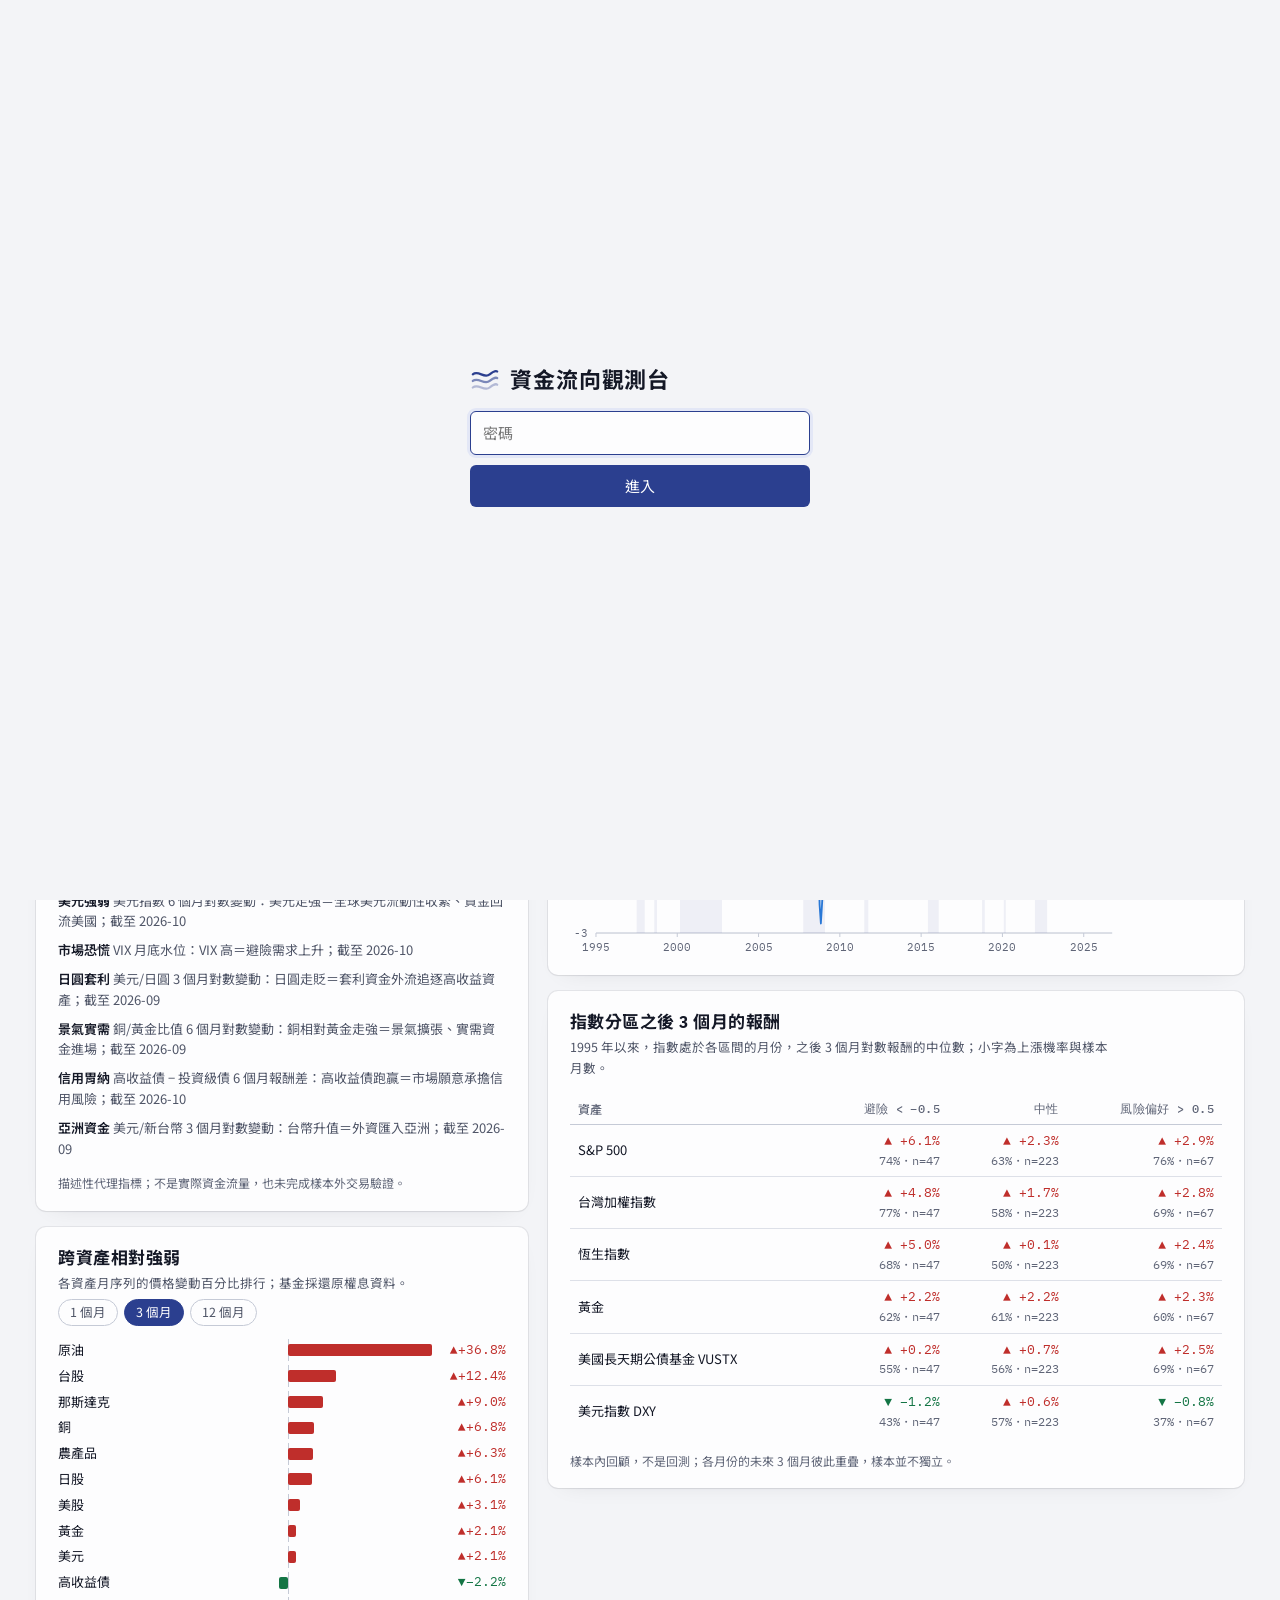
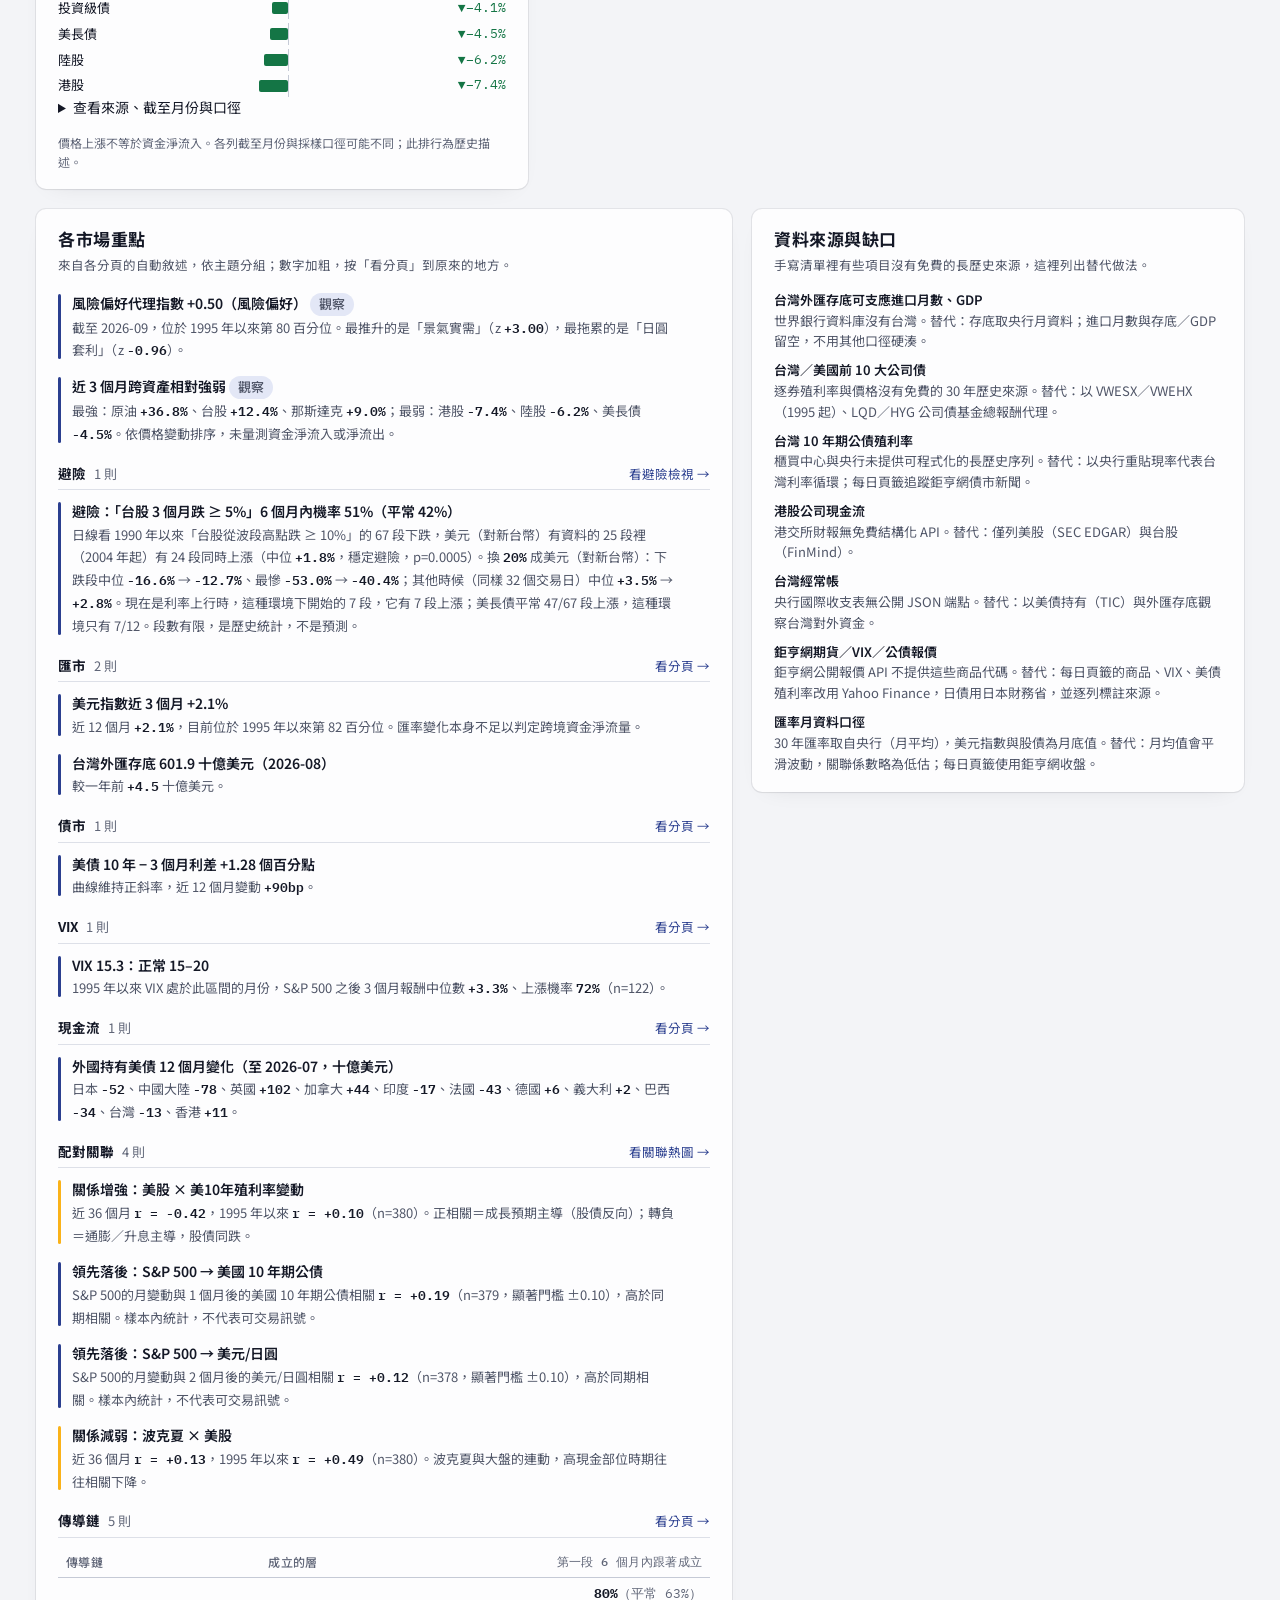
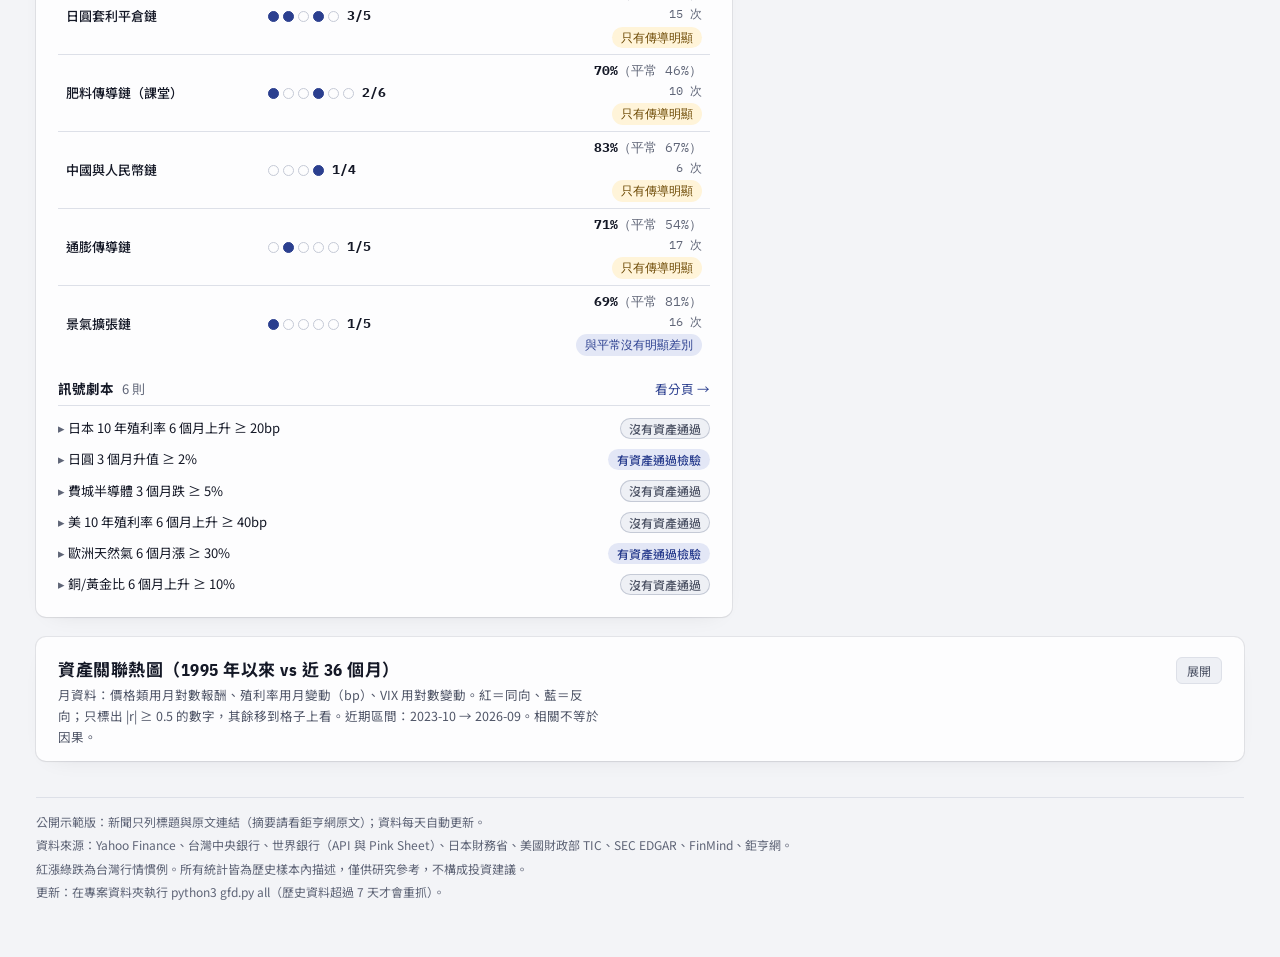
==== index.html @ 3721315a "deploy: 2026-10-03 18:34 資金流向觀測台公開示範版" ====
<!doctype html>
<html lang="zh-Hant">
<head>
<meta charset="utf-8">
<meta name="viewport" content="width=device-width, initial-scale=1">
</head>
<body>
<div id="gfd-login" role="dialog" aria-modal="true" aria-labelledby="gfd-login-title">
<style>
  html.gfd-locked { overflow: hidden; }
  #gfd-login { position: fixed; inset: 0; z-index: 9999; display: grid; place-items: center; padding: 16px;
    background: var(--ground, #f5f6fa); color: var(--ink, #1d2130); }
  html:not(.gfd-locked) #gfd-login { display: none; }
  #gfd-login form { width: min(340px, 100%); display: flex; flex-direction: column; gap: 10px; }
  #gfd-login .gfd-login-brand { display: flex; align-items: center; gap: 10px; margin-bottom: 6px; }
  #gfd-login .gfd-login-brand svg { width: 30px; height: 30px; fill: none; stroke: var(--accent, #2b3f8f); stroke-width: 2.4; stroke-linecap: round; }
  #gfd-login .gfd-login-brand path:nth-child(2) { opacity: .6; } #gfd-login .gfd-login-brand path:nth-child(3) { opacity: .32; }
  #gfd-login h1 { font: 700 22px/1.1 var(--f-disp, sans-serif); letter-spacing: .04em; margin: 0; }
  #gfd-login button { transition: transform 120ms cubic-bezier(0.23, 1, 0.32, 1); }
  #gfd-login button:active { transform: scale(0.97); }
  #gfd-login input:focus { outline: none; box-shadow: 0 0 0 3px var(--accent-soft, #e3e7f6); border-color: var(--accent, #2b3f8f); }
  #gfd-login input { font: inherit; font-size: 15px; padding: 9px 12px; border: 1px solid var(--line-strong, #c5cad6);
    border-radius: 6px; background: var(--surface, #fff); color: inherit; }
  #gfd-login button { font: inherit; font-size: 15px; padding: 9px 12px; border: 0; border-radius: 6px; cursor: pointer;
    background: var(--accent, #2b3f8f); color: var(--on-accent, #fff); }
  /* 台灣慣例 --up 是紅、--down 是綠；錯誤訊息要紅色，所以用 --up */
  #gfd-login .err { color: var(--up, #bf2e2b); font-size: 13px; min-height: 1.4em; }
</style>
<form id="gfd-login-form" autocomplete="off">
  <div class="gfd-login-brand">
    <svg viewBox="0 0 32 32" aria-hidden="true"><path d="M3 10c6-5 12 5 18 0s8-3 8-3" /><path d="M3 17c6-5 12 5 18 0s8-3 8-3" /><path d="M3 24c6-5 12 5 18 0s8-3 8-3" /></svg>
    <h1 id="gfd-login-title">資金流向觀測台</h1>
  </div>
  <input id="gfd-login-pw" type="password" placeholder="密碼" aria-label="密碼" required>
  <button type="submit">進入</button>
  <div class="err" id="gfd-login-err" role="alert"></div>
</form>
<script>
(function () {
  var HASH = "7238631b", KEY = "gfd:login";
  function fnv1a(s) { var h = 0x811c9dc5; for (var i = 0; i < s.length; i++) { h ^= s.charCodeAt(i); h = Math.imul(h, 0x01000193) >>> 0; } return ("0000000" + h.toString(16)).slice(-8); }
  var root = document.documentElement, ok = false;
  try { ok = sessionStorage.getItem(KEY) === HASH; } catch (e) { /* 無痕視窗等：每次都要輸入 */ }
  if (!ok) root.classList.add("gfd-locked");
  var form = document.getElementById("gfd-login-form"), pw = document.getElementById("gfd-login-pw"), err = document.getElementById("gfd-login-err");
  if (!ok) setTimeout(function () { pw.focus(); }, 0);
  form.addEventListener("submit", function (e) {
    e.preventDefault();
    if (fnv1a(pw.value) === HASH) {
      try { sessionStorage.setItem(KEY, HASH); } catch (ex) { /* 略過 */ }
      root.classList.remove("gfd-locked");
      // 圖表在登入頁後面已經畫好；拿掉遮罩後觸發一次 resize，讓依寬度繪製的圖表重算
      window.dispatchEvent(new Event("resize"));
    } else {
      err.textContent = "密碼不對。";
      pw.select();
    }
  });
})();
</script>
</div>
<title>資金流向觀測台</title>
<meta name="description" content="1995 年以來匯市、債市、股市、商品與資金流的關聯研究，搭配鉅亨網每日重點。">
<link rel="preconnect" href="https://fonts.googleapis.com">
<link rel="preconnect" href="https://fonts.gstatic.com" crossorigin>
<!-- 字型樣式表不擋第一次繪製：先用系統字顯示，字型到了再換上（display=swap） -->
<link rel="preload" as="style" href="https://fonts.googleapis.com/css2?family=IBM+Plex+Mono:wght@400;500&family=IBM+Plex+Sans+Condensed:wght@500;600;700&family=Noto+Sans+TC:wght@400;500;700&display=swap" onload="this.onload=null;this.rel='stylesheet'">
<noscript><link rel="stylesheet" href="https://fonts.googleapis.com/css2?family=IBM+Plex+Mono:wght@400;500&family=IBM+Plex+Sans+Condensed:wght@500;600;700&family=Noto+Sans+TC:wght@400;500;700&display=swap"></noscript>
<style>/* 資金流向觀測台 — 以新台幣鈔券的靛藍油墨為基調；台灣行情慣例：紅漲綠跌 */
:root {
  --ground: #f3f4f7;
  --surface: #fdfdfe;
  --surface-2: #eef0f5;
  --ink: #141826;
  --ink-2: #4f5567;
  --muted: #5f6577;   /* 2026-10-02 由 #7d8497 加深：原本對比 3.7:1，低於小字建議的 4.5:1 */
  --line: #dde0e8;
  --line-strong: #c5cad6;
  --grid: #e7e9ef;
  --accent: #2b3f8f;
  --accent-soft: #e3e7f6;
  --on-accent: #ffffff;
  --up: #bf2e2b;     /* 2026-10-02 由 #c8322f 微調：選取列底色上原本 4.3:1 */
  --up-soft: #fbe7e6;
  --down: #147545;   /* 2026-10-02 由 #17804a 微調：淺綠底上原本 4.3:1 */
  --down-soft: #e2f3e9;
  --warn: #fab219;
  --warn-ink: #6b4700;
  --warn-soft: #fff4d9;
  --band: rgba(43, 63, 143, 0.07);
  --s1: #2a78d6; --s2: #eb6834; --s3: #1baf7a; --s4: #eda100;
  --s5: #e87ba4; --s6: #008300; --s7: #4a3aa7; --s8: #e34948;
  --s9: #7a5c00; --s10: #0b8a9c; --s11: #9c4dcc; --s12: #6b7280;
  --div-neg: #2a78d6; --div-mid: #f0efec; --div-pos: #e34948;
  --shadow: 0 6px 24px rgba(20, 24, 38, 0.12);
  /* 卡片用半透明陰影描邊，不用實線：在淺色和深色背景上都一樣乾淨 */
  --card-shadow: 0 0 0 1px rgba(20, 24, 38, 0.07), 0 1px 2px rgba(20, 24, 38, 0.04), 0 8px 24px -16px rgba(20, 24, 38, 0.14);
  --radius: 10px;
  --radius-sm: 6px;
  /* 動效：強 ease-out 給進場與回饋；按壓 120ms、一般 180ms、版面 220ms（Emil Kowalski 的時間尺度） */
  --ease-out: cubic-bezier(0.23, 1, 0.32, 1);
  --ease-in-out: cubic-bezier(0.77, 0, 0.175, 1);
  --dur-press: 120ms;
  --dur-fast: 180ms;
  --dur: 220ms;
  --f-body: "Noto Sans TC", system-ui, -apple-system, "PingFang TC", "Microsoft JhengHei", sans-serif;
  --f-disp: "IBM Plex Sans Condensed", "Noto Sans TC", system-ui, sans-serif;
  --f-mono: "IBM Plex Mono", ui-monospace, "SFMono-Regular", Menlo, Consolas, monospace;
  color-scheme: light;
}
@media (prefers-color-scheme: dark) {
  :root:not([data-theme="light"]) {
    --ground: #0d0f16; --surface: #151823; --surface-2: #1c2030; --ink: #e9ebf2; --ink-2: #a6acbd;
    --muted: #8d93a6; --line: #272b3b; --line-strong: #383d51; --grid: #20242f; --accent: #93a6f2;
    --accent-soft: #232a48; --on-accent: #0d0f16; --up: #f26b66; --up-soft: #3a1b1d; --down: #3cc27a;
    --down-soft: #14301f; --warn: #fab219; --warn-ink: #fcd27a; --warn-soft: #33280f;
    --band: rgba(147, 166, 242, 0.08);
    --s1: #3987e5; --s2: #d95926; --s3: #199e70; --s4: #c98500;
    --s5: #d55181; --s6: #008300; --s7: #9085e9; --s8: #e66767;
    --s9: #c9a227; --s10: #3cc0d3; --s11: #c58cf0; --s12: #9aa3b5;
    --div-neg: #3987e5; --div-mid: #383835; --div-pos: #e66767;
    --shadow: 0 8px 28px rgba(0, 0, 0, 0.5);
    --card-shadow: 0 0 0 1px rgba(255, 255, 255, 0.06), 0 1px 0 rgba(255, 255, 255, 0.03) inset, 0 12px 28px -18px rgba(0, 0, 0, 0.8);
    color-scheme: dark;
  }
}
:root[data-theme="dark"] {
  --ground: #0d0f16; --surface: #151823; --surface-2: #1c2030; --ink: #e9ebf2; --ink-2: #a6acbd;
  --muted: #8d93a6; --line: #272b3b; --line-strong: #383d51; --grid: #20242f; --accent: #93a6f2;
  --accent-soft: #232a48; --on-accent: #0d0f16; --up: #f26b66; --up-soft: #3a1b1d; --down: #3cc27a;
  --down-soft: #14301f; --warn: #fab219; --warn-ink: #fcd27a; --warn-soft: #33280f;
  --band: rgba(147, 166, 242, 0.08);
  --s1: #3987e5; --s2: #d95926; --s3: #199e70; --s4: #c98500;
  --s5: #d55181; --s6: #008300; --s7: #9085e9; --s8: #e66767;
  --s9: #c9a227; --s10: #3cc0d3; --s11: #c58cf0; --s12: #9aa3b5;
  --div-neg: #3987e5; --div-mid: #383835; --div-pos: #e66767;
  --shadow: 0 8px 28px rgba(0, 0, 0, 0.5);
  --card-shadow: 0 0 0 1px rgba(255, 255, 255, 0.06), 0 1px 0 rgba(255, 255, 255, 0.03) inset, 0 12px 28px -18px rgba(0, 0, 0, 0.8);
  color-scheme: dark;
}

* { box-sizing: border-box; }
html, body { background: var(--ground); }
html { -webkit-text-size-adjust: 100%; text-size-adjust: 100%; }
body { margin: 0; color: var(--ink); font: 14px/1.6 var(--f-body); -webkit-font-smoothing: antialiased; font-feature-settings: "palt" 0; }
button, a, summary { -webkit-tap-highlight-color: transparent; touch-action: manipulation; }
a { color: inherit; }
button { font: inherit; color: inherit; }
:focus-visible { outline: 2px solid var(--accent); outline-offset: 2px; border-radius: 3px; }
.mono, .num { font-family: var(--f-mono); font-variant-numeric: tabular-nums; }
.muted { color: var(--muted); }
.ink2 { color: var(--ink-2); }
.up { color: var(--up); }
.down { color: var(--down); }
.flat { color: var(--muted); }

.app { max-width: 1440px; margin: 0 auto; padding-inline: clamp(16px, 3vw, 36px); padding-block: 0 56px; }

/* 報頭 */
.mast { display: flex; flex-wrap: wrap; justify-content: space-between; align-items: end; gap: 14px 32px; padding-block: 28px 18px; }
.brand-row { display: flex; align-items: center; gap: 12px; }
.brand-mark { width: 34px; height: 34px; flex: none; fill: none; stroke: var(--accent); stroke-width: 2.4; stroke-linecap: round; }
.brand-mark path:nth-child(2) { opacity: 0.6; } .brand-mark path:nth-child(3) { opacity: 0.32; }
.brand h1 { margin: 0; font: 700 32px/1.05 var(--f-disp); letter-spacing: 0.04em; text-wrap: balance; }
.brand-sub { margin: 8px 0 0 46px; color: var(--ink-2); font-size: 13px; letter-spacing: 0.06em; }
.mast-side { display: flex; flex-wrap: wrap; align-items: center; gap: 12px 22px; }
.stamps { display: grid; gap: 2px; margin: 0; font-size: 12px; }
.stamps > div { display: grid; grid-template-columns: 4.5em auto; gap: 10px; }
.stamps dt { color: var(--muted); }
.stamps dd { margin: 0; font-family: var(--f-mono); color: var(--ink-2); }

/* 分頁 */
.tabs { position: sticky; top: 0; z-index: 20; display: flex; gap: 2px; overflow-x: auto; scrollbar-width: none;
  background: color-mix(in srgb, var(--ground) 84%, transparent); -webkit-backdrop-filter: saturate(1.6) blur(12px); backdrop-filter: saturate(1.6) blur(12px);
  box-shadow: 0 1px 0 var(--line); }
.tab-ink { position: absolute; left: 0; bottom: 0; width: 100px; height: 2px; border-radius: 2px; background: var(--accent);
  transform-origin: 0 50%; pointer-events: none; transition: transform var(--dur) var(--ease-out); }
.tab-ink.no-anim { transition: none; }
.tabs::-webkit-scrollbar { display: none; }
.tabs button { position: relative; flex: none; border: 0; background: none; cursor: pointer; padding: 11px 14px 10px;
  font: 600 15px/1 var(--f-disp); letter-spacing: 0.03em; color: var(--muted); transition: color var(--dur-fast) ease; }
@media (hover: hover) and (pointer: fine) { .tabs button:hover { color: var(--ink); } }
.tabs button[aria-selected="true"] { color: var(--ink); }
.tab-dot { display: inline-block; width: 6px; height: 6px; margin-left: 6px; border-radius: 50%; background: var(--warn); vertical-align: 2px; }

/* 報價跑馬燈：兩份相同內容接在一起，平移 -50% 形成無縫循環；滑鼠移入或按暫停就停住 */
.tape { display: flex; align-items: center; gap: 14px; padding: 8px 0; border-bottom: 1px solid var(--line);
  font: 12.5px/1.3 var(--f-mono); white-space: nowrap; }
.tape-view { flex: 1; min-width: 0; overflow: hidden;
  -webkit-mask-image: linear-gradient(90deg, transparent, #000 28px, #000 calc(100% - 28px), transparent);
  mask-image: linear-gradient(90deg, transparent, #000 28px, #000 calc(100% - 28px), transparent); }
.tape-track { display: flex; width: max-content; animation: tape-scroll var(--tape-dur, 60s) linear infinite; }
.tape-seq { display: flex; gap: 26px; padding-right: 26px; }
.tape:hover .tape-track, .tape:focus-within .tape-track, .tape.is-paused .tape-track { animation-play-state: paused; }
@keyframes tape-scroll { from { transform: translateX(0); } to { transform: translateX(-50%); } }
.tape-btn { flex: none; border: 1px solid var(--line); background: var(--surface); color: var(--ink-2); border-radius: 4px;
  padding: 1px 8px; font: 11.5px var(--f-body); cursor: pointer; }
.tape-btn:hover { color: var(--ink); border-color: var(--line-strong); }
@media (prefers-reduced-motion: reduce) {
  .tape-view { overflow-x: auto; -webkit-mask-image: none; mask-image: none; }
  .tape-seq[aria-hidden="true"], .tape-btn { display: none; }
}
.tape-item { display: inline-flex; gap: 7px; align-items: baseline; }
.tape-item .t-name { font-family: var(--f-body); color: var(--ink-2); }
.tape-item .t-val { color: var(--ink); }
.tape-item .t-date { color: var(--muted); font-size: 11px; }
.tape-item .t-flag { color: var(--warn-ink); background: var(--warn-soft); border-radius: 3px; padding: 0 4px; font-size: 11px; }
.tape-date { color: var(--muted); font-family: var(--f-body); }

/* 分頁頭 */
.tab { padding-top: 30px; }
/* 換分頁：淡入＋4px 上移，220ms 強 ease-out；鍵盤連續切換時不做（.instant） */
.tab:not([hidden]):not(.instant) { animation: tab-in var(--dur) var(--ease-out); }
@keyframes tab-in { from { opacity: 0; transform: translateY(4px); } }
.tab-head { display: flex; flex-wrap: wrap; justify-content: space-between; align-items: end; gap: 14px 28px; margin-bottom: 22px; }
.tab-head h2 { margin: 0; font: 700 27px/1.2 var(--f-disp); letter-spacing: 0.03em; text-wrap: balance; }
.tab-head p { margin: 8px 0 0; max-width: 66ch; color: var(--ink-2); line-height: 1.75; text-wrap: pretty; }
/* 分頁開頭先講結論（由資料算出來的一句話），方法說明收進可展開的「怎麼算的」 */
.tab-head p.tab-lead { color: var(--ink); font-size: 15px; font-weight: 500; }
.tab-head details.how { margin-top: 6px; max-width: 66ch; }
.tab-head details.how summary { cursor: pointer; color: var(--accent); font-size: 13px; width: fit-content; list-style: none; }
.tab-head details.how summary::-webkit-details-marker { display: none; }
.tab-head details.how summary::before { content: "▸ "; display: inline-block; transition: transform var(--dur-fast) var(--ease-out); }
.tab-head details.how[open] summary::before { transform: rotate(90deg); }
.tab-head details.how p { margin-top: 6px; font-size: 13.5px; }
/* 本頁目錄：卡片多的分頁，標題下列出各卡片 */
.toc { display: flex; flex-wrap: wrap; gap: 6px; align-items: center; margin: -8px 0 18px; }
.toc .lab { font-size: 12px; color: var(--muted); margin-right: 2px; }
.toc-top { position: fixed; right: max(16px, env(safe-area-inset-right)); bottom: max(16px, env(safe-area-inset-bottom)); z-index: 30;
  border: 1px solid var(--line-strong); background: var(--surface); color: var(--ink); border-radius: 999px; padding: 7px 14px;
  font: 500 13px var(--f-body); box-shadow: var(--card-shadow); cursor: pointer;
  transition: opacity var(--dur-fast) var(--ease-out), transform var(--dur-fast) var(--ease-out); }
.toc-top.off { opacity: 0; transform: translateY(8px); pointer-events: none; }
.toc-top:active { transform: scale(0.97); }
/* 觸控裝置：有說明的文字（原本只在滑鼠停留時出現）加虛線底線，點一下顯示說明 */
@media (hover: none) {
  .k-name[title], .k-watch[title], .q-name[title], .zflag[title], .qnote[title], .chain-node[title], .pbar-seg[title], .tape-date[title] {
    text-decoration: underline dotted color-mix(in srgb, var(--muted) 70%, transparent); text-underline-offset: 3px; cursor: help; }
}
.chips { display: flex; flex-wrap: wrap; gap: 6px; align-items: center; }
.chips .lab { font-size: 12px; color: var(--muted); margin-right: 2px; }
.chip { border: 1px solid var(--line-strong); background: var(--surface); border-radius: 999px; padding: 3px 11px;
  font-size: 12.5px; line-height: 1.5; cursor: pointer; color: var(--ink-2);
  transition: transform var(--dur-press) var(--ease-out), background-color var(--dur-fast) ease, border-color var(--dur-fast) ease, color var(--dur-fast) ease; }
@media (hover: hover) and (pointer: fine) { .chip:hover { border-color: var(--accent); color: var(--ink); } }
.chip[aria-pressed="true"] { background: var(--accent); border-color: var(--accent); color: var(--on-accent); }

/* 版面格線 */
.grid { display: grid; grid-template-columns: repeat(12, minmax(0, 1fr)); gap: 20px; align-items: start; }
.span-12 { grid-column: span 12; } .span-8 { grid-column: span 8; } .span-7 { grid-column: span 7; }
.span-6 { grid-column: span 6; } .span-5 { grid-column: span 5; } .span-4 { grid-column: span 4; }
@media (max-width: 1080px) { .span-8, .span-7, .span-6, .span-5, .span-4 { grid-column: span 12; } }
.stack { display: grid; gap: 16px; align-content: start; }

.card { background: var(--surface); border-radius: var(--radius); box-shadow: var(--card-shadow); padding: 20px 22px 18px; min-width: 0; }
.card-h { display: flex; flex-wrap: wrap; justify-content: space-between; align-items: baseline; gap: 6px 14px; margin-bottom: 14px; }
.card-h h3 { margin: 0; font: 700 17px/1.3 var(--f-disp); letter-spacing: 0.03em; }
.card-sub { margin: 4px 0 0; color: var(--ink-2); font-size: 12.5px; line-height: 1.65; max-width: 78ch; text-wrap: pretty; }
.tools { display: flex; gap: 6px; }
.tool { border: 1px solid var(--line); background: var(--surface-2); color: var(--ink-2); border-radius: var(--radius-sm);
  padding: 3px 10px; font-size: 12px; cursor: pointer;
  transition: transform var(--dur-press) var(--ease-out), color var(--dur-fast) ease, border-color var(--dur-fast) ease; }
@media (hover: hover) and (pointer: fine) { .tool:hover { color: var(--ink); border-color: var(--line-strong); } }
.tool[aria-pressed="true"] { color: var(--ink); border-color: var(--accent); }
.note { margin: 14px 0 0; color: var(--muted); font-size: 12px; line-height: 1.6; }
/* 說明文字行長（2026-10-02）：中文一行約 44 字最好讀，電腦上原本一行排到 95～110 字。表格、新聞列表不受限 */
.note, .card p:not(.empty), .card .finds li, .cs-persist { max-width: 44em; }

/* 圖例 */
.legend { display: flex; flex-wrap: wrap; gap: 4px 6px; margin: 0 0 8px; }
.lg { display: inline-flex; align-items: center; gap: 6px; border: 1px solid transparent; border-radius: 4px;
  background: none; padding: 1px 6px; font-size: 12.5px; color: var(--ink-2); cursor: pointer; }
.lg:hover { border-color: var(--line); }
.lg i { width: 10px; height: 10px; border-radius: 2px; flex: none; }
.lg[aria-pressed="false"] { opacity: 0.42; }
.lg[aria-pressed="false"] span { text-decoration: line-through; }

.chart { position: relative; width: 100%; }
.chart svg { display: block; width: 100%; overflow: visible; }
.chart svg text { fill: var(--muted); font: 11px var(--f-mono); }
.chart svg .lbl { fill: var(--ink-2); font: 500 11.5px var(--f-body); }
.chart .hit, .heat .hit { fill: transparent; cursor: crosshair; }
.chart .hit:focus, .heat .hit:focus { outline: none; }
.chart .hit:focus-visible, .heat .hit:focus-visible { stroke: var(--accent); stroke-width: 1; }

/* KPI 列 */
.kpis { display: grid; grid-template-columns: repeat(auto-fit, minmax(150px, 1fr)); background: var(--surface);
  border-radius: var(--radius); box-shadow: var(--card-shadow); overflow: hidden; }
.kpi { position: relative; background: var(--surface); padding: 14px 16px 12px; min-width: 0; box-shadow: 1px 0 0 var(--line), 0 1px 0 var(--line); }
.kpi .k-name { font-size: 12.5px; color: var(--ink-2); white-space: nowrap; overflow: hidden; text-overflow: ellipsis; padding-right: 44px; }
.kpi .k-val { font: 700 25px/1.2 var(--f-disp); margin-top: 4px; letter-spacing: 0.01em; font-variant-numeric: tabular-nums; }
.kpi .k-unit { font: 400 12px var(--f-body); color: var(--muted); margin-left: 4px; }
.kpi .k-d { display: flex; gap: 10px; font: 12px var(--f-mono); font-variant-numeric: tabular-nums; }
.kpi .k-asof { font-size: 11px; color: var(--muted); }
.kpi svg { display: block; width: 100%; height: 26px; margin-top: 6px; }

/* 狀態膠囊 */
.pill { display: inline-flex; align-items: center; gap: 4px; border-radius: 999px; padding: 1px 9px; font-size: 12px; font-weight: 500; white-space: nowrap; }
.pill-up { background: var(--up-soft); color: var(--up); }
.pill-down { background: var(--down-soft); color: var(--down); }
.pill-warn { background: var(--warn-soft); color: var(--warn-ink); }
.pill-neutral { background: var(--accent-soft); color: var(--accent); }

/* 重點清單 */
.finds { list-style: none; margin: 0; padding: 0; display: grid; gap: 10px; }
.finds li { position: relative; padding: 2px 0 2px 14px; }
.finds li::before { content: ""; position: absolute; left: 0; top: 4px; bottom: 4px; width: 3px; border-radius: 2px; background: var(--accent); }
.finds li.t-up::before { background: var(--up); }
.finds li.t-down::before { background: var(--down); }
.finds li.t-alert::before { background: var(--warn); }
.finds b { display: block; font-weight: 600; font-size: 14px; }
.finds span { color: var(--ink-2); font-size: 13px; }

/* 綜合指數大數字 */
.gauge { display: flex; flex-wrap: wrap; align-items: baseline; gap: 6px 14px; margin-bottom: 6px; }
.gauge .g-val { font: 700 44px/1 var(--f-disp); letter-spacing: -0.01em; }
.gauge .g-meta { color: var(--ink-2); font-size: 13px; }

/* 資料表 */
.tbl-wrap { overflow-x: auto; }
table.data { width: 100%; border-collapse: collapse; font-size: 13px; }
table.data th { text-align: left; font-weight: 500; font-size: 12px; color: var(--muted); letter-spacing: 0.03em;
  padding: 6px 8px; border-bottom: 1px solid var(--line-strong); white-space: nowrap; }
table.data td { padding: 6px 8px; border-bottom: 1px solid var(--line); vertical-align: middle; }
table.data td.n, table.data th.n { text-align: right; font-family: var(--f-mono); font-variant-numeric: tabular-nums; white-space: nowrap; }
table.data tr:last-child td { border-bottom: 0; }
table.data td .sub, table.data th .sub { display: block; color: var(--muted); font-size: 11.5px; }
table.data .heatcell { text-align: center; font-family: var(--f-mono); font-size: 12px; border-radius: 3px; }

/* 流向橫條（中心對稱） */
.bars { display: grid; gap: 5px; }
.bar-row { display: grid; grid-template-columns: 76px minmax(0, 1fr) 64px; gap: 10px; align-items: center; font-size: 13px; }
.bar-track { position: relative; height: 16px; }
.bar-track::before { content: ""; position: absolute; left: 50%; top: -3px; bottom: -3px; width: 1px; background: var(--line-strong); }
.bar-fill { position: absolute; top: 2px; height: 12px; border-radius: 2px; }
.bar-fill.pos { background: var(--up); left: 50%; }
.bar-fill.neg { background: var(--down); right: 50%; }
.bar-row .n { text-align: right; font-family: var(--f-mono); font-variant-numeric: tabular-nums; }

/* 熱圖 */
.heat-wrap { overflow-x: auto; }
.heat svg text { font: 11px var(--f-body); fill: var(--ink-2); }

/* 提示框 */
.tip { position: fixed; z-index: 60; pointer-events: none; background: var(--surface); color: var(--ink);
  border: 1px solid var(--line-strong); border-radius: 6px; box-shadow: var(--shadow); padding: 8px 10px;
  font-size: 12.5px; min-width: 150px; max-width: 320px; }
.tip .tip-h { font: 500 12px var(--f-mono); color: var(--ink-2); margin-bottom: 4px; }
.tip .tip-note { max-width: min(280px, calc(100vw - 48px)); white-space: normal; line-height: 1.55; font-size: 13px; }
.tip .tip-r { display: grid; grid-template-columns: 10px minmax(0, 1fr) auto; gap: 7px; align-items: center; }
.tip .tip-r i { width: 10px; height: 10px; border-radius: 2px; }
.tip .tip-r b { font: 500 12px var(--f-mono); font-variant-numeric: tabular-nums; }
.tip .tip-note { color: var(--muted); font-size: 11.5px; margin-top: 4px; }

/* 每日頁 */
.daily-bar { display: flex; flex-wrap: wrap; gap: 10px 18px; align-items: center; }
.daily-bar select { font: 13px var(--f-mono); color: var(--ink); background: var(--surface); border: 1px solid var(--line-strong);
  border-radius: 4px; padding: 4px 8px; }
.sec-tiles { display: grid; grid-template-columns: repeat(auto-fill, minmax(150px, 1fr)); gap: 10px; }
.sec-tile { border: 1px solid var(--line); border-radius: 6px; background: var(--surface); padding: 10px 12px; text-align: left; cursor: pointer; }
.sec-tile:hover { border-color: var(--line-strong); }
.sec-tile[aria-pressed="true"] { border-color: var(--accent); box-shadow: inset 0 0 0 1px var(--accent); }
.sec-tile .st-name { font: 600 15px var(--f-disp); letter-spacing: 0.03em; }
.sec-tile .st-num { font: 12px var(--f-mono); color: var(--ink-2); }
.sec-tile .st-mv { font-size: 12px; color: var(--warn-ink); margin-top: 2px; }

.qgroup { margin-top: 12px; }
.qgroup:first-child { margin-top: 0; }
.qgroup h4 { margin: 0 0 4px; font: 600 13px var(--f-disp); letter-spacing: 0.05em; color: var(--muted); }
.qrow { display: grid; grid-template-columns: minmax(0, 1.4fr) auto 76px 64px; gap: 10px; align-items: center;
  padding: 5px 0; border-bottom: 1px solid var(--line); font-size: 13px; }
.qrow:last-child { border-bottom: 0; }
.qrow .q-name { min-width: 0; overflow: hidden; text-overflow: ellipsis; white-space: nowrap; }
.qrow .q-name small { color: var(--muted); font-size: 11px; margin-left: 5px; }
.qrow .n { text-align: right; font-family: var(--f-mono); font-variant-numeric: tabular-nums; }
.qrow svg { width: 64px; height: 20px; display: block; }
.qrow.flagged { background: linear-gradient(90deg, var(--warn-soft), transparent 70%); }
.qnote { display: inline-block; margin-left: 6px; font: 500 11px var(--f-body); color: var(--accent);
  background: var(--accent-soft); border-radius: 3px; padding: 0 4px; }
.zflag { display: inline-block; margin-left: 6px; font: 500 11px var(--f-mono); color: var(--warn-ink);
  background: var(--warn-soft); border: 1px solid var(--warn); border-radius: 3px; padding: 0 3px; }

.news { list-style: none; margin: 0; padding: 0; }
.news li { display: grid; grid-template-columns: 46px minmax(0, 1fr); gap: 12px; padding: 11px 0; border-bottom: 1px solid var(--line); }
.news li:last-child { border-bottom: 0; }
.news .n-time { font: 12px var(--f-mono); color: var(--muted); padding-top: 2px; }
.news .n-title { font-size: 15px; font-weight: 500; line-height: 1.5; text-decoration: none; }
.news .n-title:hover { text-decoration: underline; text-underline-offset: 3px; }
.news .n-sum { margin: 3px 0 0; color: var(--ink-2); font-size: 13px; }
.news .n-meta { display: flex; flex-wrap: wrap; gap: 4px 6px; margin-top: 6px; }
.tag { font-size: 11.5px; color: var(--ink-2); background: var(--surface-2); border-radius: 3px; padding: 0 6px; }
.tag.sec { color: var(--accent); background: var(--accent-soft); }
.news li.hl { position: relative; }
.news li.hl::before { content: ""; position: absolute; left: -12px; top: 12px; bottom: 12px; width: 3px; border-radius: 2px; background: var(--warn); }
.hl-mark { display: inline-flex; align-items: center; gap: 3px; font-size: 11.5px; font-weight: 500; color: var(--warn-ink);
  background: var(--warn-soft); border-radius: 3px; padding: 0 6px; }
.news-tools { display: flex; flex-wrap: wrap; gap: 8px 14px; align-items: center; margin-bottom: 6px; }
.news-tools input[type="search"] { font: 13px var(--f-body); color: var(--ink); background: var(--surface); border: 1px solid var(--line-strong);
  border-radius: 4px; padding: 4px 9px; min-width: 0; width: 200px; max-width: 100%; }
.news-tools label { font-size: 13px; color: var(--ink-2); display: inline-flex; gap: 5px; align-items: center; }

.gaps { display: grid; gap: 8px; margin: 0; padding: 0; list-style: none; font-size: 13px; }
.gaps b { font-weight: 600; }
.gaps span { color: var(--ink-2); }
.empty { color: var(--muted); padding: 18px 0; }
/* 載入中：多數情況幾百毫秒內就到，前 200ms 不顯示，避免一閃而過 */
.empty.loading { display: flex; align-items: center; gap: 10px; opacity: 0; animation: load-in var(--dur-fast) var(--ease-out) 200ms forwards; }
.spin { width: 14px; height: 14px; flex: none; border-radius: 50%; border: 2px solid var(--line-strong); border-top-color: var(--accent);
  animation: spin 800ms linear infinite; }
.chart > .empty.loading { min-height: 280px; justify-content: center; }   /* 先佔住單一標的線圖的高度，資料到了版面不跳 */
@keyframes load-in { to { opacity: 1; } }
@keyframes spin { to { transform: rotate(360deg); } }
.foot { margin-top: 36px; padding-top: 14px; border-top: 1px solid var(--line); color: var(--muted); font-size: 12px; display: grid; gap: 4px; }

/* hidden 屬性一律生效（否則設了 display 的元素會無視 hidden） */
[hidden] { display: none !important; }

/* 單一標的線圖控制列 */
.viewer-ctl { display: grid; gap: 8px; margin-bottom: 8px; }
.viewer-row { display: flex; flex-wrap: wrap; gap: 6px 12px; align-items: center; }
.seg { display: inline-flex; border: 1px solid var(--line-strong); border-radius: 6px; overflow: hidden; background: var(--surface); }
.seg button { border: 0; background: none; color: var(--ink-2); padding: 3px 12px; font: 500 13px/1.5 var(--f-body); cursor: pointer; }
.seg button + button { border-left: 1px solid var(--line-strong); }
.seg button:hover:not(:disabled) { color: var(--ink); background: var(--surface-2); }
.seg button[aria-pressed="true"] { background: var(--accent); color: var(--on-accent); }
.seg button:disabled { color: var(--muted); opacity: 0.45; cursor: not-allowed; }
.lg.pick[aria-pressed="false"] { opacity: 0.75; }
.lg.pick[aria-pressed="false"] span { text-decoration: none; }
.lg.pick[aria-pressed="true"] { border-color: var(--accent); color: var(--ink); }
.viewer-sum { display: flex; flex-wrap: wrap; gap: 2px 16px; align-items: baseline; font-size: 13px; color: var(--ink-2); }
.viewer-sum .v-name { font-weight: 500; color: var(--ink); }
.viewer-sum .v-last { font: 600 22px/1.2 var(--f-disp); color: var(--ink); }

/* 傳導鏈流程圖 */
.chain-flow { display: flex; flex-wrap: wrap; align-items: stretch; gap: 8px; margin-bottom: 4px; }
.chain-node { flex: 1 1 170px; min-width: 150px; border: 1px solid var(--line); border-radius: 6px; padding: 9px 11px; background: var(--surface-2); }
.chain-node.on { border-color: var(--accent); background: var(--accent-soft); }
.chain-node .cn-step { font: 500 11px var(--f-body); color: var(--muted); letter-spacing: 0.04em; }
.chain-node.on .cn-step { color: var(--accent); }
.chain-node .cn-name { font: 600 14px var(--f-disp); margin-top: 1px; }
.chain-node .cn-cond { font-size: 12px; color: var(--ink-2); margin-top: 3px; }
.chain-node .cn-now { font: 12px var(--f-mono); margin-top: 5px; }
.chain-node .cn-hist { font-size: 11px; margin-top: 2px; }
.chain-arrow { flex: 0 0 96px; border: 1px solid var(--line); border-radius: 6px; background: var(--surface); cursor: pointer;
  padding: 6px 4px; text-align: center; align-self: center; }
.chain-arrow:hover { border-color: var(--line-strong); }
.chain-arrow[aria-pressed="true"] { border-color: var(--accent); box-shadow: inset 0 0 0 1px var(--accent); }
.chain-arrow .ca-prob { font: 600 17px var(--f-disp); }
.chain-arrow .ca-base { font-size: 11px; }
.chain-arrow .ca-verdict { font-size: 11px; margin-top: 2px; }
.chain-arrow .ca-verdict.up { color: var(--down); }
.chain-arrow .ca-verdict.warn { color: var(--warn-ink); }
.chain-arrow .ca-wait { font-size: 11px; }
@media (max-width: 760px) { .chain-arrow { flex: 1 1 100%; } }

/* 可點選的表格列、配對卡 */
.rowbtn { border: 0; background: none; padding: 0; font: inherit; font-weight: 500; color: var(--ink); cursor: pointer; text-align: left; }
.rowbtn:hover { color: var(--accent); text-decoration: underline; text-underline-offset: 3px; }
table.data tr.sel td { background: var(--accent-soft); }
.pair-stats { display: flex; flex-wrap: wrap; gap: 4px 16px; align-items: center; font-size: 13px; color: var(--ink-2); margin-bottom: 4px; }
.sub-h { margin: 12px 0 4px; font: 500 12px var(--f-body); color: var(--muted); letter-spacing: 0.04em; }

@media (max-width: 720px) {
  .brand h1 { font-size: 24px; }
  .gauge .g-val { font-size: 36px; }
  .qrow { grid-template-columns: minmax(0, 1fr) auto 70px; }
  .qrow svg { display: none; }
  .bar-row { grid-template-columns: 64px minmax(0, 1fr) 56px; }
}
@media (prefers-reduced-motion: reduce) {
  /* 少動不是不動：保留淡入與顏色變化，拿掉位移與縮放 */
  .tab:not([hidden]):not(.instant) { animation: tab-fade var(--dur-fast) ease; }
  .tab-ink { transition: none; }
  /* 跑馬燈在少動模式下不動、改成可手動橫捲（原本靠全域 animation:none 擋，拿掉全域規則後要明寫） */
  .tape-track { animation: none; transform: none; }
  .spin { animation: spin-pulse 1s ease-in-out infinite alternate; }   /* 不旋轉，改成明暗呼吸 */
  .chip:active, .tool:active, .seg button:active, .sec-tile:active, .climate-btn:active, .chain-arrow:active, .tape-btn:active { transform: none !important; }
}
@keyframes tab-fade { from { opacity: 0; } }
@keyframes spin-pulse { from { opacity: 1; } to { opacity: 0.35; } }
@media (forced-colors: active) { .bar-fill, .lg i, .tip .tip-r i { forced-color-adjust: none; } }
/* 事件衝擊：視窗重疊警示、代理序列說明、類型比較 */
.cs-warn, .cs-info { margin: 8px 0 0; padding: 7px 10px; border-radius: 6px; font-size: 12.5px; line-height: 1.55; }
.cs-warn { background: var(--warn-soft); color: var(--warn-ink); }
.cs-info { background: var(--surface-2); color: var(--muted); }
.flow-item { white-space: nowrap; }
.cs-sig { color: var(--warn-ink); font-size: 11px; }
/* 名詞解釋 */
.gl-controls { display: flex; flex-wrap: wrap; align-items: center; gap: 10px; margin-bottom: 10px; }
.gl-search { flex: 1 1 260px; max-width: 420px; border: 1px solid var(--line-strong); border-radius: 6px; padding: 7px 10px;
  background: var(--surface); color: var(--ink); font: inherit; font-size: 14px; }
.gl-search:focus { outline: none; border-color: var(--accent); }
.gl-count { font-size: 12px; }
.gl-cat { margin: 22px 0 10px; font-size: 15px; }
.gl-entry { display: flex; flex-direction: column; gap: 6px; scroll-margin-top: 80px; }
.gl-title { display: flex; flex-wrap: wrap; align-items: baseline; gap: 4px 10px; }
.gl-title h3 { margin: 0; font-size: 16px; }
.gl-en { color: var(--muted); font-size: 12px; }
.gl-badge { font-size: 11px; }
.gl-short { margin: 0; font-weight: 600; line-height: 1.6; }
.gl-read { margin: 0; color: var(--ink-2); line-height: 1.7; font-size: 13.5px; }
.gl-row { display: flex; flex-wrap: wrap; align-items: center; gap: 6px; margin-top: 2px; }
.gl-lab { font-size: 11.5px; color: var(--muted); margin-right: 2px; }
.gl-link { font-size: 12px; }
.gl-rel { border: none; background: none; padding: 0 4px; color: var(--accent); font: inherit; font-size: 12.5px;
  cursor: pointer; text-decoration: underline; text-underline-offset: 2px; }
.gl-flash { animation: gl-flash 1.2s ease-out; }
@keyframes gl-flash { 0% { box-shadow: 0 0 0 3px var(--accent); } 100% { box-shadow: 0 0 0 0 transparent; } }
@media (prefers-reduced-motion: reduce) { .gl-flash { animation: none; } }
@media (prefers-reduced-motion: reduce) {
  .toc-top, .toc-top.off, .toc-top:active { transform: none; }
  .tab-head details.how summary::before { transition: none; }
}
.k-watch { position: absolute; top: 13px; right: 12px; padding: 0 6px; border-radius: 999px; font-size: 11px; line-height: 1.6;
  background: var(--warn-soft); color: var(--warn-ink); cursor: help; }
.k-watch.k-managed { background: var(--up-soft); color: var(--up); }
.bar-track.mono::before { display: none; }
.bar-track.mono .bar-fill.pos, .bar-track.mono .bar-fill.neg { left: 0; right: auto; }
.bar-ref { position: absolute; top: -3px; bottom: -3px; width: 2px; background: var(--down); opacity: .85; }
/* 事件持續性 */
.cs-persist { margin: 8px 0 4px; font-size: 13px; line-height: 1.7; display: flex; flex-direction: column; gap: 4px; }
.pbar { display: flex; gap: 2px; max-width: 520px; height: 20px; border-radius: 4px; overflow: hidden; }
.pbar-seg { display: flex; align-items: center; justify-content: center; font-size: 11px; white-space: nowrap; overflow: hidden; color: var(--on-accent); min-width: 0; }
.pb-transient { background: color-mix(in srgb, var(--muted) 24%, var(--surface)); color: var(--ink); }
.pb-persistent { background: color-mix(in srgb, var(--accent) 34%, var(--surface)); color: var(--ink); }
.pb-lasting { background: var(--accent); } .pb-unknown { background: var(--line-strong); color: var(--ink); }
.pb-tag { display: inline-block; padding: 0 6px; border-radius: 3px; font-size: 11.5px; color: var(--ink); }
.pb-tag.pb-lasting, .pbar-seg.pb-lasting { color: var(--on-accent); }   /* 只有實心主色底用反白字；短暫／長期是淺底深字 */
/* FAQ */
.faq-q { display: flex; flex-wrap: wrap; align-items: center; gap: 8px; }
.faq-q h3 { margin: 0; font-size: 15.5px; flex: 1 1 320px; }
.faq-asked { font-size: 12px; }
.faq-a { margin: 6px 0 0; line-height: 1.7; font-size: 13.5px; }
.faq-item.open { border-left: 3px solid var(--warn); }

.bar-track.mono .bar-fill.exempt { left: 0; right: auto; background: var(--line-strong); }
/* 進口月數橫條：各列共用同一組欄寬（橫條要等長才能比），數值欄依最長的字決定、不換行。
   顏色是警戒語意：門檻線＝紅（圖例寫紅線）、達標＝主色、低於門檻＝紅 */
.bars.bars-months { grid-template-columns: max-content minmax(0, 1fr) max-content; column-gap: 10px; row-gap: 5px; align-items: center; }
.bars-months .bar-row { display: contents; }
.bars-months .bar-row .n { white-space: nowrap; }
.bars-months .bar-ref { background: var(--up); }
.bar-track.mono .bar-fill.ok, .bar-track.mono .bar-fill.low { left: 0; right: auto; }
.bars-months .bar-fill.ok { background: color-mix(in srgb, var(--accent) 70%, var(--surface)); }
.bars-months .bar-fill.low { background: var(--up); }
.bars-months .n.low { color: var(--up); font-weight: 600; }
.gl-views { margin: 4px 0 14px; }
/* 收合卡：收起時只剩標題列 */
.card.folded { padding-bottom: 14px; }
.card.folded .card-h { margin-bottom: 0; }

/* ── 沙盤推演（2026-10-02） ── */
/* 分頁上方的檢視切換（推演總結／事件衝擊／傳導鏈／訊號劇本） */
.sc-views { margin: 0 0 20px; }
.sc-views .chip { font-size: 14px; padding: 5px 14px; }
.sc-active { display: grid; grid-template-columns: repeat(auto-fit, minmax(300px, 1fr)); gap: 14px 22px; }
.sc-src-h { font: 600 12px var(--f-body); color: var(--muted); letter-spacing: 0.04em; margin-bottom: 6px; }
.sc-sig { list-style: none; margin: 0; padding: 0; display: grid; gap: 8px; }
.sc-sig li { padding-left: 12px; border-left: 3px solid var(--accent); }
.sc-sig b { font-weight: 600; }
.sc-sig .muted { font-size: 12px; }
.sc-why { font-size: 12.5px; color: var(--ink-2); margin-top: 2px; }
.sc-age { font-size: 12.5px; color: var(--ink-2); margin-top: 4px; line-height: 1.6; }
.sc-path, .sc-ev { padding: 12px 0; border-top: 1px solid var(--line); }
.sc-path:first-of-type, .sc-ev:first-of-type { border-top: 0; padding-top: 0; }
.sc-path-h { margin-bottom: 8px; }
.sc-steps { display: flex; flex-wrap: wrap; align-items: stretch; gap: 6px; }
.sc-arrow { align-self: center; color: var(--muted); }
.sc-node { border: 1px solid var(--line-strong); border-radius: 8px; padding: 6px 10px; min-width: 120px; max-width: 220px; background: var(--surface); }
.sc-node.on { background: var(--accent-soft); border-color: var(--accent); }
.sc-node.likely { border-color: var(--up); box-shadow: inset 0 0 0 1px var(--up); }
.sc-node.unlikely { border-style: dashed; }
.sc-node-l { font-size: 13px; font-weight: 500; line-height: 1.4; }
.sc-node-s { font-size: 12px; color: var(--ink-2); margin-top: 2px; }
.sc-node.on .sc-node-s { color: var(--accent); font-weight: 600; }
.sc-ifs { margin: 8px 0 0; padding-left: 18px; font-size: 13px; color: var(--ink-2); }
.sc-banner { margin: 0 0 12px; padding: 8px 12px; border-radius: 8px; font-size: 13.5px; background: var(--surface-2); border-left: 3px solid var(--accent); }
.sc-banner.t-ok { border-left-color: var(--accent); background: var(--accent-soft); }
.sc-banner.t-meh { border-left-color: var(--warn); background: var(--warn-soft); }
.sc-banner.t-bad { border-left-color: var(--line-strong); border-left-style: dashed; }
/* 可信度色（不用漲跌色）：有效＝主色、時好時壞＝黃、無效＝灰虛框 */
.pill-ok { background: var(--accent-soft); color: var(--accent); }
.pill-meh { background: var(--warn-soft); color: var(--warn-ink); }
.pill-bad { background: var(--surface-2); color: var(--ink-2); box-shadow: inset 0 0 0 1px var(--line-strong); }
@media (max-width: 720px) {
  /* 手機：傳導鏈的層改成直排，箭頭朝下 */
  .sc-steps { flex-direction: column; align-items: stretch; }
  .sc-node { max-width: none; }
  .sc-arrow { align-self: flex-start; margin-left: 18px; transform: rotate(90deg); line-height: 1; }
}
.sc-banner b { margin-right: 4px; }
table.sc-rank tbody tr:focus-visible { outline: 2px solid var(--accent); outline-offset: -2px; }
table.data tr.sc-gap td { text-align: center; color: var(--muted); padding: 2px; }
.sc-sum { font-size: 14px; line-height: 1.7; margin: 0 0 6px; }
.sc-past { display: flex; flex-wrap: wrap; gap: 6px 14px; font-size: 13px; }
.sc-chip { white-space: nowrap; }
.sc-void { opacity: 0.55; }   /* 樣本外無效的期間：排行只是描述，淡化顯示 */
/* 沙盤推演：鏈的狀態、對答案 */
.sc-state { margin: 8px 0 0; font-size: 13px; color: var(--ink-2); }
.sc-ok { color: var(--accent); font-weight: 700; }
.sc-ng { color: var(--muted); font-weight: 700; }
.sc-case { border-top: 1px solid var(--line); padding: 8px 0; }
.sc-case summary { cursor: pointer; font-weight: 600; font-size: 13.5px; }
.sc-case-p { font-size: 13px; line-height: 1.7; margin: 6px 0 0; }
.sc-case-l { font-size: 13px; line-height: 1.7; margin: 6px 0 0; padding-left: 4px; list-style: none; }


/* ── 設計層（2026-10-02）：按壓回饋、提示框進場、市場氣候、手機細節 ── */
/* 可按的東西按下去要有回應：縮到 0.97，120ms 強 ease-out */
.chip:active, .tool:active, .seg button:active, .tape-btn:active, .chain-arrow:active, .climate-btn:active { transform: scale(0.97); }
.sec-tile:active { transform: scale(0.985); }
.seg button, .tape-btn, .chain-arrow, .sec-tile, .lg {
  transition: transform var(--dur-press) var(--ease-out), background-color var(--dur-fast) ease, border-color var(--dur-fast) ease, color var(--dur-fast) ease, opacity var(--dur-fast) ease; }
.sec-tile { border-radius: var(--radius); }
.chain-node, .chain-arrow { border-radius: var(--radius-sm); }
/* 提示框：出現時 120ms 淡入，消失立即（游標移動很頻繁，消失不該拖） */
.tip { border-radius: 8px; transition: opacity 120ms var(--ease-out); }
@starting-style { .tip { opacity: 0; } }

/* 市場氣候：報頭上的風險偏好代理指數 */
.climate-btn { display: inline-flex; align-items: center; gap: 10px; border: 0; cursor: pointer; border-radius: 999px;
  padding: 6px 14px 6px 12px; background: var(--surface); box-shadow: var(--card-shadow); color: var(--accent);
  transition: transform var(--dur-press) var(--ease-out), box-shadow var(--dur-fast) ease; }
.climate-btn.t-up { color: var(--up); } .climate-btn.t-down { color: var(--down); }
.climate-btn .c-lab { font-size: 11.5px; color: var(--muted); letter-spacing: 0.08em; }
.climate-btn .c-state { font: 700 15px/1 var(--f-disp); letter-spacing: 0.06em; }
.climate-btn .c-val { font: 500 12.5px/1 var(--f-mono); color: var(--ink-2); font-variant-numeric: tabular-nums; }
.climate-btn svg { width: 72px; height: 20px; display: block; }
@media (hover: hover) and (pointer: fine) { .climate-btn:hover { box-shadow: var(--card-shadow), 0 0 0 3px var(--accent-soft); } }

/* 表格：列 hover 只在有滑鼠時出現 */
@media (hover: hover) and (pointer: fine) { table.data tbody tr:hover td { background: color-mix(in srgb, var(--accent-soft) 45%, transparent); } }
/* 窄視窗的固定標籤欄：滑過時的底色要不透明，否則捲到下面的數字會透出來 */
@media (hover: hover) and (pointer: fine) and (max-width: 720px) {
  table.data tbody tr:hover > :first-child:not(.rank):not([colspan]), table.data tbody tr:hover > .rank + * {
    background: color-mix(in srgb, var(--accent-soft) 45%, var(--surface)); }
}
table.data td { transition: background-color var(--dur-fast) ease; }

@media (max-width: 720px) {
  .mast { padding-block: 18px 12px; gap: 12px; }
  .brand-mark { width: 28px; height: 28px; }
  .brand-sub { margin-left: 0; font-size: 12px; }
  .mast-side { width: 100%; justify-content: space-between; }
  .stamps { display: flex; flex-wrap: wrap; gap: 2px 14px; font-size: 11px; }
  .stamps > div { grid-template-columns: auto auto; gap: 6px; }
  .climate-btn svg { width: 56px; }
  .tab { padding-top: 22px; }
  .tab-head h2 { font-size: 22px; }
  .tab-head p { font-size: 13.5px; }
  /* 期間切換在手機上排成一列 */
  .tab-head .chips { flex-wrap: nowrap; gap: 4px; }
  .tab-head .chips .chip { padding: 3px 9px; font-size: 12px; }
  .card { padding: 16px 16px 14px; border-radius: 12px; }
  .grid { gap: 14px; }
  /* 分頁列右側漸隱，提示可以橫向捲 */
  .tabs { -webkit-mask-image: linear-gradient(90deg, #000 calc(100% - 28px), transparent); mask-image: linear-gradient(90deg, #000 calc(100% - 28px), transparent);
    padding-right: 28px; }   /* 捲到最右邊時，最後一個分頁不會被漸隱蓋住 */
  /* iOS 小於 16px 的輸入框會在點選時放大整頁 */
  .gl-search, .news-tools input[type="search"], .daily-bar select, #gfd-login input { font-size: 16px; }
}

/* 兩欄堆疊：堆疊裡的卡片佔滿欄寬（span-N 在單欄格線裡會長出隱形欄） */
.stack > .card, .stack > .kpis { grid-column: auto; }
/* KPI 漲跌：「日 ▲ +0.08%」與「12 月 …」各自不斷行，窄的時候整組換行 */
.kpi .k-d { flex-wrap: wrap; gap: 0 12px; }
.kpi .k-d > span { white-space: nowrap; }
.kpi .k-asof { white-space: nowrap; overflow: hidden; text-overflow: ellipsis; }

/* 事件選單：搜尋＋固定高度清單（底部漸隱提示還有更多） */
.chips > .ev-bar, .chips > .ev-list { flex-basis: 100%; }
.ev-bar { display: flex; flex-wrap: wrap; align-items: center; gap: 8px 12px; margin: 6px 0 4px; }
.ev-bar .ev-search { flex: 0 1 300px; padding: 5px 10px; }
.ev-list { position: relative; display: flex; flex-wrap: wrap; gap: 6px; max-height: 204px; overflow-y: auto; padding: 4px 2px 18px;
  scrollbar-width: thin; overscroll-behavior: contain;
  -webkit-mask-image: linear-gradient(transparent, #000 10px, #000 calc(100% - 22px), transparent);
  mask-image: linear-gradient(transparent, #000 10px, #000 calc(100% - 22px), transparent); padding-top: 8px; }
/* 排名欄：靠左、等寬數字、不搶眼 */
table.data td.rank { width: 3.2em; color: var(--muted); font: 12px var(--f-mono); }
/* 資料表的文字欄（2026-10-02）：中文預設任兩字之間都能換行，數字欄又不換行，表格一窄文字欄就被擠成一兩個字寬
   （手機上「美國」「台灣加權」一字一行）。改成整個詞不拆、只在空白與標點換行，標籤欄再給最小寬度；
   表格本來就包在可橫捲的 .tbl-wrap 裡，放不下就橫捲。標籤下方的小字註記照常換行。標籤欄最小寬度只在手機（見 ≤720px）。 */
table.data td:not(.n), table.data th:not(.n) { word-break: keep-all; }
table.data td .sub, table.data th .sub { word-break: normal; }
table.data td .sub.keep { word-break: keep-all; }   /* 短註記：只在標點換行（「準備貨幣國，／門檻不適用」） */
#span-range { white-space: nowrap; }

@media (max-width: 720px) {
  /* 文字標籤欄給最小寬度（數字欄、跨欄分組列不套），整個詞放得下、不被擠成一兩個字寬 */
  table.data td:first-child:not(.rank):not(.heatcell):not(.n):not([colspan]), table.data td.rank + td { min-width: 8.5em; }
  /* 寬表格橫捲時，標籤欄（有排名欄的表是國家欄）固定在左邊；排名欄捲到它下面。背景一定要不透明 */
  table.data tr > :first-child:not(.rank):not([colspan]), table.data tr > .rank + * {
    position: sticky; left: 0; z-index: 1; background: var(--surface); box-shadow: inset -1px 0 0 var(--line); }
  table.data tr.sel > :first-child:not(.rank):not([colspan]), table.data tr.sel > .rank + * { background: var(--accent-soft); }
  /* 跨欄的分組列（事件衝擊的「上游／中游…」）：組名自己固定在左邊，橫捲時不會捲出畫面 */
  table.data td[colspan] > .grp-name { position: sticky; left: 8px; display: inline-block; }
  /* 卡片右上的工具列（模式、分類膠囊）在手機上排成一列、可橫向滑，不堆成十幾行 */
  .card-h .tools { max-width: 100%; overflow-x: auto; scrollbar-width: none; padding-bottom: 2px;
    -webkit-mask-image: linear-gradient(90deg, #000 calc(100% - 24px), transparent); mask-image: linear-gradient(90deg, #000 calc(100% - 24px), transparent); }
  .card-h .tools::-webkit-scrollbar { display: none; }
  .card-h .tools .chips { flex-wrap: nowrap; }
  .card-h .tools .chip { flex: none; }
  /* 本頁目錄在手機上排成一列、可橫向滑，不佔三四行 */
  .toc { flex-wrap: nowrap; overflow-x: auto; scrollbar-width: none; padding-bottom: 2px;
    -webkit-mask-image: linear-gradient(90deg, #000 calc(100% - 24px), transparent); mask-image: linear-gradient(90deg, #000 calc(100% - 24px), transparent); }
  .toc::-webkit-scrollbar { display: none; }
  .toc .chip, .toc .lab { flex: none; }
}

/* ── 避險檢視（2026-10-02）：數字與圖先、說明點開才有 ── */
.hg-tiles { display: grid; grid-template-columns: repeat(auto-fit, minmax(190px, 1fr)); gap: 12px; }
.hg-tile { display: flex; flex-direction: column; align-items: flex-start; gap: 4px; text-align: left; padding: 12px 14px;
  border-radius: var(--radius); border: 1px solid var(--line-strong); background: var(--surface); color: var(--ink); font: inherit; cursor: pointer;
  transition: border-color var(--dur-fast) var(--ease-out), background-color var(--dur-fast) var(--ease-out); }
.hg-tile:hover { border-color: var(--accent); }
.hg-tile:active { transform: scale(0.99); }
.hg-tile[aria-pressed="true"] { border-color: var(--accent); box-shadow: inset 0 0 0 1px var(--accent); background: var(--accent-soft); }
.hg-tile-l { font-size: 12.5px; color: var(--ink-2); line-height: 1.4; }
.hg-tile-big { font: 600 30px/1.1 var(--f-disp); font-variant-numeric: tabular-nums; letter-spacing: -0.01em; }
.hg-tile.likely .hg-tile-big, .hg-tile.now .hg-tile-big { color: var(--warn-ink); }
.hg-gauge { position: relative; width: 100%; height: 6px; border-radius: 3px; background: var(--surface-2); margin: 3px 0; }
.hg-tile[aria-pressed="true"] .hg-gauge { background: var(--surface); }
.hg-gauge .fill { position: absolute; left: 0; top: 0; bottom: 0; border-radius: 3px; background: var(--accent); }
.hg-tile.likely .hg-gauge .fill, .hg-tile.now .hg-gauge .fill { background: var(--warn); }
.hg-gauge .base { position: absolute; top: -4px; bottom: -4px; width: 2px; margin-left: -1px; border-radius: 1px; background: var(--ink); }
.hg-tile-s { font-size: 12px; color: var(--ink-2); line-height: 1.45; }
.hg-why { margin-top: 12px; font-size: 13px; }
.hg-why > summary { cursor: pointer; color: var(--accent); width: fit-content; }
.hg-list { margin: 8px 0 0; padding-left: 18px; display: grid; gap: 6px; color: var(--ink-2); line-height: 1.65; max-width: 52em; }
.hg-sel { font: inherit; font-size: 13px; padding: 3px 8px; border-radius: var(--radius-sm); border: 1px solid var(--line-strong);
  background: var(--surface); color: var(--ink); max-width: 100%; }
.hg-env { margin-bottom: 12px; gap: 8px 12px; }
.hg-env .hg-sel { max-width: min(22em, 100%); }
.hg-axis, .hg-sum { display: grid; grid-template-columns: minmax(6.5em, 9.5em) minmax(0, 1fr) 3.6em 4.4em 5.6em; gap: 10px; align-items: center; }
.hg-axis { font-size: 11.5px; color: var(--muted); padding: 0 6px 5px; }
.hg-axis .a-strip { display: flex; justify-content: space-between; font-family: var(--f-mono); }
.hg-axis .a-cnt, .hg-axis .a-med, .hg-axis .a-pill { text-align: right; }
.hg-row { border-top: 1px solid var(--line); }
.hg-sum { padding: 7px 6px; cursor: pointer; list-style: none; border-radius: var(--radius-sm); }
.hg-sum::-webkit-details-marker { display: none; }
.hg-sum:hover, .hg-row[open] > .hg-sum { background: var(--surface-2); }
.hg-name { font-size: 13.5px; font-weight: 500; line-height: 1.35; }
.hg-name::before { content: "▸"; display: inline-block; width: 1em; color: var(--muted); transition: transform var(--dur-fast) var(--ease-out); }
.hg-row[open] .hg-name::before { transform: rotate(90deg); }
.hg-strip { position: relative; height: 22px; margin: 0 5px; }   /* 左右留半個點：最邊緣的點不要超出格子 */
.hg-zero { position: absolute; left: 50%; top: 0; bottom: 0; width: 1px; background: var(--line-strong); }
.hg-dot { position: absolute; top: 50%; width: 9px; height: 9px; margin: -4.5px 0 0 -4.5px; border-radius: 50%; opacity: 0.8;
  box-shadow: 0 0 0 1px var(--surface); }
.hg-dot.up { background: var(--up); }
.hg-dot.down { background: var(--down); }
.hg-dot.off { opacity: 0.13; }
.hg-dot.clip { border-radius: 2px; }
.hg-med { position: absolute; top: 0; bottom: 0; width: 3px; margin-left: -1.5px; border-radius: 2px; background: var(--ink); }
.hg-cnt { text-align: right; font-family: var(--f-mono); font-variant-numeric: tabular-nums; font-size: 12.5px; color: var(--ink-2); }
.hg-cnt b { color: var(--ink); font-size: 15px; font-weight: 600; }
.hg-medv { text-align: right; font-family: var(--f-mono); font-variant-numeric: tabular-nums; font-size: 13px; }
.hg-sum .pill { justify-self: end; }
.hg-more { padding: 8px 6px 16px 22px; font-size: 13px; }
.hg-more > p { margin: 0 0 4px; line-height: 1.7; color: var(--ink-2); }
.hg-more-btn { margin-top: 10px; }
.hg-ctl { display: flex; flex-wrap: wrap; gap: 10px 24px; align-items: center; font-size: 13.5px; }
.hg-ctl label { display: inline-flex; align-items: center; gap: 8px; }
.hg-range { width: min(240px, 46vw); accent-color: var(--accent); }
.hg-wlab { font-family: var(--f-mono); font-variant-numeric: tabular-nums; min-width: 3em; }
.hg-stats { display: grid; grid-template-columns: repeat(auto-fit, minmax(200px, 1fr)); gap: 12px; margin-top: 14px; }
.hg-stat { padding: 12px 14px; border-radius: var(--radius); background: var(--surface-2); }
.hg-stat-l { font-size: 12.5px; color: var(--ink-2); }
.hg-stat-v { font: 600 24px/1.25 var(--f-disp); font-variant-numeric: tabular-nums; margin-top: 4px; }
.hg-stat-v .was { font-weight: 500; font-size: 16px; }
.hg-stat-d { font-size: 13px; font-weight: 600; margin-top: 2px; }
.hg-stat-n { font-size: 11.5px; margin-top: 2px; }
@media (max-width: 640px) {
  .hg-tiles { grid-template-columns: 1fr 1fr; gap: 8px; }
  .hg-tile { padding: 10px 11px; }
  .hg-tile-big { font-size: 24px; }
  .hg-sum { grid-template-columns: minmax(0, 1fr) auto auto auto; grid-template-areas: "name cnt med pill" "strip strip strip strip"; row-gap: 4px; }
  .hg-sum .hg-name { grid-area: name; }
  .hg-sum .hg-strip { grid-area: strip; }
  .hg-sum .hg-cnt { grid-area: cnt; }
  .hg-sum .hg-medv { grid-area: med; }
  .hg-sum .pill { grid-area: pill; }
  .hg-axis { grid-template-columns: 1fr; }
  .hg-axis .a-name, .hg-axis .a-cnt, .hg-axis .a-med, .hg-axis .a-pill { display: none; }
  .hg-more { padding-left: 6px; }
}
@media (prefers-reduced-motion: reduce) { .hg-name::before, .hg-tile { transition: none; } .hg-tile:active { transform: none; } }

/* ── 易讀性（2026-10-02）：數字先、說明點開才有 ── */
b.num { font-weight: 600; color: var(--ink); font-variant-numeric: tabular-nums; }
/* .finds b 是整行的標題（display:block），敘述裡加粗的數字要留在行內 */
.finds b.num, .fg-compact b.num { display: inline; font-size: inherit; }
.stat-tiles { display: grid; grid-template-columns: repeat(auto-fit, minmax(190px, 1fr)); gap: 10px; }
.stat-tiles.n-2 { grid-template-columns: repeat(2, minmax(0, 1fr)); }
.stat-tiles.n-3, .stat-tiles.n-6 { grid-template-columns: repeat(3, minmax(0, 1fr)); }
.stat-tiles.n-4 { grid-template-columns: repeat(4, minmax(0, 1fr)); }
.stat-tiles.n-5 { grid-template-columns: repeat(5, minmax(0, 1fr)); }
@media (max-width: 1000px) { .stat-tiles.n-4, .stat-tiles.n-5, .stat-tiles.n-6 { grid-template-columns: repeat(2, minmax(0, 1fr)); } }
.stat-tile { padding: 11px 13px; border-radius: var(--radius); background: var(--surface-2); border-top: 3px solid var(--line-strong); min-width: 0; }
.stat-tile.t-ok { border-top-color: var(--accent); }
.stat-tile.t-meh, .stat-tile.t-warn { border-top-color: var(--warn); }
.stat-tile.t-bad { border-top-style: dashed; }
.st-l { font-size: 12px; color: var(--ink-2); line-height: 1.4; }
.st-v { font: 600 22px/1.25 var(--f-disp); font-variant-numeric: tabular-nums; margin-top: 3px; overflow-wrap: anywhere; }
.stat-tile.t-warn .st-v { color: var(--warn-ink); }
.st-s { font-size: 12px; color: var(--ink-2); line-height: 1.5; margin-top: 3px; }
details.more { margin-top: 10px; font-size: 13px; }
details.more > summary { cursor: pointer; color: var(--accent); width: fit-content; }
details.more > .more-b { margin-top: 8px; }
details.more > .more-b > p { margin: 0 0 6px; line-height: 1.7; color: var(--ink-2); max-width: 52em; }
/* 總覽的「各市場重點」分組 */
.fg { margin-top: 16px; }
.fg-h { display: flex; align-items: baseline; gap: 8px; padding-bottom: 5px; margin-bottom: 8px; border-bottom: 1px solid var(--line); font-size: 13px; }
.fg-h b { font-size: 13.5px; }
.fg-go { margin-left: auto; border: 0; background: none; color: var(--accent); font: inherit; font-size: 12.5px; cursor: pointer; padding: 0; }
.fg-go:hover { text-decoration: underline; }
.fg-compact { list-style: none; margin: 0; padding: 0; display: grid; gap: 2px; }
.fg-compact summary { display: flex; align-items: center; justify-content: space-between; gap: 10px; cursor: pointer; padding: 4px 0; font-size: 13px; list-style: none; }
.fg-compact summary::-webkit-details-marker { display: none; }
.fg-compact summary > span:first-child::before { content: "▸ "; color: var(--muted); }
.fg-compact details[open] summary > span:first-child::before { content: "▾ "; }
.fg-compact p { margin: 2px 0 8px 14px; font-size: 13px; color: var(--ink-2); line-height: 1.65; }
/* 傳導鏈狀態表 */
.cs-dots { display: inline-flex; gap: 4px; vertical-align: middle; margin-right: 8px; }
.cs-dots i { width: 11px; height: 11px; border-radius: 50%; border: 1.5px solid var(--line-strong); background: var(--surface); }
.cs-dots i.on { background: var(--accent); border-color: var(--accent); }
.cs-n { font-family: var(--f-mono); font-size: 13px; }
.cs-tbl td:first-child { white-space: nowrap; font-weight: 500; }
.cs-pill { display: inline-flex; margin-top: 3px; }
/* 訊號劇本：成立中的訊號 */
.pb-best { display: flex; flex-wrap: wrap; gap: 4px 14px; }
.pb-chip { white-space: nowrap; }
.pb-none td { color: var(--ink-2); font-size: 13px; line-height: 1.65; }
/* 推演總結：亮著的訊號一列一個 */
.sig-head, .sig-sum { display: grid; grid-template-columns: 1.6em minmax(12em, 1.3fr) minmax(11em, 1fr) minmax(12em, 1.2fr); gap: 12px; align-items: center; }
.sig-head { font-size: 11.5px; color: var(--muted); padding: 0 6px 5px; }
.sig-row { border-top: 1px solid var(--line); }
.sig-sum { padding: 8px 6px; cursor: pointer; list-style: none; border-radius: var(--radius-sm); }
.sig-sum::-webkit-details-marker { display: none; }
.sig-sum:hover, .sig-row[open] > .sig-sum { background: var(--surface-2); }
.sig-no { font-size: 15px; color: var(--accent); text-align: center; }
.sig-name b { display: block; font-weight: 600; font-size: 13.5px; line-height: 1.4; }
.sig-name .sub { display: block; color: var(--muted); font-size: 11.5px; margin-top: 1px; }
.sig-bar { position: relative; display: block; height: 8px; border-radius: 4px; background: var(--surface-2); box-shadow: inset 0 0 0 1px var(--line); }
.sig-row[open] .sig-bar, .sig-sum:hover .sig-bar { background: var(--surface); }
.sig-bar .fill { position: absolute; left: 0; top: 0; bottom: 0; border-radius: 4px; background: var(--accent); opacity: 0.85; }
.sig-bar.over .fill { background: var(--warn); opacity: 1; }
.sig-bar .med, .sig-bar .max { position: absolute; top: -3px; bottom: -3px; margin-left: -1px; border-radius: 1px; }
.sig-bar .med { width: 1px; background: var(--ink-2); }
.sig-bar .max { width: 2.5px; background: var(--ink); }
.sig-age-t { display: block; font-size: 12.5px; margin-top: 4px; }
.sig-picks { display: grid; gap: 2px; font-size: 12.5px; }
.sig-pick { white-space: nowrap; margin-right: 10px; }
.sig-more { padding: 6px 6px 12px 2.4em; font-size: 13px; }
.sig-more p { margin: 0 0 5px; line-height: 1.7; color: var(--ink-2); max-width: 52em; }
table.data.sim-mx { width: auto; }
table.sim-mx td:first-child { text-align: left; }
table.sim-mx th.c, table.sim-mx td.c { text-align: center; padding-left: 4px; padding-right: 4px; }
table.sim-mx th.c { color: var(--accent); font-size: 14px; }
.mx-on { color: var(--accent); font-size: 14px; }
.mx-off { color: var(--line-strong); }
/* 傳導鏈節點的機率長條、關鍵數字小籤 */
.sc-gauge { position: relative; height: 5px; border-radius: 3px; background: var(--surface-2); margin: 5px 0 3px; }
.sc-gauge .fill { position: absolute; left: 0; top: 0; bottom: 0; border-radius: 3px; background: var(--accent); }
.sc-node.likely .sc-gauge .fill { background: var(--up); }
.sc-gauge .base { position: absolute; top: -3px; bottom: -3px; width: 2px; margin-left: -1px; background: var(--ink); border-radius: 1px; }
.sc-node-p { font-family: var(--f-mono); font-size: 14px; color: var(--ink); }
.kchips { display: flex; flex-wrap: wrap; gap: 8px; margin-top: 10px; }
.kchip { display: inline-flex; flex-direction: column; gap: 1px; padding: 6px 10px; border-radius: var(--radius-sm); background: var(--surface-2); min-width: 9em; max-width: 22em; }
.kchip .k-l { font-size: 11.5px; color: var(--ink-2); line-height: 1.35; }
.kchip b { font: 600 16px/1.3 var(--f-disp); font-variant-numeric: tabular-nums; }
.kchip .k-s { font-size: 11.5px; color: var(--muted); line-height: 1.4; }
@media (max-width: 640px) {
  .stat-tiles, .stat-tiles[class*="n-"] { grid-template-columns: 1fr 1fr; gap: 8px; }
  .stat-tiles.n-3 { grid-template-columns: 1fr; }
  .stat-tile { padding: 9px 10px; }
  .st-v { font-size: 18px; }
  .sig-head { display: none; }
  .sig-sum { grid-template-columns: 1.4em minmax(0, 1fr); grid-template-areas: "no name" ". age" ". picks"; row-gap: 6px; }
  .sig-sum .sig-no { grid-area: no; align-self: start; }
  .sig-sum .sig-name { grid-area: name; }
  .sig-sum .sig-age { grid-area: age; }
  .sig-sum .sig-picks { grid-area: picks; }
  .sig-more { padding-left: 6px; }
  .kchip { min-width: 0; flex: 1 1 40%; }
  /* 總覽的窄鏈表：手機上鏈名可換行、圓點縮小、「（平常 x%）」換到下一行，整張表放得進卡片 */
  .cs-tbl.compact th, .cs-tbl.compact td { padding-left: 5px; padding-right: 5px; }
  /* 手機表格的第一欄有 8.5em 最小寬、數字欄不換行（見上面），這張窄表要蓋掉，否則判斷標籤會被切到卡片外 */
  table.data.cs-tbl.compact td:first-child:not(.rank):not(.heatcell):not(.n):not([colspan]) { min-width: 0; white-space: normal; }
  table.data.cs-tbl.compact td.n { white-space: normal; }
  .cs-tbl.compact .cs-pill { white-space: normal; text-align: left; border-radius: 8px; }
  .cs-tbl.compact .cs-dots { gap: 3px; margin-right: 4px; }
  .cs-tbl.compact .cs-dots i { width: 8px; height: 8px; }
  .cs-tbl.compact td.n .muted { display: block; }
  table.data.cs-tbl.compact th, table.data.cs-tbl.compact th.n { white-space: normal; }
}

/* ── 手機（2026-10-03 手機檢查）：數字卡的小字不截斷、觸控的按鈕至少 32px 高 ── */
@media (max-width: 640px) {
  /* 「2026-08 月資料・30 年位階 x%」與指標名稱在窄卡片裡換行，不用刪節號吃掉位階 */
  .kpi .k-asof, .kpi .k-name { white-space: normal; overflow: visible; text-overflow: clip; line-height: 1.35; }
}
@media (pointer: coarse) {
  .chip { min-height: 32px; }
  .tool { min-height: 32px; }
  .tab-head details.how summary, details.more > summary, .hg-why > summary, details.sc-case > summary { padding: 6px 0; }
  .hg-range { height: 32px; }
  .fg-go { padding: 6px 0; }
  .lg { min-height: 32px; }
  .gl-rel { min-height: 32px; padding: 0 6px; }
  details.prov > summary { padding: 6px 0; }
  .fg-compact summary { min-height: 32px; padding: 6px 0; }
  select.hg-sel { min-height: 32px; }
  /* 鉅亨每日：新聞標題整行可點（單行標題原本只有 20px 高）、搜尋框與「只看重點」勾選框放大 */
  .news .n-title { display: block; padding: 4px 0; }
  #news-q { min-height: 36px; }
  #news-hl { width: 22px; height: 22px; }
  .news-tools label[for="news-hl"] { display: inline-flex; align-items: center; gap: 6px; min-height: 36px; }
  .finds b > a { display: block; padding: 5px 0; }
}

/* ── 沙盤推演「可能會發生什麼」（2026-10-03）：一行一件事＋機率對照平常，點開才有原因與判斷過程 ── */
.st-group { display: grid; grid-template-columns: minmax(0, 1fr); margin-bottom: 14px; }   /* 讓寬表格在列裡面捲，不撐開卡片 */
.st-cap { font-size: 12px; color: var(--muted); padding: 0 6px 4px; letter-spacing: 0.04em; }
.st-item { border-top: 1px solid var(--line); }
.st-group .st-item:last-child { border-bottom: 1px solid var(--line); }
.st-sum { display: grid; grid-template-columns: minmax(9em, 1.1fr) minmax(0, 1.5fr) 8.5em; grid-template-areas: "name bar pct" "prep prep prep";
  gap: 4px 14px; align-items: center; padding: 10px 6px; cursor: pointer; list-style: none; border-radius: var(--radius-sm); }
.st-sum::-webkit-details-marker { display: none; }
.st-sum:hover, .st-item[open] > .st-sum { background: var(--surface-2); }
.st-sum .st-name { grid-area: name; font-size: 15px; font-weight: 600; line-height: 1.35; }
.st-sum .st-name::before { content: "▸"; display: inline-block; width: 1.1em; color: var(--muted); font-weight: 400; transition: transform var(--dur-fast) var(--ease-out); }
.st-item[open] > .st-sum .st-name::before { transform: rotate(90deg); }
.st-sum .st-bar { grid-area: bar; }
.st-sum .st-pct { grid-area: pct; }
.st-prep { grid-area: prep; padding-left: 1.1em; font-size: 13px; color: var(--ink-2); }
.st-prep b { color: var(--ink); font-weight: 600; }
.st-sum-rank { grid-template-columns: minmax(9em, 1.1fr) minmax(0, 1.5fr) 8.5em; grid-template-areas: "name ans pill"; }
.st-sum-rank .st-ans { grid-area: ans; font-size: 14px; color: var(--ink-2); }
.st-sum-rank .pill { grid-area: pill; justify-self: end; }
.st-bar { position: relative; height: 10px; border-radius: 5px; background: var(--surface-2); box-shadow: inset 0 0 0 1px var(--line); }
.st-item[open] .st-bar, .st-sum:hover .st-bar { background: var(--surface); }
.st-bar .fill { position: absolute; left: 0; top: 0; bottom: 0; border-radius: 5px; background: var(--line-strong); }
.st-bar .fill.more { background: var(--warn); }
.st-bar .base { position: absolute; top: -4px; bottom: -4px; width: 2px; margin-left: -1px; background: var(--ink); border-radius: 1px; }
.st-pct { text-align: right; font-size: 13px; white-space: nowrap; }
.st-pct b { font: 600 19px var(--f-disp); font-variant-numeric: tabular-nums; }
.st-detail { padding: 4px 6px 16px calc(6px + 1.1em); font-size: 13.5px; line-height: 1.7; color: var(--ink-2); max-width: 60em; }
.st-detail h5 { margin: 12px 0 4px; font: 600 13px var(--f-body); color: var(--ink); letter-spacing: 0.03em; }
.st-detail h5:first-child { margin-top: 4px; }
.st-detail p { margin: 0 0 6px; }
.st-ul { margin: 0 0 6px; padding-left: 1.2em; }
.st-ul li { margin: 2px 0; }
.st-sum .st-name .sub { display: block; font-size: 12px; color: var(--muted); font-weight: 400; margin-left: 1.1em; }
.st-chain { display: flex; flex-wrap: wrap; align-items: center; gap: 6px; margin: 2px 0 8px; }
.st-chain .st-tl { flex-basis: 100%; }
.st-arrow { color: var(--muted); }
.st-step-pill { display: inline-flex; flex-direction: column; padding: 4px 10px; border-radius: 8px; border: 1px dashed var(--line-strong); font-size: 13px; color: var(--ink); line-height: 1.35; }
.st-step-pill small { font-size: 11px; color: var(--muted); }
.st-step-pill.on { border: 1px solid var(--accent); background: var(--accent-soft); }
.st-step-pill.on small { color: var(--accent); }
.st-step-pill.here { border: 2px solid var(--warn); }
.st-step-pill.here small { color: var(--warn-ink); font-weight: 600; }
.st-tl { font-size: 12px; color: var(--muted); min-width: 5.5em; }
.st-mix { display: grid; grid-template-columns: repeat(auto-fit, minmax(200px, 1fr)); gap: 8px 14px; margin: 6px 0 8px; padding: 10px 14px; border-radius: var(--radius); background: var(--surface-2); }
.st-mix > div:first-child { grid-column: 1 / -1; }
.st-mixv { display: grid; gap: 2px; font-size: 12.5px; color: var(--ink-2); }
.st-mixv b { font: 600 18px var(--f-disp); font-variant-numeric: tabular-nums; color: var(--ink); }
.st-note { margin: 4px 0 0; font-size: 12.5px; color: var(--ink-2); line-height: 1.65; max-width: 52em; }
.st-themes { display: grid; gap: 8px; margin-bottom: 8px; }
.st-theme { display: flex; flex-wrap: wrap; align-items: center; gap: 6px 8px; }
.st-chip { display: inline-flex; flex-wrap: wrap; align-items: center; gap: 6px; padding: 4px 11px; border-radius: 999px; background: var(--accent-soft); color: var(--ink); font-size: 14px; font-weight: 500; }
.st-flag { font-size: 11.5px; font-weight: 500; color: var(--warn-ink); background: var(--warn-soft); border-radius: 999px; padding: 0 7px; }
.st-divider { display: flex; flex-wrap: wrap; align-items: baseline; gap: 6px 12px; padding: 14px 4px 0; border-top: 2px solid var(--line-strong); margin-top: 6px; }
.st-divider b { font: 600 17px var(--f-body); }
.st-divider span { font-size: 13px; color: var(--muted); }
@media (max-width: 640px) {
  .st-sum { grid-template-columns: minmax(0, 1fr) auto; grid-template-areas: "name pct" "bar bar" "prep prep"; }
  .st-sum-rank { grid-template-columns: minmax(0, 1fr) auto; grid-template-areas: "name pill" "ans ans"; }
  .st-sum-rank .st-ans { padding-left: 1.1em; }
  .st-detail { padding-left: 6px; }
  .st-tl { min-width: 0; flex-basis: 100%; }
}
@media (prefers-reduced-motion: reduce) { .st-sum .st-name::before { transition: none; } }

/* ── 確切標的（2026-10-03） ── */
.tg-chip { display: inline-flex; flex-wrap: wrap; align-items: center; gap: 4px; padding: 3px 9px; border-radius: 999px; background: var(--surface-2); font-size: 12.5px; }
.tg-chip b { font-family: var(--f-mono); font-weight: 600; }
.tg-chip .pill { font-size: 11px; padding: 0 7px; }
.pill-warn { background: var(--warn-soft); color: var(--warn-ink); }
.tg-list { display: flex; flex-wrap: wrap; align-items: center; gap: 6px; margin: 4px 0 8px; }
.tg-list .st-tl { min-width: 0; margin-right: 4px; }
.tg-note { flex-basis: 100%; font-size: 12px; }
.tg-wait { display: inline-flex; align-items: flex-end; gap: 6px; vertical-align: bottom; margin: 0 6px; }
.tg-wbar { display: inline-flex; flex-direction: column; align-items: center; width: 26px; }
.tg-wbar i { display: block; width: 14px; border-radius: 2px 2px 0 0; background: var(--accent); }
.tg-wbar small { font-size: 10.5px; line-height: 1.2; color: var(--ink-2); }
.tg-item { border-top: 1px solid var(--line); }
.st-group .tg-item:last-child { border-bottom: 1px solid var(--line); }
.tg-sum { display: grid; grid-template-columns: minmax(9em, 1fr) minmax(0, 2fr) minmax(12em, 1.4fr) 7.5em; gap: 6px 14px; align-items: center;
  padding: 9px 6px; cursor: pointer; list-style: none; border-radius: var(--radius-sm); }
.tg-sum::-webkit-details-marker { display: none; }
.tg-sum:hover, .tg-item[open] > .tg-sum { background: var(--surface-2); }
.tg-item[open] .tg-chip, .tg-sum:hover .tg-chip { background: var(--surface); }
.tg-name { font-size: 14.5px; font-weight: 600; line-height: 1.35; }
.tg-name::before { content: "▸"; display: inline-block; width: 1.1em; color: var(--muted); font-weight: 400; transition: transform var(--dur-fast) var(--ease-out); }
.tg-item[open] > .tg-sum .tg-name::before { transform: rotate(90deg); }
.tg-name .sub { display: block; font-size: 11.5px; color: var(--muted); font-weight: 400; margin-left: 1.1em; }
.tg-chips { display: flex; flex-wrap: wrap; gap: 4px; }
.tg-views { display: flex; flex-wrap: wrap; gap: 2px 12px; font-size: 12.5px; font-variant-numeric: tabular-nums; }
.tg-v.weak { opacity: 0.7; }
.tg-sum .pill { justify-self: end; white-space: normal; text-align: center; }
.tg-verdict { display: grid; justify-items: end; gap: 2px; }
.tg-verdict .sub { font-size: 11px; color: var(--muted); text-align: right; }
@media (max-width: 900px) {
  .tg-sum { grid-template-columns: minmax(0, 1fr) auto; grid-template-areas: "name pill" "chips chips" "views views"; }
  .tg-sum .tg-name { grid-area: name; } .tg-sum > .pill, .tg-sum .tg-verdict { grid-area: pill; } .tg-sum .tg-chips { grid-area: chips; padding-left: 1.1em; } .tg-sum .tg-views { grid-area: views; padding-left: 1.1em; }
}
@media (prefers-reduced-motion: reduce) { .tg-name::before { transition: none; } }

/* ── 可信度計分板（2026-10-03）：列表而不是表格，手機上燈號不會被切掉 ── */
.rl-rows { display: grid; }
.rl-row { padding: 9px 4px; border-top: 1px solid var(--line); }
.rl-row:first-child { border-top: 0; }
.rl-q { display: flex; flex-wrap: wrap; align-items: center; gap: 6px 10px; font-size: 14px; }
.rl-q b { font-weight: 600; }
.rl-ev { margin-top: 3px; font-size: 13px; line-height: 1.6; color: var(--ink-2); max-width: 60em; }
</style>

<div class="app">
  <header class="mast">
    <div class="brand">
      <div class="brand-row">
        <svg class="brand-mark" viewBox="0 0 32 32" aria-hidden="true">
          <path d="M3 10c6-5 12 5 18 0s8-3 8-3" /><path d="M3 17c6-5 12 5 18 0s8-3 8-3" /><path d="M3 24c6-5 12 5 18 0s8-3 8-3" />
        </svg>
        <h1>資金流向觀測台</h1>
      </div>
      <p class="brand-sub">匯市・債市・股市・商品・現金流・VIX　<span class="mono" id="span-range">1995 →</span></p>
    </div>
    <div class="mast-side">
      <div class="climate" id="climate"></div>
      <dl class="stamps" id="stamps"></dl>
    </div>
  </header>

  <nav class="tabs" role="tablist" aria-label="分頁">
    <span class="tab-ink" aria-hidden="true"></span>
    <button role="tab" id="t-overview" data-tab="overview" aria-controls="tab-overview">總覽</button>
    <button role="tab" id="t-fx" data-tab="fx" aria-controls="tab-fx">匯市</button>
    <button role="tab" id="t-bond" data-tab="bond" aria-controls="tab-bond">債市</button>
    <button role="tab" id="t-equity" data-tab="equity" aria-controls="tab-equity">股市</button>
    <button role="tab" id="t-commodity" data-tab="commodity" aria-controls="tab-commodity">商品</button>
    <button role="tab" id="t-flow" data-tab="flow" aria-controls="tab-flow">現金流</button>
    <button role="tab" id="t-vol" data-tab="vol" aria-controls="tab-vol">VIX</button>
    <button role="tab" id="t-scenario" data-tab="scenario" aria-controls="tab-scenario">沙盤推演</button>
    <button role="tab" id="t-daily" data-tab="daily" aria-controls="tab-daily">鉅亨每日<span class="tab-dot" id="daily-dot" hidden></span></button>
    <button role="tab" id="t-glossary" data-tab="glossary" aria-controls="tab-glossary">名詞解釋・FAQ</button>
  </nav>

  <div class="tape" id="tape" aria-label="最新收盤"></div>

  <main>
    <section class="tab" id="tab-overview" role="tabpanel" aria-labelledby="t-overview" hidden></section>
    <section class="tab" id="tab-fx" role="tabpanel" aria-labelledby="t-fx" hidden></section>
    <section class="tab" id="tab-bond" role="tabpanel" aria-labelledby="t-bond" hidden></section>
    <section class="tab" id="tab-equity" role="tabpanel" aria-labelledby="t-equity" hidden></section>
    <section class="tab" id="tab-commodity" role="tabpanel" aria-labelledby="t-commodity" hidden></section>
    <section class="tab" id="tab-flow" role="tabpanel" aria-labelledby="t-flow" hidden></section>
    <section class="tab" id="tab-vol" role="tabpanel" aria-labelledby="t-vol" hidden></section>
    <section class="tab" id="tab-scenario" role="tabpanel" aria-labelledby="t-scenario" hidden></section>
    <section class="tab" id="tab-daily" role="tabpanel" aria-labelledby="t-daily" hidden></section>
    <section class="tab" id="tab-glossary" role="tabpanel" aria-labelledby="t-glossary" hidden></section>
  </main>

  <footer class="foot" id="foot"></footer>
</div>

<div class="tip" id="tip" role="status" hidden></div>

<script id="gfd-data" type="application/json">{"built_at":"2026-10-03T18:34:10+08:00","analysis":{"generated_at":"2026-10-03T18:33:36+08:00","fetched_at":"2026-10-03T18:30:44","months":["1995-01","1995-02","1995-03","1995-04","1995-05","1995-06","1995-07","1995-08","1995-09","1995-10","1995-11","1995-12","1996-01","1996-02","1996-03","1996-04","1996-05","1996-06","1996-07","1996-08","1996-09","1996-10","1996-11","1996-12","1997-01","1997-02","1997-03","1997-04","1997-05","1997-06","1997-07","1997-08","1997-09","1997-10","1997-11","1997-12","1998-01","1998-02","1998-03","1998-04","1998-05","1998-06","1998-07","1998-08","1998-09","1998-10","1998-11","1998-12","1999-01","1999-02","1999-03","1999-04","1999-05","1999-06","1999-07","1999-08","1999-09","1999-10","1999-11","1999-12","2000-01","2000-02","2000-03","2000-04","2000-05","2000-06","2000-07","2000-08","2000-09","2000-10","2000-11","2000-12","2001-01","2001-02","2001-03","2001-04","2001-05","2001-06","2001-07","2001-08","2001-09","2001-10","2001-11","2001-12","2002-01","2002-02","2002-03","2002-04","2002-05","2002-06","2002-07","2002-08","2002-09","2002-10","2002-11","2002-12","2003-01","2003-02","2003-03","2003-04","2003-05","2003-06","2003-07","2003-08","2003-09","2003-10","2003-11","2003-12","2004-01","2004-02","2004-03","2004-04","2004-05","2004-06","2004-07","2004-08","2004-09","2004-10","2004-11","2004-12","2005-01","2005-02","2005-03","2005-04","2005-05","2005-06","2005-07","2005-08","2005-09","2005-10","2005-11","2005-12","2006-01","2006-02","2006-03","2006-04","2006-05","2006-06","2006-07","2006-08","2006-09","2006-10","2006-11","2006-12","2007-01","2007-02","2007-03","2007-04","2007-05","2007-06","2007-07","2007-08","2007-09","2007-10","2007-11","2007-12","2008-01","2008-02","2008-03","2008-04","2008-05","2008-06","2008-07","2008-08","2008-09","2008-10","2008-11","2008-12","2009-01","2009-02","2009-03","2009-04","2009-05","2009-06","2009-07","2009-08","2009-09","2009-10","2009-11","2009-12","2010-01","2010-02","2010-03","2010-04","2010-05","2010-06","2010-07","2010-08","2010-09","2010-10","2010-11","2010-12","2011-01","2011-02","2011-03","2011-04","2011-05","2011-06","2011-07","2011-08","2011-09","2011-10","2011-11","2011-12","2012-01","2012-02","2012-03","2012-04","2012-05","2012-06","2012-07","2012-08","2012-09","2012-10","2012-11","2012-12","2013-01","2013-02","2013-03","2013-04","2013-05","2013-06","2013-07","2013-08","2013-09","2013-10","2013-11","2013-12","2014-01","2014-02","2014-03","2014-04","2014-05","2014-06","2014-07","2014-08","2014-09","2014-10","2014-11","2014-12","2015-01","2015-02","2015-03","2015-04","2015-05","2015-06","2015-07","2015-08","2015-09","2015-10","2015-11","2015-12","2016-01","2016-02","2016-03","2016-04","2016-05","2016-06","2016-07","2016-08","2016-09","2016-10","2016-11","2016-12","2017-01","2017-02","2017-03","2017-04","2017-05","2017-06","2017-07","2017-08","2017-09","2017-10","2017-11","2017-12","2018-01","2018-02","2018-03","2018-04","2018-05","2018-06","2018-07","2018-08","2018-09","2018-10","2018-11","2018-12","2019-01","2019-02","2019-03","2019-04","2019-05","2019-06","2019-07","2019-08","2019-09","2019-10","2019-11","2019-12","2020-01","2020-02","2020-03","2020-04","2020-05","2020-06","2020-07","2020-08","2020-09","2020-10","2020-11","2020-12","2021-01","2021-02","2021-03","2021-04","2021-05","2021-06","2021-07","2021-08","2021-09","2021-10","2021-11","2021-12","2022-01","2022-02","2022-03","2022-04","2022-05","2022-06","2022-07","2022-08","2022-09","2022-10","2022-11","2022-12","2023-01","2023-02","2023-03","2023-04","2023-05","2023-06","2023-07","2023-08","2023-09","2023-10","2023-11","2023-12","2024-01","2024-02","2024-03","2024-04","2024-05","2024-06","2024-07","2024-08","2024-09","2024-10","2024-11","2024-12","2025-01","2025-02","2025-03","2025-04","2025-05","2025-06","2025-07","2025-08","2025-09","2025-10","2025-11","2025-12","2026-01","2026-02","2026-03","2026-04","2026-05","2026-06","2026-07","2026-08","2026-09","2026-10"],"complete_end":"2026-09","observe":{"v_vix":{"kind":"mechanical","short":"VIX","text":"VIX 要用期貨或選擇權才能表達，且股市大跌後必先衝高再回落"},"d_curve":{"kind":"mechanical","short":"利差","text":"利差要用債券部位表達，事件後的變動多半是機械性的"},"b_us10y":{"kind":"mechanical","short":"殖利率","text":"殖利率要用債券部位表達，事件後的變動多半是機械性的"},"b_us3m":{"kind":"mechanical","short":"殖利率","text":"短率貼著政策利率走，事件後的變動多半是機械性的"},"b_jp10y":{"kind":"mechanical","short":"殖利率","text":"殖利率要用債券部位表達，事件後的變動多半是機械性的"},"fx_usdcny":{"kind":"managed","short":"人民幣","text":"人民銀行每天設定中間價，境內即期匯率只能在中間價上下 2% 內波動；區間內仍反映供需，但方向與幅度受中間價與政策工具引導。可以拿它判斷中國的政策與內需壓力，但不建議當交易標的（2026-10-01 課堂）。本站序列是月均與即期匯率，不是中間價"}},"curve":{"tenors":[{"sid":"b_us3m","x":0.25,"label":"3 個月"},{"sid":"b_us5y","x":5,"label":"5 年"},{"sid":"b_us10y","x":10,"label":"10 年"},{"sid":"b_us30y","x":30,"label":"30 年"}],"snapshots":[{"key":"y0","label":"今天","values":[3.99,5.05,5.28,5.63],"as_of":"2026-10-02"},{"key":"y1","label":"1 年前","values":[3.86,3.71,4.12,4.71],"as_of":"2025-10-03"},{"key":"y3","label":"3 年前","values":[5.3,4.61,4.57,4.71],"as_of":"2023-09-29"},{"key":"y10","label":"10 年前","values":[0.26,1.16,1.61,2.34],"as_of":"2016-09-30"},{"key":"y20","label":"20 年前","values":[4.76,4.59,4.63,4.77],"as_of":"2006-09-29"}],"episodes":[{"start":"2000-08","end":"2000-12","months":5,"min":-0.62,"noise":false,"min_at":"2000-12","ongoing":false,"spx12":-25.3,"spx24":-39.6,"recession":"2001-04","recession_lag":8},{"start":"2006-08","end":"2007-07","months":12,"min":-0.44,"noise":false,"min_at":"2007-02","ongoing":false,"spx12":13.1,"spx24":-1.6,"recession":"2008-01","recession_lag":17},{"start":"2019-05","end":"2019-09","months":5,"min":-0.43,"noise":false,"min_at":"2019-08","ongoing":false,"spx12":10.6,"spx24":52.8,"recession":"2020-03","recession_lag":10},{"start":"2020-02","end":"2020-02","months":1,"min":-0.1,"noise":true,"min_at":"2020-02","ongoing":false,"spx12":29.0,"spx24":48.1,"recession":"2020-03","recession_lag":1},{"start":"2022-11","end":"2024-11","months":25,"min":-1.61,"noise":false,"min_at":"2023-05","ongoing":false,"spx12":12.0,"spx24":47.8,"recession":null,"recession_lag":null},{"start":"2025-04","end":"2025-04","months":1,"min":-0.01,"noise":true,"min_at":"2025-04","ongoing":false,"spx12":29.4,"spx24":null,"recession":null,"recession_lag":null}],"latest":1.28,"latest_at":"2026-10-02","recessions":["2001-04","2008-01","2020-03"],"note":"短天期（3 個月）貼著政策利率；長天期（10、30 年）反映長期成長與通膨預期加期限溢酬。正常是往上斜；倒掛＝短率高於長率，市場預期未來降息。倒掛期間用月底值判定（10 年 − 3 個月 < 0），「之後」欄是從倒掛起算月的 S&P 500 價格變動與 NBER 認定的下一次衰退起點。資料是月底值。"},"strength":{"rows":[{"code":"USA","name":"美國","rank":1,"gdp":30770.0,"gdp_year":"2025","growth":2.2,"growth_year":"2025","cpi":2.9,"cpi_year":"2024","policy":3.62,"policy_at":"2026-08","policy_src":null,"real":0.7,"ca_gdp":-3.6,"ca_year":"2025","reserves":1385.0},{"code":"CHN","name":"中國","rank":2,"gdp":19498.0,"gdp_year":"2025","growth":5.0,"growth_year":"2025","cpi":0.1,"cpi_year":"2025","policy":3.0,"policy_at":"2026-08","policy_src":null,"real":2.9,"ca_gdp":3.8,"ca_year":"2025","reserves":3749.0},{"code":"DEU","name":"德國","rank":3,"gdp":5051.0,"gdp_year":"2025","growth":0.2,"growth_year":"2025","cpi":2.2,"cpi_year":"2025","policy":2.25,"policy_at":"2026-08","policy_src":"ECB","real":0.1,"ca_gdp":4.5,"ca_year":"2025","reserves":572.0},{"code":"JPN","name":"日本","rank":4,"gdp":4435.0,"gdp_year":"2025","growth":1.2,"growth_year":"2025","cpi":3.2,"cpi_year":"2025","policy":1.0,"policy_at":"2026-08","policy_src":null,"real":-2.2,"ca_gdp":4.9,"ca_year":"2025","reserves":1371.0},{"code":"IND","name":"印度","rank":5,"gdp":3956.0,"gdp_year":"2025","growth":7.6,"growth_year":"2025","cpi":2.4,"cpi_year":"2025","policy":5.25,"policy_at":"2026-06","policy_src":null,"real":2.9,"ca_gdp":-0.4,"ca_year":"2025","reserves":700.0},{"code":"GBR","name":"英國","rank":6,"gdp":4003.0,"gdp_year":"2025","growth":1.4,"growth_year":"2025","cpi":3.9,"cpi_year":"2025","policy":3.75,"policy_at":"2026-08","policy_src":null,"real":-0.1,"ca_gdp":-2.4,"ca_year":"2025","reserves":214.0},{"code":"FRA","name":"法國","rank":7,"gdp":3366.0,"gdp_year":"2025","growth":0.8,"growth_year":"2025","cpi":0.9,"cpi_year":"2025","policy":2.25,"policy_at":"2026-08","policy_src":"ECB","real":1.3,"ca_gdp":-0.3,"ca_year":"2025","reserves":428.0},{"code":"ITA","name":"義大利","rank":8,"gdp":2552.0,"gdp_year":"2025","growth":0.5,"growth_year":"2025","cpi":1.5,"cpi_year":"2025","policy":2.25,"policy_at":"2026-08","policy_src":"ECB","real":0.7,"ca_gdp":1.1,"ca_year":"2025","reserves":434.0},{"code":"CAN","name":"加拿大","rank":9,"gdp":2320.0,"gdp_year":"2025","growth":1.7,"growth_year":"2025","cpi":2.1,"cpi_year":"2025","policy":2.25,"policy_at":"2026-08","policy_src":null,"real":0.2,"ca_gdp":-0.9,"ca_year":"2025","reserves":126.0},{"code":"RUS","name":"俄羅斯","rank":10,"gdp":2561.0,"gdp_year":"2025","growth":1.0,"growth_year":"2025","cpi":8.7,"cpi_year":"2025","policy":14.0,"policy_at":"2026-08","policy_src":null,"real":5.3,"ca_gdp":1.7,"ca_year":"2025","reserves":608.0},{"code":"TWN","name":"台灣","rank":null,"gdp":null,"gdp_year":null,"growth":null,"growth_year":null,"cpi":null,"cpi_year":null,"policy":2.0,"policy_at":"2026-08","policy_src":"央行重貼現率","real":null,"ca_gdp":null,"ca_year":null,"reserves":602.0}],"note":"GDP、成長率、CPI 年增率、經常帳／GDP：世界銀行年資料；政策利率：國際清算銀行月底值（德、法、義為歐洲央行存款機制利率）；台灣：央行重貼現率，其餘欄位世界銀行沒有台灣。實質利率＝政策利率 − 最近一年 CPI 年增率，是費雪方程式的粗略版。"},"series":{"fx_dxy":{"name":"美元指數 DXY","group":"fx","kind":"price","unit":"指數","note":"月底值","source":"Yahoo Finance","values":[87.99,85.93,81.9,81.8,82.57,81.58,81.57,85.57,84.29,83.66,85.26,84.76,87.38,86.29,86.52,88.02,87.78,87.82,85.9,86.36,87.94,87.43,87.92,88.18,93.04,94.89,94.72,97.18,94.85,95.67,99.64,99.0,97.11,95.64,97.79,99.65,100.79,99.82,101.5,99.71,100.45,101.17,101.2,100.2,96.17,93.73,96.2,94.17,96.08,98.68,100.1,101.0,102.51,102.85,99.75,99.95,98.54,99.06,101.99,101.87,105.13,105.92,105.44,110.14,108.74,106.84,109.57,112.6,113.25,116.65,115.24,109.56,110.52,112.01,117.37,115.85,119.07,119.43,117.18,113.42,113.48,114.86,116.13,116.75,120.24,119.16,118.62,115.19,111.81,106.11,107.41,106.98,106.87,106.64,106.41,101.85,99.91,99.71,99.06,97.19,93.27,94.73,96.89,98.1,92.85,92.73,90.21,86.92,87.2,87.31,87.61,90.48,88.95,88.8,89.96,88.94,87.36,84.91,81.82,80.85,83.6,82.51,84.06,84.43,87.76,89.11,89.35,87.58,89.52,90.07,91.57,91.17,88.96,90.11,89.73,86.11,84.72,85.22,85.3,85.05,85.97,85.32,82.92,83.72,84.61,83.57,82.93,81.45,82.3,81.92,80.77,80.79,77.72,76.48,76.15,76.7,75.18,73.71,71.8,72.51,72.88,72.46,73.23,77.38,79.45,85.63,86.52,81.31,86.0,88.01,85.43,84.61,80.43,80.13,78.35,78.17,76.65,76.3,74.88,77.86,79.46,80.36,81.07,81.87,86.59,86.02,81.54,83.2,78.72,77.27,81.2,79.03,77.74,76.89,75.86,72.93,74.64,74.3,73.9,74.13,78.55,76.17,78.39,80.17,79.28,78.73,78.93,78.79,83.04,81.65,82.64,81.25,79.94,79.92,80.15,79.77,79.21,81.98,82.99,81.73,83.38,83.17,81.45,82.09,80.22,80.2,80.68,80.04,81.27,79.78,80.1,79.49,80.37,79.78,81.46,82.75,85.94,86.88,88.36,90.27,94.8,95.25,98.36,94.6,96.91,95.49,97.37,95.95,96.35,96.95,100.17,98.63,99.61,98.21,94.59,93.08,95.89,96.14,95.53,96.02,95.46,98.45,101.5,102.39,99.51,101.12,100.35,99.05,96.92,95.66,92.86,92.67,93.08,94.55,93.01,92.12,89.13,90.61,89.97,91.84,93.99,94.63,94.49,95.14,95.19,97.13,97.27,96.17,95.58,96.16,97.28,97.48,97.75,96.13,98.52,98.92,99.38,97.35,98.27,96.39,97.39,98.13,99.05,99.02,98.34,97.39,93.49,92.14,93.89,94.04,91.87,89.94,90.58,90.93,93.23,91.28,89.84,92.44,92.17,92.63,94.25,94.12,95.99,95.67,96.54,96.71,98.31,102.96,101.75,104.69,105.9,108.7,112.12,111.53,105.95,103.52,102.1,104.87,102.51,101.67,104.32,102.91,101.86,103.62,106.17,106.66,103.5,101.33,103.27,104.16,104.55,106.22,104.67,105.87,104.1,101.7,100.78,103.98,105.74,108.49,108.37,107.61,104.21,99.47,99.33,96.88,100.03,97.77,97.77,99.8,99.46,98.28,96.99,97.61,99.96,98.08,98.91,101.19,99.8,99.43,101.45,101.924],"stats":{"first":"1995-01","last":"2026-10","value":101.924,"c1":0.47,"c3":2.13,"c12":2.13,"c60":8.29,"min":71.8,"min_at":"2008-03","max":120.24,"max_at":"2002-01","pct":82.0,"vol":7.54,"cagr":0.46,"mdd":-40.29,"mdd_at":"2008-03","dd_now":-15.23}},"fx_usdtwd":{"name":"美元/新台幣","group":"fx","kind":"price","unit":"TWD","note":"央行月均匯率；上升＝台幣貶值","source":"台灣中央銀行","values":[26.305,26.333,26.091,25.417,25.536,25.775,26.249,27.229,27.418,26.915,27.252,27.305,27.408,27.478,27.408,27.173,27.326,27.662,27.557,27.49,27.493,27.508,27.496,27.497,27.451,27.541,27.533,27.61,27.768,27.878,27.976,28.705,28.608,29.4,31.627,32.338,33.85,32.798,32.476,32.976,33.466,34.448,34.364,34.688,34.568,33.022,32.518,32.292,32.248,32.555,33.113,32.893,32.756,32.483,32.273,32.0,31.801,31.767,31.735,31.612,30.801,30.722,30.699,30.49,30.739,30.808,30.942,31.08,31.193,31.829,32.424,33.084,32.689,32.32,32.587,32.918,33.251,34.271,34.779,34.615,34.587,34.549,34.496,34.695,35.022,35.066,35.018,34.913,34.459,33.988,33.404,33.979,34.589,34.951,34.71,34.848,34.607,34.787,34.723,34.824,34.716,34.623,34.416,34.335,33.996,33.896,34.05,34.058,33.687,33.227,33.306,33.006,33.504,33.643,33.891,34.119,33.92,33.808,32.774,32.226,31.939,31.516,31.164,31.523,31.303,31.371,31.921,32.111,32.924,33.491,33.58,33.299,32.107,32.371,32.489,32.311,31.762,32.48,32.632,32.79,32.907,33.206,32.824,32.523,32.768,32.969,33.012,33.145,33.26,32.932,32.789,32.952,32.984,32.552,32.332,32.417,32.368,31.614,30.604,30.35,30.602,30.366,30.407,31.191,31.957,32.689,33.116,33.146,33.33,34.277,34.34,33.695,32.907,32.792,32.92,32.883,32.588,32.33,32.337,32.279,31.896,32.094,31.877,31.519,31.962,32.307,32.173,31.948,31.778,30.96,30.706,30.549,29.613,29.394,29.529,29.009,28.814,28.873,28.859,28.998,29.745,30.279,30.242,30.272,30.061,29.563,29.546,29.504,29.523,29.948,30.007,29.988,29.608,29.335,29.185,29.119,29.184,29.665,29.798,29.88,29.888,30.089,30.041,30.029,29.782,29.492,29.589,29.813,30.264,30.377,30.446,30.268,30.177,30.043,30.0,30.037,30.155,30.432,30.793,31.451,31.685,31.566,31.526,31.13,30.717,31.113,31.343,32.387,32.889,32.727,32.802,33.006,33.644,33.552,32.855,32.355,32.573,32.4,32.124,31.577,31.483,31.571,31.758,32.012,31.742,30.898,30.658,30.39,30.156,30.265,30.435,30.263,30.15,30.259,30.11,29.983,29.44,29.308,29.216,29.394,29.878,30.08,30.565,30.729,30.755,30.904,30.857,30.826,30.83,30.816,30.857,30.861,31.246,31.335,31.089,31.413,31.142,30.731,30.479,30.325,30.045,30.191,30.205,30.089,29.957,29.752,29.563,29.521,29.359,28.934,28.844,28.539,28.431,28.35,28.385,28.257,27.921,27.797,28.001,27.878,27.737,27.946,27.818,27.761,27.678,27.881,28.441,29.148,29.597,29.632,29.866,30.089,31.242,31.969,31.462,30.671,30.453,30.179,30.559,30.569,30.734,30.824,31.203,31.829,32.032,32.302,31.925,31.282,31.221,31.437,31.688,32.352,32.325,32.386,32.65,32.266,31.976,32.093,32.364,32.574,32.881,32.806,32.984,32.64,30.208,29.694,29.323,30.179,30.39,30.633,31.17,31.391,31.54,31.51,31.853,31.663,31.508,31.618,32.207,32.036,31.716,null],"stats":{"first":"1995-01","last":"2026-09","value":31.716,"c1":-1.0,"c3":0.31,"c12":4.36,"c60":14.35,"min":25.417,"min_at":"1995-04","max":35.066,"max_at":"2002-02","pct":56.0,"vol":4.55,"cagr":0.59,"mdd":-21.07,"mdd_at":"2022-01","dd_now":-9.55}},"fx_usdjpy":{"name":"美元/日圓","group":"fx","kind":"price","unit":"JPY","note":"月均匯率；上升＝日圓貶值","source":"台灣中央銀行","values":[99.75,98.24,90.79,83.67,85.1,84.53,87.22,94.55,100.49,100.65,101.92,101.81,105.84,105.73,105.82,107.46,106.45,108.86,109.32,107.75,109.75,112.36,112.26,113.76,118.02,123.01,122.64,125.51,118.99,114.2,115.16,117.9,120.75,121.06,125.27,129.38,129.45,126.0,128.69,131.67,135.0,140.57,140.73,144.65,134.59,121.3,120.58,117.62,113.18,116.66,119.78,119.81,122.11,120.9,119.86,113.41,107.57,105.97,104.96,102.68,105.16,109.31,106.71,105.48,108.11,106.23,107.9,108.07,106.75,108.37,108.89,112.21,117.1,116.04,121.12,123.83,121.93,122.15,124.65,121.61,118.98,121.28,122.31,127.36,132.66,133.52,131.2,131.07,126.48,123.6,118.07,119.01,120.37,123.86,122.55,122.27,118.65,119.27,118.54,119.79,117.26,118.26,118.69,118.83,115.19,109.58,109.2,107.94,106.51,106.55,108.62,107.25,112.52,109.47,109.36,110.36,110.01,108.92,104.9,103.84,103.94,104.88,105.31,107.36,106.91,108.63,111.94,110.72,111.06,114.82,118.41,118.64,115.45,117.89,117.31,117.11,111.61,114.53,115.67,115.88,117.01,118.66,117.35,117.13,120.58,120.45,117.28,118.87,120.73,122.62,121.59,116.72,115.02,115.74,111.21,112.25,107.66,107.16,100.79,102.49,104.14,106.9,106.81,109.28,106.75,100.33,96.68,91.32,90.48,92.5,98.16,99.0,96.3,96.52,94.5,94.84,91.49,90.29,89.19,89.56,91.16,90.28,90.52,93.38,91.77,90.92,87.71,85.47,84.39,81.87,82.48,83.43,82.61,82.5,81.79,83.35,81.26,80.51,79.4,77.22,76.84,76.77,77.58,77.86,76.98,78.39,82.43,81.49,79.72,79.32,78.98,78.66,78.17,78.97,80.79,83.58,89.16,93.17,94.79,97.7,101.08,97.33,99.75,97.87,99.28,97.82,99.79,103.41,103.94,102.16,102.27,102.56,101.79,102.05,102.78,102.96,107.24,108.06,116.21,119.31,118.31,118.56,120.39,119.55,120.69,123.75,123.24,123.23,120.29,120.06,122.53,121.92,118.31,115.09,113.07,109.97,109.06,105.49,103.97,101.27,101.94,103.82,107.62,115.9,114.75,113.07,113.01,110.06,112.26,110.91,112.39,109.91,110.72,112.96,112.99,112.95,110.77,107.9,106.0,107.52,109.7,110.03,111.42,111.06,111.95,112.78,113.38,112.57,108.92,110.35,111.21,111.66,109.85,108.06,108.24,106.27,107.48,108.12,108.79,109.15,109.28,109.97,107.29,107.93,107.29,107.56,106.7,106.04,105.69,105.22,104.43,103.89,103.7,105.37,108.65,109.13,109.11,110.11,110.17,109.84,110.22,113.13,114.02,113.62,114.85,115.21,118.51,126.22,128.88,133.8,136.72,135.24,143.29,147.01,142.82,135.42,130.34,132.59,133.85,133.33,137.19,141.16,140.84,144.77,147.75,149.53,149.84,144.69,146.65,149.39,149.63,153.43,156.1,157.82,157.74,146.23,143.22,149.63,154.04,152.52,156.41,151.97,149.18,144.39,144.88,144.46,146.81,147.67,147.97,151.28,155.0,155.89,156.66,155.18,158.64,159.28,158.31,160.69,162.61,158.74,156.28,null],"stats":{"first":"1995-01","last":"2026-09","value":156.28,"c1":-1.55,"c3":-2.74,"c12":5.62,"c60":41.79,"min":76.77,"min_at":"2011-10","max":162.61,"max_at":"2026-07","pct":97.0,"vol":8.64,"cagr":1.43,"mdd":-46.93,"mdd_at":"2011-10","dd_now":-3.89}},"fx_usdcny":{"name":"美元/人民幣","group":"fx","kind":"price","unit":"CNY","note":"月均匯率；上升＝人民幣貶值。中間價由政策引導，本站只當觀察指標","source":"台灣中央銀行","values":[8.4413,8.4354,8.4276,8.4225,8.318,8.3009,8.3007,8.3075,8.3185,8.3155,8.3135,8.3156,8.3186,8.3132,8.3289,8.3315,8.3288,8.3225,8.316,8.3081,8.3043,8.2999,8.2993,8.299,8.2963,8.2929,8.2957,8.2957,8.2929,8.2921,8.2911,8.2894,8.2872,8.2838,8.2811,8.2796,8.2798,8.279,8.2792,8.2792,8.279,8.2797,8.2798,8.2799,8.279,8.2778,8.2778,8.2779,8.279,8.278,8.2791,8.2792,8.2785,8.278,8.2776,8.2773,8.2774,8.2774,8.2782,8.2793,8.2793,8.2781,8.2786,8.2793,8.2781,8.2772,8.2794,8.2796,8.2796,8.2785,8.2774,8.2772,8.2776,8.2771,8.2775,8.2771,8.2773,8.277,8.2769,8.277,8.2768,8.2768,8.2769,8.2769,8.2767,8.2767,8.2771,8.2772,8.277,8.2771,8.2768,8.2767,8.277,8.277,8.2771,8.2772,8.2768,8.2773,8.2772,8.2771,8.2769,8.2771,8.2772,8.277,8.2771,8.2768,8.2769,8.277,8.277,8.2771,8.2771,8.2769,8.2771,8.2767,8.2767,8.2768,8.2767,8.2765,8.2765,8.2765,8.2765,8.2765,8.2765,8.2765,8.2765,8.2765,8.23,8.1017,8.0919,8.0894,8.0841,8.0757,8.0664,8.0495,8.035,8.0156,8.0145,8.0067,7.9908,7.9733,7.9362,7.9032,7.8661,7.824,7.7896,7.7546,7.739,7.7257,7.6734,7.633,7.5796,7.5753,7.5243,7.5006,7.4233,7.372,7.2478,7.165,7.0752,7.0008,6.9741,6.8984,6.8376,6.8515,6.8306,6.8316,6.8286,6.8427,6.8381,6.8358,6.8382,6.8312,6.8246,6.8332,6.832,6.8322,6.8289,6.8275,6.8274,6.8279,6.8273,6.827,6.8264,6.8262,6.8274,6.8165,6.7777,6.7901,6.742,6.6732,6.6558,6.6536,6.6034,6.584,6.5662,6.5292,6.4995,6.4778,6.4612,6.409,6.3828,6.3565,6.3392,6.3286,6.3158,6.3004,6.3081,6.2966,6.3054,6.3178,6.324,6.3404,6.3394,6.3144,6.2958,6.2901,6.2787,6.2842,6.2746,6.2471,6.1978,6.1708,6.1718,6.1708,6.1582,6.1404,6.1376,6.1172,6.1039,6.1133,6.1369,6.1551,6.1629,6.1564,6.1675,6.1606,6.1521,6.144,6.1443,6.1242,6.1274,6.1344,6.1505,6.1298,6.1142,6.1161,6.1167,6.3056,6.3693,6.3491,6.3642,6.4527,6.574,6.5439,6.5071,6.4787,6.5288,6.5958,6.6789,6.6492,6.6726,6.7491,6.8336,6.922,6.898,6.8731,6.8972,6.8916,6.8899,6.808,6.7715,6.671,6.5684,6.6175,6.6254,6.5936,6.429,6.3135,6.3195,6.2996,6.3743,6.4657,6.719,6.8518,6.8565,6.9363,6.9408,6.8855,6.7876,6.7356,6.7116,6.7167,6.8703,6.9014,6.8775,7.0621,7.1159,7.0831,7.0183,7.0205,6.921,6.9997,7.0181,7.0726,7.1111,7.0858,7.008,6.9293,6.809,6.7022,6.6082,6.5442,6.4685,6.4596,6.5094,6.5191,6.4309,6.4245,6.4747,6.4761,6.4562,6.4114,6.3901,6.3672,6.356,6.3414,6.3449,6.4335,6.7175,6.6961,6.7354,6.8022,7.0302,7.2251,7.1808,6.9829,6.7953,6.8355,6.8968,6.8886,6.9945,7.1625,7.1853,7.2529,7.2992,7.3115,7.2363,7.1496,7.1714,7.1932,7.2024,7.2395,7.2329,7.2557,7.2627,7.1526,7.0753,7.1028,7.2047,7.2767,7.3091,7.2789,7.2514,7.3018,7.2091,7.181,7.1728,7.1747,7.1245,7.1196,7.1116,7.0437,6.9679,6.9087,6.895,6.8371,6.7954,6.7764,6.7762,6.7366,6.7088,null],"stats":{"first":"1995-01","last":"2026-09","value":6.7088,"c1":-0.41,"c3":-1.0,"c12":-5.83,"c60":3.91,"min":6.1039,"min_at":"2014-01","max":8.4413,"max_at":"1995-01","pct":27.0,"vol":2.59,"cagr":-0.72,"mdd":-27.69,"mdd_at":"2014-01","dd_now":-20.52}},"fx_eurusd":{"name":"歐元/美元","group":"fx","kind":"price","unit":"USD","note":"月均匯率，1999 年歐元誕生起；上升＝歐元升值","source":"台灣中央銀行","values":[1.242,1.258,1.317,1.341,1.321,1.331,1.345,1.304,1.288,1.322,1.324,1.304,1.287,1.288,1.281,1.264,1.247,1.253,1.271,1.27,1.268,1.259,1.279,1.25,1.215,1.167,1.15,1.145,1.148,1.137,1.104,1.072,1.1,1.12,1.14,1.112,1.088,1.0866,1.0843,1.0861,1.1084,1.1014,1.0975,1.1017,1.154,1.1941,1.1651,1.1712,1.1608,1.1206,1.0882,1.0704,1.0627,1.0377,1.0349,1.0602,1.05,1.0707,1.0343,1.011,1.0134,0.9833,0.9643,0.9466,0.9058,0.9491,0.9395,0.904,0.8719,0.8548,0.8563,0.8969,0.9381,0.9216,0.9091,0.8918,0.874,0.8531,0.8605,0.9002,0.9109,0.9058,0.8882,0.8923,0.8833,0.87,0.8758,0.8858,0.917,0.9554,0.9922,0.9778,0.9808,0.9811,1.0014,1.0183,1.0622,1.0773,1.0807,1.0848,1.1582,1.1663,1.1372,1.1139,1.1222,1.1692,1.1702,1.2286,1.2613,1.2646,1.2262,1.1985,1.2007,1.2138,1.2266,1.2176,1.2218,1.249,1.2991,1.3408,1.3119,1.3014,1.3201,1.2938,1.2694,1.2165,1.2037,1.2292,1.2256,1.2015,1.1786,1.1856,1.2103,1.1938,1.202,1.2271,1.277,1.265,1.2684,1.2811,1.2727,1.2611,1.2881,1.3213,1.2999,1.3074,1.3242,1.3516,1.3511,1.3419,1.3716,1.3622,1.3896,1.4227,1.4684,1.457,1.4718,1.4748,1.5527,1.5751,1.5557,1.5553,1.577,1.4975,1.437,1.3322,1.2732,1.3449,1.3239,1.2785,1.305,1.319,1.365,1.4016,1.4088,1.4268,1.4562,1.4816,1.4914,1.4614,1.4272,1.3686,1.3569,1.3406,1.2565,1.2209,1.277,1.2894,1.3067,1.3898,1.3661,1.322,1.336,1.3649,1.3999,1.4442,1.4349,1.4388,1.4264,1.4343,1.377,1.3706,1.3556,1.3179,1.2905,1.3224,1.3201,1.3162,1.2789,1.2526,1.2288,1.24,1.2856,1.2974,1.2828,1.3119,1.3288,1.3359,1.2964,1.3026,1.2982,1.3189,1.308,1.331,1.3348,1.3635,1.3493,1.3704,1.361,1.3659,1.3823,1.3813,1.3732,1.3592,1.3539,1.3316,1.2901,1.2673,1.2472,1.2331,1.1621,1.135,1.0838,1.0779,1.115,1.1213,1.0996,1.1139,1.1221,1.1235,1.0736,1.0877,1.086,1.1093,1.11,1.1339,1.1311,1.1229,1.1069,1.1212,1.1212,1.1026,1.0799,1.0543,1.0614,1.0643,1.0685,1.0723,1.1058,1.1229,1.1511,1.1807,1.1915,1.1756,1.1738,1.1836,1.22,1.2348,1.2336,1.2276,1.1812,1.1678,1.1686,1.1549,1.1659,1.1484,1.1367,1.1384,1.1416,1.1351,1.1302,1.1238,1.1185,1.1293,1.1218,1.1126,1.1004,1.1053,1.1051,1.1113,1.11,1.0905,1.1063,1.0862,1.0902,1.1255,1.1463,1.1828,1.1792,1.1775,1.1838,1.217,1.2171,1.2098,1.1899,1.1979,1.2146,1.2047,1.1822,1.1772,1.177,1.1601,1.1414,1.1304,1.1314,1.1342,1.1019,1.0819,1.0579,1.0566,1.0179,1.0128,0.9904,0.9826,1.0201,1.0589,1.0769,1.0715,1.0706,1.0968,1.0868,1.084,1.1058,1.0909,1.0684,1.0563,1.0808,1.0903,1.0905,1.0795,1.0872,1.0728,1.0812,1.0759,1.0844,1.1012,1.1106,1.0904,1.063,1.0479,1.0354,1.0413,1.0807,1.1214,1.1278,1.1516,1.1677,1.1631,1.1732,1.163,1.156,1.1709,1.1738,1.1824,1.1558,1.1706,1.1673,1.1518,1.1417,1.1593,1.1527,null],"stats":{"first":"1995-01","last":"2026-09","value":1.1527,"c1":-0.57,"c3":0.08,"c12":-1.75,"c60":-2.06,"min":0.8531,"min_at":"2001-06","max":1.577,"max_at":"2008-07","pct":45.0,"vol":7.36,"cagr":-0.24,"mdd":-37.69,"mdd_at":"2022-10","dd_now":-26.91}},"fx_gbpusd":{"name":"英鎊/美元","group":"fx","kind":"price","unit":"USD","note":"月均匯率；上升＝英鎊升值","source":"台灣中央銀行","values":[1.5749,1.5717,1.6004,1.6085,1.5879,1.5948,1.5947,1.5696,1.5572,1.5572,1.5638,1.5392,1.5303,1.5361,1.5272,1.5153,1.5145,1.5423,1.5536,1.5497,1.5592,1.5852,1.6648,1.6646,1.6603,1.6242,1.6103,1.6289,1.6333,1.6465,1.6714,1.6045,1.5996,1.6312,1.6878,1.6614,1.6353,1.6393,1.6611,1.672,1.6376,1.6498,1.6435,1.6313,1.6803,1.6946,1.6616,1.6704,1.6511,1.6284,1.6203,1.6102,1.6154,1.5957,1.5738,1.607,1.623,1.657,1.6234,1.6136,1.6415,1.6001,1.5798,1.5833,1.5087,1.5081,1.5085,1.4899,1.4345,1.4516,1.4258,1.4616,1.4784,1.4539,1.4452,1.4348,1.4252,1.4012,1.4139,1.437,1.4627,1.4516,1.4367,1.4393,1.4323,1.4225,1.4224,1.4426,1.4593,1.486,1.5534,1.5361,1.5546,1.5572,1.5616,1.5862,1.6162,1.6094,1.5827,1.5741,1.6228,1.6605,1.6247,1.594,1.6101,1.6762,1.6888,1.7502,1.8216,1.8671,1.8276,1.8025,1.7857,1.8275,1.8413,1.8194,1.7927,1.8057,1.8596,1.9293,1.8837,1.8874,1.9055,1.8946,1.857,1.8188,1.7505,1.7932,1.808,1.7636,1.7351,1.7452,1.7662,1.7481,1.7434,1.7663,1.8695,1.8433,1.8443,1.8928,1.8862,1.8749,1.9115,1.9638,1.9592,1.9568,1.9472,1.9899,1.9836,1.9856,2.0332,2.0093,2.0165,2.0432,2.0707,2.0235,1.9696,1.9637,2.0035,1.981,1.9654,1.9639,1.9887,1.9496,1.7964,1.6888,1.5346,1.4871,1.4407,1.4402,1.4112,1.4695,1.5403,1.6356,1.6349,1.6548,1.6336,1.6178,1.6586,1.6241,1.6171,1.5617,1.5047,1.5325,1.4631,1.4625,1.5289,1.5896,1.5572,1.5858,1.5968,1.5603,1.5532,1.6124,1.6167,1.6342,1.6319,1.6369,1.6123,1.6373,1.5782,1.5759,1.5836,1.5605,1.552,1.5799,1.5816,1.5999,1.5917,1.5563,1.5589,1.5713,1.6118,1.6083,1.5966,1.551,1.5965,1.5478,1.5073,1.5296,1.5304,1.5501,1.519,1.5492,1.5868,1.6099,1.6079,1.6375,1.6474,1.6314,1.6623,1.6738,1.685,1.6904,1.6883,1.6702,1.6296,1.6065,1.6001,1.5708,1.5254,1.5325,1.4976,1.4943,1.5473,1.5552,1.5557,1.5604,1.5356,1.5134,1.5212,1.4989,1.4401,1.4292,1.4226,1.431,1.4524,1.4199,1.315,1.3115,1.3139,1.234,1.2432,1.2498,1.2289,1.2485,1.2332,1.2634,1.293,1.2801,1.299,1.2962,1.3328,1.3205,1.3208,1.3404,1.3821,1.3954,1.397,1.4074,1.3484,1.3292,1.3168,1.2879,1.3062,1.3012,1.2902,1.2677,1.2891,1.301,1.317,1.3043,1.2841,1.2677,1.247,1.2146,1.2361,1.2636,1.2883,1.3131,1.3072,1.2961,1.2381,1.2409,1.2304,1.2522,1.2683,1.3121,1.2956,1.297,1.3201,1.3375,1.3643,1.3855,1.3857,1.3841,1.4079,1.403,1.3805,1.3802,1.3725,1.3699,1.3477,1.3273,1.3547,1.3535,1.3176,1.294,1.244,1.2303,1.1984,1.2002,1.1319,1.1295,1.1703,1.2207,1.222,1.2102,1.2137,1.2449,1.2481,1.2617,1.2903,1.2709,1.2388,1.2163,1.2398,1.2641,1.2698,1.2631,1.2715,1.2523,1.2626,1.271,1.2868,1.2919,1.3221,1.306,1.2751,1.2683,1.2353,1.2527,1.2909,1.3133,1.3359,1.356,1.3503,1.3443,1.3504,1.3352,1.3116,1.3378,1.3526,1.358,1.334,1.3461,1.3488,1.3341,1.3375,1.3539,1.3437,null],"stats":{"first":"1995-01","last":"2026-09","value":1.3437,"c1":-0.75,"c3":0.72,"c12":-0.5,"c60":-2.1,"min":1.1295,"min_at":"2022-10","max":2.0707,"max_at":"2007-11","pct":25.0,"vol":7.05,"cagr":-0.5,"mdd":-45.45,"mdd_at":"2022-10","dd_now":-35.11}},"fx_audusd":{"name":"澳幣/美元","group":"fx","kind":"price","unit":"USD","note":"月均匯率；上升＝澳幣升值。礦產出口國，跟著銅、鐵礦砂與中國需求走","source":"台灣中央銀行","values":[0.7658,0.7453,0.7357,0.7361,0.7278,0.7196,0.7268,0.7412,0.7542,0.758,0.7459,0.7416,0.742,0.7555,0.7714,0.7868,0.797,0.7915,0.7893,0.783,0.7929,0.7918,0.7961,0.7979,0.7791,0.767,0.7888,0.779,0.7753,0.7534,0.7425,0.7412,0.7237,0.7212,0.6954,0.6621,0.6544,0.6734,0.6699,0.653,0.6312,0.6031,0.6182,0.5903,0.5889,0.6179,0.6342,0.6184,0.6308,0.6399,0.63,0.6418,0.6621,0.6559,0.6578,0.6453,0.6488,0.6515,0.6395,0.6404,0.6576,0.6291,0.6096,0.5978,0.5784,0.5937,0.5887,0.5817,0.5539,0.5277,0.5223,0.5476,0.5557,0.5351,0.5048,0.501,0.52,0.5181,0.5101,0.5248,0.5063,0.5048,0.5168,0.5141,0.5167,0.513,0.5247,0.5354,0.5497,0.5696,0.5544,0.5421,0.547,0.5497,0.5611,0.5632,0.5823,0.5941,0.6022,0.61,0.647,0.6643,0.662,0.651,0.6614,0.6937,0.7158,0.7384,0.7689,0.7777,0.7498,0.7458,0.7054,0.6942,0.7164,0.7099,0.7014,0.7328,0.7689,0.7678,0.7657,0.7807,0.7848,0.7727,0.7662,0.7666,0.7524,0.7612,0.7653,0.7543,0.7543,0.7419,0.7491,0.7416,0.7277,0.735,0.7633,0.7405,0.7514,0.763,0.7566,0.7536,0.7721,0.7861,0.784,0.7823,0.7917,0.8252,0.8254,0.8419,0.8675,0.8295,0.8452,0.8991,0.8982,0.8727,0.8817,0.9131,0.925,0.9306,0.949,0.9508,0.9625,0.9112,0.8205,0.6934,0.6557,0.6698,0.6778,0.649,0.6646,0.7121,0.7626,0.8023,0.8036,0.8341,0.8611,0.9072,0.9202,0.9009,0.9136,0.8863,0.912,0.9253,0.8714,0.8525,0.8743,0.9,0.9358,0.9805,0.9902,0.9921,0.9952,1.0086,1.01,1.0585,1.0688,1.0603,1.0766,1.0505,1.0239,1.0118,1.0102,1.0121,1.0383,1.0726,1.0543,1.0342,0.9995,0.998,1.0293,1.0468,1.0395,1.03,1.041,1.0462,1.0495,1.0319,1.0333,1.0383,0.992,0.9436,0.9172,0.9042,0.9278,0.9519,0.9331,0.8983,0.8862,0.8966,0.9071,0.9313,0.9309,0.9367,0.9392,0.9303,0.9062,0.8784,0.865,0.8243,0.8061,0.779,0.7731,0.7726,0.7902,0.7722,0.7423,0.7293,0.7059,0.7202,0.7155,0.7249,0.7029,0.7128,0.7484,0.7661,0.7322,0.7397,0.7526,0.7625,0.7595,0.7617,0.7536,0.7347,0.7447,0.7667,0.7624,0.754,0.7434,0.7558,0.7793,0.7918,0.7972,0.7791,0.7625,0.7645,0.7943,0.788,0.7766,0.7698,0.7527,0.7494,0.7406,0.7326,0.7203,0.7103,0.7246,0.7186,0.7144,0.7144,0.7081,0.7115,0.6949,0.6949,0.6987,0.6772,0.6808,0.6796,0.6829,0.6877,0.687,0.6674,0.6229,0.6298,0.651,0.6892,0.7028,0.7199,0.7238,0.7127,0.7265,0.752,0.7726,0.7755,0.7711,0.7703,0.7759,0.7645,0.7425,0.7301,0.7322,0.7403,0.7313,0.7151,0.7179,0.7158,0.7369,0.7397,0.7052,0.703,0.6855,0.696,0.6687,0.6361,0.6594,0.6752,0.6949,0.6915,0.6687,0.6695,0.6651,0.6708,0.6738,0.6488,0.6425,0.635,0.6492,0.6683,0.6652,0.653,0.6559,0.6512,0.6618,0.6648,0.6673,0.6661,0.6769,0.671,0.6536,0.6343,0.6225,0.6298,0.6297,0.6278,0.6441,0.6495,0.6544,0.6492,0.6593,0.6545,0.6507,0.6637,0.6778,0.7055,0.7024,0.709,0.718,0.7026,0.6963,0.7102,0.7134,null],"stats":{"first":"1995-01","last":"2026-09","value":0.7134,"c1":0.45,"c3":1.54,"c12":8.21,"c60":-2.57,"min":0.501,"min_at":"2001-04","max":1.0766,"max_at":"2011-07","pct":41.0,"vol":9.01,"cagr":-0.22,"mdd":-42.18,"mdd_at":"2025-01","dd_now":-33.74}},"b_us3m":{"name":"美國 3 個月國庫券","group":"bond","kind":"yield","unit":"%","note":"殖利率，月底值","source":"Yahoo Finance","values":[5.84,5.75,5.7,5.69,5.63,5.43,5.42,5.27,5.24,5.31,5.32,4.96,4.91,4.88,5.0,5.01,5.04,5.03,5.18,5.14,4.91,5.01,4.99,5.05,5.01,5.07,5.17,5.1,4.82,5.05,5.1,5.09,4.97,5.06,5.06,5.2,5.04,5.18,4.99,4.85,4.89,4.97,4.95,4.76,4.25,4.21,4.42,4.35,4.36,4.55,4.36,4.43,4.51,4.67,4.62,4.85,4.71,4.96,5.15,5.17,5.53,5.64,5.72,5.65,5.49,5.7,6.02,6.11,6.03,6.15,6.01,5.73,4.84,4.72,4.18,3.83,3.54,3.56,3.44,3.28,2.3,2.01,1.73,1.67,1.72,1.72,1.74,1.73,1.705,1.659,1.665,1.645,1.527,1.417,1.202,1.182,1.148,1.175,1.09,1.101,1.085,0.838,0.927,0.96,0.926,0.932,0.908,0.907,0.897,0.927,0.923,0.952,1.052,1.303,1.412,1.568,1.674,1.867,2.182,2.182,2.422,2.69,2.722,2.837,2.882,3.06,3.332,3.43,3.47,3.805,3.857,3.985,4.37,4.507,4.515,4.65,4.715,4.86,4.935,4.905,4.76,4.94,4.89,4.885,4.975,4.995,4.895,4.725,4.59,4.67,4.81,3.99,3.7,3.82,3.07,3.14,1.87,1.785,1.275,1.34,1.85,1.705,1.635,1.69,0.9,0.435,0.02,0.115,0.22,0.25,0.2,0.125,0.13,0.18,0.175,0.13,0.115,0.045,0.05,0.05,0.07,0.115,0.15,0.155,0.15,0.17,0.14,0.135,0.155,0.11,0.16,0.115,0.145,0.135,0.09,0.04,0.04,0.015,0.09,0.015,0.01,0.005,0.015,0.005,0.055,0.075,0.065,0.09,0.06,0.08,0.1,0.085,0.09,0.105,0.075,0.035,0.065,0.1,0.065,0.045,0.03,0.03,0.03,0.02,0.005,0.033,0.055,0.063,0.01,0.043,0.028,0.02,0.03,0.02,0.018,0.018,0.013,0.003,0.005,0.037,0.005,0.008,0.025,0.005,0.003,0.01,0.058,0.003,0.005,0.068,0.17,0.148,0.3,0.308,0.193,0.193,0.283,0.248,0.24,0.32,0.26,0.295,0.468,0.48,0.5,0.523,0.738,0.78,0.95,0.993,1.053,0.978,1.028,1.123,1.238,1.355,1.43,1.618,1.67,1.763,1.87,1.88,1.985,2.055,2.15,2.278,2.308,2.3,2.34,2.383,2.328,2.368,2.293,2.035,2.03,1.933,1.77,1.498,1.54,1.505,1.51,1.23,0.03,0.09,0.128,0.135,0.083,0.095,0.085,0.083,0.075,0.065,0.048,0.035,0.013,0.003,0.008,0.04,0.04,0.04,0.028,0.048,0.048,0.033,0.173,0.288,0.493,0.808,1.03,1.6,2.298,2.86,3.18,3.975,4.253,4.26,4.57,4.71,4.585,4.923,5.248,5.153,5.248,5.298,5.3,5.32,5.238,5.18,5.188,5.223,5.203,5.245,5.245,5.213,5.135,4.968,4.498,4.432,4.373,4.208,4.188,4.193,4.193,4.19,4.232,4.19,4.235,4.043,3.845,3.718,3.697,3.547,3.572,3.578,3.6,3.585,3.588,3.732,3.682,3.732,4.03,3.993],"stats":{"first":"1995-01","last":"2026-10","value":3.993,"c1":-3.7,"c3":31.1,"c12":27.5,"c60":394.5,"min":0.003,"min_at":"2014-10","max":6.15,"max_at":"2000-10","pct":66.0,"vol":68.98}},"b_us5y":{"name":"美國 5 年期公債","group":"bond","kind":"yield","unit":"%","note":"殖利率，月底值","source":"Yahoo Finance","values":[7.529,7.05,7.063,6.862,6.066,5.97,6.154,6.059,5.986,5.794,5.516,5.392,5.236,5.742,6.086,6.383,6.627,6.462,6.558,6.724,6.449,6.081,5.824,6.199,6.25,6.368,6.759,6.565,6.508,6.383,5.89,6.213,5.992,5.706,5.816,5.705,5.377,5.587,5.631,5.634,5.544,5.454,5.499,4.891,4.224,4.229,4.498,4.523,4.55,5.205,5.093,5.218,5.571,5.657,5.793,5.875,5.76,5.937,6.096,6.342,6.692,6.593,6.332,6.552,6.532,6.175,6.144,5.975,5.833,5.813,5.393,4.981,4.838,4.65,4.544,4.888,4.941,4.93,4.506,4.356,3.77,3.506,4.055,4.333,4.369,4.178,4.808,4.413,4.359,4.058,3.458,3.208,2.578,2.743,3.261,2.73,2.957,2.666,2.738,2.768,2.271,2.423,3.291,3.447,2.823,3.247,3.351,3.218,3.15,2.945,2.781,3.612,3.8,3.808,3.69,3.324,3.37,3.29,3.701,3.607,3.694,3.995,4.174,3.896,3.753,3.725,4.125,3.869,4.195,4.447,4.425,4.355,4.463,4.601,4.814,4.92,5.03,5.098,4.905,4.692,4.587,4.568,4.442,4.701,4.819,4.503,4.537,4.516,4.853,4.936,4.602,4.251,4.229,4.167,3.418,3.455,2.826,2.509,2.467,3.033,3.407,3.341,3.266,3.089,2.986,2.821,1.944,1.551,1.873,2.02,1.675,2.017,2.347,2.558,2.533,2.39,2.318,2.322,2.006,2.686,2.348,2.284,2.56,2.42,2.097,1.795,1.598,1.342,1.281,1.179,1.464,2.016,1.952,2.137,2.225,1.975,1.688,1.754,1.373,0.952,0.965,1.011,0.952,0.83,0.711,0.875,1.043,0.811,0.671,0.729,0.599,0.596,0.63,0.715,0.614,0.725,0.881,0.769,0.769,0.678,1.053,1.385,1.391,1.601,1.388,1.315,1.367,1.748,1.51,1.511,1.732,1.681,1.528,1.625,1.763,1.628,1.78,1.613,1.511,1.653,1.187,1.505,1.375,1.442,1.467,1.628,1.548,1.541,1.375,1.528,1.654,1.758,1.335,1.22,1.224,1.279,1.359,1.011,1.033,1.18,1.156,1.313,1.834,1.934,1.908,1.88,1.929,1.816,1.748,1.885,1.832,1.707,1.928,2.01,2.144,2.206,2.524,2.65,2.562,2.789,2.664,2.731,2.848,2.735,2.948,2.987,2.845,2.51,2.44,2.509,2.243,2.282,1.927,1.758,1.844,1.391,1.551,1.523,1.621,1.693,1.326,0.913,0.375,0.345,0.304,0.289,0.215,0.264,0.272,0.381,0.362,0.361,0.443,0.776,0.938,0.857,0.788,0.873,0.703,0.772,0.997,1.188,1.15,1.263,1.614,1.721,2.422,2.912,2.811,3.004,2.695,3.284,4.041,4.248,3.832,4.0,3.638,4.168,3.611,3.536,3.743,4.133,4.179,4.244,4.606,4.816,4.298,3.84,3.882,4.262,4.22,4.723,4.528,4.329,4.0,3.715,3.577,4.155,4.055,4.38,4.364,4.028,3.983,3.752,3.979,3.795,3.96,3.699,3.732,3.717,3.6,3.722,3.797,3.512,3.945,4.023,4.149,4.186,4.46,4.507,5.089,5.055],"stats":{"first":"1995-01","last":"2026-10","value":5.055,"c1":-3.4,"c3":59.5,"c12":133.8,"c60":386.7,"min":0.215,"min_at":"2020-07","max":7.529,"max_at":"1995-01","pct":82.0,"vol":94.05}},"b_us10y":{"name":"美國 10 年期公債","group":"bond","kind":"yield","unit":"%","note":"殖利率，月底值","source":"Yahoo Finance","values":[7.593,7.21,7.189,7.046,6.286,6.203,6.429,6.273,6.157,6.003,5.745,5.575,5.581,6.112,6.334,6.633,6.844,6.711,6.79,6.936,6.699,6.349,6.04,6.407,6.503,6.535,6.907,6.702,6.663,6.502,6.004,6.33,6.107,5.819,5.851,5.739,5.512,5.616,5.662,5.667,5.546,5.434,5.494,5.032,4.41,4.603,4.726,4.638,4.653,5.272,5.234,5.35,5.611,5.81,5.907,5.979,5.885,6.003,6.163,6.435,6.667,6.409,6.023,6.214,6.285,6.018,6.029,5.729,5.778,5.757,5.439,5.11,5.179,4.908,4.915,5.338,5.413,5.39,5.037,4.816,4.575,4.263,4.744,5.032,5.025,4.859,5.406,5.091,5.043,4.824,4.465,4.137,3.607,3.911,4.213,3.818,3.975,3.696,3.823,3.857,3.35,3.528,4.474,4.454,3.937,4.301,4.32,4.257,4.138,3.984,3.837,4.501,4.655,4.617,4.475,4.132,4.119,4.029,4.358,4.216,4.133,4.359,4.496,4.201,4.006,3.945,4.286,4.02,4.328,4.559,4.5,4.395,4.527,4.547,4.853,5.069,5.113,5.138,4.988,4.732,4.633,4.606,4.458,4.71,4.826,4.55,4.648,4.63,4.89,5.033,4.771,4.537,4.579,4.475,3.972,4.035,3.639,3.534,3.432,3.759,4.046,3.979,3.979,3.813,3.827,3.97,2.957,2.244,2.844,3.041,2.685,3.124,3.465,3.523,3.501,3.401,3.307,3.392,3.201,3.843,3.609,3.595,3.833,3.663,3.301,2.951,2.907,2.477,2.517,2.612,2.797,3.305,3.378,3.414,3.454,3.296,3.05,3.158,2.805,2.218,1.924,2.175,2.068,1.871,1.799,1.977,2.216,1.915,1.581,1.659,1.492,1.562,1.637,1.686,1.606,1.756,1.985,1.888,1.852,1.675,2.164,2.478,2.593,2.749,2.615,2.542,2.741,3.026,2.668,2.658,2.723,2.648,2.457,2.516,2.556,2.343,2.508,2.335,2.194,2.17,1.675,2.002,1.934,2.046,2.095,2.335,2.205,2.2,2.06,2.151,2.218,2.269,1.931,1.74,1.786,1.819,1.834,1.488,1.458,1.568,1.608,1.834,2.368,2.446,2.451,2.358,2.396,2.282,2.196,2.302,2.292,2.121,2.326,2.376,2.417,2.405,2.72,2.868,2.741,2.936,2.822,2.849,2.964,2.853,3.056,3.159,3.013,2.686,2.635,2.711,2.414,2.509,2.142,2.0,2.021,1.506,1.675,1.691,1.776,1.919,1.52,1.127,0.698,0.622,0.648,0.653,0.536,0.693,0.677,0.86,0.844,0.917,1.093,1.46,1.746,1.631,1.581,1.443,1.239,1.304,1.529,1.557,1.443,1.512,1.782,1.839,2.327,2.887,2.844,2.972,2.642,3.133,3.804,4.077,3.703,3.879,3.529,3.916,3.494,3.452,3.637,3.819,3.959,4.093,4.573,4.875,4.352,3.866,3.967,4.252,4.206,4.686,4.514,4.343,4.109,3.911,3.802,4.284,4.178,4.573,4.569,4.231,4.246,4.177,4.416,4.23,4.36,4.227,4.148,4.101,4.017,4.163,4.241,3.962,4.311,4.39,4.453,4.418,4.745,4.758,5.293,5.277],"stats":{"first":"1995-01","last":"2026-10","value":5.277,"c1":-1.6,"c3":53.2,"c12":117.6,"c60":372.0,"min":0.536,"min_at":"2020-07","max":7.593,"max_at":"1995-01","pct":82.0,"vol":89.01}},"b_us30y":{"name":"美國 30 年期公債","group":"bond","kind":"yield","unit":"%","note":"殖利率，月底值","source":"Yahoo Finance","values":[7.69,7.445,7.43,7.333,6.644,6.624,6.855,6.645,6.482,6.317,6.132,5.949,6.023,6.492,6.679,6.877,6.991,6.898,6.966,7.107,6.923,6.65,6.352,6.635,6.797,6.787,7.101,6.951,6.913,6.794,6.294,6.601,6.407,6.144,6.036,5.925,5.805,5.918,5.937,5.946,5.8,5.618,5.717,5.291,4.976,5.143,5.07,5.084,5.086,5.553,5.621,5.673,5.823,5.988,6.104,6.066,6.056,6.149,6.281,6.477,6.491,6.133,5.846,5.962,6.017,5.881,5.78,5.674,5.869,5.784,5.586,5.459,5.536,5.337,5.453,5.772,5.779,5.736,5.502,5.368,5.415,4.873,5.265,5.478,5.426,5.409,5.815,5.594,5.612,5.517,5.305,4.937,4.662,5.007,5.048,4.783,4.847,4.676,4.837,4.778,4.362,4.566,5.41,5.224,4.884,5.145,5.126,5.068,4.965,4.857,4.777,5.282,5.348,5.313,5.205,4.938,4.891,4.794,5.012,4.822,4.59,4.706,4.766,4.519,4.347,4.219,4.474,4.261,4.568,4.755,4.703,4.547,4.685,4.503,4.893,5.169,5.207,5.186,5.07,4.878,4.767,4.719,4.561,4.818,4.926,4.669,4.848,4.817,5.011,5.126,4.922,4.831,4.833,4.751,4.403,4.459,4.354,4.421,4.306,4.497,4.707,4.531,4.603,4.412,4.305,4.369,3.487,2.691,3.603,3.722,3.561,4.044,4.338,4.311,4.311,4.181,4.048,4.236,4.194,4.641,4.51,4.529,4.715,4.527,4.214,3.909,3.977,3.533,3.687,4.0,4.102,4.362,4.571,4.49,4.508,4.406,4.216,4.382,4.132,3.592,2.921,3.199,3.062,2.889,2.934,3.086,3.345,3.109,2.672,2.763,2.577,2.684,2.834,2.851,2.794,2.952,3.17,3.094,3.104,2.884,3.308,3.498,3.646,3.676,3.686,3.631,3.808,3.964,3.622,3.592,3.561,3.458,3.314,3.338,3.311,3.08,3.212,3.06,2.91,2.749,2.251,2.6,2.544,2.753,2.847,3.104,2.927,2.931,2.88,2.933,2.99,3.015,2.758,2.615,2.62,2.666,2.629,2.307,2.182,2.231,2.336,2.589,3.017,3.063,3.051,2.968,3.018,2.952,2.857,2.84,2.898,2.725,2.857,2.875,2.832,2.739,2.942,3.127,2.972,3.097,2.986,2.983,3.083,3.01,3.197,3.402,3.311,3.02,3.005,3.083,2.822,2.94,2.583,2.528,2.527,1.97,2.121,2.176,2.202,2.389,2.015,1.671,1.351,1.266,1.407,1.409,1.198,1.452,1.451,1.64,1.573,1.646,1.858,2.182,2.425,2.301,2.263,2.065,1.897,1.927,2.092,1.942,1.787,1.905,2.098,2.182,2.448,2.947,3.057,3.119,2.974,3.255,3.765,4.204,3.822,3.975,3.661,3.931,3.689,3.678,3.856,3.855,4.019,4.204,4.711,5.022,4.513,4.019,4.215,4.375,4.349,4.79,4.652,4.502,4.369,4.196,4.134,4.473,4.366,4.786,4.813,4.516,4.613,4.681,4.929,4.779,4.886,4.917,4.732,4.67,4.665,4.84,4.872,4.633,4.891,4.987,4.993,4.902,5.275,5.249,5.638,5.63],"stats":{"first":"1995-01","last":"2026-10","value":5.63,"c1":-0.8,"c3":35.5,"c12":96.0,"c60":368.8,"min":1.198,"min_at":"2020-07","max":7.69,"max_at":"1995-01","pct":83.0,"vol":79.27}},"b_jp10y":{"name":"日本 10 年期國債","group":"bond","kind":"yield","unit":"%","note":"日本財務省公布，取每月最後一個交易日","source":"日本財務省","values":[4.633,4.425,3.807,3.598,3.032,2.971,3.105,3.308,2.875,2.962,2.93,3.165,3.218,3.448,3.204,3.432,3.244,3.263,3.306,3.009,2.904,2.639,2.594,2.778,2.582,2.602,2.474,2.558,2.759,2.589,2.375,2.256,2.159,1.873,2.017,1.934,2.009,1.919,1.881,1.759,1.507,1.629,1.572,1.338,0.827,0.879,1.134,2.117,2.07,1.993,1.716,1.387,1.448,1.868,1.74,1.911,1.619,1.743,1.808,1.68,1.671,1.827,1.776,1.739,1.648,1.712,1.649,1.863,1.824,1.799,1.61,1.65,1.455,1.323,1.24,1.325,1.216,1.183,1.333,1.328,1.409,1.326,1.355,1.369,1.486,1.511,1.399,1.375,1.371,1.305,1.314,1.144,1.165,0.988,0.973,0.906,0.81,0.786,0.705,0.612,0.538,0.821,0.938,1.432,1.398,1.463,1.315,1.363,1.322,1.243,1.434,1.535,1.535,1.766,1.854,1.568,1.451,1.499,1.463,1.437,1.333,1.469,1.333,1.247,1.262,1.174,1.307,1.347,1.472,1.549,1.445,1.473,1.555,1.586,1.754,1.913,1.831,1.914,1.932,1.644,1.671,1.722,1.67,1.678,1.704,1.644,1.655,1.631,1.751,1.866,1.801,1.616,1.679,1.615,1.499,1.502,1.443,1.373,1.285,1.564,1.758,1.606,1.545,1.421,1.465,1.473,1.419,1.177,1.303,1.295,1.342,1.422,1.496,1.362,1.421,1.33,1.3,1.411,1.29,1.289,1.33,1.318,1.395,1.301,1.284,1.095,1.081,0.992,0.937,0.937,1.19,1.127,1.22,1.266,1.255,1.217,1.169,1.138,1.095,1.056,1.032,1.056,1.082,0.987,0.974,0.977,0.988,0.902,0.848,0.839,0.802,0.817,0.774,0.784,0.73,0.794,0.763,0.681,0.564,0.611,0.865,0.845,0.797,0.735,0.685,0.603,0.611,0.736,0.627,0.594,0.641,0.623,0.589,0.564,0.542,0.508,0.522,0.466,0.431,0.325,0.288,0.349,0.398,0.336,0.406,0.451,0.414,0.392,0.348,0.306,0.317,0.267,0.104,-0.055,-0.049,-0.082,-0.112,-0.237,-0.178,-0.058,-0.084,-0.049,0.021,0.043,0.087,0.059,0.067,0.016,0.05,0.086,0.078,0.008,0.062,0.071,0.04,0.047,0.085,0.054,0.043,0.055,0.039,0.04,0.05,0.11,0.134,0.127,0.097,0.013,0.006,-0.019,-0.082,-0.045,-0.092,-0.156,-0.157,-0.275,-0.206,-0.139,-0.075,-0.015,-0.061,-0.153,0.031,-0.036,0.009,0.042,0.018,0.056,0.027,0.041,0.034,0.035,0.056,0.168,0.104,0.095,0.084,0.07,0.022,0.03,0.081,0.101,0.067,0.089,0.177,0.191,0.218,0.22,0.246,0.242,0.185,0.235,0.277,0.253,0.276,0.454,0.511,0.524,0.389,0.403,0.448,0.426,0.605,0.657,0.774,0.952,0.691,0.647,0.737,0.724,0.75,0.879,1.08,1.062,1.07,0.922,0.894,0.947,1.064,1.111,1.25,1.378,1.497,1.33,1.518,1.462,1.559,1.613,1.662,1.67,1.812,2.066,2.247,2.132,2.366,2.52,2.657,2.69,2.801,2.943,3.057,3.092],"stats":{"first":"1995-01","last":"2026-10","value":3.092,"c1":3.5,"c3":29.1,"c12":142.2,"c60":299.1,"min":-0.275,"min_at":"2019-08","max":4.633,"max_at":"1995-01","pct":96.0,"vol":46.38}},"b_tw_disc":{"name":"台灣央行重貼現率","group":"bond","kind":"yield","unit":"%","note":"台灣 10 年公債無免費長歷史，以政策利率代表台灣利率循環","source":"台灣中央銀行","values":[5.5,5.8,5.8,5.8,5.8,5.8,5.5,5.5,5.5,5.5,5.5,5.5,5.5,5.5,5.5,5.5,5.25,5.25,5.25,5.0,5.0,5.0,5.0,5.0,5.0,5.0,5.0,5.0,5.0,5.0,5.0,5.25,5.25,5.25,5.25,5.25,5.25,5.25,5.25,5.25,5.25,5.25,5.25,5.25,5.125,5.125,5.0,4.75,4.75,4.5,4.5,4.5,4.5,4.5,4.5,4.5,4.5,4.5,4.5,4.5,4.5,4.5,4.625,4.625,4.625,4.75,4.75,4.75,4.75,4.75,4.75,4.625,4.625,4.375,4.125,4.0,3.75,3.5,3.5,3.25,2.75,2.5,2.25,2.125,2.125,2.125,2.125,2.125,2.125,1.875,1.875,1.875,1.875,1.875,1.625,1.625,1.625,1.625,1.625,1.625,1.625,1.375,1.375,1.375,1.375,1.375,1.375,1.375,1.375,1.375,1.375,1.375,1.375,1.375,1.375,1.375,1.375,1.625,1.625,1.75,1.75,1.75,1.875,1.875,1.875,1.875,2.0,2.0,2.125,2.125,2.125,2.25,2.25,2.25,2.375,2.375,2.375,2.5,2.5,2.5,2.625,2.625,2.625,2.75,2.75,2.75,2.875,2.875,2.875,3.125,3.125,3.125,3.25,3.25,3.25,3.375,3.375,3.375,3.5,3.5,3.5,3.625,3.625,3.625,3.5,3.0,2.75,2.0,1.5,1.25,1.25,1.25,1.25,1.25,1.25,1.25,1.25,1.25,1.25,1.25,1.25,1.25,1.25,1.25,1.25,1.375,1.375,1.375,1.375,1.5,1.5,1.625,1.625,1.625,1.625,1.75,1.75,1.75,1.875,1.875,1.875,1.875,1.875,1.875,1.875,1.875,1.875,1.875,1.875,1.875,1.875,1.875,1.875,1.875,1.875,1.875,1.875,1.875,1.875,1.875,1.875,1.875,1.875,1.875,1.875,1.875,1.875,1.875,1.875,1.875,1.875,1.875,1.875,1.875,1.875,1.875,1.875,1.875,1.875,1.875,1.875,1.875,1.875,1.875,1.875,1.875,1.875,1.875,1.75,1.75,1.75,1.625,1.625,1.625,1.5,1.5,1.5,1.5,1.375,1.375,1.375,1.375,1.375,1.375,1.375,1.375,1.375,1.375,1.375,1.375,1.375,1.375,1.375,1.375,1.375,1.375,1.375,1.375,1.375,1.375,1.375,1.375,1.375,1.375,1.375,1.375,1.375,1.375,1.375,1.375,1.375,1.375,1.375,1.375,1.375,1.375,1.375,1.375,1.375,1.375,1.375,1.375,1.125,1.125,1.125,1.125,1.125,1.125,1.125,1.125,1.125,1.125,1.125,1.125,1.125,1.125,1.125,1.125,1.125,1.125,1.125,1.125,1.125,1.125,1.125,1.125,1.375,1.375,1.375,1.5,1.5,1.5,1.625,1.625,1.625,1.75,1.75,1.75,1.875,1.875,1.875,1.875,1.875,1.875,1.875,1.875,1.875,1.875,1.875,1.875,2.0,2.0,2.0,2.0,2.0,2.0,2.0,2.0,2.0,2.0,2.0,2.0,2.0,2.0,2.0,2.0,2.0,2.0,2.0,2.0,2.0,2.0,2.0,2.0,2.0,2.0,2.0,2.0,2.0,2.0,null,null],"stats":{"first":"1995-01","last":"2026-08","value":2.0,"c1":0.0,"c3":0.0,"c12":0.0,"c60":87.5,"min":1.125,"min_at":"2020-03","max":5.8,"max_at":"1995-02","pct":62.0,"vol":32.5}},"b_ust_long":{"name":"美國長天期公債基金 VUSTX","group":"bond","kind":"price","unit":"USD","note":"還原息總報酬，代表美債價格","source":"Yahoo Finance","values":[1.6346,1.6793,1.6915,1.7195,1.849,1.8699,1.8439,1.882,1.9162,1.9732,2.019,2.0741,2.073,1.9708,1.932,1.8976,1.8889,1.9294,1.9286,1.9035,1.9567,2.0327,2.0987,2.0486,2.0354,2.0331,1.9866,2.0334,2.0535,2.0901,2.2016,2.145,2.2015,2.2675,2.2965,2.3346,2.3795,2.3617,2.3651,2.3749,2.4187,2.4757,2.4631,2.5823,2.6675,2.6222,2.6457,2.6416,2.6677,2.541,2.5323,2.5369,2.4944,2.4683,2.454,2.4421,2.4646,2.4677,2.4533,2.414,2.4442,2.5166,2.5957,2.5785,2.567,2.626,2.6652,2.7207,2.6976,2.74,2.8221,2.8913,2.8997,2.952,2.9342,2.859,2.8654,2.8871,2.9915,3.0521,3.0792,3.2372,3.0733,3.0177,3.0539,3.0919,2.9728,3.083,3.0942,3.1485,3.2409,3.3798,3.5157,3.416,3.3685,3.5205,3.5054,3.6119,3.5713,3.6038,3.8082,3.7518,3.4301,3.479,3.6556,3.5614,3.5727,3.6169,3.6801,3.7525,3.8068,3.5969,3.5769,3.6082,3.6632,3.7876,3.8231,3.8791,3.7919,3.8766,3.9774,3.9279,3.8987,4.0244,4.1274,4.1952,4.087,4.2047,4.0881,4.017,4.0403,4.1345,4.0974,4.1306,3.9903,3.9122,3.9111,3.9388,4.0116,4.1213,4.1865,4.2188,4.2996,4.2078,4.1724,4.2947,4.2463,4.2831,4.2005,4.1636,4.263,4.347,4.3565,4.4174,4.6163,4.5985,4.7202,4.737,4.7855,4.6978,4.598,4.6809,4.695,4.7797,4.793,4.6189,5.1766,5.6357,5.1585,5.1065,5.377,5.1089,4.9727,5.0077,5.0479,5.133,5.2349,5.159,5.2576,4.9603,5.0924,5.082,5.0053,5.1438,5.3618,5.6122,5.6027,5.9996,5.8905,5.6969,5.6061,5.4056,5.2771,5.3423,5.3433,5.4524,5.6319,5.5194,5.7505,6.2496,6.8848,6.6559,6.7768,6.99,6.9955,6.8478,6.5888,6.8769,7.4127,7.3057,7.5484,7.4629,7.3116,7.2803,7.3786,7.2326,6.9959,7.0842,7.0864,7.3609,6.9021,6.6775,6.5487,6.4646,6.5213,6.6076,6.4432,6.2901,6.6838,6.7238,6.7604,6.8896,7.0833,7.0665,7.1087,7.4092,7.2618,7.4514,7.6649,7.8799,8.5868,8.101,8.1923,7.9407,7.7696,7.4798,7.7945,7.7388,7.8869,7.8491,7.7857,7.7599,8.1663,8.3998,8.4046,8.3521,8.4158,8.9619,9.1421,9.051,8.9317,8.5541,7.8819,7.8544,7.9054,8.0295,7.9826,8.1093,8.2499,8.302,8.2532,8.5232,8.3297,8.3284,8.3811,8.5314,8.2414,8.0038,8.2243,8.0568,8.2012,8.2554,8.1496,8.246,8.0197,7.7936,7.9331,8.3701,8.4113,8.3013,8.7555,8.5911,9.1628,9.2551,9.2754,10.266,9.9969,9.8868,9.8477,9.5526,10.25,10.925,11.544,11.753,11.557,11.604,12.088,11.518,11.609,11.238,11.41,11.293,10.907,10.295,9.7997,10.032,10.049,10.442,10.818,10.793,10.482,10.692,10.978,10.768,10.372,10.211,9.6707,8.8068,8.63,8.5035,8.7267,8.3441,7.6781,7.2516,7.7533,7.5841,8.1144,7.7261,8.0862,8.1336,7.9015,7.8965,7.7253,7.5097,6.9567,6.6155,7.2155,7.8362,7.662,7.4953,7.5818,7.1277,7.3345,7.4578,7.7198,7.8816,8.0338,7.6171,7.753,7.3344,7.3696,7.7581,7.6816,7.5951,7.3776,7.5671,7.4998,7.5274,7.7551,7.8597,7.8963,7.7406,7.73,8.0485,7.7263,7.6863,7.7169,7.7957,7.4792,7.54,7.13,7.14],"stats":{"first":"1995-01","last":"2026-10","value":7.14,"c1":0.14,"c3":-4.54,"c12":-9.16,"c60":-33.22,"min":1.6346,"min_at":"1995-01","max":12.088,"max_at":"2020-07","pct":60.0,"vol":11.04,"cagr":4.75,"mdd":-45.27,"mdd_at":"2023-10","dd_now":-40.93}},"b_ig":{"name":"投資級公司債基金 VWESX","group":"bond","kind":"price","unit":"USD","note":"還原息總報酬；前十大公司債的代理（無免費逐券歷史）","source":"Yahoo Finance","values":[1.2222,1.2554,1.2709,1.2908,1.3689,1.3798,1.3664,1.3932,1.417,1.4458,1.4777,1.5116,1.5121,1.4543,1.4412,1.4215,1.4186,1.4414,1.4418,1.4306,1.4662,1.5159,1.5623,1.5299,1.5252,1.5284,1.4961,1.5263,1.541,1.5751,1.664,1.6226,1.6628,1.7018,1.7129,1.7415,1.7627,1.7582,1.7647,1.7763,1.8093,1.8343,1.8207,1.8383,1.9013,1.853,1.8966,1.9034,1.9317,1.8606,1.8633,1.8602,1.8302,1.8083,1.7907,1.7837,1.8002,1.8042,1.8012,1.7855,1.7895,1.8042,1.833,1.81,1.7851,1.839,1.8682,1.8956,1.902,1.9155,1.9453,1.9966,2.0506,2.0752,2.0724,2.0427,2.0593,2.0704,2.1504,2.189,2.1683,2.2671,2.2163,2.1884,2.2209,2.2473,2.1757,2.2339,2.2595,2.2691,2.2792,2.3883,2.4503,2.3567,2.3736,2.4792,2.4833,2.5566,2.5282,2.5891,2.7274,2.6926,2.4618,2.5077,2.6342,2.5881,2.6002,2.6356,2.6856,2.7291,2.7651,2.6219,2.6057,2.6268,2.672,2.7704,2.7975,2.8404,2.7966,2.8728,2.9493,2.922,2.893,2.9732,3.042,3.0951,3.019,3.1011,2.9957,2.9345,2.9572,3.0217,2.9881,3.0265,2.9126,2.8557,2.8505,2.8582,2.9151,3.0085,3.0656,3.1069,3.1813,3.1095,3.0912,3.1925,3.1298,3.1617,3.1052,3.0686,3.0874,3.1167,3.1388,3.1928,3.2432,3.2271,3.2287,3.2078,3.2058,3.2104,3.1466,3.1657,3.1123,3.1543,2.9731,2.6985,2.9206,3.3022,3.1183,3.0345,3.0289,3.0418,3.1755,3.2974,3.4754,3.5596,3.6715,3.6455,3.6827,3.593,3.6597,3.644,3.6503,3.7703,3.7685,3.9226,3.9826,4.1886,4.1439,4.0533,4.0125,3.9805,3.9183,3.9998,3.9848,4.0942,4.2008,4.1106,4.2972,4.3518,4.5658,4.6481,4.5022,4.6671,4.7821,4.8003,4.6871,4.812,4.9522,4.9485,5.2063,5.1841,5.1799,5.2706,5.247,5.2121,5.1363,5.1933,5.1808,5.3662,5.1121,4.8616,4.8968,4.823,4.8475,4.953,4.9175,4.9084,5.1171,5.1973,5.22,5.3227,5.4469,5.462,5.4777,5.6499,5.5071,5.6225,5.7116,5.8019,6.1417,5.9604,5.9815,5.8427,5.7095,5.5249,5.6682,5.5947,5.6707,5.7253,5.7181,5.6766,5.7559,5.8395,6.0619,6.1759,6.1801,6.4296,6.61,6.6142,6.5468,6.3851,6.0547,6.1224,6.1445,6.2564,6.205,6.2943,6.4277,6.5113,6.5587,6.6623,6.6343,6.682,6.7098,6.8571,6.7189,6.4942,6.5522,6.4244,6.4539,6.4106,6.4932,6.5098,6.4527,6.2494,6.2522,6.4504,6.6226,6.6105,6.9058,6.895,7.1311,7.3527,7.4313,7.9516,7.7946,7.8039,7.8332,7.7701,8.1698,8.3842,7.9297,8.348,8.393,8.5893,9.1063,8.7076,8.6929,8.5684,8.9793,8.966,8.7059,8.3856,8.1098,8.2938,8.3472,8.6559,8.8562,8.8235,8.6427,8.7662,8.8354,8.7534,8.3029,8.0606,7.8173,7.0799,7.1348,6.8739,7.1916,6.8547,6.2622,6.0724,6.6112,6.5113,6.9707,6.6189,6.8809,6.9496,6.7558,6.8336,6.8005,6.6729,6.295,6.0279,6.6453,7.1171,7.0578,6.8752,7.0007,6.6479,6.828,6.8743,7.1008,7.2557,7.4376,7.1116,7.268,6.921,6.9587,7.2091,7.1093,7.0459,6.9732,7.1819,7.1745,7.2142,7.4348,7.4843,7.5342,7.4207,7.442,7.609,7.3579,7.3796,7.48,7.5015,7.2072,7.27,6.9,6.91],"stats":{"first":"1995-01","last":"2026-10","value":6.91,"c1":0.14,"c3":-4.12,"c12":-7.67,"c60":-21.17,"min":1.2222,"min_at":"1995-01","max":9.1063,"max_at":"2020-07","pct":82.0,"vol":9.65,"cagr":5.61,"mdd":-33.81,"mdd_at":"2023-10","dd_now":-24.12}},"b_hy":{"name":"高收益公司債基金 VWEHX","group":"bond","kind":"price","unit":"USD","note":"還原息總報酬","source":"Yahoo Finance","values":[0.8229,0.8469,0.8546,0.875,0.8969,0.9011,0.915,0.9196,0.9311,0.9442,0.9523,0.968,0.98,0.9806,0.9716,0.97,0.9736,0.9757,0.9859,0.9999,1.0206,1.0284,1.0493,1.0613,1.0693,1.0847,1.0639,1.0758,1.1034,1.1169,1.1436,1.1419,1.1601,1.1644,1.1725,1.1884,1.2105,1.2168,1.2253,1.2293,1.2365,1.2434,1.2536,1.2051,1.2245,1.205,1.2561,1.2562,1.2762,1.268,1.2785,1.2952,1.2745,1.2683,1.269,1.2562,1.2567,1.259,1.28,1.2893,1.2794,1.2812,1.2696,1.2791,1.2637,1.2949,1.3103,1.3313,1.3134,1.29,1.2455,1.2787,1.3405,1.3497,1.3328,1.3312,1.3415,1.3039,1.32,1.332,1.2687,1.289,1.3254,1.3167,1.3267,1.3162,1.3341,1.356,1.352,1.3133,1.2637,1.2888,1.2712,1.2738,1.3212,1.3352,1.3466,1.3557,1.3741,1.4243,1.4289,1.4566,1.4333,1.4453,1.4759,1.4973,1.5139,1.5452,1.5595,1.5638,1.5758,1.5655,1.5405,1.5601,1.5775,1.6076,1.6273,1.6552,1.6596,1.6776,1.6748,1.6942,1.6489,1.6399,1.6712,1.6917,1.7071,1.7115,1.702,1.693,1.7085,1.7244,1.7404,1.7525,1.7517,1.7563,1.7498,1.743,1.7567,1.7821,1.8044,1.8213,1.8499,1.8672,1.8787,1.9071,1.9096,1.9332,1.945,1.9008,1.8381,1.872,1.9244,1.9333,1.8974,1.9065,1.893,1.8654,1.8612,1.9292,1.9249,1.8669,1.8458,1.8584,1.7443,1.4757,1.3843,1.5017,1.5876,1.5415,1.5716,1.6948,1.7688,1.7988,1.9032,1.9089,1.9886,2.0205,2.0337,2.09,2.1077,2.1089,2.1659,2.1892,2.1146,2.1519,2.2255,2.2319,2.2936,2.344,2.3052,2.3358,2.3826,2.4128,2.42,2.4593,2.4741,2.4506,2.4864,2.4071,2.3611,2.4883,2.4376,2.5046,2.5765,2.6257,2.6133,2.6407,2.6147,2.6691,2.7246,2.748,2.7803,2.8085,2.8272,2.865,2.8843,2.8929,2.9166,2.9638,2.9399,2.8531,2.9057,2.8762,2.9045,2.9776,2.9865,2.9959,3.0159,3.0739,3.0785,3.0977,3.1271,3.146,3.1092,3.1596,3.1014,3.1626,3.1455,3.1341,3.1541,3.2148,3.1969,3.2273,3.2371,3.1919,3.2012,3.1731,3.1061,3.1921,3.146,3.0909,3.0603,3.0744,3.1624,3.245,3.2434,3.2692,3.3358,3.3911,3.4121,3.422,3.3911,3.4381,3.4724,3.5222,3.5146,3.5601,3.5944,3.6041,3.6448,3.6491,3.6774,3.6805,3.6707,3.6813,3.6888,3.6477,3.6271,3.6435,3.629,3.6393,3.6821,3.7188,3.7356,3.6768,3.6509,3.5732,3.7497,3.806,3.844,3.9014,3.8592,3.9643,3.982,4.0202,4.0373,4.062,4.0862,4.1388,4.1424,4.1096,3.7002,3.8431,3.9873,3.9966,4.1769,4.2006,4.1662,4.1821,4.3059,4.3583,4.3598,4.3605,4.354,4.4056,4.4138,4.4583,4.4815,4.5047,4.4972,4.4822,4.4445,4.5203,4.398,4.36,4.3295,4.1844,4.2245,3.9553,4.2057,4.0746,3.9204,4.0258,4.132,4.1114,4.2505,4.1816,4.2423,4.2708,4.2351,4.2892,4.3354,4.3405,4.2792,4.2518,4.4415,4.5908,4.5798,4.5859,4.6262,4.5807,4.6397,4.6902,4.7672,4.8358,4.8959,4.8587,4.9106,4.8821,4.9434,4.9771,4.9572,4.9746,5.0474,5.1298,5.1476,5.2122,5.249,5.2671,5.3033,5.3397,5.3484,5.3756,5.3071,5.3744,5.403,5.4218,5.4012,5.46,5.29,5.28],"stats":{"first":"1995-01","last":"2026-10","value":5.28,"c1":-0.19,"c3":-2.24,"c12":0.25,"c60":17.8,"min":0.8229,"min_at":"1995-01","max":5.46,"max_at":"2026-08","pct":97.0,"vol":7.21,"cagr":6.03,"mdd":-28.83,"mdd_at":"2008-11","dd_now":-3.3}},"b_lqd":{"name":"投資級公司債 ETF LQD","group":"bond","kind":"price","unit":"USD","note":"2002 年起","source":"Yahoo Finance","values":[null,null,null,null,null,null,null,null,null,null,null,null,null,null,null,null,null,null,null,null,null,null,null,null,null,null,null,null,null,null,null,null,null,null,null,null,null,null,null,null,null,null,null,null,null,null,null,null,null,null,null,null,null,null,null,null,null,null,null,null,null,null,null,null,null,null,null,null,null,null,null,null,null,null,null,null,null,null,null,null,null,null,null,null,null,null,null,null,null,null,36.445,37.77,38.56,38.325,38.599,40.115,39.79,40.578,40.627,41.584,43.208,43.131,40.626,41.216,43.086,42.542,42.672,43.77,44.304,44.972,45.417,43.651,43.423,43.478,44.157,45.517,45.659,46.199,45.636,46.271,46.839,46.4,45.815,46.558,46.848,47.419,47.027,47.734,46.846,46.105,46.408,46.807,46.603,46.921,46.131,46.038,45.95,45.911,46.581,47.617,48.033,48.514,49.223,48.782,48.827,49.804,49.468,49.909,49.295,48.895,48.492,49.65,50.014,50.496,51.011,50.601,51.9,51.533,51.225,51.863,50.719,50.064,50.259,50.332,44.931,44.059,45.537,51.827,50.894,48.246,48.473,49.819,50.974,52.448,54.877,55.596,56.574,56.293,57.392,56.205,56.907,57.195,57.568,58.666,57.899,59.797,61.059,62.803,63.09,62.924,61.907,61.442,61.464,62.128,61.792,63.34,64.144,63.633,65.179,65.401,65.631,67.278,65.154,67.427,68.873,69.997,69.003,69.749,70.277,70.89,73.359,73.32,74.126,75.124,74.581,74.334,73.37,74.159,74.124,75.735,73.299,70.904,71.688,70.972,71.499,72.791,72.69,72.846,74.218,75.067,75.046,76.043,77.195,77.2,76.953,78.496,77.175,78.128,78.84,78.827,81.784,80.623,80.78,79.821,78.927,77.44,78.085,77.438,78.36,78.809,78.688,77.837,77.933,78.752,81.599,82.867,82.443,84.994,86.092,86.247,85.975,84.66,81.979,82.667,82.787,83.88,83.633,84.627,85.755,86.167,86.827,87.415,87.371,87.54,87.432,88.499,87.414,85.458,85.934,84.589,85.03,84.615,85.752,85.769,85.649,83.894,83.593,85.147,88.015,87.836,90.408,90.803,92.302,95.299,95.541,99.253,98.503,98.942,99.412,99.936,102.38,103.498,96.965,101.664,104.165,106.381,109.679,107.729,107.255,106.707,110.732,110.899,108.868,106.404,104.831,105.924,106.584,108.941,110.487,110.107,108.447,109.023,108.894,108.856,104.946,102.71,99.737,93.056,94.79,91.356,95.416,91.19,85.737,85.098,90.755,89.348,93.958,90.041,93.506,94.071,92.407,93.155,93.205,92.06,88.785,86.643,93.206,97.75,97.317,95.437,96.908,93.765,95.841,96.412,98.956,100.807,102.786,99.518,101.3,98.589,99.161,101.513,101.043,100.77,100.978,103.081,102.988,104.063,106.016,106.175,107.164,106.373,106.74,108.211,105.968,106.267,107.183,107.304,104.897,105.312,101.741,101.83],"stats":{"first":"2002-07","last":"2026-10","value":101.83,"c1":0.09,"c3":-2.92,"c12":-4.09,"c60":-6.6,"min":36.445,"min_at":"2002-07","max":110.899,"max_at":"2020-12","pct":86.0,"vol":7.84,"cagr":4.33,"mdd":-23.26,"mdd_at":"2022-10","dd_now":-8.18}},"b_hyg":{"name":"高收益債 ETF HYG","group":"bond","kind":"price","unit":"USD","note":"2007 年起","source":"Yahoo Finance","values":[null,null,null,null,null,null,null,null,null,null,null,null,null,null,null,null,null,null,null,null,null,null,null,null,null,null,null,null,null,null,null,null,null,null,null,null,null,null,null,null,null,null,null,null,null,null,null,null,null,null,null,null,null,null,null,null,null,null,null,null,null,null,null,null,null,null,null,null,null,null,null,null,null,null,null,null,null,null,null,null,null,null,null,null,null,null,null,null,null,null,null,null,null,null,null,null,null,null,null,null,null,null,null,null,null,null,null,null,null,null,null,null,null,null,null,null,null,null,null,null,null,null,null,null,null,null,null,null,null,null,null,null,null,null,null,null,null,null,null,null,null,null,null,null,null,null,null,31.46,31.578,30.582,29.395,30.922,31.826,31.978,31.619,31.593,31.016,30.436,30.724,31.767,31.606,30.444,30.624,30.349,27.115,24.01,22.307,26.047,25.783,23.278,23.722,27.006,27.778,28.709,30.695,30.174,31.924,31.751,32.285,33.475,32.861,33.477,34.191,34.849,33.22,33.589,35.32,34.971,36.25,36.916,36.445,37.463,38.081,38.628,38.644,39.262,39.314,39.09,39.228,38.158,36.135,39.204,38.252,39.994,40.579,41.432,41.038,41.504,40.167,42.038,42.468,42.996,43.22,43.585,43.801,44.415,44.567,44.983,45.375,46.336,45.14,44.378,45.645,45.064,45.416,46.56,46.78,46.97,47.158,48.246,48.207,48.41,48.994,49.293,48.095,49.239,48.263,48.775,48.248,47.86,48.197,49.272,48.805,49.23,49.405,48.473,48.234,47.5,46.079,47.568,46.381,45.457,44.729,45.399,46.555,48.009,48.09,48.953,49.595,50.571,51.117,50.614,50.624,51.555,52.025,52.822,52.746,53.177,53.725,53.796,54.345,54.38,54.707,54.753,54.552,54.686,54.711,54.236,54.111,54.37,54.398,54.451,55.365,55.757,56.049,54.941,54.722,53.579,56.228,56.911,57.646,58.214,57.089,58.889,58.982,59.389,59.649,59.642,59.981,61.128,60.843,60.058,54.035,56.674,58.344,58.004,60.939,60.925,60.358,60.601,62.632,63.858,63.617,63.461,64.233,64.642,64.668,65.524,65.593,65.992,65.748,65.544,64.777,66.257,64.498,63.944,63.121,60.482,61.468,57.135,60.962,58.335,56.153,58.043,60.035,58.98,61.143,59.99,61.181,61.304,60.549,61.627,62.315,62.429,61.422,60.781,63.752,65.787,65.864,66.064,66.784,65.881,66.958,67.279,68.861,69.927,71.114,70.428,71.587,71.028,71.994,72.693,71.904,71.988,73.25,74.597,74.698,75.524,76.193,76.184,76.753,77.131,77.6,77.599,76.859,78.027,78.368,78.436,78.316,79.023,76.868,76.91],"stats":{"first":"2007-04","last":"2026-10","value":76.91,"c1":0.05,"c3":-1.8,"c12":0.95,"c60":17.34,"min":22.307,"min_at":"2008-11","max":79.023,"max_at":"2026-08","pct":96.0,"vol":10.1,"cagr":4.69,"mdd":-30.24,"mdd_at":"2008-11","dd_now":-2.67}},"b_brk":{"name":"波克夏 BRK-A","group":"bond","kind":"price","unit":"USD","note":"手握大量美國短債與現金，放在債市觀察其與利率的關係","source":"Yahoo Finance","values":[24600.0,22275.0,22650.0,21600.0,22700.0,23450.0,24750.0,25500.0,29400.0,29500.0,31300.0,32100.0,31900.0,35500.0,33850.0,33500.0,30500.0,30700.0,30900.0,31300.0,32150.0,32400.0,33200.0,34100.0,34800.0,35500.0,36200.0,38000.0,43000.0,47200.0,47200.0,41500.0,44800.0,43700.0,45300.0,46000.0,50300.0,55800.0,67200.0,68600.0,70700.0,78305.0,70105.0,60500.0,59600.0,64500.0,67900.0,70000.0,65000.0,71100.0,71400.0,76400.0,72000.0,68900.0,67805.0,64200.0,55000.0,63900.0,57300.0,56100.0,51200.0,44000.0,57200.0,59300.0,58600.0,53800.0,55100.0,57700.0,64400.0,63700.0,65900.0,71000.0,68400.0,70300.0,65450.0,68000.0,68700.0,69400.0,69200.0,69400.0,70000.0,71200.0,70000.0,75600.0,73900.0,73000.0,71100.0,73450.0,74600.0,66800.0,68300.0,73000.0,73900.0,74190.0,72300.0,72750.0,67600.0,61700.0,63800.0,69815.0,71000.0,72500.0,72010.0,75775.0,75000.0,77810.0,83750.0,84250.0,89490.0,94500.0,93300.0,93390.0,89000.0,88950.0,87250.0,87000.0,86650.0,84250.0,83700.0,87900.0,89900.0,90200.0,87000.0,84350.0,84100.0,83500.0,83500.0,83150.0,82000.0,85900.0,89390.0,88620.0,89490.0,86800.0,90350.0,89000.0,92290.0,91659.0,91600.0,96097.0,95800.0,105475.0,107100.0,109990.0,110050.0,106190.0,108990.0,109200.0,109490.0,109475.0,110000.0,118390.0,118510.0,132500.0,140100.0,141600.0,136000.0,140000.0,133400.0,133850.0,134650.0,120750.0,114450.0,116600.0,130600.0,115490.0,104000.0,96600.0,89502.0,78600.0,86700.0,94000.0,91600.0,90000.0,97000.0,100850.0,101000.0,99000.0,100600.0,99200.0,114600.0,119800.0,121800.0,115325.0,105910.0,120000.0,117000.0,118675.0,124500.0,119300.0,120200.0,120450.0,122425.0,131300.0,125300.0,124750.0,118775.0,116105.0,111500.0,109769.0,106800.0,116950.0,118500.0,114755.0,117925.0,117934.0,121900.0,120800.0,118850.0,124945.0,127445.0,126560.0,132700.0,129505.0,131916.0,134060.0,145875.0,152600.0,156280.0,159000.0,171300.0,168600.0,173900.0,167050.0,170410.0,172994.0,174750.0,177900.0,169511.0,173708.0,187350.0,193275.0,192000.0,189900.0,188124.0,205880.0,206900.0,210000.0,223065.0,226000.0,215865.0,221180.0,217500.0,213400.0,214800.0,204850.0,214000.0,202531.0,195240.0,204596.0,201360.0,197800.0,194360.0,202555.0,213450.0,219000.0,211695.0,216975.0,216000.0,225760.0,216220.0,215700.0,237000.0,244121.0,245980.0,257100.0,249850.0,247780.0,248440.0,254700.0,262786.0,271450.0,274740.0,280470.0,291500.0,297600.0,323375.0,310250.0,299100.0,290650.0,287200.0,282040.0,301550.0,315800.0,320000.0,307705.0,326000.0,306000.0,311500.0,302200.0,301215.0,325080.0,297060.0,318350.0,308666.0,303078.0,311832.0,318939.0,330495.0,339590.0,335996.0,309096.0,272000.0,281700.0,278640.0,267300.0,293631.0,327560.0,320001.0,302500.0,343688.0,347815.0,344100.0,364580.0,385702.0,412500.0,436000.0,418601.0,418900.0,429900.0,411379.0,432902.0,416876.0,450662.0,469805.0,476205.0,528921.0,484340.0,474050.0,408950.0,451700.0,421308.0,406470.0,445050.0,480280.0,468711.0,473000.0,463525.0,465600.0,502880.0,488024.0,517810.0,535400.0,546725.0,531477.0,517825.0,545900.0,542625.0,578020.0,616561.0,634440.0,599500.0,627400.0,612241.0,659211.0,715300.0,691180.0,676960.0,724040.0,680920.0,702614.0,775000.0,798442.0,800540.0,757400.0,728800.0,719850.0,755280.0,754200.0,715740.0,770100.0,754800.0,722500.0,757000.0,718140.0,711900.0,710900.0,748850.0,766600.0,756650.0,747005.0,754790.0],"stats":{"first":"1995-01","last":"2026-10","value":754790.0,"c1":1.04,"c3":-1.54,"c12":5.46,"c60":74.36,"min":21600.0,"min_at":"1995-04","max":800540.0,"max_at":"2025-04","pct":97.0,"vol":18.94,"cagr":11.39,"mdd":-44.49,"mdd_at":"2009-02","dd_now":-5.71}},"eq_spx":{"name":"S&P 500","group":"equity","kind":"price","unit":"點","note":"價格指數","source":"Yahoo Finance","values":[470.42,487.39,500.71,514.71,533.4,544.75,562.06,561.88,584.41,581.5,605.37,615.93,636.02,640.43,645.5,654.17,669.12,670.63,639.95,651.99,687.33,705.27,757.02,740.74,786.16,790.82,757.12,801.34,848.28,885.14,954.31,899.47,947.28,914.62,955.4,970.43,980.28,1049.3,1101.8,1111.8,1090.8,1133.8,1120.7,957.28,1017.0,1098.7,1163.6,1229.2,1279.6,1238.3,1286.4,1335.2,1301.8,1372.7,1328.7,1320.4,1282.7,1362.9,1388.9,1469.2,1394.5,1366.4,1498.6,1452.4,1420.6,1454.6,1430.8,1517.7,1436.5,1429.4,1314.9,1320.3,1366.0,1239.9,1160.3,1249.5,1255.8,1224.4,1211.2,1133.6,1040.9,1059.8,1139.4,1148.1,1130.2,1106.7,1147.4,1076.9,1067.1,989.82,911.62,916.07,815.28,885.76,936.31,879.82,855.7,841.15,848.18,916.92,963.59,974.5,990.31,1008.0,995.97,1050.7,1058.2,1111.9,1131.1,1144.9,1126.2,1107.3,1120.7,1140.8,1101.7,1104.2,1114.6,1130.2,1173.8,1211.9,1181.3,1203.6,1180.6,1156.8,1191.5,1191.3,1234.2,1220.3,1228.8,1207.0,1249.5,1248.3,1280.1,1280.7,1294.9,1310.6,1270.1,1270.2,1276.7,1303.8,1335.8,1377.9,1400.6,1418.3,1438.2,1406.8,1420.9,1482.4,1530.6,1503.3,1455.3,1474.0,1526.8,1549.4,1481.1,1468.4,1378.6,1330.6,1322.7,1385.6,1400.4,1280.0,1267.4,1282.8,1166.4,968.75,896.24,903.25,825.88,735.09,797.87,872.81,919.14,919.32,987.48,1020.6,1057.1,1036.2,1095.6,1115.1,1073.9,1104.5,1169.4,1186.7,1089.4,1030.7,1101.6,1049.3,1141.2,1183.3,1180.6,1257.6,1286.1,1327.2,1325.8,1363.6,1345.2,1320.6,1292.3,1218.9,1131.4,1253.3,1247.0,1257.6,1312.4,1365.7,1408.5,1397.9,1310.3,1362.2,1379.3,1406.6,1440.7,1412.2,1416.2,1426.2,1498.1,1514.7,1569.2,1597.6,1630.7,1606.3,1685.7,1633.0,1681.6,1756.5,1805.8,1848.4,1782.6,1859.4,1872.3,1883.9,1923.6,1960.2,1930.7,2003.4,1972.3,2018.1,2067.6,2058.9,1995.0,2104.5,2067.9,2085.5,2107.4,2063.1,2103.8,1972.2,1920.0,2079.4,2080.4,2043.9,1940.2,1932.2,2059.7,2065.3,2096.9,2098.9,2173.6,2170.9,2168.3,2126.1,2198.8,2238.8,2278.9,2363.6,2362.7,2384.2,2411.8,2423.4,2470.3,2471.6,2519.4,2575.3,2647.6,2673.6,2823.8,2713.8,2640.9,2648.1,2705.3,2718.4,2816.3,2901.5,2914.0,2711.7,2760.2,2506.9,2704.1,2784.5,2834.4,2945.8,2752.1,2941.8,2980.4,2926.5,2976.7,3037.6,3141.0,3230.8,3225.5,2954.2,2584.6,2912.4,3044.3,3100.3,3271.1,3500.3,3363.0,3270.0,3621.6,3756.1,3714.2,3811.1,3972.9,4181.2,4204.1,4297.5,4395.3,4522.7,4307.5,4605.4,4567.0,4766.2,4515.5,4373.9,4530.4,4131.9,4132.1,3785.4,4130.3,3955.0,3585.6,3872.0,4080.1,3839.5,4076.6,3970.1,4109.3,4169.5,4179.8,4450.4,4589.0,4507.7,4288.0,4193.8,4567.8,4769.8,4845.6,5096.3,5254.4,5035.7,5277.5,5460.5,5522.3,5648.4,5762.5,5705.5,6032.4,5881.6,6040.5,5954.5,5611.9,5569.1,5911.7,6205.0,6339.4,6460.3,6688.5,6840.2,6849.1,6845.5,6939.0,6878.9,6528.5,7209.0,7580.1,7499.4,7489.7,7686.1,7651.5,7722.7],"stats":{"first":"1995-01","last":"2026-10","value":7722.7,"c1":0.93,"c3":3.11,"c12":12.9,"c60":67.69,"min":470.42,"min_at":"1995-01","max":7722.7,"max_at":"2026-10","pct":100.0,"vol":15.14,"cagr":9.21,"mdd":-52.56,"mdd_at":"2009-02","dd_now":0.0}},"eq_ndx":{"name":"那斯達克 100","group":"equity","kind":"price","unit":"點","note":"價格指數","source":"Yahoo Finance","values":[405.33,432.5,447.15,469.56,488.1,538.03,568.88,576.77,585.08,598.78,593.72,576.23,591.82,622.83,609.69,666.73,692.39,677.3,636.01,663.57,737.57,751.99,834.01,821.36,921.55,850.46,797.06,874.74,958.85,957.3,1107.0,1074.1,1097.2,1019.6,1050.5,990.83,1071.1,1194.1,1220.7,1248.1,1192.1,1337.3,1377.3,1140.3,1345.5,1400.5,1558.0,1836.0,2127.2,1925.3,2106.4,2136.4,2089.7,2296.8,2270.9,2396.9,2407.9,2637.4,2966.7,3707.8,3570.1,4266.9,4397.8,3773.2,3324.1,3763.8,3609.4,4077.6,3570.6,3282.3,2506.5,2341.7,2593.0,1908.3,1573.2,1855.2,1799.9,1830.2,1683.6,1469.7,1168.4,1364.8,1596.1,1577.1,1550.2,1359.2,1452.8,1277.1,1208.3,1051.4,962.1,942.38,832.52,989.54,1116.1,984.37,983.05,1009.7,1018.7,1106.1,1197.9,1201.7,1276.9,1341.2,1303.7,1416.4,1424.2,1467.9,1493.1,1470.4,1438.4,1401.4,1466.2,1516.6,1400.4,1368.7,1412.7,1486.7,1571.5,1621.1,1519.6,1511.0,1482.5,1420.8,1542.6,1493.5,1605.1,1581.7,1601.7,1579.2,1672.6,1645.2,1710.8,1670.6,1703.7,1700.7,1579.6,1575.2,1509.4,1579.7,1654.1,1732.5,1791.2,1756.9,1792.3,1761.6,1772.4,1867.8,1928.2,1934.1,1932.1,1988.7,2091.1,2239.0,2089.1,2084.9,1841.4,1745.3,1781.9,1917.7,2032.6,1837.1,1849.2,1872.5,1594.6,1334.8,1185.8,1211.7,1180.2,1117.0,1237.0,1394.3,1435.6,1477.2,1603.4,1625.2,1719.0,1667.1,1767.4,1860.3,1741.0,1818.7,1958.3,2000.6,1852.4,1739.1,1864.0,1767.4,1998.0,2124.4,2117.3,2217.9,2281.9,2351.0,2339.0,2404.1,2372.5,2325.1,2362.8,2241.0,2139.2,2360.1,2295.2,2277.8,2467.9,2623.1,2755.3,2723.7,2524.9,2615.7,2642.5,2772.2,2799.2,2647.9,2677.9,2660.9,2731.5,2738.6,2818.7,2887.4,2981.8,2909.6,3090.2,3073.8,3218.2,3377.7,3487.8,3592.0,3521.9,3696.1,3595.7,3582.0,3736.8,3849.5,3892.5,4082.6,4049.4,4158.2,4337.8,4236.3,4148.4,4440.7,4333.7,4414.2,4508.2,4396.8,4588.9,4274.6,4181.1,4648.8,4664.5,4593.3,4279.2,4201.1,4483.7,4341.3,4523.9,4417.7,4730.2,4771.0,4875.7,4801.3,4810.8,4863.6,5116.8,5330.3,5436.2,5583.5,5788.8,5646.9,5880.3,5988.6,5979.3,6248.6,6365.6,6396.4,6950.0,6854.4,6581.1,6605.6,6967.7,7040.8,7232.0,7654.5,7627.6,6967.1,6949.0,6330.0,6906.8,7097.5,7378.8,7781.5,7128.0,7671.1,7848.8,7691.0,7749.5,8083.8,8403.7,8733.1,8991.5,8461.8,7813.5,9000.5,9555.5,10156.8,10905.9,12110.7,11418.1,11053.0,12268.3,12888.3,12925.4,12909.4,13091.4,13860.8,13686.5,14554.8,14959.9,15582.5,14689.6,15850.5,16135.9,16320.1,14930.0,14237.8,14838.5,12854.8,12642.1,11503.7,12948.0,12272.0,10971.2,11405.6,12030.1,10939.8,12101.9,12042.1,13181.3,13246.0,14254.1,15179.2,15757.0,15501.1,14715.2,14409.8,15947.9,16825.9,17137.2,18043.8,18254.7,17440.7,18536.7,19682.9,19362.4,19574.6,20060.7,19890.4,20930.4,21012.2,21478.1,20884.4,19278.4,19571.0,21341.0,22679.0,23218.1,23415.4,24680.0,25858.1,25434.9,25249.8,25552.4,24960.0,23740.2,27452.1,30333.2,30276.3,28274.2,29457.0,30408.5,30807.9],"stats":{"first":"1995-01","last":"2026-10","value":30807.9,"c1":1.31,"c3":8.96,"c12":19.14,"c60":94.37,"min":405.33,"min_at":"1995-01","max":30807.9,"max_at":"2026-10","pct":100.0,"vol":23.88,"cagr":14.61,"mdd":-81.07,"mdd_at":"2002-09","dd_now":0.0}},"eq_dji":{"name":"道瓊工業","group":"equity","kind":"price","unit":"點","note":"價格指數","source":"Yahoo Finance","values":[3843.9,4011.1,4157.7,4321.3,4465.1,4556.1,4708.5,4610.6,4789.1,4755.5,5074.5,5117.1,5395.3,5485.6,5587.1,5569.1,5643.2,5654.6,5528.9,5616.2,5882.2,6029.4,6521.7,6448.3,6813.1,6877.7,6583.5,7009.0,7331.0,7672.8,8222.6,7622.4,7945.3,7442.1,7823.1,7908.3,7906.5,8545.7,8799.8,9063.4,8900.0,8952.0,8883.3,7539.1,7842.6,8592.1,9116.5,9181.4,9358.8,9306.6,9786.2,10789.0,10559.7,10970.8,10655.2,10829.3,10337.0,10729.9,10877.8,11497.1,10940.5,10128.3,10921.9,10733.9,10522.3,10447.9,10522.0,11215.1,10650.9,10971.1,10414.5,10788.0,10887.4,10495.3,9878.8,10735.0,10911.9,10502.4,10522.8,9949.8,8847.6,9075.1,9851.6,10021.6,9920.0,10106.1,10403.9,9946.2,9925.2,9243.3,8736.6,8663.5,7591.9,8397.0,8896.1,8341.6,8053.8,7891.1,7992.1,8480.1,8850.3,8985.4,9233.8,9415.8,9275.1,9801.1,9782.5,10453.9,10488.1,10583.9,10357.7,10225.6,10188.5,10435.5,10139.7,10173.9,10080.3,10027.5,10428.0,10783.0,10489.9,10766.2,10503.8,10192.5,10467.5,10275.0,10640.9,10481.6,10568.7,10440.1,10805.9,10717.5,10864.9,10993.4,11109.3,11367.1,11168.3,11150.2,11185.7,11381.2,11679.1,12080.7,12221.9,12463.2,12621.7,12268.6,12354.3,13062.9,13627.6,13408.6,13212.0,13357.7,13895.6,13930.0,13371.7,13264.8,12650.4,12266.4,12262.9,12820.1,12638.3,11350.0,11378.0,11544.0,10850.7,9325.0,8829.0,8776.4,8000.9,7062.9,7608.9,8168.1,8500.3,8447.0,9171.6,9496.3,9712.3,9712.7,10344.8,10428.0,10067.3,10325.3,10856.6,11008.6,10136.6,9774.0,10465.9,10014.7,10788.0,11118.5,11006.0,11577.5,11891.9,12226.3,12319.7,12810.5,12569.8,12414.3,12143.2,11613.5,10913.4,11955.0,12045.7,12217.6,12632.9,12952.1,13212.0,13213.6,12393.5,12880.1,13008.7,13090.8,13437.1,13096.5,13025.6,13104.1,13860.6,14054.5,14578.5,14839.8,15115.6,14909.6,15499.5,14810.3,15129.7,15545.8,16086.4,16576.7,15698.8,16321.7,16457.7,16580.8,16717.2,16826.6,16563.3,17098.4,17042.9,17390.5,17828.2,17823.1,17164.9,18132.7,17776.1,17840.5,18010.7,17619.5,17689.9,16528.0,16284.7,17663.5,17719.9,17425.0,16466.3,16516.5,17685.1,17773.6,17787.2,17930.0,18432.2,18400.9,18308.2,18142.4,19123.6,19762.6,19864.1,20812.2,20663.2,20940.5,21008.7,21349.6,21891.1,21948.1,22405.1,23377.2,24272.3,24719.2,26149.4,25029.2,24103.1,24163.2,24415.8,24271.4,25415.2,25964.8,26458.3,25115.8,25538.5,23327.5,24999.7,25916.0,25928.7,26592.9,24815.0,26600.0,26864.3,26403.3,26916.8,27046.2,28051.4,28538.4,28256.0,25409.4,21917.2,24345.7,25383.1,25812.9,26428.3,28430.1,27781.7,26501.6,29638.6,30606.5,29982.6,30932.4,32981.6,33874.9,34529.4,34502.5,34935.5,35360.7,33843.9,35819.6,34483.7,36338.3,35131.9,33892.6,34678.4,32977.2,32990.1,30775.4,32845.1,31510.4,28725.5,32732.9,34589.8,33147.2,34086.0,32656.7,33274.1,34098.2,32908.3,34407.6,35559.5,34721.9,33507.5,33052.9,35950.9,37689.5,38150.3,38996.4,39807.4,37815.9,38686.3,39118.9,40842.8,41563.1,42330.1,41763.5,44910.6,42544.2,44544.7,43840.9,42001.8,40669.4,42270.1,44094.8,44131.0,45544.9,46397.9,47562.9,47716.4,48063.3,48892.5,48977.9,46341.5,49652.1,51032.5,52319.2,52485.0,53185.9,50906.1,51177.0],"stats":{"first":"1995-01","last":"2026-10","value":51177.0,"c1":0.53,"c3":-2.49,"c12":7.6,"c60":42.87,"min":3843.9,"min_at":"1995-01","max":53185.9,"max_at":"2026-08","pct":99.0,"vol":14.87,"cagr":8.5,"mdd":-49.3,"mdd_at":"2009-02","dd_now":-3.78}},"eq_sox":{"name":"費城半導體","group":"equity","kind":"price","unit":"點","note":"價格指數；台股連動核心","source":"Yahoo Finance","values":[139.515,162.165,174.435,197.25,214.07,244.005,282.15,275.63,275.08,254.6,227.51,200.66,186.73,186.18,175.99,206.09,205.92,174.71,155.94,169.46,187.46,187.1,237.94,240.3,288.73,272.93,268.85,283.26,311.25,305.74,366.24,373.2,381.6,301.9,290.65,263.63,289.13,316.43,298.7,315.89,259.31,245.93,255.15,193.47,212.77,262.62,306.15,350.56,420.45,356.26,370.73,370.27,388.13,484.45,493.97,521.96,499.07,555.83,609.39,704.56,778.06,1170.5,1181.9,1171.6,998.43,1140.5,993.85,1153.0,851.57,741.83,536.99,576.61,732.19,541.23,545.04,662.66,598.71,624.09,605.88,562.72,373.7,448.02,518.95,522.16,558.88,510.83,595.24,525.74,476.26,387.58,330.94,300.19,238.24,295.15,373.53,289.24,271.73,297.63,296.27,332.5,382.31,359.69,389.63,456.06,419.78,496.52,529.28,508.12,514.42,502.26,487.12,443.48,488.86,485.09,416.43,371.02,384.2,412.25,423.87,433.31,403.96,437.23,416.99,385.65,428.95,419.07,474.44,473.75,475.32,432.64,481.64,479.49,539.11,523.19,499.65,516.91,464.74,441.72,412.76,449.22,454.7,458.14,479.02,467.04,458.93,473.55,465.57,492.94,488.26,501.16,499.08,497.44,500.09,463.39,414.58,408.04,359.0,348.05,343.94,385.16,415.2,368.18,340.86,352.82,306.89,239.47,198.24,212.17,208.26,199.0,230.91,258.53,271.31,263.15,301.74,306.18,325.75,296.61,310.05,359.91,316.07,338.86,366.57,376.07,355.66,332.3,348.81,307.49,349.24,372.64,390.12,411.82,440.51,458.62,437.36,449.56,439.6,410.35,386.94,355.79,338.82,386.49,373.32,364.44,408.94,424.17,438.64,413.39,368.37,385.46,383.72,396.18,382.27,367.03,374.35,384.06,412.73,426.63,436.66,444.36,468.63,468.43,477.78,457.7,490.83,507.09,510.25,535.03,529.18,563.83,586.74,575.97,599.59,635.93,607.55,645.25,638.48,640.86,685.74,686.87,653.14,714.65,695.48,686.29,745.41,680.54,646.29,611.04,602.73,662.52,677.14,663.48,613.68,622.11,676.89,645.34,699.36,691.67,766.78,801.48,835.6,823.52,879.47,906.47,944.28,969.38,1011.4,1005.5,1091.4,1034.9,1085.2,1114.3,1171.7,1275.6,1272.6,1253.1,1361.5,1362.0,1328.9,1244.4,1379.0,1313.7,1367.5,1401.2,1366.7,1202.3,1239.6,1155.2,1272.1,1350.2,1395.5,1556.2,1296.2,1459.0,1542.4,1504.9,1558.8,1651.2,1716.8,1849.6,1789.9,1705.5,1510.6,1731.2,1852.5,1996.4,2136.4,2260.4,2244.1,2246.1,2663.5,2795.5,2887.1,3067.6,3124.9,3109.0,3186.6,3345.3,3356.5,3417.7,3258.1,3451.3,3833.2,3946.2,3483.2,3429.5,3429.0,2919.7,3098.7,2556.2,2967.1,2677.4,2306.7,2384.4,2826.9,2532.1,2921.9,2958.4,3230.9,2995.0,3453.2,3673.1,3861.6,3670.9,3434.3,3215.9,3724.6,4175.5,4260.9,4726.9,4905.2,4673.3,5123.4,5472.3,5233.2,5158.8,5173.1,4946.8,4926.6,4979.9,5015.9,4766.8,4270.4,4230.1,4758.1,5546.5,5607.9,5668.9,6369.8,7228.7,7025.1,7083.1,7998.5,8098.4,7588.2,10503.7,12829.4,14247.0,11311.1,11535.0,12628.6,13136.7],"stats":{"first":"1995-01","last":"2026-10","value":13136.7,"c1":4.02,"c3":16.14,"c12":81.73,"c60":280.63,"min":139.515,"min_at":"1995-01","max":14247.0,"max_at":"2026-06","pct":100.0,"vol":34.77,"cagr":15.39,"mdd":-83.23,"mdd_at":"2008-11","dd_now":-7.79}},"eq_hsi":{"name":"恆生指數","group":"equity","kind":"price","unit":"點","note":"價格指數","source":"Yahoo Finance","values":[7342.7,8327.5,8587.7,8361.0,9407.4,9206.5,9453.4,9179.9,9646.3,9782.4,9813.3,10073.4,11359.7,11125.7,10957.2,10964.5,11264.7,11020.9,10681.4,11159.0,11902.4,12477.6,13393.9,13451.5,13321.8,13398.7,12534.3,12903.3,14757.8,15196.8,16365.7,14135.2,15049.3,10623.8,10526.9,10722.8,9252.4,11480.7,11518.7,10383.7,8934.6,8543.1,7936.2,7275.0,7883.5,10154.9,10402.3,10048.6,9506.9,9858.5,10942.2,13333.2,12147.1,13532.1,13186.9,13482.8,12733.2,13257.0,15377.2,16962.1,15532.3,17169.4,17406.5,15519.3,14713.9,16155.8,16841.0,17097.5,15649.0,14895.3,13984.4,15095.5,16102.3,14787.9,12760.6,13386.0,13174.4,13042.5,12316.7,11090.5,9950.7,10074.0,11279.2,11397.2,10725.3,10482.5,11032.9,11497.6,11301.9,10598.5,10267.4,10043.9,9072.2,9441.2,10069.9,9321.3,9259.0,9122.7,8634.5,8717.2,9487.4,9577.1,10134.8,10909.0,11229.9,12190.1,12317.5,12575.9,13289.4,13907.0,12681.7,11943.0,12198.2,12285.8,12238.0,12850.3,13120.0,13054.7,14060.0,14230.1,13721.7,14195.3,13516.9,13909.0,13867.1,14201.1,14881.0,14903.5,15428.5,14386.4,14937.1,14876.4,15753.1,15918.5,15805.0,16661.3,15857.9,16267.6,16971.3,17392.3,17543.1,18324.3,18960.5,19964.7,20106.4,19651.5,19800.9,20319.0,20634.5,21772.7,23184.9,23984.1,27142.5,31352.6,28643.6,27812.7,23455.7,24331.7,22849.2,25755.3,24533.1,22102.0,22731.1,21261.9,18016.2,13968.7,13888.2,14387.5,13278.2,12811.6,13576.0,15521.0,18171.0,18378.7,20573.3,19724.2,20955.2,21752.9,21821.5,21872.5,20122.0,20608.7,21239.3,21108.6,19765.2,20129.0,21029.8,20536.5,22358.2,23096.3,23008.0,23035.4,23447.3,23338.0,23527.5,23720.8,23684.1,22398.1,22440.2,20534.8,17592.4,19864.9,17989.3,18434.4,20390.5,21680.1,20555.6,21094.2,18629.5,19441.5,19796.8,19482.6,20840.4,21641.8,22030.4,22656.9,23729.5,23020.3,22299.6,22737.0,22392.2,20803.3,21883.7,21731.4,22859.9,23206.4,23881.3,23306.4,22035.4,22837.0,22151.1,22134.0,23081.7,23190.7,24756.8,24742.1,22933.0,23998.1,23987.4,23605.0,24507.1,24823.3,24900.9,28133.0,27424.2,26250.0,24636.3,21670.6,20846.3,22640.0,21996.4,21914.4,19683.1,19111.9,20776.7,21067.1,20815.1,20794.4,21891.4,22976.9,23297.2,22934.5,22789.8,22000.6,23360.8,23740.7,24111.6,24615.1,25660.7,25764.6,27324.0,27970.3,27554.3,28245.5,29177.3,29919.2,32887.3,30844.7,30093.4,30808.4,30468.6,28955.1,28583.0,27888.6,27788.5,24979.7,26506.8,25845.7,27942.5,28633.2,29051.4,29699.1,26901.1,28542.6,27777.8,25724.7,26092.3,26906.7,26346.5,28189.8,26312.6,26129.9,23603.5,24643.6,22961.5,24427.2,24595.3,25177.1,23459.1,24107.4,26341.5,27231.1,28283.7,28980.2,28378.3,28724.9,29151.8,28827.9,25961.0,25879.0,24575.6,25377.2,23475.3,23397.7,23802.3,22713.0,21996.8,21089.4,21415.2,21859.8,20156.5,19954.4,17222.8,14687.0,18597.2,19781.4,21842.3,19785.9,20400.1,19894.6,18234.3,18916.4,20078.9,18382.1,17809.7,17112.5,17042.9,17047.4,15485.1,16511.4,16541.4,17763.0,18079.6,17718.6,17344.6,17989.1,21133.7,20317.3,19423.6,20059.9,20225.1,22941.3,23119.6,22119.4,23289.8,24072.3,24773.3,25077.6,26855.6,25906.7,25858.9,25630.5,27387.1,26630.5,24788.1,25776.5,25182.4,22881.0,25884.4,25567.0,24613.3,23972.3],"stats":{"first":"1995-01","last":"2026-10","value":23972.3,"c1":-2.6,"c3":-7.39,"c12":-7.47,"c60":-5.54,"min":7275.0,"min_at":"1998-08","max":32887.3,"max_at":"2018-01","pct":77.0,"vol":23.54,"cagr":3.8,"mdd":-59.14,"mdd_at":"2009-02","dd_now":-27.11}},"eq_twii":{"name":"台灣加權指數","group":"equity","kind":"price","unit":"點","note":"1997-07 前以央行月資料接續（按重疊月比例換算）","source":"Yahoo Finance","values":[6939.9,6898.8,6833.5,6521.6,6016.8,5806.1,5630.1,5052.7,5288.7,5312.9,4954.7,5257.1,5208.6,5047.4,5160.2,6160.1,6307.7,6600.6,6538.4,6570.1,6774.5,6876.7,7050.6,7251.8,7518.4,8052.7,8604.8,8963.1,8584.8,9067.4,10066.3,9827.5,8708.8,7313.4,7797.2,8187.3,8085.5,9202.6,9091.2,8304.2,7903.3,7548.8,7653.5,6550.1,6834.0,7166.0,7177.2,6418.4,5998.3,6318.5,6881.7,7371.2,7316.6,8467.4,7326.8,8157.7,7598.8,7854.9,7720.9,8448.8,9744.9,9435.9,9855.0,8824.4,8939.5,8265.1,8114.9,7617.0,6432.4,5544.2,5256.9,4743.9,5936.2,5674.7,5797.9,5381.7,5048.9,4883.4,4353.0,4509.4,3636.9,3903.5,4441.1,5551.2,5872.1,5696.1,6167.5,6065.7,5675.6,5153.7,4940.4,4764.9,4191.8,4579.1,4646.7,4452.5,5015.2,4432.5,4321.2,4148.1,4555.9,4872.1,5318.3,5650.8,5611.4,6045.1,5771.8,5890.7,6375.4,6750.5,6522.2,6117.8,5977.8,5839.4,5420.6,5765.5,5845.7,5705.9,5844.8,6139.7,5994.2,6207.8,6005.9,5818.1,6011.6,6241.9,6312.0,6033.5,6118.6,5764.3,6203.5,6548.3,6532.2,6561.6,6614.0,7171.8,6847.0,6704.4,6454.6,6611.8,6883.0,7021.3,7567.7,7823.7,7699.6,7902.0,7884.4,7875.4,8145.0,8883.2,9287.2,8982.2,9412.0,9711.4,8586.4,8506.3,7521.1,8412.8,8572.6,8919.9,8619.1,7523.5,7024.1,7046.1,5719.3,4870.7,4460.5,4591.2,4248.0,4557.1,5210.8,5992.6,6890.4,6432.2,7077.7,6826.0,7509.2,7340.1,7582.2,8188.1,7640.4,7436.1,7920.1,8004.2,7374.0,7329.4,7760.6,7616.3,8237.8,8287.1,8372.5,8972.5,9145.3,8599.7,8683.3,9007.9,8988.8,8652.6,8644.2,7741.4,7225.4,7587.7,6904.1,7072.1,7517.1,8121.4,7933.0,7501.7,7301.5,7296.3,7270.5,7397.1,7715.2,7166.0,7580.2,7699.5,7850.0,7898.0,7918.6,8093.7,8254.8,8062.2,8107.9,8021.9,8173.9,8450.1,8406.8,8611.5,8462.6,8639.6,8849.3,8791.4,9075.9,9393.1,9315.8,9436.3,8966.9,8974.8,9187.2,9307.3,9361.9,9622.1,9586.4,9820.0,9701.1,9323.0,8665.3,8174.9,8181.2,8554.3,8320.6,8338.1,8080.6,8411.2,8744.8,8377.9,8535.6,8666.6,8984.4,9068.8,9166.8,9290.1,9240.7,9253.5,9448.0,9750.5,9811.5,9872.0,10040.7,10395.1,10427.3,10585.8,10329.9,10793.8,10560.4,10642.9,11103.8,10815.5,10906.2,10657.9,10875.0,10836.9,11057.5,11063.9,11006.3,9802.1,9888.0,9727.4,9932.3,10389.2,10641.0,10967.7,10498.5,10730.8,10823.8,10618.0,10829.7,11358.7,11489.6,11997.1,11495.1,11292.2,9708.1,10992.1,10942.2,11621.2,12664.8,12591.5,12515.6,12546.3,13722.9,14732.5,15138.3,15953.8,16431.1,17566.7,17068.4,17755.5,17247.4,17490.3,16934.8,16987.4,17427.8,18218.8,17674.4,17652.2,17693.5,16592.2,16807.8,14825.7,15000.1,15095.4,13424.6,12949.8,14879.5,14137.7,15265.2,15503.8,15868.1,15579.2,16579.0,16915.5,17145.4,16634.5,16353.7,16001.3,17433.8,17930.8,17889.6,18966.8,20294.4,20396.6,21174.2,23032.2,22199.3,22268.1,22224.5,22820.4,22262.5,23035.1,23525.4,23053.2,20695.9,20235.0,21347.3,22256.0,23542.5,24233.1,25820.5,28233.3,27626.5,28963.6,32063.8,35414.5,31723.0,38926.6,44732.9,46125.9,43119.8,46128.5,47940.1,48475.7],"stats":{"first":"1995-01","last":"2026-10","value":48475.7,"c1":1.12,"c3":12.42,"c12":71.7,"c60":185.36,"min":3636.9,"min_at":"2001-09","max":48475.7,"max_at":"2026-10","pct":100.0,"vol":22.02,"cagr":6.31,"mdd":-63.87,"mdd_at":"2001-09","dd_now":0.0}},"eq_n225":{"name":"日經 225（參考）","group":"equity","kind":"price","unit":"點","note":"價格指數","source":"Yahoo Finance","values":[18649.8,17053.4,16140.0,16806.8,15436.8,14517.4,16677.5,18117.2,17913.1,17654.6,18744.4,19868.2,20812.7,20125.4,21406.8,22041.3,21956.2,22530.8,20692.8,20166.9,21556.4,20466.9,21020.4,19361.3,18330.0,18557.0,18003.4,19151.1,20068.8,20605.0,20331.4,18229.4,17887.7,16458.9,16636.3,15258.7,16628.5,16831.7,16527.2,15641.3,15670.8,15830.3,16379.0,14107.9,13406.4,13564.5,14883.7,13842.2,14499.2,14367.5,15836.6,16701.5,16111.7,17529.7,17861.9,17436.6,17605.5,17942.1,18558.2,18934.3,19539.7,19959.5,20337.3,17973.7,16332.5,17411.1,15727.5,16861.3,15747.3,14539.6,14648.5,13785.7,13843.5,12883.5,12999.7,13934.3,13262.1,12969.0,11860.8,10713.5,9774.7,10366.3,10697.4,10542.6,9997.8,10587.8,11024.9,11492.5,11763.7,10621.8,9877.9,9619.3,9383.3,8640.5,9215.6,8579.0,8339.9,8363.0,7972.7,7831.4,8424.5,9083.1,9563.2,10343.5,10219.0,10559.6,10100.6,10676.6,10783.6,11041.9,11715.4,11761.8,11236.4,11858.9,11325.8,11081.8,10823.6,10771.4,10899.2,11488.8,11387.6,11740.6,11669.0,11008.9,11276.6,11584.0,11899.6,12413.6,13574.3,13606.5,14872.2,16111.4,16649.8,16205.4,17059.7,16906.2,15467.3,15505.2,15456.8,16140.8,16127.6,16399.4,16274.3,17225.8,17383.4,17604.1,17287.7,17400.4,17875.8,18138.4,17248.9,16569.1,16785.7,16737.6,15680.7,15307.8,13592.5,13603.0,12525.5,13850.0,14338.5,13481.4,13376.8,13072.9,11259.9,8577.0,8512.3,8859.6,7994.0,7568.4,8109.5,8828.3,9522.5,9958.4,10356.8,10492.5,10133.2,10034.7,9345.5,10546.4,10198.0,10126.0,11089.9,11057.4,9768.7,9382.6,9537.3,8824.1,9369.3,9202.5,9937.0,10228.9,10237.9,10624.1,9755.1,9849.7,9693.7,9816.1,9833.0,8955.2,8700.3,8988.4,8434.6,8455.3,8802.5,9723.2,10083.6,9520.9,8542.7,9006.8,8695.1,8839.9,8870.2,8928.3,9446.0,10395.2,11138.7,11559.4,12397.9,13860.9,13774.5,13677.3,13668.3,13388.9,14455.8,14327.9,15661.9,16291.3,14914.5,14841.1,14827.8,14304.1,14632.4,15162.1,15620.8,15424.6,16173.5,16413.8,17459.8,17450.8,17674.4,18797.9,19207.0,19520.0,20563.2,20235.7,20585.2,18890.5,17388.2,19083.1,19747.5,19033.7,17518.3,16026.8,16758.7,16666.1,17235.0,15575.9,16569.3,16887.4,16449.8,17425.0,18308.5,19114.4,19041.3,19119.0,18909.3,19196.7,19650.6,20033.4,19925.2,19646.2,20356.3,22011.6,22725.0,22764.9,23098.3,22068.2,21454.3,22467.9,22201.8,22304.5,22553.7,22865.2,24120.0,21920.5,22351.1,20014.8,20773.5,21385.2,21205.8,22258.7,20601.2,21275.9,21521.5,20704.4,21755.8,22927.0,23293.9,23656.6,23205.2,21143.0,18917.0,20193.7,21877.9,22288.1,21710.0,23139.8,23185.1,22977.1,26433.6,27444.2,27663.4,28966.0,29178.8,28812.6,28860.1,28791.5,27283.6,28089.5,29452.7,28892.7,27821.8,28791.7,27002.0,26526.8,27821.4,26847.9,27279.8,26393.0,27801.6,28091.5,25937.2,27587.5,27969.0,26094.5,27327.1,27445.6,28041.5,28856.4,30887.9,33189.0,33172.2,32619.3,31857.6,30858.8,33486.9,33464.2,36286.7,39166.2,40369.4,38405.7,38487.9,39583.1,39101.8,38647.8,37919.6,39081.2,38208.0,39894.5,39572.5,37155.5,35617.6,36045.4,37965.1,40487.4,41069.8,42718.5,44932.6,52411.3,50253.9,50339.5,53322.9,58850.3,51063.7,59284.9,66329.5,70062.3,64362.0,66311.9,66753.7,68309.5],"stats":{"first":"1995-01","last":"2026-10","value":68309.5,"c1":2.33,"c3":6.13,"c12":30.33,"c60":136.42,"min":7568.4,"min_at":"2009-02","max":70062.3,"max_at":"2026-06","pct":100.0,"vol":19.48,"cagr":4.17,"mdd":-66.41,"mdd_at":"2009-02","dd_now":-2.5}},"eq_sse":{"name":"上證指數（參考）","group":"equity","kind":"price","unit":"點","note":"價格指數","source":"Yahoo Finance","values":[null,null,null,null,null,null,null,null,null,null,null,null,null,null,null,null,null,null,null,null,null,null,null,null,null,null,null,null,null,null,1189.8,1221.1,1097.4,1180.4,1139.6,1194.1,1222.9,1206.5,1243.0,1343.4,1411.2,1339.2,1316.9,1150.2,1242.9,1217.3,1247.4,1146.7,1134.7,1090.1,1158.1,1120.9,1279.3,1689.4,1601.5,1627.1,1570.7,1504.6,1435.0,1366.6,1535.0,1714.6,1800.2,1836.3,1894.6,1928.1,2023.5,2021.2,1910.2,1961.3,2070.6,2073.5,2065.6,1959.2,2112.8,2119.2,2214.3,2218.0,1920.3,1834.1,1764.9,1689.2,1748.0,1646.0,1491.7,1524.7,1603.9,1667.7,1515.7,1732.8,1651.6,1666.6,1581.6,1507.5,1434.2,1357.7,1499.8,1511.9,1510.6,1521.4,1576.3,1486.0,1476.7,1422.0,1367.2,1348.3,1397.2,1497.0,1590.7,1675.1,1741.6,1595.6,1555.9,1399.2,1386.2,1342.1,1396.7,1320.5,1340.8,1266.5,1191.8,1306.0,1181.2,1159.1,1060.7,1080.9,1083.0,1162.8,1155.6,1092.8,1099.3,1161.1,1258.0,1299.0,1298.3,1440.2,1641.3,1672.2,1612.7,1658.6,1752.4,1838.0,2099.3,2675.5,2786.3,2881.1,3184.0,3841.3,4109.7,3820.7,4471.0,5218.8,5552.3,5954.8,4871.8,5261.6,4383.4,4348.5,3472.7,3693.1,3433.4,2736.1,2775.7,2397.4,2293.8,1728.8,1871.2,1820.8,1990.7,2082.9,2373.2,2477.6,2632.9,2959.4,3412.1,2667.7,2779.4,2995.8,3195.3,3277.1,2989.3,3051.9,3109.1,2870.6,2592.1,2398.4,2637.5,2638.8,2655.7,2978.8,2820.2,2808.1,2790.7,2905.1,2928.1,2911.5,2743.5,2762.1,2701.7,2567.3,2359.2,2468.2,2333.4,2199.4,2292.6,2428.5,2262.8,2396.3,2372.2,2225.4,2103.6,2047.5,2086.2,2068.9,1980.1,2269.1,2385.4,2365.6,2236.6,2177.9,2300.6,1979.2,1993.8,2098.4,2174.7,2141.6,2220.5,2116.0,2033.1,2056.3,2033.3,2026.4,2039.2,2048.3,2201.6,2217.2,2363.9,2420.2,2682.9,3234.7,3210.4,3310.3,3747.9,4441.7,4611.7,4277.2,3663.7,3206.0,3052.8,3382.6,3445.4,3539.2,2737.6,2688.0,3003.9,2938.3,2916.6,2929.6,2979.3,3085.5,3004.7,3100.5,3250.0,3103.6,3159.2,3241.7,3222.5,3154.7,3117.2,3192.4,3273.0,3360.8,3348.9,3393.3,3317.2,3307.2,3480.8,3259.4,3168.9,3082.2,3095.5,2847.4,2876.4,2725.2,2821.4,2602.8,2588.2,2493.9,2584.6,2941.0,3090.8,3078.3,2898.7,2978.9,2932.5,2886.2,2905.2,2929.1,2872.0,3050.1,2976.5,2880.3,2750.3,2860.1,2852.4,2984.7,3310.0,3395.7,3218.1,3224.5,3391.8,3473.1,3483.1,3509.1,3441.9,3446.9,3615.5,3591.2,3397.4,3543.9,3568.2,3547.3,3563.9,3639.8,3361.4,3462.3,3252.2,3047.1,3186.4,3398.6,3253.2,3202.1,3024.4,2893.5,3151.3,3089.3,3255.7,3279.6,3272.9,3323.3,3204.6,3202.1,3291.0,3119.9,3110.5,3018.8,3029.7,2974.9,2788.5,3015.2,3041.2,3104.8,3086.8,2967.4,2938.7,2842.2,3336.5,3279.8,3326.5,3351.8,3250.6,3320.9,3335.7,3279.0,3347.5,3444.4,3573.2,3857.9,3882.8,3954.8,3888.6,3968.8,4117.9,4162.9,3891.9,4112.2,4068.6,4094.4,3832.3,3986.3,3842.2,null],"stats":{"first":"1997-07","last":"2026-09","value":3842.2,"c1":-3.61,"c3":-6.16,"c12":-1.05,"c60":7.68,"min":1060.7,"min_at":"2005-05","max":5954.8,"max_at":"2007-10","pct":93.0,"vol":24.22,"cagr":4.1,"mdd":-70.97,"mdd_at":"2008-10","dd_now":-35.48}},"c_gold":{"name":"黃金","group":"commodity","kind":"price","unit":"$/oz","note":"月均價","source":"世界銀行 Pink Sheet","values":[379.0,377.0,382.0,391.0,385.0,388.0,386.0,384.0,383.0,383.0,385.0,387.0,399.0,405.0,396.0,393.0,392.0,385.0,383.0,387.0,383.0,381.0,378.0,369.0,355.0,347.0,352.0,344.0,344.0,341.0,324.0,324.0,323.0,325.0,306.0,289.0,289.0,297.0,296.0,308.0,299.0,292.0,293.0,284.0,289.0,296.0,294.0,292.0,287.0,287.0,286.0,283.0,276.0,261.0,256.0,257.0,265.0,311.0,293.0,283.0,284.0,300.0,286.0,280.0,275.0,286.0,282.0,274.0,274.0,270.0,266.0,271.0,265.0,262.0,263.0,260.0,272.0,270.0,268.0,272.0,283.0,283.0,276.0,276.0,282.0,296.0,294.0,303.0,314.0,321.0,313.0,310.0,319.0,317.0,319.0,332.0,357.0,359.0,341.0,328.0,356.0,356.0,351.0,360.0,379.0,379.0,390.0,407.0,414.0,405.0,407.0,403.0,384.0,392.0,398.0,401.0,405.0,420.0,439.0,442.0,424.0,423.0,434.0,429.0,422.0,431.0,424.0,438.0,456.0,470.0,477.0,510.0,550.0,555.0,557.0,611.0,675.0,596.0,634.0,633.0,598.0,586.0,628.0,630.0,631.0,665.0,655.0,679.0,667.0,656.0,665.0,665.0,713.0,755.0,806.0,803.0,890.0,922.0,968.0,910.0,889.0,889.0,940.0,839.0,830.0,807.0,761.0,816.0,859.0,943.0,924.0,890.0,929.0,946.0,934.0,949.0,997.0,1043.0,1127.0,1135.0,1118.0,1095.0,1113.0,1149.0,1205.0,1233.0,1193.0,1216.0,1271.0,1342.0,1370.0,1391.0,1360.0,1375.0,1423.0,1481.0,1513.0,1529.0,1573.0,1759.0,1772.0,1666.0,1739.0,1640.0,1654.0,1745.0,1676.0,1649.0,1589.0,1599.0,1594.0,1630.0,1745.0,1747.0,1722.0,1685.0,1672.0,1628.0,1593.0,1488.0,1414.0,1343.0,1286.0,1352.0,1349.0,1317.0,1276.0,1222.0,1244.0,1300.0,1336.0,1298.0,1289.0,1279.0,1311.0,1295.0,1237.0,1222.0,1175.0,1201.0,1251.0,1227.0,1179.0,1199.0,1199.0,1182.0,1128.0,1118.0,1125.0,1159.0,1086.0,1076.0,1098.0,1200.0,1245.0,1242.0,1261.0,1276.0,1337.0,1340.0,1327.0,1267.0,1238.0,1157.0,1192.0,1234.0,1231.0,1267.0,1246.0,1260.0,1237.0,1283.0,1314.0,1280.0,1282.0,1264.0,1331.0,1331.0,1325.0,1335.0,1303.0,1282.0,1238.0,1202.0,1198.0,1215.0,1221.0,1250.0,1292.0,1320.0,1301.0,1286.0,1284.0,1359.0,1413.0,1500.0,1511.0,1495.0,1471.0,1479.0,1561.0,1597.0,1592.0,1683.0,1716.0,1732.0,1847.0,1969.0,1922.0,1900.0,1866.0,1858.0,1867.0,1808.0,1718.0,1760.0,1850.0,1835.0,1808.0,1785.0,1775.0,1777.0,1822.0,1790.0,1816.0,1856.0,1948.0,1937.0,1849.0,1837.0,1733.0,1765.0,1681.0,1664.0,1725.0,1798.0,1898.0,1855.0,1913.0,2000.0,1992.0,1943.0,1951.0,1919.0,1916.0,1916.0,1984.0,2026.0,2034.0,2023.0,2158.0,2331.0,2351.0,2326.0,2398.0,2470.0,2571.0,2690.0,2651.0,2648.0,2710.0,2895.0,2983.0,3218.0,3309.0,3353.0,3340.0,3368.0,3668.0,4058.0,4087.0,4309.0,4753.0,5020.0,4856.0,4721.0,4587.0,4228.0,4073.0,4411.0,4319.0,null],"stats":{"first":"1995-01","last":"2026-09","value":4319.0,"c1":-2.09,"c3":2.15,"c12":17.75,"c60":143.32,"min":256.0,"min_at":"1999-07","max":5020.0,"max_at":"2026-02","pct":98.0,"vol":12.65,"cagr":7.99,"mdd":-39.28,"mdd_at":"2015-12","dd_now":-13.96}},"c_silver":{"name":"白銀","group":"commodity","kind":"price","unit":"$/oz","note":"月均價","source":"世界銀行 Pink Sheet","values":[4.8,4.7,4.6,5.5,5.6,5.4,5.2,5.4,5.4,5.4,5.3,5.2,5.5,5.7,5.5,5.4,5.4,5.2,5.1,5.1,5.0,4.9,4.8,4.8,4.8,5.1,5.2,4.8,4.7,4.8,4.4,4.5,4.7,5.0,5.1,5.8,5.9,6.8,6.2,6.3,5.6,5.3,5.5,5.2,5.0,5.0,5.0,4.9,5.1,5.5,5.2,5.1,5.3,5.0,5.2,5.3,5.2,5.4,5.2,5.2,5.2,5.2,5.1,5.1,5.0,5.0,5.0,4.9,4.9,4.8,4.7,4.6,4.7,4.6,4.4,4.4,4.4,4.4,4.3,4.2,4.4,4.4,4.1,4.4,4.5,4.4,4.5,4.6,4.7,4.9,4.9,4.5,4.6,4.4,4.5,4.6,4.8,4.7,4.5,4.5,4.7,4.5,4.8,5.0,5.2,5.0,5.2,5.6,6.3,6.4,7.2,7.1,5.9,5.9,6.3,6.7,6.4,7.1,7.5,7.1,6.6,7.0,7.2,7.1,7.0,7.3,7.0,7.0,7.2,7.7,7.9,8.6,9.1,9.5,10.4,12.6,13.4,10.8,11.2,12.2,11.7,11.6,12.9,13.3,12.8,13.9,13.2,13.7,13.1,13.1,12.9,12.3,12.8,13.7,14.7,14.3,15.9,17.6,19.3,17.5,17.1,17.0,18.0,14.6,12.4,10.4,9.9,10.3,11.3,13.4,13.1,12.5,14.0,14.7,13.4,14.4,16.4,17.2,17.8,17.6,17.7,15.9,17.1,18.1,18.4,18.5,18.0,18.4,20.5,23.4,26.5,29.3,28.5,30.8,35.8,42.7,37.3,35.8,37.9,40.3,38.2,32.0,33.1,30.3,30.7,34.1,33.0,31.5,28.7,28.0,27.4,28.8,33.6,33.2,32.8,31.9,31.1,30.3,28.8,25.4,23.0,21.1,19.7,21.9,22.6,21.9,20.8,19.7,19.9,20.8,20.7,19.7,19.3,19.9,20.9,19.7,18.4,17.2,16.0,16.3,17.2,16.8,16.2,16.3,16.8,16.1,15.1,14.9,14.8,15.8,14.5,14.1,14.1,15.2,15.5,16.4,16.9,17.3,20.0,19.6,19.4,17.7,17.4,16.4,16.9,17.9,17.6,18.0,16.7,16.9,16.2,17.0,17.4,16.9,17.0,16.2,17.1,16.6,16.5,16.6,16.5,16.5,15.7,15.0,14.3,14.6,14.4,14.8,15.6,15.8,15.3,15.1,14.7,15.0,15.8,17.2,18.2,17.6,17.2,17.1,18.0,17.9,14.9,15.1,16.3,17.7,20.6,27.0,25.7,24.2,24.1,25.0,25.9,27.3,25.6,25.7,27.5,27.0,25.7,24.0,23.2,23.4,24.2,22.5,23.2,23.5,25.3,24.5,21.9,21.6,19.1,19.7,18.9,19.4,21.0,23.3,23.7,21.9,22.0,25.0,24.3,23.4,24.3,23.4,23.1,22.4,23.5,23.9,22.9,22.7,24.5,27.5,29.4,29.6,29.8,28.5,30.1,32.4,31.1,30.8,30.4,32.2,33.2,32.2,32.8,36.0,37.7,38.2,42.8,49.4,50.4,62.3,92.1,81.9,77.9,75.9,78.0,66.7,58.8,65.4,64.6,null],"stats":{"first":"1995-01","last":"2026-09","value":64.6,"c1":-1.22,"c3":-3.15,"c12":50.93,"c60":178.45,"min":4.1,"min_at":"2001-11","max":92.1,"max_at":"2026-01","pct":98.0,"vol":23.83,"cagr":8.56,"mdd":-66.98,"mdd_at":"2015-12","dd_now":-29.86}},"c_platinum":{"name":"白金","group":"commodity","kind":"price","unit":"$/oz","note":"月均價","source":"世界銀行 Pink Sheet","values":[414.0,414.0,417.0,448.0,437.0,439.0,434.0,425.0,430.0,413.0,413.0,409.0,415.0,420.0,411.0,404.0,401.0,392.0,394.0,400.0,390.0,384.0,382.0,371.0,360.0,365.0,379.0,371.0,388.0,431.0,416.0,425.0,425.0,423.0,392.0,365.0,374.0,386.0,399.0,414.0,389.0,355.0,378.0,369.0,361.0,343.0,347.0,352.0,355.0,364.0,370.0,357.0,356.0,357.0,349.0,350.0,371.0,421.0,434.0,439.0,441.0,520.0,479.0,498.0,526.0,560.0,560.0,578.0,592.0,580.0,593.0,610.0,620.0,601.0,584.0,595.0,611.0,580.0,531.0,452.0,458.0,431.0,430.0,462.0,472.0,471.0,512.0,539.0,534.0,555.0,526.0,545.0,556.0,580.0,588.0,595.0,628.0,682.0,674.0,625.0,650.0,662.0,682.0,692.0,705.0,732.0,760.0,808.0,850.0,846.0,900.0,881.0,810.0,808.0,810.0,849.0,848.0,841.0,854.0,848.0,859.0,864.0,867.0,865.0,866.0,880.0,874.0,898.0,915.0,931.0,963.0,977.0,1026.0,1042.0,1041.0,1099.0,1261.0,1189.0,1229.0,1234.0,1184.0,1082.0,1183.0,1121.0,1147.0,1205.0,1219.0,1276.0,1301.0,1286.0,1303.0,1264.0,1308.0,1411.0,1449.0,1493.0,1583.0,2000.0,2025.0,1988.0,2052.0,2039.0,1904.0,1486.0,1223.0,913.0,840.0,840.0,947.0,1033.0,1082.0,1165.0,1129.0,1218.0,1162.0,1245.0,1289.0,1333.0,1401.0,1437.0,1558.0,1520.0,1599.0,1711.0,1625.0,1553.0,1526.0,1541.0,1592.0,1689.0,1693.0,1711.0,1785.0,1826.0,1770.0,1798.0,1787.0,1769.0,1760.0,1805.0,1748.0,1535.0,1597.0,1455.0,1499.0,1658.0,1655.0,1586.0,1471.0,1444.0,1426.0,1453.0,1624.0,1636.0,1576.0,1582.0,1639.0,1675.0,1583.0,1493.0,1475.0,1430.0,1401.0,1496.0,1457.0,1413.0,1420.0,1356.0,1421.0,1410.0,1452.0,1430.0,1456.0,1453.0,1492.0,1446.0,1359.0,1260.0,1208.0,1215.0,1242.0,1197.0,1139.0,1151.0,1140.0,1089.0,1009.0,984.0,964.0,977.0,885.0,860.0,855.0,919.0,968.0,994.0,1036.0,984.0,1088.0,1122.0,1047.0,959.0,955.0,918.0,971.0,1008.0,963.0,961.0,930.0,931.0,919.0,973.0,964.0,921.0,934.0,907.0,990.0,987.0,955.0,924.0,905.0,885.0,832.0,805.0,805.0,830.0,846.0,791.0,807.0,818.0,843.0,887.0,834.0,808.0,844.0,859.0,945.0,897.0,902.0,924.0,987.0,961.0,759.0,754.0,790.0,821.0,865.0,940.0,908.0,876.0,912.0,1028.0,1091.0,1207.0,1181.0,1209.0,1214.0,1124.0,1086.0,1009.0,973.0,1017.0,1038.0,945.0,994.0,1049.0,1043.0,965.0,958.0,957.0,869.0,909.0,881.0,915.0,989.0,1011.0,1053.0,959.0,971.0,1051.0,1063.0,971.0,950.0,925.0,921.0,892.0,906.0,935.0,926.0,894.0,909.0,940.0,1015.0,985.0,979.0,945.0,967.0,999.0,966.0,938.0,949.0,978.0,980.0,959.0,980.0,1251.0,1391.0,1343.0,1435.0,1616.0,1565.0,1893.0,2434.0,2137.0,2046.0,2028.0,1998.0,1726.0,1622.0,1780.0,1784.0,null],"stats":{"first":"1995-01","last":"2026-09","value":1784.0,"c1":0.22,"c3":3.36,"c12":24.32,"c60":83.35,"min":343.0,"min_at":"1998-10","max":2434.0,"max_at":"2026-01","pct":95.0,"vol":20.34,"cagr":4.72,"mdd":-63.26,"mdd_at":"2020-04","dd_now":-26.71}},"c_copper":{"name":"銅","group":"commodity","kind":"price","unit":"$/mt","note":"月均價","source":"世界銀行 Pink Sheet","values":[3009.0,2878.0,2924.0,2904.0,2773.0,2995.0,3076.0,3037.0,2916.0,2814.0,2977.0,2926.0,2616.0,2538.0,2561.0,2596.0,2658.0,2173.0,1986.0,2009.0,1941.0,1961.0,2231.0,2268.0,2435.0,2406.0,2421.0,2391.0,2514.0,2613.0,2450.0,2251.0,2107.0,2052.0,1917.0,1762.0,1688.0,1665.0,1748.0,1801.0,1733.0,1661.0,1651.0,1621.0,1648.0,1586.0,1574.0,1474.0,1431.0,1411.0,1378.0,1466.0,1511.0,1422.0,1640.0,1648.0,1750.0,1724.0,1728.0,1765.0,1844.0,1801.0,1739.0,1679.0,1786.0,1753.0,1799.0,1856.0,1960.0,1899.0,1795.0,1851.0,1788.0,1766.0,1739.0,1664.0,1682.0,1608.0,1525.0,1464.0,1426.0,1377.0,1428.0,1472.0,1504.0,1562.0,1605.0,1590.0,1596.0,1648.0,1589.0,1480.0,1479.0,1484.0,1582.0,1596.0,1648.0,1684.0,1659.0,1587.0,1648.0,1687.0,1710.0,1760.0,1790.0,1921.0,2055.0,2201.0,2424.0,2760.0,3009.0,2949.0,2734.0,2687.0,2808.0,2846.0,2895.0,3012.0,3123.0,3145.0,3170.0,3254.0,3379.0,3394.0,3249.0,3524.0,3614.0,3798.0,3858.0,4060.0,4269.0,4577.0,4734.0,4982.0,5103.0,6388.0,8046.0,7198.0,7712.0,7696.0,7602.0,7500.0,7029.0,6675.0,5670.0,5676.0,6452.0,7766.0,7681.0,7474.0,7973.0,7514.0,7649.0,8008.0,6967.0,6588.0,7061.0,7888.0,8439.0,8685.0,8383.0,8261.0,8414.0,7635.0,6991.0,4926.0,3717.0,3072.0,3221.0,3315.0,3750.0,4407.0,4569.0,5014.0,5216.0,6165.0,6196.0,6288.0,6676.0,6982.0,7386.0,6848.0,7463.0,7745.0,6838.0,6499.0,6735.0,7284.0,7709.0,8292.0,8470.0,9147.0,9556.0,9868.0,9503.0,9493.0,8960.0,9067.0,9650.0,9001.0,8300.0,7394.0,7581.0,7565.0,8040.0,8441.0,8471.0,8289.0,7956.0,7423.0,7584.0,7516.0,8088.0,8062.0,7711.0,7966.0,8047.0,8061.0,7646.0,7234.0,7249.0,7000.0,6907.0,7193.0,7159.0,7203.0,7071.0,7215.0,7291.0,7149.0,6650.0,6674.0,6891.0,6821.0,7113.0,7002.0,6872.0,6737.0,6713.0,6446.0,5831.0,5729.0,5940.0,6042.0,6295.0,5833.0,5457.0,5127.0,5217.0,5216.0,4800.0,4639.0,4472.0,4599.0,4954.0,4873.0,4695.0,4642.0,4865.0,4752.0,4722.0,4731.0,5451.0,5660.0,5755.0,5941.0,5825.0,5684.0,5600.0,5720.0,5985.0,6486.0,6577.0,6808.0,6827.0,6834.0,7066.0,7007.0,6799.0,6852.0,6825.0,6966.0,6251.0,6051.0,6051.0,6220.0,6196.0,6075.0,5939.0,6300.0,6439.0,6438.0,6018.0,5882.0,5941.0,5709.0,5759.0,5757.0,5860.0,6077.0,6031.0,5688.0,5183.0,5058.0,5240.0,5755.0,6372.0,6499.0,6705.0,6714.0,7069.0,7772.0,7972.0,8471.0,8988.0,9325.0,10162.0,9632.0,9451.0,9370.0,9325.0,9829.0,9729.0,9551.0,9782.0,9943.0,10231.0,10161.0,9377.0,9024.0,7545.0,7982.0,7746.0,7651.0,8050.0,8375.0,9038.0,8937.0,8856.0,8809.0,8217.0,8397.0,8477.0,8349.0,8277.0,7937.0,8190.0,8400.0,8339.0,8305.0,8689.0,9464.0,10139.0,9648.0,9385.0,8972.0,9237.0,9534.0,9076.0,8916.0,8991.0,9331.0,9740.0,9177.0,9533.0,9835.0,9771.0,9670.0,9984.0,10740.0,10812.0,11785.0,13012.0,12951.0,12529.0,12951.0,13543.0,13552.0,13543.0,14326.0,14474.0,null],"stats":{"first":"1995-01","last":"2026-09","value":14474.0,"c1":1.03,"c3":6.8,"c12":44.97,"c60":55.22,"min":1377.0,"min_at":"2001-10","max":14474.0,"max_at":"2026-09","pct":100.0,"vol":20.87,"cagr":5.09,"mdd":-64.63,"mdd_at":"2008-12","dd_now":0.0}},"c_alu":{"name":"鋁","group":"commodity","kind":"price","unit":"$/mt","note":"月均價","source":"世界銀行 Pink Sheet","values":[2061.0,1916.0,1805.0,1849.0,1763.0,1780.0,1860.0,1888.0,1761.0,1674.0,1654.0,1657.0,1589.0,1592.0,1612.0,1587.0,1589.0,1482.0,1459.0,1463.0,1407.0,1336.0,1450.0,1500.0,1576.0,1580.0,1632.0,1561.0,1625.0,1568.0,1592.0,1711.0,1611.0,1608.0,1599.0,1531.0,1486.0,1466.0,1438.0,1418.0,1365.0,1307.0,1309.0,1311.0,1342.0,1304.0,1295.0,1249.0,1218.0,1187.0,1182.0,1278.0,1323.0,1315.0,1404.0,1431.0,1492.0,1474.0,1473.0,1554.0,1680.0,1670.0,1577.0,1457.0,1467.0,1506.0,1564.0,1528.0,1601.0,1500.0,1474.0,1565.0,1616.0,1604.0,1509.0,1497.0,1539.0,1466.0,1416.0,1377.0,1345.0,1283.0,1327.0,1345.0,1369.0,1369.0,1405.0,1370.0,1343.0,1354.0,1338.0,1292.0,1301.0,1311.0,1372.0,1375.0,1378.0,1422.0,1389.0,1332.0,1398.0,1410.0,1436.0,1456.0,1416.0,1474.0,1508.0,1555.0,1606.0,1686.0,1656.0,1730.0,1623.0,1678.0,1709.0,1692.0,1724.0,1820.0,1814.0,1849.0,1834.0,1883.0,1980.0,1894.0,1744.0,1731.0,1779.0,1868.0,1840.0,1929.0,2051.0,2247.0,2378.0,2455.0,2429.0,2621.0,2861.0,2477.0,2513.0,2460.0,2473.0,2655.0,2703.0,2814.0,2809.0,2832.0,2762.0,2815.0,2793.0,2677.0,2732.0,2516.0,2391.0,2442.0,2507.0,2382.0,2446.0,2777.0,3005.0,2959.0,2903.0,2958.0,3071.0,2764.0,2526.0,2121.0,1852.0,1490.0,1413.0,1330.0,1336.0,1421.0,1460.0,1574.0,1668.0,1934.0,1834.0,1879.0,1949.0,2180.0,2235.0,2049.0,2206.0,2317.0,2041.0,1931.0,1988.0,2118.0,2162.0,2347.0,2333.0,2351.0,2440.0,2508.0,2556.0,2678.0,2596.0,2558.0,2525.0,2379.0,2293.0,2181.0,2080.0,2022.0,2144.0,2208.0,2184.0,2050.0,2008.0,1890.0,1876.0,1845.0,2064.0,1974.0,1949.0,2087.0,2038.0,2054.0,1910.0,1862.0,1832.0,1815.0,1770.0,1818.0,1761.0,1815.0,1748.0,1740.0,1727.0,1695.0,1705.0,1811.0,1751.0,1839.0,1948.0,2030.0,1990.0,1946.0,2056.0,1909.0,1815.0,1818.0,1774.0,1819.0,1804.0,1688.0,1640.0,1548.0,1590.0,1516.0,1468.0,1497.0,1481.0,1531.0,1531.0,1571.0,1551.0,1594.0,1629.0,1639.0,1592.0,1666.0,1737.0,1728.0,1791.0,1861.0,1901.0,1921.0,1913.0,1885.0,1903.0,2030.0,2096.0,2131.0,2097.0,2080.0,2210.0,2182.0,2069.0,2255.0,2300.0,2238.0,2082.0,2052.0,2026.0,2030.0,1939.0,1920.0,1854.0,1863.0,1871.0,1845.0,1781.0,1756.0,1797.0,1741.0,1754.0,1726.0,1775.0,1771.0,1773.0,1688.0,1611.0,1460.0,1466.0,1569.0,1644.0,1737.0,1744.0,1806.0,1935.0,2015.0,2004.0,2079.0,2190.0,2319.0,2434.0,2447.0,2498.0,2603.0,2835.0,2934.0,2636.0,2696.0,3006.0,3246.0,3498.0,3244.0,2830.0,2563.0,2408.0,2431.0,2225.0,2256.0,2351.0,2402.0,2502.0,2416.0,2296.0,2343.0,2269.0,2185.0,2160.0,2137.0,2185.0,2192.0,2202.0,2182.0,2193.0,2179.0,2226.0,2506.0,2565.0,2498.0,2349.0,2344.0,2450.0,2596.0,2582.0,2541.0,2573.0,2658.0,2658.0,2372.0,2449.0,2526.0,2606.0,2597.0,2653.0,2793.0,2819.0,2876.0,3142.0,3065.0,3373.0,3600.0,3666.0,3439.0,3161.0,3251.0,3283.0,null],"stats":{"first":"1995-01","last":"2026-09","value":3283.0,"c1":0.98,"c3":-4.54,"c12":23.75,"c60":15.8,"min":1182.0,"min_at":"1999-03","max":3666.0,"max_at":"2026-05","pct":99.0,"vol":16.57,"cagr":1.48,"mdd":-56.69,"mdd_at":"2009-02","dd_now":-10.45}},"c_iron":{"name":"鐵礦砂","group":"commodity","kind":"price","unit":"$/dmtu","note":"月均價","source":"世界銀行 Pink Sheet","values":[28.4,28.4,28.4,28.4,28.4,28.4,28.4,28.4,28.4,28.4,28.4,28.4,30.0,30.0,30.0,30.0,30.0,30.0,30.0,30.0,30.0,30.0,30.0,30.0,30.2,30.2,30.2,30.2,30.2,30.2,30.2,30.2,30.2,30.2,30.2,30.2,31.0,31.0,31.0,31.0,31.0,31.0,31.0,31.0,31.0,31.0,31.0,31.0,27.6,27.6,27.6,27.6,27.6,27.6,27.6,27.6,27.6,27.6,27.6,27.6,28.8,28.8,28.8,28.8,28.8,28.8,28.8,28.8,28.8,28.8,28.8,28.8,30.0,30.0,30.0,30.0,30.0,30.0,30.0,30.0,30.0,30.0,30.0,30.0,29.3,29.3,29.3,29.3,29.3,29.3,29.3,29.3,29.3,29.3,29.3,29.3,32.0,32.0,32.0,32.0,32.0,32.0,32.0,32.0,32.0,32.0,32.0,32.0,37.9,37.9,37.9,37.9,37.9,37.9,37.9,37.9,37.9,37.9,37.9,37.9,65.0,65.0,65.0,65.0,65.0,65.0,65.0,65.0,65.0,65.0,65.0,65.0,67.2,65.2,66.7,67.3,67.3,69.3,70.5,69.8,70.0,71.7,73.5,73.5,78.2,82.7,88.6,91.3,102.0,103.2,106.1,121.9,148.7,168.1,195.1,190.1,193.4,186.1,197.1,196.0,193.0,183.9,180.5,178.7,139.6,88.7,65.0,70.0,72.5,75.6,64.1,59.8,62.7,71.7,84.0,97.7,80.7,86.8,99.3,105.1,125.7,127.5,139.7,172.5,161.4,143.6,126.4,145.3,140.6,148.5,156.1,163.1,179.2,187.2,169.4,179.3,177.1,170.9,173.0,177.5,177.2,150.4,135.5,136.4,140.3,140.4,144.7,147.6,136.6,134.7,127.9,107.5,99.5,114.0,120.4,128.5,150.5,154.6,139.9,137.4,124.0,114.8,127.2,137.1,134.2,132.6,136.3,135.8,128.1,121.4,111.8,114.6,100.6,92.7,96.1,92.6,82.4,81.1,73.7,68.4,68.2,62.8,58.1,52.3,60.3,62.6,52.4,56.2,57.0,53.1,46.9,40.5,41.9,46.8,56.2,60.9,55.1,52.0,57.3,60.9,57.8,59.1,73.1,80.0,80.4,89.4,87.7,70.2,62.4,57.5,67.7,76.1,71.5,61.7,64.2,72.3,76.3,77.5,70.4,65.8,66.1,65.0,64.6,67.2,68.4,73.4,73.3,69.2,76.2,88.2,86.5,93.7,100.2,108.9,120.2,93.1,93.1,88.5,85.0,92.7,95.8,87.7,89.0,84.7,93.7,103.3,108.5,121.1,123.8,119.8,124.4,155.4,169.6,163.8,168.2,179.8,207.7,214.4,214.1,162.2,124.5,122.9,96.2,117.0,132.5,142.8,152.1,151.3,131.2,130.7,108.6,108.9,99.8,92.6,93.3,111.8,122.2,127.6,128.4,117.4,105.2,113.5,114.4,110.2,121.0,119.0,131.1,137.1,135.8,124.4,109.8,112.8,118.9,107.5,106.9,99.9,92.8,101.4,100.5,102.2,99.6,105.1,100.1,97.2,97.0,92.3,97.3,99.7,103.3,103.5,102.5,104.6,105.5,98.8,104.5,106.1,108.6,100.8,98.2,96.3,97.7,null],"stats":{"first":"1995-01","last":"2026-09","value":97.7,"c1":1.45,"c3":-3.08,"c12":-5.42,"c60":-21.53,"min":27.6,"min_at":"1999-01","max":214.4,"max_at":"2021-06","pct":63.0,"vol":29.05,"cagr":3.98,"mdd":-79.45,"mdd_at":"2015-12","dd_now":-54.43}},"c_brent":{"name":"布蘭特原油","group":"commodity","kind":"price","unit":"$/bbl","note":"月均價","source":"世界銀行 Pink Sheet","values":[16.6,17.1,17.0,18.7,18.4,17.4,15.9,16.1,16.8,16.1,16.9,18.0,17.9,18.0,20.0,21.0,19.1,18.3,19.6,20.6,22.6,24.2,22.6,23.9,23.5,20.8,19.2,17.5,19.1,17.6,18.4,18.7,18.5,19.9,19.0,17.0,15.1,14.1,13.1,13.4,14.4,12.1,12.0,11.9,13.4,12.6,10.9,9.8,11.1,10.2,12.5,15.3,15.1,15.8,19.0,20.2,22.4,22.0,24.6,25.6,25.4,27.7,27.5,22.5,27.3,29.7,28.5,29.4,32.6,30.9,32.5,25.1,25.6,27.4,24.4,25.6,28.5,27.7,24.5,25.7,25.5,20.5,18.9,18.6,19.5,20.3,23.7,25.7,25.4,24.1,25.8,26.6,28.3,27.5,24.2,28.5,31.2,32.6,30.3,25.0,25.8,27.5,28.4,29.8,27.1,29.6,28.8,29.9,31.2,30.9,33.8,33.4,37.9,35.2,38.4,43.0,43.4,49.8,43.1,39.6,44.3,45.6,53.1,51.9,48.7,54.3,57.6,64.1,63.0,58.5,55.5,56.7,63.6,59.9,62.3,70.4,70.2,68.9,73.9,73.6,62.8,58.4,58.5,62.3,54.3,57.8,62.1,67.4,67.5,71.3,77.2,70.8,77.1,82.9,92.5,91.5,91.9,94.8,103.3,110.2,123.9,133.0,133.9,113.8,99.1,72.8,53.2,41.6,44.9,43.2,46.8,50.8,57.9,68.6,64.9,72.5,67.7,73.2,77.0,74.7,76.4,74.3,79.3,85.0,76.3,74.8,74.7,76.7,77.8,82.9,85.7,91.8,96.3,104.0,114.4,123.1,114.5,113.8,116.5,110.1,110.9,109.5,110.5,107.9,111.2,119.7,124.9,120.5,110.5,95.6,103.1,113.3,113.4,112.0,109.7,109.7,113.0,116.5,109.2,102.9,103.0,103.1,107.7,111.0,111.6,109.5,108.1,110.7,107.4,108.8,107.4,107.8,109.7,111.9,107.0,101.9,97.3,87.3,78.4,62.3,48.1,57.9,55.8,59.4,64.6,62.3,55.9,47.0,47.2,48.1,44.4,37.7,30.8,33.2,39.1,42.3,47.1,48.5,45.1,46.1,46.2,49.7,46.4,54.1,54.9,55.5,52.0,53.0,50.9,46.9,48.7,51.4,55.2,57.6,62.6,64.2,69.0,65.4,66.5,71.6,76.7,75.2,74.4,73.1,78.9,80.5,65.2,56.5,59.3,64.1,66.4,71.2,70.5,63.3,64.0,59.3,62.3,59.4,62.7,65.9,63.6,55.0,33.0,23.3,31.0,39.9,42.8,44.3,41.1,40.5,43.2,49.9,54.6,62.0,65.2,64.8,68.0,73.1,74.4,70.0,74.6,83.7,80.8,74.3,85.5,95.8,115.6,105.8,112.4,120.1,108.9,98.6,90.2,93.1,91.1,80.9,83.1,82.7,78.5,84.1,75.7,74.9,80.1,86.2,94.0,91.1,83.2,77.9,80.2,83.8,85.4,90.1,82.0,82.6,85.3,80.9,74.3,75.7,74.4,73.8,79.2,75.2,72.6,67.7,64.2,71.5,71.0,68.2,68.0,64.7,63.6,62.7,66.8,71.1,103.7,120.4,107.5,85.4,83.4,90.9,116.8,null],"stats":{"first":"1995-01","last":"2026-09","value":116.8,"c1":28.49,"c3":36.77,"c12":71.76,"c60":56.57,"min":9.8,"min_at":"1998-12","max":133.9,"max_at":"2008-07","pct":98.0,"vol":33.37,"cagr":6.36,"mdd":-82.6,"mdd_at":"2020-04","dd_now":-12.77}},"c_wti":{"name":"WTI 原油","group":"commodity","kind":"price","unit":"$/bbl","note":"月均價","source":"世界銀行 Pink Sheet","values":[18.0,18.5,18.5,19.9,19.6,18.5,17.4,18.0,18.0,17.3,17.8,18.8,18.9,19.1,21.2,23.2,21.1,20.3,21.4,22.0,23.9,24.9,23.7,25.3,24.9,21.8,20.7,19.4,20.5,18.9,19.3,19.6,19.6,21.2,19.9,18.1,16.5,15.8,14.8,15.3,14.9,13.7,14.1,13.4,15.0,14.4,13.0,11.3,12.5,12.0,14.7,17.3,17.8,17.9,20.1,21.3,23.9,22.6,24.9,26.1,27.3,29.3,29.9,25.8,28.8,31.9,30.0,31.3,33.9,33.0,34.4,28.4,29.6,29.6,27.2,27.4,28.6,27.6,26.4,27.4,26.1,22.2,19.6,19.3,19.7,20.7,24.4,26.2,27.0,25.5,26.9,28.4,29.7,28.9,26.3,29.4,32.9,35.8,33.3,28.2,28.1,30.7,30.7,31.6,28.3,30.3,31.1,32.1,34.2,34.7,36.7,36.7,40.3,38.0,40.8,44.9,45.9,53.2,48.4,43.2,46.8,48.0,54.2,53.0,49.8,56.4,58.7,65.0,65.5,62.4,58.3,59.4,65.5,61.6,62.9,69.4,70.9,70.9,74.4,73.0,63.8,58.9,59.1,62.0,54.2,59.3,60.6,63.9,63.5,67.5,74.1,72.4,79.9,85.9,94.8,91.4,93.0,95.4,105.5,112.6,125.0,133.9,133.4,116.6,103.9,76.6,57.3,41.4,41.7,39.2,47.5,49.8,59.1,69.6,64.1,71.1,69.4,75.8,78.0,74.5,78.4,76.4,81.3,84.5,73.7,75.4,76.4,76.6,75.3,81.9,84.2,89.1,89.4,89.5,102.9,110.0,101.3,96.3,97.3,86.3,85.6,86.4,97.1,98.6,100.3,102.2,106.2,103.3,94.7,82.4,87.9,94.1,94.5,89.5,86.7,88.2,94.7,95.3,92.9,92.0,94.8,95.8,104.7,106.5,106.2,100.5,93.9,97.9,94.9,100.7,100.6,102.1,101.9,105.2,102.9,96.4,93.2,84.4,75.8,59.3,47.3,50.6,47.8,54.4,59.3,59.8,50.9,42.9,45.5,46.2,42.7,37.2,31.5,30.4,37.8,41.0,46.7,48.8,44.7,44.8,45.2,49.9,45.6,52.0,52.5,53.4,49.6,51.1,48.5,45.2,46.7,48.0,49.8,51.6,56.7,57.9,63.7,62.2,62.8,66.3,70.0,67.5,70.8,68.0,70.2,70.8,56.7,49.0,51.5,55.0,58.2,63.9,60.8,54.7,57.5,54.8,57.0,54.0,57.1,59.8,57.5,50.5,29.9,16.5,28.6,38.3,40.8,42.4,39.6,39.5,41.1,47.1,52.1,59.1,62.4,61.7,65.2,71.4,72.5,67.7,71.6,81.3,79.2,71.5,83.1,91.7,108.5,101.8,109.6,114.6,99.9,91.6,83.9,87.3,84.8,76.5,78.1,76.8,73.4,79.4,71.6,70.2,76.4,81.4,89.6,85.6,77.4,72.1,73.9,76.7,80.5,84.6,78.8,78.9,80.5,75.6,69.6,71.6,69.7,69.8,75.1,71.3,67.8,63.1,61.0,67.5,67.4,64.1,63.7,60.2,59.6,57.9,60.3,64.6,91.2,98.6,99.1,81.9,79.4,82.7,96.9,null],"stats":{"first":"1995-01","last":"2026-09","value":96.9,"c1":17.17,"c3":18.32,"c12":52.12,"c60":35.34,"min":11.3,"min_at":"1998-12","max":133.9,"max_at":"2008-06","pct":91.0,"vol":34.04,"cagr":5.46,"mdd":-87.68,"mdd_at":"2020-04","dd_now":-27.63}},"c_natgas":{"name":"美國天然氣","group":"commodity","kind":"price","unit":"$/mmbtu","note":"月均價","source":"世界銀行 Pink Sheet","values":[1.51,1.58,1.54,1.62,1.64,1.62,1.44,1.56,1.64,1.77,2.04,2.71,2.93,4.4,2.95,2.23,2.24,2.49,2.48,2.03,1.84,2.37,3.03,3.82,3.31,2.22,1.89,2.03,2.24,2.2,2.19,2.47,2.84,3.04,3.02,2.33,2.1,2.22,2.23,2.42,2.14,2.17,2.17,1.85,2.01,1.89,2.1,1.74,1.86,1.77,1.79,2.15,2.25,2.3,2.31,2.79,2.54,2.72,2.36,2.36,2.42,2.65,2.79,3.03,3.58,4.28,3.96,4.41,5.06,5.02,5.55,8.95,8.17,5.63,5.16,5.17,4.21,3.71,3.1,2.95,2.15,2.45,2.36,2.41,2.25,2.31,3.03,3.42,3.49,3.22,2.98,3.09,3.57,4.12,4.04,4.74,5.41,7.77,5.95,5.29,5.84,5.77,5.01,4.97,4.61,4.64,4.53,6.13,6.09,5.38,5.4,5.72,6.34,6.27,5.93,5.4,5.14,6.41,6.09,6.58,6.15,6.14,6.97,7.15,6.47,7.19,7.63,9.63,12.88,13.52,10.43,12.83,8.66,7.49,6.9,7.09,6.2,6.19,6.25,7.0,4.86,5.96,7.45,6.58,6.58,7.97,7.12,7.59,7.61,7.3,6.22,6.2,6.1,6.8,7.14,7.15,8.0,8.55,9.4,10.13,11.23,12.68,11.15,8.25,7.69,6.73,6.67,5.79,5.24,4.52,3.95,3.5,3.81,3.8,3.39,3.15,2.96,4.02,3.69,5.37,5.81,5.34,4.29,4.01,4.16,4.79,4.63,4.31,3.9,3.43,3.73,4.24,4.49,4.07,3.97,4.24,4.31,4.55,4.41,4.05,3.9,3.57,3.24,3.16,2.68,2.52,2.17,1.95,2.44,2.46,2.95,2.84,2.84,3.32,3.54,3.34,3.33,3.33,3.81,4.17,4.04,3.83,3.62,3.43,3.62,3.67,3.62,4.24,4.7,5.97,4.88,4.63,4.56,4.57,4.01,3.88,3.92,3.77,4.1,3.43,2.97,2.85,2.8,2.58,2.84,2.77,2.83,2.76,2.65,2.32,2.08,1.92,2.27,1.96,1.7,1.9,1.92,2.57,2.79,2.79,2.97,2.95,2.5,3.58,3.26,2.82,2.89,3.08,3.12,2.94,2.96,2.88,2.96,2.86,2.99,2.76,3.86,2.67,2.7,2.78,2.8,2.95,2.83,2.96,2.98,3.28,4.13,3.98,3.08,2.72,2.94,2.65,2.63,2.4,2.36,2.22,2.58,2.33,2.65,2.24,2.03,1.92,1.79,1.74,1.75,1.61,1.74,2.3,1.92,2.25,2.59,2.54,2.67,5.07,2.56,2.61,2.89,3.23,3.8,4.05,5.11,5.48,5.02,3.73,4.33,4.66,4.88,6.53,8.14,7.67,7.26,8.79,7.76,5.62,5.28,5.5,3.27,2.38,2.3,2.16,2.15,2.18,2.55,2.58,2.64,2.99,2.71,2.53,3.18,1.72,1.5,1.6,2.13,2.51,2.08,1.99,2.25,2.21,2.1,3.02,4.1,4.22,4.13,3.4,3.12,3.02,3.19,2.91,2.97,3.2,3.79,4.25,7.58,3.61,3.06,2.77,2.93,3.15,2.89,2.77,2.95,null],"stats":{"first":"1995-01","last":"2026-09","value":2.95,"c1":6.5,"c3":-6.35,"c12":-0.67,"c60":-42.27,"min":1.44,"min_at":"1995-07","max":13.52,"max_at":"2005-10","pct":41.0,"vol":55.05,"cagr":2.14,"mdd":-88.91,"mdd_at":"2024-03","dd_now":-78.18}},"c_natgas_eu":{"name":"歐洲天然氣","group":"commodity","kind":"price","unit":"$/mmbtu","note":"月均價；氮肥的主要原料，2022 年危機的核心","source":"世界銀行 Pink Sheet","values":[2.66,2.66,2.65,2.71,2.71,2.73,2.8,2.8,2.78,2.75,2.75,2.73,2.75,2.77,2.67,3.1,2.81,2.81,2.78,2.79,2.79,2.94,2.96,2.96,2.89,2.89,2.83,2.77,2.74,2.76,2.67,2.67,2.7,2.63,2.66,2.65,2.65,2.63,2.61,2.54,2.51,2.5,2.4,2.37,2.33,2.17,2.15,2.13,2.02,2.01,1.95,1.87,1.89,1.91,2.0,2.08,2.2,2.47,2.51,2.66,3.36,3.46,3.51,3.68,3.55,3.6,3.96,4.01,4.03,4.31,4.39,4.44,4.65,4.59,4.57,4.48,4.36,4.33,3.75,3.79,3.79,3.52,3.46,3.4,3.06,3.03,2.97,2.81,2.83,2.9,2.95,3.01,3.08,3.28,3.34,3.36,3.61,3.67,3.74,4.03,4.04,4.05,4.04,3.98,3.97,3.88,3.9,3.97,3.87,3.89,3.86,3.92,3.95,4.01,4.28,4.34,4.41,4.83,4.96,5.01,5.46,5.49,5.52,5.86,5.89,5.91,6.42,6.56,6.58,7.28,7.46,7.49,7.96,7.95,7.99,8.24,8.28,8.29,8.58,8.71,8.77,8.97,8.99,8.92,8.59,8.56,8.37,8.0,7.98,8.03,8.13,8.34,8.54,9.16,9.47,9.49,10.7,10.84,11.04,12.19,12.38,12.63,14.37,14.64,14.85,15.93,15.81,15.5,13.89,11.04,10.9,8.51,8.09,7.95,6.67,6.92,7.13,7.6,7.81,8.01,8.8,8.8,8.93,7.52,7.27,7.74,8.04,8.45,8.28,8.29,8.59,8.74,9.61,9.36,9.37,10.36,10.3,10.26,10.99,10.81,10.85,11.42,11.32,11.53,11.45,11.12,11.97,11.42,11.64,11.49,11.13,11.18,11.08,11.58,11.83,11.79,11.87,11.77,11.87,12.88,12.29,11.92,11.6,11.64,11.25,11.37,11.42,11.55,11.59,11.3,10.88,10.73,10.2,9.77,9.27,9.14,9.24,9.77,8.9,9.83,9.25,8.27,8.27,6.77,6.68,6.67,6.69,6.35,6.28,6.03,5.5,5.09,4.4,3.97,3.91,3.97,4.33,4.76,4.67,4.05,4.25,5.34,5.69,5.42,6.14,6.05,5.0,5.01,5.06,4.89,5.0,5.48,5.96,6.18,6.69,7.14,6.66,6.72,6.7,6.93,7.49,7.45,7.6,8.08,9.52,8.79,8.27,7.98,7.26,6.01,5.18,4.92,4.34,3.59,3.62,3.68,4.21,5.06,5.15,4.62,3.63,2.91,2.72,2.12,1.58,1.75,1.8,2.86,3.95,4.89,4.84,5.86,7.27,6.16,6.13,7.15,8.91,10.3,12.51,15.43,22.84,31.05,27.62,38.03,28.26,27.23,42.39,32.2,29.17,33.56,51.33,70.04,59.1,39.02,35.72,36.04,20.18,16.54,13.81,13.52,10.11,10.35,9.55,11.19,11.55,14.57,14.49,11.51,9.56,8.15,8.55,9.09,10.12,10.87,10.35,12.37,11.78,12.92,13.93,13.86,14.66,15.34,13.24,11.59,11.66,12.37,11.62,11.15,11.12,10.89,10.42,9.48,11.76,11.24,17.91,15.41,16.17,15.17,18.06,21.11,25.42,null],"stats":{"first":"1995-01","last":"2026-09","value":25.42,"c1":20.42,"c3":67.57,"c12":128.6,"c60":11.3,"min":1.58,"min_at":"2020-05","max":70.04,"max_at":"2022-08","pct":96.0,"vol":37.78,"cagr":7.39,"mdd":-90.08,"mdd_at":"2020-05","dd_now":-63.71}},"c_urea":{"name":"尿素（氮肥）","group":"commodity","kind":"price","unit":"$/mt","note":"月均價；用天然氣製造","source":"世界銀行 Pink Sheet","values":[159.6,177.5,191.3,205.0,159.0,90.0,90.0,90.0,90.0,90.0,90.0,90.0,90.0,90.0,90.0,160.4,169.5,172.1,184.5,187.0,181.4,172.3,172.6,174.5,173.5,160.4,148.0,135.0,113.1,108.5,112.5,102.5,88.3,87.5,90.6,90.0,86.3,77.5,84.5,100.0,95.0,88.4,86.0,85.5,83.6,75.6,70.7,65.5,64.5,64.0,75.5,64.5,64.9,63.8,62.8,65.7,67.5,65.4,66.0,66.8,77.4,90.1,88.8,83.3,91.0,105.1,121.7,133.4,113.9,111.1,99.4,96.0,121.0,105.3,98.9,95.3,85.0,87.5,87.5,88.8,94.5,96.1,96.5,101.2,104.1,99.6,90.3,84.7,85.5,92.8,94.2,105.0,93.0,92.3,92.3,99.4,112.0,132.1,138.9,118.6,128.1,133.9,142.8,141.5,146.8,150.6,153.5,159.4,160.3,134.5,130.5,128.4,135.9,158.3,185.0,196.2,218.1,242.1,224.5,185.3,184.6,185.8,217.1,242.1,256.0,217.5,221.9,208.5,210.4,215.5,235.0,213.9,202.3,213.9,243.1,247.5,229.5,210.0,205.5,210.5,215.1,209.2,227.4,251.7,265.0,299.4,318.1,291.0,293.1,291.9,269.5,260.6,305.0,323.8,366.3,401.7,376.6,328.1,371.0,462.5,633.8,642.0,733.8,785.0,744.5,575.0,287.5,240.0,273.8,281.3,268.5,245.6,236.3,239.7,243.8,251.5,232.3,234.9,243.5,262.0,266.5,297.5,278.7,253.8,234.0,226.3,259.4,263.5,308.8,332.5,365.4,380.6,378.5,297.5,278.7,253.8,234.0,478.8,483.8,475.5,508.8,493.5,481.3,423.1,368.0,375.0,393.1,494.4,513.1,456.9,307.5,382.5,384.4,349.0,383.5,375.8,380.0,415.6,395.6,365.6,358.1,329.4,312.5,310.6,301.0,296.9,305.0,305.0,330.0,353.1,327.5,260.0,265.0,288.8,305.0,311.3,317.5,317.5,317.5,308.1,305.0,305.0,295.5,260.0,265.0,288.8,283.8,274.6,279.4,250.6,263.6,264.0,233.9,191.9,201.8,196.3,198.4,142.6,181.0,186.3,187.3,187.5,205.0,217.8,233.8,191.9,223.5,207.9,178.8,191.0,181.0,192.6,219.0,252.5,280.0,214.6,219.6,232.5,232.5,230.6,221.9,224.0,252.5,260.0,267.5,270.0,305.6,276.7,260.0,250.6,247.5,247.5,247.5,247.5,263.5,262.5,237.8,237.0,224.5,217.5,215.4,214.4,231.1,235.0,201.9,202.0,214.4,249.5,250.5,245.0,245.0,245.0,265.0,335.0,352.9,328.1,331.6,393.3,441.5,446.9,418.8,695.0,900.5,890.0,846.4,744.2,872.5,925.0,707.5,690.0,601.0,591.3,678.0,636.3,588.8,519.4,443.8,357.5,313.5,313.4,329.3,287.5,334.6,385.6,380.0,411.4,385.5,354.0,335.4,351.3,330.0,320.0,284.8,336.3,342.5,342.5,337.5,374.8,352.3,352.0,380.5,436.5,394.5,386.9,392.0,420.5,496.0,507.7,461.1,394.4,409.3,392.5,415.4,472.0,725.6,856.9,770.5,453.1,400.0,390.0,407.5,null],"stats":{"first":"1995-01","last":"2026-09","value":407.5,"c1":4.49,"c3":-10.06,"c12":-11.62,"c60":-2.7,"min":62.8,"min_at":"1999-07","max":925.0,"max_at":"2022-04","pct":87.0,"vol":42.98,"cagr":3.0,"mdd":-81.83,"mdd_at":"2016-06","dd_now":-55.95}},"c_dap":{"name":"磷酸二銨 DAP（磷肥）","group":"commodity","kind":"price","unit":"$/mt","note":"月均價","source":"世界銀行 Pink Sheet","values":[188.2,198.6,205.6,204.5,197.8,185.6,180.8,185.3,192.0,204.8,224.9,229.2,226.3,225.9,221.0,210.8,186.1,182.1,188.0,189.9,186.7,183.8,188.3,188.5,188.0,187.4,187.4,188.5,188.5,187.0,186.9,186.6,186.6,186.0,185.5,185.5,184.0,183.5,183.5,185.0,186.5,189.2,190.5,190.5,190.5,189.6,186.7,182.8,181.8,181.6,181.8,180.5,180.5,180.5,177.0,172.4,164.4,157.0,148.3,147.5,147.2,144.5,143.0,143.0,143.0,142.0,140.3,148.6,157.5,155.9,153.5,153.5,154.5,159.0,159.1,151.3,142.0,133.1,135.0,135.0,135.0,135.9,140.5,141.7,146.0,150.3,149.8,147.8,143.9,149.5,160.5,162.5,160.9,156.3,151.5,147.5,149.8,155.3,177.2,181.5,178.4,171.3,176.4,175.6,171.3,166.4,169.4,187.5,204.3,211.5,205.3,199.4,191.1,190.6,201.5,208.1,208.5,211.8,213.8,211.1,208.6,207.1,210.6,214.8,217.2,224.3,228.3,231.5,240.8,246.4,246.1,245.9,244.3,238.1,233.6,231.8,232.9,232.4,230.3,228.3,225.1,218.5,219.4,223.8,249.2,317.6,387.0,404.6,392.0,387.9,398.5,401.6,399.6,406.0,447.0,512.5,593.9,692.5,862.2,953.5,997.5,1004.1,1075.8,1065.0,980.0,910.0,710.0,495.0,308.9,313.8,317.8,300.6,267.9,256.1,263.3,276.4,280.6,271.6,273.2,331.5,383.0,413.6,424.5,417.5,410.0,392.5,418.1,459.9,506.0,557.3,554.1,540.6,547.4,413.6,424.5,417.5,410.0,575.9,597.6,597.4,587.9,571.4,563.5,488.8,451.4,435.5,442.9,478.0,490.5,501.6,436.9,504.5,527.4,533.5,487.9,472.8,462.3,464.5,467.6,461.1,421.3,424.1,409.6,400.4,374.8,370.0,334.4,341.6,403.4,450.1,486.5,409.0,413.6,421.4,440.6,446.5,438.1,418.8,408.8,418.4,440.3,444.1,428.8,409.0,413.6,421.4,431.5,434.6,428.0,423.8,383.9,340.6,327.1,326.0,338.1,330.5,313.5,306.6,305.2,318.1,320.0,310.0,298.0,296.6,308.0,326.0,325.6,313.1,309.3,310.3,313.8,320.8,325.9,322.4,344.0,357.3,360.4,370.0,378.0,384.8,384.4,391.6,400.8,409.0,421.6,420.8,410.2,389.7,382.1,357.4,335.0,323.8,313.4,314.9,307.5,292.9,285.8,277.4,248.0,238.2,264.9,279.4,276.2,282.0,263.0,273.0,305.1,341.9,358.4,357.1,359.6,388.5,421.3,528.9,534.1,543.4,574.6,604.8,613.0,603.1,643.8,672.9,726.7,745.0,699.4,747.1,938.1,954.0,842.5,783.8,784.0,749.4,752.0,725.0,665.6,625.0,631.0,612.5,606.0,637.0,510.0,454.6,458.8,528.8,527.9,534.8,535.6,563.8,596.3,583.8,617.5,545.0,522.0,543.0,539.4,546.0,554.8,573.4,574.5,568.3,582.7,603.8,615.1,635.0,669.2,715.4,736.0,795.1,780.6,754.0,708.3,627.5,619.2,626.5,658.3,725.3,769.5,783.8,781.3,793.5,800.6,null],"stats":{"first":"1995-01","last":"2026-09","value":800.6,"c1":0.89,"c3":2.14,"c12":2.56,"c60":24.36,"min":133.1,"min_at":"2001-06","max":1075.8,"max_at":"2008-07","pct":97.0,"vol":24.01,"cagr":4.68,"mdd":-77.86,"mdd_at":"2019-12","dd_now":-25.58}},"c_potash":{"name":"氯化鉀（鉀肥）","group":"commodity","kind":"price","unit":"$/mt","note":"月均價；加拿大、俄羅斯、白俄羅斯是三大出口國","source":"世界銀行 Pink Sheet","values":[112.5,112.5,112.5,112.5,112.5,112.5,112.5,112.5,112.5,112.5,112.5,112.5,112.5,112.5,112.5,112.5,112.5,112.5,112.5,112.5,112.5,112.5,112.5,112.5,112.5,112.5,112.5,112.5,112.5,112.5,112.5,112.5,112.5,112.5,112.5,112.5,112.5,112.5,112.5,112.5,112.5,112.5,112.5,112.5,112.5,112.5,112.5,112.5,112.5,112.5,112.5,112.5,112.5,112.5,112.5,112.5,112.5,112.5,112.5,112.5,112.5,112.5,112.5,112.5,112.5,112.5,112.5,112.5,112.5,112.5,112.5,112.5,112.5,112.5,112.5,112.5,112.5,112.5,112.5,112.5,112.5,112.5,112.5,112.5,112.5,112.5,112.5,112.5,112.5,112.5,112.5,112.5,112.5,112.5,112.5,112.5,112.5,112.5,112.5,112.5,112.5,112.5,112.5,112.5,112.5,112.5,112.5,112.5,112.5,112.5,112.5,112.5,112.5,112.5,112.5,125.9,143.5,146.0,151.2,152.5,152.5,152.5,152.5,152.5,152.5,152.5,152.5,152.5,152.5,152.5,167.5,167.5,167.5,167.5,167.5,167.5,167.5,167.5,172.5,192.5,192.5,192.5,192.5,192.5,192.5,192.5,192.5,192.5,192.5,192.5,192.5,192.5,197.5,202.5,202.5,202.5,230.6,240.0,240.0,393.0,546.0,546.0,546.0,546.0,546.0,546.0,546.0,546.0,546.0,580.1,682.5,682.5,682.5,682.5,615.6,530.0,425.0,425.0,425.0,425.0,389.4,374.4,340.0,340.0,334.5,312.5,312.5,312.5,312.5,312.5,322.5,322.5,322.5,374.4,340.0,340.0,334.5,355.0,442.5,442.5,442.5,435.0,435.0,450.0,495.0,495.0,495.0,477.5,477.5,477.5,279.5,477.5,477.5,477.5,477.5,477.5,395.0,395.0,395.0,395.0,395.0,395.0,395.0,395.0,395.0,395.0,395.0,395.0,395.0,307.6,278.5,299.0,300.9,301.5,279.5,279.5,279.5,279.5,279.5,279.5,279.5,279.5,283.4,299.0,300.9,301.5,301.5,301.5,301.5,301.5,301.5,301.5,301.5,301.5,301.5,301.5,301.5,301.5,282.5,206.5,206.5,206.5,206.5,206.5,206.5,301.5,206.5,206.5,206.5,206.5,207.3,215.5,215.5,215.5,215.5,215.5,215.5,215.5,215.5,215.5,215.5,215.5,215.5,215.5,215.5,215.5,215.5,215.5,215.5,215.5,245.5,265.5,265.5,265.5,265.5,265.5,265.5,265.5,265.5,265.5,268.7,243.4,235.0,220.4,222.2,226.3,237.5,240.4,247.8,255.0,250.0,246.3,255.5,290.6,320.9,345.5,378.1,462.5,633.0,695.0,736.3,782.0,806.9,807.5,785.6,791.9,977.5,1202.0,1170.0,1101.9,1013.0,888.8,731.0,622.5,563.1,513.8,508.8,496.9,453.0,407.5,372.5,328.0,341.3,353.1,352.0,341.9,331.9,311.9,296.3,289.4,300.5,305.0,307.0,310.0,300.6,294.0,286.9,278.1,281.0,292.5,302.0,318.8,336.3,351.9,362.5,363.1,362.5,356.5,352.5,352.0,353.8,358.3,366.0,372.5,380.6,401.3,405.0,402.5,396.5,386.9,367.5,null],"stats":{"first":"1995-01","last":"2026-09","value":367.5,"c1":-5.01,"c3":-8.7,"c12":4.26,"c60":-50.09,"min":112.5,"min_at":"1995-01","max":1202.0,"max_at":"2022-04","pct":77.0,"vol":26.71,"cagr":3.81,"mdd":-76.86,"mdd_at":"2024-10","dd_now":-69.43}},"c_nickel":{"name":"鎳","group":"commodity","kind":"price","unit":"$/mt","note":"月均價；不鏽鋼與電池","source":"世界銀行 Pink Sheet","values":[9593.0,8505.0,7532.0,7398.0,7232.0,7872.0,8597.0,8945.0,8405.0,8062.0,8506.0,8091.0,7862.0,8216.0,8022.0,8043.0,8027.0,7709.0,7204.0,7054.0,7318.0,7031.0,6943.0,6581.0,7072.0,7735.0,7896.0,7316.0,7483.0,7062.0,6836.0,6761.0,6504.0,6380.0,6140.0,5945.0,5492.0,5387.0,5396.0,5394.0,5020.0,4476.0,4325.0,4081.0,4102.0,3872.0,4132.0,3878.0,4269.0,4626.0,5011.0,5103.0,5399.0,5195.0,5700.0,6449.0,7028.0,7321.0,7950.0,8083.0,8310.0,9653.0,10280.0,9728.0,10130.0,8411.0,8164.0,8007.0,8638.0,7678.0,7340.0,7314.0,6995.0,6524.0,6134.0,6330.0,7061.0,6641.0,5937.0,5521.0,5027.0,4825.0,5078.0,5264.0,6043.0,6029.0,6538.0,6958.0,6761.0,7120.0,7143.0,6717.0,6640.0,6804.0,7314.0,7193.0,8026.0,8623.0,8379.0,7910.0,8331.0,8875.0,8797.0,9351.0,9965.0,11047.0,12087.0,14163.0,15327.0,15145.0,13715.0,12848.0,11118.0,13534.0,15023.0,13680.0,13271.0,14404.0,14045.0,13769.0,14505.0,15350.0,16191.0,16142.0,16932.0,16160.0,14581.0,14893.0,14228.0,12403.0,12116.0,13429.0,14555.0,14979.0,14897.0,17942.0,21077.0,20755.0,26586.0,30744.0,30131.0,32703.0,32114.0,34570.0,36811.0,41184.0,46325.0,50267.0,52179.0,41719.0,33426.0,27652.0,29538.0,31055.0,30610.0,25992.0,27690.0,27955.0,31225.0,28763.0,25735.0,22549.0,20160.0,18928.0,17795.0,12140.0,10702.0,9686.0,11307.0,10409.0,9696.0,11166.0,12635.0,14960.0,15985.0,19642.0,17473.0,18525.0,16991.0,17066.0,18439.0,18976.0,22461.0,26031.0,22008.0,19389.0,19518.0,21413.0,22643.0,23807.0,22909.0,24111.0,25646.0,28252.0,26710.0,26408.0,24237.0,22421.0,23848.0,21845.0,20378.0,19039.0,17873.0,18267.0,19855.0,20394.0,18661.0,17940.0,17068.0,16549.0,16128.0,15735.0,17288.0,17169.0,16335.0,17449.0,17473.0,17690.0,16725.0,15673.0,14948.0,14280.0,13750.0,14315.0,13801.0,14118.0,13684.0,13925.0,14101.0,14204.0,15678.0,17374.0,19401.0,18629.0,19118.0,18600.0,18035.0,15812.0,15807.0,15962.0,14849.0,14574.0,13756.0,12831.0,13511.0,12825.0,11413.0,10386.0,9938.0,10317.0,9244.0,8708.0,8507.0,8299.0,8717.0,8879.0,8660.0,8928.0,10263.0,10336.0,10192.0,10260.0,11129.0,10972.0,9971.0,10643.0,10205.0,9609.0,9155.0,8932.0,9491.0,10890.0,11216.0,11336.0,11972.0,11495.0,12865.0,13596.0,13393.0,13938.0,14366.0,15106.0,13794.0,13411.0,12510.0,12315.0,11240.0,10835.0,11523.0,12685.0,13026.0,12773.0,12016.0,11944.0,13546.0,15749.0,17657.0,17046.0,15172.0,13829.0,13507.0,12716.0,11846.0,11804.0,12180.0,12727.0,13402.0,14538.0,14857.0,15239.0,15808.0,16823.0,17863.0,18584.0,16407.0,16521.0,17577.0,17980.0,18819.0,19141.0,19377.0,19362.0,19933.0,20016.0,22355.0,24016.0,33924.0,33133.0,28063.0,25659.0,21482.0,22057.0,22774.0,22033.0,25563.0,28947.0,28195.0,26728.0,23289.0,23895.0,21970.0,21233.0,21091.0,20439.0,19645.0,18281.0,17027.0,16461.0,16104.0,16338.0,17439.0,18164.0,19587.0,17498.0,16335.0,16292.0,16077.0,16766.0,15723.0,15445.0,15394.0,15288.0,16066.0,15113.0,15346.0,15003.0,15034.0,14949.0,15106.0,15092.0,14671.0,14884.0,17769.0,17173.0,17076.0,17962.0,18806.0,17588.0,16651.0,16751.0,16324.0,null],"stats":{"first":"1995-01","last":"2026-09","value":16324.0,"c1":-2.55,"c3":-7.19,"c12":8.06,"c60":-15.76,"min":3872.0,"min_at":"1998-10","max":52179.0,"max_at":"2007-05","pct":65.0,"vol":27.73,"cagr":1.69,"mdd":-84.1,"mdd_at":"2016-02","dd_now":-68.72}},"c_lithium_etf":{"name":"鋰與電池 ETF（LIT）","group":"commodity","kind":"price","unit":"USD","note":"2010 年起；鋰礦與電池供應鏈股票，不是鋰價","source":"Yahoo Finance","values":[null,null,null,null,null,null,null,null,null,null,null,null,null,null,null,null,null,null,null,null,null,null,null,null,null,null,null,null,null,null,null,null,null,null,null,null,null,null,null,null,null,null,null,null,null,null,null,null,null,null,null,null,null,null,null,null,null,null,null,null,null,null,null,null,null,null,null,null,null,null,null,null,null,null,null,null,null,null,null,null,null,null,null,null,null,null,null,null,null,null,null,null,null,null,null,null,null,null,null,null,null,null,null,null,null,null,null,null,null,null,null,null,null,null,null,null,null,null,null,null,null,null,null,null,null,null,null,null,null,null,null,null,null,null,null,null,null,null,null,null,null,null,null,null,null,null,null,null,null,null,null,null,null,null,null,null,null,null,null,null,null,null,null,null,null,null,null,null,null,null,null,null,null,null,null,null,null,null,null,null,null,null,null,null,null,null,27.293,26.376,30.436,32.565,33.171,37.681,36.14,37.366,35.659,37.15,34.4,32.676,32.743,29.694,22.337,26.148,26.032,23.775,27.59,27.74,27.756,26.396,22.713,24.704,22.845,24.156,25.633,23.725,23.824,24.413,25.076,24.668,23.24,21.744,21.37,19.279,19.636,19.432,22.73,22.067,21.608,22.19,21.099,23.76,23.299,22.327,22.736,23.197,23.026,23.401,21.218,20.57,20.382,19.183,18.873,20.528,19.442,21.613,21.544,19.855,17.77,16.201,16.012,17.856,17.468,17.354,15.592,16.309,18.555,19.635,20.957,21.587,21.527,21.164,21.319,20.801,21.259,21.513,23.428,22.925,24.804,25.316,26.304,25.607,27.293,29.755,33.011,34.599,35.199,35.321,34.21,31.184,30.054,30.118,30.291,29.635,29.644,29.252,30.027,27.594,28.605,25.21,26.593,27.966,26.443,25.799,23.005,24.59,24.382,22.026,22.968,23.468,23.958,26.035,27.349,26.692,20.673,24.187,27.177,30.295,34.373,37.637,38.335,41.283,49.984,59.328,62.866,58.245,56.04,60.958,63.69,69.496,79.873,82.069,78.607,88.15,89.186,81.128,75.2,74.96,73.96,62.892,70.722,69.829,71.531,70.935,63.55,64.252,66.781,56.862,68.611,61.858,61.655,58.434,59.026,63.288,64.894,57.681,53.7,46.468,46.4,49.937,40.634,45.153,44.398,42.957,42.604,38.284,38.639,37.396,42.999,42.772,44.094,40.352,40.065,40.313,38.393,36.256,35.781,38.132,40.694,47.129,56.453,61.885,63.017,64.582,69.651,75.077,74.032,87.862,86.777,78.28,69.22,76.37,68.42,69.28],"stats":{"first":"2010-07","last":"2026-10","value":69.28,"c1":1.26,"c3":0.09,"c12":11.95,"c60":-21.41,"min":15.592,"min_at":"2016-01","max":89.186,"max_at":"2021-11","pct":89.0,"vol":28.21,"cagr":5.9,"mdd":-59.88,"mdd_at":"2025-05","dd_now":-22.32}},"c_rareearth_etf":{"name":"稀土與戰略金屬 ETF（REMX）","group":"commodity","kind":"price","unit":"USD","note":"2010 年起；稀土與戰略金屬股票，不是稀土價格","source":"Yahoo Finance","values":[null,null,null,null,null,null,null,null,null,null,null,null,null,null,null,null,null,null,null,null,null,null,null,null,null,null,null,null,null,null,null,null,null,null,null,null,null,null,null,null,null,null,null,null,null,null,null,null,null,null,null,null,null,null,null,null,null,null,null,null,null,null,null,null,null,null,null,null,null,null,null,null,null,null,null,null,null,null,null,null,null,null,null,null,null,null,null,null,null,null,null,null,null,null,null,null,null,null,null,null,null,null,null,null,null,null,null,null,null,null,null,null,null,null,null,null,null,null,null,null,null,null,null,null,null,null,null,null,null,null,null,null,null,null,null,null,null,null,null,null,null,null,null,null,null,null,null,null,null,null,null,null,null,null,null,null,null,null,null,null,null,null,null,null,null,null,null,null,null,null,null,null,null,null,null,null,null,null,null,null,null,null,null,null,null,null,null,null,null,157.93,152.796,183.906,179.002,189.5,201.531,212.105,209.96,197.699,191.646,167.048,117.7,139.999,134.022,121.484,144.12,141.026,139.723,131.825,109.84,111.55,103.978,100.477,105.932,103.652,102.105,109.052,107.229,100.102,91.401,86.926,90.241,78.64,81.416,81.188,86.719,82.866,77.977,74.283,72.642,75.093,73.66,75.695,71.646,73.535,75.861,72.788,62.259,56.569,54.513,53.116,50.143,55.604,52.779,57.987,54.972,46.959,40.928,36.479,31.376,33.864,32.43,29.756,26.139,29.157,32.463,35.77,36.147,36.746,38.321,37.633,35.881,35.614,38.854,38.589,43.172,44.147,40.631,38.725,39.27,39.723,49.456,52.904,58.598,61.525,64.678,70.465,71.472,70.372,65.15,63.932,60.091,54.12,51.614,47.024,47.235,41.638,43.277,35.49,38.239,41.746,41.144,37.506,39.469,39.757,35.988,31.931,33.056,32.48,32.978,35.738,32.864,29.218,24.96,27.817,29.972,30.274,35.534,36.394,33.449,35.738,48.892,58.904,66.394,74.529,67.11,71.424,74.708,76.033,97.314,105.905,92.374,105.753,109.959,105.914,95.907,104.564,111.663,89.969,96.171,81.944,87.325,90.828,78.668,80.688,89.279,72.948,91.243,81.291,78.14,76.157,75.869,79.653,78.226,67.661,63.533,54.816,54.405,58.954,45.401,50.324,49.194,48.82,49.52,40.727,40.095,38.208,44.175,44.625,44.012,38.311,39.882,39.096,38.821,37.132,35.816,39.853,48.338,61.939,64.64,69.236,73.469,73.92,85.63,99.86,88.0,105.43,99.63,88.5,65.97,77.52,64.26,63.21],"stats":{"first":"2010-10","last":"2026-10","value":63.21,"c1":-1.63,"c3":-4.18,"c12":-8.7,"c60":-40.23,"min":24.96,"min_at":"2020-03","max":212.105,"max_at":"2011-04","pct":48.0,"vol":35.92,"cagr":-5.56,"mdd":-88.23,"mdd_at":"2020-03","dd_now":-70.2}},"c_maize":{"name":"玉米","group":"commodity","kind":"price","unit":"$/mt","note":"月均價","source":"世界銀行 Pink Sheet","values":[107.0,106.7,109.7,109.3,112.0,119.9,127.0,126.4,130.5,140.9,144.0,148.7,156.1,164.8,184.9,190.4,204.0,197.6,197.8,185.5,145.4,127.9,117.7,117.7,118.4,121.7,127.6,124.4,118.8,112.1,106.1,112.9,112.2,120.4,117.2,113.5,114.7,113.4,114.2,107.1,106.1,104.2,100.5,87.9,86.3,95.5,98.1,95.8,97.4,94.2,96.2,94.1,92.5,93.7,84.0,85.7,86.5,85.8,85.4,87.2,93.3,95.2,95.1,95.2,96.4,84.3,75.3,75.6,80.4,85.0,89.2,97.6,95.2,92.0,90.3,88.0,84.1,83.3,91.7,93.1,90.1,86.6,89.5,91.9,92.0,90.8,89.6,87.1,90.3,94.1,98.7,108.9,114.1,109.7,108.9,107.0,106.1,105.9,105.6,105.5,107.5,107.3,96.8,100.7,104.1,105.4,108.5,111.2,115.5,123.5,127.8,133.5,128.2,123.3,104.8,104.1,97.9,93.8,93.7,95.4,96.3,94.1,99.9,96.3,95.4,97.1,107.5,101.7,96.4,101.9,95.4,102.1,102.7,107.1,105.3,107.7,110.6,109.4,114.0,116.6,121.7,142.2,164.5,160.4,164.8,177.3,170.5,152.7,160.2,165.2,146.8,151.2,159.4,164.2,171.3,180.3,206.7,220.1,234.4,246.4,243.5,287.1,265.3,235.0,233.8,183.1,163.8,158.3,172.8,163.4,164.6,168.5,179.9,179.5,151.6,152.0,150.4,167.3,171.6,164.6,167.3,161.8,159.0,157.1,163.4,152.7,163.8,175.6,205.9,235.8,238.2,250.4,264.9,292.9,290.5,319.3,307.9,310.6,300.8,310.2,295.3,274.8,274.4,258.6,272.8,279.5,280.7,274.0,269.3,267.3,333.1,332.0,320.8,321.2,321.6,308.6,303.1,302.7,309.0,279.9,295.5,298.4,279.5,238.7,207.4,201.7,199.1,197.4,198.1,209.3,222.3,222.4,217.3,202.4,182.7,176.4,163.1,163.1,178.7,178.7,174.7,173.7,174.2,172.1,166.3,166.7,179.6,162.6,165.6,171.4,166.2,163.9,161.0,159.7,159.1,164.4,169.0,179.9,161.8,150.2,148.4,152.3,151.8,152.4,160.0,162.9,159.0,156.4,158.6,157.9,157.5,148.5,147.3,148.6,148.7,149.0,155.8,163.4,172.0,175.6,179.1,165.1,156.5,162.4,154.8,160.3,160.7,167.4,166.7,169.5,166.2,161.5,171.1,195.1,189.4,163.6,157.3,167.1,166.3,167.0,171.8,168.7,162.4,146.9,143.9,148.0,152.6,149.3,166.1,186.7,190.4,198.8,234.5,245.2,245.2,268.2,305.3,292.6,278.4,256.6,235.6,239.6,248.7,264.5,276.6,292.6,335.5,348.2,344.8,335.7,323.0,289.8,312.7,343.6,320.9,302.2,302.8,298.2,282.5,291.1,268.1,266.9,242.4,207.6,223.8,230.7,211.3,206.5,198.6,189.1,190.6,191.7,197.8,192.5,177.4,170.3,185.0,190.3,201.3,202.6,214.4,220.9,207.4,215.0,203.9,196.1,192.0,185.5,197.4,198.1,202.0,205.7,204.5,209.6,212.7,214.0,216.2,197.1,213.4,224.0,239.6,null],"stats":{"first":"1995-01","last":"2026-09","value":239.6,"c1":6.96,"c3":21.56,"c12":21.38,"c60":1.7,"min":75.3,"min_at":"2000-07","max":348.2,"max_at":"2022-04","pct":83.0,"vol":20.95,"cagr":2.58,"mdd":-63.09,"mdd_at":"2000-07","dd_now":-31.19}},"c_soy":{"name":"大豆","group":"commodity","kind":"price","unit":"$/mt","note":"月均價","source":"世界銀行 Pink Sheet","values":[243.0,238.0,246.0,249.0,250.0,252.0,261.0,257.0,266.0,271.0,282.0,296.0,305.0,299.0,295.0,316.0,322.0,308.0,312.0,317.0,319.0,290.0,286.0,289.0,301.0,308.0,332.0,338.0,298.0,278.0,306.0,265.0,269.0,278.0,288.0,284.0,273.0,273.0,265.0,259.0,247.0,242.0,238.0,219.0,216.0,223.0,234.0,230.0,221.0,205.0,205.0,207.0,199.0,194.0,183.0,199.0,207.0,203.0,198.0,199.0,208.0,214.0,221.0,229.0,229.0,211.0,197.0,198.0,209.0,203.0,206.0,217.0,210.0,200.0,195.0,186.0,184.0,188.0,208.0,212.0,202.0,187.0,189.0,189.0,188.0,187.0,191.0,195.0,197.0,200.0,218.0,227.0,236.0,229.0,243.0,241.0,244.0,243.0,241.0,251.0,250.0,239.0,230.0,237.0,264.0,310.0,327.0,332.0,350.0,368.0,413.0,358.0,316.0,295.0,279.0,265.0,260.0,249.0,260.0,265.0,262.0,261.0,290.0,283.0,283.0,306.0,298.0,274.0,263.0,257.0,256.0,264.0,257.0,257.0,257.0,258.0,266.0,267.0,272.0,262.0,258.0,273.0,300.0,297.0,306.0,325.0,322.0,320.0,334.0,361.0,376.0,385.0,426.0,450.0,489.0,504.0,529.0,574.0,559.0,549.0,566.0,635.0,637.0,557.0,525.0,400.0,372.0,359.0,401.0,374.0,373.0,388.0,426.0,442.0,431.0,498.0,425.0,430.0,447.0,449.0,436.0,412.0,409.0,403.0,403.0,401.0,428.0,450.0,468.0,496.0,514.0,546.0,568.0,566.0,553.0,557.0,557.0,556.0,557.0,553.0,532.0,491.0,478.0,483.0,503.0,523.0,547.0,584.0,577.0,578.0,670.0,684.0,677.0,626.0,585.0,591.0,595.0,611.0,585.0,564.0,498.0,525.0,511.0,512.0,560.0,541.0,551.0,564.0,566.0,491.0,531.0,516.0,519.0,511.0,472.0,459.0,430.0,426.0,450.0,448.0,433.0,424.0,410.0,395.0,388.0,391.0,406.0,379.0,367.0,376.0,368.0,368.0,373.0,374.0,381.0,395.0,423.0,457.0,431.0,412.0,404.0,402.0,398.0,416.0,412.0,395.0,384.0,387.0,390.0,379.0,410.0,393.0,394.0,397.0,394.0,387.0,390.0,416.0,430.0,439.0,430.0,394.0,377.0,377.0,357.0,368.0,374.0,381.0,382.0,380.0,370.0,360.0,340.0,359.0,370.0,361.0,366.0,382.0,376.0,383.0,387.0,376.0,373.0,361.0,359.0,370.0,381.0,385.0,423.0,454.0,500.0,511.0,576.0,578.0,586.0,597.0,647.0,615.0,600.0,586.0,558.0,552.0,551.0,554.0,606.0,662.0,721.0,721.0,724.0,737.0,678.0,671.0,664.0,626.0,649.0,646.0,627.0,651.0,628.0,615.0,595.0,592.0,634.0,584.0,619.0,530.0,553.0,547.0,547.0,520.0,487.0,477.0,490.0,480.0,470.0,400.0,391.0,442.0,436.0,409.0,411.0,412.0,401.0,408.0,414.0,416.0,410.0,407.0,404.0,404.0,446.0,440.0,425.0,459.0,473.0,463.0,473.0,464.0,478.0,482.0,524.0,null],"stats":{"first":"1995-01","last":"2026-09","value":524.0,"c1":8.71,"c3":12.93,"c12":29.7,"c60":-6.09,"min":183.0,"min_at":"1999-07","max":737.0,"max_at":"2022-06","pct":80.0,"vol":18.11,"cagr":2.46,"mdd":-50.29,"mdd_at":"2019-05","dd_now":-28.9}},"c_wheat":{"name":"小麥","group":"commodity","kind":"price","unit":"$/mt","note":"月均價","source":"世界銀行 Pink Sheet","values":[156.2,154.3,150.3,148.8,158.7,170.1,190.7,184.5,193.6,203.7,203.9,208.9,206.9,218.9,215.3,257.6,262.1,227.3,202.6,191.6,178.7,178.0,176.4,175.7,175.7,172.4,176.6,183.5,172.6,148.4,136.2,150.6,151.7,151.6,149.9,144.6,137.1,140.1,138.9,130.2,128.9,120.6,118.9,108.0,107.9,126.5,130.2,126.2,125.3,117.0,117.3,113.9,113.0,111.4,103.0,111.3,113.2,108.1,108.8,102.2,105.8,107.9,105.7,105.1,112.1,113.5,109.0,108.4,117.5,128.2,127.7,128.1,132.8,128.1,130.2,129.7,134.9,127.2,123.8,121.9,122.0,123.3,125.3,122.4,125.3,123.3,122.5,123.7,121.5,132.0,149.3,161.3,187.8,190.3,177.4,162.5,149.6,150.8,141.8,138.6,142.0,131.4,131.6,148.7,145.6,147.5,160.5,165.6,166.3,161.4,166.3,166.6,163.7,154.7,150.6,141.3,151.0,150.1,156.6,153.9,153.6,151.2,151.0,140.9,143.3,141.9,143.9,149.4,159.7,167.8,161.1,164.4,167.2,179.8,174.4,180.3,193.2,195.2,202.4,189.9,196.0,212.1,209.7,204.3,196.1,200.0,199.1,198.3,195.7,223.0,238.4,259.7,326.5,335.1,321.8,368.6,370.7,425.0,439.7,362.2,328.8,348.6,328.2,329.3,295.6,237.4,226.8,220.1,239.1,224.7,231.0,233.5,261.5,256.6,224.9,210.4,191.1,198.8,211.0,206.3,201.2,194.0,191.1,192.9,181.6,157.7,195.8,246.2,271.7,270.2,274.1,306.5,326.6,348.1,316.7,336.1,355.3,326.4,303.9,327.1,315.9,289.0,281.0,269.0,274.9,277.8,283.9,266.3,264.4,276.2,345.7,349.4,353.4,358.2,360.8,348.0,335.5,318.9,309.7,308.3,319.7,313.4,304.6,305.3,307.5,325.7,306.8,291.6,275.6,292.1,323.7,324.8,334.7,306.4,280.4,263.5,243.6,245.4,258.7,269.7,248.4,237.0,230.8,223.4,215.3,209.8,197.3,179.7,172.7,172.7,177.1,189.2,193.3,187.0,191.1,187.4,172.0,173.1,151.8,149.2,150.6,151.8,150.6,141.8,153.2,155.1,154.3,166.1,180.4,189.6,202.5,171.2,178.6,175.6,179.7,184.1,192.2,192.2,192.2,213.8,213.8,219.4,218.3,236.6,212.4,213.5,203.6,211.3,209.8,219.0,205.8,199.5,199.5,206.1,196.2,181.1,189.6,199.5,203.2,210.9,224.5,215.3,209.1,219.0,205.8,198.4,222.1,223.0,247.7,272.4,273.0,268.6,289.3,289.4,273.1,281.0,297.3,285.6,294.3,324.5,337.6,354.7,379.5,376.8,374.2,390.5,486.3,495.3,522.3,459.6,382.5,382.9,419.1,438.0,422.7,386.3,380.4,394.8,369.9,378.2,367.7,345.5,345.5,315.8,314.7,298.1,283.6,291.1,283.9,278.5,274.8,272.3,289.4,265.6,260.3,250.9,269.7,272.9,253.8,252.2,254.1,264.6,255.4,249.6,237.0,240.1,235.0,231.1,233.8,230.8,245.9,242.8,249.9,257.6,276.0,282.0,303.0,286.0,310.0,330.0,347.0,null],"stats":{"first":"1995-01","last":"2026-09","value":347.0,"c1":5.15,"c3":21.33,"c12":48.42,"c60":2.78,"min":102.2,"min_at":"1999-12","max":522.3,"max_at":"2022-05","pct":91.0,"vol":21.93,"cagr":2.55,"mdd":-67.75,"mdd_at":"2016-12","dd_now":-33.56}},"ci_energy":{"name":"能源指數","group":"commodity_index","kind":"price","unit":"2010=100","note":"世界銀行商品指數","source":"世界銀行 Pink Sheet","values":[23.0,23.6,23.5,25.3,25.1,24.1,22.3,22.7,23.6,23.0,24.1,26.1,26.4,28.4,28.5,28.9,26.7,26.2,27.6,28.0,29.9,32.3,31.5,33.9,32.7,28.4,26.3,24.6,26.6,24.8,25.7,26.5,26.7,28.4,27.3,24.2,21.9,21.0,19.9,20.4,21.0,18.6,18.4,17.7,19.5,18.4,16.9,15.2,16.6,15.6,18.0,21.4,21.4,22.2,25.7,27.6,29.7,29.6,31.9,33.1,33.3,36.1,36.1,31.3,37.1,40.5,39.1,40.6,45.0,43.3,45.7,42.5,42.2,40.7,36.9,38.2,39.9,38.5,34.0,35.0,33.8,28.6,26.7,26.2,26.8,27.7,32.2,34.7,34.5,32.8,34.2,35.2,37.7,37.8,34.2,39.7,43.6,48.3,43.4,37.0,38.6,40.4,40.3,41.7,38.4,41.1,40.2,43.8,45.2,44.1,47.6,47.8,53.6,50.8,54.0,58.1,58.1,66.8,59.1,56.1,60.8,62.0,71.1,70.3,66.0,72.9,77.2,86.8,89.7,86.0,78.7,83.2,85.4,80.3,82.1,91.3,89.9,88.5,94.0,94.7,80.3,77.0,79.2,82.2,73.6,79.1,82.7,88.8,88.9,92.8,98.0,91.4,98.1,105.7,117.1,116.3,118.6,124.4,134.0,143.1,159.8,172.7,173.5,147.6,131.0,100.5,78.8,64.4,66.3,61.8,64.1,66.5,74.2,85.8,80.8,88.6,83.2,90.9,95.0,95.0,98.5,95.6,99.6,104.9,95.7,95.1,94.9,96.5,97.2,102.2,106.1,113.9,120.1,127.4,138.4,148.3,139.1,138.7,141.9,134.6,135.4,133.6,134.0,131.1,134.1,142.8,147.9,142.4,132.3,116.0,124.6,135.4,135.2,134.2,132.3,132.4,135.9,139.8,132.5,126.6,126.3,125.7,129.9,133.0,133.8,131.7,130.3,134.2,131.2,134.0,130.7,130.7,132.3,134.3,127.9,122.4,117.4,106.8,97.3,79.8,63.7,73.8,71.1,73.4,79.3,76.7,70.0,60.3,60.3,60.5,55.9,48.3,40.9,42.8,48.7,52.3,57.7,60.2,57.3,58.4,59.1,64.4,60.9,69.6,70.2,70.1,65.9,67.4,64.9,60.6,62.9,66.4,70.7,73.3,79.0,80.8,87.4,82.1,82.8,88.4,94.6,93.7,93.0,92.0,98.7,100.2,84.4,74.9,76.2,80.1,82.2,86.4,85.2,76.3,77.0,71.6,75.6,72.7,76.6,79.1,76.1,66.3,42.6,31.6,39.2,48.5,51.6,54.3,51.2,51.6,55.3,63.7,69.9,80.4,80.8,80.8,86.3,93.9,98.3,96.3,107.2,123.4,115.0,112.4,121.3,133.3,166.7,153.2,163.6,173.5,171.8,172.8,158.2,146.2,139.4,130.9,119.3,110.5,103.5,109.3,96.9,95.2,100.9,108.7,117.7,115.7,106.2,99.6,101.2,102.2,104.2,109.6,102.6,103.8,106.0,102.6,95.4,97.7,96.5,96.5,103.5,99.2,95.1,87.9,84.0,92.2,91.7,88.1,87.6,84.3,84.0,82.9,92.8,92.4,130.6,146.7,133.7,109.9,108.8,118.5,148.9,null],"stats":{"first":"1995-01","last":"2026-09","value":148.9,"c1":25.65,"c3":35.49,"c12":69.98,"c60":38.9,"min":15.2,"min_at":"1998-12","max":173.5,"max_at":"2008-07","pct":97.0,"vol":28.86,"cagr":6.08,"mdd":-81.79,"mdd_at":"2020-04","dd_now":-14.18}},"ci_fert":{"name":"肥料指數","group":"commodity_index","kind":"price","unit":"2010=100","note":"世界銀行商品指數","source":"世界銀行 Pink Sheet","values":[43.1,45.6,47.6,49.6,43.0,33.1,33.4,33.4,33.4,33.6,34.2,34.3,34.3,34.7,34.9,45.0,46.3,46.7,48.5,48.9,48.3,47.0,47.1,47.3,47.2,45.2,43.5,41.4,37.9,37.2,37.7,36.0,33.9,33.9,34.6,34.7,34.2,32.9,33.9,36.2,35.6,34.7,34.4,34.2,33.8,32.6,31.6,30.9,30.7,31.8,33.9,32.3,32.4,32.2,31.6,31.8,31.9,31.5,31.1,31.3,32.8,34.6,34.4,33.6,34.7,36.7,39.2,41.0,38.2,37.8,35.4,34.9,38.5,36.2,35.3,34.8,33.1,33.3,33.4,33.7,34.4,34.7,35.0,35.8,36.2,35.9,34.6,33.5,33.8,34.4,34.6,36.5,34.9,34.6,34.6,35.5,37.2,40.5,41.9,39.1,40.5,41.4,42.9,42.6,43.6,44.7,45.1,45.9,46.5,43.2,42.6,42.3,43.4,46.6,51.2,53.8,58.0,61.6,59.6,54.3,54.2,54.3,58.8,62.4,64.4,58.8,59.5,57.5,57.8,58.5,62.2,59.2,57.6,59.2,63.4,64.0,61.4,58.6,58.4,60.3,61.0,60.1,62.7,66.4,68.4,73.8,78.7,77.4,79.8,80.6,77.4,77.4,87.1,92.9,100.2,106.6,109.9,114.3,128.8,174.1,213.0,214.6,239.6,256.1,245.4,242.2,180.6,162.4,164.2,165.6,168.6,142.7,132.3,119.8,99.3,95.3,86.2,87.8,88.0,90.8,93.0,96.7,95.0,92.5,88.2,85.4,92.3,98.3,107.4,112.3,118.2,120.8,120.7,115.5,111.7,110.5,108.4,146.0,153.4,155.9,160.6,160.8,158.8,149.1,138.6,139.3,136.9,154.3,161.1,152.8,118.6,140.4,140.7,135.0,138.4,136.6,131.8,136.4,129.7,117.3,123.7,114.4,110.3,107.2,102.1,98.3,99.7,101.2,105.7,105.6,102.6,94.9,96.0,99.5,100.5,101.4,102.8,103.5,103.3,101.8,101.4,101.7,100.9,95.2,95.4,100.2,99.8,98.4,99.6,95.5,96.6,96.2,90.3,80.3,82.0,81.4,81.1,72.5,76.7,72.7,73.1,73.0,74.5,75.0,76.8,76.8,76.4,73.7,68.5,70.3,68.9,70.7,74.1,78.1,82.7,74.1,75.5,77.7,78.3,78.6,77.4,78.0,82.6,84.6,86.7,88.2,93.1,89.4,86.8,84.8,84.3,84.7,84.4,83.8,82.7,81.7,77.8,77.7,75.0,72.6,72.3,70.9,72.7,72.2,67.8,68.2,72.0,78.3,79.6,79.8,80.0,81.5,86.2,105.4,111.3,110.2,116.7,135.5,153.0,159.5,160.7,205.5,240.0,243.5,234.7,220.7,257.7,293.7,259.9,253.0,240.4,229.6,232.7,217.9,201.9,186.6,174.7,164.0,158.0,156.0,152.5,138.3,145.6,157.6,157.5,161.8,157.2,119.4,115.9,118.0,115.3,113.8,108.5,118.2,120.3,120.0,118.7,123.5,119.7,119.6,124.3,133.5,128.4,129.2,133.2,143.0,154.5,156.3,149.5,139.6,140.5,132.9,136.1,145.0,183.0,208.7,199.7,156.1,149.3,146.4,147.0,null],"stats":{"first":"1995-01","last":"2026-09","value":147.0,"c1":0.41,"c3":-5.83,"c12":-1.67,"c60":-8.53,"min":30.7,"min_at":"1999-01","max":293.7,"max_at":"2022-04","pct":85.0,"vol":23.18,"cagr":3.95,"mdd":-73.53,"mdd_at":"2020-05","dd_now":-49.95}},"ci_agri":{"name":"農產品指數","group":"commodity_index","kind":"price","unit":"2010=100","note":"世界銀行商品指數","source":"世界銀行 Pink Sheet","values":[66.2,67.0,67.0,66.6,66.6,66.4,67.5,66.6,66.2,67.3,67.8,67.2,67.3,68.6,68.5,71.3,72.3,70.6,69.6,69.0,67.3,65.2,64.9,64.5,66.5,68.0,70.0,69.5,69.7,67.5,65.0,64.1,63.6,62.4,62.4,61.6,60.2,61.3,59.9,60.3,58.8,56.5,55.7,54.4,54.7,55.1,56.0,54.9,55.2,52.7,51.3,50.6,50.3,49.9,48.3,49.3,50.2,50.1,50.0,49.9,50.3,50.4,50.0,50.4,50.0,49.1,47.9,47.7,47.5,47.6,47.4,48.1,48.0,47.4,47.2,46.6,47.0,46.8,48.8,48.7,47.1,44.9,46.1,46.3,46.6,46.6,47.6,47.6,48.2,50.0,51.7,52.4,54.2,54.3,53.6,54.7,54.9,54.9,54.3,53.8,53.4,52.9,52.3,53.1,54.5,57.4,58.9,58.8,60.5,62.0,64.1,63.7,62.4,61.1,59.8,59.0,58.8,57.9,58.3,58.6,59.0,61.0,64.0,62.5,62.3,62.2,62.0,61.1,61.8,62.7,62.0,63.4,65.6,67.6,66.4,66.6,69.0,67.7,68.4,68.3,67.6,69.2,71.6,72.7,73.4,75.4,75.3,75.7,77.3,79.8,81.4,81.7,85.2,87.5,90.0,92.4,97.5,105.5,111.5,113.6,113.7,117.1,115.4,106.7,101.7,87.4,82.7,80.3,85.2,84.5,83.7,86.6,91.5,91.5,88.1,91.3,90.2,91.8,94.4,95.3,96.2,93.7,92.1,93.4,92.6,92.4,95.7,99.8,103.8,108.7,113.0,118.5,123.8,129.9,125.9,127.5,123.9,123.0,122.7,123.4,121.4,115.3,112.0,109.4,111.1,113.4,114.5,114.7,112.9,110.5,118.4,118.1,118.1,114.9,112.6,112.1,111.2,110.0,109.0,106.7,107.1,107.1,104.7,102.6,102.6,102.9,102.1,102.2,101.0,103.2,108.1,107.3,106.9,104.7,102.6,100.9,97.8,97.3,97.2,95.7,93.7,92.0,89.8,89.5,89.3,89.1,89.4,85.6,83.9,84.8,83.7,83.7,82.3,82.5,84.4,86.9,89.6,92.6,90.3,89.1,88.6,87.4,87.9,87.7,89.5,89.3,87.7,86.8,88.1,87.1,87.5,85.6,86.1,85.3,85.6,84.8,87.0,88.7,90.0,91.7,91.8,88.9,86.4,84.8,82.6,83.4,82.2,82.5,83.3,83.5,82.8,82.9,82.0,84.0,83.0,80.6,80.7,82.2,85.2,87.1,88.2,85.6,82.8,81.1,81.1,83.2,84.0,86.7,89.3,91.2,94.7,97.1,102.2,103.8,102.9,105.6,111.2,108.7,108.2,109.4,108.2,110.2,111.2,111.1,115.4,120.8,129.1,130.4,129.8,124.8,115.6,115.2,113.8,113.0,112.4,111.6,112.2,113.3,111.0,114.1,111.5,109.1,109.9,108.7,110.8,109.3,111.0,109.7,109.2,110.5,113.7,118.1,115.5,115.7,113.6,112.0,115.1,116.0,118.1,122.2,122.3,122.7,118.2,117.5,117.8,114.4,112.3,113.5,113.8,111.6,112.5,112.1,111.7,110.1,112.0,113.5,116.2,114.1,117.5,119.4,121.3,null],"stats":{"first":"1995-01","last":"2026-09","value":121.3,"c1":1.59,"c3":6.31,"c12":6.59,"c60":12.11,"min":44.9,"min_at":"2001-10","max":130.4,"max_at":"2022-04","pct":96.0,"vol":8.41,"cagr":1.93,"mdd":-37.95,"mdd_at":"2019-08","dd_now":-6.98}},"ci_metals":{"name":"金屬與礦產指數","group":"commodity_index","kind":"price","unit":"2010=100","note":"世界銀行商品指數","source":"世界銀行 Pink Sheet","values":[51.2,48.0,46.5,47.0,45.2,46.8,48.5,48.8,46.3,44.6,45.5,45.1,42.8,42.6,43.0,42.9,43.2,39.2,37.8,37.9,36.9,36.0,38.8,39.4,41.5,41.8,42.8,41.4,43.0,42.7,42.4,43.1,41.0,40.0,38.8,37.0,35.9,35.4,35.6,35.7,34.5,33.1,33.1,32.9,33.3,32.3,32.3,31.1,30.1,29.9,29.9,31.5,32.5,31.7,34.2,35.0,36.6,36.3,36.6,37.9,40.1,40.0,38.8,36.8,37.7,37.3,38.2,38.0,39.9,37.7,36.6,38.0,38.3,37.9,36.4,35.8,36.6,35.1,33.7,32.7,31.8,30.6,31.6,32.1,32.8,33.0,34.0,33.6,33.2,33.7,33.3,31.8,31.9,32.2,33.7,33.8,34.7,35.7,35.1,33.8,35.1,35.7,36.2,36.9,36.8,38.8,40.4,42.7,45.9,48.7,49.3,49.4,46.5,47.8,49.3,48.8,49.3,51.6,52.1,52.7,56.4,57.9,60.2,59.1,56.6,57.6,57.8,60.1,60.0,61.7,64.4,69.4,73.1,75.6,76.3,87.8,101.3,91.5,97.2,98.0,97.8,101.7,101.1,101.8,96.8,98.7,104.6,114.4,116.4,110.0,111.1,105.5,108.2,114.4,112.1,105.3,109.5,117.7,126.3,125.5,121.3,118.0,118.9,109.9,98.0,72.3,58.7,50.6,51.7,51.0,51.8,56.7,59.4,65.6,69.7,81.6,77.9,80.5,84.7,90.3,96.6,91.1,99.4,108.1,96.0,89.1,89.2,97.6,100.6,108.3,109.4,114.5,120.8,125.8,121.4,124.3,118.5,117.0,121.0,114.8,109.1,98.4,95.8,95.1,100.5,104.0,103.5,101.0,96.6,91.6,91.2,87.7,93.6,94.0,92.4,97.4,100.3,101.3,94.5,90.7,88.3,85.4,85.7,89.6,88.2,89.1,87.8,88.7,88.1,86.2,83.0,85.5,84.8,84.4,88.2,88.0,85.1,82.6,82.9,78.8,73.9,72.4,71.8,72.1,74.6,70.3,65.7,62.7,63.4,62.2,57.8,56.3,55.2,57.7,61.2,62.0,60.0,60.3,63.5,63.8,62.8,64.1,71.5,73.5,74.5,77.9,77.3,74.0,72.2,71.7,75.4,81.6,82.7,83.4,83.5,84.1,88.6,88.6,84.5,86.4,86.8,87.0,79.8,78.1,77.4,79.4,77.5,76.1,75.8,80.1,81.1,81.6,78.6,78.5,81.0,76.0,77.3,76.5,76.2,77.5,77.7,73.0,68.7,65.6,68.0,73.7,79.1,83.5,85.1,85.5,90.3,99.7,102.8,106.4,110.2,115.3,125.8,124.3,124.5,119.0,116.8,121.4,114.0,116.7,125.2,131.2,141.3,138.1,122.5,115.7,100.2,103.8,97.8,96.1,100.9,107.6,114.0,112.0,108.4,107.4,100.5,101.2,101.6,99.6,101.2,98.5,101.2,102.4,102.0,100.1,101.5,110.5,116.6,110.6,106.8,103.5,105.4,110.6,107.2,105.9,106.0,109.6,111.8,104.0,106.8,108.7,110.3,110.0,113.1,119.3,119.9,126.3,138.0,135.7,137.6,143.6,148.8,144.6,140.5,146.2,147.5,null],"stats":{"first":"1995-01","last":"2026-09","value":147.5,"c1":0.89,"c3":2.01,"c12":30.42,"c60":26.28,"min":29.9,"min_at":"1999-02","max":148.8,"max_at":"2026-05","pct":100.0,"vol":16.68,"cagr":3.4,"mdd":-59.94,"mdd_at":"2008-12","dd_now":-0.87}},"ci_precious":{"name":"貴金屬指數","group":"commodity_index","kind":"price","unit":"2010=100","note":"世界銀行商品指數","source":"世界銀行 Pink Sheet","values":[29.4,29.2,29.5,30.9,30.6,30.5,30.3,30.3,30.3,30.2,30.3,30.3,31.3,31.9,31.2,30.9,30.8,30.1,29.9,30.2,29.9,29.6,29.3,28.7,27.8,27.5,28.0,27.1,27.1,27.0,25.5,25.7,25.8,26.2,25.0,24.6,24.7,26.1,25.5,26.4,25.0,24.2,24.5,23.7,23.8,24.2,24.1,23.8,23.8,24.2,23.8,23.4,23.2,22.0,21.8,22.0,22.5,25.7,24.3,23.7,23.8,25.0,23.9,23.5,23.2,24.0,23.7,23.2,23.2,22.9,22.5,22.8,22.5,22.1,22.0,21.9,22.7,22.5,22.1,22.2,23.0,23.0,22.3,22.6,23.1,23.9,24.0,24.6,25.5,26.1,25.6,25.1,25.7,25.4,25.7,26.6,28.5,28.6,27.3,26.3,28.4,28.2,28.2,28.9,30.4,30.3,31.2,32.8,33.9,33.5,34.5,34.1,31.5,32.1,32.9,33.4,33.5,35.1,36.7,36.5,34.9,35.3,36.1,35.7,35.2,36.0,35.3,36.3,37.6,38.9,39.6,42.5,45.6,46.3,47.3,52.9,58.0,50.4,53.3,54.1,51.4,50.3,54.4,54.8,54.5,57.7,56.5,58.6,57.4,56.6,57.0,56.4,60.0,63.6,68.0,67.5,74.7,79.2,83.8,78.3,76.7,76.6,80.5,70.1,66.8,62.9,59.3,63.2,67.1,74.6,73.2,70.6,74.4,76.3,74.3,76.3,81.3,85.2,91.2,91.6,90.9,87.6,90.0,93.4,97.2,98.8,95.8,97.6,103.3,110.7,115.4,119.4,116.8,120.0,127.7,137.8,134.8,134.4,139.1,153.3,152.0,139.0,144.8,135.6,136.9,146.3,140.8,137.6,130.9,130.8,129.9,133.6,145.7,145.4,143.4,140.2,138.7,135.3,131.5,121.4,114.5,108.1,103.0,109.5,109.8,107.1,103.4,98.8,100.6,105.0,107.3,103.9,103.0,102.9,105.9,103.8,98.6,96.3,92.1,94.0,98.2,96.2,92.4,93.9,94.3,92.4,87.9,87.0,87.3,90.5,84.4,83.4,84.7,92.3,95.6,96.3,98.1,99.3,105.9,105.8,104.6,99.0,97.0,90.8,93.6,97.3,96.7,99.4,96.8,97.9,95.6,99.4,101.8,99.1,99.3,97.3,102.7,102.1,101.6,102.3,100.1,98.7,95.1,92.0,91.2,92.6,92.7,94.9,98.4,100.4,98.7,97.6,97.0,102.1,106.3,113.2,114.9,113.4,111.4,111.9,118.0,120.2,116.6,122.6,125.9,128.3,138.4,152.3,148.1,145.2,143.0,143.6,145.1,142.9,135.6,138.4,145.8,144.2,141.2,138.0,136.5,136.9,140.5,136.8,139.1,142.2,149.6,148.1,139.9,138.9,129.8,132.5,126.4,125.8,131.3,138.1,144.9,140.3,144.1,152.7,151.5,147.4,148.6,145.8,145.3,144.6,149.9,153.0,152.6,151.6,162.0,175.8,179.0,177.6,182.3,185.6,193.6,203.4,199.6,199.0,202.6,216.1,222.7,236.6,243.0,249.3,250.4,252.5,276.1,307.5,310.2,336.1,393.3,400.2,385.7,375.3,368.7,334.7,317.2,345.2,338.6,null],"stats":{"first":"1995-01","last":"2026-09","value":338.6,"c1":-1.91,"c3":1.17,"c12":22.64,"c60":148.06,"min":21.8,"min_at":"1999-07","max":400.2,"max_at":"2026-02","pct":98.0,"vol":13.73,"cagr":8.02,"mdd":-45.6,"mdd_at":"2015-12","dd_now":-15.39}},"ci_nonenergy":{"name":"非能源原物料指數","group":"commodity_index","kind":"price","unit":"2010=100","note":"世界銀行商品指數","source":"世界銀行 Pink Sheet","values":[60.6,60.2,59.9,59.8,59.0,59.0,60.3,59.8,58.7,58.9,59.5,59.0,58.4,59.2,59.3,61.4,62.2,59.9,58.8,58.5,57.0,55.3,56.0,55.9,57.9,58.9,60.4,59.6,60.1,58.6,56.9,56.5,55.4,54.3,54.0,52.8,51.6,52.1,51.3,51.7,50.3,48.4,47.8,46.8,47.2,47.1,47.6,46.5,46.4,44.8,43.9,43.9,44.0,43.5,43.3,44.2,45.2,45.0,45.1,45.4,46.4,46.5,45.9,45.5,45.6,45.0,44.5,44.4,44.8,44.1,43.5,44.4,44.6,44.0,43.4,42.8,43.2,42.6,43.5,43.1,41.8,40.0,41.1,41.4,41.9,42.0,42.8,42.7,43.0,44.3,45.2,45.4,46.5,46.6,46.6,47.4,47.9,48.3,47.8,46.9,47.1,47.0,46.9,47.6,48.5,51.1,52.6,53.3,55.4,57.1,58.6,58.4,56.7,56.4,56.2,55.6,55.7,56.1,56.4,56.6,58.0,59.8,62.6,61.4,60.6,60.6,60.5,60.7,61.1,62.2,62.8,65.2,67.7,69.8,69.4,73.2,78.9,74.9,77.1,77.4,76.9,79.2,80.6,81.6,80.6,82.7,84.6,88.0,89.7,89.4,90.6,89.1,92.5,96.2,97.4,97.0,101.8,109.7,116.8,119.5,119.6,120.9,121.0,113.1,105.7,88.2,78.7,73.8,77.5,76.8,76.7,79.2,82.9,84.3,82.7,88.4,86.2,88.1,91.1,93.5,96.2,93.0,94.5,98.0,93.5,91.1,93.5,99.0,102.9,108.7,112.1,117.3,122.8,128.1,124.0,125.8,121.6,121.9,123.2,121.9,118.9,111.6,108.6,106.3,108.8,111.3,111.9,111.8,109.5,106.1,109.8,109.3,111.2,109.0,107.1,108.4,108.5,108.2,105.2,102.1,101.7,100.5,98.9,98.7,98.0,98.3,97.5,97.9,97.1,97.9,99.9,100.0,99.5,98.1,98.0,96.9,94.0,92.9,92.9,90.6,87.7,86.1,84.5,84.2,84.9,83.6,82.3,78.8,78.0,78.0,76.0,75.5,74.0,74.6,77.0,78.8,79.9,81.6,81.4,80.5,79.9,79.5,82.2,82.7,84.3,85.2,84.0,82.3,82.4,81.6,83.0,83.8,84.6,84.4,84.8,84.2,87.1,88.3,87.9,89.5,89.7,87.9,84.1,82.7,81.1,82.3,81.1,80.7,81.1,82.5,82.3,82.6,81.0,82.3,82.4,79.2,79.5,80.2,82.0,83.6,84.3,81.1,78.0,75.9,76.5,79.6,82.0,85.4,87.6,89.0,92.8,97.4,101.8,104.6,105.5,108.9,116.0,114.6,115.0,114.2,112.8,117.2,116.7,117.6,122.8,127.6,137.6,138.7,132.1,126.5,115.2,115.7,113.0,111.4,111.9,113.0,115.0,114.7,111.9,113.5,109.5,107.7,108.6,107.6,109.4,107.8,109.6,107.8,107.2,107.5,109.9,115.6,115.6,114.2,111.7,109.6,112.2,114.6,114.7,117.0,117.2,118.9,116.6,113.6,114.9,113.6,113.2,113.9,114.9,115.0,115.8,117.4,120.9,119.4,122.6,126.4,129.5,125.2,125.9,128.8,130.5,null],"stats":{"first":"1995-01","last":"2026-09","value":130.5,"c1":1.32,"c3":4.23,"c12":13.58,"c60":15.69,"min":40.0,"min_at":"2001-10","max":138.7,"max_at":"2022-04","pct":99.0,"vol":9.26,"cagr":2.45,"mdd":-42.23,"mdd_at":"2016-01","dd_now":-5.91}},"v_vix":{"name":"VIX 恐慌指數","group":"vol","kind":"level","unit":"點","note":"月底值","source":"Yahoo Finance","values":[11.96,11.75,13.37,11.75,12.85,11.38,13.49,11.52,12.74,13.83,11.58,12.52,12.53,17.04,18.88,15.83,16.07,13.68,19.46,17.01,16.95,18.11,17.14,20.92,19.47,21.1,22.14,20.06,19.19,21.53,21.48,24.76,22.91,35.09,27.43,24.01,21.47,18.55,24.22,21.18,21.32,19.71,24.8,44.28,40.95,28.05,26.01,24.42,26.25,27.88,23.26,25.07,25.39,21.09,24.64,24.45,25.41,22.2,24.18,24.64,24.95,23.37,24.11,26.2,23.65,19.54,20.74,16.84,20.57,23.63,29.65,26.85,22.02,28.35,28.64,25.48,22.64,19.06,21.62,24.92,31.93,33.56,23.84,23.8,21.09,21.59,17.4,21.91,19.98,25.4,32.03,32.64,39.69,31.14,27.5,28.62,31.17,29.63,29.15,21.21,19.47,19.52,19.49,18.63,22.72,16.1,16.32,18.31,16.63,14.55,16.74,17.19,15.5,14.34,15.32,15.29,13.34,16.27,13.24,13.29,12.82,12.08,14.02,15.31,13.29,12.04,11.57,12.6,11.92,15.32,12.06,12.07,12.95,12.34,11.39,11.59,16.44,13.08,14.95,12.31,11.98,11.1,10.91,11.56,10.42,15.42,14.64,14.22,13.05,16.23,23.52,23.38,18.0,18.53,22.87,22.5,26.2,26.54,25.61,20.79,17.83,23.95,22.94,20.65,39.39,59.89,55.28,40.0,44.84,46.35,44.14,36.5,28.92,26.35,25.92,26.01,25.61,30.69,24.51,21.68,24.62,19.5,17.59,22.05,32.07,34.54,23.5,26.05,23.7,21.2,23.54,17.75,19.53,18.35,17.74,14.75,15.45,16.52,25.25,31.62,42.96,29.96,27.8,23.4,19.44,18.43,15.5,17.15,24.06,17.08,18.93,17.47,15.73,18.6,15.87,18.02,14.28,15.51,12.7,13.52,16.3,16.86,13.45,17.01,16.6,13.75,13.7,13.72,18.41,14.0,13.88,13.41,11.4,11.57,16.95,12.09,16.31,14.03,13.33,19.2,20.97,13.34,15.29,14.55,13.84,18.23,12.12,28.43,24.5,15.07,16.13,18.21,20.2,20.55,13.95,15.7,14.19,15.63,11.87,13.42,13.29,17.06,13.33,14.04,11.99,12.92,12.37,10.82,10.41,11.18,10.26,10.59,9.51,10.18,11.28,11.04,13.54,19.85,19.97,15.93,15.43,16.09,12.83,12.86,12.12,21.23,18.07,25.42,16.57,14.78,13.71,13.12,18.71,15.08,16.12,18.98,16.24,13.22,12.62,13.78,18.84,40.11,53.54,34.15,27.51,30.43,24.46,26.41,26.37,38.02,20.57,22.75,33.09,27.95,19.4,18.61,16.76,15.83,18.24,16.48,23.14,16.26,27.19,17.22,24.83,30.15,20.56,33.4,26.19,28.71,21.33,25.87,31.62,25.88,20.58,21.67,19.4,20.7,18.7,15.78,17.94,13.59,13.63,13.57,17.52,18.14,12.92,12.45,14.35,13.4,13.01,15.65,12.92,12.44,16.36,15.0,16.73,23.16,13.51,17.35,16.43,19.63,22.28,24.7,18.57,16.73,16.72,15.36,16.28,17.44,16.35,14.95,17.44,19.86,25.25,16.89,15.32,16.45,15.99,14.92,16.34,15.31],"stats":{"first":"1995-01","last":"2026-10","value":15.31,"c1":-6.3,"c3":-4.25,"c12":-12.21,"c60":-5.84,"min":9.51,"min_at":"2017-09","max":59.89,"max_at":"2008-10","pct":29.0,"vol":70.53,"cagr":0.78}},"d_curve":{"name":"美債 10 年 − 3 個月利差","group":"derived","kind":"yield","unit":"%","note":"負值＝殖利率曲線倒掛，歷史上常領先景氣衰退","values":[1.753,1.46,1.489,1.356,0.656,0.773,1.009,1.003,0.917,0.693,0.425,0.615,0.671,1.232,1.334,1.623,1.804,1.681,1.61,1.796,1.789,1.339,1.05,1.357,1.493,1.465,1.737,1.602,1.843,1.452,0.904,1.24,1.137,0.759,0.791,0.539,0.472,0.436,0.672,0.817,0.656,0.464,0.544,0.272,0.16,0.393,0.306,0.288,0.293,0.722,0.874,0.92,1.101,1.14,1.287,1.129,1.175,1.043,1.013,1.265,1.137,0.769,0.303,0.564,0.795,0.318,0.009,-0.381,-0.252,-0.393,-0.571,-0.62,0.339,0.188,0.735,1.508,1.873,1.83,1.597,1.536,2.275,2.253,3.014,3.362,3.305,3.139,3.666,3.361,3.338,3.165,2.8,2.492,2.08,2.494,3.011,2.636,2.827,2.521,2.733,2.756,2.265,2.69,3.547,3.494,3.011,3.369,3.412,3.35,3.241,3.057,2.914,3.549,3.603,3.314,3.063,2.564,2.445,2.162,2.176,2.034,1.711,1.669,1.774,1.364,1.124,0.885,0.954,0.59,0.858,0.754,0.643,0.41,0.157,0.04,0.338,0.419,0.398,0.278,0.053,-0.173,-0.127,-0.334,-0.432,-0.175,-0.149,-0.445,-0.247,-0.095,0.3,0.363,-0.039,0.547,0.879,0.655,0.902,0.895,1.769,1.749,2.157,2.419,2.196,2.274,2.344,2.123,2.927,3.535,2.937,2.129,2.624,2.791,2.485,2.999,3.335,3.343,3.326,3.271,3.192,3.347,3.151,3.793,3.539,3.48,3.683,3.508,3.151,2.781,2.767,2.342,2.362,2.502,2.637,3.19,3.233,3.279,3.364,3.256,3.01,3.143,2.715,2.203,1.914,2.17,2.053,1.866,1.744,1.902,2.151,1.825,1.521,1.579,1.392,1.477,1.547,1.581,1.531,1.721,1.92,1.788,1.787,1.63,2.134,2.448,2.563,2.729,2.61,2.509,2.686,2.963,2.658,2.615,2.695,2.628,2.427,2.496,2.538,2.325,2.495,2.332,2.189,2.133,1.67,1.994,1.909,2.041,2.092,2.325,2.147,2.197,2.055,2.083,2.048,2.121,1.631,1.432,1.593,1.626,1.551,1.24,1.218,1.248,1.348,1.539,1.9,1.966,1.951,1.835,1.658,1.502,1.246,1.309,1.239,1.143,1.298,1.253,1.179,1.05,1.29,1.25,1.071,1.173,0.952,0.969,0.979,0.798,0.906,0.881,0.705,0.386,0.295,0.328,0.086,0.141,-0.151,-0.035,-0.009,-0.427,-0.095,0.193,0.236,0.414,0.01,-0.103,0.668,0.532,0.52,0.518,0.453,0.598,0.592,0.777,0.769,0.852,1.045,1.425,1.733,1.628,1.573,1.403,1.199,1.264,1.501,1.509,1.395,1.479,1.609,1.551,1.834,2.079,1.814,1.372,0.344,0.273,0.624,0.102,-0.55,-0.381,-1.041,-0.794,-1.091,-1.471,-1.611,-1.334,-1.289,-1.205,-0.727,-0.445,-0.886,-1.314,-1.221,-0.971,-0.997,-0.559,-0.731,-0.87,-1.026,-1.057,-0.696,-0.148,-0.195,0.365,0.381,0.038,0.053,-0.013,0.184,0.04,0.125,0.184,0.303,0.383,0.32,0.616,0.669,0.384,0.711,0.805,0.865,0.686,1.063,1.026,1.263,1.284],"stats":{"first":"1995-01","last":"2026-10","value":1.284,"c1":2.1,"c3":22.1,"c12":90.1,"c60":-22.5,"min":-1.611,"min_at":"2023-05","max":3.793,"max_at":"2009-12","pct":49.0,"vol":97.73}},"d_cu_au":{"name":"銅/黃金 比值","group":"derived","kind":"price","unit":"比值","note":"上升＝景氣實需強於避險需求","values":[7.9393,7.634,7.6545,7.4271,7.2026,7.7191,7.9689,7.9089,7.6136,7.3473,7.7325,7.5607,6.5564,6.2667,6.4672,6.6056,6.7806,5.6442,5.1854,5.1912,5.0679,5.147,5.9021,6.1463,6.8592,6.9337,6.8778,6.9506,7.3081,7.6628,7.5617,6.9475,6.5232,6.3138,6.2647,6.0969,5.8408,5.6061,5.9054,5.8474,5.796,5.6884,5.6348,5.7077,5.7024,5.3581,5.3537,5.0479,4.9861,4.9164,4.8182,5.1802,5.4746,5.4483,6.4062,6.4125,6.6038,5.5434,5.8976,6.2367,6.493,6.0033,6.0804,5.9964,6.4945,6.1294,6.3794,6.7737,7.1533,7.0333,6.7481,6.8303,6.7472,6.7405,6.6122,6.4,6.1838,5.9556,5.6903,5.3824,5.0389,4.8657,5.1739,5.3333,5.3333,5.277,5.4592,5.2475,5.0828,5.134,5.0767,4.7742,4.6364,4.6814,4.9592,4.8072,4.6162,4.6908,4.8651,4.8384,4.6292,4.7388,4.8718,4.8889,4.723,5.0686,5.2692,5.4079,5.8551,6.8148,7.3931,7.3176,7.1198,6.8546,7.0553,7.0973,7.1481,7.1714,7.1139,7.1154,7.4764,7.6927,7.7857,7.9114,7.6991,8.1763,8.5236,8.6712,8.4605,8.6383,8.9497,8.9745,8.6073,8.9766,9.1616,10.455,11.92,12.077,12.164,12.158,12.712,12.799,11.193,10.595,8.9857,8.5353,9.8504,11.437,11.516,11.393,11.989,11.299,10.728,10.607,8.6439,8.2042,7.9337,8.5553,8.718,9.544,9.4297,9.2925,8.9511,9.1001,8.4229,6.1041,4.8844,3.7647,3.7497,3.5154,4.0584,4.9517,4.9182,5.3002,5.5846,6.4963,6.2146,6.0288,5.9237,6.1515,6.6064,6.2539,6.7053,6.7406,5.6747,5.2709,5.6454,5.9901,6.0653,6.1788,6.1825,6.5758,7.0265,7.1767,6.6781,6.4099,5.922,5.93,6.1348,5.1171,4.684,4.4382,4.3594,4.6128,4.8609,4.8372,5.0543,5.0267,5.0069,4.6423,4.7578,4.611,4.635,4.6148,4.4779,4.7276,4.8128,4.9515,4.7997,4.8616,5.1266,5.2122,5.3709,5.3203,5.3069,5.4692,5.5415,5.9043,5.8609,5.4992,4.9775,5.1418,5.346,5.3331,5.4256,5.4069,5.5554,5.5131,5.7132,5.3672,4.6611,4.6691,5.0382,5.0392,5.2502,4.9349,4.8378,4.5859,4.6373,4.5004,4.4199,4.3113,4.0729,3.8325,3.9791,3.9235,3.7232,3.6379,3.6387,3.5463,3.5584,3.734,4.4031,4.892,4.828,4.8144,4.7319,4.4862,4.4944,4.5397,4.8383,5.0553,5.0053,5.3188,5.3253,5.4066,5.3088,5.2645,5.1313,5.1326,5.2379,5.4337,5.0493,5.0341,5.0509,5.1193,5.0745,4.86,4.5967,4.7727,4.9493,5.0062,4.6869,4.3282,4.2045,3.806,3.8114,3.8508,3.9837,4.1089,3.8635,3.5617,3.2557,3.0053,3.0536,3.3227,3.4499,3.3007,3.4886,3.5337,3.7883,4.183,4.27,4.6853,5.2317,5.2983,5.493,5.249,5.2273,5.2493,5.2535,5.5312,5.3397,5.3358,5.3866,5.3572,5.2521,5.2457,5.0714,4.9124,4.3537,4.5224,4.608,4.598,4.6667,4.658,4.7619,4.8178,4.6294,4.4045,4.125,4.3217,4.345,4.3507,4.3199,4.1425,4.128,4.1461,4.0998,4.1053,4.0264,4.0601,4.3126,4.1479,3.9137,3.6324,3.5928,3.5442,3.4236,3.3671,3.3177,3.2231,3.2652,2.8518,2.8809,2.9332,2.9254,2.8711,2.7219,2.6466,2.6455,2.735,2.7376,2.5799,2.5801,2.7433,2.9525,3.2053,3.3251,3.2478,3.3512,null],"stats":{"first":"1995-01","last":"2026-09","value":3.3512,"c1":3.19,"c3":4.55,"c12":23.12,"c60":-36.21,"min":2.5799,"min_at":"2026-02","max":12.799,"max_at":"2006-10","pct":7.0,"vol":20.85,"cagr":-2.69,"mdd":-79.84,"mdd_at":"2026-02","dd_now":-73.82}},"d_oil_au":{"name":"原油/黃金 比值","group":"derived","kind":"price","unit":"比值","note":"上升＝通膨與景氣動能強於避險","values":[0.0438,0.0454,0.0445,0.0478,0.0478,0.0448,0.0412,0.0419,0.0439,0.042,0.0439,0.0465,0.0449,0.0444,0.0505,0.0534,0.0487,0.0475,0.0512,0.0532,0.059,0.0635,0.0598,0.0648,0.0662,0.0599,0.0545,0.0509,0.0555,0.0516,0.0568,0.0577,0.0573,0.0612,0.0621,0.0588,0.0522,0.0475,0.0443,0.0435,0.0482,0.0414,0.041,0.0419,0.0464,0.0426,0.0371,0.0336,0.0387,0.0355,0.0437,0.0541,0.0547,0.0605,0.0742,0.0786,0.0845,0.0707,0.084,0.0905,0.0894,0.0923,0.0962,0.0804,0.0993,0.1038,0.1011,0.1073,0.119,0.1144,0.1222,0.0926,0.0966,0.1046,0.0928,0.0985,0.1048,0.1026,0.0914,0.0945,0.0901,0.0724,0.0685,0.0674,0.0691,0.0686,0.0806,0.0848,0.0809,0.0751,0.0824,0.0858,0.0887,0.0868,0.0759,0.0858,0.0874,0.0908,0.0889,0.0762,0.0725,0.0772,0.0809,0.0828,0.0715,0.0781,0.0738,0.0735,0.0754,0.0763,0.083,0.0829,0.0987,0.0898,0.0965,0.1072,0.1072,0.1186,0.0982,0.0896,0.1045,0.1078,0.1224,0.121,0.1154,0.126,0.1358,0.1463,0.1382,0.1245,0.1164,0.1112,0.1156,0.1079,0.1118,0.1152,0.104,0.1156,0.1166,0.1163,0.105,0.0997,0.0932,0.0989,0.0861,0.0869,0.0948,0.0993,0.1012,0.1087,0.1161,0.1065,0.1081,0.1098,0.1148,0.1139,0.1033,0.1028,0.1067,0.1211,0.1394,0.1496,0.1424,0.1356,0.1194,0.0902,0.0699,0.051,0.0523,0.0458,0.0506,0.0571,0.0623,0.0725,0.0695,0.0764,0.0679,0.0702,0.0683,0.0658,0.0683,0.0679,0.0712,0.074,0.0633,0.0607,0.0626,0.0631,0.0612,0.0618,0.0626,0.066,0.0708,0.0756,0.0804,0.0831,0.0757,0.0744,0.0741,0.0626,0.0626,0.0657,0.0635,0.0658,0.0672,0.0686,0.0745,0.0731,0.0695,0.0598,0.0647,0.0695,0.065,0.0641,0.0637,0.0651,0.0676,0.0716,0.0685,0.0692,0.0728,0.0768,0.0837,0.0821,0.0827,0.0831,0.0847,0.0906,0.0863,0.0837,0.0804,0.0831,0.0851,0.0875,0.0816,0.0787,0.0787,0.0714,0.0667,0.0519,0.0384,0.0472,0.0473,0.0495,0.0539,0.0527,0.0496,0.042,0.042,0.0415,0.0409,0.035,0.0281,0.0277,0.0314,0.0341,0.0374,0.038,0.0337,0.0344,0.0348,0.0392,0.0375,0.0468,0.0461,0.045,0.0422,0.0418,0.0409,0.0372,0.0394,0.0401,0.042,0.045,0.0488,0.0508,0.0518,0.0491,0.0502,0.0536,0.0589,0.0587,0.0601,0.0608,0.0659,0.0663,0.0534,0.0452,0.0459,0.0486,0.051,0.0554,0.0549,0.0466,0.0453,0.0395,0.0412,0.0397,0.0426,0.0446,0.0407,0.0344,0.0207,0.0138,0.0181,0.023,0.0232,0.0225,0.0214,0.0213,0.0232,0.0269,0.0292,0.0343,0.038,0.0368,0.0368,0.0398,0.0412,0.0392,0.042,0.0471,0.0443,0.0415,0.0471,0.0516,0.0593,0.0546,0.0608,0.0654,0.0628,0.0559,0.0537,0.0559,0.0528,0.045,0.0438,0.0446,0.041,0.042,0.038,0.0385,0.0411,0.0449,0.0491,0.0475,0.0419,0.0385,0.0394,0.0414,0.0396,0.0387,0.0349,0.0355,0.0356,0.0328,0.0289,0.0281,0.0281,0.0279,0.0292,0.026,0.0243,0.021,0.0194,0.0213,0.0213,0.0202,0.0185,0.0159,0.0156,0.0146,0.0141,0.0142,0.0214,0.0255,0.0234,0.0202,0.0205,0.0206,0.027,null],"stats":{"first":"1995-01","last":"2026-09","value":0.027,"c1":31.23,"c3":33.89,"c12":45.87,"c60":-35.65,"min":0.0138,"min_at":"2020-04","max":0.1496,"max_at":"2008-06","pct":8.0,"vol":34.52,"cagr":-1.51,"mdd":-90.75,"mdd_at":"2020-04","dd_now":-81.92}}},"corr":{"ids":["fx_dxy","fx_usdtwd","fx_usdjpy","fx_usdcny","fx_eurusd","b_us3m","b_us10y","b_jp10y","b_ust_long","b_ig","b_hy","b_brk","eq_spx","eq_sox","eq_hsi","eq_twii","c_gold","c_copper","c_brent","c_maize","c_soy","v_vix"],"full":[[1.0,0.29,0.34,0.18,-0.66,0.08,0.19,0.11,-0.13,-0.3,-0.34,-0.15,-0.27,-0.11,-0.34,-0.14,-0.32,-0.23,-0.14,-0.13,-0.13,0.19],[0.29,1.0,0.41,0.35,-0.39,-0.0,-0.04,-0.02,0.03,-0.08,-0.2,0.01,-0.21,-0.23,-0.35,-0.28,-0.23,-0.32,-0.17,-0.11,-0.2,0.11],[0.34,0.41,1.0,0.22,-0.38,0.18,0.23,0.12,-0.21,-0.18,-0.01,0.07,0.04,0.02,-0.12,0.05,-0.35,-0.0,0.04,0.0,-0.0,-0.02],[0.18,0.35,0.22,1.0,-0.26,0.15,0.08,-0.03,-0.1,-0.12,-0.08,-0.04,-0.08,-0.08,-0.22,-0.08,-0.22,-0.2,-0.12,-0.15,-0.14,0.04],[-0.66,-0.39,-0.38,-0.26,1.0,-0.09,-0.11,-0.06,0.06,0.17,0.24,0.04,0.16,0.09,0.23,0.13,0.39,0.3,0.16,0.1,0.2,-0.06],[0.08,-0.0,0.18,0.15,-0.09,1.0,0.25,0.11,-0.2,-0.06,0.16,0.05,0.16,0.13,0.1,0.16,-0.1,0.09,0.16,-0.01,0.02,-0.1],[0.19,-0.04,0.23,0.08,-0.11,0.25,1.0,0.35,-0.93,-0.79,-0.07,-0.0,0.1,0.14,0.06,0.19,-0.15,0.21,0.21,0.1,0.01,-0.09],[0.11,-0.02,0.12,-0.03,-0.06,0.11,0.35,1.0,-0.32,-0.3,-0.07,0.04,0.04,0.12,0.04,0.02,-0.04,0.05,-0.0,0.06,-0.0,-0.05],[-0.13,0.03,-0.21,-0.1,0.06,-0.2,-0.93,-0.32,1.0,0.85,0.1,-0.01,-0.07,-0.08,-0.04,-0.09,0.16,-0.18,-0.24,-0.11,-0.01,0.06],[-0.3,-0.08,-0.18,-0.12,0.17,-0.06,-0.79,-0.3,0.85,1.0,0.5,0.12,0.25,0.13,0.19,0.13,0.14,-0.04,-0.09,-0.07,0.06,-0.19],[-0.34,-0.2,-0.01,-0.08,0.24,0.16,-0.07,-0.07,0.1,0.5,1.0,0.3,0.67,0.48,0.44,0.42,0.06,0.25,0.16,0.07,0.12,-0.47],[-0.15,0.01,0.07,-0.04,0.04,0.05,-0.0,0.04,-0.01,0.12,0.3,1.0,0.49,0.11,0.22,0.15,-0.07,0.12,-0.0,0.08,0.09,-0.3],[-0.27,-0.21,0.04,-0.08,0.16,0.16,0.1,0.04,-0.07,0.25,0.67,0.49,1.0,0.71,0.57,0.55,-0.07,0.22,0.12,0.03,0.07,-0.69],[-0.11,-0.23,0.02,-0.08,0.09,0.13,0.14,0.12,-0.08,0.13,0.48,0.11,0.71,1.0,0.46,0.56,-0.03,0.18,0.05,-0.03,0.06,-0.49],[-0.34,-0.35,-0.12,-0.22,0.23,0.1,0.06,0.04,-0.04,0.19,0.44,0.22,0.57,0.46,1.0,0.51,0.09,0.24,0.13,-0.01,0.11,-0.4],[-0.14,-0.28,0.05,-0.08,0.13,0.16,0.19,0.02,-0.09,0.13,0.42,0.15,0.55,0.56,0.51,1.0,0.03,0.25,0.1,0.01,0.11,-0.4],[-0.32,-0.23,-0.35,-0.22,0.39,-0.1,-0.15,-0.04,0.16,0.14,0.06,-0.07,-0.07,-0.03,0.09,0.03,1.0,0.3,0.1,0.14,0.12,0.1],[-0.23,-0.32,-0.0,-0.2,0.3,0.09,0.21,0.05,-0.18,-0.04,0.25,0.12,0.22,0.18,0.24,0.25,0.3,1.0,0.4,0.15,0.29,-0.07],[-0.14,-0.17,0.04,-0.12,0.16,0.16,0.21,-0.0,-0.24,-0.09,0.16,-0.0,0.12,0.05,0.13,0.1,0.1,0.4,1.0,0.15,0.21,-0.06],[-0.13,-0.11,0.0,-0.15,0.1,-0.01,0.1,0.06,-0.11,-0.07,0.07,0.08,0.03,-0.03,-0.01,0.01,0.14,0.15,0.15,1.0,0.5,-0.02],[-0.13,-0.2,-0.0,-0.14,0.2,0.02,0.01,-0.0,-0.01,0.06,0.12,0.09,0.07,0.06,0.11,0.11,0.12,0.29,0.21,0.5,1.0,-0.04],[0.19,0.11,-0.02,0.04,-0.06,-0.1,-0.09,-0.05,0.06,-0.19,-0.47,-0.3,-0.69,-0.49,-0.4,-0.4,0.1,-0.07,-0.06,-0.02,-0.04,1.0]],"full_n":[[380,380,380,380,380,380,380,380,380,380,380,380,380,380,380,380,380,380,380,380,380,380],[380,380,380,380,380,380,380,380,380,380,380,380,380,380,380,380,380,380,380,380,380,380],[380,380,380,380,380,380,380,380,380,380,380,380,380,380,380,380,380,380,380,380,380,380],[380,380,380,380,380,380,380,380,380,380,380,380,380,380,380,380,380,380,380,380,380,380],[380,380,380,380,380,380,380,380,380,380,380,380,380,380,380,380,380,380,380,380,380,380],[380,380,380,380,380,380,380,380,380,380,380,380,380,380,380,380,380,380,380,380,380,380],[380,380,380,380,380,380,380,380,380,380,380,380,380,380,380,380,380,380,380,380,380,380],[380,380,380,380,380,380,380,380,380,380,380,380,380,380,380,380,380,380,380,380,380,380],[380,380,380,380,380,380,380,380,380,380,380,380,380,380,380,380,380,380,380,380,380,380],[380,380,380,380,380,380,380,380,380,380,380,380,380,380,380,380,380,380,380,380,380,380],[380,380,380,380,380,380,380,380,380,380,380,380,380,380,380,380,380,380,380,380,380,380],[380,380,380,380,380,380,380,380,380,380,380,380,380,380,380,380,380,380,380,380,380,380],[380,380,380,380,380,380,380,380,380,380,380,380,380,380,380,380,380,380,380,380,380,380],[380,380,380,380,380,380,380,380,380,380,380,380,380,380,380,380,380,380,380,380,380,380],[380,380,380,380,380,380,380,380,380,380,380,380,380,380,380,380,380,380,380,380,380,380],[380,380,380,380,380,380,380,380,380,380,380,380,380,380,380,380,380,380,380,380,380,380],[380,380,380,380,380,380,380,380,380,380,380,380,380,380,380,380,380,380,380,380,380,380],[380,380,380,380,380,380,380,380,380,380,380,380,380,380,380,380,380,380,380,380,380,380],[380,380,380,380,380,380,380,380,380,380,380,380,380,380,380,380,380,380,380,380,380,380],[380,380,380,380,380,380,380,380,380,380,380,380,380,380,380,380,380,380,380,380,380,380],[380,380,380,380,380,380,380,380,380,380,380,380,380,380,380,380,380,380,380,380,380,380],[380,380,380,380,380,380,380,380,380,380,380,380,380,380,380,380,380,380,380,380,380,380]],"recent":[[1.0,0.13,0.53,0.38,-0.74,0.26,0.55,0.32,-0.45,-0.47,-0.54,-0.25,-0.23,-0.04,-0.29,0.08,-0.25,-0.06,0.22,0.14,0.13,0.27],[0.13,1.0,0.34,0.49,-0.38,-0.13,0.12,0.13,-0.16,-0.23,-0.3,0.22,-0.4,-0.39,-0.08,-0.23,-0.02,-0.06,0.11,0.22,-0.04,0.29],[0.53,0.34,1.0,0.51,-0.61,0.17,0.39,0.42,-0.35,-0.32,-0.22,-0.15,0.0,-0.02,-0.23,0.03,-0.2,0.13,0.14,0.06,0.36,-0.04],[0.38,0.49,0.51,1.0,-0.47,0.14,0.33,0.1,-0.4,-0.42,-0.36,0.06,-0.26,-0.35,-0.29,-0.31,-0.17,-0.4,0.06,0.17,0.03,0.13],[-0.74,-0.38,-0.61,-0.47,1.0,-0.12,-0.48,-0.38,0.42,0.45,0.41,0.11,0.18,0.16,0.17,0.1,0.37,0.17,-0.2,-0.24,-0.08,-0.11],[0.26,-0.13,0.17,0.14,-0.12,1.0,0.32,0.27,-0.27,-0.31,-0.41,0.05,-0.14,0.1,-0.43,0.04,-0.29,-0.0,0.3,-0.14,0.23,0.0],[0.55,0.12,0.39,0.33,-0.48,0.32,1.0,0.53,-0.97,-0.94,-0.83,-0.5,-0.42,-0.23,-0.03,-0.13,-0.2,0.05,0.42,0.28,0.04,0.31],[0.32,0.13,0.42,0.1,-0.38,0.27,0.53,1.0,-0.51,-0.49,-0.46,-0.25,-0.23,-0.12,0.02,-0.12,-0.16,0.34,0.29,0.32,0.05,0.0],[-0.45,-0.16,-0.35,-0.4,0.42,-0.27,-0.97,-0.51,1.0,0.98,0.83,0.45,0.5,0.32,0.08,0.22,0.21,0.07,-0.37,-0.25,0.02,-0.32],[-0.47,-0.23,-0.32,-0.42,0.45,-0.31,-0.94,-0.49,0.98,1.0,0.88,0.41,0.58,0.38,0.08,0.26,0.2,0.09,-0.36,-0.28,0.02,-0.4],[-0.54,-0.3,-0.22,-0.36,0.41,-0.41,-0.83,-0.46,0.83,0.88,1.0,0.28,0.67,0.35,0.14,0.28,0.15,0.07,-0.45,-0.37,-0.1,-0.53],[-0.25,0.22,-0.15,0.06,0.11,0.05,-0.5,-0.25,0.45,0.41,0.28,1.0,0.13,-0.18,-0.07,-0.2,-0.17,-0.3,-0.3,-0.21,0.0,-0.2],[-0.23,-0.4,0.0,-0.26,0.18,-0.14,-0.42,-0.23,0.5,0.58,0.67,0.13,1.0,0.72,0.12,0.67,-0.07,0.1,-0.17,-0.14,-0.0,-0.77],[-0.04,-0.39,-0.02,-0.35,0.16,0.1,-0.23,-0.12,0.32,0.38,0.35,-0.18,0.72,1.0,-0.09,0.83,-0.05,0.3,-0.02,-0.25,0.02,-0.45],[-0.29,-0.08,-0.23,-0.29,0.17,-0.43,-0.03,0.02,0.08,0.08,0.14,-0.07,0.12,-0.09,1.0,0.03,0.26,0.32,-0.11,0.27,-0.16,-0.04],[0.08,-0.23,0.03,-0.31,0.1,0.04,-0.13,-0.12,0.22,0.26,0.28,-0.2,0.67,0.83,0.03,1.0,0.11,0.37,-0.07,-0.07,0.04,-0.37],[-0.25,-0.02,-0.2,-0.17,0.37,-0.29,-0.2,-0.16,0.21,0.2,0.15,-0.17,-0.07,-0.05,0.26,0.11,1.0,0.48,-0.03,0.18,-0.01,0.25],[-0.06,-0.06,0.13,-0.4,0.17,-0.0,0.05,0.34,0.07,0.09,0.07,-0.3,0.1,0.3,0.32,0.37,0.48,1.0,-0.06,0.07,0.2,-0.0],[0.22,0.11,0.14,0.06,-0.2,0.3,0.42,0.29,-0.37,-0.36,-0.45,-0.3,-0.17,-0.02,-0.11,-0.07,-0.03,-0.06,1.0,0.25,0.2,0.18],[0.14,0.22,0.06,0.17,-0.24,-0.14,0.28,0.32,-0.25,-0.28,-0.37,-0.21,-0.14,-0.25,0.27,-0.07,0.18,0.07,0.25,1.0,0.22,0.04],[0.13,-0.04,0.36,0.03,-0.08,0.23,0.04,0.05,0.02,0.02,-0.1,0.0,-0.0,0.02,-0.16,0.04,-0.01,0.2,0.2,0.22,1.0,0.07],[0.27,0.29,-0.04,0.13,-0.11,0.0,0.31,0.0,-0.32,-0.4,-0.53,-0.2,-0.77,-0.45,-0.04,-0.37,0.25,-0.0,0.18,0.04,0.07,1.0]],"window":36,"recent_start":"2023-10","recent_end":"2026-09"},"pairs":[{"a":"eq_twii","b":"fx_usdtwd","label":"台股 × 美元/新台幣","why":"負相關代表外資匯入（台幣升值）與台股同步，是台灣熱錢最直接的指紋。","r_full":-0.28,"n_full":380,"r_recent":-0.23,"n_recent":36,"rolling":[null,null,null,null,null,null,null,null,null,null,null,null,null,null,null,null,null,null,null,null,null,null,null,null,null,null,null,null,null,null,null,null,null,null,null,-0.13,-0.14,-0.23,-0.23,-0.29,-0.31,-0.33,-0.32,-0.25,-0.26,-0.28,-0.27,-0.23,-0.22,-0.21,-0.19,-0.17,-0.17,-0.2,-0.16,-0.18,-0.16,-0.16,-0.16,-0.17,-0.22,-0.22,-0.22,-0.19,-0.19,-0.19,-0.2,-0.19,-0.2,-0.18,-0.34,-0.4,-0.47,-0.41,-0.4,-0.39,-0.39,-0.38,-0.4,-0.39,-0.36,-0.36,-0.37,-0.35,-0.34,-0.35,-0.41,-0.39,-0.36,-0.29,-0.3,-0.28,-0.33,-0.3,-0.3,-0.29,-0.23,-0.24,-0.23,-0.26,-0.28,-0.29,-0.31,-0.31,-0.32,-0.27,-0.26,-0.22,-0.17,-0.21,-0.22,-0.18,-0.17,-0.15,-0.11,-0.09,-0.11,-0.1,-0.1,-0.22,-0.24,-0.25,-0.24,-0.25,-0.3,-0.36,-0.38,-0.38,-0.26,-0.36,-0.34,-0.34,-0.27,-0.26,-0.26,-0.26,-0.21,-0.24,-0.24,-0.24,-0.23,-0.22,-0.24,-0.25,-0.23,-0.2,-0.2,-0.24,-0.22,-0.24,-0.22,-0.25,-0.25,-0.27,-0.19,-0.16,-0.15,-0.23,-0.25,-0.24,-0.24,-0.19,-0.2,-0.18,-0.33,-0.38,-0.41,-0.4,-0.44,-0.35,-0.33,-0.38,-0.46,-0.45,-0.43,-0.44,-0.45,-0.45,-0.44,-0.43,-0.4,-0.41,-0.42,-0.42,-0.44,-0.43,-0.43,-0.42,-0.43,-0.41,-0.44,-0.44,-0.44,-0.39,-0.4,-0.41,-0.4,-0.44,-0.44,-0.47,-0.41,-0.29,-0.25,-0.25,-0.24,-0.35,-0.4,-0.35,-0.28,-0.28,-0.32,-0.32,-0.32,-0.29,-0.3,-0.31,-0.35,-0.32,-0.32,-0.31,-0.26,-0.26,-0.26,-0.27,-0.27,-0.3,-0.29,-0.27,-0.27,-0.31,-0.31,-0.28,-0.29,-0.3,-0.3,-0.3,-0.17,-0.28,-0.3,-0.26,-0.22,-0.1,-0.1,-0.17,-0.13,-0.18,-0.22,-0.35,-0.31,-0.47,-0.44,-0.44,-0.46,-0.49,-0.53,-0.42,-0.41,-0.41,-0.43,-0.43,-0.42,-0.4,-0.4,-0.42,-0.41,-0.45,-0.45,-0.46,-0.46,-0.44,-0.44,-0.45,-0.44,-0.42,-0.43,-0.47,-0.5,-0.49,-0.49,-0.49,-0.47,-0.44,-0.41,-0.25,-0.25,-0.25,-0.25,-0.25,-0.19,-0.18,-0.11,-0.2,-0.27,-0.26,-0.24,-0.26,-0.27,-0.32,-0.31,-0.32,-0.26,-0.23,-0.2,-0.21,-0.2,-0.24,-0.26,-0.26,-0.26,-0.27,-0.28,-0.31,-0.29,-0.31,-0.3,-0.3,-0.29,-0.29,-0.35,-0.35,-0.34,-0.28,-0.28,-0.27,-0.27,-0.29,-0.27,-0.36,-0.31,-0.31,-0.3,-0.29,-0.43,-0.43,-0.48,-0.38,-0.42,-0.42,-0.45,-0.45,-0.44,-0.43,-0.41,-0.43,-0.44,-0.46,-0.48,-0.46,-0.45,-0.43,-0.41,-0.39,-0.43,-0.41,-0.41,-0.4,-0.41,-0.41,-0.41,-0.4,-0.42,-0.4,-0.39,-0.33,-0.33,-0.37,-0.38,-0.36,-0.23,-0.17,-0.14,-0.21,-0.18,-0.18,-0.21,-0.21,-0.23,-0.23,-0.26,-0.24,-0.23,null],"leadlag":[{"k":-6,"r":0.02,"n":374},{"k":-5,"r":0.01,"n":375},{"k":-4,"r":0.01,"n":376},{"k":-3,"r":0.03,"n":377},{"k":-2,"r":0.01,"n":378},{"k":-1,"r":0.02,"n":379},{"k":0,"r":-0.28,"n":380},{"k":1,"r":-0.27,"n":379},{"k":2,"r":-0.03,"n":378},{"k":3,"r":-0.09,"n":377},{"k":4,"r":-0.01,"n":376},{"k":5,"r":0.05,"n":375},{"k":6,"r":0.02,"n":374}],"best":{"k":0,"r":-0.28,"n":380},"lead":null,"sig":0.103},{"a":"eq_twii","b":"eq_sox","label":"台股 × 費城半導體","why":"台股權重高度集中半導體，這條線衡量台股是否只是費半的影子。","r_full":0.56,"n_full":380,"r_recent":0.83,"n_recent":36,"rolling":[null,null,null,null,null,null,null,null,null,null,null,null,null,null,null,null,null,null,null,null,null,null,null,null,null,null,null,null,null,null,null,null,null,null,null,0.22,0.22,0.25,0.26,0.26,0.32,0.36,0.39,0.49,0.5,0.5,0.47,0.44,0.38,0.34,0.35,0.3,0.3,0.39,0.37,0.37,0.38,0.38,0.38,0.4,0.41,0.34,0.35,0.36,0.35,0.33,0.31,0.28,0.37,0.34,0.36,0.37,0.42,0.41,0.41,0.39,0.4,0.39,0.39,0.33,0.42,0.43,0.44,0.44,0.46,0.49,0.5,0.5,0.51,0.5,0.51,0.51,0.53,0.55,0.55,0.53,0.5,0.52,0.52,0.52,0.54,0.56,0.57,0.6,0.57,0.57,0.56,0.59,0.54,0.54,0.54,0.6,0.59,0.59,0.61,0.6,0.5,0.47,0.44,0.5,0.5,0.5,0.48,0.48,0.48,0.43,0.41,0.39,0.29,0.26,0.3,0.25,0.31,0.42,0.42,0.47,0.46,0.51,0.5,0.47,0.47,0.42,0.47,0.47,0.48,0.51,0.51,0.46,0.51,0.5,0.41,0.52,0.51,0.53,0.58,0.58,0.63,0.57,0.56,0.55,0.51,0.57,0.61,0.62,0.67,0.71,0.71,0.72,0.73,0.71,0.74,0.76,0.76,0.76,0.76,0.76,0.77,0.76,0.76,0.77,0.77,0.76,0.76,0.76,0.77,0.77,0.77,0.76,0.77,0.78,0.77,0.77,0.76,0.78,0.78,0.78,0.79,0.79,0.78,0.78,0.78,0.73,0.71,0.7,0.71,0.74,0.71,0.7,0.72,0.72,0.69,0.7,0.68,0.68,0.67,0.65,0.62,0.65,0.64,0.64,0.63,0.63,0.63,0.65,0.61,0.62,0.62,0.61,0.61,0.66,0.68,0.68,0.69,0.68,0.69,0.65,0.63,0.61,0.6,0.62,0.56,0.59,0.61,0.55,0.45,0.53,0.57,0.6,0.67,0.68,0.69,0.69,0.7,0.68,0.7,0.71,0.71,0.7,0.72,0.72,0.71,0.71,0.69,0.68,0.68,0.68,0.67,0.67,0.67,0.59,0.59,0.59,0.56,0.58,0.58,0.58,0.61,0.6,0.59,0.62,0.66,0.62,0.6,0.56,0.57,0.66,0.67,0.68,0.66,0.68,0.67,0.66,0.69,0.69,0.68,0.68,0.69,0.69,0.71,0.72,0.72,0.73,0.74,0.76,0.75,0.79,0.79,0.78,0.8,0.79,0.81,0.81,0.8,0.81,0.81,0.78,0.78,0.78,0.78,0.78,0.79,0.75,0.74,0.73,0.74,0.74,0.74,0.76,0.77,0.83,0.8,0.77,0.8,0.79,0.81,0.81,0.82,0.82,0.81,0.8,0.81,0.81,0.81,0.82,0.82,0.82,0.82,0.82,0.82,0.83,0.82,0.84,0.85,0.84,0.85,0.85,0.84,0.84,0.84,0.84,0.84,0.84,0.84,0.84,0.84,0.81,0.82,0.84,0.82,0.85,0.83,0.81,0.81,0.76,0.77,0.83,0.85,0.85,0.85,0.84,0.83,null],"leadlag":[{"k":-6,"r":-0.1,"n":374},{"k":-5,"r":0.02,"n":375},{"k":-4,"r":-0.05,"n":376},{"k":-3,"r":0.03,"n":377},{"k":-2,"r":0.01,"n":378},{"k":-1,"r":0.04,"n":379},{"k":0,"r":0.56,"n":380},{"k":1,"r":0.09,"n":379},{"k":2,"r":0.09,"n":378},{"k":3,"r":0.05,"n":377},{"k":4,"r":0.04,"n":376},{"k":5,"r":0.0,"n":375},{"k":6,"r":-0.12,"n":374}],"best":{"k":0,"r":0.56,"n":380},"lead":null,"sig":0.103},{"a":"eq_spx","b":"b_us10y","label":"美股 × 美10年殖利率變動","why":"正相關＝成長預期主導（股債反向）；轉負＝通膨／升息主導，股債同跌。","r_full":0.1,"n_full":380,"r_recent":-0.42,"n_recent":36,"rolling":[null,null,null,null,null,null,null,null,null,null,null,null,null,null,null,null,null,null,null,null,null,null,null,null,null,null,null,null,null,null,null,null,null,null,null,-0.49,-0.48,-0.43,-0.42,-0.42,-0.41,-0.42,-0.44,-0.13,-0.18,-0.14,-0.12,-0.12,-0.12,-0.18,-0.17,-0.17,-0.19,-0.18,-0.18,-0.18,-0.16,-0.14,-0.11,-0.05,-0.1,-0.07,-0.08,-0.09,-0.09,-0.09,-0.02,0.0,0.01,-0.02,0.05,0.05,0.06,0.1,0.08,0.14,0.14,0.15,0.15,0.04,0.19,0.14,0.19,0.21,0.21,0.29,0.32,0.34,0.36,0.36,0.41,0.39,0.45,0.47,0.49,0.48,0.51,0.5,0.62,0.62,0.55,0.57,0.53,0.58,0.57,0.59,0.58,0.58,0.57,0.56,0.58,0.5,0.5,0.5,0.51,0.49,0.48,0.5,0.47,0.46,0.47,0.47,0.44,0.43,0.41,0.4,0.38,0.39,0.29,0.22,0.18,0.1,0.13,0.1,0.1,0.11,0.22,0.22,0.22,0.2,0.14,0.05,0.04,0.07,0.08,0.14,0.12,0.24,0.27,0.24,0.27,0.26,0.26,0.25,0.33,0.35,0.43,0.43,0.46,0.48,0.51,0.46,0.43,0.42,0.36,0.19,0.31,0.26,0.12,0.06,-0.01,0.07,0.11,0.11,0.11,0.11,0.11,0.11,0.1,0.11,0.11,0.11,0.13,0.12,0.14,0.16,0.15,0.17,0.18,0.18,0.17,0.21,0.18,0.18,0.18,0.16,0.16,0.15,0.16,0.2,0.23,0.35,0.27,0.29,0.44,0.56,0.64,0.62,0.62,0.63,0.64,0.65,0.65,0.66,0.69,0.74,0.75,0.75,0.73,0.73,0.68,0.61,0.63,0.57,0.58,0.56,0.58,0.54,0.56,0.55,0.56,0.57,0.55,0.57,0.55,0.44,0.34,0.27,0.25,0.25,0.34,0.37,0.36,0.34,0.25,0.19,0.18,0.17,0.19,0.21,0.2,0.2,0.24,0.25,0.25,0.26,0.26,0.31,0.28,0.32,0.33,0.31,0.33,0.32,0.27,0.26,0.25,0.25,0.27,0.26,0.27,0.31,0.35,0.37,0.39,0.39,0.37,0.27,0.29,0.28,0.26,0.31,0.33,0.33,0.3,0.22,0.21,0.35,0.23,0.22,0.2,0.21,0.31,0.26,0.27,0.3,0.31,0.34,0.34,0.34,0.34,0.43,0.52,0.47,0.47,0.48,0.46,0.48,0.47,0.44,0.42,0.43,0.39,0.41,0.42,0.42,0.42,0.42,0.41,0.41,0.37,0.42,0.43,0.38,0.32,0.3,0.32,0.15,0.09,0.09,0.02,-0.06,-0.18,-0.14,-0.17,-0.19,-0.23,-0.34,-0.54,-0.54,-0.54,-0.52,-0.51,-0.53,-0.57,-0.57,-0.61,-0.62,-0.62,-0.61,-0.63,-0.64,-0.65,-0.65,-0.64,-0.65,-0.64,-0.65,-0.66,-0.67,-0.67,-0.64,-0.66,-0.62,-0.59,-0.62,-0.6,-0.58,-0.5,-0.57,-0.55,-0.55,-0.53,-0.47,-0.49,-0.44,-0.43,-0.46,-0.47,-0.47,-0.42,null],"leadlag":[{"k":-6,"r":-0.02,"n":374},{"k":-5,"r":-0.07,"n":375},{"k":-4,"r":-0.02,"n":376},{"k":-3,"r":-0.03,"n":377},{"k":-2,"r":0.0,"n":378},{"k":-1,"r":0.01,"n":379},{"k":0,"r":0.1,"n":380},{"k":1,"r":0.19,"n":379},{"k":2,"r":0.07,"n":378},{"k":3,"r":0.01,"n":377},{"k":4,"r":-0.02,"n":376},{"k":5,"r":0.05,"n":375},{"k":6,"r":-0.11,"n":374}],"best":{"k":1,"r":0.19,"n":379},"lead":{"k":1,"r":0.19,"n":379},"sig":0.103},{"a":"eq_hsi","b":"fx_dxy","label":"恆生指數 × 美元指數","why":"美元走強時，資金是否撤出亞洲、港股承壓。","r_full":-0.34,"n_full":380,"r_recent":-0.29,"n_recent":36,"rolling":[null,null,null,null,null,null,null,null,null,null,null,null,null,null,null,null,null,null,null,null,null,null,null,null,null,null,null,null,null,null,null,null,null,null,null,0.08,0.06,0.06,0.09,0.12,0.11,0.1,0.11,0.16,0.1,-0.01,-0.0,0.01,-0.05,-0.04,-0.02,-0.01,-0.02,-0.02,-0.02,-0.02,-0.02,-0.01,0.03,0.02,0.0,0.01,0.0,-0.06,-0.01,-0.03,-0.06,-0.07,-0.06,-0.19,-0.16,-0.2,-0.18,-0.17,-0.24,-0.29,-0.3,-0.3,-0.28,-0.23,-0.19,-0.09,-0.09,-0.11,-0.12,-0.12,-0.15,-0.2,-0.17,-0.11,-0.13,-0.13,-0.14,-0.14,-0.23,-0.18,-0.15,-0.17,-0.17,-0.1,-0.17,-0.14,-0.13,-0.12,-0.14,-0.11,-0.12,-0.07,-0.08,-0.04,0.11,0.06,0.07,0.07,0.06,-0.01,0.01,0.01,-0.09,-0.09,-0.07,-0.08,-0.12,-0.09,-0.11,-0.2,-0.17,-0.17,-0.15,-0.17,-0.16,-0.28,-0.32,-0.32,-0.34,-0.37,-0.27,-0.27,-0.31,-0.35,-0.36,-0.38,-0.4,-0.38,-0.4,-0.38,-0.41,-0.34,-0.34,-0.33,-0.34,-0.33,-0.42,-0.46,-0.38,-0.39,-0.19,-0.19,-0.09,-0.05,-0.05,-0.05,-0.05,-0.16,-0.27,-0.49,-0.5,-0.49,-0.5,-0.51,-0.52,-0.5,-0.56,-0.57,-0.58,-0.58,-0.58,-0.58,-0.58,-0.57,-0.58,-0.58,-0.58,-0.58,-0.58,-0.58,-0.58,-0.58,-0.57,-0.58,-0.57,-0.57,-0.64,-0.64,-0.67,-0.69,-0.69,-0.71,-0.71,-0.7,-0.73,-0.68,-0.69,-0.69,-0.67,-0.66,-0.65,-0.67,-0.67,-0.67,-0.66,-0.66,-0.66,-0.65,-0.66,-0.68,-0.67,-0.68,-0.69,-0.69,-0.68,-0.66,-0.67,-0.66,-0.65,-0.64,-0.68,-0.69,-0.69,-0.7,-0.7,-0.73,-0.73,-0.74,-0.7,-0.72,-0.67,-0.61,-0.58,-0.6,-0.49,-0.48,-0.49,-0.56,-0.48,-0.41,-0.43,-0.32,-0.29,-0.27,-0.28,-0.27,-0.25,-0.22,-0.29,-0.29,-0.28,-0.31,-0.29,-0.29,-0.26,-0.26,-0.26,-0.28,-0.31,-0.29,-0.29,-0.3,-0.33,-0.33,-0.39,-0.39,-0.35,-0.35,-0.36,-0.36,-0.48,-0.49,-0.51,-0.42,-0.41,-0.44,-0.42,-0.55,-0.55,-0.61,-0.59,-0.58,-0.58,-0.61,-0.56,-0.56,-0.52,-0.54,-0.55,-0.55,-0.54,-0.56,-0.58,-0.59,-0.58,-0.6,-0.6,-0.59,-0.54,-0.56,-0.48,-0.49,-0.51,-0.53,-0.56,-0.56,-0.49,-0.47,-0.47,-0.5,-0.51,-0.49,-0.46,-0.46,-0.47,-0.43,-0.47,-0.49,-0.48,-0.48,-0.5,-0.5,-0.52,-0.46,-0.47,-0.47,-0.52,-0.42,-0.57,-0.57,-0.57,-0.59,-0.6,-0.6,-0.63,-0.63,-0.66,-0.66,-0.65,-0.65,-0.62,-0.61,-0.62,-0.61,-0.61,-0.58,-0.58,-0.59,-0.61,-0.61,-0.6,-0.6,-0.59,-0.57,-0.57,-0.57,-0.56,-0.49,-0.49,-0.51,-0.47,-0.47,-0.42,-0.47,-0.35,-0.32,-0.32,-0.27,-0.3,-0.32,-0.28,-0.31,-0.32,-0.29,-0.29,null],"leadlag":[{"k":-6,"r":-0.11,"n":374},{"k":-5,"r":0.01,"n":375},{"k":-4,"r":-0.0,"n":376},{"k":-3,"r":0.0,"n":377},{"k":-2,"r":0.0,"n":378},{"k":-1,"r":-0.07,"n":379},{"k":0,"r":-0.34,"n":380},{"k":1,"r":-0.0,"n":379},{"k":2,"r":0.07,"n":378},{"k":3,"r":-0.02,"n":377},{"k":4,"r":-0.06,"n":376},{"k":5,"r":0.01,"n":375},{"k":6,"r":0.02,"n":374}],"best":{"k":0,"r":-0.34,"n":380},"lead":null,"sig":0.103},{"a":"fx_usdcny","b":"eq_hsi","label":"美元/人民幣 × 恆生指數","why":"人民幣貶值通常伴隨中港資產外流。","r_full":-0.22,"n_full":380,"r_recent":-0.29,"n_recent":36,"rolling":[null,null,null,null,null,null,null,null,null,null,null,null,null,null,null,null,null,null,null,null,null,null,null,null,null,null,null,null,null,null,null,null,null,null,null,-0.2,-0.2,-0.18,-0.18,-0.18,0.05,0.03,0.02,0.03,-0.02,-0.01,-0.01,-0.02,-0.07,-0.07,-0.06,-0.02,-0.03,-0.04,-0.07,-0.04,-0.02,0.02,0.05,0.08,0.07,0.06,0.12,0.08,0.17,0.16,0.18,0.15,0.17,-0.11,-0.11,-0.11,-0.09,-0.02,-0.05,-0.05,-0.06,-0.05,-0.04,-0.04,-0.01,0.12,0.13,0.13,0.17,0.19,0.15,0.15,0.12,0.15,0.15,0.16,0.14,0.14,0.08,-0.01,-0.01,0.09,0.08,0.14,0.1,0.19,0.13,0.11,0.12,0.04,-0.05,-0.02,-0.08,-0.16,-0.04,0.04,0.05,0.04,0.03,0.07,0.01,0.02,-0.01,-0.01,-0.05,-0.05,-0.11,-0.12,-0.14,-0.12,-0.13,-0.01,0.0,-0.01,-0.02,-0.0,-0.0,0.0,0.02,0.01,-0.02,-0.02,-0.03,-0.05,-0.05,-0.1,-0.12,-0.15,-0.17,-0.16,-0.13,-0.09,-0.1,-0.12,-0.16,-0.18,-0.26,-0.23,-0.07,-0.03,0.32,0.28,0.37,0.28,0.28,0.33,0.33,0.27,0.21,0.1,0.09,0.11,0.07,0.05,0.07,0.1,0.15,0.15,0.17,0.15,0.16,0.17,0.17,0.17,0.15,0.15,0.16,0.15,0.14,0.15,0.16,0.15,0.15,0.14,0.1,0.1,-0.09,-0.06,-0.13,-0.04,-0.05,-0.16,-0.15,-0.04,-0.02,0.02,0.03,0.02,0.04,0.05,0.0,-0.02,-0.13,-0.1,-0.13,-0.13,-0.12,-0.14,-0.15,-0.14,-0.11,-0.14,-0.15,-0.15,-0.11,-0.09,-0.05,-0.03,0.03,0.08,0.09,0.1,0.12,0.14,0.1,0.11,0.13,0.11,0.14,0.04,-0.06,0.02,-0.03,-0.01,0.03,0.06,0.09,0.01,0.11,0.07,0.04,-0.4,-0.43,-0.43,-0.43,-0.4,-0.48,-0.47,-0.5,-0.49,-0.51,-0.56,-0.49,-0.51,-0.5,-0.5,-0.48,-0.51,-0.56,-0.56,-0.56,-0.56,-0.56,-0.54,-0.56,-0.55,-0.54,-0.53,-0.53,-0.54,-0.59,-0.48,-0.48,-0.5,-0.51,-0.53,-0.51,-0.43,-0.42,-0.43,-0.42,-0.4,-0.38,-0.4,-0.4,-0.4,-0.46,-0.44,-0.47,-0.51,-0.51,-0.51,-0.49,-0.47,-0.39,-0.39,-0.38,-0.36,-0.37,-0.37,-0.37,-0.36,-0.31,-0.33,-0.37,-0.37,-0.32,-0.39,-0.39,-0.39,-0.39,-0.37,-0.43,-0.43,-0.42,-0.39,-0.39,-0.4,-0.36,-0.35,-0.35,-0.37,-0.18,-0.2,-0.22,-0.14,-0.32,-0.42,-0.39,-0.43,-0.5,-0.51,-0.5,-0.52,-0.53,-0.48,-0.47,-0.48,-0.52,-0.52,-0.49,-0.48,-0.46,-0.45,-0.45,-0.44,-0.44,-0.44,-0.44,-0.45,-0.48,-0.48,-0.5,-0.49,-0.49,-0.51,-0.51,-0.5,-0.6,-0.6,-0.6,-0.6,-0.54,-0.46,-0.48,-0.45,-0.41,-0.37,-0.37,-0.38,-0.31,-0.38,-0.37,-0.32,-0.29,null],"leadlag":[{"k":-6,"r":-0.02,"n":374},{"k":-5,"r":-0.05,"n":375},{"k":-4,"r":0.02,"n":376},{"k":-3,"r":0.01,"n":377},{"k":-2,"r":0.0,"n":378},{"k":-1,"r":-0.18,"n":379},{"k":0,"r":-0.22,"n":380},{"k":1,"r":0.01,"n":379},{"k":2,"r":0.07,"n":378},{"k":3,"r":0.01,"n":377},{"k":4,"r":0.01,"n":376},{"k":5,"r":-0.09,"n":375},{"k":6,"r":0.1,"n":374}],"best":{"k":0,"r":-0.22,"n":380},"lead":null,"sig":0.103},{"a":"c_gold","b":"fx_dxy","label":"黃金 × 美元指數","why":"傳統上負相關；相關轉弱代表央行買金等非美元因素主導。","r_full":-0.32,"n_full":380,"r_recent":-0.25,"n_recent":36,"rolling":[null,null,null,null,null,null,null,null,null,null,null,null,null,null,null,null,null,null,null,null,null,null,null,null,null,null,null,null,null,null,null,null,null,null,null,-0.48,-0.48,-0.49,-0.47,-0.5,-0.5,-0.49,-0.49,-0.5,-0.53,-0.55,-0.56,-0.55,-0.66,-0.62,-0.62,-0.62,-0.62,-0.59,-0.55,-0.56,-0.58,-0.36,-0.39,-0.39,-0.34,-0.31,-0.29,-0.29,-0.28,-0.31,-0.27,-0.28,-0.28,-0.28,-0.25,-0.24,-0.25,-0.24,-0.22,-0.19,-0.14,-0.14,-0.13,-0.16,-0.15,-0.12,-0.13,-0.13,-0.11,-0.13,-0.12,-0.15,-0.17,-0.19,-0.23,-0.22,-0.21,-0.32,-0.27,-0.33,-0.36,-0.4,-0.39,-0.31,-0.4,-0.39,-0.39,-0.34,-0.39,-0.38,-0.4,-0.42,-0.41,-0.4,-0.42,-0.44,-0.47,-0.46,-0.46,-0.47,-0.48,-0.49,-0.49,-0.49,-0.58,-0.59,-0.55,-0.55,-0.55,-0.54,-0.53,-0.54,-0.49,-0.48,-0.47,-0.43,-0.44,-0.44,-0.48,-0.59,-0.54,-0.47,-0.44,-0.45,-0.44,-0.43,-0.46,-0.45,-0.45,-0.46,-0.45,-0.45,-0.51,-0.5,-0.51,-0.51,-0.55,-0.55,-0.55,-0.55,-0.54,-0.56,-0.58,-0.58,-0.59,-0.61,-0.57,-0.66,-0.7,-0.65,-0.66,-0.67,-0.56,-0.5,-0.47,-0.43,-0.43,-0.45,-0.44,-0.44,-0.45,-0.45,-0.44,-0.44,-0.44,-0.44,-0.45,-0.44,-0.38,-0.38,-0.31,-0.31,-0.3,-0.3,-0.28,-0.28,-0.24,-0.23,-0.22,-0.24,-0.23,-0.23,-0.25,-0.1,-0.09,0.05,0.09,0.12,0.08,0.02,-0.01,-0.02,-0.06,-0.06,-0.08,-0.09,-0.09,-0.09,-0.05,-0.04,-0.02,-0.05,-0.06,-0.03,-0.13,-0.12,-0.16,-0.15,-0.09,-0.06,-0.11,-0.08,-0.08,-0.1,-0.08,-0.02,-0.04,-0.04,-0.01,-0.01,-0.11,-0.2,-0.3,-0.23,-0.09,-0.06,-0.1,-0.15,-0.09,-0.07,-0.09,-0.06,0.02,0.02,-0.05,-0.05,-0.05,-0.1,-0.16,-0.22,-0.17,-0.19,-0.26,-0.28,-0.28,-0.32,-0.34,-0.36,-0.4,-0.35,-0.35,-0.38,-0.35,-0.36,-0.35,-0.35,-0.3,-0.31,-0.29,-0.3,-0.46,-0.46,-0.42,-0.41,-0.43,-0.45,-0.41,-0.43,-0.43,-0.43,-0.36,-0.38,-0.4,-0.37,-0.33,-0.34,-0.39,-0.42,-0.34,-0.31,-0.32,-0.22,-0.19,-0.15,-0.07,-0.1,-0.11,-0.09,-0.14,-0.14,-0.34,-0.37,-0.4,-0.38,-0.33,-0.32,-0.26,-0.26,-0.33,-0.35,-0.35,-0.35,-0.36,-0.35,-0.36,-0.38,-0.35,-0.33,-0.32,-0.33,-0.27,-0.28,-0.23,-0.21,-0.27,-0.26,-0.31,-0.33,-0.36,-0.39,-0.44,-0.46,-0.47,-0.49,-0.49,-0.46,-0.4,-0.38,-0.37,-0.37,-0.43,-0.46,-0.46,-0.47,-0.41,-0.34,-0.31,-0.3,-0.33,-0.34,-0.34,-0.29,-0.31,-0.33,-0.33,-0.34,-0.38,-0.44,-0.49,-0.47,-0.48,-0.48,-0.38,-0.28,-0.27,-0.27,-0.27,-0.22,-0.27,-0.21,-0.2,-0.29,-0.26,-0.24,-0.25,null],"leadlag":[{"k":-6,"r":-0.05,"n":374},{"k":-5,"r":0.0,"n":375},{"k":-4,"r":-0.0,"n":376},{"k":-3,"r":0.02,"n":377},{"k":-2,"r":-0.0,"n":378},{"k":-1,"r":-0.25,"n":379},{"k":0,"r":-0.32,"n":380},{"k":1,"r":0.05,"n":379},{"k":2,"r":-0.06,"n":378},{"k":3,"r":-0.06,"n":377},{"k":4,"r":-0.1,"n":376},{"k":5,"r":-0.02,"n":375},{"k":6,"r":0.05,"n":374}],"best":{"k":0,"r":-0.32,"n":380},"lead":null,"sig":0.103},{"a":"c_copper","b":"eq_spx","label":"銅 × 美股","why":"銅是實體景氣溫度計，與風險資產同向時代表景氣循環主導。","r_full":0.22,"n_full":380,"r_recent":0.1,"n_recent":36,"rolling":[null,null,null,null,null,null,null,null,null,null,null,null,null,null,null,null,null,null,null,null,null,null,null,null,null,null,null,null,null,null,null,null,null,null,null,0.3,0.3,0.3,0.32,0.31,0.32,0.32,0.31,0.24,0.26,0.23,0.22,0.2,0.22,0.21,0.22,0.23,0.2,0.18,0.02,0.02,-0.01,-0.01,-0.1,-0.07,-0.15,-0.15,-0.16,-0.14,-0.2,-0.22,-0.2,-0.25,-0.27,-0.28,-0.18,-0.19,-0.2,-0.16,-0.17,-0.21,-0.22,-0.19,-0.18,-0.19,-0.18,-0.16,-0.11,-0.07,-0.05,-0.07,-0.04,-0.06,-0.06,-0.03,0.06,0.04,0.05,0.07,0.13,0.1,0.12,0.12,0.17,0.1,0.15,0.16,0.17,0.15,0.2,0.26,0.21,0.24,0.28,0.26,0.22,0.3,0.26,0.24,0.23,0.19,0.14,0.16,0.16,0.15,0.16,0.17,0.16,0.14,0.1,0.12,0.04,0.03,-0.04,-0.02,-0.05,-0.1,-0.1,-0.11,-0.12,0.04,-0.13,-0.1,-0.09,-0.1,-0.13,-0.19,-0.2,-0.25,-0.27,-0.27,-0.23,-0.13,-0.14,-0.11,-0.12,-0.13,-0.13,-0.13,0.01,0.03,-0.02,-0.07,-0.07,-0.07,-0.05,-0.0,-0.0,-0.01,0.08,0.43,0.48,0.45,0.4,0.36,0.39,0.43,0.49,0.49,0.5,0.51,0.51,0.51,0.53,0.53,0.56,0.54,0.55,0.54,0.56,0.56,0.57,0.56,0.56,0.57,0.56,0.57,0.6,0.62,0.62,0.62,0.63,0.64,0.63,0.65,0.65,0.4,0.33,0.37,0.41,0.46,0.42,0.36,0.39,0.37,0.36,0.36,0.36,0.37,0.35,0.34,0.38,0.41,0.36,0.34,0.23,0.21,0.18,0.23,0.18,0.15,0.16,0.09,0.07,0.04,0.04,0.04,0.02,0.03,0.05,-0.04,-0.19,0.05,0.07,0.09,0.14,0.09,0.04,0.03,-0.05,0.08,0.06,0.16,0.1,0.12,0.13,0.15,0.15,0.13,0.25,0.27,0.26,0.25,0.29,0.35,0.34,0.32,0.36,0.36,0.39,0.42,0.43,0.43,0.43,0.43,0.46,0.45,0.44,0.46,0.46,0.46,0.42,0.46,0.5,0.5,0.49,0.47,0.39,0.3,0.33,0.28,0.27,0.27,0.17,0.19,0.13,0.12,0.23,0.18,0.17,0.18,0.18,0.18,0.15,0.15,0.15,0.24,0.39,0.32,0.34,0.33,0.36,0.39,0.36,0.36,0.39,0.4,0.38,0.38,0.38,0.39,0.37,0.36,0.42,0.43,0.43,0.47,0.48,0.46,0.47,0.46,0.47,0.47,0.41,0.48,0.25,0.21,0.23,0.22,0.23,0.2,0.23,0.19,0.07,0.11,0.11,0.11,0.07,0.07,0.09,0.1,0.08,0.06,0.07,0.05,0.04,-0.02,0.01,0.0,0.0,-0.0,-0.0,-0.04,-0.07,-0.06,-0.04,-0.04,-0.08,-0.08,-0.07,-0.11,0.08,0.13,0.08,0.11,0.08,0.11,0.04,0.03,0.09,0.12,0.13,0.13,0.13,0.12,0.1,null],"leadlag":[{"k":-6,"r":-0.06,"n":374},{"k":-5,"r":0.0,"n":375},{"k":-4,"r":0.02,"n":376},{"k":-3,"r":0.03,"n":377},{"k":-2,"r":0.01,"n":378},{"k":-1,"r":0.27,"n":379},{"k":0,"r":0.22,"n":380},{"k":1,"r":0.14,"n":379},{"k":2,"r":0.08,"n":378},{"k":3,"r":0.08,"n":377},{"k":4,"r":-0.02,"n":376},{"k":5,"r":-0.02,"n":375},{"k":6,"r":-0.03,"n":374}],"best":{"k":-1,"r":0.27,"n":379},"lead":null,"sig":0.103},{"a":"fx_usdjpy","b":"eq_spx","label":"美元/日圓 × 美股","why":"日圓套利交易：日圓貶值（線上升）與美股同漲，平倉時一起跌。","r_full":0.04,"n_full":380,"r_recent":0.0,"n_recent":36,"rolling":[null,null,null,null,null,null,null,null,null,null,null,null,null,null,null,null,null,null,null,null,null,null,null,null,null,null,null,null,null,null,null,null,null,null,null,-0.07,-0.07,-0.1,-0.08,-0.08,-0.1,-0.08,-0.07,-0.1,-0.21,-0.3,-0.31,-0.32,-0.34,-0.36,-0.35,-0.35,-0.36,-0.36,-0.35,-0.31,-0.27,-0.28,-0.28,-0.29,-0.34,-0.36,-0.38,-0.39,-0.38,-0.37,-0.4,-0.38,-0.38,-0.38,-0.41,-0.42,-0.38,-0.34,-0.39,-0.36,-0.35,-0.39,-0.39,-0.32,-0.24,-0.1,-0.08,-0.04,-0.01,0.01,-0.03,-0.03,-0.02,0.04,0.1,0.11,0.07,0.15,0.14,0.19,0.21,0.22,0.31,0.3,0.27,0.29,0.29,0.3,0.28,0.19,0.2,0.18,0.15,0.14,0.22,0.18,0.19,0.18,0.18,0.15,0.11,0.1,0.04,0.03,0.05,0.07,0.08,0.07,0.06,0.01,-0.1,-0.09,-0.04,-0.2,-0.13,-0.15,-0.24,-0.25,-0.25,-0.33,-0.15,-0.16,-0.16,-0.16,-0.19,-0.04,-0.05,-0.01,0.02,0.03,0.04,0.05,0.06,0.05,0.08,0.06,0.03,0.04,0.24,0.26,0.38,0.37,0.37,0.42,0.43,0.27,0.24,0.24,0.28,0.48,0.49,0.44,0.45,0.35,0.43,0.43,0.39,0.39,0.36,0.36,0.32,0.32,0.31,0.31,0.29,0.29,0.3,0.29,0.29,0.29,0.25,0.27,0.27,0.24,0.23,0.25,0.22,0.23,0.24,0.23,0.23,0.3,0.3,0.32,0.29,0.13,0.07,0.08,0.06,0.19,0.1,0.07,0.14,0.14,0.18,0.18,0.21,0.19,0.2,0.19,0.27,0.26,0.28,0.28,0.25,0.26,0.36,0.34,0.41,0.43,0.43,0.44,0.44,0.41,0.41,0.4,0.38,0.37,0.35,0.28,0.21,0.29,0.29,0.27,0.34,0.31,0.28,0.26,0.18,0.18,0.17,0.2,0.26,0.2,0.2,0.22,0.23,0.24,0.17,0.16,0.14,0.12,0.06,0.04,0.03,0.03,0.06,0.06,0.06,0.07,0.07,0.07,0.08,0.08,0.09,0.09,0.13,0.14,0.1,0.12,0.07,0.11,0.15,0.14,0.15,0.19,0.21,0.24,0.21,0.16,0.18,0.17,0.01,0.01,0.05,0.05,0.1,0.05,0.07,0.08,0.08,0.11,0.08,0.08,0.08,0.06,0.19,0.22,0.21,0.21,0.19,0.17,0.17,0.17,0.14,0.13,0.17,0.14,0.14,0.16,0.16,0.16,0.15,0.15,0.14,0.22,0.21,0.19,0.27,0.26,0.27,-0.02,-0.08,-0.14,-0.09,-0.09,-0.22,-0.18,-0.21,-0.09,-0.13,-0.14,-0.26,-0.28,-0.27,-0.23,-0.22,-0.22,-0.25,-0.26,-0.24,-0.26,-0.26,-0.26,-0.28,-0.29,-0.28,-0.28,-0.28,-0.26,-0.27,-0.31,-0.28,-0.26,-0.26,-0.24,-0.21,-0.1,-0.1,-0.03,-0.06,-0.08,0.08,0.05,0.07,-0.07,0.0,0.03,-0.01,-0.02,-0.02,-0.07,-0.07,-0.05,0.0,null],"leadlag":[{"k":-6,"r":-0.06,"n":374},{"k":-5,"r":0.0,"n":375},{"k":-4,"r":0.03,"n":376},{"k":-3,"r":0.03,"n":377},{"k":-2,"r":0.12,"n":378},{"k":-1,"r":0.03,"n":379},{"k":0,"r":0.04,"n":380},{"k":1,"r":0.04,"n":379},{"k":2,"r":-0.07,"n":378},{"k":3,"r":-0.02,"n":377},{"k":4,"r":0.03,"n":376},{"k":5,"r":-0.08,"n":375},{"k":6,"r":-0.03,"n":374}],"best":{"k":-2,"r":0.12,"n":378},"lead":{"k":-2,"r":0.12,"n":378},"sig":0.103},{"a":"c_brent","b":"b_us10y","label":"布蘭特原油 × 美10年殖利率變動","why":"油價推升通膨預期，進而推升長天期殖利率。","r_full":0.21,"n_full":380,"r_recent":0.42,"n_recent":36,"rolling":[null,null,null,null,null,null,null,null,null,null,null,null,null,null,null,null,null,null,null,null,null,null,null,null,null,null,null,null,null,null,null,null,null,null,null,-0.08,-0.04,-0.04,-0.05,-0.03,-0.06,-0.03,-0.0,0.0,-0.1,-0.12,-0.13,-0.1,-0.09,-0.16,-0.19,-0.17,-0.15,-0.14,-0.11,-0.12,-0.1,-0.08,-0.09,-0.1,-0.1,-0.12,-0.07,-0.14,-0.11,-0.15,-0.14,-0.15,-0.15,-0.13,-0.14,-0.05,-0.08,-0.08,-0.08,-0.06,-0.05,-0.07,-0.02,-0.04,0.03,0.12,0.09,0.07,0.07,0.14,0.22,0.18,0.19,0.2,0.16,0.14,0.11,0.1,0.03,-0.04,-0.02,-0.01,-0.03,0.0,-0.04,-0.0,0.03,0.04,0.07,0.1,0.11,0.05,0.04,0.06,0.05,0.02,0.03,0.03,-0.02,-0.04,-0.05,-0.14,-0.14,-0.11,-0.12,-0.11,-0.17,-0.14,-0.13,-0.14,-0.12,-0.13,-0.13,-0.13,-0.09,-0.03,-0.02,-0.02,0.0,0.02,0.03,0.02,0.01,0.02,-0.05,-0.08,-0.07,-0.05,-0.07,-0.1,-0.07,-0.05,-0.09,-0.09,-0.1,0.0,0.01,0.02,0.03,0.0,0.02,0.02,-0.03,-0.02,-0.0,0.0,-0.02,0.07,0.08,0.03,0.33,0.43,0.43,0.42,0.39,0.39,0.41,0.41,0.42,0.41,0.42,0.42,0.42,0.37,0.39,0.4,0.4,0.4,0.42,0.41,0.43,0.41,0.41,0.42,0.47,0.48,0.49,0.5,0.5,0.49,0.48,0.48,0.47,0.47,0.49,0.6,0.46,0.32,0.29,0.34,0.38,0.38,0.36,0.29,0.28,0.31,0.31,0.29,0.31,0.4,0.41,0.41,0.38,0.41,0.33,0.31,0.31,0.35,0.35,0.34,0.32,0.28,0.29,0.29,0.29,0.33,0.29,0.29,0.32,0.28,0.28,0.32,0.35,0.3,0.46,0.5,0.49,0.5,0.48,0.49,0.55,0.54,0.52,0.52,0.52,0.49,0.52,0.49,0.47,0.47,0.48,0.45,0.44,0.44,0.44,0.46,0.38,0.38,0.4,0.39,0.39,0.38,0.4,0.38,0.38,0.36,0.39,0.37,0.36,0.38,0.24,0.14,0.13,0.14,0.12,0.14,0.11,0.11,0.13,0.13,0.2,0.3,0.18,0.22,0.2,0.21,0.22,0.27,0.27,0.32,0.33,0.31,0.45,0.46,0.46,0.52,0.57,0.53,0.51,0.51,0.5,0.51,0.5,0.49,0.49,0.49,0.5,0.53,0.53,0.53,0.53,0.52,0.52,0.51,0.51,0.51,0.51,0.48,0.5,0.5,0.54,0.45,0.46,0.45,0.47,0.39,0.31,0.31,0.3,0.29,0.27,0.22,0.06,0.01,0.01,0.03,0.05,0.05,0.07,0.05,0.14,0.19,0.18,0.16,0.15,0.16,0.19,0.21,0.21,0.22,0.23,0.24,0.24,0.24,0.21,0.23,0.15,0.23,0.23,0.17,0.13,0.21,0.32,0.31,0.31,0.36,0.4,0.36,0.38,0.38,0.4,0.39,0.36,0.35,0.42,null],"leadlag":[{"k":-6,"r":-0.06,"n":374},{"k":-5,"r":-0.02,"n":375},{"k":-4,"r":-0.01,"n":376},{"k":-3,"r":-0.05,"n":377},{"k":-2,"r":0.09,"n":378},{"k":-1,"r":0.16,"n":379},{"k":0,"r":0.21,"n":380},{"k":1,"r":0.13,"n":379},{"k":2,"r":0.02,"n":378},{"k":3,"r":-0.01,"n":377},{"k":4,"r":-0.06,"n":376},{"k":5,"r":-0.05,"n":375},{"k":6,"r":0.07,"n":374}],"best":{"k":0,"r":0.21,"n":380},"lead":null,"sig":0.103},{"a":"v_vix","b":"b_hy","label":"VIX × 高收益債","why":"恐慌上升時信用資產被拋售的程度。","r_full":-0.47,"n_full":380,"r_recent":-0.53,"n_recent":36,"rolling":[null,null,null,null,null,null,null,null,null,null,null,null,null,null,null,null,null,null,null,null,null,null,null,null,null,null,null,null,null,null,null,null,null,null,null,-0.12,-0.13,-0.11,-0.12,-0.06,-0.09,-0.1,-0.12,-0.43,-0.44,-0.29,-0.3,-0.3,-0.29,-0.28,-0.27,-0.29,-0.28,-0.26,-0.29,-0.27,-0.28,-0.27,-0.25,-0.27,-0.26,-0.27,-0.27,-0.26,-0.23,-0.28,-0.28,-0.29,-0.31,-0.37,-0.41,-0.41,-0.44,-0.42,-0.44,-0.44,-0.44,-0.37,-0.38,-0.19,-0.29,-0.39,-0.43,-0.44,-0.46,-0.45,-0.46,-0.42,-0.42,-0.48,-0.52,-0.52,-0.53,-0.52,-0.55,-0.54,-0.54,-0.54,-0.54,-0.58,-0.6,-0.58,-0.58,-0.57,-0.52,-0.5,-0.46,-0.43,-0.4,-0.42,-0.41,-0.42,-0.39,-0.47,-0.48,-0.49,-0.42,-0.39,-0.33,-0.33,-0.32,-0.32,-0.35,-0.41,-0.43,-0.37,-0.26,-0.27,-0.2,-0.28,-0.25,-0.25,-0.25,-0.25,-0.24,-0.11,-0.16,-0.12,-0.12,-0.14,-0.22,-0.18,-0.18,-0.22,-0.22,-0.13,-0.13,-0.13,-0.19,-0.27,-0.42,-0.42,-0.46,-0.51,-0.56,-0.56,-0.57,-0.55,-0.54,-0.57,-0.54,-0.58,-0.56,-0.56,-0.7,-0.63,-0.57,-0.61,-0.58,-0.57,-0.58,-0.6,-0.63,-0.64,-0.64,-0.64,-0.64,-0.63,-0.62,-0.62,-0.62,-0.65,-0.65,-0.64,-0.65,-0.64,-0.63,-0.63,-0.63,-0.63,-0.63,-0.62,-0.61,-0.61,-0.61,-0.61,-0.62,-0.61,-0.57,-0.58,-0.54,-0.47,-0.53,-0.49,-0.55,-0.56,-0.53,-0.53,-0.53,-0.53,-0.55,-0.55,-0.57,-0.58,-0.59,-0.58,-0.57,-0.59,-0.58,-0.59,-0.54,-0.53,-0.5,-0.52,-0.52,-0.53,-0.52,-0.52,-0.52,-0.53,-0.53,-0.52,-0.52,-0.52,-0.61,-0.59,-0.59,-0.54,-0.58,-0.58,-0.57,-0.59,-0.63,-0.64,-0.61,-0.61,-0.61,-0.6,-0.52,-0.58,-0.57,-0.59,-0.59,-0.59,-0.62,-0.59,-0.58,-0.61,-0.62,-0.58,-0.59,-0.57,-0.53,-0.53,-0.55,-0.52,-0.51,-0.52,-0.52,-0.52,-0.49,-0.48,-0.45,-0.44,-0.45,-0.44,-0.45,-0.44,-0.43,-0.43,-0.42,-0.39,-0.43,-0.41,-0.49,-0.49,-0.45,-0.51,-0.59,-0.59,-0.55,-0.61,-0.65,-0.67,-0.65,-0.66,-0.65,-0.66,-0.72,-0.72,-0.71,-0.7,-0.53,-0.57,-0.58,-0.58,-0.6,-0.6,-0.59,-0.58,-0.59,-0.59,-0.58,-0.57,-0.55,-0.55,-0.55,-0.55,-0.55,-0.55,-0.55,-0.51,-0.52,-0.51,-0.5,-0.5,-0.47,-0.5,-0.49,-0.45,-0.48,-0.49,-0.5,-0.51,-0.52,-0.52,-0.53,-0.56,-0.57,-0.55,-0.54,-0.55,-0.54,-0.54,-0.55,-0.57,-0.57,-0.57,-0.58,-0.59,-0.61,-0.61,-0.62,-0.62,-0.59,-0.59,-0.59,-0.62,-0.61,-0.61,-0.59,-0.58,-0.63,-0.59,-0.59,-0.65,-0.63,-0.62,-0.61,-0.6,-0.58,-0.58,-0.58,-0.6,-0.61,-0.61,-0.6,-0.6,-0.59,-0.6,-0.53,null],"leadlag":[{"k":-6,"r":0.05,"n":374},{"k":-5,"r":0.01,"n":375},{"k":-4,"r":-0.02,"n":376},{"k":-3,"r":-0.02,"n":377},{"k":-2,"r":0.11,"n":378},{"k":-1,"r":0.11,"n":379},{"k":0,"r":-0.47,"n":380},{"k":1,"r":-0.19,"n":379},{"k":2,"r":0.01,"n":378},{"k":3,"r":0.13,"n":377},{"k":4,"r":0.0,"n":376},{"k":5,"r":-0.01,"n":375},{"k":6,"r":0.1,"n":374}],"best":{"k":0,"r":-0.47,"n":380},"lead":null,"sig":0.103},{"a":"b_jp10y","b":"b_us10y","label":"日債 × 美債殖利率變動","why":"全球利率是否同步；日銀政策轉向時關係會斷裂。","r_full":0.35,"n_full":380,"r_recent":0.53,"n_recent":36,"rolling":[null,null,null,null,null,null,null,null,null,null,null,null,null,null,null,null,null,null,null,null,null,null,null,null,null,null,null,null,null,null,null,null,null,null,null,0.4,0.38,0.36,0.41,0.4,0.25,0.23,0.21,0.28,0.4,0.42,0.44,0.32,0.32,0.24,0.26,0.21,0.24,0.27,0.26,0.29,0.29,0.28,0.28,0.24,0.25,0.22,0.25,0.25,0.26,0.24,0.21,0.19,0.18,0.15,0.17,0.16,0.16,0.17,0.17,0.19,0.17,0.18,0.15,0.11,-0.05,-0.04,-0.05,-0.0,-0.0,0.02,-0.03,0.01,-0.01,-0.09,-0.09,-0.06,-0.1,-0.18,-0.2,-0.15,-0.17,-0.14,-0.16,-0.17,-0.13,-0.03,0.09,0.12,0.13,0.14,0.11,0.12,0.14,0.12,0.11,0.12,0.13,0.12,0.15,0.19,0.2,0.19,0.18,0.18,0.18,0.2,0.23,0.24,0.24,0.23,0.26,0.23,0.26,0.31,0.32,0.31,0.33,0.32,0.35,0.37,0.34,0.33,0.33,0.46,0.47,0.46,0.48,0.47,0.47,0.47,0.52,0.53,0.55,0.61,0.64,0.61,0.62,0.64,0.69,0.69,0.69,0.67,0.73,0.74,0.77,0.76,0.75,0.78,0.77,0.76,0.64,0.69,0.69,0.68,0.64,0.64,0.66,0.64,0.64,0.65,0.65,0.66,0.66,0.63,0.61,0.61,0.61,0.62,0.6,0.61,0.6,0.61,0.6,0.6,0.58,0.54,0.54,0.54,0.53,0.52,0.51,0.51,0.52,0.51,0.51,0.51,0.53,0.45,0.4,0.4,0.44,0.42,0.4,0.44,0.44,0.44,0.44,0.43,0.43,0.47,0.48,0.48,0.44,0.41,0.53,0.48,0.46,0.42,0.43,0.43,0.44,0.56,0.59,0.59,0.59,0.59,0.58,0.59,0.59,0.63,0.65,0.65,0.67,0.64,0.61,0.63,0.61,0.58,0.57,0.58,0.58,0.58,0.59,0.58,0.58,0.57,0.63,0.63,0.64,0.68,0.59,0.64,0.64,0.67,0.66,0.67,0.68,0.66,0.63,0.63,0.63,0.64,0.62,0.63,0.63,0.64,0.65,0.64,0.64,0.65,0.7,0.67,0.69,0.71,0.72,0.71,0.71,0.66,0.66,0.67,0.67,0.7,0.65,0.64,0.66,0.67,0.68,0.64,0.67,0.77,0.78,0.75,0.73,0.73,0.74,0.76,0.43,0.43,0.43,0.43,0.43,0.43,0.41,0.41,0.42,0.42,0.41,0.49,0.42,0.42,0.42,0.42,0.43,0.45,0.46,0.47,0.46,0.44,0.47,0.48,0.44,0.4,0.37,0.35,0.38,0.3,0.3,0.29,0.27,0.27,0.19,0.11,0.43,0.42,0.43,0.43,0.38,0.38,0.42,0.43,0.54,0.54,0.54,0.51,0.54,0.56,0.48,0.48,0.46,0.48,0.48,0.48,0.45,0.45,0.43,0.38,0.38,0.41,0.42,0.44,0.42,0.42,0.45,0.48,0.47,0.46,0.48,0.52,0.52,0.51,0.52,0.54,0.54,0.54,0.53,null],"leadlag":[{"k":-6,"r":-0.1,"n":374},{"k":-5,"r":-0.04,"n":375},{"k":-4,"r":-0.03,"n":376},{"k":-3,"r":-0.01,"n":377},{"k":-2,"r":-0.02,"n":378},{"k":-1,"r":0.12,"n":379},{"k":0,"r":0.35,"n":380},{"k":1,"r":0.11,"n":379},{"k":2,"r":0.06,"n":378},{"k":3,"r":0.04,"n":377},{"k":4,"r":0.01,"n":376},{"k":5,"r":-0.01,"n":375},{"k":6,"r":0.04,"n":374}],"best":{"k":0,"r":0.35,"n":380},"lead":null,"sig":0.103},{"a":"c_maize","b":"c_soy","label":"玉米 × 大豆","why":"同一塊農地的替代作物，也共同受生質燃料與天候影響。","r_full":0.5,"n_full":380,"r_recent":0.22,"n_recent":36,"rolling":[null,null,null,null,null,null,null,null,null,null,null,null,null,null,null,null,null,null,null,null,null,null,null,null,null,null,null,null,null,null,null,null,null,null,null,0.21,0.2,0.2,0.19,0.2,0.21,0.21,0.19,0.26,0.25,0.26,0.26,0.25,0.23,0.24,0.26,0.24,0.22,0.21,0.23,0.27,0.39,0.32,0.33,0.33,0.36,0.36,0.32,0.33,0.3,0.35,0.48,0.71,0.73,0.68,0.71,0.73,0.74,0.74,0.75,0.75,0.76,0.75,0.78,0.75,0.75,0.76,0.76,0.76,0.77,0.78,0.77,0.76,0.76,0.77,0.76,0.78,0.79,0.79,0.77,0.77,0.76,0.76,0.76,0.76,0.76,0.71,0.68,0.68,0.65,0.61,0.62,0.62,0.62,0.61,0.6,0.44,0.48,0.5,0.47,0.47,0.46,0.45,0.45,0.46,0.46,0.46,0.49,0.5,0.5,0.51,0.43,0.45,0.45,0.42,0.42,0.43,0.43,0.42,0.42,0.42,0.43,0.43,0.42,0.41,0.39,0.45,0.51,0.51,0.5,0.51,0.51,0.6,0.62,0.6,0.48,0.49,0.48,0.46,0.47,0.48,0.48,0.49,0.45,0.42,0.41,0.5,0.55,0.6,0.58,0.74,0.76,0.76,0.77,0.78,0.78,0.78,0.78,0.77,0.76,0.73,0.7,0.7,0.69,0.68,0.68,0.67,0.67,0.69,0.68,0.68,0.72,0.73,0.71,0.71,0.71,0.71,0.72,0.7,0.71,0.71,0.71,0.69,0.7,0.67,0.68,0.54,0.51,0.49,0.46,0.44,0.43,0.41,0.39,0.4,0.52,0.59,0.67,0.66,0.65,0.65,0.65,0.64,0.62,0.63,0.52,0.52,0.52,0.47,0.31,0.28,0.28,0.26,0.24,0.15,0.19,0.18,0.18,0.19,0.23,0.24,0.25,0.23,0.26,0.27,0.25,0.24,0.24,0.25,0.25,0.25,-0.02,0.02,0.02,0.05,0.07,0.07,0.07,0.07,0.09,0.09,0.23,0.27,0.3,0.36,0.59,0.58,0.59,0.59,0.57,0.78,0.77,0.77,0.78,0.79,0.71,0.71,0.69,0.69,0.66,0.66,0.65,0.67,0.69,0.69,0.68,0.72,0.72,0.68,0.71,0.72,0.71,0.71,0.72,0.72,0.73,0.72,0.63,0.64,0.57,0.51,0.49,0.51,0.51,0.52,0.54,0.56,0.56,0.57,0.57,0.58,0.64,0.62,0.67,0.7,0.66,0.67,0.73,0.72,0.72,0.71,0.74,0.73,0.72,0.73,0.74,0.74,0.73,0.73,0.71,0.71,0.73,0.72,0.78,0.78,0.78,0.78,0.76,0.67,0.63,0.63,0.63,0.62,0.63,0.61,0.62,0.62,0.54,0.59,0.58,0.46,0.43,0.43,0.34,0.35,0.33,0.32,0.26,0.26,0.26,0.26,0.23,0.24,0.24,0.23,0.2,0.17,0.06,0.07,0.06,0.06,0.04,0.05,0.05,0.11,0.16,0.16,0.17,0.19,0.19,0.19,0.18,0.19,0.29,0.21,0.22,null],"leadlag":[{"k":-6,"r":-0.0,"n":374},{"k":-5,"r":-0.0,"n":375},{"k":-4,"r":0.11,"n":376},{"k":-3,"r":0.11,"n":377},{"k":-2,"r":0.07,"n":378},{"k":-1,"r":0.18,"n":379},{"k":0,"r":0.5,"n":380},{"k":1,"r":0.21,"n":379},{"k":2,"r":0.08,"n":378},{"k":3,"r":0.01,"n":377},{"k":4,"r":-0.07,"n":376},{"k":5,"r":-0.08,"n":375},{"k":6,"r":-0.1,"n":374}],"best":{"k":0,"r":0.5,"n":380},"lead":null,"sig":0.103},{"a":"b_brk","b":"eq_spx","label":"波克夏 × 美股","why":"波克夏與大盤的連動，高現金部位時期往往相關下降。","r_full":0.49,"n_full":380,"r_recent":0.13,"n_recent":36,"rolling":[null,null,null,null,null,null,null,null,null,null,null,null,null,null,null,null,null,null,null,null,null,null,null,null,null,null,null,null,null,null,null,null,null,null,null,0.39,0.36,0.46,0.47,0.49,0.48,0.48,0.5,0.61,0.59,0.6,0.6,0.6,0.57,0.54,0.54,0.54,0.58,0.55,0.56,0.57,0.58,0.59,0.58,0.57,0.6,0.6,0.65,0.63,0.62,0.6,0.61,0.59,0.52,0.52,0.48,0.47,0.47,0.41,0.41,0.41,0.42,0.4,0.4,0.3,0.3,0.27,0.24,0.23,0.26,0.29,0.28,0.25,0.24,0.31,0.28,0.29,0.27,0.2,0.21,0.23,0.21,0.22,0.0,0.09,0.1,0.14,0.14,0.12,0.19,0.21,0.25,0.24,0.28,0.32,0.27,0.26,0.24,0.24,0.25,0.25,0.26,0.25,0.28,0.3,0.28,0.28,0.31,0.35,0.35,0.25,0.29,0.31,0.4,0.39,0.46,0.51,0.47,0.44,0.44,0.3,0.23,0.23,0.24,0.24,0.22,0.24,0.26,0.28,0.27,0.3,0.29,0.28,0.29,0.3,0.25,0.25,0.24,0.24,0.16,0.14,0.25,0.22,0.2,0.16,0.17,0.39,0.41,0.41,0.15,0.41,0.45,0.43,0.46,0.54,0.57,0.6,0.59,0.59,0.6,0.61,0.6,0.6,0.6,0.59,0.52,0.52,0.52,0.51,0.53,0.47,0.45,0.44,0.45,0.44,0.46,0.45,0.45,0.47,0.46,0.46,0.47,0.43,0.44,0.43,0.55,0.51,0.47,0.48,0.45,0.33,0.28,0.24,0.27,0.28,0.24,0.23,0.24,0.24,0.24,0.24,0.4,0.39,0.4,0.41,0.32,0.53,0.6,0.65,0.63,0.68,0.68,0.71,0.73,0.73,0.71,0.72,0.71,0.69,0.69,0.68,0.67,0.6,0.61,0.62,0.65,0.67,0.67,0.66,0.67,0.69,0.69,0.73,0.74,0.73,0.73,0.73,0.71,0.7,0.71,0.71,0.7,0.69,0.67,0.64,0.63,0.63,0.64,0.64,0.62,0.63,0.65,0.66,0.66,0.67,0.67,0.65,0.66,0.66,0.66,0.67,0.68,0.7,0.71,0.71,0.7,0.69,0.69,0.66,0.64,0.66,0.66,0.7,0.66,0.64,0.62,0.64,0.71,0.73,0.73,0.75,0.76,0.76,0.77,0.78,0.78,0.8,0.85,0.82,0.81,0.8,0.8,0.81,0.81,0.81,0.83,0.83,0.83,0.82,0.82,0.82,0.82,0.8,0.8,0.8,0.81,0.81,0.82,0.81,0.78,0.78,0.78,0.79,0.78,0.8,0.81,0.82,0.81,0.81,0.82,0.82,0.81,0.8,0.76,0.78,0.79,0.81,0.8,0.79,0.79,0.79,0.77,0.76,0.75,0.76,0.75,0.75,0.76,0.77,0.76,0.75,0.73,0.73,0.74,0.74,0.77,0.74,0.71,0.68,0.62,0.51,0.47,0.43,0.39,0.32,0.27,0.25,0.25,0.22,0.28,0.24,0.22,0.17,0.16,0.16,0.13,null],"leadlag":[{"k":-6,"r":-0.05,"n":374},{"k":-5,"r":0.07,"n":375},{"k":-4,"r":0.1,"n":376},{"k":-3,"r":0.03,"n":377},{"k":-2,"r":0.02,"n":378},{"k":-1,"r":0.03,"n":379},{"k":0,"r":0.49,"n":380},{"k":1,"r":-0.04,"n":379},{"k":2,"r":-0.06,"n":378},{"k":3,"r":0.03,"n":377},{"k":4,"r":-0.03,"n":376},{"k":5,"r":-0.06,"n":375},{"k":6,"r":-0.04,"n":374}],"best":{"k":0,"r":0.49,"n":380},"lead":null,"sig":0.103}],"events":{"ids":["fx_dxy","fx_usdtwd","fx_usdjpy","fx_usdcny","fx_eurusd","b_us3m","b_us10y","b_jp10y","b_ust_long","b_ig","b_hy","b_brk","eq_spx","eq_sox","eq_hsi","eq_twii","c_gold","c_copper","c_brent","c_maize","c_soy","v_vix","eq_ndx","eq_n225","eq_sse","ci_agri"],"items":[{"id":"asia97","name":"亞洲金融風暴","start":"1997-07","end":"1998-01","moves":{"fx_dxy":{"v":5.4,"unit":"%"},"fx_usdtwd":{"v":21.4,"unit":"%"},"fx_usdjpy":{"v":13.4,"unit":"%"},"fx_usdcny":{"v":-0.1,"unit":"%"},"fx_eurusd":{"v":-4.3,"unit":"%"},"b_us3m":{"v":-1.0,"unit":"bp"},"b_us10y":{"v":-99.0,"unit":"bp"},"b_jp10y":{"v":-58.0,"unit":"bp"},"b_ust_long":{"v":13.8,"unit":"%"},"b_ig":{"v":11.9,"unit":"%"},"b_hy":{"v":8.4,"unit":"%"},"b_brk":{"v":6.6,"unit":"%"},"eq_spx":{"v":10.7,"unit":"%"},"eq_sox":{"v":-5.4,"unit":"%"},"eq_hsi":{"v":-39.1,"unit":"%"},"eq_twii":{"v":-10.8,"unit":"%"},"c_gold":{"v":-15.2,"unit":"%"},"c_copper":{"v":-35.4,"unit":"%"},"c_brent":{"v":-14.2,"unit":"%"},"c_maize":{"v":2.3,"unit":"%"},"c_soy":{"v":-1.8,"unit":"%"},"v_vix":{"v":-0.1,"unit":"pt"},"eq_ndx":{"v":11.9,"unit":"%"},"eq_n225":{"v":-19.3,"unit":"%"},"ci_agri":{"v":-10.8,"unit":"%"}}},{"id":"ltcm98","name":"俄羅斯違約／LTCM","start":"1998-08","end":"1998-10","moves":{"fx_dxy":{"v":-7.4,"unit":"%"},"fx_usdtwd":{"v":-3.9,"unit":"%"},"fx_usdjpy":{"v":-13.8,"unit":"%"},"fx_usdcny":{"v":-0.0,"unit":"%"},"fx_eurusd":{"v":8.8,"unit":"%"},"b_us3m":{"v":-74.0,"unit":"bp"},"b_us10y":{"v":-89.0,"unit":"bp"},"b_jp10y":{"v":-69.0,"unit":"bp"},"b_ust_long":{"v":6.5,"unit":"%"},"b_ig":{"v":1.8,"unit":"%"},"b_hy":{"v":-3.9,"unit":"%"},"b_brk":{"v":-8.0,"unit":"%"},"eq_spx":{"v":-2.0,"unit":"%"},"eq_sox":{"v":2.9,"unit":"%"},"eq_hsi":{"v":28.0,"unit":"%"},"eq_twii":{"v":-6.4,"unit":"%"},"c_gold":{"v":1.0,"unit":"%"},"c_copper":{"v":-3.9,"unit":"%"},"c_brent":{"v":5.0,"unit":"%"},"c_maize":{"v":-5.0,"unit":"%"},"c_soy":{"v":-6.3,"unit":"%"},"v_vix":{"v":3.2,"unit":"pt"},"eq_ndx":{"v":1.7,"unit":"%"},"eq_n225":{"v":-17.2,"unit":"%"},"eq_sse":{"v":-7.6,"unit":"%"},"ci_agri":{"v":-1.1,"unit":"%"}}},{"id":"dotcom","name":"網路泡沫破裂","start":"2000-03","end":"2002-10","moves":{"fx_dxy":{"v":0.7,"unit":"%"},"fx_usdtwd":{"v":13.8,"unit":"%"},"fx_usdjpy":{"v":13.3,"unit":"%"},"fx_usdcny":{"v":-0.0,"unit":"%"},"fx_eurusd":{"v":-0.2,"unit":"%"},"b_us3m":{"v":-422.0,"unit":"bp"},"b_us10y":{"v":-250.0,"unit":"bp"},"b_jp10y":{"v":-84.0,"unit":"bp"},"b_ust_long":{"v":35.7,"unit":"%"},"b_ig":{"v":30.6,"unit":"%"},"b_hy":{"v":-0.6,"unit":"%"},"b_brk":{"v":68.6,"unit":"%"},"eq_spx":{"v":-35.2,"unit":"%"},"eq_sox":{"v":-74.8,"unit":"%"},"eq_hsi":{"v":-45.0,"unit":"%"},"eq_twii":{"v":-51.5,"unit":"%"},"c_gold":{"v":5.7,"unit":"%"},"c_copper":{"v":-17.6,"unit":"%"},"c_brent":{"v":-0.7,"unit":"%"},"c_maize":{"v":15.2,"unit":"%"},"c_soy":{"v":7.0,"unit":"%"},"v_vix":{"v":7.8,"unit":"pt"},"eq_ndx":{"v":-76.8,"unit":"%"},"eq_n225":{"v":-56.7,"unit":"%"},"eq_sse":{"v":-12.1,"unit":"%"},"ci_agri":{"v":7.7,"unit":"%"}}},{"id":"gfc","name":"全球金融海嘯","start":"2007-10","end":"2009-02","moves":{"fx_dxy":{"v":13.2,"unit":"%"},"fx_usdtwd":{"v":3.9,"unit":"%"},"fx_usdjpy":{"v":-19.6,"unit":"%"},"fx_usdcny":{"v":-9.2,"unit":"%"},"fx_eurusd":{"v":-8.0,"unit":"%"},"b_us3m":{"v":-345.0,"unit":"bp"},"b_us10y":{"v":-154.0,"unit":"bp"},"b_jp10y":{"v":-38.0,"unit":"bp"},"b_ust_long":{"v":17.2,"unit":"%"},"b_ig":{"v":-3.3,"unit":"%"},"b_hy":{"v":-19.9,"unit":"%"},"b_brk":{"v":-33.7,"unit":"%"},"eq_spx":{"v":-51.9,"unit":"%"},"eq_sox":{"v":-60.2,"unit":"%"},"eq_hsi":{"v":-52.8,"unit":"%"},"eq_twii":{"v":-51.6,"unit":"%"},"c_gold":{"v":32.3,"unit":"%"},"c_copper":{"v":-56.7,"unit":"%"},"c_brent":{"v":-44.0,"unit":"%"},"c_maize":{"v":2.5,"unit":"%"},"c_soy":{"v":-12.2,"unit":"%"},"v_vix":{"v":28.3,"unit":"pt"},"eq_ndx":{"v":-46.6,"unit":"%"},"eq_n225":{"v":-54.9,"unit":"%"},"eq_sse":{"v":-62.5,"unit":"%"},"ci_agri":{"v":-0.8,"unit":"%"}}},{"id":"euro11","name":"歐債危機／美債降評","start":"2011-07","end":"2011-10","moves":{"fx_dxy":{"v":2.5,"unit":"%"},"fx_usdtwd":{"v":4.9,"unit":"%"},"fx_usdjpy":{"v":-4.6,"unit":"%"},"fx_usdcny":{"v":-1.9,"unit":"%"},"fx_eurusd":{"v":-4.7,"unit":"%"},"b_us3m":{"v":-1.0,"unit":"bp"},"b_us10y":{"v":-98.0,"unit":"bp"},"b_jp10y":{"v":-8.0,"unit":"bp"},"b_ust_long":{"v":20.6,"unit":"%"},"b_ig":{"v":13.1,"unit":"%"},"b_hy":{"v":1.5,"unit":"%"},"b_brk":{"v":0.7,"unit":"%"},"eq_spx":{"v":-5.1,"unit":"%"},"eq_sox":{"v":-5.8,"unit":"%"},"eq_hsi":{"v":-11.3,"unit":"%"},"eq_twii":{"v":-12.3,"unit":"%"},"c_gold":{"v":9.0,"unit":"%"},"c_copper":{"v":-18.5,"unit":"%"},"c_brent":{"v":-3.8,"unit":"%"},"c_maize":{"v":-11.5,"unit":"%"},"c_soy":{"v":-11.7,"unit":"%"},"v_vix":{"v":13.4,"unit":"pt"},"eq_ndx":{"v":1.5,"unit":"%"},"eq_n225":{"v":-8.4,"unit":"%"},"eq_sse":{"v":-10.6,"unit":"%"},"ci_agri":{"v":-6.3,"unit":"%"}}},{"id":"china15","name":"中國股災／人民幣貶值","start":"2015-06","end":"2016-02","moves":{"fx_dxy":{"v":1.3,"unit":"%"},"fx_usdtwd":{"v":9.2,"unit":"%"},"fx_usdjpy":{"v":-4.6,"unit":"%"},"fx_usdcny":{"v":7.0,"unit":"%"},"fx_eurusd":{"v":-0.5,"unit":"%"},"b_us3m":{"v":30.0,"unit":"bp"},"b_us10y":{"v":-36.0,"unit":"bp"},"b_jp10y":{"v":-46.0,"unit":"bp"},"b_ust_long":{"v":8.1,"unit":"%"},"b_ig":{"v":2.3,"unit":"%"},"b_hy":{"v":-5.0,"unit":"%"},"b_brk":{"v":-5.7,"unit":"%"},"eq_spx":{"v":-8.3,"unit":"%"},"eq_sox":{"v":-16.5,"unit":"%"},"eq_hsi":{"v":-30.3,"unit":"%"},"eq_twii":{"v":-13.3,"unit":"%"},"c_gold":{"v":0.1,"unit":"%"},"c_copper":{"v":-26.9,"unit":"%"},"c_brent":{"v":-48.6,"unit":"%"},"c_maize":{"v":-4.0,"unit":"%"},"c_soy":{"v":-3.6,"unit":"%"},"v_vix":{"v":6.7,"unit":"pt"},"eq_ndx":{"v":-6.8,"unit":"%"},"eq_n225":{"v":-22.1,"unit":"%"},"eq_sse":{"v":-41.7,"unit":"%"},"ci_agri":{"v":-7.6,"unit":"%"}}},{"id":"q4_18","name":"升息＋貿易戰","start":"2018-10","end":"2018-12","moves":{"fx_dxy":{"v":1.0,"unit":"%"},"fx_usdtwd":{"v":0.2,"unit":"%"},"fx_usdjpy":{"v":0.6,"unit":"%"},"fx_usdcny":{"v":0.4,"unit":"%"},"fx_eurusd":{"v":-2.4,"unit":"%"},"b_us3m":{"v":15.0,"unit":"bp"},"b_us10y":{"v":-37.0,"unit":"bp"},"b_jp10y":{"v":-12.0,"unit":"bp"},"b_ust_long":{"v":4.4,"unit":"%"},"b_ig":{"v":-0.0,"unit":"%"},"b_hy":{"v":-4.3,"unit":"%"},"b_brk":{"v":-4.4,"unit":"%"},"eq_spx":{"v":-14.0,"unit":"%"},"eq_sox":{"v":-15.5,"unit":"%"},"eq_hsi":{"v":-7.0,"unit":"%"},"eq_twii":{"v":-11.6,"unit":"%"},"c_gold":{"v":4.3,"unit":"%"},"c_copper":{"v":0.4,"unit":"%"},"c_brent":{"v":-28.4,"unit":"%"},"c_maize":{"v":8.1,"unit":"%"},"c_soy":{"v":6.7,"unit":"%"},"v_vix":{"v":13.3,"unit":"pt"},"eq_ndx":{"v":-17.0,"unit":"%"},"eq_n225":{"v":-17.0,"unit":"%"},"eq_sse":{"v":-11.6,"unit":"%"},"ci_agri":{"v":-0.1,"unit":"%"}}},{"id":"covid","name":"新冠疫情","start":"2020-02","end":"2020-03","moves":{"fx_dxy":{"v":1.7,"unit":"%"},"fx_usdtwd":{"v":0.5,"unit":"%"},"fx_usdjpy":{"v":-1.8,"unit":"%"},"fx_usdcny":{"v":1.4,"unit":"%"},"fx_eurusd":{"v":-0.3,"unit":"%"},"b_us3m":{"v":-148.0,"unit":"bp"},"b_us10y":{"v":-82.0,"unit":"bp"},"b_jp10y":{"v":9.0,"unit":"bp"},"b_ust_long":{"v":12.6,"unit":"%"},"b_ig":{"v":-2.9,"unit":"%"},"b_hy":{"v":-10.7,"unit":"%"},"b_brk":{"v":-19.0,"unit":"%"},"eq_spx":{"v":-19.9,"unit":"%"},"eq_sox":{"v":-15.6,"unit":"%"},"eq_hsi":{"v":-10.3,"unit":"%"},"eq_twii":{"v":-15.5,"unit":"%"},"c_gold":{"v":2.0,"unit":"%"},"c_copper":{"v":-14.1,"unit":"%"},"c_brent":{"v":-48.1,"unit":"%"},"c_maize":{"v":-5.5,"unit":"%"},"c_soy":{"v":-3.6,"unit":"%"},"v_vix":{"v":34.7,"unit":"pt"},"eq_ndx":{"v":-13.1,"unit":"%"},"eq_n225":{"v":-18.5,"unit":"%"},"eq_sse":{"v":-7.6,"unit":"%"},"ci_agri":{"v":-6.1,"unit":"%"}}},{"id":"hike22","name":"通膨與暴力升息","start":"2022-01","end":"2022-10","moves":{"fx_dxy":{"v":16.6,"unit":"%"},"fx_usdtwd":{"v":15.2,"unit":"%"},"fx_usdjpy":{"v":29.4,"unit":"%"},"fx_usdcny":{"v":13.5,"unit":"%"},"fx_eurusd":{"v":-13.1,"unit":"%"},"b_us3m":{"v":394.0,"unit":"bp"},"b_us10y":{"v":257.0,"unit":"bp"},"b_jp10y":{"v":16.0,"unit":"bp"},"b_ust_long":{"v":-32.7,"unit":"%"},"b_ig":{"v":-30.6,"unit":"%"},"b_hy":{"v":-10.9,"unit":"%"},"b_brk":{"v":-1.2,"unit":"%"},"eq_spx":{"v":-18.8,"unit":"%"},"eq_sox":{"v":-39.6,"unit":"%"},"eq_hsi":{"v":-37.2,"unit":"%"},"eq_twii":{"v":-28.9,"unit":"%"},"c_gold":{"v":-7.0,"unit":"%"},"c_copper":{"v":-19.9,"unit":"%"},"c_brent":{"v":25.3,"unit":"%"},"c_maize":{"v":29.9,"unit":"%"},"c_soy":{"v":13.0,"unit":"%"},"v_vix":{"v":8.7,"unit":"pt"},"eq_ndx":{"v":-30.1,"unit":"%"},"eq_n225":{"v":-4.2,"unit":"%"},"eq_sse":{"v":-20.5,"unit":"%"},"ci_agri":{"v":1.7,"unit":"%"}}}]},"composite":{"values":[null,null,null,null,null,null,null,null,null,null,null,null,null,null,null,null,null,null,null,null,null,null,null,null,null,null,null,null,null,null,null,null,null,null,null,null,null,null,null,null,null,-0.09,-0.1,-0.6,-0.62,-0.32,-0.14,0.09,-0.16,-0.0,-0.01,0.07,0.11,0.25,0.55,0.33,0.29,0.03,0.08,0.24,-0.03,0.02,-0.14,-0.24,-0.15,-0.19,-0.14,0.04,-0.02,-0.33,-0.89,-0.5,-0.01,-0.13,-0.25,-0.0,0.03,-0.45,-0.66,-0.6,-0.73,-0.92,-0.15,0.2,0.23,0.12,0.59,0.61,0.45,0.35,-0.05,-0.21,-0.82,-0.34,-0.01,-0.11,-0.05,0.08,0.41,0.64,0.38,0.53,0.73,0.78,0.45,0.61,0.73,0.7,0.8,1.19,1.17,0.98,0.8,0.48,0.29,0.09,0.29,0.3,0.62,0.65,0.62,0.83,0.63,0.33,-0.03,-0.01,0.25,-0.02,-0.11,-0.04,0.35,0.5,0.53,0.45,0.51,0.67,0.61,0.67,0.46,0.51,0.42,0.08,-0.16,-0.11,-0.15,-0.35,-0.24,-0.07,0.16,0.3,0.2,-0.07,-0.27,-0.4,-0.84,-0.72,-1.09,-0.7,-0.78,-0.11,0.22,0.07,-0.08,-0.37,-1.33,-2.52,-2.84,-2.45,-2.21,-1.94,-1.13,0.04,0.87,0.79,0.54,0.62,0.37,0.15,0.1,0.28,0.25,0.22,0.3,0.17,-0.36,-0.64,-0.51,-0.52,-0.24,0.16,0.4,0.78,0.8,0.9,0.57,0.54,0.44,0.34,-0.19,-0.58,-1.17,-0.94,-0.62,-0.43,-0.16,0.21,0.78,0.58,0.08,0.01,-0.14,-0.03,0.16,0.24,0.59,0.66,0.93,0.69,0.53,0.42,0.5,0.3,0.38,0.24,0.56,0.54,0.57,0.51,0.05,0.02,-0.26,-0.11,-0.02,-0.03,-0.12,-0.08,-0.05,-0.14,-0.0,-0.55,-0.97,-0.63,-0.5,-0.08,0.14,0.13,0.46,-0.52,-0.64,-0.48,-0.43,-0.37,-0.71,-0.88,-0.25,0.05,0.11,-0.2,0.08,0.18,0.21,0.04,0.7,1.02,1.16,1.09,0.92,0.86,0.63,0.36,0.49,0.39,0.52,0.55,0.55,0.51,0.39,-0.01,-0.14,-0.01,-0.07,-0.02,-0.17,-0.19,0.02,-0.32,-0.06,-0.64,-0.26,-0.07,-0.14,0.07,-0.56,-0.36,-0.51,-1.01,-0.53,-0.3,0.2,0.32,-0.09,-0.45,-0.97,-1.12,-0.79,-0.75,-0.2,0.11,0.32,0.36,0.69,0.81,0.41,0.61,0.92,0.95,0.95,0.45,0.15,-0.06,-0.32,-0.13,-0.52,-0.03,-0.06,-0.25,-0.07,-0.3,0.0,-0.21,-0.22,-0.44,-0.67,-0.44,-0.16,0.1,0.28,0.37,0.35,0.3,0.03,0.26,0.26,0.14,0.02,0.14,0.46,0.32,0.2,0.2,0.1,-0.03,0.17,0.17,0.09,-0.23,-0.26,-0.29,-0.04,-0.11,-0.14,-0.4,-0.34,-0.41,0.49,0.6,0.64,0.35,-0.06,-0.31,-0.23,-0.07,-0.06,-0.38,-0.37,0.29,0.47,0.36,0.48,0.58,0.5,null],"components":[{"key":"dollar","name":"美元強弱","how":"美元指數 6 個月對數變動","sign":-1,"why":"美元走強＝全球美元流動性收緊、資金回流美國","z":[null,null,null,null,null,null,null,null,null,null,null,null,null,null,null,null,null,null,null,null,null,null,null,null,null,null,null,null,null,null,null,null,null,null,null,null,null,null,null,null,null,0.44,0.74,0.73,2.19,2.22,1.66,2.2,1.66,0.79,-0.49,-1.27,-0.99,-1.51,-0.34,0.23,0.89,0.95,0.61,0.71,-0.76,-0.88,-1.09,-1.92,-0.93,-0.54,-0.36,-0.82,-1.05,-0.69,-0.69,0.1,0.48,0.81,-0.18,0.82,-0.13,-1.38,-0.7,0.41,1.47,0.88,1.24,1.17,0.03,-0.55,-0.45,0.52,1.48,2.7,2.85,2.54,2.31,1.71,1.13,0.94,1.49,1.4,1.44,1.68,2.23,1.18,0.45,0.2,1.02,0.73,0.5,1.38,1.67,1.77,0.8,0.24,0.04,-0.58,-0.74,-0.53,-0.16,0.85,1.15,1.28,0.92,0.91,0.28,-0.32,-1.64,-2.06,-1.51,-1.39,-1.46,-1.48,-1.11,-0.78,-0.32,-0.87,-0.43,0.37,0.9,0.7,0.22,0.49,0.21,-0.39,-0.17,-0.24,-0.42,-0.28,0.04,0.22,-0.5,-0.21,0.28,0.06,0.7,0.67,0.95,0.7,0.82,1.21,0.96,0.46,0.31,0.59,-0.05,-1.55,-2.45,-3.0,-3.0,-2.04,-2.57,-2.0,-1.13,0.13,1.01,0.14,1.25,1.56,1.37,1.27,0.84,0.26,-0.33,-0.5,-0.88,-1.05,-2.03,-1.41,-0.41,-0.54,0.33,0.7,0.76,1.01,0.49,0.89,0.31,0.59,0.95,0.64,0.49,0.3,-0.66,-0.76,-0.82,-1.15,-1.05,-0.89,-0.15,-0.51,-0.81,-0.28,-0.57,-0.42,-0.16,-0.17,0.51,0.36,0.62,-0.05,-0.42,-0.19,-0.41,-0.42,-0.22,0.15,0.62,0.38,0.56,0.62,-0.0,0.42,-0.08,0.05,-0.02,-0.03,-0.1,-0.72,-1.36,-1.69,-1.74,-2.19,-2.54,-2.21,-2.02,-1.16,-1.33,-0.73,-0.21,0.13,0.63,-0.15,-0.28,-0.24,-0.04,-0.01,0.82,1.28,1.38,1.04,1.39,1.0,0.32,-0.66,-0.67,-0.81,-0.36,-0.59,-0.54,0.38,1.43,1.81,1.75,2.0,1.7,1.13,1.03,0.96,1.02,0.66,0.85,0.74,0.02,-0.29,-0.85,-0.66,-0.77,-0.74,-0.33,0.02,0.11,0.14,-0.06,0.28,0.26,0.36,-0.2,-0.17,-0.06,0.34,0.19,0.21,0.47,0.37,0.23,-0.32,0.07,-0.22,1.14,1.66,1.38,1.28,1.64,1.84,0.63,0.16,0.01,0.58,0.41,-0.82,-0.54,-0.55,-0.36,-0.88,-1.77,-0.99,-1.29,-1.22,-1.21,-2.29,-1.46,-2.14,-2.1,-2.55,-2.72,-1.5,-0.59,0.6,1.18,1.15,2.27,2.23,0.59,0.37,0.28,0.46,-0.55,-0.84,0.35,0.51,-0.12,0.06,0.49,0.24,-0.09,-0.77,-0.01,0.66,0.91,0.57,-0.1,-0.39,-0.71,-1.02,-0.52,1.07,1.4,2.29,1.6,1.87,1.25,0.01,0.07,-0.15,0.74,0.17,-0.29,0.49,0.26,-0.42,-0.41,-0.21,-0.13,-0.6],"latest":-0.6,"latest_at":"2026-10"},{"key":"fear","name":"市場恐慌","how":"VIX 月底水位","sign":-1,"why":"VIX 高＝避險需求上升","z":[null,null,null,null,null,null,null,null,null,null,null,null,null,null,null,null,null,null,null,null,null,null,null,null,null,null,null,null,null,null,null,null,null,null,null,-1.23,-0.73,-0.17,-1.23,-0.63,-0.65,-0.33,-1.29,-3.0,-3.0,-1.2,-0.9,-0.66,-0.91,-1.11,-0.45,-0.7,-0.73,-0.12,-0.62,-0.59,-0.72,-0.24,-0.53,-0.59,-0.61,-0.35,-0.44,-0.74,-0.31,0.38,0.2,0.88,0.28,-0.23,-1.26,-0.73,0.19,-0.98,-1.0,-0.38,0.2,0.95,0.44,-0.21,-1.6,-1.85,0.14,0.16,0.73,0.63,1.46,0.55,0.95,-0.16,-1.47,-1.54,-2.71,-1.14,-0.45,-0.64,-1.09,-0.77,-0.66,0.85,1.17,1.16,1.13,1.34,0.48,1.89,1.76,1.29,1.58,1.92,1.42,1.29,1.56,1.72,1.48,1.43,1.71,1.16,1.62,1.55,1.56,1.62,1.26,1.02,1.3,1.45,1.47,1.29,1.35,0.82,1.26,1.21,1.05,1.1,1.2,1.13,0.42,0.88,0.6,0.94,0.97,1.07,1.07,0.94,1.07,0.31,0.42,0.47,0.62,0.13,-1.03,-1.08,-0.3,-0.46,-1.39,-1.39,-2.32,-2.49,-2.37,-1.21,-0.5,-1.92,-1.64,-1.09,-3.0,-3.0,-3.0,-2.32,-2.61,-2.56,-2.21,-1.47,-0.78,-0.54,-0.49,-0.48,-0.43,-0.85,-0.29,-0.03,-0.27,0.19,0.37,-0.02,-0.89,-1.07,-0.07,-0.28,-0.05,0.18,-0.01,0.53,0.38,0.5,0.58,0.87,0.8,0.71,-0.11,-0.7,-1.72,-0.46,-0.22,0.23,0.65,0.76,1.07,0.91,0.22,0.95,0.75,0.88,1.05,0.76,1.02,0.79,1.14,0.99,1.23,1.13,0.85,0.78,1.09,0.74,0.75,1.05,1.09,1.06,0.46,1.05,1.09,1.15,1.42,1.34,0.47,1.2,0.51,0.85,0.93,-0.04,-0.34,0.9,0.57,0.67,0.76,-0.03,1.05,-1.89,-1.18,0.49,0.28,-0.09,-0.45,-0.5,0.67,0.36,0.63,0.37,1.01,0.71,0.83,-0.17,0.85,0.62,1.21,0.89,1.03,1.45,1.56,1.27,1.5,1.35,1.6,1.36,1.01,1.04,0.31,-1.46,-1.44,-0.3,-0.16,-0.35,0.56,0.53,0.72,-1.75,-0.86,-2.63,-0.39,0.07,0.34,0.49,-0.91,0.04,-0.23,-0.94,-0.23,0.54,0.69,0.37,-0.96,-3.0,-3.0,-2.4,-1.44,-1.76,-0.94,-1.21,-1.2,-2.52,-0.36,-0.61,-1.81,-1.17,-0.14,-0.04,0.18,0.29,0.02,0.23,-0.54,0.28,-1.0,0.2,-0.69,-1.28,-0.13,-1.59,-0.72,-0.98,-0.08,-0.61,-1.26,-0.54,0.14,0.02,0.32,0.16,0.41,0.79,0.52,1.06,1.06,1.07,0.59,0.5,1.15,1.17,0.92,1.04,1.08,0.76,1.08,1.13,0.64,0.8,0.59,-0.19,1.02,0.55,0.66,0.22,-0.23,-0.66,0.32,0.6,0.58,0.78,0.6,0.38,0.56,0.8,0.31,-0.21,-1.26,0.41,0.71,0.49,0.57,0.78,0.48,0.68],"latest":0.68,"latest_at":"2026-10"},{"key":"carry","name":"日圓套利","how":"美元/日圓 3 個月對數變動","sign":1,"why":"日圓走貶＝套利資金外流追逐高收益資產","z":[null,null,null,null,null,null,null,null,null,null,null,null,null,null,null,null,null,null,null,null,null,null,null,null,null,null,null,null,null,null,null,null,null,null,null,null,null,null,-0.43,-0.1,0.66,0.92,0.59,0.62,-1.07,-2.44,-2.63,-1.91,-1.05,-0.58,0.08,0.57,0.42,-0.06,-0.17,-1.14,-1.66,-1.68,-1.07,-0.66,-0.15,0.47,0.44,-0.07,-0.31,-0.24,0.17,-0.15,-0.03,-0.0,0.07,0.76,1.2,0.96,1.15,0.8,0.68,0.03,0.0,-0.14,-0.51,-0.51,0.03,1.01,1.33,1.3,0.4,-0.24,-0.91,-1.0,-1.7,-0.99,-0.43,0.75,0.47,0.27,-0.65,-0.39,-0.44,0.22,-0.19,0.07,-0.02,0.38,-0.3,-1.29,-1.5,-1.2,-0.49,-0.42,0.21,0.24,1.21,0.26,0.49,-0.33,0.14,-0.1,-1.21,-1.36,-1.08,0.01,0.36,0.77,0.45,0.71,0.95,0.77,0.47,0.53,1.44,1.4,0.08,-0.12,-0.26,0.37,-1.25,-0.5,-0.21,0.97,0.57,0.65,0.33,0.09,0.5,0.82,0.17,-0.24,0.18,1.29,0.68,-1.01,-1.85,-1.37,-1.3,-0.58,-1.92,-0.91,-2.7,-1.11,-0.56,1.67,1.18,1.33,0.08,-1.48,-2.87,-3.0,-2.07,-0.78,1.66,1.94,0.94,-0.22,-0.8,-0.17,-0.92,-0.74,-1.06,-0.26,0.34,0.39,0.36,0.64,0.48,0.25,-1.08,-1.22,-1.24,-1.09,-0.4,0.13,0.56,0.37,-0.05,0.56,0.04,0.02,-0.65,-0.68,-0.57,-0.27,0.55,0.73,0.51,0.69,1.64,1.58,0.74,-0.38,-0.21,0.16,0.12,0.41,0.95,1.72,2.64,2.79,2.36,1.67,1.44,0.51,0.42,-0.49,0.42,-0.28,0.38,0.76,1.12,0.35,-0.32,-0.34,-0.12,-0.1,-0.02,0.17,0.95,0.93,2.33,1.93,1.54,0.13,-0.09,-0.06,0.09,0.27,0.31,0.08,-0.99,-0.98,-0.54,-0.13,-0.74,-1.74,-1.94,-1.81,-1.38,-1.65,-1.38,-1.7,-0.94,-0.31,0.89,2.09,1.5,0.55,-0.8,-1.06,-0.42,-0.64,0.07,-0.7,-0.35,-0.23,0.19,0.06,-0.65,-1.14,-1.47,-0.75,0.25,0.69,0.65,0.14,0.24,0.12,0.31,-0.01,-0.85,-0.66,-0.34,0.45,-0.19,-0.7,-0.74,-0.76,-0.15,-0.04,0.57,0.44,0.37,0.38,-0.32,-0.19,-0.49,0.22,-0.12,-0.12,-0.27,-0.19,-0.22,-0.25,-0.18,0.41,1.33,1.46,0.98,0.36,0.23,0.11,-0.08,0.69,1.05,1.01,0.58,0.43,1.67,3.0,3.0,3.0,2.06,1.1,1.62,1.66,1.14,-1.8,-3.0,-1.99,-0.53,0.29,0.56,1.02,1.04,0.99,0.78,1.09,0.48,-0.81,-0.79,-0.41,0.44,0.71,0.66,0.85,0.22,-1.96,-2.53,-1.5,0.79,1.0,0.58,-0.65,-0.84,-1.99,-1.3,-0.96,0.03,0.07,0.16,0.27,0.63,0.68,0.31,-0.39,-0.04,-0.05,0.02,-0.12,0.04,-0.34,-0.96,null],"latest":-0.96,"latest_at":"2026-09"},{"key":"growth","name":"景氣實需","how":"銅/黃金比值 6 個月對數變動","sign":1,"why":"銅相對黃金走強＝景氣擴張、實需資金進場","z":[null,null,null,null,null,null,null,null,null,null,null,null,null,null,null,null,null,null,null,null,null,null,null,null,null,null,null,null,null,null,null,null,null,null,null,null,null,null,null,null,null,-0.14,0.05,0.36,0.05,-0.26,-0.21,-0.45,-0.46,-0.62,-0.73,0.12,0.48,0.81,1.85,1.86,2.05,0.57,0.6,0.95,0.22,-0.26,-0.36,0.63,0.73,0.02,0.02,0.87,1.11,1.06,0.32,0.73,0.39,-0.01,-0.48,-0.58,-0.54,-0.89,-1.13,-1.47,-1.76,-1.77,-1.14,-0.68,-0.37,-0.04,0.69,0.72,0.06,-0.06,-0.13,-0.52,-0.99,-0.6,0.07,-0.27,-0.54,0.07,0.59,0.45,-0.4,0.05,0.6,0.5,-0.1,0.52,1.17,1.15,1.52,2.54,3.0,2.37,1.83,1.36,1.05,0.11,-0.36,-0.26,-0.12,0.16,0.3,0.44,0.46,0.55,0.41,0.81,0.74,0.66,0.42,0.46,0.88,0.48,-0.1,0.07,0.37,1.12,1.71,1.71,1.96,1.63,1.75,0.88,-1.07,-1.56,-2.64,-2.77,-2.02,-1.09,-0.22,0.04,1.33,1.24,0.02,-1.0,-2.21,-2.34,-2.65,-1.83,-1.41,-0.86,0.14,0.32,0.3,-0.02,-0.52,-2.49,-3.0,-3.0,-3.0,-3.0,-2.28,-0.55,0.18,1.29,1.44,2.04,1.4,0.67,0.63,0.51,0.56,-0.07,0.28,0.39,-0.08,-0.4,-0.4,-0.04,-0.21,-0.16,0.38,0.79,0.77,0.64,0.38,0.21,-0.02,-0.19,-0.26,-0.87,-0.89,-0.91,-0.69,-0.51,-0.46,0.09,0.49,0.63,0.67,0.25,0.18,0.12,0.0,0.01,-0.09,0.32,0.27,0.45,0.32,0.37,0.64,0.52,0.56,0.43,0.52,0.55,0.39,0.54,0.37,0.09,-0.49,-0.5,-0.35,-0.69,-0.53,-0.13,0.8,0.54,0.54,0.12,-1.01,-0.95,-0.57,-0.49,-0.45,-0.46,0.42,0.01,-0.48,-0.7,-1.11,-0.81,-1.06,-1.09,-0.85,-0.7,-0.95,-0.92,-0.48,-0.25,-0.59,-0.11,1.88,2.91,2.63,2.62,2.31,1.47,0.2,-0.56,0.06,0.42,0.46,1.32,1.27,1.28,0.63,0.23,0.11,-0.35,-0.19,-0.01,-0.42,-0.36,-0.12,0.0,-0.22,-0.83,-0.66,-0.32,-0.06,-0.09,-0.54,-0.83,-0.61,-1.65,-1.84,-1.76,-0.98,-0.14,-0.4,-0.27,-0.95,-1.58,-1.65,-1.24,-0.51,-0.24,0.78,1.38,1.68,1.71,1.53,2.3,2.47,2.32,2.02,1.15,0.97,0.45,-0.19,0.03,-0.37,-0.08,0.02,-0.01,-0.11,-0.42,-0.4,-0.6,-1.38,-1.07,-0.81,-0.79,-0.47,-0.26,0.64,0.47,0.11,-0.19,-0.68,-0.37,-0.47,-0.53,-0.32,-0.26,0.12,-0.15,-0.26,-0.26,-0.33,-0.02,0.37,0.09,-0.21,-0.71,-0.68,-0.85,-1.45,-1.27,-0.98,-0.68,-0.54,-1.33,-1.06,-0.85,-0.77,-0.7,-1.1,-0.38,-0.42,-0.29,-0.24,-0.5,-0.05,0.84,1.79,2.41,2.82,3.0,3.0,null],"latest":3.0,"latest_at":"2026-09"},{"key":"credit","name":"信用胃納","how":"高收益債 − 投資級債 6 個月報酬差","sign":1,"why":"高收益債跑贏＝市場願意承擔信用風險","z":[null,null,null,null,null,null,null,null,null,null,null,null,null,null,null,null,null,null,null,null,null,null,null,null,null,null,null,null,null,null,null,null,null,null,null,null,null,null,null,null,null,-0.38,-0.08,-1.86,-2.33,-1.83,-0.89,-0.74,-1.14,1.19,1.82,1.86,1.32,1.55,1.73,0.73,0.31,-0.09,0.39,0.63,0.07,0.05,-0.4,0.18,-0.29,-0.88,-0.7,-0.48,-0.25,-1.54,-2.81,-2.49,-1.81,-1.88,-1.67,-0.73,0.49,-0.31,-1.4,-1.44,-2.02,-2.76,-1.58,-0.68,-0.27,-0.49,1.36,1.72,0.37,-0.48,-1.23,-1.34,-2.88,-1.79,-0.93,-0.91,0.05,0.14,1.32,0.78,-0.67,0.54,1.73,1.86,0.88,1.2,2.06,1.57,0.17,0.13,0.53,0.8,0.53,0.51,0.6,0.54,0.68,-0.12,0.39,0.04,-0.35,0.34,-0.01,-0.62,-0.99,-0.77,0.33,-0.46,0.36,1.19,1.24,1.08,0.81,1.1,1.22,1.3,1.21,1.27,0.69,0.47,-0.33,-0.86,-1.0,-0.28,0.16,0.15,0.67,0.81,1.38,0.54,-0.46,0.01,-0.06,-0.45,-1.83,-1.37,-0.61,-1.01,-1.48,-0.36,0.84,-0.27,0.07,0.14,0.09,-2.38,-3.0,-3.0,-2.27,-2.09,-1.63,0.5,2.47,2.57,1.08,0.82,0.66,0.02,-0.02,0.92,0.72,1.03,1.19,0.59,0.18,-0.79,-0.41,-1.08,-0.89,-0.04,0.32,0.87,1.07,1.53,1.13,0.45,0.3,0.2,-0.61,-1.04,-1.87,-1.29,-0.91,-1.13,-0.72,-0.01,0.99,0.4,-0.16,0.2,-0.2,-0.22,-0.29,-0.18,0.38,0.35,0.94,0.67,0.63,0.48,0.82,0.8,0.68,0.81,0.73,0.95,0.59,0.38,-0.29,-0.36,-0.51,-0.75,-1.09,-1.12,-0.75,-1.02,-0.83,-0.62,-0.73,-1.07,-1.59,-0.53,-0.77,-0.19,0.6,1.19,1.59,0.83,0.39,0.13,-0.51,-0.96,-0.94,-1.16,-0.69,-0.85,-0.61,-0.96,-0.67,-0.24,0.17,0.54,1.38,1.98,2.14,1.69,1.49,0.93,-0.1,-0.33,-0.38,-0.58,-0.47,-0.57,-0.47,-0.61,-0.25,0.46,-0.02,0.56,0.54,1.09,0.65,0.38,0.94,0.81,0.84,-0.41,0.06,0.25,-0.7,-0.69,-1.43,-0.45,-1.01,-2.4,-1.26,-1.44,-0.56,-0.11,-0.97,-0.49,-1.86,-2.1,-1.5,-2.14,-1.49,0.04,0.81,1.35,0.46,1.04,1.74,1.46,2.01,1.47,1.62,0.94,0.16,-0.32,-0.52,-0.61,-0.78,0.11,0.87,1.11,1.2,2.51,2.6,1.66,1.47,1.35,1.69,1.52,0.63,1.14,0.41,0.67,-0.41,-1.22,-0.12,-0.23,0.47,0.26,1.19,1.68,0.68,0.17,0.04,0.13,-0.59,-0.53,-0.01,0.52,0.19,-0.33,-0.4,-0.49,-0.46,0.11,0.44,0.1,0.41,-0.02,0.55,-0.5,-0.62,0.07,-0.59,-0.88,-1.34,-0.63,-0.72,-1.15,-0.27,0.0,-0.15,-0.56,0.19,0.56,0.53,0.23],"latest":0.23,"latest_at":"2026-10"},{"key":"asia","name":"亞洲資金","how":"美元/新台幣 3 個月對數變動","sign":-1,"why":"台幣升值＝外資匯入亞洲","z":[null,null,null,null,null,null,null,null,null,null,null,null,null,null,null,null,null,null,null,null,null,null,null,null,null,null,null,null,null,null,null,null,null,null,null,null,null,null,0.4,1.18,-0.06,-1.08,-0.59,-0.44,0.45,1.58,2.11,2.07,0.94,0.31,-0.29,-0.16,0.19,0.84,0.82,0.92,0.85,0.7,0.49,0.43,1.08,1.1,1.0,0.5,0.23,0.15,-0.16,-0.09,-0.15,-0.6,-0.97,-1.39,-0.49,0.33,0.65,0.05,-0.53,-1.1,-1.2,-0.78,0.06,0.49,0.4,0.22,-0.05,-0.12,0.08,0.41,0.78,1.08,1.41,0.6,-0.22,-0.95,-0.38,-0.05,0.46,0.01,0.22,-0.12,0.17,0.17,0.48,0.43,0.69,0.6,0.38,0.01,0.39,1.18,1.05,0.93,-0.35,-0.41,-1.1,-0.71,-0.24,0.26,1.9,2.25,2.39,1.65,1.41,0.58,0.32,-0.22,-0.46,-0.97,-1.81,-1.76,-1.63,-0.39,1.67,1.41,0.94,-0.26,0.69,-0.07,-0.53,-1.47,-0.67,-0.83,-0.14,0.38,0.43,-0.32,-0.76,-0.6,-0.47,0.02,0.41,0.35,-0.14,0.22,0.73,0.63,0.1,0.85,2.3,2.42,1.07,0.05,-0.34,-1.01,-2.18,-2.76,-2.17,-1.31,-0.71,-1.18,-1.17,-0.32,1.39,1.5,0.73,-0.03,0.15,0.53,0.5,0.29,0.47,0.28,0.48,0.45,0.18,-0.45,-0.71,0.04,0.59,1.37,1.38,1.32,1.51,1.46,1.09,0.58,0.55,0.63,-0.02,-0.47,-1.32,-1.93,-1.65,-0.76,0.11,0.64,0.67,0.46,-0.16,-0.67,-0.77,-0.7,0.23,0.61,0.76,0.39,-0.0,-0.72,-0.93,-0.92,-0.32,-0.39,-0.23,-0.21,0.31,0.61,0.43,-0.29,-1.38,-1.42,-1.21,-0.27,0.06,0.42,0.22,0.01,-0.39,-0.87,-1.34,-2.04,-1.87,-1.14,-0.13,0.75,1.15,0.51,-0.38,-2.27,-2.23,-1.68,-0.42,-0.01,-1.01,-0.77,0.49,2.03,1.58,0.89,0.58,1.59,1.44,0.92,-0.15,-0.65,-0.13,1.38,2.04,1.98,1.11,0.6,-0.03,-0.13,0.2,0.3,0.28,0.32,1.26,1.2,1.11,0.03,-0.87,-1.27,-1.64,-1.15,-0.87,-0.39,-0.09,-0.01,0.17,0.1,-0.01,-0.01,-0.55,-0.59,-0.24,-0.14,0.35,0.56,1.31,1.13,0.93,0.33,0.07,-0.16,0.28,0.61,0.7,0.54,0.45,0.86,0.92,1.16,0.56,0.52,-0.15,-0.08,0.46,0.78,0.1,-0.32,-0.26,-0.25,-0.25,-0.45,0.17,-0.53,-1.84,-3.0,-3.0,-2.21,-1.3,-0.88,-2.54,-2.96,-1.83,0.88,2.11,1.78,0.23,-0.08,-0.68,-0.3,-0.83,-1.43,-1.55,-1.35,-0.04,1.04,1.41,0.65,-0.48,-1.34,-1.02,-0.78,-0.28,0.14,0.56,0.73,-0.03,-0.62,-0.82,-0.38,-0.33,0.46,3.0,3.0,3.0,0.03,-0.67,-1.23,-0.87,-0.84,-0.72,-0.17,-0.27,0.05,0.17,0.4,-0.31,-0.29,0.11,null],"latest":0.11,"latest_at":"2026-09"}],"latest":0.5,"latest_at":"2026-09","state":"風險偏好","percentile":80.0,"forward":[{"id":"eq_spx","buckets":[{"label":"避險 < −0.5","n":47,"mean":3.33,"median":6.14,"hit":74.0},{"label":"中性","n":223,"mean":1.03,"median":2.29,"hit":63.0},{"label":"風險偏好 > 0.5","n":67,"mean":3.03,"median":2.93,"hit":76.0}]},{"id":"eq_twii","buckets":[{"label":"避險 < −0.5","n":47,"mean":6.93,"median":4.82,"hit":77.0},{"label":"中性","n":223,"mean":0.2,"median":1.72,"hit":58.0},{"label":"風險偏好 > 0.5","n":67,"mean":2.72,"median":2.83,"hit":69.0}]},{"id":"eq_hsi","buckets":[{"label":"避險 < −0.5","n":47,"mean":4.18,"median":5.0,"hit":68.0},{"label":"中性","n":223,"mean":-0.09,"median":0.09,"hit":50.0},{"label":"風險偏好 > 0.5","n":67,"mean":2.59,"median":2.44,"hit":69.0}]},{"id":"c_gold","buckets":[{"label":"避險 < −0.5","n":47,"mean":3.49,"median":2.22,"hit":62.0},{"label":"中性","n":223,"mean":2.3,"median":2.17,"hit":61.0},{"label":"風險偏好 > 0.5","n":67,"mean":1.93,"median":2.3,"hit":60.0}]},{"id":"b_ust_long","buckets":[{"label":"避險 < −0.5","n":47,"mean":0.58,"median":0.19,"hit":55.0},{"label":"中性","n":223,"mean":0.89,"median":0.7,"hit":56.0},{"label":"風險偏好 > 0.5","n":67,"mean":1.45,"median":2.51,"hit":69.0}]},{"id":"fx_dxy","buckets":[{"label":"避險 < −0.5","n":47,"mean":-1.02,"median":-1.19,"hit":43.0},{"label":"中性","n":223,"mean":0.52,"median":0.59,"hit":57.0},{"label":"風險偏好 > 0.5","n":67,"mean":-1.06,"median":-0.85,"hit":37.0}]}],"bucket_labels":["避險 < −0.5","中性","風險偏好 > 0.5"]},"vix":{"bands":["平靜 < 15","正常 15–20","緊張 20–30","恐慌 ≥ 30"],"rows":[{"id":"eq_spx","bands":[{"label":"平靜 < 15","f1":{"n":106,"mean":0.62,"median":1.11,"hit":65.0},"f3":{"n":105,"mean":1.99,"median":2.51,"hit":73.0}},{"label":"正常 15–20","f1":{"n":123,"mean":0.75,"median":1.33,"hit":68.0},"f3":{"n":122,"mean":2.09,"median":3.26,"hit":72.0}},{"label":"緊張 20–30","f1":{"n":119,"mean":0.63,"median":1.01,"hit":56.0},"f3":{"n":119,"mean":1.84,"median":4.07,"hit":64.0}},{"label":"恐慌 ≥ 30","f1":{"n":32,"mean":1.44,"median":4.4,"hit":72.0},"f3":{"n":32,"mean":4.44,"median":6.88,"hit":72.0}}]},{"id":"eq_twii","bands":[{"label":"平靜 < 15","f1":{"n":106,"mean":0.25,"median":0.56,"hit":56.0},"f3":{"n":105,"mean":0.91,"median":2.26,"hit":65.0}},{"label":"正常 15–20","f1":{"n":123,"mean":0.89,"median":1.55,"hit":63.0},"f3":{"n":122,"mean":1.79,"median":2.99,"hit":64.0}},{"label":"緊張 20–30","f1":{"n":119,"mean":-0.02,"median":0.16,"hit":51.0},"f3":{"n":119,"mean":0.12,"median":2.42,"hit":56.0}},{"label":"恐慌 ≥ 30","f1":{"n":32,"mean":1.86,"median":3.74,"hit":66.0},"f3":{"n":32,"mean":7.51,"median":6.72,"hit":66.0}}]},{"id":"eq_hsi","bands":[{"label":"平靜 < 15","f1":{"n":106,"mean":0.47,"median":0.59,"hit":57.0},"f3":{"n":105,"mean":2.3,"median":3.43,"hit":62.0}},{"label":"正常 15–20","f1":{"n":123,"mean":0.44,"median":0.82,"hit":58.0},"f3":{"n":122,"mean":-0.27,"median":0.82,"hit":54.0}},{"label":"緊張 20–30","f1":{"n":119,"mean":-0.09,"median":0.95,"hit":52.0},"f3":{"n":119,"mean":0.08,"median":2.19,"hit":56.0}},{"label":"恐慌 ≥ 30","f1":{"n":32,"mean":0.85,"median":1.38,"hit":59.0},"f3":{"n":32,"mean":3.92,"median":0.9,"hit":53.0}}]},{"id":"c_gold","bands":[{"label":"平靜 < 15","f1":{"n":106,"mean":0.64,"median":0.16,"hit":51.0},"f3":{"n":105,"mean":2.04,"median":2.33,"hit":65.0}},{"label":"正常 15–20","f1":{"n":123,"mean":0.64,"median":0.34,"hit":51.0},"f3":{"n":122,"mean":2.25,"median":0.81,"hit":53.0}},{"label":"緊張 20–30","f1":{"n":119,"mean":0.65,"median":0.0,"hit":50.0},"f3":{"n":119,"mean":1.37,"median":0.84,"hit":55.0}},{"label":"恐慌 ≥ 30","f1":{"n":32,"mean":0.58,"median":0.28,"hit":50.0},"f3":{"n":32,"mean":2.31,"median":2.61,"hit":62.0}}]},{"id":"b_ust_long","bands":[{"label":"平靜 < 15","f1":{"n":106,"mean":0.23,"median":0.61,"hit":52.0},"f3":{"n":105,"mean":1.19,"median":1.76,"hit":64.0}},{"label":"正常 15–20","f1":{"n":123,"mean":0.6,"median":0.66,"hit":61.0},"f3":{"n":122,"mean":2.01,"median":2.06,"hit":63.0}},{"label":"緊張 20–30","f1":{"n":119,"mean":0.26,"median":0.35,"hit":58.0},"f3":{"n":119,"mean":0.46,"median":0.9,"hit":58.0}},{"label":"恐慌 ≥ 30","f1":{"n":32,"mean":0.56,"median":0.55,"hit":50.0},"f3":{"n":32,"mean":0.66,"median":-0.14,"hit":50.0}}]}],"current":"正常 15–20","latest":15.31,"latest_at":"2026-10","share":[{"label":"平靜 < 15","pct":28.0},{"label":"正常 15–20","pct":33.0},{"label":"緊張 20–30","pct":31.0},{"label":"恐慌 ≥ 30","pct":8.0}]},"flowmap":[{"id":"eq_spx","label":"美股","r1":0.93,"r3":3.11,"r12":12.9,"asof":"2026-10","measure":"relative_price_change","source":"Yahoo Finance","basis":"價格指數"},{"id":"eq_ndx","label":"那斯達克","r1":1.31,"r3":8.96,"r12":19.14,"asof":"2026-10","measure":"relative_price_change","source":"Yahoo Finance","basis":"價格指數"},{"id":"eq_twii","label":"台股","r1":1.12,"r3":12.42,"r12":71.7,"asof":"2026-10","measure":"relative_price_change","source":"Yahoo Finance","basis":"1997-07 前以央行月資料接續（按重疊月比例換算）"},{"id":"eq_hsi","label":"港股","r1":-2.6,"r3":-7.39,"r12":-7.47,"asof":"2026-10","measure":"relative_price_change","source":"Yahoo Finance","basis":"價格指數"},{"id":"eq_n225","label":"日股","r1":2.33,"r3":6.13,"r12":30.33,"asof":"2026-10","measure":"relative_price_change","source":"Yahoo Finance","basis":"價格指數"},{"id":"eq_sse","label":"陸股","r1":-3.61,"r3":-6.16,"r12":-1.05,"asof":"2026-09","measure":"relative_price_change","source":"Yahoo Finance","basis":"價格指數"},{"id":"b_ust_long","label":"美長債","r1":0.14,"r3":-4.54,"r12":-9.16,"asof":"2026-10","measure":"relative_price_change","source":"Yahoo Finance","basis":"還原息總報酬，代表美債價格"},{"id":"b_ig","label":"投資級債","r1":0.14,"r3":-4.12,"r12":-7.67,"asof":"2026-10","measure":"relative_price_change","source":"Yahoo Finance","basis":"還原息總報酬；前十大公司債的代理（無免費逐券歷史）"},{"id":"b_hy","label":"高收益債","r1":-0.19,"r3":-2.24,"r12":0.25,"asof":"2026-10","measure":"relative_price_change","source":"Yahoo Finance","basis":"還原息總報酬"},{"id":"c_gold","label":"黃金","r1":-2.09,"r3":2.15,"r12":17.75,"asof":"2026-09","measure":"relative_price_change","source":"世界銀行 Pink Sheet","basis":"月均價"},{"id":"c_copper","label":"銅","r1":1.03,"r3":6.8,"r12":44.97,"asof":"2026-09","measure":"relative_price_change","source":"世界銀行 Pink Sheet","basis":"月均價"},{"id":"c_brent","label":"原油","r1":28.49,"r3":36.77,"r12":71.76,"asof":"2026-09","measure":"relative_price_change","source":"世界銀行 Pink Sheet","basis":"月均價"},{"id":"ci_agri","label":"農產品","r1":1.59,"r3":6.31,"r12":6.59,"asof":"2026-09","measure":"relative_price_change","source":"世界銀行 Pink Sheet","basis":"世界銀行商品指數"},{"id":"fx_dxy","label":"美元","r1":0.47,"r3":2.13,"r12":2.13,"asof":"2026-10","measure":"relative_price_change","source":"Yahoo Finance","basis":"月底值"}],"leaders":{"us":{"title":"美股龍頭","index":"eq_spx","items":[{"id":"lead_us_AAPL","ticker":"AAPL","name":"蘋果","cnyes":"USS:AAPL:STOCK","stats":{"first":"1995-01","last":"2026-10","value":333.69,"c1":0.2,"c3":8.11,"c12":23.88,"c60":128.38,"min":0.0981,"min_at":"1997-12","max":333.69,"max_at":"2026-10","pct":100.0,"vol":40.88,"cagr":24.74,"mdd":-79.18,"mdd_at":"2003-03","dd_now":0.0},"beta":1.07,"corr":0.68,"values":[0.2985,0.2928,0.2613,0.2836,0.309,0.3452,0.3345,0.3205,0.2777,0.2707,0.2851,0.2383,0.2066,0.2056,0.1837,0.1823,0.1953,0.157,0.1645,0.1813,0.1659,0.172,0.1804,0.1561,0.1243,0.1215,0.1365,0.1271,0.1243,0.1066,0.1309,0.1626,0.1622,0.1273,0.1327,0.0981,0.1369,0.1767,0.2056,0.2047,0.1991,0.2145,0.2589,0.2332,0.2851,0.2776,0.2388,0.3061,0.308,0.2603,0.2687,0.344,0.3295,0.3463,0.4164,0.4879,0.4734,0.5991,0.7319,0.7688,0.7758,0.8571,1.0155,0.9277,0.6281,0.7833,0.7599,0.9113,0.3851,0.2926,0.2468,0.2225,0.3234,0.2729,0.3301,0.3812,0.2983,0.3477,0.281,0.2774,0.2319,0.2626,0.3185,0.3275,0.3697,0.3245,0.354,0.363,0.3484,0.265,0.2282,0.2206,0.2168,0.2403,0.2318,0.2143,0.2148,0.2245,0.2115,0.2127,0.2684,0.285,0.3152,0.3381,0.3099,0.3423,0.3127,0.3196,0.3374,0.3577,0.4044,0.3855,0.4196,0.4866,0.4836,0.5158,0.5795,0.7836,1.0027,0.9631,1.15,1.3417,1.2463,1.0785,1.1892,1.101,1.2756,1.4025,1.6035,1.7225,2.0285,2.1502,2.2585,2.0485,1.8759,2.1053,1.7877,1.7129,2.0327,2.0294,2.3024,2.4251,2.7415,2.5375,2.5642,2.5307,2.7789,2.985,3.6247,3.6502,3.9409,4.1419,4.5902,5.6813,5.4501,5.9245,4.0486,3.7393,4.292,5.2028,5.6454,5.0081,4.7541,5.0706,3.3995,3.218,2.7717,2.5528,2.6958,2.6712,3.1441,3.7635,4.062,4.26,4.8869,5.0311,5.5437,5.638,5.9792,6.3029,5.7444,6.1201,7.0288,7.8091,7.6832,7.5232,7.6943,7.271,8.4869,9.0022,9.3064,9.6477,10.149,10.564,10.424,10.472,10.403,10.04,11.679,11.51,11.405,12.107,11.431,12.113,13.653,16.224,17.932,17.467,17.28,17.467,18.268,19.983,20.038,17.882,17.661,16.058,13.745,13.397,13.435,13.439,13.74,12.115,13.826,14.984,14.662,16.075,17.201,17.354,15.485,16.376,16.703,18.363,19.808,20.356,20.941,22.564,22.179,23.775,26.294,24.404,25.903,28.513,27.619,27.779,29.038,27.957,27.037,25.247,24.696,26.756,26.601,23.668,21.888,21.859,24.64,21.192,22.714,21.745,23.703,24.264,25.853,25.965,25.404,26.622,27.893,31.625,33.165,33.163,35.411,33.385,34.477,38.166,35.867,39.339,40.137,39.525,39.104,41.771,39.346,38.755,43.992,43.577,44.797,53.775,53.328,51.703,42.335,37.394,39.457,41.223,45.223,47.775,41.841,47.302,50.916,50.078,53.731,59.679,64.307,70.659,74.476,65.933,61.334,70.863,76.893,88.226,102.795,125.058,112.236,105.5,115.575,128.817,128.108,117.896,118.762,127.813,121.359,133.387,142.055,148.091,138.015,146.111,161.464,173.449,170.724,161.494,170.775,154.188,145.785,133.914,159.175,154.207,135.552,150.402,145.434,127.652,141.76,145.046,162.256,166.959,174.649,191.123,193.567,185.363,168.925,168.491,187.662,190.211,182.179,178.801,169.631,168.493,190.435,208.631,219.983,227.1,231.067,224.036,235.62,248.616,234.3,240.362,220.772,211.201,199.884,204.183,206.572,231.286,253.693,269.375,278.093,271.122,258.776,263.709,253.338,270.867,311.791,289.111,308.644,316.85,333.02,333.69]},{"id":"lead_us_MSFT","ticker":"MSFT","name":"微軟","cnyes":"USS:MSFT:STOCK","stats":{"first":"1995-01","last":"2026-10","value":517.53,"c1":0.9,"c3":11.57,"c12":0.77,"c60":62.61,"min":2.2526,"min_at":"1995-01","max":528.278,"max_at":"2025-07","pct":100.0,"vol":29.21,"cagr":18.68,"mdd":-66.7,"mdd_at":"2009-02","dd_now":-2.03},"beta":1.1,"corr":0.64,"values":[2.2526,2.3901,2.6983,3.1014,3.2129,3.4286,3.4334,3.5092,3.4334,3.7938,3.3053,3.329,3.5092,3.744,3.9123,4.2965,4.5051,4.5573,4.4719,4.6474,5.0031,5.207,5.9515,6.2692,7.7393,7.3979,6.9568,9.2189,9.4086,9.5888,10.727,10.03,10.039,9.8638,10.736,9.8069,11.32,12.861,13.582,13.677,12.87,16.446,16.683,14.559,16.702,16.067,18.514,21.046,26.556,22.782,27.201,24.679,24.489,27.372,26.044,28.093,27.486,28.093,27.633,35.434,29.705,27.126,32.247,21.169,18.988,24.28,21.188,21.188,18.305,20.904,17.413,13.164,18.533,17.907,16.598,20.562,20.996,22.156,20.089,17.315,15.53,17.649,19.488,20.107,19.336,17.706,18.304,15.861,15.451,16.602,14.562,14.896,13.275,16.228,17.506,15.691,14.404,14.432,14.743,15.571,14.986,15.614,16.083,16.15,16.929,16.007,15.744,16.761,16.932,16.246,15.266,16.001,16.063,17.489,17.447,16.767,16.982,17.179,18.352,18.291,17.989,17.276,16.596,17.372,17.772,17.11,17.641,18.916,17.776,17.755,19.179,18.119,19.505,18.681,18.917,16.79,15.808,16.262,16.793,18.003,19.159,20.112,20.637,20.989,21.692,19.87,19.658,21.118,21.717,20.854,20.514,20.402,20.92,26.139,23.939,25.364,23.226,19.454,20.298,20.398,20.33,19.748,18.463,19.669,19.236,16.094,14.672,14.106,12.408,11.799,13.421,14.802,15.359,17.476,17.292,18.225,19.016,20.502,21.841,22.635,20.927,21.391,21.853,22.786,19.336,17.245,19.344,17.684,18.452,20.095,19.149,21.158,21.022,20.269,19.362,19.766,19.197,19.957,21.031,20.546,19.225,20.569,19.907,20.203,22.981,24.864,25.271,25.083,23.016,24.12,23.237,24.462,23.621,22.653,21.302,21.374,21.967,22.431,23.084,26.707,28.357,28.065,25.871,27.33,27.231,28.974,31.436,30.843,31.197,31.822,34.048,33.558,34.246,34.882,36.103,38.239,39.022,39.519,40.497,39.345,34.22,37.407,34.685,41.493,40.234,37.907,40.097,37.613,38.252,45.495,47.289,48.273,47.933,44.588,48.4,43.703,46.771,45.156,50.018,51.023,51.147,53.207,53.87,55.551,57.795,57.543,59.234,61.572,63.173,62.35,65.76,67.993,67.738,75.641,76.925,78.177,86.832,86.102,83.806,85.872,91.15,90.938,97.827,103.989,105.878,98.879,103.1,94.435,97.094,104.605,110.123,121.944,115.91,125.544,127.709,129.629,130.729,134.81,142.826,148.789,160.611,153.273,149.205,169.546,173.851,193.071,194.495,214.479,200.024,192.549,204.114,212.075,221.172,222.082,225.322,241.005,239.167,259.493,272.913,289.722,270.566,318.265,317.857,323.366,299.002,287.876,297.048,267.383,262.549,248.025,271.115,253.042,225.392,224.647,247.611,232.743,240.498,242.666,280.494,298.94,320.197,332.044,327.539,320.259,308.524,330.372,370.99,368.18,389.27,405.743,412.688,381.897,407.939,439.208,411.103,410.653,423.608,400.031,417.709,415.776,409.423,392.384,371.034,390.674,455.854,492.541,528.278,502.555,513.723,513.584,488.908,480.571,427.577,391.155,368.676,406.134,449.394,372.319,463.847,507.29,512.9,517.53]},{"id":"lead_us_NVDA","ticker":"NVDA","name":"輝達","cnyes":"USS:NVDA:STOCK","stats":{"first":"1999-01","last":"2026-10","value":233.95,"c1":2.44,"c3":16.67,"c12":15.81,"c60":819.08,"min":0.0325,"min_at":"1999-05","max":233.95,"max_at":"2026-10","pct":100.0,"vol":57.33,"cagr":37.19,"mdd":-87.2,"mdd_at":"2002-09","dd_now":0.0},"beta":2.25,"corr":0.72,"values":[null,null,null,null,null,null,null,null,null,null,null,null,null,null,null,null,null,null,null,null,null,null,null,null,null,null,null,null,null,null,null,null,null,null,null,null,null,null,null,null,null,null,null,null,null,null,null,null,0.0362,0.0418,0.0403,0.0348,0.0325,0.0364,0.0384,0.0536,0.0367,0.0422,0.066,0.0894,0.0706,0.122,0.161,0.1698,0.2175,0.2423,0.2287,0.3025,0.312,0.2368,0.1544,0.1249,0.1968,0.1703,0.2474,0.3175,0.3263,0.3535,0.3083,0.3228,0.2094,0.3267,0.4165,0.5099,0.5011,0.3888,0.3381,0.2653,0.255,0.131,0.0844,0.077,0.0652,0.0907,0.1306,0.0877,0.0787,0.0962,0.0982,0.1092,0.1995,0.1746,0.1455,0.1385,0.1217,0.1348,0.1618,0.1768,0.1696,0.1696,0.2012,0.1564,0.1787,0.156,0.1175,0.095,0.1107,0.1103,0.1458,0.1796,0.1747,0.221,0.1811,0.1672,0.2066,0.2037,0.2063,0.2339,0.2613,0.2557,0.2756,0.2787,0.3427,0.3592,0.4365,0.4455,0.3503,0.3246,0.3375,0.4438,0.4511,0.5316,0.5639,0.5642,0.4673,0.4726,0.4387,0.5014,0.5281,0.6298,0.6976,0.7799,0.8287,0.809,0.7212,0.7779,0.5623,0.4891,0.4525,0.4699,0.5648,0.4281,0.2616,0.289,0.2449,0.2003,0.1708,0.1845,0.1818,0.1893,0.2255,0.2625,0.2385,0.2582,0.2957,0.332,0.3437,0.2735,0.2986,0.4272,0.3519,0.3705,0.3979,0.3592,0.3005,0.2335,0.2102,0.2134,0.2671,0.2749,0.3112,0.3522,0.547,0.5182,0.4221,0.4573,0.4583,0.3645,0.3163,0.3044,0.2861,0.3384,0.3574,0.3169,0.3378,0.3464,0.3522,0.2973,0.2842,0.316,0.3096,0.3208,0.3051,0.274,0.2755,0.2822,0.2822,0.2932,0.2971,0.3189,0.3368,0.3268,0.3361,0.345,0.364,0.3553,0.3669,0.3768,0.3692,0.4342,0.4231,0.4363,0.4509,0.44,0.4153,0.4636,0.4398,0.4658,0.502,0.48,0.4596,0.5301,0.503,0.5335,0.5343,0.4855,0.4816,0.545,0.5976,0.6878,0.7719,0.8021,0.7128,0.7659,0.8702,0.8678,1.1441,1.1512,1.3982,1.5048,1.681,1.7458,2.2653,2.6226,2.6825,2.4965,2.6797,2.5658,3.5548,3.56,4.002,4.1764,4.4064,5.0975,4.9506,4.7727,6.0627,5.9727,5.7158,5.5507,6.2281,5.8505,6.047,6.9354,6.9438,5.2095,4.0423,3.302,3.5555,3.8194,4.4458,4.4815,3.3578,4.0709,4.1822,4.1563,4.3191,4.9878,5.3818,5.8427,5.8707,6.71,6.5493,7.2619,8.8207,9.4434,10.554,13.298,13.457,12.466,13.329,12.988,12.923,13.644,13.284,14.938,16.167,19.911,19.41,22.287,20.625,25.455,32.533,29.286,24.382,24.281,27.174,18.471,18.596,15.1,18.092,15.035,12.095,13.449,16.867,14.565,19.472,23.139,27.689,27.661,37.714,42.173,46.586,49.204,43.369,40.659,46.631,49.379,61.349,78.883,90.099,86.156,109.321,123.199,116.697,119.04,121.115,132.405,137.88,133.94,119.757,124.594,108.107,108.646,134.79,157.604,177.435,173.754,186.134,202.006,176.577,186.065,190.684,176.776,174.002,199.115,210.658,199.866,200.526,220.533,228.38,233.95]},{"id":"lead_us_AMZN","ticker":"AMZN","name":"亞馬遜","cnyes":"USS:AMZN:STOCK","stats":{"first":"1997-05","last":"2026-10","value":251.52,"c1":0.95,"c3":-7.39,"c12":2.99,"c60":49.16,"min":0.075,"min_at":"1997-05","max":271.58,"max_at":"2026-07","pct":99.0,"vol":50.17,"cagr":31.78,"mdd":-93.07,"mdd_at":"2001-09","dd_now":-7.39},"beta":1.45,"corr":0.68,"values":[null,null,null,null,null,null,null,null,null,null,null,null,null,null,null,null,null,null,null,null,null,null,null,null,null,null,null,null,0.075,0.0771,0.1198,0.1169,0.2169,0.2542,0.2062,0.251,0.2458,0.3208,0.3564,0.3823,0.3672,0.8313,0.924,0.6979,0.9302,1.0536,1.6,2.6771,2.9234,3.2031,4.3047,4.3016,2.9688,3.1281,2.5016,3.1094,3.9969,3.5312,4.2531,3.8063,3.2281,3.4437,3.35,2.7594,2.4156,1.8156,1.5063,2.075,1.9219,1.8312,1.2344,0.7781,0.8656,0.5094,0.5115,0.789,0.8345,0.7075,0.6245,0.447,0.2985,0.349,0.566,0.541,0.7095,0.705,0.715,0.8345,0.9115,0.8125,0.7225,0.747,0.7965,0.968,1.1675,0.9445,1.0925,1.1005,1.3015,1.4345,1.7945,1.816,2.082,2.316,2.4215,2.7215,2.6985,2.631,2.52,2.1505,2.164,2.18,2.425,2.72,1.946,1.907,2.043,1.7065,1.984,2.2145,2.161,1.759,1.7135,1.618,1.7755,1.6545,2.2575,2.135,2.265,1.993,2.423,2.3575,2.241,1.872,1.8265,1.7605,1.7305,1.934,1.3445,1.5415,1.606,1.9045,2.017,1.973,1.8835,1.957,1.9895,3.0665,3.457,3.4205,3.927,3.9955,4.6575,4.4575,4.528,4.632,3.885,3.2235,3.565,3.9315,4.081,3.6665,3.817,4.0405,3.638,2.862,2.135,2.564,2.941,3.2395,3.672,4.026,3.8995,4.183,4.288,4.0595,4.668,5.9405,6.7955,6.726,6.2705,5.92,6.7885,6.855,6.273,5.463,5.8945,6.2415,7.853,8.2615,8.77,9.0,8.482,8.6645,9.0065,9.7905,9.8345,10.224,11.126,10.762,10.811,10.675,9.6145,8.655,9.722,8.9845,10.125,11.595,10.646,11.417,11.665,12.413,12.716,11.644,12.602,12.543,13.275,13.214,13.325,12.691,13.46,13.884,15.061,14.049,15.632,18.201,19.681,19.94,17.934,18.105,16.819,15.207,15.627,16.239,15.649,16.952,16.122,15.273,16.932,15.517,17.726,19.008,18.605,21.089,21.462,21.705,26.808,25.645,25.594,31.295,33.24,33.794,29.35,27.626,29.682,32.979,36.139,35.781,37.94,38.458,41.866,39.491,37.528,37.493,41.174,42.252,44.327,46.25,49.731,48.4,49.389,49.03,48.068,55.264,58.838,58.473,72.545,75.622,72.367,78.307,81.481,84.99,88.872,100.635,100.15,79.9,84.508,75.099,85.937,81.992,89.037,96.326,88.754,94.682,93.339,88.814,86.796,88.833,90.04,92.392,100.436,94.188,97.486,123.7,122.118,137.941,158.234,172.548,157.436,151.807,158.402,162.846,160.31,154.646,154.704,173.371,161.154,172.008,166.38,173.54,164.252,168.622,175.354,166.717,149.574,153.563,162.997,124.282,120.21,106.21,134.95,126.77,113.0,102.44,96.54,84.0,103.13,94.23,103.29,105.45,120.58,130.36,133.68,138.01,127.12,133.09,146.09,151.94,155.2,176.76,180.38,175.0,176.44,193.25,186.98,178.5,186.33,186.4,207.89,219.39,237.68,212.28,190.26,184.42,205.01,219.39,234.11,229.0,219.57,244.22,233.22,230.82,239.3,210.0,208.27,265.06,270.64,238.34,271.58,259.77,249.15,251.52]},{"id":"lead_us_GOOGL","ticker":"GOOGL","name":"Alphabet","cnyes":"USS:GOOGL:STOCK","stats":{"first":"2004-08","last":"2026-10","value":343.5,"c1":-0.17,"c3":-3.48,"c12":22.48,"c60":134.23,"min":2.5377,"min_at":"2004-08","max":384.323,"max_at":"2026-04","pct":98.0,"vol":29.44,"cagr":24.78,"mdd":-58.56,"mdd_at":"2008-11","dd_now":-10.62},"beta":1.21,"corr":0.62,"values":[null,null,null,null,null,null,null,null,null,null,null,null,null,null,null,null,null,null,null,null,null,null,null,null,null,null,null,null,null,null,null,null,null,null,null,null,null,null,null,null,null,null,null,null,null,null,null,null,null,null,null,null,null,null,null,null,null,null,null,null,null,null,null,null,null,null,null,null,null,null,null,null,null,null,null,null,null,null,null,null,null,null,null,null,null,null,null,null,null,null,null,null,null,null,null,null,null,null,null,null,null,null,null,null,null,null,null,null,null,null,null,null,null,null,null,2.5377,3.2127,4.7258,4.5111,4.7791,4.8493,4.6601,4.4747,5.4536,6.8733,7.2917,7.1333,7.0897,7.8448,9.225,10.037,10.284,10.725,8.989,9.6678,10.36,9.2171,10.395,9.5835,9.3834,9.9628,11.809,12.018,11.415,12.432,11.141,11.357,11.685,12.343,12.957,12.642,12.773,14.062,17.526,17.179,17.141,13.989,11.68,10.919,14.236,14.521,13.049,11.744,11.485,9.9285,8.9082,7.2622,7.6264,8.3919,8.3785,8.6281,9.8158,10.343,10.451,10.983,11.444,12.292,13.29,14.452,15.369,13.137,13.059,14.058,13.032,12.038,11.03,12.019,11.156,13.034,15.213,13.776,14.724,14.882,15.206,14.545,13.488,13.114,12.553,14.965,13.41,12.767,14.691,14.858,16.011,14.38,15.326,15.896,14.994,14.399,14.379,15.691,16.983,18.703,16.864,17.312,17.535,18.733,19.861,19.687,20.44,21.597,21.824,22.007,20.994,21.713,25.547,26.266,27.781,29.275,30.135,27.628,26.492,28.313,28.958,28.704,28.844,29.143,28.126,27.195,26.283,26.624,27.866,27.474,27.18,27.009,26.747,32.565,32.086,31.618,36.522,37.783,38.534,37.709,35.523,37.785,35.06,37.09,34.845,39.194,39.12,39.824,40.113,38.428,39.249,40.623,41.848,41.99,45.79,48.889,46.046,46.829,47.312,48.227,51.165,51.32,52.174,58.554,54.676,51.368,50.449,54.482,55.927,60.783,61.009,59.785,54.015,54.96,51.756,55.764,55.797,58.29,59.383,54.804,53.63,60.336,58.965,60.481,62.347,64.59,66.338,70.964,66.331,57.55,66.7,71.0,70.234,73.696,80.709,72.589,80.044,86.893,86.806,90.507,100.143,102.154,116.566,116.732,120.939,133.457,143.334,132.416,146.651,140.56,143.487,134.028,133.784,137.757,113.034,112.69,107.936,115.224,107.2,94.748,93.619,100.038,87.398,97.908,89.211,102.752,106.328,121.712,118.572,131.469,134.886,129.627,122.91,131.281,138.373,138.779,137.155,149.507,161.246,170.874,180.64,170.118,162.026,164.693,169.917,167.772,188.195,202.83,169.286,153.915,158.055,170.935,175.616,191.231,212.168,242.469,280.461,319.349,312.392,337.344,311.155,287.204,384.323,379.869,357.14,355.901,339.132,344.08,343.5]},{"id":"lead_us_META","ticker":"META","name":"Meta","cnyes":"USS:META:STOCK","stats":{"first":"2012-05","last":"2026-10","value":728.08,"c1":0.4,"c3":30.89,"c12":12.68,"c60":127.17,"min":17.889,"min_at":"2012-08","max":770.305,"max_at":"2025-07","pct":97.0,"vol":37.25,"cagr":24.96,"mdd":-75.44,"mdd_at":"2022-10","dd_now":-5.48},"beta":1.19,"corr":0.42,"values":[null,null,null,null,null,null,null,null,null,null,null,null,null,null,null,null,null,null,null,null,null,null,null,null,null,null,null,null,null,null,null,null,null,null,null,null,null,null,null,null,null,null,null,null,null,null,null,null,null,null,null,null,null,null,null,null,null,null,null,null,null,null,null,null,null,null,null,null,null,null,null,null,null,null,null,null,null,null,null,null,null,null,null,null,null,null,null,null,null,null,null,null,null,null,null,null,null,null,null,null,null,null,null,null,null,null,null,null,null,null,null,null,null,null,null,null,null,null,null,null,null,null,null,null,null,null,null,null,null,null,null,null,null,null,null,null,null,null,null,null,null,null,null,null,null,null,null,null,null,null,null,null,null,null,null,null,null,null,null,null,null,null,null,null,null,null,null,null,null,null,null,null,null,null,null,null,null,null,null,null,null,null,null,null,null,null,null,null,null,null,null,null,null,null,null,null,null,null,null,null,null,null,null,null,null,null,null,null,29.319,30.805,21.504,17.889,21.455,20.91,27.734,26.367,30.686,26.991,25.337,27.507,24.119,24.644,36.451,40.898,49.753,49.734,46.564,54.132,61.976,67.811,59.669,59.213,62.699,66.652,71.961,74.11,78.29,74.279,76.963,77.28,75.19,78.221,81.44,78.023,78.439,84.956,93.118,88.582,89.047,101.003,103.251,103.667,111.145,105.906,113.018,116.465,117.683,113.196,122.764,124.924,127.053,129.747,117.297,113.959,129.084,134.254,140.702,148.825,150.023,149.548,167.644,170.339,169.249,178.352,175.499,174.786,185.117,176.628,158.274,170.368,189.961,192.477,170.943,174.063,162.9,150.35,139.276,129.846,165.109,159.918,165.109,191.565,175.786,191.169,192.387,183.909,176.391,189.832,199.727,203.303,199.995,190.644,165.218,202.768,222.955,224.916,251.263,290.419,259.415,260.614,274.342,270.569,255.879,255.176,291.736,321.996,325.611,344.411,352.92,375.781,336.17,320.5,321.382,333.159,310.288,209.028,220.251,198.568,191.803,159.72,157.591,161.384,134.393,92.276,116.98,119.198,147.557,173.28,209.929,238.04,262.209,284.258,315.578,293.083,297.362,298.412,324.046,350.602,386.439,485.995,481.484,426.541,462.892,500.463,471.292,517.425,568.717,563.888,570.584,582.171,685.25,664.389,573.583,546.355,644.37,735.099,770.305,735.706,731.897,646.158,645.76,658.395,714.66,646.516,571.149,610.861,631.426,562.846,556.271,571.889,725.18,728.08]},{"id":"lead_us_AVGO","ticker":"AVGO","name":"博通","cnyes":"USS:AVGO:STOCK","stats":{"first":"2009-08","last":"2026-10","value":355.14,"c1":1.12,"c3":-8.6,"c12":-3.21,"c60":629.71,"min":1.0509,"min_at":"2009-10","max":445.253,"max_at":"2026-05","pct":96.0,"vol":30.75,"cagr":38.81,"mdd":-31.7,"mdd_at":"2022-09","dd_now":-20.24},"beta":1.45,"corr":0.58,"values":[null,null,null,null,null,null,null,null,null,null,null,null,null,null,null,null,null,null,null,null,null,null,null,null,null,null,null,null,null,null,null,null,null,null,null,null,null,null,null,null,null,null,null,null,null,null,null,null,null,null,null,null,null,null,null,null,null,null,null,null,null,null,null,null,null,null,null,null,null,null,null,null,null,null,null,null,null,null,null,null,null,null,null,null,null,null,null,null,null,null,null,null,null,null,null,null,null,null,null,null,null,null,null,null,null,null,null,null,null,null,null,null,null,null,null,null,null,null,null,null,null,null,null,null,null,null,null,null,null,null,null,null,null,null,null,null,null,null,null,null,null,null,null,null,null,null,null,null,null,null,null,null,null,null,null,null,null,null,null,null,null,null,null,null,null,null,null,null,null,null,null,null,null,null,null,1.275,1.1959,1.0509,1.1111,1.2813,1.2176,1.2715,1.4404,1.4369,1.4467,1.4754,1.5244,1.4117,1.577,1.729,1.8292,1.9956,2.0167,2.3876,2.1902,2.3564,2.3797,2.6832,2.3746,2.3379,2.3209,2.3917,2.119,2.0526,2.4138,2.6749,2.7813,2.4609,2.3624,2.5736,2.6452,2.6216,2.5111,2.3786,2.5277,2.2905,2.5887,2.4765,2.6133,2.3252,2.745,2.7355,2.6843,2.8182,3.1712,3.3442,3.2927,3.9109,4.041,4.5632,4.784,4.7164,5.2489,5.3749,5.1743,6.1222,6.5121,6.4559,6.9911,7.5565,7.7285,9.587,9.5671,8.8061,11.156,10.044,9.4551,9.5178,9.4749,9.3324,9.8872,11.035,10.165,10.185,11.785,11.118,11.774,11.891,12.395,13.499,13.241,13.069,13.085,13.645,15.399,16.281,16.978,17.121,18.569,18.147,19.207,19.628,18.963,20.634,21.731,20.219,19.521,19.398,18.819,18.321,20.13,19.637,17.948,17.726,20.118,18.223,19.358,20.952,22.103,22.689,24.999,26.469,20.919,24.16,24.339,23.722,23.384,24.805,26.783,27.039,26.109,23.325,20.631,23.635,25.345,27.745,27.846,30.518,32.319,31.016,35.625,39.173,40.305,42.038,41.807,41.134,42.589,43.332,44.11,45.183,44.39,48.668,50.683,61.3,53.974,54.118,58.401,51.418,53.806,45.431,50.076,46.675,41.87,44.332,51.962,53.166,55.627,56.509,61.441,60.001,77.38,83.518,86.524,88.858,80.405,81.45,89.616,108.557,114.757,126.474,129.447,126.992,129.754,157.303,157.427,159.524,169.564,166.88,159.321,228.504,218.086,196.561,165.52,190.275,239.309,273.148,291.034,294.69,327.475,366.902,399.986,344.203,329.484,317.798,308.459,416.013,445.253,377.063,388.572,369.667,351.19,355.14]},{"id":"lead_us_TSLA","ticker":"TSLA","name":"特斯拉","cnyes":"USS:TSLA:STOCK","stats":{"first":"2010-06","last":"2026-10","value":370.59,"c1":4.45,"c3":19.08,"c12":-18.83,"c60":-0.2,"min":1.2987,"min_at":"2010-08","max":456.56,"max_at":"2025-10","pct":93.0,"vol":56.53,"cagr":39.63,"mdd":-67.72,"mdd_at":"2022-12","dd_now":-18.83},"beta":1.84,"corr":0.48,"values":[null,null,null,null,null,null,null,null,null,null,null,null,null,null,null,null,null,null,null,null,null,null,null,null,null,null,null,null,null,null,null,null,null,null,null,null,null,null,null,null,null,null,null,null,null,null,null,null,null,null,null,null,null,null,null,null,null,null,null,null,null,null,null,null,null,null,null,null,null,null,null,null,null,null,null,null,null,null,null,null,null,null,null,null,null,null,null,null,null,null,null,null,null,null,null,null,null,null,null,null,null,null,null,null,null,null,null,null,null,null,null,null,null,null,null,null,null,null,null,null,null,null,null,null,null,null,null,null,null,null,null,null,null,null,null,null,null,null,null,null,null,null,null,null,null,null,null,null,null,null,null,null,null,null,null,null,null,null,null,null,null,null,null,null,null,null,null,null,null,null,null,null,null,null,null,null,null,null,null,null,null,null,null,null,null,1.5887,1.3293,1.2987,1.3607,1.456,2.3553,1.7753,1.6067,1.5927,1.85,1.84,2.0093,1.942,1.878,1.6493,1.626,1.958,2.1827,1.904,1.938,2.2273,2.4827,2.2087,1.9667,2.086,1.828,1.9013,1.952,1.8753,2.2547,2.258,2.5007,2.322,2.526,3.5993,6.5173,7.1573,8.952,11.267,12.891,10.663,8.4853,10.029,12.094,16.321,13.897,13.859,13.851,16.004,14.887,17.98,16.179,16.113,16.301,14.827,13.573,13.556,12.585,15.07,16.72,17.884,17.743,16.604,16.56,13.795,15.351,16.001,12.747,12.795,15.318,16.051,14.882,14.152,15.653,14.134,13.602,13.182,12.627,14.246,16.795,16.666,18.553,20.938,22.734,24.107,21.565,23.727,22.74,22.102,20.59,20.757,23.621,22.871,17.742,19.593,18.982,22.863,19.876,20.111,17.651,22.488,23.365,22.187,20.468,21.325,18.657,15.913,12.344,14.897,16.107,15.041,16.058,20.995,21.996,27.889,43.371,44.533,34.933,52.125,55.667,71.987,95.384,166.107,143.003,129.347,189.2,235.223,264.51,225.167,222.643,236.48,208.407,226.567,229.067,245.24,258.493,371.333,381.587,352.26,312.24,290.143,359.2,290.253,252.753,224.473,297.15,275.61,265.25,227.54,194.7,123.18,173.22,205.71,207.46,164.31,203.93,261.77,267.43,258.08,250.22,200.84,240.08,248.48,187.29,201.88,175.79,183.28,178.08,197.88,232.07,214.11,261.63,249.85,345.16,403.84,404.6,292.98,259.16,282.16,346.46,317.66,308.27,333.87,444.72,456.56,430.17,449.72,430.41,402.51,371.75,381.63,435.79,420.6,311.21,367.95,354.81,370.59]},{"id":"lead_us_BRK-B","ticker":"BRK-B","name":"波克夏 B","cnyes":"USS:BRK.B:STOCK","stats":{"first":"1996-05","last":"2026-10","value":502.65,"c1":0.94,"c3":-1.74,"c12":5.26,"c60":75.13,"min":20.4,"min_at":"1996-05","max":533.25,"max_at":"2025-04","pct":97.0,"vol":18.59,"cagr":11.11,"mdd":-45.86,"mdd_at":"2009-02","dd_now":-5.74},"beta":0.61,"corr":0.51,"values":[null,null,null,null,null,null,null,null,null,null,null,null,null,null,null,null,20.4,20.66,20.52,20.82,21.46,21.58,22.06,22.24,23.1,23.76,24.2,25.42,28.9,31.6,31.62,27.84,29.9,29.38,30.16,30.78,33.54,37.2,44.9,45.9,46.96,52.26,46.84,40.16,39.86,42.96,45.02,47.0,43.0,47.58,47.02,49.4,46.36,44.8,42.54,40.06,37.12,41.8,37.3,36.6,32.92,28.8,36.4,38.32,37.72,35.2,36.5,38.26,41.4,42.06,43.48,47.08,45.0,46.78,43.52,45.5,45.44,46.0,45.92,46.24,46.6,47.08,46.66,50.5,49.06,48.5,47.38,48.66,49.44,44.68,45.74,48.8,49.3,49.2,48.22,48.46,44.48,41.3,42.74,46.64,47.48,48.6,48.06,50.6,49.92,51.85,56.02,56.3,59.62,62.66,62.22,62.38,59.44,59.1,57.88,57.88,57.42,56.08,55.6,58.72,59.88,60.3,57.12,55.96,56.2,55.67,55.64,55.52,54.62,56.3,59.1,58.71,58.64,57.76,60.24,59.04,61.38,60.86,60.94,64.07,63.48,70.3,71.1,73.32,73.35,70.46,72.8,72.56,72.5,72.1,72.08,77.8,79.04,88.28,93.8,94.72,91.0,93.49,89.46,89.14,89.96,80.24,76.58,78.04,87.9,76.8,69.98,64.28,59.78,51.28,56.4,61.3,59.44,57.92,63.61,65.72,66.46,65.66,67.06,65.72,76.43,80.13,81.27,77.0,70.55,79.69,78.12,78.78,82.68,79.56,79.68,80.11,81.75,87.28,83.63,83.3,79.07,77.39,74.17,73.0,71.04,77.86,78.76,76.3,78.37,78.45,81.15,80.45,79.36,83.33,84.84,84.34,88.2,86.35,88.08,89.7,96.93,102.16,104.2,106.32,114.07,111.92,115.87,111.22,113.51,115.09,116.53,118.56,111.6,115.78,124.97,128.85,128.34,126.56,125.43,137.25,138.14,140.16,148.69,150.15,143.91,147.41,144.32,141.21,143.0,136.11,142.74,134.04,130.4,136.02,134.09,132.04,129.77,134.17,141.88,145.48,140.54,144.79,144.27,150.49,144.47,144.3,157.44,162.98,164.14,171.42,166.68,165.21,165.28,169.37,174.97,181.16,183.32,186.94,193.01,198.22,214.38,207.2,199.48,193.73,191.53,186.65,197.87,208.72,214.11,205.28,218.24,204.18,205.54,201.3,200.89,216.71,197.42,213.17,205.43,203.41,208.02,212.58,220.3,226.5,224.43,206.34,182.83,187.36,185.58,178.51,195.78,218.04,212.94,201.9,228.91,231.87,227.87,240.51,255.47,274.95,289.44,277.92,278.29,285.77,272.94,287.01,276.69,299.0,313.02,321.45,352.91,322.83,315.98,273.02,300.6,280.8,267.02,295.09,318.6,308.9,311.52,305.18,308.77,328.55,321.08,341.0,351.96,360.2,350.3,341.33,360.0,356.66,383.74,409.4,420.52,396.73,414.4,406.8,438.5,475.92,460.26,450.92,483.02,453.28,468.67,513.83,532.58,533.25,503.96,485.77,471.88,502.98,502.74,477.54,513.81,502.65,480.53,504.95,479.2,473.6,474.48,500.39,511.54,504.03,497.95,502.65]},{"id":"lead_us_JPM","ticker":"JPM","name":"摩根大通","cnyes":"USS:JPM:STOCK","stats":{"first":"1995-01","last":"2026-10","value":332.38,"c1":0.47,"c3":-5.52,"c12":8.35,"c60":120.39,"min":5.2427,"min_at":"1995-03","max":356.02,"max_at":"2026-08","pct":99.0,"vol":30.07,"cagr":13.89,"mdd":-64.55,"mdd_at":"2002-09","dd_now":-6.64},"beta":1.02,"corr":0.67,"values":[5.3544,5.5089,5.2427,5.7982,6.4058,6.5621,7.2464,8.1763,8.5447,8.0491,8.4914,8.3145,9.5634,10.224,10.063,9.8742,10.017,10.107,10.024,10.728,11.557,12.454,13.725,12.981,13.519,14.634,13.72,13.552,13.902,14.279,16.813,16.462,17.47,17.18,16.185,16.296,16.043,18.569,20.187,20.849,20.454,22.721,22.868,15.875,13.04,17.332,19.353,21.661,23.592,24.416,24.952,25.425,22.305,26.658,23.863,25.914,23.34,27.168,24.054,24.19,25.266,24.934,27.302,22.703,23.51,21.749,23.684,26.566,21.96,21.783,17.653,21.753,26.519,22.502,21.653,23.329,23.898,21.622,21.211,19.3,16.729,17.491,18.659,17.981,17.002,14.606,17.801,17.697,18.126,17.102,12.722,13.456,9.6795,10.762,13.054,12.448,12.279,11.932,12.474,15.661,17.534,18.238,18.89,18.443,18.502,19.536,19.264,19.988,21.361,22.531,23.042,20.82,20.399,21.468,20.853,22.11,22.194,21.746,21.211,21.977,21.215,20.771,19.663,20.371,20.52,20.274,20.366,19.642,19.665,21.438,22.392,23.235,23.469,24.289,24.585,27.012,25.381,25.0,27.376,27.4,28.18,28.672,27.971,29.192,31.0,30.063,29.448,31.937,31.772,29.7,27.188,27.503,28.306,29.271,28.412,27.185,29.78,25.539,26.984,30.181,27.236,21.731,26.023,24.652,29.91,26.624,20.434,20.35,16.666,14.928,17.365,21.597,24.149,22.323,25.332,28.484,28.72,27.41,27.882,27.344,25.584,27.574,29.401,28.006,26.033,24.08,26.53,23.948,25.068,24.816,24.665,27.975,29.671,30.827,30.437,30.29,28.704,27.177,27.017,25.086,20.117,23.421,20.867,22.403,25.313,26.629,31.203,29.358,22.644,24.406,24.796,25.581,27.881,28.92,28.503,30.509,32.87,34.176,33.156,34.453,38.376,37.111,39.463,35.781,36.602,36.765,40.817,41.716,39.748,40.797,43.59,40.447,40.151,41.632,41.959,43.254,43.829,44.3,44.066,45.838,40.088,45.175,44.659,46.944,48.814,50.284,51.188,47.879,45.541,48.337,50.165,49.676,45.064,42.64,44.852,48.22,49.8,47.412,49.188,51.902,51.202,53.643,62.092,66.832,65.909,70.574,68.409,68.144,64.346,71.591,72.3,71.583,75.222,79.701,82.799,84.716,92.109,91.974,87.57,87.062,85.645,83.396,92.5,92.202,90.802,88.342,90.101,79.105,84.55,85.253,82.696,95.528,87.222,92.03,96.163,91.073,97.564,104.387,110.103,116.487,111.314,97.648,75.715,81.371,82.688,79.926,82.919,85.965,82.601,84.9,102.081,110.04,112.228,128.364,132.777,134.945,144.096,136.463,133.932,141.141,144.441,150.815,140.997,140.571,132.706,126.634,121.74,107.384,118.963,101.311,104.703,103.224,94.847,115.274,126.537,122.801,129.114,132.241,120.212,128.528,126.176,135.222,147.871,136.984,135.758,131.139,147.19,160.411,165.442,176.544,190.056,182.995,193.388,193.035,204.219,215.736,202.358,214.277,241.119,231.454,259.427,256.855,238.075,238.877,257.802,283.104,290.679,295.762,309.509,306.764,308.697,317.709,302.968,297.431,291.35,311.825,297.968,325.862,351.79,356.02,330.83,332.38]}]},"tw":{"title":"台股龍頭","index":"eq_twii","items":[{"id":"lead_tw_2330.TW","ticker":"2330.TW","name":"台積電","cnyes":"TWS:2330:STOCK","stats":{"first":"2000-01","last":"2026-10","value":2500.0,"c1":0.81,"c3":3.4,"c12":68.71,"c60":363.24,"min":15.13,"min_at":"2002-09","max":2500.0,"max_at":"2026-10","pct":100.0,"vol":27.4,"cagr":16.95,"mdd":-60.48,"mdd_at":"2002-09","dd_now":0.0},"beta":1.22,"corr":0.9,"values":[null,null,null,null,null,null,null,null,null,null,null,null,null,null,null,null,null,null,null,null,null,null,null,null,null,null,null,null,null,null,null,null,null,null,null,null,null,null,null,null,null,null,null,null,null,null,null,null,null,null,null,null,null,null,null,null,null,null,null,null,37.911,37.537,38.285,36.79,37.53,34.901,30.359,32.151,24.861,23.426,21.395,19.004,25.219,21.514,21.156,21.753,21.395,21.418,22.088,21.418,15.562,20.414,24.43,29.283,29.116,27.442,32.295,29.283,28.614,25.033,18.591,18.37,15.13,17.118,18.591,15.682,17.56,15.461,15.572,17.597,19.695,20.983,21.719,24.665,24.481,24.665,23.376,23.376,24.297,23.376,22.088,21.167,20.615,20.582,18.243,19.987,18.413,18.626,20.114,21.475,22.113,23.389,21.9,22.07,24.197,25.512,24.632,25.002,25.545,24.922,28.517,29.955,30.434,29.188,30.77,32.639,28.852,30.096,28.24,29.941,30.766,31.435,33.755,34.785,34.734,35.713,34.991,35.404,35.146,38.389,35.194,33.949,34.436,34.544,32.812,32.216,32.433,33.353,34.165,36.115,35.519,35.194,32.278,33.829,30.153,27.568,23.433,25.501,23.089,25.817,29.521,31.704,34.69,31.417,35.93,36.113,39.346,36.601,37.272,39.346,37.516,35.869,37.516,37.699,36.723,36.967,40.02,37.775,39.763,40.276,40.661,45.535,48.934,42.072,45.279,46.946,49.191,48.303,48.17,46.43,46.832,49.24,49.909,50.712,52.518,54.258,56.8,58.071,56.934,54.392,56.193,57.788,62.297,61.534,68.472,67.292,70.414,72.495,69.72,75.964,75.964,77.005,73.101,71.675,71.675,78.093,74.884,75.241,74.884,77.024,84.512,84.512,85.225,90.218,88.234,90.422,87.505,95.162,103.183,102.818,102.818,109.746,106.1,107.194,106.464,105.712,104.96,97.059,97.812,102.702,104.583,107.593,107.593,112.107,121.889,112.86,117.75,127.059,134.878,138.006,143.87,147.389,143.089,141.916,145.043,147.78,147.78,152.08,158.727,168.461,173.309,174.925,174.925,196.336,182.601,185.429,206.032,198.76,199.972,183.409,180.985,181.3,206.004,214.378,219.822,195.955,188.837,188.837,185.069,200.142,205.585,216.891,197.211,206.8,224.538,224.105,237.13,260.233,265.9,290.676,281.016,277.503,242.956,270.0,258.916,279.758,380.309,381.203,389.137,388.238,431.825,478.648,533.738,547.284,532.296,544.084,541.364,541.789,528.131,559.09,530.534,539.682,545.17,565.139,584.437,555.031,551.316,496.831,517.147,441.963,472.603,468.889,394.082,364.199,457.583,421.24,490.272,479.941,503.312,474.039,526.92,546.464,536.028,520.848,498.949,504.673,550.465,568.686,602.251,661.709,747.658,761.147,791.014,934.316,903.365,913.037,929.739,1000.7,967.628,1048.4,1106.9,1014.3,891.611,889.651,947.459,1043.0,1141.4,1141.4,1289.2,1481.8,1422.6,1536.3,1759.3,1977.4,1750.2,2123.1,2341.8,2402.9,2417.9,2397.9,2480.0,2500.0]},{"id":"lead_tw_2317.TW","ticker":"2317.TW","name":"鴻海","cnyes":"TWS:2317:STOCK","stats":{"first":"1995-01","last":"2026-10","value":251.0,"c1":-0.2,"c3":0.2,"c12":0.38,"c60":183.05,"min":1.077,"min_at":"1996-02","max":280.643,"max_at":"2026-05","pct":99.0,"vol":40.02,"cagr":17.04,"mdd":-71.8,"mdd_at":"2009-01","dd_now":-10.56},"beta":0.97,"corr":0.6,"values":[1.698,1.7766,2.209,2.2404,2.2719,2.2798,1.8238,1.36,1.6273,1.7059,1.36,1.5801,1.36,1.077,1.1635,1.3365,1.36,1.6509,1.7452,1.9889,2.2719,2.6334,2.7987,2.6807,2.6493,3.2782,4.4337,5.3377,5.3691,6.7528,12.177,11.572,9.9131,6.0375,8.3014,7.6097,8.6709,10.283,9.0875,8.8516,8.946,8.0263,10.51,10.589,9.8816,11.297,11.359,11.493,10.393,10.33,11.43,11.493,13.301,18.851,15.274,18.71,18.796,20.062,20.424,21.147,11.253,12.924,15.954,13.333,12.743,12.563,18.489,18.181,15.805,12.966,14.424,12.889,16.267,15.42,15.42,14.808,14.578,13.885,15.02,12.374,10.105,11.867,13.444,14.834,16.411,14.834,14.928,14.09,14.369,12.653,14.84,13.98,12.53,13.5,14.038,12.905,12.801,12.045,11.884,11.722,12.478,13.5,16.884,18.349,19.0,19.778,17.175,17.37,20.173,19.258,18.542,17.049,17.37,16.266,15.94,16.961,17.794,18.708,19.771,22.358,21.293,21.977,21.293,22.587,25.019,25.019,27.226,25.708,28.508,26.755,31.275,33.213,39.671,38.01,37.087,39.947,37.826,36.903,35.796,41.656,45.249,48.392,52.883,52.21,50.526,51.648,49.852,49.74,52.434,63.775,61.08,66.729,67.001,67.001,56.107,53.383,46.165,51.204,47.391,48.072,46.846,40.718,40.718,43.578,35.863,25.616,20.621,20.557,18.892,22.318,24.56,30.611,39.385,37.805,42.088,41.343,48.047,48.42,50.654,56.428,50.096,47.302,51.213,55.31,46.371,42.46,48.047,47.858,49.764,49.129,45.952,49.764,52.94,46.164,43.623,45.952,42.564,41.717,38.771,34.531,32.6,39.242,37.546,39.054,44.895,48.287,53.94,43.529,41.221,42.116,39.854,44.68,48.474,46.735,49.106,46.84,44.469,43.047,43.89,40.149,40.412,38.99,40.992,42.783,44.8,43.974,46.04,47.279,50.113,49.581,50.939,51.116,54.54,59.025,61.091,68.532,64.501,64.501,65.173,59.059,58.252,58.521,61.545,61.813,66.584,65.173,60.94,62.149,63.033,63.769,61.854,59.498,57.289,57.436,62.444,56.774,58.983,60.75,64.726,64.8,67.225,72.403,69.602,71.469,71.045,75.968,77.241,83.862,87.427,99.31,103.671,103.671,92.642,98.818,88.231,83.996,81.349,77.731,78.084,73.143,75.614,73.408,75.715,72.733,71.558,56.958,51.97,51.175,50.597,52.548,53.127,62.812,53.416,55.946,59.753,56.408,55.648,61.273,67.279,69.028,63.25,61.045,53.139,58.537,57.624,65.607,62.665,61.466,61.866,61.945,65.782,73.535,89.122,89.521,99.113,92.718,90.72,89.521,91.164,91.993,87.02,88.678,85.777,86.191,84.534,85.363,87.849,84.534,93.65,90.335,94.995,94.995,88.895,89.331,87.588,87.065,86.89,88.023,90.638,91.074,92.817,98.481,99.128,97.301,95.017,88.165,92.733,95.474,93.646,94.103,138.414,142.525,157.143,195.515,185.536,172.886,175.697,198.186,183.193,172.417,168.669,163.047,136.809,132.593,146.18,150.865,172.853,197.615,209.754,250.053,218.979,223.834,214.123,235.973,182.078,213.152,280.643,243.741,250.5,250.0,251.5,251.0]},{"id":"lead_tw_2454.TW","ticker":"2454.TW","name":"聯發科","cnyes":"TWS:2454:STOCK","stats":{"first":"2001-07","last":"2026-10","value":4950.0,"c1":0.61,"c3":39.24,"c12":287.49,"c60":639.24,"min":31.173,"min_at":"2001-09","max":4950.0,"max_at":"2026-10","pct":100.0,"vol":41.03,"cagr":21.81,"mdd":-62.36,"mdd_at":"2008-12","dd_now":0.0},"beta":1.9,"corr":0.79,"values":[null,null,null,null,null,null,null,null,null,null,null,null,null,null,null,null,null,null,null,null,null,null,null,null,null,null,null,null,null,null,null,null,null,null,null,null,null,null,null,null,null,null,null,null,null,null,null,null,null,null,null,null,null,null,null,null,null,null,null,null,null,null,null,null,null,null,null,null,null,null,null,null,null,null,null,null,null,null,33.973,35.751,31.173,36.74,50.101,72.74,81.029,84.245,93.892,80.78,60.617,52.947,49.482,52.127,52.65,56.661,50.906,49.685,48.99,44.629,45.674,49.685,53.696,60.496,71.654,81.584,89.024,83.986,72.467,76.546,89.265,90.704,81.347,76.067,74.388,64.308,57.336,70.211,66.698,65.53,60.555,63.189,54.706,68.161,65.53,69.186,79.279,80.3,98.44,91.387,103.262,95.509,115.633,127.675,91.261,110.685,123.881,122.891,102.972,98.973,98.478,112.332,117.574,121.506,123.94,126.186,134.424,131.945,142.287,156.516,195.832,191.713,238.572,225.296,236.56,254.664,168.972,169.374,126.125,143.224,160.925,158.914,152.879,140.81,139.115,159.33,141.288,128.681,96.511,95.859,104.545,132.159,138.68,149.766,173.893,170.415,212.033,214.956,241.039,209.11,227.998,250.932,233.844,227.098,247.784,240.139,235.193,203.489,209.921,211.374,212.585,186.435,189.099,202.173,191.762,161.739,163.676,153.264,154.959,151.085,133.978,151.081,174.923,164.816,144.862,143.825,146.417,156.005,146.417,131.127,136.828,141.493,137.141,172.098,166.451,174.518,177.745,173.98,173.711,179.358,183.93,193.61,200.064,187.425,198.603,202.465,201.637,221.773,240.53,244.668,220.946,245.495,247.978,260.391,268.666,278.596,266.199,283.51,255.699,245.766,263.929,262.226,274.145,268.469,240.374,224.197,235.265,239.522,199.735,151.005,146.493,153.11,156.72,150.403,128.745,141.981,148.598,138.371,132.355,146.794,153.35,157.443,151.461,151.146,139.495,136.346,134.457,141.069,135.401,136.661,144.848,164.056,172.734,175.657,184.748,222.412,211.697,190.917,194.164,195.463,221.113,220.788,202.281,194.813,170.94,169.257,165.892,153.105,159.835,154.451,163.537,188.437,190.12,198.869,209.3,211.319,217.761,254.459,255.497,282.501,291.848,307.081,268.653,249.266,226.762,287.348,320.583,400.902,494.247,392.013,427.971,478.031,496.362,526.68,616.928,631.734,683.203,835.496,701.535,678.268,667.408,660.808,663.741,669.609,740.75,872.765,788.422,795.756,663.741,608.735,663.741,524.94,550.743,537.841,444.304,475.752,591.061,503.974,578.966,582.997,634.604,536.229,612.026,614.249,616.034,629.426,656.211,751.74,843.699,906.195,885.301,1044.8,1086.0,909.129,1131.8,1283.0,1142.8,1161.5,1100.7,1208.4,1175.6,1325.5,1401.0,1448.8,1329.3,1291.0,1205.0,1195.4,1336.0,1336.0,1282.3,1277.5,1360.3,1394.5,1749.5,1933.4,1481.2,2594.5,4284.4,4219.8,3555.0,3925.0,4920.0,4950.0]},{"id":"lead_tw_2308.TW","ticker":"2308.TW","name":"台達電","cnyes":"TWS:2308:STOCK","stats":{"first":"2000-01","last":"2026-10","value":1885.0,"c1":-0.26,"c3":14.94,"c12":90.44,"c60":744.73,"min":10.523,"min_at":"2001-09","max":2432.3,"max_at":"2026-05","pct":99.0,"vol":32.94,"cagr":17.05,"mdd":-64.16,"mdd_at":"2001-09","dd_now":-22.5},"beta":1.38,"corr":0.72,"values":[null,null,null,null,null,null,null,null,null,null,null,null,null,null,null,null,null,null,null,null,null,null,null,null,null,null,null,null,null,null,null,null,null,null,null,null,null,null,null,null,null,null,null,null,null,null,null,null,null,null,null,null,null,null,null,null,null,null,null,null,27.953,26.019,29.362,26.722,25.847,25.583,27.079,26.52,24.85,22.955,25.185,23.067,27.3,25.74,25.63,22.287,16.714,18.943,19.394,14.236,10.523,10.632,13.033,16.885,17.722,14.931,16.466,16.885,16.745,14.866,16.647,15.625,14.603,15.064,14.932,13.386,13.91,12.001,12.855,12.694,15.163,14.8,17.07,16.205,16.025,15.629,16.169,15.665,15.957,16.205,14.981,14.728,15.989,16.764,16.645,17.32,18.87,20.062,19.863,22.247,20.658,21.651,20.3,19.863,20.221,21.366,24.126,23.087,24.648,24.561,29.342,29.255,28.951,33.82,32.82,43.209,39.558,43.326,41.584,43.091,44.739,44.268,46.811,49.448,48.215,50.39,50.39,49.213,50.861,58.082,66.254,62.928,64.719,66.51,56.789,56.789,41.185,45.687,45.943,46.812,44.408,43.231,43.962,47.528,45.69,41.789,35.939,35.382,29.364,31.036,34.769,40.229,42.012,41.511,50.651,52.438,54.524,54.703,53.868,59.589,57.801,55.716,59.887,62.271,59.887,61.675,68.341,75.144,80.711,78.237,83.803,88.132,83.185,76.381,72.052,79.165,70.506,65.249,66.272,55.227,47.105,46.326,42.232,46.78,49.704,52.498,56.202,56.396,54.057,59.06,68.543,68.88,76.646,67.395,70.231,71.919,72.257,74.62,86.1,95.554,97.243,92.178,101.898,94.895,100.498,106.801,110.653,119.056,116.605,118.006,131.662,129.562,136.565,152.322,148.288,151.167,138.21,131.011,134.611,135.69,139.289,146.128,142.169,133.171,126.332,118.772,116.892,122.53,115.765,124.785,117.995,117.241,105.177,101.407,107.062,113.094,113.094,117.618,130.805,128.858,130.805,129.637,124.576,124.186,135.476,133.14,126.522,132.362,129.247,129.637,128.834,132.847,125.222,116.392,109.569,115.188,117.997,111.576,104.753,86.692,89.1,87.896,89.578,103.457,110.185,109.344,109.344,108.924,127.008,129.11,133.737,136.68,119.858,132.475,131.526,127.185,115.031,116.333,121.542,131.526,124.146,121.542,104.613,121.542,119.805,145.416,178.909,169.069,169.069,169.963,200.825,235.265,252.708,250.919,257.629,270.599,264.785,271.047,261.402,246.373,229.524,223.148,233.167,250.472,244.096,224.514,244.552,227.702,219.96,206.558,240.596,245.258,235.933,240.129,281.627,267.173,269.504,267.173,280.695,279.762,295.149,330.567,350.718,332.007,311.376,278.751,303.7,300.821,268.676,282.589,328.168,307.538,311.856,378.747,405.137,390.476,371.905,394.874,372.394,420.775,427.617,392.919,351.868,325.967,365.552,410.852,564.051,707.302,849.558,989.824,927.152,957.991,1213.7,1422.6,1372.8,2153.7,2432.3,1950.0,1640.0,1840.0,1890.0,1885.0]},{"id":"lead_tw_2382.TW","ticker":"2382.TW","name":"廣達","cnyes":"TWS:2382:STOCK","stats":{"first":"2000-01","last":"2026-10","value":332.0,"c1":-0.45,"c3":13.89,"c12":15.2,"c60":458.32,"min":8.9335,"min_at":"2001-09","max":352.932,"max_at":"2026-06","pct":99.0,"vol":31.43,"cagr":11.04,"mdd":-56.39,"mdd_at":"2001-09","dd_now":-5.93},"beta":0.78,"corr":0.43,"values":[null,null,null,null,null,null,null,null,null,null,null,null,null,null,null,null,null,null,null,null,null,null,null,null,null,null,null,null,null,null,null,null,null,null,null,null,null,null,null,null,null,null,null,null,null,null,null,null,null,null,null,null,null,null,null,null,null,null,null,null,20.178,17.637,20.486,18.33,16.943,16.64,16.64,12.29,11.746,11.963,10.876,9.4616,10.496,11.311,12.833,11.963,12.236,12.725,12.742,10.665,8.9335,10.249,11.08,15.789,19.114,16.759,18.283,16.205,14.266,13.019,15.808,14.302,12.514,13.267,12.985,10.727,12.42,11.291,11.479,11.479,13.079,13.455,17.192,17.934,17.51,19.632,17.086,17.722,17.404,17.934,16.343,14.857,15.706,15.175,13.283,14.008,14.129,13.042,12.68,13.766,12.8,13.404,12.776,12.607,13.863,14.612,14.177,14.483,15.732,13.389,14.864,13.331,13.065,13.802,15.414,16.281,13.371,14.98,13.519,14.664,14.726,15.316,17.522,18.361,17.274,17.209,15.689,14.912,15.534,15.907,16.683,17.842,17.045,17.975,16.114,15.3,12.459,13.755,13.938,16.845,15.948,15.616,16.057,17.543,14.35,12.625,13.213,12.699,11.714,13.102,15.727,18.131,19.085,19.452,24.263,26.646,26.373,24.419,25.396,27.193,24.966,25.591,24.068,23.169,22.739,22.856,24.059,20.16,21.031,23.312,24.847,25.386,25.511,24.1,23.022,23.437,27.004,28.207,29.452,25.65,25.999,26.174,25.781,27.834,27.616,31.767,33.777,33.559,34.083,34.695,34.258,35.592,35.868,30.757,33.612,31.448,31.724,29.146,30.619,28.087,29.837,29.929,32.139,30.82,31.308,34.044,32.188,33.946,36.632,36.388,40.051,40.442,39.416,42.493,41.223,43.167,39.485,39.075,39.382,40.507,39.382,40.61,38.666,39.382,39.843,37.336,33.251,32.597,31.126,30.253,27.8,28.891,28.727,30.635,30.635,28.345,31.616,33.251,35.377,34.161,37.925,37.056,34.393,34.914,36.825,36.883,35.725,36.188,39.836,41.689,43.423,41.664,42.331,43.059,37.298,37.54,38.511,36.145,35.842,32.81,32.143,32.446,34.172,34.107,34.366,31.556,32.266,34.043,36.11,36.949,37.337,38.241,38.048,39.017,39.419,38.733,38.802,40.104,41.338,44.08,42.504,42.504,41.27,44.492,47.988,48.673,56.077,55.287,54.282,51.697,55.287,58.088,57.944,61.032,70.366,70.653,64.406,62.827,58.931,59.769,59.083,59.464,65.487,72.196,70.823,70.823,67.317,63.886,60.684,60.836,64.496,65.571,63.669,56.558,59.204,59.783,61.767,66.232,73.674,76.144,103.269,134.737,211.413,224.709,212.299,167.535,179.945,199.003,218.948,205.651,253.962,238.0,250.816,285.6,249.443,245.323,241.662,277.819,266.377,262.716,246.696,229.304,205.504,218.319,248.527,263.261,269.974,251.752,278.126,288.196,270.454,260.863,268.535,279.565,267.097,299.705,325.12,352.932,291.5,338.5,333.5,332.0]},{"id":"lead_tw_2881.TW","ticker":"2881.TW","name":"富邦金","cnyes":"TWS:2881:STOCK","stats":{"first":"2001-12","last":"2026-10","value":150.5,"c1":-0.33,"c3":15.77,"c12":70.62,"c60":195.12,"min":6.0277,"min_at":"2003-04","max":151.0,"max_at":"2026-09","pct":99.0,"vol":25.73,"cagr":12.67,"mdd":-45.14,"mdd_at":"2009-02","dd_now":-0.33},"beta":0.58,"corr":0.55,"values":[null,null,null,null,null,null,null,null,null,null,null,null,null,null,null,null,null,null,null,null,null,null,null,null,null,null,null,null,null,null,null,null,null,null,null,null,null,null,null,null,null,null,null,null,null,null,null,null,null,null,null,null,null,null,null,null,null,null,null,null,null,null,null,null,null,null,null,null,null,null,null,null,null,null,null,null,null,null,null,null,null,null,null,7.7808,9.1118,8.7022,8.6766,9.0606,8.9326,8.7974,8.6657,8.0072,7.6385,7.6739,6.9648,6.9901,7.6992,6.9141,6.8381,6.0277,6.8635,7.0154,6.8954,7.8767,8.7519,9.4945,8.2214,8.6193,8.7253,9.4149,9.1762,8.4071,8.4867,7.7706,7.8534,8.7509,8.7509,8.835,9.0594,9.1155,8.9192,9.1716,8.3722,7.9515,8.3582,8.6387,9.2427,8.7687,9.0057,8.591,7.9244,8.354,8.2947,8.6206,8.1466,9.1538,8.3836,8.2947,8.0207,7.5871,8.5007,8.3923,9.4297,9.4452,9.3213,9.4142,9.2284,8.9807,8.9342,9.2904,9.734,9.0798,8.8883,10.005,9.016,9.1915,10.213,11.059,11.011,11.585,11.553,9.8936,9.1963,8.9946,7.5824,6.7249,6.7081,8.0363,6.7922,6.3551,6.8762,8.6415,10.609,10.323,11.315,10.34,12.206,12.407,12.273,13.214,12.576,11.937,12.979,12.945,12.34,12.138,13.214,13.859,14.267,13.914,13.803,14.842,19.663,13.933,14.49,15.584,15.528,16.382,17.439,16.479,12.808,14.225,12.13,12.788,13.167,13.806,13.267,12.15,11.831,11.891,12.569,12.865,13.795,12.973,14.27,15.178,16.324,17.297,18.508,18.227,17.168,17.665,18.662,18.175,18.13,19.061,18.751,19.327,18.973,18.773,18.308,17.288,19.128,19.814,21.812,22.409,21.444,23.603,23.281,23.281,23.097,25.715,25.807,30.353,29.021,29.611,27.779,26.959,24.74,25.416,25.078,21.702,17.579,19.025,19.773,18.929,18.567,19.161,20.178,22.748,23.563,22.799,25.166,25.955,25.751,25.318,25.191,24.072,23.334,24.657,24.896,25.745,25.108,25.506,26.037,26.913,28.771,27.709,26.647,27.072,27.656,28.351,28.129,28.24,28.739,26.881,27.075,26.104,24.717,25.244,25.521,25.299,23.996,25.438,25.055,25.316,25.838,25.838,25.983,26.911,26.128,25.78,21.778,24.533,24.591,25.461,25.37,26.008,25.461,24.732,26.919,28.408,27.679,30.322,34.515,39.012,43.934,44.906,47.242,53.54,53.144,50.996,50.649,52.866,52.381,52.035,53.005,51.55,44.413,41.434,41.313,42.27,38.584,39.435,47.013,43.533,46.549,46.394,43.688,45.621,47.013,47.013,51.847,50.343,50.45,49.951,53.525,53.858,53.608,56.517,57.93,57.431,61.005,65.909,75.403,78.566,81.148,81.507,78.994,81.058,83.302,82.854,76.57,75.672,71.453,78.365,77.752,79.167,85.402,88.207,89.561,92.946,87.917,91.108,83.178,87.046,106.39,125.25,130.0,144.0,151.0,150.5]},{"id":"lead_tw_2882.TW","ticker":"2882.TW","name":"國泰金","cnyes":"TWS:2882:STOCK","stats":{"first":"2000-01","last":"2026-10","value":111.5,"c1":0.45,"c3":9.85,"c12":80.44,"c60":141.94,"min":10.712,"min_at":"2002-11","max":111.5,"max_at":"2026-10","pct":100.0,"vol":29.07,"cagr":5.24,"mdd":-64.44,"mdd_at":"2009-02","dd_now":0.0},"beta":0.67,"corr":0.64,"values":[null,null,null,null,null,null,null,null,null,null,null,null,null,null,null,null,null,null,null,null,null,null,null,null,null,null,null,null,null,null,null,null,null,null,null,null,null,null,null,null,null,null,null,null,null,null,null,null,null,null,null,null,null,null,null,null,null,null,null,null,28.466,27.204,25.661,21.174,23.837,20.473,25.757,20.965,15.706,16.491,17.353,18.845,21.909,21.594,21.987,18.689,18.06,16.961,12.642,17.039,15.94,16.02,14.37,16.569,15.15,14.717,14.429,15.006,13.881,14.198,13.517,12.353,11.458,11.19,10.712,11.011,13.815,11.1,11.369,11.607,12.085,12.622,12.469,13.181,13.614,17.327,15.285,15.78,17.018,20.266,18.41,18.255,17.791,18.719,17.95,19.072,20.514,20.514,19.873,20.835,20.033,20.194,19.168,18.11,19.232,20.45,21.303,20.5,21.73,20.712,21.309,20.887,19.898,20.935,20.361,25.1,23.543,24.854,25.105,23.68,24.96,24.283,27.483,27.859,27.483,27.106,25.864,25.525,26.24,29.553,33.078,28.204,29.624,32.119,27.782,25.94,29.01,30.699,29.739,32.809,29.816,25.326,24.992,25.495,18.094,14.781,14.467,15.305,14.155,11.762,12.223,15.536,22.098,20.358,21.134,19.31,22.392,23.985,23.482,25.034,22.727,21.679,22.224,21.176,19.897,20.149,21.356,20.511,21.245,20.845,20.489,23.003,24.026,21.09,21.601,21.268,20.756,20.063,19.889,17.035,16.206,16.643,14.042,15.055,15.538,15.93,15.469,14.226,13.467,13.467,13.906,14.06,15.486,14.429,15.216,15.486,16.174,18.485,20.132,19.517,19.173,20.107,21.847,21.246,21.096,23.702,24.879,25.816,24.424,23.916,23.756,22.793,24.558,25.784,29.25,29.598,28.756,29.017,28.959,27.247,26.406,27.741,29.017,31.165,31.861,31.281,30.738,28.267,27.092,27.966,27.514,27.906,21.758,22.481,23.235,21.848,22.722,22.321,22.864,25.638,25.606,26.116,29.911,30.74,30.293,30.772,31.059,30.867,30.038,31.952,32.682,32.715,32.018,33.081,34.343,35.539,36.269,36.203,34.874,35.539,35.605,37.42,36.655,36.586,36.516,34.082,33.769,32.691,30.326,31.508,31.265,31.091,28.378,29.909,29.404,28.936,29.476,29.176,30.19,30.805,29.43,28.995,25.557,28.887,28.995,30.299,30.109,30.299,29.348,29.196,30.717,32.123,30.337,31.895,36.457,39.765,42.502,40.981,43.071,47.275,45.926,46.085,47.592,49.575,50.21,49.417,51.162,49.575,44.181,40.374,38.825,38.014,34.089,32.255,37.161,34.667,36.877,37.657,36.227,36.79,38.394,38.175,40.475,40.343,39.414,38.839,41.139,40.475,39.06,39.856,42.908,44.678,49.72,52.198,57.143,58.15,60.897,63.095,60.165,62.546,61.172,62.637,56.044,53.571,54.762,60.634,58.8,59.379,63.338,61.793,61.986,73.186,72.8,76.952,67.876,74.538,82.745,98.3,101.5,110.5,111.0,111.5]},{"id":"lead_tw_2891.TW","ticker":"2891.TW","name":"中信金","cnyes":"TWS:2891:STOCK","stats":{"first":"2002-05","last":"2026-10","value":67.3,"c1":-1.61,"c3":3.7,"c12":66.78,"c60":265.06,"min":2.7876,"min_at":"2008-10","max":68.46,"max_at":"2026-06","pct":99.0,"vol":27.78,"cagr":12.47,"mdd":-67.62,"mdd_at":"2008-10","dd_now":-1.7},"beta":0.58,"corr":0.6,"values":[null,null,null,null,null,null,null,null,null,null,null,null,null,null,null,null,null,null,null,null,null,null,null,null,null,null,null,null,null,null,null,null,null,null,null,null,null,null,null,null,null,null,null,null,null,null,null,null,null,null,null,null,null,null,null,null,null,null,null,null,null,null,null,null,null,null,null,null,null,null,null,null,null,null,null,null,null,null,null,null,null,null,null,null,null,null,null,null,3.8154,3.5731,3.5249,3.2345,2.9681,3.3549,3.1005,3.4271,3.7056,3.3789,3.3308,3.2947,3.2345,3.3789,3.4077,4.3381,4.5093,5.5087,5.2117,5.3217,5.9926,6.211,6.1638,5.5716,5.6642,5.8529,5.6025,6.1436,6.2624,6.5191,6.2968,6.4846,6.1091,6.3486,6.0823,6.1168,6.0497,5.9041,5.9696,6.29,6.1147,6.1868,6.4006,6.175,5.4285,5.789,5.4743,6.2225,6.5787,6.3768,6.1736,5.8434,6.6975,6.5484,7.4838,7.3889,7.511,7.1313,7.0093,7.1178,6.7924,6.9415,7.05,6.7246,6.4941,6.3992,6.345,6.2501,6.9415,7.6601,7.9584,8.6091,8.4058,7.9448,6.1085,5.5892,5.0495,2.7876,3.322,4.1046,3.5498,3.1449,3.6616,4.4737,6.3193,5.8468,6.1791,5.4495,6.4061,6.145,5.7148,6.1296,5.3768,5.3461,5.5305,5.469,5.1157,5.4536,6.0492,6.0173,6.604,6.4028,6.1514,7.1739,8.3136,7.7773,8.3807,8.7997,8.5483,8.3807,8.959,8.1665,6.7227,7.3691,6.1132,6.9812,7.0551,7.4603,6.9194,6.9567,6.2107,6.3413,6.8732,6.835,7.3534,6.6887,7.0003,7.1249,7.021,7.3913,7.4755,7.5387,8.0651,7.8124,8.6582,8.8198,9.0303,9.3111,9.0537,9.5216,9.3579,9.1473,8.9134,8.3987,8.9367,9.3111,10.063,10.373,10.114,10.534,10.411,10.164,9.941,10.337,10.287,11.82,11.524,12.018,11.326,10.877,9.406,9.9054,9.4892,9.3782,8.6291,8.9898,9.4337,9.1008,9.4892,9.3505,10.216,10.71,10.594,10.658,10.971,11.065,11.159,11.504,11.755,11.817,12.005,12.507,12.683,12.781,12.421,12.618,13.075,13.402,13.925,13.958,13.86,13.892,14.121,14.35,14.283,14.868,15.832,14.214,14.077,13.904,14.249,14.352,14.077,14.558,14.421,14.696,14.652,14.688,14.868,15.301,15.77,16.167,15.915,16.384,12.919,14.435,14.399,14.688,14.706,14.365,13.948,13.682,14.516,14.933,14.402,15.16,16.752,17.283,17.472,17.207,17.321,18.276,18.197,18.435,19.389,20.62,21.931,21.574,23.362,23.243,21.574,19.945,19.263,19.725,16.661,17.123,19.305,18.55,19.179,19.095,18.34,18.97,20.396,20.858,22.033,20.815,21.382,21.251,23.869,24.742,24.829,25.658,28.451,29.76,30.895,33.033,32.434,29.831,31.429,32.8,34.17,35.724,35.724,37.231,36.043,35.906,37.322,39.926,39.775,39.678,41.366,40.353,41.896,48.404,49.079,53.901,49.465,50.429,58.336,68.46,64.9,64.7,68.4,67.3]},{"id":"lead_tw_2412.TW","ticker":"2412.TW","name":"中華電","cnyes":"TWS:2412:STOCK","stats":{"first":"2000-11","last":"2026-10","value":146.0,"c1":1.74,"c3":4.66,"c12":15.77,"c60":59.76,"min":12.671,"min_at":"2001-09","max":146.0,"max_at":"2026-10","pct":100.0,"vol":14.59,"cagr":7.15,"mdd":-48.01,"mdd_at":"2001-09","dd_now":0.0},"beta":0.07,"corr":0.18,"values":[null,null,null,null,null,null,null,null,null,null,null,null,null,null,null,null,null,null,null,null,null,null,null,null,null,null,null,null,null,null,null,null,null,null,null,null,null,null,null,null,null,null,null,null,null,null,null,null,null,null,null,null,null,null,null,null,null,null,null,null,null,null,null,null,null,null,null,null,null,null,24.369,19.495,19.88,17.187,16.032,16.674,15.648,13.392,12.844,13.075,12.671,13.536,13.306,15.008,14.431,14.373,14.576,14.864,15.441,15.586,14.857,13.676,14.733,15.075,15.354,16.007,17.717,16.318,16.784,16.007,15.479,15.852,16.212,16.62,16.28,18.183,17.163,16.756,18.013,18.523,19.203,18.183,18.353,19.713,19.917,20.103,21.034,21.592,23.826,23.267,23.826,23.826,24.273,22.895,23.007,23.9,24.198,24.802,26.459,25.911,26.003,25.911,22.931,24.11,27.919,27.964,24.395,26.687,27.508,27.036,27.486,28.538,29.439,30.34,31.642,28.265,32.092,31.592,31.041,31.391,32.468,34.282,35.686,36.329,37.675,31.856,36.164,41.217,42.493,41.748,40.1,41.748,41.323,41.855,39.727,37.541,36.23,36.92,38.791,37.196,35.683,36.317,35.741,37.758,37.931,37.974,38.984,38.782,38.782,40.061,35.562,36.603,38.011,37.643,37.888,39.112,41.561,42.649,45.58,46.621,48.184,48.249,46.465,45.892,47.715,47.455,48.757,51.466,54.845,54.791,55.668,55.12,54.626,54.845,52.761,49.58,49.854,50.129,49.471,51.555,52.412,52.703,54.683,53.344,54.683,55.033,54.742,53.693,54.043,54.625,55.615,59.4,55.848,55.091,55.149,55.091,54.043,54.217,53.519,53.577,54.567,54.858,55.906,56.023,55.933,56.789,56.055,56.667,56.85,57.461,58.378,60.029,60.824,60.518,59.295,60.151,63.023,63.538,63.538,64.117,64.181,63.731,66.239,67.203,70.419,70.097,70.741,74.921,76.398,77.071,74.716,72.696,72.36,68.321,68.658,68.658,69.331,68.658,72.36,72.696,71.903,74.017,73.665,72.608,72.96,74.722,76.485,77.19,79.657,79.657,76.837,77.542,78.081,79.922,81.027,80.659,78.817,83.237,78.817,78.817,80.659,81.764,82.869,83.237,82.868,83.635,85.17,85.937,86.705,84.403,82.868,82.868,82.484,84.019,84.786,89.774,87.181,86.385,85.191,85.191,86.385,86.783,85.987,87.181,88.774,90.764,90.366,90.764,91.56,92.625,91.385,91.385,92.625,96.347,97.174,102.963,105.03,108.338,105.03,104.588,104.16,103.731,97.73,95.158,97.301,96.873,96.444,99.016,102.445,108.875,108.017,103.894,103.448,103.448,103.448,103.448,106.569,107.015,106.123,107.461,113.258,110.582,114.149,111.92,112.623,114.94,116.33,113.086,114.013,114.476,115.403,118.648,119.111,120.038,120.038,125.136,124.191,127.561,128.524,126.117,125.635,125.635,128.524,129.005,128.042,130.93,131.893,136.225,139.5,136.0,143.5,146.0]},{"id":"lead_tw_3711.TW","ticker":"3711.TW","name":"日月光投控","cnyes":"TWS:3711:STOCK","stats":{"first":"2000-01","last":"2026-10","value":713.0,"c1":1.42,"c3":28.47,"c12":190.71,"c60":801.0,"min":5.9158,"min_at":"2001-09","max":713.0,"max_at":"2026-10","pct":100.0,"vol":39.5,"cagr":12.51,"mdd":-80.57,"mdd_at":"2001-09","dd_now":0.0},"beta":1.65,"corr":0.86,"values":[null,null,null,null,null,null,null,null,null,null,null,null,null,null,null,null,null,null,null,null,null,null,null,null,null,null,null,null,null,null,null,null,null,null,null,null,null,null,null,null,null,null,null,null,null,null,null,null,null,null,null,null,null,null,null,null,null,null,null,null,30.451,26.451,29.676,25.289,24.257,24.257,18.967,19.512,14.626,12.59,11.063,7.6692,11.809,10.621,10.045,8.6872,8.3139,7.1941,6.5907,7.623,5.9158,6.9481,9.4096,12.904,11.315,11.157,14.055,13.102,10.998,8.8141,7.7421,7.7421,6.7893,7.5436,9.092,8.0995,7.9406,7.4245,7.3451,7.1466,7.3054,8.9968,10.482,11.573,11.573,13.757,13.757,15.242,17.164,16.421,15.329,12.054,10.351,11.617,10.132,11.453,10.437,10.621,11.037,11.083,10.067,11.314,10.737,9.6055,10.552,10.945,11.545,10.367,12.566,11.472,13.548,16.886,15.736,15.147,17.223,21.262,18.541,17.952,16.101,18.962,17.251,17.251,20.869,20.757,21.066,21.907,22.019,21.599,21.318,25.105,24.123,21.842,23.949,26.023,22.11,21.742,18.765,19.534,19.802,20.939,21.34,18.263,17.661,17.02,11.826,10.315,8.51,8.6942,7.9205,8.9889,12.12,13.115,14.81,13.962,17.807,17.694,19.915,19.689,19.237,21.722,19.125,19.2,21.835,23.416,20.329,19.313,21.103,18.502,21.187,22.152,26.431,28.319,30.711,27.942,26.767,27.942,29.704,26.431,26.347,24.855,25.333,25.763,25.333,24.759,29.73,27.531,28.392,28.248,27.006,23.373,22.322,25.036,25.26,24.589,27.216,28.166,26.713,27.495,27.384,28.445,28.837,28.11,28.698,30.856,33.247,33.656,34.297,32.314,32.722,34.997,39.43,40.83,44.33,45.321,41.88,45.064,42.826,43.975,45.427,46.093,48.27,51.174,51.113,52.746,53.23,50.569,44.157,43.117,45.299,48.507,44.08,48.763,45.748,48.699,48.058,38.947,47.352,47.031,48.763,52.121,50.314,49.645,45.831,44.226,45.898,51.205,52.01,50.936,51.675,52.413,54.493,50.612,51.586,50.543,54.019,53.046,57.565,55.27,58.329,55.827,52.837,49.778,54.506,54.074,53.5,44.811,44.811,41.866,43.087,45.17,48.473,51.489,42.943,44.164,50.196,53.203,52.756,59.239,56.333,61.996,55.587,53.128,43.665,49.999,46.05,50.371,56.333,46.944,45.41,48.479,58.757,62.362,70.57,79.391,82.46,90.514,85.528,85.911,93.966,98.568,86.429,79.134,80.879,84.447,78.341,78.738,82.068,75.804,82.861,65.625,74.215,73.356,68.803,69.061,83.492,80.657,85.897,91.05,96.634,86.756,95.775,102.256,105.957,109.196,101.33,105.032,118.45,124.928,125.853,128.629,145.287,136.958,145.287,155.929,143.231,146.573,144.186,149.915,144.663,154.689,169.012,163.283,136.547,129.385,131.772,140.844,151.119,149.632,162.515,245.258,227.421,248.231,294.31,383.99,325.525,473.671,605.466,673.841,555.0,584.0,703.0,713.0]}]},"hk":{"title":"港股龍頭","index":"eq_hsi","items":[{"id":"lead_hk_0700.HK","ticker":"0700.HK","name":"騰訊控股","cnyes":"HKS:00700:STOCK","stats":{"first":"2004-06","last":"2026-10","value":421.2,"c1":-2.27,"c3":-11.36,"c12":-32.26,"c60":-1.04,"min":0.6228,"min_at":"2004-08","max":655.364,"max_at":"2025-09","pct":86.0,"vol":36.53,"cagr":32.94,"mdd":-68.67,"mdd_at":"2022-10","dd_now":-35.73},"beta":1.25,"corr":0.85,"values":[null,null,null,null,null,null,null,null,null,null,null,null,null,null,null,null,null,null,null,null,null,null,null,null,null,null,null,null,null,null,null,null,null,null,null,null,null,null,null,null,null,null,null,null,null,null,null,null,null,null,null,null,null,null,null,null,null,null,null,null,null,null,null,null,null,null,null,null,null,null,null,null,null,null,null,null,null,null,null,null,null,null,null,null,null,null,null,null,null,null,null,null,null,null,null,null,null,null,null,null,null,null,null,null,null,null,null,null,null,null,null,null,null,0.7287,0.6525,0.6228,0.644,0.7796,0.9999,0.7838,0.7711,0.8643,0.9575,0.9151,0.9405,0.9999,1.0338,1.271,1.6015,1.3642,1.3303,1.4066,1.6947,1.7794,2.2116,2.6522,2.8301,2.7793,2.5149,2.881,3.0403,3.1589,3.6436,4.6943,5.1434,4.4994,4.3214,4.5502,5.7111,5.3298,6.1347,6.8634,8.5073,11.185,9.9139,10.168,7.8379,8.4226,7.499,8.7361,11.168,10.25,11.822,11.389,9.4341,9.3491,7.2243,8.4992,8.2272,7.6408,9.7571,11.729,14.763,15.455,17.872,19.701,21.546,23.425,24.485,28.876,24.809,26.005,26.62,27.919,25.748,22.371,25.662,24.394,29.074,30.428,29.605,28.954,34.628,35.314,32.485,37.885,38.469,36.303,34.859,31.799,28.224,31.473,24.958,26.832,32.607,34.722,37.231,41.907,36.814,38.988,39.988,40.886,45.578,47.268,43.68,42.956,46.82,46.268,42.576,45.923,53.297,52.674,60.916,62.959,70.44,73.279,77.643,85.643,94.11,107.789,93.417,83.669,94.857,102.58,111.433,109.784,100.237,107.267,107.614,97.634,114.557,117.941,127.748,139.638,135.453,134.583,125.883,114.661,112.486,127.536,134.235,132.669,126.057,123.447,137.802,138.237,151.255,153.699,162.776,176.129,185.905,179.621,169.06,165.569,178.399,180.668,194.458,212.437,234.146,244.296,274.22,287.87,294.17,306.07,348.244,355.244,405.643,378.168,358.394,342.119,350.107,345.371,311.518,298.187,283.453,234.165,273.631,275.385,303.45,294.504,316.605,340.284,286.76,310.158,323.88,285.704,290.454,282.186,291.862,330.39,328.103,339.538,334.436,366.806,362.095,439.914,471.148,468.06,451.296,521.439,496.734,499.381,601.287,584.523,538.202,549.672,547.758,516.787,423.871,425.818,408.297,425.641,406.527,404.226,429.599,384.013,341.163,344.08,332.041,324.711,281.099,299.79,244.083,188.376,263.141,306.02,368.699,331.462,372.172,332.234,301.759,322.162,344.313,315.749,297.485,280.968,317.693,285.243,262.898,269.31,295.153,337.318,352.578,364.926,354.93,374.333,435.676,396.479,390.012,411.374,393.932,468.994,487.025,467.622,492.462,497.207,543.666,589.63,655.364,621.756,604.458,592.101,599.021,512.034,478.426,462.412,427.2,429.8,475.2,453.0,431.0,421.2]},{"id":"lead_hk_9988.HK","ticker":"9988.HK","name":"阿里巴巴","cnyes":"HKS:09988:STOCK","stats":{"first":"2019-11","last":"2026-10","value":104.4,"c1":-2.06,"c3":-10.77,"c12":-36.69,"c60":-35.46,"min":60.979,"min_at":"2022-10","max":290.953,"max_at":"2020-10","pct":40.0,"vol":45.95,"cagr":-8.76,"mdd":-79.04,"mdd_at":"2022-10","dd_now":-64.12},"beta":1.75,"corr":0.83,"values":[null,null,null,null,null,null,null,null,null,null,null,null,null,null,null,null,null,null,null,null,null,null,null,null,null,null,null,null,null,null,null,null,null,null,null,null,null,null,null,null,null,null,null,null,null,null,null,null,null,null,null,null,null,null,null,null,null,null,null,null,null,null,null,null,null,null,null,null,null,null,null,null,null,null,null,null,null,null,null,null,null,null,null,null,null,null,null,null,null,null,null,null,null,null,null,null,null,null,null,null,null,null,null,null,null,null,null,null,null,null,null,null,null,null,null,null,null,null,null,null,null,null,null,null,null,null,null,null,null,null,null,null,null,null,null,null,null,null,null,null,null,null,null,null,null,null,null,null,null,null,null,null,null,null,null,null,null,null,null,null,null,null,null,null,null,null,null,null,null,null,null,null,null,null,null,null,null,null,null,null,null,null,null,null,null,null,null,null,null,null,null,null,null,null,null,null,null,null,null,null,null,null,null,null,null,null,null,null,null,null,null,null,null,null,null,null,null,null,null,null,null,null,null,null,null,null,null,null,null,null,null,null,null,null,null,null,null,null,null,null,null,null,null,null,null,null,null,null,null,null,null,null,null,null,null,null,null,null,null,null,null,null,null,null,null,null,null,null,null,null,null,null,null,null,null,null,null,null,null,null,null,null,null,null,null,null,null,null,null,null,null,null,null,null,null,null,null,null,196.88,205.612,198.864,198.467,181.995,195.49,192.811,207.994,244.115,280.633,273.488,290.953,259.397,230.421,244.909,230.619,218.314,223.276,209.383,218.314,187.552,164.232,141.11,161.751,126.325,117.989,113.821,103.402,111.241,101.318,95.512,111.043,92.387,93.577,77.353,60.979,79.288,85.589,106.775,85.837,99.631,81.421,77.303,80.578,96.753,89.509,84.944,79.437,72.193,75.152,69.138,72.468,69.834,73.909,74.456,70.273,77.051,81.187,109.645,94.245,83.38,82.583,88.065,127.089,127.587,117.121,113.533,109.677,115.57,115.57,176.802,164.915,151.33,142.64,169.01,142.74,118.867,125.859,120.764,92.85,117.0,114.2,106.6,104.4]},{"id":"lead_hk_1299.HK","ticker":"1299.HK","name":"友邦保險","cnyes":"HKS:01299:STOCK","stats":{"first":"2010-10","last":"2026-10","value":69.2,"c1":-5.98,"c3":-12.07,"c12":-6.04,"c60":-11.29,"min":16.475,"min_at":"2011-01","max":88.191,"max_at":"2026-01","pct":75.0,"vol":24.52,"cagr":8.89,"mdd":-44.64,"mdd_at":"2024-03","dd_now":-21.53},"beta":0.97,"corr":0.8,"values":[null,null,null,null,null,null,null,null,null,null,null,null,null,null,null,null,null,null,null,null,null,null,null,null,null,null,null,null,null,null,null,null,null,null,null,null,null,null,null,null,null,null,null,null,null,null,null,null,null,null,null,null,null,null,null,null,null,null,null,null,null,null,null,null,null,null,null,null,null,null,null,null,null,null,null,null,null,null,null,null,null,null,null,null,null,null,null,null,null,null,null,null,null,null,null,null,null,null,null,null,null,null,null,null,null,null,null,null,null,null,null,null,null,null,null,null,null,null,null,null,null,null,null,null,null,null,null,null,null,null,null,null,null,null,null,null,null,null,null,null,null,null,null,null,null,null,null,null,null,null,null,null,null,null,null,null,null,null,null,null,null,null,null,null,null,null,null,null,null,null,null,null,null,null,null,null,null,null,null,null,null,null,null,null,null,null,null,null,null,17.703,17.243,16.782,16.475,17.435,18.395,20.084,21.083,20.699,22.004,21.098,17.202,18.591,18.166,18.706,19.979,22.679,21.946,21.29,19.676,20.609,21.192,20.821,22.579,23.986,23.556,23.634,24.103,26.251,26.564,26.915,27.183,25.845,28.914,26.896,28.792,31.082,31.043,30.727,28.239,29.977,29.068,29.7,30.919,30.999,33.307,33.792,32.074,34.551,35.789,34.471,36.148,36.468,38.984,41.381,41.053,40.812,40.611,34.59,32.33,36.81,37.375,37.617,34.59,32.047,35.478,37.698,37.114,37.849,39.237,40.231,42.282,40.149,38.796,35.884,39.616,40.231,40.19,44.168,45.841,47.335,51.068,50.042,48.0,48.917,52.75,55.542,55.833,54.625,55.333,58.917,60.608,57.746,57.661,56.988,59.109,50.188,53.993,54.966,59.617,66.382,66.086,67.608,63.055,72.13,69.262,65.281,63.664,67.446,67.404,70.327,66.845,66.114,60.311,61.858,54.035,63.021,61.06,69.559,66.457,63.962,74.382,83.575,82.087,84.976,82.568,86.596,87.726,85.338,82.331,82.199,79.869,78.004,72.854,69.791,71.922,72.144,73.21,69.036,72.832,76.568,71.121,68.375,59.254,53.822,71.068,78.582,80.167,75.369,74.825,76.908,68.968,72.642,71.081,65.387,59.004,62.7,62.284,62.885,56.324,58.773,48.562,53.413,56.962,49.942,49.471,52.251,66.167,58.377,55.242,53.437,51.727,56.429,55.669,55.194,63.645,68.25,71.159,71.159,72.866,73.647,78.674,78.186,88.191,84.726,82.823,83.018,81.676,70.952,78.697,75.718,73.6,69.2]},{"id":"lead_hk_0005.HK","ticker":"0005.HK","name":"匯豐控股","cnyes":"HKS:00005:STOCK","stats":{"first":"2000-01","last":"2026-10","value":149.5,"c1":-5.38,"c3":-10.68,"c12":44.59,"c60":329.33,"min":18.797,"min_at":"2009-03","max":167.383,"max_at":"2026-07","pct":99.0,"vol":24.77,"cagr":5.57,"mdd":-71.49,"mdd_at":"2009-03","dd_now":-10.68},"beta":0.65,"corr":0.63,"values":[null,null,null,null,null,null,null,null,null,null,null,null,null,null,null,null,null,null,null,null,null,null,null,null,null,null,null,null,null,null,null,null,null,null,null,null,null,null,null,null,null,null,null,null,null,null,null,null,null,null,null,null,null,null,null,null,null,null,null,null,35.062,33.922,35.234,33.782,33.298,34.556,39.88,43.037,42.455,42.068,40.517,44.976,47.108,40.711,35.676,38.495,37.523,35.773,34.607,35.554,31.95,32.924,36.82,35.554,33.898,33.703,35.176,36.251,37.032,35.078,34.59,34.669,31.437,33.396,35.845,33.396,32.123,32.711,31.559,33.525,36.672,36.475,37.556,40.011,41.193,46.121,46.956,48.337,47.943,50.508,46.458,45.074,46.513,46.513,45.523,47.951,49.14,49.933,52.559,52.758,51.171,52.956,50.01,50.413,50.451,51.468,51.427,51.043,51.823,49.771,51.529,51.488,53.681,55.296,54.75,55.719,57.821,57.864,59.651,60.636,61.022,63.04,62.651,61.741,61.611,59.228,58.995,62.645,62.891,61.978,62.717,60.877,61.922,65.928,57.596,57.422,50.402,52.626,55.465,59.052,57.686,52.955,56.459,54.174,53.428,40.356,36.799,32.403,26.731,25.038,18.797,24.13,30.225,28.968,34.02,36.305,39.706,38.513,40.092,39.517,36.954,37.948,35.008,35.827,31.546,32.188,35.334,33.617,35.347,35.724,35.048,35.381,37.623,40.131,36.345,37.456,36.496,34.293,34.071,30.238,27.383,31.43,26.145,26.851,29.604,31.857,31.605,32.692,28.612,32.023,30.668,31.663,34.424,36.383,37.502,38.717,42.05,40.884,39.707,40.918,42.053,39.684,42.566,40.421,41.579,42.507,43.079,41.86,40.268,40.915,39.804,39.855,41.819,40.208,42.714,43.191,41.074,41.12,40.181,38.591,37.782,36.4,35.547,41.04,40.009,37.851,37.608,33.496,31.501,33.799,34.242,34.298,30.197,27.51,27.704,29.65,29.783,27.543,29.405,33.928,33.722,34.888,36.503,37.22,39.911,38.325,38.815,39.398,41.99,45.06,48.657,47.607,47.951,48.213,49.352,50.586,53.275,50.369,47.786,50.821,49.543,48.01,48.663,45.41,45.641,42.969,44.637,43.236,44.503,43.897,43.726,46.327,44.348,44.868,43.864,39.515,42.392,42.332,41.335,43.292,40.446,37.814,31.411,28.636,25.506,25.755,24.865,24.047,21.201,22.838,29.525,28.921,29.134,33.652,33.181,35.624,35.952,32.707,31.394,30.612,30.243,34.822,31.72,34.637,40.693,39.954,41.209,36.914,39.613,39.271,37.56,37.461,31.796,31.025,36.42,37.422,44.668,45.709,42.273,44.617,46.461,49.119,52.501,47.976,50.299,45.775,48.916,52.056,50.61,49.784,52.638,57.674,61.2,60.888,62.359,61.899,63.568,65.057,66.128,69.138,72.923,81.406,82.921,81.933,87.749,90.122,91.261,95.409,104.639,103.396,105.3,117.728,131.601,141.91,124.494,138.745,144.395,147.181,167.383,161.0,158.0,149.5]},{"id":"lead_hk_0939.HK","ticker":"0939.HK","name":"建設銀行","cnyes":"HKS:00939:STOCK","stats":{"first":"2005-10","last":"2026-10","value":9.555,"c1":-2.7,"c3":3.75,"c12":31.09,"c60":160.46,"min":0.7814,"min_at":"2005-10","max":9.82,"max_at":"2026-09","pct":99.0,"vol":26.09,"cagr":12.66,"mdd":-57.14,"mdd_at":"2008-10","dd_now":-2.7},"beta":0.5,"corr":0.65,"values":[null,null,null,null,null,null,null,null,null,null,null,null,null,null,null,null,null,null,null,null,null,null,null,null,null,null,null,null,null,null,null,null,null,null,null,null,null,null,null,null,null,null,null,null,null,null,null,null,null,null,null,null,null,null,null,null,null,null,null,null,null,null,null,null,null,null,null,null,null,null,null,null,null,null,null,null,null,null,null,null,null,null,null,null,null,null,null,null,null,null,null,null,null,null,null,null,null,null,null,null,null,null,null,null,null,null,null,null,null,null,null,null,null,null,null,null,null,null,null,null,null,null,null,null,null,null,null,null,null,0.7814,0.8479,0.8894,1.0141,1.2053,1.2053,1.1139,1.1119,1.1853,1.1352,1.1252,1.1252,1.172,1.3489,1.6528,1.5292,1.4624,1.4892,1.596,1.5957,1.8271,2.0108,2.2286,2.4641,3.0221,2.5993,2.2943,1.868,2.0967,1.9997,2.4364,2.4087,2.1984,2.4084,2.2404,1.7643,1.2952,1.4705,1.528,1.3842,1.4201,1.5819,1.625,1.812,2.1929,2.2805,2.1345,2.2586,2.4848,2.5176,2.4337,2.1819,2.1418,2.3206,2.3425,2.2987,2.3863,2.4804,2.4164,2.5595,2.7815,2.7199,2.7044,2.6578,2.6423,2.8285,2.8479,2.8479,2.5815,2.5135,2.3134,1.9171,2.3254,2.1053,2.1693,2.4855,2.6096,2.4014,2.4174,2.1533,2.2379,2.2167,2.1575,2.2759,2.4705,2.5128,2.6313,2.8301,2.7074,2.682,2.7497,2.6651,2.4301,2.5629,2.5142,2.6426,2.6647,2.7798,2.5895,2.3859,2.3593,2.4036,2.3681,2.5186,2.5939,2.8295,2.7254,2.574,2.7348,2.7822,3.014,2.9478,3.0519,3.0471,3.5723,3.6859,3.526,3.1525,2.7142,2.5648,2.8039,2.6545,2.6445,2.3557,2.266,2.4652,2.4852,2.4951,2.6917,2.7338,3.0492,3.0229,2.9861,3.0387,3.1386,3.0492,3.3594,3.2858,3.3226,3.3857,3.3472,3.5962,3.7954,3.5851,3.8507,3.7677,3.9835,4.9904,4.5091,4.4593,4.6031,4.3818,4.0112,4.1332,4.0402,3.9763,3.6158,3.8774,3.7554,4.0751,4.0576,3.9123,4.0286,3.6042,3.9123,3.7216,3.5683,3.6664,3.8688,3.8197,4.1263,3.648,3.8626,3.8872,3.8749,3.7339,3.8442,3.6882,3.5649,3.2597,3.474,3.948,3.8246,3.8181,4.0454,4.2467,3.9934,4.1428,3.9675,3.7587,3.8974,3.8696,3.6685,3.5229,3.7448,4.147,4.0638,4.0846,3.8766,4.0499,3.9504,3.7555,3.6505,3.4032,3.1258,3.5306,3.6655,3.8079,3.5981,3.8154,3.9354,3.7555,3.8004,3.7087,3.4385,3.6186,3.635,3.7005,3.8069,3.7987,3.9952,3.8642,4.1753,4.5355,4.7238,4.8444,4.8887,5.2075,5.3403,5.1809,5.7477,5.8055,6.0345,6.3,6.0394,6.6642,7.4972,7.6203,7.1091,7.0807,7.289,7.7339,7.4474,7.6804,7.7581,8.1465,8.5251,8.2436,7.8357,9.21,9.5,9.82,9.555]},{"id":"lead_hk_1398.HK","ticker":"1398.HK","name":"工商銀行","cnyes":"HKS:01398:STOCK","stats":{"first":"2006-10","last":"2026-10","value":7.455,"c1":-3.31,"c3":-0.73,"c12":30.58,"c60":147.39,"min":1.1609,"min_at":"2009-02","max":7.71,"max_at":"2026-09","pct":99.0,"vol":27.24,"cagr":9.4,"mdd":-55.43,"mdd_at":"2009-02","dd_now":-3.31},"beta":0.46,"corr":0.66,"values":[null,null,null,null,null,null,null,null,null,null,null,null,null,null,null,null,null,null,null,null,null,null,null,null,null,null,null,null,null,null,null,null,null,null,null,null,null,null,null,null,null,null,null,null,null,null,null,null,null,null,null,null,null,null,null,null,null,null,null,null,null,null,null,null,null,null,null,null,null,null,null,null,null,null,null,null,null,null,null,null,null,null,null,null,null,null,null,null,null,null,null,null,null,null,null,null,null,null,null,null,null,null,null,null,null,null,null,null,null,null,null,null,null,null,null,null,null,null,null,null,null,null,null,null,null,null,null,null,null,null,null,null,null,null,null,null,null,null,null,null,null,1.2367,1.3966,1.7236,1.6134,1.5317,1.5566,1.5281,1.4535,1.5449,1.7269,1.8196,1.9374,2.6046,2.205,1.9945,1.6484,1.9766,1.9338,2.2014,2.0801,1.9458,2.1539,1.975,1.672,1.2923,1.3872,1.4895,1.223,1.1609,1.4712,1.6282,1.8449,2.0415,2.1096,1.9999,2.2079,2.378,2.4763,2.4347,2.1549,2.0755,2.2381,2.1814,2.2479,2.2284,2.3141,2.2011,2.2517,2.431,2.3984,2.2991,2.3031,2.3745,2.5651,2.6088,2.589,2.4175,2.4256,2.0943,1.5626,2.0207,1.763,1.8857,2.2211,2.3275,2.0493,2.1189,1.9307,1.8342,1.9026,1.7957,1.9582,2.1933,2.2361,2.3515,2.4969,2.3815,2.3259,2.3344,2.3387,2.1942,2.2884,2.2839,2.4275,2.4365,2.4993,2.3512,2.1583,2.0865,2.1403,2.073,2.2615,2.346,2.5519,2.461,2.3173,2.4562,2.5184,2.7099,2.6716,2.7099,2.7387,3.227,3.2318,3.1016,2.6887,2.3061,2.2456,2.4924,2.3614,2.3564,2.0291,1.9335,2.1852,2.1198,2.0744,2.3038,2.3575,2.6475,2.6045,2.5078,2.5508,2.4971,2.5669,2.7334,2.728,2.728,2.7978,2.8301,3.0946,3.3152,3.2813,3.5019,3.434,3.5585,4.1864,3.8244,3.8074,3.9488,3.6773,3.3209,3.4611,3.4433,3.4075,3.1573,3.3122,3.3301,3.6101,3.5981,3.4254,3.5088,3.336,3.5657,3.3155,3.0965,3.2842,3.5282,3.4906,3.7534,3.2654,3.3342,3.3217,3.2967,3.1278,3.1129,3.0334,2.8744,2.6625,2.8877,3.2586,3.3182,3.2784,3.3513,3.6957,3.3513,3.3778,3.2257,3.0559,3.0701,3.063,3.0135,2.9145,3.1125,3.3389,3.3035,3.4025,3.353,3.3318,3.2964,3.1691,3.0545,2.8102,2.604,2.9858,3.0698,3.1996,2.9934,3.192,3.2225,3.1996,3.192,3.1545,2.9885,3.1296,3.1213,3.1047,3.1711,3.1711,3.3537,3.2707,3.5115,3.6692,3.8518,3.8799,4.014,4.1481,4.166,4.0766,4.6666,4.8742,5.0677,5.1046,4.9018,5.2612,5.7311,5.7093,5.4722,5.4437,5.7093,6.1076,6.0674,6.3105,6.2716,6.6703,6.8356,6.64,6.43,7.51,7.57,7.71,7.455]},{"id":"lead_hk_3690.HK","ticker":"3690.HK","name":"美團","cnyes":"HKS:03690:STOCK","stats":{"first":"2018-09","last":"2026-10","value":70.2,"c1":-2.09,"c3":-24.11,"c12":-31.18,"c60":-73.96,"min":43.9,"min_at":"2018-12","max":355.8,"max_at":"2021-01","pct":14.0,"vol":49.54,"cagr":0.26,"mdd":-82.42,"mdd_at":"2024-01","dd_now":-80.27},"beta":1.46,"corr":0.74,"values":[null,null,null,null,null,null,null,null,null,null,null,null,null,null,null,null,null,null,null,null,null,null,null,null,null,null,null,null,null,null,null,null,null,null,null,null,null,null,null,null,null,null,null,null,null,null,null,null,null,null,null,null,null,null,null,null,null,null,null,null,null,null,null,null,null,null,null,null,null,null,null,null,null,null,null,null,null,null,null,null,null,null,null,null,null,null,null,null,null,null,null,null,null,null,null,null,null,null,null,null,null,null,null,null,null,null,null,null,null,null,null,null,null,null,null,null,null,null,null,null,null,null,null,null,null,null,null,null,null,null,null,null,null,null,null,null,null,null,null,null,null,null,null,null,null,null,null,null,null,null,null,null,null,null,null,null,null,null,null,null,null,null,null,null,null,null,null,null,null,null,null,null,null,null,null,null,null,null,null,null,null,null,null,null,null,null,null,null,null,null,null,null,null,null,null,null,null,null,null,null,null,null,null,null,null,null,null,null,null,null,null,null,null,null,null,null,null,null,null,null,null,null,null,null,null,null,null,null,null,null,null,null,null,null,null,null,null,null,null,null,null,null,null,null,null,null,null,null,null,null,null,null,null,null,null,null,null,null,null,null,null,null,null,null,null,null,null,null,null,null,null,null,null,null,null,null,null,null,null,null,null,null,null,null,68.75,50.7,52.45,43.9,53.3,60.9,52.9,57.0,60.55,68.5,63.95,74.35,80.1,93.65,103.2,101.9,99.3,98.9,93.65,103.8,146.7,171.9,191.9,255.6,241.8,288.2,290.0,294.0,355.8,340.0,298.2,298.0,294.0,320.4,215.0,249.0,246.6,269.6,238.0,225.4,220.2,172.2,155.6,172.0,187.0,194.2,176.3,189.8,165.6,124.8,163.6,174.7,174.6,136.1,143.5,133.0,110.2,122.3,146.3,128.5,114.6,110.6,90.6,81.9,62.55,79.8,96.8,109.5,105.1,111.1,109.3,118.2,172.0,182.5,168.7,152.5,148.6,162.0,155.8,130.3,138.0,125.3,121.6,102.7,104.5,102.0,102.5,102.8,97.2,81.15,82.95,83.25,73.45,68.5,92.5,78.9,71.7,70.2]},{"id":"lead_hk_0941.HK","ticker":"0941.HK","name":"中國移動","cnyes":"HKS:00941:STOCK","stats":{"first":"2000-01","last":"2026-10","value":78.85,"c1":-0.76,"c3":-2.3,"c12":-1.19,"c60":132.81,"min":5.3006,"min_at":"2003-03","max":81.721,"max_at":"2025-11","pct":97.0,"vol":25.86,"cagr":6.03,"mdd":-78.4,"mdd_at":"2003-03","dd_now":-3.51},"beta":0.28,"corr":0.45,"values":[null,null,null,null,null,null,null,null,null,null,null,null,null,null,null,null,null,null,null,null,null,null,null,null,null,null,null,null,null,null,null,null,null,null,null,null,null,null,null,null,null,null,null,null,null,null,null,null,null,null,null,null,null,null,null,null,null,null,null,null,16.449,24.537,23.425,19.065,19.92,23.767,21.203,20.519,17.783,17.099,14.5,14.568,17.03,14.568,11.798,13.132,12.961,14.055,11.832,8.3271,8.139,8.0877,9.4214,9.3872,7.6774,7.6945,8.2245,8.7375,8.4297,7.8825,7.4209,7.3867,6.1556,6.5659,7.0618,6.3608,6.2924,5.7452,5.3006,5.4647,6.2329,6.425,7.0012,7.0576,7.1984,7.7616,7.9376,8.3776,9.0112,9.6448,8.1136,7.2336,7.9024,8.3798,8.0424,8.078,8.4704,8.0764,9.133,9.4374,8.7569,9.1151,9.133,9.6702,10.343,10.543,11.362,12.399,14.042,12.732,13.986,13.525,13.931,14.005,15.038,16.643,15.096,16.591,18.702,19.542,20.909,24.052,24.772,25.511,27.102,27.499,26.931,27.007,27.951,32.223,34.982,40.691,49.164,61.145,54.304,53.299,44.294,46.419,44.757,51.792,44.725,40.865,40.904,34.938,30.516,26.905,28.215,30.873,27.976,26.984,26.786,26.707,30.627,31.395,32.933,30.505,31.11,30.451,29.875,29.978,30.348,31.521,30.739,31.789,30.924,32.812,32.959,33.21,33.946,33.732,33.091,32.985,32.728,31.212,30.613,30.507,31.043,31.458,33.883,34.517,34.358,33.266,33.11,33.823,35.338,36.92,38.079,38.301,35.733,38.578,41.4,37.69,39.913,39.913,41.143,41.91,39.588,39.681,38.171,39.449,38.288,38.284,38.993,39.395,41.612,39.091,40.099,38.611,35.561,35.417,34.097,35.393,37.204,36.885,42.133,47.284,44.699,48.06,47.587,45.072,51.049,52.493,50.401,55.133,50.849,50.091,51.226,47.391,47.116,47.629,45.217,44.909,43.985,42.189,44.37,45.653,45.474,46.109,49.75,49.828,49.585,46.943,44.724,43.43,46.415,45.226,44.935,43.826,45.675,44.408,44.89,47.057,44.874,44.421,44.931,44.931,46.83,41.614,40.792,42.635,40.564,40.39,41.028,43.833,45.823,43.536,46.12,44.754,48.882,49.06,47.516,44.398,41.441,43.076,40.412,40.253,40.191,39.541,36.566,40.594,39.789,37.991,35.729,38.704,34.59,33.44,33.951,35.545,32.46,30.95,30.458,29.112,31.048,35.25,33.444,34.134,32.883,32.985,32.51,33.097,32.957,33.869,32.711,32.852,37.028,37.063,38.011,36.783,37.266,36.052,36.53,38.701,38.338,36.302,39.759,39.759,43.178,45.175,48.863,51.975,48.902,50.921,50.96,53.345,54.195,51.102,52.215,53.453,54.814,54.277,55.185,57.659,61.949,65.596,61.847,64.914,64.782,63.018,63.768,67.472,66.811,69.677,73.911,71.485,77.615,79.027,78.12,81.159,79.1,79.802,81.721,76.479,74.7,74.232,74.092,79.194,79.708,73.468,80.704,79.25,79.45,78.85]},{"id":"lead_hk_1810.HK","ticker":"1810.HK","name":"小米集團","cnyes":"HKS:01810:STOCK","stats":{"first":"2018-07","last":"2026-10","value":24.24,"c1":-3.96,"c3":-15.77,"c12":-43.89,"c60":13.54,"min":8.53,"min_at":"2019-08","max":59.95,"max_at":"2025-06","pct":66.0,"vol":45.92,"cagr":3.96,"mdd":-73.34,"mdd_at":"2022-10","dd_now":-59.57},"beta":1.13,"corr":0.64,"values":[null,null,null,null,null,null,null,null,null,null,null,null,null,null,null,null,null,null,null,null,null,null,null,null,null,null,null,null,null,null,null,null,null,null,null,null,null,null,null,null,null,null,null,null,null,null,null,null,null,null,null,null,null,null,null,null,null,null,null,null,null,null,null,null,null,null,null,null,null,null,null,null,null,null,null,null,null,null,null,null,null,null,null,null,null,null,null,null,null,null,null,null,null,null,null,null,null,null,null,null,null,null,null,null,null,null,null,null,null,null,null,null,null,null,null,null,null,null,null,null,null,null,null,null,null,null,null,null,null,null,null,null,null,null,null,null,null,null,null,null,null,null,null,null,null,null,null,null,null,null,null,null,null,null,null,null,null,null,null,null,null,null,null,null,null,null,null,null,null,null,null,null,null,null,null,null,null,null,null,null,null,null,null,null,null,null,null,null,null,null,null,null,null,null,null,null,null,null,null,null,null,null,null,null,null,null,null,null,null,null,null,null,null,null,null,null,null,null,null,null,null,null,null,null,null,null,null,null,null,null,null,null,null,null,null,null,null,null,null,null,null,null,null,null,null,null,null,null,null,null,null,null,null,null,null,null,null,null,null,null,null,null,null,null,null,null,null,null,null,null,null,null,null,null,null,null,null,null,null,null,null,null,17.6,16.8,15.5,12.18,14.28,12.92,9.84,11.96,11.38,12.02,9.58,10.0,9.05,8.53,8.8,8.9,8.95,10.78,11.52,12.56,10.44,10.2,12.02,12.84,14.82,23.5,20.45,22.0,26.5,33.05,29.2,25.3,25.75,24.6,29.25,27.0,25.35,25.0,21.35,21.35,19.28,18.9,16.38,14.66,13.94,12.2,12.14,13.64,12.34,11.56,8.96,8.81,10.32,10.94,12.92,11.86,12.1,11.06,10.34,10.72,12.28,12.36,12.34,14.02,15.62,15.6,12.32,13.22,14.94,17.32,17.48,16.48,16.84,19.5,22.5,26.7,27.75,34.65,38.15,51.85,49.2,49.95,50.95,59.95,53.15,52.85,54.0,43.2,41.02,39.2,35.5,34.9,31.76,29.02,28.04,21.64,28.78,27.62,25.24,24.24]},{"id":"lead_hk_0388.HK","ticker":"0388.HK","name":"香港交易所","cnyes":"HKS:00388:STOCK","stats":{"first":"2000-06","last":"2026-10","value":375.8,"c1":-3.09,"c3":-6.39,"c12":-8.27,"c60":-7.76,"min":3.6294,"min_at":"2003-03","max":430.42,"max_at":"2025-08","pct":91.0,"vol":36.88,"cagr":18.43,"mdd":-74.98,"mdd_at":"2008-11","dd_now":-12.69},"beta":1.34,"corr":0.9,"values":[null,null,null,null,null,null,null,null,null,null,null,null,null,null,null,null,null,null,null,null,null,null,null,null,null,null,null,null,null,null,null,null,null,null,null,null,null,null,null,null,null,null,null,null,null,null,null,null,null,null,null,null,null,null,null,null,null,null,null,null,null,null,null,null,null,4.3687,6.8209,6.656,6.45,5.6334,6.7932,7.4146,7.8702,6.8139,5.1985,5.9023,5.9444,5.8601,4.8694,4.1527,3.963,4.4614,4.7588,5.035,4.8013,4.6738,5.1412,6.0512,6.138,5.5741,4.9017,4.4896,4.1323,4.5477,4.5696,4.2853,4.0667,3.9792,3.6294,4.1514,4.7248,5.1835,5.8257,6.445,7.6352,7.844,7.3799,7.7976,9.0044,9.5614,8.6222,8.0525,8.3114,8.3114,8.3373,8.8293,9.3935,9.3935,10.428,11.065,10.322,10.561,10.72,10.296,10.351,10.948,13.176,12.959,14.748,14.388,15.58,17.825,20.985,22.122,25.92,31.341,29.294,28.033,28.313,29.715,32.488,35.083,39.077,48.832,48.29,45.922,43.355,43.62,50.422,64.026,75.314,83.013,139.482,150.031,138.076,129.402,94.356,88.788,78.298,95.92,80.443,68.311,69.818,62.773,57.296,46.618,37.541,45.295,41.849,38.495,45.049,56.752,75.02,75.773,91.782,85.83,89.326,88.881,87.864,88.627,84.113,82.587,82.396,83.457,77.196,79.132,82.424,79.889,100.14,111.806,116.59,115.541,117.18,110.43,110.757,117.631,115.706,108.271,106.81,98.223,77.271,90.341,82.391,83.604,90.678,97.415,87.916,84.995,75.064,75.338,71.366,71.754,81.646,89.1,86.244,91.887,102.476,97.181,92.096,91.995,92.136,82.486,84.881,85.077,88.866,89.366,97.302,92.44,87.15,86.078,84.076,101.081,104.409,104.554,125.537,130.156,122.117,125.625,123.433,125.479,130.521,130.814,138.853,216.756,219.664,201.408,154.736,136.482,132.437,152.662,151.314,148.692,127.568,126.519,139.928,147.044,141.396,142.612,145.577,145.891,156.734,157.965,156.888,140.892,145.122,148.198,150.428,148.917,152.881,156.845,173.166,168.068,165.236,170.901,185.064,188.684,233.219,223.462,200.801,204.671,201.965,187.801,184.299,180.705,181.191,168.249,184.426,183.294,197.368,218.885,223.836,222.527,204.038,225.636,217.291,199.35,191.044,203.503,205.33,210.148,214.966,212.474,196.545,211.845,227.145,277.416,311.21,328.864,307.061,314.19,327.09,364.942,422.145,401.606,392.036,402.836,416.378,396.665,425.12,424.734,415.214,407.426,372.118,394.099,380.772,326.771,325.402,295.963,297.19,338.194,314.538,281.463,238.775,185.103,271.013,298.645,312.107,278.629,311.798,290.128,256.637,264.338,291.739,276.404,266.038,250.036,252.036,243.672,215.122,220.759,210.414,232.398,242.743,231.105,214.109,222.053,306.956,292.465,272.704,277.785,285.125,329.352,329.066,325.248,377.738,399.689,407.515,430.42,427.48,409.684,397.498,394.403,418.002,405.235,381.81,405.194,392.814,356.657,401.46,417.77,387.8,375.8]}]}},"reserves":{"years":[1995,1996,1997,1998,1999,2000,2001,2002,2003,2004,2005,2006,2007,2008,2009,2010,2011,2012,2013,2014,2015,2016,2017,2018,2019,2020,2021,2022,2023,2024,2025,2026],"countries":[{"code":"USA","name":"美國","values":[176.0,160.7,134.8,146.0,136.5,128.4,130.1,157.8,184.0,190.5,188.3,221.1,277.5,294.0,404.1,488.9,537.3,574.3,448.5,434.4,383.7,405.9,451.3,449.9,516.7,628.4,716.2,706.6,773.4,910.0,1385.4,null]},{"code":"CHN","name":"中國","values":[80.3,111.7,146.4,152.8,161.4,171.8,220.1,297.7,416.2,622.9,831.4,1080.8,1546.4,1966.0,2452.9,2913.7,3254.7,3387.5,3880.4,3900.0,3405.3,3097.7,3235.7,3168.2,3222.9,3357.2,3427.9,3306.8,3449.5,3456.0,3748.7,null]},{"code":"DEU","name":"德國","values":[121.8,118.3,105.2,108.3,93.4,87.5,82.1,89.1,96.8,97.2,101.7,111.6,135.9,138.6,179.0,216.0,234.1,248.9,198.5,193.5,173.7,184.0,200.0,198.0,224.0,268.4,295.7,293.9,322.7,377.9,572.2,null]},{"code":"JPN","name":"日本","values":[192.6,225.6,226.7,222.4,293.9,361.6,402.0,469.6,673.6,844.7,846.9,895.3,973.3,1030.8,1051.7,1104.6,1295.8,1268.1,1266.9,1260.7,1233.1,1216.5,1264.1,1270.5,1322.4,1390.8,1405.7,1227.6,1294.6,1230.7,1371.4,null]},{"code":"IND","name":"印度","values":[22.9,24.9,28.4,30.6,36.0,41.1,49.1,71.6,103.7,131.6,137.8,178.0,276.6,257.4,284.7,300.5,298.7,300.4,298.1,325.1,353.3,361.7,412.6,399.2,463.5,590.2,638.5,567.3,627.8,643.0,700.1,null]},{"code":"GBR","name":"英國","values":[49.1,46.7,37.7,38.8,46.2,50.9,47.4,55.0,56.3,62.1,59.1,63.8,77.7,64.8,79.5,98.0,109.7,117.2,118.8,124.5,148.1,134.9,150.9,172.7,173.6,180.1,194.2,176.4,177.9,174.6,214.4,null]},{"code":"FRA","name":"法國","values":[58.5,57.0,54.7,73.8,67.9,63.7,58.6,61.7,70.8,77.4,74.4,98.2,115.5,103.3,131.8,165.9,168.5,184.5,145.2,144.0,138.2,145.9,156.3,166.5,189.0,224.2,244.3,242.4,240.8,282.9,428.2,null]},{"code":"ITA","name":"義大利","values":[60.7,70.6,75.1,53.9,45.3,47.2,46.2,55.6,63.3,62.4,66.0,75.8,94.1,105.6,131.5,158.5,169.9,181.7,145.7,142.8,130.6,135.1,151.1,152.4,175.4,210.7,227.5,224.6,247.4,290.5,434.0,null]},{"code":"CAN","name":"加拿大","values":[16.4,21.6,18.7,24.0,28.7,32.4,34.3,37.2,36.3,34.5,33.0,35.1,41.1,43.9,54.4,57.2,65.8,68.5,71.9,74.7,79.8,82.7,86.7,83.9,85.3,90.4,106.6,107.0,117.6,119.8,125.6,null]},{"code":"RUS","name":"俄羅斯","values":[18.0,16.3,17.6,12.0,12.3,27.7,36.3,48.3,78.4,126.3,182.3,303.8,478.8,426.3,439.3,479.2,497.4,537.8,509.7,386.2,368.0,377.1,432.7,468.6,555.2,596.8,632.2,581.7,597.2,608.4,null,null]}],"note":"世界銀行年資料（含黃金），十億美元","tw_monthly":[93.2,95.2,97.9,99.5,100.3,100.4,99.0,93.0,90.6,91.5,90.8,90.3,89.6,90.1,82.5,84.7,84.8,85.2,86.1,86.4,86.7,87.3,87.7,88.0,88.4,88.6,88.8,88.9,90.0,90.0,88.8,87.8,85.8,82.9,83.1,83.5,84.0,84.0,83.6,84.0,84.4,83.3,83.6,83.7,84.2,86.6,88.1,90.3,91.9,92.6,93.0,95.1,95.7,97.7,98.6,100.1,101.7,102.7,103.5,106.2,110.1,113.6,113.0,113.7,113.1,113.8,113.5,113.0,111.7,109.1,108.2,106.7,108.1,110.1,110.6,111.7,110.6,109.1,110.1,113.1,115.2,116.2,121.2,122.2,123.6,125.0,128.0,132.9,139.8,148.2,155.3,156.4,157.0,157.6,159.1,161.7,164.8,166.3,168.6,170.6,175.2,176.7,182.2,185.7,190.6,196.6,202.8,206.6,214.9,224.8,226.5,227.7,229.0,230.1,230.4,231.6,233.0,235.0,239.1,241.7,242.7,246.6,251.1,252.6,253.2,253.6,253.6,254.1,253.7,252.0,251.8,253.3,257.3,257.0,257.1,259.0,260.9,260.4,260.4,261.0,261.6,261.8,265.1,266.1,266.0,268.0,267.5,266.5,265.7,266.1,266.3,261.4,262.9,265.9,270.1,270.3,272.8,277.8,286.9,289.4,290.1,291.4,290.9,282.1,281.1,278.2,280.7,291.7,292.7,294.2,300.1,304.7,312.6,317.6,321.1,325.4,332.2,341.2,347.2,348.2,350.7,352.7,355.0,357.6,360.1,362.4,370.1,372.1,380.5,383.8,379.3,382.0,387.1,390.7,392.6,399.5,398.7,400.3,400.8,400.3,389.2,393.3,388.0,385.5,390.3,394.4,393.9,395.1,389.3,391.2,391.1,394.2,398.0,399.2,401.0,403.2,406.6,404.1,401.9,405.2,406.6,406.6,409.1,409.4,412.6,415.6,415.6,416.8,416.9,418.0,419.2,421.5,421.7,423.5,423.7,423.1,420.7,421.5,421.5,419.0,415.9,417.8,414.7,418.2,419.0,421.4,422.0,424.8,426.3,426.8,424.6,426.0,426.0,428.8,431.6,433.2,433.4,433.6,434.1,435.9,436.7,435.3,434.3,434.2,436.6,437.7,437.5,438.4,440.3,441.9,444.5,446.4,447.2,447.8,450.5,451.5,455.7,456.7,457.2,457.1,457.3,457.1,458.5,459.9,460.4,460.2,461.4,461.8,463.0,463.9,464.1,464.8,464.4,467.0,467.2,468.2,469.5,472.5,474.1,478.1,479.1,479.7,480.4,481.8,484.5,488.7,496.2,498.2,499.6,501.2,513.4,529.9,541.5,543.3,539.0,541.1,543.0,543.3,543.1,543.6,544.9,546.7,547.3,548.4,548.9,550.0,548.8,545.1,548.9,549.0,547.8,545.5,541.1,542.8,552.2,554.9,557.1,558.4,560.3,561.1,562.9,564.8,566.5,565.5,564.0,561.1,567.5,570.6,569.5,569.4,568.1,567.0,572.8,573.3,571.7,579.1,577.9,576.8,578.0,576.7,577.6,577.6,578.0,582.8,592.9,598.4,597.9,597.4,602.9,600.2,599.8,602.6,604.5,605.5,596.9,602.5,605.1,597.2,594.3,601.9,null,null],"tw_annual":[90.3,88.0,83.5,90.3,106.2,106.7,122.2,161.7,206.6,241.7,253.3,266.1,270.3,291.7,348.2,382.0,385.5,403.2,416.8,419.0,426.0,434.2,451.5,461.8,478.1,529.9,548.4,554.9,570.6,576.7,602.6,null],"tw_latest":{"month":"2026-08","value":601.9,"c12":4.5},"table":{"rows":[{"code":"USA","name":"美國","rank":1,"reserves":1385.4,"reserves_year":"2025","c12":475.4,"c12_pct":52.2,"months":2.8,"months_year":"2025","gdp":30770.0,"gdp_year":"2025","res_gdp":4.5,"ust":null,"ust_at":null,"ust_pct":null,"low_cover":true,"reserve_currency":true},{"code":"CHN","name":"中國","rank":2,"reserves":3748.7,"reserves_year":"2025","c12":292.7,"c12_pct":8.5,"months":11.9,"months_year":"2025","gdp":19498.0,"gdp_year":"2025","res_gdp":19.2,"ust":618.0,"ust_at":"2026-07","ust_pct":16.0,"low_cover":false,"reserve_currency":false},{"code":"DEU","name":"德國","rank":3,"reserves":572.2,"reserves_year":"2025","c12":194.3,"c12_pct":51.4,"months":3.1,"months_year":"2025","gdp":5051.0,"gdp_year":"2025","res_gdp":11.3,"ust":103.1,"ust_at":"2025-12","ust_pct":18.0,"low_cover":false,"reserve_currency":false},{"code":"JPN","name":"日本","rank":4,"reserves":1371.4,"reserves_year":"2025","c12":140.7,"c12_pct":11.4,"months":14.0,"months_year":"2025","gdp":4435.0,"gdp_year":"2025","res_gdp":30.9,"ust":1103.9,"ust_at":"2026-07","ust_pct":80.0,"low_cover":false,"reserve_currency":false},{"code":"IND","name":"印度","rank":5,"reserves":700.1,"reserves_year":"2025","c12":57.0,"c12_pct":8.9,"months":7.9,"months_year":"2025","gdp":3956.0,"gdp_year":"2025","res_gdp":17.7,"ust":202.6,"ust_at":"2026-07","ust_pct":29.0,"low_cover":false,"reserve_currency":false},{"code":"GBR","name":"英國","rank":6,"reserves":214.4,"reserves_year":"2025","c12":39.8,"c12_pct":22.8,"months":1.4,"months_year":"2025","gdp":4003.0,"gdp_year":"2025","res_gdp":5.4,"ust":998.3,"ust_at":"2026-07","ust_pct":466.0,"low_cover":true,"reserve_currency":true},{"code":"FRA","name":"法國","rank":7,"reserves":428.2,"reserves_year":"2025","c12":145.4,"c12_pct":51.4,"months":3.5,"months_year":"2025","gdp":3366.0,"gdp_year":"2025","res_gdp":12.7,"ust":348.4,"ust_at":"2026-07","ust_pct":81.0,"low_cover":false,"reserve_currency":false},{"code":"ITA","name":"義大利","rank":8,"reserves":434.0,"reserves_year":"2025","c12":143.5,"c12_pct":49.4,"months":5.7,"months_year":"2025","gdp":2552.0,"gdp_year":"2025","res_gdp":17.0,"ust":62.1,"ust_at":"2025-12","ust_pct":14.0,"low_cover":false,"reserve_currency":false},{"code":"CAN","name":"加拿大","rank":9,"reserves":125.6,"reserves_year":"2025","c12":5.8,"c12_pct":4.9,"months":1.6,"months_year":"2025","gdp":2320.0,"gdp_year":"2025","res_gdp":5.4,"ust":426.3,"ust_at":"2026-07","ust_pct":339.0,"low_cover":true,"reserve_currency":true},{"code":"RUS","name":"俄羅斯","rank":10,"reserves":608.4,"reserves_year":"2024","c12":11.1,"c12_pct":1.9,"months":16.8,"months_year":"2024","gdp":2561.0,"gdp_year":"2025","res_gdp":27.8,"ust":null,"ust_at":null,"ust_pct":null,"low_cover":false,"reserve_currency":false},{"code":"TWN","name":"台灣","rank":null,"reserves":601.9,"reserves_year":"2026-08","c12":4.5,"c12_pct":0.7,"months":null,"months_year":null,"gdp":null,"gdp_year":null,"res_gdp":null,"ust":296.1,"ust_at":"2026-07","ust_pct":49.0,"low_cover":false,"reserve_currency":false}],"months_min":3,"note":"存底與 GDP：世界銀行年資料（存底含黃金），十億美元；台灣存底：央行月資料（不含黃金）。進口月數＝存底可支付幾個月的商品與服務進口（世界銀行）。美債持有：美國財政部 TIC 月底數，含該國官方與民間所有持有者，英國等託管中心的數字含替他國保管的部位，所以「占存底」可能超過 100%。"}},"current_account":{"years":[1995,1996,1997,1998,1999,2000,2001,2002,2003,2004,2005,2006,2007,2008,2009,2010,2011,2012,2013,2014,2015,2016,2017,2018,2019,2020,2021,2022,2023,2024,2025,2026],"countries":[{"code":"USA","name":"美國","values":[-113.6,-124.7,-140.7,-215.0,-286.6,-401.9,-394.1,-456.1,-522.3,-635.9,-749.2,-816.6,-736.6,-696.5,-379.7,-432.0,-455.3,-418.1,-339.5,-370.0,-408.4,-396.2,-367.6,-439.0,-442.0,-593.5,-858.6,-993.1,-928.0,-1185.3,-1116.0,null]},{"code":"CHN","name":"中國","values":[1.6,7.2,37.0,31.5,21.1,20.5,17.4,35.4,43.1,68.9,132.4,231.8,353.2,420.6,243.3,237.8,136.1,215.4,148.2,236.0,293.0,191.3,188.7,24.1,90.3,223.7,297.4,404.1,257.0,462.3,735.0,null]},{"code":"DEU","name":"德國","values":[null,null,null,null,-31.6,-34.7,-8.8,36.0,31.9,121.7,127.3,168.3,227.0,205.9,196.9,193.7,232.9,252.5,249.6,285.2,277.3,314.9,304.2,342.2,311.8,250.2,301.4,172.8,251.1,276.2,227.6,null]},{"code":"JPN","name":"日本","values":[null,69.0,95.5,114.7,114.1,130.7,86.2,108.9,139.4,182.0,170.1,174.7,211.7,142.1,145.7,220.9,129.6,60.1,46.4,36.4,136.5,197.0,203.2,177.3,176.6,150.0,196.5,90.2,158.3,193.7,215.8,null]},{"code":"IND","name":"印度","values":[-5.6,-6.0,-3.0,-6.9,-3.2,-4.6,1.4,7.1,8.8,0.8,-10.3,-9.3,-8.1,-31.0,-26.2,-54.5,-62.5,-91.5,-49.1,-27.3,-22.5,-12.1,-38.2,-65.6,-29.8,32.7,-33.4,-79.1,-32.0,-32.0,-16.5,null]},{"code":"GBR","name":"英國","values":[-13.4,-10.3,-1.4,-5.3,-35.7,-30.1,-29.1,-35.2,-37.6,-55.5,-50.4,-84.6,-115.4,-113.9,-73.3,-68.9,-43.4,-85.2,-129.5,-153.6,-144.8,-147.9,-93.7,-112.6,-76.6,-79.8,-24.0,-65.8,-122.4,-109.4,-97.1,null]},{"code":"FRA","name":"法國","values":[10.8,20.6,37.8,37.7,50.7,16.1,21.0,17.7,16.0,9.2,-0.1,0.5,-8.7,-28.2,-22.1,-22.0,-29.5,-32.9,-16.8,-27.5,-8.2,-13.3,-12.3,-20.5,16.0,-53.0,7.2,-40.0,-31.9,2.7,-9.2,null]},{"code":"ITA","name":"義大利","values":[25.1,40.0,32.3,20.1,10.0,-3.1,1.8,-6.3,-12.1,-9.0,-16.7,-28.3,-30.1,-65.0,-39.2,-69.6,-63.2,-4.5,22.4,37.2,22.8,46.4,48.9,54.0,65.3,75.1,44.4,-38.5,5.8,26.2,29.3,null]},{"code":"CAN","name":"加拿大","values":[-5.1,2.4,-9.0,-9.0,0.8,18.5,15.8,12.5,10.4,23.2,21.9,18.0,11.1,3.2,-40.8,-58.2,-49.7,-64.6,-58.1,-41.9,-54.7,-47.3,-46.2,-41.2,-34.0,-33.3,-0.4,-9.7,-15.2,-11.1,-22.0,null]},{"code":"RUS","name":"俄羅斯","values":[7.4,10.1,-0.8,0.1,22.9,45.4,32.1,27.5,33.1,58.6,84.4,92.3,72.2,103.9,50.4,67.5,97.3,71.3,33.4,57.5,67.8,24.5,32.2,115.7,65.6,35.4,125.0,237.7,49.4,62.5,43.1,null]}],"note":"世界銀行經常帳餘額，十億美元"},"tic":{"months":["2000-03","2000-04","2000-05","2000-06","2000-07","2000-08","2000-09","2000-10","2000-11","2000-12","2001-01","2001-02","2001-03","2001-04","2001-05","2001-06","2001-07","2001-08","2001-09","2001-10","2001-11","2001-12","2002-01","2002-02","2002-03","2002-04","2002-05","2002-06","2002-07","2002-08","2002-09","2002-10","2002-11","2002-12","2003-01","2003-02","2003-03","2003-04","2003-05","2003-06","2003-07","2003-08","2003-09","2003-10","2003-11","2003-12","2004-01","2004-02","2004-03","2004-04","2004-05","2004-06","2004-07","2004-08","2004-09","2004-10","2004-11","2004-12","2005-01","2005-02","2005-03","2005-04","2005-05","2005-06","2005-07","2005-08","2005-09","2005-10","2005-11","2005-12","2006-01","2006-02","2006-03","2006-04","2006-05","2006-06","2006-07","2006-08","2006-09","2006-10","2006-11","2006-12","2007-01","2007-02","2007-03","2007-04","2007-05","2007-06","2007-07","2007-08","2007-09","2007-10","2007-11","2007-12","2008-01","2008-02","2008-03","2008-04","2008-05","2008-06","2008-07","2008-08","2008-09","2008-10","2008-11","2008-12","2009-01","2009-02","2009-03","2009-04","2009-05","2009-06","2009-07","2009-08","2009-09","2009-10","2009-11","2009-12","2010-01","2010-02","2010-03","2010-04","2010-05","2010-06","2010-07","2010-08","2010-09","2010-10","2010-11","2010-12","2011-01","2011-02","2011-03","2011-04","2011-05","2011-06","2011-07","2011-08","2011-09","2011-10","2011-11","2011-12","2012-01","2012-02","2012-03","2012-04","2012-05","2012-06","2012-07","2012-08","2012-09","2012-10","2012-11","2012-12","2013-01","2013-02","2013-03","2013-04","2013-05","2013-06","2013-07","2013-08","2013-09","2013-10","2013-11","2013-12","2014-01","2014-02","2014-03","2014-04","2014-05","2014-06","2014-07","2014-08","2014-09","2014-10","2014-11","2014-12","2015-01","2015-02","2015-03","2015-04","2015-05","2015-06","2015-07","2015-08","2015-09","2015-10","2015-11","2015-12","2016-01","2016-02","2016-03","2016-04","2016-05","2016-06","2016-07","2016-08","2016-09","2016-10","2016-11","2016-12","2017-01","2017-02","2017-03","2017-04","2017-05","2017-06","2017-07","2017-08","2017-09","2017-10","2017-11","2017-12","2018-01","2018-02","2018-03","2018-04","2018-05","2018-06","2018-07","2018-08","2018-09","2018-10","2018-11","2018-12","2019-01","2019-02","2019-03","2019-04","2019-05","2019-06","2019-07","2019-08","2019-09","2019-10","2019-11","2019-12","2020-01","2020-02","2020-03","2020-04","2020-05","2020-06","2020-07","2020-08","2020-09","2020-10","2020-11","2020-12","2021-01","2021-02","2021-03","2021-04","2021-05","2021-06","2021-07","2021-08","2021-09","2021-10","2021-11","2021-12","2022-01","2022-02","2022-03","2022-04","2022-05","2022-06","2022-07","2022-08","2022-09","2022-10","2022-11","2022-12","2023-01","2023-02","2023-03","2023-04","2023-05","2023-06","2023-07","2023-08","2023-09","2023-10","2023-11","2023-12","2024-01","2024-02","2024-03","2024-04","2024-05","2024-06","2024-07","2024-08","2024-09","2024-10","2024-11","2024-12","2025-01","2025-02","2025-03","2025-04","2025-05","2025-06","2025-07","2025-08","2025-09","2025-10","2025-11","2025-12","2026-01","2026-02","2026-03","2026-04","2026-05","2026-06","2026-07"],"holders":[{"key":"japan","name":"日本","values":[325.8,322.4,319.4,318.8,319.6,317.8,317.3,317.7,321.7,317.7,312.3,312.5,307.1,305.9,306.7,300.8,295.3,293.1,292.9,314.5,315.4,317.9,310.6,311.9,312.6,314.6,317.8,335.8,361.8,364.6,373.8,373.1,374.9,378.1,385.0,391.1,399.3,401.8,441.4,453.1,463.1,471.4,491.2,507.7,531.1,550.8,582.6,613.2,645.3,651.8,666.4,688.4,675.4,699.4,698.9,692.3,693.1,689.9,679.5,680.8,681.6,688.2,686.8,681.2,669.4,670.0,672.8,667.6,667.9,670.0,653.4,656.4,639.0,639.4,636.1,635.4,614.9,623.5,618.1,618.1,615.9,622.9,627.2,616.4,611.4,614.6,615.0,612.9,620.6,595.8,591.9,601.8,589.6,579.9,585.6,583.3,597.4,588.8,575.3,580.4,637.6,630.3,617.5,629.6,625.2,626.0,634.8,661.9,686.7,685.9,677.2,711.2,720.9,727.5,747.9,742.9,754.3,765.7,765.2,768.2,783.3,793.8,784.8,801.2,817.2,832.4,860.8,873.6,875.9,882.3,886.0,890.4,908.1,906.7,912.4,911.1,884.9,906.7,984.0,1006.2,1066.2,1058.1,1080.8,1088.6,1080.4,1087.9,1107.2,1108.4,1119.8,1120.9,1128.5,1131.9,1117.7,1111.2,1103.9,1105.5,1114.3,1112.7,1103.7,1083.3,1135.4,1149.1,1178.1,1174.4,1186.4,1182.5,1201.4,1210.8,1200.2,1209.7,1220.1,1219.3,1219.0,1230.1,1221.8,1222.4,1241.5,1230.9,1238.6,1224.4,1224.7,1215.9,1214.9,1197.1,1200.8,1197.0,1177.1,1149.2,1144.9,1122.4,1123.6,1133.2,1137.1,1142.8,1133.2,1147.1,1154.6,1144.0,1136.4,1131.9,1108.6,1090.8,1102.5,1115.7,1120.7,1106.9,1111.5,1090.3,1113.3,1101.7,1096.0,1094.0,1084.1,1061.6,1066.0,1060.1,1044.4,1031.8,1048.9,1032.5,1035.5,1029.9,1028.0,1018.5,1036.6,1039.7,1064.9,1068.8,1078.1,1064.0,1101.0,1122.8,1131.2,1174.6,1146.2,1168.5,1160.6,1155.2,1211.8,1268.6,1272.6,1266.5,1260.4,1261.6,1293.0,1278.4,1276.2,1273.1,1260.8,1251.3,1276.9,1258.0,1240.5,1276.8,1266.2,1279.7,1310.2,1319.7,1299.6,1320.4,1325.5,1300.8,1299.9,1303.0,1229.0,1215.0,1219.9,1232.7,1230.7,1196.0,1116.4,1064.4,1081.8,1075.1,1102.9,1080.7,1086.6,1125.8,1096.1,1104.1,1111.8,1115.5,1086.4,1098.2,1127.5,1115.3,1140.6,1147.6,1167.0,1126.1,1106.0,1091.4,1093.5,1106.0,1095.5,1101.5,1087.1,1061.5,1079.3,1130.3,1135.1,1140.9,1142.8,1154.8,1155.4,1183.9,1189.3,1200.0,1202.7,1185.5,1225.3,1239.3,1191.6,1209.9,1143.1,1116.7,1103.9],"latest":1103.9,"latest_at":"2026-07","c12":-51.5,"share":11.9},{"key":"china","name":"中國大陸","values":[59.4,71.7,72.5,67.5,66.4,62.6,62.1,59.5,58.9,60.3,61.5,63.7,69.8,69.2,69.2,72.7,74.2,73.4,72.0,72.3,77.9,78.6,77.5,76.5,84.5,82.4,81.3,81.0,96.9,102.3,104.7,106.5,112.4,118.4,120.7,121.8,133.2,134.0,135.8,137.2,151.3,148.8,147.1,151.5,154.2,159.0,157.6,155.0,158.7,163.9,165.8,166.6,196.4,201.6,209.4,214.8,220.2,222.9,223.5,224.9,223.7,240.2,243.1,243.3,296.4,302.1,306.3,301.7,303.9,310.0,313.9,318.4,319.2,321.1,324.5,328.0,378.2,386.5,389.7,392.2,393.8,396.9,401.0,416.0,420.0,414.2,407.5,405.2,480.0,471.2,467.7,459.1,458.9,477.6,492.6,486.9,490.6,502.0,506.8,503.8,550.0,573.7,618.2,684.1,713.2,727.4,739.6,744.2,767.9,763.5,801.5,776.4,939.9,936.5,938.3,938.3,929.0,894.8,889.0,877.5,895.2,900.2,867.7,843.7,1115.1,1136.8,1151.9,1175.3,1164.1,1160.1,1154.7,1154.1,1144.9,1152.5,1159.8,1165.5,1314.9,1278.5,1270.2,1256.0,1254.6,1151.9,1166.2,1155.2,1144.0,1164.4,1164.0,1147.0,1160.0,1155.2,1153.6,1169.9,1183.1,1220.4,1214.2,1251.9,1270.3,1290.7,1297.3,1275.8,1279.3,1268.1,1293.8,1304.5,1316.7,1270.1,1275.6,1272.9,1272.1,1263.2,1270.9,1268.4,1264.9,1269.7,1266.3,1252.7,1250.4,1244.3,1239.1,1223.7,1261.0,1263.4,1270.3,1271.2,1268.8,1270.5,1258.0,1254.8,1264.5,1246.1,1238.0,1252.3,1244.6,1242.8,1244.0,1240.8,1218.8,1185.1,1157.0,1115.7,1049.3,1058.4,1051.1,1059.7,1088.1,1092.2,1102.2,1146.5,1166.9,1201.7,1182.3,1189.2,1176.6,1184.9,1168.2,1176.7,1187.7,1181.9,1183.1,1191.2,1171.0,1165.1,1151.4,1138.9,1121.4,1124.3,1126.7,1130.9,1120.5,1113.0,1110.2,1112.5,1110.3,1103.5,1102.4,1101.5,1089.1,1069.9,1078.6,1092.3,1081.6,1072.8,1083.7,1074.4,1073.4,1068.0,1061.7,1054.0,1063.0,1072.3,1095.2,1104.2,1100.4,1096.1,1078.4,1061.8,1068.3,1047.0,1047.5,1065.4,1052.9,1040.3,1033.8,1028.7,1013.2,976.0,951.8,938.8,939.2,938.6,901.7,877.9,870.3,867.1,859.3,849.0,869.3,868.9,846.7,835.8,821.8,805.4,778.1,769.6,782.0,816.3,797.7,775.0,767.4,770.7,768.3,780.2,776.5,774.6,772.0,760.1,768.6,759.0,760.8,784.3,765.4,743.6,732.7,731.4,695.6,699.7,699.2,687.7,683.9,684.4,695.3,694.2,653.3,651.1,659.3,633.4,618.0],"latest":618.0,"latest_at":"2026-07","c12":-77.6,"share":6.7},{"key":"united kingdom","name":"英國","values":[235.7,77.7,77.5,68.1,63.1,66.4,64.3,60.4,54.5,50.2,47.8,48.4,58.4,53.8,55.2,51.6,44.0,40.0,41.5,49.4,42.5,45.0,46.2,53.9,65.6,64.7,75.6,83.6,64.7,69.7,76.6,80.6,82.5,80.8,81.1,75.9,81.6,77.8,79.0,89.5,78.4,83.7,72.3,77.0,77.9,82.2,91.2,94.5,98.3,113.2,113.4,119.3,57.3,61.4,62.0,66.4,84.5,95.8,94.2,104.1,116.0,119.0,126.4,140.8,73.2,87.2,95.8,100.3,135.5,146.0,157.2,162.4,179.2,166.2,174.2,200.9,44.3,54.7,61.6,61.7,76.1,92.6,104.0,121.6,147.5,135.1,169.2,191.9,67.0,99.5,119.9,154.9,174.1,157.9,161.9,180.6,200.5,247.1,271.4,279.3,66.2,82.7,115.7,134.1,133.0,131.1,124.1,129.6,128.3,152.8,163.9,213.6,97.1,104.3,126.8,108.1,155.5,180.3,208.3,233.5,279.0,321.1,350.7,363.6,104.9,178.9,188.6,207.3,240.9,269.0,277.6,296.7,326.2,333.2,344.5,347.0,141.0,181.2,117.5,107.1,125.2,114.3,109.7,113.6,118.6,131.0,131.4,129.6,127.7,129.3,129.8,125.7,124.9,123.0,129.0,131.1,148.6,153.2,149.2,155.0,148.8,148.6,148.4,148.3,150.4,152.2,151.2,164.6,163.5,172.0,166.9,161.7,161.5,162.4,157.7,160.0,163.3,179.7,197.8,183.2,190.2,185.8,190.2,205.3,203.4,213.2,203.9,200.6,204.5,207.1,209.6,230.6,226.5,216.4,217.1,231.4,210.0,204.9,217.6,207.3,215.8,217.2,214.1,217.5,228.3,231.5,236.4,236.0,229.6,225.0,237.4,225.9,237.5,249.9,243.3,250.6,263.6,262.6,265.0,274.2,271.7,272.6,276.3,263.9,258.9,288.0,290.1,302.5,317.1,300.8,323.1,341.1,406.8,434.6,412.7,412.7,400.5,392.1,450.3,477.1,469.7,429.2,445.8,445.7,424.6,419.4,428.5,442.8,420.5,440.6,438.7,459.4,443.1,431.7,467.6,533.6,541.6,568.9,566.4,580.2,621.8,649.3,610.7,627.0,636.5,614.3,636.5,617.3,636.6,646.5,664.8,641.3,575.1,573.7,598.0,576.5,633.1,625.1,606.6,624.4,609.3,627.5,604.7,630.0,650.8,688.6,701.8,711.5,736.4,714.6,728.6,746.5,733.5,749.2,769.3,746.5,766.9,722.8,740.2,750.3,779.2,807.6,809.4,855.6,895.9,901.3,862.5,875.4,879.8,863.1,879.8,897.3,927.1,937.5,948.6,939.9,998.3],"latest":998.3,"latest_at":"2026-07","c12":102.4,"share":10.8},{"key":"canada","name":"加拿大","values":[19.2,17.6,16.7,17.0,16.0,15.4,16.5,16.9,15.8,14.2,12.8,12.5,12.5,13.7,14.8,15.4,13.8,14.4,15.2,12.1,12.4,15.4,12.4,14.2,15.7,13.7,14.5,12.6,9.7,8.1,8.6,6.1,9.0,10.4,8.6,7.3,9.3,11.0,8.4,12.5,20.2,22.6,23.0,18.8,20.3,24.2,26.3,28.6,31.1,33.8,33.8,31.3,25.9,25.7,26.1,26.6,32.3,33.3,35.4,38.1,38.4,42.1,41.1,43.8,21.4,23.0,22.4,26.3,28.5,27.9,29.6,32.1,33.0,34.9,38.6,38.6,21.6,28.3,28.8,28.9,27.2,26.9,28.4,30.1,31.5,29.8,33.6,30.5,23.3,18.8,17.3,15.9,24.0,18.7,null,null,null,null,null,null,null,null,null,null,null,null,8.4,10.3,11.3,12.5,11.0,18.4,24.1,30.2,42.3,44.8,50.7,52.8,54.7,67.1,77.1,81.9,84.8,93.7,41.8,43.9,55.6,65.2,74.8,74.7,85.5,93.2,93.7,90.1,93.1,86.8,46.8,46.6,45.1,46.4,48.7,45.1,47.3,53.5,54.3,64.0,55.9,52.9,61.3,61.3,60.6,58.3,59.8,66.2,61.7,65.5,64.4,66.2,60.7,65.0,65.6,60.4,62.4,58.0,57.0,55.9,55.5,59.4,60.2,60.7,62.8,66.2,66.3,64.9,64.6,62.5,64.1,69.0,69.7,70.5,73.1,72.0,70.9,68.1,69.2,66.8,69.2,66.8,68.3,72.4,70.7,69.4,81.5,81.9,76.6,85.3,81.3,81.9,85.0,81.4,81.2,82.9,80.0,81.9,77.5,80.4,80.1,76.5,75.5,73.6,75.0,78.0,82.4,86.1,86.1,89.1,93.0,89.4,96.7,102.3,96.1,96.2,94.1,101.9,106.3,96.2,99.2,97.6,99.6,102.1,100.5,111.3,148.4,157.8,153.4,157.1,155.2,143.3,157.9,148.3,131.5,136.3,129.9,127.6,133.9,131.1,128.0,131.3,127.4,119.9,126.6,112.7,106.0,116.1,121.1,167.8,167.0,169.2,167.1,200.3,195.1,219.7,217.6,224.1,236.5,234.7,225.5,206.2,227.9,228.2,199.9,218.2,228.8,215.1,254.1,235.3,245.3,247.1,265.9,275.6,293.9,295.1,280.5,281.5,321.2,348.5,351.3,365.3,369.4,341.6,356.3,372.5,375.3,362.9,367.9,363.7,372.4,380.3,350.8,406.4,426.3,368.5,430.1,438.9,381.8,444.0,476.1,419.0,472.4,468.3,395.8,446.4,439.6,397.1,435.8,459.6,426.3],"latest":426.3,"latest_at":"2026-07","c12":44.5,"share":4.6},{"key":"india","name":"印度","values":[null,null,null,null,null,null,null,null,null,null,null,null,null,null,null,null,null,null,null,null,null,null,5.8,5.4,6.3,5.4,6.3,8.8,9.3,9.6,8.1,7.9,9.0,9.2,8.6,9.5,9.7,10.6,10.9,9.2,11.3,13.7,13.5,14.9,16.1,16.7,15.7,13.5,13.8,16.2,16.1,16.1,17.2,16.3,14.9,16.0,15.5,15.0,null,null,null,null,null,null,null,null,null,null,null,null,10.3,10.0,11.2,12.3,12.2,12.5,14.0,13.5,11.2,12.0,13.9,14.6,15.8,19.5,20.1,20.0,15.3,12.8,14.1,12.1,10.8,14.9,14.8,14.9,14.6,14.4,11.8,10.5,10.3,11.7,19.0,20.2,20.3,18.3,22.3,29.2,32.5,34.6,38.2,38.5,38.8,39.3,41.8,41.5,38.8,35.8,34.5,32.5,32.7,31.6,32.0,31.0,29.3,36.4,38.4,37.9,40.0,40.1,39.7,40.5,40.6,40.3,39.8,42.1,41.0,38.9,40.3,40.1,41.2,40.1,38.4,43.5,42.8,44.1,46.7,49.3,50.0,53.8,59.3,60.6,59.7,59.6,58.8,59.5,58.5,56.8,55.0,55.8,59.9,61.2,58.9,57.0,56.8,59.9,63.9,68.5,68.1,67.0,70.2,68.7,70.1,72.9,79.7,80.4,80.0,77.5,80.5,83.0,91.2,101.7,107.7,110.3,114.0,117.0,116.4,115.6,113.5,116.6,115.4,116.8,119.8,118.8,118.9,121.6,118.0,117.2,123.7,122.9,122.7,123.0,118.7,118.2,113.7,112.3,117.1,124.1,127.3,130.3,135.7,138.9,145.1,141.4,140.8,144.7,148.6,152.9,157.0,152.8,148.9,147.3,142.6,140.6,144.0,138.2,138.5,141.3,144.9,144.3,152.0,155.3,156.9,162.7,159.9,162.2,160.7,161.4,159.2,162.0,164.3,177.5,156.5,157.4,169.9,182.7,194.6,196.5,213.5,222.4,220.2,216.2,211.6,204.4,200.0,208.7,215.8,220.2,219.2,217.0,218.4,210.7,205.2,198.9,198.6,199.8,199.8,199.0,203.7,208.8,212.0,221.2,212.6,213.0,219.0,224.1,232.0,231.2,237.9,238.7,238.3,235.4,233.1,232.5,229.1,222.0,224.9,233.7,236.1,234.7,240.6,233.5,237.8,241.9,238.8,245.9,247.2,241.4,234.0,219.1,225.7,228.0,239.9,232.5,235.3,227.4,219.7,219.4,202.7,190.4,186.5,182.9,190.4,190.6,183.0,181.0,181.3,186.4,202.6],"latest":202.6,"latest_at":"2026-07","c12":-17.1,"share":2.2},{"key":"france","name":"法國","values":[28.8,30.0,26.8,28.1,27.6,28.5,27.4,27.6,25.6,25.1,22.0,23.4,24.7,21.8,22.6,26.0,24.4,25.5,24.0,24.3,22.6,20.6,17.7,17.7,14.8,15.5,16.7,17.6,22.7,23.0,23.0,21.0,23.0,22.9,20.2,18.4,17.6,17.2,15.5,17.4,19.5,18.7,19.5,19.9,20.4,17.2,15.9,12.2,16.4,12.2,11.1,11.1,23.8,22.2,22.1,19.8,19.5,20.1,21.3,27.3,25.2,22.4,28.2,19.2,26.4,28.5,28.5,30.0,31.3,30.9,32.0,34.9,34.7,30.1,30.7,29.2,22.3,23.6,17.6,26.7,30.4,26.4,null,null,null,null,null,null,null,null,null,null,null,null,4.3,3.9,1.5,0.0,0.0,0.0,17.1,21.2,19.3,20.5,18.4,16.8,17.9,16.8,27.1,30.6,25.9,26.0,17.5,28.0,25.0,29.1,40.4,30.5,36.3,32.8,39.8,40.6,37.9,36.0,19.8,26.1,23.3,23.5,20.1,15.0,30.0,30.0,21.1,24.8,37.2,40.0,45.6,60.9,43.4,53.7,59.4,44.7,42.5,39.7,45.9,49.8,50.6,49.1,55.2,52.9,59.3,58.7,59.0,51.4,52.2,53.1,56.4,50.6,60.2,51.8,49.8,51.9,54.5,57.7,51.6,53.8,57.5,54.9,57.1,62.3,65.4,63.1,54.8,59.0,72.3,59.7,67.3,79.2,75.5,70.2,80.4,74.9,51.1,53.8,49.3,56.2,49.8,49.7,56.9,59.6,56.7,76.6,67.0,54.5,57.8,51.6,61.6,68.2,69.5,61.4,68.4,61.4,60.8,64.4,69.9,66.9,74.4,72.2,80.0,76.0,78.2,77.9,76.6,80.9,78.4,77.0,80.9,82.6,89.6,93.4,111.0,113.6,97.7,109.4,131.6,110.8,112.5,115.9,109.6,124.7,125.1,131.5,136.4,134.0,132.2,133.4,123.0,127.7,134.0,147.6,156.0,137.7,130.5,144.1,130.0,133.3,135.1,136.9,132.4,111.3,121.5,108.7,114.4,107.2,108.8,226.7,235.9,238.1,242.0,239.7,227.3,223.9,232.9,238.7,246.0,242.9,242.5,236.3,231.8,232.7,206.7,217.4,194.7,180.3,178.4,171.2,173.9,187.3,202.0,207.8,219.3,217.4,215.7,222.5,244.7,236.7,256.4,271.0,271.9,276.7,283.1,305.4,291.2,312.5,329.0,330.2,332.5,332.3,335.4,354.1,363.1,360.6,375.1,373.8,391.0,389.1,375.5,390.2,376.1,368.9,380.5,395.1,393.0,393.3,393.1,389.9,348.4],"latest":348.4,"latest_at":"2026-07","c12":-42.6,"share":3.8},{"key":"germany","name":"德國","values":[96.0,54.2,54.1,54.7,52.6,52.4,50.9,52.1,50.1,49.0,48.0,44.8,46.1,47.9,49.0,47.6,46.6,47.6,46.5,46.2,46.6,47.8,44.0,43.9,45.5,45.9,46.5,46.1,36.6,35.0,34.2,34.4,35.8,37.3,35.9,36.1,35.7,36.9,40.3,41.7,46.7,49.5,49.0,49.2,48.7,47.8,50.6,49.2,49.2,53.6,53.2,51.3,46.0,45.2,48.0,49.2,52.6,50.3,53.8,53.0,56.1,60.9,61.2,61.2,44.8,47.9,46.4,47.3,48.6,49.9,48.0,47.9,46.7,47.0,47.5,49.0,43.2,44.7,46.3,46.1,45.6,46.0,49.8,47.9,47.3,49.4,51.1,47.9,41.3,42.0,41.4,41.5,38.6,41.3,42.3,41.7,42.1,43.6,44.9,40.8,51.7,51.8,51.5,53.6,53.8,56.0,56.2,56.5,54.9,54.4,55.1,53.8,51.2,50.1,48.8,47.9,48.7,47.8,49.0,50.0,53.7,54.8,55.8,54.0,55.3,56.8,57.9,58.2,58.6,60.5,61.0,58.3,60.2,61.7,61.7,62.4,63.0,62.1,66.0,68.0,67.8,60.7,60.9,60.7,64.6,62.8,65.1,64.0,66.5,66.1,65.5,63.9,65.3,63.2,60.5,65.1,64.2,62.2,61.9,58.9,56.3,58.7,61.9,60.7,64.3,67.3,63.9,61.3,63.0,63.0,62.8,68.0,65.0,69.4,75.0,72.5,73.0,72.7,69.6,68.6,72.2,76.3,76.0,74.7,80.0,80.2,83.4,81.6,83.9,74.6,80.4,80.7,90.3,96.9,97.3,99.4,97.0,103.9,103.1,93.8,87.0,82.3,71.6,73.1,77.0,74.7,68.3,68.3,73.3,73.0,74.9,72.9,71.6,72.3,71.0,78.4,76.5,86.0,78.3,70.7,71.0,73.3,68.3,77.5,77.7,66.6,73.6,76.2,78.1,72.8,77.8,79.0,85.8,86.4,84.9,84.0,79.9,78.3,83.7,86.0,77.3,77.7,80.6,79.4,78.2,78.7,74.7,74.2,73.0,75.4,74.8,73.5,77.6,77.8,77.1,83.3,80.5,82.4,83.6,83.8,82.3,83.4,84.3,90.5,93.8,92.8,91.6,95.4,87.5,88.8,83.9,85.9,79.8,80.1,77.8,79.6,77.7,79.5,84.2,87.8,88.5,88.5,84.8,87.9,86.3,91.6,94.5,95.5,94.3,92.0,91.5,91.0,105.1,99.3,104.0,102.6,100.1,97.2,105.7,103.3,109.6,108.6,100.7,100.1,107.0,100.6,109.5,114.5,109.1,103.1,null,null,null,null,null,null,null],"latest":103.1,"latest_at":"2025-12","c12":5.9,"share":1.1},{"key":"italy","name":"義大利","values":[18.0,19.5,19.8,19.4,21.0,20.9,20.8,20.8,20.8,20.8,20.8,21.3,19.9,20.0,20.4,20.4,20.7,20.4,19.5,18.6,18.9,18.9,20.4,20.6,20.5,19.9,20.6,20.3,17.9,18.0,18.2,17.0,16.6,16.3,17.3,16.9,16.4,16.6,16.2,16.2,16.6,17.1,16.9,15.7,17.3,13.2,14.7,14.8,14.7,15.5,15.8,15.6,13.3,12.4,12.5,12.3,12.9,12.9,13.1,13.9,14.7,14.8,14.5,14.4,14.4,14.9,14.2,15.1,16.5,15.4,15.0,14.3,13.7,13.9,14.2,15.4,14.0,14.2,13.6,13.8,16.0,13.2,13.6,13.4,13.9,13.3,13.4,13.5,13.9,13.2,13.4,14.1,15.5,14.6,12.6,11.1,11.1,10.3,11.3,10.2,11.0,12.9,11.6,15.2,15.9,16.0,15.6,16.4,16.6,16.1,16.7,16.7,19.8,19.3,20.0,21.6,21.6,21.1,21.3,20.9,20.5,20.3,20.8,20.1,23.2,23.6,24.1,23.7,23.6,23.7,24.6,24.3,24.2,24.8,25.4,23.7,21.3,20.7,21.7,21.5,21.2,22.8,22.7,23.3,24.1,26.5,27.1,27.5,27.7,27.5,27.6,28.0,28.3,27.5,28.4,28.8,28.5,28.1,27.2,28.5,27.5,28.8,28.8,29.4,30.2,30.3,30.4,30.8,31.0,32.0,31.2,31.3,30.8,30.8,29.5,30.6,31.6,31.9,32.5,31.7,32.5,32.7,32.9,32.9,32.0,32.0,33.9,34.6,34.1,34.6,36.3,36.8,37.5,39.2,42.3,38.9,41.3,40.6,42.0,40.8,37.8,39.9,38.2,37.5,35.2,35.0,35.6,36.1,36.2,35.4,35.3,34.5,35.6,35.2,35.4,36.6,37.2,36.4,39.6,40.6,38.4,37.3,39.6,39.6,40.4,40.2,41.1,42.1,44.0,43.6,42.5,45.4,45.6,46.7,47.2,47.1,45.7,45.3,44.6,46.8,44.8,41.5,41.4,42.4,42.6,43.5,44.0,44.2,41.3,39.1,38.3,36.8,36.5,37.7,38.2,39.9,41.8,41.0,41.8,43.6,44.0,42.3,42.1,45.4,44.2,42.6,41.9,40.4,40.2,37.9,36.8,36.8,38.1,39.2,40.1,40.0,39.4,43.0,49.0,46.7,46.0,45.3,45.1,44.1,44.4,44.7,45.3,44.9,43.7,49.3,53.7,54.8,54.8,56.4,58.7,58.1,59.3,59.8,58.7,58.7,59.6,60.8,60.8,60.7,62.5,62.9,62.7,65.2,65.5,62.1,null,null,null,null,null,null,null],"latest":62.1,"latest_at":"2025-12","c12":2.3,"share":0.7},{"key":"brazil","name":"巴西","values":[null,null,null,null,null,null,null,null,null,null,null,null,null,null,null,null,null,null,null,null,null,null,10.9,10.1,10.8,10.4,10.8,11.0,11.2,10.9,12.1,12.4,13.0,12.7,13.0,13.5,14.4,14.2,15.7,15.9,11.7,12.6,11.3,11.7,11.2,11.8,10.7,11.3,13.1,12.2,12.1,12.1,16.9,16.9,16.4,15.7,15.5,15.2,14.0,13.7,14.8,16.4,17.0,20.9,24.5,25.0,27.5,27.1,28.8,28.7,30.1,33.3,31.4,30.8,32.9,33.4,31.7,43.1,44.9,46.4,51.0,52.1,53.7,60.7,69.7,79.7,81.6,93.7,105.7,107.7,110.5,113.9,121.7,129.9,141.7,146.6,149.1,149.5,151.4,151.6,154.8,152.6,148.3,141.0,136.1,127.0,133.5,130.9,126.6,126.0,127.1,139.8,146.8,146.0,153.6,164.9,165.8,169.2,169.0,170.9,164.5,164.4,161.5,158.5,167.7,170.5,181.0,183.0,189.8,179.7,191.2,194.3,193.5,206.9,211.4,207.1,219.1,219.2,226.4,229.4,226.6,226.9,228.2,228.4,238.1,245.9,245.8,244.3,256.5,259.8,251.2,254.1,255.9,253.3,254.1,256.5,257.9,253.1,255.2,253.7,256.4,252.9,249.2,246.7,246.9,245.4,246.0,243.9,245.3,245.8,250.1,253.7,258.6,261.7,262.3,261.7,264.2,255.8,256.5,259.9,261.5,262.7,258.5,256.3,257.9,255.3,251.6,255.0,255.0,254.8,255.7,247.3,246.4,249.1,249.5,251.6,254.1,256.1,258.1,254.7,258.3,259.2,257.7,257.7,259.5,267.7,269.7,269.7,271.9,273.6,272.8,270.0,265.3,256.8,265.7,272.9,286.0,294.1,299.2,300.1,299.7,317.8,317.0,313.9,311.4,303.1,305.1,307.7,311.6,306.7,305.7,311.7,309.9,313.4,303.0,298.5,293.3,281.8,283.3,285.9,264.4,259.5,264.4,264.1,265.7,265.0,265.1,262.9,262.2,258.3,260.4,259.0,255.5,255.3,251.8,249.1,248.5,248.9,249.0,247.7,244.9,240.6,236.1,237.4,233.3,229.2,228.4,226.1,232.9,227.3,221.8,220.1,225.9,217.4,214.0,215.2,224.4,229.8,230.0,227.5,224.7,223.2,223.0,219.4,224.9,230.3,226.8,225.6,227.1,223.6,223.2,227.0,229.1,233.3,234.6,228.8,229.0,201.6,199.4,207.3,208.4,212.1,212.0,215.4,201.8,184.6,172.8,167.8,168.2,168.7,168.0,170.6,168.0,168.6,168.9,168.4,168.0],"latest":168.0,"latest_at":"2026-07","c12":-33.8,"share":1.8},{"key":"taiwan","name":"台灣","values":[29.4,44.0,42.1,41.9,41.1,39.8,38.1,34.4,33.2,33.4,34.5,35.4,35.5,35.3,34.9,34.9,33.9,35.0,35.8,35.1,34.7,35.3,33.8,32.9,33.3,31.9,32.9,33.9,38.9,38.7,37.2,37.2,37.5,37.4,37.4,36.9,37.3,35.8,36.0,37.8,45.0,46.3,47.9,48.0,50.5,50.9,52.6,55.3,54.4,56.3,56.8,57.5,66.8,65.5,66.5,66.6,67.1,67.9,68.4,68.7,71.5,70.7,71.0,71.3,68.8,68.4,68.9,68.9,68.3,68.1,68.7,68.9,68.9,68.9,67.5,67.1,63.0,61.9,61.3,60.8,59.5,59.4,59.3,57.5,58.1,59.2,57.4,57.5,44.6,39.5,39.9,40.7,37.1,38.2,38.9,38.4,40.8,42.2,38.9,39.6,67.9,66.2,63.0,65.9,70.2,71.8,73.3,72.6,74.8,78.3,75.7,77.0,114.4,112.9,115.1,115.6,115.4,116.5,119.6,121.4,124.8,126.9,126.2,128.6,153.8,153.4,153.3,154.5,154.4,155.2,157.3,156.0,156.1,154.6,153.5,153.4,147.6,143.5,166.6,167.4,166.9,177.3,178.5,183.6,190.1,187.4,190.0,196.4,194.4,199.5,201.7,197.2,199.1,195.4,192.7,190.0,188.9,185.7,188.8,186.1,185.8,183.6,185.9,184.5,183.7,182.2,179.1,180.0,176.4,175.7,174.4,179.4,175.4,172.9,173.4,172.9,170.6,174.4,170.6,165.9,168.2,170.3,174.2,175.6,172.4,172.5,178.1,178.1,177.5,178.7,183.3,182.7,182.3,185.2,181.5,187.9,192.1,190.0,189.3,188.6,183.1,189.3,183.6,183.6,183.8,185.6,181.2,185.9,184.1,182.0,183.9,181.7,179.9,180.9,175.4,170.7,170.1,168.1,164.8,162.6,164.2,163.2,166.5,162.4,155.4,157.3,168.3,164.9,168.8,171.1,172.0,175.1,178.7,185.9,189.0,191.2,188.6,193.1,199.2,201.9,205.0,201.7,199.2,204.6,209.7,212.0,213.5,218.2,222.3,235.4,239.6,234.5,231.5,234.0,236.3,239.3,242.2,237.2,239.4,242.4,247.2,249.5,247.1,247.0,236.9,226.9,229.1,232.3,238.2,231.5,215.3,214.6,224.1,225.4,234.6,231.6,239.5,244.5,239.8,241.3,243.0,241.0,236.3,231.4,238.0,254.0,257.6,257.5,261.0,259.3,265.4,267.9,277.3,287.1,291.1,287.9,286.0,292.3,298.6,306.2,308.2,311.5,304.8,307.2,308.8,313.4,312.5,309.4,312.9,310.6,307.8,313.5,300.8,300.9,306.0,302.5,296.1],"latest":296.1,"latest_at":"2026-07","c12":-12.7,"share":3.2},{"key":"hong kong","name":"香港","values":[45.3,38.3,38.6,38.6,38.3,38.0,37.4,38.7,37.9,38.6,39.1,39.5,41.0,38.5,39.7,41.9,43.3,42.1,45.6,39.3,42.9,47.7,46.2,47.3,47.1,43.5,43.6,43.5,44.1,48.0,45.3,46.8,49.0,47.5,50.1,48.8,48.9,51.4,48.7,50.5,42.3,44.0,42.5,43.9,47.5,50.0,55.0,54.0,52.0,53.6,53.7,53.7,43.9,42.8,43.0,43.3,42.4,45.1,45.3,45.4,45.5,47.6,48.0,48.7,44.7,43.6,44.4,44.0,42.8,40.3,44.6,44.9,46.6,49.5,48.5,48.8,48.9,50.7,49.7,50.6,51.1,54.0,54.6,57.3,58.5,56.3,58.6,60.5,55.9,53.2,52.6,51.3,51.7,51.1,54.4,57.5,60.5,63.1,61.4,61.2,65.2,65.8,65.5,69.8,70.6,77.2,71.7,76.3,78.9,80.9,93.2,99.8,111.1,120.5,128.0,137.8,142.1,148.7,146.6,152.4,150.9,151.8,145.7,141.0,130.2,133.0,131.0,133.8,133.4,133.1,127.6,123.9,121.6,121.9,121.6,118.4,105.9,102.0,111.6,113.3,107.9,121.7,134.2,141.5,140.5,145.2,144.1,136.0,137.1,141.7,137.1,138.5,141.2,141.9,142.9,144.7,146.6,141.2,136.4,124.2,120.0,126.5,126.5,137.3,141.7,158.8,160.3,160.4,155.1,154.5,155.2,157.6,158.7,160.5,159.0,161.0,165.6,172.6,170.8,175.4,180.7,183.1,186.3,181.3,182.8,193.2,198.6,197.0,196.5,200.1,201.5,201.5,199.7,194.5,191.9,184.7,189.6,191.5,189.8,186.3,185.5,191.4,189.4,197.1,195.1,196.8,196.6,201.1,196.7,194.5,194.4,192.3,194.9,194.7,194.3,196.6,196.3,194.1,191.9,196.4,194.4,193.2,192.3,185.0,189.2,196.3,200.9,203.1,209.0,207.2,205.3,217.3,235.8,252.2,242.5,243.6,249.7,249.7,253.0,268.4,256.0,259.4,269.0,262.2,262.7,246.7,241.7,226.6,223.8,224.1,223.9,225.0,227.0,215.9,224.1,219.2,227.1,219.5,229.5,233.4,234.4,225.2,225.6,205.4,207.7,195.0,185.6,187.3,192.8,189.8,178.7,185.0,201.2,214.5,221.0,212.5,223.1,222.2,216.1,198.9,205.9,202.6,197.0,199.1,211.1,238.0,232.7,216.7,208.2,226.6,224.2,226.6,238.6,243.7,243.7,261.8,265.8,255.0,256.0,273.4,262.4,246.6,252.1,241.8,247.5,251.9,238.9,252.0,256.6,268.4,259.9,269.2,278.3,269.1,271.9,255.8,258.3],"latest":258.3,"latest_at":"2026-07","c12":10.8,"share":2.8},{"key":"grand total","name":"外國合計","values":[1252.1,1088.9,1072.2,1060.7,1055.9,1053.9,1038.8,1035.2,1021.0,1015.2,1010.8,1015.4,1012.5,987.8,986.2,983.3,975.9,994.0,992.2,1016.0,1036.3,1040.1,1029.6,1035.8,1057.2,1042.8,1061.2,1097.5,1161.7,1168.9,1188.6,1194.2,1220.0,1235.6,1237.7,1236.4,1275.2,1278.0,1328.1,1369.9,1419.0,1444.9,1443.3,1451.9,1498.3,1523.1,1568.5,1609.2,1670.0,1711.2,1743.8,1820.4,1751.9,1770.1,1794.5,1812.7,1846.6,1849.3,1874.5,1914.4,1952.2,1980.9,1981.9,1971.3,1899.2,1925.9,1929.6,1964.9,2034.0,2033.9,2045.4,2071.3,2082.1,2059.5,2071.4,2095.3,1992.9,2038.0,2025.3,2054.4,2097.0,2103.1,2120.6,2143.3,2194.3,2166.2,2184.6,2191.2,2200.5,2217.8,2235.4,2299.1,2335.0,2351.1,2399.4,2426.2,2506.3,2586.7,2597.7,2633.8,2624.2,2688.7,2802.4,2980.6,3036.6,3077.2,3071.7,3161.9,3265.7,3262.1,3292.6,3383.9,3505.8,3531.1,3570.6,3571.6,3669.0,3685.1,3702.2,3745.5,3877.9,3951.2,3958.2,4002.9,4111.7,4262.1,4316.0,4356.0,4394.4,4415.8,4435.4,4466.9,4481.4,4496.5,4536.6,4533.6,4667.9,4763.3,4912.1,4921.7,5008.8,5004.4,5054.3,5102.7,5145.1,5214.5,5265.3,5310.9,5378.7,5447.4,5476.1,5526.7,5538.2,5573.8,5622.1,5691.1,5725.0,5709.7,5658.1,5595.0,5592.8,5595.8,5652.8,5655.1,5716.8,5792.6,5841.3,5890.1,5948.3,5959.4,5974.5,6018.7,6002.6,6069.2,6069.2,6062.0,6114.8,6158.0,6218.7,6163.4,6172.6,6137.9,6134.8,6161.0,6117.4,6099.6,6104.0,6045.3,6123.4,6144.2,6182.4,6241.5,6284.4,6236.7,6208.3,6279.1,6248.1,6197.1,6155.9,6043.6,5953.0,6002.8,5949.2,6012.5,6075.3,6060.5,6108.4,6151.9,6230.2,6249.4,6301.9,6324.1,6306.2,6211.3,6194.6,6221.7,6223.4,6180.0,6215.1,6225.0,6254.4,6278.6,6225.9,6200.3,6199.9,6270.1,6324.6,6374.5,6474.0,6433.9,6539.4,6625.9,6800.2,7036.4,6923.5,6946.4,6902.1,6844.2,7027.3,7226.0,6949.5,6903.1,6978.1,7052.1,7096.2,7082.0,7069.2,7070.4,7051.2,7070.7,7128.0,7108.8,7038.3,7078.6,7144.7,7518.9,7567.3,7578.8,7570.9,7660.7,7687.9,7740.4,7655.7,7703.5,7604.2,7443.1,7410.8,7416.9,7485.5,7492.7,7251.5,7133.2,7184.7,7194.7,7305.1,7254.9,7468.6,7506.0,7458.6,7563.2,7595.1,7620.5,7509.1,7476.7,7716.3,7940.0,7953.8,7999.3,8107.9,8036.2,8130.7,8299.3,8428.2,8611.4,8766.3,8693.5,8723.3,8620.8,8617.8,8899.3,9052.0,8998.7,9021.7,9093.6,9109.5,9248.2,9237.5,9230.5,9349.6,9269.5,9289.1,9487.3,9352.4,9350.1,9368.5,9298.5,9248.1],"latest":9248.1,"latest_at":"2026-07","c12":138.6,"share":null}],"note":"十億美元，月底持有量"},"company_cf":{"us":{"unit":"十億美元","items":[{"ticker":"AAPL","name":"蘋果","entity":"Apple Inc.","years":[{"end":"2007-09-29","ocf":5.47,"capex":0.73,"fcf":4.74},{"end":"2008-09-27","ocf":9.6,"capex":1.09,"fcf":8.51},{"end":"2009-09-26","ocf":10.16,"capex":1.14,"fcf":9.02},{"end":"2010-09-25","ocf":18.59,"capex":2.0,"fcf":16.59},{"end":"2011-09-24","ocf":37.53,"capex":4.26,"fcf":33.27},{"end":"2012-09-29","ocf":50.86,"capex":8.29,"fcf":42.56},{"end":"2013-09-28","ocf":53.67,"capex":8.16,"fcf":45.5},{"end":"2014-09-27","ocf":59.71,"capex":9.57,"fcf":50.14},{"end":"2015-09-26","ocf":81.27,"capex":11.25,"fcf":70.02},{"end":"2016-09-24","ocf":66.23,"capex":12.73,"fcf":53.5},{"end":"2017-09-30","ocf":64.22,"capex":12.45,"fcf":51.77},{"end":"2018-09-29","ocf":77.43,"capex":13.31,"fcf":64.12},{"end":"2019-09-28","ocf":69.39,"capex":10.49,"fcf":58.9},{"end":"2020-09-26","ocf":80.67,"capex":7.31,"fcf":73.36},{"end":"2021-09-25","ocf":104.04,"capex":11.09,"fcf":92.95},{"end":"2022-09-24","ocf":122.15,"capex":10.71,"fcf":111.44},{"end":"2023-09-30","ocf":110.54,"capex":10.96,"fcf":99.58},{"end":"2024-09-28","ocf":118.25,"capex":9.45,"fcf":108.81},{"end":"2025-09-27","ocf":111.48,"capex":12.71,"fcf":98.77}],"latest":{"end":"2025-09-27","ocf":111.48,"capex":12.71,"fcf":98.77},"ocf_cagr5":6.7},{"ticker":"MSFT","name":"微軟","entity":"MICROSOFT CORPORATION","years":[{"end":"2008-06-30","ocf":21.61,"capex":3.18,"fcf":18.43},{"end":"2009-06-30","ocf":19.04,"capex":3.12,"fcf":15.92},{"end":"2010-06-30","ocf":24.07,"capex":1.98,"fcf":22.1},{"end":"2011-06-30","ocf":26.99,"capex":2.35,"fcf":24.64},{"end":"2012-06-30","ocf":31.63,"capex":2.31,"fcf":29.32},{"end":"2013-06-30","ocf":28.83,"capex":4.26,"fcf":24.58},{"end":"2014-06-30","ocf":32.5,"capex":5.49,"fcf":27.02},{"end":"2015-06-30","ocf":29.67,"capex":5.94,"fcf":23.72},{"end":"2016-06-30","ocf":33.33,"capex":8.34,"fcf":24.98},{"end":"2017-06-30","ocf":39.51,"capex":8.13,"fcf":31.38},{"end":"2018-06-30","ocf":43.88,"capex":11.63,"fcf":32.25},{"end":"2019-06-30","ocf":52.19,"capex":13.93,"fcf":38.26},{"end":"2020-06-30","ocf":60.67,"capex":15.44,"fcf":45.23},{"end":"2021-06-30","ocf":76.74,"capex":20.62,"fcf":56.12},{"end":"2022-06-30","ocf":89.03,"capex":23.89,"fcf":65.15},{"end":"2023-06-30","ocf":87.58,"capex":28.11,"fcf":59.48},{"end":"2024-06-30","ocf":118.55,"capex":44.48,"fcf":74.07},{"end":"2025-06-30","ocf":136.16,"capex":64.55,"fcf":71.61},{"end":"2026-06-30","ocf":182.94,"capex":115.95,"fcf":66.99}],"latest":{"end":"2026-06-30","ocf":182.94,"capex":115.95,"fcf":66.99},"ocf_cagr5":19.0},{"ticker":"NVDA","name":"輝達","entity":"NVIDIA CORP","years":[{"end":"2008-01-27","ocf":1.27,"capex":null,"fcf":null},{"end":"2009-01-25","ocf":0.25,"capex":null,"fcf":null},{"end":"2010-01-31","ocf":0.49,"capex":0.08,"fcf":0.41},{"end":"2011-01-30","ocf":0.68,"capex":0.1,"fcf":0.58},{"end":"2012-01-29","ocf":0.91,"capex":0.14,"fcf":0.77},{"end":"2013-01-27","ocf":0.82,"capex":null,"fcf":null},{"end":"2014-01-26","ocf":0.83,"capex":null,"fcf":null},{"end":"2015-01-25","ocf":0.91,"capex":null,"fcf":null},{"end":"2016-01-31","ocf":1.18,"capex":null,"fcf":null},{"end":"2017-01-29","ocf":1.67,"capex":null,"fcf":null},{"end":"2018-01-28","ocf":3.5,"capex":null,"fcf":null},{"end":"2019-01-27","ocf":3.74,"capex":null,"fcf":null},{"end":"2020-01-26","ocf":4.76,"capex":null,"fcf":null},{"end":"2021-01-31","ocf":5.82,"capex":null,"fcf":null},{"end":"2022-01-30","ocf":9.11,"capex":0.98,"fcf":8.13},{"end":"2023-01-29","ocf":5.64,"capex":1.83,"fcf":3.81},{"end":"2024-01-28","ocf":28.09,"capex":1.07,"fcf":27.02},{"end":"2025-01-26","ocf":64.09,"capex":3.24,"fcf":60.85},{"end":"2026-01-25","ocf":102.72,"capex":6.04,"fcf":96.68}],"latest":{"end":"2026-01-25","ocf":102.72,"capex":6.04,"fcf":96.68},"ocf_cagr5":77.6},{"ticker":"AMZN","name":"亞馬遜","entity":"AMAZON COM INC","years":[{"end":"2007-12-31","ocf":1.41,"capex":0.22,"fcf":1.18},{"end":"2008-12-31","ocf":1.7,"capex":0.33,"fcf":1.36},{"end":"2009-12-31","ocf":3.29,"capex":0.37,"fcf":2.92},{"end":"2010-12-31","ocf":3.5,"capex":0.98,"fcf":2.52},{"end":"2011-12-31","ocf":3.9,"capex":1.81,"fcf":2.09},{"end":"2012-12-31","ocf":4.18,"capex":3.79,"fcf":0.4},{"end":"2013-12-31","ocf":5.47,"capex":3.44,"fcf":2.03},{"end":"2014-12-31","ocf":6.84,"capex":4.89,"fcf":1.95},{"end":"2015-12-31","ocf":12.04,"capex":4.59,"fcf":7.45},{"end":"2016-12-31","ocf":17.2,"capex":6.74,"fcf":10.47},{"end":"2017-12-31","ocf":18.36,"capex":11.96,"fcf":6.41},{"end":"2018-12-31","ocf":30.72,"capex":13.43,"fcf":17.3},{"end":"2019-12-31","ocf":38.51,"capex":16.86,"fcf":21.65},{"end":"2020-12-31","ocf":66.06,"capex":40.14,"fcf":25.92},{"end":"2021-12-31","ocf":46.33,"capex":61.05,"fcf":-14.73},{"end":"2022-12-31","ocf":46.75,"capex":63.65,"fcf":-16.89},{"end":"2023-12-31","ocf":84.95,"capex":52.73,"fcf":32.22},{"end":"2024-12-31","ocf":115.88,"capex":83.0,"fcf":32.88},{"end":"2025-12-31","ocf":139.51,"capex":131.82,"fcf":7.7}],"latest":{"end":"2025-12-31","ocf":139.51,"capex":131.82,"fcf":7.7},"ocf_cagr5":16.1},{"ticker":"GOOGL","name":"Alphabet","entity":"Alphabet Inc.","years":[{"end":"2013-12-31","ocf":18.66,"capex":7.36,"fcf":11.3},{"end":"2014-12-31","ocf":23.02,"capex":11.01,"fcf":12.01},{"end":"2015-12-31","ocf":26.57,"capex":9.95,"fcf":16.62},{"end":"2016-12-31","ocf":36.04,"capex":10.21,"fcf":25.82},{"end":"2017-12-31","ocf":37.09,"capex":13.18,"fcf":23.91},{"end":"2018-12-31","ocf":47.97,"capex":25.14,"fcf":22.83},{"end":"2019-12-31","ocf":54.52,"capex":23.55,"fcf":30.97},{"end":"2020-12-31","ocf":65.12,"capex":22.28,"fcf":42.84},{"end":"2021-12-31","ocf":91.65,"capex":24.64,"fcf":67.01},{"end":"2022-12-31","ocf":91.5,"capex":31.48,"fcf":60.01},{"end":"2023-12-31","ocf":101.75,"capex":32.25,"fcf":69.5},{"end":"2024-12-31","ocf":125.3,"capex":52.53,"fcf":72.76},{"end":"2025-12-31","ocf":164.71,"capex":91.45,"fcf":73.27}],"latest":{"end":"2025-12-31","ocf":164.71,"capex":91.45,"fcf":73.27},"ocf_cagr5":20.4},{"ticker":"META","name":"Meta","entity":"Meta Platforms, Inc.","years":[{"end":"2010-12-31","ocf":0.7,"capex":0.29,"fcf":0.41},{"end":"2011-12-31","ocf":1.55,"capex":0.61,"fcf":0.94},{"end":"2012-12-31","ocf":1.61,"capex":1.24,"fcf":0.38},{"end":"2013-12-31","ocf":4.22,"capex":1.36,"fcf":2.86},{"end":"2014-12-31","ocf":7.33,"capex":1.83,"fcf":5.5},{"end":"2015-12-31","ocf":10.32,"capex":2.52,"fcf":7.8},{"end":"2016-12-31","ocf":16.11,"capex":4.49,"fcf":11.62},{"end":"2017-12-31","ocf":24.22,"capex":6.73,"fcf":17.48},{"end":"2018-12-31","ocf":29.27,"capex":13.91,"fcf":15.36},{"end":"2019-12-31","ocf":36.31,"capex":15.1,"fcf":21.21},{"end":"2020-12-31","ocf":38.75,"capex":15.16,"fcf":23.58},{"end":"2021-12-31","ocf":57.68,"capex":18.69,"fcf":38.99},{"end":"2022-12-31","ocf":50.48,"capex":31.19,"fcf":19.29},{"end":"2023-12-31","ocf":71.11,"capex":27.05,"fcf":44.07},{"end":"2024-12-31","ocf":91.33,"capex":37.26,"fcf":54.07},{"end":"2025-12-31","ocf":115.8,"capex":69.69,"fcf":46.11}],"latest":{"end":"2025-12-31","ocf":115.8,"capex":69.69,"fcf":46.11},"ocf_cagr5":24.5},{"ticker":"AVGO","name":"博通","entity":"Broadcom Inc.","years":[{"end":"2016-10-30","ocf":3.41,"capex":0.72,"fcf":2.69},{"end":"2017-10-29","ocf":6.55,"capex":1.07,"fcf":5.48},{"end":"2018-11-04","ocf":8.88,"capex":0.64,"fcf":8.24},{"end":"2019-11-03","ocf":9.7,"capex":0.43,"fcf":9.27},{"end":"2020-11-01","ocf":12.06,"capex":0.46,"fcf":11.6},{"end":"2021-10-31","ocf":13.76,"capex":0.44,"fcf":13.32},{"end":"2022-10-30","ocf":16.74,"capex":0.42,"fcf":16.31},{"end":"2023-10-29","ocf":18.09,"capex":0.45,"fcf":17.63},{"end":"2024-11-03","ocf":19.96,"capex":0.55,"fcf":19.41},{"end":"2025-11-02","ocf":27.54,"capex":0.62,"fcf":26.91}],"latest":{"end":"2025-11-02","ocf":27.54,"capex":0.62,"fcf":26.91},"ocf_cagr5":18.0},{"ticker":"TSLA","name":"特斯拉","entity":"Tesla, Inc.","years":[{"end":"2009-12-31","ocf":-0.08,"capex":0.01,"fcf":-0.09},{"end":"2010-12-31","ocf":-0.13,"capex":0.04,"fcf":-0.17},{"end":"2011-12-31","ocf":-0.13,"capex":0.18,"fcf":-0.31},{"end":"2012-12-31","ocf":-0.27,"capex":0.24,"fcf":-0.51},{"end":"2013-12-31","ocf":0.26,"capex":0.26,"fcf":-0.01},{"end":"2014-12-31","ocf":-0.06,"capex":0.97,"fcf":-1.03},{"end":"2015-12-31","ocf":-0.52,"capex":1.63,"fcf":-2.16},{"end":"2016-12-31","ocf":-0.12,"capex":1.28,"fcf":-1.4},{"end":"2017-12-31","ocf":-0.06,"capex":3.42,"fcf":-3.48},{"end":"2018-12-31","ocf":2.1,"capex":2.1,"fcf":-0.0},{"end":"2019-12-31","ocf":2.4,"capex":1.33,"fcf":1.08},{"end":"2020-12-31","ocf":5.94,"capex":3.16,"fcf":2.79},{"end":"2021-12-31","ocf":11.5,"capex":6.48,"fcf":5.01},{"end":"2022-12-31","ocf":14.72,"capex":7.16,"fcf":7.57},{"end":"2023-12-31","ocf":13.26,"capex":8.9,"fcf":4.36},{"end":"2024-12-31","ocf":14.92,"capex":11.34,"fcf":3.58},{"end":"2025-12-31","ocf":14.75,"capex":8.53,"fcf":6.22}],"latest":{"end":"2025-12-31","ocf":14.75,"capex":8.53,"fcf":6.22},"ocf_cagr5":20.0},{"ticker":"BRK-B","name":"波克夏 B","entity":"BERKSHIRE HATHAWAY INC","years":[{"end":"2007-12-31","ocf":12.55,"capex":5.37,"fcf":7.18},{"end":"2008-12-31","ocf":11.25,"capex":6.14,"fcf":5.11},{"end":"2009-12-31","ocf":15.85,"capex":4.94,"fcf":10.91},{"end":"2010-12-31","ocf":17.89,"capex":5.98,"fcf":11.91},{"end":"2011-12-31","ocf":20.48,"capex":8.19,"fcf":12.29},{"end":"2012-12-31","ocf":20.95,"capex":9.78,"fcf":11.18},{"end":"2013-12-31","ocf":27.7,"capex":11.09,"fcf":16.62},{"end":"2014-12-31","ocf":32.01,"capex":15.19,"fcf":16.82},{"end":"2015-12-31","ocf":31.49,"capex":16.08,"fcf":15.41},{"end":"2016-12-31","ocf":32.65,"capex":12.95,"fcf":19.69},{"end":"2017-12-31","ocf":45.73,"capex":11.71,"fcf":34.02},{"end":"2018-12-31","ocf":37.4,"capex":14.54,"fcf":22.86},{"end":"2019-12-31","ocf":38.69,"capex":15.98,"fcf":22.71},{"end":"2020-12-31","ocf":39.77,"capex":13.01,"fcf":26.76},{"end":"2021-12-31","ocf":39.43,"capex":13.28,"fcf":26.15},{"end":"2022-12-31","ocf":37.35,"capex":15.46,"fcf":21.89},{"end":"2023-12-31","ocf":49.2,"capex":19.41,"fcf":29.79},{"end":"2024-12-31","ocf":30.59,"capex":18.98,"fcf":11.62},{"end":"2025-12-31","ocf":45.97,"capex":20.93,"fcf":25.04}],"latest":{"end":"2025-12-31","ocf":45.97,"capex":20.93,"fcf":25.04},"ocf_cagr5":2.9},{"ticker":"JPM","name":"摩根大通","entity":"JPMORGAN CHASE & CO","years":[{"end":"2007-12-31","ocf":-110.56,"capex":null,"fcf":null},{"end":"2008-12-31","ocf":23.93,"capex":null,"fcf":null},{"end":"2009-12-31","ocf":122.8,"capex":null,"fcf":null},{"end":"2010-12-31","ocf":-3.75,"capex":null,"fcf":null},{"end":"2011-12-31","ocf":95.93,"capex":null,"fcf":null},{"end":"2012-12-31","ocf":25.08,"capex":null,"fcf":null},{"end":"2013-12-31","ocf":107.95,"capex":null,"fcf":null},{"end":"2014-12-31","ocf":36.59,"capex":null,"fcf":null},{"end":"2015-12-31","ocf":73.47,"capex":null,"fcf":null},{"end":"2016-12-31","ocf":21.88,"capex":null,"fcf":null},{"end":"2017-12-31","ocf":-10.83,"capex":null,"fcf":null},{"end":"2018-12-31","ocf":15.61,"capex":null,"fcf":null},{"end":"2019-12-31","ocf":4.09,"capex":null,"fcf":null},{"end":"2020-12-31","ocf":-79.91,"capex":null,"fcf":null},{"end":"2021-12-31","ocf":78.08,"capex":null,"fcf":null},{"end":"2022-12-31","ocf":107.12,"capex":null,"fcf":null},{"end":"2023-12-31","ocf":12.97,"capex":null,"fcf":null},{"end":"2024-12-31","ocf":-42.01,"capex":null,"fcf":null},{"end":"2025-12-31","ocf":-147.78,"capex":null,"fcf":null}],"latest":{"end":"2025-12-31","ocf":-147.78,"capex":null,"fcf":null},"ocf_cagr5":null}]},"tw":{"unit":"億元","items":[{"ticker":"2330.TW","name":"台積電","entity":null,"years":[{"end":"2012-12-31","ocf":2849.63,"capex":2461.37,"fcf":388.26},{"end":"2013-12-31","ocf":3473.84,"capex":2875.95,"fcf":597.89},{"end":"2014-12-31","ocf":4215.24,"capex":2885.4,"fcf":1329.84},{"end":"2015-12-31","ocf":5298.79,"capex":2575.17,"fcf":2723.63},{"end":"2016-12-31","ocf":5398.35,"capex":3280.45,"fcf":2117.89},{"end":"2017-12-31","ocf":5853.18,"capex":3305.88,"fcf":2547.3},{"end":"2018-12-31","ocf":5739.54,"capex":3155.82,"fcf":2583.72},{"end":"2019-12-31","ocf":6151.39,"capex":4604.22,"fcf":1547.17},{"end":"2020-12-31","ocf":8226.66,"capex":5072.39,"fcf":3154.27},{"end":"2021-12-31","ocf":11121.61,"capex":8391.96,"fcf":2729.65},{"end":"2022-12-31","ocf":16105.99,"capex":10826.72,"fcf":5279.27},{"end":"2023-12-31","ocf":12419.67,"capex":9498.17,"fcf":2921.51},{"end":"2024-12-31","ocf":18261.77,"capex":9560.07,"fcf":8701.71},{"end":"2025-12-31","ocf":22749.76,"capex":12724.11,"fcf":10025.65}],"latest":{"end":"2025-12-31","ocf":22749.76,"capex":12724.11,"fcf":10025.65},"ocf_cagr5":22.6},{"ticker":"2317.TW","name":"鴻海","entity":null,"years":[{"end":"2012-12-31","ocf":1734.92,"capex":804.67,"fcf":930.25},{"end":"2013-12-31","ocf":1727.52,"capex":443.95,"fcf":1283.56},{"end":"2014-12-31","ocf":1906.76,"capex":275.65,"fcf":1631.11},{"end":"2015-12-31","ocf":2423.23,"capex":709.6,"fcf":1713.63},{"end":"2016-12-31","ocf":1740.21,"capex":532.04,"fcf":1208.16},{"end":"2017-12-31","ocf":-393.41,"capex":603.85,"fcf":-997.26},{"end":"2018-12-31","ocf":-401.56,"capex":655.33,"fcf":-1056.89},{"end":"2019-12-31","ocf":2480.18,"capex":775.21,"fcf":1704.96},{"end":"2020-12-31","ocf":3776.24,"capex":655.0,"fcf":3121.24},{"end":"2021-12-31","ocf":-982.12,"capex":922.96,"fcf":-1905.08},{"end":"2022-12-31","ocf":1097.08,"capex":979.35,"fcf":117.73},{"end":"2023-12-31","ocf":4455.53,"capex":1117.45,"fcf":3338.08},{"end":"2024-12-31","ocf":1660.29,"capex":1363.39,"fcf":296.9},{"end":"2025-12-31","ocf":2268.52,"capex":1737.63,"fcf":530.89}],"latest":{"end":"2025-12-31","ocf":2268.52,"capex":1737.63,"fcf":530.89},"ocf_cagr5":-9.7},{"ticker":"2454.TW","name":"聯發科","entity":null,"years":[{"end":"2012-12-31","ocf":114.03,"capex":22.46,"fcf":91.57},{"end":"2013-12-31","ocf":395.73,"capex":16.29,"fcf":379.44},{"end":"2014-12-31","ocf":443.3,"capex":98.28,"fcf":345.02},{"end":"2015-12-31","ocf":233.76,"capex":93.68,"fcf":140.08},{"end":"2016-12-31","ocf":325.48,"capex":66.71,"fcf":258.76},{"end":"2017-12-31","ocf":213.48,"capex":40.53,"fcf":172.95},{"end":"2018-12-31","ocf":203.43,"capex":46.53,"fcf":156.9},{"end":"2019-12-31","ocf":426.06,"capex":56.16,"fcf":369.9},{"end":"2020-12-31","ocf":795.58,"capex":50.0,"fcf":745.58},{"end":"2021-12-31","ocf":470.95,"capex":169.85,"fcf":301.09},{"end":"2022-12-31","ocf":1445.83,"capex":136.22,"fcf":1309.61},{"end":"2023-12-31","ocf":1660.91,"capex":93.25,"fcf":1567.67},{"end":"2024-12-31","ocf":1560.55,"capex":137.87,"fcf":1422.68},{"end":"2025-12-31","ocf":1627.93,"capex":150.59,"fcf":1477.34}],"latest":{"end":"2025-12-31","ocf":1627.93,"capex":150.59,"fcf":1477.34},"ocf_cagr5":15.4},{"ticker":"2308.TW","name":"台達電","entity":null,"years":[{"end":"2012-12-31","ocf":229.96,"capex":140.47,"fcf":89.49},{"end":"2013-12-31","ocf":254.22,"capex":88.24,"fcf":165.99},{"end":"2014-12-31","ocf":278.35,"capex":55.32,"fcf":223.03},{"end":"2015-12-31","ocf":310.59,"capex":79.74,"fcf":230.85},{"end":"2016-12-31","ocf":309.0,"capex":80.78,"fcf":228.22},{"end":"2017-12-31","ocf":269.69,"capex":128.79,"fcf":140.91},{"end":"2018-12-31","ocf":236.72,"capex":113.41,"fcf":123.31},{"end":"2019-12-31","ocf":419.11,"capex":168.66,"fcf":250.45},{"end":"2020-12-31","ocf":468.5,"capex":178.38,"fcf":290.12},{"end":"2021-12-31","ocf":283.19,"capex":230.27,"fcf":52.92},{"end":"2022-12-31","ocf":465.29,"capex":218.24,"fcf":247.05},{"end":"2023-12-31","ocf":710.86,"capex":278.3,"fcf":432.57},{"end":"2024-12-31","ocf":728.95,"capex":334.3,"fcf":394.65},{"end":"2025-12-31","ocf":984.74,"capex":457.22,"fcf":527.52}],"latest":{"end":"2025-12-31","ocf":984.74,"capex":457.22,"fcf":527.52},"ocf_cagr5":16.0},{"ticker":"2382.TW","name":"廣達","entity":null,"years":[{"end":"2012-12-31","ocf":355.92,"capex":56.85,"fcf":299.07},{"end":"2013-12-31","ocf":483.34,"capex":22.04,"fcf":461.3},{"end":"2014-12-31","ocf":54.37,"capex":73.1,"fcf":-18.73},{"end":"2015-12-31","ocf":-0.36,"capex":49.63,"fcf":-49.99},{"end":"2016-12-31","ocf":469.94,"capex":47.92,"fcf":422.01},{"end":"2017-12-31","ocf":-86.34,"capex":56.19,"fcf":-142.53},{"end":"2018-12-31","ocf":170.13,"capex":128.73,"fcf":41.4},{"end":"2019-12-31","ocf":377.35,"capex":69.61,"fcf":307.73},{"end":"2020-12-31","ocf":780.05,"capex":104.74,"fcf":675.31},{"end":"2021-12-31","ocf":-237.93,"capex":115.38,"fcf":-353.31},{"end":"2022-12-31","ocf":114.15,"capex":168.92,"fcf":-54.77},{"end":"2023-12-31","ocf":1250.03,"capex":88.32,"fcf":1161.71},{"end":"2024-12-31","ocf":-395.16,"capex":131.32,"fcf":-526.48},{"end":"2025-12-31","ocf":-103.65,"capex":147.57,"fcf":-251.22}],"latest":{"end":"2025-12-31","ocf":-103.65,"capex":147.57,"fcf":-251.22},"ocf_cagr5":null},{"ticker":"2881.TW","name":"富邦金","entity":null,"years":[{"end":"2012-12-31","ocf":-140.1,"capex":null,"fcf":null},{"end":"2013-12-31","ocf":357.71,"capex":null,"fcf":null},{"end":"2014-12-31","ocf":-531.21,"capex":null,"fcf":null},{"end":"2015-12-31","ocf":2122.6,"capex":null,"fcf":null},{"end":"2016-12-31","ocf":-234.38,"capex":null,"fcf":null},{"end":"2017-12-31","ocf":27.2,"capex":null,"fcf":null},{"end":"2018-12-31","ocf":-31.67,"capex":null,"fcf":null},{"end":"2019-12-31","ocf":1344.85,"capex":null,"fcf":null},{"end":"2020-12-31","ocf":508.68,"capex":null,"fcf":null},{"end":"2021-12-31","ocf":324.46,"capex":null,"fcf":null},{"end":"2022-12-31","ocf":1452.28,"capex":null,"fcf":null},{"end":"2023-12-31","ocf":-848.91,"capex":null,"fcf":null},{"end":"2024-12-31","ocf":774.14,"capex":null,"fcf":null},{"end":"2025-12-31","ocf":144.08,"capex":null,"fcf":null}],"latest":{"end":"2025-12-31","ocf":144.08,"capex":null,"fcf":null},"ocf_cagr5":-22.3},{"ticker":"2882.TW","name":"國泰金","entity":null,"years":[{"end":"2012-12-31","ocf":2148.14,"capex":null,"fcf":null},{"end":"2013-12-31","ocf":2853.11,"capex":null,"fcf":null},{"end":"2014-12-31","ocf":1545.56,"capex":null,"fcf":null},{"end":"2015-12-31","ocf":-2089.76,"capex":null,"fcf":null},{"end":"2016-12-31","ocf":-320.67,"capex":null,"fcf":null},{"end":"2017-12-31","ocf":1216.39,"capex":null,"fcf":null},{"end":"2018-12-31","ocf":-865.26,"capex":null,"fcf":null},{"end":"2019-12-31","ocf":1708.46,"capex":null,"fcf":null},{"end":"2020-12-31","ocf":1957.56,"capex":null,"fcf":null},{"end":"2021-12-31","ocf":725.16,"capex":null,"fcf":null},{"end":"2022-12-31","ocf":-262.55,"capex":null,"fcf":null},{"end":"2023-12-31","ocf":-592.5,"capex":null,"fcf":null},{"end":"2024-12-31","ocf":-921.42,"capex":null,"fcf":null},{"end":"2025-12-31","ocf":1882.57,"capex":null,"fcf":null}],"latest":{"end":"2025-12-31","ocf":1882.57,"capex":null,"fcf":null},"ocf_cagr5":-0.8},{"ticker":"2891.TW","name":"中信金","entity":null,"years":[{"end":"2012-12-31","ocf":582.19,"capex":null,"fcf":null},{"end":"2013-12-31","ocf":611.05,"capex":null,"fcf":null},{"end":"2014-12-31","ocf":160.88,"capex":null,"fcf":null},{"end":"2015-12-31","ocf":1347.81,"capex":null,"fcf":null},{"end":"2016-12-31","ocf":-520.6,"capex":null,"fcf":null},{"end":"2017-12-31","ocf":-18.92,"capex":null,"fcf":null},{"end":"2018-12-31","ocf":254.67,"capex":null,"fcf":null},{"end":"2019-12-31","ocf":-507.29,"capex":null,"fcf":null},{"end":"2020-12-31","ocf":1907.52,"capex":null,"fcf":null},{"end":"2021-12-31","ocf":-341.9,"capex":null,"fcf":null},{"end":"2022-12-31","ocf":945.97,"capex":null,"fcf":null},{"end":"2023-12-31","ocf":-165.07,"capex":null,"fcf":null},{"end":"2024-12-31","ocf":-653.56,"capex":null,"fcf":null},{"end":"2025-12-31","ocf":67.09,"capex":null,"fcf":null}],"latest":{"end":"2025-12-31","ocf":67.09,"capex":null,"fcf":null},"ocf_cagr5":-48.8},{"ticker":"2412.TW","name":"中華電","entity":null,"years":[{"end":"2012-12-31","ocf":656.57,"capex":332.8,"fcf":323.77},{"end":"2013-12-31","ocf":752.88,"capex":363.82,"fcf":389.07},{"end":"2014-12-31","ocf":713.8,"capex":325.59,"fcf":388.21},{"end":"2015-12-31","ocf":763.25,"capex":250.84,"fcf":512.41},{"end":"2016-12-31","ocf":649.52,"capex":235.17,"fcf":414.35},{"end":"2017-12-31","ocf":709.32,"capex":268.75,"fcf":440.57},{"end":"2018-12-31","ocf":663.66,"capex":285.5,"fcf":378.16},{"end":"2019-12-31","ocf":724.27,"capex":241.66,"fcf":482.61},{"end":"2020-12-31","ocf":744.56,"capex":235.11,"fcf":509.45},{"end":"2021-12-31","ocf":748.58,"capex":353.33,"fcf":395.25},{"end":"2022-12-31","ocf":759.51,"capex":315.35,"fcf":444.16},{"end":"2023-12-31","ocf":745.6,"capex":307.41,"fcf":438.18},{"end":"2024-12-31","ocf":792.44,"capex":287.56,"fcf":504.89},{"end":"2025-12-31","ocf":774.46,"capex":276.98,"fcf":497.48}],"latest":{"end":"2025-12-31","ocf":774.46,"capex":276.98,"fcf":497.48},"ocf_cagr5":0.8},{"ticker":"3711.TW","name":"日月光投控","entity":null,"years":[{"end":"2017-12-31","ocf":474.31,"capex":246.99,"fcf":227.32},{"end":"2018-12-31","ocf":510.75,"capex":413.86,"fcf":96.88},{"end":"2019-12-31","ocf":723.03,"capex":568.1,"fcf":154.93},{"end":"2020-12-31","ocf":750.61,"capex":620.77,"fcf":129.83},{"end":"2021-12-31","ocf":817.34,"capex":709.06,"fcf":108.28},{"end":"2022-12-31","ocf":1110.01,"capex":726.4,"fcf":383.61},{"end":"2023-12-31","ocf":1144.22,"capex":541.58,"fcf":602.64},{"end":"2024-12-31","ocf":907.88,"capex":795.22,"fcf":112.66},{"end":"2025-12-31","ocf":1422.49,"capex":1646.43,"fcf":-223.93}],"latest":{"end":"2025-12-31","ocf":1422.49,"capex":1646.43,"fcf":-223.93},"ocf_cagr5":13.6}]},"note":"美股：SEC EDGAR 10-K 年度營業現金流與資本支出；台股：FinMind 年度現金流量表。自由現金流＝營業現金流－資本支出；金融股的自由現金流不具比較意義。"},"chains":{"items":[{"id":"dollar","name":"美元緊縮鏈","thesis":"美元是全球融資貨幣。美元走強＝離岸美元變貴，先壓非美股市，再壓以美元計價的原物料，最後透過需求走弱回到債市。","nodes":[{"id":"dxy","sid":"fx_dxy","name":"美元指數 DXY","label":"美元指數 6 個月升值 ≥ 3%","why":"美元走強代表全球美元流動性收緊","op":"chg6","cmp":">=","thr":3.0,"kind":"price","current":1.48,"current_at":"2026-09","triggered":false,"months_triggered":118,"episodes":21},{"id":"hsi","sid":"eq_hsi","name":"恆生指數","label":"恆生指數 3 個月跌 ≥ 3%","why":"港股是離岸美元最敏感的亞洲市場","op":"chg3","cmp":"<=","thr":-3.0,"kind":"price","current":7.3,"current_at":"2026-09","triggered":false,"months_triggered":135,"episodes":29},{"id":"copper","sid":"c_copper","name":"銅","label":"銅價 3 個月跌 ≥ 3%","why":"以美元計價的工業金屬跟著變貴、需求轉弱","op":"chg3","cmp":"<=","thr":-3.0,"kind":"price","current":6.58,"current_at":"2026-09","triggered":false,"months_triggered":124,"episodes":29},{"id":"agri","sid":"ci_agri","name":"農產品指數","label":"農產品指數 6 個月下跌","why":"傳導到民生物價，通常最慢","op":"chg6","cmp":"<=","thr":-3.0,"kind":"price","current":7.98,"current_at":"2026-09","triggered":false,"months_triggered":117,"episodes":20},{"id":"ust","sid":"b_ust_long","name":"美國長天期公債基金 VUSTX","label":"美國長債 6 個月上漲 ≥ 3%","why":"需求轉弱、通膨預期下滑後，長債受惠","op":"chg6","cmp":">=","thr":3.0,"kind":"price","current":-8.03,"current_at":"2026-09","triggered":false,"months_triggered":187,"episodes":23}],"links":[{"from_":"dxy","to":"hsi","within":6,"unit":"%","prob_lift":13.0,"verdict":"只有傳導明顯","prob":90.0,"prob_n":21,"prob_base":77.0,"wait_median":2.0,"wait_n":19,"horizons":{"1":{"event":{"n":21,"mean":1.29,"median":0.58,"hit":52.0,"p10":-7.68,"p90":12.15,"worst":-16.56,"best":19.76},"base":{"n":380,"mean":0.32,"median":0.82,"hit":56.0,"p10":-8.36,"p90":7.44,"worst":-34.82,"best":25.32},"mae":{"n":21,"mean":1.29,"median":0.58,"hit":52.0,"p10":-7.68,"p90":12.15,"worst":-16.56,"best":19.76},"lift":-0.24,"p":0.203},"3":{"event":{"n":21,"mean":-0.6,"median":-0.08,"hit":48.0,"p10":-13.47,"p90":12.55,"worst":-42.59,"best":21.24},"base":{"n":378,"mean":0.91,"median":1.53,"hit":57.0,"p10":-13.25,"p90":13.62,"worst":-48.69,"best":39.69},"mae":{"n":21,"mean":-4.08,"median":-4.16,"hit":38.0,"p10":-13.47,"p90":5.12,"worst":-42.59,"best":10.45},"lift":-1.61,"p":0.311},"6":{"event":{"n":21,"mean":0.99,"median":5.13,"hit":62.0,"p10":-18.51,"p90":15.57,"worst":-50.66,"best":20.58},"base":{"n":375,"mean":1.72,"median":3.4,"hit":57.0,"p10":-18.33,"p90":18.84,"worst":-61.18,"best":43.79},"mae":{"n":21,"mean":-7.41,"median":-6.09,"hit":29.0,"p10":-18.51,"p90":4.88,"worst":-50.66,"best":10.45},"lift":1.73,"p":0.599},"12":{"event":{"n":21,"mean":4.18,"median":3.6,"hit":57.0,"p10":-14.55,"p90":30.64,"worst":-54.69,"best":46.42},"base":{"n":369,"mean":3.36,"median":6.05,"hit":59.0,"p10":-24.53,"p90":30.66,"worst":-80.85,"best":61.7},"mae":{"n":21,"mean":-12.11,"median":-10.5,"hit":29.0,"p10":-36.45,"p90":4.88,"worst":-54.69,"best":10.45},"lift":-2.45,"p":0.479}},"profile":[{"m":1,"mean":-1.99,"n":21},{"m":2,"mean":0.11,"n":21},{"m":3,"mean":1.18,"n":21},{"m":4,"mean":0.15,"n":21},{"m":5,"mean":0.26,"n":21},{"m":6,"mean":0.6,"n":21},{"m":7,"mean":2.9,"n":21},{"m":8,"mean":0.25,"n":21},{"m":9,"mean":-2.41,"n":21},{"m":10,"mean":1.79,"n":21},{"m":11,"mean":0.04,"n":21},{"m":12,"mean":1.15,"n":21}],"timing":{"not_yet":{"n":9,"mean":4.37,"median":1.84,"hit":56.0,"p10":-5.36,"p90":18.35,"worst":-14.06,"best":21.24},"already":{"n":12,"mean":-4.32,"median":-3.78,"hit":42.0,"p10":-12.82,"p90":7.49,"worst":-42.59,"best":8.95},"direction":"down"}},{"from_":"hsi","to":"copper","within":6,"unit":"%","prob_lift":11.0,"verdict":"只有傳導明顯","prob":83.0,"prob_n":29,"prob_base":72.0,"wait_median":1.5,"wait_n":24,"horizons":{"1":{"event":{"n":29,"mean":-0.18,"median":0.23,"hit":52.0,"p10":-4.94,"p90":5.47,"worst":-20.15,"best":8.6},"base":{"n":379,"mean":0.43,"median":0.5,"hit":54.0,"p10":-6.1,"p90":6.89,"worst":-35.01,"best":23.08},"mae":{"n":29,"mean":-0.18,"median":0.23,"hit":52.0,"p10":-4.94,"p90":5.47,"worst":-20.15,"best":8.6},"lift":-0.27,"p":0.311},"3":{"event":{"n":29,"mean":0.12,"median":1.67,"hit":55.0,"p10":-16.26,"p90":12.02,"worst":-27.99,"best":23.09},"base":{"n":377,"mean":1.26,"median":1.66,"hit":56.0,"p10":-12.36,"p90":16.61,"worst":-82.23,"best":47.93},"mae":{"n":29,"mean":-3.9,"median":-1.73,"hit":34.0,"p10":-16.26,"p90":3.86,"worst":-29.15,"best":6.97},"lift":0.01,"p":0.295},"6":{"event":{"n":29,"mean":3.29,"median":3.26,"hit":52.0,"p10":-15.73,"p90":20.0,"worst":-18.68,"best":63.38},"base":{"n":374,"mean":2.48,"median":2.44,"hit":55.0,"p10":-16.62,"p90":26.39,"worst":-98.92,"best":63.38},"mae":{"n":29,"mean":-6.44,"median":-3.78,"hit":21.0,"p10":-17.39,"p90":2.6,"worst":-31.44,"best":6.97},"lift":0.82,"p":0.565},"12":{"event":{"n":28,"mean":5.11,"median":-3.62,"hit":46.0,"p10":-25.7,"p90":52.77,"worst":-86.69,"best":63.24},"base":{"n":368,"mean":4.84,"median":3.32,"hit":54.0,"p10":-25.11,"p90":37.85,"worst":-86.69,"best":90.68},"mae":{"n":28,"mean":-14.07,"median":-8.4,"hit":14.0,"p10":-32.07,"p90":2.49,"worst":-94.3,"best":6.97},"lift":-6.94,"p":0.969}},"profile":[{"m":1,"mean":0.47,"n":29},{"m":2,"mean":-0.17,"n":29},{"m":3,"mean":-0.64,"n":29},{"m":4,"mean":1.44,"n":29},{"m":5,"mean":2.37,"n":29},{"m":6,"mean":1.29,"n":29},{"m":7,"mean":-0.68,"n":29},{"m":8,"mean":-1.55,"n":28},{"m":9,"mean":0.04,"n":28},{"m":10,"mean":1.36,"n":28},{"m":11,"mean":1.61,"n":28},{"m":12,"mean":0.95,"n":28}],"timing":{"not_yet":{"n":14,"mean":3.85,"median":2.54,"hit":64.0,"p10":-1.1,"p90":12.83,"worst":-3.68,"best":17.17},"already":{"n":15,"mean":-3.36,"median":-0.78,"hit":47.0,"p10":-23.13,"p90":10.13,"worst":-27.99,"best":23.09},"direction":"down"}},{"from_":"copper","to":"agri","within":6,"unit":"%","prob_lift":1.0,"verdict":"與平常沒有明顯差別","prob":62.0,"prob_n":29,"prob_base":61.0,"wait_median":2.5,"wait_n":18,"horizons":{"1":{"event":{"n":29,"mean":-0.34,"median":-0.37,"hit":34.0,"p10":-2.53,"p90":2.71,"worst":-7.66,"best":6.91},"base":{"n":379,"mean":0.16,"median":0.0,"hit":47.0,"p10":-2.39,"p90":3.33,"worst":-15.15,"best":7.89},"mae":{"n":29,"mean":-0.34,"median":-0.37,"hit":34.0,"p10":-2.53,"p90":2.71,"worst":-7.66,"best":6.91},"lift":-0.37,"p":0.056},"3":{"event":{"n":29,"mean":-0.75,"median":-1.31,"hit":34.0,"p10":-5.98,"p90":6.78,"worst":-25.48,"best":18.79},"base":{"n":377,"mean":0.46,"median":-0.09,"hit":49.0,"p10":-5.24,"p90":7.36,"worst":-27.79,"best":18.79},"mae":{"n":29,"mean":-2.34,"median":-1.89,"hit":21.0,"p10":-5.98,"p90":2.71,"worst":-25.48,"best":6.65},"lift":-1.22,"p":0.257},"6":{"event":{"n":29,"mean":0.34,"median":-0.9,"hit":45.0,"p10":-11.07,"p90":12.92,"worst":-23.33,"best":25.74},"base":{"n":374,"mean":0.9,"median":0.08,"hit":50.0,"p10":-8.64,"p90":11.53,"worst":-37.73,"best":26.9},"mae":{"n":29,"mean":-3.84,"median":-3.17,"hit":21.0,"p10":-11.07,"p90":1.93,"worst":-28.43,"best":5.37},"lift":-0.98,"p":0.536},"12":{"event":{"n":29,"mean":-0.96,"median":-1.14,"hit":45.0,"p10":-14.98,"p90":17.09,"worst":-18.14,"best":26.4},"base":{"n":368,"mean":1.74,"median":-0.17,"hit":49.0,"p10":-13.37,"p90":17.21,"worst":-28.68,"best":40.59},"mae":{"n":29,"mean":-6.6,"median":-3.95,"hit":10.0,"p10":-15.09,"p90":0.37,"worst":-28.43,"best":4.19},"lift":-0.97,"p":0.598}},"profile":[{"m":1,"mean":-0.4,"n":29},{"m":2,"mean":-0.01,"n":29},{"m":3,"mean":-0.12,"n":29},{"m":4,"mean":0.96,"n":29},{"m":5,"mean":0.24,"n":29},{"m":6,"mean":0.48,"n":29},{"m":7,"mean":0.06,"n":29},{"m":8,"mean":-0.32,"n":29},{"m":9,"mean":-0.8,"n":29},{"m":10,"mean":-0.51,"n":29},{"m":11,"mean":-0.21,"n":29},{"m":12,"mean":0.33,"n":29}],"timing":{"not_yet":{"n":10,"mean":-2.26,"median":-3.87,"hit":30.0,"p10":-10.85,"p90":13.34,"worst":-25.48,"best":18.79},"already":{"n":19,"mean":0.05,"median":-1.15,"hit":37.0,"p10":-3.38,"p90":6.12,"worst":-5.5,"best":7.27},"direction":"down"}},{"from_":"agri","to":"ust","within":6,"unit":"%","prob_lift":-6.0,"verdict":"與平常沒有明顯差別","prob":75.0,"prob_n":20,"prob_base":81.0,"wait_median":1.0,"wait_n":15,"horizons":{"1":{"event":{"n":20,"mean":-1.05,"median":-0.53,"hit":45.0,"p10":-7.72,"p90":2.66,"worst":-8.97,"best":9.68},"base":{"n":380,"mean":0.39,"median":0.56,"hit":57.0,"p10":-3.39,"p90":4.1,"worst":-9.36,"best":11.4},"mae":{"n":20,"mean":-1.05,"median":-0.53,"hit":45.0,"p10":-7.72,"p90":2.66,"worst":-8.97,"best":9.68},"lift":-1.09,"p":0.799},"3":{"event":{"n":20,"mean":1.38,"median":0.63,"hit":60.0,"p10":-4.32,"p90":8.11,"worst":-7.34,"best":16.2},"base":{"n":378,"mean":1.18,"median":1.4,"hit":61.0,"p10":-5.21,"p90":7.56,"worst":-18.52,"best":22.11},"mae":{"n":20,"mean":-2.34,"median":-0.61,"hit":40.0,"p10":-9.34,"p90":2.58,"worst":-14.03,"best":6.3},"lift":-0.77,"p":0.722},"6":{"event":{"n":20,"mean":1.62,"median":0.35,"hit":55.0,"p10":-6.32,"p90":9.81,"worst":-7.69,"best":12.06},"base":{"n":375,"mean":2.35,"median":2.98,"hit":63.0,"p10":-7.08,"p90":11.13,"worst":-24.06,"best":25.35},"mae":{"n":20,"mean":-3.62,"median":-3.25,"hit":30.0,"p10":-9.34,"p90":2.58,"worst":-14.03,"best":6.3},"lift":-2.63,"p":0.771},"12":{"event":{"n":20,"mean":5.28,"median":6.82,"hit":70.0,"p10":-5.16,"p90":17.82,"worst":-13.98,"best":21.91},"base":{"n":369,"mean":4.65,"median":5.39,"hit":71.0,"p10":-7.92,"p90":16.96,"worst":-38.83,"best":31.34},"mae":{"n":20,"mean":-4.77,"median":-5.04,"hit":30.0,"p10":-12.81,"p90":2.58,"worst":-16.49,"best":5.29},"lift":1.43,"p":0.6}},"profile":[{"m":1,"mean":0.52,"n":20},{"m":2,"mean":1.92,"n":20},{"m":3,"mean":0.57,"n":20},{"m":4,"mean":-0.12,"n":20},{"m":5,"mean":-0.21,"n":20},{"m":6,"mean":0.2,"n":20},{"m":7,"mean":0.3,"n":20},{"m":8,"mean":0.6,"n":20},{"m":9,"mean":0.16,"n":20},{"m":10,"mean":0.95,"n":20},{"m":11,"mean":1.46,"n":20},{"m":12,"mean":-0.44,"n":20}],"timing":{"not_yet":{"n":6,"mean":-0.18,"median":1.37,"hit":67.0,"p10":-5.67,"p90":3.77,"worst":-7.34,"best":5.09},"already":{"n":14,"mean":2.05,"median":0.12,"hit":57.0,"p10":-4.07,"p90":8.15,"worst":-5.83,"best":16.2},"direction":"up"}}],"full":{"months":14,"episodes":6,"dates":["1997-08","2000-11","2008-11","2010-06","2011-09","2014-10"],"horizons":{"1":{"event":{"n":6,"mean":2.13,"median":2.51,"hit":67.0,"p10":-1.78,"p90":5.66,"worst":-3.38,"best":8.5},"base":{"n":380,"mean":0.39,"median":0.56,"hit":57.0,"p10":-3.39,"p90":4.1,"worst":-9.36,"best":11.4}},"3":{"event":{"n":6,"mean":5.08,"median":4.67,"hit":83.0,"p10":0.08,"p90":10.5,"worst":-1.36,"best":14.18},"base":{"n":378,"mean":1.18,"median":1.4,"hit":61.0,"p10":-5.21,"p90":7.56,"worst":-18.52,"best":22.11}},"6":{"event":{"n":6,"mean":0.89,"median":-1.11,"hit":50.0,"p10":-4.21,"p90":7.99,"worst":-4.39,"best":9.62},"base":{"n":375,"mean":2.35,"median":2.98,"hit":63.0,"p10":-7.08,"p90":11.13,"worst":-24.06,"best":25.35}},"12":{"event":{"n":6,"mean":6.36,"median":5.61,"hit":83.0,"p10":-0.06,"p90":13.54,"worst":-1.67,"best":18.56},"base":{"n":369,"mean":4.65,"median":5.39,"hit":71.0,"p10":-7.92,"p90":16.96,"worst":-38.83,"best":31.34}}}},"recent":[{"at":"2018-07","outcome":3.16},{"at":"2019-07","outcome":9.99},{"at":"2021-10","outcome":-19.4},{"at":"2023-09","outcome":8.6},{"at":"2024-06","outcome":-1.67},{"at":"2025-01","outcome":1.75}],"terminal":"b_ust_long","summary":{"links":4,"transmit":2,"significant":0,"timing":[{"link":"dxy→hsi","better":"尚未反應時進場","not_yet":1.84,"already":-3.78,"n_not_yet":9,"n_already":12},{"link":"hsi→copper","better":"尚未反應時進場","not_yet":2.54,"already":-0.78,"n_not_yet":14,"n_already":15},{"link":"copper→agri","better":"已反應後進場","not_yet":-3.87,"already":-1.15,"n_not_yet":10,"n_already":19},{"link":"agri→ust","better":"尚未反應時進場","not_yet":1.37,"already":0.12,"n_not_yet":6,"n_already":14}]},"active":{"count":0,"of":5,"ids":[]}},{"id":"carry","name":"日圓套利平倉鏈","thesis":"日圓是低利融資貨幣。日債殖利率上行使借日圓成本升高，套利部位被迫平倉，先賣掉流動性最好的美股，再擴散到半導體與台股。","nodes":[{"id":"jgb","sid":"b_jp10y","name":"日本 10 年期國債","label":"日本 10 年殖利率 6 個月上升 ≥ 20bp","why":"日圓融資成本上升是套利交易的壓力來源","op":"chg6","cmp":">=","thr":20.0,"kind":"yield","current":69.1,"current_at":"2026-09","triggered":true,"months_triggered":67,"episodes":15},{"id":"jpy","sid":"fx_usdjpy","name":"美元/日圓","label":"日圓 3 個月升值 ≥ 2%","why":"平倉要買回日圓，日圓走升本身就是平倉的痕跡","op":"chg3","cmp":"<=","thr":-2.0,"kind":"price","current":-2.78,"current_at":"2026-09","triggered":true,"months_triggered":104,"episodes":30},{"id":"spx","sid":"eq_spx","name":"S&P 500","label":"S&P 500 3 個月跌 ≥ 3%","why":"先賣流動性最好的資產","op":"chg3","cmp":"<=","thr":-3.0,"kind":"price","current":2.01,"current_at":"2026-09","triggered":false,"months_triggered":71,"episodes":20},{"id":"sox","sid":"eq_sox","name":"費城半導體","label":"費城半導體 3 個月跌 ≥ 5%","why":"高 beta 的科技股跌得更深","op":"chg3","cmp":"<=","thr":-5.0,"kind":"price","current":-12.06,"current_at":"2026-09","triggered":true,"months_triggered":98,"episodes":26},{"id":"twii","sid":"eq_twii","name":"台灣加權指數","label":"台股 3 個月跌 ≥ 5%","why":"台股權重集中半導體，是這條鏈的末端","op":"chg3","cmp":"<=","thr":-5.0,"kind":"price","current":3.86,"current_at":"2026-09","triggered":false,"months_triggered":83,"episodes":23}],"links":[{"from_":"jgb","to":"jpy","within":6,"unit":"%","prob_lift":17.0,"verdict":"只有傳導明顯","prob":80.0,"prob_n":15,"prob_base":63.0,"wait_median":2.5,"wait_n":12,"horizons":{"1":{"event":{"n":15,"mean":-0.47,"median":-0.1,"hit":33.0,"p10":-2.84,"p90":1.82,"worst":-4.99,"best":3.03},"base":{"n":379,"mean":0.12,"median":0.18,"hit":55.0,"p10":-2.78,"p90":2.92,"worst":-10.4,"best":8.07},"mae":{"n":15,"mean":-0.47,"median":-0.1,"hit":33.0,"p10":-2.84,"p90":1.82,"worst":-4.99,"best":3.03},"lift":-0.28,"p":0.552},"3":{"event":{"n":15,"mean":-1.09,"median":-1.15,"hit":33.0,"p10":-5.57,"p90":3.34,"worst":-9.71,"best":5.69},"base":{"n":377,"mean":0.45,"median":0.78,"hit":58.0,"p10":-6.19,"p90":6.46,"worst":-18.2,"best":17.3},"mae":{"n":15,"mean":-2.17,"median":-1.72,"hit":13.0,"p10":-5.57,"p90":0.99,"worst":-9.71,"best":3.03},"lift":-1.93,"p":0.665},"6":{"event":{"n":15,"mean":-1.45,"median":-2.08,"hit":40.0,"p10":-6.11,"p90":5.22,"worst":-15.75,"best":7.75},"base":{"n":374,"mean":0.95,"median":1.1,"hit":55.0,"p10":-8.22,"p90":10.2,"worst":-21.79,"best":22.41},"mae":{"n":15,"mean":-4.29,"median":-3.29,"hit":13.0,"p10":-8.96,"p90":0.65,"worst":-15.75,"best":3.03},"lift":-3.18,"p":0.658},"12":{"event":{"n":15,"mean":0.47,"median":0.07,"hit":53.0,"p10":-8.25,"p90":9.53,"worst":-10.21,"best":15.53},"base":{"n":368,"mean":1.67,"median":0.99,"hit":55.0,"p10":-11.41,"p90":14.96,"worst":-24.33,"best":26.24},"mae":{"n":15,"mean":-5.38,"median":-4.31,"hit":7.0,"p10":-9.72,"p90":-1.33,"worst":-16.68,"best":1.71},"lift":-0.92,"p":0.927}},"profile":[{"m":1,"mean":-0.37,"n":15},{"m":2,"mean":-0.25,"n":15},{"m":3,"mean":-0.03,"n":15},{"m":4,"mean":-0.28,"n":15},{"m":5,"mean":-0.05,"n":15},{"m":6,"mean":-0.02,"n":15},{"m":7,"mean":0.7,"n":15},{"m":8,"mean":0.61,"n":15},{"m":9,"mean":-0.27,"n":15},{"m":10,"mean":-0.23,"n":15},{"m":11,"mean":1.14,"n":15},{"m":12,"mean":0.46,"n":15}],"timing":{"not_yet":{"n":8,"mean":-2.77,"median":-1.76,"hit":25.0,"p10":-7.46,"p90":0.86,"worst":-9.71,"best":1.72},"already":{"n":7,"mean":0.83,"median":-0.14,"hit":43.0,"p10":-2.32,"p90":4.71,"worst":-3.22,"best":5.69},"direction":"down"}},{"from_":"jpy","to":"spx","within":6,"unit":"%","prob_lift":-5.0,"verdict":"與平常沒有明顯差別","prob":41.0,"prob_n":29,"prob_base":46.0,"wait_median":1.0,"wait_n":12,"horizons":{"1":{"event":{"n":29,"mean":1.23,"median":1.82,"hit":72.0,"p10":-5.06,"p90":6.07,"worst":-7.78,"best":7.97},"base":{"n":380,"mean":0.73,"median":1.25,"hit":64.0,"p10":-5.22,"p90":5.68,"worst":-18.56,"best":11.94},"mae":{"n":29,"mean":1.23,"median":1.82,"hit":72.0,"p10":-5.06,"p90":6.07,"worst":-7.78,"best":7.97},"lift":0.57,"p":0.523},"3":{"event":{"n":29,"mean":5.02,"median":6.58,"hit":86.0,"p10":-0.87,"p90":10.25,"worst":-15.96,"best":18.95},"base":{"n":378,"mean":2.18,"median":3.23,"hit":70.0,"p10":-7.25,"p90":10.01,"worst":-35.86,"best":22.34},"mae":{"n":29,"mean":-0.04,"median":1.25,"hit":69.0,"p10":-6.55,"p90":5.53,"worst":-15.96,"best":7.72},"lift":3.35,"p":0.206},"6":{"event":{"n":29,"mean":8.17,"median":9.73,"hit":90.0,"p10":-0.85,"p90":15.86,"worst":-13.08,"best":23.5},"base":{"n":375,"mean":4.31,"median":5.75,"hit":74.0,"p10":-8.53,"p90":15.48,"worst":-55.68,"best":32.82},"mae":{"n":29,"mean":-1.5,"median":1.0,"hit":62.0,"p10":-10.84,"p90":4.47,"worst":-27.6,"best":7.72},"lift":3.98,"p":0.487},"12":{"event":{"n":29,"mean":12.66,"median":15.13,"hit":90.0,"p10":0.01,"p90":24.21,"worst":-24.43,"best":32.28},"base":{"n":369,"mean":8.37,"median":11.93,"hit":78.0,"p10":-14.43,"p90":24.88,"worst":-59.34,"best":42.99},"mae":{"n":29,"mean":-3.26,"median":0.63,"hit":55.0,"p10":-16.97,"p90":4.47,"worst":-27.6,"best":7.72},"lift":3.2,"p":0.873}},"profile":[{"m":1,"mean":1.71,"n":29},{"m":2,"mean":2.09,"n":29},{"m":3,"mean":-0.42,"n":29},{"m":4,"mean":1.31,"n":29},{"m":5,"mean":2.27,"n":29},{"m":6,"mean":1.02,"n":29},{"m":7,"mean":0.02,"n":29},{"m":8,"mean":0.95,"n":29},{"m":9,"mean":0.06,"n":29},{"m":10,"mean":1.77,"n":29},{"m":11,"mean":0.67,"n":29},{"m":12,"mean":0.84,"n":29}],"timing":{"not_yet":{"n":15,"mean":6.36,"median":6.58,"hit":93.0,"p10":1.71,"p90":10.63,"worst":-0.32,"best":13.96},"already":{"n":14,"mean":3.59,"median":6.58,"hit":79.0,"p10":-11.6,"p90":9.97,"worst":-15.96,"best":18.95},"direction":"down"}},{"from_":"spx","to":"sox","within":6,"unit":"%","prob_lift":35.0,"verdict":"只有傳導明顯","prob":95.0,"prob_n":20,"prob_base":60.0,"wait_median":1.0,"wait_n":19,"horizons":{"1":{"event":{"n":20,"mean":1.89,"median":0.95,"hit":55.0,"p10":-10.11,"p90":10.32,"worst":-12.8,"best":32.51},"base":{"n":380,"mean":1.19,"median":1.78,"hit":57.0,"p10":-11.14,"p90":13.18,"worst":-40.93,"best":40.83},"mae":{"n":20,"mean":1.89,"median":0.95,"hit":55.0,"p10":-10.11,"p90":10.32,"worst":-12.8,"best":32.51},"lift":-0.83,"p":0.618},"3":{"event":{"n":20,"mean":8.24,"median":6.46,"hit":70.0,"p10":-17.2,"p90":35.62,"worst":-46.29,"best":62.99},"base":{"n":378,"mean":3.42,"median":5.38,"hit":65.0,"p10":-18.56,"p90":22.13,"worst":-76.41,"best":65.27},"mae":{"n":20,"mean":-4.21,"median":-2.68,"hit":40.0,"p10":-17.2,"p90":9.64,"worst":-46.29,"best":32.51},"lift":1.08,"p":0.639},"6":{"event":{"n":20,"mean":15.0,"median":16.17,"hit":75.0,"p10":-25.85,"p90":51.95,"worst":-57.73,"best":86.21},"base":{"n":375,"mean":6.69,"median":8.19,"hit":65.0,"p10":-24.07,"p90":35.89,"worst":-91.57,"best":86.21},"mae":{"n":20,"mean":-8.06,"median":-3.72,"hit":30.0,"p10":-30.02,"p90":9.64,"worst":-79.15,"best":32.51},"lift":7.98,"p":0.53},"12":{"event":{"n":19,"mean":19.19,"median":24.07,"hit":63.0,"p10":-36.64,"p90":59.73,"worst":-65.4,"best":99.25},"base":{"n":369,"mean":12.32,"median":14.5,"hit":66.0,"p10":-34.85,"p90":52.43,"worst":-82.36,"best":118.95},"mae":{"n":19,"mean":-17.53,"median":-7.44,"hit":21.0,"p10":-50.04,"p90":8.82,"worst":-79.15,"best":10.77},"lift":9.57,"p":0.809}},"profile":[{"m":1,"mean":2.23,"n":20},{"m":2,"mean":4.12,"n":20},{"m":3,"mean":1.46,"n":20},{"m":4,"mean":3.17,"n":20},{"m":5,"mean":2.13,"n":20},{"m":6,"mean":1.09,"n":19},{"m":7,"mean":-0.79,"n":19},{"m":8,"mean":3.91,"n":19},{"m":9,"mean":-4.08,"n":19},{"m":10,"mean":2.89,"n":19},{"m":11,"mean":3.06,"n":19},{"m":12,"mean":1.15,"n":19}],"timing":{"not_yet":{"n":3,"mean":26.42,"median":34.48,"hit":67.0,"p10":-7.68,"p90":57.29,"worst":-18.22,"best":62.99},"already":{"n":17,"mean":5.03,"median":5.64,"hit":71.0,"p10":-12.92,"p90":22.57,"worst":-46.29,"best":45.9},"direction":"down"}},{"from_":"sox","to":"twii","within":6,"unit":"%","prob_lift":21.0,"verdict":"只有傳導明顯","prob":72.0,"prob_n":25,"prob_base":51.0,"wait_median":1.5,"wait_n":18,"horizons":{"1":{"event":{"n":26,"mean":-0.28,"median":0.08,"hit":50.0,"p10":-6.81,"p90":6.06,"worst":-12.31,"best":12.42},"base":{"n":380,"mean":0.51,"median":0.9,"hit":58.0,"p10":-7.12,"p90":7.69,"worst":-21.5,"best":22.42},"mae":{"n":26,"mean":-0.28,"median":0.08,"hit":50.0,"p10":-6.81,"p90":6.06,"worst":-12.31,"best":12.42},"lift":-0.82,"p":0.031},"3":{"event":{"n":25,"mean":-2.74,"median":1.3,"hit":52.0,"p10":-19.82,"p90":11.02,"worst":-36.61,"best":17.99},"base":{"n":378,"mean":1.5,"median":2.7,"hit":62.0,"p10":-13.68,"p90":14.86,"worst":-45.72,"best":42.29},"mae":{"n":25,"mean":-5.68,"median":-2.18,"hit":36.0,"p10":-19.82,"p90":5.38,"worst":-36.61,"best":11.97},"lift":-1.4,"p":0.222},"6":{"event":{"n":25,"mean":-0.82,"median":6.36,"hit":56.0,"p10":-24.94,"p90":21.74,"worst":-53.09,"best":25.4},"base":{"n":375,"mean":3.08,"median":3.96,"hit":66.0,"p10":-18.12,"p90":24.05,"worst":-65.87,"best":52.81},"mae":{"n":25,"mean":-10.18,"median":-5.9,"hit":28.0,"p10":-32.39,"p90":5.38,"worst":-53.09,"best":11.97},"lift":2.4,"p":0.86},"12":{"event":{"n":25,"mean":5.18,"median":12.27,"hit":68.0,"p10":-29.62,"p90":37.9,"worst":-69.01,"best":52.62},"base":{"n":369,"mean":5.99,"median":8.88,"hit":67.0,"p10":-24.25,"p90":31.84,"worst":-69.01,"best":73.98},"mae":{"n":25,"mean":-14.09,"median":-6.98,"hit":24.0,"p10":-45.37,"p90":3.75,"worst":-69.01,"best":11.97},"lift":3.39,"p":0.8}},"profile":[{"m":1,"mean":-0.52,"n":25},{"m":2,"mean":-1.78,"n":25},{"m":3,"mean":1.14,"n":25},{"m":4,"mean":-1.15,"n":25},{"m":5,"mean":1.94,"n":25},{"m":6,"mean":-0.38,"n":25},{"m":7,"mean":1.7,"n":25},{"m":8,"mean":3.05,"n":25},{"m":9,"mean":0.44,"n":25},{"m":10,"mean":0.9,"n":25},{"m":11,"mean":0.3,"n":25},{"m":12,"mean":2.57,"n":25}],"timing":{"not_yet":{"n":8,"mean":-7.26,"median":-4.2,"hit":25.0,"p10":-22.03,"p90":4.39,"worst":-25.56,"best":5.04},"already":{"n":17,"mean":-0.62,"median":3.58,"hit":65.0,"p10":-18.33,"p90":12.01,"worst":-36.61,"best":17.99},"direction":"down"}}],"full":{"months":2,"episodes":1,"dates":["2025-03"],"horizons":{"1":{"event":{"n":1,"mean":-2.25,"median":-2.25,"hit":0.0,"p10":-2.25,"p90":-2.25,"worst":-2.25,"best":-2.25},"base":{"n":380,"mean":0.51,"median":0.9,"hit":58.0,"p10":-7.12,"p90":7.69,"worst":-21.5,"best":22.42}},"3":{"event":{"n":1,"mean":7.27,"median":7.27,"hit":100.0,"p10":7.27,"p90":7.27,"worst":7.27,"best":7.27},"base":{"n":378,"mean":1.5,"median":2.7,"hit":62.0,"p10":-13.68,"p90":14.86,"worst":-45.72,"best":42.29}},"6":{"event":{"n":1,"mean":22.12,"median":22.12,"hit":100.0,"p10":22.12,"p90":22.12,"worst":22.12,"best":22.12},"base":{"n":375,"mean":3.08,"median":3.96,"hit":66.0,"p10":-18.12,"p90":24.05,"worst":-65.87,"best":52.81}},"12":{"event":{"n":1,"mean":42.71,"median":42.71,"hit":100.0,"p10":42.71,"p90":42.71,"worst":42.71,"best":42.71},"base":{"n":369,"mean":5.99,"median":8.88,"hit":67.0,"p10":-24.25,"p90":31.84,"worst":-69.01,"best":73.98}}}},"recent":[{"at":"2020-03","outcome":25.4},{"at":"2020-08","outcome":23.67},{"at":"2022-12","outcome":17.94},{"at":"2023-09","outcome":21.59},{"at":"2024-05","outcome":5.01},{"at":"2025-02","outcome":4.99}],"terminal":"eq_twii","summary":{"links":4,"transmit":3,"significant":0,"timing":[{"link":"jgb→jpy","better":"已反應後進場","not_yet":-1.76,"already":-0.14,"n_not_yet":8,"n_already":7},{"link":"jpy→spx","better":"已反應後進場","not_yet":6.58,"already":6.58,"n_not_yet":15,"n_already":14},{"link":"spx→sox","better":"尚未反應時進場","not_yet":34.48,"already":5.64,"n_not_yet":3,"n_already":17},{"link":"sox→twii","better":"已反應後進場","not_yet":-4.2,"already":3.58,"n_not_yet":8,"n_already":17}]},"active":{"count":3,"of":5,"ids":["jgb","jpy","sox"]}},{"id":"inflation","name":"通膨傳導鏈","thesis":"油價是通膨預期最直接的輸入。油價急漲推升長天期殖利率，折現率上升先壓縮成長股評價，曲線趨平，避險需求轉向黃金。","nodes":[{"id":"oil","sid":"c_brent","name":"布蘭特原油","label":"布蘭特原油 6 個月漲 ≥ 20%","why":"能源是通膨預期的主要輸入","op":"chg6","cmp":">=","thr":20.0,"kind":"price","current":11.9,"current_at":"2026-09","triggered":false,"months_triggered":90,"episodes":17},{"id":"ust10","sid":"b_us10y","name":"美國 10 年期公債","label":"美 10 年殖利率 6 個月上升 ≥ 40bp","why":"通膨預期推升長率","op":"chg6","cmp":">=","thr":40.0,"kind":"yield","current":98.2,"current_at":"2026-09","triggered":true,"months_triggered":96,"episodes":21},{"id":"ndx","sid":"eq_ndx","name":"那斯達克 100","label":"那斯達克 100 3 個月下跌 ≥ 3%","why":"折現率上升對長天期現金流的成長股傷害最大","op":"chg3","cmp":"<=","thr":-3.0,"kind":"price","current":0.44,"current_at":"2026-09","triggered":false,"months_triggered":84,"episodes":26},{"id":"curve","sid":"d_curve","name":"美債 10 年 − 3 個月利差","label":"美債 10 年−3 個月利差 ≤ 0.5 個百分點","why":"升息壓過成長預期時曲線趨平甚至倒掛","op":"level","cmp":"<=","thr":0.5,"kind":"yield","current":1.26,"current_at":"2026-09","triggered":false,"months_triggered":97,"episodes":8},{"id":"gold","sid":"c_gold","name":"黃金","label":"黃金 6 個月漲 ≥ 5%","why":"實質利率見頂後避險與抗通膨需求轉向黃金","op":"chg6","cmp":">=","thr":5.0,"kind":"price","current":-11.72,"current_at":"2026-09","triggered":false,"months_triggered":170,"episodes":16}],"links":[{"from_":"oil","to":"ust10","within":6,"unit":"bp","prob_lift":17.0,"verdict":"只有傳導明顯","prob":71.0,"prob_n":17,"prob_base":54.0,"wait_median":1.5,"wait_n":12,"horizons":{"1":{"event":{"n":17,"mean":6.98,"median":7.3,"hit":59.0,"p10":-25.84,"p90":32.18,"worst":-31.8,"best":66.4},"base":{"n":380,"mean":-0.61,"median":0.25,"hit":50.0,"p10":-33.8,"p90":30.62,"worst":-101.3,"best":94.6},"mae":{"n":17,"mean":6.98,"median":7.3,"hit":59.0,"p10":-25.84,"p90":32.18,"worst":-31.8,"best":66.4},"lift":7.05,"p":0.265},"3":{"event":{"n":17,"mean":5.19,"median":12.0,"hit":59.0,"p10":-56.18,"p90":61.2,"worst":-62.6,"best":100.5},"base":{"n":378,"mean":-1.9,"median":-0.85,"hit":49.0,"p10":-56.62,"p90":55.21,"worst":-158.3,"best":143.5},"mae":{"n":17,"mean":-7.42,"median":-1.2,"hit":47.0,"p10":-58.1,"p90":31.46,"worst":-64.7,"best":66.4},"lift":12.85,"p":0.369},"6":{"event":{"n":17,"mean":16.06,"median":28.2,"hit":59.0,"p10":-84.58,"p90":101.68,"worst":-118.0,"best":129.4},"base":{"n":375,"mean":-3.59,"median":-5.5,"hit":47.0,"p10":-87.7,"p90":76.94,"worst":-179.9,"best":147.7},"mae":{"n":17,"mean":-27.12,"median":-25.5,"hit":35.0,"p10":-96.22,"p90":23.22,"worst":-148.4,"best":48.8},"lift":33.7,"p":0.634},"12":{"event":{"n":16,"mean":-0.19,"median":17.85,"hit":56.0,"p10":-133.4,"p90":83.3,"worst":-149.4,"best":207.7},"base":{"n":369,"mean":-6.74,"median":-11.3,"hit":45.0,"p10":-113.26,"p90":93.58,"worst":-201.2,"best":252.0},"mae":{"n":16,"mean":-50.83,"median":-56.15,"hit":25.0,"p10":-145.9,"p90":19.55,"worst":-149.4,"best":48.8},"lift":29.15,"p":0.691}},"profile":[{"m":1,"mean":1.77,"n":17},{"m":2,"mean":-3.55,"n":17},{"m":3,"mean":-1.88,"n":17},{"m":4,"mean":0.2,"n":17},{"m":5,"mean":12.55,"n":17},{"m":6,"mean":-2.41,"n":16},{"m":7,"mean":4.99,"n":16},{"m":8,"mean":-8.74,"n":16},{"m":9,"mean":-3.93,"n":16},{"m":10,"mean":-1.34,"n":16},{"m":11,"mean":0.31,"n":16},{"m":12,"mean":-10.34,"n":16}],"timing":{"not_yet":{"n":5,"mean":9.52,"median":12.0,"hit":60.0,"p10":-48.52,"p90":66.8,"worst":-57.8,"best":78.0},"already":{"n":12,"mean":3.39,"median":12.8,"hit":58.0,"p10":-53.4,"p90":44.27,"worst":-62.6,"best":100.5},"direction":"up"}},{"from_":"ust10","to":"ndx","within":6,"unit":"%","prob_lift":-6.0,"verdict":"與平常沒有明顯差別","prob":50.0,"prob_n":20,"prob_base":56.0,"wait_median":2.5,"wait_n":10,"horizons":{"1":{"event":{"n":21,"mean":-0.81,"median":-0.16,"hit":43.0,"p10":-4.75,"p90":2.98,"worst":-12.89,"best":4.91},"base":{"n":380,"mean":1.14,"median":1.83,"hit":61.0,"p10":-7.34,"p90":9.11,"worst":-30.66,"best":22.3},"mae":{"n":21,"mean":-0.81,"median":-0.16,"hit":43.0,"p10":-4.75,"p90":2.98,"worst":-12.89,"best":4.91},"lift":-1.99,"p":0.674},"3":{"event":{"n":21,"mean":-0.48,"median":1.9,"hit":57.0,"p10":-11.87,"p90":10.36,"worst":-32.34,"best":12.41},"base":{"n":378,"mean":3.36,"median":4.57,"hit":70.0,"p10":-9.8,"p90":16.57,"worst":-48.66,"best":43.17},"mae":{"n":21,"mean":-4.92,"median":-1.65,"hit":29.0,"p10":-11.87,"p90":2.07,"worst":-32.34,"best":2.86},"lift":-2.67,"p":0.44},"6":{"event":{"n":20,"mean":4.48,"median":8.21,"hit":80.0,"p10":-7.71,"p90":15.96,"worst":-55.68,"best":20.8},"base":{"n":375,"mean":6.64,"median":9.43,"hit":75.0,"p10":-12.32,"p90":24.69,"worst":-81.96,"best":60.24},"mae":{"n":20,"mean":-6.77,"median":-2.05,"hit":30.0,"p10":-13.29,"p90":1.89,"worst":-55.68,"best":2.86},"lift":-1.22,"p":0.227},"12":{"event":{"n":20,"mean":14.17,"median":15.89,"hit":85.0,"p10":-2.66,"p90":27.24,"worst":-35.5,"best":73.61},"base":{"n":369,"mean":12.87,"median":17.92,"hit":82.0,"p10":-29.44,"p90":39.92,"worst":-111.71,"best":79.58},"mae":{"n":20,"mean":-8.39,"median":-5.59,"hit":20.0,"p10":-13.79,"p90":1.19,"worst":-55.68,"best":2.86},"lift":-2.03,"p":0.675}},"profile":[{"m":1,"mean":-0.01,"n":21},{"m":2,"mean":0.34,"n":21},{"m":3,"mean":2.32,"n":21},{"m":4,"mean":1.18,"n":20},{"m":5,"mean":1.38,"n":20},{"m":6,"mean":2.28,"n":20},{"m":7,"mean":-0.05,"n":20},{"m":8,"mean":2.52,"n":20},{"m":9,"mean":1.31,"n":20},{"m":10,"mean":1.84,"n":20},{"m":11,"mean":1.8,"n":20},{"m":12,"mean":0.48,"n":20}],"timing":{"not_yet":{"n":19,"mean":1.96,"median":3.04,"hit":63.0,"p10":-9.01,"p90":10.56,"worst":-11.87,"best":12.41},"already":{"n":2,"mean":-23.65,"median":-23.65,"hit":0.0,"p10":-30.6,"p90":-16.7,"worst":-32.34,"best":-14.97},"direction":"down"}},{"from_":"ndx","to":"curve","within":6,"unit":"bp","prob_lift":-2.0,"verdict":"與平常沒有明顯差別","prob":35.0,"prob_n":26,"prob_base":37.0,"wait_median":1.0,"wait_n":9,"horizons":{"1":{"event":{"n":26,"mean":-2.94,"median":-6.2,"hit":38.0,"p10":-22.1,"p90":20.1,"worst":-47.7,"best":52.7},"base":{"n":380,"mean":-0.13,"median":-1.6,"hit":47.0,"p10":-32.77,"p90":33.6,"worst":-102.8,"best":95.9},"mae":{"n":26,"mean":-2.94,"median":-6.2,"hit":38.0,"p10":-22.1,"p90":20.1,"worst":-47.7,"best":52.7},"lift":-4.6,"p":0.368},"3":{"event":{"n":26,"mean":-14.56,"median":-17.2,"hit":23.0,"p10":-57.85,"p90":36.35,"worst":-117.6,"best":119.1},"base":{"n":378,"mean":-0.36,"median":-2.35,"hit":47.0,"p10":-57.45,"p90":64.44,"worst":-173.5,"best":168.5},"mae":{"n":26,"mean":-27.47,"median":-23.85,"hit":8.0,"p10":-57.85,"p90":-2.25,"worst":-117.6,"best":19.9},"lift":-14.85,"p":0.253},"6":{"event":{"n":26,"mean":-26.47,"median":-28.1,"hit":38.0,"p10":-117.2,"p90":56.35,"worst":-138.7,"best":97.3},"base":{"n":375,"mean":-0.47,"median":-6.7,"hit":49.0,"p10":-91.48,"p90":90.96,"worst":-236.4,"best":245.0},"mae":{"n":26,"mean":-53.7,"median":-44.9,"hit":4.0,"p10":-117.2,"p90":-4.55,"worst":-138.7,"best":9.9},"lift":-21.4,"p":0.816},"12":{"event":{"n":25,"mean":-24.7,"median":-9.8,"hit":48.0,"p10":-183.6,"p90":103.18,"worst":-265.0,"best":115.5},"base":{"n":369,"mean":-0.91,"median":-12.8,"hit":46.0,"p10":-132.32,"p90":115.82,"worst":-355.0,"best":398.2},"mae":{"n":25,"mean":-83.62,"median":-70.6,"hit":4.0,"p10":-183.6,"p90":-8.44,"worst":-265.0,"best":9.9},"lift":3.0,"p":0.483}},"profile":[{"m":1,"mean":-2.13,"n":26},{"m":2,"mean":-9.49,"n":26},{"m":3,"mean":-7.95,"n":26},{"m":4,"mean":-4.4,"n":26},{"m":5,"mean":0.45,"n":26},{"m":6,"mean":1.53,"n":25},{"m":7,"mean":7.32,"n":25},{"m":8,"mean":0.08,"n":25},{"m":9,"mean":-6.38,"n":25},{"m":10,"mean":-2.35,"n":25},{"m":11,"mean":4.85,"n":25},{"m":12,"mean":6.88,"n":25}],"timing":{"not_yet":{"n":12,"mean":-15.44,"median":-14.95,"hit":33.0,"p10":-58.54,"p90":44.87,"worst":-117.6,"best":65.0},"already":{"n":14,"mean":-13.81,"median":-22.5,"hit":14.0,"p10":-50.72,"p90":2.23,"worst":-58.6,"best":119.1},"direction":"down"}},{"from_":"curve","to":"gold","within":6,"unit":"%","prob_lift":-9.0,"verdict":"與平常沒有明顯差別","prob":62.0,"prob_n":8,"prob_base":71.0,"wait_median":2.0,"wait_n":5,"horizons":{"1":{"event":{"n":8,"mean":-0.81,"median":-1.07,"hit":38.0,"p10":-3.65,"p90":2.42,"worst":-4.88,"best":3.05},"base":{"n":379,"mean":0.64,"median":0.16,"hit":51.0,"p10":-3.71,"p90":5.36,"worst":-12.45,"best":16.01},"mae":{"n":8,"mean":-0.81,"median":-1.07,"hit":38.0,"p10":-3.65,"p90":2.42,"worst":-4.88,"best":3.05},"lift":-1.23,"p":0.17},"3":{"event":{"n":8,"mean":0.89,"median":0.69,"hit":62.0,"p10":-3.22,"p90":4.76,"worst":-5.37,"best":10.52},"base":{"n":377,"mean":1.92,"median":1.52,"hit":58.0,"p10":-6.1,"p90":11.57,"worst":-17.07,"best":21.44},"mae":{"n":8,"mean":-1.72,"median":-1.13,"hit":25.0,"p10":-5.53,"p90":1.32,"worst":-5.89,"best":2.3},"lift":-0.83,"p":0.094},"6":{"event":{"n":8,"mean":1.11,"median":-1.29,"hit":38.0,"p10":-5.69,"p90":10.53,"worst":-8.53,"best":14.21},"base":{"n":374,"mean":3.9,"median":3.78,"hit":61.0,"p10":-9.29,"p90":16.83,"worst":-26.25,"best":39.91},"mae":{"n":8,"mean":-3.24,"median":-3.38,"hit":12.0,"p10":-6.68,"p90":-0.09,"worst":-8.53,"best":0.9},"lift":-5.07,"p":0.112},"12":{"event":{"n":8,"mean":0.26,"median":-4.09,"hit":38.0,"p10":-10.92,"p90":15.29,"worst":-13.5,"best":18.91},"base":{"n":368,"mean":7.97,"median":6.65,"hit":65.0,"p10":-11.36,"p90":27.96,"worst":-32.13,"best":56.18},"mae":{"n":8,"mean":-6.17,"median":-5.33,"hit":12.0,"p10":-13.54,"p90":-0.16,"worst":-13.64,"best":0.9},"lift":-10.74,"p":0.068}},"profile":[{"m":1,"mean":0.98,"n":8},{"m":2,"mean":0.71,"n":8},{"m":3,"mean":0.85,"n":8},{"m":4,"mean":-0.18,"n":8},{"m":5,"mean":-0.44,"n":8},{"m":6,"mean":0.44,"n":8},{"m":7,"mean":0.86,"n":8},{"m":8,"mean":-0.44,"n":8},{"m":9,"mean":-0.36,"n":8},{"m":10,"mean":-0.99,"n":8},{"m":11,"mean":-0.36,"n":8},{"m":12,"mean":0.94,"n":8}],"timing":{"not_yet":{"n":3,"mean":-0.2,"median":0.67,"hit":67.0,"p10":-1.7,"p90":0.95,"worst":-2.29,"best":1.02},"already":{"n":5,"mean":1.54,"median":0.71,"hit":60.0,"p10":-3.41,"p90":7.23,"worst":-5.37,"best":10.52},"direction":"up"}}],"full":{"months":1,"episodes":1,"dates":["2006-05"],"horizons":{"1":{"event":{"n":1,"mean":6.18,"median":6.18,"hit":100.0,"p10":6.18,"p90":6.18,"worst":6.18,"best":6.18},"base":{"n":379,"mean":0.64,"median":0.16,"hit":51.0,"p10":-3.71,"p90":5.36,"worst":-12.45,"best":16.01}},"3":{"event":{"n":1,"mean":0.34,"median":0.34,"hit":100.0,"p10":0.34,"p90":0.34,"worst":0.34,"best":0.34},"base":{"n":377,"mean":1.92,"median":1.52,"hit":58.0,"p10":-6.1,"p90":11.57,"worst":-17.07,"best":21.44}},"6":{"event":{"n":1,"mean":5.55,"median":5.55,"hit":100.0,"p10":5.55,"p90":5.55,"worst":5.55,"best":5.55},"base":{"n":374,"mean":3.9,"median":3.78,"hit":61.0,"p10":-9.29,"p90":16.83,"worst":-26.25,"best":39.91}},"12":{"event":{"n":1,"mean":9.59,"median":9.59,"hit":100.0,"p10":9.59,"p90":9.59,"worst":9.59,"best":9.59},"base":{"n":368,"mean":7.97,"median":6.65,"hit":65.0,"p10":-11.36,"p90":27.96,"worst":-32.13,"best":56.18}}}},"recent":[{"at":"2010-12","outcome":14.55},{"at":"2016-06","outcome":-11.48},{"at":"2017-11","outcome":1.41},{"at":"2020-09","outcome":-7.65},{"at":"2022-02","outcome":-14.74},{"at":"2026-03","outcome":null}],"terminal":"c_gold","summary":{"links":4,"transmit":1,"significant":0,"timing":[{"link":"oil→ust10","better":"已反應後進場","not_yet":12.0,"already":12.8,"n_not_yet":5,"n_already":12},{"link":"ndx→curve","better":"尚未反應時進場","not_yet":-14.95,"already":-22.5,"n_not_yet":12,"n_already":14},{"link":"curve→gold","better":"已反應後進場","not_yet":0.67,"already":0.71,"n_not_yet":3,"n_already":5}]},"active":{"count":1,"of":5,"ids":["ust10"]}},{"id":"fertilizer","name":"肥料傳導鏈（課堂）","thesis":"2026-10-01 課堂：油漲 → 肥料漲 → 農產品漲 → 通膨 → 經濟下降 → 可能升息。更精確的起點是天然氣：氮肥用天然氣製造。這裡逐段檢驗它在 1995 年以來的月資料裡成不成立。","nodes":[{"id":"gas","sid":"c_natgas_eu","name":"歐洲天然氣","label":"歐洲天然氣 6 個月漲 ≥ 30%","why":"氮肥（尿素、氨）的主要原料","op":"chg6","cmp":">=","thr":30.0,"kind":"price","current":35.02,"current_at":"2026-09","triggered":true,"months_triggered":46,"episodes":10},{"id":"urea","sid":"c_urea","name":"尿素（氮肥）","label":"尿素 6 個月漲 ≥ 20%","why":"肥料廠成本轉嫁","op":"chg6","cmp":">=","thr":20.0,"kind":"price","current":-57.7,"current_at":"2026-09","triggered":false,"months_triggered":82,"episodes":17},{"id":"agri","sid":"ci_agri","name":"農產品指數","label":"農產品指數 6 個月漲 ≥ 8%","why":"肥料貴 → 減量施肥或成本轉嫁到糧價","op":"chg6","cmp":">=","thr":8.0,"kind":"price","current":7.98,"current_at":"2026-09","triggered":false,"months_triggered":62,"episodes":13},{"id":"ust10","sid":"b_us10y","name":"美國 10 年期公債","label":"美 10 年殖利率 6 個月上升 ≥ 40bp","why":"糧價推高通膨預期（本站沒有 CPI 月資料，用長率代表）","op":"chg6","cmp":">=","thr":40.0,"kind":"yield","current":98.2,"current_at":"2026-09","triggered":true,"months_triggered":96,"episodes":21},{"id":"ust3m","sid":"b_us3m","name":"美國 3 個月國庫券","label":"美 3 個月利率 6 個月上升 ≥ 50bp","why":"央行升息壓通膨（費雪方程式：名目利率跟著預期通膨走）","op":"chg6","cmp":">=","thr":50.0,"kind":"yield","current":43.0,"current_at":"2026-09","triggered":false,"months_triggered":62,"episodes":6},{"id":"spx","sid":"eq_spx","name":"S&P 500","label":"S&P 500 3 個月跌 ≥ 3%","why":"升息對經濟與評價的衝擊","op":"chg3","cmp":"<=","thr":-3.0,"kind":"price","current":2.01,"current_at":"2026-09","triggered":false,"months_triggered":71,"episodes":20}],"links":[{"from_":"gas","to":"urea","within":6,"unit":"%","prob_lift":24.0,"verdict":"只有傳導明顯","prob":70.0,"prob_n":10,"prob_base":46.0,"wait_median":1.0,"wait_n":7,"horizons":{"1":{"event":{"n":10,"mean":0.84,"median":2.85,"hit":50.0,"p10":-12.15,"p90":13.83,"worst":-25.83,"best":15.19},"base":{"n":379,"mean":0.22,"median":0.0,"hit":49.0,"p10":-12.2,"p90":13.21,"worst":-69.31,"best":71.6},"mae":{"n":10,"mean":0.84,"median":2.85,"hit":50.0,"p10":-12.15,"p90":13.83,"worst":-25.83,"best":15.19},"lift":2.85,"p":0.433},"3":{"event":{"n":10,"mean":-19.2,"median":-2.1,"hit":40.0,"p10":-79.89,"p90":7.4,"worst":-113.21,"best":7.85},"base":{"n":377,"mean":0.59,"median":0.18,"hit":50.0,"p10":-23.14,"p90":27.52,"worst":-113.21,"best":75.38},"mae":{"n":10,"mean":-20.65,"median":-2.1,"hit":30.0,"p10":-79.89,"p90":5.13,"worst":-113.21,"best":7.35},"lift":-2.28,"p":0.806},"6":{"event":{"n":9,"mean":-7.13,"median":-2.03,"hit":44.0,"p10":-60.65,"p90":32.42,"worst":-101.99,"best":45.26},"base":{"n":374,"mean":2.05,"median":0.09,"hit":50.0,"p10":-28.66,"p90":38.72,"worst":-102.63,"best":99.9},"mae":{"n":9,"mean":-22.63,"median":-8.7,"hit":33.0,"p10":-62.9,"p90":4.83,"worst":-113.21,"best":7.35},"lift":-2.12,"p":0.276},"12":{"event":{"n":9,"mean":3.13,"median":3.95,"hit":56.0,"p10":-57.5,"p90":56.6,"worst":-116.47,"best":104.27},"base":{"n":368,"mean":4.73,"median":3.3,"hit":54.0,"p10":-42.39,"p90":57.53,"worst":-116.47,"best":130.17},"mae":{"n":9,"mean":-25.9,"median":-13.04,"hit":33.0,"p10":-80.98,"p90":4.83,"worst":-116.47,"best":7.35},"lift":0.65,"p":0.705}},"profile":[{"m":1,"mean":-15.68,"n":10},{"m":2,"mean":-4.36,"n":10},{"m":3,"mean":2.22,"n":10},{"m":4,"mean":1.9,"n":10},{"m":5,"mean":1.38,"n":9},{"m":6,"mean":0.58,"n":9},{"m":7,"mean":1.32,"n":9},{"m":8,"mean":0.18,"n":9},{"m":9,"mean":2.17,"n":9},{"m":10,"mean":-1.07,"n":9},{"m":11,"mean":7.09,"n":9},{"m":12,"mean":-0.68,"n":9}],"timing":{"not_yet":{"n":5,"mean":-2.18,"median":-0.42,"hit":40.0,"p10":-12.24,"p90":6.36,"worst":-15.71,"best":7.35},"already":{"n":5,"mean":-36.22,"median":-3.77,"hit":40.0,"p10":-98.4,"p90":6.39,"worst":-113.21,"best":7.85},"direction":"up"}},{"from_":"urea","to":"agri","within":6,"unit":"%","prob_lift":1.0,"verdict":"與平常沒有明顯差別","prob":35.0,"prob_n":17,"prob_base":34.0,"wait_median":1.0,"wait_n":6,"horizons":{"1":{"event":{"n":17,"mean":0.47,"median":-0.13,"hit":47.0,"p10":-1.32,"p90":3.44,"worst":-2.38,"best":5.37},"base":{"n":379,"mean":0.16,"median":0.0,"hit":47.0,"p10":-2.39,"p90":3.33,"worst":-15.15,"best":7.89},"mae":{"n":17,"mean":0.47,"median":-0.13,"hit":47.0,"p10":-1.32,"p90":3.44,"worst":-2.38,"best":5.37},"lift":-0.13,"p":0.623},"3":{"event":{"n":17,"mean":1.58,"median":-0.45,"hit":41.0,"p10":-3.87,"p90":9.71,"worst":-6.22,"best":18.79},"base":{"n":377,"mean":0.46,"median":-0.09,"hit":49.0,"p10":-5.24,"p90":7.36,"worst":-27.79,"best":18.79},"mae":{"n":17,"mean":-0.94,"median":-1.54,"hit":29.0,"p10":-3.87,"p90":3.44,"worst":-6.22,"best":5.37},"lift":-0.36,"p":0.752},"6":{"event":{"n":16,"mean":1.28,"median":1.08,"hit":56.0,"p10":-8.45,"p90":8.84,"worst":-10.8,"best":23.69},"base":{"n":374,"mean":0.9,"median":0.08,"hit":50.0,"p10":-8.64,"p90":11.53,"worst":-37.73,"best":26.9},"mae":{"n":16,"mean":-2.71,"median":-2.34,"hit":19.0,"p10":-8.88,"p90":3.66,"worst":-11.47,"best":5.37},"lift":1.0,"p":0.732},"12":{"event":{"n":16,"mean":2.38,"median":-1.82,"hit":44.0,"p10":-7.5,"p90":15.88,"worst":-14.04,"best":33.59},"base":{"n":368,"mean":1.74,"median":-0.17,"hit":49.0,"p10":-13.37,"p90":17.21,"worst":-28.68,"best":40.59},"mae":{"n":16,"mean":-5.21,"median":-3.43,"hit":0.0,"p10":-11.44,"p90":-0.88,"worst":-14.04,"best":-0.13},"lift":-1.65,"p":0.961}},"profile":[{"m":1,"mean":0.43,"n":17},{"m":2,"mean":0.68,"n":17},{"m":3,"mean":-0.06,"n":17},{"m":4,"mean":0.04,"n":17},{"m":5,"mean":0.04,"n":16},{"m":6,"mean":-0.09,"n":16},{"m":7,"mean":-0.03,"n":16},{"m":8,"mean":-0.12,"n":16},{"m":9,"mean":-0.42,"n":16},{"m":10,"mean":0.06,"n":16},{"m":11,"mean":1.71,"n":16},{"m":12,"mean":1.63,"n":16}],"timing":{"not_yet":{"n":8,"mean":-1.23,"median":-0.67,"hit":25.0,"p10":-4.01,"p90":1.29,"worst":-6.22,"best":3.46},"already":{"n":9,"mean":4.07,"median":2.49,"hit":56.0,"p10":-3.6,"p90":14.91,"worst":-4.67,"best":18.79},"direction":"up"}},{"from_":"agri","to":"ust10","within":6,"unit":"bp","prob_lift":29.0,"verdict":"只有傳導明顯","prob":83.0,"prob_n":12,"prob_base":54.0,"wait_median":1.0,"wait_n":11,"horizons":{"1":{"event":{"n":13,"mean":6.53,"median":1.5,"hit":54.0,"p10":-24.86,"p90":45.16,"worst":-32.8,"best":53.5},"base":{"n":380,"mean":-0.61,"median":0.25,"hit":50.0,"p10":-33.8,"p90":30.62,"worst":-101.3,"best":94.6},"mae":{"n":13,"mean":6.53,"median":1.5,"hit":54.0,"p10":-24.86,"p90":45.16,"worst":-32.8,"best":53.5},"lift":1.25,"p":0.358},"3":{"event":{"n":12,"mean":14.88,"median":15.25,"hit":67.0,"p10":-52.95,"p90":76.58,"worst":-55.4,"best":100.5},"base":{"n":378,"mean":-1.9,"median":-0.85,"hit":49.0,"p10":-56.62,"p90":55.21,"worst":-158.3,"best":143.5},"mae":{"n":12,"mean":-7.95,"median":-2.3,"hit":33.0,"p10":-52.95,"p90":28.49,"worst":-85.8,"best":48.8},"lift":16.1,"p":0.479},"6":{"event":{"n":12,"mean":23.66,"median":9.05,"hit":50.0,"p10":-46.74,"p90":95.59,"worst":-70.2,"best":129.4},"base":{"n":375,"mean":-3.59,"median":-5.5,"hit":47.0,"p10":-87.7,"p90":76.94,"worst":-179.9,"best":147.7},"mae":{"n":12,"mean":-18.36,"median":-4.2,"hit":25.0,"p10":-68.69,"p90":17.6,"worst":-85.8,"best":48.8},"lift":14.55,"p":0.923},"12":{"event":{"n":12,"mean":14.35,"median":0.6,"hit":58.0,"p10":-56.06,"p90":80.23,"worst":-101.6,"best":207.7},"base":{"n":369,"mean":-6.74,"median":-11.3,"hit":45.0,"p10":-113.26,"p90":93.58,"worst":-201.2,"best":252.0},"mae":{"n":12,"mean":-42.25,"median":-37.6,"hit":8.0,"p10":-110.51,"p90":-1.74,"worst":-113.2,"best":48.8},"lift":11.9,"p":0.746}},"profile":[{"m":1,"mean":3.58,"n":12},{"m":2,"mean":8.69,"n":12},{"m":3,"mean":6.8,"n":12},{"m":4,"mean":-0.15,"n":12},{"m":5,"mean":2.13,"n":12},{"m":6,"mean":3.82,"n":12},{"m":7,"mean":-5.42,"n":12},{"m":8,"mean":-12.5,"n":12},{"m":9,"mean":2.25,"n":12},{"m":10,"mean":-4.62,"n":12},{"m":11,"mean":7.16,"n":12},{"m":12,"mean":-1.75,"n":12}],"timing":{"not_yet":{"n":4,"mean":0.45,"median":-10.8,"hit":50.0,"p10":-48.86,"p90":58.76,"worst":-55.4,"best":78.8},"already":{"n":8,"mean":22.1,"median":20.9,"hit":75.0,"p10":-21.01,"p90":69.77,"worst":-55.1,"best":100.5},"direction":"up"}},{"from_":"ust10","to":"ust3m","within":6,"unit":"bp","prob_lift":-5.0,"verdict":"報酬顯著但傳導普通","prob":20.0,"prob_n":20,"prob_base":25.0,"wait_median":1.0,"wait_n":4,"horizons":{"1":{"event":{"n":21,"mean":4.8,"median":3.3,"hit":71.0,"p10":-1.3,"p90":14.4,"worst":-7.8,"best":23.0},"base":{"n":380,"mean":-0.48,"median":0.3,"hit":51.0,"p10":-16.0,"p90":15.64,"worst":-127.0,"best":79.5},"mae":{"n":21,"mean":4.8,"median":3.3,"hit":71.0,"p10":-1.3,"p90":14.4,"worst":-7.8,"best":23.0},"lift":3.0,"p":0.001},"3":{"event":{"n":21,"mean":5.24,"median":1.0,"hit":62.0,"p10":-10.5,"p90":33.3,"worst":-71.5,"best":65.0},"base":{"n":378,"mean":-1.55,"median":0.5,"hit":52.0,"p10":-39.09,"p90":41.15,"worst":-195.0,"best":183.0},"mae":{"n":21,"mean":-3.44,"median":0.0,"hit":48.0,"p10":-10.5,"p90":12.8,"worst":-71.5,"best":23.0},"lift":0.5,"p":0.015},"6":{"event":{"n":20,"mean":9.62,"median":0.25,"hit":50.0,"p10":-29.22,"p90":58.53,"worst":-152.0,"best":212.5},"base":{"n":375,"mean":-3.12,"median":-0.7,"hit":48.0,"p10":-89.18,"p90":74.48,"worst":-294.0,"best":322.3},"mae":{"n":20,"mean":-13.31,"median":-3.25,"hit":35.0,"p10":-29.22,"p90":13.02,"worst":-152.0,"best":18.8},"lift":0.95,"p":0.028},"12":{"event":{"n":20,"mean":20.47,"median":4.5,"hit":55.0,"p10":-68.73,"p90":106.57,"worst":-274.0,"best":439.7},"base":{"n":369,"mean":-5.83,"median":-2.7,"hit":45.0,"p10":-169.2,"p90":136.8,"worst":-428.0,"best":442.2},"mae":{"n":20,"mean":-29.01,"median":-5.75,"hit":30.0,"p10":-68.75,"p90":11.63,"worst":-331.5,"best":18.8},"lift":7.2,"p":0.045}},"profile":[{"m":1,"mean":2.56,"n":21},{"m":2,"mean":-2.13,"n":21},{"m":3,"mean":1.23,"n":21},{"m":4,"mean":3.63,"n":20},{"m":5,"mean":1.41,"n":20},{"m":6,"mean":4.44,"n":20},{"m":7,"mean":-5.96,"n":20},{"m":8,"mean":4.26,"n":20},{"m":9,"mean":0.74,"n":20},{"m":10,"mean":2.41,"n":20},{"m":11,"mean":4.97,"n":20},{"m":12,"mean":0.7,"n":20}],"timing":{"not_yet":{"n":8,"mean":-4.98,"median":-0.5,"hit":38.0,"p10":-21.15,"p90":8.45,"worst":-60.0,"best":27.0},"already":{"n":13,"mean":11.52,"median":7.2,"hit":77.0,"p10":-10.02,"p90":57.46,"worst":-71.5,"best":65.0},"direction":"up"}},{"from_":"ust3m","to":"spx","within":6,"unit":"%","prob_lift":4.0,"verdict":"與平常沒有明顯差別","prob":50.0,"prob_n":6,"prob_base":46.0,"wait_median":1.0,"wait_n":3,"horizons":{"1":{"event":{"n":6,"mean":-1.17,"median":0.12,"hit":67.0,"p10":-5.54,"p90":1.9,"worst":-8.35,"best":1.92},"base":{"n":380,"mean":0.73,"median":1.25,"hit":64.0,"p10":-5.22,"p90":5.68,"worst":-18.56,"best":11.94},"mae":{"n":6,"mean":-1.17,"median":0.12,"hit":67.0,"p10":-5.54,"p90":1.9,"worst":-8.35,"best":1.92},"lift":-1.13,"p":0.541},"3":{"event":{"n":6,"mean":0.64,"median":1.12,"hit":50.0,"p10":-2.43,"p90":3.22,"worst":-4.54,"best":3.88},"base":{"n":378,"mean":2.18,"median":3.23,"hit":70.0,"p10":-7.25,"p90":10.01,"worst":-35.86,"best":22.34},"mae":{"n":6,"mean":-2.63,"median":-1.25,"hit":50.0,"p10":-8.55,"p90":1.9,"worst":-8.76,"best":1.92},"lift":-2.11,"p":0.806},"6":{"event":{"n":6,"mean":1.65,"median":6.52,"hit":67.0,"p10":-9.98,"p90":8.4,"worst":-13.45,"best":9.83},"base":{"n":375,"mean":4.31,"median":5.75,"hit":74.0,"p10":-8.53,"p90":15.48,"worst":-55.68,"best":32.82},"mae":{"n":6,"mean":-5.89,"median":-1.25,"hit":50.0,"p10":-17.52,"p90":1.09,"worst":-20.86,"best":1.92},"lift":0.77,"p":0.941},"12":{"event":{"n":6,"mean":0.19,"median":3.67,"hit":83.0,"p10":-14.51,"p90":11.42,"worst":-29.92,"best":11.49},"base":{"n":369,"mean":8.37,"median":11.93,"hit":78.0,"p10":-14.43,"p90":24.88,"worst":-59.34,"best":42.99},"mae":{"n":6,"mean":-8.57,"median":-3.85,"hit":50.0,"p10":-22.95,"p90":1.09,"worst":-31.71,"best":1.92},"lift":-8.26,"p":0.954}},"profile":[{"m":1,"mean":-0.25,"n":6},{"m":2,"mean":2.06,"n":6},{"m":3,"mean":-1.6,"n":6},{"m":4,"mean":0.38,"n":6},{"m":5,"mean":2.23,"n":6},{"m":6,"mean":1.88,"n":6},{"m":7,"mean":-3.22,"n":6},{"m":8,"mean":0.05,"n":6},{"m":9,"mean":-1.63,"n":6},{"m":10,"mean":-0.15,"n":6},{"m":11,"mean":1.62,"n":6},{"m":12,"mean":0.56,"n":6}],"timing":{"not_yet":{"n":3,"mean":1.95,"median":2.29,"hit":67.0,"p10":0.2,"p90":3.56,"worst":-0.32,"best":3.88},"already":{"n":3,"mean":-0.67,"median":-0.04,"hit":33.0,"p10":-3.64,"p90":2.03,"worst":-4.54,"best":2.55},"direction":"down"}}],"full":{"months":0,"episodes":0,"dates":[],"horizons":{"1":{"event":{"n":0},"base":{"n":380,"mean":0.73,"median":1.25,"hit":64.0,"p10":-5.22,"p90":5.68,"worst":-18.56,"best":11.94}},"3":{"event":{"n":0},"base":{"n":378,"mean":2.18,"median":3.23,"hit":70.0,"p10":-7.25,"p90":10.01,"worst":-35.86,"best":22.34}},"6":{"event":{"n":0},"base":{"n":375,"mean":4.31,"median":5.75,"hit":74.0,"p10":-8.53,"p90":15.48,"worst":-55.68,"best":32.82}},"12":{"event":{"n":0},"base":{"n":369,"mean":8.37,"median":11.93,"hit":78.0,"p10":-14.43,"p90":24.88,"worst":-59.34,"best":42.99}}}},"recent":[{"at":"2018-09","outcome":-2.77},{"at":"2020-09","outcome":16.67},{"at":"2022-07","outcome":-1.31},{"at":"2023-11","outcome":14.44},{"at":"2024-08","outcome":5.28},{"at":"2026-03","outcome":15.87}],"terminal":"eq_spx","summary":{"links":5,"transmit":2,"significant":1,"timing":[{"link":"gas→urea","better":"尚未反應時進場","not_yet":-0.42,"already":-3.77,"n_not_yet":5,"n_already":5},{"link":"urea→agri","better":"已反應後進場","not_yet":-0.67,"already":2.49,"n_not_yet":8,"n_already":9},{"link":"agri→ust10","better":"已反應後進場","not_yet":-10.8,"already":20.9,"n_not_yet":4,"n_already":8},{"link":"ust10→ust3m","better":"已反應後進場","not_yet":-0.5,"already":7.2,"n_not_yet":8,"n_already":13},{"link":"ust3m→spx","better":"尚未反應時進場","not_yet":2.29,"already":-0.04,"n_not_yet":3,"n_already":3}]},"active":{"count":2,"of":6,"ids":["gas","ust10"]}},{"id":"cycle","name":"景氣擴張鏈","thesis":"銅相對黃金走強代表實體需求回來。半導體是製造業景氣的前緣，接著是台股，外資匯入推升台幣，最後風險偏好擴散到信用債。","nodes":[{"id":"cuau","sid":"d_cu_au","name":"銅/黃金 比值","label":"銅/黃金比 6 個月上升 ≥ 10%","why":"實體需求相對避險需求轉強","op":"chg6","cmp":">=","thr":10.0,"kind":"price","current":26.15,"current_at":"2026-09","triggered":true,"months_triggered":83,"episodes":17},{"id":"sox","sid":"eq_sox","name":"費城半導體","label":"費城半導體 3 個月漲 ≥ 8%","why":"半導體是製造業循環的前緣","op":"chg3","cmp":">=","thr":8.0,"kind":"price","current":-12.06,"current_at":"2026-09","triggered":false,"months_triggered":150,"episodes":31},{"id":"twii","sid":"eq_twii","name":"台灣加權指數","label":"台股 3 個月漲 ≥ 5%","why":"台股跟著半導體循環走","op":"chg3","cmp":">=","thr":5.0,"kind":"price","current":3.86,"current_at":"2026-09","triggered":false,"months_triggered":136,"episodes":31},{"id":"twd","sid":"fx_usdtwd","name":"美元/新台幣","label":"新台幣 3 個月升值 ≥ 1%","why":"外資買超需要先換成台幣","op":"chg3","cmp":"<=","thr":-1.0,"kind":"price","current":0.31,"current_at":"2026-09","triggered":false,"months_triggered":120,"episodes":29},{"id":"hy","sid":"b_hy","name":"高收益公司債基金 VWEHX","label":"高收益債 6 個月漲 ≥ 2%","why":"風險偏好擴散到信用市場是循環的後段","op":"chg6","cmp":">=","thr":2.0,"kind":"price","current":-0.32,"current_at":"2026-09","triggered":false,"months_triggered":227,"episodes":20}],"links":[{"from_":"cuau","to":"sox","within":6,"unit":"%","prob_lift":-12.0,"verdict":"與平常沒有明顯差別","prob":69.0,"prob_n":16,"prob_base":81.0,"wait_median":1.0,"wait_n":12,"horizons":{"1":{"event":{"n":17,"mean":-0.07,"median":-0.04,"hit":47.0,"p10":-11.0,"p90":12.92,"worst":-30.3,"best":17.04},"base":{"n":380,"mean":1.19,"median":1.78,"hit":57.0,"p10":-11.14,"p90":13.18,"worst":-40.93,"best":40.83},"mae":{"n":17,"mean":-0.07,"median":-0.04,"hit":47.0,"p10":-11.0,"p90":12.92,"worst":-30.3,"best":17.04},"lift":-1.82,"p":0.506},"3":{"event":{"n":17,"mean":-3.04,"median":-1.91,"hit":47.0,"p10":-19.93,"p90":16.09,"worst":-76.41,"best":25.1},"base":{"n":378,"mean":3.42,"median":5.38,"hit":65.0,"p10":-18.56,"p90":22.13,"worst":-76.41,"best":65.27},"mae":{"n":17,"mean":-6.57,"median":-2.36,"hit":41.0,"p10":-19.93,"p90":12.83,"worst":-76.41,"best":17.04},"lift":-7.29,"p":0.612},"6":{"event":{"n":16,"mean":-0.83,"median":4.08,"hit":50.0,"p10":-44.03,"p90":31.91,"worst":-75.63,"best":45.43},"base":{"n":375,"mean":6.69,"median":8.19,"hit":65.0,"p10":-24.07,"p90":35.89,"worst":-91.57,"best":86.21},"mae":{"n":16,"mean":-12.44,"median":-2.42,"hit":38.0,"p10":-47.43,"p90":7.58,"worst":-76.41,"best":17.04},"lift":-4.11,"p":0.658},"12":{"event":{"n":16,"mean":1.01,"median":-2.3,"hit":50.0,"p10":-35.86,"p90":39.95,"worst":-71.73,"best":69.91},"base":{"n":369,"mean":12.32,"median":14.5,"hit":66.0,"p10":-34.85,"p90":52.43,"worst":-82.36,"best":118.95},"mae":{"n":16,"mean":-15.8,"median":-7.51,"hit":31.0,"p10":-50.02,"p90":7.58,"worst":-76.41,"best":17.04},"lift":-16.8,"p":0.21}},"profile":[{"m":1,"mean":-0.98,"n":17},{"m":2,"mean":-1.99,"n":17},{"m":3,"mean":0.22,"n":17},{"m":4,"mean":1.77,"n":16},{"m":5,"mean":0.3,"n":16},{"m":6,"mean":2.99,"n":16},{"m":7,"mean":0.58,"n":16},{"m":8,"mean":-0.73,"n":16},{"m":9,"mean":2.52,"n":16},{"m":10,"mean":-1.55,"n":16},{"m":11,"mean":-1.96,"n":16},{"m":12,"mean":2.72,"n":16}],"timing":{"not_yet":{"n":1,"mean":-22.5,"median":-22.5,"hit":0.0,"p10":-22.5,"p90":-22.5,"worst":-22.5,"best":-22.5},"already":{"n":16,"mean":-1.83,"median":2.05,"hit":50.0,"p10":-14.42,"p90":16.97,"worst":-76.41,"best":25.1},"direction":"up"}},{"from_":"sox","to":"twii","within":6,"unit":"%","prob_lift":-1.0,"verdict":"與平常沒有明顯差別","prob":77.0,"prob_n":31,"prob_base":78.0,"wait_median":1.0,"wait_n":24,"horizons":{"1":{"event":{"n":31,"mean":0.82,"median":1.97,"hit":68.0,"p10":-8.06,"p90":7.49,"worst":-16.9,"best":13.98},"base":{"n":380,"mean":0.51,"median":0.9,"hit":58.0,"p10":-7.12,"p90":7.69,"worst":-21.5,"best":22.42},"mae":{"n":31,"mean":0.82,"median":1.97,"hit":68.0,"p10":-8.06,"p90":7.49,"worst":-16.9,"best":13.98},"lift":1.07,"p":0.158},"3":{"event":{"n":31,"mean":0.96,"median":2.98,"hit":68.0,"p10":-14.7,"p90":14.04,"worst":-37.08,"best":24.85},"base":{"n":378,"mean":1.5,"median":2.7,"hit":62.0,"p10":-13.68,"p90":14.86,"worst":-45.72,"best":42.29},"mae":{"n":31,"mean":-2.82,"median":1.05,"hit":61.0,"p10":-15.22,"p90":7.49,"worst":-37.08,"best":13.98},"lift":0.28,"p":0.129},"6":{"event":{"n":31,"mean":2.21,"median":3.23,"hit":65.0,"p10":-20.5,"p90":26.34,"worst":-65.87,"best":37.66},"base":{"n":375,"mean":3.08,"median":3.96,"hit":66.0,"p10":-18.12,"p90":24.05,"worst":-65.87,"best":52.81},"mae":{"n":31,"mean":-7.07,"median":-0.23,"hit":48.0,"p10":-32.8,"p90":7.49,"worst":-65.87,"best":13.98},"lift":-0.73,"p":0.156},"12":{"event":{"n":31,"mean":9.13,"median":8.33,"hit":71.0,"p10":-22.06,"p90":38.86,"worst":-52.42,"best":72.88},"base":{"n":369,"mean":5.99,"median":8.88,"hit":67.0,"p10":-24.25,"p90":31.84,"worst":-69.01,"best":73.98},"mae":{"n":31,"mean":-10.46,"median":-1.39,"hit":42.0,"p10":-32.8,"p90":7.49,"worst":-70.75,"best":13.98},"lift":-0.55,"p":0.605}},"profile":[{"m":1,"mean":0.12,"n":31},{"m":2,"mean":0.03,"n":31},{"m":3,"mean":-0.31,"n":31},{"m":4,"mean":0.39,"n":31},{"m":5,"mean":1.17,"n":31},{"m":6,"mean":1.25,"n":31},{"m":7,"mean":1.67,"n":31},{"m":8,"mean":1.29,"n":31},{"m":9,"mean":0.64,"n":31},{"m":10,"mean":1.22,"n":31},{"m":11,"mean":0.84,"n":31},{"m":12,"mean":-1.0,"n":31}],"timing":{"not_yet":{"n":8,"mean":-3.08,"median":-1.72,"hit":50.0,"p10":-21.41,"p90":17.28,"worst":-37.08,"best":24.85},"already":{"n":23,"mean":2.37,"median":5.96,"hit":74.0,"p10":-12.6,"p90":12.22,"worst":-20.15,"best":21.06},"direction":"up"}},{"from_":"twii","to":"twd","within":6,"unit":"%","prob_lift":11.0,"verdict":"只有傳導明顯","prob":81.0,"prob_n":31,"prob_base":70.0,"wait_median":1.0,"wait_n":25,"horizons":{"1":{"event":{"n":31,"mean":0.06,"median":-0.14,"hit":48.0,"p10":-0.93,"p90":1.22,"worst":-2.37,"best":2.88},"base":{"n":379,"mean":0.05,"median":0.0,"hit":50.0,"p10":-1.27,"p90":1.63,"worst":-7.74,"best":7.3},"mae":{"n":31,"mean":0.06,"median":-0.14,"hit":48.0,"p10":-0.93,"p90":1.22,"worst":-2.37,"best":2.88},"lift":-0.14,"p":0.687},"3":{"event":{"n":31,"mean":0.5,"median":0.6,"hit":65.0,"p10":-2.15,"p90":3.56,"worst":-4.45,"best":5.17},"base":{"n":377,"mean":0.17,"median":0.06,"hit":51.0,"p10":-2.94,"p90":3.61,"worst":-10.72,"best":14.09},"mae":{"n":31,"mean":-0.46,"median":-0.3,"hit":42.0,"p10":-2.15,"p90":0.74,"worst":-4.45,"best":2.88},"lift":0.54,"p":0.314},"6":{"event":{"n":31,"mean":0.74,"median":0.59,"hit":55.0,"p10":-4.14,"p90":6.86,"worst":-6.51,"best":7.9},"base":{"n":374,"mean":0.33,"median":0.08,"hit":52.0,"p10":-4.25,"p90":5.59,"worst":-11.45,"best":19.06},"mae":{"n":31,"mean":-1.22,"median":-0.88,"hit":26.0,"p10":-4.14,"p90":0.69,"worst":-6.51,"best":2.88},"lift":0.51,"p":0.595},"12":{"event":{"n":31,"mean":0.33,"median":0.53,"hit":52.0,"p10":-6.07,"p90":7.26,"worst":-7.59,"best":9.55},"base":{"n":368,"mean":0.56,"median":0.43,"hit":54.0,"p10":-6.31,"p90":7.22,"worst":-11.24,"best":21.16},"mae":{"n":31,"mean":-2.48,"median":-1.51,"hit":23.0,"p10":-6.68,"p90":0.69,"worst":-7.73,"best":2.88},"lift":0.1,"p":0.253}},"profile":[{"m":1,"mean":0.22,"n":31},{"m":2,"mean":0.22,"n":31},{"m":3,"mean":0.36,"n":31},{"m":4,"mean":0.03,"n":31},{"m":5,"mean":-0.15,"n":31},{"m":6,"mean":-0.16,"n":31},{"m":7,"mean":-0.14,"n":31},{"m":8,"mean":-0.17,"n":31},{"m":9,"mean":-0.08,"n":31},{"m":10,"mean":0.1,"n":31},{"m":11,"mean":0.02,"n":31},{"m":12,"mean":0.16,"n":31}],"timing":{"not_yet":{"n":12,"mean":1.03,"median":0.63,"hit":75.0,"p10":-1.74,"p90":4.31,"worst":-2.33,"best":5.17},"already":{"n":19,"mean":0.16,"median":0.57,"hit":58.0,"p10":-2.5,"p90":2.72,"worst":-4.45,"best":4.37},"direction":"down"}},{"from_":"twd","to":"hy","within":6,"unit":"%","prob_lift":3.0,"verdict":"與平常沒有明顯差別","prob":90.0,"prob_n":29,"prob_base":87.0,"wait_median":1.0,"wait_n":26,"horizons":{"1":{"event":{"n":29,"mean":0.83,"median":0.61,"hit":69.0,"p10":-0.83,"p90":2.65,"worst":-2.9,"best":4.41},"base":{"n":380,"mean":0.49,"median":0.68,"hit":71.0,"p10":-1.61,"p90":2.49,"worst":-16.72,"best":8.14},"mae":{"n":29,"mean":0.83,"median":0.61,"hit":69.0,"p10":-0.83,"p90":2.65,"worst":-2.9,"best":4.41},"lift":-0.07,"p":1.0},"3":{"event":{"n":29,"mean":1.55,"median":1.96,"hit":66.0,"p10":-1.54,"p90":4.59,"worst":-4.79,"best":7.62},"base":{"n":378,"mean":1.47,"median":1.77,"hit":74.0,"p10":-2.1,"p90":4.93,"worst":-29.46,"best":13.75},"mae":{"n":29,"mean":0.23,"median":0.58,"hit":55.0,"p10":-1.69,"p90":2.47,"worst":-6.75,"best":4.16},"lift":0.19,"p":0.678},"6":{"event":{"n":29,"mean":2.88,"median":2.77,"hit":76.0,"p10":-2.06,"p90":7.78,"worst":-5.54,"best":13.96},"base":{"n":375,"mean":2.93,"median":3.14,"hit":79.0,"p10":-2.15,"p90":7.81,"worst":-32.97,"best":24.51},"mae":{"n":29,"mean":-0.48,"median":-0.22,"hit":45.0,"p10":-4.05,"p90":2.47,"worst":-9.33,"best":4.16},"lift":-0.37,"p":0.466},"12":{"event":{"n":29,"mean":4.46,"median":5.22,"hit":97.0,"p10":0.52,"p90":10.44,"worst":-31.53,"best":17.85},"base":{"n":369,"mean":5.8,"median":6.17,"hit":86.0,"p10":-1.2,"p90":13.29,"worst":-31.53,"best":38.47},"mae":{"n":29,"mean":-1.73,"median":-0.24,"hit":41.0,"p10":-5.6,"p90":2.47,"worst":-31.53,"best":4.16},"lift":-0.95,"p":0.288}},"profile":[{"m":1,"mean":0.39,"n":29},{"m":2,"mean":0.34,"n":29},{"m":3,"mean":0.26,"n":29},{"m":4,"mean":0.47,"n":29},{"m":5,"mean":0.59,"n":29},{"m":6,"mean":0.58,"n":29},{"m":7,"mean":0.62,"n":29},{"m":8,"mean":0.38,"n":29},{"m":9,"mean":0.12,"n":29},{"m":10,"mean":-0.39,"n":29},{"m":11,"mean":0.27,"n":29},{"m":12,"mean":1.19,"n":29}],"timing":{"not_yet":{"n":3,"mean":3.29,"median":5.05,"hit":67.0,"p10":0.27,"p90":5.61,"worst":-0.92,"best":5.74},"already":{"n":26,"mean":1.35,"median":1.96,"hit":65.0,"p10":-1.6,"p90":4.26,"worst":-4.79,"best":7.62},"direction":"up"}}],"full":{"months":10,"episodes":4,"dates":["2009-06","2010-12","2017-02","2020-11"],"horizons":{"1":{"event":{"n":4,"mean":2.15,"median":1.6,"hit":75.0,"p10":0.21,"p90":4.54,"worst":-0.22,"best":5.64},"base":{"n":380,"mean":0.49,"median":0.68,"hit":71.0,"p10":-1.61,"p90":2.49,"worst":-16.72,"best":8.14}},"3":{"event":{"n":4,"mean":4.21,"median":2.78,"hit":100.0,"p10":1.49,"p90":8.08,"worst":1.26,"best":10.03},"base":{"n":378,"mean":1.47,"median":1.77,"hit":74.0,"p10":-2.1,"p90":4.93,"worst":-29.46,"best":13.75}},"6":{"event":{"n":4,"mean":6.45,"median":4.17,"hit":100.0,"p10":2.79,"p90":11.94,"worst":2.47,"best":15.0},"base":{"n":375,"mean":2.93,"median":3.14,"hit":79.0,"p10":-2.15,"p90":7.81,"worst":-32.97,"best":24.51}},"12":{"event":{"n":4,"mean":7.89,"median":5.24,"hit":100.0,"p10":3.27,"p90":14.64,"worst":3.17,"best":17.92},"base":{"n":369,"mean":5.8,"median":6.17,"hit":86.0,"p10":-1.2,"p90":13.29,"worst":-31.53,"best":38.47}}}},"recent":[{"at":"2013-05","outcome":1.57},{"at":"2014-09","outcome":3.03},{"at":"2016-11","outcome":5.82},{"at":"2017-10","outcome":-1.01},{"at":"2020-10","outcome":5.21},{"at":"2026-05","outcome":null}],"terminal":"b_hy","summary":{"links":4,"transmit":1,"significant":0,"timing":[{"link":"sox→twii","better":"已反應後進場","not_yet":-1.72,"already":5.96,"n_not_yet":8,"n_already":23},{"link":"twii→twd","better":"尚未反應時進場","not_yet":0.63,"already":0.57,"n_not_yet":12,"n_already":19},{"link":"twd→hy","better":"尚未反應時進場","not_yet":5.05,"already":1.96,"n_not_yet":3,"n_already":26}]},"active":{"count":1,"of":5,"ids":["cuau"]}},{"id":"panic","name":"恐慌反轉鏈","thesis":"恐慌指數衝高時信用市場先失血，股市補跌；這條鏈要檢驗的是「相對低點買入」這個說法在歷史上值多少、又要承受多深的逆行。","nodes":[{"id":"vix","sid":"v_vix","name":"VIX 恐慌指數","label":"VIX 月底 ≥ 30","why":"恐慌指數站上 30 是壓力事件的客觀門檻","op":"level","cmp":">=","thr":30.0,"kind":"level","current":16.34,"current_at":"2026-09","triggered":false,"months_triggered":32,"episodes":12},{"id":"hy","sid":"b_hy","name":"高收益公司債基金 VWEHX","label":"高收益債 3 個月跌 ≥ 3%","why":"信用市場先反映流動性壓力","op":"chg3","cmp":"<=","thr":-3.0,"kind":"price","current":-2.46,"current_at":"2026-09","triggered":false,"months_triggered":25,"episodes":10},{"id":"spx","sid":"eq_spx","name":"S&P 500","label":"S&P 500 3 個月跌 ≥ 8%","why":"股市補跌，常是事件的中後段","op":"chg3","cmp":"<=","thr":-8.0,"kind":"price","current":2.01,"current_at":"2026-09","triggered":false,"months_triggered":36,"episodes":14},{"id":"twii","sid":"eq_twii","name":"台灣加權指數","label":"台股 3 個月跌 ≥ 10%","why":"台股在全球恐慌中的跌幅通常更大","op":"chg3","cmp":"<=","thr":-10.0,"kind":"price","current":3.86,"current_at":"2026-09","triggered":false,"months_triggered":61,"episodes":20}],"links":[{"from_":"vix","to":"hy","within":6,"unit":"%","prob_lift":37.0,"verdict":"傳導與報酬都顯著","prob":58.0,"prob_n":12,"prob_base":21.0,"wait_median":1.0,"wait_n":7,"horizons":{"1":{"event":{"n":12,"mean":-1.34,"median":1.14,"hit":67.0,"p10":-9.64,"p90":2.59,"worst":-16.72,"best":2.92},"base":{"n":380,"mean":0.49,"median":0.68,"hit":71.0,"p10":-1.61,"p90":2.49,"worst":-16.72,"best":8.14},"mae":{"n":12,"mean":-1.34,"median":1.14,"hit":67.0,"p10":-9.64,"p90":2.59,"worst":-16.72,"best":2.92},"lift":0.46,"p":0.229},"3":{"event":{"n":12,"mean":0.93,"median":3.8,"hit":75.0,"p10":-3.14,"p90":4.71,"worst":-14.98,"best":5.4},"base":{"n":378,"mean":1.47,"median":1.77,"hit":74.0,"p10":-2.1,"p90":4.93,"worst":-29.46,"best":13.75},"mae":{"n":12,"mean":-2.4,"median":0.62,"hit":58.0,"p10":-9.85,"p90":2.56,"worst":-23.12,"best":2.92},"lift":2.03,"p":0.011},"6":{"event":{"n":12,"mean":3.78,"median":5.32,"hit":83.0,"p10":-5.87,"p90":8.57,"worst":-10.43,"best":8.69},"base":{"n":375,"mean":2.93,"median":3.14,"hit":79.0,"p10":-2.15,"p90":7.81,"worst":-32.97,"best":24.51},"mae":{"n":12,"mean":-2.87,"median":0.62,"hit":58.0,"p10":-10.42,"p90":2.56,"worst":-23.12,"best":2.92},"lift":2.18,"p":0.011},"12":{"event":{"n":12,"mean":7.89,"median":7.84,"hit":92.0,"p10":0.52,"p90":14.69,"worst":-4.18,"best":15.7},"base":{"n":369,"mean":5.8,"median":6.17,"hit":86.0,"p10":-1.2,"p90":13.29,"worst":-31.53,"best":38.47},"mae":{"n":12,"mean":-3.11,"median":0.29,"hit":50.0,"p10":-10.61,"p90":2.56,"worst":-23.12,"best":2.92},"lift":1.67,"p":0.001}},"profile":[{"m":1,"mean":0.86,"n":12},{"m":2,"mean":1.41,"n":12},{"m":3,"mean":1.08,"n":12},{"m":4,"mean":1.34,"n":12},{"m":5,"mean":0.43,"n":12},{"m":6,"mean":0.4,"n":12},{"m":7,"mean":1.26,"n":12},{"m":8,"mean":1.04,"n":12},{"m":9,"mean":0.22,"n":12},{"m":10,"mean":1.29,"n":12},{"m":11,"mean":-0.1,"n":12},{"m":12,"mean":0.43,"n":12}],"timing":{"not_yet":{"n":5,"mean":2.93,"median":4.16,"hit":80.0,"p10":-0.26,"p90":4.93,"worst":-3.02,"best":5.4},"already":{"n":7,"mean":-0.49,"median":1.26,"hit":71.0,"p10":-7.88,"p90":4.39,"worst":-14.98,"best":4.76},"direction":"down"}},{"from_":"hy","to":"spx","within":6,"unit":"%","prob_lift":32.0,"verdict":"傳導與報酬都顯著","prob":60.0,"prob_n":10,"prob_base":28.0,"wait_median":1.0,"wait_n":6,"horizons":{"1":{"event":{"n":10,"mean":2.93,"median":1.24,"hit":80.0,"p10":-1.29,"p90":10.4,"worst":-9.21,"best":11.94},"base":{"n":380,"mean":0.73,"median":1.25,"hit":64.0,"p10":-5.22,"p90":5.68,"worst":-18.56,"best":11.94},"mae":{"n":10,"mean":2.93,"median":1.24,"hit":80.0,"p10":-1.29,"p90":10.4,"worst":-9.21,"best":11.94},"lift":-0.01,"p":0.129},"3":{"event":{"n":10,"mean":1.52,"median":6.26,"hit":60.0,"p10":-18.86,"p90":15.54,"worst":-26.87,"best":18.19},"base":{"n":378,"mean":2.18,"median":3.23,"hit":70.0,"p10":-7.25,"p90":10.01,"worst":-35.86,"best":22.34},"mae":{"n":10,"mean":-2.6,"median":0.43,"hit":50.0,"p10":-18.86,"p90":9.95,"worst":-26.87,"best":11.94},"lift":3.03,"p":0.038},"6":{"event":{"n":10,"mean":1.25,"median":3.38,"hit":50.0,"p10":-25.33,"p90":22.35,"worst":-42.83,"best":26.33},"base":{"n":375,"mean":4.31,"median":5.75,"hit":74.0,"p10":-8.53,"p90":15.48,"worst":-55.68,"best":32.82},"mae":{"n":10,"mean":-6.07,"median":-2.91,"hit":40.0,"p10":-25.33,"p90":9.95,"worst":-42.83,"best":11.94},"lift":-2.37,"p":0.057},"12":{"event":{"n":10,"mean":7.56,"median":12.18,"hit":60.0,"p10":-15.39,"p90":27.13,"worst":-24.96,"best":42.99},"base":{"n":369,"mean":8.37,"median":11.93,"hit":78.0,"p10":-14.43,"p90":24.88,"worst":-59.34,"best":42.99},"mae":{"n":10,"mean":-9.16,"median":-5.79,"hit":40.0,"p10":-26.5,"p90":9.95,"worst":-54.47,"best":11.94},"lift":0.25,"p":0.802}},"profile":[{"m":1,"mean":0.45,"n":10},{"m":2,"mean":-1.85,"n":10},{"m":3,"mean":0.71,"n":10},{"m":4,"mean":0.46,"n":10},{"m":5,"mean":-1.44,"n":10},{"m":6,"mean":-1.67,"n":10},{"m":7,"mean":1.97,"n":10},{"m":8,"mean":1.27,"n":10},{"m":9,"mean":1.36,"n":10},{"m":10,"mean":-0.19,"n":10},{"m":11,"mean":3.57,"n":10},{"m":12,"mean":1.7,"n":10}],"timing":{"not_yet":{"n":0},"already":{"n":10,"mean":1.52,"median":6.26,"hit":60.0,"p10":-18.86,"p90":15.54,"worst":-26.87,"best":18.19},"direction":"down"}},{"from_":"spx","to":"twii","within":6,"unit":"%","prob_lift":22.0,"verdict":"只有傳導明顯","prob":64.0,"prob_n":14,"prob_base":42.0,"wait_median":1.0,"wait_n":9,"horizons":{"1":{"event":{"n":14,"mean":0.41,"median":1.69,"hit":64.0,"p10":-9.26,"p90":10.41,"worst":-21.5,"best":12.42},"base":{"n":380,"mean":0.51,"median":0.9,"hit":58.0,"p10":-7.12,"p90":7.69,"worst":-21.5,"best":22.42},"mae":{"n":14,"mean":0.41,"median":1.69,"hit":64.0,"p10":-9.26,"p90":10.41,"worst":-21.5,"best":12.42},"lift":0.79,"p":0.93},"3":{"event":{"n":14,"mean":1.51,"median":8.31,"hit":64.0,"p10":-17.89,"p90":16.48,"worst":-36.61,"best":17.99},"base":{"n":378,"mean":1.5,"median":2.7,"hit":62.0,"p10":-13.68,"p90":14.86,"worst":-45.72,"best":42.29},"mae":{"n":14,"mean":-5.08,"median":-2.27,"hit":50.0,"p10":-21.25,"p90":10.41,"worst":-36.61,"best":11.97},"lift":5.61,"p":0.688},"6":{"event":{"n":14,"mean":4.38,"median":7.31,"hit":57.0,"p10":-21.74,"p90":25.07,"worst":-50.29,"best":33.31},"base":{"n":375,"mean":3.08,"median":3.96,"hit":66.0,"p10":-18.12,"p90":24.05,"worst":-65.87,"best":52.81},"mae":{"n":14,"mean":-9.24,"median":-7.82,"hit":36.0,"p10":-23.8,"p90":7.61,"worst":-50.29,"best":11.97},"lift":3.35,"p":0.479},"12":{"event":{"n":14,"mean":12.21,"median":11.05,"hit":64.0,"p10":-13.69,"p90":49.46,"worst":-57.13,"best":65.43},"base":{"n":369,"mean":5.99,"median":8.88,"hit":67.0,"p10":-24.25,"p90":31.84,"worst":-69.01,"best":73.98},"mae":{"n":14,"mean":-14.81,"median":-10.12,"hit":36.0,"p10":-46.26,"p90":7.61,"worst":-57.13,"best":11.97},"lift":2.17,"p":0.117}},"profile":[{"m":1,"mean":0.65,"n":14},{"m":2,"mean":0.46,"n":14},{"m":3,"mean":2.9,"n":14},{"m":4,"mean":-0.39,"n":14},{"m":5,"mean":0.36,"n":14},{"m":6,"mean":3.42,"n":14},{"m":7,"mean":-1.1,"n":14},{"m":8,"mean":0.6,"n":14},{"m":9,"mean":0.68,"n":14},{"m":10,"mean":-0.1,"n":14},{"m":11,"mean":4.34,"n":14},{"m":12,"mean":2.52,"n":14}],"timing":{"not_yet":{"n":0},"already":{"n":14,"mean":1.51,"median":8.31,"hit":64.0,"p10":-17.89,"p90":16.48,"worst":-36.61,"best":17.99},"direction":"down"}}],"full":{"months":9,"episodes":4,"dates":["2002-07","2008-09","2011-09","2020-03"],"horizons":{"1":{"event":{"n":4,"mean":-0.59,"median":0.64,"hit":50.0,"p10":-12.33,"p90":10.16,"worst":-16.06,"best":12.42},"base":{"n":380,"mean":0.51,"median":0.9,"hit":58.0,"p10":-7.12,"p90":7.69,"worst":-21.5,"best":22.42}},"3":{"event":{"n":4,"mean":-3.43,"median":-4.87,"hit":25.0,"p10":-17.66,"p90":11.95,"worst":-21.97,"best":17.99},"base":{"n":378,"mean":1.5,"median":2.7,"hit":62.0,"p10":-13.68,"p90":14.86,"worst":-45.72,"best":42.29}},"6":{"event":{"n":4,"mean":6.73,"median":5.42,"hit":75.0,"p10":-6.07,"p90":20.58,"worst":-9.31,"best":25.4},"base":{"n":375,"mean":3.08,"median":3.96,"hit":66.0,"p10":-18.12,"p90":24.05,"worst":-65.87,"best":52.81}},"12":{"event":{"n":4,"mean":23.45,"median":17.3,"hit":100.0,"p10":6.8,"p90":45.0,"worst":6.56,"best":52.62},"base":{"n":369,"mean":5.99,"median":8.88,"hit":67.0,"p10":-24.25,"p90":31.84,"worst":-69.01,"best":73.98}}}},"recent":[{"at":"2010-05","outcome":12.7},{"at":"2011-08","outcome":4.79},{"at":"2020-02","outcome":10.89},{"at":"2020-10","outcome":33.66},{"at":"2022-02","outcome":-15.65},{"at":"2022-09","outcome":16.72}],"terminal":"eq_twii","summary":{"links":3,"transmit":3,"significant":2,"timing":[{"link":"vix→hy","better":"尚未反應時進場","not_yet":4.16,"already":1.26,"n_not_yet":5,"n_already":7}]},"active":{"count":0,"of":4,"ids":[]}},{"id":"china","name":"中國與人民幣鏈","thesis":"人民幣走貶通常伴隨中國內需與信用轉弱，先反映在港股，再到工業金屬，最後透過供應鏈影響台韓電子。","nodes":[{"id":"cny","sid":"fx_usdcny","name":"美元/人民幣","label":"人民幣 6 個月貶值 ≥ 2%","why":"匯率是中國政策與內需壓力的出口","op":"chg6","cmp":">=","thr":2.0,"kind":"price","current":-2.74,"current_at":"2026-09","triggered":false,"months_triggered":45,"episodes":6},{"id":"hsi","sid":"eq_hsi","name":"恆生指數","label":"恆生指數 3 個月跌 ≥ 5%","why":"港股是中國資產的離岸定價","op":"chg3","cmp":"<=","thr":-5.0,"kind":"price","current":7.3,"current_at":"2026-09","triggered":false,"months_triggered":104,"episodes":30},{"id":"metals","sid":"ci_metals","name":"金屬與礦產指數","label":"金屬與礦產指數 3 個月下跌","why":"中國是工業金屬的最大需求方","op":"chg3","cmp":"<=","thr":-3.0,"kind":"price","current":1.99,"current_at":"2026-09","triggered":false,"months_triggered":122,"episodes":31},{"id":"sox","sid":"eq_sox","name":"費城半導體","label":"費城半導體 3 個月跌 ≥ 5%","why":"透過供應鏈與終端需求傳導到電子","op":"chg3","cmp":"<=","thr":-5.0,"kind":"price","current":-12.06,"current_at":"2026-09","triggered":true,"months_triggered":98,"episodes":26}],"links":[{"from_":"cny","to":"hsi","within":6,"unit":"%","prob_lift":16.0,"verdict":"只有傳導明顯","prob":83.0,"prob_n":6,"prob_base":67.0,"wait_median":1.0,"wait_n":5,"horizons":{"1":{"event":{"n":6,"mean":-0.22,"median":-0.52,"hit":50.0,"p10":-4.15,"p90":4.01,"worst":-4.42,"best":5.96},"base":{"n":380,"mean":0.32,"median":0.82,"hit":56.0,"p10":-8.36,"p90":7.44,"worst":-34.82,"best":25.32},"mae":{"n":6,"mean":-0.22,"median":-0.52,"hit":50.0,"p10":-4.15,"p90":4.01,"worst":-4.42,"best":5.96},"lift":-1.34,"p":0.872},"3":{"event":{"n":6,"mean":-3.11,"median":-2.27,"hit":50.0,"p10":-10.27,"p90":3.21,"worst":-13.47,"best":4.04},"base":{"n":378,"mean":0.91,"median":1.53,"hit":57.0,"p10":-13.25,"p90":13.62,"worst":-48.69,"best":39.69},"mae":{"n":6,"mean":-5.58,"median":-5.23,"hit":17.0,"p10":-10.27,"p90":-1.23,"worst":-13.47,"best":1.42},"lift":-3.8,"p":0.915},"6":{"event":{"n":6,"mean":-3.8,"median":-6.33,"hit":33.0,"p10":-13.34,"p90":8.27,"worst":-14.11,"best":14.98},"base":{"n":375,"mean":1.72,"median":3.4,"hit":57.0,"p10":-18.33,"p90":18.84,"worst":-61.18,"best":43.79},"mae":{"n":6,"mean":-12.86,"median":-11.5,"hit":17.0,"p10":-25.59,"p90":-1.5,"worst":-37.71,"best":1.42},"lift":-9.73,"p":0.73},"12":{"event":{"n":6,"mean":-2.47,"median":-2.5,"hit":33.0,"p10":-11.31,"p90":6.41,"worst":-16.08,"best":6.97},"base":{"n":369,"mean":3.36,"median":6.05,"hit":59.0,"p10":-24.53,"p90":30.66,"worst":-80.85,"best":61.7},"mae":{"n":6,"mean":-16.59,"median":-13.02,"hit":0.0,"p10":-28.86,"p90":-7.89,"worst":-37.71,"best":-4.42},"lift":-8.55,"p":0.644}},"profile":[{"m":1,"mean":-0.14,"n":6},{"m":2,"mean":-2.75,"n":6},{"m":3,"mean":-0.59,"n":6},{"m":4,"mean":-5.88,"n":6},{"m":5,"mean":5.77,"n":6},{"m":6,"mean":-1.07,"n":6},{"m":7,"mean":3.88,"n":6},{"m":8,"mean":-2.78,"n":6},{"m":9,"mean":2.17,"n":6},{"m":10,"mean":1.37,"n":6},{"m":11,"mean":-2.24,"n":6},{"m":12,"mean":-1.32,"n":6}],"timing":{"not_yet":{"n":1,"mean":4.04,"median":4.04,"hit":100.0,"p10":4.04,"p90":4.04,"worst":4.04,"best":4.04},"already":{"n":5,"mean":-4.54,"median":-6.03,"hit":40.0,"p10":-10.91,"p90":2.03,"worst":-13.47,"best":2.39},"direction":"down"}},{"from_":"hsi","to":"metals","within":6,"unit":"%","prob_lift":21.0,"verdict":"只有傳導明顯","prob":93.0,"prob_n":29,"prob_base":72.0,"wait_median":1.0,"wait_n":27,"horizons":{"1":{"event":{"n":30,"mean":0.74,"median":0.76,"hit":60.0,"p10":-4.36,"p90":4.72,"worst":-11.46,"best":9.0},"base":{"n":379,"mean":0.3,"median":0.47,"hit":55.0,"p10":-5.11,"p90":5.59,"worst":-30.41,"best":15.76},"mae":{"n":30,"mean":0.74,"median":0.76,"hit":60.0,"p10":-4.36,"p90":4.72,"worst":-11.46,"best":9.0},"lift":0.29,"p":0.412},"3":{"event":{"n":30,"mean":-1.14,"median":-0.04,"hit":50.0,"p10":-9.31,"p90":8.5,"worst":-62.71,"best":19.4},"base":{"n":377,"mean":0.89,"median":1.18,"hit":54.0,"p10":-9.95,"p90":14.12,"worst":-66.1,"best":31.75},"mae":{"n":30,"mean":-3.84,"median":-1.4,"hit":37.0,"p10":-9.31,"p90":3.5,"worst":-62.71,"best":9.0},"lift":-1.22,"p":0.304},"6":{"event":{"n":29,"mean":-0.57,"median":1.37,"hit":59.0,"p10":-11.42,"p90":12.4,"worst":-76.77,"best":30.33},"base":{"n":374,"mean":1.81,"median":1.58,"hit":58.0,"p10":-13.89,"p90":21.28,"worst":-84.67,"best":47.0},"mae":{"n":29,"mean":-6.56,"median":-3.77,"hit":21.0,"p10":-13.33,"p90":2.49,"worst":-77.56,"best":9.0},"lift":-0.21,"p":0.727},"12":{"event":{"n":29,"mean":2.32,"median":1.74,"hit":52.0,"p10":-20.05,"p90":32.61,"worst":-83.63,"best":56.4},"base":{"n":368,"mean":3.54,"median":3.1,"hit":54.0,"p10":-21.51,"p90":29.76,"worst":-89.13,"best":65.18},"mae":{"n":29,"mean":-12.76,"median":-6.69,"hit":17.0,"p10":-20.05,"p90":1.21,"worst":-84.42,"best":9.0},"lift":-1.36,"p":0.877}},"profile":[{"m":1,"mean":-1.0,"n":30},{"m":2,"mean":-0.89,"n":30},{"m":3,"mean":-1.04,"n":30},{"m":4,"mean":0.73,"n":29},{"m":5,"mean":0.93,"n":29},{"m":6,"mean":0.91,"n":29},{"m":7,"mean":-0.4,"n":29},{"m":8,"mean":-0.59,"n":29},{"m":9,"mean":-0.02,"n":29},{"m":10,"mean":1.27,"n":29},{"m":11,"mean":1.73,"n":29},{"m":12,"mean":-0.07,"n":29}],"timing":{"not_yet":{"n":11,"mean":1.12,"median":-0.67,"hit":45.0,"p10":-2.22,"p90":5.24,"worst":-4.29,"best":9.96},"already":{"n":19,"mean":-2.46,"median":0.6,"hit":53.0,"p10":-12.07,"p90":10.41,"worst":-62.71,"best":19.4},"direction":"down"}},{"from_":"metals","to":"sox","within":6,"unit":"%","prob_lift":14.0,"verdict":"只有傳導明顯","prob":74.0,"prob_n":31,"prob_base":60.0,"wait_median":1.0,"wait_n":23,"horizons":{"1":{"event":{"n":31,"mean":-1.64,"median":-0.77,"hit":48.0,"p10":-16.0,"p90":8.18,"worst":-23.43,"best":18.18},"base":{"n":380,"mean":1.19,"median":1.78,"hit":57.0,"p10":-11.14,"p90":13.18,"worst":-40.93,"best":40.83},"mae":{"n":31,"mean":-1.64,"median":-0.77,"hit":48.0,"p10":-16.0,"p90":8.18,"worst":-23.43,"best":18.18},"lift":-2.55,"p":0.225},"3":{"event":{"n":31,"mean":-0.54,"median":4.97,"hit":65.0,"p10":-21.15,"p90":20.16,"worst":-36.98,"best":35.8},"base":{"n":378,"mean":3.42,"median":5.38,"hit":65.0,"p10":-18.56,"p90":22.13,"worst":-76.41,"best":65.27},"mae":{"n":31,"mean":-7.55,"median":-5.32,"hit":39.0,"p10":-23.11,"p90":5.96,"worst":-36.98,"best":14.24},"lift":-0.41,"p":0.263},"6":{"event":{"n":31,"mean":0.21,"median":5.27,"hit":58.0,"p10":-24.49,"p90":23.73,"worst":-55.12,"best":32.35},"base":{"n":375,"mean":6.69,"median":8.19,"hit":65.0,"p10":-24.07,"p90":35.89,"worst":-91.57,"best":86.21},"mae":{"n":31,"mean":-12.12,"median":-5.32,"hit":35.0,"p10":-36.93,"p90":3.1,"worst":-61.91,"best":8.18},"lift":-2.92,"p":0.283},"12":{"event":{"n":31,"mean":5.17,"median":10.2,"hit":65.0,"p10":-34.35,"p90":44.49,"worst":-58.42,"best":69.8},"base":{"n":369,"mean":12.32,"median":14.5,"hit":66.0,"p10":-34.85,"p90":52.43,"worst":-82.36,"best":118.95},"mae":{"n":31,"mean":-20.56,"median":-16.87,"hit":23.0,"p10":-59.38,"p90":1.88,"worst":-78.02,"best":7.12},"lift":-4.3,"p":0.381}},"profile":[{"m":1,"mean":1.26,"n":31},{"m":2,"mean":-0.16,"n":31},{"m":3,"mean":-0.9,"n":31},{"m":4,"mean":0.03,"n":31},{"m":5,"mean":1.62,"n":31},{"m":6,"mean":-0.08,"n":31},{"m":7,"mean":0.38,"n":31},{"m":8,"mean":1.1,"n":31},{"m":9,"mean":-2.23,"n":31},{"m":10,"mean":1.7,"n":31},{"m":11,"mean":4.1,"n":31},{"m":12,"mean":0.71,"n":31}],"timing":{"not_yet":{"n":19,"mean":0.97,"median":5.59,"hit":63.0,"p10":-18.21,"p90":21.21,"worst":-36.98,"best":35.8},"already":{"n":12,"mean":-2.94,"median":3.73,"hit":67.0,"p10":-26.94,"p90":8.17,"worst":-31.0,"best":21.86},"direction":"down"}}],"full":{"months":8,"episodes":4,"dates":["2015-08","2016-01","2022-05","2023-10"],"horizons":{"1":{"event":{"n":4,"mean":-1.14,"median":-0.0,"hit":50.0,"p10":-13.88,"p90":10.69,"worst":-19.24,"best":14.69},"base":{"n":380,"mean":1.19,"median":1.78,"hit":57.0,"p10":-11.14,"p90":13.18,"worst":-40.93,"best":40.83}},"3":{"event":{"n":4,"mean":7.21,"median":7.65,"hit":75.0,"p10":-8.72,"p90":22.78,"worst":-14.61,"best":28.14},"base":{"n":378,"mean":3.42,"median":5.38,"hit":65.0,"p10":-18.56,"p90":22.13,"worst":-76.41,"best":65.27}},"6":{"event":{"n":4,"mean":13.07,"median":12.03,"hit":75.0,"p10":-5.89,"p90":32.85,"worst":-9.18,"best":37.38},"base":{"n":375,"mean":6.69,"median":8.19,"hit":65.0,"p10":-24.07,"p90":35.89,"worst":-91.57,"best":86.21}},"12":{"event":{"n":4,"mean":31.03,"median":35.1,"hit":100.0,"p10":15.72,"p90":43.09,"worst":10.83,"best":43.09},"base":{"n":369,"mean":12.32,"median":14.5,"hit":66.0,"p10":-34.85,"p90":52.43,"worst":-82.36,"best":118.95}}}},"recent":[{"at":"2015-08","outcome":1.8},{"at":"2018-07","outcome":-7.23},{"at":"2019-08","outcome":12.51},{"at":"2022-05","outcome":-9.18},{"at":"2023-06","outcome":12.82},{"at":"2025-03","outcome":39.99}],"terminal":"eq_sox","summary":{"links":3,"transmit":3,"significant":0,"timing":[{"link":"hsi→metals","better":"已反應後進場","not_yet":-0.67,"already":0.6,"n_not_yet":11,"n_already":19},{"link":"metals→sox","better":"尚未反應時進場","not_yet":5.59,"already":3.73,"n_not_yet":19,"n_already":12}]},"active":{"count":1,"of":4,"ids":["sox"]}}],"within":6,"horizons":[1,3,6,12],"gap":3,"note":"事件數為合併後的獨立事件；報酬為樣本內歷史分布，未做樣本外交易驗證。"},"findings":[{"tab":"overview","tone":"neutral","title":"風險偏好代理指數 +0.50（風險偏好）","text":"截至 2026-09，位於 1995 年以來第 80 百分位。最推升的是「景氣實需」（z +3.00），最拖累的是「日圓套利」（z -0.96）。"},{"tab":"overview","tone":"neutral","title":"近 3 個月跨資產相對強弱","text":"最強：原油 +36.8%、台股 +12.4%、那斯達克 +9.0%；最弱：港股 -7.4%、陸股 -6.2%、美長債 -4.5%。依價格變動排序，未量測資金淨流入或淨流出。"},{"tab":"research","tone":"alert","title":"關係增強：美股 × 美10年殖利率變動","text":"近 36 個月 r = -0.42，1995 年以來 r = +0.10（n=380）。正相關＝成長預期主導（股債反向）；轉負＝通膨／升息主導，股債同跌。"},{"tab":"research","tone":"neutral","title":"領先落後：S&P 500 → 美國 10 年期公債","text":"S&P 500的月變動與 1 個月後的美國 10 年期公債相關 r = +0.19（n=379，顯著門檻 ±0.10），高於同期相關。樣本內統計，不代表可交易訊號。"},{"tab":"research","tone":"neutral","title":"領先落後：S&P 500 → 美元/日圓","text":"S&P 500的月變動與 2 個月後的美元/日圓相關 r = +0.12（n=378，顯著門檻 ±0.10），高於同期相關。樣本內統計，不代表可交易訊號。"},{"tab":"research","tone":"alert","title":"關係減弱：波克夏 × 美股","text":"近 36 個月 r = +0.13，1995 年以來 r = +0.49（n=380）。波克夏與大盤的連動，高現金部位時期往往相關下降。"},{"tab":"vol","tone":"neutral","title":"VIX 15.3：正常 15–20","text":"1995 年以來 VIX 處於此區間的月份，S&P 500 之後 3 個月報酬中位數 +3.3%、上漲機率 72%（n=122）。"},{"tab":"bond","tone":"neutral","title":"美債 10 年 − 3 個月利差 +1.28 個百分點","text":"曲線維持正斜率，近 12 個月變動 +90bp。"},{"tab":"fx","tone":"neutral","title":"美元指數近 3 個月 +2.1%","text":"近 12 個月 +2.1%，目前位於 1995 年以來第 82 百分位。匯率變化本身不足以判定跨境資金淨流量。"},{"tab":"flow","tone":"neutral","title":"外國持有美債 12 個月變化（至 2026-07，十億美元）","text":"日本 -52、中國大陸 -78、英國 +102、加拿大 +44、印度 -17、法國 -43、德國 +6、義大利 +2、巴西 -34、台灣 -13、香港 +11。"},{"tab":"fx","tone":"neutral","title":"台灣外匯存底 601.9 十億美元（2026-08）","text":"較一年前 +4.5 十億美元。"},{"tab":"hedge","tone":"neutral","title":"避險：「台股 3 個月跌 ≥ 5%」6 個月內機率 51%（平常 42%）","text":"日線看 1990 年以來「台股從波段高點跌 ≥ 10%」的 67 段下跌，美元（對新台幣）有資料的 25 段裡（2004 年起）有 24 段同時上漲（中位 +1.8%，穩定避險，p=0.0005）。換 20% 成美元（對新台幣）：下跌段中位 -16.6% → -12.7%、最慘 -53.0% → -40.4%；其他時候（同樣 32 個交易日）中位 +3.5% → +2.8%。現在是利率上行時，這種環境下開始的 7 段，它有 7 段上漲；美長債平常 47/67 段上漲，這種環境只有 7/12。段數有限，是歷史統計，不是預測。"},{"tab":"chains","tone":"alert","title":"日圓套利平倉鏈：目前 3/5 層成立","text":"3/5 個節點目前成立（日本 10 年殖利率 6 個月上升 ≥ 20bp、日圓 3 個月升值 ≥ 2%、費城半導體 3 個月跌 ≥ 5%）。 歷史上第一層成立後 6 個月內第二層跟著成立的比例 80%（平常 63%，15 次事件）；只有傳導明顯。"},{"tab":"chains","tone":"neutral","title":"通膨傳導鏈：目前 1/5 層成立","text":"1/5 個節點目前成立（美 10 年殖利率 6 個月上升 ≥ 40bp）。 歷史上第一層成立後 6 個月內第二層跟著成立的比例 71%（平常 54%，17 次事件）；只有傳導明顯。"},{"tab":"chains","tone":"neutral","title":"肥料傳導鏈（課堂）：目前 2/6 層成立","text":"2/6 個節點目前成立（歐洲天然氣 6 個月漲 ≥ 30%、美 10 年殖利率 6 個月上升 ≥ 40bp）。 歷史上第一層成立後 6 個月內第二層跟著成立的比例 70%（平常 46%，10 次事件）；只有傳導明顯。"},{"tab":"chains","tone":"neutral","title":"景氣擴張鏈：目前 1/5 層成立","text":"1/5 個節點目前成立（銅/黃金比 6 個月上升 ≥ 10%）。 歷史上第一層成立後 6 個月內第二層跟著成立的比例 69%（平常 81%，16 次事件）；與平常沒有明顯差別。"},{"tab":"chains","tone":"neutral","title":"中國與人民幣鏈：目前 1/4 層成立","text":"1/4 個節點目前成立（費城半導體 3 個月跌 ≥ 5%）。 歷史上第一層成立後 6 個月內第二層跟著成立的比例 83%（平常 67%，6 次事件）；只有傳導明顯。"},{"tab":"playbook","tone":"neutral","title":"訊號成立中：日本 10 年殖利率 6 個月上升 ≥ 20bp","text":"歷史上出現過 15 次。事件後沒有任何資產通過穩健檢驗（事件數、前後半期一致、位移檢定）。"},{"tab":"playbook","tone":"alert","title":"訊號成立中：日圓 3 個月升值 ≥ 2%","text":"歷史上出現過 30 次。通過三道檢驗的資產：費城半導體（超額 +11.1%）、白銀（超額 +6.5%）、費城半導體（超額 +5.5%）。"},{"tab":"playbook","tone":"neutral","title":"訊號成立中：費城半導體 3 個月跌 ≥ 5%","text":"歷史上出現過 26 次。事件後沒有任何資產通過穩健檢驗（事件數、前後半期一致、位移檢定）。"},{"tab":"playbook","tone":"neutral","title":"訊號成立中：美 10 年殖利率 6 個月上升 ≥ 40bp","text":"歷史上出現過 21 次。事件後沒有任何資產通過穩健檢驗（事件數、前後半期一致、位移檢定）。"},{"tab":"playbook","tone":"alert","title":"訊號成立中：歐洲天然氣 6 個月漲 ≥ 30%","text":"歷史上出現過 10 次。通過三道檢驗的資產：能源指數（超額 -9.8%）、布蘭特原油（超額 -12.0%）。"},{"tab":"playbook","tone":"neutral","title":"訊號成立中：銅/黃金比 6 個月上升 ≥ 10%","text":"歷史上出現過 17 次。事件後沒有任何資產通過穩健檢驗（事件數、前後半期一致、位移檢定）。"}],"coverage":[{"id":"reserves","name":"世界銀行 FI.RES.TOTL.CD","source":"世界銀行 FI.RES.TOTL.CD","status":"ok"},{"id":"current_account","name":"世界銀行 BN.CAB.XOKA.CD","source":"世界銀行 BN.CAB.XOKA.CD","status":"ok"},{"id":"reserves_months","name":"世界銀行 FI.RES.TOTL.MO","source":"世界銀行 FI.RES.TOTL.MO","status":"ok"},{"id":"gdp","name":"世界銀行 NY.GDP.MKTP.CD","source":"世界銀行 NY.GDP.MKTP.CD","status":"ok"},{"id":"gdp_growth","name":"世界銀行 NY.GDP.MKTP.KD.ZG","source":"世界銀行 NY.GDP.MKTP.KD.ZG","status":"ok"},{"id":"cpi","name":"世界銀行 FP.CPI.TOTL.ZG","source":"世界銀行 FP.CPI.TOTL.ZG","status":"ok"},{"id":"ca_gdp","name":"世界銀行 BN.CAB.XOKA.GD.ZS","source":"世界銀行 BN.CAB.XOKA.GD.ZS","status":"ok"},{"id":"policy","name":"國際清算銀行 WS_CBPOL","source":"國際清算銀行 WS_CBPOL","status":"ok"},{"id":"tw_reserves","name":"台灣央行 EF07M01","source":"台灣央行 EF07M01","status":"ok"},{"id":"tic","name":"美國財政部 TIC","source":"美國財政部 TIC","status":"ok"},{"id":"cf_AAPL","name":"蘋果","source":"SEC EDGAR","status":"ok","start":"2007-09-29","end":"2025-09-27","n":19},{"id":"cf_MSFT","name":"微軟","source":"SEC EDGAR","status":"ok","start":"2008-06-30","end":"2026-06-30","n":19},{"id":"cf_NVDA","name":"輝達","source":"SEC EDGAR","status":"ok","start":"2008-01-27","end":"2026-01-25","n":19},{"id":"cf_AMZN","name":"亞馬遜","source":"SEC EDGAR","status":"ok","start":"2007-12-31","end":"2025-12-31","n":19},{"id":"cf_GOOGL","name":"Alphabet","source":"SEC EDGAR","status":"ok","start":"2013-12-31","end":"2025-12-31","n":13},{"id":"cf_META","name":"Meta","source":"SEC EDGAR","status":"ok","start":"2010-12-31","end":"2025-12-31","n":16},{"id":"cf_AVGO","name":"博通","source":"SEC EDGAR","status":"ok","start":"2016-10-30","end":"2025-11-02","n":10},{"id":"cf_TSLA","name":"特斯拉","source":"SEC EDGAR","status":"ok","start":"2009-12-31","end":"2025-12-31","n":17},{"id":"cf_BRK-B","name":"波克夏 B","source":"SEC EDGAR","status":"ok","start":"2007-12-31","end":"2025-12-31","n":19},{"id":"cf_JPM","name":"摩根大通","source":"SEC EDGAR","status":"ok","start":"2007-12-31","end":"2025-12-31","n":19},{"id":"cf_2330.TW","name":"台積電","source":"FinMind","status":"ok","start":"2012-12-31","end":"2025-12-31","n":14},{"id":"cf_2317.TW","name":"鴻海","source":"FinMind","status":"ok","start":"2012-12-31","end":"2025-12-31","n":14},{"id":"cf_2454.TW","name":"聯發科","source":"FinMind","status":"ok","start":"2012-12-31","end":"2025-12-31","n":14},{"id":"cf_2308.TW","name":"台達電","source":"FinMind","status":"ok","start":"2012-12-31","end":"2025-12-31","n":14},{"id":"cf_2382.TW","name":"廣達","source":"FinMind","status":"ok","start":"2012-12-31","end":"2025-12-31","n":14},{"id":"cf_2881.TW","name":"富邦金","source":"FinMind","status":"ok","start":"2012-12-31","end":"2025-12-31","n":14},{"id":"cf_2882.TW","name":"國泰金","source":"FinMind","status":"ok","start":"2012-12-31","end":"2025-12-31","n":14},{"id":"cf_2891.TW","name":"中信金","source":"FinMind","status":"ok","start":"2012-12-31","end":"2025-12-31","n":14},{"id":"cf_2412.TW","name":"中華電","source":"FinMind","status":"ok","start":"2012-12-31","end":"2025-12-31","n":14},{"id":"cf_3711.TW","name":"日月光投控","source":"FinMind","status":"ok","start":"2017-12-31","end":"2025-12-31","n":9},{"id":"fx_dxy","name":"美元指數 DXY","source":"Yahoo Finance DX-Y.NYB","status":"ok","start":"1995-01","end":"2026-10","n":382,"spliced_at":null},{"id":"fx_usdtwd","name":"美元/新台幣","source":"台灣央行 BP01M01","status":"ok","start":"1995-01","end":"2026-09","n":381,"spliced_at":null},{"id":"fx_usdjpy","name":"美元/日圓","source":"台灣央行 BP01M01","status":"ok","start":"1995-01","end":"2026-09","n":381,"spliced_at":null},{"id":"fx_usdcny","name":"美元/人民幣","source":"台灣央行 BP01M01","status":"ok","start":"1995-01","end":"2026-09","n":381,"spliced_at":null},{"id":"fx_eurusd","name":"歐元/美元","source":"台灣央行 BP01M01","status":"ok","start":"1995-01","end":"2026-09","n":381,"spliced_at":null},{"id":"fx_gbpusd","name":"英鎊/美元","source":"台灣央行 BP01M01","status":"ok","start":"1995-01","end":"2026-09","n":381,"spliced_at":null},{"id":"fx_audusd","name":"澳幣/美元","source":"台灣央行 BP01M01","status":"ok","start":"1995-01","end":"2026-09","n":381,"spliced_at":null},{"id":"b_us3m","name":"美國 3 個月國庫券","source":"Yahoo Finance ^IRX","status":"ok","start":"1995-01","end":"2026-10","n":382,"spliced_at":null},{"id":"b_us5y","name":"美國 5 年期公債","source":"Yahoo Finance ^FVX","status":"ok","start":"1995-01","end":"2026-10","n":382,"spliced_at":null},{"id":"b_us10y","name":"美國 10 年期公債","source":"Yahoo Finance ^TNX","status":"ok","start":"1995-01","end":"2026-10","n":382,"spliced_at":null},{"id":"b_us30y","name":"美國 30 年期公債","source":"Yahoo Finance ^TYX","status":"ok","start":"1995-01","end":"2026-10","n":382,"spliced_at":null},{"id":"b_jp10y","name":"日本 10 年期國債","source":"日本財務省 JGB","status":"ok","start":"1995-01","end":"2026-10","n":382,"spliced_at":null},{"id":"b_tw_disc","name":"台灣央行重貼現率","source":"台灣央行 EG2AM01","status":"ok","start":"1995-01","end":"2026-08","n":380,"spliced_at":null},{"id":"b_ust_long","name":"美國長天期公債基金 VUSTX","source":"Yahoo Finance VUSTX","status":"ok","start":"1995-01","end":"2026-10","n":382,"spliced_at":null},{"id":"b_ig","name":"投資級公司債基金 VWESX","source":"Yahoo Finance VWESX","status":"ok","start":"1995-01","end":"2026-10","n":382,"spliced_at":null},{"id":"b_hy","name":"高收益公司債基金 VWEHX","source":"Yahoo Finance VWEHX","status":"ok","start":"1995-01","end":"2026-10","n":382,"spliced_at":null},{"id":"b_lqd","name":"投資級公司債 ETF LQD","source":"Yahoo Finance LQD","status":"ok","start":"2002-07","end":"2026-10","n":292,"spliced_at":null},{"id":"b_hyg","name":"高收益債 ETF HYG","source":"Yahoo Finance HYG","status":"ok","start":"2007-04","end":"2026-10","n":235,"spliced_at":null},{"id":"b_brk","name":"波克夏 BRK-A","source":"Yahoo Finance BRK-A","status":"ok","start":"1995-01","end":"2026-10","n":382,"spliced_at":null},{"id":"eq_spx","name":"S&P 500","source":"Yahoo Finance ^GSPC","status":"ok","start":"1995-01","end":"2026-10","n":382,"spliced_at":null},{"id":"eq_ndx","name":"那斯達克 100","source":"Yahoo Finance ^NDX","status":"ok","start":"1995-01","end":"2026-10","n":382,"spliced_at":null},{"id":"eq_dji","name":"道瓊工業","source":"Yahoo Finance ^DJI","status":"ok","start":"1995-01","end":"2026-10","n":382,"spliced_at":null},{"id":"eq_sox","name":"費城半導體","source":"Yahoo Finance ^SOX","status":"ok","start":"1995-01","end":"2026-10","n":382,"spliced_at":null},{"id":"eq_hsi","name":"恆生指數","source":"Yahoo Finance ^HSI","status":"ok","start":"1995-01","end":"2026-10","n":382,"spliced_at":null},{"id":"eq_twii","name":"台灣加權指數","source":"Yahoo Finance ^TWII","status":"ok","start":"1995-01","end":"2026-10","n":382,"spliced_at":"1997-07"},{"id":"eq_n225","name":"日經 225（參考）","source":"Yahoo Finance ^N225","status":"ok","start":"1995-01","end":"2026-10","n":382,"spliced_at":null},{"id":"eq_sse","name":"上證指數（參考）","source":"Yahoo Finance 000001.SS","status":"ok","start":"1997-07","end":"2026-09","n":351,"spliced_at":null},{"id":"c_gold","name":"黃金","source":"世界銀行 Pink Sheet","status":"ok","start":"1995-01","end":"2026-09","n":381,"spliced_at":null},{"id":"c_silver","name":"白銀","source":"世界銀行 Pink Sheet","status":"ok","start":"1995-01","end":"2026-09","n":381,"spliced_at":null},{"id":"c_platinum","name":"白金","source":"世界銀行 Pink Sheet","status":"ok","start":"1995-01","end":"2026-09","n":381,"spliced_at":null},{"id":"c_copper","name":"銅","source":"世界銀行 Pink Sheet","status":"ok","start":"1995-01","end":"2026-09","n":381,"spliced_at":null},{"id":"c_alu","name":"鋁","source":"世界銀行 Pink Sheet","status":"ok","start":"1995-01","end":"2026-09","n":381,"spliced_at":null},{"id":"c_iron","name":"鐵礦砂","source":"世界銀行 Pink Sheet","status":"ok","start":"1995-01","end":"2026-09","n":381,"spliced_at":null},{"id":"c_brent","name":"布蘭特原油","source":"世界銀行 Pink Sheet","status":"ok","start":"1995-01","end":"2026-09","n":381,"spliced_at":null},{"id":"c_wti","name":"WTI 原油","source":"世界銀行 Pink Sheet","status":"ok","start":"1995-01","end":"2026-09","n":381,"spliced_at":null},{"id":"c_natgas","name":"美國天然氣","source":"世界銀行 Pink Sheet","status":"ok","start":"1995-01","end":"2026-09","n":381,"spliced_at":null},{"id":"c_natgas_eu","name":"歐洲天然氣","source":"世界銀行 Pink Sheet","status":"ok","start":"1995-01","end":"2026-09","n":381,"spliced_at":null},{"id":"c_urea","name":"尿素（氮肥）","source":"世界銀行 Pink Sheet","status":"ok","start":"1995-01","end":"2026-09","n":381,"spliced_at":null},{"id":"c_dap","name":"磷酸二銨 DAP（磷肥）","source":"世界銀行 Pink Sheet","status":"ok","start":"1995-01","end":"2026-09","n":381,"spliced_at":null},{"id":"c_potash","name":"氯化鉀（鉀肥）","source":"世界銀行 Pink Sheet","status":"ok","start":"1995-01","end":"2026-09","n":381,"spliced_at":null},{"id":"c_nickel","name":"鎳","source":"世界銀行 Pink Sheet","status":"ok","start":"1995-01","end":"2026-09","n":381,"spliced_at":null},{"id":"c_lithium_etf","name":"鋰與電池 ETF（LIT）","source":"Yahoo Finance LIT","status":"ok","start":"2010-07","end":"2026-10","n":196,"spliced_at":null},{"id":"c_rareearth_etf","name":"稀土與戰略金屬 ETF（REMX）","source":"Yahoo Finance REMX","status":"ok","start":"2010-10","end":"2026-10","n":193,"spliced_at":null},{"id":"c_maize","name":"玉米","source":"世界銀行 Pink Sheet","status":"ok","start":"1995-01","end":"2026-09","n":381,"spliced_at":null},{"id":"c_soy","name":"大豆","source":"世界銀行 Pink Sheet","status":"ok","start":"1995-01","end":"2026-09","n":381,"spliced_at":null},{"id":"c_wheat","name":"小麥","source":"世界銀行 Pink Sheet","status":"ok","start":"1995-01","end":"2026-09","n":381,"spliced_at":null},{"id":"ci_energy","name":"能源指數","source":"世界銀行 Pink Sheet","status":"ok","start":"1995-01","end":"2026-09","n":381,"spliced_at":null},{"id":"ci_fert","name":"肥料指數","source":"世界銀行 Pink Sheet","status":"ok","start":"1995-01","end":"2026-09","n":381,"spliced_at":null},{"id":"ci_agri","name":"農產品指數","source":"世界銀行 Pink Sheet","status":"ok","start":"1995-01","end":"2026-09","n":381,"spliced_at":null},{"id":"ci_metals","name":"金屬與礦產指數","source":"世界銀行 Pink Sheet","status":"ok","start":"1995-01","end":"2026-09","n":381,"spliced_at":null},{"id":"ci_precious","name":"貴金屬指數","source":"世界銀行 Pink Sheet","status":"ok","start":"1995-01","end":"2026-09","n":381,"spliced_at":null},{"id":"ci_nonenergy","name":"非能源原物料指數","source":"世界銀行 Pink Sheet","status":"ok","start":"1995-01","end":"2026-09","n":381,"spliced_at":null},{"id":"v_vix","name":"VIX 恐慌指數","source":"Yahoo Finance ^VIX","status":"ok","start":"1995-01","end":"2026-10","n":382,"spliced_at":null},{"id":"lead_us_AAPL","name":"蘋果","source":"Yahoo Finance AAPL","status":"ok","start":"1995-01","end":"2026-10","n":382},{"id":"lead_us_MSFT","name":"微軟","source":"Yahoo Finance MSFT","status":"ok","start":"1995-01","end":"2026-10","n":382},{"id":"lead_us_NVDA","name":"輝達","source":"Yahoo Finance NVDA","status":"ok","start":"1999-01","end":"2026-10","n":334},{"id":"lead_us_AMZN","name":"亞馬遜","source":"Yahoo Finance AMZN","status":"ok","start":"1997-05","end":"2026-10","n":354},{"id":"lead_us_GOOGL","name":"Alphabet","source":"Yahoo Finance GOOGL","status":"ok","start":"2004-08","end":"2026-10","n":267},{"id":"lead_us_META","name":"Meta","source":"Yahoo Finance META","status":"ok","start":"2012-05","end":"2026-10","n":174},{"id":"lead_us_AVGO","name":"博通","source":"Yahoo Finance AVGO","status":"ok","start":"2009-08","end":"2026-10","n":207},{"id":"lead_us_TSLA","name":"特斯拉","source":"Yahoo Finance TSLA","status":"ok","start":"2010-06","end":"2026-10","n":197},{"id":"lead_us_BRK-B","name":"波克夏 B","source":"Yahoo Finance BRK-B","status":"ok","start":"1996-05","end":"2026-10","n":366},{"id":"lead_us_JPM","name":"摩根大通","source":"Yahoo Finance JPM","status":"ok","start":"1995-01","end":"2026-10","n":382},{"id":"lead_tw_2330.TW","name":"台積電","source":"Yahoo Finance 2330.TW","status":"ok","start":"2000-01","end":"2026-10","n":322},{"id":"lead_tw_2317.TW","name":"鴻海","source":"Yahoo Finance 2317.TW","status":"ok","start":"1995-01","end":"2026-10","n":382},{"id":"lead_tw_2454.TW","name":"聯發科","source":"Yahoo Finance 2454.TW","status":"ok","start":"2001-07","end":"2026-10","n":304},{"id":"lead_tw_2308.TW","name":"台達電","source":"Yahoo Finance 2308.TW","status":"ok","start":"2000-01","end":"2026-10","n":322},{"id":"lead_tw_2382.TW","name":"廣達","source":"Yahoo Finance 2382.TW","status":"ok","start":"2000-01","end":"2026-10","n":322},{"id":"lead_tw_2881.TW","name":"富邦金","source":"Yahoo Finance 2881.TW","status":"ok","start":"2001-12","end":"2026-10","n":299},{"id":"lead_tw_2882.TW","name":"國泰金","source":"Yahoo Finance 2882.TW","status":"ok","start":"2000-01","end":"2026-10","n":322},{"id":"lead_tw_2891.TW","name":"中信金","source":"Yahoo Finance 2891.TW","status":"ok","start":"2002-05","end":"2026-10","n":294},{"id":"lead_tw_2412.TW","name":"中華電","source":"Yahoo Finance 2412.TW","status":"ok","start":"2000-11","end":"2026-10","n":312},{"id":"lead_tw_3711.TW","name":"日月光投控","source":"Yahoo Finance 3711.TW","status":"ok","start":"2000-01","end":"2026-10","n":322},{"id":"lead_hk_0700.HK","name":"騰訊控股","source":"Yahoo Finance 0700.HK","status":"ok","start":"2004-06","end":"2026-10","n":269},{"id":"lead_hk_9988.HK","name":"阿里巴巴","source":"Yahoo Finance 9988.HK","status":"ok","start":"2019-11","end":"2026-10","n":84},{"id":"lead_hk_1299.HK","name":"友邦保險","source":"Yahoo Finance 1299.HK","status":"ok","start":"2010-10","end":"2026-10","n":193},{"id":"lead_hk_0005.HK","name":"匯豐控股","source":"Yahoo Finance 0005.HK","status":"ok","start":"2000-01","end":"2026-10","n":322},{"id":"lead_hk_0939.HK","name":"建設銀行","source":"Yahoo Finance 0939.HK","status":"ok","start":"2005-10","end":"2026-10","n":253},{"id":"lead_hk_1398.HK","name":"工商銀行","source":"Yahoo Finance 1398.HK","status":"ok","start":"2006-10","end":"2026-10","n":241},{"id":"lead_hk_3690.HK","name":"美團","source":"Yahoo Finance 3690.HK","status":"ok","start":"2018-09","end":"2026-10","n":98},{"id":"lead_hk_0941.HK","name":"中國移動","source":"Yahoo Finance 0941.HK","status":"ok","start":"2000-01","end":"2026-10","n":322},{"id":"lead_hk_1810.HK","name":"小米集團","source":"Yahoo Finance 1810.HK","status":"ok","start":"2018-07","end":"2026-10","n":100},{"id":"lead_hk_0388.HK","name":"香港交易所","source":"Yahoo Finance 0388.HK","status":"ok","start":"2000-06","end":"2026-10","n":317}],"gaps":[{"item":"台灣外匯存底可支應進口月數、GDP","reason":"世界銀行資料庫沒有台灣","proxy":"存底取央行月資料；進口月數與存底／GDP 留空，不用其他口徑硬湊"},{"item":"台灣／美國前 10 大公司債","reason":"逐券殖利率與價格沒有免費的 30 年歷史來源","proxy":"以 VWESX／VWEHX（1995 起）、LQD／HYG 公司債基金總報酬代理"},{"item":"台灣 10 年期公債殖利率","reason":"櫃買中心與央行未提供可程式化的長歷史序列","proxy":"以央行重貼現率代表台灣利率循環；每日頁籤追蹤鉅亨網債市新聞"},{"item":"港股公司現金流","reason":"港交所財報無免費結構化 API","proxy":"僅列美股（SEC EDGAR）與台股（FinMind）"},{"item":"台灣經常帳","reason":"央行國際收支表無公開 JSON 端點","proxy":"以美債持有（TIC）與外匯存底觀察台灣對外資金"},{"item":"鉅亨網期貨／VIX／公債報價","reason":"鉅亨網公開報價 API 不提供這些商品代碼","proxy":"每日頁籤的商品、VIX、美債殖利率改用 Yahoo Finance，日債用日本財務省，並逐列標註來源"},{"item":"匯率月資料口徑","reason":"30 年匯率取自央行（月平均），美元指數與股債為月底值","proxy":"月均值會平滑波動，關聯係數略為低估；每日頁籤使用鉅亨網收盤"}],"events_cfg":[{"id":"asia97","name":"亞洲金融風暴","start":"1997-07","end":"1998-01"},{"id":"ltcm98","name":"俄羅斯違約／LTCM","start":"1998-08","end":"1998-10"},{"id":"dotcom","name":"網路泡沫破裂","start":"2000-03","end":"2002-10"},{"id":"gfc","name":"全球金融海嘯","start":"2007-10","end":"2009-02"},{"id":"euro11","name":"歐債危機／美債降評","start":"2011-07","end":"2011-10"},{"id":"china15","name":"中國股災／人民幣貶值","start":"2015-06","end":"2016-02"},{"id":"q4_18","name":"升息＋貿易戰","start":"2018-10","end":"2018-12"},{"id":"covid","name":"新冠疫情","start":"2020-02","end":"2020-03"},{"id":"hike22","name":"通膨與暴力升息","start":"2022-01","end":"2022-10"}]},"latest":{"date":"2026-10-03","quotes":[{"section":"fx","group":"匯率","source":"鉅亨網","symbol":"GI:DXY:INDEX","name":"美元指數","unit":"pct","asof":"2026-10-02","close":101.932,"chg":-0.089,"z":-0.29,"flag":false,"note":null,"stale":false},{"section":"fx","group":"匯率","source":"鉅亨網","symbol":"FX:USDTWD:FOREX","name":"美元/新台幣","unit":"pct","asof":"2026-10-02","close":31.83,"chg":-0.038,"z":-0.15,"flag":false,"note":null,"stale":false},{"section":"fx","group":"匯率","source":"鉅亨網","symbol":"FX:USDJPY:FOREX","name":"美元/日圓","unit":"pct","asof":"2026-10-02","close":157.83,"chg":-0.152,"z":-0.26,"flag":false,"note":null,"stale":false},{"section":"fx","group":"匯率","source":"鉅亨網","symbol":"FX:USDCNY:FOREX","name":"美元/人民幣","unit":"pct","asof":"2026-09-30","close":6.7045,"chg":0.022,"z":0.29,"flag":false,"note":null,"stale":false},{"section":"fx","group":"匯率","source":"鉅亨網","symbol":"FX:GBPUSD:FOREX","name":"英鎊/美元","unit":"pct","asof":"2026-10-02","close":1.3241,"chg":0.364,"z":1.11,"flag":false,"note":null,"stale":false},{"section":"fx","group":"匯率","source":"鉅亨網","symbol":"FX:AUDUSD:FOREX","name":"澳幣/美元","unit":"pct","asof":"2026-10-02","close":0.6953,"chg":0.361,"z":0.92,"flag":false,"note":null,"stale":false},{"section":"fx","group":"匯率","source":"鉅亨網","symbol":"FX:USDCNH:FOREX","name":"美元/離岸人民幣","unit":"pct","asof":"2026-10-02","close":6.7061,"chg":-0.161,"z":-1.66,"flag":false,"note":null,"stale":false},{"section":"fx","group":"匯率","source":"鉅亨網","symbol":"FX:EURUSD:FOREX","name":"歐元/美元","unit":"pct","asof":"2026-10-02","close":1.1253,"chg":0.107,"z":0.37,"flag":false,"note":null,"stale":false},{"section":"bond","group":"殖利率","source":"Yahoo","symbol":"^IRX","name":"美 3 個月","unit":"bp","asof":"2026-10-02","close":3.993,"chg":1.1,"z":0.41,"flag":false,"note":null,"stale":false},{"section":"bond","group":"殖利率","source":"Yahoo","symbol":"^FVX","name":"美 5 年","unit":"bp","asof":"2026-10-02","close":5.055,"chg":5.0,"z":1.06,"flag":false,"note":null,"stale":false},{"section":"bond","group":"殖利率","source":"Yahoo","symbol":"^TNX","name":"美 10 年","unit":"bp","asof":"2026-10-02","close":5.277,"chg":4.0,"z":0.93,"flag":false,"note":null,"stale":false},{"section":"bond","group":"殖利率","source":"Yahoo","symbol":"^TYX","name":"美 30 年","unit":"bp","asof":"2026-10-02","close":5.63,"chg":2.7,"z":0.72,"flag":false,"note":null,"stale":false},{"section":"bond","group":"殖利率","source":"日本財務省","symbol":"JGB10Y","name":"日 10 年","unit":"bp","asof":"2026-10-01","close":3.092,"chg":3.5,"z":1.01,"flag":false,"note":null,"stale":false},{"section":"bond","group":"公司債與波克夏","source":"Yahoo","symbol":"LQD","name":"投資級債 LQD","unit":"pct","asof":"2026-10-02","close":101.83,"chg":-0.196,"z":-0.52,"flag":false,"note":null,"stale":false},{"section":"bond","group":"公司債與波克夏","source":"Yahoo","symbol":"HYG","name":"高收益債 HYG","unit":"pct","asof":"2026-10-02","close":76.91,"chg":0.013,"z":0.06,"flag":false,"note":null,"stale":false},{"section":"bond","group":"公司債與波克夏","source":"鉅亨網","symbol":"USS:BRK.B:STOCK","name":"波克夏 B","unit":"pct","asof":"2026-10-02","close":500.88,"chg":0.545,"z":0.56,"flag":false,"note":null,"stale":false},{"section":"equity","group":"指數","source":"鉅亨網","symbol":"TWS:TSE01:INDEX","name":"台灣加權","unit":"pct","asof":"2026-10-02","close":48475.74,"chg":0.253,"z":0.13,"flag":false,"note":null,"stale":false},{"section":"equity","group":"指數","source":"鉅亨網","symbol":"GI:INX:INDEX","name":"S&P 500","unit":"pct","asof":"2026-10-02","close":7722.72,"chg":0.734,"z":1.05,"flag":false,"note":null,"stale":false},{"section":"equity","group":"指數","source":"鉅亨網","symbol":"GI:IXIC:INDEX","name":"那斯達克","unit":"pct","asof":"2026-10-02","close":27190.864,"chg":1.188,"z":1.12,"flag":false,"note":null,"stale":false},{"section":"equity","group":"指數","source":"鉅亨網","symbol":"GI:DJI:INDEX","name":"道瓊","unit":"pct","asof":"2026-10-02","close":51176.96,"chg":0.492,"z":0.67,"flag":false,"note":null,"stale":false},{"section":"equity","group":"指數","source":"鉅亨網","symbol":"GI:SOX:INDEX","name":"費城半導體","unit":"pct","asof":"2026-10-02","close":13136.675,"chg":2.398,"z":0.85,"flag":false,"note":null,"stale":false},{"section":"equity","group":"指數","source":"鉅亨網","symbol":"GI:HSI:INDEX","name":"恆生指數","unit":"pct","asof":"2026-10-02","close":23972.29,"chg":-2.604,"z":-2.63,"flag":true,"note":null,"stale":false},{"section":"equity","group":"指數","source":"鉅亨網","symbol":"GI:SSEC:INDEX","name":"上證指數","unit":"pct","asof":"2026-09-30","close":3842.1946,"chg":0.307,"z":0.31,"flag":false,"note":null,"stale":false},{"section":"commodity","group":"貴金屬","source":"Yahoo","symbol":"GC=F","name":"黃金期貨","unit":"pct","asof":"2026-10-02","close":4162.2998,"chg":-0.952,"z":-0.69,"flag":false,"note":null,"stale":false},{"section":"commodity","group":"貴金屬","source":"Yahoo","symbol":"SI=F","name":"白銀期貨","unit":"pct","asof":"2026-10-02","close":59.977,"chg":-1.232,"z":-0.55,"flag":false,"note":null,"stale":false},{"section":"commodity","group":"工業金屬","source":"Yahoo","symbol":"HG=F","name":"銅期貨","unit":"pct","asof":"2026-10-02","close":6.492,"chg":0.154,"z":0.11,"flag":false,"note":null,"stale":false},{"section":"commodity","group":"能源","source":"Yahoo","symbol":"CL=F","name":"WTI 原油","unit":"pct","asof":"2026-10-02","close":91.11,"chg":-1.895,"z":-0.59,"flag":false,"note":null,"stale":false},{"section":"commodity","group":"能源","source":"Yahoo","symbol":"BZ=F","name":"布蘭特原油","unit":"pct","asof":"2026-10-02","close":102.25,"chg":-0.059,"z":-0.02,"flag":false,"note":null,"stale":false},{"section":"commodity","group":"能源","source":"Yahoo","symbol":"NG=F","name":"天然氣","unit":"pct","asof":"2026-10-02","close":3.035,"chg":2.292,"z":0.9,"flag":false,"note":null,"stale":false},{"section":"commodity","group":"農產品","source":"Yahoo","symbol":"ZC=F","name":"玉米期貨","unit":"pct","asof":"2026-10-02","close":497.75,"chg":-0.896,"z":-0.55,"flag":false,"note":null,"stale":false},{"section":"commodity","group":"農產品","source":"Yahoo","symbol":"ZS=F","name":"大豆期貨","unit":"pct","asof":"2026-10-02","close":1278.25,"chg":-0.448,"z":-0.37,"flag":false,"note":null,"stale":false},{"section":"vol","group":"波動","source":"Yahoo","symbol":"^VIX","name":"VIX","unit":"pct","asof":"2026-10-02","close":15.31,"chg":-6.589,"z":-1.04,"flag":false,"note":null,"stale":false},{"section":"equity","group":"美股龍頭","source":"鉅亨網","symbol":"USS:AAPL:STOCK","name":"蘋果","unit":"pct","asof":"2026-10-02","close":333.69,"chg":1.02,"z":0.6,"flag":false,"note":null,"stale":false},{"section":"equity","group":"美股龍頭","source":"鉅亨網","symbol":"USS:MSFT:STOCK","name":"微軟","unit":"pct","asof":"2026-10-02","close":517.53,"chg":0.922,"z":0.37,"flag":false,"note":null,"stale":false},{"section":"equity","group":"美股龍頭","source":"鉅亨網","symbol":"USS:NVDA:STOCK","name":"輝達","unit":"pct","asof":"2026-10-02","close":233.95,"chg":1.338,"z":0.55,"flag":false,"note":null,"stale":false},{"section":"equity","group":"美股龍頭","source":"鉅亨網","symbol":"USS:AMZN:STOCK","name":"亞馬遜","unit":"pct","asof":"2026-10-02","close":251.52,"chg":1.325,"z":0.5,"flag":false,"note":null,"stale":false},{"section":"equity","group":"美股龍頭","source":"鉅亨網","symbol":"USS:GOOGL:STOCK","name":"Alphabet","unit":"pct","asof":"2026-10-02","close":343.5,"chg":1.555,"z":0.72,"flag":false,"note":null,"stale":false},{"section":"equity","group":"美股龍頭","source":"鉅亨網","symbol":"USS:META:STOCK","name":"Meta","unit":"pct","asof":"2026-10-02","close":728.08,"chg":0.296,"z":0.1,"flag":false,"note":null,"stale":false},{"section":"equity","group":"美股龍頭","source":"鉅亨網","symbol":"USS:AVGO:STOCK","name":"博通","unit":"pct","asof":"2026-10-02","close":355.14,"chg":3.347,"z":1.41,"flag":false,"note":null,"stale":false},{"section":"equity","group":"美股龍頭","source":"鉅亨網","symbol":"USS:TSLA:STOCK","name":"特斯拉","unit":"pct","asof":"2026-10-02","close":370.59,"chg":4.654,"z":1.52,"flag":false,"note":null,"stale":false},{"section":"equity","group":"美股龍頭","source":"鉅亨網","symbol":"USS:BRK.B:STOCK","name":"波克夏 B","unit":"pct","asof":"2026-10-02","close":500.88,"chg":0.545,"z":0.56,"flag":false,"note":null,"stale":false},{"section":"equity","group":"美股龍頭","source":"鉅亨網","symbol":"USS:JPM:STOCK","name":"摩根大通","unit":"pct","asof":"2026-10-02","close":331.42,"chg":-0.376,"z":-0.33,"flag":false,"note":null,"stale":false},{"section":"equity","group":"台股龍頭","source":"鉅亨網","symbol":"TWS:2330:STOCK","name":"台積電","unit":"pct","asof":"2026-10-02","close":2500.0,"chg":-0.398,"z":-0.19,"flag":false,"note":null,"stale":false},{"section":"equity","group":"台股龍頭","source":"鉅亨網","symbol":"TWS:2317:STOCK","name":"鴻海","unit":"pct","asof":"2026-10-02","close":251.0,"chg":-1.181,"z":-0.54,"flag":false,"note":null,"stale":false},{"section":"equity","group":"台股龍頭","source":"鉅亨網","symbol":"TWS:2454:STOCK","name":"聯發科","unit":"pct","asof":"2026-10-02","close":4950.0,"chg":-0.602,"z":-0.14,"flag":false,"note":null,"stale":false},{"section":"equity","group":"台股龍頭","source":"鉅亨網","symbol":"TWS:2308:STOCK","name":"台達電","unit":"pct","asof":"2026-10-02","close":1885.0,"chg":-1.05,"z":-0.28,"flag":false,"note":null,"stale":false},{"section":"equity","group":"台股龍頭","source":"鉅亨網","symbol":"TWS:2382:STOCK","name":"廣達","unit":"pct","asof":"2026-10-02","close":332.0,"chg":-0.599,"z":-0.24,"flag":false,"note":null,"stale":false},{"section":"equity","group":"台股龍頭","source":"鉅亨網","symbol":"TWS:2881:STOCK","name":"富邦金","unit":"pct","asof":"2026-10-02","close":150.5,"chg":0.0,"z":0.0,"flag":false,"note":null,"stale":false},{"section":"equity","group":"台股龍頭","source":"鉅亨網","symbol":"TWS:2882:STOCK","name":"國泰金","unit":"pct","asof":"2026-10-02","close":111.5,"chg":0.905,"z":0.45,"flag":false,"note":null,"stale":false},{"section":"equity","group":"台股龍頭","source":"鉅亨網","symbol":"TWS:2891:STOCK","name":"中信金","unit":"pct","asof":"2026-10-02","close":67.3,"chg":-0.884,"z":-0.55,"flag":false,"note":null,"stale":false},{"section":"equity","group":"台股龍頭","source":"鉅亨網","symbol":"TWS:2412:STOCK","name":"中華電","unit":"pct","asof":"2026-10-02","close":146.0,"chg":0.344,"z":0.5,"flag":false,"note":null,"stale":false},{"section":"equity","group":"台股龍頭","source":"鉅亨網","symbol":"TWS:3711:STOCK","name":"日月光投控","unit":"pct","asof":"2026-10-02","close":713.0,"chg":0.423,"z":0.1,"flag":false,"note":null,"stale":false},{"section":"equity","group":"港股龍頭","source":"鉅亨網","symbol":"HKS:00700:STOCK","name":"騰訊控股","unit":"pct","asof":"2026-10-02","close":421.2,"chg":-2.274,"z":-1.04,"flag":false,"note":null,"stale":false},{"section":"equity","group":"港股龍頭","source":"鉅亨網","symbol":"HKS:09988:STOCK","name":"阿里巴巴","unit":"pct","asof":"2026-10-02","close":104.4,"chg":-2.064,"z":-0.82,"flag":false,"note":null,"stale":false},{"section":"equity","group":"港股龍頭","source":"鉅亨網","symbol":"HKS:01299:STOCK","name":"友邦保險","unit":"pct","asof":"2026-10-02","close":69.2,"chg":-5.978,"z":-3.91,"flag":true,"note":null,"stale":false},{"section":"equity","group":"港股龍頭","source":"鉅亨網","symbol":"HKS:00005:STOCK","name":"匯豐控股","unit":"pct","asof":"2026-10-02","close":149.5,"chg":-5.38,"z":-4.86,"flag":true,"note":null,"stale":false},{"section":"equity","group":"港股龍頭","source":"鉅亨網","symbol":"HKS:00939:STOCK","name":"建設銀行","unit":"pct","asof":"2026-10-02","close":9.555,"chg":-2.699,"z":-1.89,"flag":false,"note":null,"stale":false},{"section":"equity","group":"港股龍頭","source":"鉅亨網","symbol":"HKS:01398:STOCK","name":"工商銀行","unit":"pct","asof":"2026-10-02","close":7.455,"chg":-3.307,"z":-2.54,"flag":true,"note":null,"stale":false},{"section":"equity","group":"港股龍頭","source":"鉅亨網","symbol":"HKS:03690:STOCK","name":"美團","unit":"pct","asof":"2026-10-02","close":70.2,"chg":-2.092,"z":-0.91,"flag":false,"note":null,"stale":false},{"section":"equity","group":"港股龍頭","source":"鉅亨網","symbol":"HKS:00941:STOCK","name":"中國移動","unit":"pct","asof":"2026-10-02","close":78.85,"chg":-0.755,"z":-1.17,"flag":false,"note":null,"stale":false},{"section":"equity","group":"港股龍頭","source":"鉅亨網","symbol":"HKS:01810:STOCK","name":"小米集團","unit":"pct","asof":"2026-10-02","close":24.24,"chg":-3.962,"z":-1.34,"flag":false,"note":null,"stale":false},{"section":"equity","group":"港股龍頭","source":"鉅亨網","symbol":"HKS:00388:STOCK","name":"香港交易所","unit":"pct","asof":"2026-10-02","close":375.8,"chg":-3.094,"z":-2.75,"flag":true,"note":null,"stale":false}],"highlights":15},"day_index":[{"date":"2026-10-03","highlights":15},{"date":"2026-10-02","highlights":22},{"date":"2026-10-01","highlights":24},{"date":"2026-09-30","highlights":35},{"date":"2026-09-29","highlights":32},{"date":"2026-09-28","highlights":11},{"date":"2026-09-27","highlights":5},{"date":"2026-09-26","highlights":14},{"date":"2026-09-25","highlights":11},{"date":"2026-09-24","highlights":29},{"date":"2026-09-23","highlights":25},{"date":"2026-09-22","highlights":22},{"date":"2026-09-21","highlights":22},{"date":"2026-09-20","highlights":6},{"date":"2026-09-19","highlights":9},{"date":"2026-09-18","highlights":30},{"date":"2026-09-17","highlights":39},{"date":"2026-09-16","highlights":41},{"date":"2026-09-15","highlights":44}],"sections":[{"id":"fx","label":"匯市"},{"id":"bond","label":"債市"},{"id":"equity","label":"股市"},{"id":"commodity","label":"商品"},{"id":"flow","label":"資金流"},{"id":"vol","label":"VIX"}],"detail":{"fx_dxy":{"unit":"指數","src":"Yahoo Finance DX-Y.NYB","first":"1995-01-02","last":"2026-10-02","d":[[20542,20543,20544,20545,20549,20550,20551,20552,20553,20556,20557,20558,20559,20560,20563,20564,20565,20566,20567,20570,20571,20572,20573,20574,20577,20578,20579,20580,20581,20584,20585,20586,20587,20588,20591,20592,20593,20594,20595,20599,20600,20601,20602,20605,20606,20607,20608,20609,20612,20613,20614,20615,20616,20619,20620,20621,20622,20626,20627,20628,20629,20630,20633,20634,20635,20636,20640,20641,20642,20643,20644,20647,20648,20649,20650,20651,20654,20655,20656,20657,20658,20661,20662,20663,20664,20665,20668,20669,20670,20671,20672,20675,20676,20677,20678,20679,20682,20683,20684,20685,20686,20689,20690,20691,20692,20693,20696,20697,20698,20699,20700,20704,20705,20706,20707,20710,20711,20712,20713,20714,20717,20718,20719,20720,20721,20724,20725,20726,20727,20728],[100.51,99.96,99.65,100.03,99.98,99.64,99.13,98.82,98.65,98.37,98.12,98.06,98.22,98.1,98.05,98.41,98.59,98.8,98.51,98.48,98.62,98.92,98.08,98.21,98.47,98.48,98.02,98.25,97.84,97.94,98.29,98.48,98.88,99.27,98.97,99.3,99.11,99.19,99.32,99.17,99.21,99.02,98.91,99.2,99.22,99.53,99.41,100.07,100.05,99.91,99.95,99.86,99.75,99.63,99.54,100.09,100.85,101.02,101.41,101.61,101.43,101.36,101.11,101.19,101.39,100.86,100.85,101.14,101.05,100.94,100.97,101.28,100.94,100.5,100.73,100.75,100.99,101.18,101.14,101.43,101.47,101.51,101.38,100.8,100.01,99.8,99.96,99.89,99.69,99.97,99.6,99.81,99.82,100.01,99.96,99.67,99.64,99.65,98.83,98.9,98.8,99.0,98.92,99.17,99.16,99.7,99.43,99.67,99.56,99.0,99.16,98.84,98.77,99.09,99.12,99.46,99.65,100.31,100.22,100.22,100.43,100.6,101.1,101.29,100.97,101.2,101.37,101.45,102.1,101.93]],"w":[[20272,20280,20287,20294,20301,20308,20315,20322,20329,20336,20343,20350,20357,20364,20371,20378,20385,20392,20399,20406,20413,20420,20427,20434,20441,20448,20455,20462,20469,20476,20483,20490,20497,20504,20511,20518,20525,20532,20539,20545,20553,20560,20567,20574,20581,20588,20595,20602,20609,20616,20622,20630,20636,20644,20651,20658,20665,20672,20679,20686,20693,20700,20707,20714,20721,20728],[97.18,97.85,98.48,97.65,98.69,98.18,97.85,97.72,97.77,97.77,97.55,97.64,98.15,97.72,98.98,98.43,98.95,99.8,99.6,99.27,100.18,99.46,98.99,98.4,98.6,98.02,98.42,99.13,99.39,97.6,96.99,97.63,96.88,97.8,97.61,98.99,100.36,99.65,100.15,100.03,98.65,98.1,98.51,98.21,97.84,99.27,99.32,98.91,100.07,99.75,100.85,101.36,100.86,100.97,100.75,101.47,99.8,99.6,99.67,98.8,99.7,99.16,99.12,100.22,100.97,101.93]]},"fx_usdtwd":{"unit":"TWD","src":"Yahoo Finance TWD=X","first":"2004-03-24","last":"2026-10-02","d":[[20549,20550,20551,20552,20553,20556,20557,20558,20559,20560,20563,20564,20565,20566,20567,20570,20571,20572,20573,20574,20577,20578,20579,20580,20581,20584,20585,20586,20587,20588,20591,20592,20593,20594,20595,20598,20599,20600,20601,20602,20605,20606,20607,20608,20609,20612,20613,20614,20615,20616,20619,20620,20621,20622,20623,20626,20627,20628,20629,20630,20633,20634,20635,20636,20637,20640,20641,20642,20643,20644,20647,20648,20649,20650,20651,20654,20655,20656,20657,20658,20661,20662,20663,20664,20665,20668,20669,20670,20671,20672,20675,20676,20677,20678,20679,20682,20683,20684,20685,20686,20689,20690,20691,20692,20693,20696,20697,20698,20699,20700,20703,20704,20705,20706,20707,20710,20711,20712,20713,20714,20717,20718,20719,20720,20721,20724,20725,20726,20727,20728],[31.963,31.914,31.894,31.72,31.726,31.767,31.641,31.517,31.587,31.558,31.468,31.419,31.482,31.467,31.53,31.44,31.456,31.513,31.626,31.569,31.554,31.598,31.545,31.399,31.392,31.301,31.352,31.501,31.559,31.564,31.587,31.554,31.729,31.591,31.551,31.439,31.448,31.446,31.466,31.424,31.413,31.33,31.478,31.506,31.503,31.588,31.582,31.541,31.65,31.579,31.613,31.519,31.564,31.638,31.636,31.702,31.687,31.702,31.808,31.86,31.847,31.866,31.834,31.895,31.931,31.928,32.055,32.136,32.109,32.097,32.099,32.162,32.134,32.211,32.264,32.313,32.276,32.325,32.379,32.299,32.322,32.302,32.364,32.349,32.395,32.293,32.396,32.395,32.265,32.207,32.235,32.227,32.209,32.202,32.124,31.99,31.85,31.882,31.815,31.838,31.822,31.812,31.842,31.806,31.661,31.626,31.688,31.675,31.726,31.695,31.621,31.505,31.499,31.464,31.635,31.676,31.718,31.773,31.86,31.851,31.809,31.738,31.68,31.789,31.806,31.779,31.782,31.85,31.868,31.796]],"w":[[20273,20280,20287,20294,20301,20308,20315,20322,20329,20336,20343,20350,20357,20364,20371,20378,20385,20392,20399,20406,20413,20420,20427,20434,20441,20448,20455,20462,20469,20476,20483,20490,20497,20504,20511,20518,20525,20532,20539,20546,20553,20560,20567,20574,20581,20588,20595,20602,20609,20616,20623,20630,20637,20644,20651,20658,20665,20672,20679,20686,20693,20700,20707,20714,20721,20728],[28.917,29.243,29.403,29.391,29.906,29.808,30.079,30.516,30.493,30.694,30.29,30.111,30.562,30.464,30.583,30.612,30.775,30.731,30.979,31.125,31.352,31.315,31.365,31.18,31.514,31.57,31.303,31.545,31.564,31.584,31.362,31.649,31.417,31.579,31.247,31.906,31.896,31.802,31.93,31.938,31.726,31.558,31.53,31.569,31.392,31.564,31.551,31.424,31.503,31.579,31.636,31.86,31.931,32.097,32.264,32.299,32.395,32.207,32.124,31.838,31.661,31.695,31.635,31.851,31.806,31.796]]},"fx_gbpusd":{"unit":"USD","src":"Yahoo Finance GBPUSD=X","first":"2003-12-01","last":"2026-10-02","d":[[20549,20550,20551,20552,20553,20556,20557,20558,20559,20560,20563,20564,20565,20566,20567,20570,20571,20572,20573,20574,20577,20578,20579,20580,20581,20584,20585,20586,20587,20588,20591,20592,20593,20594,20595,20598,20599,20600,20601,20602,20605,20606,20607,20608,20609,20612,20613,20614,20615,20616,20619,20620,20621,20622,20623,20626,20627,20628,20629,20630,20633,20634,20635,20636,20637,20640,20641,20642,20643,20644,20647,20648,20649,20650,20651,20654,20655,20656,20657,20658,20661,20662,20663,20664,20665,20668,20669,20670,20671,20672,20675,20676,20677,20678,20679,20682,20683,20684,20685,20686,20689,20690,20691,20692,20693,20696,20697,20698,20699,20700,20703,20704,20705,20706,20707,20710,20711,20712,20713,20714,20717,20718,20719,20720,20721,20724,20725,20726,20727,20728],[1.3186,1.3234,1.3402,1.3394,1.343,1.3394,1.3515,1.3575,1.3574,1.3526,1.3484,1.3531,1.351,1.35,1.3466,1.3515,1.3538,1.3524,1.3489,1.3603,1.3581,1.3531,1.3569,1.3592,1.3556,1.3595,1.3605,1.3537,1.3526,1.3391,1.3308,1.3432,1.3396,1.3434,1.3433,1.3482,1.3496,1.3455,1.3417,1.3444,1.3452,1.346,1.3454,1.3427,1.3427,1.3336,1.3333,1.3372,1.3362,1.3414,1.345,1.3416,1.3426,1.3301,1.3202,1.3208,1.3247,1.32,1.3167,1.3188,1.3197,1.3254,1.3251,1.3279,1.3339,1.3353,1.3398,1.3349,1.3396,1.3416,1.3387,1.3348,1.3397,1.3541,1.3479,1.3446,1.3432,1.3379,1.3375,1.3313,1.3351,1.329,1.3287,1.3367,1.3461,1.3492,1.3427,1.3451,1.347,1.3455,1.3491,1.3511,1.351,1.3498,1.3491,1.3547,1.355,1.3537,1.36,1.3643,1.3654,1.3638,1.3647,1.3597,1.3597,1.354,1.355,1.3515,1.3484,1.3532,1.3517,1.3547,1.3545,1.3552,1.3509,1.3526,1.3501,1.3473,1.3383,1.3358,1.3389,1.3371,1.3343,1.3242,1.3211,1.3229,1.3254,1.3233,1.3264,1.324]],"w":[[20273,20280,20287,20294,20301,20308,20315,20322,20329,20336,20343,20350,20357,20364,20371,20378,20385,20392,20399,20406,20413,20420,20427,20434,20441,20448,20455,20462,20469,20476,20483,20490,20497,20504,20511,20518,20525,20532,20539,20546,20553,20560,20567,20574,20581,20588,20595,20602,20609,20616,20623,20630,20637,20644,20651,20658,20665,20672,20679,20686,20693,20700,20707,20714,20721,20728],[1.3668,1.358,1.3433,1.351,1.321,1.3452,1.3531,1.3419,1.3511,1.3444,1.3577,1.3556,1.3337,1.3447,1.3305,1.3446,1.3327,1.3159,1.3141,1.3152,1.3085,1.3241,1.3322,1.339,1.3385,1.3509,1.3474,1.3438,1.3381,1.3501,1.3806,1.3521,1.362,1.3461,1.3491,1.3357,1.3353,1.3426,1.3336,1.323,1.343,1.3526,1.3466,1.3603,1.3556,1.3391,1.3433,1.3444,1.3427,1.3414,1.3202,1.3188,1.3339,1.3416,1.3479,1.3313,1.3461,1.3455,1.3491,1.3643,1.3597,1.3532,1.3509,1.3358,1.3211,1.324]]},"fx_audusd":{"unit":"USD","src":"Yahoo Finance AUDUSD=X","first":"2006-05-16","last":"2026-10-03","d":[[20550,20551,20552,20553,20556,20557,20558,20559,20560,20563,20564,20565,20566,20567,20570,20571,20572,20573,20574,20577,20578,20579,20580,20581,20584,20585,20586,20587,20588,20591,20592,20593,20594,20595,20598,20599,20600,20601,20602,20605,20606,20607,20608,20609,20612,20613,20614,20615,20616,20619,20620,20621,20622,20623,20626,20627,20628,20629,20630,20633,20634,20635,20636,20637,20640,20641,20642,20643,20644,20647,20648,20649,20650,20651,20654,20655,20656,20657,20658,20661,20662,20663,20664,20665,20668,20669,20670,20671,20672,20675,20676,20677,20678,20679,20682,20683,20684,20685,20686,20689,20690,20691,20692,20693,20696,20697,20698,20699,20700,20703,20704,20705,20706,20707,20710,20711,20712,20713,20714,20717,20718,20719,20720,20721,20724,20725,20726,20727,20728,20729],[0.6917,0.7077,0.7039,0.7076,0.702,0.7099,0.7129,0.7176,0.7159,0.7135,0.7174,0.7156,0.7158,0.713,0.7144,0.7191,0.7187,0.7131,0.7201,0.7213,0.7167,0.7204,0.7235,0.7209,0.7237,0.7246,0.7238,0.7255,0.7214,0.713,0.7173,0.7107,0.715,0.7148,0.7157,0.717,0.7171,0.7133,0.7164,0.718,0.7164,0.7174,0.7134,0.7132,0.7043,0.704,0.7023,0.6994,0.7048,0.7075,0.7073,0.7066,0.7018,0.7013,0.7003,0.6995,0.6916,0.69,0.6901,0.6896,0.6882,0.6913,0.6892,0.6916,0.6937,0.6955,0.6923,0.6936,0.6944,0.6942,0.6918,0.6976,0.7008,0.6999,0.6979,0.7001,0.7001,0.699,0.6967,0.6994,0.6987,0.6975,0.6959,0.7025,0.7046,0.6998,0.7047,0.7057,0.7033,0.7063,0.7055,0.7064,0.7064,0.7064,0.7085,0.7108,0.7082,0.7125,0.7119,0.7171,0.7155,0.7165,0.7181,0.7195,0.7163,0.7173,0.7147,0.7164,0.7201,0.7206,0.7221,0.722,0.7221,0.7156,0.7152,0.7138,0.7126,0.7088,0.7115,0.7122,0.7119,0.7112,0.7034,0.7008,0.7009,0.7016,0.6989,0.6946,0.6929,0.6957]],"w":[[20273,20280,20287,20294,20301,20308,20315,20322,20329,20336,20343,20350,20357,20364,20371,20378,20385,20392,20399,20406,20413,20420,20427,20434,20441,20448,20455,20462,20469,20476,20483,20490,20497,20504,20511,20518,20525,20532,20539,20546,20553,20560,20567,20574,20581,20588,20595,20602,20609,20616,20623,20630,20637,20644,20651,20658,20665,20672,20679,20686,20693,20700,20707,20714,20721,20729],[0.6577,0.6594,0.6498,0.6597,0.6429,0.6526,0.6498,0.6425,0.6532,0.6522,0.6668,0.6618,0.6537,0.6598,0.6561,0.6482,0.6515,0.6559,0.6484,0.6529,0.6449,0.6536,0.6606,0.6665,0.6614,0.6706,0.6678,0.6701,0.6704,0.6841,0.7047,0.6916,0.7087,0.7056,0.7102,0.7011,0.7075,0.7081,0.6887,0.6911,0.7076,0.7159,0.713,0.7201,0.7209,0.7214,0.7148,0.7164,0.7132,0.7048,0.7013,0.6901,0.6916,0.6944,0.6999,0.6967,0.7025,0.7033,0.7064,0.7119,0.7195,0.7201,0.7156,0.7115,0.7008,0.6957]]},"fx_usdjpy":{"unit":"JPY","src":"Yahoo Finance JPY=X","first":"1996-10-30","last":"2026-10-03","d":[[20550,20551,20552,20553,20556,20557,20558,20559,20560,20563,20564,20565,20566,20567,20570,20571,20572,20573,20574,20577,20578,20579,20580,20581,20584,20585,20586,20587,20588,20591,20592,20593,20594,20595,20598,20599,20600,20601,20602,20605,20606,20607,20608,20609,20612,20613,20614,20615,20616,20619,20620,20621,20622,20623,20626,20627,20628,20629,20630,20633,20634,20635,20636,20637,20640,20641,20642,20643,20644,20647,20648,20649,20650,20651,20654,20655,20656,20657,20658,20661,20662,20663,20664,20665,20668,20669,20670,20671,20672,20675,20676,20677,20678,20679,20682,20683,20684,20685,20686,20689,20690,20691,20692,20693,20696,20697,20698,20699,20700,20703,20704,20705,20706,20707,20710,20711,20712,20713,20714,20717,20718,20719,20720,20721,20724,20725,20726,20727,20728,20729],[159.683,158.716,158.642,159.112,159.68,159.214,158.792,158.809,159.195,159.161,158.844,159.373,159.488,159.747,159.576,159.357,159.552,160.184,156.978,156.846,157.194,157.677,156.508,156.829,156.858,157.231,157.671,157.851,158.382,158.844,158.861,159.035,158.888,159.018,158.946,158.954,159.243,159.568,159.27,159.353,159.636,159.968,159.94,159.99,160.327,160.174,160.384,160.527,160.13,159.955,160.229,160.419,160.6,161.289,161.433,161.57,161.599,161.763,161.805,161.787,161.923,162.628,162.539,161.449,161.452,162.088,162.363,162.539,162.363,161.878,162.429,162.187,162.072,162.376,162.512,162.487,163.186,163.081,163.832,163.611,163.771,163.864,163.3,160.183,157.582,157.529,157.692,157.6,158.409,157.891,159.156,159.265,159.328,159.426,159.223,159.34,159.55,158.276,158.883,158.904,159.139,159.223,159.255,159.321,160.122,159.747,160.196,158.923,155.66,156.197,153.855,153.478,153.573,154.482,153.424,154.385,155.266,156.014,156.129,157.046,157.369,157.464,158.265,158.811,157.463,157.361,157.404,157.558,157.927,157.83]],"w":[[20273,20280,20287,20294,20301,20308,20315,20322,20329,20336,20343,20350,20357,20364,20371,20378,20385,20392,20399,20406,20413,20420,20427,20434,20441,20448,20455,20462,20469,20476,20483,20490,20497,20504,20511,20518,20525,20532,20539,20546,20553,20560,20567,20574,20581,20588,20595,20602,20609,20616,20623,20630,20637,20644,20651,20658,20665,20672,20679,20686,20693,20700,20707,20714,20721,20729],[144.682,146.288,148.442,147.005,150.772,146.837,147.691,148.386,146.79,148.375,147.224,147.947,149.861,147.15,152.965,150.12,152.602,153.9,152.948,154.633,157.369,156.284,155.142,155.567,155.586,156.09,156.731,156.88,158.596,158.501,153.162,156.784,152.821,155.16,155.859,157.534,159.206,157.924,159.704,159.491,159.112,159.195,159.747,156.978,156.829,158.382,159.018,159.27,159.99,160.13,161.289,161.805,161.449,162.363,162.376,163.832,160.183,158.409,159.426,158.883,159.321,155.66,154.482,156.129,158.811,157.83]]},"fx_usdcny":{"unit":"CNY","src":"Yahoo Finance CNY=X","first":"2001-06-25","last":"2026-10-03","d":[[20550,20551,20552,20553,20556,20557,20558,20559,20560,20563,20564,20565,20566,20567,20570,20571,20572,20573,20574,20577,20578,20579,20580,20581,20584,20585,20586,20587,20588,20591,20592,20593,20594,20595,20598,20599,20600,20601,20602,20605,20606,20607,20608,20609,20612,20613,20614,20615,20616,20619,20620,20621,20622,20623,20626,20627,20628,20629,20630,20633,20634,20635,20636,20637,20640,20641,20642,20643,20644,20647,20648,20649,20650,20651,20654,20655,20656,20657,20658,20661,20662,20663,20664,20665,20668,20669,20670,20671,20672,20675,20676,20677,20678,20679,20682,20683,20684,20685,20686,20689,20690,20691,20692,20693,20696,20697,20698,20699,20700,20703,20704,20705,20706,20707,20710,20711,20712,20713,20714,20717,20718,20719,20720,20721,20724,20725,20726,20727,20728,20729],[6.8823,6.8567,6.8287,6.8314,6.8278,6.8303,6.8157,6.818,6.8211,6.817,6.8174,6.8208,6.8242,6.826,6.8359,6.8228,6.8374,6.8375,6.8273,6.8275,6.83,6.8301,6.811,6.8014,6.8005,6.7948,6.792,6.7908,6.7851,6.8092,6.8,6.8145,6.8005,6.8025,6.7945,6.7945,6.786,6.7788,6.7795,6.7662,6.765,6.7622,6.7692,6.7735,6.7655,6.7655,6.7725,6.7725,6.7755,6.766,6.757,6.7572,6.7572,6.7686,6.7686,6.7745,6.79,6.79,6.79,6.798,6.7936,6.7936,6.7942,6.7886,6.7886,6.7958,6.7934,6.8025,6.7921,6.7766,6.7795,6.77,6.7682,6.7725,6.7725,6.7725,6.7656,6.7725,6.7725,6.7718,6.7657,6.771,6.7661,6.755,6.7509,6.7523,6.7532,6.7497,6.7488,6.7474,6.7474,6.745,6.7433,6.7428,6.7428,6.7399,6.7426,6.7295,6.7225,6.721,6.7219,6.7203,6.7225,6.7225,6.726,6.726,6.7202,6.719,6.719,6.7108,6.7108,6.7105,6.7105,6.7061,6.708,6.7082,6.7112,6.706,6.7074,6.6975,6.6953,6.6996,6.7111,6.7111,6.7128,6.7103,6.703,6.7045,6.7045,6.7048]],"w":[[20273,20280,20287,20294,20301,20308,20315,20322,20329,20336,20343,20350,20357,20364,20371,20378,20385,20392,20399,20406,20413,20420,20427,20434,20441,20448,20455,20462,20469,20476,20483,20490,20497,20504,20511,20518,20525,20532,20539,20546,20553,20560,20567,20574,20581,20588,20595,20602,20609,20616,20623,20630,20637,20644,20651,20658,20665,20672,20679,20686,20693,20700,20707,20714,20721,20729],[7.1649,7.1748,7.1832,7.1535,7.2002,7.181,7.1795,7.1799,7.153,7.1414,7.1184,7.1129,7.1338,7.119,7.1275,7.123,7.1257,7.1098,7.1186,7.112,7.1075,7.0758,7.0714,7.0579,7.0405,7.028,6.9961,6.9835,6.966,6.9726,6.948,6.9378,6.9001,6.9081,6.8409,6.897,6.8689,6.8998,6.9107,6.8851,6.8314,6.8211,6.826,6.8273,6.8014,6.7851,6.8025,6.7795,6.7735,6.7755,6.7686,6.79,6.7886,6.7921,6.7725,6.7725,6.755,6.7488,6.7428,6.7225,6.7225,6.719,6.7061,6.7074,6.7111,6.7048]]},"fx_eurusd":{"unit":"USD","src":"Yahoo Finance EURUSD=X","first":"2003-12-01","last":"2026-10-02","d":[[20549,20550,20551,20552,20553,20556,20557,20558,20559,20560,20563,20564,20565,20566,20567,20570,20571,20572,20573,20574,20577,20578,20579,20580,20581,20584,20585,20586,20587,20588,20591,20592,20593,20594,20595,20598,20599,20600,20601,20602,20605,20606,20607,20608,20609,20612,20613,20614,20615,20616,20619,20620,20621,20622,20623,20626,20627,20628,20629,20630,20633,20634,20635,20636,20637,20640,20641,20642,20643,20644,20647,20648,20649,20650,20651,20654,20655,20656,20657,20658,20661,20662,20663,20664,20665,20668,20669,20670,20671,20672,20675,20676,20677,20678,20679,20682,20683,20684,20685,20686,20689,20690,20691,20692,20693,20696,20697,20698,20699,20700,20703,20704,20705,20706,20707,20710,20711,20712,20713,20714,20717,20718,20719,20720,20721,20724,20725,20726,20727,20728],[1.151,1.1541,1.1687,1.1659,1.1691,1.1675,1.1769,1.1799,1.1809,1.1783,1.1741,1.1784,1.1744,1.1706,1.1684,1.1706,1.1723,1.1718,1.1685,1.1729,1.1727,1.1692,1.1716,1.1747,1.1732,1.1769,1.178,1.1735,1.1716,1.1662,1.1614,1.1655,1.1607,1.1625,1.1621,1.1642,1.1637,1.1637,1.1618,1.1653,1.1649,1.1635,1.1622,1.1609,1.1613,1.1523,1.1528,1.1535,1.1536,1.1576,1.1603,1.1594,1.161,1.1507,1.1459,1.1463,1.1427,1.138,1.1354,1.1362,1.1386,1.1422,1.1413,1.1378,1.1423,1.1438,1.1442,1.1404,1.1422,1.1433,1.1404,1.1384,1.1425,1.147,1.1445,1.1428,1.1418,1.1404,1.1412,1.1377,1.1395,1.1369,1.1387,1.1467,1.1524,1.1544,1.1507,1.1532,1.1557,1.1525,1.1556,1.1546,1.1544,1.153,1.1535,1.1574,1.1583,1.1579,1.1674,1.1688,1.1682,1.1668,1.1675,1.1655,1.1656,1.1589,1.1618,1.1596,1.1585,1.1628,1.1614,1.1628,1.1627,1.1634,1.161,1.1594,1.1549,1.1538,1.147,1.1476,1.148,1.1465,1.1448,1.1382,1.1375,1.1378,1.1373,1.1341,1.1327,1.1257]],"w":[[20273,20280,20287,20294,20301,20308,20315,20322,20329,20336,20343,20350,20357,20364,20371,20378,20385,20392,20399,20406,20413,20420,20427,20434,20441,20448,20455,20462,20469,20476,20483,20490,20497,20504,20511,20518,20525,20532,20539,20546,20553,20560,20567,20574,20581,20588,20595,20602,20609,20616,20623,20630,20637,20644,20651,20658,20665,20672,20679,20686,20693,20700,20707,20714,20721,20728],[1.1771,1.1703,1.1615,1.1756,1.1424,1.1677,1.1651,1.1613,1.1682,1.1657,1.1735,1.1791,1.1663,1.1725,1.1566,1.17,1.1618,1.1572,1.1549,1.1632,1.1535,1.16,1.1643,1.1739,1.1726,1.1785,1.175,1.1658,1.1609,1.1755,1.1966,1.1778,1.1868,1.1769,1.1803,1.1608,1.1522,1.1578,1.1535,1.1542,1.1691,1.1783,1.1684,1.1729,1.1732,1.1662,1.1621,1.1653,1.1613,1.1576,1.1459,1.1362,1.1423,1.1433,1.1445,1.1377,1.1524,1.1525,1.1535,1.1688,1.1656,1.1628,1.161,1.1476,1.1375,1.1257]]},"b_us3m":{"unit":"%","src":"Yahoo Finance ^IRX","first":"1995-01-03","last":"2026-10-02","d":[[20542,20543,20544,20545,20549,20550,20551,20552,20553,20556,20557,20558,20559,20560,20563,20564,20565,20566,20567,20570,20571,20572,20573,20574,20577,20578,20579,20580,20581,20584,20585,20586,20587,20588,20591,20592,20593,20594,20595,20599,20600,20601,20602,20605,20606,20607,20608,20609,20612,20613,20614,20615,20616,20619,20620,20621,20622,20626,20627,20628,20629,20630,20633,20634,20635,20636,20640,20641,20642,20643,20644,20647,20648,20649,20650,20651,20654,20655,20656,20657,20658,20661,20662,20663,20664,20665,20668,20669,20670,20671,20672,20675,20676,20677,20678,20679,20682,20683,20684,20685,20686,20689,20690,20691,20692,20693,20696,20697,20698,20699,20700,20704,20705,20706,20707,20710,20711,20712,20713,20714,20717,20718,20719,20720,20721,20724,20725,20726,20727,20728],[3.598,3.6,3.605,3.607,3.623,3.615,3.6,3.588,3.593,3.603,3.612,3.612,3.61,3.6,3.598,3.598,3.595,3.595,3.593,3.59,3.59,3.59,3.585,3.575,3.59,3.6,3.6,3.598,3.595,3.6,3.603,3.6,3.588,3.588,3.568,3.575,3.557,3.582,3.585,3.582,3.585,3.59,3.588,3.62,3.618,3.623,3.62,3.625,3.628,3.635,3.635,3.623,3.618,3.618,3.63,3.647,3.658,3.68,3.69,3.69,3.68,3.663,3.68,3.732,3.7,3.668,3.69,3.725,3.723,3.682,3.695,3.728,3.7,3.688,3.697,3.707,3.705,3.73,3.745,3.8,3.805,3.797,3.76,3.658,3.675,3.682,3.7,3.73,3.725,3.732,3.71,3.718,3.73,3.707,3.705,3.697,3.703,3.705,3.7,3.703,3.71,3.703,3.705,3.69,3.678,3.73,3.732,3.772,3.772,3.74,3.757,3.775,3.805,3.845,3.913,3.935,3.96,3.97,3.965,3.978,3.982,4.005,4.028,4.068,4.07,4.057,4.065,4.03,3.982,3.993]],"w":[[20272,20280,20287,20294,20301,20308,20315,20322,20329,20336,20343,20350,20357,20364,20371,20378,20385,20392,20399,20406,20413,20420,20427,20434,20441,20448,20455,20462,20469,20476,20483,20490,20497,20504,20511,20518,20525,20532,20539,20545,20553,20560,20567,20574,20581,20588,20595,20602,20609,20616,20622,20630,20636,20644,20651,20658,20665,20672,20679,20686,20693,20700,20707,20714,20721,20728],[4.24,4.237,4.23,4.245,4.182,4.133,4.112,4.088,4.043,3.91,3.928,3.878,3.86,3.858,3.853,3.832,3.763,3.718,3.757,3.788,3.74,3.697,3.603,3.525,3.522,3.543,3.533,3.513,3.557,3.582,3.572,3.59,3.593,3.595,3.578,3.57,3.603,3.618,3.607,3.607,3.593,3.6,3.593,3.575,3.595,3.588,3.585,3.588,3.625,3.618,3.658,3.663,3.668,3.695,3.707,3.805,3.682,3.71,3.697,3.71,3.73,3.757,3.913,3.978,4.07,3.993]]},"b_us5y":{"unit":"%","src":"Yahoo Finance ^FVX","first":"1995-01-03","last":"2026-10-02","d":[[20542,20543,20544,20545,20549,20550,20551,20552,20553,20556,20557,20558,20559,20560,20563,20564,20565,20566,20567,20570,20571,20572,20573,20574,20577,20578,20579,20580,20581,20584,20585,20586,20587,20588,20591,20592,20593,20594,20595,20599,20600,20601,20602,20605,20606,20607,20608,20609,20612,20613,20614,20615,20616,20619,20620,20621,20622,20626,20627,20628,20629,20630,20633,20634,20635,20636,20640,20641,20642,20643,20644,20647,20648,20649,20650,20651,20654,20655,20656,20657,20658,20661,20662,20663,20664,20665,20668,20669,20670,20671,20672,20675,20676,20677,20678,20679,20682,20683,20684,20685,20686,20689,20690,20691,20692,20693,20696,20697,20698,20699,20700,20704,20705,20706,20707,20710,20711,20712,20713,20714,20717,20718,20719,20720,20721,20724,20725,20726,20727,20728],[3.979,3.945,3.955,3.948,3.981,3.976,3.92,3.915,3.939,3.917,3.871,3.896,3.913,3.838,3.85,3.908,3.915,3.952,3.92,3.947,3.983,4.065,4.023,4.021,4.093,4.072,4.002,4.044,4.013,4.068,4.124,4.13,4.121,4.258,4.28,4.33,4.225,4.257,4.256,4.183,4.177,4.16,4.149,4.186,4.177,4.214,4.188,4.28,4.281,4.253,4.264,4.19,4.213,4.188,4.151,4.229,4.225,4.287,4.261,4.176,4.163,4.13,4.144,4.186,4.232,4.23,4.211,4.257,4.308,4.269,4.308,4.363,4.321,4.255,4.282,4.273,4.328,4.37,4.407,4.461,4.426,4.397,4.361,4.352,4.375,4.46,4.4,4.333,4.324,4.389,4.362,4.405,4.385,4.375,4.313,4.362,4.376,4.367,4.353,4.387,4.424,4.408,4.351,4.381,4.396,4.481,4.507,4.557,4.552,4.509,4.55,4.573,4.614,4.733,4.791,4.79,4.826,4.859,4.801,4.856,4.834,4.842,4.997,5.025,5.007,5.068,5.063,5.089,5.005,5.055]],"w":[[20272,20280,20287,20294,20301,20308,20315,20322,20329,20336,20343,20350,20357,20364,20371,20378,20385,20392,20399,20406,20413,20420,20427,20434,20441,20448,20455,20462,20469,20476,20483,20490,20497,20504,20511,20518,20525,20532,20539,20545,20553,20560,20567,20574,20581,20588,20595,20602,20609,20616,20622,20630,20636,20644,20651,20658,20665,20672,20679,20686,20693,20700,20707,20714,20721,20728],[3.939,3.992,3.962,3.952,3.771,3.83,3.845,3.759,3.699,3.583,3.625,3.691,3.77,3.708,3.646,3.592,3.602,3.717,3.68,3.735,3.618,3.6,3.715,3.751,3.693,3.697,3.739,3.757,3.828,3.839,3.797,3.755,3.609,3.65,3.512,3.715,3.874,4.012,4.07,3.948,3.939,3.838,3.92,4.021,4.013,4.258,4.256,4.149,4.28,4.213,4.225,4.13,4.23,4.308,4.273,4.426,4.46,4.362,4.362,4.424,4.481,4.55,4.791,4.856,5.007,5.055]]},"b_us10y":{"unit":"%","src":"Yahoo Finance ^TNX","first":"1995-01-03","last":"2026-10-02","d":[[20542,20543,20544,20545,20549,20550,20551,20552,20553,20556,20557,20558,20559,20560,20563,20564,20565,20566,20567,20570,20571,20572,20573,20574,20577,20578,20579,20580,20581,20584,20585,20586,20587,20588,20591,20592,20593,20594,20595,20599,20600,20601,20602,20605,20606,20607,20608,20609,20612,20613,20614,20615,20616,20619,20620,20621,20622,20626,20627,20628,20629,20630,20633,20634,20635,20636,20640,20641,20642,20643,20644,20647,20648,20649,20650,20651,20654,20655,20656,20657,20658,20661,20662,20663,20664,20665,20668,20669,20670,20671,20672,20675,20676,20677,20678,20679,20682,20683,20684,20685,20686,20689,20690,20691,20692,20693,20696,20697,20698,20699,20700,20704,20705,20706,20707,20710,20711,20712,20713,20714,20717,20718,20719,20720,20721,20724,20725,20726,20727,20728],[4.342,4.311,4.319,4.313,4.335,4.343,4.291,4.293,4.317,4.297,4.256,4.282,4.309,4.246,4.25,4.292,4.294,4.323,4.31,4.336,4.354,4.418,4.39,4.378,4.446,4.416,4.356,4.392,4.364,4.41,4.463,4.481,4.461,4.595,4.623,4.667,4.572,4.586,4.558,4.493,4.481,4.455,4.453,4.475,4.455,4.491,4.477,4.536,4.552,4.528,4.542,4.463,4.487,4.469,4.428,4.463,4.451,4.509,4.493,4.402,4.392,4.372,4.374,4.418,4.475,4.485,4.479,4.529,4.569,4.539,4.569,4.609,4.585,4.545,4.569,4.541,4.598,4.628,4.657,4.703,4.679,4.641,4.604,4.622,4.663,4.745,4.686,4.627,4.617,4.67,4.66,4.699,4.684,4.682,4.641,4.696,4.724,4.706,4.653,4.696,4.738,4.704,4.639,4.664,4.672,4.72,4.758,4.796,4.796,4.762,4.784,4.806,4.837,4.944,4.975,4.961,4.996,5.006,4.947,4.998,4.963,4.968,5.114,5.162,5.184,5.24,5.255,5.293,5.237,5.277]],"w":[[20272,20280,20287,20294,20301,20308,20315,20322,20329,20336,20343,20350,20357,20364,20371,20378,20385,20392,20399,20406,20413,20420,20427,20434,20441,20448,20455,20462,20469,20476,20483,20490,20497,20504,20511,20518,20525,20532,20539,20545,20553,20560,20567,20574,20581,20588,20595,20602,20609,20616,20622,20630,20636,20644,20651,20658,20665,20672,20679,20686,20693,20700,20707,20714,20721,20728],[4.348,4.423,4.432,4.386,4.22,4.285,4.328,4.26,4.227,4.086,4.061,4.139,4.187,4.119,4.051,4.007,3.997,4.101,4.093,4.148,4.063,4.017,4.139,4.194,4.151,4.136,4.187,4.171,4.231,4.239,4.241,4.206,4.056,4.086,3.962,4.133,4.285,4.391,4.44,4.313,4.317,4.246,4.31,4.378,4.364,4.595,4.558,4.453,4.536,4.487,4.451,4.372,4.485,4.569,4.541,4.679,4.745,4.66,4.696,4.738,4.72,4.784,4.975,4.998,5.184,5.277]]},"b_us30y":{"unit":"%","src":"Yahoo Finance ^TYX","first":"1995-01-03","last":"2026-10-02","d":[[20542,20543,20544,20545,20549,20550,20551,20552,20553,20556,20557,20558,20559,20560,20563,20564,20565,20566,20567,20570,20571,20572,20573,20574,20577,20578,20579,20580,20581,20584,20585,20586,20587,20588,20591,20592,20593,20594,20595,20599,20600,20601,20602,20605,20606,20607,20608,20609,20612,20613,20614,20615,20616,20619,20620,20621,20622,20626,20627,20628,20629,20630,20633,20634,20635,20636,20640,20641,20642,20643,20644,20647,20648,20649,20650,20651,20654,20655,20656,20657,20658,20661,20662,20663,20664,20665,20668,20669,20670,20671,20672,20675,20676,20677,20678,20679,20682,20683,20684,20685,20686,20689,20690,20691,20692,20693,20696,20697,20698,20699,20700,20704,20705,20706,20707,20710,20711,20712,20713,20714,20717,20718,20719,20720,20721,20724,20725,20726,20727,20728],[4.905,4.891,4.9,4.89,4.891,4.921,4.887,4.897,4.914,4.9,4.868,4.891,4.929,4.885,4.881,4.898,4.902,4.918,4.916,4.942,4.944,4.987,4.987,4.966,5.025,4.984,4.943,4.969,4.947,4.986,5.031,5.047,5.012,5.128,5.147,5.181,5.116,5.112,5.064,5.026,5.011,4.985,4.993,4.991,4.967,4.99,4.978,4.999,5.024,5.011,5.025,4.951,4.975,4.971,4.928,4.926,4.901,4.947,4.94,4.856,4.858,4.864,4.86,4.902,4.966,4.985,4.993,5.043,5.065,5.053,5.071,5.098,5.094,5.083,5.098,5.064,5.118,5.13,5.147,5.171,5.162,5.125,5.096,5.143,5.208,5.275,5.231,5.19,5.174,5.213,5.211,5.243,5.236,5.247,5.213,5.265,5.309,5.285,5.194,5.237,5.276,5.231,5.174,5.186,5.191,5.206,5.249,5.268,5.267,5.243,5.246,5.264,5.286,5.361,5.354,5.329,5.364,5.349,5.296,5.331,5.296,5.303,5.401,5.461,5.504,5.561,5.594,5.638,5.603,5.63]],"w":[[20272,20280,20287,20294,20301,20308,20315,20322,20329,20336,20343,20350,20357,20364,20371,20378,20385,20392,20399,20406,20413,20420,20427,20434,20441,20448,20455,20462,20469,20476,20483,20490,20497,20504,20511,20518,20525,20532,20539,20545,20553,20560,20567,20574,20581,20588,20595,20602,20609,20616,20622,20630,20636,20644,20651,20658,20665,20672,20679,20686,20693,20700,20707,20714,20721,20728],[4.862,4.957,5.001,4.929,4.807,4.855,4.926,4.884,4.917,4.775,4.679,4.756,4.766,4.714,4.634,4.603,4.585,4.67,4.7,4.747,4.715,4.665,4.792,4.858,4.828,4.82,4.864,4.819,4.84,4.833,4.872,4.855,4.698,4.725,4.633,4.755,4.908,4.96,4.982,4.89,4.914,4.885,4.916,4.966,4.947,5.128,5.064,4.993,4.999,4.975,4.901,4.864,4.985,5.071,5.064,5.162,5.275,5.211,5.265,5.276,5.206,5.246,5.354,5.331,5.504,5.63]]},"b_jp10y":{"unit":"%","src":"日本財務省 10Y","first":"1995-01-04","last":"2026-10-01","d":[[20535,20536,20537,20538,20539,20542,20543,20544,20545,20546,20549,20550,20551,20552,20553,20556,20557,20558,20559,20560,20563,20564,20565,20566,20567,20570,20571,20573,20574,20580,20581,20584,20585,20586,20587,20588,20591,20592,20593,20594,20595,20598,20599,20600,20601,20602,20605,20606,20607,20608,20609,20612,20613,20614,20615,20616,20619,20620,20621,20622,20623,20626,20627,20628,20629,20630,20633,20634,20635,20636,20637,20640,20641,20642,20643,20644,20647,20648,20649,20650,20651,20655,20656,20657,20658,20661,20662,20663,20664,20665,20668,20669,20670,20671,20672,20675,20677,20678,20679,20682,20683,20684,20685,20686,20689,20690,20691,20692,20693,20696,20697,20698,20699,20700,20703,20704,20705,20706,20707,20710,20711,20712,20713,20714,20720,20721,20724,20725,20726,20727],[2.322,2.282,2.267,2.286,2.38,2.368,2.366,2.315,2.395,2.386,2.429,2.411,2.374,2.397,2.439,2.467,2.423,2.414,2.409,2.428,2.405,2.392,2.406,2.429,2.443,2.477,2.468,2.52,2.507,2.485,2.485,2.527,2.546,2.587,2.628,2.691,2.729,2.783,2.77,2.748,2.749,2.686,2.713,2.687,2.692,2.657,2.682,2.577,2.645,2.671,2.669,2.715,2.669,2.681,2.682,2.643,2.589,2.655,2.613,2.628,2.656,2.677,2.683,2.674,2.637,2.611,2.644,2.69,2.711,2.778,2.768,2.823,2.834,2.856,2.866,2.761,2.786,2.713,2.697,2.719,2.715,2.731,2.745,2.776,2.815,2.778,2.783,2.757,2.801,2.801,2.824,2.848,2.813,2.773,2.804,2.815,2.856,2.873,2.878,2.919,2.934,2.894,2.854,2.882,2.887,2.897,2.892,2.897,2.93,2.943,2.987,3.006,2.966,2.91,2.935,2.896,2.891,2.92,2.987,2.988,3.028,2.998,2.993,2.981,3.073,3.071,3.082,3.082,3.057,3.092]],"w":[[20273,20280,20287,20294,20301,20308,20315,20322,20329,20336,20343,20350,20357,20364,20371,20378,20385,20392,20399,20406,20413,20420,20427,20434,20441,20448,20452,20462,20469,20476,20483,20490,20497,20504,20511,20518,20525,20531,20539,20546,20553,20560,20567,20574,20581,20588,20595,20602,20609,20616,20623,20630,20637,20644,20651,20658,20665,20672,20679,20686,20693,20700,20707,20714,20721,20727],[1.444,1.507,1.528,1.605,1.56,1.502,1.574,1.626,1.613,1.59,1.613,1.655,1.669,1.667,1.697,1.638,1.667,1.67,1.688,1.714,1.792,1.812,1.951,1.956,2.021,2.039,2.066,2.096,2.182,2.253,2.247,2.236,2.218,2.125,2.132,2.18,2.255,2.273,2.38,2.386,2.439,2.428,2.443,2.507,2.485,2.691,2.749,2.657,2.669,2.643,2.656,2.611,2.768,2.761,2.715,2.815,2.801,2.804,2.878,2.882,2.93,2.91,2.987,2.981,3.071,3.092]]},"b_ust_long":{"unit":"USD","src":"Yahoo Finance VUSTX","first":"1995-01-03","last":"2026-10-02","d":[[20542,20543,20544,20545,20549,20550,20551,20552,20553,20556,20557,20558,20559,20560,20563,20564,20565,20566,20567,20570,20571,20572,20573,20574,20577,20578,20579,20580,20581,20584,20585,20586,20587,20588,20591,20592,20593,20594,20595,20599,20600,20601,20602,20605,20606,20607,20608,20609,20612,20613,20614,20615,20616,20619,20620,20621,20622,20626,20627,20628,20629,20630,20633,20634,20635,20636,20640,20641,20642,20643,20644,20647,20648,20649,20650,20651,20654,20655,20656,20657,20658,20661,20662,20663,20664,20665,20668,20669,20670,20671,20672,20675,20676,20677,20678,20679,20682,20683,20684,20685,20686,20689,20690,20691,20692,20693,20696,20697,20698,20699,20700,20704,20705,20706,20707,20710,20711,20712,20713,20714,20717,20718,20719,20720,20721,20724,20725,20726,20727,20728],[7.88,7.88,7.87,7.91,7.9,7.9,7.93,7.91,7.89,7.91,7.95,7.92,7.88,7.94,7.94,7.89,7.91,7.89,7.9,7.87,7.87,7.8,7.81,7.83,7.77,7.81,7.87,7.83,7.86,7.82,7.77,7.75,7.76,7.65,7.64,7.59,7.66,7.69,7.71,7.76,7.77,7.81,7.81,7.81,7.83,7.8,7.81,7.76,7.73,7.77,7.75,7.84,7.82,7.82,7.86,7.85,7.89,7.83,7.85,7.94,7.94,7.94,7.95,7.86,7.82,7.8,7.81,7.73,7.71,7.72,7.72,7.67,7.68,7.7,7.7,7.71,7.66,7.64,7.62,7.59,7.6,7.64,7.68,7.57,7.56,7.51,7.54,7.6,7.61,7.56,7.58,7.52,7.53,7.53,7.57,7.52,7.47,7.49,7.6,7.55,7.51,7.56,7.63,7.61,7.6,7.57,7.54,7.51,7.51,7.53,7.53,7.53,7.49,7.4,7.4,7.4,7.38,7.39,7.47,7.41,7.46,7.46,7.34,7.26,7.25,7.19,7.16,7.13,7.14,7.12]],"w":[[20272,20280,20287,20294,20301,20308,20315,20322,20329,20336,20343,20350,20357,20364,20371,20378,20385,20392,20399,20406,20413,20420,20427,20434,20441,20448,20455,20462,20469,20476,20483,20490,20497,20504,20511,20518,20525,20532,20539,20545,20553,20560,20567,20574,20581,20588,20595,20602,20609,20616,20622,20630,20636,20644,20651,20658,20665,20672,20679,20686,20693,20700,20707,20714,20721,20728],[7.89,7.78,7.74,7.83,7.98,7.93,7.85,7.9,7.87,8.05,8.14,8.07,8.04,8.1,8.2,8.24,8.26,8.16,8.12,8.07,8.12,8.17,8.02,7.95,7.98,8.0,7.95,8.01,7.99,7.99,7.94,7.98,8.16,8.13,8.24,8.06,7.89,7.8,7.78,7.91,7.89,7.94,7.9,7.83,7.86,7.65,7.71,7.81,7.76,7.82,7.89,7.94,7.8,7.72,7.71,7.6,7.51,7.58,7.52,7.51,7.57,7.53,7.4,7.41,7.25,7.12]]},"b_ig":{"unit":"USD","src":"Yahoo Finance VWESX","first":"1995-01-03","last":"2026-10-02","d":[[20542,20543,20544,20545,20549,20550,20551,20552,20553,20556,20557,20558,20559,20560,20563,20564,20565,20566,20567,20570,20571,20572,20573,20574,20577,20578,20579,20580,20581,20584,20585,20586,20587,20588,20591,20592,20593,20594,20595,20599,20600,20601,20602,20605,20606,20607,20608,20609,20612,20613,20614,20615,20616,20619,20620,20621,20622,20626,20627,20628,20629,20630,20633,20634,20635,20636,20640,20641,20642,20643,20644,20647,20648,20649,20650,20651,20654,20655,20656,20657,20658,20661,20662,20663,20664,20665,20668,20669,20670,20671,20672,20675,20676,20677,20678,20679,20682,20683,20684,20685,20686,20689,20690,20691,20692,20693,20696,20697,20698,20699,20700,20704,20705,20706,20707,20710,20711,20712,20713,20714,20717,20718,20719,20720,20721,20724,20725,20726,20727,20728],[7.49,7.52,7.54,7.57,7.58,7.57,7.61,7.6,7.58,7.61,7.65,7.63,7.59,7.64,7.63,7.6,7.62,7.59,7.6,7.56,7.56,7.51,7.51,7.53,7.48,7.53,7.58,7.54,7.57,7.54,7.5,7.5,7.51,7.42,7.41,7.36,7.44,7.46,7.49,7.52,7.53,7.57,7.58,7.58,7.58,7.55,7.57,7.52,7.49,7.52,7.5,7.58,7.57,7.57,7.59,7.58,7.61,7.56,7.58,7.64,7.63,7.63,7.64,7.57,7.54,7.54,7.54,7.46,7.44,7.45,7.43,7.39,7.39,7.41,7.42,7.42,7.38,7.35,7.33,7.3,7.29,7.32,7.35,7.27,7.27,7.24,7.28,7.33,7.34,7.3,7.31,7.25,7.25,7.26,7.3,7.25,7.2,7.21,7.31,7.25,7.23,7.26,7.33,7.32,7.32,7.29,7.27,7.23,7.23,7.24,7.24,7.23,7.21,7.14,7.14,7.14,7.12,7.15,7.21,7.17,7.21,7.21,7.1,7.02,7.01,6.94,6.92,6.9,6.91,6.89]],"w":[[20272,20280,20287,20294,20301,20308,20315,20322,20329,20336,20343,20350,20357,20364,20371,20378,20385,20392,20399,20406,20413,20420,20427,20434,20441,20448,20455,20462,20469,20476,20483,20490,20497,20504,20511,20518,20525,20532,20539,20545,20553,20560,20567,20574,20581,20588,20595,20602,20609,20616,20622,20630,20636,20644,20651,20658,20665,20672,20679,20686,20693,20700,20707,20714,20721,20728],[7.59,7.48,7.47,7.55,7.64,7.62,7.61,7.64,7.59,7.77,7.86,7.81,7.76,7.83,7.85,7.91,7.94,7.81,7.76,7.71,7.74,7.83,7.73,7.67,7.69,7.72,7.66,7.71,7.71,7.73,7.67,7.69,7.8,7.79,7.81,7.67,7.48,7.45,7.41,7.57,7.58,7.64,7.6,7.53,7.57,7.42,7.49,7.58,7.52,7.57,7.61,7.63,7.54,7.43,7.42,7.29,7.24,7.31,7.25,7.23,7.29,7.24,7.14,7.17,7.01,6.89]]},"b_hy":{"unit":"USD","src":"Yahoo Finance VWEHX","first":"1995-01-03","last":"2026-10-02","d":[[20542,20543,20544,20545,20549,20550,20551,20552,20553,20556,20557,20558,20559,20560,20563,20564,20565,20566,20567,20570,20571,20572,20573,20574,20577,20578,20579,20580,20581,20584,20585,20586,20587,20588,20591,20592,20593,20594,20595,20599,20600,20601,20602,20605,20606,20607,20608,20609,20612,20613,20614,20615,20616,20619,20620,20621,20622,20626,20627,20628,20629,20630,20633,20634,20635,20636,20640,20641,20642,20643,20644,20647,20648,20649,20650,20651,20654,20655,20656,20657,20658,20661,20662,20663,20664,20665,20668,20669,20670,20671,20672,20675,20676,20677,20678,20679,20682,20683,20684,20685,20686,20689,20690,20691,20692,20693,20696,20697,20698,20699,20700,20704,20705,20706,20707,20710,20711,20712,20713,20714,20717,20718,20719,20720,20721,20724,20725,20726,20727,20728],[5.42,5.45,5.47,5.47,5.47,5.47,5.51,5.51,5.5,5.5,5.52,5.52,5.51,5.53,5.52,5.51,5.51,5.51,5.51,5.51,5.5,5.49,5.49,5.5,5.49,5.49,5.5,5.5,5.5,5.49,5.48,5.48,5.49,5.46,5.46,5.45,5.46,5.47,5.47,5.48,5.48,5.49,5.49,5.49,5.49,5.48,5.48,5.47,5.46,5.47,5.46,5.48,5.48,5.49,5.49,5.48,5.48,5.48,5.47,5.47,5.48,5.47,5.48,5.48,5.48,5.48,5.49,5.48,5.47,5.47,5.47,5.46,5.46,5.47,5.47,5.47,5.47,5.46,5.45,5.43,5.43,5.43,5.44,5.43,5.44,5.43,5.45,5.46,5.46,5.46,5.46,5.46,5.46,5.46,5.47,5.47,5.46,5.46,5.46,5.46,5.45,5.46,5.47,5.47,5.47,5.46,5.46,5.45,5.45,5.45,5.45,5.44,5.43,5.41,5.41,5.4,5.39,5.39,5.4,5.39,5.39,5.39,5.36,5.34,5.33,5.3,5.3,5.29,5.28,5.29]],"w":[[20272,20280,20287,20294,20301,20308,20315,20322,20329,20336,20343,20350,20357,20364,20371,20378,20385,20392,20399,20406,20413,20420,20427,20434,20441,20448,20455,20462,20469,20476,20483,20490,20497,20504,20511,20518,20525,20532,20539,20545,20553,20560,20567,20574,20581,20588,20595,20602,20609,20616,20622,20630,20636,20644,20651,20658,20665,20672,20679,20686,20693,20700,20707,20714,20721,20728],[5.53,5.51,5.5,5.52,5.51,5.52,5.53,5.54,5.55,5.56,5.57,5.57,5.55,5.56,5.52,5.54,5.56,5.55,5.53,5.53,5.52,5.56,5.56,5.55,5.56,5.56,5.56,5.57,5.57,5.57,5.55,5.56,5.56,5.57,5.55,5.51,5.47,5.44,5.41,5.47,5.5,5.53,5.51,5.5,5.5,5.46,5.47,5.49,5.47,5.48,5.48,5.47,5.48,5.47,5.47,5.43,5.43,5.46,5.47,5.45,5.46,5.45,5.41,5.39,5.33,5.29]]},"b_lqd":{"unit":"USD","src":"Yahoo Finance LQD","first":"2002-07-30","last":"2026-10-02","d":[[20542,20543,20544,20545,20549,20550,20551,20552,20553,20556,20557,20558,20559,20560,20563,20564,20565,20566,20567,20570,20571,20572,20573,20574,20577,20578,20579,20580,20581,20584,20585,20586,20587,20588,20591,20592,20593,20594,20595,20599,20600,20601,20602,20605,20606,20607,20608,20609,20612,20613,20614,20615,20616,20619,20620,20621,20622,20626,20627,20628,20629,20630,20633,20634,20635,20636,20640,20641,20642,20643,20644,20647,20648,20649,20650,20651,20654,20655,20656,20657,20658,20661,20662,20663,20664,20665,20668,20669,20670,20671,20672,20675,20676,20677,20678,20679,20682,20683,20684,20685,20686,20689,20690,20691,20692,20693,20696,20697,20698,20699,20700,20704,20705,20706,20707,20710,20711,20712,20713,20714,20717,20718,20719,20720,20721,20724,20725,20726,20727,20728],[108.31,108.99,108.66,109.12,108.95,109.07,109.49,109.49,109.2,109.62,109.98,109.94,109.43,110.04,110.03,109.61,109.82,109.52,109.6,109.29,109.34,108.73,108.85,108.6,108.25,108.65,109.19,108.74,109.2,108.93,108.56,108.62,108.55,107.86,107.66,107.12,107.95,108.17,108.37,108.78,108.93,109.26,109.36,108.93,108.92,108.62,108.85,108.17,108.06,108.41,108.16,109.08,109.01,108.99,109.12,108.77,109.07,108.78,108.91,109.41,109.5,109.5,109.7,109.07,108.46,108.64,108.67,107.88,107.67,107.71,107.46,106.96,107.21,107.58,107.5,107.56,107.15,106.85,106.67,106.26,106.23,106.51,106.83,106.22,106.41,106.25,106.11,106.76,106.74,106.36,106.55,105.96,105.99,106.12,106.55,106.12,105.7,105.84,106.57,106.06,105.92,106.18,106.86,106.78,106.73,106.35,106.21,105.22,105.35,105.5,105.48,105.48,105.31,104.36,104.32,104.3,104.28,104.45,105.16,104.7,105.09,105.09,103.89,103.15,103.21,102.47,102.41,102.18,102.03,101.83]],"w":[[20272,20280,20287,20294,20301,20308,20315,20322,20329,20336,20343,20350,20357,20364,20371,20378,20385,20392,20399,20406,20413,20420,20427,20434,20441,20448,20455,20462,20469,20476,20483,20490,20497,20504,20511,20518,20525,20532,20539,20545,20553,20560,20567,20574,20581,20588,20595,20602,20609,20616,20622,20630,20636,20644,20651,20658,20665,20672,20679,20686,20693,20700,20707,20714,20721,20728],[109.06,108.08,108.29,108.99,109.63,109.41,109.74,110.2,109.8,111.17,112.01,111.74,111.21,111.55,111.35,112.2,112.72,111.23,110.71,110.25,110.92,111.86,110.86,110.17,110.13,110.64,110.16,110.64,110.57,110.84,110.57,110.56,111.59,111.59,111.68,110.16,108.17,107.85,107.62,109.12,109.2,110.04,109.6,108.6,109.2,107.86,108.37,109.36,108.17,109.01,109.07,109.5,108.64,107.46,107.56,106.23,106.25,106.55,106.12,105.92,106.35,105.48,104.32,104.7,103.21,101.83]]},"b_hyg":{"unit":"USD","src":"Yahoo Finance HYG","first":"2007-04-11","last":"2026-10-02","d":[[20542,20543,20544,20545,20549,20550,20551,20552,20553,20556,20557,20558,20559,20560,20563,20564,20565,20566,20567,20570,20571,20572,20573,20574,20577,20578,20579,20580,20581,20584,20585,20586,20587,20588,20591,20592,20593,20594,20595,20599,20600,20601,20602,20605,20606,20607,20608,20609,20612,20613,20614,20615,20616,20619,20620,20621,20622,20626,20627,20628,20629,20630,20633,20634,20635,20636,20640,20641,20642,20643,20644,20647,20648,20649,20650,20651,20654,20655,20656,20657,20658,20661,20662,20663,20664,20665,20668,20669,20670,20671,20672,20675,20676,20677,20678,20679,20682,20683,20684,20685,20686,20689,20690,20691,20692,20693,20696,20697,20698,20699,20700,20704,20705,20706,20707,20710,20711,20712,20713,20714,20717,20718,20719,20720,20721,20724,20725,20726,20727,20728],[78.81,79.56,79.37,79.56,79.7,79.72,80.19,80.28,79.96,80.26,80.5,80.46,80.35,80.65,80.58,80.37,80.5,80.37,80.48,80.51,80.4,80.13,80.38,80.06,79.8,79.92,80.16,79.86,80.14,79.98,79.87,79.91,79.85,79.46,79.54,79.35,79.86,79.9,79.91,80.18,80.13,80.23,80.31,79.84,79.9,79.68,79.83,79.43,79.54,79.62,79.47,79.94,79.94,80.04,80.03,79.73,80.01,79.94,79.87,79.85,79.88,79.83,80.01,79.97,79.59,79.71,79.87,79.76,79.66,79.75,79.71,79.52,79.68,79.81,79.8,79.65,79.68,79.65,79.52,79.23,79.23,79.27,79.42,79.24,79.47,79.48,79.31,79.55,79.52,79.46,79.61,79.48,79.51,79.61,79.79,79.71,79.61,79.53,79.71,79.56,79.61,79.7,79.92,79.9,79.87,79.74,79.81,79.1,79.11,79.21,79.16,79.12,78.98,78.62,78.6,78.53,78.38,78.42,78.72,78.53,78.68,78.67,78.1,77.89,77.86,77.54,77.36,77.21,76.9,76.91]],"w":[[20272,20280,20287,20294,20301,20308,20315,20322,20329,20336,20343,20350,20357,20364,20371,20378,20385,20392,20399,20406,20413,20420,20427,20434,20441,20448,20455,20462,20469,20476,20483,20490,20497,20504,20511,20518,20525,20532,20539,20545,20553,20560,20567,20574,20581,20588,20595,20602,20609,20616,20622,20630,20636,20644,20651,20658,20665,20672,20679,20686,20693,20700,20707,20714,20721,20728],[80.37,80.03,80.25,80.49,79.98,80.22,80.46,80.85,80.86,80.87,80.96,81.26,81.08,80.84,79.95,80.72,81.08,80.8,80.33,80.22,80.37,80.99,80.75,80.57,80.36,80.6,80.67,81.0,81.09,81.14,81.12,80.81,80.85,81.0,80.72,79.69,79.2,78.92,78.72,79.56,79.96,80.65,80.48,80.06,80.14,79.46,79.91,80.31,79.43,79.94,80.01,79.83,79.71,79.71,79.65,79.23,79.48,79.61,79.71,79.61,79.74,79.16,78.6,78.53,77.86,76.91]]},"b_brk":{"unit":"USD","src":"Yahoo Finance BRK-A","first":"1995-01-03","last":"2026-10-02","d":[[20542,20543,20544,20545,20549,20550,20551,20552,20553,20556,20557,20558,20559,20560,20563,20564,20565,20566,20567,20570,20571,20572,20573,20574,20577,20578,20579,20580,20581,20584,20585,20586,20587,20588,20591,20592,20593,20594,20595,20599,20600,20601,20602,20605,20606,20607,20608,20609,20612,20613,20614,20615,20616,20619,20620,20621,20622,20626,20627,20628,20629,20630,20633,20634,20635,20636,20640,20641,20642,20643,20644,20647,20648,20649,20650,20651,20654,20655,20656,20657,20658,20661,20662,20663,20664,20665,20668,20669,20670,20671,20672,20675,20676,20677,20678,20679,20682,20683,20684,20685,20686,20689,20690,20691,20692,20693,20696,20697,20698,20699,20700,20704,20705,20706,20707,20710,20711,20712,20713,20714,20717,20718,20719,20720,20721,20724,20725,20726,20727,20728],[712700.0,718140.0,716258.0,716300.0,716500.0,716880.0,720512.0,727881.0,720003.0,720750.0,716783.0,711235.0,712700.0,711559.0,706750.0,703700.0,702980.0,706165.0,704760.0,708600.0,717550.0,713000.0,711900.0,710300.0,702790.0,699965.0,705940.0,716250.0,717387.0,721000.0,728500.0,727500.0,727180.0,723821.0,730000.0,720600.0,720840.0,718387.0,728641.0,724500.0,719000.0,715660.0,710900.0,705161.0,707210.0,713692.0,718420.0,733550.0,726685.0,729862.0,727000.0,726581.0,732100.0,742046.0,742386.0,737300.0,733610.0,734400.0,737800.0,742900.0,733400.0,745140.0,743510.0,748850.0,751000.0,761580.0,757000.0,756000.0,748250.0,741030.0,739750.0,744850.0,737000.0,733180.0,738500.0,736000.0,736200.0,733526.0,732750.0,736632.0,745000.0,745840.0,768010.0,763167.0,764990.0,766600.0,768250.0,774300.0,777696.0,786000.0,780086.0,793815.0,775000.0,764000.0,762000.0,755570.0,747400.0,753600.0,750170.0,744600.0,743500.0,755631.0,755365.0,756928.0,755943.0,757985.0,756650.0,752091.0,758500.0,763022.0,759350.0,757791.0,759141.0,761245.0,766000.0,771770.0,773825.0,780297.0,763936.0,763600.0,752180.0,755649.0,765020.0,759200.0,758506.0,753875.0,753368.0,747005.0,751745.0,754790.0]],"w":[[20272,20280,20287,20294,20301,20308,20315,20322,20329,20336,20343,20350,20357,20364,20371,20378,20385,20392,20399,20406,20413,20420,20427,20434,20441,20448,20455,20462,20469,20476,20483,20490,20497,20504,20511,20518,20525,20532,20539,20545,20553,20560,20567,20574,20581,20588,20595,20602,20609,20616,20622,20630,20636,20644,20651,20658,20665,20672,20679,20686,20693,20700,20707,20714,20721,20728],[727455.0,712842.0,710979.0,726220.0,711480.0,698040.0,717250.0,734405.0,755280.0,750104.0,740317.0,740400.0,749700.0,750583.0,734180.0,738200.0,738500.0,715740.0,748320.0,763867.0,755320.0,770100.0,755800.0,748887.0,745600.0,747000.0,744120.0,748060.0,740750.0,720932.0,722500.0,762570.0,751425.0,746500.0,757000.0,747800.0,734839.0,720702.0,703700.0,716300.0,720003.0,711559.0,704760.0,710300.0,717387.0,723821.0,728641.0,710900.0,733550.0,732100.0,733610.0,745140.0,761580.0,739750.0,736000.0,745000.0,766600.0,780086.0,755570.0,743500.0,757985.0,759350.0,766000.0,763600.0,758506.0,754790.0]]},"eq_spx":{"unit":"點","src":"Yahoo Finance ^GSPC","first":"1995-01-03","last":"2026-10-02","d":[[20542,20543,20544,20545,20549,20550,20551,20552,20553,20556,20557,20558,20559,20560,20563,20564,20565,20566,20567,20570,20571,20572,20573,20574,20577,20578,20579,20580,20581,20584,20585,20586,20587,20588,20591,20592,20593,20594,20595,20599,20600,20601,20602,20605,20606,20607,20608,20609,20612,20613,20614,20615,20616,20619,20620,20621,20622,20626,20627,20628,20629,20630,20633,20634,20635,20636,20640,20641,20642,20643,20644,20647,20648,20649,20650,20651,20654,20655,20656,20657,20658,20661,20662,20663,20664,20665,20668,20669,20670,20671,20672,20675,20676,20677,20678,20679,20682,20683,20684,20685,20686,20689,20690,20691,20692,20693,20696,20697,20698,20699,20700,20704,20705,20706,20707,20710,20711,20712,20713,20714,20717,20718,20719,20720,20721,20724,20725,20726,20727,20728],[6343.7,6528.5,6575.3,6582.7,6611.8,6616.9,6782.8,6824.7,6816.9,6886.2,6967.4,7023.0,7041.3,7126.1,7109.1,7064.0,7137.9,7108.4,7165.1,7173.9,7138.8,7136.0,7209.0,7230.1,7200.8,7259.2,7365.1,7337.1,7398.9,7412.8,7401.0,7444.2,7501.2,7408.5,7403.0,7353.6,7433.0,7445.7,7473.5,7519.1,7520.4,7563.6,7580.1,7600.0,7609.8,7553.7,7584.3,7383.7,7405.7,7386.6,7267.0,7394.3,7431.5,7554.3,7511.4,7420.1,7500.6,7472.8,7365.5,7358.2,7357.5,7354.0,7440.4,7499.4,7483.2,7483.2,7537.4,7503.9,7482.7,7543.6,7575.4,7515.3,7543.6,7572.4,7533.8,7457.7,7443.3,7509.2,7499.0,7408.3,7412.0,7413.2,7428.8,7316.1,7437.6,7489.7,7600.5,7736.5,7723.5,7710.0,7757.6,7753.1,7728.2,7748.5,7799.0,7785.8,7745.1,7691.8,7708.0,7641.2,7674.4,7652.9,7677.3,7675.7,7731.0,7711.8,7686.1,7631.5,7666.6,7747.7,7718.6,7673.5,7636.4,7591.7,7657.0,7620.0,7585.7,7551.8,7637.8,7650.5,7764.7,7764.6,7706.0,7704.1,7743.4,7683.7,7670.8,7651.5,7666.5,7722.7]],"w":[[20272,20280,20287,20294,20301,20308,20315,20322,20329,20336,20343,20350,20357,20364,20371,20378,20385,20392,20399,20406,20413,20420,20427,20434,20441,20448,20455,20462,20469,20476,20483,20490,20497,20504,20511,20518,20525,20532,20539,20545,20553,20560,20567,20574,20581,20588,20595,20602,20609,20616,20622,20630,20636,20644,20651,20658,20665,20672,20679,20686,20693,20700,20707,20714,20721,20728],[6279.4,6259.8,6296.8,6388.6,6238.0,6389.5,6449.8,6466.9,6460.3,6481.5,6584.3,6664.4,6643.7,6715.8,6552.5,6664.0,6791.7,6840.2,6728.8,6734.1,6603.0,6849.1,6870.4,6827.4,6834.5,6929.9,6858.5,6966.3,6940.0,6915.6,6939.0,6932.3,6836.2,6909.5,6878.9,6740.0,6632.2,6506.5,6368.9,6582.7,6816.9,7126.1,7165.1,7230.1,7398.9,7408.5,7473.5,7580.1,7383.7,7431.5,7500.6,7354.0,7483.2,7575.4,7457.7,7412.0,7489.7,7757.6,7785.8,7674.4,7711.8,7718.6,7657.0,7650.5,7743.4,7722.7]]},"eq_ndx":{"unit":"點","src":"Yahoo Finance ^NDX","first":"1995-01-03","last":"2026-10-02","d":[[20542,20543,20544,20545,20549,20550,20551,20552,20553,20556,20557,20558,20559,20560,20563,20564,20565,20566,20567,20570,20571,20572,20573,20574,20577,20578,20579,20580,20581,20584,20585,20586,20587,20588,20591,20592,20593,20594,20595,20599,20600,20601,20602,20605,20606,20607,20608,20609,20612,20613,20614,20615,20616,20619,20620,20621,20622,20626,20627,20628,20629,20630,20633,20634,20635,20636,20640,20641,20642,20643,20644,20647,20648,20649,20650,20651,20654,20655,20656,20657,20658,20661,20662,20663,20664,20665,20668,20669,20670,20671,20672,20675,20676,20677,20678,20679,20682,20683,20684,20685,20686,20689,20690,20691,20692,20693,20696,20697,20698,20699,20700,20704,20705,20706,20707,20710,20711,20712,20713,20714,20717,20718,20719,20720,20721,20724,20725,20726,20727,20728],[22953.4,23740.2,24020.0,24045.5,24192.2,24202.4,24903.2,25082.1,25116.3,25383.7,25842.0,26204.6,26333.0,26672.4,26590.3,26479.5,26937.3,26782.6,27303.7,27305.7,27029.0,27187.0,27452.1,27710.4,27651.8,28015.1,28599.2,28563.9,29235.0,29320.7,29064.8,29366.9,29580.3,29125.2,28994.4,28818.8,29297.7,29357.3,29481.6,30001.3,29973.6,30223.9,30333.2,30513.9,30660.6,30571.2,30407.8,28957.6,29414.3,29084.5,28508.0,29446.2,29635.9,30543.9,29968.1,29670.9,30406.2,30347.1,29347.3,29220.1,29440.3,29118.2,29774.8,30276.3,29809.1,29329.2,29697.9,29173.0,29252.6,29727.1,29825.1,29264.1,29586.3,29502.6,29025.8,28592.7,28604.2,29155.2,28998.1,28454.8,28128.3,28039.2,27763.1,27192.3,28106.3,28274.2,28776.8,29733.2,29487.8,29373.3,29722.3,29621.8,29525.5,29742.6,30084.5,30046.1,29995.4,29491.0,29426.0,29213.2,29308.9,29023.2,29209.2,29224.5,29641.6,29433.4,29457.0,29077.2,29143.3,29482.3,29544.2,29507.7,29421.6,29103.5,29368.4,29127.2,28937.8,28945.1,29447.0,29644.2,30482.3,30732.4,30470.3,30478.9,30608.1,30276.8,30339.3,30408.5,30501.6,30807.9]],"w":[[20272,20280,20287,20294,20301,20308,20315,20322,20329,20336,20343,20350,20357,20364,20371,20378,20385,20392,20399,20406,20413,20420,20427,20434,20441,20448,20455,20462,20469,20476,20483,20490,20497,20504,20511,20518,20525,20532,20539,20545,20553,20560,20567,20574,20581,20588,20595,20602,20609,20616,20622,20630,20636,20644,20651,20658,20665,20672,20679,20686,20693,20700,20707,20714,20721,20728],[22867.0,22780.6,23065.5,23272.2,22763.3,23611.3,23712.1,23498.1,23415.4,23652.4,24092.2,24626.2,24503.8,24785.5,24221.7,24817.9,25358.2,25858.1,25059.8,25008.2,24239.6,25434.9,25692.1,25196.7,25346.2,25644.4,25206.2,25766.3,25529.3,25605.5,25552.4,25075.8,24732.7,25012.6,24960.0,24643.0,24380.7,23898.2,23132.8,24045.5,25116.3,26672.4,27303.7,27710.4,29235.0,29125.2,29481.6,30333.2,28957.6,29635.9,30406.2,29118.2,29329.2,29825.1,28592.7,28128.3,28274.2,29722.3,30046.1,29308.9,29433.4,29544.2,29368.4,29644.2,30608.1,30807.9]]},"eq_dji":{"unit":"點","src":"Yahoo Finance ^DJI","first":"1995-01-03","last":"2026-10-02","d":[[20542,20543,20544,20545,20549,20550,20551,20552,20553,20556,20557,20558,20559,20560,20563,20564,20565,20566,20567,20570,20571,20572,20573,20574,20577,20578,20579,20580,20581,20584,20585,20586,20587,20588,20591,20592,20593,20594,20595,20599,20600,20601,20602,20605,20606,20607,20608,20609,20612,20613,20614,20615,20616,20619,20620,20621,20622,20626,20627,20628,20629,20630,20633,20634,20635,20636,20640,20641,20642,20643,20644,20647,20648,20649,20650,20651,20654,20655,20656,20657,20658,20661,20662,20663,20664,20665,20668,20669,20670,20671,20672,20675,20676,20677,20678,20679,20682,20683,20684,20685,20686,20689,20690,20691,20692,20693,20696,20697,20698,20699,20700,20704,20705,20706,20707,20710,20711,20712,20713,20714,20717,20718,20719,20720,20721,20724,20725,20726,20727,20728],[45216.1,46341.5,46565.7,46504.7,46669.9,46584.5,47909.9,48185.8,47916.6,48218.2,48536.0,48463.7,48578.7,49447.4,49442.6,49149.4,49490.0,49310.3,49230.7,49167.8,49141.9,48861.8,49652.1,49499.3,48941.9,49298.2,49910.6,49597.0,49609.2,49704.5,49760.6,49693.2,50063.5,49526.2,49686.1,49363.9,50009.4,50285.7,50579.7,50461.7,50644.3,50669.0,51032.5,51078.9,51307.8,50687.1,51561.9,50866.8,50786.0,50872.1,49918.8,50848.8,51202.3,51671.0,51999.7,51492.6,51564.7,51712.7,51666.8,51848.9,51920.6,51876.1,52182.7,52319.2,52305.2,52900.1,53055.9,52925.1,52348.4,52487.4,52637.0,52498.6,52508.3,52658.6,52553.0,52146.4,51839.3,52224.6,52218.6,51711.6,51947.2,52210.1,52747.3,51594.1,52208.1,52485.0,53178.4,54085.9,54349.1,53885.1,54036.9,53976.0,53791.9,53770.3,53840.0,53732.4,53459.8,53343.4,53463.1,52759.2,53277.0,53417.2,53577.4,53463.9,53569.4,53560.0,53185.9,52766.9,53061.9,53686.1,53414.2,52786.1,52380.7,52064.1,52573.3,52421.2,52093.1,51461.9,51778.0,51682.6,52048.8,51863.7,51511.6,51350.0,51828.6,51481.5,51349.9,50906.1,50926.6,51177.0]],"w":[[20272,20280,20287,20294,20301,20308,20315,20322,20329,20336,20343,20350,20357,20364,20371,20378,20385,20392,20399,20406,20413,20420,20427,20434,20441,20448,20455,20462,20469,20476,20483,20490,20497,20504,20511,20518,20525,20532,20539,20545,20553,20560,20567,20574,20581,20588,20595,20602,20609,20616,20622,20630,20636,20644,20651,20658,20665,20672,20679,20686,20693,20700,20707,20714,20721,20728],[44828.5,44371.5,44342.2,44901.9,43588.6,44175.6,44946.1,45631.7,45544.9,45400.9,45834.2,46315.3,46247.3,46758.3,45479.6,46190.6,47207.1,47562.9,46987.1,47147.5,46245.4,47716.4,47955.0,48458.1,48134.9,48711.0,48382.4,49504.1,49359.3,49098.7,48892.5,50115.7,49500.9,49626.0,48977.9,47501.6,46558.5,45577.5,45166.6,46504.7,47916.6,49447.4,49230.7,49499.3,49609.2,49526.2,50579.7,51032.5,50866.8,51202.3,51564.7,51876.1,52900.1,52637.0,52146.4,51947.2,52485.0,54036.9,53732.4,53277.0,53560.0,53414.2,52573.3,51682.6,51828.6,51177.0]]},"eq_sox":{"unit":"點","src":"Yahoo Finance ^SOX","first":"1995-01-03","last":"2026-10-02","d":[[20542,20543,20544,20545,20549,20550,20551,20552,20553,20556,20557,20558,20559,20560,20563,20564,20565,20566,20567,20570,20571,20572,20573,20574,20577,20578,20579,20580,20581,20584,20585,20586,20587,20588,20591,20592,20593,20594,20595,20599,20600,20601,20602,20605,20606,20607,20608,20609,20612,20613,20614,20615,20616,20619,20620,20621,20622,20626,20627,20628,20629,20630,20633,20634,20635,20636,20640,20641,20642,20643,20644,20647,20648,20649,20650,20651,20654,20655,20656,20657,20658,20661,20662,20663,20664,20665,20668,20669,20670,20671,20672,20675,20676,20677,20678,20679,20682,20683,20684,20685,20686,20689,20690,20691,20692,20693,20696,20697,20698,20699,20700,20704,20705,20706,20707,20710,20711,20712,20713,20714,20717,20718,20719,20720,20721,20724,20725,20726,20727,20728],[7142.3,7588.2,7802.3,7833.4,7916.1,8003.9,8510.9,8689.5,8889.8,9039.5,9224.1,9239.3,9329.3,9555.9,9599.2,9647.2,9909.3,10078.6,10513.7,10408.0,10035.6,10271.3,10503.7,10595.3,10534.7,10980.6,11472.8,11161.0,11775.5,12081.0,11717.3,12018.0,12073.8,11588.5,11302.5,11305.5,11813.3,11964.1,12202.5,12876.9,12702.2,12829.1,12829.4,12965.7,13726.3,13917.0,13617.5,12220.8,12906.7,12657.8,12206.5,13171.4,13371.5,14099.6,13294.2,13477.1,14341.8,14634.7,13482.5,13458.2,13940.9,13203.6,13709.7,14247.0,13353.3,12626.2,12900.1,12300.5,12575.0,12960.0,12967.2,12347.8,12661.9,12398.9,11867.5,11673.9,11743.8,12356.2,12410.7,12343.8,11818.9,11554.9,11035.7,10447.5,11303.0,11311.1,11430.3,12179.3,12008.9,12048.7,12356.8,11993.9,12098.5,12399.4,12456.0,12417.0,12621.0,11992.5,11738.2,11800.0,11740.4,11423.2,11588.0,11611.2,11882.2,11469.7,11535.0,11288.6,11339.2,11352.1,11735.3,11887.9,11931.3,11614.2,11824.0,11131.3,11175.5,11246.1,11599.5,11921.7,12433.2,12689.8,12534.3,12492.5,12668.9,12465.2,12629.2,12628.6,12829.0,13136.7]],"w":[[20272,20280,20287,20294,20301,20308,20315,20322,20329,20336,20343,20350,20357,20364,20371,20378,20385,20392,20399,20406,20413,20420,20427,20434,20441,20448,20455,20462,20469,20476,20483,20490,20497,20504,20511,20518,20525,20532,20539,20545,20553,20560,20567,20574,20581,20588,20595,20602,20609,20616,20622,20630,20636,20644,20651,20658,20665,20672,20679,20686,20693,20700,20707,20714,20721,20728],[5647.1,5696.3,5732.6,5645.9,5527.6,5678.0,5752.7,5754.5,5668.9,5761.4,6001.7,6232.2,6305.0,6583.7,6407.6,6778.0,6976.9,7228.7,6947.4,6811.2,6406.4,7025.1,7294.8,7033.6,7067.9,7207.6,7367.5,7638.8,7927.4,7957.9,7998.5,8048.6,8137.9,8260.4,8098.4,7514.7,7646.6,7670.6,7457.7,7833.4,8889.8,9555.9,10513.7,10595.3,11775.5,11588.5,12202.5,12829.4,12220.8,13371.5,14341.8,13203.6,12626.2,12967.2,11673.9,11818.9,11311.1,12356.8,12417.0,11740.4,11469.7,11735.3,11824.0,11921.7,12668.9,13136.7]]},"eq_hsi":{"unit":"點","src":"Yahoo Finance ^HSI","first":"1995-01-03","last":"2026-10-02","d":[[20537,20538,20539,20542,20543,20544,20545,20551,20552,20553,20556,20557,20558,20559,20560,20563,20564,20565,20566,20567,20570,20571,20572,20573,20577,20578,20579,20580,20581,20584,20585,20586,20587,20588,20591,20592,20593,20594,20595,20599,20600,20601,20602,20605,20606,20607,20608,20609,20612,20613,20614,20615,20616,20619,20620,20621,20622,20626,20627,20628,20629,20630,20633,20634,20636,20637,20640,20641,20642,20643,20644,20647,20648,20649,20650,20651,20654,20655,20656,20657,20658,20661,20662,20663,20664,20665,20668,20669,20670,20671,20672,20675,20676,20677,20678,20679,20682,20683,20684,20685,20686,20689,20690,20691,20692,20693,20696,20697,20698,20699,20700,20703,20704,20705,20706,20707,20710,20711,20712,20713,20714,20717,20718,20719,20720,20721,20724,20725,20726,20728],[25335.9,24856.4,24951.9,24750.8,24788.1,25294.0,25116.5,25893.0,25752.4,25893.5,25660.8,25872.3,25947.3,26394.3,26160.3,26361.1,26487.5,26163.2,25915.2,25978.1,25925.7,25679.8,26111.8,25776.5,26095.9,25898.6,26213.8,26626.3,26393.7,26406.8,26347.9,26388.4,26389.0,25962.7,25675.2,25797.8,25651.1,25386.5,25606.0,25599.4,25328.2,25006.2,25182.4,25398.2,26038.3,25633.2,25253.4,24961.9,24657.1,24565.9,24408.0,24249.3,24718.1,24842.7,24493.9,24312.2,23924.8,23768.5,23336.3,23412.2,23076.9,22671.9,23026.7,22881.0,23055.0,23350.0,23616.3,23496.9,24199.5,24030.2,24175.1,24213.7,24340.7,24681.1,25008.6,24562.2,25143.1,25132.3,24892.7,25210.8,24963.2,25207.2,25310.8,25807.9,25858.9,25884.4,26009.4,25852.9,25915.8,25530.3,25668.0,25937.5,25652.8,25440.2,25396.5,25116.8,25453.2,25471.2,25495.1,25698.5,26009.5,25517.3,25511.1,25653.0,25565.7,25584.8,25567.0,25329.7,25311.2,25213.3,25650.9,25413.1,25317.2,25275.0,24954.5,24805.6,24917.6,24667.2,24713.8,24604.3,24750.8,25042.7,25087.8,24834.1,24761.1,24510.1,24642.5,24523.6,24613.3,23972.3]],"w":[[20273,20280,20287,20294,20301,20308,20315,20322,20329,20336,20343,20350,20357,20364,20371,20378,20385,20392,20399,20406,20413,20420,20427,20434,20441,20446,20455,20462,20469,20476,20483,20490,20497,20504,20511,20518,20525,20532,20539,20545,20553,20560,20567,20573,20581,20588,20595,20602,20609,20616,20622,20630,20637,20644,20651,20658,20665,20672,20679,20686,20693,20700,20707,20714,20721,20728],[23916.1,24139.6,24825.7,25388.3,24507.8,24858.8,25270.1,25339.1,25077.6,25418.0,26388.2,26545.1,26128.2,27140.9,26290.3,25247.1,26160.2,25906.7,26241.8,26572.5,25220.0,25858.9,26085.1,25976.8,25690.5,25818.9,26338.5,26231.8,26845.0,26749.5,27387.1,26559.9,26567.1,26413.3,26630.5,25757.3,25465.6,25277.3,24951.9,25116.5,25893.5,26160.3,25978.1,25776.5,26393.7,25962.7,25606.0,25182.4,24961.9,24718.1,23924.8,22671.9,23350.0,24175.1,24562.2,24963.2,25884.4,25668.0,25116.8,26009.5,25584.8,25650.9,24805.6,24750.8,24510.1,23972.3]]},"eq_twii":{"unit":"點","src":"Yahoo Finance ^TWII","first":"1997-07-02","last":"2026-10-02","d":[[20538,20539,20542,20543,20544,20545,20550,20551,20552,20553,20556,20557,20558,20559,20560,20563,20564,20565,20566,20567,20570,20571,20572,20573,20577,20578,20579,20580,20581,20584,20585,20586,20587,20588,20591,20592,20593,20594,20595,20598,20599,20600,20601,20602,20605,20606,20607,20608,20609,20612,20613,20614,20615,20616,20619,20620,20621,20622,20626,20627,20628,20629,20630,20633,20634,20635,20636,20637,20640,20641,20642,20643,20647,20648,20649,20650,20651,20654,20655,20656,20657,20658,20661,20662,20663,20664,20665,20668,20669,20670,20671,20672,20675,20676,20677,20678,20679,20682,20683,20684,20685,20686,20689,20690,20691,20692,20693,20696,20697,20698,20699,20700,20703,20704,20705,20706,20707,20710,20711,20712,20713,20714,20717,20718,20719,20720,20725,20726,20727,20728],[33337.6,33112.6,32518.2,31723.0,33174.8,32572.4,33229.8,34761.4,34861.2,35417.8,35457.3,36296.1,36722.1,37132.0,36804.3,36958.8,37605.1,37878.5,37714.1,38932.4,39616.6,39521.7,39303.5,38926.6,40705.1,40769.3,41138.9,41933.8,41603.9,41790.1,41898.3,41374.5,41751.8,41172.4,40891.8,40175.6,40020.8,41368.2,42268.0,43644.4,43525.4,44256.8,43636.4,44732.9,45337.9,45557.3,46459.2,45677.5,45070.9,43502.8,44704.4,43225.5,43149.5,44169.0,45397.0,45809.2,45877.4,46465.2,47741.5,47100.6,46043.6,46255.3,44571.8,44999.9,46125.9,47019.0,46744.2,46780.6,46556.4,45479.1,45734.4,45354.6,45380.5,44737.9,45631.6,45625.0,42671.3,42449.7,44232.9,44825.8,44850.8,43654.8,43634.2,41603.4,40039.2,39933.3,43119.8,43386.4,43360.7,44611.6,44396.7,44225.9,44928.8,45120.7,45518.1,46021.5,45811.0,45857.3,45308.7,44719.4,44933.7,45224.3,44762.3,45169.5,45832.6,45975.2,46331.4,46128.5,46948.7,46164.7,45857.7,46551.1,47326.3,47105.8,47183.4,46940.5,46184.9,45862.5,45511.5,45848.9,46288.0,47180.8,47718.8,47800.2,48157.3,48024.6,47632.0,47940.1,48353.5,48475.7]],"w":[[20273,20280,20287,20294,20301,20308,20315,20322,20329,20336,20343,20350,20357,20364,20370,20378,20384,20392,20399,20406,20413,20420,20427,20434,20441,20448,20455,20462,20469,20476,20483,20490,20495,20510,20518,20525,20532,20539,20545,20553,20560,20567,20573,20581,20588,20595,20602,20609,20616,20622,20630,20637,20643,20651,20658,20665,20672,20679,20686,20693,20700,20707,20714,20720,20728],[22547.5,22751.0,23383.1,23364.4,23434.4,24021.3,24334.5,23764.5,24233.1,24494.6,25474.6,25578.4,25580.3,26761.1,27301.9,27302.4,27532.3,28233.3,27651.4,27397.5,26434.9,27626.5,27980.9,28198.0,27696.3,28556.0,29349.8,30289.0,31408.7,31961.5,32063.8,31782.9,33605.7,35414.5,33599.5,33400.3,33543.9,33112.6,32572.4,35417.8,36804.3,38932.4,38926.6,41603.9,41172.4,42268.0,44732.9,45070.9,44169.0,46465.2,44571.8,46780.6,45354.6,42671.3,43654.8,43119.8,44225.9,45811.0,45224.3,46331.4,46551.1,46184.9,47180.8,48024.6,48475.7]]},"eq_n225":{"unit":"點","src":"Yahoo Finance ^N225","first":"1995-01-04","last":"2026-10-02","d":[[20536,20537,20538,20539,20542,20543,20544,20545,20546,20549,20550,20551,20552,20553,20556,20557,20558,20559,20560,20563,20564,20565,20566,20567,20570,20571,20573,20574,20580,20581,20584,20585,20586,20587,20588,20591,20592,20593,20594,20595,20598,20599,20600,20601,20602,20605,20606,20607,20608,20609,20612,20613,20614,20615,20616,20619,20620,20621,20622,20623,20626,20627,20628,20629,20630,20633,20634,20635,20636,20637,20640,20641,20642,20643,20644,20647,20648,20649,20650,20651,20655,20656,20657,20658,20661,20662,20663,20664,20665,20668,20669,20670,20671,20672,20675,20677,20678,20679,20682,20683,20684,20685,20686,20689,20690,20691,20692,20693,20696,20697,20698,20699,20700,20703,20704,20705,20706,20707,20710,20711,20712,20713,20714,20720,20721,20724,20725,20726,20727,20728],[52252.3,53749.6,53603.6,53373.1,51885.9,51063.7,53739.7,52463.3,53123.5,53413.7,53429.6,56308.4,55895.3,56924.1,56502.8,57877.4,58134.2,59518.3,58475.9,58824.9,59349.2,59585.9,59140.2,59716.2,60537.4,59917.5,59284.9,59513.1,62833.8,62713.6,62417.9,62742.6,63272.1,62654.1,61409.3,60815.9,60550.6,59804.4,61684.1,63339.1,65158.2,64996.1,64999.4,64693.1,66329.5,66934.3,66734.2,68402.1,67470.7,66588.1,64024.6,65416.6,64179.3,64217.3,66020.0,69317.5,69404.5,69902.2,71053.5,71250.1,72354.0,69788.4,69175.0,72366.3,69360.9,69468.1,70062.3,70475.0,68733.1,69744.1,69737.7,68257.0,66819.0,67743.9,68557.7,67242.7,67743.5,68751.5,66835.5,64141.1,66232.2,66115.6,66422.6,64611.1,64931.2,62364.9,61434.2,61867.4,64362.0,63754.9,63957.5,66300.4,65683.3,65606.7,66970.2,67524.1,68308.6,68713.8,69220.2,67460.7,65326.4,66216.8,66016.4,65528.1,65856.4,66262.2,66132.0,66405.6,66311.9,66215.3,64325.6,64214.5,65020.9,66399.8,65269.3,65142.8,65270.9,64011.3,63493.0,63484.1,63923.0,64136.2,65018.9,65514.0,66364.2,65877.6,65481.3,66753.7,68956.7,68309.5]],"w":[[20273,20280,20287,20294,20301,20308,20315,20322,20329,20336,20343,20350,20357,20364,20371,20378,20385,20392,20399,20406,20413,20420,20427,20434,20441,20448,20452,20462,20469,20476,20483,20490,20497,20504,20511,20518,20525,20531,20539,20546,20553,20560,20567,20574,20581,20588,20595,20602,20609,20616,20623,20630,20637,20644,20651,20658,20665,20672,20679,20686,20693,20700,20707,20714,20721,20728],[39810.9,39569.7,39819.1,41456.2,40799.6,41820.5,43378.3,42633.3,42718.5,43018.8,44768.1,45045.8,45355.0,45769.5,48088.8,47582.1,49299.6,52411.3,50276.4,50376.5,48625.9,50253.9,50491.9,50836.6,49507.2,50750.4,50339.5,51939.9,53936.2,53846.9,53322.9,54253.7,56942.0,56825.7,58850.3,55620.8,53819.6,53372.5,53373.1,53123.5,56924.1,58475.9,59716.2,59513.1,62713.6,61409.3,63339.1,66329.5,66588.1,66020.0,71250.1,69360.9,69744.1,68557.7,64141.1,64611.1,64362.0,65606.7,68713.8,66016.4,66405.6,65020.9,64011.3,65018.9,66364.2,68309.5]]},"eq_sse":{"unit":"點","src":"Yahoo Finance 000001.SS","first":"1997-07-02","last":"2026-09-30","d":[[20537,20538,20539,20542,20543,20544,20545,20546,20550,20551,20552,20553,20556,20557,20558,20559,20560,20563,20564,20565,20566,20567,20570,20571,20572,20573,20579,20580,20581,20584,20585,20586,20587,20588,20591,20592,20593,20594,20595,20598,20599,20600,20601,20602,20605,20606,20607,20608,20609,20612,20613,20614,20615,20616,20619,20620,20621,20622,20626,20627,20628,20629,20630,20633,20634,20635,20636,20637,20640,20641,20642,20643,20644,20647,20648,20649,20650,20651,20654,20655,20656,20657,20658,20661,20662,20663,20664,20665,20668,20669,20670,20671,20672,20675,20676,20677,20678,20679,20682,20683,20684,20685,20686,20689,20690,20691,20692,20693,20696,20697,20698,20699,20700,20703,20704,20705,20706,20707,20710,20711,20712,20713,20714,20717,20718,20719,20720,20724,20725,20726],[3931.8,3889.1,3913.7,3923.3,3891.9,3948.6,3919.3,3880.1,3890.2,3995.0,3966.2,3986.2,3988.6,4026.6,4027.2,4055.5,4051.4,4082.1,4085.1,4106.3,4093.2,4079.9,4086.3,4078.6,4107.5,4112.2,4160.2,4180.1,4180.0,4225.0,4214.5,4242.6,4177.9,4135.4,4131.5,4169.5,4162.2,4077.3,4112.9,4152.6,4145.4,4093.7,4098.6,4068.6,4057.7,4075.1,4084.0,4057.8,4027.7,3959.3,4010.0,3993.2,3987.0,4031.5,4096.5,4091.9,4108.1,4090.5,4163.1,4106.3,4110.8,4120.3,4027.3,4073.9,4094.4,4112.4,4028.9,4043.6,4041.2,3990.2,3970.9,4036.6,3996.2,3913.8,3967.1,3955.6,3882.4,3764.2,3796.3,3864.4,3867.0,3876.8,3814.2,3858.2,3813.3,3828.5,3804.7,3832.3,3809.7,3822.3,3878.4,3900.4,3940.0,3966.6,3934.1,3946.7,3927.0,3927.2,3982.7,3990.3,3894.4,3903.7,3905.2,3882.0,3889.4,3912.5,3956.6,3952.2,3986.3,3979.9,3941.4,3942.1,3930.1,3932.7,3940.6,3951.5,3934.4,3888.1,3885.3,3864.3,3891.6,3875.6,3911.9,3949.9,3952.1,3936.5,3888.4,3823.6,3830.5,3842.2]],"w":[[20273,20280,20287,20294,20301,20308,20315,20322,20329,20336,20343,20350,20357,20361,20371,20378,20385,20392,20399,20406,20413,20420,20427,20434,20441,20448,20453,20462,20469,20476,20483,20490,20497,20511,20518,20525,20532,20539,20546,20553,20560,20567,20573,20581,20588,20595,20602,20609,20616,20622,20630,20637,20644,20651,20658,20665,20672,20679,20686,20693,20700,20707,20714,20720,20726],[3472.3,3510.2,3534.5,3593.7,3560.0,3635.1,3696.8,3825.8,3857.9,3812.5,3870.6,3820.1,3828.1,3882.8,3897.0,3839.8,3950.3,3954.8,3997.6,3990.5,3834.9,3888.6,3902.8,3889.3,3890.4,3963.7,3968.8,4120.4,4101.9,4136.2,4117.9,4065.6,4082.1,4162.9,4124.2,4095.4,3957.1,3913.7,3880.1,3986.2,4051.4,4079.9,4112.2,4180.0,4135.4,4112.9,4068.6,4027.7,4031.5,4090.5,4027.3,4043.6,3996.2,3764.2,3814.2,3832.3,3940.0,3927.2,3905.2,3952.2,3930.1,3888.1,3911.9,3888.4,3842.2]]},"c_gold":{"unit":"$/oz","src":"Yahoo Finance GC=F","first":"2000-08-30","last":"2026-10-02","d":[[20542,20543,20544,20545,20549,20550,20551,20552,20553,20556,20557,20558,20559,20560,20563,20564,20565,20566,20567,20570,20571,20572,20573,20574,20577,20578,20579,20580,20581,20584,20585,20586,20587,20588,20591,20592,20593,20594,20595,20599,20600,20601,20602,20605,20606,20607,20608,20609,20612,20613,20614,20615,20616,20619,20620,20621,20622,20626,20627,20628,20629,20630,20633,20634,20635,20636,20640,20641,20642,20643,20644,20647,20648,20649,20650,20651,20654,20655,20656,20657,20658,20661,20662,20663,20664,20665,20668,20669,20670,20671,20672,20675,20676,20677,20678,20679,20682,20683,20684,20685,20686,20689,20690,20691,20692,20693,20696,20697,20698,20699,20700,20704,20705,20706,20707,20710,20711,20712,20713,20714,20717,20718,20719,20720,20721,20724,20725,20726,20727,20728],[4526.0,4647.6,4813.1,4679.7,4684.7,4684.7,4777.2,4818.0,4787.4,4767.4,4850.1,4823.6,4808.3,4879.6,4828.8,4719.6,4753.0,4724.0,4740.9,4693.7,4608.4,4561.5,4629.6,4644.5,4533.3,4568.5,4694.3,4710.9,4730.7,4728.7,4686.7,4706.7,4685.3,4561.9,4558.0,4511.2,4535.3,4542.5,4523.2,4502.3,4448.4,4499.3,4593.0,4506.3,4519.9,4466.9,4505.0,4365.3,4363.4,4286.4,4133.3,4114.0,4238.8,4351.6,4354.4,4381.4,4245.9,4202.7,4149.4,4008.8,4047.6,4096.3,4038.9,4038.5,4082.4,4125.7,4167.5,4157.4,4082.4,4140.8,4113.7,4005.7,4069.7,4051.8,3992.1,4018.8,4015.9,4076.4,4151.9,4050.2,4070.8,4077.0,4038.7,4036.3,4100.1,4107.0,4090.5,4152.6,4305.2,4299.6,4399.7,4419.7,4441.1,4467.5,4420.4,4437.3,4473.7,4420.6,4545.3,4571.4,4680.6,4697.8,4694.5,4653.3,4664.0,4529.9,4481.5,4396.4,4414.6,4539.9,4476.6,4439.0,4460.7,4407.3,4408.9,4351.9,4332.8,4387.5,4399.7,4424.9,4383.9,4376.4,4318.4,4298.0,4321.2,4168.4,4179.7,4186.7,4202.3,4162.3]],"w":[[20273,20280,20287,20294,20301,20308,20315,20322,20329,20336,20343,20350,20357,20364,20371,20378,20385,20392,20399,20406,20413,20420,20427,20434,20441,20448,20455,20462,20469,20476,20483,20490,20497,20504,20511,20518,20525,20532,20539,20545,20553,20560,20567,20574,20581,20588,20595,20602,20609,20616,20622,20630,20636,20644,20651,20658,20665,20672,20679,20686,20693,20700,20707,20714,20721,20728],[3346.5,3364.0,3358.3,3335.6,3399.8,3491.3,3382.6,3418.5,3516.1,3653.3,3686.4,3705.8,3809.0,3908.9,4000.4,4213.3,4137.8,3996.5,4009.8,4094.2,4079.5,4254.9,4243.0,4328.3,4387.3,4552.7,4329.6,4500.9,4595.4,4979.7,4745.1,4979.8,5046.3,5080.9,5247.9,5158.7,5061.7,4574.9,4492.5,4679.7,4787.4,4879.6,4740.9,4644.5,4730.7,4561.9,4523.2,4593.0,4365.3,4238.8,4245.9,4096.3,4125.7,4113.7,4018.8,4070.8,4107.0,4399.7,4437.3,4680.6,4529.9,4476.6,4408.9,4424.9,4321.2,4162.3]]},"c_silver":{"unit":"$/oz","src":"Yahoo Finance SI=F","first":"2000-08-30","last":"2026-10-02","d":[[20542,20543,20544,20545,20549,20550,20551,20552,20553,20556,20557,20558,20559,20560,20563,20564,20565,20566,20567,20570,20571,20572,20573,20574,20577,20578,20579,20580,20581,20584,20585,20586,20587,20588,20591,20592,20593,20594,20595,20599,20600,20601,20602,20605,20606,20607,20608,20609,20612,20613,20614,20615,20616,20619,20620,20621,20622,20626,20627,20628,20629,20630,20633,20634,20635,20636,20640,20641,20642,20643,20644,20647,20648,20649,20650,20651,20654,20655,20656,20657,20658,20661,20662,20663,20664,20665,20668,20669,20670,20671,20672,20675,20676,20677,20678,20679,20682,20683,20684,20685,20686,20689,20690,20691,20692,20693,20696,20697,20698,20699,20700,20704,20705,20706,20707,20710,20711,20712,20713,20714,20717,20718,20719,20720,20721,20724,20725,20726,20727,20728],[70.324,74.69,75.867,72.735,72.661,71.826,75.224,76.277,76.324,75.523,79.391,79.491,78.606,81.738,79.951,76.411,77.893,75.465,76.383,75.003,73.205,71.569,73.534,75.951,73.072,73.108,76.811,79.701,80.395,85.485,85.13,88.888,84.912,77.161,77.073,74.828,75.851,76.414,75.893,76.305,74.599,75.645,75.616,75.007,75.311,73.476,73.779,68.943,68.425,65.094,64.599,63.885,67.859,70.066,69.899,70.696,66.255,65.527,62.02,58.052,58.348,59.217,58.175,59.477,60.085,60.643,61.92,60.931,58.164,60.378,59.809,57.634,58.772,57.11,55.898,56.038,56.802,58.835,60.019,57.798,58.656,58.472,57.296,57.863,58.815,57.591,57.667,60.056,62.099,61.439,63.332,65.106,64.769,65.555,64.873,64.988,66.121,63.941,65.734,68.026,69.466,68.541,68.636,67.99,69.429,66.995,66.221,64.618,64.723,66.973,66.047,66.297,67.942,64.284,64.554,63.513,63.236,64.288,65.47,66.556,65.825,65.932,64.382,63.457,64.245,61.22,60.668,60.098,60.725,59.977]],"w":[[20273,20280,20287,20294,20301,20308,20315,20322,20329,20336,20343,20350,20357,20364,20371,20378,20385,20392,20399,20406,20413,20420,20427,20434,20441,20448,20455,20462,20469,20476,20483,20490,20497,20504,20511,20518,20525,20532,20539,20545,20553,20560,20567,20574,20581,20588,20595,20602,20609,20616,20622,20630,20636,20644,20651,20658,20665,20672,20679,20686,20693,20700,20707,20714,20721,20728],[36.775,38.676,38.223,38.167,36.787,38.417,37.894,39.003,40.2,41.074,42.387,42.536,46.221,47.597,46.938,49.864,48.377,47.994,48.017,50.59,49.873,56.446,58.422,61.362,66.845,76.486,70.556,78.884,88.091,100.925,78.29,76.735,77.851,82.283,92.682,83.816,80.914,69.36,69.545,72.735,76.324,81.738,76.383,75.951,80.395,77.161,75.893,75.616,68.943,67.859,66.255,59.217,60.643,59.809,56.038,58.656,57.591,63.332,64.988,69.466,66.995,66.047,64.554,66.556,64.245,59.977]]},"c_platinum":{"unit":"$/oz","src":"Yahoo Finance PL=F","first":"1997-10-29","last":"2026-10-02","d":[[20542,20543,20544,20545,20549,20550,20551,20552,20553,20556,20557,20558,20559,20560,20563,20564,20565,20566,20567,20570,20571,20572,20573,20574,20577,20578,20579,20580,20581,20584,20585,20586,20587,20588,20591,20592,20593,20594,20595,20599,20600,20601,20602,20605,20606,20607,20608,20609,20612,20613,20614,20615,20616,20619,20620,20621,20622,20626,20627,20628,20629,20630,20633,20634,20635,20636,20640,20641,20642,20643,20644,20647,20648,20649,20650,20651,20654,20655,20656,20657,20658,20661,20662,20663,20664,20665,20668,20669,20670,20671,20672,20675,20676,20677,20678,20679,20682,20683,20684,20685,20686,20689,20690,20691,20692,20693,20696,20697,20698,20699,20700,20704,20705,20706,20707,20710,20711,20712,20713,20714,20717,20718,20719,20720,20721,20724,20725,20726,20727,20728],[1885.6,1950.0,1969.3,1963.8,1958.2,1929.1,2050.6,2096.6,2049.1,2061.8,2084.6,2112.9,2094.1,2124.5,2070.7,2024.3,2072.6,2022.6,2015.0,1981.1,1942.3,1885.3,1979.0,1996.6,1946.9,1960.7,2048.7,2048.1,2047.2,2115.5,2110.0,2187.1,2083.5,1981.3,1968.1,1933.8,1949.8,1955.1,1931.6,1942.2,1918.7,1921.6,1922.2,1922.4,1937.4,1868.7,1894.0,1792.0,1749.4,1708.6,1688.0,1662.6,1709.2,1770.0,1812.1,1790.7,1705.2,1670.3,1660.9,1580.6,1601.7,1630.9,1574.5,1550.2,1588.9,1616.6,1631.7,1651.2,1576.4,1618.8,1618.1,1602.2,1631.5,1631.5,1635.7,1605.8,1592.2,1626.1,1643.2,1599.1,1593.4,1620.6,1612.2,1590.1,1651.9,1650.3,1618.0,1747.3,1737.4,1729.0,1750.1,1744.5,1745.8,1761.1,1725.2,1750.0,1781.5,1726.4,1802.6,1831.0,1887.3,1880.1,1852.6,1835.7,1845.3,1847.6,1788.4,1761.5,1759.8,1828.4,1821.0,1848.2,1914.4,1797.1,1793.5,1775.9,1773.2,1783.2,1791.4,1803.5,1798.5,1822.6,1745.7,1749.1,1774.7,1721.2,1680.1,1702.3,1705.5,1683.2]],"w":[[20273,20280,20287,20294,20301,20308,20315,20322,20329,20336,20343,20350,20357,20364,20371,20378,20385,20392,20399,20406,20413,20420,20427,20434,20441,20448,20455,20462,20469,20476,20483,20490,20497,20504,20511,20518,20525,20532,20539,20545,20553,20560,20567,20574,20581,20588,20595,20602,20609,20616,20622,20630,20636,20644,20651,20658,20665,20672,20679,20686,20693,20700,20707,20714,20721,20728],[1382.5,1452.0,1438.5,1407.4,1304.0,1325.6,1334.3,1355.4,1365.7,1381.7,1407.3,1414.3,1582.7,1619.3,1600.7,1602.3,1593.9,1569.8,1539.3,1555.2,1513.8,1677.7,1655.0,1757.1,2013.2,2467.7,2125.7,2278.3,2303.8,2722.1,2102.8,2093.3,2071.2,2169.7,2365.6,2142.4,2036.6,1970.6,1870.6,1963.8,2049.1,2124.5,2015.0,1996.6,2047.2,1981.3,1931.6,1922.2,1792.0,1709.2,1705.2,1630.9,1616.6,1618.1,1605.8,1593.4,1650.3,1750.1,1750.0,1887.3,1847.6,1821.0,1793.5,1803.5,1774.7,1683.2]]},"c_copper":{"unit":"$/lb","src":"Yahoo Finance HG=F","first":"2000-08-30","last":"2026-10-02","d":[[20542,20543,20544,20545,20549,20550,20551,20552,20553,20556,20557,20558,20559,20560,20563,20564,20565,20566,20567,20570,20571,20572,20573,20574,20577,20578,20579,20580,20581,20584,20585,20586,20587,20588,20591,20592,20593,20594,20595,20599,20600,20601,20602,20605,20606,20607,20608,20609,20612,20613,20614,20615,20616,20619,20620,20621,20622,20626,20627,20628,20629,20630,20633,20634,20635,20636,20640,20641,20642,20643,20644,20647,20648,20649,20650,20651,20654,20655,20656,20657,20658,20661,20662,20663,20664,20665,20668,20669,20670,20671,20672,20675,20676,20677,20678,20679,20682,20683,20684,20685,20686,20689,20690,20691,20692,20693,20696,20697,20698,20699,20700,20704,20705,20706,20707,20710,20711,20712,20713,20714,20717,20718,20719,20720,20721,20724,20725,20726,20727,20728],[5.476,5.5875,5.624,5.563,5.5835,5.5445,5.7595,5.748,5.8705,5.976,6.0705,6.072,6.0665,6.1035,6.036,6.0015,6.12,6.0755,6.0235,6.018,5.9145,5.8785,5.926,5.932,5.795,5.943,6.1365,6.1275,6.249,6.4135,6.485,6.6355,6.5675,6.2515,6.272,6.165,6.2905,6.257,6.342,6.361,6.305,6.396,6.3595,6.524,6.6495,6.481,6.511,6.2635,6.3295,6.3025,6.249,6.259,6.4305,6.4825,6.489,6.4815,6.3745,6.3565,6.141,5.943,6.0705,6.1415,6.0975,6.1925,6.1235,6.1145,6.178,6.1715,6.0545,6.215,6.2335,6.233,6.33,6.2935,6.296,6.22,6.299,6.511,6.451,6.305,6.32,6.339,6.322,6.2735,6.4445,6.436,6.514,6.6185,6.703,6.687,6.5705,6.5945,6.612,6.597,6.5925,6.5995,6.604,6.4825,6.4875,6.46,6.5795,6.599,6.7095,6.5945,6.587,6.562,6.5935,6.5065,6.501,6.577,6.597,6.739,6.8035,6.467,6.4695,6.33,6.3685,6.4315,6.5865,6.615,6.6865,6.7595,6.678,6.7185,6.6955,6.566,6.5435,6.559,6.482,6.492]],"w":[[20273,20280,20287,20294,20301,20308,20315,20322,20329,20336,20343,20350,20357,20364,20371,20378,20385,20392,20399,20406,20413,20420,20427,20434,20441,20448,20455,20462,20469,20476,20483,20490,20497,20504,20511,20518,20525,20532,20539,20545,20553,20560,20567,20574,20581,20588,20595,20602,20609,20616,20622,20630,20636,20644,20651,20658,20665,20672,20679,20686,20693,20700,20707,20714,20721,20728],[5.0185,5.562,5.578,5.7635,4.4125,4.4555,4.478,4.4475,4.5185,4.4825,4.5885,4.569,4.7155,5.058,4.8485,4.9315,5.0935,5.0655,4.938,5.0495,5.0085,5.1855,5.382,5.2835,5.4395,5.7665,5.64,5.8555,5.7885,5.911,5.897,5.8635,5.7925,5.831,6.0045,5.757,5.7145,5.3425,5.467,5.563,5.8705,6.1035,6.0235,5.932,6.249,6.2515,6.342,6.3595,6.2635,6.4305,6.3745,6.1415,6.1145,6.2335,6.22,6.32,6.436,6.5705,6.5995,6.5795,6.562,6.597,6.4695,6.615,6.6955,6.492]]},"c_alu":{"unit":"$/mt","src":"Yahoo Finance ALI=F","first":"2014-05-06","last":"2026-10-02","d":[[20542,20543,20544,20545,20549,20550,20551,20552,20553,20556,20557,20558,20559,20560,20563,20564,20565,20566,20567,20570,20571,20572,20573,20574,20577,20578,20579,20580,20581,20584,20585,20586,20587,20588,20591,20592,20593,20594,20595,20599,20600,20601,20602,20605,20606,20607,20608,20609,20612,20613,20614,20615,20616,20619,20620,20621,20622,20626,20627,20628,20629,20630,20633,20634,20635,20636,20640,20641,20642,20643,20644,20647,20648,20649,20650,20651,20654,20655,20656,20657,20658,20661,20662,20663,20664,20665,20668,20669,20670,20671,20672,20675,20676,20677,20678,20679,20682,20683,20684,20685,20686,20689,20690,20691,20692,20693,20696,20697,20698,20699,20700,20704,20705,20706,20707,20710,20711,20712,20713,20714,20717,20718,20719,20720,20721,20724,20725,20726,20727,20728],[3336.2,3405.5,3452.2,3411.0,3422.0,3396.8,3374.2,3373.8,3429.8,3582.0,3572.8,3613.8,3647.8,3596.8,3546.0,3555.2,3599.0,3616.8,3607.8,3579.8,3557.5,3466.8,3450.5,3496.2,3489.5,3565.2,3498.0,3480.0,3507.0,3592.5,3652.5,3837.8,3892.0,3791.5,3850.0,3874.0,3910.8,3941.0,3963.5,4046.0,4195.0,3911.2,3917.8,3980.8,4054.2,4026.2,3996.8,3950.2,3953.5,3881.5,3779.8,3794.5,3858.8,3696.0,3691.0,3719.0,3693.8,3860.8,3738.8,3585.8,3649.8,3697.5,3393.0,3435.2,3384.0,3415.8,3478.2,3503.8,3435.2,3489.0,3409.8,3428.0,3448.0,3455.5,3485.5,3529.0,3532.8,3579.2,3559.5,3564.5,3528.0,3542.0,3491.0,3455.0,3365.8,3334.8,3405.2,3382.8,3366.0,3365.0,3359.0,3420.5,3470.0,3423.0,3391.0,3355.5,3427.2,3329.5,3350.5,3324.2,3482.5,3406.0,3419.2,3343.5,3357.5,3378.2,3376.5,3413.5,3419.2,3463.0,3439.2,3482.5,3511.2,3451.2,3383.0,3382.0,3374.2,3421.5,3432.2,3446.8,3425.5,3474.8,3434.8,3426.8,3435.0,3385.8,3320.5,3285.0,3198.0,3191.8]],"w":[[20272,20280,20287,20294,20301,20308,20315,20322,20329,20336,20343,20350,20357,20364,20371,20378,20385,20392,20399,20406,20413,20420,20427,20434,20441,20448,20455,20462,20469,20476,20483,20490,20497,20504,20511,20518,20525,20532,20539,20545,20553,20560,20567,20574,20581,20588,20595,20602,20609,20616,20622,20630,20636,20644,20651,20658,20665,20672,20679,20686,20693,20700,20707,20714,20721,20728],[2524.8,2491.2,2507.2,2546.5,2432.0,2501.8,2480.8,2505.2,2514.8,2495.2,2583.8,2559.8,2544.8,2612.8,2603.5,2683.0,2776.8,2824.8,2775.0,2786.5,2695.2,2808.0,2861.0,2788.0,2868.0,2924.8,2938.0,3037.0,3034.8,3097.5,3034.5,3004.0,3015.8,3021.8,3044.2,3327.5,3383.2,3102.0,3187.5,3411.0,3429.8,3596.8,3607.8,3496.2,3507.0,3791.5,3963.5,3917.8,3950.2,3858.8,3693.8,3697.5,3415.8,3409.8,3529.0,3528.0,3334.8,3359.0,3355.5,3482.5,3378.2,3439.2,3383.0,3446.8,3435.0,3191.8]]},"c_brent":{"unit":"$/bbl","src":"Yahoo Finance BZ=F","first":"2007-07-30","last":"2026-10-02","d":[[20542,20543,20544,20545,20549,20550,20551,20552,20553,20556,20557,20558,20559,20560,20563,20564,20565,20566,20567,20570,20571,20572,20573,20574,20577,20578,20579,20580,20581,20584,20585,20586,20587,20588,20591,20592,20593,20594,20595,20599,20600,20601,20602,20605,20606,20607,20608,20609,20612,20613,20614,20615,20616,20619,20620,20621,20622,20626,20627,20628,20629,20630,20633,20634,20635,20636,20640,20641,20642,20643,20644,20647,20648,20649,20650,20651,20654,20655,20656,20657,20658,20661,20662,20663,20664,20665,20668,20669,20670,20671,20672,20675,20676,20677,20678,20679,20682,20683,20684,20685,20686,20689,20690,20691,20692,20693,20696,20697,20698,20699,20700,20704,20705,20706,20707,20710,20711,20712,20713,20714,20717,20718,20719,20720,20721,20724,20725,20726,20727,20728],[112.78,118.35,101.16,109.03,109.77,109.27,94.75,95.92,95.2,99.36,94.79,94.93,99.39,90.38,95.48,98.48,101.91,105.07,105.33,108.23,111.26,118.03,114.01,108.17,114.44,109.87,101.27,100.06,101.29,104.21,107.77,105.63,105.72,109.26,112.1,111.28,105.02,102.58,103.54,99.58,94.29,93.71,92.05,94.98,96.0,97.81,95.03,93.09,94.25,91.45,93.1,90.38,87.33,83.17,78.96,79.55,79.85,77.9,77.08,73.74,75.26,71.99,73.15,72.92,71.57,71.8,71.99,74.16,78.02,76.3,76.01,83.3,84.73,84.95,84.23,88.1,89.22,91.01,94.07,100.69,96.78,88.36,84.09,90.74,89.03,90.12,83.77,79.36,79.45,82.49,83.55,87.72,88.91,88.98,87.07,88.52,90.87,91.02,91.62,93.78,94.39,92.17,88.58,87.84,89.7,89.31,90.49,94.65,95.63,95.52,96.28,97.92,101.21,107.63,104.61,105.68,108.75,105.83,104.82,103.87,100.34,99.25,103.08,106.6,104.32,105.28,102.59,103.53,102.31,102.25]],"w":[[20273,20280,20287,20294,20301,20308,20315,20322,20329,20336,20343,20350,20357,20364,20371,20378,20385,20392,20399,20406,20413,20420,20427,20434,20441,20448,20455,20462,20469,20476,20483,20490,20497,20504,20511,20518,20525,20532,20539,20545,20553,20560,20567,20574,20581,20588,20595,20602,20609,20616,20622,20630,20636,20644,20651,20658,20665,20672,20679,20686,20693,20700,20707,20714,20721,20728],[68.29,70.36,69.28,68.44,69.67,66.59,65.85,67.73,68.12,65.5,66.99,66.68,70.13,64.53,62.73,61.29,65.94,65.07,63.63,64.39,62.56,63.2,63.75,61.12,60.47,60.64,60.75,63.34,64.13,65.88,70.69,68.05,67.75,71.76,72.48,92.69,103.14,112.19,112.57,109.03,95.2,90.38,105.33,108.17,101.29,109.26,103.54,92.05,93.09,87.33,79.85,71.99,71.8,76.01,88.1,96.78,90.12,83.55,88.52,94.39,89.31,96.28,104.61,103.87,104.32,102.25]]},"c_wti":{"unit":"$/bbl","src":"Yahoo Finance CL=F","first":"2000-08-23","last":"2026-10-02","d":[[20542,20543,20544,20545,20549,20550,20551,20552,20553,20556,20557,20558,20559,20560,20563,20564,20565,20566,20567,20570,20571,20572,20573,20574,20577,20578,20579,20580,20581,20584,20585,20586,20587,20588,20591,20592,20593,20594,20595,20599,20600,20601,20602,20605,20606,20607,20608,20609,20612,20613,20614,20615,20616,20619,20620,20621,20622,20626,20627,20628,20629,20630,20633,20634,20635,20636,20640,20641,20642,20643,20644,20647,20648,20649,20650,20651,20654,20655,20656,20657,20658,20661,20662,20663,20664,20665,20668,20669,20670,20671,20672,20675,20676,20677,20678,20679,20682,20683,20684,20685,20686,20689,20690,20691,20692,20693,20696,20697,20698,20699,20700,20704,20705,20706,20707,20710,20711,20712,20713,20714,20717,20718,20719,20720,20721,20724,20725,20726,20727,20728],[102.88,101.38,100.12,111.54,112.41,112.95,94.41,97.87,96.57,99.08,91.28,91.29,94.69,83.85,89.61,92.13,92.96,95.85,94.4,96.37,99.93,106.88,105.07,101.94,106.42,102.27,95.08,94.81,95.42,98.07,102.18,101.02,101.17,105.42,108.66,107.77,98.26,96.35,96.6,93.89,88.68,88.9,87.36,92.16,93.76,96.02,93.04,90.54,91.3,88.2,90.03,87.71,84.88,80.75,76.05,76.79,76.6,74.82,73.21,70.34,71.92,69.23,70.75,69.5,68.58,68.69,68.55,70.44,73.52,72.08,71.41,78.14,79.34,79.6,78.95,82.49,83.23,84.91,86.83,92.19,89.31,82.61,79.26,84.46,83.59,84.67,80.34,75.77,75.22,77.29,78.18,82.13,83.2,83.27,81.25,82.4,84.5,84.94,85.83,87.83,87.06,85.01,82.36,82.23,83.53,83.4,85.76,90.22,91.01,91.3,91.48,93.03,96.05,102.48,100.05,101.39,105.83,102.43,101.91,100.3,95.78,94.59,92.16,94.61,92.41,92.6,89.38,90.42,92.87,91.11]],"w":[[20273,20280,20287,20294,20301,20308,20315,20322,20329,20336,20343,20350,20357,20364,20371,20378,20385,20392,20399,20406,20413,20420,20427,20434,20441,20448,20455,20462,20469,20476,20483,20490,20497,20504,20511,20518,20525,20532,20539,20545,20553,20560,20567,20574,20581,20588,20595,20602,20609,20616,20622,20630,20636,20644,20651,20658,20665,20672,20679,20686,20693,20700,20707,20714,20721,20728],[66.5,68.45,67.34,65.16,67.33,63.88,62.8,63.66,64.01,61.87,62.69,62.68,65.72,60.88,58.9,57.54,61.5,60.98,59.75,60.09,58.06,58.55,60.08,57.44,56.66,56.74,57.32,59.12,59.44,61.07,65.21,63.55,62.89,66.39,67.02,90.9,98.71,98.32,99.64,111.54,96.57,83.85,94.4,101.94,95.42,105.42,96.6,87.36,90.54,84.88,76.6,69.23,68.69,71.41,82.49,89.31,84.67,78.18,82.4,87.06,83.4,91.48,100.05,100.3,92.41,91.11]]},"c_natgas":{"unit":"$/mmbtu","src":"Yahoo Finance NG=F","first":"2000-08-30","last":"2026-10-02","d":[[20542,20543,20544,20545,20549,20550,20551,20552,20553,20556,20557,20558,20559,20560,20563,20564,20565,20566,20567,20570,20571,20572,20573,20574,20577,20578,20579,20580,20581,20584,20585,20586,20587,20588,20591,20592,20593,20594,20595,20599,20600,20601,20602,20605,20606,20607,20608,20609,20612,20613,20614,20615,20616,20619,20620,20621,20622,20626,20627,20628,20629,20630,20633,20634,20635,20636,20640,20641,20642,20643,20644,20647,20648,20649,20650,20651,20654,20655,20656,20657,20658,20661,20662,20663,20664,20665,20668,20669,20670,20671,20672,20675,20676,20677,20678,20679,20682,20683,20684,20685,20686,20689,20690,20691,20692,20693,20696,20697,20698,20699,20700,20704,20705,20706,20707,20710,20711,20712,20713,20714,20717,20718,20719,20720,20721,20724,20725,20726,20727,20728],[2.887,2.884,2.819,2.8,2.811,2.87,2.724,2.67,2.648,2.627,2.599,2.61,2.647,2.674,2.689,2.697,2.722,2.614,2.523,2.55,2.559,2.647,2.767,2.78,2.867,2.788,2.73,2.769,2.757,2.91,2.843,2.864,2.894,2.96,3.024,3.114,3.004,3.018,2.907,2.894,3.04,3.285,3.29,3.179,3.167,3.214,3.336,3.229,3.147,3.14,3.185,3.087,3.12,3.147,3.239,3.145,3.233,3.253,3.147,3.221,3.343,3.231,3.181,3.275,3.22,3.196,3.245,3.265,3.212,3.012,2.94,2.897,2.904,2.924,2.858,2.911,2.86,2.865,2.925,2.916,2.871,2.767,2.662,2.725,2.758,2.747,2.781,2.682,2.688,2.64,2.662,2.794,2.767,2.804,2.727,2.733,2.69,2.776,2.814,2.733,2.773,2.782,2.77,2.842,2.907,2.888,2.935,2.904,2.956,2.913,2.975,2.916,2.822,2.834,2.831,2.896,2.919,2.891,2.901,2.912,2.836,2.965,3.023,3.297,3.196,3.0,3.011,3.026,2.967,3.035]],"w":[[20273,20280,20287,20294,20301,20308,20315,20322,20329,20336,20343,20350,20357,20364,20371,20378,20385,20392,20399,20406,20413,20420,20427,20434,20441,20448,20455,20462,20469,20476,20483,20490,20497,20504,20511,20518,20525,20532,20539,20545,20553,20560,20567,20574,20581,20588,20595,20602,20609,20616,20622,20630,20636,20644,20651,20658,20665,20672,20679,20686,20693,20700,20707,20714,20721,20728],[3.387,3.314,3.565,3.11,3.083,2.99,2.916,2.698,2.997,3.048,2.941,2.888,2.835,3.324,3.106,3.008,3.304,4.124,4.315,4.566,4.58,4.85,5.289,4.113,3.984,4.366,3.618,3.169,3.103,5.275,4.354,3.422,3.243,3.047,2.859,3.186,3.131,3.095,3.095,2.8,2.648,2.674,2.523,2.78,2.757,2.96,2.907,3.29,3.229,3.12,3.233,3.231,3.196,2.94,2.911,2.871,2.747,2.662,2.733,2.773,2.888,2.975,2.831,2.912,3.196,3.035]]},"c_maize":{"unit":"美分/蒲式耳","src":"Yahoo Finance ZC=F","first":"2000-07-17","last":"2026-10-02","d":[[20542,20543,20544,20545,20549,20550,20551,20552,20553,20556,20557,20558,20559,20560,20563,20564,20565,20566,20567,20570,20571,20572,20573,20574,20577,20578,20579,20580,20581,20584,20585,20586,20587,20588,20591,20592,20593,20594,20595,20599,20600,20601,20602,20605,20606,20607,20608,20609,20612,20613,20614,20615,20616,20619,20620,20621,20622,20626,20627,20628,20629,20630,20633,20634,20635,20636,20640,20641,20642,20643,20644,20647,20648,20649,20650,20651,20654,20655,20656,20657,20658,20661,20662,20663,20664,20665,20668,20669,20670,20671,20672,20675,20676,20677,20678,20679,20682,20683,20684,20685,20686,20689,20690,20691,20692,20693,20696,20697,20698,20699,20700,20704,20705,20706,20707,20710,20711,20712,20713,20714,20717,20718,20719,20720,20721,20724,20725,20726,20727,20728],[455.75,457.75,454.25,452.25,454.0,449.0,447.25,444.0,441.0,440.25,443.0,451.25,448.5,448.75,452.0,453.75,454.25,455.5,455.0,460.75,465.25,466.5,464.75,468.25,473.75,465.5,452.75,452.75,456.25,460.75,467.25,466.5,451.5,455.75,477.0,475.25,465.75,462.25,463.25,457.5,452.5,455.75,446.75,444.0,440.5,431.5,424.5,417.5,418.75,419.5,419.0,411.75,412.75,415.5,413.75,421.0,417.5,411.5,409.75,407.0,414.75,412.75,402.0,412.75,421.0,425.0,440.75,442.5,434.75,427.75,438.0,437.75,433.75,447.5,441.5,444.75,449.5,452.75,462.0,464.0,464.25,451.75,458.5,449.0,445.75,440.75,449.25,442.25,436.75,439.0,439.0,438.25,436.75,457.0,448.0,459.0,465.0,463.25,473.0,478.75,483.75,491.5,500.5,514.0,510.25,512.0,515.0,521.5,518.75,515.25,512.0,511.0,507.75,514.0,510.25,512.0,535.75,534.25,530.5,527.5,543.0,536.75,529.0,527.5,528.25,523.0,522.0,500.75,502.25,497.75]],"w":[[20272,20280,20287,20294,20301,20308,20315,20322,20329,20336,20343,20350,20357,20364,20371,20378,20385,20392,20399,20406,20413,20420,20427,20434,20441,20448,20455,20462,20469,20476,20483,20490,20497,20504,20511,20518,20525,20532,20539,20545,20553,20560,20567,20574,20581,20588,20595,20602,20609,20616,20622,20630,20636,20644,20651,20658,20665,20672,20679,20686,20693,20700,20707,20714,20721,20728],[431.5,403.0,408.5,399.5,389.5,382.75,383.75,388.25,398.0,399.0,399.0,424.0,422.0,419.0,413.0,422.5,423.25,431.5,427.25,430.25,425.5,435.5,436.75,431.5,443.75,450.0,437.5,445.75,424.75,430.5,428.25,430.25,431.75,427.5,438.75,447.0,452.5,465.5,462.0,452.25,441.0,448.75,455.0,468.25,456.25,455.75,463.25,446.75,417.5,412.75,417.5,412.75,425.0,438.0,444.75,464.25,440.75,439.0,459.0,483.75,512.0,512.0,510.25,527.5,528.25,497.75]]},"c_soy":{"unit":"美分/蒲式耳","src":"Yahoo Finance ZS=F","first":"2000-09-15","last":"2026-10-02","d":[[20542,20543,20544,20545,20549,20550,20551,20552,20553,20556,20557,20558,20559,20560,20563,20564,20565,20566,20567,20570,20571,20572,20573,20574,20577,20578,20579,20580,20581,20584,20585,20586,20587,20588,20591,20592,20593,20594,20595,20599,20600,20601,20602,20605,20606,20607,20608,20609,20612,20613,20614,20615,20616,20619,20620,20621,20622,20626,20627,20628,20629,20630,20633,20634,20635,20636,20640,20641,20642,20643,20644,20647,20648,20649,20650,20651,20654,20655,20656,20657,20658,20661,20662,20663,20664,20665,20668,20669,20670,20671,20672,20675,20676,20677,20678,20679,20682,20683,20684,20685,20686,20689,20690,20691,20692,20693,20696,20697,20698,20699,20700,20704,20705,20706,20707,20710,20711,20712,20713,20714,20717,20718,20719,20720,20721,20724,20725,20726,20727,20728],[1159.8,1171.0,1168.5,1163.5,1166.8,1158.2,1162.0,1165.2,1175.8,1162.2,1158.0,1167.0,1163.8,1167.2,1165.8,1174.5,1164.5,1159.8,1163.8,1177.2,1173.0,1182.2,1182.0,1187.8,1207.5,1195.8,1179.0,1177.0,1194.2,1199.8,1213.5,1215.2,1174.5,1177.0,1213.0,1209.5,1199.8,1194.2,1196.5,1186.0,1185.2,1194.5,1186.8,1180.8,1165.2,1154.0,1129.5,1121.5,1115.8,1113.8,1123.0,1115.0,1113.5,1119.2,1130.0,1132.0,1122.8,1115.8,1117.0,1108.8,1127.5,1126.2,1108.8,1116.8,1126.2,1131.8,1182.2,1196.8,1195.0,1179.8,1196.5,1202.0,1207.2,1202.2,1195.0,1204.5,1226.0,1219.5,1233.0,1237.5,1248.0,1208.5,1212.0,1178.0,1177.2,1172.0,1168.8,1155.0,1151.5,1157.2,1156.5,1157.8,1147.5,1164.8,1168.2,1173.8,1201.0,1200.8,1222.2,1220.8,1225.0,1216.0,1228.0,1254.2,1256.5,1276.2,1275.2,1306.8,1301.8,1306.2,1293.8,1302.5,1295.2,1316.0,1280.2,1285.2,1318.8,1320.5,1319.8,1303.5,1328.0,1325.5,1318.0,1317.5,1319.0,1288.2,1297.8,1293.0,1284.0,1278.2]],"w":[[20272,20280,20287,20294,20301,20308,20315,20322,20329,20336,20343,20350,20357,20364,20371,20378,20385,20392,20399,20406,20413,20420,20427,20434,20441,20448,20455,20462,20469,20476,20483,20490,20497,20504,20511,20518,20525,20532,20539,20545,20553,20560,20567,20574,20581,20588,20595,20602,20609,20616,20622,20630,20636,20644,20651,20658,20665,20672,20679,20686,20693,20700,20707,20714,20721,20728],[1056.2,1004.0,1027.8,998.75,961.75,966.75,1022.2,1036.5,1036.8,1006.5,1025.8,1025.5,1013.8,1018.0,1006.8,1019.5,1041.8,1099.8,1101.8,1112.8,1125.0,1137.8,1105.2,1076.8,1049.2,1058.8,1029.5,1048.5,1057.8,1067.8,1064.2,1115.2,1133.0,1137.5,1157.2,1185.0,1211.0,1161.2,1159.2,1163.5,1175.8,1167.2,1163.8,1187.8,1194.2,1177.0,1196.5,1186.8,1121.5,1113.5,1122.8,1126.2,1131.8,1196.5,1204.5,1248.0,1172.0,1156.5,1173.8,1225.0,1276.2,1293.8,1280.2,1303.5,1319.0,1278.2]]},"c_wheat":{"unit":"美分/蒲式耳","src":"Yahoo Finance KE=F","first":"2000-09-21","last":"2026-10-02","d":[[20542,20543,20544,20545,20549,20550,20551,20552,20553,20556,20557,20558,20559,20560,20563,20564,20565,20566,20567,20570,20571,20572,20573,20574,20577,20578,20579,20580,20581,20584,20585,20586,20587,20588,20591,20592,20593,20594,20595,20599,20600,20601,20602,20605,20606,20607,20608,20609,20612,20613,20614,20615,20616,20619,20620,20621,20622,20626,20627,20628,20629,20630,20633,20634,20635,20636,20640,20641,20642,20643,20644,20647,20648,20649,20650,20651,20654,20655,20656,20657,20658,20661,20662,20663,20664,20665,20668,20669,20670,20671,20672,20675,20676,20677,20678,20679,20682,20683,20684,20685,20686,20689,20690,20691,20692,20693,20696,20697,20698,20699,20700,20704,20705,20706,20707,20710,20711,20712,20713,20714,20717,20718,20719,20720,20721,20724,20725,20726,20727,20728],[626.25,635.5,613.75,615.75,608.25,607.5,595.25,590.5,590.75,603.25,622.75,625.5,642.75,636.75,635.0,643.5,637.75,666.75,659.0,667.25,696.75,690.25,678.0,682.5,682.5,677.25,675.75,654.75,672.5,673.5,720.5,714.0,702.75,688.0,703.75,703.75,698.75,687.0,682.0,676.25,669.75,665.25,649.75,647.0,634.75,624.0,620.25,620.75,629.75,630.75,630.5,634.75,634.5,640.0,633.75,652.5,644.0,633.5,618.25,617.25,620.5,611.0,600.0,611.0,623.25,627.0,638.5,639.75,634.25,642.25,662.5,655.25,664.25,720.0,716.5,732.25,723.75,733.0,763.5,759.75,745.25,729.0,726.25,725.5,730.75,707.5,717.25,707.0,713.5,699.75,714.0,713.5,699.25,720.75,720.5,754.25,758.75,743.75,762.0,762.25,756.25,750.5,754.5,792.0,803.5,827.75,820.25,825.75,814.75,798.5,786.75,804.75,791.75,804.25,784.0,778.0,796.25,799.5,794.5,783.75,794.5,781.25,771.75,767.0,762.0,745.75,743.0,733.0,737.5,735.25]],"w":[[20272,20280,20287,20294,20301,20308,20315,20322,20329,20336,20343,20350,20357,20364,20371,20378,20385,20392,20399,20406,20413,20420,20427,20434,20441,20448,20455,20462,20469,20476,20483,20490,20497,20504,20511,20518,20525,20532,20539,20545,20553,20560,20567,20574,20581,20588,20595,20602,20609,20616,20622,20630,20636,20644,20651,20658,20665,20672,20679,20686,20693,20700,20707,20714,20721,20728],[518.0,504.25,529.0,526.5,518.75,518.25,507.0,498.0,492.75,481.75,487.0,507.25,505.5,497.0,483.0,491.5,501.5,524.5,519.25,515.25,511.0,517.75,523.25,498.75,515.25,533.5,515.0,530.25,527.25,540.75,544.75,531.25,542.5,572.25,572.75,611.5,618.75,606.25,632.75,615.75,590.75,636.75,659.0,682.5,672.5,688.0,682.0,649.75,620.75,634.5,644.0,611.0,627.0,662.5,732.25,745.25,707.5,714.0,754.25,756.25,827.75,786.75,784.0,783.75,762.0,735.25]]},"v_vix":{"unit":"點","src":"Yahoo Finance ^VIX","first":"1995-01-03","last":"2026-10-02","d":[[20544,20545,20549,20550,20551,20552,20553,20556,20557,20558,20559,20560,20563,20564,20565,20566,20567,20570,20571,20572,20573,20574,20577,20578,20579,20580,20581,20584,20585,20586,20587,20588,20591,20592,20593,20594,20595,20598,20599,20600,20601,20602,20605,20606,20607,20608,20609,20612,20613,20614,20615,20616,20619,20620,20621,20622,20626,20627,20628,20629,20630,20633,20634,20635,20636,20640,20641,20642,20643,20644,20647,20648,20649,20650,20651,20654,20655,20656,20657,20658,20661,20662,20663,20664,20665,20668,20669,20670,20671,20672,20675,20676,20677,20678,20679,20682,20683,20684,20685,20686,20689,20690,20691,20692,20693,20696,20697,20698,20699,20700,20703,20704,20705,20706,20707,20710,20711,20712,20713,20714,20717,20718,20719,20720,20721,20724,20725,20726,20727,20728],[24.54,23.87,24.17,25.78,21.04,19.49,19.23,19.12,18.36,18.17,17.94,17.48,18.87,19.5,18.92,19.31,18.71,18.02,17.83,18.81,16.89,16.99,18.29,17.38,17.39,17.08,17.19,18.38,17.99,17.87,17.26,18.43,17.82,18.06,17.44,16.76,16.7,16.59,17.01,16.29,15.74,15.32,16.05,15.77,16.06,15.4,21.51,18.92,19.87,22.22,19.44,17.68,16.2,16.41,18.44,16.4,17.28,19.49,18.63,18.89,18.41,17.65,16.45,16.59,16.15,15.57,16.13,16.9,15.84,15.03,17.16,16.5,15.67,16.73,18.77,18.65,17.05,16.64,18.7,18.58,18.67,18.21,20.66,17.09,15.99,15.86,16.5,15.81,15.15,14.9,15.46,15.28,14.55,14.63,14.25,15.19,15.84,14.89,16.01,15.13,15.85,15.45,15.21,14.51,14.43,14.92,16.34,15.2,14.32,14.53,15.3,15.72,16.46,17.84,15.84,17.1,17.2,17.71,15.44,14.81,14.87,14.21,15.18,15.67,14.87,16.07,16.04,16.34,16.39,15.31]],"w":[[20272,20280,20287,20294,20301,20308,20315,20322,20329,20336,20343,20350,20357,20364,20371,20378,20385,20392,20399,20406,20413,20420,20427,20434,20441,20448,20455,20462,20469,20476,20483,20490,20497,20504,20511,20518,20525,20532,20539,20545,20553,20560,20567,20574,20581,20588,20595,20602,20609,20616,20622,20630,20636,20644,20651,20658,20665,20672,20679,20686,20693,20700,20707,20714,20721,20728],[16.38,16.4,16.41,14.93,20.38,15.15,15.09,14.22,15.36,15.18,14.76,15.45,15.29,16.65,21.66,20.78,16.37,17.44,19.08,19.83,23.43,16.35,15.41,15.74,14.91,13.6,14.51,14.49,15.86,16.09,17.44,20.37,20.6,19.09,19.86,29.49,27.19,26.78,31.05,23.87,19.23,17.48,18.71,16.99,17.19,18.43,16.7,15.32,21.51,17.68,16.4,18.41,16.15,15.03,18.77,18.58,15.99,14.9,14.25,15.13,14.43,14.53,15.84,14.81,14.87,15.31]]},"lead_us_AAPL":{"unit":"USD","src":"Yahoo Finance AAPL","first":"1995-01-03","last":"2026-10-02","d":[[20542,20543,20544,20545,20549,20550,20551,20552,20553,20556,20557,20558,20559,20560,20563,20564,20565,20566,20567,20570,20571,20572,20573,20574,20577,20578,20579,20580,20581,20584,20585,20586,20587,20588,20591,20592,20593,20594,20595,20599,20600,20601,20602,20605,20606,20607,20608,20609,20612,20613,20614,20615,20616,20619,20620,20621,20622,20626,20627,20628,20629,20630,20633,20634,20635,20636,20640,20641,20642,20643,20644,20647,20648,20649,20650,20651,20654,20655,20656,20657,20658,20661,20662,20663,20664,20665,20668,20669,20670,20671,20672,20675,20676,20677,20678,20679,20682,20683,20684,20685,20686,20689,20690,20691,20692,20693,20696,20697,20698,20699,20700,20704,20705,20706,20707,20710,20711,20712,20713,20714,20717,20718,20719,20720,20721,20724,20725,20726,20727,20728],[246.63,253.79,255.63,255.92,258.86,253.5,258.9,260.49,260.48,259.2,258.83,266.43,263.4,270.23,273.05,266.17,273.17,273.43,271.06,267.61,270.71,270.17,271.35,280.14,276.83,284.18,287.51,287.44,293.32,292.68,294.8,298.87,298.21,300.23,297.84,298.97,302.25,304.99,308.82,308.33,310.85,312.51,312.06,306.31,315.2,310.26,311.23,307.34,301.54,290.55,291.58,295.63,291.13,296.42,299.24,295.95,298.01,297.01,294.3,293.08,275.15,283.78,281.74,289.36,294.38,308.63,312.66,310.66,313.39,316.22,315.32,317.31,314.86,327.5,333.26,333.74,326.59,327.74,325.89,321.66,333.02,336.91,340.08,338.19,333.43,308.91,303.42,309.38,311.0,312.41,313.33,308.26,304.91,302.25,305.26,305.93,305.59,310.03,316.83,311.3,309.35,310.34,309.9,313.45,314.58,319.7,316.85,325.13,324.96,328.21,319.97,316.22,315.34,326.57,332.27,333.08,331.34,332.41,337.0,336.13,338.98,339.75,337.02,335.92,341.07,338.4,329.4,333.02,330.32,333.69]],"w":[[20272,20280,20287,20294,20301,20308,20315,20322,20329,20336,20343,20350,20357,20364,20371,20378,20385,20392,20399,20406,20413,20420,20427,20434,20441,20448,20455,20462,20469,20476,20483,20490,20497,20504,20511,20518,20525,20532,20539,20545,20553,20560,20567,20574,20581,20588,20595,20602,20609,20616,20622,20630,20636,20644,20651,20658,20665,20672,20679,20686,20693,20700,20707,20714,20721,20728],[213.55,211.16,211.18,213.88,202.38,229.35,231.59,227.76,232.14,239.69,234.07,245.5,255.46,258.02,245.27,252.29,262.82,270.37,268.47,272.41,271.49,278.85,278.78,278.28,273.67,273.4,271.01,259.37,255.53,248.04,259.48,278.12,255.78,264.58,264.18,257.46,250.12,247.99,248.8,255.92,260.48,270.23,271.06,280.14,293.32,300.23,308.82,312.06,307.34,291.13,298.01,283.78,308.63,315.32,333.74,333.02,308.91,313.33,305.93,309.35,319.7,319.97,332.27,336.13,341.07,333.69]]},"lead_us_MSFT":{"unit":"USD","src":"Yahoo Finance MSFT","first":"1995-01-03","last":"2026-10-02","d":[[20542,20543,20544,20545,20549,20550,20551,20552,20553,20556,20557,20558,20559,20560,20563,20564,20565,20566,20567,20570,20571,20572,20573,20574,20577,20578,20579,20580,20581,20584,20585,20586,20587,20588,20591,20592,20593,20594,20595,20599,20600,20601,20602,20605,20606,20607,20608,20609,20612,20613,20614,20615,20616,20619,20620,20621,20622,20626,20627,20628,20629,20630,20633,20634,20635,20636,20640,20641,20642,20643,20644,20647,20648,20649,20650,20651,20654,20655,20656,20657,20658,20661,20662,20663,20664,20665,20668,20669,20670,20671,20672,20675,20676,20677,20678,20679,20682,20683,20684,20685,20686,20689,20690,20691,20692,20693,20696,20697,20698,20699,20700,20704,20705,20706,20707,20710,20711,20712,20713,20714,20717,20718,20719,20720,20721,20724,20725,20726,20727,20728],[358.96,370.17,369.37,373.46,372.88,372.29,374.33,373.07,370.87,384.37,393.11,411.22,420.26,422.79,418.07,424.16,432.92,415.75,424.62,424.82,429.25,424.46,407.78,414.44,413.62,411.38,413.96,420.77,415.12,412.66,407.77,405.21,409.43,421.92,423.54,417.42,421.06,419.09,418.57,416.03,412.67,426.99,450.24,460.52,441.31,427.34,428.05,416.67,411.74,403.41,397.36,390.34,390.74,399.76,393.83,378.91,379.4,367.34,373.94,365.46,352.83,372.97,368.57,373.02,384.28,390.49,386.74,388.84,383.34,384.36,385.1,390.99,384.93,395.63,401.1,393.82,402.29,397.75,390.34,381.58,381.7,389.1,393.35,390.54,451.1,464.72,487.65,492.81,487.46,499.86,499.99,506.06,503.81,492.43,496.88,495.4,480.35,481.63,484.31,481.15,483.24,487.31,491.71,496.37,505.06,513.53,507.29,501.02,496.82,510.12,499.7,493.95,491.65,492.44,495.63,505.41,497.12,490.3,497.75,493.78,501.61,498.0,500.59,497.93,516.17,509.22,508.96,512.9,512.8,517.53]],"w":[[20272,20280,20287,20294,20301,20308,20315,20322,20329,20336,20343,20350,20357,20364,20371,20378,20385,20392,20399,20406,20413,20420,20427,20434,20441,20448,20455,20462,20469,20476,20483,20490,20497,20504,20511,20518,20525,20532,20539,20545,20553,20560,20567,20574,20581,20588,20595,20602,20609,20616,20622,20630,20636,20644,20651,20658,20665,20672,20679,20686,20693,20700,20707,20714,20721,20728],[498.84,503.32,510.05,513.71,524.11,522.04,520.17,507.23,506.69,495.0,509.9,517.93,511.46,517.35,510.96,513.58,523.61,517.81,496.82,510.18,472.12,492.01,483.16,478.53,485.92,487.71,472.94,479.28,459.86,465.95,430.29,401.14,401.32,397.23,392.74,408.96,395.55,381.87,356.77,373.46,370.87,422.79,424.62,414.44,415.12,421.92,418.57,450.24,416.67,390.74,379.4,372.97,390.49,385.1,393.82,381.7,464.72,499.99,495.4,483.24,513.53,499.7,495.63,493.78,516.17,517.53]]},"lead_us_NVDA":{"unit":"USD","src":"Yahoo Finance NVDA","first":"1999-01-22","last":"2026-10-02","d":[[20542,20543,20544,20545,20549,20550,20551,20552,20553,20556,20557,20558,20559,20560,20563,20564,20565,20566,20567,20570,20571,20572,20573,20574,20577,20578,20579,20580,20581,20584,20585,20586,20587,20588,20591,20592,20593,20594,20595,20599,20600,20601,20602,20605,20606,20607,20608,20609,20612,20613,20614,20615,20616,20619,20620,20621,20622,20626,20627,20628,20629,20630,20633,20634,20635,20636,20640,20641,20642,20643,20644,20647,20648,20649,20650,20651,20654,20655,20656,20657,20658,20661,20662,20663,20664,20665,20668,20669,20670,20671,20672,20675,20676,20677,20678,20679,20682,20683,20684,20685,20686,20689,20690,20691,20692,20693,20696,20697,20698,20699,20700,20704,20705,20706,20707,20710,20711,20712,20713,20714,20717,20718,20719,20720,20721,20724,20725,20726,20727,20728],[165.17,174.4,175.75,177.39,177.64,178.1,182.08,183.91,188.63,189.31,196.51,198.87,198.35,201.68,202.06,199.88,202.5,199.64,208.27,216.61,213.17,209.25,199.57,198.45,198.48,196.5,207.83,211.5,215.2,219.44,220.78,225.83,235.74,225.32,222.32,220.61,223.47,219.51,215.33,214.86,212.6,214.25,211.14,224.36,222.82,214.75,218.66,205.1,208.64,208.19,200.42,204.87,205.19,212.45,207.41,204.65,210.69,208.65,200.04,199.0,195.74,192.53,194.97,200.09,197.58,194.83,195.55,196.93,204.12,202.78,210.96,203.53,211.8,212.5,207.4,202.81,203.28,207.29,212.06,208.76,206.84,196.51,197.01,190.01,195.04,200.75,206.64,211.94,219.22,218.99,223.96,217.55,217.5,224.09,225.3,225.16,225.01,219.74,217.56,216.85,214.72,208.48,213.05,209.66,227.98,217.55,220.78,217.44,224.41,228.45,230.36,225.73,223.67,218.36,218.29,210.96,212.17,213.9,219.34,222.27,227.38,228.87,225.51,224.58,225.07,228.86,227.21,228.38,230.86,233.95]],"w":[[20272,20280,20287,20294,20301,20308,20315,20322,20329,20336,20343,20350,20357,20364,20371,20378,20385,20392,20399,20406,20413,20420,20427,20434,20441,20448,20455,20462,20469,20476,20483,20490,20497,20504,20511,20518,20525,20532,20539,20545,20553,20560,20567,20574,20581,20588,20595,20602,20609,20616,20622,20630,20636,20644,20651,20658,20665,20672,20679,20686,20693,20700,20707,20714,20721,20728],[159.34,164.92,172.41,173.5,173.72,182.7,180.45,177.99,174.18,167.02,177.82,176.67,178.19,187.62,183.16,183.22,186.26,202.49,188.15,190.17,178.88,177.0,182.41,175.02,180.99,190.53,188.85,184.86,186.23,187.67,191.13,185.41,182.81,189.82,177.19,177.82,180.25,172.7,167.52,177.39,188.63,201.68,208.27,198.45,215.2,225.32,215.33,211.14,205.1,205.19,210.69,192.53,194.83,210.96,202.81,206.84,200.75,223.96,225.16,214.72,217.55,230.36,218.29,222.27,225.07,233.95]]},"lead_us_AMZN":{"unit":"USD","src":"Yahoo Finance AMZN","first":"1997-05-15","last":"2026-10-02","d":[[20542,20543,20544,20545,20549,20550,20551,20552,20553,20556,20557,20558,20559,20560,20563,20564,20565,20566,20567,20570,20571,20572,20573,20574,20577,20578,20579,20580,20581,20584,20585,20586,20587,20588,20591,20592,20593,20594,20595,20599,20600,20601,20602,20605,20606,20607,20608,20609,20612,20613,20614,20615,20616,20619,20620,20621,20622,20626,20627,20628,20629,20630,20633,20634,20635,20636,20640,20641,20642,20643,20644,20647,20648,20649,20650,20651,20654,20655,20656,20657,20658,20661,20662,20663,20664,20665,20668,20669,20670,20671,20672,20675,20676,20677,20678,20679,20682,20683,20684,20685,20686,20689,20690,20691,20692,20693,20696,20697,20698,20699,20700,20704,20705,20706,20707,20710,20711,20712,20713,20714,20717,20718,20719,20720,20721,20724,20725,20726,20727,20728],[200.95,208.27,210.57,209.77,212.79,213.77,221.25,233.65,238.38,239.89,249.02,248.5,249.7,250.56,248.28,249.91,255.36,255.08,263.99,261.12,259.7,263.04,265.06,268.26,272.05,273.55,274.99,271.17,272.68,268.99,265.82,270.13,267.22,264.14,264.86,259.34,265.01,268.46,266.32,265.29,271.85,274.0,270.64,261.26,256.52,250.02,253.79,246.03,245.22,244.19,238.0,241.51,238.55,246.02,246.0,237.5,244.39,232.79,234.11,234.27,227.01,232.69,240.14,238.34,241.7,242.67,244.16,245.98,243.62,247.04,245.34,247.31,247.49,254.96,249.89,247.23,249.99,247.55,244.85,233.66,232.11,231.39,230.86,226.65,235.5,271.58,284.02,277.42,272.65,272.26,274.48,278.09,272.27,267.28,265.13,262.65,261.31,259.45,265.84,260.11,258.63,262.07,261.06,260.28,256.26,266.43,259.77,254.92,254.98,258.9,258.51,256.97,252.4,251.89,256.78,253.54,248.42,245.96,251.19,253.71,258.45,254.98,249.27,249.38,249.67,246.15,246.67,249.15,248.23,251.52]],"w":[[20272,20280,20287,20294,20301,20308,20315,20322,20329,20336,20343,20350,20357,20364,20371,20378,20385,20392,20399,20406,20413,20420,20427,20434,20441,20448,20455,20462,20469,20476,20483,20490,20497,20504,20511,20518,20525,20532,20539,20545,20553,20560,20567,20574,20581,20588,20595,20602,20609,20616,20622,20630,20636,20644,20651,20658,20665,20672,20679,20686,20693,20700,20707,20714,20721,20728],[223.41,225.02,226.13,231.44,214.75,222.69,231.03,228.84,229.0,232.33,228.15,231.48,219.78,219.51,216.37,213.04,224.21,244.22,244.41,234.69,220.69,233.22,229.53,226.19,227.35,232.52,226.5,247.38,239.12,239.16,239.3,210.32,198.79,210.11,210.0,213.21,207.67,205.37,199.34,209.77,238.38,250.56,263.99,268.26,272.68,264.14,266.32,270.64,246.03,238.55,244.39,232.69,242.67,245.34,247.23,232.11,271.58,274.48,262.65,258.63,266.43,258.51,256.78,253.71,249.67,251.52]]},"lead_us_GOOGL":{"unit":"USD","src":"Yahoo Finance GOOGL","first":"2004-08-19","last":"2026-10-02","d":[[20542,20543,20544,20545,20549,20550,20551,20552,20553,20556,20557,20558,20559,20560,20563,20564,20565,20566,20567,20570,20571,20572,20573,20574,20577,20578,20579,20580,20581,20584,20585,20586,20587,20588,20591,20592,20593,20594,20595,20599,20600,20601,20602,20605,20606,20607,20608,20609,20612,20613,20614,20615,20616,20619,20620,20621,20622,20626,20627,20628,20629,20630,20633,20634,20635,20636,20640,20641,20642,20643,20644,20647,20648,20649,20650,20651,20654,20655,20656,20657,20658,20661,20662,20663,20664,20665,20668,20669,20670,20671,20672,20675,20676,20677,20678,20679,20682,20683,20684,20685,20686,20689,20690,20691,20692,20693,20696,20697,20698,20699,20700,20704,20705,20706,20707,20710,20711,20712,20713,20714,20717,20718,20719,20720,20721,20724,20725,20726,20727,20728],[273.5,287.56,297.39,295.77,299.99,305.46,317.32,318.49,317.24,321.31,332.91,337.12,336.02,341.68,337.42,332.29,339.32,338.89,344.4,350.34,349.78,349.94,384.8,385.69,383.25,388.43,398.04,397.99,400.8,388.64,387.35,402.62,401.07,396.78,396.94,387.66,388.91,387.66,382.97,388.88,388.83,390.13,380.34,376.37,361.85,358.99,372.19,368.53,363.31,364.26,356.38,357.77,359.68,369.35,373.25,363.79,368.03,349.68,346.13,345.29,343.71,337.39,353.65,357.37,361.21,359.91,366.46,367.03,361.92,358.89,357.18,352.51,359.51,370.92,354.46,346.77,351.99,347.15,342.09,317.69,319.74,326.56,333.71,336.71,333.66,356.13,373.51,377.65,362.43,357.75,354.3,357.52,343.8,343.54,346.36,345.9,344.0,344.2,344.72,340.67,344.82,348.06,346.96,342.0,340.65,346.59,339.35,335.02,337.12,342.48,338.46,338.36,330.65,332.6,338.5,349.39,344.98,342.87,347.33,349.54,354.97,351.16,337.83,342.36,343.92,342.75,340.92,344.08,338.24,343.5]],"w":[[20272,20280,20287,20294,20301,20308,20315,20322,20329,20336,20343,20350,20357,20364,20371,20378,20385,20392,20399,20406,20413,20420,20427,20434,20441,20448,20455,20462,20469,20476,20483,20490,20497,20504,20511,20518,20525,20532,20539,20545,20553,20560,20567,20574,20581,20588,20595,20602,20609,20616,20622,20630,20636,20644,20651,20658,20665,20672,20679,20686,20693,20700,20707,20714,20721,20728],[179.53,180.19,185.06,193.18,189.13,201.42,203.9,206.09,212.91,235.0,240.8,254.72,246.54,245.35,236.57,253.3,259.92,281.19,278.83,276.41,299.66,320.18,321.27,309.29,307.16,313.51,315.15,328.57,330.0,327.93,338.0,322.86,305.72,314.98,311.76,298.52,302.28,301.0,274.34,295.77,317.24,341.68,344.4,385.69,400.8,396.78,382.97,380.34,368.53,359.68,368.03,337.39,359.91,357.18,346.77,319.74,356.13,354.3,345.9,344.82,346.59,338.46,338.5,349.54,343.92,343.5]]},"lead_us_META":{"unit":"USD","src":"Yahoo Finance META","first":"2012-05-18","last":"2026-10-02","d":[[20542,20543,20544,20545,20549,20550,20551,20552,20553,20556,20557,20558,20559,20560,20563,20564,20565,20566,20567,20570,20571,20572,20573,20574,20577,20578,20579,20580,20581,20584,20585,20586,20587,20588,20591,20592,20593,20594,20595,20599,20600,20601,20602,20605,20606,20607,20608,20609,20612,20613,20614,20615,20616,20619,20620,20621,20622,20626,20627,20628,20629,20630,20633,20634,20635,20636,20640,20641,20642,20643,20644,20647,20648,20649,20650,20651,20654,20655,20656,20657,20658,20661,20662,20663,20664,20665,20668,20669,20670,20671,20672,20675,20676,20677,20678,20679,20682,20683,20684,20685,20686,20689,20690,20691,20692,20693,20696,20697,20698,20699,20700,20704,20705,20706,20707,20710,20711,20712,20713,20714,20717,20718,20719,20720,20721,20724,20725,20726,20727,20728],[536.38,572.13,579.23,574.46,573.02,575.05,612.42,628.39,629.86,634.53,662.49,671.58,676.87,688.55,670.91,668.84,674.72,659.15,675.03,678.62,671.34,669.12,611.91,608.75,610.41,604.96,612.88,616.81,609.63,598.86,603.0,616.63,618.43,614.23,611.21,602.61,605.06,607.38,610.26,612.34,635.26,635.29,632.51,600.47,597.63,622.98,627.57,593.0,585.39,584.59,570.98,568.43,566.98,593.48,600.21,567.58,577.22,563.85,562.2,557.67,542.87,550.25,562.6,563.29,612.91,582.9,600.29,615.58,603.12,631.48,669.21,656.73,661.04,681.31,664.54,646.01,645.85,643.81,627.17,606.1,595.19,593.87,593.41,585.61,539.03,556.71,590.24,587.94,588.77,589.9,592.1,594.92,599.12,578.85,594.97,589.85,568.97,543.67,546.03,545.83,549.9,559.02,570.05,576.14,571.1,578.02,572.34,578.54,592.85,610.68,616.77,613.48,653.69,644.38,648.03,665.6,670.24,673.31,682.31,665.75,741.25,736.6,744.1,777.59,751.66,715.62,738.79,725.18,725.93,728.08]],"w":[[20272,20280,20287,20294,20301,20308,20315,20322,20329,20336,20343,20350,20357,20364,20371,20378,20385,20392,20399,20406,20413,20420,20427,20434,20441,20448,20455,20462,20469,20476,20483,20490,20497,20504,20511,20518,20525,20532,20539,20545,20553,20560,20567,20574,20581,20588,20595,20602,20609,20616,20622,20630,20636,20644,20651,20658,20665,20672,20679,20686,20693,20700,20707,20714,20721,20728],[719.01,717.51,704.28,712.68,750.01,769.3,785.23,754.79,738.7,752.45,755.59,778.38,743.75,710.56,705.3,716.92,738.36,648.35,621.71,609.46,594.25,647.95,673.42,644.23,658.77,663.29,650.41,653.06,620.25,658.76,716.5,661.46,639.77,655.66,648.18,644.86,613.71,593.66,525.72,574.46,629.86,688.55,675.03,608.75,609.63,614.23,610.26,632.51,593.0,566.98,577.22,550.25,582.9,669.21,646.01,595.19,556.71,592.1,589.85,549.9,578.02,616.77,648.03,665.75,751.66,728.08]]},"lead_us_AVGO":{"unit":"USD","src":"Yahoo Finance AVGO","first":"2009-08-06","last":"2026-10-02","d":[[20542,20543,20544,20545,20549,20550,20551,20552,20553,20556,20557,20558,20559,20560,20563,20564,20565,20566,20567,20570,20571,20572,20573,20574,20577,20578,20579,20580,20581,20584,20585,20586,20587,20588,20591,20592,20593,20594,20595,20599,20600,20601,20602,20605,20606,20607,20608,20609,20612,20613,20614,20615,20616,20619,20620,20621,20622,20626,20627,20628,20629,20630,20633,20634,20635,20636,20640,20641,20642,20643,20644,20647,20648,20649,20650,20651,20654,20655,20656,20657,20658,20661,20662,20663,20664,20665,20668,20669,20670,20671,20672,20675,20676,20677,20678,20679,20682,20683,20684,20685,20686,20689,20690,20691,20692,20693,20696,20697,20698,20699,20700,20704,20705,20706,20707,20710,20711,20712,20713,20714,20717,20718,20719,20720,20721,20724,20725,20726,20727,20728],[293.41,309.51,313.49,314.55,314.43,333.97,350.63,354.91,371.55,379.75,380.78,396.72,398.47,406.54,399.63,402.17,422.65,419.94,422.76,418.2,399.83,405.45,417.43,421.28,416.5,427.36,425.44,412.56,430.0,428.43,419.3,416.79,439.79,425.19,420.71,411.07,417.76,414.57,414.14,422.01,421.86,426.58,446.77,459.97,481.57,479.23,418.91,385.73,396.6,392.16,372.1,385.57,382.07,393.94,376.71,392.9,411.35,392.13,380.15,382.07,378.91,365.02,372.45,377.75,369.34,360.45,373.9,370.78,388.69,401.11,399.97,384.05,389.11,394.28,374.45,370.83,378.16,386.5,396.81,392.47,381.92,383.22,380.91,370.32,387.84,389.28,392.23,418.16,418.28,420.57,427.76,422.4,416.08,416.05,417.82,392.99,392.43,380.0,362.48,364.03,368.45,358.76,356.74,355.59,371.54,368.79,370.34,369.68,367.24,357.16,357.9,368.56,364.38,360.83,361.99,344.72,339.27,339.51,347.3,357.61,362.66,364.54,354.99,350.36,352.81,349.57,355.1,351.19,343.64,355.14]],"w":[[20272,20280,20287,20294,20301,20308,20315,20322,20329,20336,20343,20350,20357,20364,20371,20378,20385,20392,20399,20406,20413,20420,20427,20434,20441,20448,20455,20462,20469,20476,20483,20490,20497,20504,20511,20518,20525,20532,20539,20545,20553,20560,20567,20574,20581,20588,20595,20602,20609,20616,20622,20630,20636,20644,20651,20658,20665,20672,20679,20686,20693,20700,20707,20714,20721,20728],[275.18,274.38,283.34,290.18,288.64,304.97,306.34,294.0,297.39,334.89,359.87,344.94,334.53,338.37,324.63,349.33,354.13,369.63,349.43,342.46,340.2,402.96,390.24,359.93,340.36,352.13,347.62,344.97,351.71,320.05,331.3,332.92,325.17,332.65,319.55,330.48,322.16,310.51,300.68,314.55,371.55,406.54,422.76,421.28,430.0,425.19,414.14,446.77,385.73,382.07,411.35,365.02,360.45,399.97,370.83,381.92,389.28,427.76,392.99,368.45,368.79,357.9,361.99,357.61,352.81,355.14]]},"lead_us_TSLA":{"unit":"USD","src":"Yahoo Finance TSLA","first":"2010-06-29","last":"2026-10-02","d":[[20542,20543,20544,20545,20549,20550,20551,20552,20553,20556,20557,20558,20559,20560,20563,20564,20565,20566,20567,20570,20571,20572,20573,20574,20577,20578,20579,20580,20581,20584,20585,20586,20587,20588,20591,20592,20593,20594,20595,20599,20600,20601,20602,20605,20606,20607,20608,20609,20612,20613,20614,20615,20616,20619,20620,20621,20622,20626,20627,20628,20629,20630,20633,20634,20635,20636,20640,20641,20642,20643,20644,20647,20648,20649,20650,20651,20654,20655,20656,20657,20658,20661,20662,20663,20664,20665,20668,20669,20670,20671,20672,20675,20676,20677,20678,20679,20682,20683,20684,20685,20686,20689,20690,20691,20692,20693,20696,20697,20698,20699,20700,20704,20705,20706,20707,20710,20711,20712,20713,20714,20717,20718,20719,20720,20721,20724,20725,20726,20727,20728],[355.28,371.75,381.26,360.59,352.82,346.65,343.25,345.62,348.95,352.42,364.2,391.95,388.9,400.62,392.5,386.42,387.51,373.72,376.3,378.67,376.02,372.8,381.63,390.82,392.51,389.37,398.73,411.79,428.35,445.0,433.45,445.27,443.3,422.24,409.99,404.11,417.26,417.85,426.01,433.59,440.36,442.1,435.79,415.88,423.74,423.7,418.45,391.0,408.95,396.68,381.59,399.15,406.43,411.15,404.66,396.38,400.49,405.05,381.61,375.53,375.12,379.71,411.84,420.6,425.3,393.45,419.77,402.9,394.06,406.55,407.76,394.76,396.18,394.46,391.06,380.84,369.57,378.93,374.01,319.69,313.03,309.22,307.44,298.32,308.85,311.21,322.08,327.35,321.55,319.53,328.58,330.88,332.81,327.51,339.96,342.27,339.3,336.87,351.12,345.13,362.86,348.95,350.25,345.82,354.81,348.75,367.95,356.09,357.01,376.37,354.08,368.16,367.81,363.56,365.44,358.97,356.58,358.08,366.2,364.27,375.3,378.9,380.12,377.94,372.11,357.45,352.84,354.81,354.11,370.59]],"w":[[20272,20280,20287,20294,20301,20308,20315,20322,20329,20336,20343,20350,20357,20364,20371,20378,20385,20392,20399,20406,20413,20420,20427,20434,20441,20448,20455,20462,20469,20476,20483,20490,20497,20504,20511,20518,20525,20532,20539,20545,20553,20560,20567,20574,20581,20588,20595,20602,20609,20616,20622,20630,20636,20644,20651,20658,20665,20672,20679,20686,20693,20700,20707,20714,20721,20728],[315.35,313.51,329.65,316.06,302.63,329.65,330.56,340.01,333.87,350.84,395.94,426.07,440.4,429.83,413.49,439.31,433.72,456.56,429.52,404.35,391.09,430.17,455.0,458.96,481.2,475.19,438.07,445.01,437.5,449.06,430.41,411.11,417.44,411.82,402.51,396.73,391.2,367.96,361.83,360.59,348.95,400.62,376.3,390.82,428.35,422.24,426.01,435.79,391.0,406.43,400.49,379.71,393.45,407.76,380.84,313.03,311.21,328.58,342.27,362.86,348.75,354.08,365.44,364.27,372.11,370.59]]},"lead_us_BRK-B":{"unit":"USD","src":"Yahoo Finance BRK-B","first":"1996-05-09","last":"2026-10-02","d":[[20542,20543,20544,20545,20549,20550,20551,20552,20553,20556,20557,20558,20559,20560,20563,20564,20565,20566,20567,20570,20571,20572,20573,20574,20577,20578,20579,20580,20581,20584,20585,20586,20587,20588,20591,20592,20593,20594,20595,20599,20600,20601,20602,20605,20606,20607,20608,20609,20612,20613,20614,20615,20616,20619,20620,20621,20622,20626,20627,20628,20629,20630,20633,20634,20635,20636,20640,20641,20642,20643,20644,20647,20648,20649,20650,20651,20654,20655,20656,20657,20658,20661,20662,20663,20664,20665,20668,20669,20670,20671,20672,20675,20676,20677,20678,20679,20682,20683,20684,20685,20686,20689,20690,20691,20692,20693,20696,20697,20698,20699,20700,20704,20705,20706,20707,20710,20711,20712,20713,20714,20717,20718,20719,20720,20721,20724,20725,20726,20727,20728],[474.66,479.2,478.5,477.35,476.38,478.08,479.75,485.2,479.9,480.19,477.54,474.09,475.12,474.58,472.08,468.5,465.4,470.55,469.32,472.81,478.16,475.38,473.6,473.01,468.52,465.52,469.83,475.08,475.94,479.55,484.96,485.52,484.06,482.7,488.38,480.46,480.9,479.98,486.38,483.62,479.92,477.42,474.48,470.29,471.51,475.37,478.63,488.13,487.0,487.77,483.68,485.79,489.25,495.52,494.95,491.28,489.46,488.69,492.81,494.81,487.81,498.66,496.0,500.39,499.74,507.78,506.58,504.0,494.79,495.45,493.71,496.85,491.09,488.35,493.12,490.91,491.25,489.65,489.39,490.85,494.93,497.18,512.37,509.16,509.68,511.54,513.14,517.22,518.85,524.61,521.8,529.42,516.38,510.0,506.93,504.03,498.23,502.96,499.62,496.86,495.82,504.32,504.32,504.91,503.7,505.0,504.03,502.33,505.24,508.13,506.03,505.83,506.72,507.0,510.37,514.95,516.76,519.8,509.2,509.77,502.01,503.49,507.17,505.18,505.48,503.09,502.35,497.95,500.5,502.65]],"w":[[20272,20280,20287,20294,20301,20308,20315,20322,20329,20336,20343,20350,20357,20364,20371,20378,20385,20392,20399,20406,20413,20420,20427,20434,20441,20448,20455,20462,20469,20476,20483,20490,20497,20504,20511,20518,20525,20532,20539,20545,20553,20560,20567,20574,20581,20588,20595,20602,20609,20616,20622,20630,20636,20644,20651,20658,20665,20672,20679,20686,20693,20700,20707,20714,20721,20728],[485.0,475.86,473.8,484.07,472.84,465.4,477.2,489.0,502.98,499.77,493.74,492.85,500.03,498.75,489.13,492.42,492.1,477.54,499.06,508.94,504.04,513.81,504.34,499.52,494.53,498.3,496.85,499.1,493.29,478.97,480.53,508.09,497.55,498.2,504.95,498.98,490.03,480.94,468.49,477.35,479.9,474.58,469.32,473.01,475.94,482.7,486.38,474.48,488.13,489.25,489.46,498.66,507.78,493.71,490.91,494.93,511.54,521.8,504.03,495.82,505.0,506.03,510.37,509.77,505.48,502.65]]},"lead_us_JPM":{"unit":"USD","src":"Yahoo Finance JPM","first":"1995-01-03","last":"2026-10-02","d":[[20542,20543,20544,20545,20549,20550,20551,20552,20553,20556,20557,20558,20559,20560,20563,20564,20565,20566,20567,20570,20571,20572,20573,20574,20577,20578,20579,20580,20581,20584,20585,20586,20587,20588,20591,20592,20593,20594,20595,20599,20600,20601,20602,20605,20606,20607,20608,20609,20612,20613,20614,20615,20616,20619,20620,20621,20622,20626,20627,20628,20629,20630,20633,20634,20635,20636,20640,20641,20642,20643,20644,20647,20648,20649,20650,20651,20654,20655,20656,20657,20658,20661,20662,20663,20664,20665,20668,20669,20670,20671,20672,20675,20676,20677,20678,20679,20682,20683,20684,20685,20686,20689,20690,20691,20692,20693,20696,20697,20698,20699,20700,20704,20705,20706,20707,20710,20711,20712,20713,20714,20717,20718,20719,20720,20721,20724,20725,20726,20727,20728],[283.77,294.16,295.38,294.6,295.45,297.4,307.97,310.33,309.87,313.68,311.12,305.93,309.95,310.29,316.99,313.0,313.02,311.69,308.28,311.63,311.45,309.25,313.23,312.47,307.65,309.4,314.9,306.27,302.1,300.0,304.88,300.25,299.91,297.81,300.73,295.7,301.98,303.0,306.38,306.74,299.28,296.73,299.31,296.58,300.96,300.85,310.89,312.37,311.11,312.7,309.14,313.49,320.72,319.4,331.14,333.46,325.22,331.48,334.14,333.45,335.12,329.05,329.39,327.33,334.07,334.47,337.72,339.22,330.62,335.47,336.47,334.53,342.89,346.91,343.15,341.1,338.87,345.23,348.21,349.9,353.21,356.2,357.31,344.71,350.85,351.79,352.64,357.52,359.24,356.3,357.52,359.79,362.04,365.18,363.11,362.84,360.96,363.25,357.26,351.55,351.58,356.39,356.69,356.5,354.22,357.62,356.02,354.95,356.22,362.06,358.64,353.51,354.71,353.56,356.23,350.13,352.49,348.92,349.31,349.67,352.04,340.0,337.53,338.56,343.06,336.59,334.98,330.83,333.18,332.38]],"w":[[20272,20280,20287,20294,20301,20308,20315,20322,20329,20336,20343,20350,20357,20364,20371,20378,20385,20392,20399,20406,20413,20420,20427,20434,20441,20448,20455,20462,20469,20476,20483,20490,20497,20504,20511,20518,20525,20532,20539,20545,20553,20560,20567,20574,20581,20588,20595,20602,20609,20616,20622,20630,20636,20644,20651,20658,20665,20672,20679,20686,20693,20700,20707,20714,20721,20728],[296.0,286.86,291.27,298.62,289.37,288.76,290.49,296.24,301.42,294.38,306.91,314.78,316.06,310.03,300.89,297.56,300.44,311.12,314.21,303.61,298.02,313.08,315.04,318.52,317.21,327.91,325.48,329.19,312.47,297.72,305.89,322.4,302.55,310.79,300.3,289.48,283.44,286.56,282.84,294.6,309.87,310.29,308.28,312.47,302.1,297.81,306.38,299.31,312.37,320.72,325.22,329.05,334.47,336.47,341.1,353.21,351.79,357.52,362.84,351.58,357.62,358.64,356.23,349.67,343.06,332.38]]},"lead_tw_2330.TW":{"unit":"TWD","src":"Yahoo Finance 2330.TW","first":"2000-01-04","last":"2026-10-02","d":[[20539,20542,20543,20544,20545,20550,20551,20552,20553,20556,20557,20558,20559,20560,20563,20564,20565,20566,20567,20570,20571,20572,20573,20577,20578,20579,20580,20581,20584,20585,20586,20587,20588,20591,20592,20593,20594,20595,20598,20599,20600,20601,20602,20605,20606,20607,20608,20609,20612,20613,20614,20615,20616,20619,20620,20621,20622,20626,20627,20628,20629,20630,20633,20634,20635,20636,20637,20640,20641,20642,20643,20644,20647,20648,20649,20650,20651,20654,20655,20656,20657,20658,20661,20662,20663,20664,20665,20668,20669,20670,20671,20672,20675,20676,20677,20678,20679,20682,20683,20684,20685,20686,20689,20690,20691,20692,20693,20696,20697,20698,20699,20700,20703,20704,20705,20706,20707,20710,20711,20712,20713,20714,20717,20718,20719,20720,20725,20726,20727,20728],[1820.0,1780.0,1760.0,1855.0,1810.0,1860.0,1950.0,1955.0,2000.0,1990.0,2055.0,2080.0,2085.0,2030.0,2025.0,2050.0,2050.0,2080.0,2185.0,2265.0,2215.0,2180.0,2135.0,2275.0,2250.0,2250.0,2310.0,2290.0,2235.0,2255.0,2220.0,2270.0,2265.0,2240.0,2205.0,2185.0,2230.0,2255.0,2310.0,2270.0,2300.0,2295.0,2355.0,2355.0,2380.0,2425.0,2385.0,2365.0,2295.0,2305.0,2255.0,2250.0,2310.0,2375.0,2400.0,2385.0,2410.0,2510.0,2490.0,2390.0,2390.0,2340.0,2370.0,2410.0,2505.0,2465.0,2445.0,2460.0,2440.0,2465.0,2415.0,2415.0,2440.0,2420.0,2440.0,2470.0,2290.0,2320.0,2410.0,2400.0,2405.0,2350.0,2350.0,2280.0,2200.0,2205.0,2425.0,2370.0,2320.0,2405.0,2365.0,2370.0,2380.0,2395.0,2415.0,2435.0,2395.0,2400.0,2380.0,2350.0,2375.0,2410.0,2375.0,2400.0,2415.0,2410.0,2420.0,2405.0,2440.0,2385.0,2390.0,2410.0,2460.0,2470.0,2465.0,2450.0,2410.0,2380.0,2385.0,2380.0,2425.0,2460.0,2480.0,2460.0,2500.0,2475.0,2475.0,2480.0,2510.0,2500.0]],"w":[[20273,20280,20287,20294,20300,20308,20315,20322,20329,20336,20343,20350,20357,20364,20370,20378,20384,20392,20399,20406,20413,20420,20427,20434,20441,20448,20455,20462,20469,20476,20483,20490,20495,20510,20518,20525,20532,20539,20545,20553,20560,20567,20573,20581,20588,20595,20602,20609,20616,20622,20630,20637,20644,20651,20658,20665,20672,20679,20686,20693,20700,20707,20714,20720,20728],[1085.0,1100.0,1155.0,1145.0,1160.0,1175.0,1180.0,1135.0,1160.0,1180.0,1260.0,1265.0,1300.0,1400.0,1440.0,1450.0,1450.0,1500.0,1460.0,1430.0,1385.0,1440.0,1460.0,1480.0,1430.0,1510.0,1585.0,1680.0,1740.0,1770.0,1775.0,1780.0,1915.0,1995.0,1890.0,1865.0,1840.0,1820.0,1810.0,2000.0,2030.0,2185.0,2135.0,2290.0,2265.0,2255.0,2355.0,2365.0,2310.0,2410.0,2340.0,2445.0,2415.0,2290.0,2350.0,2425.0,2370.0,2395.0,2410.0,2420.0,2410.0,2410.0,2460.0,2475.0,2500.0]]},"lead_tw_2317.TW":{"unit":"TWD","src":"Yahoo Finance 2317.TW","first":"1995-01-02","last":"2026-10-02","d":[[20539,20542,20543,20544,20545,20550,20551,20552,20553,20556,20557,20558,20559,20560,20563,20564,20565,20566,20567,20570,20571,20572,20573,20577,20578,20579,20580,20581,20584,20585,20586,20587,20588,20591,20592,20593,20594,20595,20598,20599,20600,20601,20602,20605,20606,20607,20608,20609,20612,20613,20614,20615,20616,20619,20620,20621,20622,20626,20627,20628,20629,20630,20633,20634,20635,20636,20637,20640,20641,20642,20643,20644,20647,20648,20649,20650,20651,20654,20655,20656,20657,20658,20661,20662,20663,20664,20665,20668,20669,20670,20671,20672,20675,20676,20677,20678,20679,20682,20683,20684,20685,20686,20689,20690,20691,20692,20693,20696,20697,20698,20699,20700,20703,20704,20705,20706,20707,20710,20711,20712,20713,20714,20717,20718,20719,20720,20725,20726,20727,20728],[199.5,194.0,187.5,197.0,193.0,192.0,201.5,200.0,200.5,200.0,207.5,207.5,207.0,206.0,207.5,211.0,221.0,225.0,221.5,228.0,225.5,225.0,219.5,227.5,239.5,252.0,253.5,250.0,252.0,250.0,251.0,244.5,248.5,248.5,245.0,240.0,247.5,250.0,261.0,259.0,264.0,263.0,289.0,293.5,301.5,309.0,293.0,284.5,269.5,277.5,263.0,258.5,260.5,267.5,269.0,272.0,268.5,268.5,259.5,256.0,257.5,248.5,246.5,251.0,248.0,239.0,240.5,242.0,237.0,237.5,237.5,237.5,236.5,235.5,239.0,242.5,234.0,234.5,246.0,251.5,257.5,252.5,253.0,238.0,237.0,229.5,250.5,253.0,250.0,258.5,264.5,260.0,264.5,263.0,270.0,262.0,259.5,255.0,249.0,245.0,246.5,245.5,243.5,243.0,246.5,252.0,253.0,250.0,256.0,251.0,247.5,256.0,256.0,251.5,252.0,251.0,248.0,248.5,246.5,248.0,250.5,250.5,250.0,253.0,256.0,250.5,250.5,251.5,254.0,251.0]],"w":[[20273,20280,20287,20294,20300,20308,20315,20322,20329,20336,20343,20350,20357,20364,20370,20378,20384,20392,20399,20406,20413,20420,20427,20434,20441,20448,20455,20462,20469,20476,20483,20490,20495,20510,20518,20525,20532,20539,20545,20553,20560,20567,20573,20581,20588,20595,20602,20609,20616,20622,20630,20637,20644,20651,20658,20665,20672,20679,20686,20693,20700,20707,20714,20720,20728],[161.0,161.5,165.5,174.5,178.0,194.5,207.0,202.5,203.5,205.0,217.5,214.0,219.5,226.5,221.5,226.5,239.0,257.5,244.0,241.0,225.0,225.5,231.0,227.0,221.5,225.5,232.0,230.5,234.5,221.5,220.5,215.0,227.0,243.0,223.0,214.5,203.0,199.5,193.0,200.5,206.0,221.5,219.5,250.0,248.5,250.0,289.0,284.5,260.5,268.5,248.5,240.5,237.5,234.0,252.5,250.5,260.0,259.5,245.5,253.0,256.0,248.0,250.5,250.5,251.0]]},"lead_tw_2454.TW":{"unit":"TWD","src":"Yahoo Finance 2454.TW","first":"2001-07-23","last":"2026-10-02","d":[[20539,20542,20543,20544,20545,20550,20551,20552,20553,20556,20557,20558,20559,20560,20563,20564,20565,20566,20567,20570,20571,20572,20573,20577,20578,20579,20580,20581,20584,20585,20586,20587,20588,20591,20592,20593,20594,20595,20598,20599,20600,20601,20602,20605,20606,20607,20608,20609,20612,20613,20614,20615,20616,20619,20620,20621,20622,20626,20627,20628,20629,20630,20633,20634,20635,20636,20637,20640,20641,20642,20643,20644,20647,20648,20649,20650,20651,20654,20655,20656,20657,20658,20661,20662,20663,20664,20665,20668,20669,20670,20671,20672,20675,20676,20677,20678,20679,20682,20683,20684,20685,20686,20689,20690,20691,20692,20693,20696,20697,20698,20699,20700,20703,20704,20705,20706,20707,20710,20711,20712,20713,20714,20717,20718,20719,20720,20725,20726,20727,20728],[1585.0,1510.0,1490.0,1465.0,1465.0,1470.0,1580.0,1575.0,1575.0,1620.0,1720.0,1790.0,1895.0,1925.0,1900.0,2090.0,2295.0,2215.0,2435.0,2435.0,2615.0,2575.0,2610.0,2870.0,3155.0,3430.0,3420.0,3630.0,3880.0,3700.0,3495.0,3405.0,3260.0,3400.0,3155.0,3230.0,3550.0,3860.0,4245.0,4265.0,4640.0,4410.0,4310.0,4555.0,4525.0,4545.0,4430.0,4300.0,4070.0,4475.0,4155.0,4085.0,4180.0,4470.0,4560.0,4460.0,4390.0,4465.0,4535.0,4285.0,4310.0,3880.0,3910.0,4245.0,4335.0,4345.0,4195.0,4125.0,4030.0,3995.0,3925.0,3925.0,3825.0,3660.0,3740.0,3700.0,3370.0,3340.0,3670.0,3850.0,3875.0,3750.0,3680.0,3315.0,3150.0,3235.0,3555.0,3910.0,3865.0,4000.0,3920.0,3900.0,3960.0,4020.0,4015.0,4225.0,4210.0,4050.0,3885.0,3845.0,3700.0,3790.0,3765.0,3735.0,3945.0,3865.0,3985.0,3925.0,4315.0,4275.0,4340.0,4415.0,4760.0,4710.0,4625.0,4720.0,4585.0,4560.0,4430.0,4530.0,4500.0,4710.0,5010.0,5180.0,5185.0,5285.0,4910.0,4920.0,4980.0,4950.0]],"w":[[20273,20280,20287,20294,20300,20308,20315,20322,20329,20336,20343,20350,20357,20364,20370,20378,20384,20392,20399,20406,20413,20420,20427,20434,20441,20448,20455,20462,20469,20476,20483,20490,20495,20510,20518,20525,20532,20539,20545,20553,20560,20567,20573,20581,20588,20595,20602,20609,20616,20622,20630,20637,20644,20651,20658,20665,20672,20679,20686,20693,20700,20707,20714,20720,20728],[1290.0,1420.0,1410.0,1430.0,1370.0,1350.0,1370.0,1365.0,1370.0,1435.0,1485.0,1440.0,1310.0,1320.0,1345.0,1330.0,1295.0,1310.0,1260.0,1230.0,1145.0,1395.0,1425.0,1405.0,1410.0,1385.0,1470.0,1420.0,1505.0,1630.0,1760.0,1710.0,1855.0,1945.0,1765.0,1720.0,1700.0,1585.0,1465.0,1575.0,1925.0,2435.0,2610.0,3630.0,3260.0,3860.0,4310.0,4300.0,4180.0,4390.0,3880.0,4195.0,3925.0,3370.0,3750.0,3555.0,3900.0,4210.0,3790.0,3985.0,4415.0,4585.0,4710.0,5285.0,4950.0]]},"lead_tw_2308.TW":{"unit":"TWD","src":"Yahoo Finance 2308.TW","first":"2000-01-04","last":"2026-10-02","d":[[20539,20542,20543,20544,20545,20550,20551,20552,20553,20556,20557,20558,20559,20560,20563,20564,20565,20566,20567,20570,20571,20572,20573,20577,20578,20579,20580,20581,20584,20585,20586,20587,20588,20591,20592,20593,20594,20595,20598,20599,20600,20601,20602,20605,20606,20607,20608,20609,20612,20613,20614,20615,20616,20619,20620,20621,20622,20626,20627,20628,20629,20630,20633,20634,20635,20636,20637,20640,20641,20642,20643,20644,20647,20648,20649,20650,20651,20654,20655,20656,20657,20658,20661,20662,20663,20664,20665,20668,20669,20670,20671,20672,20675,20676,20677,20678,20679,20682,20683,20684,20685,20686,20689,20690,20691,20692,20693,20696,20697,20698,20699,20700,20703,20704,20705,20706,20707,20710,20711,20712,20713,20714,20717,20718,20719,20720,20725,20726,20727,20728],[1510.0,1485.0,1380.0,1475.0,1430.0,1515.0,1665.0,1645.0,1735.0,1740.0,1750.0,1785.0,1845.0,1840.0,1900.0,2015.0,2015.0,1980.0,2075.0,2020.0,2125.0,2165.0,2165.0,2220.0,2165.0,2210.0,2280.0,2200.0,2245.0,2195.0,2165.0,2155.0,2075.0,2020.0,1915.0,1915.0,2030.0,2095.0,2290.0,2350.0,2520.0,2390.0,2445.0,2420.0,2360.0,2455.0,2425.0,2300.0,2255.0,2415.0,2200.0,2160.0,2215.0,2210.0,2230.0,2155.0,2150.0,2150.0,2080.0,2000.0,1980.0,1810.0,1905.0,1950.0,1990.0,1970.0,2075.0,1995.0,1890.0,1885.0,1880.0,1880.0,1890.0,1855.0,1890.0,1905.0,1740.0,1705.0,1835.0,1880.0,1880.0,1785.0,1755.0,1580.0,1495.0,1530.0,1640.0,1580.0,1620.0,1650.0,1680.0,1650.0,1815.0,1805.0,1790.0,1885.0,1885.0,1885.0,1820.0,1765.0,1745.0,1750.0,1735.0,1710.0,1750.0,1770.0,1830.0,1840.0,1865.0,1730.0,1760.0,1825.0,1850.0,1805.0,1795.0,1675.0,1620.0,1620.0,1670.0,1710.0,1685.0,1735.0,1875.0,1900.0,1900.0,1910.0,1835.0,1890.0,1905.0,1885.0]],"w":[[20273,20280,20287,20294,20300,20308,20315,20322,20329,20336,20343,20350,20357,20364,20370,20378,20384,20392,20399,20406,20413,20420,20427,20434,20441,20448,20455,20462,20469,20476,20483,20490,20495,20510,20518,20525,20532,20539,20545,20553,20560,20567,20573,20581,20588,20595,20602,20609,20616,20622,20630,20637,20644,20651,20658,20665,20672,20679,20686,20693,20700,20707,20714,20720,20728],[457.0,483.0,509.0,517.0,567.0,637.0,686.0,664.0,711.0,726.0,837.0,888.0,848.0,942.0,999.0,999.0,1010.0,995.0,965.0,922.0,895.0,932.0,979.0,938.0,911.0,956.0,995.0,1015.0,1125.0,1260.0,1220.0,1160.0,1260.0,1430.0,1320.0,1385.0,1475.0,1510.0,1430.0,1735.0,1840.0,2075.0,2165.0,2200.0,2075.0,2095.0,2445.0,2300.0,2215.0,2150.0,1810.0,2075.0,1880.0,1740.0,1785.0,1640.0,1650.0,1885.0,1750.0,1830.0,1825.0,1620.0,1735.0,1910.0,1885.0]]},"lead_tw_2382.TW":{"unit":"TWD","src":"Yahoo Finance 2382.TW","first":"2000-01-04","last":"2026-10-02","d":[[20539,20542,20543,20544,20545,20550,20551,20552,20553,20556,20557,20558,20559,20560,20563,20564,20565,20566,20567,20570,20571,20572,20573,20577,20578,20579,20580,20581,20584,20585,20586,20587,20588,20591,20592,20593,20594,20595,20598,20599,20600,20601,20602,20605,20606,20607,20608,20609,20612,20613,20614,20615,20616,20619,20620,20621,20622,20626,20627,20628,20629,20630,20633,20634,20635,20636,20637,20640,20641,20642,20643,20644,20647,20648,20649,20650,20651,20654,20655,20656,20657,20658,20661,20662,20663,20664,20665,20668,20669,20670,20671,20672,20675,20676,20677,20678,20679,20682,20683,20684,20685,20686,20689,20690,20691,20692,20693,20696,20697,20698,20699,20700,20703,20704,20705,20706,20707,20710,20711,20712,20713,20714,20717,20718,20719,20720,20725,20726,20727,20728],[289.0,281.0,278.5,290.5,284.5,289.0,307.5,313.0,321.5,319.0,323.0,308.5,318.5,323.0,329.0,340.0,335.0,322.0,323.0,325.5,321.0,322.0,312.5,318.0,321.0,346.5,344.0,340.5,343.5,340.0,340.5,334.5,306.0,300.0,290.0,290.0,308.0,316.0,316.5,316.5,312.0,308.5,339.0,372.5,400.5,417.0,404.0,390.5,376.5,375.0,380.5,370.0,372.0,370.0,362.5,374.0,376.0,380.0,372.5,372.0,366.5,362.0,367.0,368.0,372.0,369.0,377.0,378.0,373.0,377.0,373.5,373.5,378.0,380.0,381.0,352.0,325.5,316.0,324.0,329.0,336.0,328.0,322.0,313.5,309.5,279.0,291.5,296.5,300.5,304.0,302.0,298.0,313.5,315.5,325.5,325.0,327.5,333.5,327.0,331.0,327.0,321.5,325.0,328.5,332.5,333.5,332.5,338.5,342.0,337.0,335.0,345.0,347.5,328.0,342.0,336.0,336.5,332.5,333.0,340.5,344.0,343.0,344.5,342.0,341.5,338.5,336.5,333.5,334.0,332.0]],"w":[[20273,20280,20287,20294,20300,20308,20315,20322,20329,20336,20343,20350,20357,20364,20370,20378,20384,20392,20399,20406,20413,20420,20427,20434,20441,20448,20455,20462,20469,20476,20483,20490,20495,20510,20518,20525,20532,20539,20545,20553,20560,20567,20573,20581,20588,20595,20602,20609,20616,20622,20630,20637,20644,20651,20658,20665,20672,20679,20686,20693,20700,20707,20714,20720,20728],[278.0,273.0,273.5,268.5,281.5,290.5,270.5,258.5,262.5,258.5,274.0,281.0,285.0,300.0,298.0,288.5,293.5,300.5,287.0,279.5,270.0,282.0,297.5,286.5,265.0,263.0,277.0,283.0,289.5,280.0,280.0,279.5,286.0,291.5,289.0,289.0,283.5,289.0,284.5,321.5,323.0,323.0,312.5,340.5,306.0,316.0,339.0,390.5,372.0,376.0,362.0,377.0,373.5,325.5,328.0,291.5,298.0,327.5,321.5,332.5,345.0,336.5,343.0,338.5,332.0]]},"lead_tw_2881.TW":{"unit":"TWD","src":"Yahoo Finance 2881.TW","first":"2001-12-20","last":"2026-10-02","d":[[20539,20542,20543,20544,20545,20550,20551,20552,20553,20556,20557,20558,20559,20560,20563,20564,20565,20566,20567,20570,20571,20572,20573,20577,20578,20579,20580,20581,20584,20585,20586,20587,20588,20591,20592,20593,20594,20595,20598,20599,20600,20601,20602,20605,20606,20607,20608,20609,20612,20613,20614,20615,20616,20619,20620,20621,20622,20626,20627,20628,20629,20630,20633,20634,20635,20636,20637,20640,20641,20642,20643,20644,20647,20648,20649,20650,20651,20654,20655,20656,20657,20658,20661,20662,20663,20664,20665,20668,20669,20670,20671,20672,20675,20676,20677,20678,20679,20682,20683,20684,20685,20686,20689,20690,20691,20692,20693,20696,20697,20698,20699,20700,20703,20704,20705,20706,20707,20710,20711,20712,20713,20714,20717,20718,20719,20720,20725,20726,20727,20728],[87.7,86.4,86.0,87.8,87.8,87.7,89.2,88.5,87.6,86.7,87.6,87.5,87.9,88.0,87.2,87.7,88.3,88.3,87.8,87.9,88.6,91.3,90.0,91.0,92.2,92.8,94.5,96.7,95.5,93.7,94.7,94.6,96.1,95.2,97.2,95.8,96.1,95.1,97.7,103.5,110.0,110.0,110.0,110.5,113.5,113.0,114.0,118.0,116.0,125.0,122.5,125.5,122.0,127.5,132.0,135.5,138.0,138.5,137.5,134.5,136.0,134.0,128.5,129.5,122.5,119.5,121.0,121.5,123.0,126.0,124.5,124.5,127.0,125.0,128.5,125.0,124.5,123.5,123.5,127.0,128.5,127.5,130.0,125.5,123.0,124.0,130.0,129.5,128.5,129.5,126.0,127.0,128.5,128.0,127.0,128.5,129.5,125.5,129.5,128.5,128.0,134.0,132.0,141.5,138.5,141.5,144.0,144.0,145.0,143.5,147.0,150.5,149.5,149.0,147.0,148.5,148.5,154.0,151.0,153.0,151.5,150.5,154.5,154.5,153.0,150.0,151.5,151.0,150.5,150.5]],"w":[[20273,20280,20287,20294,20300,20308,20315,20322,20329,20336,20343,20350,20357,20364,20370,20378,20384,20392,20399,20406,20413,20420,20427,20434,20441,20448,20455,20462,20469,20476,20483,20490,20495,20510,20518,20525,20532,20539,20545,20553,20560,20567,20573,20581,20588,20595,20602,20609,20616,20622,20630,20637,20644,20651,20658,20665,20672,20679,20686,20693,20700,20707,20714,20720,20728],[79.024,80.585,81.659,81.366,80.39,83.122,86.634,85.756,81.854,84.878,86.341,85.659,86.5,86.5,89.8,89.5,91.9,91.2,90.5,93.3,88.7,92.6,94.9,96.8,97.3,97.0,95.6,95.5,95.0,93.5,90.9,92.4,95.2,94.2,88.8,88.1,88.6,87.7,87.8,87.6,88.0,87.8,90.0,96.7,96.1,95.1,110.0,118.0,122.0,138.0,134.0,121.0,124.5,124.5,127.5,130.0,127.0,129.5,134.0,144.0,150.5,148.5,150.5,150.0,150.5]]},"lead_tw_2882.TW":{"unit":"TWD","src":"Yahoo Finance 2882.TW","first":"2000-01-04","last":"2026-10-02","d":[[20539,20542,20543,20544,20545,20550,20551,20552,20553,20556,20557,20558,20559,20560,20563,20564,20565,20566,20567,20570,20571,20572,20573,20577,20578,20579,20580,20581,20584,20585,20586,20587,20588,20591,20592,20593,20594,20595,20598,20599,20600,20601,20602,20605,20606,20607,20608,20609,20612,20613,20614,20615,20616,20619,20620,20621,20622,20626,20627,20628,20629,20630,20633,20634,20635,20636,20637,20640,20641,20642,20643,20644,20647,20648,20649,20650,20651,20654,20655,20656,20657,20658,20661,20662,20663,20664,20665,20668,20669,20670,20671,20672,20675,20676,20677,20678,20679,20682,20683,20684,20685,20686,20689,20690,20691,20692,20693,20696,20697,20698,20699,20700,20703,20704,20705,20706,20707,20710,20711,20712,20713,20714,20717,20718,20719,20720,20725,20726,20727,20728],[70.6,70.4,70.3,71.9,71.8,71.9,73.8,73.6,72.9,72.0,72.7,72.9,74.2,75.0,74.6,75.5,75.9,74.8,74.9,74.5,74.7,78.6,77.2,76.2,77.2,78.7,79.0,80.0,78.4,76.4,77.3,76.7,77.9,76.8,77.8,77.9,78.7,79.7,81.5,83.1,85.4,84.8,85.7,88.2,89.2,91.8,94.4,100.0,95.0,104.0,99.9,100.5,100.5,104.0,109.5,113.5,115.5,113.0,113.5,110.0,111.5,106.0,101.5,98.3,95.0,93.5,93.6,93.4,97.0,98.0,96.3,96.3,96.7,96.1,96.6,97.3,94.3,94.0,95.8,96.8,97.3,97.0,98.5,95.4,94.1,95.2,101.5,100.5,99.2,100.5,97.5,99.4,101.0,99.6,99.7,99.5,101.5,98.1,99.2,98.3,97.7,100.5,98.9,103.0,102.5,102.5,105.5,110.5,111.0,109.0,112.5,115.0,114.5,113.5,110.5,110.5,110.5,112.5,110.0,112.5,112.0,110.5,113.0,112.0,111.5,110.5,111.5,111.0,110.5,111.5]],"w":[[20273,20280,20287,20294,20300,20308,20315,20322,20329,20336,20343,20350,20357,20364,20370,20378,20384,20392,20399,20406,20413,20420,20427,20434,20441,20448,20455,20462,20469,20476,20483,20490,20495,20510,20518,20525,20532,20539,20545,20553,20560,20567,20573,20581,20588,20595,20602,20609,20616,20622,20630,20637,20644,20651,20658,20665,20672,20679,20686,20693,20700,20707,20714,20720,20728],[61.5,62.5,62.6,62.6,60.9,63.2,64.7,63.8,61.5,64.6,65.5,65.5,65.1,65.0,66.4,65.2,65.7,64.0,63.5,66.0,63.6,64.2,68.7,70.1,75.5,74.8,75.2,75.9,76.2,76.6,75.4,75.7,78.8,79.7,73.0,71.7,72.0,70.6,71.8,72.9,75.0,74.9,77.2,80.0,77.9,79.7,85.7,100.0,100.5,115.5,106.0,93.6,96.3,94.3,97.0,101.5,99.4,101.5,100.5,105.5,115.0,110.5,110.5,110.5,111.5]]},"lead_tw_2891.TW":{"unit":"TWD","src":"Yahoo Finance 2891.TW","first":"2002-05-17","last":"2026-10-02","d":[[20539,20542,20543,20544,20545,20550,20551,20552,20553,20556,20557,20558,20559,20560,20563,20564,20565,20566,20567,20570,20571,20572,20573,20577,20578,20579,20580,20581,20584,20585,20586,20587,20588,20591,20592,20593,20594,20595,20598,20599,20600,20601,20602,20605,20606,20607,20608,20609,20612,20613,20614,20615,20616,20619,20620,20621,20622,20626,20627,20628,20629,20630,20633,20634,20635,20636,20637,20640,20641,20642,20643,20644,20647,20648,20649,20650,20651,20654,20655,20656,20657,20658,20661,20662,20663,20664,20665,20668,20669,20670,20671,20672,20675,20676,20677,20678,20679,20682,20683,20684,20685,20686,20689,20690,20691,20692,20693,20696,20697,20698,20699,20700,20703,20704,20705,20706,20707,20710,20711,20712,20713,20714,20717,20718,20719,20720,20725,20726,20727,20728],[53.0,51.9,51.3,53.7,54.5,55.8,56.5,54.8,54.0,53.3,53.1,52.8,53.4,53.1,53.1,53.0,53.5,52.7,52.9,52.7,53.3,53.1,52.3,52.9,53.5,54.7,56.2,56.4,55.3,53.5,54.9,54.8,54.8,54.8,55.4,57.8,57.5,57.6,57.3,57.6,59.2,59.3,60.5,62.1,64.1,70.5,68.0,66.6,65.4,69.2,68.2,67.5,67.6,70.1,70.8,71.0,71.9,70.5,72.4,69.9,70.6,70.3,70.3,71.0,70.6,69.9,70.6,71.4,70.2,71.3,69.9,69.9,66.5,65.0,63.5,63.0,62.1,61.5,62.7,64.0,63.5,63.6,63.0,62.4,62.0,63.1,64.9,64.8,64.8,66.0,64.6,65.6,66.5,66.8,66.6,66.5,65.8,65.6,66.5,64.9,63.4,65.0,63.6,64.5,64.6,63.8,64.4,64.7,66.5,66.6,67.5,68.4,67.4,68.2,66.6,67.3,67.1,68.1,69.7,70.8,71.2,69.5,70.4,69.6,68.9,68.5,68.7,68.4,67.9,67.3]],"w":[[20273,20280,20287,20294,20300,20308,20315,20322,20329,20336,20343,20350,20357,20364,20370,20378,20384,20392,20399,20406,20413,20420,20427,20434,20441,20448,20455,20462,20469,20476,20483,20490,20495,20510,20518,20525,20532,20539,20545,20553,20560,20567,20573,20581,20588,20595,20602,20609,20616,20622,20630,20637,20644,20651,20658,20665,20672,20679,20686,20693,20700,20707,20714,20720,20728],[44.5,43.85,42.7,42.5,41.25,43.0,42.85,42.7,41.15,41.85,42.8,43.65,42.6,42.35,42.6,42.5,42.0,41.85,41.9,42.7,43.4,43.45,44.55,46.5,49.5,49.8,50.8,49.7,50.5,50.5,50.9,51.6,52.2,55.9,51.4,51.3,52.1,53.0,54.5,54.0,53.1,52.9,52.3,56.4,54.8,57.6,60.5,66.6,67.6,71.9,70.3,70.6,69.9,62.1,63.6,64.9,65.6,65.8,65.0,64.4,68.4,67.1,69.5,68.5,67.3]]},"lead_tw_2412.TW":{"unit":"TWD","src":"Yahoo Finance 2412.TW","first":"2000-11-15","last":"2026-10-02","d":[[20539,20542,20543,20544,20545,20550,20551,20552,20553,20556,20557,20558,20559,20560,20563,20564,20565,20566,20567,20570,20571,20572,20573,20577,20578,20579,20580,20581,20584,20585,20586,20587,20588,20591,20592,20593,20594,20595,20598,20599,20600,20601,20602,20605,20606,20607,20608,20609,20612,20613,20614,20615,20616,20619,20620,20621,20622,20626,20627,20628,20629,20630,20633,20634,20635,20636,20637,20640,20641,20642,20643,20644,20647,20648,20649,20650,20651,20654,20655,20656,20657,20658,20661,20662,20663,20664,20665,20668,20669,20670,20671,20672,20675,20676,20677,20678,20679,20682,20683,20684,20685,20686,20689,20690,20691,20692,20693,20696,20697,20698,20699,20700,20703,20704,20705,20706,20707,20710,20711,20712,20713,20714,20717,20718,20719,20720,20725,20726,20727,20728],[134.0,134.0,133.0,134.0,134.0,134.0,134.0,135.0,135.5,134.5,135.0,135.5,136.5,137.5,137.0,137.0,136.5,136.0,135.5,137.0,137.0,136.5,136.0,135.5,136.0,136.0,135.5,136.5,135.5,135.5,137.5,137.5,138.0,137.0,142.5,139.0,137.5,137.0,136.5,136.0,137.0,136.5,137.0,140.5,142.0,141.0,141.5,141.0,138.5,142.0,144.0,145.0,145.0,145.5,146.5,145.5,144.0,144.5,144.0,143.5,144.0,143.0,142.0,141.5,141.5,141.0,141.0,141.5,141.0,139.5,133.5,133.5,133.5,133.0,133.0,136.0,138.0,139.0,139.0,138.5,138.0,139.0,140.5,141.0,140.5,140.5,139.5,139.0,136.5,137.0,137.0,137.5,136.5,136.0,136.0,136.0,135.0,136.0,137.0,136.0,136.5,136.5,136.5,136.5,136.0,135.5,135.5,136.0,136.0,137.5,138.0,137.5,138.0,139.0,139.5,139.5,140.5,142.5,143.5,143.5,145.0,145.5,144.5,145.0,145.5,145.0,144.0,143.5,145.5,146.0]],"w":[[20273,20280,20287,20294,20300,20308,20315,20322,20329,20336,20343,20350,20357,20364,20370,20378,20384,20392,20399,20406,20413,20420,20427,20434,20441,20448,20455,20462,20469,20476,20483,20490,20495,20510,20518,20525,20532,20539,20545,20553,20560,20567,20573,20581,20588,20595,20602,20609,20616,20622,20630,20637,20644,20651,20658,20665,20672,20679,20686,20693,20700,20707,20714,20720,20728],[130.5,130.5,129.0,129.0,129.0,134.0,135.0,136.0,132.5,134.5,135.5,134.0,134.5,133.0,133.0,133.0,134.0,131.0,132.5,131.5,131.5,130.5,130.0,130.5,131.0,131.5,132.0,133.5,133.0,134.0,133.5,133.0,133.0,134.0,136.5,136.0,134.0,134.0,134.0,135.5,137.5,135.5,136.0,136.5,138.0,137.0,137.0,141.0,145.0,144.0,143.0,141.0,133.5,138.0,139.0,139.5,137.5,135.0,136.5,135.5,137.5,140.5,145.5,145.0,146.0]]},"lead_tw_3711.TW":{"unit":"TWD","src":"Yahoo Finance 3711.TW","first":"2000-01-04","last":"2026-10-02","d":[[20539,20542,20543,20544,20545,20550,20551,20552,20553,20556,20557,20558,20559,20560,20563,20564,20565,20566,20567,20570,20571,20572,20573,20577,20578,20579,20580,20581,20584,20585,20586,20587,20588,20591,20592,20593,20594,20595,20598,20599,20600,20601,20602,20605,20606,20607,20608,20609,20612,20613,20614,20615,20616,20619,20620,20621,20622,20626,20627,20628,20629,20630,20633,20634,20635,20636,20637,20640,20641,20642,20643,20644,20647,20648,20649,20650,20651,20654,20655,20656,20657,20658,20661,20662,20663,20664,20665,20668,20669,20670,20671,20672,20675,20676,20677,20678,20679,20682,20683,20684,20685,20686,20689,20690,20691,20692,20693,20696,20697,20698,20699,20700,20703,20704,20705,20706,20707,20710,20711,20712,20713,20714,20717,20718,20719,20720,20725,20726,20727,20728],[353.5,353.5,328.5,361.0,361.0,352.0,383.0,392.0,393.0,417.5,424.0,446.5,450.5,442.0,461.5,472.0,465.0,464.5,496.0,495.5,495.5,488.5,478.0,525.0,520.0,524.0,540.0,516.0,537.0,555.0,548.0,548.0,547.0,510.0,472.0,476.0,510.0,561.0,617.0,611.0,642.0,627.0,611.0,601.0,590.0,618.0,593.0,577.0,540.0,569.0,539.0,544.0,590.0,590.0,592.0,595.0,613.0,674.0,662.0,653.0,641.0,632.0,627.0,680.0,703.0,727.0,682.0,679.0,651.0,625.0,677.0,677.0,670.0,641.0,683.0,682.0,614.0,597.0,633.0,656.0,649.0,613.0,608.0,554.0,499.0,505.0,555.0,610.0,585.0,593.0,595.0,585.0,630.0,629.0,621.0,626.0,616.0,615.0,599.0,588.0,590.0,587.0,592.0,591.0,592.0,605.0,621.0,584.0,610.0,589.0,589.0,588.0,621.0,618.0,640.0,650.0,618.0,612.0,592.0,605.0,614.0,638.0,663.0,693.0,693.0,699.0,687.0,703.0,710.0,713.0]],"w":[[20273,20280,20287,20294,20300,20308,20315,20322,20329,20336,20343,20350,20357,20364,20370,20378,20384,20392,20399,20406,20413,20420,20427,20434,20441,20448,20455,20462,20469,20476,20483,20490,20495,20510,20518,20525,20532,20539,20545,20553,20560,20567,20573,20581,20588,20595,20602,20609,20616,20622,20630,20637,20644,20651,20658,20665,20672,20679,20686,20693,20700,20707,20714,20720,20728],[147.0,150.0,154.0,153.5,152.5,149.0,148.0,143.5,151.0,156.0,167.0,170.0,165.5,165.5,179.0,196.0,196.0,247.5,228.5,222.5,209.0,229.5,231.0,243.5,229.5,240.5,258.0,272.0,303.5,307.5,297.0,304.5,354.5,387.5,342.0,341.5,344.0,353.5,361.0,393.0,442.0,496.0,478.0,516.0,547.0,561.0,611.0,577.0,590.0,613.0,632.0,682.0,677.0,614.0,613.0,555.0,585.0,616.0,587.0,621.0,588.0,618.0,638.0,699.0,713.0]]},"lead_hk_0700.HK":{"unit":"HKD","src":"Yahoo Finance 0700.HK","first":"2004-06-16","last":"2026-10-02","d":[[20537,20538,20539,20542,20543,20544,20545,20551,20552,20553,20556,20557,20558,20559,20560,20563,20564,20565,20566,20567,20570,20571,20572,20573,20577,20578,20579,20580,20581,20584,20585,20586,20587,20588,20591,20592,20593,20594,20595,20599,20600,20601,20602,20605,20606,20607,20608,20609,20612,20613,20614,20615,20616,20619,20620,20621,20622,20626,20627,20628,20629,20630,20633,20634,20636,20637,20640,20641,20642,20643,20644,20647,20648,20649,20650,20651,20654,20655,20656,20657,20658,20661,20662,20663,20664,20665,20668,20669,20670,20671,20672,20675,20676,20677,20678,20679,20682,20683,20684,20685,20686,20689,20690,20691,20692,20693,20696,20697,20698,20699,20700,20703,20704,20705,20706,20707,20710,20711,20712,20713,20714,20717,20718,20719,20720,20721,20724,20725,20726,20728],[505.5,495.6,493.4,481.6,484.0,496.6,489.2,508.0,508.5,504.5,490.0,493.2,499.0,517.0,510.5,522.5,519.0,504.0,495.2,493.4,478.6,473.8,479.2,467.8,473.0,472.2,463.0,477.4,471.4,464.4,457.2,462.6,460.2,456.4,449.2,460.0,455.2,439.0,441.4,439.0,434.4,425.0,427.2,436.0,481.6,466.4,459.0,453.2,446.4,453.2,465.6,457.2,463.6,459.6,447.4,445.4,440.2,433.0,414.8,428.8,421.4,411.8,420.2,429.8,430.2,431.2,452.0,461.2,478.8,469.6,460.2,457.6,456.2,474.0,484.0,461.6,477.8,474.0,440.6,445.2,434.6,443.0,447.2,466.4,471.8,475.2,490.4,487.6,492.2,479.2,478.8,481.4,470.8,461.6,441.0,440.0,446.4,442.4,447.2,451.4,457.0,440.0,442.0,445.4,447.8,455.2,453.0,441.4,438.2,433.0,442.8,438.4,435.4,434.0,425.6,428.4,430.6,438.8,433.4,426.0,419.0,430.0,451.6,441.0,438.4,436.6,439.8,432.0,431.0,421.2]],"w":[[20273,20280,20287,20294,20301,20308,20315,20322,20329,20336,20343,20350,20357,20364,20371,20378,20385,20392,20399,20406,20413,20420,20427,20434,20441,20446,20455,20462,20469,20476,20483,20490,20497,20504,20511,20518,20525,20532,20539,20545,20553,20560,20567,20573,20581,20588,20595,20602,20609,20616,20622,20630,20637,20644,20651,20658,20665,20672,20679,20686,20693,20700,20707,20714,20721,20728],[496.8,496.6,519.0,550.5,535.0,561.0,592.0,600.0,596.5,605.5,643.5,642.5,644.0,673.5,651.5,608.0,637.5,629.0,634.0,641.0,610.0,611.5,610.0,616.0,614.0,602.5,623.0,611.0,617.5,595.0,606.0,547.5,532.0,522.0,518.0,519.0,547.5,508.0,493.4,489.2,504.5,510.5,493.4,467.8,471.4,456.4,441.4,427.2,453.2,463.6,440.2,411.8,431.2,460.2,461.6,434.6,475.2,478.8,440.0,457.0,455.2,442.8,428.4,419.0,436.6,421.2]]},"lead_hk_9988.HK":{"unit":"HKD","src":"Yahoo Finance 9988.HK","first":"2019-11-26","last":"2026-10-02","d":[[20537,20538,20539,20542,20543,20544,20545,20551,20552,20553,20556,20557,20558,20559,20560,20563,20564,20565,20566,20567,20570,20571,20572,20573,20577,20578,20579,20580,20581,20584,20585,20586,20587,20588,20591,20592,20593,20594,20595,20599,20600,20601,20602,20605,20606,20607,20608,20609,20612,20613,20614,20615,20616,20619,20620,20621,20622,20626,20627,20628,20629,20630,20633,20634,20636,20637,20640,20641,20642,20643,20644,20647,20648,20649,20650,20651,20654,20655,20656,20657,20658,20661,20662,20663,20664,20665,20668,20669,20670,20671,20672,20675,20676,20677,20678,20679,20682,20683,20684,20685,20686,20689,20690,20691,20692,20693,20696,20697,20698,20699,20700,20703,20704,20705,20706,20707,20710,20711,20712,20713,20714,20717,20718,20719,20720,20721,20724,20725,20726,20728],[128.9,123.0,122.6,120.5,119.0,122.7,118.5,126.5,122.9,125.5,123.2,124.5,128.6,135.8,136.4,137.0,136.3,131.5,130.4,131.8,130.2,126.5,130.6,126.0,131.7,131.2,134.2,140.9,139.0,133.9,133.3,132.8,137.9,132.3,131.7,133.3,131.9,126.0,127.0,127.6,124.3,121.8,120.9,122.8,130.9,126.6,123.5,122.4,118.8,117.1,113.5,107.4,110.2,109.3,107.0,106.9,104.9,102.9,98.95,99.4,95.0,89.5,93.0,92.85,94.5,94.1,95.95,95.8,107.5,108.0,110.2,110.7,110.8,113.4,116.9,112.6,116.8,117.0,113.6,114.9,110.0,111.0,112.0,113.6,111.8,117.0,125.2,125.8,128.1,124.4,123.8,126.7,126.4,122.6,121.9,119.9,122.2,126.7,124.2,126.2,123.0,112.5,114.2,116.6,115.5,113.9,114.2,110.4,109.9,107.5,110.1,109.6,109.5,109.8,106.9,107.5,105.9,107.2,106.2,105.1,109.3,112.6,114.8,109.8,110.0,108.4,107.7,106.2,106.6,104.4]],"w":[[20273,20280,20287,20294,20301,20308,20315,20322,20329,20336,20343,20350,20357,20364,20371,20378,20385,20392,20399,20406,20413,20420,20427,20434,20441,20446,20455,20462,20469,20476,20483,20490,20497,20504,20511,20518,20525,20532,20539,20545,20553,20560,20567,20573,20581,20588,20595,20602,20609,20616,20622,20630,20637,20644,20651,20658,20665,20672,20679,20686,20693,20700,20707,20714,20721,20728],[105.1,105.1,115.8,118.0,116.9,116.3,118.1,118.0,115.7,131.8,151.1,159.1,166.5,185.1,165.4,154.4,168.3,165.1,160.1,154.9,147.6,151.5,155.0,154.1,145.3,146.1,149.0,146.5,166.2,168.5,169.2,155.0,155.4,147.1,142.9,130.7,132.5,123.7,122.6,118.5,125.5,136.4,131.8,126.0,139.0,132.3,127.0,120.9,122.4,110.2,104.9,89.5,94.1,110.2,112.6,110.0,117.0,123.8,119.9,123.0,113.9,110.1,107.5,109.3,108.4,104.4]]},"lead_hk_1299.HK":{"unit":"HKD","src":"Yahoo Finance 1299.HK","first":"2010-10-29","last":"2026-10-02","d":[[20537,20538,20539,20542,20543,20544,20545,20551,20552,20553,20556,20557,20558,20559,20560,20563,20564,20565,20566,20567,20570,20571,20572,20573,20577,20578,20579,20580,20581,20584,20585,20586,20587,20588,20591,20592,20593,20594,20595,20599,20600,20601,20602,20605,20606,20607,20608,20609,20612,20613,20614,20615,20616,20619,20620,20621,20622,20626,20627,20628,20629,20630,20633,20634,20636,20637,20640,20641,20642,20643,20644,20647,20648,20649,20650,20651,20654,20655,20656,20657,20658,20661,20662,20663,20664,20665,20668,20669,20670,20671,20672,20675,20676,20677,20678,20679,20682,20683,20684,20685,20686,20689,20690,20691,20692,20693,20696,20697,20698,20699,20700,20703,20704,20705,20706,20707,20710,20711,20712,20713,20714,20717,20718,20719,20720,20721,20724,20725,20726,20728],[86.8,87.0,85.65,84.95,84.85,87.5,86.15,88.65,88.5,88.95,87.4,87.0,83.85,84.25,81.6,83.5,82.8,83.2,81.75,81.65,83.2,83.15,84.95,85.05,86.0,85.9,87.45,89.15,86.6,86.6,86.45,86.95,87.7,87.6,86.65,85.95,84.25,85.0,86.05,84.3,84.55,82.15,82.25,82.0,82.1,82.25,76.7,74.0,72.65,71.0,70.25,73.75,74.55,76.5,75.2,75.05,73.7,74.25,72.95,73.65,72.2,70.8,72.2,71.45,72.8,73.25,74.0,72.6,73.7,72.3,72.65,72.4,74.1,76.2,76.1,75.55,75.75,76.95,76.9,78.6,78.1,77.95,77.9,78.15,79.65,79.25,78.55,78.05,77.75,73.15,74.15,74.5,72.85,72.65,72.55,70.4,73.4,72.55,73.0,72.75,75.15,74.6,74.35,74.2,74.65,75.5,76.25,75.95,76.0,77.3,77.5,77.1,76.9,76.95,75.3,75.05,75.45,76.05,77.0,77.35,76.75,77.35,76.25,75.35,75.8,73.75,74.05,73.9,73.6,69.2]],"w":[[20273,20280,20287,20294,20301,20308,20315,20322,20329,20336,20343,20350,20357,20364,20371,20378,20385,20392,20399,20406,20413,20420,20427,20434,20441,20446,20455,20462,20469,20476,20483,20490,20497,20504,20511,20518,20525,20532,20539,20545,20553,20560,20567,20573,20581,20588,20595,20602,20609,20616,20622,20630,20637,20644,20651,20658,20665,20672,20679,20686,20693,20700,20707,20714,20721,20728],[69.15,69.65,68.8,70.55,71.35,73.6,74.95,72.85,73.4,71.65,75.8,71.8,71.7,74.25,73.9,69.05,71.05,75.45,81.5,82.35,76.8,80.6,78.3,79.0,82.5,83.35,83.3,84.3,83.55,83.05,90.35,83.5,80.3,82.3,86.8,85.6,81.8,86.05,85.65,86.15,88.95,81.6,81.65,85.05,86.6,87.6,86.05,82.25,74.0,74.55,73.7,70.8,73.25,72.65,75.55,78.1,79.25,74.15,70.4,75.15,75.5,77.5,75.05,76.75,73.75,69.2]]},"lead_hk_0005.HK":{"unit":"HKD","src":"Yahoo Finance 0005.HK","first":"2000-01-03","last":"2026-10-02","d":[[20537,20538,20539,20542,20543,20544,20545,20551,20552,20553,20556,20557,20558,20559,20560,20563,20564,20565,20566,20567,20570,20571,20572,20573,20577,20578,20579,20580,20581,20584,20585,20586,20587,20588,20591,20592,20593,20594,20595,20599,20600,20601,20602,20605,20606,20607,20608,20609,20612,20613,20614,20615,20616,20619,20620,20621,20622,20626,20627,20628,20629,20630,20633,20634,20636,20637,20640,20641,20642,20643,20644,20647,20648,20649,20650,20651,20654,20655,20656,20657,20658,20661,20662,20663,20664,20665,20668,20669,20670,20671,20672,20675,20676,20677,20678,20679,20682,20683,20684,20685,20686,20689,20690,20691,20692,20693,20696,20697,20698,20699,20700,20703,20704,20705,20706,20707,20710,20711,20712,20713,20714,20717,20718,20719,20720,20721,20724,20725,20726,20728],[125.0,124.8,124.8,123.6,125.8,130.3,130.0,138.6,138.9,139.7,138.8,141.0,141.4,142.3,141.5,142.2,143.7,144.0,141.1,140.0,140.2,140.6,141.0,140.2,143.4,136.0,140.5,143.1,138.7,141.2,138.6,141.1,140.5,139.4,138.1,140.3,138.7,141.7,143.9,145.5,146.6,145.3,145.1,146.3,147.2,146.9,146.4,141.8,142.3,142.1,135.3,138.5,142.8,145.8,146.0,148.0,149.0,147.9,148.7,148.2,148.3,147.7,147.6,147.9,149.5,152.0,152.0,153.3,151.9,152.3,153.5,153.8,152.6,155.3,156.9,156.9,157.8,156.5,158.9,161.5,161.4,162.8,162.0,164.7,164.5,168.2,168.2,166.5,162.1,160.1,161.2,162.5,161.7,161.4,163.0,160.8,163.5,162.1,161.2,160.3,162.9,161.5,163.2,161.7,161.8,161.4,161.0,160.6,162.6,163.5,166.7,167.6,164.9,166.0,164.7,163.3,164.9,159.6,160.9,159.8,161.6,161.5,159.3,159.5,156.9,157.6,158.9,159.0,158.0,149.5]],"w":[[20273,20280,20287,20294,20301,20308,20315,20322,20329,20336,20343,20350,20357,20364,20371,20378,20385,20392,20399,20406,20413,20420,20427,20434,20441,20446,20455,20462,20469,20476,20483,20490,20497,20504,20511,20518,20525,20532,20539,20545,20553,20560,20567,20573,20581,20588,20595,20602,20609,20616,20622,20630,20637,20644,20651,20658,20665,20672,20679,20686,20693,20700,20707,20714,20721,20728],[94.8,97.05,98.15,101.0,95.25,98.2,100.3,101.3,99.75,102.1,106.3,106.8,106.7,109.9,103.5,100.9,103.1,108.1,110.0,112.9,105.1,109.3,111.0,117.3,119.3,123.9,124.3,124.8,128.5,130.0,136.6,134.8,135.7,134.3,147.3,135.2,122.5,124.5,124.8,130.0,139.7,141.5,140.0,140.2,138.7,139.4,143.9,145.1,141.8,142.8,149.0,147.7,152.0,153.5,156.9,161.4,168.2,161.2,160.8,162.9,161.4,166.7,163.3,161.6,157.6,149.5]]},"lead_hk_0939.HK":{"unit":"HKD","src":"Yahoo Finance 0939.HK","first":"2005-10-27","last":"2026-10-02","d":[[20537,20538,20539,20542,20543,20544,20545,20551,20552,20553,20556,20557,20558,20559,20560,20563,20564,20565,20566,20567,20570,20571,20572,20573,20577,20578,20579,20580,20581,20584,20585,20586,20587,20588,20591,20592,20593,20594,20595,20599,20600,20601,20602,20605,20606,20607,20608,20609,20612,20613,20614,20615,20616,20619,20620,20621,20622,20626,20627,20628,20629,20630,20633,20634,20636,20637,20640,20641,20642,20643,20644,20647,20648,20649,20650,20651,20654,20655,20656,20657,20658,20661,20662,20663,20664,20665,20668,20669,20670,20671,20672,20675,20676,20677,20678,20679,20682,20683,20684,20685,20686,20689,20690,20691,20692,20693,20696,20697,20698,20699,20700,20703,20704,20705,20706,20707,20710,20711,20712,20713,20714,20717,20718,20719,20720,20721,20724,20725,20726,20728],[8.08,8.01,8.09,8.24,8.39,8.41,8.45,8.51,8.45,8.45,8.42,8.48,8.48,8.55,8.68,8.88,8.96,8.77,8.83,8.95,8.9,8.89,8.99,8.78,8.84,8.78,8.93,8.88,8.76,8.84,8.9,8.87,8.87,8.78,8.76,8.85,8.73,8.69,8.77,8.73,8.58,8.48,8.49,8.53,8.66,8.57,8.55,8.72,8.76,8.69,8.75,8.69,8.98,8.91,8.89,8.71,8.62,8.59,8.63,8.49,8.3,8.26,8.24,8.07,7.84,7.78,7.85,7.83,8.28,8.07,8.13,8.22,8.18,8.17,8.19,8.29,8.65,8.54,8.55,8.74,8.78,8.99,9.13,9.21,9.36,9.21,9.2,8.89,8.8,8.86,8.79,8.855,8.825,8.75,8.825,8.74,8.9,8.96,9.05,9.2,9.245,9.175,9.18,9.215,9.135,9.14,9.5,9.6,9.67,9.565,9.76,9.535,9.56,9.61,9.765,9.75,9.89,9.61,9.635,9.675,9.59,9.755,9.745,9.66,9.68,9.535,9.675,9.69,9.82,9.555]],"w":[[20273,20280,20287,20294,20301,20308,20315,20322,20329,20336,20343,20350,20357,20364,20371,20378,20385,20392,20399,20406,20413,20420,20427,20434,20441,20446,20455,20462,20469,20476,20483,20490,20497,20504,20511,20518,20525,20532,20539,20545,20553,20560,20567,20573,20581,20588,20595,20602,20609,20616,20622,20630,20637,20644,20651,20658,20665,20672,20679,20686,20693,20700,20707,20714,20721,20728],[8.21,8.35,8.47,8.3,7.89,7.94,7.8,7.75,7.51,7.67,7.88,7.61,7.38,7.37,7.34,7.62,7.89,7.7,8.13,8.35,8.09,8.17,7.98,7.64,7.49,7.55,7.8,7.59,7.83,7.61,7.91,7.97,7.96,8.04,7.99,7.91,7.91,8.08,8.09,8.45,8.45,8.68,8.95,8.78,8.76,8.78,8.77,8.49,8.72,8.98,8.62,8.26,7.78,8.13,8.29,8.78,9.21,8.79,8.74,9.245,9.14,9.76,9.75,9.59,9.535,9.555]]},"lead_hk_1398.HK":{"unit":"HKD","src":"Yahoo Finance 1398.HK","first":"2006-10-27","last":"2026-10-02","d":[[20537,20538,20539,20542,20543,20544,20545,20551,20552,20553,20556,20557,20558,20559,20560,20563,20564,20565,20566,20567,20570,20571,20572,20573,20577,20578,20579,20580,20581,20584,20585,20586,20587,20588,20591,20592,20593,20594,20595,20599,20600,20601,20602,20605,20606,20607,20608,20609,20612,20613,20614,20615,20616,20619,20620,20621,20622,20626,20627,20628,20629,20630,20633,20634,20636,20637,20640,20641,20642,20643,20644,20647,20648,20649,20650,20651,20654,20655,20656,20657,20658,20661,20662,20663,20664,20665,20668,20669,20670,20671,20672,20675,20676,20677,20678,20679,20682,20683,20684,20685,20686,20689,20690,20691,20692,20693,20696,20697,20698,20699,20700,20703,20704,20705,20706,20707,20710,20711,20712,20713,20714,20717,20718,20719,20720,20721,20724,20725,20726,20728],[6.57,6.56,6.62,6.74,6.86,6.88,6.96,6.85,6.93,6.97,6.98,7.03,6.99,6.99,7.03,7.19,7.26,7.13,7.18,7.26,7.22,7.18,7.22,7.03,6.92,6.9,6.95,6.99,6.92,6.98,7.05,7.0,7.04,6.89,6.85,6.93,6.88,6.8,6.85,6.78,6.72,6.59,6.64,6.65,6.8,6.72,6.72,6.83,6.93,6.93,7.0,6.98,7.22,7.16,7.19,7.04,6.85,6.88,6.96,6.77,6.63,6.62,6.62,6.43,6.42,6.43,6.43,6.49,6.82,6.65,6.66,6.83,6.82,6.79,6.88,6.91,7.11,7.02,7.0,7.17,7.19,7.29,7.36,7.48,7.64,7.51,7.495,7.26,7.205,7.2,7.14,7.215,7.19,7.16,7.21,7.165,7.22,7.275,7.385,7.475,7.475,7.46,7.475,7.545,7.455,7.445,7.57,7.685,7.69,7.545,7.695,7.505,7.51,7.545,7.61,7.61,7.65,7.49,7.535,7.52,7.5,7.58,7.54,7.54,7.66,7.515,7.705,7.65,7.71,7.455]],"w":[[20273,20280,20287,20294,20301,20308,20315,20322,20329,20336,20343,20350,20357,20364,20371,20378,20385,20392,20399,20406,20413,20420,20427,20434,20441,20446,20455,20462,20469,20476,20483,20490,20497,20504,20511,20518,20525,20532,20539,20545,20553,20560,20567,20573,20581,20588,20595,20602,20609,20616,20622,20630,20637,20644,20651,20658,20665,20672,20679,20686,20693,20700,20707,20714,20721,20728],[6.13,6.21,6.19,6.09,5.98,6.16,5.96,5.96,5.77,5.77,6.0,5.88,5.7,5.7,5.66,5.81,6.07,6.02,6.33,6.57,6.4,6.44,6.33,6.14,6.12,6.14,6.34,6.13,6.35,6.15,6.49,6.49,6.41,6.41,6.45,6.41,6.33,6.6,6.62,6.96,6.97,7.03,7.26,7.03,6.92,6.89,6.85,6.64,6.83,7.22,6.85,6.62,6.43,6.66,6.91,7.19,7.51,7.14,7.165,7.475,7.445,7.695,7.61,7.5,7.515,7.455]]},"lead_hk_3690.HK":{"unit":"HKD","src":"Yahoo Finance 3690.HK","first":"2018-09-20","last":"2026-10-02","d":[[20537,20538,20539,20542,20543,20544,20545,20551,20552,20553,20556,20557,20558,20559,20560,20563,20564,20565,20566,20567,20570,20571,20572,20573,20577,20578,20579,20580,20581,20584,20585,20586,20587,20588,20591,20592,20593,20594,20595,20599,20600,20601,20602,20605,20606,20607,20608,20609,20612,20613,20614,20615,20616,20619,20620,20621,20622,20626,20627,20628,20629,20630,20633,20634,20636,20637,20640,20641,20642,20643,20644,20647,20648,20649,20650,20651,20654,20655,20656,20657,20658,20661,20662,20663,20664,20665,20668,20669,20670,20671,20672,20675,20676,20677,20678,20679,20682,20683,20684,20685,20686,20689,20690,20691,20692,20693,20696,20697,20698,20699,20700,20703,20704,20705,20706,20707,20710,20711,20712,20713,20714,20717,20718,20719,20720,20721,20724,20725,20726,20728],[90.0,86.7,85.9,84.2,82.95,81.95,80.25,88.5,88.0,87.6,86.45,85.1,86.3,88.75,86.5,85.15,86.45,84.25,83.1,82.45,81.85,80.3,83.15,83.25,84.45,83.55,82.5,84.25,84.05,84.35,84.15,87.6,85.7,82.7,82.15,83.05,82.85,82.1,81.35,78.8,77.7,73.3,73.45,78.25,85.5,80.4,78.6,79.95,76.25,77.2,79.0,78.1,77.9,78.25,75.3,74.4,71.8,72.0,69.6,67.75,66.1,64.25,67.65,68.5,70.85,71.6,74.95,78.35,80.9,78.5,78.7,77.95,79.2,83.4,87.2,83.65,86.3,85.2,83.65,87.3,86.7,89.3,90.3,92.3,92.65,92.5,93.45,92.7,93.05,92.2,92.2,93.9,93.05,91.65,91.25,87.2,87.65,85.55,87.05,85.85,85.0,82.7,77.2,78.05,77.5,77.5,78.9,76.65,78.75,77.65,81.75,80.05,80.6,77.8,74.75,75.1,75.05,74.75,74.45,72.9,73.2,74.0,73.2,72.85,72.25,71.65,71.9,70.45,71.7,70.2]],"w":[[20273,20280,20287,20294,20301,20308,20315,20322,20329,20336,20343,20350,20357,20364,20371,20378,20385,20392,20399,20406,20413,20420,20427,20434,20441,20446,20455,20462,20469,20476,20483,20490,20497,20504,20511,20518,20525,20532,20539,20545,20553,20560,20567,20573,20581,20588,20595,20602,20609,20616,20622,20630,20637,20644,20651,20658,20665,20672,20679,20686,20693,20700,20707,20714,20721,20728],[120.8,120.0,127.3,130.1,122.2,120.8,121.7,118.4,102.7,103.0,96.55,106.3,100.6,106.1,101.7,94.5,100.6,102.0,102.0,100.0,95.55,102.5,99.05,102.4,102.7,103.1,104.6,98.5,100.0,97.55,97.2,91.4,82.15,80.75,81.15,76.85,75.95,79.15,85.9,80.25,87.6,86.5,82.45,83.25,84.05,82.7,81.35,73.45,79.95,77.9,71.8,64.25,71.6,78.7,83.65,86.7,92.5,92.2,87.2,85.0,77.5,81.75,75.1,73.2,71.65,70.2]]},"lead_hk_0941.HK":{"unit":"HKD","src":"Yahoo Finance 0941.HK","first":"2000-01-04","last":"2026-10-02","d":[[20537,20538,20539,20542,20543,20544,20545,20551,20552,20553,20556,20557,20558,20559,20560,20563,20564,20565,20566,20567,20570,20571,20572,20573,20577,20578,20579,20580,20581,20584,20585,20586,20587,20588,20591,20592,20593,20594,20595,20599,20600,20601,20602,20605,20606,20607,20608,20609,20612,20613,20614,20615,20616,20619,20620,20621,20622,20626,20627,20628,20629,20630,20633,20634,20636,20637,20640,20641,20642,20643,20644,20647,20648,20649,20650,20651,20654,20655,20656,20657,20658,20661,20662,20663,20664,20665,20668,20669,20670,20671,20672,20675,20676,20677,20678,20679,20682,20683,20684,20685,20686,20689,20690,20691,20692,20693,20696,20697,20698,20699,20700,20703,20704,20705,20706,20707,20710,20711,20712,20713,20714,20717,20718,20719,20720,20721,20724,20725,20726,20728],[77.5,77.5,78.05,78.35,79.15,79.8,80.05,80.95,80.7,81.1,81.1,81.5,81.35,81.6,81.45,81.8,83.7,83.4,84.0,83.9,84.4,84.65,85.45,84.6,83.95,83.85,84.7,85.3,85.45,86.2,86.5,86.55,86.7,86.2,86.4,86.8,86.55,86.05,85.5,85.6,85.2,84.85,85.15,85.15,85.9,85.55,84.75,82.4,82.4,82.3,82.45,81.85,81.8,81.85,81.3,80.8,80.1,79.45,78.3,78.05,77.65,77.4,77.25,76.15,76.5,76.7,77.15,77.15,78.5,78.45,78.75,79.25,79.1,79.0,79.6,79.95,80.8,80.7,80.55,81.4,81.75,82.5,83.25,84.1,84.8,83.65,83.6,82.5,82.7,82.4,81.85,82.05,81.7,81.7,81.2,82.05,82.4,82.1,82.1,82.4,82.8,82.35,80.15,80.1,79.45,79.4,79.25,79.5,79.5,79.25,79.65,79.1,78.9,78.95,78.85,78.9,79.2,79.05,79.35,79.2,79.05,79.2,78.95,78.8,78.9,78.45,79.25,79.35,79.45,78.85]],"w":[[20273,20280,20287,20294,20301,20308,20315,20322,20329,20336,20343,20350,20357,20364,20371,20378,20385,20392,20399,20406,20413,20420,20427,20434,20441,20446,20455,20462,20469,20476,20483,20490,20497,20504,20511,20518,20525,20532,20539,20545,20553,20560,20567,20573,20581,20588,20595,20602,20609,20616,20622,20630,20637,20644,20651,20658,20665,20672,20679,20686,20693,20700,20707,20714,20721,20728],[85.9,87.0,87.35,86.55,85.9,86.9,88.25,89.8,89.45,85.85,87.85,85.95,85.0,84.55,84.8,85.3,85.4,85.25,87.15,87.5,86.0,87.3,87.15,86.5,83.9,82.8,83.45,80.95,80.1,79.5,79.8,80.2,78.2,78.5,79.3,78.95,79.95,78.8,78.05,80.05,81.1,81.45,83.9,84.6,85.45,86.2,85.5,85.15,82.4,81.8,80.1,77.4,76.7,78.75,79.95,81.75,83.65,81.85,82.05,82.8,79.4,79.65,78.9,79.05,78.45,78.85]]},"lead_hk_1810.HK":{"unit":"HKD","src":"Yahoo Finance 1810.HK","first":"2018-07-09","last":"2026-10-02","d":[[20537,20538,20539,20542,20543,20544,20545,20551,20552,20553,20556,20557,20558,20559,20560,20563,20564,20565,20566,20567,20570,20571,20572,20573,20577,20578,20579,20580,20581,20584,20585,20586,20587,20588,20591,20592,20593,20594,20595,20599,20600,20601,20602,20605,20606,20607,20608,20609,20612,20613,20614,20615,20616,20619,20620,20621,20622,20626,20627,20628,20629,20630,20633,20634,20636,20637,20640,20641,20642,20643,20644,20647,20648,20649,20650,20651,20654,20655,20656,20657,20658,20661,20662,20663,20664,20665,20668,20669,20670,20671,20672,20675,20676,20677,20678,20679,20682,20683,20684,20685,20686,20689,20690,20691,20692,20693,20696,20697,20698,20699,20700,20703,20704,20705,20706,20707,20710,20711,20712,20713,20714,20717,20718,20719,20720,20721,20724,20725,20726,20728],[32.52,32.44,33.0,32.38,31.76,32.02,30.88,32.76,31.36,30.9,30.66,30.88,30.9,32.06,32.0,32.32,32.4,31.8,31.18,31.2,31.1,29.92,30.14,29.02,30.98,30.46,30.82,31.12,31.68,31.7,31.46,31.8,31.72,30.7,30.66,30.64,30.14,29.66,30.0,29.76,28.4,28.56,28.04,28.72,29.62,28.58,28.38,27.8,27.38,27.2,26.32,25.84,26.2,26.26,25.66,25.42,24.58,23.72,22.62,22.96,22.3,21.42,21.86,21.64,22.6,22.96,23.28,23.1,25.3,25.0,25.84,25.84,26.04,25.86,27.5,26.88,27.74,27.42,26.68,27.14,26.72,28.68,29.26,31.88,31.04,28.78,27.96,27.96,27.64,26.86,27.06,27.62,26.66,26.36,25.88,25.62,25.88,26.18,27.44,27.76,29.02,27.82,27.76,28.46,27.48,27.82,27.62,27.56,28.06,27.44,28.44,27.5,26.92,26.38,25.92,26.36,27.16,26.5,26.18,26.14,26.4,27.58,27.2,26.18,26.58,25.9,25.86,25.2,25.24,24.24]],"w":[[20273,20280,20287,20294,20301,20308,20315,20322,20329,20336,20343,20350,20357,20364,20371,20378,20385,20392,20399,20406,20413,20420,20427,20434,20441,20446,20455,20462,20469,20476,20483,20490,20497,20504,20511,20518,20525,20532,20539,20545,20553,20560,20567,20573,20581,20588,20595,20602,20609,20616,20622,20630,20637,20644,20651,20658,20665,20672,20679,20686,20693,20700,20707,20714,20721,20728],[57.5,57.35,57.0,57.4,53.4,51.25,52.85,52.55,52.85,53.65,55.15,56.7,54.65,55.0,52.05,45.96,45.92,43.2,42.24,42.36,38.08,41.02,42.78,42.96,40.54,39.2,40.28,37.82,37.1,36.24,35.5,35.18,36.84,35.36,34.9,33.42,33.32,33.2,33.0,30.88,30.9,32.0,31.2,29.02,31.68,30.7,30.0,28.04,27.8,26.2,24.58,21.42,22.96,25.84,26.88,26.72,28.78,27.06,25.62,29.02,27.82,28.44,26.36,26.4,25.9,24.24]]},"lead_hk_0388.HK":{"unit":"HKD","src":"Yahoo Finance 0388.HK","first":"2000-06-27","last":"2026-10-02","d":[[20537,20538,20539,20542,20543,20544,20545,20551,20552,20553,20556,20557,20558,20559,20560,20563,20564,20565,20566,20567,20570,20571,20572,20573,20577,20578,20579,20580,20581,20584,20585,20586,20587,20588,20591,20592,20593,20594,20595,20599,20600,20601,20602,20605,20606,20607,20608,20609,20612,20613,20614,20615,20616,20619,20620,20621,20622,20626,20627,20628,20629,20630,20633,20634,20636,20637,20640,20641,20642,20643,20644,20647,20648,20649,20650,20651,20654,20655,20656,20657,20658,20661,20662,20663,20664,20665,20668,20669,20670,20671,20672,20675,20676,20677,20678,20679,20682,20683,20684,20685,20686,20689,20690,20691,20692,20693,20696,20697,20698,20699,20700,20703,20704,20705,20706,20707,20710,20711,20712,20713,20714,20717,20718,20719,20720,20721,20724,20725,20726,20728],[398.0,390.6,390.4,382.4,388.6,400.4,396.0,412.4,408.2,408.4,405.8,407.2,414.0,411.2,408.6,411.6,417.2,416.6,412.2,411.6,412.0,407.6,419.8,412.4,415.0,418.2,421.2,427.0,424.2,425.4,423.8,423.8,423.6,416.4,410.0,410.0,411.2,407.4,409.2,405.6,402.2,396.2,399.8,400.2,410.4,409.4,400.8,396.4,386.8,384.0,383.0,374.0,380.6,386.8,386.0,383.4,374.8,377.6,371.0,371.2,366.6,362.2,367.0,363.0,367.6,375.0,376.4,375.8,380.8,380.4,385.0,387.6,389.0,393.4,396.2,391.0,397.4,399.6,400.6,406.2,399.0,400.4,404.0,407.8,407.2,408.6,409.0,408.0,414.6,410.0,411.6,416.8,405.4,406.6,408.2,406.4,406.2,405.0,414.6,417.8,421.0,417.8,417.8,420.8,422.2,424.0,425.2,405.6,404.4,403.4,408.8,404.0,402.0,400.4,397.0,392.6,397.4,393.8,395.6,388.6,388.0,391.2,397.4,395.8,393.4,388.4,388.6,386.8,387.8,375.8]],"w":[[20273,20280,20287,20294,20301,20308,20315,20322,20329,20336,20343,20350,20357,20364,20371,20378,20385,20392,20399,20406,20413,20420,20427,20434,20441,20446,20455,20462,20469,20476,20483,20490,20497,20504,20511,20518,20525,20532,20539,20545,20553,20560,20567,20573,20581,20588,20595,20602,20609,20616,20622,20630,20637,20644,20651,20658,20665,20672,20679,20686,20693,20700,20707,20714,20721,20728],[413.8,425.6,430.0,435.8,417.0,427.4,439.4,448.0,451.0,435.6,448.4,445.0,430.2,450.2,444.6,414.0,425.0,423.6,428.6,425.2,409.2,411.0,407.4,401.8,407.0,410.8,415.8,426.8,438.4,422.0,432.2,407.6,405.2,407.8,419.0,415.0,401.4,396.0,390.4,396.0,408.4,408.6,411.6,412.4,424.2,416.4,409.2,399.8,396.4,380.6,374.8,362.2,375.0,385.0,391.0,399.0,408.6,411.6,406.4,421.0,424.0,408.8,392.6,388.0,388.4,375.8]]},"d_curve":{"unit":"個百分點","src":"Yahoo Finance ^TNX − ^IRX","first":"1995-01-03","last":"2026-10-02","d":[[20542,20543,20544,20545,20549,20550,20551,20552,20553,20556,20557,20558,20559,20560,20563,20564,20565,20566,20567,20570,20571,20572,20573,20574,20577,20578,20579,20580,20581,20584,20585,20586,20587,20588,20591,20592,20593,20594,20595,20599,20600,20601,20602,20605,20606,20607,20608,20609,20612,20613,20614,20615,20616,20619,20620,20621,20622,20626,20627,20628,20629,20630,20633,20634,20635,20636,20640,20641,20642,20643,20644,20647,20648,20649,20650,20651,20654,20655,20656,20657,20658,20661,20662,20663,20664,20665,20668,20669,20670,20671,20672,20675,20676,20677,20678,20679,20682,20683,20684,20685,20686,20689,20690,20691,20692,20693,20696,20697,20698,20699,20700,20704,20705,20706,20707,20710,20711,20712,20713,20714,20717,20718,20719,20720,20721,20724,20725,20726,20727,20728],[0.744,0.711,0.714,0.706,0.712,0.728,0.691,0.705,0.724,0.694,0.644,0.67,0.699,0.646,0.652,0.694,0.699,0.728,0.717,0.746,0.764,0.828,0.805,0.803,0.856,0.816,0.756,0.794,0.769,0.81,0.86,0.881,0.873,1.007,1.055,1.092,1.015,1.004,0.973,0.911,0.896,0.865,0.865,0.855,0.837,0.868,0.857,0.911,0.924,0.893,0.907,0.84,0.869,0.851,0.798,0.816,0.793,0.829,0.803,0.712,0.712,0.709,0.694,0.686,0.775,0.817,0.789,0.804,0.846,0.857,0.874,0.881,0.885,0.857,0.872,0.834,0.893,0.898,0.912,0.903,0.874,0.844,0.844,0.964,0.988,1.063,0.986,0.897,0.892,0.938,0.95,0.981,0.954,0.975,0.936,0.999,1.021,1.001,0.953,0.993,1.028,1.001,0.934,0.974,0.994,0.99,1.026,1.024,1.024,1.022,1.027,1.031,1.032,1.099,1.062,1.026,1.036,1.036,0.982,1.02,0.981,0.963,1.086,1.094,1.114,1.183,1.19,1.263,1.255,1.284]],"w":[[20272,20280,20287,20294,20301,20308,20315,20322,20329,20336,20343,20350,20357,20364,20371,20378,20385,20392,20399,20406,20413,20420,20427,20434,20441,20448,20455,20462,20469,20476,20483,20490,20497,20504,20511,20518,20525,20532,20539,20545,20553,20560,20567,20574,20581,20588,20595,20602,20609,20616,20622,20630,20636,20644,20651,20658,20665,20672,20679,20686,20693,20700,20707,20714,20721,20728],[0.108,0.186,0.202,0.141,0.038,0.152,0.216,0.172,0.184,0.176,0.133,0.261,0.327,0.261,0.198,0.175,0.234,0.383,0.336,0.36,0.323,0.32,0.536,0.669,0.629,0.593,0.654,0.658,0.674,0.657,0.669,0.616,0.463,0.491,0.384,0.563,0.682,0.773,0.833,0.706,0.724,0.646,0.717,0.803,0.769,1.007,0.973,0.865,0.911,0.869,0.793,0.709,0.817,0.874,0.834,0.874,1.063,0.95,0.999,1.028,0.99,1.027,1.062,1.02,1.114,1.284]]}},"detail_fetched_at":"2026-10-03T18:32:12","public":true,"glossary":{"cats":[{"id":"macro","name":"總體經濟與利率"},{"id":"fx","name":"匯市"},{"id":"bond","name":"債市"},{"id":"equity","name":"股市與財務報表"},{"id":"commodity","name":"商品"},{"id":"history","name":"歷史事件"},{"id":"theory","name":"經濟理論"},{"id":"method","name":"本站用語（統計）"}],"entries":[{"id":"fisher","term":"費雪方程式","en":"Fisher equation","cat":"macro","short":"名目利率 ≈ 實質利率 ＋ 預期通膨率。","read":"名目利率 4%、預期通膨 3%，實質利率約 1%。央行常用實質利率判斷政策鬆緊：通膨下降而名目利率不動，實質利率等於自動上升、政策變緊；反過來，通膨上升而不升息，實質利率下降、政策變鬆。它說明的是三者的關係，不是央行的決策規則——升降息還要看就業、金融穩定等。","links":["bond"],"related":["nominal_real","expected_inflation","policy_rate","cpi"],"class_note":true},{"id":"nominal_real","term":"名目利率／實質利率","en":"Nominal vs. real interest rate","cat":"macro","short":"名目利率是看得到的利率；實質利率是扣掉通膨後，錢真正的購買力報酬。","read":"存款利率 2%、通膨 3%，實質利率 −1%：錢放著其實在變薄。實質利率高時，不生利息的資產（黃金）相對吃虧；實質利率低或為負時，資金傾向流向股票、商品等資產。","links":["bond","commodity"],"related":["fisher","gold_dollar"],"class_note":false},{"id":"expected_inflation","term":"預期通膨","en":"Inflation expectations","cat":"macro","short":"市場或民眾預期未來的通膨率；會影響工資、定價與長天期利率。","read":"常見量法：名目公債殖利率減去同天期抗通膨公債（TIPS）殖利率，叫「損益兩平通膨率」；或用消費者調查。預期一旦失控（大家都相信會一直漲），央行要用更高的利率才壓得住。","links":[],"related":["fisher","cpi"],"class_note":false},{"id":"policy_rate","term":"政策利率（貨幣利率）","en":"Policy rate","cat":"macro","short":"央行直接設定的短期利率：美國是聯邦資金利率，台灣是重貼現率。","read":"短天期公債殖利率（例如美國 3 個月國庫券）幾乎貼著政策利率走；長天期殖利率則加上對未來成長與通膨的預期。課堂說的「貨幣利率」指的就是這一端。","links":["bond"],"related":["fed","curve","yield"],"class_note":true},{"id":"fed","term":"聯準會","en":"Federal Reserve / FOMC","cat":"macro","short":"美國的中央銀行；聯邦公開市場委員會（FOMC）一年開 8 次會決定利率。","read":"法定雙重目標是充分就業與物價穩定（通膨目標 2%，以 PCE 物價衡量）。會後聲明、點陣圖與主席談話常比利率決定本身更能移動市場（本站事件衝擊收錄了 1994 年五年來首次升息、2013 縮減恐慌、2022 傑克森洞等）。","links":["cascade:taper13","cascade:jackson22","cascade:fed94"],"related":["policy_rate","qe"],"class_note":false},{"id":"gdp","term":"國內生產毛額 GDP","en":"Gross domestic product","cat":"macro","short":"一個國家一段期間內生產的最終商品與服務總值。","read":"看國力與償債能力的基礎：GDP 大、成長穩，借錢的能力（與可承受的債務）就高。比較國家時要分清楚名目或實質、市場匯率或購買力平價。統計品質各國不同，資料可信度本身也是判斷的一部分。","links":[],"related":["cpi","reserves","sovereign"],"class_note":true},{"id":"cpi","term":"消費者物價指數 CPI","en":"Consumer price index","cat":"macro","short":"一籃子消費品價格的變化，最常用的通膨指標。","read":"「核心 CPI」扣掉波動大的食物與能源，較能看出趨勢。油價、肥料、農產品漲價會一層層推高 CPI（見傳導鏈的通膨鏈）。","links":["chains"],"related":["fisher","fertilizer","ripple"],"class_note":true},{"id":"qe","term":"量化寬鬆 QE","en":"Quantitative easing","cat":"macro","short":"政策利率已近零時，央行改成大量買進公債等資產，壓低長天期利率、增加市場資金。","read":"反向操作叫縮表（QT）。2013 年柏南奇只是暗示要「縮減購債」，就引發美債殖利率急升與新興市場資金外流。","links":["cascade:taper13"],"related":["liquidity_trap","fed"],"class_note":false},{"id":"potential_output","term":"潛在產出／產能","en":"Potential output / capacity","cat":"macro","short":"總體經濟：不引發通膨加速時，經濟能持續生產的最大量。產業：一個產業目前能生產的上限。","read":"實際產出高於潛在產出（產出缺口為正）通常伴隨通膨壓力。課堂在能源談的「潛在產能」是後一個意思：已探明儲量、可動用的鑽機與產能，決定價格上漲時供給能多快跟上。","links":[],"related":["shale"],"class_note":true},{"id":"infrastructure","term":"基礎建設週期","en":"Infrastructure cycle","cat":"macro","short":"大規模興建電網、交通、資料中心時，銅、鋁、鋼鐵等原物料需求大增，相關出口國的貨幣跟著走強。","read":"例：AI 資料中心與電網 → 銅需求 → 礦產出口國（智利、澳洲）受惠。課堂提到可觀察「人口多、仍落後、政治正在開放」的國家，一旦啟動基礎建設就是長期的原物料需求來源。","links":["commodity","chains"],"related":["copper","aluminum","nickel"],"class_note":true},{"id":"ripple","term":"傳導鏈／漣漪效應","en":"Transmission chain / ripple effect","cat":"macro","short":"一件事發生後，影響一層層往下傳：上游原物料 → 中游產業 → 下游需求 → 資金面。","read":"課堂例子：油價漲 → 肥料漲 → 農產品漲 → 通膨 → 經濟走弱 → 可能升息 → 經濟再受衝擊。能算到第幾層，就能提早避開風險。本站「傳導鏈」逐段量測這類假說，「事件衝擊」看真實事件後各層多快反應。","links":["chains","cascade"],"related":["shock_duration","fertilizer","cpi"],"class_note":true},{"id":"shock_duration","term":"短暫／長期／永久衝擊","en":"Temporary vs. persistent shocks","cat":"macro","short":"依事件影響持續多久分類：幾週內回到原位是短暫；持續數月到數年是長期；從此改變結構是永久。","read":"例：2019 年沙烏地油設施遇襲，油價幾天就回落（短暫）；1985 年廣場協議改變日圓水位與日本經濟路徑（長期到永久）。本站「事件衝擊」用兩個月內的最大反應當尺：半年後還保有一半以上算長期，一年後還保有一半以上算「一年以上」（只量到一年，不用「永久」這個詞）；隨機日期也有約四成標的會被判成一年以上，所以要和這個基準比。課堂另提到中國事件常被政策壓住、約半年後才浮現——「類型比較」頁用「兩個月後還在擴大的標的比例」檢驗了這個說法。","links":["cascade:abqaiq","cascade:plaza85"],"related":["ripple"],"class_note":true},{"id":"dxy","term":"美元指數 DXY","en":"U.S. Dollar Index","cat":"fx","short":"美元對六種貨幣的加權平均：歐元約 57.6%、日圓 13.6%、英鎊 11.9%、加幣 9.1%、瑞典克朗 4.2%、瑞郎 3.6%。","read":"歐元佔一半以上，所以 DXY 大致是歐元/美元的鏡像；人民幣、新台幣都不在裡面。DXY 上升＝美元走強，通常對新興市場與原物料價格不利。","links":["fx"],"related":["quote_convention","gold_dollar"],"class_note":false},{"id":"quote_convention","term":"匯率報價方式","en":"Quote convention","cat":"fx","short":"大多數貨幣報「1 美元換多少外幣」（美元/日圓 158＝1 美元換 158 日圓）；歐元、英鎊、澳幣、紐幣反過來，報「1 單位外幣換多少美元」（歐元/美元 1.08）。","read":"讀圖時方向相反：美元/日圓數字上升＝日圓變弱；歐元/美元數字上升＝歐元變強。課堂說「只有歐元相反」，其實英鎊、澳幣、紐幣也是這種報法。本站的「歐元/美元」上升代表歐元走強。","links":["fx"],"related":["dxy"],"class_note":true},{"id":"carry","term":"套利交易","en":"Carry trade","cat":"fx","short":"借低利率貨幣（如日圓），換成高利率貨幣或資產賺利差。","read":"平時穩定賺利差，一旦低利率貨幣升值或風險升高，大家同時平倉、買回日圓，會造成日圓急升與股市急跌（2024-08-05 日經單日 −12.4%）。這也是課堂說「利率高但國力弱，錢不會留」的機制。","links":["chains","cascade:carry24"],"related":["hot_money"],"class_note":true},{"id":"hot_money","term":"熱錢","en":"Hot money","cat":"fx","short":"追逐利差或匯差、隨時可能撤走的短期資金。","read":"熱錢流入讓貨幣短期走強，但不代表國力；利差縮小或風險升高就快速流出。長期資金（直接投資、產業移入）才反映國力。","links":[],"related":["carry","speculative_attack"],"class_note":true},{"id":"reserves","term":"外匯存底","en":"Foreign exchange reserves","cat":"fx","short":"央行持有的外國資產：外幣、外國公債（以美債為主）、黃金等。","read":"用途是穩定匯率、支付進口、應付外債。夠不夠的兩把常用尺：可支付幾個月進口（三個月是常見下限），以及是否大於一年內到期的外債。存底不足的國家容易被投機客攻擊（1997 泰國、韓國）。存底增減主要來自貿易順逆差與資金進出。本站匯市分頁的「外匯存底總表」列出 GDP 前十大國家的存底、進口月數與美債占比。","links":["fx","flow","cascade:baht97"],"related":["current_account","tic","speculative_attack"],"class_note":true},{"id":"current_account","term":"經常帳","en":"Current account","cat":"fx","short":"貿易收支 ＋ 海外投資收益 ＋ 移轉收支；順差代表一國對外淨賺錢。","read":"長期順差的國家（台灣、日本、中國）累積外匯存底與海外資產；長期逆差的國家要靠外資流入補足，外資一撤就有貨幣壓力。","links":["flow"],"related":["reserves"],"class_note":false},{"id":"tic","term":"美債持有（TIC 報告）","en":"Treasury International Capital","cat":"fx","short":"美國財政部每月公布各國持有的美國公債金額。","read":"日本與中國長期是前兩大持有國：2008-09 到 2019-06 大多是中國居首（中間日本短暫領先過兩次），之後日本回到第一；近年中國持續減持，已被英國超越（本站 2026-07：日本約 1.10 兆、英國約 1.00 兆、中國約 0.62 兆美元）。英國的數字包含其他國家託管在倫敦的部位，不全是英國自己的。一國減持美債可能是為了護匯（賣美債換本幣）或分散風險；增持則常伴隨貿易順差。","links":["flow"],"related":["reserves"],"class_note":true},{"id":"speculative_attack","term":"投機性攻擊","en":"Speculative attack","cat":"fx","short":"釘住匯率的貨幣若外匯存底不夠，投機客大量放空它，央行賣存底護盤，存底見底就只能放手貶值。","read":"經典案例：1992 年英鎊退出歐洲匯率機制、1997 年泰銖。關鍵指標是存底相對短期外債與進口的比例。","links":["cascade:erm92","cascade:baht97"],"related":["reserves","asia97"],"class_note":true},{"id":"managed_float","term":"管理浮動匯率（人民幣中間價）","en":"Managed float / CNY fixing","cat":"fx","short":"中國人民銀行每天公布人民幣中間價，境內人民幣只能在中間價上下 2% 內波動；境外人民幣（CNH）較自由。","read":"這就是課堂說「他想升就升、想貶就貶」：價格由政策引導，不完全由供需決定，所以不建議當交易標的。2015 年 811 匯改是中間價機制的一次大改。","links":["cascade:cny815","chains"],"related":["hot_money"],"class_note":true},{"id":"brexit","term":"英國脫歐與英鎊","en":"Brexit and the pound","cat":"fx","short":"2016-06-23 英國公投決定脫離歐盟，英鎊隔天對美元重挫，之後長期停在較低的水準。","read":"課堂建議看歐元時把英鎊一起放進來比較。本站目前還沒有英鎊序列。","links":["cascade:brexit","cascade:ukbudget22"],"related":["quote_convention"],"class_note":true},{"id":"yield","term":"殖利率","en":"Yield (to maturity)","cat":"bond","short":"以現在的價格買進、持有到到期，每年可得的報酬率。","read":"債券價格和殖利率反向：價格跌，殖利率就升。新聞說「殖利率飆升」，意思是債券在被賣、價格在跌。","links":["bond"],"related":["price_yield","curve","policy_rate"],"class_note":true},{"id":"price_yield","term":"債券價格與殖利率反向","en":"Price–yield relationship","cat":"bond","short":"市場利率上升時，舊債券的固定票息變得不吸引人，價格必須下跌才賣得掉，於是殖利率上升。","read":"大約：價格變動 ≈ −存續期間 × 殖利率變動。10 年期公債存續期間約 8 年，殖利率升 1 個百分點，價格約跌 8%。恐慌時資金搶買公債避險，價格上漲、殖利率下跌；若市場擔心的是通膨或財政，反而是賣公債，殖利率上升——這就是同樣是「怕」，殖利率方向卻可能相反的原因。","links":["bond"],"related":["duration","yield"],"class_note":true},{"id":"duration","term":"存續期間","en":"Duration","cat":"bond","short":"債券價格對利率變動的敏感度，單位是年。","read":"期限越長、票息越低，存續期間越長、價格波動越大。長天期公債 ETF（如 TLT）利率一動，價格就大動。","links":["bond"],"related":["price_yield"],"class_note":false},{"id":"curve","term":"殖利率曲線（短天期／長天期）","en":"Yield curve","cat":"bond","short":"同一發行人不同到期日的殖利率連成的曲線。","read":"正常是向上斜：借越久要求越高的補償。短天期（3 個月、2 年）貼著政策利率與對升降息的預期；長天期（10 年、30 年）反映長期成長、通膨預期與期限溢酬。本站債市分頁的「殖利率曲線形狀」把今天和 1／3／10／20 年前的曲線畫在一起。","links":["bond"],"related":["inversion","policy_rate","yield"],"class_note":true},{"id":"inversion","term":"殖利率曲線倒掛","en":"Yield-curve inversion","cat":"bond","short":"短天期殖利率高於長天期（例如 3 個月 > 10 年）。","read":"代表市場預期未來會降息、經濟會轉弱。美國歷次衰退前多出現過倒掛，但時間差從半年到兩年不等，也有倒掛後沒有衰退的時候。本站的「殖利率曲線（10 年減 3 個月）」小於 0 就是倒掛。","links":["bond","cascade"],"related":["curve"],"class_note":false},{"id":"credit_spread","term":"信用利差","en":"Credit spread","cat":"bond","short":"公司債殖利率減去同天期公債殖利率，是投資人要求的違約風險補償。","read":"景氣好時收窄、危機時急速擴大；高收益債的利差對壞消息最敏感。","links":["bond"],"related":["ig_hy"],"class_note":false},{"id":"ig_hy","term":"投資級債／高收益債","en":"Investment grade vs. high yield","cat":"bond","short":"信用評等 BBB−（含）以上是投資級；以下是高收益債（俗稱垃圾債）。","read":"課堂建議買穩定大型公司的債券、避開題材股型的公司。本站用投資級基金 VWESX／LQD 與高收益 VWEHX／HYG 代表兩類。","links":["bond"],"related":["credit_spread","corporate_bond"],"class_note":true},{"id":"corporate_bond","term":"公司債","en":"Corporate bond","cat":"bond","short":"公司發行的債券；能不能還錢取決於公司穩定的現金流，而不是股價題材。","read":"看發行公司的營業現金流、負債比與評等。台灣與美國個別公司債缺免費長歷史資料，本站以公司債基金代理。","links":["bond","flow"],"related":["ig_hy","cf"],"class_note":true},{"id":"sovereign","term":"國家償債能力","en":"Sovereign creditworthiness","cat":"bond","short":"國家借錢靠稅收還，稅收來自經濟規模，所以國債的根本是 GDP 與財政紀律。","read":"人口年輕、資源多的國家不一定還得起錢，政治制度與財政紀律才是關鍵（阿根廷多次違約）。","links":[],"related":["gdp"],"class_note":true},{"id":"bs","term":"資產負債表","en":"Balance sheet","cat":"equity","short":"某一天公司擁有什麼（資產）、欠什麼（負債）、股東剩多少（權益）：資產 ＝ 負債 ＋ 股東權益。","read":"看負債比、流動比率：短期要還的錢，手上的流動資產夠不夠。","links":[],"related":["is","cf","se"],"class_note":true},{"id":"is","term":"損益表","en":"Income statement","cat":"equity","short":"一段期間的營收、成本、費用與淨利。","read":"淨利是會計數字，含很多估計（折舊、應收帳款）；要和現金流量表對照，看賺的是不是真的錢。","links":[],"related":["bs","cf","se"],"class_note":true},{"id":"cf","term":"現金流量表","en":"Cash-flow statement","cat":"equity","short":"一段期間現金真正的進出，分營業、投資、融資三部分。","read":"營業現金流 − 資本支出 ＝ 自由現金流，是發股利、買回、還債的來源。本站「現金流」分頁列出美股與台股龍頭的這三項。","links":["flow"],"related":["bs","is","se"],"class_note":true},{"id":"se","term":"股東權益變動表","en":"Statement of changes in equity","cat":"equity","short":"股東權益這一年怎麼變：加淨利，減股利、庫藏股買回，加減增資等。","read":"持續大量買回庫藏股的公司，每股盈餘會被墊高；要分辨盈餘成長是本業還是股數變少。","links":[],"related":["bs","is","cf"],"class_note":true},{"id":"rotation","term":"類股輪動","en":"Sector rotation","cat":"equity","short":"資金在不同產業或題材之間輪流進出。","read":"課堂說題材股「一波一波的，一下就沒了」：輪動快的標的，進出時點比基本面更決定報酬，風險也更高。","links":["equity"],"related":["pe"],"class_note":true},{"id":"pe","term":"本益比","en":"Price-to-earnings ratio","cat":"equity","short":"股價 ÷ 每股盈餘；投資人願意為每 1 元盈餘付幾元。","read":"本益比高代表市場對未來成長期待高；整體市場本益比偏高時，壞消息造成的下跌通常較大。","links":["equity"],"related":["is"],"class_note":false},{"id":"wti_brent","term":"WTI 與布蘭特原油","en":"WTI and Brent crude","cat":"commodity","short":"兩大原油基準價：WTI 在美國奧克拉荷馬州庫欣交割（紐約商業交易所），布蘭特代表北海原油（洲際交易所）。","read":"布蘭特代表海運的國際原油，通常略高於 WTI。2020-04-20 WTI 期貨曾因儲油空間耗盡跌到負值。","links":["commodity","cascade:negoil20"],"related":["shale","conventional_oil","exchanges"],"class_note":false},{"id":"conventional_oil","term":"傳統石油","en":"Conventional oil","cat":"commodity","short":"存在孔隙多、容易流動的岩層中，直井就能開採，例如沙烏地的大油田。","read":"開採成本最低，是 OPEC 能調節供給、打價格戰的底氣。","links":[],"related":["shale","offshore_oil","heavy_oil"],"class_note":true},{"id":"shale","term":"頁岩油","en":"Shale (tight) oil","cat":"commodity","short":"封存在緻密頁岩中的原油，要用水平鑽井加水力壓裂才能開採；2010 年後讓美國成為最大產油國。","read":"單井產量衰退快，必須一直鑽新井；但從決定開鑽到出油只要數月，油價一漲就能較快增產，所以頁岩油限制了油價長期飆漲的空間。成本高於中東傳統油田，油價太低時會減產。","links":["commodity"],"related":["conventional_oil","potential_output"],"class_note":true},{"id":"heavy_oil","term":"重油／油砂","en":"Heavy oil / oil sands","cat":"commodity","short":"密度高、黏稠的原油，例如加拿大油砂、委內瑞拉奧利諾科帶。","read":"儲量很大，但開採與煉製成本高、需要特殊煉油設備，油價低時最先失去競爭力。","links":[],"related":["conventional_oil","shale"],"class_note":true},{"id":"offshore_oil","term":"海上石油","en":"Offshore oil","cat":"commodity","short":"在海床下開採的石油，如墨西哥灣、巴西鹽下層、北海。","read":"深水專案從投資到出油常要五到十年，資本支出大；颶風與事故會中斷供給（2005 卡崔娜、2010 深水地平線）。","links":["cascade:katrina","cascade:macondo"],"related":["conventional_oil"],"class_note":true},{"id":"natgas","term":"天然氣","en":"Natural gas","cat":"commodity","short":"常和石油一起被開採出來，但它是獨立的燃料市場，價格由地區供需決定。","read":"三大基準：美國亨利港、歐洲 TTF、亞洲液化天然氣（LNG）。運輸要靠管線或液化船，所以各地價差可以很大（2022 年歐洲天然氣危機）。天然氣也是氮肥的主要原料。","links":["commodity","cascade:nordstream"],"related":["fertilizer"],"class_note":true},{"id":"fertilizer","term":"肥料（氮、磷、鉀）","en":"Fertilizers","cat":"commodity","short":"農作物三大養分：氮肥（尿素、氨）、磷肥、鉀肥。","read":"氮肥主要用天然氣製造，所以能源漲價會推高肥料成本，再推高農產品成本——課堂的「油漲 → 肥料漲 → 農產品漲」更精確的路徑是天然氣。鉀肥的三大出口國是加拿大、俄羅斯與白俄羅斯，2022 年戰爭同時衝擊能源與肥料。本站「傳導鏈」的肥料鏈實測：天然氣→尿素成立，尿素→農產品指數不成立（農產品有自己的供需）。","links":["chains","cascade:ukraine22"],"related":["natgas","corn","ripple"],"class_note":true},{"id":"corn","term":"玉米","en":"Corn (maize)","cat":"commodity","short":"以產量計全球最大的穀物，約 12 億噸；美國最大產國（約三分之一），其次中國、巴西。","read":"多數用作飼料與生質乙醇，直接當主食的比例不高；所以玉米價格同時連動肉類成本與油價。主要在芝加哥期貨交易所（CBOT）交易。","links":["commodity"],"related":["soybean","wheat","exchanges","fertilizer"],"class_note":true},{"id":"soybean","term":"大豆","en":"Soybeans","cat":"commodity","short":"巴西最大產國，其次美國、阿根廷；中國是最大進口國，約佔全球大豆貿易六成。","read":"壓榨成豆粕（飼料）與豆油；美中貿易戰時是中國反制美國的主要商品。主要在 CBOT 交易。","links":["commodity","cascade:tariff18"],"related":["corn","exchanges"],"class_note":true},{"id":"wheat","term":"小麥","en":"Wheat","cat":"commodity","short":"全球產量約 8 億噸；中國、印度、歐盟產量大，俄羅斯是最大出口國，烏克蘭、美國、加拿大、澳洲也是主要出口國。","read":"直接當主食的比例比玉米高；2022 年俄烏戰爭後一週內大漲。美國期貨有芝加哥軟紅冬麥與堪薩斯硬紅冬麥。","links":["commodity","cascade:ukraine22"],"related":["corn","exchanges"],"class_note":true},{"id":"exchanges","term":"主要商品交易所","en":"Commodity exchanges","cat":"commodity","short":"芝加哥商業交易所集團（CME：CBOT 穀物、NYMEX 能源、COMEX 金屬）、洲際交易所（ICE：布蘭特、軟性商品）、倫敦金屬交易所（LME：銅、鋁、鎳）、上海期貨交易所與大連、鄭州商品交易所。","read":"同一商品在不同交易所的價格差，反映運費、品質與地區供需。","links":[],"related":["corn","wti_brent","copper"],"class_note":true},{"id":"gold_standard","term":"金本位與布列敦森林體系","en":"Gold standard / Bretton Woods","cat":"commodity","short":"金本位：貨幣可按固定比例兌換黃金。1944 年布列敦森林體系：各國貨幣釘住美元，美元可按每盎司 35 美元向美國兌換黃金。","read":"1971-08-15 尼克森宣布停止美元兌換黃金，之後進入浮動匯率與法定貨幣時代。美元從此靠美國的經濟、軍事與金融市場深度維持準備貨幣地位，而不是靠黃金。","links":["commodity"],"related":["gold_dollar","dxy"],"class_note":true},{"id":"gold_dollar","term":"黃金與美元","en":"Gold and the dollar","cat":"commodity","short":"黃金以美元計價，美元走強時其他國家買黃金變貴，金價常與美元反向。","read":"黃金不生利息，所以實質利率上升時持有黃金的機會成本變高、金價承壓；危機時則是避險資產（本站量到：金融危機後一個月黃金 10 次漲 9 次）。","links":["commodity","cascade"],"related":["gold_standard","nominal_real","dxy"],"class_note":true},{"id":"copper","term":"銅","en":"Copper","cat":"commodity","short":"導電性好，用於電線、電網、電動車、資料中心；常被叫做「銅博士」，因為需求反映景氣。","read":"智利產量最大（約四分之一），其次是剛果民主共和國與秘魯；中國是最大消費國。AI 與電網建設是近年的新需求。","links":["commodity"],"related":["infrastructure","exchanges"],"class_note":true},{"id":"aluminum","term":"鋁","en":"Aluminum","cat":"commodity","short":"用於建築、交通工具與包裝；中國生產全球約六成的原鋁。","read":"冶煉非常耗電，電價與能源政策影響供給；基礎建設與汽車輕量化帶動需求。","links":["commodity"],"related":["infrastructure"],"class_note":true},{"id":"nickel","term":"鎳","en":"Nickel","cat":"commodity","short":"約三分之二用於不鏽鋼，其餘為合金、電鍍與電池（電池占比還小，但成長最快）；印尼供應全球過半。","read":"2022-03 倫敦金屬交易所鎳價兩天內暴漲並暫停交易，是空頭被軋的極端案例。","links":[],"related":["lithium","infrastructure"],"class_note":true},{"id":"lithium","term":"鋰","en":"Lithium","cat":"commodity","short":"電池的關鍵原料；澳洲（硬岩礦）產量最大，智利、阿根廷從鹽湖提取，精煉產能集中在中國。","read":"價格隨電動車需求劇烈循環；本站目前沒有鋰的價格序列。","links":[],"related":["nickel","rare_earth"],"class_note":true},{"id":"rare_earth","term":"稀土","en":"Rare earth elements","cat":"commodity","short":"17 種元素（15 種鑭系元素加鈧、釔），用於永磁馬達（電動車、風機）、國防與電子。","read":"中國約佔七成開採、九成精煉。難處不在礦，而在分離精煉：化學流程複雜、污染重、要長年累積技術，所以美國即使有礦（加州 Mountain Pass），重建完整供應鏈的成本與時間都很高。","links":[],"related":["lithium"],"class_note":true},{"id":"plaza","term":"廣場協議","en":"Plaza Accord (1985)","cat":"history","short":"1985-09-22 美、日、西德、法、英在紐約廣場飯店協議聯手讓美元貶值。","read":"日圓兩年多內升值約一倍，日本出口受壓；日本央行長期寬鬆應對，資金推升股市與房地產泡沫，1989 年底升息後泡沫破裂（見「失落的三十年」）。","links":["cascade:plaza85","cascade:boj89"],"related":["lost_decades","dxy"],"class_note":true},{"id":"lost_decades","term":"失落的三十年","en":"Japan's lost decades","cat":"history","short":"1990 年泡沫破裂後，日本長期低成長、通貨緊縮、銀行壞帳拖累。","read":"日經指數 1989-12-29 的高點 38,915 點，直到 2024-02 才被突破。常被用來說明資產泡沫、流動性陷阱與通貨緊縮怎麼互相強化。","links":["cascade:boj89"],"related":["deflation","liquidity_trap","plaza"],"class_note":true},{"id":"asia97","term":"1997 亞洲金融風暴","en":"1997 Asian financial crisis","cat":"history","short":"1997-07-02 泰國外匯存底耗盡、放棄泰銖釘住美元，危機擴散到印尼、韓國、馬來西亞、菲律賓；韓國 11 月向國際貨幣基金求援。","read":"共同條件：匯率釘住美元、大量短期外幣借款、經常帳逆差、房地產泡沫與銀行監理鬆散；1995 年後美元走強、日圓走弱又削弱了出口競爭力。不只是「被攻擊」，而是結構先有破口。","links":["cascade:baht97","cascade:hk97"],"related":["speculative_attack","reserves"],"class_note":true},{"id":"china_property","term":"中國房地產危機","en":"China property crisis","cat":"history","short":"2020 年起監管「三道紅線」限制建商負債，資金鏈斷裂，恆大等大型建商違約，房價與土地出讓收入下滑。","read":"地方政府高度依賴賣地收入，房市下滑同時打擊地方財政與家庭財富。政策會先壓住表面數字，影響常延後才浮現——呼應課堂說中國事件「不會不發生，只是晚一點發生」。","links":["cascade:evergrande21"],"related":["managed_float"],"class_note":true},{"id":"islm","term":"IS-LM 模型（希克斯—漢森模型）","en":"IS-LM model (Hicks–Hansen)","cat":"theory","short":"用兩條線找出利率與產出的均衡：IS 是商品市場（利率越低、投資越多、產出越高），LM 是貨幣市場（產出越高、貨幣需求越大、利率越高）。","read":"財政政策移動 IS 線，貨幣政策移動 LM 線。陷入流動性陷阱時 LM 線在低利率處變平，央行再印錢也壓不低利率，這時財政政策比貨幣政策有效——日本 1990 年代就是例子。","links":[],"related":["liquidity_trap","deflation"],"class_note":true},{"id":"liquidity_trap","term":"流動性陷阱","en":"Liquidity trap","cat":"theory","short":"利率已降到接近零，民眾與銀行寧可持有現金，央行增加貨幣供給也刺激不了借貸與消費。","read":"日本 1990 年代後、美國與歐洲 2008 年後都出現過；央行因此改用量化寬鬆、前瞻指引，或需要財政支出接手。","links":[],"related":["islm","qe","deflation","lost_decades"],"class_note":true},{"id":"deflation","term":"通貨緊縮","en":"Deflation","cat":"theory","short":"物價全面、持續下跌。","read":"看似東西變便宜，但大家延後消費、企業延後投資；債務的實質負擔變重，形成惡性循環。成因常是需求不足、資產泡沫破裂後去槓桿。日本是最長的案例。","links":[],"related":["lost_decades","liquidity_trap","fisher"],"class_note":true},{"id":"vix","term":"VIX 恐慌指數","en":"CBOE Volatility Index","cat":"method","short":"用 S&P 500 選擇權價格推算的未來 30 天預期波動率（年化 %）。","read":"平常約 12–20，超過 30 代表市場緊張；2020-03-16 收盤 82.69 是歷史最高收盤。VIX 是跟著股市下跌一起飆高的，比較像同步到落後的溫度計，而不是預告；股市大跌後 VIX 通常先飆後回落（但 2008、2022 都曾在高檔停留數月），這種回落是機械性的，所以本站訊號劇本把它列為觀察指標、不列入可投資標的。","links":["vol","playbook"],"related":["leading_lagging"],"class_note":true},{"id":"leading_lagging","term":"領先／同步／落後指標","en":"Leading / coincident / lagging indicators","cat":"method","short":"領先指標在景氣轉折前先動（新訂單、殖利率曲線）；同步指標同時動（工業生產）；落後指標事後才確認（失業率、企業倒閉數）。","read":"判斷「現在該做什麼」要靠領先指標；落後指標用來確認、不適合用來進出場。本站各市場分頁的配對卡片有該組的領先落後月數；總覽最下面的關聯熱圖看整體關係。","links":["research"],"related":["vix","inversion"],"class_note":true},{"id":"log_return","term":"對數報酬","en":"Log return","cat":"method","short":"ln(今天價格 ÷ 起點價格) × 100。小幅變動時幾乎等於百分比報酬。","read":"好處是可以直接相加：兩週 +3% 再兩週 −1%，合計就是 +2%。大跌時會比百分比數字大一些（−20.5% 的單日跌幅是 −22.9 對數報酬）。","links":["cascade"],"related":["bp"],"class_note":false},{"id":"bp","term":"基點 bp","en":"Basis point","cat":"method","short":"0.01 個百分點。殖利率從 4.00% 升到 4.25% ＝ 上升 25bp。","read":"利率與殖利率的變動一律用 bp 表示，避免「上升 25%」這種誤讀。","links":["bond"],"related":["yield"],"class_note":false},{"id":"sigma","term":"標準差 σ","en":"Standard deviation","cat":"method","short":"一個標的「平常一天波動多大」的尺度。","read":"本站判斷事件有沒有「實質反應」：累積變動超過事件前 60 天的 2σ×√天數才算，所以波動大的標的要動更多才算數。","links":["cascade"],"related":["baseline"],"class_note":false},{"id":"baseline","term":"無條件基準（平常）","en":"Unconditional baseline","cat":"method","short":"不管有沒有事件，這個標的任意一天起算同樣天數的中位數與上漲機率。","read":"S&P 500 平常一個月就有約 64% 的機率上漲。事件後的數字一定要跟「平常」比，否則長期上漲的資產在任何事件後都像有「錢流入」。","links":["cascade","playbook"],"related":["excess","pvalue"],"class_note":false},{"id":"excess","term":"超額","en":"Excess over baseline","cat":"method","short":"事件後的中位數 − 平常的中位數。","read":"本站訊號劇本與事件衝擊的排名都用超額，不用原始報酬。","links":["playbook","cascade"],"related":["baseline"],"class_note":false},{"id":"pvalue","term":"p 值","en":"p-value","cat":"method","short":"假設事件其實沒有效果，純靠運氣也能看到這麼極端結果的機率。","read":"p 越小越不像巧合；但檢定做得越多，p 小的格子本來就會越多，所以還要看偽發現率。","links":["playbook","cascade"],"related":["fdr"],"class_note":false},{"id":"fdr","term":"偽發現率／多重檢定","en":"False discovery rate","cat":"method","short":"所有「通過」的結果裡，估計有多少比例其實是運氣。","read":"本站做法是虛無校準：把事件日期隨機移位、整套重跑，看假事件也有幾格通過，當作運氣預期。視窗越多（加了半年、一年）檢定越多，運氣的比例也越高。目前事件衝擊的分類比較約四分之三、訊號劇本約六成是運氣（數字隨資料更新，以各分頁顯示為準）——這是用來提醒不要過度解讀單一格子。","links":["playbook","cascade"],"related":["pvalue"],"class_note":false},{"id":"walkforward","term":"走步樣本外回測","en":"Walk-forward out-of-sample test","cat":"method","short":"回到過去的每一個月，只用「當時已經知道結果」的資料重估模型，照模型做決定，再看之後實際發生什麼。","read":"和「用全部資料找規律、再拿同一批資料驗證」不同，走步回測不會偷看未來，是檢查一套方法到底有沒有用的基本功。但它只排除了估計上的偷看：如果訊號和門檻本身是事後回頭設計的（本站就是），設計上的後見之明還在，實際效果通常比回測差。還有一個容易漏掉的偷看：月均價（世界銀行商品、央行匯率）在月底時已經包含過去半個月，之後的報酬要從下個月的均價算起，否則回測會好看很多（本站修正前 3 個月的差距從 +0.35 被灌成 +1.4 個百分點）。沙盤推演的排名就是用這個方法檢查的。","links":["scenario"],"related":["calibration","fdr"],"class_note":false},{"id":"calibration","term":"校準斜率","en":"Calibration slope","cat":"method","short":"樣本外實際發生的超額，大約是模型預測值的幾倍。","read":"模型排名可能有用，但給的數字通常太大：例如斜率 0.3 代表模型說 +10%，過去實際平均只有約 +3%。沙盤推演的「校準後期望超額」就是模型值乘上這個斜率；斜率不是正的期間，代表模型的數字沒有參考價值。","links":["scenario"],"related":["walkforward","excess"],"class_note":false},{"id":"hedge_rate","term":"保護率","en":"Hedge hit rate","cat":"method","short":"目標指數下跌的那幾段裡，這項資產同時上漲的比例。","read":"例：20 段下跌裡有 15 段上漲，保護率 75%。一段只算一次（取那一段最深的 3 個月），所以樣本只有一、二十段。保護率高但中位數很小的資產，只能抵銷一小部分跌幅；保護率高、但平常就一直在漲的資產，也不代表它「跌的時候特別會漲」——避險檢視的「穩定避險」另外要求跌段中的表現明顯好於隨便挑的 3 個月，才不會把平常的漲勢誤認成避險效果。","links":["hedge"],"related":["stock_bond","pvalue"],"class_note":false},{"id":"stock_bond","term":"股債同跌","en":"Positive stock–bond correlation","cat":"macro","short":"利率上行、通膨升溫時，股票和長天期債券常一起跌，長債就不避險。","read":"債券價格和殖利率反向。景氣變差時央行降息、殖利率下跌，長債上漲，正好抵銷股票的跌幅——這是長債平常能避險的原因。但如果股票是因為利率上升（通膨、升息）而跌，殖利率上升本身就讓長債下跌，兩邊同時虧損，2022 年就是這樣。避險檢視把「跌段開始時美 10 年殖利率 6 個月已上升 ≥ 40bp」的段另外分組，就是在看這件事；這種段只有個位數，只能當對照。","links":["hedge","bond"],"related":["hedge_rate","fisher"],"class_note":false},{"id":"drawdown_leg","term":"波段下跌段","en":"Drawdown leg (zigzag)","cat":"method","short":"從一個波段高點跌超過門檻（例：10%）算一段下跌，之後從低點反彈超過同一門檻才確認見底。","read":"避險檢視的日線版用它切下跌：一段只算一次，月中的急跌（例：2020 年 2 月底到 3 月）也完整算進去，不像月資料的 3 個月窗會被月底收盤糊掉。長空頭市場裡只要中間反彈超過門檻，就會被切成好幾段。高點和低點都是事後才知道的，所以這是描述「跌的那段期間什麼會漲」，不是進出場訊號。","links":["hedge"],"related":["hedge_rate"],"class_note":false},{"id":"lowbase","term":"低基期／高檔回落／高基期","en":"Low base / pullback / high base","cat":"method","short":"一檔標的現在的價格在它自己過去 10 年裡排在哪裡（位階），以及離 3 年高點多遠。","read":"低基期＝10 年位階 25% 以下；高檔回落＝位階不低、但離 3 年高點 20% 以上（漲過又跌下來，不是真的便宜）；高基期＝位階 80% 以上且貼近高點。位階低不代表會漲：確切標的卡片用「它過去在同樣位階之後 6／12 個月怎樣」來檢查，台股、美股這種長期上漲的資產，低位階多半只出現在大跌之後，段數很少。位階用當時往前 10 年算，不偷看之後的資料。","links":["scenario"],"related":["hedge_rate","drawdown_leg"],"class_note":false},{"id":"tracking","term":"追蹤程度","en":"Tracking (return correlation)","cat":"method","short":"一檔 ETF／股票和它想代表的資產，月報酬的相關係數；低於 0.5 標「追蹤不佳」。","read":"例：肥料股（CF、MOS、台肥）和尿素價格的月報酬相關只有 0.0～0.2——它們是「題材相近」，不是同一件事；台灣掛牌的美元資產是台幣計價，多了匯率變動，相關會比美國原版低一些。殖利率不是價格，不比追蹤。","links":["scenario"],"related":["lowbase"],"class_note":false},{"id":"shrinkage","term":"校準後機率（往平常收縮）","en":"Shrinkage toward the base rate","cat":"method","short":"小樣本算出來的機率，照段數往「平常」拉：校準後 ＝（段數 × 原始機率 ＋ 20 × 平常）÷（段數 ＋ 20）。","read":"例：台股下跌的原始機率 61%、平常 42%、只有 20 段 → 收縮後 51%。2005 年起每個月回頭對答案（八百多次）：原始數字的誤差比直接用平常還差，收縮後和平常持平；各箱大致只分得出低（40% 以下）和高兩檔，最大偏差約 16 個百分點，不是精確的機率。所以頁面上的機率都是收縮後的，原始值放在提示裡；「比平常更可能」的門檻也改用收縮後的差距 ≥ 5 個百分點。收縮的 K 是在幾個候選值裡用全樣本挑的，12 個月的收縮沒有另外走步驗證。","links":["scenario"],"related":["calibration","walkforward"],"class_note":false},{"id":"proxy","term":"代理序列","en":"Proxy series","cat":"method","short":"原標的還沒有資料的年代，用性質相近的序列代替（例：1999 年以前用 Fidelity 能源基金代替能源股 ETF）。","read":"只取代理在接點之前的報酬、以接點價位對齊；代理與原標的不是同一個資產，明細中逐筆標註。","links":["cascade"],"related":[],"class_note":false}],"events":{"kuwait90":"伊拉克入侵科威特","storm91":"沙漠風暴空襲開始","ussr91":"蘇聯八一九政變","taiwan95":"第一次台海飛彈試射","taiwan96":"台海飛彈危機（首次總統直選前）","sep11":"美國 911 恐怖攻擊","iraq03":"美軍入侵伊拉克","libya11":"利比亞內戰爆發","crimea14":"俄羅斯出兵克里米亞","ukraine22":"俄羅斯全面入侵烏克蘭","pelosi22":"裴洛西訪台","israel23":"哈瑪斯攻擊以色列","redsea24":"紅海航運危機升溫","iran25":"以色列空襲伊朗","katrina":"卡崔娜颶風登陸","macondo":"深水地平線漏油","fukushima":"東日本大地震與福島事故","opec14":"OPEC 拒絕減產","abqaiq":"沙烏地 Abqaiq 油設施遇襲","opec20":"OPEC+ 維也納會談破局","negoil20":"WTI 期貨跌成負值","suez21":"長賜輪卡住蘇伊士運河","colonial":"Colonial 油管遭勒索軟體攻擊","eugas21":"歐洲天然氣危機升溫","nordstream":"北溪管線遭破壞","conti84":"伊利諾大陸銀行擠兌","barings95":"霸菱銀行倒閉","ltcm98":"長期資本管理公司紓困","bnp07":"法國巴黎銀行凍結次貸基金","bear08":"貝爾斯登獲緊急融資","lehman":"雷曼兄弟破產","greece10":"希臘主權債遭降為垃圾級","usdowngrade":"標普調降美國主權評等","evergrande21":"恆大違約疑慮","svb":"矽谷銀行倒閉","silver80":"白銀星期四","crash87":"黑色星期一","hk97":"國際炒家狙擊港幣","china07":"上證單日重挫 8.8%","flash10":"美股閃電崩盤","china15":"中國黑色星期一","volmag18":"波動率崩盤（Volmageddon）","carry24":"日圓套利交易平倉","boj89":"日銀三重野升息","fed94":"聯準會五年來首次升息","fedcut01":"聯準會會議間緊急降息 50bp","draghi12":"德拉吉「不惜一切代價」","taper13":"柏南奇暗示縮減購債","liftoff15":"聯準會海嘯後首次升息","bojnirp16":"日銀宣布負利率","pivot19":"鮑爾轉向「耐心」","jackson22":"鮑爾傑克森洞「會帶來痛苦」","boj_ycc":"日本央行放寬 YCC 區間","pivot23":"聯準會點陣圖轉向降息","cut24":"聯準會首次降息 50bp","mexico82":"墨西哥宣布無力償債","plaza85":"廣場協議","erm92":"英鎊退出歐洲匯率機制","peso94":"墨西哥披索貶值","baht97":"泰銖放棄釘住美元","russia98":"俄羅斯違約與盧布貶值","snb15":"瑞士央行取消歐元兌瑞郎下限","cny815":"人民幣 811 匯改","lira18":"土耳其里拉崩跌","ukbudget22":"英國迷你預算","brexit":"英國脫歐公投","s301_18":"川普簽署對中 301 關稅備忘錄","tariff18":"美國對中首波關稅生效","trade19":"川普宣布對中關稅調高至 25%","liberation25":"「解放日」對等關稅","tw04":"三一九槍擊與總統大選","us16":"川普首次當選","us20":"拜登當選（開票日）","us24":"川普再度當選","huawei19":"華為列入實體清單","chips22":"美國對中先進晶片出口管制","chatgpt22":"ChatGPT 上線","nvda23":"輝達財測大幅上修","deepseek25":"DeepSeek 衝擊","sars03":"WHO 發布 SARS 全球警訊","h1n1_09":"H1N1 新型流感爆發","covid_early20":"中國證實新冠人傳人","covid":"WHO 宣布新冠為全球大流行","chernobyl86":"車諾比核災曝光","kobe95":"阪神大地震","quake921":"九二一大地震","texas21":"德州寒流大停電","hualien24":"花蓮強震"}},"faq":{"cats":[{"id":"macro","name":"總體與利率"},{"id":"bond","name":"債市"},{"id":"equity","name":"股市與財報"},{"id":"commodity","name":"商品"},{"id":"fx","name":"匯市與外匯存底"},{"id":"history","name":"歷史事件"},{"id":"site","name":"網站"}],"items":[{"id":"fisher","q":"費雪方程式是什麼？它和聯準會的利率決策有什麼關係？","cat":"macro","asked":"2026-10-01","status":"open","answer":"","links":["glossary:fisher","bond"]},{"id":"yield_relations","q":"殖利率、債券利率、貨幣利率三者之間怎麼互相影響？","cat":"bond","asked":"2026-10-01","status":"open","answer":"","links":["glossary:yield","glossary:price_yield","glossary:policy_rate","bond"]},{"id":"yield_panic","q":"為什麼市場一怕，殖利率有時反而上升？大家搶著出場時發生了什麼？","cat":"bond","asked":"2026-10-01","status":"open","answer":"","links":["glossary:price_yield","cascade"]},{"id":"curve","q":"短天期與長天期殖利率的差異是什麼？曲線倒掛代表什麼？","cat":"bond","asked":"2026-10-01","status":"open","answer":"","links":["glossary:curve","glossary:inversion","bond"]},{"id":"statements","q":"四大財務報表各看什麼？怎麼分辨賺的是不是真的錢？","cat":"equity","asked":"2026-10-01","status":"open","answer":"","links":["glossary:bs","glossary:is","glossary:cf","glossary:se","flow"]},{"id":"exam","q":"高級業務員考試的重點範圍是什麼？","cat":"equity","asked":"2026-10-01","status":"open","answer":"","links":[]},{"id":"oil_types","q":"頁岩油、傳統石油、重油、海上石油有什麼差別？儲量與成本差多少？","cat":"commodity","asked":"2026-10-01","status":"open","answer":"","links":["glossary:shale","glossary:conventional_oil","glossary:heavy_oil","glossary:offshore_oil","commodity"]},{"id":"energy_capacity","q":"能源目前的市場產值與潛在產能是多少？","cat":"commodity","asked":"2026-10-01","status":"open","answer":"","links":["glossary:potential_output","commodity"]},{"id":"grains","q":"玉米、大豆、小麥的全球總產值與總需求是多少？主要產國在哪裡？在哪個交易所交易？","cat":"commodity","asked":"2026-10-01","status":"open","answer":"","links":["glossary:corn","glossary:soybean","glossary:wheat","glossary:exchanges","commodity"]},{"id":"gold_standard","q":"金本位是什麼？美元的準備貨幣地位是怎麼來的？","cat":"commodity","asked":"2026-10-01","status":"open","answer":"","links":["glossary:gold_standard","glossary:gold_dollar","commodity"]},{"id":"copper","q":"銅的主要產國在哪裡？需求來自哪些產業？","cat":"commodity","asked":"2026-10-01","status":"open","answer":"","links":["glossary:copper","commodity"]},{"id":"rare_earth","q":"為什麼稀土由中國主導？美國為什麼很難把產能拿回來？","cat":"commodity","asked":"2026-10-01","status":"open","answer":"","links":["glossary:rare_earth"]},{"id":"fertilizer_chain","q":"油價 → 肥料 → 農產品 → 通膨 → 升息，這條鏈在資料裡成立嗎？","cat":"commodity","asked":"2026-10-01","status":"open","answer":"","links":["glossary:fertilizer","glossary:ripple","chains","commodity"]},{"id":"reserves_top10","q":"GDP 前十大國家的外匯存底有多少？各國持有多少美債？存底夠不夠？","cat":"fx","asked":"2026-10-01","status":"open","answer":"","links":["glossary:reserves","glossary:tic","fx"]},{"id":"asia97","q":"1997 年亞洲金融風暴為什麼發生？泰國與韓國各自的問題是什麼？","cat":"history","asked":"2026-10-01","status":"open","answer":"","links":["glossary:asia97","glossary:speculative_attack","cascade:baht97","cascade:hk97"]},{"id":"plaza","q":"廣場協議是什麼？日本為什麼陷入失落的三十年？","cat":"history","asked":"2026-10-01","status":"open","answer":"","links":["glossary:plaza","glossary:lost_decades","cascade:plaza85","cascade:boj89"]},{"id":"islm","q":"IS-LM（希克斯—漢森）模型說什麼？流動性陷阱是什麼？","cat":"history","asked":"2026-10-01","status":"open","answer":"","links":["glossary:islm","glossary:liquidity_trap"]},{"id":"deflation","q":"通貨緊縮的原因與影響是什麼？","cat":"history","asked":"2026-10-01","status":"open","answer":"","links":["glossary:deflation","glossary:lost_decades"]},{"id":"china_property","q":"中國房地產風暴是怎麼造成的？政府做了什麼？","cat":"history","asked":"2026-10-01","status":"open","answer":"","links":["glossary:china_property","cascade:evergrande21"]},{"id":"shock_types","q":"怎麼把歷史事件分成短暫、長期、永久衝擊？中國的事件是不是真的半年後才浮現？","cat":"history","asked":"2026-10-01","status":"open","answer":"","links":["glossary:shock_duration","cascade"]},{"id":"site_login","q":"網站要加一層簡單的登入。","cat":"site","asked":"2026-10-01","status":"answered","answer":"已做：打開網站先看到登入頁，輸入密碼才進得去。這是形式上的一道門（2026-10-02 決定不加密），擋的是路過的人；會看原始碼的人還是看得到內容。密碼設在本機的 data/public_password.txt。","links":[]},{"id":"site_faq","q":"把老師的提問做成 FAQ 放在網站上，學員回答後更新。","cat":"site","asked":"2026-10-01","status":"answered","answer":"已做：和名詞解釋放在同一個分頁（「名詞解釋・FAQ」，上方切換）。回答寫在 gfd/faq.py 的 answer 欄，重新產生頁面就會更新。","links":[]},{"id":"site_embed","q":"網站是公開的，注意不要直接嵌入他人平台，自己收集資料整理即可。","cat":"site","asked":"2026-10-01","status":"answered","answer":"目前「鉅亨每日」只列新聞標題與連結（公開版不含摘要），行情數字是自己抓來計算的；沒有嵌入任何外部頁面。","links":["daily"]}],"events":{"kuwait90":"伊拉克入侵科威特","storm91":"沙漠風暴空襲開始","ussr91":"蘇聯八一九政變","taiwan95":"第一次台海飛彈試射","taiwan96":"台海飛彈危機（首次總統直選前）","sep11":"美國 911 恐怖攻擊","iraq03":"美軍入侵伊拉克","libya11":"利比亞內戰爆發","crimea14":"俄羅斯出兵克里米亞","ukraine22":"俄羅斯全面入侵烏克蘭","pelosi22":"裴洛西訪台","israel23":"哈瑪斯攻擊以色列","redsea24":"紅海航運危機升溫","iran25":"以色列空襲伊朗","katrina":"卡崔娜颶風登陸","macondo":"深水地平線漏油","fukushima":"東日本大地震與福島事故","opec14":"OPEC 拒絕減產","abqaiq":"沙烏地 Abqaiq 油設施遇襲","opec20":"OPEC+ 維也納會談破局","negoil20":"WTI 期貨跌成負值","suez21":"長賜輪卡住蘇伊士運河","colonial":"Colonial 油管遭勒索軟體攻擊","eugas21":"歐洲天然氣危機升溫","nordstream":"北溪管線遭破壞","conti84":"伊利諾大陸銀行擠兌","barings95":"霸菱銀行倒閉","ltcm98":"長期資本管理公司紓困","bnp07":"法國巴黎銀行凍結次貸基金","bear08":"貝爾斯登獲緊急融資","lehman":"雷曼兄弟破產","greece10":"希臘主權債遭降為垃圾級","usdowngrade":"標普調降美國主權評等","evergrande21":"恆大違約疑慮","svb":"矽谷銀行倒閉","silver80":"白銀星期四","crash87":"黑色星期一","hk97":"國際炒家狙擊港幣","china07":"上證單日重挫 8.8%","flash10":"美股閃電崩盤","china15":"中國黑色星期一","volmag18":"波動率崩盤（Volmageddon）","carry24":"日圓套利交易平倉","boj89":"日銀三重野升息","fed94":"聯準會五年來首次升息","fedcut01":"聯準會會議間緊急降息 50bp","draghi12":"德拉吉「不惜一切代價」","taper13":"柏南奇暗示縮減購債","liftoff15":"聯準會海嘯後首次升息","bojnirp16":"日銀宣布負利率","pivot19":"鮑爾轉向「耐心」","jackson22":"鮑爾傑克森洞「會帶來痛苦」","boj_ycc":"日本央行放寬 YCC 區間","pivot23":"聯準會點陣圖轉向降息","cut24":"聯準會首次降息 50bp","mexico82":"墨西哥宣布無力償債","plaza85":"廣場協議","erm92":"英鎊退出歐洲匯率機制","peso94":"墨西哥披索貶值","baht97":"泰銖放棄釘住美元","russia98":"俄羅斯違約與盧布貶值","snb15":"瑞士央行取消歐元兌瑞郎下限","cny815":"人民幣 811 匯改","lira18":"土耳其里拉崩跌","ukbudget22":"英國迷你預算","brexit":"英國脫歐公投","s301_18":"川普簽署對中 301 關稅備忘錄","tariff18":"美國對中首波關稅生效","trade19":"川普宣布對中關稅調高至 25%","liberation25":"「解放日」對等關稅","tw04":"三一九槍擊與總統大選","us16":"川普首次當選","us20":"拜登當選（開票日）","us24":"川普再度當選","huawei19":"華為列入實體清單","chips22":"美國對中先進晶片出口管制","chatgpt22":"ChatGPT 上線","nvda23":"輝達財測大幅上修","deepseek25":"DeepSeek 衝擊","sars03":"WHO 發布 SARS 全球警訊","h1n1_09":"H1N1 新型流感爆發","covid_early20":"中國證實新冠人傳人","covid":"WHO 宣布新冠為全球大流行","chernobyl86":"車諾比核災曝光","kobe95":"阪神大地震","quake921":"九二一大地震","texas21":"德州寒流大停電","hualien24":"花蓮強震"},"terms":{"fisher":"費雪方程式","nominal_real":"名目利率／實質利率","expected_inflation":"預期通膨","policy_rate":"政策利率（貨幣利率）","fed":"聯準會","gdp":"國內生產毛額 GDP","cpi":"消費者物價指數 CPI","qe":"量化寬鬆 QE","potential_output":"潛在產出／產能","infrastructure":"基礎建設週期","ripple":"傳導鏈／漣漪效應","shock_duration":"短暫／長期／永久衝擊","dxy":"美元指數 DXY","quote_convention":"匯率報價方式","carry":"套利交易","hot_money":"熱錢","reserves":"外匯存底","current_account":"經常帳","tic":"美債持有（TIC 報告）","speculative_attack":"投機性攻擊","managed_float":"管理浮動匯率（人民幣中間價）","brexit":"英國脫歐與英鎊","yield":"殖利率","price_yield":"債券價格與殖利率反向","duration":"存續期間","curve":"殖利率曲線（短天期／長天期）","inversion":"殖利率曲線倒掛","credit_spread":"信用利差","ig_hy":"投資級債／高收益債","corporate_bond":"公司債","sovereign":"國家償債能力","bs":"資產負債表","is":"損益表","cf":"現金流量表","se":"股東權益變動表","rotation":"類股輪動","pe":"本益比","wti_brent":"WTI 與布蘭特原油","conventional_oil":"傳統石油","shale":"頁岩油","heavy_oil":"重油／油砂","offshore_oil":"海上石油","natgas":"天然氣","fertilizer":"肥料（氮、磷、鉀）","corn":"玉米","soybean":"大豆","wheat":"小麥","exchanges":"主要商品交易所","gold_standard":"金本位與布列敦森林體系","gold_dollar":"黃金與美元","copper":"銅","aluminum":"鋁","nickel":"鎳","lithium":"鋰","rare_earth":"稀土","plaza":"廣場協議","lost_decades":"失落的三十年","asia97":"1997 亞洲金融風暴","china_property":"中國房地產危機","islm":"IS-LM 模型（希克斯—漢森模型）","liquidity_trap":"流動性陷阱","deflation":"通貨緊縮","vix":"VIX 恐慌指數","leading_lagging":"領先／同步／落後指標","log_return":"對數報酬","bp":"基點 bp","sigma":"標準差 σ","baseline":"無條件基準（平常）","excess":"超額","pvalue":"p 值","fdr":"偽發現率／多重檢定","walkforward":"走步樣本外回測","calibration":"校準斜率","hedge_rate":"保護率","stock_bond":"股債同跌","drawdown_leg":"波段下跌段","lowbase":"低基期／高檔回落／高基期","tracking":"追蹤程度","shrinkage":"校準後機率（往平常收縮）","proxy":"代理序列"}},"lazy":{"cascade":"data/cascade.json?v=7544050a31","playbook":"data/playbook.json?v=2228e645c7","scenario":"data/scenario.json?v=f28eb8950c","detail":"data/detail.json?v=f6eb7ed3a3","daily_latest":"data/daily_latest.json?v=32edf6dadc","daily":"data/daily.json?v=39c278cc6e"}}</script>
<script>"use strict";
/* 資金流向觀測台：共用工具與圖表（純 SVG，無外部函式庫） */

const GFD = JSON.parse(document.getElementById("gfd-data").textContent);
const A = GFD.analysis;

/* 用到才載入的大塊資料（build.py LAZY_KEYS）：事件衝擊、訊號劇本、沙盤推演、完整日線、鉅亨每日（最新一天／全部）。
   GFD.lazy[鍵] 是網址（公開版，docs/data/*.json）或 "#元素 id"（本機單檔版，同頁另一個 JSON 區塊）。
   沒有 GFD.lazy 的舊頁面＝資料都已內嵌，一律視為已就緒。 */
const LAZY = GFD.lazy || {};
const LAZY_DONE = {}, LAZY_PENDING = {};
const dataReady = (key) => !LAZY[key] || !!LAZY_DONE[key];
function needData(key) {
  if (dataReady(key)) return Promise.resolve();
  if (!LAZY_PENDING[key]) {
    const src = LAZY[key];
    const get = src[0] === "#"
      ? new Promise((ok) => setTimeout(ok, 0)).then(() => JSON.parse(document.getElementById(src.slice(1)).textContent))
      : fetch(src).then((r) => { if (!r.ok) throw new Error(`HTTP ${r.status}`); return r.json(); });
    LAZY_PENDING[key] = get.then((v) => { applyLazy(key, v); LAZY_DONE[key] = true; },
      (err) => { delete LAZY_PENDING[key]; throw err; });   // 失敗不記住，下次再試
  }
  return LAZY_PENDING[key];
}
function applyLazy(key, v) {
  if (key === "cascade" || key === "playbook" || key === "scenario") A[key] = v;
  else if (key === "daily") GFD.daily = v;
  else if (key === "daily_latest") GFD.daily_latest = v;
  else if (key === "detail") {
    Object.assign(DETAIL, v);                        // DETAIL 和 GFD.detail 是同一個物件：尾巴換成完整日線
    for (const k of Object.keys(INSTR_CACHE)) delete INSTR_CACHE[k];
  }
}
// 預先下載只對公開版的網址有意義；本機版的資料就在頁面裡，預先解析只會讓滑過按鈕時卡一下
const prefetch = (keys) => { for (const k of keys) if (LAZY[k] && LAZY[k][0] !== "#") needData(k).catch(() => {}); };
/* 分頁需要的大塊資料：還沒到就先顯示載入中，到了再畫；滑過分頁鈕就先開始下載 */
const TAB_NEEDS = { cascade: ["cascade"], playbook: ["playbook"], scenario: ["scenario"], daily: ["daily_latest"] };
function loadingNote(text) { return h("p", { class: "empty loading", role: "status" }, h("span", { class: "spin", "aria-hidden": "true" }), text); }
function loadFailed(err, retry) {
  return h("div", { class: "empty" }, `資料載入失敗（${err.message}）。`,
    h("button", { class: "tool", type: "button", onclick: retry }, "再試一次"));
}
function lazyTab(id, draw) {
  return (root, redo) => {
    const keys = TAB_NEEDS[id] || [];
    if (keys.every(dataReady)) { root._lazyTicket = null; return draw(root, redo); }
    root.replaceChildren(loadingNote("載入資料中…"));
    const ticket = root._lazyTicket = {};          // 等待期間又被要求重畫（例如換了期間）：只讓最後一次生效
    Promise.all(keys.map(needData)).then(() => {
      if (root._lazyTicket !== ticket) return;
      root.dataset.range = state.range;            // 和啟動程式的重畫判斷對齊（失敗後按「再試一次」成功時也要補回）
      const outer = root.closest(".tab");
      if (outer && outer !== root) outer.dataset.range = state.range;
      try { draw(root, redo); addToc(root); } catch (err) {
        root.replaceChildren(h("p", { class: "empty" }, `這個分頁繪製失敗：${err.message}`));
        console.error(err);
      }
    }, (err) => {
      if (root._lazyTicket !== ticket) return;
      root.replaceChildren(loadFailed(err, () => lazyTab(id, draw)(root, redo)));
      delete root.dataset.range;                   // 啟動程式看到範圍標記不符就會重畫：切走再切回來會自動再試一次
      const tab = root.closest(".tab");            // 沙盤推演的檢視容器在分頁裡面：啟動程式看的是外層分頁的標記
      if (tab && tab !== root) delete tab.dataset.range;
    });
  };
}
const MONTHS = A.months;
const XS = MONTHS.map((m) => { const [y, mo] = m.split("-").map(Number); return y + (mo - 1) / 12; });
const SVGNS = "http://www.w3.org/2000/svg";
const EVENT_BANDS = (A.events_cfg || []).map((e) => ({ start: e.start, end: e.end, name: e.name }));
const RANGES = [["all", "全期"], ["20", "20 年"], ["10", "10 年"], ["5", "5 年"], ["3", "3 年"], ["1", "1 年"]];

const store = {
  get(k, d) { try { const v = localStorage.getItem("gfd:" + k); return v == null ? d : JSON.parse(v); } catch (e) { return d; } },
  set(k, v) { try { localStorage.setItem("gfd:" + k, JSON.stringify(v)); } catch (e) { /* 無痕視窗等情況直接略過 */ } },
};
const state = { range: store.get("range", "all"), hidden: store.get("hidden", {}) };

/* ── DOM ── */
function h(tag, attrs, ...kids) {
  const el = document.createElement(tag);
  for (const [k, v] of Object.entries(attrs || {})) {
    if (v == null || v === false) continue;
    if (k === "class") el.className = v;
    else if (k === "html") el.innerHTML = v;
    else if (k.startsWith("on") && typeof v === "function") el.addEventListener(k.slice(2), v);
    else el.setAttribute(k, v === true ? "" : v);
  }
  for (const kid of kids.flat()) {
    if (kid == null || kid === false) continue;
    el.append(kid.nodeType ? kid : document.createTextNode(String(kid)));
  }
  return el;
}
function sv(tag, attrs, text) {
  const el = document.createElementNS(SVGNS, tag);
  for (const [k, v] of Object.entries(attrs || {})) if (v != null) el.setAttribute(k, v);
  if (text != null) el.textContent = text;
  return el;
}
const esc = (t) => String(t ?? "").replace(/[&<>"']/g, (c) => ({ "&": "&amp;", "<": "&lt;", ">": "&gt;", '"': "&quot;", "'": "&#39;" }[c]));
const fin = (v) => typeof v === "number" && isFinite(v);

/* ── 格式 ── */
function fmtNum(v, d) {
  if (!fin(v)) return "—";
  const a = Math.abs(v);
  if (d == null) d = a >= 1000 ? 0 : a >= 100 ? 1 : a >= 10 ? 2 : a >= 1 ? 3 : 4;
  return v.toLocaleString("en-US", { minimumFractionDigits: d, maximumFractionDigits: d });
}
function fmtSigned(v, d = 1, suf = "") {
  if (!fin(v)) return "—";
  const t = Math.abs(v).toFixed(d);
  return (Number(t) === 0 ? "±" : v > 0 ? "+" : "−") + t + suf;
}
const dirClass = (v) => (!fin(v) || v === 0 ? "flat" : v > 0 ? "up" : "down");
const arrow = (v) => (!fin(v) || v === 0 ? "" : v > 0 ? "▲" : "▼");
function chg(v, d = 1, suf = "%") { return h("span", { class: dirClass(v) }, `${arrow(v)} ${fmtSigned(v, d, suf)}`.trim()); }
function chgHTML(v, d = 1, suf = "%") { return `<span class="${dirClass(v)}">${arrow(v)} ${fmtSigned(v, d, suf)}</span>`; }
function fmtAxis(v) {
  const a = Math.abs(v);
  if (a >= 1e6) return (v / 1e6).toFixed(a >= 1e7 ? 0 : 1) + "M";
  if (a >= 1e4) return (v / 1e3).toFixed(0) + "k";
  if (a >= 100) return v.toFixed(0);
  if (a >= 10) return v.toFixed(a % 1 ? 1 : 0);
  return String(+v.toFixed(2));
}
function seriesFmt(sid) {
  const s = A.series[sid];
  if (!s) return (v) => fmtNum(v);
  if (s.kind === "yield") return (v) => (fin(v) ? v.toFixed(2) + "%" : "—");
  const unit = s.unit && !["點", "指數", "比值"].includes(s.unit) ? " " + s.unit : "";
  return (v) => (fin(v) ? fmtNum(v) + unit : "—");
}
function ser(sid, slot, extra) {
  const s = A.series[sid];
  return Object.assign({ key: sid, name: s ? s.name : sid, color: `var(--s${slot})`, values: s ? s.values : [], fmt: seriesFmt(sid) }, extra || {});
}
const has = (sid) => !!(A.series[sid] && A.series[sid].stats);

/* ── 期間 ── */
function rangeStart() {
  if (state.range === "all") return 0;
  return Math.max(0, MONTHS.length - 1 - Number(state.range) * 12);
}
function rangeChips(onChange) {
  const wrap = h("div", { class: "chips", role: "group", "aria-label": "期間" }, h("span", { class: "lab" }, "期間"));
  for (const [k, label] of RANGES) {
    wrap.append(h("button", {
      class: "chip", type: "button", "aria-pressed": String(state.range === k),
      onclick: () => { state.range = k; store.set("range", k); onChange(); },
    }, label));
  }
  return wrap;
}

/* ── 尺寸變化重繪 ── */
const mounted = new Set();
const ro = new ResizeObserver((entries) => {
  for (const e of entries) {
    const host = e.target;
    const w = Math.round(e.contentRect.width);
    if (w && host._w !== w && host._render) { host._w = w; requestAnimationFrame(() => host.isConnected && host._render()); }
  }
});
function mount(host, render) {
  host._render = render;
  mounted.add(host);
  ro.observe(host);
  if (host.clientWidth) { host._w = host.clientWidth; render(); } else requestAnimationFrame(() => { host._w = host.clientWidth; render(); });
}
function redrawVisible() {
  for (const host of mounted) {
    if (!host.isConnected) { mounted.delete(host); ro.unobserve(host); continue; }
    if (host.offsetParent !== null && host._render) host._render();
  }
}

/* ── 提示框 ── */
const tipEl = document.getElementById("tip");
function showTip(html, x, y) {
  tipEl.innerHTML = html;
  tipEl.hidden = false;
  const r = tipEl.getBoundingClientRect();
  let left = x + 14, top = y + 14;
  if (left + r.width > innerWidth - 8) left = x - r.width - 14;
  if (top + r.height > innerHeight - 8) top = y - r.height - 14;
  tipEl.style.left = Math.max(8, left) + "px";
  tipEl.style.top = Math.max(8, top) + "px";
}
function hideTip() { tipEl.hidden = true; }
const tipRow = (color, name, val) => `<div class="tip-r"><i style="background:${color}"></i><span>${esc(name)}</span><b>${val}</b></div>`;

/* ── 刻度 ── */
function linTicks(lo, hi, count) {
  if (lo === hi) { lo -= 1; hi += 1; }
  const raw = (hi - lo) / count;
  const mag = 10 ** Math.floor(Math.log10(raw));
  const err = raw / mag;
  const step = (err >= 7.5 ? 10 : err >= 3.5 ? 5 : err >= 1.5 ? 2 : 1) * mag;
  const min = Math.floor(lo / step) * step, max = Math.ceil(hi / step) * step;
  const ticks = [];
  for (let v = min; v <= max + step * 1e-6; v += step) ticks.push(+v.toFixed(10));
  return { min, max, ticks };
}
function logTicks(lo, hi) {
  const out = [];
  for (let e = Math.floor(Math.log10(lo)); e <= Math.ceil(Math.log10(hi)); e++) {
    for (const m of [1, 2, 5]) { const v = m * 10 ** e; if (v >= lo && v <= hi) out.push(v); }
  }
  if (out.length < 3) return linTicks(lo, hi, 4).ticks.filter((v) => v > 0 && v >= lo && v <= hi);
  if (out.length > 9) return out.filter((v) => /^1/.test(String(v)) || /^5/.test(String(v)));
  return out;
}
function bandsAt(label) { return EVENT_BANDS.filter((b) => label >= b.start && label <= b.end).map((b) => b.name); }

/* ── 折線圖（單一 Y 軸；指數化或原始值） ── */
function lineChart(host, o) {
  const xs = o.xs || XS, labels = o.labels || MONTHS;
  const i0 = Math.min(o.start ?? 0, xs.length - 1), i1 = xs.length - 1;
  const hidden = o.hidden || new Set();
  const data = o.series.filter((s) => !hidden.has(s.key)).map((s) => {
    let base = null;
    const plot = s.values.map((v, i) => {
      if (i < i0 || !fin(v)) return null;
      if (o.mode !== "index") return v;
      if (base == null) base = v;
      return base > 0 ? (v / base) * 100 : null;
    });
    return Object.assign({}, s, { plot });
  });
  let lo = Infinity, hi = -Infinity;
  for (const d of data) for (let i = i0; i <= i1; i++) { const v = d.plot[i]; if (v != null) { lo = Math.min(lo, v); hi = Math.max(hi, v); } }
  if (!isFinite(lo)) { host.replaceChildren(h("p", { class: "empty" }, "這個期間沒有資料（或所有序列都被隱藏）")); return; }
  for (const r of o.refs || []) { lo = Math.min(lo, r.y); hi = Math.max(hi, r.y); }
  const W = Math.max(260, host.clientWidth || 600), H = o.height || 260;
  const useLog = !!o.log && lo > 0;
  let y0, y1, ticks;
  if (o.yDomain) { [y0, y1] = o.yDomain; ticks = linTicks(y0, y1, 4).ticks.filter((t) => t >= y0 - 1e-9 && t <= y1 + 1e-9); }
  else if (useLog) { y0 = lo / 1.06; y1 = hi * 1.06; ticks = logTicks(y0, y1); }
  else { const t = linTicks(lo, hi, H < 200 ? 3 : 5); y0 = t.min; y1 = t.max; ticks = t.ticks; }
  const yFmt = o.yFmt || fmtAxis;
  const ml = Math.max(...ticks.map((t) => yFmt(t).length)) * 6.9 + 12;
  const direct = o.direct !== false && data.length <= 4 && W > 560;
  const mr = direct ? Math.min(170, Math.max(...data.map((d) => d.name.length)) * 11.5 + 18) : 12;
  const mt = 10, mb = 24, pw = W - ml - mr, ph = H - mt - mb;
  const X = (x) => ml + ((x - xs[i0]) / ((xs[i1] - xs[i0]) || 1)) * pw;
  const Y = (v) => (useLog
    ? mt + (1 - (Math.log(v) - Math.log(y0)) / (Math.log(y1) - Math.log(y0))) * ph
    : mt + (1 - (v - y0) / (y1 - y0 || 1)) * ph);
  const svg = sv("svg", { viewBox: `0 0 ${W} ${H}`, height: H, role: "img", "aria-label": o.label || "折線圖" });

  for (const t of ticks) {
    const y = Y(t);
    if (y < mt - 1 || y > mt + ph + 1) continue;
    svg.append(sv("line", { x1: ml, x2: ml + pw, y1: y, y2: y, style: "stroke:var(--grid);stroke-width:1" }));
    svg.append(sv("text", { x: ml - 8, y: y + 3.5, "text-anchor": "end" }, yFmt(t)));
  }
  // X 軸：年份或月份
  const span = xs[i1] - xs[i0];
  const byDay = String(labels[i1] || "").length >= 10;  // 日期精度到日（日線、週線）
  const maxTicks = Math.max(2, Math.floor(pw / 72));
  if (byDay && span < 0.3) {
    const step = Math.max(1, Math.ceil((i1 - i0) / maxTicks));
    for (let i = i0; i <= i1; i += step) svg.append(sv("text", { x: X(xs[i]), y: H - 6, "text-anchor": "middle" }, labels[i].slice(5)));
  } else if (span < 2.5 && String(labels[i1] || "").length >= 7) {
    const every = [1, 2, 3, 6].find((e) => (span * 12) / e <= maxTicks) || 6;
    let prev = null;
    for (let i = i0; i <= i1; i++) {
      const ym = labels[i].slice(0, 7);
      if (ym === prev) continue;
      const isFirst = prev === null;
      prev = ym;
      if (isFirst && byDay) continue;  // 區間第一個月通常不是從月初開始
      if ((Number(ym.slice(5, 7)) - 1) % every) continue;
      svg.append(sv("text", { x: X(xs[i]), y: H - 6, "text-anchor": "middle" }, ym));
    }
  } else {
    const maxT = Math.max(2, Math.floor(pw / 62));
    const step = [1, 2, 5, 10].find((s) => span / s <= maxT) || 10;
    for (let y = Math.ceil(xs[i0]); y <= xs[i1]; y++) {
      if (y % step) continue;
      const x = X(y);
      svg.append(sv("line", { x1: x, x2: x, y1: mt + ph, y2: mt + ph + 4, style: "stroke:var(--line-strong)" }));
      svg.append(sv("text", { x, y: H - 6, "text-anchor": "middle" }, String(y)));
    }
  }
  svg.append(sv("line", { x1: ml, x2: ml + pw, y1: mt + ph, y2: mt + ph, style: "stroke:var(--line-strong);stroke-width:1" }));

  for (const b of o.bands || []) {
    const a = MONTHS.indexOf(b.start), z = MONTHS.indexOf(b.end);
    if (a < 0 || z < i0) continue;
    const xa = X(xs[Math.max(a, i0)]), xz = X(xs[Math.min(z, i1)]);
    svg.append(sv("rect", { x: xa, y: mt, width: Math.max(2, xz - xa), height: ph, style: "fill:var(--band)" }));
    if (xz - xa > 44) svg.append(sv("text", { x: xa + 4, y: mt + 12, style: "font-size:11px" }, b.name.length > 6 ? b.name.slice(0, 6) + "…" : b.name));
  }
  for (const r of o.refs || []) {
    const y = Y(r.y);
    svg.append(sv("line", { x1: ml, x2: ml + pw, y1: y, y2: y, style: "stroke:var(--line-strong);stroke-width:1" }));
    if (r.label) svg.append(sv("text", { x: ml + 6, y: y - 4 }, r.label));
  }

  for (const d of data) {
    let path = "", pen = false, segs = 0, firstX = null, lastX = null;
    for (let i = i0; i <= i1; i++) {
      const v = d.plot[i];
      if (v == null || (useLog && v <= 0)) { pen = false; continue; }
      const x = X(xs[i]).toFixed(1), y = Y(v).toFixed(1);
      if (!pen) segs++;
      path += `${pen ? "L" : "M"}${x},${y}`;
      pen = true;
      if (firstX == null) firstX = x;
      lastX = x;
    }
    if (o.area && data.length === 1 && segs === 1) {
      const base = !useLog && y0 < 0 && y1 > 0 ? Y(0) : mt + ph;
      svg.append(sv("path", { d: `${path}L${lastX},${base}L${firstX},${base}Z`, style: `fill:color-mix(in srgb, ${d.color} 12%, transparent);stroke:none` }));
    }
    svg.append(sv("path", { d: path, style: `fill:none;stroke:${d.color};stroke-width:${d.width || 1.8};stroke-linejoin:round;stroke-linecap:round` }));
  }

  if (direct) {
    const ends = data.map((d) => {
      for (let i = i1; i >= i0; i--) if (d.plot[i] != null && !(useLog && d.plot[i] <= 0)) return { d, x: X(xs[i]), y: Y(d.plot[i]), y0: Y(d.plot[i]) };
      return null;
    }).filter(Boolean).sort((a, b) => a.y - b.y);
    for (let k = 1; k < ends.length; k++) if (ends[k].y - ends[k - 1].y < 14) ends[k].y = ends[k - 1].y + 14;
    const over = ends.length ? ends[ends.length - 1].y - (mt + ph) : 0;
    if (over > 0) ends.forEach((e) => { e.y -= over; });
    for (const e of ends) {
      svg.append(sv("circle", { cx: e.x, cy: e.y0, r: 3, style: `fill:${e.d.color};stroke:var(--surface);stroke-width:2` }));
      svg.append(sv("text", { x: ml + pw + 8, y: e.y + 4, class: "lbl" }, e.d.name));
    }
  }

  // 十字準線與提示
  const cross = sv("line", { y1: mt, y2: mt + ph, style: "stroke:var(--ink-2);stroke-width:1;opacity:.45", visibility: "hidden" });
  const dots = data.map((d) => sv("circle", { r: 4, style: `fill:${d.color};stroke:var(--surface);stroke-width:2`, visibility: "hidden" }));
  const hit = sv("rect", { x: ml, y: mt, width: Math.max(1, pw), height: ph, class: "hit", tabindex: 0, "aria-label": `${o.label || "圖表"}：用左右方向鍵查看各月數值` });
  svg.append(cross, ...dots, hit);
  let cur = null;
  const tipFmt = o.tipFmt || ((r) => (r.d.fmt ? r.d.fmt(r.raw) : fmtNum(r.raw)) + (o.mode === "index" ? ` <span class="muted">· ${fmtNum(r.v, 0)}</span>` : ""));
  function at(i) {
    i = Math.max(i0, Math.min(i1, i));
    cur = i;
    const x = X(xs[i]);
    cross.setAttribute("x1", x); cross.setAttribute("x2", x); cross.setAttribute("visibility", "visible");
    const rows = [];
    data.forEach((d, k) => {
      const v = d.plot[i];
      if (v == null || (useLog && v <= 0)) { dots[k].setAttribute("visibility", "hidden"); return; }
      dots[k].setAttribute("cx", x); dots[k].setAttribute("cy", Y(v)); dots[k].setAttribute("visibility", "visible");
      rows.push({ d, v, raw: d.values[i] });
    });
    rows.sort((a, b) => b.v - a.v);
    const ev = o.bands ? bandsAt(labels[i]) : [];
    const extra = o.tipNote ? o.tipNote(i) : "";
    const html = `<div class="tip-h">${esc(labels[i])}${o.mode === "index" ? "　指數化" : ""}</div>`
      + (rows.length ? rows.map((r) => tipRow(r.d.color, r.d.name, tipFmt(r))).join("") : '<div class="muted">無資料</div>')
      + (ev.length ? `<div class="tip-note">危機區間：${esc(ev.join("、"))}</div>` : "")
      + (extra ? `<div class="tip-note">${extra}</div>` : "");
    return { x, html };
  }
  function nearest(clientX) {
    const r = svg.getBoundingClientRect();
    const px = (clientX - r.left) * (W / r.width);
    const xv = xs[i0] + ((px - ml) / pw) * (xs[i1] - xs[i0]);
    let a = i0, b = i1;
    while (b - a > 1) { const m = (a + b) >> 1; if (xs[m] < xv) a = m; else b = m; }
    return xv - xs[a] < xs[b] - xv ? a : b;
  }
  function clear() { cross.setAttribute("visibility", "hidden"); dots.forEach((d) => d.setAttribute("visibility", "hidden")); hideTip(); }
  hit.addEventListener("pointermove", (e) => { const r = at(nearest(e.clientX)); showTip(r.html, e.clientX, e.clientY); });
  hit.addEventListener("pointerleave", clear);
  hit.addEventListener("blur", clear);
  hit.addEventListener("keydown", (e) => {
    const keys = { ArrowLeft: -1, ArrowRight: 1, Home: -1e9, End: 1e9 };
    if (!(e.key in keys)) return;
    e.preventDefault();
    const r = at((cur ?? i1) + keys[e.key]);
    const b = svg.getBoundingClientRect();
    showTip(r.html, b.left + r.x * (b.width / W), b.top + mt + 24);
  });
  host.replaceChildren(svg);
}

/* ── 表格替代視圖 ── */
function seriesTable(series, i0, mode) {
  const idx = [];
  for (let i = MONTHS.length - 1; i >= i0; i--) if (i === MONTHS.length - 1 || MONTHS[i].endsWith("-12")) idx.push(i);
  const head = h("tr", {}, h("th", {}, "月份"), series.map((s) => h("th", { class: "n" }, s.name)));
  const rows = idx.map((i) => h("tr", {}, h("td", { class: "n" }, MONTHS[i]), series.map((s) => h("td", { class: "n" }, s.fmt ? s.fmt(s.values[i]) : fmtNum(s.values[i])))));
  return h("table", { class: "data" }, h("thead", {}, head), h("tbody", {}, rows));
}

/* ── 卡片、圖例 ── */
function card({ title, sub, span = 12, note }) {
  const tools = h("div", { class: "tools" });
  const body = h("div");
  const el = h("article", { class: `card span-${span}` },
    h("div", { class: "card-h" }, h("div", {}, h("h3", {}, title), sub ? h("p", { class: "card-sub" }, sub) : null), tools),
    body, note ? h("p", { class: "note" }, note) : null);
  return { el, body, tools };
}
/* 收合卡（2026-10-02）：預設只有標題與說明，按「展開」才畫內容。總覽要輕，熱圖、危機表這種大東西用到才算；記住開合狀態 */
function foldCard({ title, sub, span = 12, note, key, render }) {
  const c = card({ title, sub, span, note });
  const noteEl = c.el.querySelector(":scope > .note");
  let open = !!store.get("fold:" + key, false), drawn = false;
  const btn = h("button", { class: "tool", type: "button" }, "展開");
  const set = (v, remember = true) => {
    if (v && !drawn) {
      // 先畫成功才算展開：畫圖出錯只影響這張卡，不記住「展開」，否則之後每次進來都會把整個分頁弄壞
      // 每次都從空白卡片重畫；失敗時連同畫到一半加進標題列的按鈕一起拿掉，重試才不會疊兩份
      const keep = new Set(c.tools.children);
      c.body.replaceChildren();
      try {
        render(c.body, c.tools);
        drawn = true;
      } catch (err) {
        console.error(err);
        [...c.tools.children].forEach((el) => { if (!keep.has(el)) el.remove(); });
        c.body.replaceChildren(h("p", { class: "empty" }, `這張圖繪製失敗：${err.message}　`,
          h("button", { class: "tool", type: "button", onclick: () => set(true) }, "再試一次")));
        c.body.hidden = false;
        c.el.classList.remove("folded");
        btn.textContent = "收合";
        btn.setAttribute("aria-expanded", "true");
        open = true;
        store.set("fold:" + key, false);
        return;
      }
    }
    open = v;
    if (remember) store.set("fold:" + key, v);
    btn.textContent = v ? "收合" : "展開";
    btn.setAttribute("aria-expanded", String(v));
    c.body.hidden = !v;
    if (noteEl) noteEl.hidden = !v;
    c.el.classList.toggle("folded", !v);
  };
  btn.addEventListener("click", () => set(!open));
  c.tools.append(btn);
  set(open, false);
  return Object.assign(c, { open: () => set(true) });
}
// 滑鼠移到／手指按到會打開單一標的檢視的按鈕上，就先在背景下載完整日線
function warmDetail(btn) {
  if (dataReady("detail")) return btn;
  const go = () => prefetch(["detail"]);
  btn.addEventListener("pointerenter", go, { once: true });
  btn.addEventListener("pointerdown", go, { once: true });
  btn.addEventListener("focus", go, { once: true });
  return btn;
}
function toolButton(label, pressed, onclick) {
  const b = h("button", { class: "tool", type: "button", "aria-pressed": String(pressed) }, label);
  b.addEventListener("click", () => { const now = b.getAttribute("aria-pressed") !== "true"; b.setAttribute("aria-pressed", String(now)); onclick(now); });
  return b;
}
function legend(series, key, onToggle) {
  const hid = new Set(state.hidden[key] || []);
  const el = h("div", { class: "legend" });
  for (const s of series) {
    const b = h("button", { class: "lg", type: "button", "aria-pressed": String(!hid.has(s.key)), title: "點一下顯示／隱藏" },
      h("i", { style: `background:${s.color}` }), h("span", {}, s.name));
    b.addEventListener("click", () => {
      if (hid.has(s.key)) hid.delete(s.key); else hid.add(s.key);
      state.hidden[key] = [...hid];
      store.set("hidden", state.hidden);
      b.setAttribute("aria-pressed", String(!hid.has(s.key)));
      onToggle();
    });
    el.append(b);
  }
  return { el, hid };
}

/* ── 單一標的線圖（日／週／月／年） ── */
const DETAIL = GFD.detail || {};
const DAY_MS = 86400000;
const RES_LABEL = { d: "日", w: "週", m: "月", y: "年" };
// [鍵, 標籤, 年數]
const RES_RANGES = {
  d: [["1m", "1 個月", 1 / 12], ["3m", "3 個月", 0.25], ["6m", "6 個月", 0.5], ["1y", "1 年", 1], ["3y", "3 年", 3]],
  w: [["1y", "1 年", 1], ["3y", "3 年", 3], ["5y", "5 年", 5], ["10y", "10 年", 10], ["15y", "15 年", 15]],
  m: [["5y", "5 年", 5], ["10y", "10 年", 10], ["20y", "20 年", 20], ["all", "全期", 99]],
  y: [["all", "全期", 99]],
};
const RES_DEFAULT = { d: "6m", w: "3y", m: "all", y: "all" };
const isoDay = (n) => new Date(n * DAY_MS).toISOString().slice(0, 10);
function dayToX(n) {
  const d = new Date(n * DAY_MS), y = d.getUTCFullYear(), a = Date.UTC(y, 0, 1);
  return y + (d - a) / (Date.UTC(y + 1, 0, 1) - a);
}
const LEADER_BY_ID = {};
for (const L of Object.values(A.leaders || {})) for (const it of L.items) LEADER_BY_ID[it.id] = it;
const isRate = (unit) => unit === "%" || unit === "個百分點";
function fmtUnit(v, unit) {
  if (!fin(v)) return "—";
  if (unit === "%") return v.toFixed(3) + "%";
  if (unit === "個百分點") return fmtSigned(v, 2) + " 個百分點";
  if (!unit || ["點", "指數", "比值", "2010=100"].includes(unit)) return fmtNum(v);
  return `${fmtNum(v)} ${unit}`;
}

/* 有日線來源的用日線彙整出週／月／年；只有月資料的（央行、世界銀行、比值）只提供月／年 */
const INSTR_CACHE = {};
function instrument(sid) {
  if (sid in INSTR_CACHE) return INSTR_CACHE[sid];
  const meta = A.series[sid] || LEADER_BY_ID[sid];
  let out = null;
  const D = DETAIL[sid];
  if (meta && D) {
    const note = { d: "日收盤", w: "週收盤（該週最後交易日）", m: "月收盤（該月最後交易日）", y: "年收盤" };
    const res = {};
    for (const r of ["d", "w", "m", "y"]) {
      const blk = D[r];
      if (!blk || blk[0].length < 2) continue;
      res[r] = { xs: blk[0].map(dayToX), labels: blk[0].map((n) => (r === "y" ? isoDay(n).slice(0, 4) : r === "m" ? isoDay(n).slice(0, 7) : isoDay(n))),
        values: blk[1], unit: D.unit, src: `${D.src}・${note[r]}${D.stale ? "・本次抓取失敗，沿用上次資料" : ""}` };
    }
    out = { name: meta.name, res };
  } else if (meta) {
    const unit = A.series[sid] ? A.series[sid].unit : "";
    const note = A.series[sid] ? A.series[sid].note : "還原權息月報酬";
    const xs = [], labels = [], values = [];
    meta.values.forEach((v, i) => { if (fin(v)) { xs.push(XS[i]); labels.push(MONTHS[i]); values.push(v); } });
    if (values.length >= 2) {
      const yx = [], yl = [], yv = [];
      labels.forEach((l, i) => {
        if (i === labels.length - 1 || labels[i + 1].slice(0, 4) !== l.slice(0, 4)) { yx.push(xs[i]); yl.push(l.slice(0, 4)); yv.push(values[i]); }
      });
      out = { name: meta.name, res: {
        m: { xs, labels, values, unit, src: `${note}・月資料（這個標的沒有日線來源）` },
        y: { xs: yx, labels: yl, values: yv, unit, src: `${note}・年底值` } } };
    }
  }
  INSTR_CACHE[sid] = out;
  return out;
}

function singleEngine(key, getSeries, redraw) {
  const ctl = h("div", { class: "viewer-ctl" });
  ctl.hidden = true;
  let pick = store.get("pick:" + key, null);
  let res = store.get("res:" + key, "d");
  let rng = store.get("rng:" + key, null);
  // 等完整日線時只掛一次 then；不論成功或失敗都交給 redraw()，由當下的模式決定畫什麼
  // （等待中可能已切成表格或關掉單一標的）。waitErr＝上一次下載失敗，下一次單一標的繪製時顯示一次
  let waiting = false, waitBox = null, waitErr = null;
  const save = () => { store.set("pick:" + key, pick); store.set("res:" + key, res); store.set("rng:" + key, rng); };
  const seg = (label, items, current, onPick) => h("div", { class: "seg", role: "group", "aria-label": label }, items.map(([k, text, disabled]) => {
    const b = h("button", { type: "button", "aria-pressed": String(k === current), disabled: disabled || null,
      title: disabled ? "這個標的沒有這個週期的資料" : null }, text);
    b.addEventListener("click", () => onPick(k));
    return b;
  }));

  function render(host, tbl, table, useLog) {
    if (!dataReady("detail")) {             // 頁面只內嵌日線尾巴；完整日／週／月／年線第一次打開才載入
      waitBox = table ? tbl : host;            // 當下看得見的那一格（線圖或表格）
      ctl.replaceChildren();
      if (waitErr) {                           // 顯示一次就清掉：按「再試一次」或下次打開會重新下載
        waitBox.replaceChildren(loadFailed(waitErr, redraw));
        waitErr = null;
        return;
      }
      waitBox.replaceChildren(loadingNote("載入日線資料中…"));
      if (!waiting) {
        waiting = true;
        needData("detail").then(() => { waiting = false; if (waitBox.isConnected) redraw(); },
          (err) => { waiting = false; waitErr = err; if (waitBox.isConnected) redraw(); });
      }
      return;
    }
    const series = getSeries();
    if (!series.length) { ctl.replaceChildren(); host.replaceChildren(h("p", { class: "empty" }, "沒有可單獨檢視的標的")); return; }
    if (!series.some((s) => s.key === pick)) pick = series[0].key;
    const ins = instrument(pick);
    const avail = ["d", "w", "m", "y"].filter((r) => ins.res[r]);
    if (!avail.includes(res)) res = avail[0];
    const ranges = RES_RANGES[res];
    if (!ranges.some((x) => x[0] === rng)) rng = RES_DEFAULT[res];
    const R = ins.res[res];
    const i1 = R.xs.length - 1;
    const years = ranges.find((x) => x[0] === rng)[2];
    let i0 = R.xs.findIndex((x) => x >= R.xs[i1] - years - 1e-9);
    if (i0 < 0 || i0 >= i1) i0 = Math.max(0, i1 - 1);
    const color = (series.find((s) => s.key === pick) || {}).color || "var(--s1)";
    const first = R.values[i0], last = R.values[i1];
    let hiI = i0, loI = i0;
    for (let i = i0; i <= i1; i++) {
      if (R.values[i] > R.values[hiI]) hiI = i;
      if (R.values[i] < R.values[loI]) loI = i;
    }
    const rate = isRate(R.unit);
    const change = rate ? chg((last - first) * 100, 0, "bp") : chg((last / first - 1) * 100, 2, "%");

    const rows = [];
    if (series.length > 1) {
      rows.push(h("div", { class: "viewer-row", role: "group", "aria-label": "選擇標的" }, series.map((s) => {
        const b = h("button", { class: "lg pick", type: "button", "aria-pressed": String(s.key === pick) }, h("i", { style: `background:${s.color}` }), h("span", {}, s.name));
        b.addEventListener("click", () => { pick = s.key; save(); redraw(); });
        return b;
      })));
    }
    rows.push(h("div", { class: "viewer-row" },
      seg("週期", ["d", "w", "m", "y"].map((r) => [r, RES_LABEL[r] + "線", !ins.res[r]]), res, (k) => { res = k; rng = null; save(); redraw(); }),
      ranges.length > 1 ? seg("期間", ranges.map(([k, t]) => [k, t, false]), rng, (k) => { rng = k; save(); redraw(); }) : null));
    rows.push(h("div", { class: "viewer-sum" },
      h("span", { class: "v-name" }, ins.name),
      h("span", { class: "v-last" }, fmtUnit(last, R.unit)),
      h("span", { class: "muted" }, R.labels[i1]),
      h("span", {}, "區間 ", change),
      h("span", {}, "高 ", h("b", { class: "mono" }, fmtUnit(R.values[hiI], R.unit)), h("span", { class: "muted" }, ` ${R.labels[hiI]}`)),
      h("span", {}, "低 ", h("b", { class: "mono" }, fmtUnit(R.values[loI], R.unit)), h("span", { class: "muted" }, ` ${R.labels[loI]}`))));
    rows.push(h("p", { class: "note", style: "margin:0" }, `資料：${R.src}`));
    ctl.replaceChildren(...rows);

    if (table) {
      const tr = [];
      for (let i = i1; i >= i0 && tr.length < 400; i--) {
        const prev = i > 0 ? R.values[i - 1] : null;
        const d = prev == null ? null : rate ? (R.values[i] - prev) * 100 : (R.values[i] / prev - 1) * 100;
        tr.push(h("tr", {}, h("td", { class: "n" }, R.labels[i]), h("td", { class: "n" }, fmtUnit(R.values[i], R.unit)),
          h("td", { class: "n" }, d == null ? "—" : chg(d, rate ? 1 : 2, rate ? "bp" : "%"))));
      }
      tbl.replaceChildren(h("table", { class: "data" },
        h("thead", {}, h("tr", {}, h("th", {}, RES_LABEL[res] + "期"), h("th", { class: "n" }, "收盤"), h("th", { class: "n" }, `較前一${RES_LABEL[res]}`))),
        h("tbody", {}, tr)));
      return;
    }
    lineChart(host, {
      series: [{ key: pick, name: ins.name, color, values: R.values, fmt: (v) => fmtUnit(v, R.unit) }],
      xs: R.xs, labels: R.labels, start: i0, log: useLog, area: true, height: 280, direct: false,
      label: `${ins.name} ${RES_LABEL[res]}線`, tipFmt: (r) => fmtUnit(r.raw, R.unit),
    });
  }
  return { ctl, render, setPick(k) { pick = k; save(); } };
}

/* 標準圖表卡：比較模式（圖例＋折線）與單一標的模式（日／週／月／年線） */
function chartCard(o) {
  const series = o.series.filter((s) => s.values && s.values.some(fin));
  const c = card({ title: o.title, sub: o.sub, span: o.span, note: o.note });
  const host = h("div", { class: "chart" });
  const tbl = h("div", { class: "tbl-wrap" });
  tbl.hidden = true;
  let useLog = store.get("log:" + o.key, o.log ?? false);
  let table = false;
  const lg = series.length > 1 ? legend(series, o.key, () => draw()) : null;
  const viewable = () => series.filter((s) => instrument(s.key));
  const eng = o.single !== false && viewable().length ? singleEngine(o.key, viewable, () => draw()) : null;
  let single = !!eng && store.get("single:" + o.key, false);
  if (eng) c.tools.append(warmDetail(toolButton(series.length > 1 ? "單一標的" : "日／週／月／年", single, (v) => { single = v; store.set("single:" + o.key, v); draw(); })));
  if (o.logToggle) c.tools.append(toolButton("對數刻度", useLog, (v) => { useLog = v; store.set("log:" + o.key, v); draw(); }));
  c.tools.append(toolButton("表格", false, (v) => { table = v; host.hidden = v; tbl.hidden = !v; draw(); }));
  function draw() {
    if (lg) lg.el.hidden = single;
    if (eng) eng.ctl.hidden = !single;
    if (single) { eng.render(host, tbl, table, useLog); return; }
    const start = o.fixedStart ?? rangeStart();
    if (table) {
      const vis = series.filter((s) => !(lg && lg.hid.has(s.key)));
      tbl.replaceChildren(seriesTable(vis, start, o.mode));
      return;
    }
    lineChart(host, Object.assign({}, o, { series, start, log: useLog, hidden: lg ? lg.hid : null, label: o.title }));
  }
  if (lg) c.body.append(lg.el);
  if (eng) c.body.append(eng.ctl);
  c.body.append(host, tbl);
  mount(host, draw);
  return c.el;
}

/* ── 走勢小圖 ── */
function sparkline(values, { w = 160, h: hh = 26, color = "var(--accent)" } = {}) {
  const pts = values.map((v, i) => [i, v]).filter((p) => fin(p[1]));
  const svg = sv("svg", { viewBox: `0 0 ${w} ${hh}`, preserveAspectRatio: "none", "aria-hidden": "true" });
  if (pts.length < 2) return svg;
  const lo = Math.min(...pts.map((p) => p[1])), hi = Math.max(...pts.map((p) => p[1]));
  const n = values.length - 1 || 1;
  const X = (i) => 1 + (i / n) * (w - 4), Y = (v) => 2 + (1 - (v - lo) / (hi - lo || 1)) * (hh - 4);
  const d = pts.map((p, k) => `${k ? "L" : "M"}${X(p[0]).toFixed(1)},${Y(p[1]).toFixed(1)}`).join("");
  svg.append(sv("path", { d: `${d}L${X(pts[pts.length - 1][0])},${hh}L${X(pts[0][0])},${hh}Z`, style: `fill:color-mix(in srgb, ${color} 13%, transparent)` }));
  svg.append(sv("path", { d, style: `fill:none;stroke:${color};stroke-width:1.5;vector-effect:non-scaling-stroke` }));
  return svg;
}

/* ── KPI 磚 ── */
/* 大數字一律是「最新已收盤價＋日漲跌」，和鉅亨每日頁同一份數字；研究用月資料只用來算 30 年位階。
   研究序列 → 每日報價代碼（沒列到的改用單一標的日線，再沒有才退回月資料並明講是月資料）。 */
const KPI_QUOTE = {
  fx_dxy: "GI:DXY:INDEX", fx_usdtwd: "FX:USDTWD:FOREX", fx_usdjpy: "FX:USDJPY:FOREX", fx_usdcny: "FX:USDCNY:FOREX",
  fx_eurusd: "FX:EURUSD:FOREX", b_us3m: "^IRX", b_us5y: "^FVX", b_us10y: "^TNX", b_us30y: "^TYX", b_jp10y: "JGB10Y",
  b_lqd: "LQD", b_hyg: "HYG", eq_spx: "GI:INX:INDEX", eq_dji: "GI:DJI:INDEX", eq_sox: "GI:SOX:INDEX", eq_hsi: "GI:HSI:INDEX",
  eq_twii: "TWS:TSE01:INDEX", eq_sse: "GI:SSEC:INDEX", c_gold: "GC=F", c_silver: "SI=F", c_copper: "HG=F", c_brent: "BZ=F",
  c_wti: "CL=F", c_natgas: "NG=F", c_maize: "ZC=F", c_soy: "ZS=F", v_vix: "^VIX",
};
const LATEST_QUOTES = Object.fromEntries((GFD.latest || { quotes: [] }).quotes.map((q) => [q.symbol, q]));

function latestClose(sid) {
  const D = (GFD.detail || {})[sid];
  const q = LATEST_QUOTES[KPI_QUOTE[sid]];
  const unit = D ? D.unit : (A.series[sid] || {}).unit;
  if (q) return { value: q.close, date: q.asof, dayChg: q.chg, rate: q.unit === "bp", unit, note: q.note, src: q.source };
  if (D && D.d && D.d[1].length >= 2) {
    const [t, v] = D.d;
    const n = v.length - 1;
    const rate = unit === "%" || unit === "個百分點";
    return { value: v[n], date: new Date(t[n] * 86400000).toISOString().slice(0, 10),
      dayChg: rate ? (v[n] - v[n - 1]) * 100 : (v[n] / v[n - 1] - 1) * 100, rate, unit, src: D.src };
  }
  return null;
}
function yearChange(sid, L) {
  const D = (GFD.detail || {})[sid];
  if (!D || !D.w) return null;
  const [t, v] = D.w;
  const target = Math.round(Date.parse(L.date) / 86400000) - 365;
  let j = -1;
  for (let i = 0; i < t.length; i++) if (t[i] <= target) j = i;
  if (j < 0 || !fin(v[j]) || v[j] === 0) return null;
  return L.rate ? (L.value - v[j]) * 100 : (L.value / v[j] - 1) * 100;
}

/* 只當觀察指標的序列（config OBSERVE_REASONS）：KPI 卡片上標出來，滑過看原因 */
function watchBadge(sid) {
  const w = (A.observe || {})[sid];
  if (!w) return null;
  return h("span", { class: `k-watch${w.kind === "managed" ? " k-managed" : ""}`, title: w.text }, w.kind === "managed" ? "勿操作" : "觀察用");
}
function kpi(sid, name) {
  const s = A.series[sid];
  if (!s || !s.stats) return h("div", { class: "kpi" }, h("div", { class: "k-name" }, name || sid), h("div", { class: "k-val muted" }, "—"));
  const st = s.stats;
  const pct = `30 年位階 ${fin(st.pct) ? st.pct.toFixed(0) : "—"}%`;
  const L = latestClose(sid);
  if (!L) {  // 沒有日資料來源（例：央行重貼現率）：明講是月資料
    const isY = s.kind === "yield";
    const unit = isY ? "%" : ["點", "指數", "比值"].includes(s.unit) ? "" : s.unit;
    const d = (v) => (isY ? chg(v, 0, "bp") : chg(v, 1, "%"));
    return h("div", { class: "kpi" },
      h("div", { class: `k-name${(A.observe || {})[sid] ? " has-watch" : ""}`, title: s.note }, name || s.name, watchBadge(sid)),
      h("div", { class: "k-val" }, isY ? fmtNum(st.value, 2) : fmtNum(st.value), unit ? h("span", { class: "k-unit" }, unit) : null),
      h("div", { class: "k-d" }, h("span", {}, h("span", { class: "muted" }, "1月 "), d(st.c1)), h("span", {}, h("span", { class: "muted" }, "12月 "), d(st.c12))),
      sparkline(s.values.slice(-37), { color: "var(--accent)" }),
      h("div", { class: "k-asof" }, `${st.last} 月資料・${pct}`));
  }
  const D = (GFD.detail || {})[sid];
  const rate = L.rate || L.unit === "%" || L.unit === "個百分點";
  const valText = L.unit === "%" ? fmtNum(L.value, 3) : L.unit === "個百分點" ? fmtSigned(L.value, 2) : fmtNum(L.value);
  const unitText = ["點", "指數", "比值", "2010=100"].includes(L.unit) ? "" : L.unit;
  const yc = yearChange(sid, L);
  return h("div", { class: "kpi" },
    h("div", { class: `k-name${(A.observe || {})[sid] ? " has-watch" : ""}`, title: `${s.note}；最新收盤來源：${L.src}` }, name || s.name, watchBadge(sid)),
    h("div", { class: "k-val" }, valText, unitText ? h("span", { class: "k-unit" }, unitText) : null),
    h("div", { class: "k-d" },
      h("span", {}, h("span", { class: "muted" }, "日 "), rate ? chg(L.dayChg, 1, "bp") : chg(L.dayChg, 2, "%")),
      h("span", {}, h("span", { class: "muted" }, "12月 "), fin(yc) ? (rate ? chg(yc, 0, "bp") : chg(yc, 1, "%")) : (rate ? chg(st.c12, 0, "bp") : chg(st.c12, 1, "%")))),
    sparkline(D && D.d ? D.d[1].slice(-120) : s.values.slice(-37), { color: "var(--accent)" }),
    h("div", { class: "k-asof" }, `${L.date.slice(5)} 收盤${L.note ? "・" + L.note : ""}・${pct}`));
}
function kpiRow(items) { return h("div", { class: "kpis span-12" }, items.filter(([sid]) => A.series[sid]).map(([sid, name]) => kpi(sid, name))); }

/* ── 中心對稱橫條 ── */
function divBars(rows, { suffix = "%", digits = 1 } = {}) {
  const max = Math.max(1, ...rows.map((r) => Math.abs(r.v || 0)));
  return h("div", { class: "bars" }, rows.map((r) => {
    const pct = fin(r.v) ? (Math.abs(r.v) / max) * 50 : 0;
    return h("div", { class: "bar-row" },
      h("span", {}, r.label),
      h("div", { class: "bar-track", role: "img", "aria-label": `${r.label} ${fmtSigned(r.v, digits, suffix)}` },
        fin(r.v) ? h("div", { class: `bar-fill ${r.v >= 0 ? "pos" : "neg"}`, style: `width:${pct}%` }) : null),
      h("span", { class: `n ${dirClass(r.v)}` }, fin(r.v) ? `${arrow(r.v)}${fmtSigned(r.v, digits, suffix)}` : "—"));
  }));
}

/* ── 關聯熱圖 ── */
function corrFill(r) {
  if (!fin(r)) return "var(--surface-2)";
  const p = Math.round(Math.min(1, Math.abs(r)) ** 0.8 * 100);
  return `color-mix(in oklab, ${r >= 0 ? "var(--div-pos)" : "var(--div-neg)"} ${p}%, var(--div-mid))`;
}
function heatmap(host, o) {
  const n = o.ids.length;
  const W = host.clientWidth || 800;
  const labW = 128;
  const cell = Math.max(20, Math.min(38, Math.floor((W - labW - 8) / n)));
  const topH = 104;
  const Wt = labW + n * cell + 6, Ht = topH + n * cell + 4;
  const svg = sv("svg", { viewBox: `0 0 ${Wt} ${Ht}`, width: Wt, height: Ht, role: "img", "aria-label": o.label || "關聯熱圖" });
  svg.style.width = Wt + "px";
  o.names.forEach((name, i) => {
    svg.append(sv("text", { x: labW - 8, y: topH + i * cell + cell / 2 + 4, "text-anchor": "end" }, name));
    const cx = labW + i * cell + cell / 2;
    svg.append(sv("text", { x: 0, y: 0, transform: `translate(${cx + 4},${topH - 8}) rotate(-55)` }, name));
  });
  for (let i = 0; i < n; i++) for (let j = 0; j < n; j++) {
    const r = o.matrix[i][j];
    svg.append(sv("rect", { x: labW + j * cell + 1, y: topH + i * cell + 1, width: cell - 2, height: cell - 2, rx: 2, style: `fill:${corrFill(r)}` }));
    if (i !== j && fin(r) && Math.abs(r) >= 0.5 && cell >= 28) {
      const txt = (r < 0 ? "−" : "") + (cell >= 36 ? Math.abs(r).toFixed(2) : Math.abs(r).toFixed(2).slice(1));
      svg.append(sv("text", { x: labW + j * cell + cell / 2, y: topH + i * cell + cell / 2 + 4, "text-anchor": "middle",
        style: `font:500 11px var(--f-mono);fill:${Math.abs(r) >= 0.65 ? "#fff" : "var(--ink)"}` }, txt));
    }
  }
  const mark = sv("rect", { width: cell, height: cell, rx: 3, style: "fill:none;stroke:var(--ink);stroke-width:1.5", visibility: "hidden" });
  const hit = sv("rect", { x: labW, y: topH, width: n * cell, height: n * cell, class: "hit", tabindex: 0, "aria-label": "關聯熱圖：用方向鍵移動格子" });
  svg.append(mark, hit);
  let ci = 0, cj = 1;
  function tipFor(i, j) {
    mark.setAttribute("x", labW + j * cell); mark.setAttribute("y", topH + i * cell); mark.setAttribute("visibility", "visible");
    return o.tip(i, j);
  }
  hit.addEventListener("pointermove", (e) => {
    const b = svg.getBoundingClientRect();
    const j = Math.floor(((e.clientX - b.left) * (Wt / b.width) - labW) / cell), i = Math.floor(((e.clientY - b.top) * (Ht / b.height) - topH) / cell);
    if (i < 0 || j < 0 || i >= n || j >= n) return;
    ci = i; cj = j;
    showTip(tipFor(i, j), e.clientX, e.clientY);
  });
  const clear = () => { mark.setAttribute("visibility", "hidden"); hideTip(); };
  hit.addEventListener("pointerleave", clear);
  hit.addEventListener("blur", clear);
  hit.addEventListener("keydown", (e) => {
    const mv = { ArrowLeft: [0, -1], ArrowRight: [0, 1], ArrowUp: [-1, 0], ArrowDown: [1, 0] }[e.key];
    if (!mv) return;
    e.preventDefault();
    ci = Math.max(0, Math.min(n - 1, ci + mv[0])); cj = Math.max(0, Math.min(n - 1, cj + mv[1]));
    const b = svg.getBoundingClientRect();
    showTip(tipFor(ci, cj), b.left + (labW + cj * cell + cell) * (b.width / Wt), b.top + (topH + ci * cell + cell) * (b.height / Ht));
  });
  host.replaceChildren(svg);
}

/* ── 領先落後柱狀圖 ── */
function lagChart(host, p) {
  const W = Math.max(260, host.clientWidth || 400), H = 170;
  const ml = 34, mr = 8, mt = 8, mb = 38, pw = W - ml - mr, ph = H - mt - mb;
  const vals = p.leadlag;
  const m = Math.max(0.3, p.sig || 0, ...vals.map((v) => Math.abs(v.r || 0))) * 1.15;
  const X = (k) => ml + ((k + 6.5) / 13) * pw, Y = (r) => mt + (1 - (r + m) / (2 * m)) * ph;
  const svg = sv("svg", { viewBox: `0 0 ${W} ${H}`, height: H, role: "img", "aria-label": `${p.label} 領先落後相關` });
  for (const t of [-m, 0, m].map((x) => +x.toFixed(2))) {
    svg.append(sv("line", { x1: ml, x2: ml + pw, y1: Y(t), y2: Y(t), style: `stroke:${t === 0 ? "var(--line-strong)" : "var(--grid)"}` }));
    svg.append(sv("text", { x: ml - 6, y: Y(t) + 3.5, "text-anchor": "end" }, t.toFixed(2)));
  }
  if (p.sig) for (const s of [p.sig, -p.sig]) svg.append(sv("line", { x1: ml, x2: ml + pw, y1: Y(s), y2: Y(s), style: "stroke:var(--warn);stroke-width:1;opacity:.8" }));
  const bw = Math.max(6, (pw / 13) * 0.56);
  for (const v of vals) {
    if (!fin(v.r)) continue;
    const y = Y(Math.max(0, v.r)), hgt = Math.abs(Y(v.r) - Y(0));
    const rect = sv("rect", { x: X(v.k) - bw / 2, y, width: bw, height: Math.max(1, hgt), rx: 2, style: `fill:${v.r >= 0 ? "var(--div-pos)" : "var(--div-neg)"}` });
    svg.append(rect);
    svg.append(sv("text", { x: X(v.k), y: H - mb + 14, "text-anchor": "middle" }, String(v.k)));
    const hitR = sv("rect", { x: X(v.k) - pw / 26, y: mt, width: pw / 13, height: ph, class: "hit" });
    hitR.addEventListener("pointermove", (e) => showTip(`<div class="tip-h">k = ${v.k}</div>`
      + `<div>r = <b class="mono">${fmtSigned(v.r, 2)}</b>　n = ${v.n}</div>`
      + `<div class="tip-note">${v.k === 0 ? "同月" : v.k > 0 ? `${esc(A.series[p.a].name)} 領先 ${v.k} 個月` : `${esc(A.series[p.b].name)} 領先 ${-v.k} 個月`}</div>`, e.clientX, e.clientY));
    hitR.addEventListener("pointerleave", hideTip);
    svg.append(hitR);
  }
  svg.append(sv("text", { x: ml, y: H - 4, class: "lbl", style: "font-size:11px" }, `← ${A.series[p.b].name} 領先`));
  svg.append(sv("text", { x: ml + pw, y: H - 4, class: "lbl", "text-anchor": "end", style: "font-size:11px" }, `${A.series[p.a].name} 領先 →`));
  host.replaceChildren(svg);
}

/* ── 分頁頭 ── */
// lead＝由資料算出來的一句結論（先看這句）；有 lead 時，方法說明 desc 收進可展開的「怎麼算的」
function tabHead(title, desc, withRange, onRange, lead) {
  const text = lead
    ? [h("p", { class: "tab-lead" }, lead), desc ? h("details", { class: "how" }, h("summary", {}, "怎麼算的"), h("p", {}, desc)) : null]
    : [desc ? h("p", {}, desc) : null];
  return h("div", { class: "tab-head" },
    h("div", {}, h("h2", {}, title), ...text),
    withRange ? rangeChips(onRange) : null);
}

/* 本頁目錄（2026-10-02）：卡片多的分頁在標題下列出各卡片，點一下捲過去；手機上分頁動輒上萬像素 */
const tocCards = (root) => [...root.querySelectorAll(".card")]
  .filter((c) => !c.hidden && !c.parentElement.closest(".card") && c.querySelector(":scope > .card-h h3"));
function cardLabel(c) {
  const t = c.querySelector(":scope > .card-h h3").textContent.trim();
  const short = t.split(/[：（(]/)[0].trim();
  return (short || t).length > 14 ? (short || t).slice(0, 13) + "…" : (short || t);
}
function jumpTo(el, flash = true) {
  const bar = document.querySelector(".tabs");
  const off = (bar ? bar.getBoundingClientRect().height : 0) + 12;   // 分頁列固定在頂端，別讓卡片標題被它蓋住
  const calm = window.matchMedia && matchMedia("(prefers-reduced-motion: reduce)").matches;
  window.scrollTo({ top: Math.max(0, el.getBoundingClientRect().top + window.scrollY - off), behavior: calm ? "auto" : "smooth" });
  if (flash) { el.classList.remove("gl-flash"); void el.offsetWidth; el.classList.add("gl-flash"); }
}
function addToc(root) {
  const view = root.querySelector(":scope > .view-root");   // 有檢視切換的分頁（沙盤推演）：目錄放在目前的檢視裡
  if (view) return addToc(view);
  const old = root.querySelector(":scope > .toc");
  if (old) old.remove();
  if (root.id === "tab-glossary") return;          // 名詞解釋有自己的分類篩選
  const cards = tocCards(root);
  if (cards.length < 4) return;
  // 卡片可能被分頁內的重畫換掉：點的時候才依序號找當下的卡片
  const nav = h("nav", { class: "toc", "aria-label": "本頁目錄" }, h("span", { class: "lab" }, "本頁"),
    ...cards.map((c, i) => h("button", { class: "chip", type: "button",
      onclick: () => { const list = tocCards(root); const t = list[i] || list[list.length - 1]; if (t) jumpTo(t); } }, cardLabel(c))));
  const head = root.querySelector(":scope > .tab-head");
  if (head) head.after(nav); else root.prepend(nav);
}
function findingsList(tab) {
  const items = (A.findings || []).filter((f) => !tab || f.tab === tab);
  if (!items.length) return null;
  const toneLabel = { up: "偏多", down: "偏空", alert: "注意", neutral: "觀察" };
  return h("ul", { class: "finds" }, items.map((f) => h("li", { class: `t-${f.tone}` },
    h("b", {}, f.title, " ", h("span", { class: `pill pill-${f.tone === "alert" ? "warn" : f.tone === "up" ? "up" : f.tone === "down" ? "down" : "neutral"}` }, toneLabel[f.tone] || "")),
    h("span", {}, ...emNums(f.text)))));
}

/* ── 易讀性元件（2026-10-02）：數字先、說明點開才有 ── */
// 自動敘述裡的數字加粗（+3.3%、−0.42、72%、+96bp、r = +0.10）：掃讀時眼睛先抓到數字。
// 前面是英數字的不算（日期 2025-02、代碼），後面接「個月／年」的不算（「10 年−3 個月」是名稱），
// 條件名稱裡的門檻（≥ 20%、≤ 5%）與 ± 門檻也不算——加粗的只留結果數字
const EM_NUM = /(?<![0-9A-Za-z.±])(?<![≥≤]\s?)(?:r = )?(?:[+\-−]\d[\d,]*(?:\.\d+)?(?:%|bp| 個百分點)?|\d[\d,]*(?:\.\d+)?%)(?!\s?(?:個月|年|[0-9]))/g;
function emNums(text) {
  const t = String(text ?? "");
  const out = [];
  let last = 0;
  for (const m of t.matchAll(EM_NUM)) {
    if (m.index > last) out.push(t.slice(last, m.index));
    out.push(h("b", { class: "num" }, m[0]));
    last = m.index + m[0].length;
  }
  if (last < t.length) out.push(t.slice(last));
  return out;
}
// 統計小卡：標籤、大數字、一句判讀。tone：ok／meh／bad／warn（不用漲跌色，紅綠在這裡會被讀成好壞）
function statTiles(items) {
  const list = items.filter(Boolean);
  // 欄數跟著格數走（6 格排 3×2、4 格排一列），不要排成 5＋1
  return h("div", { class: `stat-tiles n-${Math.min(list.length, 6)}` }, list.map((x) => h("div", { class: `stat-tile${x.tone ? " t-" + x.tone : ""}`, title: x.title || null },
    h("div", { class: "st-l" }, x.label),
    h("div", { class: "st-v" }, x.value),
    x.sub ? h("div", { class: "st-s" }, x.sub) : null)));
}
// 點開才有的細節（同一個樣式：箭頭＋強調色文字）
function moreBox(label, ...kids) {
  return h("details", { class: "more" }, h("summary", {}, label), h("div", { class: "more-b" }, ...kids));
}

;
/* 分頁：總覽、匯市、債市、股市、商品 */
const TABS = {};

function statsTable(ids, title, sub) {
  const c = card({ title: title || "統計摘要", sub: sub || "截至各序列最新月份；殖利率的變動以 bp 表示，位階＝目前水準在 1995 年以來的百分位。", span: 12 });
  const rows = ids.filter(has).map((sid) => {
    const s = A.series[sid], st = s.stats, y = s.kind === "yield";
    const pc = (v) => (y ? chg(v, 0, "bp") : chg(v, 1, "%"));
    return h("tr", {},
      h("td", {}, s.name, h("span", { class: "sub" }, s.note)),
      h("td", { class: "n" }, y ? fmtNum(st.value, 2) + "%" : fmtNum(st.value), h("span", { class: "sub" }, st.last)),
      h("td", { class: "n" }, pc(st.c1)), h("td", { class: "n" }, pc(st.c3)), h("td", { class: "n" }, pc(st.c12)), h("td", { class: "n" }, pc(st.c60)),
      h("td", { class: "n" }, s.kind === "price" && fin(st.cagr) ? fmtSigned(st.cagr, 1, "%") : "—"),
      h("td", { class: "n" }, fin(st.mdd) ? `${st.mdd.toFixed(1)}%` : "—", st.mdd_at ? h("span", { class: "sub" }, st.mdd_at) : null),
      h("td", { class: "n" }, fin(st.pct) ? st.pct.toFixed(0) + "%" : "—"),
      h("td", { class: "n" }, `${fmtNum(st.min, y ? 2 : undefined)} – ${fmtNum(st.max, y ? 2 : undefined)}`, h("span", { class: "sub" }, `${st.min_at}／${st.max_at}`)));
  });
  const head = ["標的", "最新", "1 個月", "3 個月", "12 個月", "5 年", "年化報酬", "最大回撤", "30 年位階", "區間低 – 高"];
  c.body.append(h("div", { class: "tbl-wrap" }, h("table", { class: "data" },
    h("thead", {}, h("tr", {}, head.map((t, i) => h("th", { class: i ? "n" : null }, t)))), h("tbody", {}, rows))));
  return c.el;
}

/* 非月份 X 軸（年度、TIC 月份）的圖表卡 */
function xCard(o) {
  const c = card({ title: o.title, sub: o.sub, span: o.span, note: o.note });
  const host = h("div", { class: "chart" });
  const tbl = h("div", { class: "tbl-wrap" });
  tbl.hidden = true;
  let table = false;
  const series = o.series.filter((s) => s.values.some(fin));
  const lg = series.length > 1 ? legend(series, o.key, () => draw()) : null;
  c.tools.append(toolButton("表格", false, (v) => { table = v; host.hidden = v; tbl.hidden = !v; draw(); }));
  function startIdx() {
    if (!o.rangeAware || state.range === "all") return 0;
    const yr = new Date().getFullYear() - Number(state.range);
    const i = o.xs.findIndex((x) => x >= yr);
    return i < 0 ? 0 : i;
  }
  function draw() {
    const vis = series.filter((s) => !(lg && lg.hid.has(s.key)));
    const i0 = startIdx();
    if (table) {
      const rows = [];
      for (let i = o.labels.length - 1; i >= i0; i--) {
        rows.push(h("tr", {}, h("td", { class: "n" }, o.labels[i]), vis.map((s) => h("td", { class: "n" }, s.fmt ? s.fmt(s.values[i]) : fmtNum(s.values[i])))));
      }
      tbl.replaceChildren(h("table", { class: "data" },
        h("thead", {}, h("tr", {}, h("th", {}, o.xName || "期間"), vis.map((s) => h("th", { class: "n" }, s.name)))), h("tbody", {}, rows)));
      return;
    }
    lineChart(host, { series, hidden: lg ? lg.hid : null, xs: o.xs, labels: o.labels, start: i0, height: o.height || 240,
      yFmt: o.yFmt, label: o.title, refs: o.refs, direct: o.direct });
  }
  if (lg) c.body.append(lg.el);
  c.body.append(host, tbl);
  mount(host, draw);
  return c.el;
}

function findingsCard(tab, title) {
  const list = findingsList(tab);
  if (!list) return null;
  const c = card({ title: title || "本頁重點", span: 12, sub: "由資料自動產生的敘述，每次重算分析時更新。" });
  c.body.append(list);
  return c.el;
}

/* ── 總覽 ── */
TABS.overview = (root, redo) => {
  root.replaceChildren(tabHead("跨資產相對強弱與風險偏好",
    "六個市場訊號合成風險偏好代理指數，搭配近期價格變動排行。持有量、經常帳與公司現金流在「現金流」分頁各依原始口徑呈現。", true, redo));
  const g = h("div", { class: "grid" });
  root.append(g);
  const C = A.composite;
  // 最新收盤放最上面：打開網站第一眼要看的是今天的數字
  g.append(kpiRow([["fx_dxy", "美元指數"], ["fx_usdtwd", "美元/新台幣"], ["b_us10y", "美 10 年殖利率"], ["v_vix", "VIX"],
    ["eq_spx", "S&P 500"], ["eq_twii", "台灣加權"], ["c_gold", "黃金期貨"], ["c_brent", "布蘭特原油"]]));
  // 左右兩欄各自往下堆，避免一列裡高矮差很多時留下大片空白
  const colL = h("div", { class: "stack span-5" }), colR = h("div", { class: "stack span-7" });
  g.append(colL, colR);

  if (C) {
    const tone = C.latest > 0.5 ? "up" : C.latest < -0.5 ? "down" : "neutral";
    const gc = card({ title: "風險偏好代理指數", span: 5, sub: "六個市場訊號對過去 60 個月做 z 分數後，取當月可用訊號平均（至少四項）；正值表示風險偏好代理訊號偏強。", note: "描述性代理指標；不是實際資金流量，也未完成樣本外交易驗證。" });
    gc.body.append(
      h("div", { class: "gauge" },
        h("span", { class: `g-val ${tone === "neutral" ? "" : tone}` }, fmtSigned(C.latest, 2)),
        h("span", { class: `pill pill-${tone}` }, C.state),
        h("span", { class: "g-meta" }, `截至 ${C.latest_at}・1995 年以來第 ${fmtNum(C.percentile, 0)} 百分位`)),
      h("h4", { class: "sub-h" }, "組成訊號（z 分數，已調整方向）"),
      divBars(C.components.map((x) => ({ label: x.name, v: x.latest })), { suffix: "", digits: 2 }),
      h("ul", { class: "gaps", style: "margin-top:12px" }, C.components.map((x) => h("li", {}, h("b", {}, x.name), " ", h("span", {}, `${x.how}：${x.why}；截至 ${x.latest_at || "未提供"}`)))));
    colL.append(gc.el);
    colR.append(chartCard({
      key: "ov-composite", title: "指數走勢與歷史危機", span: 7, height: 330, area: true,
      sub: "陰影為歷史危機區間；±0.5 為狀態分界。",
      series: [{ key: "composite", name: "風險偏好代理指數", color: "var(--s1)", values: C.values, fmt: (v) => (fin(v) ? fmtSigned(v, 2) : "—") }],
      refs: [{ y: 0.5, label: "風險偏好 +0.5" }, { y: -0.5, label: "避險 −0.5" }], bands: EVENT_BANDS,
    }));
  }

  const fc = card({ title: "跨資產相對強弱", span: 6, sub: "各資產月序列的價格變動百分比排行；基金採還原權息資料。", note: "價格上漲不等於資金淨流入。各列截至月份與採樣口徑可能不同；此排行為歷史描述。" });
  let period = store.get("flowPeriod", "r3");
  const fchips = h("div", { class: "chips" });
  const fbody = h("div");
  const drawFlow = () => {
    fchips.replaceChildren(...[["r1", "1 個月"], ["r3", "3 個月"], ["r12", "12 個月"]].map(([k, l]) =>
      h("button", { class: "chip", type: "button", "aria-pressed": String(k === period), onclick: () => { period = k; store.set("flowPeriod", k); drawFlow(); } }, l)));
    const ranked = (A.flowmap || []).filter((r) => fin(r[period])).sort((a, b) => b[period] - a[period]);
    const rows = ranked.map((r) => ({ label: r.label, v: r[period] }));
    const provenanceRows = ranked.map((r) => h("tr", {},
      h("td", {}, r.label), h("td", {}, r.asof || "未提供"),
      h("td", {}, r.source || (A.series[r.id] || {}).source || "請參閱資料來源",
        h("span", { class: "sub" }, r.basis || (A.series[r.id] || {}).note || "未標示"))));
    const provenanceTable = h("table", { class: "data" },
      h("thead", {}, h("tr", {}, ["資產", "截至月份", "來源／口徑"].map((label) => h("th", {}, label)))),
      h("tbody", {}, provenanceRows));
    const provenance = h("details", { class: "prov" }, h("summary", {}, "查看來源、截至月份與口徑"),
      h("div", { class: "tbl-wrap" }, provenanceTable));
    fbody.replaceChildren(divBars(rows), provenance);
  };
  drawFlow();
  fc.tools.append(fchips);
  fc.body.append(fbody);
  colL.append(fc.el);

  if (C) {
    const tc = card({ title: "指數分區之後 3 個月的報酬", span: 6,
      sub: "1995 年以來，指數處於各區間的月份，之後 3 個月對數報酬的中位數；小字為上漲機率與樣本月數。",
      note: "樣本內回顧，不是回測；各月份的未來 3 個月彼此重疊，樣本並不獨立。" });
    const head = h("tr", {}, h("th", {}, "資產"), C.bucket_labels.map((l) => h("th", { class: "n" }, l)));
    const rows = C.forward.map((r) => h("tr", {}, h("td", {}, A.series[r.id] ? A.series[r.id].name : r.id),
      r.buckets.map((b) => h("td", { class: "n" }, b.n ? chg(b.median, 1) : "—", b.n ? h("span", { class: "sub" }, `${fmtNum(b.hit, 0)}%・n=${b.n}`) : null))));
    tc.body.append(h("div", { class: "tbl-wrap" }, h("table", { class: "data" }, h("thead", {}, head), h("tbody", {}, rows))));
    colR.append(tc.el);
  }

  // 各市場重點（2026-10-02 起依主題分組）：市場分頁的短敘述照列；傳導鏈改用狀態表、訊號劇本每個訊號一行（說明點開才有），
  // 這兩組在沙盤推演裡有完整版，總覽只放一眼看得完的摘要
  const others = (A.findings || []).filter((f) => f.tab !== "overview");
  const oc = card({ title: "各市場重點", span: 7, sub: "來自各分頁的自動敘述，依主題分組；數字加粗，按「看分頁」到原來的地方。" });
  const own = findingsList("overview");
  if (own) oc.body.append(own);
  const GROUPS = [["hedge", "避險"], ["fx", "匯市"], ["bond", "債市"], ["equity", "股市"], ["commodity", "商品"], ["vol", "VIX"], ["flow", "現金流"],
    ["research", "配對關聯"], ["chains", "傳導鏈"], ["playbook", "訊號劇本"], ["cascade", "事件衝擊"], ["scenario", "沙盤推演"]];
  const known = new Set(GROUPS.map(([t]) => t));
  const extra = [...new Set(others.map((f) => f.tab))].filter((t) => !known.has(t)).map((t) => [t, t]);
  for (const [tab, label] of [...GROUPS, ...extra]) {
    const items = others.filter((f) => f.tab === tab);
    if (!items.length) continue;
    const head = h("div", { class: "fg-h" }, h("b", {}, label), h("span", { class: "muted" }, `${items.length} 則`),
      h("button", { class: "fg-go", type: "button", onclick: () => window.gotoTab(tab) },
        tab === "research" ? "看關聯熱圖 →" : tab === "hedge" ? "看避險檢視 →" : "看分頁 →"));
    let body;
    if (tab === "chains" && A.chains && A.chains.items) body = chainStatus(A.chains, { compact: true });
    else if (tab === "playbook") {
      body = h("ul", { class: "fg-compact" }, items.map((f) => {
        const passed = /通過三道檢驗的資產：/.test(f.text);
        return h("li", {}, h("details", {},
          h("summary", {}, h("span", {}, f.title.replace(/^訊號成立中：/, "")),
            h("span", { class: `pill ${passed ? "pill-ok" : "pill-bad"}` }, passed ? "有資產通過檢驗" : "沒有資產通過")),
          h("p", {}, ...emNums(f.text))));
      }));
    } else {
      body = h("ul", { class: "finds" }, items.map((f) => h("li", { class: `t-${f.tone}` }, h("b", {}, f.title), h("span", {}, ...emNums(f.text)))));
    }
    oc.body.append(h("section", { class: "fg" }, head, body));
  }
  g.append(oc.el);

  const gap = card({ title: "資料來源與缺口", span: 5, sub: "手寫清單裡有些項目沒有免費的長歷史來源，這裡列出替代做法。" });
  gap.body.append(h("ul", { class: "gaps" }, (A.gaps || []).map((x) => h("li", {}, h("b", {}, x.item), h("br"), h("span", {}, `${x.reason}。替代：${x.proxy}。`)))));
  const bad = (A.coverage || []).filter((c) => c.status !== "ok");
  if (bad.length) gap.body.append(h("p", { class: "note" }, `本次更新有 ${bad.length} 項抓取失敗或沿用舊資料：${bad.map((b) => b.name).join("、")}`));
  g.append(gap.el);
  const hc = heatmapCard();                 // 原「30 年關聯」分頁的熱圖，收合卡，展開才畫
  if (hc) {
    g.append(hc.el);
    if (window.ovOpen === "heat") {         // 舊網址 #research 或名詞解釋的連結：展開並捲過去
      window.ovOpen = null;
      hc.open();
      setTimeout(() => jumpTo(hc.el), 0);
    }
  }
};

// 有排名欄的表：第 0 欄排名、第 1 欄國家（靠左）、其餘數字（靠右）
const rankHeadClass = (i) => (i === 0 ? "rank" : i === 1 ? null : "n");

/* 國力面板：GDP、成長、CPI、政策利率、實質利率、經常帳、存底（2026-10-01 課堂：貨幣反映國力） */
function strengthCard(S) {
  const c = card({ title: "國力面板：GDP 前十大國家＋台灣", span: 12,
    sub: "課堂：貨幣長期反映國力（GDP、利率、CPI），利率高但國力弱只會吸到短期套利的錢。實質利率＝政策利率 − CPI，是費雪方程式的粗略版：為負代表錢放著在變薄。"
      + "排名固定用 2024 年名目 GDP，表中的 GDP 是各國最新年度，所以名次和數字可能對不上。",
    note: S.note });
  const head = ["GDP 排名", "國家", "GDP（十億美元）", "實質成長", "CPI 年增率", "政策利率", "實質利率", "經常帳／GDP", "外匯存底"];
  const yr = (y) => (y ? h("span", { class: "sub" }, y) : null);
  const rows = S.rows.map((r) => h("tr", {},
    h("td", { class: "rank" }, r.rank ? `#${r.rank}` : "—"),
    h("td", {}, r.name),
    h("td", { class: "n" }, fin(r.gdp) ? fmtNum(r.gdp, 0) : "—", yr(r.gdp_year)),
    h("td", { class: "n" }, fin(r.growth) ? h("span", { class: dirClass(r.growth) }, fmtSigned(r.growth, 1, "%")) : "—", yr(r.growth_year)),
    h("td", { class: "n" }, fin(r.cpi) ? `${r.cpi.toFixed(1)}%` : "—", yr(r.cpi_year)),
    h("td", { class: "n" }, fin(r.policy) ? `${r.policy.toFixed(2)}%` : "—", r.policy_at ? h("span", { class: "sub" }, `${r.policy_at}${r.policy_src ? "・" + r.policy_src : ""}`) : null),
    h("td", { class: "n" }, fin(r.real) ? h("span", { class: dirClass(r.real) }, fmtSigned(r.real, 1, "%")) : "—"),
    h("td", { class: "n" }, fin(r.ca_gdp) ? h("span", { class: dirClass(r.ca_gdp) }, fmtSigned(r.ca_gdp, 1, "%")) : "—", yr(r.ca_year)),
    h("td", { class: "n" }, fin(r.reserves) ? fmtNum(r.reserves, 0) : "—")));
  c.body.append(h("div", { class: "tbl-wrap" }, h("table", { class: "data" },
    h("thead", {}, h("tr", {}, head.map((t, i) => h("th", { class: rankHeadClass(i) }, t)))), h("tbody", {}, rows))));
  return c.el;
}

/* 外匯存底總表：GDP 前十大＋台灣（2026-10-01 課堂的作業：存底、進口月數、持有美債比例） */
function reservesTableCard(T) {
  const c = card({ title: "外匯存底總表：GDP 前十大國家＋台灣", span: 12,
    sub: `依世界銀行 2024 年名目 GDP 排序。「進口月數」低於 ${T.months_min} 個月是 1997 年亞洲金融風暴後常用的警戒線——`
      + "但它是給釘住匯率、靠外債的國家用的；美、英、加是浮動匯率的準備貨幣國，存底本來就少，對它們不適用。",
    note: T.note });
  const head = ["GDP 排名", "國家", "外匯存底", "一年變化", "可支應進口", "存底／GDP", "持有美債", "美債／存底"];
  const rows = T.rows.map((r) => h("tr", {},
    h("td", { class: "rank" }, r.rank ? `#${r.rank}` : "—"),
    h("td", {}, r.name, r.reserve_currency ? h("span", { class: "sub keep" }, "準備貨幣國，門檻不適用") : null),
    h("td", { class: "n" }, fin(r.reserves) ? fmtNum(r.reserves, 0) : "—", h("span", { class: "sub" }, r.reserves_year || "")),
    h("td", { class: "n" }, fin(r.c12) ? h("span", { class: dirClass(r.c12) }, fmtSigned(r.c12, 0)) : "—",
      fin(r.c12_pct) ? h("span", { class: "sub" }, fmtSigned(r.c12_pct, 1, "%")) : null),
    h("td", { class: "n" }, fin(r.months) ? `${r.months.toFixed(1)} 個月` : "—",
      r.low_cover && !r.reserve_currency ? h("span", { class: "pill pill-warn", style: "margin-left:6px" }, `不到 ${T.months_min} 個月`) : null,
      r.months_year ? h("span", { class: "sub" }, r.months_year) : null),
    h("td", { class: "n" }, fin(r.res_gdp) ? `${r.res_gdp.toFixed(1)}%` : "—"),
    h("td", { class: "n" }, fin(r.ust) ? fmtNum(r.ust, 0) : "—", r.ust_at ? h("span", { class: "sub" }, r.ust_at) : null),
    h("td", { class: "n" }, fin(r.ust_pct) ? `${r.ust_pct}%` : "—",
      fin(r.ust_pct) && r.ust_pct > 100 ? h("span", { class: "sub" }, "含民間與託管部位") : null)));
  c.body.append(h("div", { class: "tbl-wrap" }, h("table", { class: "data" },
    h("thead", {}, h("tr", {}, head.map((t, i) => h("th", { class: rankHeadClass(i) }, t)))), h("tbody", {}, rows))));
  const bars = T.rows.filter((r) => fin(r.months)).map((r) => ({ label: r.name, v: r.months, exempt: r.reserve_currency }));
  c.body.append(h("h4", { class: "sub-h" }, `可支應進口月數（紅線＝${T.months_min} 個月，低於紅線的標紅；灰色＝準備貨幣國，門檻不適用）`), monthsBars(bars, T.months_min));
  return c.el;
}
/* 單向橫條（進口月數），帶一條門檻線。顏色是「警戒」語意，不是漲跌：達標＝主色、低於門檻＝紅、準備貨幣國＝灰 */
function monthsBars(rows, min) {
  const max = Math.max(min * 1.2, ...rows.map((r) => r.v));
  return h("div", { class: "bars bars-months" }, rows.map((r) => h("div", { class: "bar-row" },
    h("span", {}, r.label),
    h("div", { class: "bar-track mono", role: "img", "aria-label": `${r.label} ${r.v.toFixed(1)} 個月${r.exempt ? "（準備貨幣國，門檻不適用）" : ""}` },
      h("div", { class: `bar-fill ${r.exempt ? "exempt" : r.v < min ? "low" : "ok"}`, style: `width:${(r.v / max) * 100}%` }),
      h("i", { class: "bar-ref", style: `left:${(min / max) * 100}%` })),
    h("span", { class: `n${r.v < min && !r.exempt ? " low" : ""}` }, `${r.v.toFixed(1)} 個月${r.exempt ? "・不適用" : ""}`))));
}

/* ── 匯市 ── */
TABS.fx = (root, redo) => {
  root.replaceChildren(tabHead("匯市：美元、日圓、新台幣、歐元、英鎊、澳幣、人民幣",
    "以「美元/該貨幣」報價時，線往上代表該貨幣貶值；歐元/美元相反。匯率不是資金流量。30 年匯率取自台灣央行月均值，美元指數為月底值。"
    + "人民幣中間價由政策引導，本站只當觀察指標、不列入可投資標的。", true, redo));
  const g = h("div", { class: "grid" });
  root.append(g);
  const f = findingsCard("fx");
  if (f) g.append(f);
  g.append(kpiRow([["fx_dxy", "美元指數"], ["fx_usdtwd", "美元/新台幣"], ["fx_usdjpy", "美元/日圓"], ["fx_eurusd", "歐元/美元"], ["fx_gbpusd", "英鎊/美元"], ["fx_audusd", "澳幣/美元"], ["fx_usdcny", "美元/人民幣"]]));
  if (A.strength) g.append(strengthCard(A.strength));
  g.append(chartCard({
    key: "fx-index", title: "主要匯率（期間起點＝100）", span: 12, mode: "index", height: 300, bands: EVENT_BANDS,
    series: [ser("fx_dxy", 1), ser("fx_usdtwd", 2), ser("fx_usdjpy", 3), ser("fx_eurusd", 4), ser("fx_gbpusd", 5), ser("fx_audusd", 6), ser("fx_usdcny", 7)],
    note: "歐元 1999 年才誕生，全期檢視時以它自己的第一筆為 100。英鎊、澳幣、歐元是「1 單位外幣換多少美元」，線往上＝該貨幣升值；其餘相反。",
  }));
  const R = A.reserves;
  if (R) {
    const fmtB = (v) => (fin(v) ? fmtNum(v, 0) + " B" : "—");
    if (R.table) g.append(reservesTableCard(R.table));
    // 線圖只畫存底最大的六國＋台灣，十國全畫會糊成一團；全部數字都在上面的表
    const latestOf = (c) => { for (let i = c.values.length - 1; i >= 0; i--) if (fin(c.values[i])) return c.values[i]; return -1; };
    const top = R.countries.slice().sort((a, b) => latestOf(b) - latestOf(a)).slice(0, 6);
    const series = top.map((c, i) => ({ key: c.code, name: c.name, color: `var(--s${i + 1})`, values: c.values, fmt: fmtB }));
    series.push({ key: "TWN", name: "台灣", color: "var(--s7)", values: R.tw_annual, fmt: fmtB });
    g.append(xCard({ key: "fx-reserves", title: "外匯存底走勢：存底最大的六國＋台灣（十億美元）", span: 7, xs: R.years, labels: R.years.map(String), rangeAware: true, series, xName: "年度",
      sub: "年底值。", note: "世界銀行（含黃金）；台灣：中央銀行（不含黃金）。口徑不同，請比較趨勢而非絕對值。" }));
    const tw = R.tw_latest;
    g.append(chartCard({
      key: "fx-tw-reserves", title: "台灣外匯存底（月資料）", span: 5, height: 240, area: true,
      sub: tw ? `${tw.month}：${fmtNum(tw.value, 1)} 十億美元，較一年前 ${fmtSigned(tw.c12, 1)}` : "",
      series: [{ key: "twres", name: "台灣外匯存底", color: "var(--s6)", values: R.tw_monthly, fmt: (v) => (fin(v) ? fmtNum(v, 1) + " B" : "—") }],
    }));
  }
  for (const p of (A.pairs || []).filter((x) => [x.a, x.b].some((s) => s.startsWith("fx_")))) g.append(pairCard(p, 6));
  g.append(statsTable(["fx_dxy", "fx_usdtwd", "fx_usdjpy", "fx_eurusd", "fx_gbpusd", "fx_audusd", "fx_usdcny"]));
};

/* 殖利率曲線形狀：今天 vs 1／3／10／20 年前（2026-10-01 課堂作業：短天期 vs 長天期） */
function curveShapeCard(CV) {
  const series = CV.snapshots.map((s, i) => ({ key: s.key, name: `${s.label}${s.as_of ? "（" + s.as_of + "）" : ""}`,
    color: i === 0 ? "var(--accent)" : `var(--s${i + 1})`, values: s.values, fmt: (v) => (fin(v) ? `${v.toFixed(2)}%` : "—") }));
  const inverted = fin(CV.latest) && CV.latest < 0;
  return xCard({ key: "bond-shape", title: "殖利率曲線形狀：短天期到長天期", span: 6, height: 240,
    xs: CV.tenors.map((t) => t.x), labels: CV.tenors.map((t) => t.label), xName: "天期", series, direct: true,
    yFmt: (v) => `${+v.toFixed(1)}%`,
    sub: `今天 10 年 − 3 個月 ＝ ${fin(CV.latest) ? fmtSigned(CV.latest, 2) + " 個百分點" : "—"}${inverted ? "（倒掛中）" : "（正常，往上斜）"}。`
      + "往上斜＝借越久要求越高；平或倒掛＝市場預期降息、景氣轉弱。",
    note: CV.note });
}
/* 1995 年以來的倒掛期間，以及之後股市與衰退怎麼走 */
function curveEpisodesCard(CV) {
  const c = card({ title: "倒掛期間與之後發生的事", span: 6,
    sub: `10 年 − 3 個月 的月底值 < 0 的期間（中間回正不超過 3 個月仍算同一段）；衰退起點取 NBER 認定的景氣高峰次月（${CV.recessions.join("、")}）。`
      + "只倒掛 1 個月且最深不到 −0.25 的列為雜訊、不歸因衰退。",
    note: "倒掛領先衰退的時間從幾個月到兩年都有，也有倒掛後沒衰退的（2022–2024 那次至今沒有）。它是警訊，不是時機訊號。" });
  const head = ["倒掛期間", "月數", "最深", "S&P 500 之後 12 個月", "之後 24 個月", "下一次衰退"];
  const rows = CV.episodes.map((e) => h("tr", { class: e.noise ? "muted" : null },
    h("td", {}, `${e.start} → ${e.end}`, e.ongoing ? h("span", { class: "sub" }, "進行中") : null,
      e.noise ? h("span", { class: "sub" }, "雜訊：只 1 個月、幅度很小") : null),
    h("td", { class: "n" }, e.months),
    h("td", { class: "n down" }, `${e.min.toFixed(2)}`, h("span", { class: "sub" }, e.min_at)),
    h("td", { class: "n" }, fin(e.spx12) ? h("span", { class: dirClass(e.spx12) }, fmtSigned(e.spx12, 1, "%")) : "—"),
    h("td", { class: "n" }, fin(e.spx24) ? h("span", { class: dirClass(e.spx24) }, fmtSigned(e.spx24, 1, "%")) : "—"),
    h("td", { class: "n" }, e.noise ? h("span", { class: "muted" }, "不歸因") : e.recession ? `${e.recession}` : h("span", { class: "muted" }, "24 個月內沒有"),
      e.recession && !e.noise ? h("span", { class: "sub" }, `倒掛後 ${e.recession_lag} 個月`) : null)));
  c.body.append(rows.length
    ? h("div", { class: "tbl-wrap" }, h("table", { class: "data" }, h("thead", {}, h("tr", {}, head.map((t, i) => h("th", { class: i ? "n" : null }, t)))), h("tbody", {}, rows)))
    : h("p", { class: "empty" }, "1995 年以來沒有倒掛期間"));
  return c.el;
}

/* ── 債市 ── */
TABS.bond = (root, redo) => {
  root.replaceChildren(tabHead("債市：美國、日本、台灣利率與公司債",
    "殖利率畫原始水準；公司債與長債基金以還原息總報酬指數化。前 10 大公司債與台灣 10 年公債沒有免費長歷史，改用基金與政策利率代理（見總覽的資料缺口）。", true, redo));
  const g = h("div", { class: "grid" });
  root.append(g);
  const f = findingsCard("bond");
  if (f) g.append(f);
  g.append(kpiRow([["b_us3m", "美 3 個月"], ["b_us10y", "美 10 年"], ["b_us30y", "美 30 年"], ["b_jp10y", "日 10 年"], ["b_tw_disc", "台灣重貼現率"], ["d_curve", "美 10Y−3M 利差"]]));
  g.append(chartCard({
    key: "bond-yields", title: "殖利率與政策利率（%）", span: 12, height: 300, bands: EVENT_BANDS,
    series: [ser("b_us3m", 1), ser("b_us10y", 2), ser("b_us30y", 3), ser("b_jp10y", 4), ser("b_tw_disc", 5)],
    yFmt: (v) => `${+v.toFixed(2)}%`,
  }));
  g.append(chartCard({
    key: "bond-curve", title: "美債殖利率曲線：10 年 − 3 個月", span: 6, height: 240, area: true, bands: EVENT_BANDS,
    series: [ser("d_curve", 1, { fmt: (v) => (fin(v) ? fmtSigned(v, 2) + " 個百分點" : "—") })],
    refs: [{ y: 0, label: "倒掛線" }], yFmt: (v) => `${+v.toFixed(1)}`,
    note: "跌破 0＝曲線倒掛；1995 年以來數次都領先美國衰退，但領先時間長短不一。",
  }));
  if (A.curve) { g.append(curveShapeCard(A.curve)); g.append(curveEpisodesCard(A.curve)); }
  g.append(chartCard({
    key: "bond-credit", title: "公債與公司債（總報酬，期間起點＝100）", span: 6, height: 240, mode: "index", logToggle: true,
    series: [ser("b_ust_long", 1), ser("b_ig", 2), ser("b_hy", 3), ser("b_lqd", 4), ser("b_hyg", 5)],
    note: "LQD 2002 年、HYG 2007 年才上市，以各自第一筆為 100。",
  }));
  g.append(chartCard({
    key: "bond-brk", title: "波克夏 vs S&P 500（期間起點＝100）", span: 6, height: 260, mode: "index", log: true, logToggle: true, bands: EVENT_BANDS,
    series: [ser("b_brk", 1), ser("eq_spx", 2)],
    sub: "波克夏握有大量美國短期國庫券；利率高時現金部位收益高，但與大盤的連動會下降。",
  }));
  const brk = (A.pairs || []).find((p) => p.a === "b_brk");
  if (brk) g.append(pairCard(brk, 6));
  for (const p of (A.pairs || []).filter((x) => (x.a.startsWith("b_") || x.b.startsWith("b_")) && x.a !== "b_brk" && x.a !== "v_vix")) g.append(pairCard(p, 6));
  g.append(statsTable(["b_us3m", "b_us5y", "b_us10y", "b_us30y", "b_jp10y", "b_tw_disc", "d_curve", "b_ust_long", "b_ig", "b_hy", "b_lqd", "b_hyg", "b_brk"]));
};

/* ── 股市 ── */
function leadersCard() {
  const c = card({ title: "龍頭股觀察", span: 12,
    sub: "最新收盤與日漲跌取自鉅亨每日（台股除權息日以證交所基準價計算）；1 個月以後的報酬為還原權息月資料；β 與相關係數以近 60 個月對所屬指數計算。點公司名稱就能在上方圖表比較個股與指數。",
    note: "名單為大型權值股，不是即時市值排名；要換股請改 gfd/config.py 的 LEADERS。" });
  let mkt = store.get("leadersMkt", "tw");
  let sel = null;
  const chips = h("div", { class: "chips" });
  const host = h("div", { class: "chart" });
  const tblWrap = h("div", { class: "tbl-wrap", style: "margin-top:12px" });
  const valid = (L, id) => L.items.some((x) => x.id === id && !x.missing);
  function build() {
    const L = A.leaders[mkt];
    if (!valid(L, sel)) sel = store.get("leadersSel:" + mkt, null);
    if (!valid(L, sel)) sel = (L.items.find((x) => !x.missing) || {}).id;
    chips.replaceChildren(...["tw", "us", "hk"].map((k) => h("button", { class: "chip", type: "button", "aria-pressed": String(k === mkt),
      onclick: () => { mkt = k; store.set("leadersMkt", k); sel = null; build(); draw(); } }, A.leaders[k].title)));
    const head = ["公司", "最新收盤", "日漲跌", "1 個月", "12 個月", "5 年", "年化報酬", "最大回撤", "β", "相關", "近 3 年走勢"];
    const rows = L.items.map((it) => {
      if (it.missing) return h("tr", {}, h("td", {}, it.name, h("span", { class: "sub" }, it.ticker)), h("td", { class: "n muted", colspan: 10 }, "無資料"));
      const st = it.stats;
      const q = LATEST_QUOTES[it.cnyes];
      const btn = h("button", { class: "rowbtn", type: "button", "aria-pressed": String(it.id === sel) }, it.name);
      btn.addEventListener("click", () => { sel = it.id; store.set("leadersSel:" + mkt, sel); build(); draw(); });
      return h("tr", { class: it.id === sel ? "sel" : null },
        h("td", {}, btn, h("span", { class: "sub" }, `${it.ticker}・${st.first} 起`)),
        q ? h("td", { class: "n" }, fmtNum(q.close), h("span", { class: "sub" }, `${q.asof.slice(5)}${q.note ? "・" + q.note : ""}`))
          : h("td", { class: "n" }, fmtNum(st.value), h("span", { class: "sub" }, `${st.last} 月資料`)),
        h("td", { class: "n" }, q ? chg(q.chg, 2) : "—"),
        h("td", { class: "n" }, chg(st.c1)), h("td", { class: "n" }, chg(st.c12)), h("td", { class: "n" }, chg(st.c60)),
        h("td", { class: "n" }, fin(st.cagr) ? fmtSigned(st.cagr, 1, "%") : "—"),
        h("td", { class: "n" }, fin(st.mdd) ? `${st.mdd.toFixed(0)}%` : "—"),
        h("td", { class: "n" }, fmtNum(it.beta, 2)), h("td", { class: "n" }, fmtNum(it.corr, 2)),
        h("td", {}, sparkline(it.values.slice(-37), { w: 110, h: 24, color: "var(--s1)" })));
    });
    tblWrap.replaceChildren(h("table", { class: "data" }, h("thead", {}, h("tr", {}, head.map((t, i) => h("th", { class: i ? "n" : null }, t)))), h("tbody", {}, rows)));
  }
  const pairSeries = () => {
    const L = A.leaders[mkt];
    const it = L.items.find((x) => x.id === sel);
    return it ? [{ key: it.id, name: it.name, color: "var(--s1)", values: it.values, fmt: (v) => fmtNum(v) }, ser(L.index, 2)] : [];
  };
  const eng = singleEngine("leaders", () => pairSeries().filter((s) => instrument(s.key)), () => draw());
  let single = store.get("single:leaders", false);
  let pickedFor = null;
  function draw() {
    eng.ctl.hidden = !single;
    const L = A.leaders[mkt];
    const it = L.items.find((x) => x.id === sel);
    if (!it) { host.replaceChildren(h("p", { class: "empty" }, "沒有可比較的個股")); return; }
    if (single) {
      if (pickedFor !== sel) { eng.setPick(sel); pickedFor = sel; }  // 點了新的一列 → 線圖跟著換成那檔
      eng.render(host, h("div"), false, false);
      return;
    }
    const first = it.values.findIndex(fin);
    lineChart(host, { series: pairSeries(), mode: "index", log: true, start: Math.max(rangeStart(), first), height: 260, bands: EVENT_BANDS, label: `${it.name} 與指數` });
  }
  build();
  c.tools.append(chips, warmDetail(toolButton("單一標的", single, (v) => { single = v; store.set("single:leaders", v); draw(); })));
  c.body.append(eng.ctl, host, tblWrap);
  mount(host, draw);
  return c.el;
}

TABS.equity = (root, redo) => {
  root.replaceChildren(tabHead("股市：美國、香港、台灣",
    "指數為價格指數（不含息）；台灣加權 1997-07 以前以中央銀行月資料接續。日經與上證列為參考，用來觀察亞洲資金輪動。", true, redo));
  const g = h("div", { class: "grid" });
  root.append(g);
  const f = findingsCard("equity");
  if (f) g.append(f);
  g.append(kpiRow([["eq_spx", "S&P 500"], ["eq_ndx", "那斯達克 100"], ["eq_sox", "費城半導體"], ["eq_hsi", "恆生指數"], ["eq_twii", "台灣加權"], ["eq_n225", "日經 225"]]));
  g.append(chartCard({
    key: "eq-index", title: "主要股價指數（期間起點＝100）", span: 12, height: 320, mode: "index", log: true, logToggle: true, bands: EVENT_BANDS,
    series: [ser("eq_spx", 1), ser("eq_ndx", 2), ser("eq_sox", 3), ser("eq_hsi", 4), ser("eq_twii", 5), ser("eq_n225", 6), ser("eq_sse", 7), ser("eq_dji", 8)],
  }));
  g.append(leadersCard());
  for (const p of (A.pairs || []).filter((x) => x.a.startsWith("eq_") && !x.b.startsWith("fx_"))) g.append(pairCard(p, 6));
  g.append(statsTable(["eq_spx", "eq_ndx", "eq_dji", "eq_sox", "eq_hsi", "eq_twii", "eq_n225", "eq_sse"]));
};

/* ── 商品 ── */
TABS.commodity = (root, redo) => {
  root.replaceChildren(tabHead("商品：農產品、金屬、能源",
    "30 年商品價格取自世界銀行 Pink Sheet 月均價（每月初更新上月）；每日變動請看「鉅亨每日」分頁的期貨報價。", true, redo));
  const g = h("div", { class: "grid" });
  root.append(g);
  const f = findingsCard("commodity");
  if (f) g.append(f);
  g.append(kpiRow([["c_gold", "黃金"], ["c_copper", "銅"], ["c_brent", "布蘭特原油"], ["c_natgas_eu", "歐洲天然氣"], ["c_urea", "尿素"], ["c_maize", "玉米"]]));
  const idx = (key, title, ids, extra) => chartCard(Object.assign({ key, title, span: 6, height: 260, mode: "index", log: true, logToggle: true, bands: EVENT_BANDS,
    series: ids.map((id, i) => ser(id, i + 1)) }, extra || {}));
  // 金屬依 2026-10-01 課堂的分類：保值／電子與基礎建設／戰略與電池
  g.append(idx("cm-metal-store", "保值金屬（起點＝100）", ["c_gold", "c_silver", "c_platinum"],
    { sub: "黃金看美元與實質利率；白銀、白金有工業用途，課堂認為次要。" }));
  g.append(idx("cm-metal-ind", "電子與基礎建設金屬（起點＝100）", ["c_copper", "c_alu", "c_iron", "c_nickel"],
    { sub: "銅：電網、AI 資料中心、電動車；鋁、鐵：基礎建設；鎳：不鏽鋼與電池。" }));
  g.append(idx("cm-metal-strat", "戰略與電池金屬 ETF（起點＝100）", ["c_lithium_etf", "c_rareearth_etf"],
    { sub: "鋰與稀土沒有免費的長期現貨價，用 2010 年起的 ETF 代替——那是股票籃子，不是商品價格。" }));
  g.append(idx("cm-energy", "能源（起點＝100）", ["c_brent", "c_wti", "c_natgas", "c_natgas_eu"],
    { sub: "天然氣是獨立的地區市場，不是石油的副產品：美國與歐洲價格可以差好幾倍。" }));
  g.append(idx("cm-fert", "肥料（起點＝100）", ["c_urea", "c_dap", "c_potash", "ci_fert"],
    { sub: "課堂的「油漲 → 肥料漲 → 農產品漲」：氮肥用天然氣製造；鉀肥的三大出口國是加拿大、俄羅斯、白俄羅斯。檢驗結果見「傳導鏈」的肥料鏈。" }));
  g.append(idx("cm-agri", "農產品（起點＝100）", ["c_maize", "c_soy", "c_wheat"]));
  g.append(idx("cm-wbidx", "世界銀行商品指數（起點＝100）", ["ci_energy", "ci_nonenergy", "ci_agri", "ci_metals", "ci_precious", "ci_fert"]));
  g.append(chartCard({ key: "cm-cuau", title: "銅/黃金 比值", span: 6, height: 230, area: true, bands: EVENT_BANDS, series: [ser("d_cu_au", 1, { fmt: (v) => fmtNum(v, 3) })],
    sub: "銅代表景氣實需、黃金代表避險，比值上升＝資金偏向景氣循環。" }));
  g.append(chartCard({ key: "cm-oilau", title: "原油/黃金 比值", span: 6, height: 230, area: true, bands: EVENT_BANDS, series: [ser("d_oil_au", 1, { fmt: (v) => fmtNum(v, 4) })],
    sub: "比值上升＝通膨與景氣動能強於避險需求。" }));
  for (const p of (A.pairs || []).filter((x) => x.a.startsWith("c_"))) g.append(pairCard(p, 6));
  g.append(statsTable(["c_gold", "c_silver", "c_platinum", "c_copper", "c_alu", "c_iron", "c_nickel", "c_lithium_etf", "c_rareearth_etf",
    "c_brent", "c_wti", "c_natgas", "c_natgas_eu", "c_urea", "c_dap", "c_potash", "c_maize", "c_soy", "c_wheat",
    "ci_energy", "ci_nonenergy", "ci_agri", "ci_metals", "ci_precious", "ci_fert"]));
};

;
/* 分頁：現金流、VIX；關聯熱圖與歷史危機表（收合卡，給總覽與事件衝擊用） */

const SHORT = {
  fx_dxy: "美元指數", fx_usdtwd: "美元/台幣", fx_usdjpy: "美元/日圓", fx_usdcny: "美元/人民幣", fx_eurusd: "歐元/美元", fx_gbpusd: "英鎊/美元", fx_audusd: "澳幣/美元",
  b_us3m: "美 3 月殖利率", b_us10y: "美 10 年殖利率", b_jp10y: "日 10 年殖利率", b_ust_long: "美長債基金", b_ig: "投資級債",
  b_hy: "高收益債", b_brk: "波克夏", eq_spx: "S&P 500", eq_ndx: "那斯達克 100", eq_sox: "費城半導體", eq_hsi: "恆生指數",
  eq_twii: "台灣加權", eq_n225: "日經 225", eq_sse: "上證", c_gold: "黃金", c_copper: "銅", c_brent: "布蘭特原油",
  c_maize: "玉米", c_soy: "大豆", ci_agri: "農產品指數", v_vix: "VIX",
};
const shortName = (sid) => SHORT[sid] || (A.series[sid] ? A.series[sid].name : sid);

function pairCard(p, span) {
  const c = card({ title: p.label, sub: p.why, span: span || 6 });
  const strong = (v) => h("b", { class: `mono ${fin(v) ? (v >= 0 ? "up" : "down") : ""}` }, fin(v) ? fmtSigned(v, 2) : "—");
  c.body.append(h("div", { class: "pair-stats" },
    h("span", {}, "1995 年以來 r ", strong(p.r_full)),
    h("span", {}, `近 ${A.corr ? A.corr.window : 36} 個月 r `, strong(p.r_recent)),
    h("span", { class: "muted" }, `n = ${p.n_full}`),
    p.lead ? h("span", { class: "pill pill-warn" }, `領先 ${Math.abs(p.lead.k)} 個月`) : null));
  const host = h("div", { class: "chart" });
  const lagHost = h("div", { class: "chart" });
  c.body.append(h("h4", { class: "sub-h" }, "36 個月滾動相關"), host,
    h("h4", { class: "sub-h" }, "領先落後相關（k 個月；橘線為 95% 顯著門檻）"), lagHost);
  mount(host, () => lineChart(host, {
    series: [{ key: "r", name: "滾動相關", color: "var(--s1)", values: p.rolling, fmt: (v) => (fin(v) ? fmtSigned(v, 2) : "—") }],
    start: rangeStart(), yDomain: [-1, 1], refs: [{ y: 0 }], bands: EVENT_BANDS, height: 170, direct: false, label: p.label,
  }));
  mount(lagHost, () => lagChart(lagHost, p));
  return c.el;
}

/* ── 現金流 ── */
function cfCard(CF) {
  const c = card({ title: "龍頭企業現金流", span: 12, note: CF.note,
    sub: "點公司名稱就能在上方畫出該公司的營業現金流、資本支出與自由現金流。" });
  let mkt = store.get("cfMkt", "tw");
  let sel = null;
  const chips = h("div", { class: "chips" });
  const host = h("div", { class: "chart" });
  const tblWrap = h("div", { class: "tbl-wrap", style: "margin-top:12px" });
  const dig = () => (mkt === "us" ? 1 : 0);
  function build() {
    const M = CF[mkt];
    if (!sel || !M.items.some((x) => x.ticker === sel)) sel = (M.items[0] || {}).ticker;
    chips.replaceChildren(...[["tw", "台股"], ["us", "美股"]].map(([k, l]) => h("button", { class: "chip", type: "button", "aria-pressed": String(k === mkt),
      onclick: () => { mkt = k; store.set("cfMkt", k); sel = null; build(); draw(); } }, l)));
    const head = ["公司", "最近年度", `營業現金流（${M.unit}）`, "資本支出", "自由現金流", "營業現金流 5 年年化", "營業現金流走勢"];
    const rows = M.items.map((it) => {
      const L = it.latest || {};
      const btn = h("button", { class: "rowbtn", type: "button", "aria-pressed": String(it.ticker === sel) }, it.name);
      btn.addEventListener("click", () => { sel = it.ticker; build(); draw(); });
      return h("tr", { class: it.ticker === sel ? "sel" : null },
        h("td", {}, btn, h("span", { class: "sub" }, it.ticker)),
        h("td", { class: "n" }, L.end || "—"),
        h("td", { class: "n" }, fmtNum(L.ocf, dig())),
        h("td", { class: "n" }, fmtNum(L.capex, dig())),
        h("td", { class: `n ${dirClass(L.fcf)}` }, fmtNum(L.fcf, dig())),
        h("td", { class: "n" }, fin(it.ocf_cagr5) ? fmtSigned(it.ocf_cagr5, 1, "%") : "—"),
        h("td", {}, sparkline(it.years.map((y) => y.ocf), { w: 110, h: 24, color: "var(--s1)" })));
    });
    tblWrap.replaceChildren(h("table", { class: "data" }, h("thead", {}, h("tr", {}, head.map((t, i) => h("th", { class: i ? "n" : null }, t)))), h("tbody", {}, rows)));
  }
  function draw() {
    const M = CF[mkt];
    const it = M.items.find((x) => x.ticker === sel);
    if (!it || !it.years.length) { host.replaceChildren(h("p", { class: "empty" }, "沒有現金流資料")); return; }
    const xs = it.years.map((y) => Number(y.end.slice(0, 4)) + (Number(y.end.slice(5, 7)) - 1) / 12);
    const f = (v) => (fin(v) ? `${fmtNum(v, dig())} ${M.unit}` : "—");
    lineChart(host, { xs, labels: it.years.map((y) => `${y.end.slice(0, 7)} 年度`), start: 0, height: 240, label: `${it.name} 現金流`,
      series: [
        { key: "ocf", name: "營業現金流", color: "var(--s1)", values: it.years.map((y) => y.ocf), fmt: f },
        { key: "capex", name: "資本支出", color: "var(--s2)", values: it.years.map((y) => y.capex), fmt: f },
        { key: "fcf", name: "自由現金流", color: "var(--s3)", values: it.years.map((y) => y.fcf), fmt: f },
      ], refs: [{ y: 0 }] });
  }
  build();
  c.tools.append(chips);
  c.body.append(host, tblWrap);
  mount(host, draw);
  return c.el;
}

TABS.flow = (root, redo) => {
  root.replaceChildren(tabHead("現金流：國家與公司",
    "分開閱讀三種口徑：TIC 是月底美債持有量存量、經常帳是期間收支餘額、公司現金流是財報期間現金收支。它們與價格相對強弱不可互換。", true, redo));
  const g = h("div", { class: "grid" });
  root.append(g);
  const f = findingsCard("flow");
  if (f) g.append(f);
  const T = A.tic;
  if (T) {
    const xs = T.months.map((m) => { const [y, mo] = m.split("-").map(Number); return y + (mo - 1) / 12; });
    const holders = T.holders.filter((x) => x.key !== "grand total");
    g.append(xCard({ key: "flow-tic", title: "主要外國持有美債（十億美元）", span: 7, xs, labels: T.months, rangeAware: true, xName: "月份", height: 280,
      sub: "月底持有量存量及其變化；存量變動可能包含估值等影響，不能直接視為跨境淨買賣流量。", note: `資料：美國財政部 TIC，2000 年起，月底持有量（含官方與民間）；資料期間至 ${T.months[T.months.length - 1] || "未提供"}。`,
      series: holders.slice().sort((a, b) => (b.latest || 0) - (a.latest || 0)).slice(0, 8)
        .map((x, i) => ({ key: x.key, name: x.name, color: `var(--s${i + 1})`, values: x.values, fmt: (v) => (fin(v) ? fmtNum(v, 1) + " B" : "—") })) }));
    const tc = card({ title: "持有量與 12 個月變化", span: 5, sub: `截至 ${T.holders[0].latest_at}（十億美元）` });
    tc.body.append(h("div", { class: "tbl-wrap" }, h("table", { class: "data" },
      h("thead", {}, h("tr", {}, h("th", {}, "國家/地區"), h("th", { class: "n" }, "持有"), h("th", { class: "n" }, "12 個月"), h("th", { class: "n" }, "占外國合計"))),
      h("tbody", {}, T.holders.map((x) => h("tr", {}, h("td", {}, x.name), h("td", { class: "n" }, fmtNum(x.latest, 1)),
        h("td", { class: "n" }, chg(x.c12, 1, "")), h("td", { class: "n" }, fin(x.share) ? x.share.toFixed(1) + "%" : "—")))))));
    const bars = holders.filter((x) => fin(x.c12)).map((x) => ({ label: x.name, v: x.c12 })).sort((a, b) => b.v - a.v);
    tc.body.append(h("h4", { class: "sub-h" }, "12 個月增減"), divBars(bars, { suffix: "", digits: 0 }));
    g.append(tc.el);
  }
  const CA = A.current_account;
  if (CA) {
    g.append(xCard({ key: "flow-ca", title: "經常帳餘額（十億美元）", span: 12, xs: CA.years, labels: CA.years.map(String), rangeAware: true, xName: "年度", height: 260,
      sub: "期間內商品、服務、初次所得與二次所得的收支餘額；不是金融帳或證券投資淨流量。", note: "世界銀行年資料；各國最新非空年份見圖表，缺值不等於零。台灣不在世界銀行資料庫中，見總覽的資料缺口。",
      refs: [{ y: 0 }], series: CA.countries.map((c, i) => ({ key: c.code, name: c.name, color: `var(--s${i + 1})`, values: c.values, fmt: (v) => (fin(v) ? fmtNum(v, 0) + " B" : "—") })) }));
    // 十國經常帳：線圖的圖例可以點掉，顏色到 --s12
  }
  if (A.company_cf) g.append(cfCard(A.company_cf));
};

/* ── VIX ── */
TABS.vol = (root, redo) => {
  root.replaceChildren(tabHead("VIX：恐慌指數與之後的報酬",
    "VIX 是 S&P 500 選擇權隱含的 30 天波動。這裡把 1995 年以來的月底 VIX 分成四個區間，統計各資產之後 1 個月、3 個月的表現。", true, redo));
  const g = h("div", { class: "grid" });
  root.append(g);
  const V = A.vix;
  const f = findingsCard("vol");
  if (f) g.append(f);
  if (!V) return;
  const tone = V.latest >= 30 ? "warn" : V.latest >= 20 ? "down" : "neutral";
  const gc = card({ title: "目前位置", span: 4, sub: `月底值，截至 ${V.latest_at}` });
  gc.body.append(h("div", { class: "gauge" }, h("span", { class: "g-val" }, fmtNum(V.latest, 1)), h("span", { class: `pill pill-${tone}` }, V.current)),
    h("h4", { class: "sub-h" }, "1995 年以來各區間占比"),
    h("div", { class: "bars" }, V.share.map((s) => h("div", { class: "bar-row" }, h("span", {}, s.label.split(" ")[0]),
      h("div", { class: "bar-track", role: "img", "aria-label": `${s.label} ${s.pct}%` },
        h("div", { class: "bar-fill", style: `left:0;width:${s.pct}%;background:${s.label === V.current ? "var(--accent)" : "var(--line-strong)"}` })),
      h("span", { class: "n" }, `${s.pct}%`)))));
  g.append(gc.el);
  g.append(chartCard({ key: "vol-vix", title: "VIX 月底值", span: 8, height: 280, bands: EVENT_BANDS, area: true,
    series: [ser("v_vix", 1, { fmt: (v) => fmtNum(v, 1) })], refs: [{ y: 15, label: "15" }, { y: 20, label: "20" }, { y: 30, label: "30 恐慌" }] }));
  const tc = card({ title: "VIX 區間 × 之後的報酬", span: 12, sub: "各格為對數報酬中位數；小字為上漲機率與樣本月數。", note: "樣本內統計；月份重疊、恐慌區間樣本少，不能當成交易規則。" });
  let horizon = store.get("vixH", "f3");
  const chips = h("div", { class: "chips" });
  const body = h("div", { class: "tbl-wrap" });
  const draw = () => {
    chips.replaceChildren(...[["f1", "之後 1 個月"], ["f3", "之後 3 個月"]].map(([k, l]) => h("button", { class: "chip", type: "button", "aria-pressed": String(k === horizon),
      onclick: () => { horizon = k; store.set("vixH", k); draw(); } }, l)));
    body.replaceChildren(h("table", { class: "data" },
      h("thead", {}, h("tr", {}, h("th", {}, "資產"), V.bands.map((b) => h("th", { class: "n" }, b)))),
      h("tbody", {}, V.rows.map((r) => h("tr", {}, h("td", {}, shortName(r.id)), r.bands.map((b) => {
        const s = b[horizon];
        return h("td", { class: "n" }, s.n ? chg(s.median, 1) : "—", s.n ? h("span", { class: "sub" }, `${fmtNum(s.hit, 0)}%・n=${s.n}`) : null);
      }))))));
  };
  draw();
  tc.tools.append(chips);
  tc.body.append(body);
  g.append(tc.el);
  for (const p of (A.pairs || []).filter((x) => x.a === "v_vix" || x.b === "v_vix")) g.append(pairCard(p, 12));
};

/* ── 30 年關聯 ── */
/* 關聯熱圖（總覽用）與歷史危機表（事件衝擊檢視用）。2026-10-02 前是獨立的「30 年關聯」分頁；
   13 組配對卡各市場分頁已經有，重點敘述在總覽的「各市場重點」，所以只剩這兩張，做成收合卡用到才畫。 */
function heatmapCard() {
  const C = A.corr;
  if (!C) return null;
  return foldCard({ title: "資產關聯熱圖（1995 年以來 vs 近 36 個月）", span: 12, key: "heat",
    sub: `月資料：價格類用月對數報酬、殖利率用月變動（bp）、VIX 用對數變動。紅＝同向、藍＝反向；只標出 |r| ≥ 0.5 的數字，其餘移到格子上看。近期區間：${C.recent_start} → ${C.recent_end}。相關不等於因果。`,
    render(body, tools) {
      let mode = store.get("heatMode", "full");
      const chips = h("div", { class: "chips" });
      const host = h("div", { class: "heat-wrap heat" });
      const names = C.ids.map(shortName);
      const draw = () => {
        chips.replaceChildren(...[["full", "1995 年以來"], ["recent", "近 36 個月"]].map(([k, l]) => h("button", { class: "chip", type: "button", "aria-pressed": String(k === mode),
          onclick: () => { mode = k; store.set("heatMode", k); draw(); } }, l)));
        heatmap(host, { ids: C.ids, names, matrix: mode === "full" ? C.full : C.recent, label: "資產關聯熱圖",
          tip: (i, j) => `<div class="tip-h">${esc(names[i])} × ${esc(names[j])}</div>`
            + `<div>1995 年以來 r = <b class="mono">${fin(C.full[i][j]) ? fmtSigned(C.full[i][j], 2) : "—"}</b>（n=${C.full_n[i][j]}）</div>`
            + `<div>近 36 個月 r = <b class="mono">${fin(C.recent[i][j]) ? fmtSigned(C.recent[i][j], 2) : "—"}</b></div>` });
      };
      tools.prepend(chips);
      body.append(host);
      mount(host, draw);
    } });
}

function crisisCard() {
  const E = A.events;
  if (!E || !E.items.length) return null;
  return foldCard({ title: "歷史危機期間各資產表現（月資料）", span: 12, key: "crisis",
    sub: "區間起點前一個月底到終點月底的變化；價格類為 %、殖利率為 bp、VIX 為點數。紅＝上升、綠＝下跌（台灣行情慣例）。和上面的事件研究不同：這裡是整段危機、月資料，不是事件日起算的日線。",
    note: "商品與匯率為月均值，短區間（如新冠 2020-02→03）的跌幅會比日線看到的小。",
    render(body) {
      const scale = { "%": 45, bp: 250, pt: 30 };
      const head = h("tr", {}, h("th", {}, "資產"), E.items.map((e) => h("th", { class: "n" }, e.name, h("span", { class: "sub" }, `${e.start}→${e.end}`))));
      const rows = E.ids.map((sid) => h("tr", {}, h("td", {}, shortName(sid)), E.items.map((e) => {
        const m = e.moves[sid];
        if (!m) return h("td", { class: "n muted" }, "—");
        const p = Math.round(Math.min(1, Math.abs(m.v) / scale[m.unit]) * 42);
        const col = m.v >= 0 ? "var(--up)" : "var(--down)";
        return h("td", { class: "n heatcell", style: `background:color-mix(in srgb, ${col} ${p}%, transparent)` },
          `${fmtSigned(m.v, m.unit === "%" ? 1 : 0)}${m.unit === "%" ? "%" : m.unit === "bp" ? "bp" : ""}`);
      })));
      body.append(h("div", { class: "tbl-wrap" }, h("table", { class: "data" }, h("thead", {}, head), h("tbody", {}, rows))));
    } });
}

;
/* 分頁：鉅亨每日 */

TABS.daily = lazyTab("daily", (root) => {
  // 日期清單在頁面裡（day_index）；內容先只有最新一天，選了別的日期才下載全部
  const days = GFD.day_index || [];
  const dayData = (i) => (GFD.daily ? GFD.daily[i] : i === 0 ? GFD.daily_latest : null);
  root.replaceChildren(tabHead("鉅亨每日：各市場重點",
    "每天從鉅亨網匯入頭條與各市場新聞，以及指數、匯率、龍頭股收盤；鉅亨沒有提供的期貨、VIX、公債殖利率改用 Yahoo Finance 與日本財務省，逐列標註來源。「重點」由規則自動標註，不是人工編輯。", false));
  if (!days.length) {
    root.append(h("p", { class: "empty" }, "還沒有每日資料。在專案資料夾執行：python3 gfd.py daily"));
    return;
  }
  const secLabel = Object.fromEntries(GFD.sections.map((s) => [s.id, s.label]));
  let dayIdx = 0;
  let sec = store.get("dailySec", "all");
  let onlyHl = store.get("dailyHl", true);
  let query = "";

  const bar = h("div", { class: "daily-bar" });
  const tiles = h("div", { class: "sec-tiles", style: "margin:14px 0 16px" });
  const g = h("div", { class: "grid" });
  root.append(bar, tiles, g);

  const select = h("select", { id: "daily-date", "aria-label": "選擇日期" },
    days.map((d, i) => h("option", { value: String(i) }, `${d.date}（重點 ${d.highlights} 則）`)));
  select.addEventListener("change", () => { dayIdx = Number(select.value); renderDay(); });
  if (days.length > 1 && !dataReady("daily")) {   // 碰到日期選單就先在背景下載其他日期
    const go = () => prefetch(["daily"]);
    select.addEventListener("pointerdown", go, { once: true });
    select.addEventListener("focus", go, { once: true });
  }
  const meta = h("span", { class: "muted", style: "font-size:12.5px" });
  bar.append(h("label", { for: "daily-date", class: "muted", style: "font-size:12.5px" }, "日期"), select, meta);

  function quoteRow(q) {
    const isBp = q.unit === "bp";
    return h("div", { class: `qrow${q.flag ? " flagged" : ""}` },
      h("div", { class: "q-name", title: `${q.symbol}・${q.source}・${q.asof}` }, q.name,
        q.flag ? h("span", { class: "zflag", title: "當日變動相對近 60 個交易日的標準差" }, `${Math.abs(q.z).toFixed(1)}σ`) : null,
        q.note ? h("span", { class: "qnote", title: "漲跌以證交所除權息後的開盤競價基準計算" }, q.note) : null,
        h("small", {}, `${q.source === "鉅亨網" ? "" : q.source + " "}${q.asof.slice(5)}${q.stale ? " 休市" : ""}`)),
      h("span", { class: "n" }, isBp ? q.close.toFixed(3) + "%" : fmtNum(q.close)),
      h("span", { class: `n ${dirClass(q.chg)}` }, `${arrow(q.chg)}${fmtSigned(q.chg, isBp ? 1 : 2, isBp ? "bp" : "%")}`),
      sparkline(q.spark, { w: 64, h: 20, color: q.chg >= 0 ? "var(--up)" : "var(--down)" }));
  }

  function newsItem(n) {
    return h("li", { class: n.highlight ? "hl" : null },
      h("span", { class: "n-time" }, n.time),
      h("div", {},
        h("a", { class: "n-title", href: n.url, target: "_blank", rel: "noopener" }, n.title),
        n.highlight ? h("div", { class: "n-meta" }, h("span", { class: "hl-mark" }, "★ 重點"), n.reasons.map((r) => h("span", { class: "tag" }, r))) : null,
        n.summary ? h("p", { class: "n-sum" }, n.summary) : null,
        h("div", { class: "n-meta" },
          Object.keys(n.sections).map((s) => h("span", { class: "tag sec" }, secLabel[s] || s)),
          n.cats.map((c) => h("span", { class: "tag" }, c)),
          n.stocks.slice(0, 4).map((s) => h("span", { class: "tag" }, s)))));
  }

  function renderDay() {
    const D = dayData(dayIdx);
    if (!D) {
      const want = dayIdx;
      meta.textContent = "";
      tiles.replaceChildren();
      g.replaceChildren(h("div", { class: "span-12" }, loadingNote("載入這一天的資料中…")));
      needData("daily").then(() => { if (dayIdx === want && g.isConnected) renderDay(); },
        (err) => { if (dayIdx === want && g.isConnected) g.replaceChildren(h("div", { class: "span-12" }, loadFailed(err, renderDay))); });
      return;
    }
    meta.textContent = `匯入時間 ${D.generated_at.replace("T", " ").slice(0, 16)}・重點門檻 分數 ≥ ${D.rules.highlight_score}・異常波動 |z| ≥ ${D.rules.mover_z}`;

    tiles.replaceChildren(
      h("button", { class: "sec-tile", type: "button", "aria-pressed": String(sec === "all"), onclick: () => { sec = "all"; store.set("dailySec", sec); renderDay(); } },
        h("div", { class: "st-name" }, "全部"),
        h("div", { class: "st-num" }, `新聞 ${D.news.length}・重點 ${D.news.filter((n) => n.highlight).length}`),
        h("div", { class: "st-mv" }, `異常波動 ${D.quotes.filter((q) => q.flag).length} 檔`)),
      ...GFD.sections.map((s) => {
        const S = D.sections[s.id] || { news: 0, highlights: 0, movers: [] };
        return h("button", { class: "sec-tile", type: "button", "aria-pressed": String(sec === s.id), onclick: () => { sec = s.id; store.set("dailySec", sec); renderDay(); } },
          h("div", { class: "st-name" }, s.label),
          h("div", { class: "st-num" }, `新聞 ${S.news}・重點 ${S.highlights}`),
          S.movers.length ? h("div", { class: "st-mv" }, `⚑ ${S.movers.slice(0, 2).join("、")}${S.movers.length > 2 ? "…" : ""}`) : h("div", { class: "st-mv muted" }, "無異常波動"));
      }));

    const inSec = (n) => sec === "all" || n.sections[sec];
    const quotes = D.quotes.filter((q) => sec === "all" || q.section === sec || (sec === "flow" && q.section === "fx"));
    const hlNews = D.news.filter((n) => n.highlight && inSec(n));
    const movers = quotes.filter((q) => q.flag);
    g.replaceChildren();

    const sc = card({ title: `${D.date} ${sec === "all" ? "" : secLabel[sec] + " "}重點摘要`, span: 12,
      sub: "依規則分數排序：標題命中觀察關鍵字、鉅亨頭條、提及龍頭股、對應當日異常波動的標的會加分。" });
    sc.body.append(
      movers.length
        ? h("div", { class: "chips", style: "margin-bottom:10px" }, h("span", { class: "lab" }, "異常波動"),
          movers.map((q) => h("span", { class: `pill ${q.chg >= 0 ? "pill-up" : "pill-down"}` }, `${q.name} ${fmtSigned(q.chg, q.unit === "bp" ? 1 : 2, q.unit === "bp" ? "bp" : "%")}・${Math.abs(q.z).toFixed(1)}σ`)))
        : h("p", { class: "muted", style: "margin:0 0 8px" }, "今天這個分類沒有超過 2 倍標準差的價格變動。"),
      hlNews.length
        ? h("ol", { class: "finds" }, hlNews.slice(0, 8).map((n) => h("li", { class: "t-alert" },
          h("b", {}, h("a", { href: n.url, target: "_blank", rel: "noopener", style: "text-decoration:none" }, n.title)),
          h("span", {}, `${n.time}・${Object.keys(n.sections).map((s) => secLabel[s]).join("、")}・${n.reasons.join("；")}`))))
        : h("p", { class: "empty" }, "這個分類今天沒有達到門檻的新聞。"));
    g.append(sc.el);

    const qc = card({ title: "收盤與異常波動", span: 5, sub: "數值為當地最後收盤；σ＝當日變動相對近 60 個交易日標準差的倍數。" });
    const groups = new Map();
    for (const q of quotes) {
      const key = `${secLabel[q.section]}・${q.group}`;
      if (!groups.has(key)) groups.set(key, []);
      groups.get(key).push(q);
    }
    if (!quotes.length) qc.body.append(h("p", { class: "empty" }, "這個分類沒有對應的報價。"));
    for (const [name, rows] of groups) qc.body.append(h("div", { class: "qgroup" }, h("h4", {}, name), rows.map(quoteRow)));
    if (D.errors && D.errors.length) qc.body.append(h("p", { class: "note" }, `匯入時有 ${D.errors.length} 個錯誤：${D.errors.slice(0, 3).join("；")}`));
    g.append(qc.el);

    const nc = card({ title: "新聞", span: 7, sub: "來源：鉅亨網；點標題開啟原文。" });
    const search = h("input", { type: "search", id: "news-q", placeholder: "搜尋標題、摘要、關鍵字", value: query, "aria-label": "搜尋新聞" });
    const hlBox = h("input", { type: "checkbox", id: "news-hl" });
    hlBox.checked = onlyHl;
    const list = h("ul", { class: "news" });
    const count = h("span", { class: "muted", style: "font-size:12.5px" });
    const drawList = () => {
      const ql = query.trim().toLowerCase();
      const items = D.news.filter((n) => inSec(n) && (!onlyHl || n.highlight)
        && (!ql || `${n.title} ${n.summary} ${n.keywords.join(" ")} ${n.stocks.join(" ")}`.toLowerCase().includes(ql)));
      count.textContent = `${items.length} 則`;
      list.replaceChildren(...(items.length ? items.slice(0, 150).map(newsItem) : [h("li", {}, h("span"), h("p", { class: "empty" }, "沒有符合條件的新聞"))]));
    };
    search.addEventListener("input", () => { query = search.value; drawList(); });
    hlBox.addEventListener("change", () => { onlyHl = hlBox.checked; store.set("dailyHl", onlyHl); drawList(); });
    nc.body.append(h("div", { class: "news-tools" }, search, h("label", { for: "news-hl" }, hlBox, "只看重點"), count), list);
    drawList();
    g.append(nc.el);
  }

  renderDay();
});

;
/* 沙盤推演的「傳導鏈」檢視（事件 → 第二層 → 第三層…）；2026-10-02 前是獨立分頁 */

const CH_HORIZON_LABEL = { 1: "1 個月", 3: "3 個月", 6: "6 個月", 12: "12 個月" };

function chUnit(v, unit, digits) {
  if (!fin(v)) return "—";
  return fmtSigned(v, digits ?? (unit === "bp" ? 0 : 1), unit === "bp" ? "bp" : "%");
}
function chChg(v, unit) {
  return h("span", { class: dirClass(v) }, `${arrow(v)} ${chUnit(v, unit)}`.trim());
}
const chVerdictTone = (v) => (v.includes("都顯著") ? "up" : v.includes("報酬顯著") ? "up" : v.includes("只有傳導") ? "warn" : "neutral");

/* 事件後第 1～12 個月的平均月變動 */
function profileChart(host, profile, unit) {
  const W = Math.max(260, host.clientWidth || 400), H = 150;
  const ml = 38, mr = 8, mt = 10, mb = 26, pw = W - ml - mr, ph = H - mt - mb;
  const vals = profile.map((p) => p.mean).filter(fin);
  if (!vals.length) { host.replaceChildren(h("p", { class: "empty" }, "樣本不足")); return; }
  const m = Math.max(...vals.map(Math.abs)) * 1.2 || 1;
  const X = (i) => ml + ((i + 0.5) / profile.length) * pw;
  const Y = (v) => mt + (1 - (v + m) / (2 * m)) * ph;
  const svg = sv("svg", { viewBox: `0 0 ${W} ${H}`, height: H, role: "img", "aria-label": "事件後各月平均變動" });
  for (const t of [-m, 0, m]) {
    svg.append(sv("line", { x1: ml, x2: ml + pw, y1: Y(t), y2: Y(t), style: `stroke:${t === 0 ? "var(--line-strong)" : "var(--grid)"}` }));
    svg.append(sv("text", { x: ml - 6, y: Y(t) + 3.5, "text-anchor": "end" }, chUnit(t, unit, unit === "bp" ? 0 : 1)));
  }
  const bw = Math.max(6, (pw / profile.length) * 0.6);
  profile.forEach((p, i) => {
    if (!fin(p.mean)) return;
    const y = Y(Math.max(0, p.mean));
    svg.append(sv("rect", { x: X(i) - bw / 2, y, width: bw, height: Math.max(1, Math.abs(Y(p.mean) - Y(0))), rx: 2,
      style: `fill:${p.mean >= 0 ? "var(--up)" : "var(--down)"}` }));
    // 右下角留給軸標題「事件後第 N 個月」（約 84px），太靠近的刻度數字不畫，免得兩者疊在一起（手機上會撞到）
    if (i % 2 === 0 && X(i) < ml + pw - 96) svg.append(sv("text", { x: X(i), y: H - 8, "text-anchor": "middle" }, String(p.m)));
    const hit = sv("rect", { x: X(i) - pw / (profile.length * 2), y: mt, width: pw / profile.length, height: ph, class: "hit" });
    hit.addEventListener("pointermove", (e) => showTip(
      `<div class="tip-h">事件後第 ${p.m} 個月</div><div>平均 <b class="mono">${chUnit(p.mean, unit)}</b>　n = ${p.n}</div>`, e.clientX, e.clientY));
    hit.addEventListener("pointerleave", hideTip);
    svg.append(hit);
  });
  svg.append(sv("text", { x: ml + pw, y: H - 8, "text-anchor": "end", class: "lbl" }, "事件後第 N 個月"));
  host.replaceChildren(svg);
}

function chainLinkDetail(chain, link) {
  const up = chain.nodes.find((n) => n.id === link.from_);
  const dn = chain.nodes.find((n) => n.id === link.to);
  const c = card({ title: `${up.name} → ${dn.name}`, span: 12,
    sub: `上游：${up.label}；下游：${dn.label}。下面的統計以「上游成立的那個月」為起點。`,
    note: `事件數為合併後的獨立事件（間隔 ≤ ${A.chains.gap} 個月視為同一次）；p 值為觸發序列循環位移 2000 次的雙尾比例，只說明隨機挑同樣多時點有多容易得到同樣結果。` });

  c.body.append(h("div", { class: "viewer-sum", style: "margin-bottom:10px" },
    h("span", {}, "傳導機率 ", h("b", { class: "mono" }, fin(link.prob) ? `${link.prob.toFixed(0)}%` : "—"),
      h("span", { class: "muted" }, `（平常 ${fin(link.prob_base) ? link.prob_base.toFixed(0) + "%" : "—"}、${link.prob_n} 次事件）`)),
    h("span", {}, "等待中位數 ", h("b", { class: "mono" }, fin(link.wait_median) ? `${link.wait_median} 個月` : "—")),
    h("span", { class: `pill pill-${chVerdictTone(link.verdict)}` }, link.verdict)));

  const head = ["期間", "事件後中位數", "平常（無條件）", "差", "上漲比例", "最糟一次", "期間內最大逆行", "p", "n"];
  const rows = A.chains.horizons.map((hh) => {
    const x = link.horizons[String(hh)];
    if (!x) return null;
    const e = x.event, b = x.base;
    return h("tr", {},
      h("td", {}, CH_HORIZON_LABEL[hh] || `${hh} 個月`),
      h("td", { class: "n" }, chChg(e.median, link.unit)),
      h("td", { class: "n muted" }, chUnit(b.median, link.unit)),
      h("td", { class: "n" }, chChg(x.lift, link.unit)),
      h("td", { class: "n" }, fin(e.hit) ? `${e.hit.toFixed(0)}%` : "—"),
      h("td", { class: "n down" }, chUnit(e.worst, link.unit)),
      h("td", { class: "n" }, chUnit(x.mae && x.mae.median, link.unit)),
      h("td", { class: "n" }, fin(x.p) ? (x.p <= 0.05 ? h("b", {}, x.p.toFixed(3)) : x.p.toFixed(3)) : "—"),
      h("td", { class: "n muted" }, e.n || 0));
  }).filter(Boolean);
  c.body.append(h("div", { class: "tbl-wrap" }, h("table", { class: "data" },
    h("thead", {}, h("tr", {}, head.map((t, i) => h("th", { class: i ? "n" : null }, t)))), h("tbody", {}, rows))));

  const t = link.timing;
  const dirWord = t.direction === "down" ? "下跌" : "上漲";
  const tile = (title, d, note) => h("div", { class: "kpi" },
    h("div", { class: "k-name" }, title),
    h("div", { class: "k-val" }, fin(d.median) ? chUnit(d.median, link.unit) : "—"),
    h("div", { class: "k-d" }, h("span", {}, h("span", { class: "muted" }, "上漲比例 "), fin(d.hit) ? `${d.hit.toFixed(0)}%` : "—"),
      h("span", {}, h("span", { class: "muted" }, "n "), d.n || 0)),
    h("div", { class: "k-asof" }, note));
  c.body.append(h("h4", { class: "sub-h" }, `先行 vs 追價：事件當下，下游自己前 3 個月${dirWord}了沒（比較之後 3 個月）`),
    h("div", { class: "kpis" },
      tile("下游還沒反應時進場", t.not_yet, `前 3 個月還沒${dirWord}`),
      tile("下游已經反應後進場", t.already, `前 3 個月已經${dirWord}`)));

  const host = h("div", { class: "chart" });
  c.body.append(h("h4", { class: "sub-h" }, "反應時程：事件後每個月的平均變動"), host);
  mount(host, () => profileChart(host, link.profile, link.unit));
  return c.el;
}

function chainCard(chain, selLink, onPick) {
  const c = card({ title: chain.name, span: 12, sub: chain.thesis,
    note: `目前 ${chain.active.count}/${chain.active.of} 層成立。點箭頭看該段的完整統計。` });
  const flow = h("div", { class: "chain-flow" });
  chain.nodes.forEach((n, i) => {
    flow.append(h("div", { class: `chain-node${n.triggered ? " on" : ""}`, title: n.why },
      h("div", { class: "cn-step" }, `第 ${i + 1} 層${n.triggered ? "・成立中" : ""}`),
      h("div", { class: "cn-name" }, n.name),
      h("div", { class: "cn-cond" }, n.label),
      h("div", { class: "cn-now" }, `目前 ${fin(n.current) ? fmtNum(n.current, 2) : "—"}${n.kind === "yield" && n.op !== "level" ? " bp" : n.op === "level" ? "" : "%"}`,
        h("span", { class: "muted" }, `・${n.current_at || "—"}`)),
      h("div", { class: "cn-hist muted" }, `歷史 ${n.episodes} 次事件`)));
    const link = chain.links[i];
    if (link) {
      const b = h("button", { class: `chain-arrow${selLink === i ? " sel" : ""}`, type: "button", "aria-pressed": String(selLink === i),
        title: `${link.verdict}：機率 ${link.prob}% vs 平常 ${link.prob_base}%` },
        h("div", { class: "ca-prob" }, fin(link.prob) ? `${link.prob.toFixed(0)}%` : "—"),
        h("div", { class: "ca-base muted" }, `平常 ${fin(link.prob_base) ? link.prob_base.toFixed(0) + "%" : "—"}`),
        h("div", { class: `ca-verdict ${chVerdictTone(link.verdict)}` }, link.verdict.replace("與平常沒有明顯差別", "無差別").replace("傳導與報酬都顯著", "傳導＋報酬")),
        h("div", { class: "ca-wait muted" }, fin(link.wait_median) ? `約 ${link.wait_median} 個月` : ""));
      b.addEventListener("click", () => onPick(i));
      flow.append(b);
    }
  });
  c.body.append(flow);

  const f = chain.full;
  const fh = f.horizons[String(A.chains.horizons[2] || 6)];
  c.body.append(h("h4", { class: "sub-h" }, "全鏈同時成立"),
    h("p", { class: "note", style: "margin:0" },
      f.episodes
        ? `1995 年以來只有 ${f.months} 個月、合併為 ${f.episodes} 次（${f.dates.join("、")}）。末端標的其後 6 個月中位數 ${chUnit(fh.event.median, "%")}，平常 ${chUnit(fh.base.median, "%")}。${f.episodes < 5 ? "樣本太少，只能當歷史紀錄看，不足以推論。" : ""}`
        : "1995 年以來沒有出現過所有層同時成立。"));
  if (chain.recent.length) {
    c.body.append(h("h4", { class: "sub-h" }, "第一層最近幾次事件與末端標的其後 6 個月"),
      h("div", { class: "chips" }, chain.recent.map((r) => h("span", { class: `pill pill-${r.outcome >= 0 ? "up" : "down"}` },
        `${r.at}　${chUnit(r.outcome, "%")}`))));
  }
  return c.el;
}

/* 目前成立中的層（2026-10-02 由一段段敘述改成表；總覽的「各市場重點」也用這張）：每條鏈一列，點＝各層、實心＝成立中 */
// compact：總覽的窄卡片用，成立條件與第一段的名稱只放在提示裡
function chainStatus(CHD, { compact = false } = {}) {
  const items = CHD.items.filter((c) => c.active.count).sort((a, b) => b.active.count / b.active.of - a.active.count / a.active.of);
  if (!items.length) return h("p", { class: "empty" }, "目前沒有任何一條鏈有成立的層");
  const nodeName = (c, id) => (c.nodes.find((n) => n.id === id) || {}).name || id;
  return h("div", { class: "tbl-wrap" }, h("table", { class: `data cs-tbl${compact ? " compact" : ""}` },
    h("thead", {}, h("tr", {}, h("th", {}, "傳導鏈"), h("th", {}, "成立的層"), h("th", { class: "n" }, `第一段 ${CHD.within} 個月內跟著成立`), compact ? null : h("th", {}, "判斷"))),
    h("tbody", {}, items.map((c) => {
      const l = c.links[0];
      const on = c.nodes.filter((n) => n.triggered);
      return h("tr", {},
        h("td", {}, c.name),
        h("td", {},
          h("span", { class: "cs-dots", role: "img", "aria-label": `${on.length}/${c.nodes.length} 層成立` },
            ...c.nodes.map((n) => h("i", { class: n.triggered ? "on" : null, title: `${n.label}${n.triggered ? "（成立中）" : "（未成立）"}` }))),
          h("b", { class: "cs-n" }, `${on.length}/${c.nodes.length}`),
          compact ? null : h("span", { class: "sub" }, on.map((n) => n.label).join("、"))),
        h("td", { class: "n", title: l ? `${nodeName(c, l.from_)} → ${nodeName(c, l.to)}・${l.prob_n} 次` : null },
          l && fin(l.prob) ? [h("b", {}, `${fmtNum(l.prob, 0)}%`), h("span", { class: "muted" }, `（平常 ${fmtNum(l.prob_base, 0)}%）`),
            h("span", { class: "sub" }, compact ? `${l.prob_n} 次` : `${nodeName(c, l.from_)} → ${nodeName(c, l.to)}・${l.prob_n} 次`),
            compact ? h("span", { class: `pill pill-${chVerdictTone(l.verdict)} cs-pill` }, l.verdict) : null] : "—"),
        compact ? null : h("td", {}, l ? h("span", { class: `pill pill-${chVerdictTone(l.verdict)}` }, l.verdict) : "—"));
    }))));
}

TABS.chains = (root) => {
  const CH = A.chains;
  // 開頭結論：現在哪些鏈成立了幾層（資料每次重算都會變，不寫死）
  let lead = null;
  if (CH && CH.items.length) {
    const lit = CH.items.slice().sort((a, b) => b.active.count - a.active.count).filter((c) => c.active.count >= 2);
    const none = CH.items.filter((c) => !c.active.count);
    const allLinks = CH.items.flatMap((c) => c.links);
    const sigN = allLinks.filter((l) => l.verdict.includes("報酬") && l.verdict.includes("顯著")).length;
    lead = (lit.length ? `現在成立最多層的是${lit.map((c) => `${c.name.replace(/（[^）]*）/g, "")}（${c.active.count}/${c.active.of} 層）`).join("、")}` : "現在沒有任何一條鏈成立兩層以上")
      + (none.length ? `；${none.map((c) => c.name.replace(/（[^）]*）/g, "")).join("、")}一層都還沒成立` : "")
      + `。歷史上 ${allLinks.length} 段裡有 ${allLinks.filter((l) => (l.prob_lift || 0) >= 10).length} 段，下游跟著發生的機率比平常高 10 個百分點以上；`
      + `但事件後報酬在統計上站得住的只有 ${sigN} 段。`;
  }
  root.replaceChildren(tabHead("傳導鏈：一個事件推到第三、四層",
    "先寫下經濟學上的假說（例如「日債殖利率上行 → 日圓升值 → 美股下跌 → 費半 → 台股」），再用 1995 年以來的月資料逐段檢定：下游條件多久跟著成立、機率比平常高多少、下游標的之後的報酬分布與最大逆行。這些是歷史統計，不是預測，也沒有做樣本外交易驗證。", false, null, lead));
  if (!CH || !CH.items.length) { root.append(h("p", { class: "empty" }, "尚未產生傳導鏈分析，請執行 python3 gfd.py analyze")); return; }
  const g = h("div", { class: "grid" });
  root.append(g);

  const cs = card({ title: "目前成立中的層", span: 12,
    sub: `每條鏈一列；點＝鏈的各層，實心＝成立中（滑到點上看條件）。右邊是鏈的第一段：歷史上第一層成立後 ${CH.within} 個月內，第二層也跟著成立的比例。` });
  cs.body.append(chainStatus(CH));
  g.append(cs.el);

  // 整體結論：由資料統計出來，不是寫死的
  const links = CH.items.flatMap((c) => c.links.map((l) => ({ chain: c, l })));
  const transmit = links.filter((x) => (x.l.prob_lift || 0) >= 10);
  const sig = links.filter((x) => x.l.verdict.includes("報酬") && x.l.verdict.includes("顯著"));
  const timing = CH.items.flatMap((c) => c.summary.timing.map((t) => ({ chain: c.name, ...t })));
  const early = timing.filter((t) => t.better === "尚未反應時進場");
  const sc = card({ title: "整段研究的結論", span: 12, sub: "以下數字每次重算分析時更新。" });
  const lk = (x) => `${x.chain.nodes.find((n) => n.id === x.l.from_).name}→${x.chain.nodes.find((n) => n.id === x.l.to).name}`;
  sc.body.append(statTiles([
    { label: "傳導本身大多成立", value: `${transmit.length}/${links.length} 段`, tone: "ok",
      sub: "下游條件跟著出現的機率比平常高 10 個百分點以上" },
    { label: "但「跟著發生」不等於「能賺錢」", value: `${sig.length}/${links.length} 段`, tone: sig.length ? "meh" : "bad",
      sub: "事件後報酬在統計上站得住（p ≤ 0.05 且事件數 ≥ 10）" },
    { label: "「見報就是出場點」不是普世規則", value: `${early.length}/${timing.length} 段`, tone: "meh",
      sub: "「下游還沒反應時進場」比較好；其餘是等下游確認再進場較好" },
  ]), moreBox("看是哪幾段",
    h("ul", { class: "finds" },
      h("li", { class: "t-neutral" }, h("b", {}, "傳導最強的幾段"),
        h("span", {}, ...emNums(transmit.slice().sort((a, b) => b.l.prob_lift - a.l.prob_lift).slice(0, 4)
          .map((x) => `${lk(x)} ${x.l.prob}%（平常 ${x.l.prob_base}%）`).join("；") + "。"))),
      h("li", { class: sig.length ? "t-up" : "t-alert" }, h("b", {}, "報酬站得住的幾段"),
        h("span", {}, sig.length ? sig.map((x) => `${x.chain.name}：${lk(x)}`).join("；") + "。其餘各段的事件後報酬與平常沒有明顯差別。" : "沒有；各段都與平常沒有明顯差別。")),
      h("li", { class: "t-alert" }, h("b", {}, "進場時機"),
        h("span", {}, "方向大致是：恐慌與下跌鏈偏反轉（要趁下游還沒跌時進場），景氣與上漲鏈偏動能（等下游確認了再進場反而較好）。兩邊的事件數都不多，請看各段的 n。")))));
  g.append(sc.el);

  let sel = store.get("chainSel", CH.items[0].id);
  let selLink = 0;
  const chips = h("div", { class: "chips" });
  const body = h("div", { class: "grid", style: "margin-top:16px" });
  const draw = () => {
    if (!CH.items.some((c) => c.id === sel)) sel = CH.items[0].id;
    chips.replaceChildren(h("span", { class: "lab" }, "選鏈"), ...CH.items.map((c) => h("button", {
      class: "chip", type: "button", "aria-pressed": String(c.id === sel),
      onclick: () => { sel = c.id; selLink = 0; store.set("chainSel", sel); draw(); },
    }, `${c.name}（${c.active.count}/${c.active.of}）`)));
    const chain = CH.items.find((c) => c.id === sel);
    selLink = Math.min(selLink, Math.max(0, chain.links.length - 1));
    body.replaceChildren(chainCard(chain, selLink, (i) => { selLink = i; draw(); }),
      chain.links[selLink] ? chainLinkDetail(chain, chain.links[selLink]) : null);
    addToc(root);              // 換了鏈，卡片標題跟著變：本頁目錄重建
  };
  const holder = card({ title: "逐鏈檢視", span: 12, sub: "每條鏈是一個假說；箭頭上的數字是下游條件在 " + CH.within + " 個月內跟著成立的機率。" });
  holder.tools.append(chips);
  g.append(holder.el);
  root.append(body);
  draw();
};

;
/* 沙盤推演的「訊號劇本」檢視（事件前兆 × 事件後全資產期望值）；2026-10-02 前是獨立分頁 */

function pbNum(v, unit, d) {
  return fin(v) ? fmtSigned(v, d ?? (unit === "bp" ? 0 : 1), unit === "bp" ? "bp" : "%") : "—";
}
let PB_CONFLICT = {};
const pbConflictOf = (r) => r.conflict || PB_CONFLICT[`${r.trigger || ""}|${r.sid}|${r.horizon}`];
function pbConflictBadge(r) {
  const c = pbConflictOf(r);
  return c ? h("span", { class: "qnote", style: "background:var(--warn-soft);color:var(--warn-ink)", title: c }, "⚠ 與假說相反") : null;
}
function pbWatchText(sid) {
  const w = (A.observe || {})[sid];
  return w && w.kind === "managed" ? "人為管理的價格，不建議操作" : "觀察指標，不能直接買";
}
function pbRows(rows, showFlag) {
  const head = ["資產", "期間", "事件後中位數", "平常", "超額", "上漲比例", "最糟一次", "前半／後半", "p", "n"];
  return h("div", { class: "tbl-wrap" }, h("table", { class: "data" },
    h("thead", {}, h("tr", {}, head.map((t, i) => h("th", { class: i ? "n" : null }, t)))),
    h("tbody", {}, rows.map((r) => h("tr", { class: r.robust ? "sel" : null },
      h("td", {}, r.name, r.robust && showFlag ? h("span", { class: "qnote" }, "通過檢驗") : null, pbConflictBadge(r),
        !r.investable ? h("span", { class: "sub", title: ((A.observe || {})[r.sid] || {}).text }, pbWatchText(r.sid)) : null),
      h("td", { class: "n" }, `${r.horizon} 個月`),
      h("td", { class: "n" }, h("span", { class: dirClass(r.median) }, pbNum(r.median, r.unit))),
      h("td", { class: "n muted" }, pbNum(r.base, r.unit)),
      h("td", { class: "n" }, h("b", { class: dirClass(r.lift) }, pbNum(r.lift, r.unit))),
      h("td", { class: "n" }, fin(r.hit) ? `${r.hit.toFixed(0)}%` : "—"),
      h("td", { class: "n down" }, pbNum(r.worst, r.unit)),
      h("td", { class: "n muted" }, `${pbNum(r.early, r.unit, 0)}／${pbNum(r.late, r.unit, 0)}`),
      h("td", { class: "n" }, fin(r.p) ? r.p.toFixed(3) : "—"),
      h("td", { class: "n muted" }, r.n))))));
}

function pbTriggerCard(t, P) {
  const c = card({ title: t.label, span: 12,
    sub: `${t.why}　｜　來自：${t.source}　｜　歷史 ${t.episodes} 次事件${t.active ? "　｜　目前成立中" : ""}`,
    note: `最近幾次：${t.dates.join("、")}。目前值 ${fin(t.current) ? fmtNum(t.current, 2) : "—"}（${t.current_at || "—"}）。` });

  if (t.precursors.length) {
    c.body.append(h("h4", { class: "sub-h" }, "前兆：這個事件發生前，通常先看到什麼"));
    c.body.append(h("div", { class: "tbl-wrap" }, h("table", { class: "data" },
      h("thead", {}, h("tr", {}, ["前兆訊號", "出現後 6 個月內本事件發生率", "平常發生率", "多出", "涵蓋本事件比例", "領先月數", "n"]
        .map((x, i) => h("th", { class: i ? "n" : null }, x)))),
      h("tbody", {}, t.precursors.map((p) => h("tr", {},
        h("td", {}, p.label, h("span", { class: "sub" }, p.source)),
        h("td", { class: "n" }, `${p.precision}%`),
        h("td", { class: "n muted" }, `${p.base}%`),
        h("td", { class: "n" }, h("b", {}, `+${p.lift}pp`)),
        h("td", { class: "n" }, `${p.recall}%`),
        h("td", { class: "n" }, fin(p.lead) ? `${p.lead} 個月` : "—"),
        h("td", { class: "n muted" }, p.n)))))));
    c.body.append(h("p", { class: "note", style: "margin-top:4px" },
      "「發生率」是前兆出現後事件跟著來的比例（精確率），「涵蓋」是本事件有多少次事前看得到這個前兆（召回率）。兩個都要看：只有精確率高但涵蓋低，代表大多數事件沒有預警。"));
  }
  if (t.pre.length) {
    c.body.append(h("h4", { class: "sub-h" }, "事件當下，各資產自己前 3 個月已經走了多少"),
      h("div", { class: "tbl-wrap" }, h("table", { class: "data" },
        h("thead", {}, h("tr", {}, ["資產", "事件前 3 個月中位數", "平常", "差"].map((x, i) => h("th", { class: i ? "n" : null }, x)))),
        h("tbody", {}, t.pre.map((x) => h("tr", {}, h("td", {}, x.name),
          h("td", { class: "n" }, h("span", { class: dirClass(x.event) }, pbNum(x.event, x.unit))),
          h("td", { class: "n muted" }, pbNum(x.base, x.unit)),
          h("td", { class: "n" }, h("b", { class: dirClass(x.diff) }, pbNum(x.diff, x.unit)))))))));
  }

  let horizon = store.get("pbHorizon", P.horizons[1]);
  let onlyInv = store.get("pbInvestable", true);
  const chips = h("div", { class: "chips", style: "margin-top:12px" });
  const tbl = h("div");
  const drawRows = () => {
    chips.replaceChildren(h("span", { class: "lab" }, "期間"),
      ...P.horizons.map((hh) => h("button", { class: "chip", type: "button", "aria-pressed": String(hh === horizon),
        onclick: () => { horizon = hh; store.set("pbHorizon", hh); drawRows(); } }, `${hh} 個月`)),
      h("span", { class: "lab", style: "margin-left:8px" }, "範圍"),
      h("button", { class: "chip", type: "button", "aria-pressed": String(onlyInv),
        onclick: () => { onlyInv = !onlyInv; store.set("pbInvestable", onlyInv); drawRows(); } }, onlyInv ? "只看可投資標的" : "含觀察指標"));
    const blk = t.assets[String(horizon)];
    const pick = (arr) => arr.filter((r) => !onlyInv || r.investable).map((r) => Object.assign({ trigger: t.id }, r));
    const top = pick(blk.top), bottom = pick(blk.bottom);
    tbl.replaceChildren(
      h("h4", { class: "sub-h" }, `事件後 ${horizon} 個月：超額最高的標的（超額＝事件後中位數 − 該資產自己的平常水準）`),
      top.length ? pbRows(top, true) : h("p", { class: "empty" }, "沒有資料"),
      h("h4", { class: "sub-h" }, "同期最差的標的"),
      bottom.length ? pbRows(bottom, true) : h("p", { class: "empty" }, "沒有資料"));
  };
  drawRows();
  c.body.append(chips, tbl);
  return c.el;
}

/* 開頭結論：現在哪些訊號亮燈、有沒有通過檢驗的資產組合，以及這些數字的可信度 */
function playbookLead(P) {
  const act = P.triggers.filter((t) => t.active);
  const withRobust = act.map((t) => ({ t, n: P.robust.filter((r) => r.trigger === t.id).length })).filter((x) => x.n).sort((a, b) => b.n - a.n || a.t.label.localeCompare(b.t.label, "zh-Hant"));   // 同數時依名稱，順序固定
  let text = act.length
    ? `現在有 ${act.length} 個訊號亮燈` + (withRobust.length
      ? `，其中 ${withRobust.length} 個有通過檢驗的資產組合：${withRobust.slice(0, 3).map((x) => `「${x.t.label}」${x.n} 組`).join("、")}${withRobust.length > 3 ? " 等" : ""}。`
      : "，但都沒有通過檢驗的資產組合。")
    : "現在沒有訊號亮燈。";
  const strict = (P.stats.buckets || []).find((b) => Number(b.p) === Number(P.max_p_strict_label));
  if (strict && fin(strict.fdr)) text += `即使在檢驗門檻內，估計仍約 ${Math.round(strict.fdr)}% 是運氣，只能當研究線索、不是買賣建議。`;
  return text;
}

TABS.playbook = lazyTab("playbook", (root) => {
  const P = A.playbook;
  root.replaceChildren(tabHead("訊號劇本：事件的前兆與之後該看哪些資產",
    "每個事件先找前兆（哪些訊號常在它之前出現，含誤報率），再把 37 個資產在事件後 3／6／12 個月的表現全部排名。排名看的是「超額」＝事件後表現減掉該資產自己的平常水準，否則長期上漲的資產會一路排在前面。這些是歷史統計，不是建議，也沒有計入交易成本。", false, null, P && P.triggers.length ? playbookLead(P) : null));
  if (!P || !P.triggers.length) { root.append(h("p", { class: "empty" }, "尚未產生訊號劇本，請執行 python3 gfd.py analyze")); return; }
  const g = h("div", { class: "grid" });
  root.append(g);

  // 可信度：多重檢定的誠實交代
  const s = P.stats;
  const mc = card({ title: "先看這個：這些數字有多可信", span: 12,
    sub: "一次檢定這麼多組合，光靠運氣就會撈到一批「有效」的結果。下面是實際通過數與運氣預期值的對照。",
    note: `位移檢定的 p 值下限約 ${s.p_floor}（只有 ${A.months.length} 種位移），所以不用 Benjamini-Hochberg（會因精度不足把全部判成無效），改用運氣預期值估偽發現率。資產彼此相關，實際偽發現率可能更高。` });
  mc.body.append(h("div", { class: "tbl-wrap" }, h("table", { class: "data" },
    h("thead", {}, h("tr", {}, ["p 值門檻", "實際通過", "純靠運氣預期", "估計偽發現率", "再加前後半期一致＋幅度門檻"]
      .map((x, i) => h("th", { class: i ? "n" : null }, x)))),
    h("tbody", {}, s.buckets.map((b) => h("tr", { class: b.p === s.strict_p ? "sel" : null },
      h("td", {}, `p ≤ ${b.p}${b.p === s.strict_p ? "（採用）" : ""}`),
      h("td", { class: "n" }, b.observed), h("td", { class: "n muted" }, b.expected),
      h("td", { class: "n" }, `${b.fdr}%`),
      h("td", { class: "n" }, b.with_filters)))))));
  mc.body.append(h("h4", { class: "sub-h" }, "虛無校準：把事件時點整體隨機位移後，用同一套門檻重跑"),
    h("p", { class: "note", style: "margin:0" },
      `在「確定沒有訊號」的資料上重跑 ${s.null_runs.length} 次，通過全部門檻的組數分別是 ${s.null_runs.join("、")}（平均 ${s.null_mean}）。`
      + `實際資料留下 ${s.robust} 組（可投資 ${s.robust_investable} 組），所以估計約 ${s.fdr_estimate}% 是運氣。`
      + "這個比例是直接量出來的，不是假設出來的。這張清單是「候選」，不是「結論」。"));
  if (s.conflicts) {
    mc.body.append(h("p", { class: "note" },
      `另有 ${s.conflicts} 組的方向與當初的假說相反（清單中以 ⚠ 標示）。這種結果要嘛是統計假象，要嘛代表該訊號反映的其實是別的機制，不要直接照用。`));
  }
  g.append(mc.el);

  // 目前成立中的訊號（2026-10-02 由一段段敘述改成表）：有資產通過三道檢驗的排前面，沒有的併成一列
  const act = P.triggers.filter((t) => t.active).map((t) => ({ t, best: P.horizons.flatMap((x) => (t.assets[String(x)] || {}).robust || [])
    .slice().sort((a, b) => Math.abs(b.lift) - Math.abs(a.lift)) }));      // 依幅度排：大幅為負的也要看得到
  if (act.length) {
    const fc = card({ title: "目前成立中的訊號", span: 12,
      sub: "每個成立中的訊號，事件後有哪些資產通過三道檢驗（事件數、前後半期一致、位移檢定）；數字是事件後中位數比平常多多少。" });
    const withB = act.filter((x) => x.best.length).sort((a, b) => b.best.length - a.best.length);
    const none = act.filter((x) => !x.best.length);
    fc.body.append(h("div", { class: "tbl-wrap" }, h("table", { class: "data" },
      h("thead", {}, h("tr", {}, h("th", {}, "訊號"), h("th", { class: "n" }, "歷史次數"), h("th", {}, "通過三道檢驗的資產（期間・超額，依幅度取前 3）"))),
      h("tbody", {}, ...withB.map(({ t, best }) => h("tr", {},
        h("td", {}, t.label, h("span", { class: "sub" }, t.source)),
        h("td", { class: "n" }, String(t.episodes)),
        h("td", {}, h("span", { class: "pb-best" }, ...best.slice(0, 3).map((r) => h("span", { class: "pb-chip" }, `${r.name} ${r.horizon} 個月 `, chg(r.lift, 1, r.unit === "bp" ? "bp" : "%"))),
          best.length > 3 ? h("span", { class: "muted" }, `等 ${best.length} 組`) : null)))),
        none.length ? h("tr", { class: "pb-none" }, h("td", { colspan: 3 },
          h("b", {}, `沒有任何資產通過的 ${none.length} 個：`), none.map((x) => `${x.t.label}（${x.t.episodes} 次）`).join("、"))) : null))));
    g.append(fc.el);
  }

  // 全域通過檢驗清單
  const up = P.robust.filter((r) => r.lift > 0).slice(0, 15);
  const down = P.robust.filter((r) => r.lift < 0).slice(0, 10);
  PB_CONFLICT = {};
  for (const r of P.robust.concat(P.robust_observe || [])) {
    if (r.conflict) PB_CONFLICT[`${r.trigger}|${r.sid}|${r.horizon}`] = r.conflict;
  }
  const rc = card({ title: "通過檢驗的組合（可投資標的）", span: 12,
    sub: "事件數 ≥ 8、2012 年前後兩段同方向、超額幅度夠大、位移檢定 p ≤ " + P.max_p_strict_label,
    note: "「前半／後半」是 2012 年前後各自的事件後中位數；兩邊同號才列入。最糟一次是該事件後最差的一次結果，決定停損要放多寬。" });
  const mkList = (rows) => h("div", { class: "tbl-wrap" }, h("table", { class: "data" },
    h("thead", {}, h("tr", {}, ["訊號", "資產", "期間", "超額", "事件後", "上漲比例", "最糟", "前半／後半", "p", "n"]
      .map((x, i) => h("th", { class: i ? "n" : null }, x)))),
    h("tbody", {}, rows.map((r) => h("tr", {},
      h("td", {}, r.trigger_label),
      h("td", {}, r.name, pbConflictBadge(r)),
      h("td", { class: "n" }, `${r.horizon} 個月`),
      h("td", { class: "n" }, h("b", { class: dirClass(r.lift) }, pbNum(r.lift, r.unit))),
      h("td", { class: "n" }, pbNum(r.median, r.unit)),
      h("td", { class: "n" }, fin(r.hit) ? `${r.hit.toFixed(0)}%` : "—"),
      h("td", { class: "n down" }, pbNum(r.worst, r.unit)),
      h("td", { class: "n muted" }, `${pbNum(r.early, r.unit, 0)}／${pbNum(r.late, r.unit, 0)}`),
      h("td", { class: "n" }, fin(r.p) ? r.p.toFixed(3) : "—"),
      h("td", { class: "n muted" }, r.n))))));
  rc.body.append(h("h4", { class: "sub-h" }, "事件後表現優於自己平常（超額為正）"), mkList(up),
    h("h4", { class: "sub-h" }, "事件後表現劣於自己平常（超額為負，通常是該避開或反手的方向）"), mkList(down));
  if (P.robust_observe && P.robust_observe.length) {
    // 只列這份清單裡真的出現的觀察指標種類
    const present = P.robust_observe.map((r) => (A.observe || {})[r.sid]).filter(Boolean);
    const kinds = [...new Set(present.map((w) => w.short))].join("、");
    const managed = present.some((w) => w.kind === "managed");
    rc.body.append(h("details", { style: "margin-top:10px" }, h("summary", {}, `另有 ${P.robust_observe.length} 組落在觀察指標（${kinds}）——VIX、殖利率、利差的反應多半是機械性的${managed ? "，人民幣的方向受政策引導" : ""}；都不能直接當部位`),
      mkList(P.robust_observe.slice(0, 10))));
  }
  g.append(rc.el);

  // 逐訊號檢視
  const actives = P.triggers.filter((t) => t.active);
  let sel = store.get("pbSel", (actives[0] || P.triggers[0]).id);
  const chips = h("div", { class: "chips" });
  const body = h("div", { class: "grid", style: "margin-top:16px" });
  const draw = () => {
    if (!P.triggers.some((t) => t.id === sel)) sel = P.triggers[0].id;
    chips.replaceChildren(h("span", { class: "lab" }, "選訊號"),
      ...P.triggers.slice().sort((a, b) => (b.active - a.active) || (b.robust_count - a.robust_count)).map((t) =>
        h("button", { class: "chip", type: "button", "aria-pressed": String(t.id === sel),
          onclick: () => { sel = t.id; store.set("pbSel", sel); draw(); } },
        `${t.active ? "● " : ""}${t.label.length > 18 ? t.label.slice(0, 18) + "…" : t.label}`)));
    body.replaceChildren(pbTriggerCard(P.triggers.find((t) => t.id === sel), P));
    addToc(root);              // 換了訊號，卡片標題跟著變：本頁目錄重建
  };
  const holder = card({ title: "逐訊號檢視", span: 12, sub: "「●」代表目前成立中。清單依成立中、通過檢驗的組合數排序。" });
  holder.tools.append(chips);
  g.append(holder.el);
  root.append(body);
  draw();
});

;
/* 沙盤推演的「一頁看懂」（2026-10-03）：使用者說推演總結「看不懂」——原本照研究步驟排（訊號、鏈、模型、回測），
   名稱是門檻（「日本 10 年殖利率 6 個月上升 ≥ 20bp」），標題講期望值、內文又說期望值不能用。
   同日使用者再要求「先寫可能會發生什麼，點開再寫原因跟判斷過程」：卡片只列「可能會發生的事」（一行一件、機率對照平常），
   點開才有為什麼（哪條鏈、走到哪一步）、怎麼判斷的（過去幾次、12 個月對照）、可信度、真的發生怎麼準備；
   現在的局面收在最後的「根據什麼」。原本的卡片原封不動放在下面的「研究細節」。全部由資料組出來。 */

// 訊號的白話名稱與主題（門檻原文放在小字）
const SC_PLAIN = {
  dollar_dxy: ["美元走強", "匯率"], dollar_hsi: ["港股下跌", "股市"], dollar_copper: ["銅價下跌", "原物料"],
  dollar_agri: ["農產品下跌", "原物料"], dollar_ust: ["美國長債上漲（利率下降）", "利率"],
  carry_jgb: ["日本利率上升", "利率"], carry_jpy: ["日圓轉強", "匯率"], carry_spx: ["美股下跌", "股市"],
  carry_sox: ["半導體股下跌", "股市"], carry_twii: ["台股下跌", "股市"],
  inflation_oil: ["油價大漲", "原物料"], inflation_ust10: ["美國長期利率上升", "利率"], inflation_ndx: ["科技股下跌", "股市"],
  inflation_curve: ["美國長短期利率差距很小（0.5 個百分點以下）", "利率"], inflation_gold: ["黃金上漲", "原物料"],
  fertilizer_gas: ["歐洲天然氣大漲", "原物料"], fertilizer_urea: ["肥料（尿素）大漲", "原物料"],
  fertilizer_agri: ["農產品上漲", "原物料"], fertilizer_ust3m: ["美國短期利率上升（升息）", "利率"],
  cycle_cuau: ["銅比黃金強（實體需求回溫）", "原物料"], cycle_sox: ["半導體股大漲", "股市"], cycle_twii: ["台股上漲", "股市"],
  cycle_twd: ["新台幣轉強", "匯率"], cycle_hy: ["高收益債上漲（市場敢冒險）", "信用與恐慌"],
  panic_vix: ["市場恐慌（VIX 30 以上）", "信用與恐慌"], panic_hy: ["高收益債下跌（信用緊張）", "信用與恐慌"],
  panic_spx: ["美股大跌", "股市"], panic_twii: ["台股大跌", "股市"],
  china_cny: ["人民幣走弱", "匯率"], china_hsi: ["港股下跌", "股市"], china_metals: ["金屬價格下跌", "原物料"],
  curve_inv: ["美國殖利率曲線倒掛", "利率"], vix_25: ["市場緊張（VIX 25 以上）", "信用與恐慌"],
  dxy_down: ["美元走弱", "匯率"], twd_weak: ["新台幣轉弱", "匯率"], spx_dd: ["美股一年跌 1 成以上", "股市"],
  gold_run: ["黃金大漲", "原物料"], rates_up: ["美國長期利率急升", "利率"], rates_down: ["美國長期利率急降", "利率"],
};
// 同一件事的強弱兩個門檻都亮時，只講強的那個
const SC_SUPERSEDE = { rates_up: "inflation_ust10", panic_spx: "carry_spx", panic_twii: "carry_twii", china_hsi: "dollar_hsi",
  gold_run: "inflation_gold", panic_vix: "vix_25" };
const SC_THEMES = ["利率", "匯率", "股市", "原物料", "信用與恐慌"];
const SC_CHAIN_PLAIN = { carry: "日圓套利平倉", inflation: "通膨", fertilizer: "肥料到糧價", cycle: "景氣擴張", china: "中國轉弱",
  dollar: "美元緊縮", panic: "恐慌" };
// 每條鏈為什麼會這樣傳（白話一句；改寫自 config.CHAINS 的 thesis，意思不變）
const SC_CHAIN_WHY = {
  carry: "日圓是低利借錢的貨幣：日本利率上升讓借日圓變貴，借日圓去投資別的資產的人（套利交易）被迫賣掉資產還錢，先賣美股，再擴散到半導體和台股。",
  inflation: "油價是通膨最直接的來源：油價急漲推高長期利率，利率高會壓低成長股的股價，資金轉向黃金避險。",
  fertilizer: "氮肥是用天然氣做的：天然氣漲 → 肥料漲 → 糧價漲 → 通膨 → 可能升息（課堂上提到的連鎖反應）。",
  cycle: "銅比黃金強代表工廠真的在用料：半導體先漲，接著台股，外資匯進來讓台幣變強，最後連高收益債也漲。",
  china: "人民幣走弱通常代表中國內需轉弱：先反映在港股，再到金屬，最後透過供應鏈影響台灣、韓國的電子股。",
  dollar: "美元是全世界借錢用的貨幣：美元變貴先壓美國以外的股市，再壓用美元計價的原物料，最後美債反而上漲。",
  panic: "恐慌時高收益債先跌、股市補跌；這條鏈在看「恐慌時買進」過去值多少、要先忍受多深的下跌。",
};
const scPlain = (id, label) => (SC_PLAIN[id] ? SC_PLAIN[id][0] : label);

// 現在亮著、去掉被更強門檻蓋過的
function storyLit(S) {
  const ids = new Set(S.active.map((a) => a.id));
  const hidden = new Set(Object.entries(SC_SUPERSEDE).filter(([strong]) => ids.has(strong)).map(([, weak]) => weak));
  return S.active.filter((a) => !hidden.has(a.id));
}
// 還沒成立、比平常更可能（或更不可能）的下一層；同一個訊號出現在幾條鏈就取差距最大的那條
function storyNext(S) {
  const by = new Map();
  for (const p of S.paths) for (const n of p.nodes) {
    if (n.triggered || !fin(n.prob) || !fin(n.base)) continue;
    const key = n.trigger || n.label;
    const lift = stPA(n) - n.base;                      // 2026-10-03 起用校準後（往平常收縮）的機率
    if (!by.has(key) || Math.abs(lift) > Math.abs(by.get(key).lift)) by.set(key, { p, n, lift });
  }
  return [...by.values()];
}
// 校準後的機率（往平常收縮；沒有就用原始）
const stPA = (n) => (fin(n.prob_adj) ? n.prob_adj : n.prob);
const stPA12 = (n) => (fin(n.prob12_adj) ? n.prob12_adj : n.prob12);
const ST_GAP = 5;            // 校準後和平常差 ≥ 5 個百分點才算「更可能」（和 config.SCENARIO_LIFT_GAP 一致）
// 「比平常更可能」這類提示回頭對答案的結果：2005 年起每個月走步對答案（幾百次），不是只看 12 個案例。卡片上要常駐。
// 傳導鏈可信度的三個等級（和 gfd/scenario.py 的 word 對應）：有參考價值＝兩半都 ≥3pp 且 95% 區間下界 > 0；有一點跡象＝方向對但區間跨 0
const ST_WORD = { "有參考價值": ["方向有參考價值", "ok"], "有一點跡象": ["有一點跡象，統計上還分不出和運氣的差別", "meh"], "沒有參考價值": ["參考價值低", "bad"] };
function storyReliab(S) {
  const rc = S.reliability && S.reliability.chain;
  if (rc && rc.more && rc.more.n >= 30) {
    const m = rc.more, l = rc.less;
    const [word, tone] = ST_WORD[m.word] || ST_WORD["沒有參考價值"];
    const ci = m.ci95 ? `${fmtSigned(m.ci95[0], 0)}～${fmtSigned(m.ci95[1], 0)}` : "—";
    return { word, tone, level: m.word,
      text: `2005 年起每個月回頭對答案（${rc.n} 次）：「比平常更可能」的提示有 ${m.n} 次，實際發生 ${fmtNum(m.realized, 0)}%、平常 ${fmtNum(m.base, 0)}%（差 ${fmtSigned(m.lift, 0)} 個百分點，95% 區間 ${ci}${m.consistent ? "；前後半都偏正，但差距小" : "；前後半不一致"}）。`
        + `機率數字已照段數往平常收縮：原始數字會高估，收縮後${rc.cal_word}${fin(rc.bins_maxdev) ? `（各箱最大偏差 ${fmtNum(rc.bins_maxdev, 0)} 個百分點）` : ""}。`,
      lessOk: !!(l && l.word === "有參考價值"), lessText: l ? `「更不可能」的提示過去${l.word === "有參考價值" ? "也成立" : "沒有參考價值"}。` : "" };
  }
  const ly = (S.case_summary || {}).layers || {};
  if (!ly.n) return null;
  return ly.skill > 0 ? { word: "有一點參考價值", tone: "meh", level: "有一點跡象", text: `拿過去 ${ly.n} 次類似時點回頭對答案，這類比例比直接用「平常」準一點。`, lessOk: false, lessText: "" }
    : { word: "參考價值低", tone: "bad", level: "沒有參考價值", text: `拿過去 ${ly.n} 次類似時點回頭對答案，這類比例沒有比直接用「平常」準。`, lessOk: false, lessText: "" };
}
const storyDiff = (x) => (x >= 0 ? `多 ${fmtNum(x, 2)}` : `少 ${fmtNum(-x, 2)}`);

/* 開頭一句：先講可能發生什麼（附可信度），再講下跌時什麼擋得住，最後講排行 */
function storyLead(S, hz) {
  if (!S.active.length) return "目前沒有任何訊號亮著，沒有可以推演的方向。";
  const ups = storyNext(S).filter((x) => x.lift >= ST_GAP).sort((a, b) => b.lift - a.lift).slice(0, 3);
  const R = storyReliab(S);
  const H = S.hedge && S.hedge.targets && S.hedge.targets.length ? S.hedge : null;
  const prep = (() => {
    if (!H) return "";
    const tgt = storyHedgeTarget(H);
    const T = tgt && hgPrefer(H, tgt.id), b = T && hgBest(T);
    if (!b) return "";
    const st = hgStats(b, hgSubset(T, "all")), since = st.n < T.n ? hgSince(T, b) : null;
    return `過去${scPlain(tgt.id, tgt.label)}時，最常一起漲的是${hgName(b)}（${since ? `${since} 年起、` : ""}回頭看）。`;
  })();
  const v = scRank(S.backtest[String(hz)]).verdict;
  return (ups.length ? `接下來 ${S.within} 個月比平常更可能：${ups.map((u) => `${scPlain(u.n.trigger, u.n.label)}（${fmtNum(stPA(u.n), 0)}%，平常 ${fmtNum(u.n.base, 0)}%）`).join("、")}。`
    + (R ? (R.level === "有參考價值" ? `這類「更可能」的提示過去實際發生率比平常高，方向有參考價值；機率是收縮後的。`
      : R.level === "有一點跡象" ? `這類「更可能」的提示過去實際發生率比平常高一點，但統計上還分不出和運氣的差別；機率是收縮後的。`
      : `不過這類比例回頭對答案參考價值低。`) : "")
    : `接下來 ${S.within} 個月沒有哪件事明顯比平常更可能。`)
    + prep + (v === "樣本外有效" ? "" : "「哪個標的會漲最多」沒有可靠的答案。");
}

// 要準備的下跌情境：機率比平常高最多的那個（正在發生的跳過，因為已經發生了）
function storyHedgeTarget(H) {
  const c = H.targets.filter((T) => T.odds && !T.odds.ongoing && fin(T.odds.prob) && fin(T.odds.base));
  return c.sort((a, b) => (b.odds.prob - b.odds.base) - (a.odds.prob - a.odds.base))[0] || H.targets[0];
}

// 下跌情境：過去這種下跌時什麼一起漲、換 20% 的回頭試算、利率上行時美長債的提醒（描述，不是建議）
function storyHedge(S, tid) {
  const HG = S.hedge && S.hedge.targets && S.hedge.targets.length ? S.hedge : null;
  const M = HG && HG.targets.find((T) => T.id === tid);
  if (!M) return null;
  const T = hgPrefer(HG, tid), b = hgBest(T);
  if (!b) return null;
  const st = hgStats(b, hgSubset(T, "all"));
  const since = st.n < T.n ? hgSince(T, b) : null;
  const what = T.L ? `${scPlain(tid, M.label).replace(/下跌$/, "")}從高點跌 ${T.thr}% 以上` : scPlain(tid, M.label);
  const pairs = T.episodes.map((e, i) => [e.ret, b.rets[i]]).filter(([a, r]) => fin(a) && fin(r));
  const k = HG.mix_w.indexOf(20);
  const r1 = (v) => Math.round(v * 10) / 10;            // 和畫面上的一位小數一致，差距才不會差 0.1
  const m0 = r1(hgMedian(pairs.map(([a]) => a))), m1 = r1(hgMedian(pairs.map(([a, r]) => 0.8 * a + 0.2 * r)));
  const c0 = b.calm_mix && fin(b.calm_mix[0]) ? r1(b.calm_mix[0]) : null, c1 = b.calm_mix && k >= 0 && fin(b.calm_mix[k]) ? r1(b.calm_mix[k]) : null;
  const out = { b, st, short: `過去${what}時，${hgName(b)} ${st.n} 次裡 ${st.up} 次一起漲${since ? `（${since} 年起）` : ""}`, nodes: [] };
  out.nodes.push(h("p", {}, `用每天的價格，看過去每一次${what}（從高點到低點）：`, h("b", {}, hgName(b)),
    `${since ? ` ${since} 年以來` : ""}的 ${st.n} 次裡，有 ${st.up} 次同時上漲。`));
  if (fin(m0) && fin(m1)) {
    out.nodes.push(h("div", { class: "st-mix" },
      h("div", {}, h("span", { class: "st-tl" }, `回頭試算：如果原本把 20% 放在${hgName(b)}（不是建議）`)),
      h("div", { class: "st-mixv" }, h("span", {}, "跌的時候，典型的一次"), h("b", {}, chg(m0, 1, "%"), " → ", chg(m1, 1, "%")),
        h("span", { class: "muted" }, `少跌約 ${fmtNum(Math.abs(m1 - m0), 1)} 個百分點`)),
      fin(c0) && fin(c1) ? h("div", { class: "st-mixv" }, h("span", {}, `沒在跌的時候，典型的一段（${T.L ? `${T.L} 個交易日` : "3 個月"}）`),
        h("b", {}, chg(c0, 1, "%"), " → ", chg(c1, 1, "%")), h("span", { class: "muted" }, `少賺約 ${fmtNum(Math.abs(c0 - c1), 1)} 個百分點（這是代價）`)) : null));
  }
  const bond = T.hedges.find((x) => x.key === "VUSTX" || x.key === "b_ust_long");
  const R = HG.regime;
  if (bond && bond !== b && R && R.lit) {
    const a1 = hgStats(bond, hgSubset(T, "all")), a2 = hgStats(bond, hgSubset(T, "regime"));
    if (a2.n && a2.up / a2.n < a1.up / a1.n - 0.1) {
      out.nodes.push(h("p", {}, `很多人會想到美國長債：在這 ${a1.n} 次下跌裡它有 ${a1.up} 次上漲；但像現在這樣「${R.short}」開始的 ${a2.n} 次，只有 ${a2.up} 次上漲、${a2.n - a2.up} 次跟著跌——利率上升時，長債比較擋不住。`));
    }
  }
  out.nodes.push(h("p", { class: "muted" }, `${T.L ? "高點和低點是事後才知道的，這是回頭描述，不是進出場訊號。" : ""}完整的比較在「避險」檢視。`));
  return out;
}

function storyCard(S, hz) {
  const R = storyReliab(S);
  const c = card({ title: "可能會發生什麼", span: 12,
    sub: `接下來 ${S.within} 個月，和「平常」比起來比較可能、或比較不可能發生的事。「平常」＝不看任何訊號、隨便挑一個月，之後 ${S.within} 個月內發生的比例（長條裡的細線）。點一行看原因和判斷過程。` });
  if (R) c.body.append(h("p", { class: `sc-banner t-${R.tone}` }, h("b", {}, `可信度：${R.word}。`), `${R.text}${R.lessText}這些是過去類似情況的比例，不是預測。`));
  const nameOf = (p, label) => scPlain((p.nodes.find((m) => m.label === label) || {}).trigger, label);

  const item = (x) => {
    const { p, n } = x;
    const more = x.lift > 0;
    const hedge = more ? storyHedge(S, n.trigger) : null;
    const after = nameOf(p, n.after);
    const sum = h("summary", { class: "st-sum" },
      h("span", { class: "st-name" }, scPlain(n.trigger, n.label),
        h("span", { class: "sub" }, `接在「${after}」之後${fin(n.prob12) ? `・12 個月內 ${fmtNum(stPA12(n), 0)}%（平常 ${fmtNum(n.base12, 0)}%）` : ""}`)),
      h("span", { class: "st-bar", role: "img", "aria-label": `${S.within} 個月內 ${stPA(n)}%（校準後），平常 ${n.base}%` },
        h("i", { class: `fill${more ? " more" : ""}`, style: `width:${stPA(n)}%` }), h("i", { class: "base", style: `left:${n.base}%` })),
      h("span", { class: "st-pct", title: fin(n.prob_adj) ? `校準後；原始 ${fmtNum(n.prob, 0)}%（${n.n_episodes} 段，往平常收縮）` : "" }, h("b", {}, `${fmtNum(stPA(n), 0)}%`), h("span", { class: "muted" }, ` 平常 ${fmtNum(n.base, 0)}%`)),
      hedge ? h("span", { class: "st-prep" }, `${hedge.short}・回頭看`) : null);
    const det = h("details", { class: "st-item" }, sum);
    det.addEventListener("toggle", () => {
      if (!det.open || det.childElementCount > 1) return;
      const idx = p.nodes.indexOf(n);
      const steps = p.nodes.slice(0, idx + 1).map((m, i) => h("span", { class: `st-step-pill${m.triggered ? " on" : i === idx ? " here" : ""}` },
        scPlain(m.trigger, m.label), h("small", {}, m.triggered ? "已發生" : i === idx ? "這一步" : "還沒")));
      const others = S.paths.filter((q) => q !== p && q.nodes.some((m) => m.trigger === n.trigger && !m.triggered && fin(m.prob)));
      const me = scPlain(n.trigger, n.label);
      const near12 = fin(n.prob12) && fin(n.base12) && Math.abs(stPA12(n) - n.base12) < 5;
      const read12 = !near12 ? "。" : more ? "——時間拉長就和平常差不多，比較像「比較早發生」，不是「比較會發生」。"
        : "——時間拉長就和平常差不多，比較像「比較晚發生」，不是「比較不會發生」。";
      det.append(h("div", { class: "st-detail" },
        h("h5", {}, "為什麼"),
        h("div", { class: "st-chain" }, h("span", { class: "st-tl" }, `「${SC_CHAIN_PLAIN[p.id] || p.name}」這條連鎖反應`),
          ...steps.flatMap((el, i) => (i ? [h("span", { class: "st-arrow", "aria-hidden": "true" }, "→"), el] : [el]))),
        h("p", {}, SC_CHAIN_WHY[p.id] || p.thesis),
        others.length ? h("p", { class: "muted" }, `它也出現在${others.map((q) => { const m = q.nodes.find((y) => y.trigger === n.trigger);
          return `「${SC_CHAIN_PLAIN[q.id] || q.name}」（${fmtNum(m.prob, 0)}%，平常 ${fmtNum(m.base, 0)}%）`; }).join("、")}；上面的數字取和平常差最多的那條。`) : null,
        h("h5", {}, "怎麼判斷的"),
        h("ul", { class: "st-ul" },
          h("li", {}, `過去有 ${n.n_episodes} 段（${n.n_months} 個月），「${after}」已經發生、「${me}」還沒發生。`),
          h("li", {}, `這些月份裡，${S.within} 個月內「${me}」真的發生的有 ${fmtNum(n.prob, 0)}%。`),
          fin(n.prob_adj) ? h("li", {}, `只有 ${n.n_episodes} 段，把它往平常拉一點（校準）：${fmtNum(n.prob_adj, 0)}%——頁面上用這個數字。原始數字過去會高估；收縮後${S.reliability && S.reliability.chain ? S.reliability.chain.cal_word : "比較接近實際"}。`) : null,
          h("li", {}, `隨便挑一個月來看是 ${fmtNum(n.base, 0)}%——這就是「平常」。`),
          fin(n.wait) ? h("li", {}, `真的發生的話，通常在第 ${fmtNum(n.wait, 0)} 個月。`) : null,
          fin(n.prob12) ? h("li", {}, `拉長到 12 個月：${fmtNum(stPA12(n), 0)}%（校準後），平常 ${fmtNum(n.base12, 0)}%${read12}`) : null),
        h("h5", {}, "可信度"),
        h("p", {}, `${n.n_episodes} 次不算多（通常要幾十次以上才比較穩）。${R ? `回頭對答案：${R.word}。${R.text}` : ""}`),
        hedge ? [h("h5", {}, "如果真的發生，過去什麼擋得住"), ...hedge.nodes] : null,
        ...tgOutcomeExtra(S, n, hedge)));
    });
    return det;
  };

  const nx = storyNext(S);
  const more = nx.filter((x) => x.lift >= ST_GAP).sort((a, b) => b.lift - a.lift).slice(0, 4);
  const less = nx.filter((x) => x.lift <= -ST_GAP).sort((a, b) => a.lift - b.lift).slice(0, 2);
  const B = scRank(S.backtest[String(hz)]), v = B.verdict;
  const rank = h("details", { class: "st-item" },
    h("summary", { class: "st-sum st-sum-rank" }, h("span", { class: "st-name" }, `哪個標的接下來 ${hz} 個月漲最多？`),
      h("span", { class: "st-ans" }, v === "樣本外有效" ? "有一點參考價值" : "沒有可靠的答案"),
      h("span", { class: `pill pill-${SC_VERDICT_TONE[v] || "bad"}` }, v === "樣本外有效" ? "可以參考" : v === "時好時壞" ? "時好時壞" : "無效")),
    h("div", { class: "st-detail" },
      h("h5", {}, "怎麼判斷的"),
      h("ul", { class: "st-ul" },
        h("li", {}, `從 ${S.backtest[String(hz)].start} 起，每個月只用當時已經知道的資料，重算一次「接下來 ${hz} 個月誰漲最多」的排行（模型和相似時點的平均）。`),
        h("li", {}, `每次買排行前 ${S.model.topk} 名，${hz} 個月後和全部標的的平均比。`),
        h("li", {}, `結果平均每次只${storyDiff(B.mean)} 個百分點，而且換不同的起始月份，從 ${scRange(B.offsets)} 都有。`)),
      h("p", {}, v === "樣本外有效" ? "回測裡有效，但訊號和門檻是事後設計的，實際效果可能比較差。" : "所以排行只能當研究線索，不要照著買。"),
      h("p", { class: "muted" }, "完整的排行和每個標的的原因在下面「研究細節」的期望值排行。")));

  // 根據什麼：現在正在發生的事
  const lit = storyLit(S);
  const groups = SC_THEMES.map((t) => [t, lit.filter((a) => (SC_PLAIN[a.id] || [, "其他"])[1] === t)]).filter(([, xs]) => xs.length);
  const other = lit.filter((a) => !SC_PLAIN[a.id]);
  if (other.length) groups.push(["其他", other]);
  const basis = moreBox(`根據什麼：現在正在發生的 ${lit.length} 件事`,
    h("div", { class: "st-themes" }, groups.map(([t, xs]) => h("div", { class: "st-theme" }, h("span", { class: "st-tl" }, t),
      ...xs.map((a) => h("span", { class: "st-chip", title: `${a.label}（${a.current_at}）` }, scPlain(a.id, a.label),
        a.age && a.age.n_done && a.age.age > a.age.longest ? h("span", { class: "st-flag" }, `已 ${a.age.age} 個月，比過去都久`) : null))))),
    S.similar && S.similar.length ? h("p", {}, `過去最像現在的是 ${S.similar[0].m}，但正在發生的事只有約 ${fmtNum(S.similar[0].jaccard * 100, 0)}% 相同——沒有一模一樣的前例，上面的比例是把每件事各自的歷史拼起來的。`) : null);

  c.body.append(
    more.length ? h("div", { class: "st-group" }, h("div", { class: "st-cap" }, "比平常更可能"), ...more.map(item)) : h("p", { class: "st-note" }, "沒有哪件事明顯比平常更可能。"),
    less.length ? h("div", { class: "st-group" }, h("div", { class: "st-cap" }, R && !R.lessOk ? "比平常更不可能（這個方向回頭對答案沒有參考價值，只是列出來）" : "比平常更不可能"), ...less.map(item)) : null,
    h("div", { class: "st-group" }, h("div", { class: "st-cap" }, "其他問題"), rank),
    h("p", { class: "st-note" }, "全部是歷史統計，不是投資建議。"),
    basis);
  return c;
}

;
/* 沙盤推演的「推演總結」檢視（資料在 gfd/scenario.py 算好；公開版用到才下載）。分頁本身與檢視切換在 75-sandbox.js */

// 判定用中性的「可信度」色，不用漲跌色（本站紅漲綠跌，紅綠在這裡會被讀成好壞）
const SC_VERDICT_TONE = { "樣本外有效": "ok", "時好時壞": "meh", "樣本外無效": "bad", "樣本不足": "bad" };
// 排行採用的方法：集成（模型＋相似時點）；舊資料沒有集成時退回模型
const scRank = (B) => (B.ensemble || B.ridge);
const scVal = (r) => (fin(r.ens_cal) ? r.ens_cal : fin(r.ens) ? r.ens : fin(r.cal) ? r.cal : r.ev);
const scPct = (v, d = 1) => (fin(v) ? fmtSigned(v, d, "%") : "—");
const scP = (p) => (fin(p) ? (p < 0.001 ? "p<0.001" : `p=${p.toFixed(3)}`) : "");
// p 值白話：≤ 0.05 顯著、≤ 0.10 邊際、其餘分不出和亂挑（或運氣）的差別
const scPWord = (p, vsWhat = "亂挑") => (!fin(p) ? "" : p <= 0.05 ? "統計上顯著" : p <= 0.10 ? "邊際，未達 0.05" : `分不出和${vsWhat}的差別`);
// 「下一波」命中率對照平常比例的說法：依 p 與命中率決定，不寫死
const scSig = (p) => fin(p) && p <= 0.05;      // null 不能當成顯著（JS 會把 null <= 0.05 判成 true）
const scWaveWord = (w) => (!w || !w.n ? "" : scSig(w.p) ? "明顯高於平常"
  : 100 * w.hits / w.n > w.base ? "略高於平常，但還在運氣範圍內" : "沒有比平常好");
const scRange = (rows, key = "mean") => {
  const v = rows.map((r) => r[key]).filter(fin);
  if (!v.length) return "—";
  return key === "hit" ? `${Math.min(...v).toFixed(0)}～${Math.max(...v).toFixed(0)}%` : `${fmtSigned(Math.min(...v), 2)}～${fmtSigned(Math.max(...v), 2)}`;
};
// 樣本內穩定度：重抽後和現在「同方向」的比例（期望值為負的標的要看「為負」的比例）
const scStable = (r) => (fin(r.prob_pos) && fin(r.ev) && r.ev !== 0 ? (r.ev > 0 ? r.prob_pos : 100 - r.prob_pos) : null);   // 沒有方向（0）就不給
// 訊號劇本通過三道檢驗的組合：和模型同方向＝支持，反方向＝相反（不能只標「通過檢驗」，會被讀成支持）
const scRefs = (r) => {
  const refs = r.robust || [];
  return { agree: refs.filter((x) => Math.sign(x.lift) === Math.sign(r.ev)), oppose: refs.filter((x) => Math.sign(x.lift) === -Math.sign(r.ev)) };
};

// 訊號的年齡：這一段亮了多久，和歷史上各段比（間隔 ≤ 3 個月的中斷算同一段）
function scAgeText(g) {
  const base = `這一段從 ${g.since} 起已 ${g.age} 個月（短暫中斷算同一段）；歷史上 ${g.n_done} 段中位數 ${fmtNum(g.median, 0)} 個月、最長 ${g.longest} 個月`;
  if (g.age <= 1) return base + "。";
  if (g.share_longer === 0) return base + "——沒有一段撐到這麼久，現在是最久的一次。";
  return base + `，撐到這麼久的有 ${fmtNum(g.share_longer, 0)}%。`;
}

const SCENARIO_SUMMARY = lazyTab("scenario", (root) => {
  const S = A.scenario;
  let hz = store.get("scH", 3);
  if (S && !S.horizons.includes(hz)) hz = S.horizons[0];
  root.replaceChildren(tabHead("沙盤推演：現在的局面、接下來可能怎麼走、該怎麼準備",
    "把事件衝擊、傳導鏈、訊號劇本三個檢視接起來：訊號劇本告訴我們現在哪些訊號亮著；傳導鏈從亮著的層往下推，看下一層有多可能跟著成立；"
    + "期望值把所有亮著的訊號一起放進模型（每個標的之後 3／6／12 個月的報酬減掉它平常的平均，對全部訊號做收縮迴歸），"
    + "同時亮著、彼此重疊的訊號會分攤效果、不重複計算。模型值再乘上「樣本外校準斜率」（過去樣本外實際超額大約是模型值的幾倍），"
    + "得到比較實際的數字。最後附上事件衝擊（日線）裡相關事件類型的短期反應。全部是歷史統計，不是投資建議，也沒有計入交易成本。",
    false, null, S ? storyLead(S, hz) : null));
  if (!S || !S.active) { root.append(h_empty("尚未產生沙盤推演，請執行 python3 gfd.py analyze")); return; }
  const g = h("div", { class: "grid" });
  root.append(g);
  let pick = store.get("scPick", null);

  // ── 0. 一頁看懂（64-story.js；隨期間切換重畫，在 draw() 裡）＋「研究細節」分隔 ──
  const storyHost = h("div", { class: "span-12" });
  const targetsHost = h("div", { class: "span-12" });     // 確切標的（67-targets.js），同樣隨期間切換
  const relHost = h("div", { class: "span-12" });         // 可信度計分板（68-reliability.js）
  g.append(storyHost, relHost, targetsHost, h("div", { class: "st-divider span-12" }, h("b", {}, "研究細節"),
    h("span", {}, "上面每一步是怎麼算出來的：亮著的訊號、傳導鏈、避險、期望值模型、對答案、回測。用詞比較專門，名詞解釋分頁有說明。")));

  // ── 1. 現在亮著的訊號：每個訊號一列，原因點開才有 ──
  const circ = (i) => (i < 20 ? String.fromCharCode(0x2460 + i) : `(${i + 1})`);
  const c1 = card({ title: "現在亮著的訊號", span: 12,
    sub: `資料截至 ${S.asof}，和「訊號劇本」檢視同一套判定。長條＝這一段已經亮了幾個月（細線＝歷史各段的中位數、粗線＝最長的一段）；右邊是單獨看這個訊號，之後 6 個月最好與最差的標的（p ≤ 0.10）。點一列看原因。` });
  const sigRow = (a, i) => {
    const ag = a.age || {};
    const scale = Math.max(ag.age || 0, ag.longest || 0, 1);
    const pos = (v) => `${Math.min(100, (100 * v) / scale)}%`;
    const over = ag.n_done && ag.age > ag.longest;
    const pick = (list) => list.map((b) => h("span", { class: "sig-pick" }, `${b.name} `, chg(b.lift, 1, "%")));
    const det = h("details", { class: "sig-row" },
      h("summary", { class: "sig-sum" },
        h("span", { class: "sig-no" }, circ(i)),
        h("span", { class: "sig-name" }, h("b", {}, a.label), h("span", { class: "sub" }, `${a.source}・${a.current_at} 數值 ${fin(a.current) ? fmtNum(a.current, 2) : "—"}`)),
        h("span", { class: "sig-age", title: ag.n_done ? scAgeText(ag) : "" },
          h("span", { class: `sig-bar${over ? " over" : ""}` }, h("i", { class: "fill", style: `width:${pos(ag.age || 0)}` }),
            ag.n_done ? h("i", { class: "med", style: `left:${pos(ag.median)}` }) : null,
            ag.n_done ? h("i", { class: "max", style: `left:${pos(ag.longest)}` }) : null),
          h("span", { class: "sig-age-t" }, h("b", {}, `${ag.age ?? a.run} 個月`),
            ag.n_done ? h("span", { class: "muted" }, `　中位 ${fmtNum(ag.median, 0)}・最長 ${ag.longest}${over ? "・最久的一次" : ""}`) : null)),
        h("span", { class: "sig-picks" },
          a.best6.length ? h("span", {}, h("span", { class: "muted" }, "最好 "), ...pick(a.best6.slice(0, 2))) : null,
          a.worst6.length ? h("span", {}, h("span", { class: "muted" }, "最差 "), ...pick(a.worst6.slice(0, 2))) : null,
          !a.best6.length && !a.worst6.length ? h("span", { class: "muted" }, "沒有 p ≤ 0.10 的標的") : null)));
    det.addEventListener("toggle", () => {
      if (!det.open || det.childElementCount > 1) return;
      det.append(h("div", { class: "sig-more" },
        h("p", {}, h("b", {}, "為什麼看它："), a.why),
        ag.n_done ? h("p", {}, ...emNums(scAgeText(ag))) : null,
        h("p", {}, `歷史上出現過 ${a.episodes} 次；目前已連續 ${a.run} 個月。`),
        a.best6.length || a.worst6.length ? h("p", {}, "單獨看這個訊號，之後 6 個月（訊號劇本口徑，p ≤ 0.10）：",
          ...[...a.best6.map((b) => ["最好", b]), ...a.worst6.map((b) => ["最差", b])].map(([k, b], j) =>
            h("span", {}, j ? "；" : "", `${k} ${b.name} `, chg(b.lift, 1, "%"), h("span", { class: "muted" }, `（${b.n} 次、${scP(b.p)}）`)))) : null));
    });
    return det;
  };
  c1.body.append(h("div", { class: "sig-head", "aria-hidden": "true" }, h("span", {}), h("span", {}, "訊號"), h("span", {}, "這一段已亮"), h("span", {}, "單獨看之後 6 個月")),
    ...S.active.map(sigRow));
  if (S.similar && S.similar.length) {
    c1.body.append(h("h4", { class: "sub-h" }, "最像現在的歷史時點：當時也亮著的訊號打 ●（編號對照上面各列）"),
      h("div", { class: "tbl-wrap" }, h("table", { class: "data sim-mx" },
        h("thead", {}, h("tr", {}, h("th", {}, "時點"), h("th", { class: "n" }, "相似度"),
          ...S.active.map((a, i) => h("th", { class: "c", title: a.label }, circ(i))))),
        h("tbody", {}, S.similar.map((sm) => h("tr", {}, h("td", { class: "n" }, sm.m), h("td", { class: "n" }, fmtNum(sm.jaccard, 2)),
          ...S.active.map((a) => h("td", { class: "c", title: a.label }, sm.shared.includes(a.label) ? h("span", { class: "mx-on" }, "●") : h("span", { class: "mx-off" }, "·")))))))),
      h("p", { class: "note" }, `相似度 1＝亮著的訊號完全相同。現在這組最多只和歷史上 ${fmtNum(S.similar[0].jaccard, 2)} 的程度重疊——完全相同的組合沒有出現過，`
        + "期望值是把各訊號的歷史效果組合起來推估的，不是「上次一模一樣時發生了什麼」。"));
  }
  g.append(c1.el);

  // ── 2. 傳導鏈推演 ──
  const c2 = card({ title: "推演：傳導鏈的下一層", span: 12,
    sub: `從每條鏈目前成立的層往下看：還沒成立的層，歷史上在上游成立後 ${S.within} 個月內跟著成立的比例，和「隨便哪個月」的平常比例對照。` });
  if (!S.paths.length) c2.body.append(h("p", { class: "empty" }, "目前沒有任何一條鏈有成立的層"));
  for (const p of S.paths) {
    const steps = [];
    p.nodes.forEach((n, i) => {
      if (i) steps.push(h("span", { class: "sc-arrow", "aria-hidden": "true" }, "→"));
      let state = null, tone = "";
      if (n.triggered) { state = "已成立"; tone = "on"; }
      else if (fin(n.prob)) {
        const pa = fin(n.prob_adj) ? n.prob_adj : n.prob;
        const lift = pa - (n.base ?? pa);
        tone = lift >= 5 ? "likely" : lift <= -5 ? "unlikely" : "";
        state = `${S.within} 個月內 ${fmtNum(pa, 0)}%（平常 ${fmtNum(n.base, 0)}%）`;
      } else state = "上游未成立";
      const tip = n.triggered ? `${n.current_at} 數值 ${fmtNum(n.current, 2)}`
        : (n.after ? `接在「${n.after}」之後；歷史 ${n.n_episodes} 段` : "") + (fin(n.prob_adj) ? `；原始 ${fmtNum(n.prob, 0)}%，往平常收縮後 ${fmtNum(n.prob_adj, 0)}%` : "") + (fin(n.wait) ? `；成立的話中位數第 ${fmtNum(n.wait, 0)} 個月` : "");
      steps.push(h("div", { class: `sc-node ${tone}`, title: tip },
        h("div", { class: "sc-node-l" }, n.label),
        n.triggered || !fin(n.prob) ? h("div", { class: "sc-node-s" }, state) : [
          h("div", { class: "sc-gauge", "aria-hidden": "true" }, h("i", { class: "fill", style: `width:${fin(n.prob_adj) ? n.prob_adj : n.prob}%` }),
            fin(n.base) ? h("i", { class: "base", style: `left:${n.base}%` }) : null),
          h("div", { class: "sc-node-s" }, h("b", { class: "sc-node-p" }, `${fmtNum(fin(n.prob_adj) ? n.prob_adj : n.prob, 0)}%`), `　${S.within} 個月內・平常 ${fmtNum(n.base, 0)}%`),
          fin(n.prob12) ? h("div", { class: "sc-node-s muted" }, `12 個月 ${fmtNum(fin(n.prob12_adj) ? n.prob12_adj : n.prob12, 0)}%（平常 ${fmtNum(n.base12, 0)}%）${fin(n.wait) ? `・中位第 ${fmtNum(n.wait, 0)} 個月` : ""}`) : null]));
    });
    const ifs = p.nodes.filter((n) => !n.triggered && fin(n.prob) && n.if_then && n.if_then.length);
    const st = p.state;
    const stTxt = !st ? null : st.n_episodes === 0 ? "照這條鏈現在的狀態（亮著的層都亮、其餘都沒亮），歷史上沒有出現過，推不到更下層。"
      : `照這條鏈現在的狀態（亮著的層都亮、其餘都沒亮），歷史上有 ${st.n_episodes} 段、${st.n_months} 個月：剩下的層在 12 個月內全部走完的比例 ${fmtNum(st.all, 0)}%`
        + `${st.n_episodes < 3 ? "——樣本太少，只是紀錄" : ""}。`;
    const fr = p.frontier;
    let frTxt = null;
    if (fr && fr.n_months) {
      const depth = Object.entries(fr.depth).map(([d, pct]) => `再亮 ${d} 層 ${fmtNum(pct, 0)}%`).join("、");
      frTxt = h("p", { class: "sc-state" },
        `從目前最深的「${fr.deepest_label}」往下看（它下面的層：${fr.below.join("、")}）：歷史上這一層亮著、下面的層都還沒亮的有 ${fr.n_episodes} 段（${fr.n_months} 個月），12 個月內${depth}；`
        + `緊接的下一層「${fr.next_label}」6 個月內亮起 ${fmtNum(fr.prop, 0)}%；這一層熄掉（連續熄超過 3 個月）又沒傳到下一層（斷鏈）${fmtNum(fr.broke, 0)}%。`,
        fr.circular ? h("span", { class: "muted" }, `　下一層就是末端「${fr.term_name}」，末端的報酬不另外分組（分了會變成同義反覆）。`)
          : fr.term_if.n && fr.term_else.n ? h("span", {}, `末端「${fr.term_name}」6 個月：下一層 6 個月內有亮時中位 `, chg(fr.term_if.median, 1, "%"), `（${fr.term_if.n} 次），沒有時 `, chg(fr.term_else.median, 1, "%"), `（${fr.term_else.n} 次）。`) : null,
        fr.n_episodes < 5 ? h("span", { class: "muted" }, "　樣本很少，只是紀錄。") : null);
    }
    // 關鍵數字（2026-10-02）：從最深一層往下的傳導、斷鏈、照現在狀態全部走完；完整句子在「推演細節」
    const kchip = (label, value, sub) => h("span", { class: "kchip" }, h("span", { class: "k-l" }, label), h("b", {}, value), sub ? h("span", { class: "k-s" }, sub) : null);
    const kc = [];
    if (fr && fr.n_months) {
      kc.push(kchip("12 個月內再往下亮 ≥ 1 層", `${fmtNum(100 - (fr.depth["0"] || 0), 0)}%`, `從「${fr.deepest_label}」往下・${fr.n_episodes} 段${fr.n_episodes < 5 ? "・樣本很少" : ""}`),
        kchip("斷鏈", `${fmtNum(fr.broke, 0)}%`, "這層熄掉、沒傳到下一層"));
      if (!fr.circular && fr.term_if.n && fr.term_else.n) {
        kc.push(kchip(`末端「${fr.term_name}」6 個月`, h("span", {}, chg(fr.term_if.median, 1, "%"), h("span", { class: "muted" }, " vs "), chg(fr.term_else.median, 1, "%")),
          `下一層有亮（${fr.term_if.n} 次）vs 沒亮（${fr.term_else.n} 次）`));
      }
    }
    if (st && st.n_episodes) kc.push(kchip("照現在狀態，剩下的層 12 個月內全部走完", `${fmtNum(st.all, 0)}%`, `${st.n_episodes} 段${st.n_episodes < 3 ? "・樣本太少" : ""}`));
    else if (st) kc.push(kchip("照現在狀態", "沒出現過", "歷史上沒有一模一樣的狀態"));
    const more = stTxt || frTxt || ifs.length ? moreBox("推演細節",
      stTxt ? h("p", { class: "sc-state" }, ...emNums(stTxt)) : null,
      frTxt,
      ifs.length ? h("ul", { class: "sc-ifs" }, ifs.map((n) => h("li", {}, `如果「${n.label}」也成立：訊號劇本裡通過三道檢驗的是 `,
        n.if_then.map((r, k) => h("span", {}, k ? "、" : "", `${r.name} ${r.horizon} 個月超額 `, chg(r.lift, 1, "%"))), "。"))) : null) : null;
    c2.body.append(h("div", { class: "sc-path" },
      h("div", { class: "sc-path-h" }, h("b", {}, p.name), h("span", { class: "muted" }, `　${p.active}/${p.of} 層成立`)),
      h("div", { class: "sc-steps" }, steps),
      kc.length ? h("div", { class: "kchips" }, kc) : null,
      more));
  }
  c2.body.append(h("p", { class: "note" }, "機率是校準後的（照段數往平常收縮；滑到方塊上看原始值）。「比平常更可能」（紅框）＝高出平常 5 個百分點以上；「比平常更不可能」（虛線）＝低於平常 5 個百分點以上。"
    + "傳導鏈的層是事後挑的假說，歷史上多數段落「跟著發生」，但事件後報酬站得住的很少，請搭配下面的期望值與樣本外檢查一起看。"));
  g.append(c2.el);

  // ── 2b. 下一波可能亮起的訊號（跨鏈） ──
  const CS = S.case_summary || {};
  const cW = card({ title: "下一波可能亮起的訊號（跨鏈）", span: 12,
    sub: `不限同一條鏈：歷史上和現在狀態相似的月份（亮著的訊號重疊 ≥ ${fmtNum((CS.threshold || 0.25) * 100, 0)}%），之後 ${S.within} 個月哪些「現在沒亮」的訊號比平常更常亮起。` });
  if (!S.wave || !S.wave.length) cW.body.append(h("p", { class: "empty" }, "沒有比平常明顯更常亮起的訊號"));
  else cW.body.append(h("div", { class: "tbl-wrap" }, h("table", { class: "data" },
    h("thead", {}, h("tr", {}, ["訊號", `${S.within} 個月內亮起`, "平常", "相似月份（段）", "如果亮起：訊號劇本通過檢驗的組合"].map((t, i) => h("th", { class: i && i < 4 ? "n" : null }, t)))),
    h("tbody", {}, S.wave.map((w) => h("tr", {},
      h("td", {}, w.label, h("span", { class: "sub" }, `${w.source}：${w.why}`)),
      h("td", { class: "n" }, `${fmtNum(w.prob, 0)}%`), h("td", { class: "n" }, `${fmtNum(w.base, 0)}%`),
      h("td", { class: "n" }, `${w.n_months}（${w.n_episodes}）`),
      h("td", {}, w.if_then && w.if_then.length ? w.if_then.map((r, k) => h("span", {}, k ? "、" : "", `${r.name} ${r.horizon} 個月 `, chg(r.lift, 1, "%"))) : h("span", { class: "muted" }, "—"))))))));
  if (CS.wave && CS.wave.n) {
    cW.body.append(h("p", { class: "note" }, `對答案：在過去 ${CS.n} 個類似時點用同樣方法（只用當時的資料）挑出的「下一波」訊號，${CS.wave.n} 個裡實際亮起 ${CS.wave.hits} 個`
      + `（${fmtNum(100 * CS.wave.hits / CS.wave.n, 0)}%），平常比例約 ${fmtNum(CS.wave.base, 0)}%：${scWaveWord(CS.wave)}（${scP(CS.wave.p)}）。`));
  }
  g.append(cW.el);

  // ── 2c. 避險摘要（細節在「避險」檢視，66-hedge.js）：日線版（高點到低點）為主，月資料版（最深的 3 個月）對照 ──
  const HG2 = S.hedge;
  if (HG2 && HG2.targets && HG2.targets.length) {
    const R = HG2.regime;
    const DL = hgDaily(HG2);
    const cH = card({ title: "避險：如果真的跌了", span: 12,
      sub: `每個下跌情境：${HG2.W} 個月內發生的機率（月資料事件），以及跌的時候最穩的避險資產（上漲次數／段數）`
        + (DL ? "——日線看「波段高點到低點」、月資料看「那一段最深的 3 個月」，兩種切法" : "")
        + (R && R.lit ? `；最後一欄是同一項在和現在一樣「${R.short}」開始的跌段裡的表現（段數少，只能參考）。` : "。") });
    const btn = h("button", { class: "tool", type: "button", onclick: () => window.gotoTab("scenario", () => { window.scView = "hedge"; }) }, "看避險檢視 →");
    cH.tools.append(btn);
    // p 值只屬於全部跌段：環境子集那一欄不附（附了會被讀成子集也做過檢定）
    const cell = (x, s, withP = true) => (x && s && s.n ? h("span", {}, `${hgName(x)} `, h("b", { class: "mono" }, `${s.up}/${s.n}`),
      h("span", { class: "muted" }, `　中位 ${hgPct(s.med)}${withP && fin(x.p) ? `・${scP(x.p)}` : ""}`)) : h("span", { class: "muted" }, "—"));
    cH.body.append(h("div", { class: "tbl-wrap" }, h("table", { class: "data" },
      h("thead", {}, h("tr", {}, h("th", {}, "下跌情境"), h("th", { class: "n" }, `${HG2.W} 個月內`),
        DL ? h("th", {}, "日線・高點到低點最穩") : null, h("th", {}, "月資料・3 個月窗最穩"),
        R && R.lit ? h("th", {}, `${R.short}開始的跌段${DL ? "（日線）" : ""}`) : null)),
      h("tbody", {}, HG2.targets.map((M) => {
        const o = M.odds || {};
        const D = DL && DL.targets.find((x) => x.id === M.id);
        const bm = hgBest(M), bd = D ? hgBest(D) : null;
        const T = D || M, b = bd || bm;
        const idx = R ? hgSubset(T, "regime") : [];
        return h("tr", {},
          h("td", {}, M.label, h("span", { class: "sub" }, D ? `日線 ${D.n} 段・中位 ${hgPct(D.med)}` : `過去 ${M.n} 段・中位 ${hgPct(M.med)}`)),
          h("td", { class: "n" }, o.ongoing ? h("b", {}, "進行中") : fin(o.prob) ? h("span", {}, h("b", {}, `${fmtNum(o.prob, 0)}%`), h("span", { class: "muted" }, `（平常 ${fmtNum(o.base, 0)}%）`)) : h("span", { class: "muted" }, `—（平常 ${fmtNum(o.base, 0)}%）`)),
          DL ? h("td", {}, cell(bd, bd && hgStats(bd, hgSubset(D, "all")))) : null,
          h("td", {}, cell(bm, bm && hgStats(bm, hgSubset(M, "all")))),
          R && R.lit ? h("td", {}, idx.length ? cell(b, b && hgStats(b, idx), false) : h("span", { class: "muted" }, "沒有這樣的跌段")) : null);
      })))),
      h("p", { class: "note" }, "日線的段數比月資料多（月中的急跌也算進去），兩種切法的結論不一樣時以段數多、p 小的為準；"
        + "每一段的報酬、配置試算（換多少比例能少跌多少、平常少賺多少）在避險檢視。"));
    g.append(cH.el);
  }

  // ── 3. 期望值排行 ──
  const c3 = card({ title: "期望值排行", span: 12 });
  const hChips = h("div", { class: "chips" });
  c3.tools.append(hChips);
  const c3body = h("div");
  c3.body.append(c3body);
  g.append(c3.el);

  // ── 4. 為什麼 ──
  const c4 = card({ title: "為什麼", span: 12 });
  g.append(c4.el);

  // ── 4b. 對答案：過去類似的時點 ──
  const cA = card({ title: "對答案：過去類似的時點，推演說了什麼、後來實際怎樣", span: 12,
    sub: `挑出亮著的訊號和現在重疊最多的歷史時點（重疊 ≥ ${fmtNum((CS.threshold || 0.25) * 100, 0)}%、彼此至少隔一年、之後一年的結果已經知道），`
      + "在每個時點只用「當時已經知道」的資料重跑整套推演，再對照之後實際發生的事。案例只有十來個，運氣成分很大；"
      + "而且這只排除了估計上的偷看——訊號、門檻與傳導鏈本身是事後設計的，真實情況通常更差。" });
  if (!S.cases || !S.cases.length) cA.body.append(h("p", { class: "empty" }, "沒有夠相似的歷史時點"));
  else {
    const mm = CS.model || {}, td = CS.today || {}, ly = CS.layers || {}, wv = CS.wave || {};
    const fair = (x) => (mm[x] && mm[x].n ? `${x} 個月前 ${S.model.topk} 名跑贏全體 ${mm[x].hit}/${mm[x].n} 次、平均每次 ${fmtSigned(mm[x].spread_mean, 2)} 個百分點（${scP(mm[x].p)}，${scPWord(mm[x].p)}）` : null);
    const mt = (x) => (mm[x] && mm[x].n ? { label: `公平的考試：當時的模型・${x} 個月`, value: `${mm[x].hit}/${mm[x].n}`, tone: scSig(mm[x].p) ? "ok" : "meh",
      sub: `前 ${S.model.topk} 名跑贏全體的次數；平均每次 ${fmtSigned(mm[x].spread_mean, 2)} 個百分點（${scP(mm[x].p)}，${scPWord(mm[x].p)}）` } : null);
    cA.body.append(statTiles([mt("3"), mt("6"),
      ly.n ? { label: "傳導鏈的下一層（Brier，越小越準）", value: fmtNum(ly.brier, 3), tone: ly.skill > 0 ? "ok" : "bad",
        sub: `直接用平常比例是 ${fmtNum(ly.brier_base, 3)}——${ly.skill > 0 ? "比平常比例準" : "比平常比例還不準"}（${ly.n} 次預測）` } : null,
      wv.n ? { label: "下一波訊號", value: `${wv.hits}/${wv.n}`, tone: scSig(wv.p) ? "ok" : "meh",
        sub: `實際亮起 ${fmtNum(100 * wv.hits / wv.n, 0)}%，平常約 ${fmtNum(wv.base, 0)}%：${scWaveWord(wv)}（${scP(wv.p)}）` } : null,
      td["3"] && td["3"].n ? { label: "今天的前 5 名放回這些時點・3 個月", value: `${td["3"].hit}/${td["3"].n}`,
        sub: "樣本內（今天的模型就是從這些歷史學來的），不是公平的考試" } : null]));
    cA.body.append(moreBox("這些數字怎麼讀", h("ul", { class: "finds" },
      h("li", { class: (mm["3"] && scSig(mm["3"].p)) || (mm["6"] && scSig(mm["6"].p)) ? "t-up" : "t-alert" },
        h("b", {}, "公平的考試：當時的模型"),
        h("span", {}, [fair("3"), fair("6")].filter(Boolean).join("；") + "。p 值是和「每次隨機挑 5 個」比。"
          + "這裡只排除了估計上的偷看；訊號、門檻與傳導鏈本身是事後設計的，真實情況通常更差。")),
      ly.n ? h("li", { class: ly.skill > 0 ? "t-up" : "t-alert" },
        h("b", {}, "傳導鏈的下一層"),
        h("span", {}, `${ly.n} 次預測中實際發生 ${ly.happened} 次。預測機率的準確度（Brier，越小越好）${fmtNum(ly.brier, 3)}，`
          + `直接用「平常比例」是 ${fmtNum(ly.brier_base, 3)}——${ly.skill > 0 ? `比平常比例準 ${fmtNum(ly.skill * 100, 0)}%。` : `比直接用平常比例還不準（${fmtNum(ly.skill * 100, 0)}%）。`}`
          + (ly.skill > 0 ? "在類似時點，「上游亮了，下一層比平常更可能」有一點參考價值，但案例不多。" : "也就是說，「上游亮了，下一層比平常更可能」這件事在類似時點沒有幫上忙。"))) : null,
      wv.n ? h("li", { class: scSig(wv.p) ? "t-up" : "t-neutral" },
        h("b", {}, "下一波訊號"),
        h("span", {}, `挑出的 ${wv.n} 個「可能亮起」的訊號實際亮起 ${wv.hits} 個（${fmtNum(100 * wv.hits / wv.n, 0)}%），平常比例約 ${fmtNum(wv.base, 0)}%：${scWaveWord(wv)}（${scP(wv.p)}）。`)) : null,
      h("li", { class: "t-neutral" },
        h("b", {}, "今天的答案放回這些時點（不是公平的考試）"),
        h("span", {}, ["3", "6"].filter((x) => td[x] && td[x].n).map((x) => `今天 ${x} 個月的前 ${S.model.topk} 名在這些時點之後 ${x} 個月跑贏全體 ${td[x].hit}/${td[x].n} 次、平均 ${fmtSigned(td[x].mean, 2)} 個百分點`).join("；")
          + "。今天的模型就是從這些歷史學來的，對得上是應該的，只能看出「在哪幾次會錯、錯多少」。")))));
    const ok = (v) => (v ? h("span", { class: "sc-ok" }, "✓") : h("span", { class: "sc-ng" }, "✗"));
    const modelCell = (m) => (!m || !m.ok ? h("td", { class: "n muted" }, m && m.reason ? "資料不足" : "—")
      : h("td", { class: "n" }, chg(m.spread, 1, ""), " ", ok(m.hit), h("span", { class: "sub" }, m.top.slice(0, 3).map((x) => x.name).join("、"))));
    cA.body.append(h("div", { class: "tbl-wrap" }, h("table", { class: "data" },
      h("thead", {}, h("tr", {}, ["時點", "相似度", "當時模型 3 個月：前 5 名比全體", "6 個月", "今天的前 5 名放在當時（樣本內，3 個月）", "鏈的下一層猜對", "下一波亮起"]
        .map((t, i) => h("th", { class: i ? "n" : null }, t)))),
      h("tbody", {}, S.cases.map((c) => {
        const lr = c.layers || [];
        const right = lr.filter((l) => (l.prob >= 50) === l.actual).length;
        const wvc = c.wave || [];
        return h("tr", {},
          h("td", {}, c.m, h("span", { class: "sub" }, `${c.shared.length} 個訊號和現在相同`)),
          h("td", { class: "n" }, fmtNum(c.jaccard, 2)),
          modelCell(c.model["3"]), modelCell(c.model["6"]),
          h("td", { class: "n" }, c.today["3"] ? chg(c.today["3"].top, 1, "") : "—"),
          h("td", { class: "n" }, lr.length ? `${right}/${lr.length}` : "—"),
          h("td", { class: "n" }, wvc.length ? `${wvc.filter((w) => w.actual).length}/${wvc.length}` : "—"));
      })))));
    cA.body.append(h("p", { class: "note" }, "數字是之後 h 個月的報酬比當時全體標的平均多幾個百分點（對數報酬；月均價標的從下個月起算）。"
      + "「鏈的下一層猜對」＝預測機率 ≥ 50% 而且真的發生、或 < 50% 而且沒發生。點下面各時點看細節。"));
    for (const c of S.cases) {
      const m3 = c.model["3"];
      cA.body.append(h("details", { class: "sc-case" },
        h("summary", {}, `${c.m}　相似度 ${fmtNum(c.jaccard, 2)}　當時亮著 ${c.active.length} 個訊號`),
        h("p", { class: "sc-case-p" }, h("b", {}, "當時亮著："), c.active.join("、"), "。", h("br"), h("b", {}, "和現在相同："), c.shared.join("、") || "—", "。"),
        m3 && m3.ok ? h("p", { class: "sc-case-p" }, h("b", {}, "當時模型 3 個月看好："),
          ...m3.top.map((x, k) => h("span", {}, k ? "、" : "", `${x.name} `, chg(x.real, 1, ""))),
          h("br"), h("b", {}, "當時模型 3 個月看壞："),
          ...m3.bottom.map((x, k) => h("span", {}, k ? "、" : "", `${x.name} `, chg(x.real, 1, ""))),
          h("span", { class: "muted" }, "（數字是實際比全體多幾個百分點）")) : null,
        c.layers && c.layers.length ? h("ul", { class: "sc-case-l" }, c.layers.map((l) => h("li", {}, ok(l.actual), ` ${l.chain}：${l.label}　當時推估 ${fmtNum(l.prob, 0)}%（平常 ${fmtNum(l.base, 0)}%）`))) : null,
        c.wave && c.wave.length ? h("p", { class: "sc-case-p" }, h("b", {}, "當時挑的下一波："),
          ...c.wave.map((w, k) => h("span", {}, k ? "、" : "", ok(w.actual), ` ${w.label}（${fmtNum(w.prob, 0)}% vs 平常 ${fmtNum(w.base, 0)}%）`))) : null,
        h("p", { class: "sc-case-p" }, h("b", {}, "後來實際發生（事後資料，只做對照）："),
          Array.isArray(c.events_after) ? (c.events_after.length ? `之後一年內的事件：${c.events_after.map((e) => `${e.date.slice(0, 7)} ${e.name}`).join("、")}。` : "之後一年內沒有收錄的重大事件。") : null,
          c.chains_after && c.chains_after.length ? h("span", {}, h("br"), "各鏈走到：", c.chains_after.map((x, k) => h("span", {}, k ? "；" : "", `${x.chain} ${x.on}/${x.of} 層亮著`,
            x.rest ? `，之後一年再亮 ${x.lit.length}/${x.rest} 層${x.lit.length ? `（${x.lit.join("、")}）` : ""}` : "，已是最末層")), "。") : null,
          c.actual6 ? h("span", {}, h("br"), "6 個月實際比全體多最多：", ...c.actual6.best.map((x, k) => h("span", {}, k ? "、" : "", `${x.name} `, chg(x.v, 1, ""))),
            "；最少：", ...c.actual6.worst.map((x, k) => h("span", {}, k ? "、" : "", `${x.name} `, chg(x.v, 1, "")))) : null)));
    }
  }
  g.append(cA.el);

  // ── 5. 事件衝擊 ──
  const c5 = card({ title: "相關事件類型的短期反應（事件衝擊・日線）", span: 12,
    sub: "亮著的訊號對應到事件衝擊檢視裡的事件類型，看這類事件發生後一個月、兩個月，各標的比平常多或少多少。這是「事件一爆發」的短期反應，月資料的訊號比較像慢慢累積的狀態，只能當參考。" });
  if (!S.events.length) c5.body.append(h("p", { class: "empty" }, "亮著的訊號沒有對應到明確的事件類型"));
  for (const e of S.events) {
    c5.body.append(h("div", { class: "sc-ev" },
      h("div", { class: "sc-path-h" }, h("b", {}, e.name), h("span", { class: "muted" }, `　${e.n} 個事件・因為亮著：${e.from_.join("、")}`)),
      e.rows.length ? h("div", { class: "tbl-wrap" }, h("table", { class: "data" },
        h("thead", {}, h("tr", {}, ["標的", "一個月比平常", "兩個月比平常", "走完一半", "有反應的比例"].map((t, i) => h("th", { class: i ? "n" : null }, t)))),
        h("tbody", {}, e.rows.map((r) => h("tr", {},
          h("td", {}, r.name),
          h("td", { class: "n" }, chg(r.excess21, 1, "%"), h("span", { class: "sub" }, scP(r.p21))),
          h("td", { class: "n" }, chg(r.excess42, 1, "%"), h("span", { class: "sub" }, scP(r.p42))),
          h("td", { class: "n" }, fin(r.half_day) ? `第 ${fmtNum(r.half_day, 0)} 天` : "—"),
          h("td", { class: "n" }, fin(r.resp_rate) ? `${fmtNum(r.resp_rate, 0)}%` : "—")))))) : h("p", { class: "empty" }, "這類事件後沒有 p ≤ 0.10 的標的"),
      e.recent.length ? h("p", { class: "note" }, `最近的同類事件：${e.recent.map((x) => `${x.date.slice(0, 7)} ${x.name}`).join("、")}`) : null));
  }
  if (fin(S.event_luck)) c5.body.append(h("p", { class: "note" }, `事件衝擊整體估計約 ${fmtNum(S.event_luck, 0)}% 的顯著結果是運氣（見事件衝擊檢視），單一類型的數字請保守看待。`));
  g.append(c5.el);

  // ── 6. 這套推演可信嗎 ──
  const c6 = card({ title: "這套推演可信嗎：走步樣本外回測", span: 12,
    sub: `從 ${S.model.eval_start} 起每個月只用「當時已經知道結果」的資料重估模型，買期望值最高的 ${S.model.topk} 個標的，和全體平均比。` });
  c6.body.append(moreBox("方法細節",
    h("p", {}, `全體＝當期有資料的標的（${(S.backtest[String(S.horizons[0])].n_assets || []).join("～")} 個）。`
      + "世界銀行商品價格與央行匯率是月均價，月底時已經包含過去半個月，所以這些標的的報酬一律從下個月的均價算起，估計時也多退一個月（不這樣做回測會偷看未來，3 個月的差距會被灌大好幾倍）。"
      + "期間互相重疊不能當獨立樣本，所以每隔 h 個月取一期、每個起點各算一次，列出範圍。")));
  const methods = [["ensemble", "集成：模型＋相似時點（排行採用）"], ["ridge", "模型（收縮迴歸）"], ["knn", "相似時點"], ["avg", "對照：單一訊號平均"], ["momentum", "對照：過去 6 個月漲最多"]];
  c6.body.append(h("div", { class: "tbl-wrap" }, h("table", { class: "data" },
    h("thead", {}, h("tr", {}, ["方法", "期間", "前 5 名平均每期多", "各起點範圍", "各起點勝率", "置換檢定 p", "判定"].map((t, i) => h("th", { class: i > 1 ? "n" : null }, t)))),
    h("tbody", {}, methods.flatMap(([k, name]) => S.horizons.map((x) => {
      const b = S.backtest[String(x)][k];
      if (!b) return null;
      const ps = b.offsets.map((o) => o.p).filter(fin);
      return h("tr", { class: k === "ensemble" && x === hz ? "sel" : null },
        h("td", {}, name), h("td", {}, `${x} 個月`),
        h("td", { class: "n" }, chg(b.mean, 2, "")),
        h("td", { class: "n" }, scRange(b.offsets)),
        h("td", { class: "n" }, scRange(b.offsets, "hit")),
        h("td", { class: "n" }, ps.length ? `${Math.min(...ps).toFixed(3)}～${Math.max(...ps).toFixed(3)}` : "—"),
        h("td", { class: "n" }, h("span", { class: `pill pill-${SC_VERDICT_TONE[b.verdict] || "neutral"}` }, b.verdict)));
    }))))));
  const cal = S.horizons.map((x) => `${x} 個月 ${fmtNum(S.backtest[String(x)].calibration.slope, 2)}`).join("、");
  c6.body.append(h("p", { class: "note" }, `校準斜率（樣本外實際超額 ÷ 模型值）：${cal}。模型值通常高估好幾倍，所以排行榜上的「校準後」才是比較實際的數字；`
    + "斜率不是正的或回測判定無效的期間，不給校準後數字。"));
  const chartHost = h("div", { class: "chart" });
  c6.body.append(h("h4", { class: "sub-h" }, "累積差距：每 h 個月換一次前 5 名，比全體平均多（對數報酬加總，示意；每條線是不同的起始月，最多畫 6 條）"), chartHost);
  c6.body.append(h("ul", { class: "finds", style: "margin-top:12px" },
    h("li", { class: "t-alert" }, h("b", {}, "後見之明"), h("span", {}, "訊號和門檻是 2026 年回頭設計的，回測只排除了「估計」上的偷看，排除不了「設計」上的後見之明。")),
    h("li", { class: "t-alert" }, h("b", {}, "比較過不只一種方法"), h("span", {}, "上表的兩種對照也是挑選過程的一部分；挑選本身就是一種偷看，實際效果可能比表上差。")),
    h("li", { class: "t-neutral" }, h("b", {}, "沒有成本"), h("span", {}, "報酬是對數報酬，沒有交易成本、滑價、稅與期貨轉倉成本；指數與商品要用 ETF 或期貨才能實際持有。"))));
  g.append(c6.el);

  function drawChart() {
    const B = S.backtest[String(hz)];
    const ms = B.series.map((p) => p.m);
    const xs = ms.map((m) => { const [y, mo] = m.split("-").map(Number); return y + (mo - 1) / 12; });
    const colors = ["var(--s1)", "var(--s2)", "var(--s3)", "var(--s4)", "var(--s5)", "var(--s6)"];
    const series = [];
    for (let off = 0; off < Math.min(hz, 6); off++) {
      let acc = 0, last = null;
      const values = B.series.map((p, i) => {
        if ((i - off) % hz === 0 && i >= off && fin(p.v)) { acc += p.v; last = acc; }
        return i >= off ? last ?? 0 : null;
      });
      series.push({ key: `o${off}`, name: `起點 ${ms[off]}`, color: colors[off], values, fmt: (v) => fmtSigned(v, 1) });
    }
    lineChart(chartHost, { series, xs, labels: ms, height: 220, direct: false, refs: [{ y: 0 }], label: "樣本外累積差距",
      yFmt: (v) => fmtSigned(v, 0), tipFmt: (r) => fmtSigned(r.raw, 1) });
  }

  function why(r) {
    const B = S.backtest[String(hz)];
    const valid = scRank(B).verdict !== "樣本外無效";
    c4.el.querySelector("h3").textContent = `為什麼：${r.name}（未來 ${hz} 個月）`;
    const ev = r.evidence || [];
    const up = ev.filter((e) => (e.lift || 0) > 0).length, dn = ev.filter((e) => (e.lift || 0) < 0).length;
    const dir = Math.sign(r.ev);
    const agreeN = ev.filter((e) => Math.sign(e.lift || 0) === dir).length;
    const past = (r.past || []).filter((p) => fin(p.own));
    const pastWin = past.filter((p) => Math.sign(p.own) === dir).length;
    const parts = [];
    parts.push(statTiles([
      { label: "集成（校準後）", value: fin(r.ens_cal) ? chg(r.ens_cal, 1, "%") : "—", sub: fin(r.ens_cal) ? "模型與相似時點的平均，乘上樣本外校準斜率" : `這個期間回測無效或校準斜率太小，不給校準值（未校準 ${scPct(r.ens)}）` },
      { label: "模型值", value: chg(r.ev, 1, "%"), sub: `80% 區間 ${scPct(r.lo)}～${scPct(r.hi)}；相似時點 ${scPct(r.knn)}` },
      { label: "樣本內重抽同方向", value: fin(scStable(r)) ? `${fmtNum(scStable(r), 0)}%` : "—", sub: "重抽 200 次和現在同方向的比例；只代表模型穩不穩，不是賺錢的機率" },
      { label: `它平常 ${hz} 個月`, value: scPct(r.base), sub: "超額＝之後報酬減掉這個平常值" },
    ]));
    if (!valid) parts.push(h("p", { class: "sc-banner t-bad" }, h("b", {}, "注意："), `${hz} 個月的排名在樣本外沒有比亂選好，下面的原因只是描述，不能當依據。`));
    // 最像的歷史時點
    if (past.length) {
      parts.push(h("h4", { class: "sub-h" }, `最像現在的歷史時點，之後 ${hz} 個月比它平常多或少（${past.length} 次中 ${pastWin} 次和模型同方向）`),
        h("div", { class: "sc-past" }, past.map((p) => h("span", { class: "sc-chip" }, h("span", { class: "muted" }, `${p.m}（相似 ${fmtNum(p.jaccard, 2)}）`), " ", chg(p.own, 1, "%")))));
    }
    // 各訊號單獨的歷史
    if (ev.length) {
      parts.push(h("h4", { class: "sub-h" }, `各訊號單獨的歷史（訊號劇本口徑：每次事件後 ${hz} 個月中位數比平常多多少）：偏多 ${up}、偏空 ${dn}；和模型同方向的 ${agreeN} 個`),
        h("div", { class: "tbl-wrap" }, h("table", { class: "data" },
          h("thead", {}, h("tr", {}, ["訊號", "單獨看", "事件數", "跑贏平常", "p", "模型分攤"].map((t, i) => h("th", { class: i ? "n" : null }, t)))),
          h("tbody", {}, ev.map((e) => h("tr", {},
            h("td", {}, e.label, h("span", { class: "sub" }, `${e.source}：${e.why}`)),
            h("td", { class: "n" }, chg(e.lift, 1, "%")),
            h("td", { class: "n" }, String(e.n)),
            h("td", { class: "n" }, fin(e.hit) ? `${fmtNum(e.hit, 0)}%` : "—"),
            h("td", { class: "n" }, fin(e.p) ? e.p.toFixed(3) : "—"),
            h("td", { class: "n" }, chg(e.beta, 1, "%"))))))));
      if (agreeN * 2 < ev.length) {
        parts.push(h("p", { class: "note" }, "單獨看，多數訊號的方向和模型相反：模型的結論主要來自「這幾個訊號同時亮著」的組合（例如殖利率上升＋商品上漲＋銅比金強的再通膨組合），"
          + "不是任何一個訊號自己的效果。組合效果的樣本比單一訊號更少，請多看上面「最像的歷史時點」那幾次的實際結果。"));
      }
    }
    // 傳導鏈裡的位置
    const inChains = S.paths.flatMap((p) => p.nodes.filter((n) => n.sid === r.sid).map((n) => ({ p, n })));
    if (inChains.length) {
      parts.push(h("h4", { class: "sub-h" }, "它在傳導鏈裡的位置"),
        h("ul", { class: "finds" }, inChains.map(({ p, n }) => h("li", { class: n.triggered ? "t-alert" : fin(n.prob) && n.prob - (n.base ?? n.prob) >= 10 ? "t-up" : "t-neutral" },
          h("b", {}, `${p.name}：${n.label}`),
          h("span", {}, n.triggered ? "這一層已經成立。"
            : fin(n.prob) ? `接在「${n.after}」之後，歷史上 ${S.within} 個月內成立的比例 ${fmtNum(n.prob, 0)}%（平常 ${fmtNum(n.base, 0)}%），成立的話中位數第 ${fmtNum(n.wait, 0)} 個月。`
            : "上游還沒成立，暫時推不到這一層。")))));
    }
    // 事件衝擊
    if (r.events && r.events.length) {
      parts.push(h("h4", { class: "sub-h" }, "相關事件類型發生後（事件衝擊・日線）：比平常多或少"),
        h("div", { class: "tbl-wrap" }, h("table", { class: "data" },
          h("thead", {}, h("tr", {}, ["事件類型", "一個月", "兩個月", "走完一半", "事件數"].map((t, i) => h("th", { class: i ? "n" : null }, t)))),
          h("tbody", {}, r.events.map((e) => h("tr", {},
            h("td", {}, e.cat_name),
            h("td", { class: "n" }, chg(e.excess21, 1, "%"), h("span", { class: "sub" }, scP(e.p21))),
            h("td", { class: "n" }, chg(e.excess42, 1, "%"), h("span", { class: "sub" }, scP(e.p42))),
            h("td", { class: "n" }, fin(e.half_day) ? `第 ${fmtNum(e.half_day, 0)} 天` : "—"),
            h("td", { class: "n" }, String(e.n))))))));
    }
    // 訊號劇本的穩健組合
    if (r.robust && r.robust.length) {
      parts.push(h("h4", { class: "sub-h" }, "訊號劇本裡通過三道檢驗的組合"),
        h("ul", { class: "finds" }, r.robust.map((x) => {
          const same = Math.sign(x.lift) === Math.sign(r.ev);
          return h("li", { class: same && !x.conflict ? "t-up" : "t-alert" },
            h("b", {}, `${x.label}：${hz} 個月超額 ${scPct(x.lift)}${same ? "（和模型同方向）" : "（和模型方向相反）"}`),
            h("span", {}, `${x.n} 次事件、${scP(x.p)}${x.conflict ? "；方向和傳導鏈當初的假說相反，別直接照用" : ""}`
              + `${same ? "" : "；單看這個訊號，歷史上是反方向——模型的結論來自其他訊號的組合"}。`));
        })));
    }
    c4.body.replaceChildren(...parts);
  }

  function draw() {
    store.set("scH", hz);
    const lead = root.querySelector(":scope > .tab-head .tab-lead");
    if (lead) lead.textContent = storyLead(S, hz);
    storyHost.replaceChildren(storyCard(S, hz).el);
    relHost.replaceChildren(reliabilityCard(S, hz).el);
    const tc = targetsCard(S, hz);
    targetsHost.replaceChildren(tc ? tc.el : h("p", { class: "empty" }, "尚未產生確切標的（python3 gfd.py history 會抓標的日線）"));
    hChips.replaceChildren(...S.horizons.map((x) => h("button", { class: "chip", type: "button", "aria-pressed": String(x === hz),
      onclick: () => { hz = x; draw(); } }, `${x} 個月`)));
    const B = S.backtest[String(hz)];
    const rows = S.assets[String(hz)];
    const RK = scRank(B);
    const valid = RK.verdict;
    const hv = B.halves && B.halves.ensemble ? B.halves.ensemble : null;
    c3.el.querySelector("h3").textContent = `期望值排行：未來 ${hz} 個月`;
    const banner = h("p", { class: `sc-banner t-${SC_VERDICT_TONE[valid] || "neutral"}` },
      h("b", {}, `${hz} 個月：${valid}。`),
      valid === "樣本外有效" ? `樣本外每期前 ${S.model.topk} 名比全體多 ${fmtSigned(RK.mean, 2)} 個百分點（各起點 ${scRange(RK.offsets)}）。`
        : valid === "時好時壞" ? `樣本外平均有正的差距（${fmtSigned(RK.mean, 2)}），但不同起始月差很多（${scRange(RK.offsets)}），參考就好。`
        : `樣本外沒有比亂選好（平均 ${fmtSigned(RK.mean, 2)}），這個期間的排名不要當依據。`,
      hv ? `　前半（${hv[0].n} 期）${fmtSigned(hv[0].mean, 2)}、後半（${hv[1].n} 期）${fmtSigned(hv[1].mean, 2)}${hv[0].mean > 0 && hv[1].mean > 0 ? "，兩半都正" : "，有一半是負的，僅供參考"}。` : "",
      B.ensemble ? "排行＝模型與相似時點的平均（2026-10-03 起）。" : "");
    const showAll = store.get("scAll", false);
    const list = showAll ? rows : [...rows.slice(0, 8), null, ...rows.slice(-5)];
    if (!pick || !rows.some((r) => r.sid === pick)) pick = rows[0].sid;
    const tr = (r, i) => {
      if (!r) return h("tr", { class: "sc-gap" }, h("td", { colspan: 8 }, "⋯"));
      const ev = r.evidence || [];
      const up = ev.filter((e) => (e.lift || 0) > 0).length, dn = ev.filter((e) => (e.lift || 0) < 0).length;
      const past = (r.past || []).filter((p) => fin(p.own));
      const win = past.filter((p) => Math.sign(p.own) === Math.sign(r.ev)).length;
      const rank = rows.indexOf(r) + 1;
      return h("tr", { class: r.sid === pick ? "sel" : null, tabindex: 0, style: "cursor:pointer", "aria-label": `${r.name}，看原因`,
        onclick: () => { pick = r.sid; store.set("scPick", pick); draw(); jumpTo(c4.el); },
        onkeydown: (e) => { if (e.key === "Enter" || e.key === " ") { e.preventDefault(); pick = r.sid; store.set("scPick", pick); draw(); jumpTo(c4.el);
          const t = c4.el.querySelector("h3"); t.tabIndex = -1; t.focus({ preventScroll: true }); } } },
        h("td", { class: "rank" }, `#${rank}`),
        h("td", {}, r.name, ...(() => { const { agree, oppose } = scRefs(r); return [
          agree.length ? h("span", { class: "pill pill-ok", style: "margin-left:6px", title: agree.map((x) => x.label).join("、") }, "檢驗支持") : null,
          oppose.length ? h("span", { class: "pill pill-meh", style: "margin-left:6px", title: oppose.map((x) => x.label).join("、") }, "檢驗相反") : null]; })()),
        h("td", { class: "n" }, fin(r.ens_cal) ? chg(r.ens_cal, 1, "%") : fin(r.ens) ? [h("span", { class: "muted" }, "—"), h("span", { class: "sub" }, `未校準 ${scPct(r.ens)}`)] : h("span", { class: "muted" }, "—"), fin(r.knn) ? h("span", { class: "sub" }, `相似時點 ${scPct(r.knn)}`) : null),
        h("td", { class: "n" }, chg(r.ev, 1, "%"), h("span", { class: "sub" }, `${scPct(r.lo)}～${scPct(r.hi)}`)),
        h("td", { class: "n" }, fin(scStable(r)) ? `${fmtNum(scStable(r), 0)}%` : "—"),
        h("td", { class: "n" }, past.length ? `${win}/${past.length}` : "—"),
        h("td", { class: "n" }, `${up} 多／${dn} 空`),
        h("td", { class: "n" }, scPct(r.base)));
    };
    c3body.replaceChildren(banner,
      h("div", { class: `tbl-wrap${valid === "樣本外無效" ? " sc-void" : ""}` }, h("table", { class: "data sc-rank" },
        h("thead", {}, h("tr", {}, ["排名", "標的", "集成期望超額（校準後）", "模型值（80% 區間）", "樣本內穩定度", "最像時點同方向", "單一訊號", `平常 ${hz} 個月`]
          .map((t, i) => h("th", { class: i === 0 ? "rank" : i > 1 ? "n" : null,
            title: i === 4 ? "樣本內重抽 200 次（12 個月一塊），模型值和現在同方向的比例；只代表模型在樣本內穩不穩，不是賺錢的機率" : null }, t)))),
        h("tbody", {}, list.map(tr)))),
      h("div", { class: "chips", style: "margin-top:10px" },
        h("button", { class: "chip", type: "button", "aria-pressed": String(showAll), onclick: () => { store.set("scAll", !showAll); draw(); } },
          showAll ? "只看前 8 與後 5" : `顯示全部 ${rows.length} 個`),
        h("span", { class: "muted", style: "font-size:12.5px" }, "點一列看原因。超額＝之後報酬減掉該標的平常的平均（對數報酬）；可投資標的才排名，殖利率、VIX 等觀察指標不列入。")));
    why(rows.find((r) => r.sid === pick));
    drawChart();
  }
  mount(chartHost, drawChart);
  draw();
});

function h_empty(text) { return h("p", { class: "empty" }, text); }

;
/* 沙盤推演的「避險」檢視（2026-10-02）：如果真的跌了，手上什麼會漲、能補回多少、平常要付出多少。
   資料在 gfd/hedge.py 算好，和沙盤推演同一包延後下載。先給數字與圖（風險、每次跌段一點、配置試算），
   文字說明收在點開才看到的地方。2026-10-03 加日線版（波段高點 → 低點），和月資料版（最深的 3 個月）切換；預設日線。 */

// 判定用中性的可信度色，不用漲跌色（本站紅漲綠跌，紅綠在這裡會被讀成好壞）
const HG_TONE = { "穩定避險": "ok", "有點幫助": "meh", "沒幫助": "bad", "跟著跌": "bad", "樣本不足": "bad" };
const HG_RANK = { "穩定避險": 0, "有點幫助": 1, "沒幫助": 2, "樣本不足": 3, "跟著跌": 4 };
const HG_ROWS = 8;            // 預設列出幾項，其餘按「顯示全部」
const hgName = (x) => (x.custom ? x.name : shortName(x.sid));
const hgPct = (v, d = 1) => (fin(v) ? fmtSigned(v, d, "%") : "—");
const hgPP = (v) => `${Math.abs(v).toFixed(1)} 個百分點`;
// 英文或數字結尾的名稱（S&P 500、DXY）後面接中文時空一格
const hgSp = (t) => (/[A-Za-z0-9]$/.test(t) ? t + " " : t);
function hgMedian(vals) {
  const s = vals.filter(fin).sort((a, b) => a - b);
  const n = s.length;
  return n ? (n % 2 ? s[(n - 1) / 2] : (s[n / 2 - 1] + s[n / 2]) / 2) : null;
}
// 環境：all＝全部跌段；regime＝設定的環境訊號；其他＝現在亮著的某個訊號，跌段開始時也亮著
function hgSubset(T, env) {
  const keep = (e) => env === "all" || (env === "regime" ? e.regime : e.lit.includes(env));
  return T.episodes.map((e, i) => (keep(e) ? i : -1)).filter((i) => i >= 0);
}
function hgStats(x, idx) {
  const v = idx.map((i) => x.rets[i]).filter(fin);
  return { n: v.length, up: v.filter((r) => r > 0).length, med: hgMedian(v), worst: v.length ? Math.min(...v) : null };
}
function hgEnvName(H, env) {
  if (env === "all") return "全部跌段";
  if (env === "regime") return H.regime.short;
  const s = H.lit.find((l) => l.id === env);
  return s ? `「${s.label}」時` : env;
}
// 全部跌段裡最可靠的一項：先看判定，再看中位數
const hgBest = (T) => [...T.hedges].sort((a, b) => HG_RANK[a.verdict] - HG_RANK[b.verdict] || b.med - a.med)[0];
const hgDaily = (H) => (H && H.daily && H.daily.targets && H.daily.targets.length ? H.daily : null);
// 日線版的目標（同一個觸發 id）；沒有就用月資料版
const hgPrefer = (H, id) => { const D = hgDaily(H); return (D && D.targets.find((x) => x.id === id)) || H.targets.find((x) => x.id === id); };
// 「同樣長度的對照視窗」的說法：日線是同樣交易日數、月資料是 3 個月
const hgWin = (T) => (T.L ? `同樣 ${T.L} 個交易日` : "3 個月");
// 資產的資料比目標短（例：美元／新台幣日線 2004 年起）：寫出從哪一年起，不然「24/25」看起來像涵蓋全部年份
const hgSince = (T, x) => { const i = x.rets.findIndex((r) => r != null); return i > 0 ? T.episodes[i].m0.slice(0, 4) : null; };

/* 開頭結論（全部由資料組出來；換目標時重寫） */
function hedgeLead(H, T) {
  const M = H.targets.find((x) => x.id === T.id) || T;      // 機率是月資料版的事件（傳導鏈推算）
  const o = M.odds || {};
  const risk = o.ongoing ? `「${M.label}」現在就成立（${o.current_at} 近 3 個月 ${hgPct(o.current)}）。`
    : fin(o.prob) ? `「${M.label}」接下來 ${H.W} 個月內發生的機率 ${fmtNum(o.prob, 0)}%（平常 ${fmtNum(o.base, 0)}%）。`
    : `「${M.label}」：傳導鏈的上游還沒成立，平常 ${H.W} 個月內發生的比例是 ${fmtNum(o.base, 0)}%。`;
  const b = hgBest(T);
  if (!b) return risk;
  const sAll = hgStats(b, hgSubset(T, "all"));
  const nm = hgSp(hgName(b));
  const head = T.L ? `日線看 ${T.first.slice(0, 4)} 年以來「${T.label}」的 ${T.n} 段下跌` : `過去「${T.label}」的 ${T.n} 段下跌`;
  const since = sAll.n < T.n ? hgSince(T, b) : null;
  let txt = `${head}，${nm}${sAll.n < T.n ? `有資料的 ${sAll.n} 段裡（${since ? since + " 年起" : "資料較短"}）` : ""}有 ${sAll.up} 段同時上漲（中位 ${hgPct(sAll.med)}，${b.verdict}${fin(b.p) ? `，${scP(b.p)}` : ""}）`;
  const R = H.regime;
  const idx = R ? hgSubset(T, "regime") : [];
  if (R && R.lit && idx.length >= 3) {
    // 環境分組只有個位數段：只講「同一項」在這幾段怎麼樣，不在這麼少的段裡另外挑贏家（挑出來的多半是運氣）
    const s = hgStats(b, idx);
    const worse = s.n && s.up / s.n < sAll.up / sAll.n - 0.1;
    txt += `；${worse ? "但" : ""}現在是${R.short}，這種環境下開始的只有 ${s.n} 段，它${worse ? "只有" : "有"} ${s.up} 段上漲（中位 ${hgPct(s.med)}）`
      + `——段數太少只能參考，其他資產在這幾段的表現按下方「${R.short}」看`;
  }
  return `${risk}${txt}。下面每個點就是一段。`;
}

// 多重檢定：這一版做了幾次檢定、p 夠小的有幾個、純運氣期望幾個
function hgMulti(targets, R, label) {
  const ps = targets.flatMap((T) => T.hedges).map((x) => x.p).filter(fin);
  const k = ps.filter((p) => p <= R.stable_p).length, k2 = ps.filter((p) => p <= 0.01).length;
  return `${label}做了 ${ps.length} 次檢定，p ≤ ${R.stable_p} 的有 ${k} 個（全是運氣也會有約 ${Math.round(ps.length * R.stable_p)} 個）、`
    + `p ≤ 0.01 的有 ${k2} 個（運氣約 ${Math.round(ps.length * 0.01)} 個）`;
}

const HEDGE_VIEW = lazyTab("scenario", (root) => {
  const H = A.scenario && A.scenario.hedge;
  const R = H && H.rules;
  const DL = hgDaily(H);
  root.replaceChildren(tabHead("避險：如果真的跌了，什麼會漲、能補回多少",
    R ? (DL ? `日線版（預設）：從波段高點跌超過門檻（${DL.targets.map((T) => `${T.label.replace(/從波段高點跌.*/, "")} ${T.thr}%`).join("、")}）算一段下跌，`
      + "之後從低點反彈超過同一門檻才確認見底（zigzag，一段只算一次）；每個資產看同一段高點到低點的報酬（當天或之前最近一天的收盤，台股比美國早收半天，對幾週以上的下跌影響很小）。"
      + "高點與低點都是事後才知道的：這描述「跌的那段期間什麼會漲」，不是進出場訊號。"
      + "債券基金用含配息的日線；黃金、匯率、公用事業、必需消費股只有價格（不含股息）。p 值把每一段換成同樣長度、隨機起點的視窗比；"
      + "下跌段在時間上會群聚（同一個空頭被切成好幾段），檢定把每段當成獨立的，所以 p 值可能偏樂觀。"
      + "上漲次數對收盤的對齊很敏感：差一個交易日，上漲次數會變動幾段（結論方向不變，見 README）。資料比較短的資產（例：美元／新台幣日線 2004 年起）只算有資料的段。日線每週更新。" : "")
      + `月資料版：跌段用傳導鏈同一個條件（例：台股 3 個月跌 ≥ 5%），亮燈的月份間隔 ≤ 3 個月算同一段，每段取最深的那 3 個月——一段只算一次，`
      + "2008 年這種長跌段不會重複算十幾次。每個資產看同一個 3 個月（月底收盤到月底收盤）的報酬：上漲次數就是「保護率」，另看中位數與最差一次。"
      + `判定只看全部跌段：穩定避險＝中位數 > 0、上漲 ≥ ${R.stable_up}%，而且跌段中的中位數明顯高於隨機挑同樣多個 3 個月（p ≤ ${R.stable_p}，跌的時候特別會漲，不只是平常就在漲）；`
      + `有點幫助＝中位數 > 0、上漲 ≥ ${R.help_up}%；跟著跌＝中位數 ≤ ${R.fall_med}%、上漲 ≤ ${R.fall_up}%；跌段少於 ${R.min_n} 段不判定。`
      + `${[DL ? hgMulti(DL.targets, R, "日線版四個情境") : null, hgMulti(H.targets, R, "月資料版四個情境")].filter(Boolean).join("；")}。`
      + "沒有做多重檢定校正，所以只有 p 很小的那幾個比較可信，單一個「穩定避險」要和段數、其他情境一起看。"
      + "環境分組（例：利率上行時開始的跌段）通常只有個位數段，只畫出來對照、不下判定。"
      + "報酬是各資產的原幣報酬，沒有換算成新台幣、沒有交易成本；黃金、原油、匯率用月線收盤（不是月均價），才不會和指數錯開時間。全部是歷史統計，不是投資建議。" : "",
    false, null, H && H.targets.length ? " " : null));
  if (!H || !H.targets || !H.targets.length) { root.append(h_empty("尚未產生避險資料，請執行 python3 gfd.py analyze")); return; }
  const leadEl = root.querySelector(".tab-lead");
  const g = h("div", { class: "grid" });
  root.append(g);

  const st = { t: store.get("hgT", null), env: store.get("hgEnv", "all"), pick: store.get("hgPick", null), w: store.get("hgW", 20), all: false,
    mode: store.get("hgMode", "daily") };
  if (!H.targets.some((T) => T.id === st.t)) st.t = H.targets[0].id;
  if (st.mode !== "daily" || !DL) st.mode = DL && st.mode === "daily" ? "daily" : "monthly";
  const envOk = (env) => env === "all" || (env === "regime" && H.regime) || H.lit.some((l) => l.id === env);
  if (!envOk(st.env)) st.env = "all";
  const tset = () => (st.mode === "daily" && DL ? DL.targets : H.targets);       // 目前看的版本
  const cur = () => tset().find((T) => T.id === st.t) || tset()[0];

  // ── 1. 下跌風險：四個情境，點一個就換下面的目標 ──
  const c1 = card({ title: "下跌風險", span: 12,
    sub: `大字＝接下來 ${H.W} 個月內發生的機率（傳導鏈推算），細線標記＝平常的比例。點一格，下面兩張卡就換成那個情境。` });
  const tiles = h("div", { class: "hg-tiles", role: "group", "aria-label": "選擇要避險的下跌情境" });
  const why = h("details", { class: "hg-why" }, h("summary", {}, "這些機率怎麼來的"));
  c1.body.append(tiles, why);
  g.append(c1.el);

  // ── 2. 跌的時候，誰會漲 ──
  const c2 = card({ title: "跌的時候，誰會漲", span: 12,
    sub: "每一列一項資產，每個點是一次跌段裡它的 3 個月報酬（紅＝漲、綠＝跌，台灣慣例）；直線是中位數；右邊是上漲次數。點一列看每一段的細節。" });
  const envBar = h("div", { class: "chips", role: "group", "aria-label": "跌段的環境" });
  const envSel = h("select", { class: "hg-sel", "aria-label": "依其他現在亮著的訊號分組" });
  const axis = h("div", { class: "hg-axis", "aria-hidden": "true" });
  const rows = h("div", { class: "hg-rows" });
  const more = h("button", { class: "tool hg-more-btn", type: "button" });
  const modeBar = h("div", { class: "chips", role: "group", "aria-label": "下跌段的算法" });
  c2.body.append(DL ? h("div", { class: "hg-ctl hg-env hg-moderow" }, h("span", { class: "muted" }, "下跌段："), modeBar) : null,
    h("div", { class: "hg-ctl hg-env hg-envrow" }, h("span", { class: "muted" }, "開始時："), envBar, envSel), axis, rows, more);
  c2.el.append(h("p", { class: "note" }, "判定（右邊標籤）與排列順序一律看全部跌段；換成某種環境時，只有亮著的點、上漲次數與中位數改算那幾段。"
    + "持有美元資產的台灣投資人，還要再加上「美元（對新台幣）」那一列的變化。"));
  g.append(c2.el);

  // ── 3. 配置試算 ──
  const c3 = card({ title: "配置試算：拿一部分換成避險資產", span: 12,
    sub: "假設原本全部放在目標指數，把其中一部分換成選的資產，看跌的時候少跌多少、其他時候少賺多少（原幣計、沒有交易成本）。" });
  const pickSel = h("select", { class: "hg-sel", "aria-label": "避險資產" });
  const range = h("input", { type: "range", min: "0", max: String(Math.max(...H.mix_w)), step: "5", value: String(st.w), "aria-label": "避險部位比例", class: "hg-range" });
  const wLab = h("b", { class: "hg-wlab" });
  const stats = h("div", { class: "hg-stats" });
  const perEp = h("details", { class: "hg-why" }, h("summary", {}, "每一段的結果"));
  c3.body.append(h("div", { class: "hg-ctl" }, h("label", {}, "換成 ", pickSel), h("label", { class: "hg-wrap" }, "比例 ", range, wLab)), stats, perEp);
  g.append(c3.el);

  function set(patch) {
    Object.assign(st, patch);
    if ("t" in patch) { store.set("hgT", st.t); st.all = false; }
    if ("env" in patch) store.set("hgEnv", st.env);
    if ("pick" in patch) store.set("hgPick", st.pick);
    if ("mode" in patch) { store.set("hgMode", st.mode); st.all = false; }
    draw();
  }

  function drawTiles() {
    tiles.replaceChildren(...H.targets.map((T) => {
      const o = T.odds || {};
      const lift = fin(o.prob) && fin(o.base) ? o.prob - o.base : null;
      const big = o.ongoing ? "進行中" : fin(o.prob) ? `${fmtNum(o.prob, 0)}%` : "—";
      const cap = o.ongoing ? `${o.current_at} 近 3 個月 ${hgPct(o.current)}`
        : fin(o.prob) ? `${H.W} 個月內（校準後）・平常 ${fmtNum(o.base, 0)}%` : `上游未成立・平常 ${fmtNum(o.base, 0)}%`;
      return h("button", { class: `hg-tile${o.ongoing ? " now" : lift >= 10 ? " likely" : ""}`, type: "button",
        "aria-pressed": String(T.id === st.t), onclick: () => { if (T.id !== st.t) set({ t: T.id }); } },
        h("span", { class: "hg-tile-l" }, T.label),
        h("span", { class: "hg-tile-big" }, big),
        h("span", { class: "hg-gauge", "aria-hidden": "true" },
          o.ongoing ? h("i", { class: "fill", style: "width:100%" }) : fin(o.prob) ? h("i", { class: "fill", style: `width:${o.prob}%` }) : null,
          !o.ongoing && fin(o.base) ? h("i", { class: "base", style: `left:${o.base}%` }) : null),
        h("span", { class: "hg-tile-s" }, cap),
        (() => { const V = st.mode === "daily" && DL ? (DL.targets.find((x) => x.id === T.id) || T) : T;
          return h("span", { class: "hg-tile-s muted" }, `${V.L ? "日線" : "過去"} ${V.n} 段・中位 ${hgPct(V.med)}・最深 ${hgPct(V.worst)}`); })());
    }));
    why.replaceChildren(h("summary", {}, "這些機率怎麼來的"), h("ul", { class: "hg-list" }, H.targets.map((T) => {
      const o = T.odds || {};
      if (o.ongoing) return h("li", {}, h("b", {}, T.label), `：${o.current_at} 已成立（${o.chain}的一層），所以沒有「會不會發生」的機率；下面看的是它跌的時候什麼會漲。`);
      if (!o.chains || !o.chains.length) return h("li", {}, h("b", {}, T.label), `：所在的傳導鏈上游都還沒成立，只有平常比例（任何一個月之後 ${H.W} 個月內發生的比例 ${fmtNum(o.base, 0)}%）。`);
      return h("li", {}, h("b", {}, T.label), "：", o.chains.map((c, k) => h("span", {}, k ? "；" : "",
        `${c.chain}——上游「${c.after}」亮著時，歷史 ${c.n_episodes} 段裡 ${H.W} 個月內跟著發生 ${fmtNum(c.prob, 0)}%（平常 ${fmtNum(c.base, 0)}%），`
        + `12 個月內 ${fmtNum(c.prob12, 0)}%（平常 ${fmtNum(c.base12, 0)}%）`)),
        o.chains.length > 1 ? "。大字取最高的那條（避險照較壞的情況準備）。" : "。");
    })));
  }

  function drawEnv(T) {
    const opts = [["all", `全部 ${T.episodes.length} 段`]];
    if (H.regime) opts.push(["regime", `${H.regime.short} ${hgSubset(T, "regime").length} 段${H.regime.lit ? "・現在就是" : ""}`]);
    envBar.replaceChildren(...opts.map(([k, label]) => h("button", { class: "chip", type: "button", "aria-pressed": String(st.env === k),
      onclick: () => set({ env: k }) }, label)));
    const others = H.lit.filter((l) => l.id !== (H.regime && H.regime.id) && l.id !== T.id);
    envSel.replaceChildren(h("option", { value: "" }, "其他現在亮著的訊號…"),
      ...others.map((l) => h("option", { value: l.id }, `${l.label}（${hgSubset(T, l.id).length} 段）`)));
    envSel.value = others.some((l) => l.id === st.env) ? st.env : "";
    envSel.onchange = () => set({ env: envSel.value || "all" });
    envSel.hidden = !others.length;
  }

  function hedgeRow(T, x, idx, D) {
    const s = hgStats(x, idx);
    const inSet = new Set(idx);
    const pos = (v) => 50 + 50 * Math.max(-1, Math.min(1, v / D));
    const nm = hgName(x), tn = shortName(T.sid);
    const dots = x.rets.map((v, i) => {
      if (!fin(v)) return null;
      const e = T.episodes[i];
      return h("span", { class: `hg-dot ${v > 0 ? "up" : "down"}${inSet.has(i) ? "" : " off"}${Math.abs(v) > D ? " clip" : ""}`, style: `left:${pos(v)}%`,
        title: `${e.m0}→${e.m1}：${tn} ${hgPct(e.ret)}，${nm} ${hgPct(v)}${e.regime && H.regime ? `（${H.regime.short}）` : ""}` });
    });
    const sum = h("summary", { class: "hg-sum" },
      h("span", { class: "hg-name" }, nm),
      h("span", { class: "hg-strip", role: "img", "aria-label": `${nm}：${s.n} 段中 ${s.up} 段上漲，中位 ${hgPct(s.med)}` },
        h("i", { class: "hg-zero" }), ...dots, fin(s.med) ? h("i", { class: "hg-med", style: `left:${pos(s.med)}%` }) : null),
      h("span", { class: "hg-cnt", title: "上漲次數／有資料的段數" }, h("b", {}, String(s.up)), `/${s.n}`),
      h("span", { class: `hg-medv ${dirClass(s.med)}` }, hgPct(s.med)),
      h("span", { class: `pill pill-${HG_TONE[x.verdict]}`, title: "全部跌段的判定" }, x.verdict));
    const det = h("details", { class: "hg-row" }, sum);
    // 細節用到才畫（展開時）
    det.addEventListener("toggle", () => { if (det.open && det.childElementCount === 1) det.append(hedgeMore(T, x)); });
    return det;
  }

  function hedgeMore(T, x) {
    const nm = hgName(x), tn = shortName(T.sid);
    const k = hgStats(x, hgSubset(T, "all")).up;
    const worstI = x.rets.indexOf(x.worst);
    const rnd = T.L ? "同樣長度、隨機起點的視窗" : "隨便挑的 3 個月";
    const pTxt = !fin(x.p) ? "" : x.p <= 0.05 ? `跌段中的表現明顯好於${rnd}（${scP(x.p)}）——跌的時候特別會漲，不只是平常就在漲。`
      : x.p <= 0.10 ? `跌段中的表現略好於${rnd}（${scP(x.p)}，邊際）。`
      : `和${rnd}分不太出來（${scP(x.p)}）——${x.med > 0 ? "上漲多半是它平常就在漲，不是因為跌段。" : "跌段沒有讓它特別會漲。"}`;
    const envs = [["all", "全部跌段"]];
    if (H.regime) envs.push(["regime", `${H.regime.short}（${H.regime.label}）`]);
    for (const l of H.lit) if (l.id !== (H.regime && H.regime.id) && l.id !== T.id) envs.push([l.id, l.label]);
    const envRows = envs.map(([env, label]) => [label, hgStats(x, hgSubset(T, env))]).filter(([, s]) => s.n);
    return h("div", { class: "hg-more" },
      h("p", {}, `${hgSp(tn)}的 ${x.n} 段下跌裡，${hgSp(nm)}有 ${k} 段上漲（${fmtNum(x.up, 0)}%），中位數 ${hgPct(x.med)}，`
        + `最好 ${hgPct(x.best)}、最差 ${hgPct(x.worst)}${worstI >= 0 ? `（${T.episodes[worstI].m0}→${T.episodes[worstI].m1}）` : ""}。${pTxt}`
        + `其他時候（不在跌段、${hgWin(T)}）中位 ${hgPct(x.calm)}。`),
      h("h4", { class: "sub-h" }, "依跌段開始時的環境"),
      h("div", { class: "tbl-wrap" }, h("table", { class: "data" },
        h("thead", {}, h("tr", {}, h("th", {}, "跌段開始時"), h("th", { class: "n" }, "段數"), h("th", { class: "n" }, "上漲"), h("th", { class: "n" }, "中位"), h("th", { class: "n" }, "最差"))),
        h("tbody", {}, envRows.map(([label, s]) => h("tr", {}, h("td", {}, label), h("td", { class: "n" }, String(s.n)),
          h("td", { class: "n" }, `${s.up}/${s.n}`), h("td", { class: "n" }, chg(s.med, 1, "%")), h("td", { class: "n" }, chg(s.worst, 1, "%"))))))),
      h("h4", { class: "sub-h" }, "每一段"),
      h("div", { class: "tbl-wrap" }, h("table", { class: "data" },
        h("thead", {}, h("tr", {}, h("th", {}, "期間"), h("th", { class: "n" }, tn), h("th", { class: "n" }, nm), h("th", {}, "環境"))),
        h("tbody", {}, T.episodes.map((e, i) => h("tr", {}, h("td", { class: "n" }, `${e.m0}→${e.m1}`, T.L ? h("span", { class: "sub" }, `${e.days} 個交易日`) : null),
          h("td", { class: "n" }, chg(e.ret, 1, "%")),
          h("td", { class: "n" }, fin(x.rets[i]) ? chg(x.rets[i], 1, "%") : "—"),
          h("td", { class: "muted" }, [e.regime && H.regime ? H.regime.short : "", e.recent ? "最近一段（可能還沒結束）" : ""].filter(Boolean).join("・"))))))));
  }

  function drawRows(T) {
    const idx = hgSubset(T, st.env);
    const all = T.hedges.flatMap((x) => x.rets.filter(fin).map(Math.abs)).sort((a, b) => a - b);
    const p95 = all.length ? all[Math.floor(all.length * 0.95)] : 20;
    const D = Math.min(40, Math.max(10, Math.ceil(p95 / 5) * 5));     // 同一張卡共用刻度，才能上下比
    axis.replaceChildren(h("span", { class: "a-name" }, "資產"),
      h("span", { class: "a-strip" }, h("span", {}, `−${D}%`), h("span", {}, "0"), h("span", {}, `+${D}%`)),
      h("span", { class: "a-cnt" }, "上漲"), h("span", { class: "a-med" }, "中位"), h("span", { class: "a-pill" }, "判定"));
    // 順序固定用全部跌段的中位數（後端排好的）：換環境時列不跳動，直接看同一列的點怎麼變
    const list = T.hedges.map((x) => ({ x, s: hgStats(x, idx) }));
    const shown = st.all ? list : list.slice(0, HG_ROWS);
    rows.replaceChildren(...shown.map(({ x }) => hedgeRow(T, x, idx, D)));
    more.hidden = list.length <= HG_ROWS;
    more.textContent = st.all ? `只看前 ${HG_ROWS} 項` : `顯示全部 ${list.length} 項（含跟著跌的）`;
    more.onclick = () => { st.all = !st.all; drawRows(T); };
    if (st.env !== "all" && idx.length < 5) rows.prepend(h("p", { class: "sc-banner" }, `${hgEnvName(H, st.env)}開始的跌段只有 ${idx.length} 段——只能當紀錄看，不能當規律。`));
    return list;
  }

  function drawSim(T, list) {
    const usable = list.filter(({ x }) => x.calm_mix);
    if (!usable.some(({ x }) => x.key === st.pick)) st.pick = (usable.find(({ x }) => HG_RANK[x.verdict] <= 1) || usable[0] || {}).x?.key;
    pickSel.replaceChildren(...usable.map(({ x }) => h("option", { value: x.key }, `${hgName(x)}（${x.verdict}）`)));
    pickSel.value = st.pick || "";
    pickSel.onchange = () => set({ pick: pickSel.value });
    const x = T.hedges.find((r) => r.key === st.pick);
    const upd = () => {
      const w = Number(range.value) / 100;
      st.w = Number(range.value);
      store.set("hgW", st.w);
      wLab.textContent = `${range.value}%`;
      if (!x) { stats.replaceChildren(h_empty("沒有可以試算的資產")); return; }
      const idx = hgSubset(T, st.env).filter((i) => fin(x.rets[i]) && fin(T.episodes[i].ret));
      const before = idx.map((i) => T.episodes[i].ret), after = idx.map((i) => (1 - w) * T.episodes[i].ret + w * x.rets[i]);
      const tn = shortName(T.sid);
      const stat = (label, a, b, good, note) => h("div", { class: "hg-stat" },
        h("div", { class: "hg-stat-l" }, label),
        h("div", { class: "hg-stat-v" }, h("span", { class: `was ${dirClass(a)}` }, hgPct(a)), h("span", { class: "muted" }, " → "), h("b", { class: dirClass(b) }, hgPct(b))),
        h("div", { class: "hg-stat-d" }, !fin(a) || !fin(b) || Math.abs(b - a) < 0.05 ? "沒有差別" : good(b - a)),
        note ? h("div", { class: "hg-stat-n muted" }, note) : null);
      const mi = H.mix_w.indexOf(st.w);
      stats.replaceChildren(
        stat(`${hgSp(tn)}跌的時候（中位）`, hgMedian(before), hgMedian(after), (d) => (d > 0 ? `少跌 ${hgPP(d)}` : `多跌 ${hgPP(d)}`),
          `${hgEnvName(H, st.env)}・${idx.length} 段`),
        stat("最慘的一次", before.length ? Math.min(...before) : null, after.length ? Math.min(...after) : null, (d) => (d > 0 ? `少跌 ${hgPP(d)}` : `多跌 ${hgPP(d)}`)),
        stat(`其他時候 ${hgWin(T)}（中位）`, x.calm_mix[0], mi >= 0 ? x.calm_mix[mi] : null, (d) => (d < 0 ? `少賺 ${hgPP(d)}` : `多賺 ${hgPP(d)}`),
          T.L ? "不在下跌段的視窗" : `${x.calm_n} 個月`));
      perEp.replaceChildren(h("summary", {}, "每一段的結果"), h("div", { class: "tbl-wrap" }, h("table", { class: "data" },
        h("thead", {}, h("tr", {}, h("th", {}, "期間"), h("th", { class: "n" }, tn), h("th", { class: "n" }, `換 ${range.value}%：${hgName(x)}`))),
        h("tbody", {}, idx.map((i, k) => h("tr", {}, h("td", { class: "n" }, `${T.episodes[i].m0}→${T.episodes[i].m1}`),
          h("td", { class: "n" }, chg(before[k], 1, "%")), h("td", { class: "n" }, chg(after[k], 1, "%"))))))));
    };
    range.oninput = upd;
    upd();
  }

  function drawMode(T) {
    if (!DL) return;
    const n = (set) => { const x = set.find((y) => y.id === T.id); return x ? x.n : 0; };
    modeBar.replaceChildren(...[["daily", `日線・高點到低點 ${n(DL.targets)} 段`], ["monthly", `月資料・最深的 3 個月 ${n(H.targets)} 段`]]
      .map(([k, label]) => h("button", { class: "chip", type: "button", "aria-pressed": String(st.mode === k), onclick: () => { if (st.mode !== k) set({ mode: k }); } }, label)));
  }

  function draw() {
    const T = cur();
    if (leadEl) leadEl.textContent = hedgeLead(H, T);
    drawMode(T);
    c2.el.querySelector(".card-sub").textContent = `每一列一項資產，每個點是一段下跌裡它的報酬（${T.L ? "日線：從波段高點到低點" : "月資料：那一段最深的 3 個月"}；紅＝漲、綠＝跌，台灣慣例）；`
      + "直線是中位數；右邊是上漲次數。點一列看每一段的細節。";
    drawTiles();
    drawEnv(T);
    const list = drawRows(T);
    c2.el.querySelector("h3").textContent = `跌的時候，誰會漲：${T.label}`;
    drawSim(T, list);
  }
  draw();
});

;
/* 確切標的、低基期、更詳細的推演（2026-10-03）。資料在 gfd/targets.py（scenario.targets）。
   1. 每個「可能會發生的事」點開後多兩段：通常多深、多久（幅度與等待的分布）；確切標的（會跟著動的、過去擋得住的）。
   2. 「確切標的」卡片：每個資產對應的 ETF／股票現在在哪裡（10 年位階、離高點、低基期標籤），
      三個角度各自看 3／6／12 個月（模型、相似時點、低基期的歷史），一致才算方向明確。
   全部是歷史統計，不是投資建議。 */

const TG_BASE_TONE = { "低基期": "ok", "高檔回落": "meh", "高基期": "warn", "中間": null };
const TG_VERDICT_TONE = { "三個角度都偏多": "ok", "三個角度都偏空": "ok", "偏多": "meh", "偏空": "meh", "方向不一致": "bad", "沒有足夠的角度": "bad" };
const TG_MARKET = { us: "美國", tw: "台灣", cash: "現金" };
const tgData = (S) => (S && S.targets && S.targets.assets ? S.targets : null);
const tgKey = (x) => (x.inverse ? `${x.sid}~inv` : x.sid);        // 避險資料列 → 資產鍵
const tgPct = (v, d = 1) => (fin(v) ? fmtSigned(v, d, "%") : "—");
const tgArrow = (d) => (d > 0 ? "↑" : d < 0 ? "↓" : "→");
const TG_GAP = 2;                 // 相似時點／位階：典型值要比平常差 2 個百分點以上才算有方向（和 gfd/targets.py 一致）
const tgGloss = (id, label) => h("button", { class: "gl-rel", type: "button", onclick: () => window.gotoTab("glossary", () => { window.glPending = id; }) }, label);

// 標的的小籤：代碼＋位置標籤
function tgChip(t) {
  const tone = TG_BASE_TONE[t.base];
  return h("span", { class: "tg-chip", title: `${t.name}${t.note ? "：" + t.note : ""}（${t.base_why}）` },
    h("b", {}, t.sym), h("span", { class: "muted" }, ` ${t.name}`),
    tone ? h("span", { class: `pill pill-${tone}` }, t.base) : null,
    t.track_ok === false ? h("span", { class: "pill pill-bad", title: `和底層資產的月報酬相關只有 ${t.track}，不是同一件事` }, "追蹤不佳") : null);
}

// 一個資產在某個期間，三個角度各一句（白話）
function tgViews(A, hz) {
  const out = [];
  const m = A.model && A.model[String(hz)];
  if (m && (m.cal != null || m.ev != null)) {
    const v = m.cal != null ? m.cal : m.ev;
    const invalid = m.verdict === "樣本外無效";
    const clear = fin(m.lo) && fin(m.hi) && (m.lo > 0 || m.hi < 0);
    out.push({ name: "模型", dir: !invalid && clear && Math.abs(v) >= 0.5 ? Math.sign(v) : 0, value: invalid ? "無效" : tgPct(v), base: null,
      text: invalid ? `這個期間的模型在回測裡沒有比亂選好，不給數字`
        : `模型估計之後 ${hz} 個月比它平常${v < 0 ? "少" : "多"} ${fmtNum(Math.abs(v), 1)} 個百分點${m.cal != null ? `（已依過去的實際表現打折；打折前 ${tgPct(m.ev)}）` : ""}。打折前的可能範圍 ${tgPct(m.lo)}～${tgPct(m.hi)}${clear ? "" : "，跨過 0，算不出方向"}。這個模型在回測裡${m.verdict}`,
      weak: m.verdict !== "樣本外有效" });
  }
  const s = A.similar && A.similar[String(hz)];
  if (s && s.n_episodes) {
    const d = s.all ? s.median - s.all.median : null;
    out.push({ name: "相似時點", dir: fin(d) && Math.abs(d) >= TG_GAP ? Math.sign(d) : 0, value: tgPct(s.median), base: tgPct(s.all && s.all.median),
      text: `過去和現在最像的 ${s.n_episodes} 段（${s.n} 個月），之後 ${hz} 個月典型 ${tgPct(s.median)}（10～90%：${tgPct(s.p10)}～${tgPct(s.p90)}），${fmtNum(s.hit, 0)}% 的時候上漲；平常典型 ${tgPct(s.all && s.all.median)}、${fmtNum(s.all && s.all.hit, 0)}% 上漲`,
      weak: s.n_episodes < 5 });
  }
  const L = A.lowbase, hh = hz === 3 ? "6" : String(hz);
  if (L && L.hist[hh]) {
    const row = L.hist[hh].buckets.find((b) => b.bucket === L.bucket), all = L.hist[hh].all;
    if (row && row.n) {
      const d = all ? row.median - all.median : null;
      out.push({ name: hz === 3 ? "位階（6 個月）" : "位階", dir: fin(d) && Math.abs(d) >= TG_GAP ? Math.sign(d) : 0, value: tgPct(row.median), base: tgPct(all && all.median),
        text: `現在的 10 年位階 ${fmtNum(L.pct, 0)}%（${L.bucket}）；過去在這一段的 ${row.n_episodes} 段，之後 ${hh} 個月典型 ${tgPct(row.median)}、${fmtNum(row.hit, 0)}% 上漲；平常 ${tgPct(all && all.median)}${hz === 3 ? "（位階只看 6 與 12 個月）" : ""}`,
        weak: row.n_episodes < 5 });
    }
  }
  return out;
}

/* 可能會發生的事 → 點開多兩段：通常多深、多久；確切標的 */
function tgOutcomeExtra(S, n, hedge) {
  const T = tgData(S);
  if (!T) return [];
  const out = [];
  const o = T.outcomes[n.trigger];
  const me = scPlain(n.trigger, n.label);
  if (o && o.size) {
    const u = o.unit === "bp" ? "bp" : "%";
    const f = (v) => (fin(v) ? fmtSigned(v, u === "bp" ? 0 : 1, u) : "—");
    const W = o.wait.length, tot = o.wait.reduce((a, b) => a + b, 0);
    const soon = tot ? Math.round(100 * (o.wait[0] + (o.wait[1] || 0)) / tot) : null;
    const ext = o.cmp === ">=" ? "最高" : "最深";
    out.push(h("h5", {}, "真的發生的話，通常多深、多久"),
      h("ul", { class: "st-ul" },
        h("li", {}, `上面 ${o.n_episodes} 段裡真的發生的 ${o.n} 段：剛跨過門檻那個月的變動典型是 ${f(o.size.median)}（10～90%：${f(o.size.p10)}～${f(o.size.p90)}）。`),
        o.deep ? h("li", {}, `之後 3 個月內${ext}典型 ${f(o.deep.median)}（${f(o.deep.p10)}～${f(o.deep.p90)}）。`) : null,
        tot ? h("li", {}, `什麼時候發生（只算真的發生的那 ${o.n} 段）：`, h("span", { class: "tg-wait", role: "img", "aria-label": o.wait.map((c, i) => `第 ${i + 1} 個月 ${c} 段`).join("，") },
          ...o.wait.map((c, i) => h("span", { class: "tg-wbar" }, h("i", { style: `height:${Math.max(2, Math.round(28 * c / Math.max(...o.wait)))}px` }), h("small", {}, `${i + 1}月`), h("small", { class: "muted" }, String(c))))),
          soon != null ? ` 前兩個月就發生的佔 ${soon}%。` : "") : null));
  }
  const D = S.hedge && S.hedge.daily && S.hedge.daily.targets && S.hedge.daily.targets.find((x) => x.id === n.trigger);
  if (D && D.episodes && D.episodes.length >= 5) {
    const rets = D.episodes.map((e) => e.ret).filter(fin).sort((a, b) => a - b), days = D.episodes.map((e) => e.days).filter(fin).sort((a, b) => a - b);
    const q = (v, p) => v[Math.min(v.length - 1, Math.floor(v.length * p))];
    const li = h("li", {}, `用每天的價格看，${D.first.slice(0, 4)} 年以來從高點跌超過 ${D.thr}% 的有 ${D.n} 次：從高點到低點典型 ${tgPct(q(rets, 0.5))}（10～90%：${tgPct(q(rets, 0.1))}～${tgPct(q(rets, 0.9))}），`
      + `走 ${q(days, 0.5)} 個交易日（${q(days, 0.1)}～${q(days, 0.9)} 天）。`);
    const ul = out.length ? out[out.length - 1] : null;
    if (ul && ul.tagName === "UL") ul.append(li); else out.push(h("h5", {}, "真的發生的話，通常多深、多久"), h("ul", { class: "st-ul" }, li));
  }
  const A = T.assets[n.sid];
  const list = (title, a, note) => (a && a.tickers.length ? h("div", { class: "tg-list" }, h("span", { class: "st-tl" }, title), ...a.tickers.map(tgChip), note ? h("span", { class: "muted tg-note" }, note) : null) : null);
  const bad = A && A.tickers.some((t) => t.track_ok === false);
  const allBad = A && A.tickers.length && A.tickers.every((t) => t.track_ok === false);
  const lists = [];
  const isDown = /跌|貶|走弱|轉弱|下降/.test(me);
  if (A) lists.push(list(allBad ? "題材相近的（不是同一件事）" : isDown ? "會跟著跌的" : "會跟著動的", A, bad ? "標著「追蹤不佳」的和這件事不是同一個東西，只是題材相近；位置標籤是它自己的位置，不是這件事的訊號。" : null));
  if (hedge && hedge.b) {
    const HA = T.assets[tgKey(hedge.b)];
    if (HA) lists.push(list("過去擋得住的", HA, null));
  }
  if (lists.some(Boolean)) out.push(h("h5", {}, "確切標的"), ...lists.filter(Boolean),
    h("p", { class: "muted" }, "位置標籤：低基期＝10 年位階 25% 以下；高檔回落＝漲過又跌下來（離 3 年高點 20% 以上）；高基期＝位階 80% 以上且貼近高點。每檔的細節在下面「確切標的」卡片。"));
  return out;
}

/* 確切標的卡片 */
function targetsCard(S, hz) {
  const T = tgData(S);
  if (!T) return null;
  const c = card({ title: "確切標的：現在在哪裡、三個角度怎麼看", span: 12,
    sub: "每個資產對應到可以買的 ETF／股票／現金部位（美國與台灣）。位置＝它自己的 10 年位階與離 3 年高點多遠。"
      + "三個角度＝模型（沙盤推演的期望值，乘上樣本外的校準斜率）、相似時點（過去和現在最像的月份之後實際怎樣）、位階（它過去在同樣位階之後怎樣）；三個角度一致才算方向明確。期間跟上面的 3／6／12 個月切換。" });
  const bt = S.backtest[String(hz)].ridge.verdict;
  c.body.append(h("p", { class: "sc-banner t-bad" }, h("b", {}, "可信度："),
    `模型的排行在回測裡${bt}；相似時點只有十來段；位階每一段也只有幾段到十幾段。三個角度一致，也只是「過去類似情況多半這樣」，不是預測。標著「追蹤不佳」的標的，三個角度說的是原料或指數本身，不是那檔標的。`));
  const keys = Object.keys(T.assets);
  const pct = (k) => (T.assets[k].lowbase && fin(T.assets[k].lowbase.pct) ? T.assets[k].lowbase.pct : 999);
  keys.sort((a, b) => pct(a) - pct(b) || a.localeCompare(b));      // 只照位階排，不照判定排（不是排行榜）
  const lowKeys = keys.filter((k) => T.assets[k].tickers.some((t) => t.base === "低基期"));
  const pullKeys = keys.filter((k) => !lowKeys.includes(k) && T.assets[k].tickers.some((t) => t.base === "高檔回落"));
  const restKeys = keys.filter((k) => !lowKeys.includes(k) && !pullKeys.includes(k));
  const row = (k) => {
    const A = T.assets[k];
    const V = A.verdict && A.verdict[String(hz)];
    const views = A.kind === "price" ? tgViews(A, hz) : [];
    const sum = h("summary", { class: "tg-sum" },
      h("span", { class: "tg-name" }, A.inverse ? `日圓（對美元）` : A.name, h("span", { class: "sub" }, `10 年位階 ${A.lowbase && fin(A.lowbase.pct) ? fmtNum(A.lowbase.pct, 0) + "%" : "—"}（30 年 ${fin(A.pct30) ? fmtNum(A.pct30, 0) + "%" : "—"}）`
        + (() => { const t = A.tickers.find((t) => fin(t.status && t.status.pct10) && A.lowbase && fin(A.lowbase.pct) && Math.abs(t.status.pct10 - A.lowbase.pct) >= 20);
          return t ? `・${t.sym} 本身 ${fmtNum(t.status.pct10, 0)}%` : ""; })())),
      h("span", { class: "tg-chips" }, ...A.tickers.map(tgChip)),
      h("span", { class: "tg-views" }, views.map((v) => h("span", { class: `tg-v${v.weak ? " weak" : ""}`, title: v.text }, h("span", { class: "muted" }, v.name), ` ${tgArrow(v.dir)} ${v.value}`,
        v.base != null ? h("span", { class: "muted" }, `（平常 ${v.base}）`) : null))),
      V ? h("span", { class: "tg-verdict" }, h("span", { class: `pill pill-${TG_VERDICT_TONE[V.word] || "bad"}` }, V.word),
        A.tickers.length && A.tickers.every((t) => t.track_ok === false) ? h("span", { class: "sub" }, `只對${A.name}本身；標的不追蹤`) : null)
        : h("span", { class: "pill pill-bad" }, "殖利率，不排名"));
    const det = h("details", { class: "tg-item" }, sum);
    det.addEventListener("toggle", () => {
      if (!det.open || det.childElementCount > 1) return;
      const L = A.lowbase, hh = hz === 3 ? "6" : String(hz);
      det.append(h("div", { class: "st-detail" },
        h("h5", {}, "現在在哪裡"),
        h("div", { class: "tbl-wrap" }, h("table", { class: "data" },
          h("thead", {}, h("tr", {}, ["代碼", "名稱", "市場", "最新", "1 年", "離 3 年高點", "離歷史高點", "10 年位階", "離 200 日線", "位置", "追蹤"].map((t, i) => h("th", { class: i >= 3 && i <= 8 ? "n" : null }, t)))),
          h("tbody", {}, A.tickers.map((t) => { const s = t.status; return h("tr", {},
            h("td", {}, h("b", {}, t.sym), t.stale ? h("span", { class: "sub" }, "資料沿用上次") : null),
            h("td", {}, t.name, t.note ? h("span", { class: "sub" }, t.note) : null),
            h("td", {}, TG_MARKET[t.market] || t.market),
            h("td", { class: "n" }, fin(s.last) ? `${fmtNum(s.last, s.last < 100 ? 2 : 1)}${t.currency ? " " + t.currency : ""}` : "—", h("span", { class: "sub" }, s.date)),
            h("td", { class: "n" }, chg(s.c1y, 1, "%")), h("td", { class: "n" }, chg(s.dd_3y, 1, "%")),
            h("td", { class: "n" }, fin(s.dd_ath) ? [chg(s.dd_ath, 1, "%"), h("span", { class: "sub" }, s.ath_at)] : "—"),
            h("td", { class: "n" }, fin(s.pct10) ? `${fmtNum(s.pct10, 0)}%` : "—"), h("td", { class: "n" }, chg(s.ma200, 1, "%")),
            h("td", {}, TG_BASE_TONE[t.base] ? h("span", { class: `pill pill-${TG_BASE_TONE[t.base]}` }, t.base) : t.base),
            h("td", {}, t.track == null ? h("span", { class: "muted" }, t.market === "cash" ? "就是匯率本身" : "—")
              : h("span", { class: t.track_ok ? null : "down", title: `和「${A.name}」的月報酬相關（最近 ${t.track_n} 個月）` }, fmtNum(t.track, 2)))); })))),
        views.length ? [h("h5", {}, `三個角度（${hz} 個月）`), h("ul", { class: "st-ul" }, views.map((v) => h("li", {}, h("b", {}, `${v.name} ${tgArrow(v.dir)}`), `　${v.text}。`))),
          A.tickers.length && A.tickers.every((t) => t.track_ok === false) ? h("p", { class: "sc-banner t-bad" }, `上面三個角度看的是「${A.name}」本身；這裡的標的和它的月報酬相關都不到 0.5，只是題材相近，不能直接套用。`) : null] : null,
        L ? [h("h5", {}, "位階有沒有用：它過去在各個位階之後怎樣"),
          h("div", { class: "tbl-wrap" }, h("table", { class: "data" },
            h("thead", {}, h("tr", {}, ["10 年位階（當時）", "段數", `${hh} 個月典型`, "10～90%", "上漲比例"].map((t, i) => h("th", { class: i ? "n" : null }, t)))),
            h("tbody", {}, L.hist[hh].buckets.map((b) => h("tr", { class: b.bucket === L.bucket ? "sel" : null },
              h("td", {}, b.bucket, b.bucket === L.bucket ? h("span", { class: "sub" }, "現在在這裡") : null),
              h("td", { class: "n" }, String(b.n_episodes)), h("td", { class: "n" }, b.n ? chg(b.median, 1, "%") : "—"),
              h("td", { class: "n" }, b.n ? `${tgPct(b.p10)}～${tgPct(b.p90)}` : "—"), h("td", { class: "n" }, b.n ? `${fmtNum(b.hit, 0)}%` : "—"))),
              L.hist[hh].all ? h("tr", {}, h("td", {}, "平常（全部月份）"), h("td", { class: "n" }, "—"), h("td", { class: "n" }, chg(L.hist[hh].all.median, 1, "%")),
                h("td", { class: "n" }, `${tgPct(L.hist[hh].all.p10)}～${tgPct(L.hist[hh].all.p90)}`), h("td", { class: "n" }, `${fmtNum(L.hist[hh].all.hit, 0)}%`)) : null))),
          h("p", { class: "muted" }, "位階用當時往前 10 年算，不偷看之後的資料；台股、美股這類長期上漲的資產，低位階多半是大跌之後，段數很少。")] : null,
        A.kind !== "price" ? h("p", {}, "這是殖利率，不是價格：短期利率上升時，這些標的的配息會跟著升，但價格本身幾乎不動；不列三個角度。") : null));
    });
    return det;
  };
  c.body.append(...[
    lowKeys.length ? h("div", { class: "st-group" }, h("div", { class: "st-cap" }, "有標的在低基期的（位置低不代表會漲，看「位階」那個角度）"), ...lowKeys.map(row)) : null,
    pullKeys.length ? h("div", { class: "st-group" }, h("div", { class: "st-cap" }, "有標的漲過又跌下來的（高檔回落，位階還是高）"), ...pullKeys.map(row)) : null,
    restKeys.length ? h("div", { class: "st-group" }, h("div", { class: "st-cap" }, lowKeys.length || pullKeys.length ? "其他" : "全部"), ...restKeys.map(row)) : null,
    h("p", { class: "st-note" }, `標的的價格每天更新（${(T.fetched || "").slice(0, 10)}），含配息；台灣掛牌的美元資產是台幣計價，多了匯率變動。期貨型 ETF（石油、天然氣、銅、農產品）有轉倉成本，長期持有會和原物料價格脫節。全部是歷史統計，不是投資建議。　`,
      tgGloss("lowbase", "低基期是什麼？"), " ", tgGloss("tracking", "追蹤程度是什麼？")),
  ].filter(Boolean));
  return c;
}

;
/* 可信度計分板（2026-10-03）：這個分頁每一種「推論」過去回頭對答案的結果，一題一列。
   傳導鏈的部分來自 2005 年起每個月的走步對答案（scenario.reliability.chain，幾百次），不是只看 12 個案例；
   排行來自走步回測（backtest），避險來自日線的置換檢定（hedge.daily）。全部由資料組出來，沒有寫死。 */

function reliabilityCard(S, hz) {
  const rc = S.reliability && S.reliability.chain;
  const rows = [];
  const pill = (word, tone) => h("span", { class: `pill pill-${tone}` }, word);
  const WORD = { "有參考價值": ["有參考價值", "ok"], "有一點跡象": ["有一點跡象", "meh"], "沒有參考價值": ["沒有參考價值", "bad"] };
  if (rc && rc.more) {
    const m = rc.more, l = rc.less;
    const ci = (g) => (g.ci95 ? `95% 區間 ${fmtSigned(g.ci95[0], 0)}～${fmtSigned(g.ci95[1], 0)}` : "");
    const hv = (g) => `前半 ${g.halves[0].realized ?? "—"}% 對 ${g.halves[0].base ?? "—"}%、後半 ${g.halves[1].realized ?? "—"}% 對 ${g.halves[1].base ?? "—"}%`;
    rows.push(["哪件事比平常更可能（傳導鏈下一步）",
      `${m.n} 次提示，實際發生 ${fmtNum(m.realized, 0)}%、平常 ${fmtNum(m.base, 0)}%（差 ${fmtSigned(m.lift, 0)} 個百分點，${ci(m)}）；${hv(m)}${m.word === "有一點跡象" ? "——方向偏正，但區間跨 0，統計上分不出和運氣的差別" : ""}`,
      pill(...(WORD[m.word] || WORD["沒有參考價值"]))]);
    if (l && l.n >= 20) rows.push(["哪件事比平常更不可能",
      `${l.n} 次提示，實際發生 ${fmtNum(l.realized, 0)}%、平常 ${fmtNum(l.base, 0)}%；${hv(l)}${l.consistent ? "" : "——前後半方向相反"}`,
      pill(...(WORD[l.word] || WORD["沒有參考價值"]))]);
    if (rc.bins && rc.bins.length) {
      rows.push(["機率數字本身（收縮後）",
        `${rc.n} 次預測分箱：` + rc.bins.map((b) => `寫 ${fmtNum(b.lo, 0)}～${fmtNum(b.hi, 0)}% 的實際 ${fmtNum(b.realized, 0)}%`).join("、")
          + `（最大偏差 ${fmtNum(rc.bins_maxdev, 0)} 個百分點）。誤差（Brier）：原始 ${rc.brier_raw}、直接用平常 ${rc.brier_base}、收縮後 ${rc.brier_adj}——收縮後和平常持平，原始數字比平常還差`,
        pill(rc.cal_word, rc.cal_word === "大致對得上" ? "meh" : "bad")]);
    }
  }
  for (const x of S.horizons) {
    const B = S.backtest[String(x)]; const E = B.ensemble || B.ridge; const hv = B.halves && B.halves.ensemble;
    rows.push([`哪個標的接下來 ${x} 個月漲最多（排行）`,
      `${B.periods} 期走步回測，前 ${S.model.topk} 名平均多 ${fmtSigned(E.mean, 2)} 個百分點（各起點 ${scRange(E.offsets)}）${hv ? `；前半 ${fmtSigned(hv[0].mean, 2)}、後半 ${fmtSigned(hv[1].mean, 2)}` : ""}`,
      pill(E.verdict === "樣本外有效" ? "可以參考" : E.verdict === "時好時壞" ? "時好時壞" : "無效", SC_VERDICT_TONE[E.verdict] || "bad")]);
  }
  const E3 = S.backtest[String(hz)].ensemble;
  if (E3 && fin(E3.dir_hit)) rows.push([`單一標的會漲還是跌（${hz} 個月）`,
    `排行說會比平常多漲（或少漲）的 ${E3.dir_n} 次裡，方向對的只有 ${fmtNum(E3.dir_hit, 0)}%——接近擲銅板（量的是相對自己平常的超額，不是漲跌本身）`,
    pill(E3.dir_hit >= 58 ? "有一點參考價值" : "沒有參考價值", E3.dir_hit >= 58 ? "meh" : "bad")]);
  const HG = S.hedge, D = HG && HG.daily && HG.daily.targets;
  if (D && D.length) {
    const tests = D.flatMap((T) => T.hedges.map((x) => ({ T, x }))).filter(({ x }) => fin(x.p));
    const sig = tests.filter(({ x }) => x.p <= 0.01);
    const names = sig.slice(0, 3).map(({ T, x }) => `${scPlain(T.id, T.label).replace(/下跌$/, "")}跌時的${hgName(x)}`);
    rows.push(["如果跌了，什麼擋得住（避險）",
      `日線 ${tests.length} 次檢定裡 p ≤ 0.01 的有 ${sig.length} 個（純運氣約 ${fmtNum(tests.length * 0.01, 1)} 個）${names.length ? `：${names.join("、")}` : ""}；對台股下跌，美元（對新台幣）2004 年起 24/25 次一起漲`,
      pill(sig.length >= 3 ? "有參考價值" : "沒有參考價值", sig.length >= 3 ? "ok" : "bad")]);
  }
  const wv = (S.case_summary || {}).wave;
  if (wv && wv.n) rows.push(["下一波可能亮起的訊號", `${wv.n} 個提示亮起 ${wv.hits} 個（${fmtNum(100 * wv.hits / wv.n, 0)}%），平常約 ${fmtNum(wv.base, 0)}%（${scP(wv.p)}）`,
    pill(scSig(wv.p) ? "有參考價值" : "沒有參考價值", scSig(wv.p) ? "ok" : "bad")]);
  const c = card({ title: "可信度計分板：這一頁的每種推論，過去對答案的結果", span: 12,
    sub: `每一列是一種推論，右邊是它回頭對答案的成績：傳導鏈的「更可能／更不可能」是 2005 年起每個月都重推一次再對答案（${rc ? rc.n : "—"} 次）；排行是走步回測；避險是日線的置換檢定。大多數推論只有一點跡象或沒有參考價值，照實標示。` });
  c.body.append(h("div", { class: "rl-rows" }, rows.map(([q, ev, p]) => h("div", { class: "rl-row" },
      h("div", { class: "rl-q" }, h("b", {}, q), p), h("div", { class: "rl-ev" }, ev)))),
    h("p", { class: "note" }, `「收縮」＝小樣本的機率照段數往平常拉；收縮後${rc ? rc.cal_word : "比較接近實際"}。「有參考價值」要兩半都 ≥ 3 個百分點而且 95% 區間下界 > 0；「有一點跡象」＝方向對但區間跨 0。前後半＝2005～2015 與 2016 起各算一次。全部是歷史統計，不是投資建議。`));
  return c;
}

;
/* 沙盤推演的「事件衝擊」檢視（真實事件 → 兩週／一個月／兩個月的逐層傳導）；2026-10-02 前是獨立分頁 */

function csUnit(v, unit, d) {
  if (!fin(v)) return "—";
  return fmtSigned(v, d ?? (unit === "bp" ? 0 : unit === "pt" ? 1 : 1), unit === "%" ? "%" : unit === "bp" ? "bp" : " pt");
}
const csLayerName = (id) => (A.cascade.layers.find((l) => l.id === id) || {}).name || id;
const CS_WIN = { 10: "兩週", 21: "一個月", 42: "兩個月", 126: "半年", 252: "一年" };
const csWin = (w) => CS_WIN[w] || `${w} 日`;
const csPersist = (k) => (A.cascade.persist_labels || {})[k] || k;
/* 隨機日期的持續性分布：沒有事件也會有不少標的被判成「一年以上」（長期漂移＋長視窗波動較大） */
function persistBaseNote() {
  const B = A.cascade.persist_base;
  if (!B || !B.pct) return null;
  return h("span", { class: "muted" }, `對照：隨機挑 ${B.n_dates} 個日期當假事件，有反應的標的中 短暫 ${B.pct.transient}%、長期 ${B.pct.persistent}%、一年以上 ${B.pct.lasting}%。`
    + "真實事件要比這個高才算特別持久。");
}
/* 持續性分布：短暫／長期／一年以上 的小橫條（有反應的標的數） */
function persistBar(dist, n) {
  const keys = ["transient", "persistent", "lasting", "unknown"];
  const total = keys.reduce((s, k) => s + (dist[k] || 0), 0);
  if (!total) return h("span", { class: "muted" }, "沒有標的出現實質反應");
  return h("div", { class: "pbar" }, keys.filter((k) => dist[k]).map((k) =>
    h("div", { class: `pbar-seg pb-${k}`, style: `flex:${dist[k]}`, title: `${csPersist(k)} ${dist[k]}` },
      `${csPersist(k)} ${dist[k]}`)));
}

/* 傳導時間軸：每個有反應的標的，點在「走完一半」的那一天 */
function cascadeTimeline(host, rows, maxDays) {
  const items = rows.filter((r) => fin(r.half_day));
  if (!items.length) { host.replaceChildren(h("p", { class: "empty" }, "這次事件沒有標的出現實質反應")); return; }
  const W = Math.max(320, host.clientWidth || 600);
  const ml = 132, mr = 56, mt = 26, rowH = 20;
  const layers = A.cascade.layers.filter((l) => items.some((r) => r.layer === l.id));
  const H = mt + layers.reduce((n, l) => n + items.filter((r) => r.layer === l.id).length, 0) * rowH + layers.length * 16 + 14;
  const pw = W - ml - mr;
  const X = (d) => ml + ((d - 1) / Math.max(1, maxDays - 1)) * pw;
  const svg = sv("svg", { viewBox: `0 0 ${W} ${H}`, height: H, role: "img", "aria-label": "事件後傳導時間軸" });
  // 刻度彼此至少隔 44px，窄螢幕上自動略過擠在一起的（例：手機上「第 5 天」和「2 週」會疊在一起）
  let lastX = -Infinity;
  for (const d of [1, 5, 10, 21, 42].filter((d) => d <= maxDays)) {
    if (X(d) - lastX < 44 && d !== maxDays) continue;
    lastX = X(d);
    svg.append(sv("line", { x1: X(d), x2: X(d), y1: mt - 8, y2: H - 12, style: "stroke:var(--grid)" }));
    svg.append(sv("text", { x: X(d), y: mt - 12, "text-anchor": "middle" },
      d === 10 ? "2 週" : d === 21 ? "1 個月" : d === 42 ? "2 個月" : `第 ${d} 天`));
  }
  let y = mt + 8;
  for (const l of layers) {
    svg.append(sv("text", { x: 0, y: y + 4, class: "lbl", style: "font-weight:600" }, l.name));
    y += 16;
    for (const r of items.filter((x) => x.layer === l.id).sort((a, b) => a.half_day - b.half_day)) {
      const v = fin(r.peak_move) ? r.peak_move : (r.w21 || 0);
      const color = v >= 0 ? "var(--up)" : "var(--down)";
      svg.append(sv("text", { x: ml - 10, y: y + 4, "text-anchor": "end", class: "lbl" }, r.name));
      svg.append(sv("line", { x1: ml, x2: ml + pw, y1: y, y2: y, style: "stroke:var(--grid)" }));
      const cx = X(r.half_day);
      svg.append(sv("circle", { cx, cy: y, r: Math.min(9, 3.5 + Math.abs(v) / 6), style: `fill:${color};opacity:.85` }));
      const t = sv("text", { x: ml + pw + 6, y: y + 4, class: "lbl", style: `fill:${color}` }, csUnit(v, r.unit));
      svg.append(t);
      const hit = sv("rect", { x: ml, y: y - rowH / 2, width: pw, height: rowH, class: "hit" });
      hit.addEventListener("pointermove", (e) => showTip(
        `<div class="tip-h">${esc(r.name)}　${esc(csLayerName(r.layer))}</div>`
        + `<div>走完一半：第 <b>${r.half_day}</b> 天${fin(r.peak_day) ? `，最大反應第 ${r.peak_day} 天 <b>${csUnit(r.peak_move, r.unit)}</b>` : ""}</div>`
        + `<div>兩週 <b>${csUnit(r.w10, r.unit)}</b>　一個月 <b>${csUnit(r.w21, r.unit)}</b>　兩個月 <b>${csUnit(r.w42, r.unit)}</b></div>`
        + (fin(r.pre) ? `<div class="tip-note">事件前 10 天已經走了 ${csUnit(r.pre, r.unit)}</div>` : ""), e.clientX, e.clientY));
      hit.addEventListener("pointerleave", hideTip);
      svg.append(hit);
      y += rowH;
    }
  }
  host.replaceChildren(svg);
}

function cascadeTable(rows, isCat) {
  const head = (isCat
    ? ["標的", "傳導速度（半程）", "有反應次數", "事件前 10 天"]
    : ["標的", "傳導速度（半程）", "最大反應", "事件前 10 天"]).concat(A.cascade.windows.map(csWin), isCat ? [] : ["持續性"]);
  const body = [];
  for (const l of A.cascade.layers) {
    const inLayer = rows.filter((r) => r.layer === l.id);
    if (!inLayer.length) continue;
    body.push(h("tr", {}, h("td", { colspan: head.length, style: "background:var(--surface-2);font-weight:600" }, h("span", { class: "grp-name" }, l.name))));
    for (const r of inLayer) {
      body.push(h("tr", {},
        h("td", {}, r.name, !fin(r.half_day) ? h("span", { class: "sub" }, "無實質反應") : null,
          r.proxy ? h("span", { class: "sub" }, `代理：${r.proxy}`) : null),
        h("td", { class: "n" }, fin(r.half_day) ? `第 ${r.half_day} 天` : "—"),
        isCat
          ? h("td", { class: "n" }, `${r.half_n}/${r.n}`, h("span", { class: "sub" }, fin(r.resp_rate) ? `${r.resp_rate}%` : ""))
          : h("td", { class: "n" }, fin(r.peak_move) ? h("span", { class: dirClass(r.peak_move) }, csUnit(r.peak_move, r.unit)) : "—",
            fin(r.peak_day) ? h("span", { class: "sub" }, `第 ${r.peak_day} 天`) : null),
        h("td", { class: "n muted" }, csUnit(r.pre, r.unit)),
        ...A.cascade.windows.map((w) => h("td", { class: "n" },
          h("span", { class: dirClass(r[`w${w}`]) }, csUnit(r[`w${w}`], r.unit)),
          isCat && fin(r[`p${w}`]) && r[`p${w}`] <= 0.05 ? h("b", { class: "cs-sig", "aria-label": "p≤0.05" }, " ●") : null,
          isCat && fin(r[`agree${w}`]) ? h("span", { class: "sub" }, `同向 ${r[`agree${w}`]}%｜平常 ${csUnit(r[`base${w}`], r.unit)}`) : null)),
        isCat ? null : h("td", { class: "n" }, r.responded ? h("span", { class: `pb-tag pb-${r.persist}` }, csPersist(r.persist)) : h("span", { class: "muted" }, "—"),
          r.still_growing ? h("span", { class: "sub" }, "半年後比兩個月的峰值更大") : null)));
    }
  }
  return h("div", { class: "tbl-wrap" }, h("table", { class: "data" },
    h("thead", {}, h("tr", {}, head.map((t, i) => h("th", { class: i ? "n" : null }, t)))), h("tbody", {}, body)));
}

/* 累積路徑：反應最大的幾個標的，事件後 42 個交易日怎麼走 */
function cascadePaths(host, assets) {
  const pick = assets.filter((a) => a.responded && a.unit === "%")
    .sort((a, b) => Math.abs(b.peak_move) - Math.abs(a.peak_move)).slice(0, 4);  // 最多 4 條，名稱才標得進去
  if (!pick.length) { host.replaceChildren(h("p", { class: "empty" }, "沒有足夠的反應可畫路徑")); return; }
  const days = A.cascade.max_days;
  lineChart(host, {
    xs: Array.from({ length: days }, (_, i) => i + 1),
    labels: Array.from({ length: days }, (_, i) => `第 ${i + 1} 個交易日`),
    series: pick.map((a, i) => ({ key: a.id, name: a.name, color: `var(--s${i + 1})`, values: a.path,
      fmt: (v) => csUnit(v, a.unit) })),
    start: 0, height: 260, refs: [{ y: 0 }], label: "事件後累積變動", direct: true,
  });
}

/* 類型比較：不同類型的事件，錢往哪裡流。列＝事件類型，欄＝各層代表標的。
   顏色看「超額」＝事件後中位數減該標的平常同樣天數的中位數；只有二項檢定 p≤0.10 的格子上色 */
const csP = (p) => (fin(p) ? (p < 0.001 ? "p<0.001" : `p=${p.toFixed(3)}`) : "");
function cascadeCompare(win) {
  const CA = A.cascade;
  const cols = CA.compare.map((id) => CA.universe.find((u) => u.id === id)).filter(Boolean);
  const cell = (cat, id) => cat.assets.find((x) => x.id === id);
  // 每欄各自縮放顏色：% / bp / 點數不能放在同一把尺上
  const scale = {};
  for (const c of cols) {
    const vs = CA.categories.map((cat) => (cell(cat, c.id) || {})[`excess${win}`]).filter(fin).map(Math.abs);
    scale[c.id] = Math.max(1e-9, ...vs);
  }
  const rows = CA.categories.map((cat) => h("tr", {},
    h("th", { scope: "row", style: "text-align:left;white-space:nowrap" }, cat.name,
      h("span", { class: "sub" }, `${cat.n} 次｜${cat.first.slice(0, 4)}–${cat.last.slice(0, 4)}`)),
    ...cols.map((c) => {
      const x = cell(cat, c.id);
      const v = x ? x[`w${win}`] : null;
      if (!fin(v)) return h("td", { class: "n muted" }, "—");
      const ex = x[`excess${win}`], p = x[`p${win}`];
      const k = fin(p) && p <= 0.10 ? Math.round(18 + Math.min(1, Math.abs(ex) / scale[c.id]) * (p <= 0.05 ? 45 : 22)) : 0;
      const tone = ex >= 0 ? "var(--up)" : "var(--down)";
      return h("td", { class: "n", style: k ? `background:color-mix(in srgb, ${tone} ${k}%, transparent)` : null,
        title: `${cat.name} → ${c.name}：事件後中位數 ${csUnit(v, x.unit)}（平常 ${csUnit(x[`base${win}`], x.unit)}），`
          + `${x.n} 次中上漲 ${x[`up${win}`]}%（平常 ${x[`base_up${win}`]}%），${csP(p)}` },
        csUnit(v, x.unit), fin(p) && p <= 0.05 ? h("b", { class: "cs-sig", "aria-label": "p≤0.05" }, " ●") : null,
        h("span", { class: "sub" }, `平常 ${csUnit(x[`base${win}`], x.unit)}｜${x.n} 次`));
    })));
  const table = h("div", { class: "tbl-wrap" }, h("table", { class: "data" },
    h("thead", {}, h("tr", {}, h("th", {}, "事件類型"), ...cols.map((c) => h("th", { class: "n" }, c.name)))),
    h("tbody", {}, rows)));

  // 錢往哪流：超額方向與事件後中位數同向、且上漲比例和平常的差異 p≤0.10，依超額大小各取三個
  const flows = CA.categories.map((cat) => {
    const ok = cat.assets.filter((x) => x.n >= 3 && fin(x[`excess${win}`]) && fin(x[`p${win}`]) && x[`p${win}`] <= 0.10
      && Math.sign(x[`excess${win}`]) === Math.sign(x[`w${win}`]));
    const up = ok.filter((x) => x[`excess${win}`] > 0).sort((a, b) => b[`excess${win}`] / scaleOf(b) - a[`excess${win}`] / scaleOf(a)).slice(0, 3);
    const dn = ok.filter((x) => x[`excess${win}`] < 0).sort((a, b) => a[`excess${win}`] / scaleOf(a) - b[`excess${win}`] / scaleOf(b)).slice(0, 3);
    const fmt = (x) => h("span", { class: "flow-item" }, x.name, " ",
      h("b", { class: dirClass(x[`w${win}`]) }, csUnit(x[`w${win}`], x.unit)),
      h("span", { class: "muted" }, `（平常 ${csUnit(x[`base${win}`], x.unit)}；${x.n} 次、${csP(x[`p${win}`])}）`),
      x[`p${win}`] <= 0.05 ? h("b", { class: "cs-sig" }, " ●") : null);
    const list = (xs) => xs.length ? xs.flatMap((x, i) => (i ? ["、", fmt(x)] : [fmt(x)])) : [h("span", { class: "muted" }, "沒有和平常明顯不同的標的")];
    return h("tr", {}, h("th", { scope: "row", style: "text-align:left;white-space:nowrap" }, cat.name),
      h("td", {}, ...list(up)), h("td", {}, ...list(dn)));
  });
  const flowTable = h("div", { class: "tbl-wrap" }, h("table", { class: "data" },
    h("thead", {}, h("tr", {}, h("th", {}, "事件類型"), h("th", {}, "錢流入（比平常漲得多）"), h("th", {}, "錢流出（比平常跌得多）"))),
    h("tbody", {}, flows)));
  const st = CA.stats;
  const warn = h("p", { class: "cs-warn" },
    `多重檢定：${st.tests.toLocaleString()} 格比較中有 ${st.p05} 格 p≤0.05（標 ●）；但把每個事件日隨機移到前後三年內重跑 ${st.null05.length} 次，`
    + `假事件平均也有 ${st.null05_mean} 格過關——估計約 ${st.fdr05}% 的 ● 是運氣。次數多（≥ 8 次）且 p 很小的格子比較可信；`
    + "只有 4～5 次的類型，即使全部同方向也可能是巧合。");
  return [warn, table, h("h4", { class: "sub-h" }, "錢往哪流：比平常漲得多／跌得多的標的（至少 3 次、p≤0.10，依超額相對該欄的大小排序）"), flowTable];
}
// 不同單位的超額要排在一起比較時，以該標的「平常」變動幅度的尺度做粗略標準化（至少 1）
function scaleOf(x) { return x.unit === "%" ? 1 : x.unit === "bp" ? 10 : 2; }

/* 現在像哪次：今天的市場狀態 vs 88 個事件發生時的狀態，最像的 5 次，見報之後錢往哪流 */
const csFmtFeat = (v, unit) => (!fin(v) ? "—" : unit === "σ" ? fmtSigned(v, 1, "σ") : unit === "pp" ? `${v.toFixed(2)}`
  : unit === "bp" ? fmtSigned(v, 0, "bp") : fmtSigned(v, 1, "%"));
function cascadeNow(win) {
  const AN = A.cascade.analogs;
  if (!AN) return [h("p", { class: "empty" }, "尚未產生相似事件分析")];
  const bt = AN.backtest, wl = csWin;
  const cells = (m) => AN.windows.map((w) => `${wl(w)} ${bt[m][w].hit}%`).join("、");
  const verdict = h("div", { class: "cs-warn" },
    h("b", {}, "先講結論：相似的歷史不能拿來預測接下來。"),
    ` 回測方法：對每個歷史事件假裝不知道結果，用「狀態最像的 ${AN.k} 次其他事件」預測它事後比平常漲多還跌多。`
    + `命中率 ${cells("analog")}；隨機挑 ${AN.k} 次事件 ${cells("random")}`
    + `（隨機 300 輪的 90% 區間 ${AN.windows.map((w) => `${bt.random[w].p5}–${bt.random[w].p95}%`).join("、")}）；`
    + `用同類型事件預測 ${cells("category")}。`
    + `隨機 300 輪中，命中率不輸相似事件法的輪次占 ${AN.windows.map((w) => `${wl(w)} ${Math.round(100 * bt.analog[w].p_vs_random)}%`).join("、")}`
    + "（要低於 5% 才能說相似事件法比運氣好）。"
    + "所以下面只是「歷史上狀態像現在的時候，事後發生過什麼」的對照，不是買賣訊號。");

  // 狀態比較
  const an = AN.analogs;
  const fhead = h("tr", {}, h("th", {}, "狀態"), h("th", { class: "n" }, `現在（${AN.today}）`),
    ...an.map((a) => h("th", { class: "n" }, `${a.date.slice(0, 7)}`, h("span", { class: "sub" }, a.name))));
  const frows = AN.features.map((f) => {
    const v = AN.now[f.id], p = AN.pct[f.id];
    const extreme = fin(p) && (p <= 10 || p >= 90);
    return h("tr", {}, h("th", { scope: "row", style: "text-align:left;white-space:nowrap" }, f.label),
      h("td", { class: "n", style: extreme ? "background:var(--warn-soft)" : null },
        csFmtFeat(v, f.unit), fin(p) ? h("span", { class: "sub" }, `歷史第 ${p} 百分位`) : h("span", { class: "sub" }, "今天無資料")),
      ...an.map((a) => h("td", { class: "n" }, csFmtFeat(a.state[f.id], f.unit))));
  });
  const ftable = h("div", { class: "tbl-wrap" }, h("table", { class: "data" }, h("thead", {}, fhead), h("tbody", {}, frows)));

  // 見報之後的結果
  const ohead = h("tr", {}, h("th", {}, "標的"),
    ...an.map((a) => h("th", { class: "n" }, a.date.slice(0, 7), h("span", { class: "sub" }, `距離 ${a.dist}`))),
    h("th", { class: "n" }, "中位數"), h("th", { class: "n" }, "平常"));
  const orows = AN.assets.map((r) => h("tr", {}, h("th", { scope: "row", style: "text-align:left;white-space:nowrap" }, r.name),
    ...r[`w${win}`].map((v) => h("td", { class: "n" }, h("span", { class: dirClass(v) }, csUnit(v, r.unit)))),
    h("td", { class: "n" }, h("b", { class: dirClass(r[`med${win}`]) }, csUnit(r[`med${win}`], r.unit)),
      fin(r[`up${win}`]) ? h("span", { class: "sub" }, `${r[`n${win}`]} 次中上漲 ${r[`up${win}`]}%`) : null),
    h("td", { class: "n muted" }, csUnit(r[`base${win}`], r.unit))));
  const otable = h("div", { class: "tbl-wrap" }, h("table", { class: "data" }, h("thead", {}, ohead), h("tbody", {}, orows)));

  return [verdict,
    h("h4", { class: "sub-h" }, `狀態比較：把最新一個收盤（${AN.today}）當成「事件第一天」。黃底＝現在處於歷史前後 10% 的極端`), ftable,
    h("h4", { class: "sub-h" }, `這 ${an.length} 次事件「見報之後」${wl(win)}的變動（從事件第一天收盤起算，看到新聞才進場也做得到）`), otable,
    h("p", { class: "note" }, `最不像現在的事件：${AN.farthest.map((a) => `${a.date.slice(0, 7)} ${a.name}`).join("、")}。`
      + "距離＝各項狀態換成標準分數後的均方根差，越小越像；兩個狀態至少要有六成項目都有資料才比。"
      + `今天的資料：${Object.entries(AN.last_dates).map(([k, d]) => `${k} ${d}`).join("、")}（期貨與美元在台北早上還沒收盤，會停在前一個交易日）。`)];
}

/* 開頭結論：全部事件合起來的傳導節奏、持續性與可信度（由資料算，不寫死） */
function cascadeLead(CA) {
  const byLayer = {}, pc = { transient: 0, persistent: 0, lasting: 0 };
  for (const e of CA.events) for (const r of e.assets) {
    if (!r.responded) continue;
    if (fin(r.half_day)) (byLayer[r.layer] = byLayer[r.layer] || []).push(r.half_day);
    if (r.persist in pc) pc[r.persist]++;
  }
  const med = (a) => { const s = a.slice().sort((x, y) => x - y), m = s.length >> 1; return s.length % 2 ? s[m] : (s[m - 1] + s[m]) / 2; };
  const layers = CA.layers.filter((l) => byLayer[l.id]).map((l) => ({ name: l.name.split("：")[0], short: (l.name.split("：")[1] || l.name), d: Math.round(med(byLayer[l.id])) }));
  if (!layers.length) return null;
  const lo = Math.min(...layers.map((l) => l.d)), hi = Math.max(...layers.map((l) => l.d));
  let text = hi - lo <= 3
    ? `${CA.events.length} 個事件合起來看，各層「走完一半反應」的中位數都在第 ${lo}～${hi} 天，差距不大，誰先誰後要看個別事件。`
    : `${CA.events.length} 個事件合起來看，「走完一半反應」的中位數：${layers.map((l) => `${l.short}第 ${l.d} 天`).join("、")}。`;
  const tot = pc.transient + pc.persistent + pc.lasting;
  const B = CA.persist_base && CA.persist_base.pct;
  if (tot) text += `有反應的標的中 ${Math.round((pc.transient * 100) / tot)}% 半年後已退掉一半以上${B && fin(B.transient) ? `（隨機日期是 ${Math.round(B.transient)}%）` : ""}。`;
  if (CA.stats && fin(CA.stats.fdr05)) text += `統計上顯著的結果估計約 ${Math.round(CA.stats.fdr05)}% 是運氣，單一類型的結論只能當參考。`;
  return text;
}

TABS.cascade = lazyTab("cascade", (root) => {
  const CA = A.cascade;
  root.replaceChildren(tabHead("事件衝擊鏈：一個事件，兩週到兩個月內怎麼一層一層傳下去",
    "用日線做事件研究。事件是真的發生過的事（戰爭、央行轉向、匯率危機、崩盤、疫情、天災…），不是價格門檻。"
    + "傳導順序不是假設的，是量出來的：每個標的先判斷有沒有實質反應（期間內最大累積變動超過自身 2σ×√天數），"
    + "有反應的再算「走完一半」是第幾天。", false, null, CA && CA.events.length ? cascadeLead(CA) : null));
  if (!CA || !CA.events.length) { root.append(h("p", { class: "empty" }, "尚未產生事件衝擊分析，請執行 python3 gfd.py history 後再 analyze")); return; }
  const g = h("div", { class: "grid" });
  root.append(g);

  const catName = (id) => (CA.categories.find((c) => c.id === id) || {}).name || id;
  // 從其他分頁指定要打開的事件（名詞解釋的連結）：記憶體優先，用過即清
  const pending = window.csPending;
  window.csPending = null;
  let mode = pending ? pending.mode : store.get("csMode", "event");
  let sel = pending ? pending.sel : store.get("csSel", "ukraine22");
  let fcat = pending ? pending.cat : store.get("csCat", "all");
  let win = store.get("csWin", 21);
  const chips = h("div", { class: "chips" });
  const chips2 = h("div", { class: "chips", style: "margin-top:8px" });
  let evQ = "";       // 事件搜尋字（不記住：每次打開都從完整清單開始）
  const body = h("div", { class: "grid", style: "margin-top:16px" });
  const btn = (label, on, fn) => h("button", { class: "chip", type: "button", "aria-pressed": String(on), onclick: fn }, label);

  const draw = () => {
    const modeChips = [["event", "單一事件"], ["cat", "分類彙總"], ["compare", "類型比較"], ["now", "現在像哪次"]].map(([k, l]) =>
      btn(l, k === mode, () => { mode = k; store.set("csMode", k); draw(); }));
    chips2.replaceChildren();
    if (mode === "event") {
      if (fcat !== "all" && !CA.categories.some((c) => c.id === fcat)) fcat = "all";   // 存的分類已不存在
      const evs = CA.events.filter((e) => fcat === "all" || e.cat === fcat).slice().sort((a, b) => a.date.localeCompare(b.date));
      if (!evs.some((e) => e.id === sel)) sel = evs[0].id;
      chips.replaceChildren(...modeChips, h("span", { class: "lab", style: "margin-left:10px" }, "類型"),
        btn(`全部（${CA.events.length}）`, fcat === "all", () => { fcat = "all"; store.set("csCat", fcat); draw(); }),
        ...CA.categories.map((c) => btn(`${c.name}（${CA.events.filter((e) => e.cat === c.id).length}）`, fcat === c.id,
          () => { fcat = c.id; store.set("csCat", fcat); draw(); })));
      // 88 個事件的按鈕牆改成：搜尋框＋固定高度可捲動的清單，選中的捲到看得見的位置
      const list = h("div", { class: "ev-list" });
      const count = h("span", { class: "muted gl-count" });
      const fill = () => {
        const needle = evQ.trim().toLowerCase();
        const shown = evs.filter((e) => !needle || `${e.date} ${e.name} ${e.note || ""}`.toLowerCase().includes(needle));
        count.textContent = `${shown.length} / ${evs.length}`;
        list.replaceChildren(...(shown.length ? shown.map((e) => btn(`${e.date.slice(0, 7)}　${e.name}`, e.id === sel,
          () => { sel = e.id; store.set("csSel", sel); draw(); })) : [h("span", { class: "muted" }, "沒有符合的事件")]));
        // 清單換了內容（第一次畫、清掉搜尋字）就把選中的事件捲回看得見的位置
        requestAnimationFrame(() => {
          const on = list.querySelector('[aria-pressed="true"]');
          if (on) list.scrollTop = Math.max(0, on.offsetTop - list.clientHeight / 2 + on.offsetHeight / 2);
        });
      };
      const input = h("input", { class: "gl-search ev-search", type: "search", placeholder: "搜尋事件，例：雷曼、1997、關稅", "aria-label": "搜尋事件" });
      input.value = evQ;
      input.addEventListener("input", () => { evQ = input.value; fill(); });
      chips2.replaceChildren(h("div", { class: "ev-bar" }, h("span", { class: "lab" }, "選事件"), input, count), list);
      fill();
    } else if (mode === "cat") {
      if (!CA.categories.some((c) => c.id === fcat)) fcat = CA.categories[0].id;
      chips.replaceChildren(...modeChips, h("span", { class: "lab", style: "margin-left:10px" }, "選分類"),
        ...CA.categories.map((c) => btn(`${c.name}（${c.n} 次）`, c.id === fcat, () => { fcat = c.id; store.set("csCat", fcat); draw(); })));
    } else {   // compare 與 now 都用期間切換
      chips.replaceChildren(...modeChips, h("span", { class: "lab", style: "margin-left:10px" }, "期間"),
        ...CA.windows.map((w) => btn(csWin(w), w === win,
          () => { win = w; store.set("csWin", w); draw(); })));
    }

    body.replaceChildren();
    if (mode === "event") {
      const ev = CA.events.find((e) => e.id === sel);
      const responded = ev.assets.filter((a) => a.responded).length;
      const c = card({ title: `${ev.name}（${ev.date}${ev.approx ? " 概略日" : ""}）`, span: 12,
        sub: `${catName(ev.cat)}　｜　${ev.note}　｜　${responded}/${ev.assets.length} 個標的出現實質反應`
          + (ev.coverage < CA.universe.length ? `（${CA.universe.length} 個標的中只有 ${ev.coverage} 個在當時有資料）` : ""),
        note: CA.note });
      if (ev.overlaps.length) {
        c.body.append(h("p", { class: "cs-warn" }, "⚠ 兩個月視窗內還有其他事件，下面的變動混有它們的效果：",
          ev.overlaps.map((o) => `${o.name}（${o.days > 0 ? "後" : "前"} ${Math.abs(o.days)} 天）`).join("、")));
      }
      if (ev.proxies.length) {
        c.body.append(h("p", { class: "cs-info" }, "當時 ETF／期貨尚未上市，部分標的改用代理序列：", ev.proxies.join("、"),
          "。代理與原標的並非完全相同的資產，明細中逐筆標註。"));
      }
      const P = ev.persist;
      c.body.append(h("div", { class: "cs-persist" },
        h("b", {}, "持續性："), P.verdict ? `多數有反應的標的屬於「${csPersist(P.verdict)}」衝擊` : "無法判定",
        h("span", { class: "muted" }, "　尺＝兩個月內的最大反應：半年後還保有一半以上才算長期，一年後還保有一半以上才算一年以上"),
        persistBar(P.dist, P.n), persistBaseNote(),
        fin(ev.growing_share) ? h("span", { class: "muted" }, `有反應的標的中 ${ev.growing_share}% 在半年後比兩個月的峰值更大（事件過了兩個月還在擴大）${ev.region === "cn" ? "；這是中國事件" : ""}`) : null));
      const host = h("div", { class: "chart" });
      c.body.append(h("h4", { class: "sub-h" }, "傳導時間軸：點的位置＝走完一半反應的那一天，大小＝反應幅度"), host);
      mount(host, () => cascadeTimeline(host, ev.assets.filter((a) => a.responded), CA.max_days));
      const pathHost = h("div", { class: "chart" });
      c.body.append(h("h4", { class: "sub-h" }, "反應最大的四個標的：事件後累積變動"), pathHost);
      mount(pathHost, () => cascadePaths(pathHost, ev.assets));
      c.body.append(h("h4", { class: "sub-h" }, "逐層明細"), cascadeTable(
        ev.assets.slice().sort((a, b) => (a.half_day === null) - (b.half_day === null) || (a.half_day || 99) - (b.half_day || 99)), false));
      body.append(c.el);
    } else if (mode === "cat") {
      const cat = CA.categories.find((c) => c.id === fcat);
      const evNames = cat.events.map((id) => CA.events.find((e) => e.id === id)).filter(Boolean)
        .map((e) => `${e.date.slice(0, 4)} ${e.name}`);
      const c = card({ title: `${cat.name}：${cat.n} 次事件的共同模式`, span: 12,
        sub: `包含：${evNames.join("、")}`,
        note: "中位數與同向比例；「平常」＝該標的全部歷史中任意一天起算同樣天數的中位數，事件後的數字要跟它比；"
          + "● ＝事件後上漲比例和平常的差異通過二項檢定 p≤0.05（但約三分之二這種格子是運氣，見類型比較頁）。"
          + "每類事件次數不多，只能當參考。「有反應次數」代表這個標的在幾次事件中真的動了；"
          + "早期事件很多標的還沒有資料，所以每一列的次數不同。" + CA.note });
      if (cat.skipped.length) {
        c.body.append(h("p", { class: "cs-warn" }, "以下事件與同類前一個事件相隔太近，彙總時不重複計算：",
          cat.skipped.map((s) => `${s.name}（${s.after}後 ${s.days} 天）`).join("、")));
      }
      c.body.append(h("div", { class: "cs-persist" }, h("b", {}, "這類事件的持續性（所有事件、有反應的標的合計）："), persistBar(cat.persist, 0), persistBaseNote()));
      const host = h("div", { class: "chart" });
      c.body.append(h("h4", { class: "sub-h" }, "傳導時間軸（各標的的中位數）"), host);
      mount(host, () => cascadeTimeline(host, cat.assets.filter((r) => fin(r.half_day) && r.half_n >= 2)
        .map((r) => Object.assign({}, r, { peak_move: r.w21 })), CA.max_days));
      c.body.append(h("h4", { class: "sub-h" }, "逐層明細"), cascadeTable(cat.assets, true));
      body.append(c.el);
    } else if (mode === "now") {
      const AN = CA.analogs;
      const c = card({ title: AN ? `現在最像哪幾次事件：${AN.analogs.map((a) => a.name).join("、")}` : "現在最像哪幾次事件", span: 12,
        sub: "今天的市場環境（股市、回檔、波動、利率、殖利率曲線、美元、黃金、原油、高收益債）加上最新一天的反應幅度，"
          + "和 88 個歷史事件發生時比對。",
        note: "回測是留一法：預測某個事件時，把它前後 60 天內的事件排除，避免視窗重疊洩漏答案。"
          + "命中＝預測「比平常漲多／跌多」的方向對了；平常＝該標的全部歷史中任意一天起算同樣天數的中位數。" });
      c.body.append(...cascadeNow(win));
      body.append(c.el);
    } else {
      const c = card({ title: `不同類型的事件，錢往哪裡流（事件後${csWin(win)}）`, span: 12,
        sub: "每格是該類事件後的中位數變動，下方小字是該標的「平常」同樣天數的中位數。"
          + "只有上漲比例和平常明顯不同（二項檢定 p≤0.10）的格子才上色：紅＝比平常漲得多、綠＝比平常跌得多；● ＝p≤0.05。",
        note: "每類事件只有 4～14 次，且早期事件很多標的沒有資料（格內標示次數）。這是歷史上的中位數，不是預測；"
          + "同一類事件的起因不同（例：1990 年伊拉克入侵科威特與 2023 年哈瑪斯攻擊以色列都是地緣衝突，對油價的衝擊差很多），"
          + "看同向比例比看中位數重要。" + CA.note });
      c.body.append(...cascadeCompare(win));
      const L = CA.cn_lag;
      if (L && L.cn_n) {
        const sig = fin(L.p) && L.p <= 0.05;
        const B = CA.persist_base;
        c.body.append(h("h4", { class: "sub-h" }, "課堂假說檢驗：中國事件是不是「半年後才浮現」"),
          h("p", { class: "cs-info" },
            `量法：事件後兩個月內有實質反應的標的中，半年後的變動比兩個月的峰值更大（＝事件過了兩個月還在擴大）的比例。`
            + `中國事件（${L.cn_n} 次）中位數 ${L.cn_median}%、平均 ${L.cn_mean}%；其他事件（${L.other_n} 次）中位數 ${L.other_median}%、平均 ${L.other_mean}%`
            + (B && fin(B.growing_median) ? `；隨機日期 ${B.growing_median}%` : "") + "。"
            + (sig ? `中國事件明顯較高（重排檢定 p=${L.p}），但次數少，仍只能當參考。`
                   : `差異在隨機範圍內（重排檢定 p≈${fin(L.p) ? L.p : "—"}），資料不能證明中國事件比較晚浮現，也不能否定——次數太少。`)
            + `　逐一：${L.cn_events.map((e) => `${e.name} ${fin(e.share) ? e.share + "%" : "—"}`).join("、")}`));
      }
      body.append(c.el);
    }
  };

  const holder = card({ title: "選擇事件", span: 12,
    sub: `收錄 1980 年以來 ${CA.events.length} 個真實事件，分 ${CA.categories.length} 類。事件清單可在 gfd/config.py 的 SHOCK_EVENTS 增刪。` });
  holder.tools.append(chips);
  holder.body.append(chips2);
  g.append(holder.el);
  root.append(body);
  draw();
  const cc = crisisCard();                  // 原「30 年關聯」分頁的歷史危機表（月資料），收合卡
  if (cc) root.append(h("div", { class: "grid", style: "margin-top:16px" }, cc.el));
});

;
/* 分頁：沙盤推演（2026-10-02 起事件衝擊、傳導鏈、訊號劇本併進這個分頁，上方切換四個檢視）
   推演總結＝原本的沙盤推演（65-scenario.js）；避險（66-hedge.js，2026-10-02 加）；另外三個檢視的畫法不變（TABS.cascade／chains／playbook 仍是各檢視的繪製函式，
   只是不再是獨立分頁）。舊網址 #cascade、#chains、#playbook 由 90-boot.js 轉到這裡的對應檢視，網址也跟著檢視走。 */
const SC_VIEWS = [["summary", "推演總結"], ["hedge", "避險"], ["cascade", "事件衝擊"], ["chains", "傳導鏈"], ["playbook", "訊號劇本"]];
const SC_VIEW_LABEL = Object.fromEntries(SC_VIEWS);
// 只認自己定義的檢視（#toString 之類的網址會查到 Object.prototype，不能當成檢視）
const isScView = (v) => typeof v === "string" && Object.prototype.hasOwnProperty.call(SC_VIEW_LABEL, v);
const SC_VIEW_NEEDS = { summary: "scenario", hedge: "scenario", cascade: "cascade", playbook: "playbook" };   // 公開版要另外下載的資料
const scViewHash = (v) => (v === "summary" ? "scenario" : v);

TABS.scenario = (root, redo) => {
  // localStorage 被封（沙箱 iframe）時，沿用這次瀏覽裡最後的檢視，不要每次重畫都跳回推演總結
  let view = window.scView || store.get("scView", window.scCurrentView || "summary");
  window.scView = null;
  if (!isScView(view)) view = "summary";
  const bar = h("div", { class: "chips sc-views", role: "group", "aria-label": "沙盤推演的檢視" });
  const draw = (v, scroll) => {
    // 每次換檢視都用新的容器：前一個檢視若還在等資料，資料到了只會畫進已經拿掉的舊容器，不會蓋掉現在的檢視
    const host = h("div", { class: "view-root" });
    root.replaceChildren(bar, host);
    view = v;
    window.scCurrentView = v;
    store.set("scView", v);
    bar.replaceChildren(...SC_VIEWS.map(([k, label]) => h("button", {
      class: "chip", type: "button", "aria-pressed": String(k === v),
      onpointerenter: () => { if (SC_VIEW_NEEDS[k]) prefetch([SC_VIEW_NEEDS[k]]); },   // 滑過就先下載
      onclick: () => { if (k !== view) draw(k, true); },
    }, label)));
    const render = v === "summary" ? SCENARIO_SUMMARY : v === "hedge" ? HEDGE_VIEW : TABS[v];
    try {
      render(host, redo);
      addToc(host);
    } catch (err) {
      host.replaceChildren(h("p", { class: "empty" }, `這個檢視繪製失敗：${err.message}`));
      console.error(err);
    }
    // 網址跟著檢視走：舊連結與分享出去的 #cascade 等都能直接打開對應檢視
    const hash = scViewHash(v);
    if (location.hash.slice(1) !== hash) {
      try { history.replaceState(null, "", "#" + hash); } catch (e) { /* 沙箱 iframe 可能不允許改網址 */ }
    }
    if (scroll && root.getBoundingClientRect().top < 0) jumpTo(root, false);
  };
  draw(view, false);
};

;
/* 分頁：名詞解釋（內容在 gfd/glossary.py，build 時內嵌） */

function glossaryGo(link) {
  const [tab, event] = link.split(":");
  if (event) {
    window.gotoTab("cascade", () => {
      // 記憶體直接交給事件衝擊檢視；localStorage 在沙箱 iframe 可能被封鎖，只當作「下次打開」的記憶
      window.csPending = { mode: "event", cat: "all", sel: event };
      store.set("csMode", "event");
      store.set("csCat", "all");
      store.set("csSel", event);
    });
  } else {
    // 連到沙盤推演本身（例：走步回測、校準斜率）要打開推演總結，不是上次停留的檢視
    window.gotoTab(tab, tab === "scenario" ? () => { window.scView = "summary"; } : null);
  }
}

function glossaryLinkLabel(link, events) {
  const [tab, event] = link.split(":");
  if (event) return `事件衝擊：${events[event] || event}`;
  const btn = document.getElementById("t-" + tab);
  if (btn) return btn.textContent.trim();
  if (tab === "research") return "總覽・關聯熱圖";
  return isScView(tab) ? `沙盤推演・${SC_VIEW_LABEL[tab]}` : tab;
}

TABS.glossary = (outer) => {
  const G = GFD.glossary, F = GFD.faq;
  const pendingTerm = window.glPending; window.glPending = null;
  // 從舊的 #faq 連結或其他地方指定要看哪個檢視（記憶體優先，用過即清）
  let view = pendingTerm ? "terms" : (window.glView || store.get("glView", "terms"));
  window.glView = null;
  if (view !== "faq") view = "terms";
  outer.replaceChildren(tabHead("名詞解釋與 FAQ",
    "本站與課堂用到的專有名詞（一句話定義、怎麼看、在本站哪裡看），以及老師的提問與交辦。標「10/1 課堂」的是 2026-10-01 討論提到的。"
    + "標「約」的數字是量級，不是精確統計。", false));
  if (!G || !G.entries.length) { outer.append(h("p", { class: "empty" }, "沒有名詞資料")); return; }
  const faqOpen = F ? F.items.filter((i) => i.status === "open").length : 0;
  const viewChips = h("div", { class: "chips gl-views" });
  const root = h("div", {});              // 名詞檢視
  const faqRoot = h("div", {});           // FAQ 檢視
  outer.append(viewChips, root, faqRoot);
  let faqDrawn = false;
  const setView = (v) => {
    view = v; store.set("glView", v);
    viewChips.replaceChildren(
      h("button", { class: "chip", type: "button", "aria-pressed": String(v === "terms"), onclick: () => setView("terms") }, `名詞解釋（${G.entries.length}）`),
      F ? h("button", { class: "chip", type: "button", "aria-pressed": String(v === "faq"), onclick: () => setView("faq") },
        `老師的提問 FAQ（${F.items.length}，未答 ${faqOpen}）`) : null);
    root.hidden = v !== "terms";
    faqRoot.hidden = v !== "faq";
    if (v === "faq" && !faqDrawn) { faqDrawn = true; faqView(faqRoot, (id) => { setView("terms"); jump(id); }); }
  };

  const byId = Object.fromEntries(G.entries.map((e) => [e.id, e]));
  let q = "";
  let cat = store.get("glCat", "all");
  let onlyClass = store.get("glClass", false);
  if (cat !== "all" && !G.cats.some((c) => c.id === cat)) cat = "all";

  const input = h("input", { class: "gl-search", type: "search", placeholder: "搜尋名詞、英文或內容，例：殖利率、Fisher、稀土",
    "aria-label": "搜尋名詞" });
  const chips = h("div", { class: "chips" });
  const count = h("span", { class: "muted gl-count" });
  const body = h("div", {});

  const matches = (e) => {
    if (cat !== "all" && e.cat !== cat) return false;
    if (onlyClass && !e.class_note) return false;
    if (!q) return true;
    const needle = q.toLowerCase();
    return [e.term, e.en, e.short, e.read].some((s) => (s || "").toLowerCase().includes(needle));
  };

  // 點「相關名詞」：清掉會把它濾掉的條件，再捲到那一條
  const jump = (id) => {
    const target = byId[id];
    if (!target) return;
    if (!matches(target)) {
      q = ""; input.value = ""; cat = "all"; onlyClass = false;
      store.set("glCat", cat); store.set("glClass", onlyClass);
      draw();
    }
    const el = document.getElementById("gl-" + id);
    if (el) {
      el.scrollIntoView({ behavior: "smooth", block: "center" });
      el.classList.remove("gl-flash"); void el.offsetWidth; el.classList.add("gl-flash");
    }
  };

  const entryCard = (e) => h("article", { class: "card span-6 gl-entry", id: "gl-" + e.id },
    h("div", { class: "gl-title" },
      h("h3", {}, e.term), h("span", { class: "gl-en" }, e.en),
      e.class_note ? h("span", { class: "pill pill-warn gl-badge" }, "10/1 課堂") : null),
    h("p", { class: "gl-short" }, e.short),
    h("p", { class: "gl-read" }, e.read),
    e.links.length ? h("div", { class: "gl-row" }, h("span", { class: "gl-lab" }, "本站哪裡看"),
      ...e.links.map((l) => h("button", { class: "chip gl-link", type: "button", onclick: () => glossaryGo(l) }, glossaryLinkLabel(l, G.events) + " →"))) : null,
    e.related.length ? h("div", { class: "gl-row" }, h("span", { class: "gl-lab" }, "相關"),
      ...e.related.filter((r) => byId[r]).map((r) => h("button", { class: "gl-rel", type: "button", onclick: () => jump(r) }, byId[r].term))) : null);

  function draw() {
    chips.replaceChildren(
      h("button", { class: "chip", type: "button", "aria-pressed": String(cat === "all"),
        onclick: () => { cat = "all"; store.set("glCat", cat); draw(); } }, `全部（${G.entries.length}）`),
      ...G.cats.map((c) => h("button", { class: "chip", type: "button", "aria-pressed": String(cat === c.id),
        onclick: () => { cat = c.id; store.set("glCat", cat); draw(); } },
        `${c.name}（${G.entries.filter((e) => e.cat === c.id).length}）`)),
      h("button", { class: "chip", type: "button", "aria-pressed": String(onlyClass), style: "margin-left:8px",
        onclick: () => { onlyClass = !onlyClass; store.set("glClass", onlyClass); draw(); } }, "只看 10/1 課堂提到的"));
    const shown = G.entries.filter(matches);
    count.textContent = `顯示 ${shown.length} / ${G.entries.length} 條`;
    body.replaceChildren();
    if (!shown.length) { body.append(h("p", { class: "empty" }, "沒有符合的名詞")); return; }
    for (const c of G.cats) {
      const items = shown.filter((e) => e.cat === c.id);
      if (!items.length) continue;
      body.append(h("h3", { class: "gl-cat" }, `${c.name}`, h("span", { class: "muted" }, `　${items.length} 條`)),
        h("div", { class: "grid" }, items.map(entryCard)));
    }
  }

  let timer = null;
  input.addEventListener("input", () => {
    clearTimeout(timer);
    timer = setTimeout(() => { q = input.value.trim(); draw(); }, 120);
  });

  const controls = card({ title: "查詢", span: 12 });
  controls.body.append(h("div", { class: "gl-controls" }, input, count), chips);
  root.append(h("div", { class: "grid" }, controls.el), body);
  draw();
  setView(view);
  if (pendingTerm) setTimeout(() => jump(pendingTerm), 0);
};

;
/* 名詞解釋分頁裡的「老師的提問（FAQ）」檢視（內容在 gfd/faq.py）。
   名詞連結在同一個分頁內切回名詞檢視並捲到那一條（jumpTerm），其他連結照常換分頁。 */

function faqGo(link, jumpTerm) {
  const [kind, target] = link.split(":");
  if (kind === "cascade") return glossaryGo(link);
  if (kind === "glossary") return jumpTerm(target);
  window.gotoTab(kind, kind === "scenario" ? () => { window.scView = "summary"; } : null);   // 連到沙盤推演本身開推演總結
}

function faqView(root, jumpTerm) {
  const F = GFD.faq;
  if (!F || !F.items.length) { root.append(h("p", { class: "empty" }, "沒有 FAQ 資料")); return; }
  let cat = store.get("faqCat", "all");
  let only = store.get("faqOpen", false);
  if (cat !== "all" && !F.cats.some((c) => c.id === cat)) cat = "all";
  const open = F.items.filter((i) => i.status === "open").length;
  const chips = h("div", { class: "chips" });
  const body = h("div", {});
  const label = (link) => {
    const [kind, target] = link.split(":");
    if (kind === "cascade" && target) return `事件衝擊：${F.events[target] || target}`;
    if (kind === "glossary" && target) return `名詞：${F.terms[target] || target}`;
    const btn = document.getElementById("t-" + kind);
    if (btn) return btn.textContent.trim();
    if (kind === "research") return "總覽・關聯熱圖";
    return isScView(kind) ? `沙盤推演・${SC_VIEW_LABEL[kind]}` : kind;
  };
  const item = (i) => h("article", { class: `card span-12 faq-item ${i.status}` },
    h("div", { class: "faq-q" },
      h("span", { class: `pill ${i.status === "open" ? "pill-warn" : "pill-up"}` }, i.status === "open" ? "未答" : "已答"),
      h("h3", {}, i.q), h("span", { class: "muted faq-asked" }, `${i.asked} 課堂`)),
    i.answer ? h("p", { class: "faq-a" }, i.answer) : h("p", { class: "faq-a muted" }, "尚未回答。回答寫在 gfd/faq.py 的 answer 欄。"),
    i.links.length ? h("div", { class: "gl-row" }, h("span", { class: "gl-lab" }, "本站哪裡看"),
      ...i.links.map((l) => h("button", { class: "chip gl-link", type: "button", onclick: () => faqGo(l, jumpTerm) }, label(l) + " →"))) : null);
  const draw = () => {
    chips.replaceChildren(
      h("button", { class: "chip", type: "button", "aria-pressed": String(cat === "all"), onclick: () => { cat = "all"; store.set("faqCat", cat); draw(); } }, `全部（${F.items.length}）`),
      ...F.cats.map((c) => h("button", { class: "chip", type: "button", "aria-pressed": String(cat === c.id), onclick: () => { cat = c.id; store.set("faqCat", cat); draw(); } },
        `${c.name}（${F.items.filter((i) => i.cat === c.id).length}）`)),
      h("button", { class: "chip", type: "button", "aria-pressed": String(only), style: "margin-left:8px", onclick: () => { only = !only; store.set("faqOpen", only); draw(); } }, `只看未答（${open}）`));
    const shown = F.items.filter((i) => (cat === "all" || i.cat === cat) && (!only || i.status === "open"));
    body.replaceChildren();
    if (!shown.length) { body.append(h("p", { class: "empty" }, "沒有符合的題目")); return; }
    for (const c of F.cats) {
      const items = shown.filter((i) => i.cat === c.id);
      if (!items.length) continue;
      body.append(h("h3", { class: "gl-cat" }, c.name, h("span", { class: "muted" }, `　${items.length} 題`)), h("div", { class: "grid" }, items.map(item)));
    }
  };
  const holder = card({ title: "老師的提問與交辦", span: 12,
    sub: `${F.items.length} 題，未答 ${open} 題。每一題是課堂上老師要求搞懂或做到的事，回答後在 gfd/faq.py 更新；每題附本站可以查的地方。` });
  holder.tools.append(chips);
  root.append(h("div", { class: "grid" }, holder.el), body);
  draw();
}

;
/* 啟動：分頁切換、報價帶、資料時間戳 */

(function boot() {
  const tabBtns = [...document.querySelectorAll('.tabs [role="tab"]')];
  const ids = tabBtns.map((b) => b.dataset.tab);
  const tabBar = document.querySelector(".tabs"), ink = document.querySelector(".tab-ink");
  let current = null, viaKeyboard = false;

  // 選中分頁下方的指示條：只用 transform 移動與伸縮（不觸發版面重排）
  function placeInk(animate) {
    const b = tabBtns.find((x) => x.dataset.tab === current);
    if (!b || !ink) return;
    ink.classList.toggle("no-anim", !animate);
    ink.style.transform = `translateX(${b.offsetLeft + 12}px) scaleX(${Math.max(0.01, (b.offsetWidth - 24) / 100)})`;
  }

  function render(id) {
    const root = document.getElementById("tab-" + id);
    hideTip();
    const redo = () => { const y = window.scrollY; render(id); window.scrollTo(0, y); };
    try {
      TABS[id](root, redo);
      addToc(root);                 // 要等資料的分頁會在資料到了、畫完之後再補（lazyTab）
    } catch (err) {
      root.replaceChildren(h("p", { class: "empty" }, `這個分頁繪製失敗：${err.message}`));
      console.error(err);
    }
    root.dataset.range = state.range;
  }

  function show(id) {
    let hashKeep = null;
    if (isScView(id) && id !== "summary") {   // 2026-10-02 事件衝擊、傳導鏈、訊號劇本併進沙盤推演：舊連結打開對應檢視
      window.scView = id;
      hashKeep = id;
      id = "scenario";
      const g = document.getElementById("tab-scenario");
      if (g) g.replaceChildren();
    }
    if (id === "research") {        // 「30 年關聯」併進總覽（2026-10-02）：舊連結打開總覽並展開關聯熱圖
      window.ovOpen = "heat";
      id = "overview";
      const o = document.getElementById("tab-overview");
      if (o) o.replaceChildren();
    }
    if (id === "faq") {             // FAQ 併進名詞解釋分頁（2026-10-01）：舊連結照樣打得開
      window.glView = "faq";
      id = "glossary";
      const g = document.getElementById("tab-glossary");
      if (g) g.replaceChildren();
    }
    if (!ids.includes(id)) id = "overview";
    current = id;
    for (const b of tabBtns) {
      const on = b.dataset.tab === id;
      b.setAttribute("aria-selected", String(on));
      b.tabIndex = on ? 0 : -1;
    }
    const first = ink && !ink.style.transform;
    for (const sec of document.querySelectorAll(".tab")) {
      sec.hidden = sec.id !== "tab-" + id;
      // 鍵盤切換一秒可能按好幾次：不做進場動畫（動畫會讓連續操作變慢）
      sec.classList.toggle("instant", viaKeyboard);
    }
    viaKeyboard = false;
    placeInk(!first);
    const btn = tabBtns.find((x) => x.dataset.tab === id);
    if (btn && tabBar && tabBar.scrollWidth > tabBar.clientWidth) {
      const left = btn.offsetLeft - (tabBar.clientWidth - btn.offsetWidth) / 2;
      const calm = window.matchMedia && matchMedia("(prefers-reduced-motion: reduce)").matches;
      tabBar.scrollTo({ left: Math.max(0, left), behavior: first || calm ? "auto" : "smooth" });
    }
    const root = document.getElementById("tab-" + id);
    if (root.dataset.range !== state.range || !root.childElementCount) render(id);
    store.set("tab", id);
    // 沙盤推演的網址用目前檢視（#cascade 等），其他分頁用分頁 id
    const want = hashKeep || (id === "scenario" && window.scCurrentView ? scViewHash(window.scCurrentView) : id);
    if (location.hash.slice(1) !== want) {
      try { history.replaceState(null, "", "#" + want); } catch (e) { /* 沙箱 iframe 可能不允許改網址 */ }
    }
  }

  tabBtns.forEach((b, i) => {
    b.addEventListener("click", () => show(b.dataset.tab));
    // 要另外下載資料的分頁（沙盤推演、鉅亨每日）：滑過或按下就先開始下載，點下去時多半已經到了
    // 沙盤推演：先下載會打開的那個檢視的資料（記住的檢視，沒有就是推演總結）
    const needsOf = (tab) => (tab === "scenario"
      ? [SC_VIEW_NEEDS[window.scCurrentView || store.get("scView", "summary")] || "scenario"].filter((k) => TAB_NEEDS[k] || k === "scenario")
      : TAB_NEEDS[tab]);
    const needs = needsOf(b.dataset.tab);
    if (needs && !needs.every(dataReady)) {
      const go = () => prefetch(needsOf(b.dataset.tab) || []);
      b.addEventListener("pointerenter", go, { once: true });
      b.addEventListener("pointerdown", go, { once: true });
      b.addEventListener("focus", go, { once: true });
    }
    b.addEventListener("keydown", (e) => {
      const d = { ArrowRight: 1, ArrowLeft: -1 }[e.key];
      if (!d) return;
      e.preventDefault();
      const next = tabBtns[(i + d + tabBtns.length) % tabBtns.length];
      next.focus();
      viaKeyboard = true;
      show(next.dataset.tab);
    });
  });
  window.addEventListener("hashchange", () => {
    const id = location.hash.slice(1);
    if (!id) return;
    // 網址上的 #scenario＝推演總結（分享出去的連結要打開同一個畫面）；已經在沙盤推演的其他檢視時也要切回來
    if (id === "scenario" && (current !== "scenario" || window.scCurrentView !== "summary")) {
      window.scView = "summary";
      const g = document.getElementById("tab-scenario");
      if (g) g.replaceChildren();
      show(id);
    } else if (id !== current) show(id);
  });
  // 從別的分頁跳過來（例：名詞解釋 → 事件衝擊的某個事件）：先讓 prep 寫好選擇，再強制重畫目標分頁
  window.gotoTab = (id, prep) => {
    if (prep) prep();
    const root = document.getElementById("tab-" + id);
    if (root) root.replaceChildren();
    show(id);
    window.scrollTo(0, 0);
  };

  window.addEventListener("resize", () => placeInk(false));
  if (document.fonts && document.fonts.ready) document.fonts.ready.then(() => placeInk(false));
  // 字型樣式表改成不擋繪製，字型可能在 fonts.ready 之後才到：每批字型載完都重新對齊分頁指示條
  if (document.fonts && document.fonts.addEventListener) document.fonts.addEventListener("loadingdone", () => placeInk(false));

  // 市場氣候：報頭上的風險偏好代理指數（點一下回總覽）
  const CM = A.composite, climate = document.getElementById("climate");
  if (CM && climate) {
    const tone = CM.latest > 0.5 ? "up" : CM.latest < -0.5 ? "down" : "neutral";
    climate.append(h("button", { class: `climate-btn t-${tone}`, type: "button",
      title: `風險偏好代理指數 ${fmtSigned(CM.latest, 2)}（截至 ${CM.latest_at}，1995 年以來第 ${fmtNum(CM.percentile, 0)} 百分位）。點一下看總覽`,
      onclick: () => show("overview") },
      h("span", { class: "c-lab" }, "市場氣候"),
      h("span", { class: "c-state" }, CM.state),
      h("span", { class: "c-val" }, fmtSigned(CM.latest, 2)),
      sparkline(CM.values.slice(-36), { w: 72, h: 20, color: "currentColor" })));
  }

  // 報頭時間戳
  const latest = GFD.latest;      // 最新一天的收盤與重點則數（完整每日資料在鉅亨每日分頁才載入）
  // 每組時間戳包一個 <div>（dl 允許），手機上才能整組換行；年份省略（就是今年）
  const stamp = (dt, dd) => [h("div", {}, h("dt", {}, dt), h("dd", {}, dd))];
  document.getElementById("span-range").textContent = `${MONTHS[0]} → ${A.complete_end}`;
  document.getElementById("stamps").append(
    ...stamp("歷史資料", (A.fetched_at || "—").replace("T", " ").slice(5, 16)),
    ...stamp("鉅亨每日", latest ? latest.date.slice(5) : "尚未匯入"),
    ...stamp("頁面產出", GFD.built_at.replace("T", " ").slice(5, 16)));

  // 報價跑馬燈：最新一天的全部非個股報價＋台積電；內容複製一份接在後面做無縫循環
  const tape = document.getElementById("tape");
  if (latest) {
    const quotes = latest.quotes.filter((q) => !/^(美股|台股|港股)龍頭$/.test(q.group) || q.symbol === "TWS:2330:STOCK");
    const item = (q) => {
      const isBp = q.unit === "bp";
      return h("span", { class: "tape-item" },
        h("span", { class: "t-name" }, q.name),
        h("span", { class: "t-val" }, isBp ? q.close.toFixed(3) + "%" : fmtNum(q.close)),
        h("span", { class: dirClass(q.chg) }, `${arrow(q.chg)}${fmtSigned(q.chg, isBp ? 1 : 2, isBp ? "bp" : "%")}`),
        q.flag ? h("span", { class: "t-flag" }, `${Math.abs(q.z).toFixed(1)}σ`) : null,
        q.asof !== latest.date ? h("span", { class: "t-date", title: "這個市場最後一次收盤的日期" }, q.asof.slice(5)) : null);
    };
    const seq = () => h("div", { class: "tape-seq" }, quotes.map(item));
    const clone = seq();
    clone.setAttribute("aria-hidden", "true");
    const track = h("div", { class: "tape-track" }, seq(), clone);
    let paused = store.get("tapePaused", false);
    const btn = h("button", { class: "tape-btn", type: "button" });
    const setPaused = (p) => {
      paused = p;
      tape.classList.toggle("is-paused", p);
      btn.textContent = p ? "▶ 播放" : "❚❚ 暫停";
      btn.setAttribute("aria-label", p ? "播放報價跑馬燈" : "暫停報價跑馬燈");
      store.set("tapePaused", p);
    };
    btn.addEventListener("click", () => setPaused(!paused));
    tape.append(h("span", { class: "tape-date", title: "各市場最近一次已收盤的價格；日期不同的標在數字後面" }, `最新收盤・${latest.date.slice(5)}`), h("div", { class: "tape-view" }, track), btn);
    setPaused(paused);
    requestAnimationFrame(() => {
      const w = track.firstChild.getBoundingClientRect().width;
      tape.style.setProperty("--tape-dur", `${Math.max(30, Math.round(w / 55))}s`);  // 約每秒 55px
    });
    if (latest.highlights) document.getElementById("daily-dot").hidden = false;
  } else {
    tape.hidden = true;
  }

  const foot = document.getElementById("foot");
  if (GFD.public) foot.append(h("span", {}, "公開示範版：新聞只列標題與原文連結（摘要請看鉅亨網原文）；資料每天自動更新。"));
  foot.append(
    h("span", {}, "資料來源：Yahoo Finance、台灣中央銀行、世界銀行（API 與 Pink Sheet）、日本財務省、美國財政部 TIC、SEC EDGAR、FinMind、鉅亨網。"),
    h("span", {}, "紅漲綠跌為台灣行情慣例。所有統計皆為歷史樣本內描述，僅供研究參考，不構成投資建議。"),
    h("span", {}, "更新：在專案資料夾執行 python3 gfd.py all（歷史資料超過 7 天才會重抓）。"));

  if (location.hash.slice(1) === "scenario") window.scView = "summary";   // 網址指定 #scenario＝推演總結
  show(location.hash.slice(1) || store.get("tab", "overview"));

  // 「回到本頁目錄」浮動鈕：捲過目錄很遠才出現（長分頁在手機上動輒上萬像素）
  const tocTop = h("button", { class: "toc-top off", type: "button", "aria-label": "回到本頁目錄", tabindex: -1 }, "↑ 本頁目錄");
  document.body.append(tocTop);
  // 有檢視切換的分頁（沙盤推演），目錄在目前的檢視容器裡
  const currentToc = () => { const r = document.getElementById("tab-" + current); return r && r.querySelector(":scope > .toc, :scope > .view-root > .toc"); };
  tocTop.addEventListener("click", () => { const t = currentToc(); if (t) jumpTo(t, false); });
  let tocTick = false;
  const syncTocTop = () => {
    tocTick = false;
    const t = currentToc();
    const on = !!t && t.getBoundingClientRect().bottom < -innerHeight * 0.8;
    tocTop.classList.toggle("off", !on);
    tocTop.tabIndex = on ? 0 : -1;
  };
  window.addEventListener("scroll", () => { if (!tocTick) { tocTick = true; requestAnimationFrame(syncTocTop); } }, { passive: true });

  // 觸控裝置沒有「滑鼠停留」：有 title 說明的文字（不是按鈕）點一下就用提示框顯示，再點一次或捲動就收起
  let tipFor = null;
  document.addEventListener("click", (e) => {
    if (!(window.matchMedia && matchMedia("(hover: none)").matches)) return;
    const el = e.target.closest("[title]");
    const usable = el && el.title && !el.closest("button, a, input, select, label, [role=button], .tape-track, svg");
    if (!usable || tipFor === el) { if (tipFor) { hideTip(); tipFor = null; } return; }
    const r = el.getBoundingClientRect();
    showTip(`<div class="tip-note">${esc(el.title)}</div>`, r.left, r.bottom - 6);
    // 上方放得下就放在文字上方，不要蓋住下面的數字（例如 KPI 名稱下面就是收盤價）
    const tb = tipEl.getBoundingClientRect();
    if (r.top - tb.height - 6 >= 8) tipEl.style.top = `${r.top - tb.height - 6}px`;
    tipFor = el;
  });
  window.addEventListener("scroll", () => { if (tipFor) { hideTip(); tipFor = null; } }, { passive: true });

  // 公開版：頁面畫好、瀏覽器閒下來之後，在背景先下載幾個分頁的資料（事件衝擊、訊號劇本、沙盤推演、最新一天每日，gzip 後約 450 KB），之後切過去就不用等。
  // 完整日線與全部每日（較大、較少用）不預先下載；省流量模式或 2G／3G 連線也不預先下載。
  const conn = navigator.connection;
  const frugal = conn && (conn.saveData || /(^|-)(2g|3g)$/.test(conn.effectiveType || ""));
  const remote = Object.values(TAB_NEEDS).flat().filter((k) => LAZY[k] && LAZY[k][0] !== "#");
  if (remote.length && !frugal) {
    const idle = window.requestIdleCallback || ((fn) => setTimeout(fn, 1500));
    const warm = () => idle(() => prefetch(remote), { timeout: 4000 });
    if (document.readyState === "complete") warm(); else window.addEventListener("load", warm, { once: true });
  }
})();
</script>

</body>
</html>
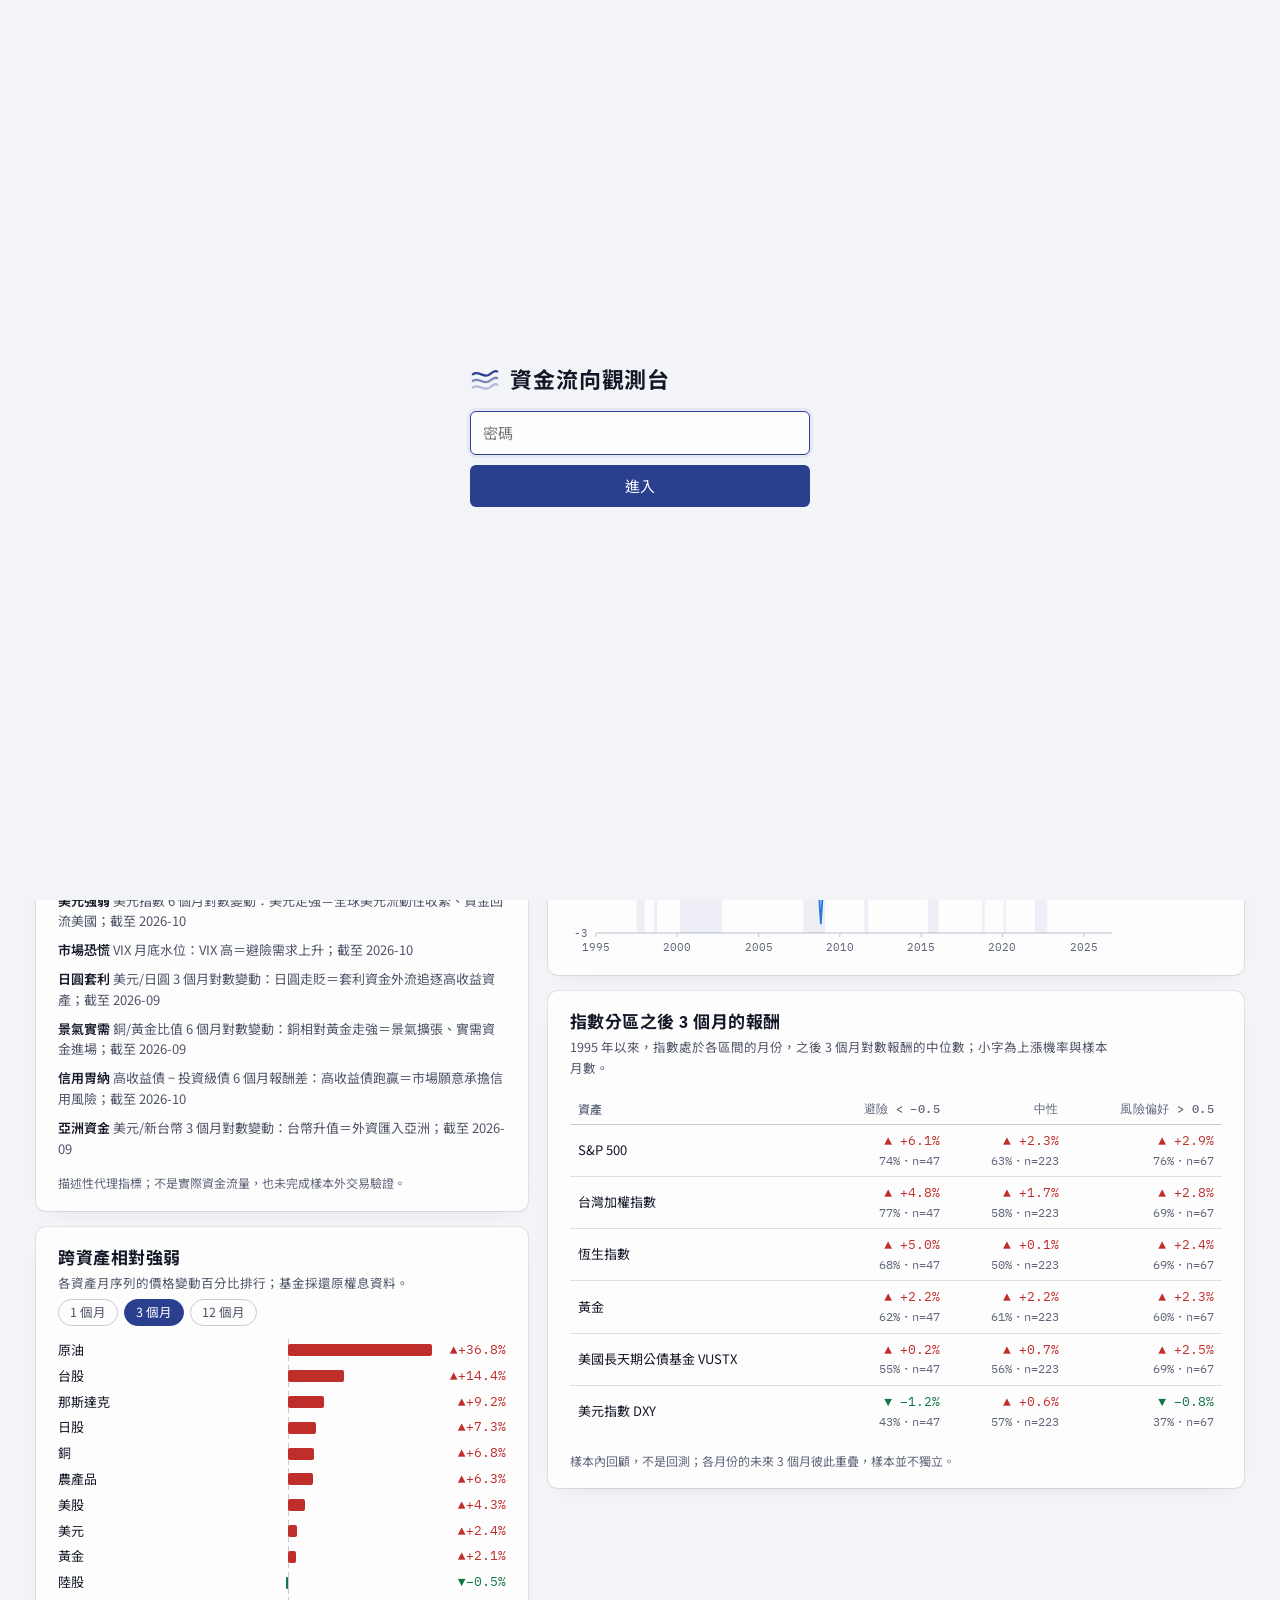
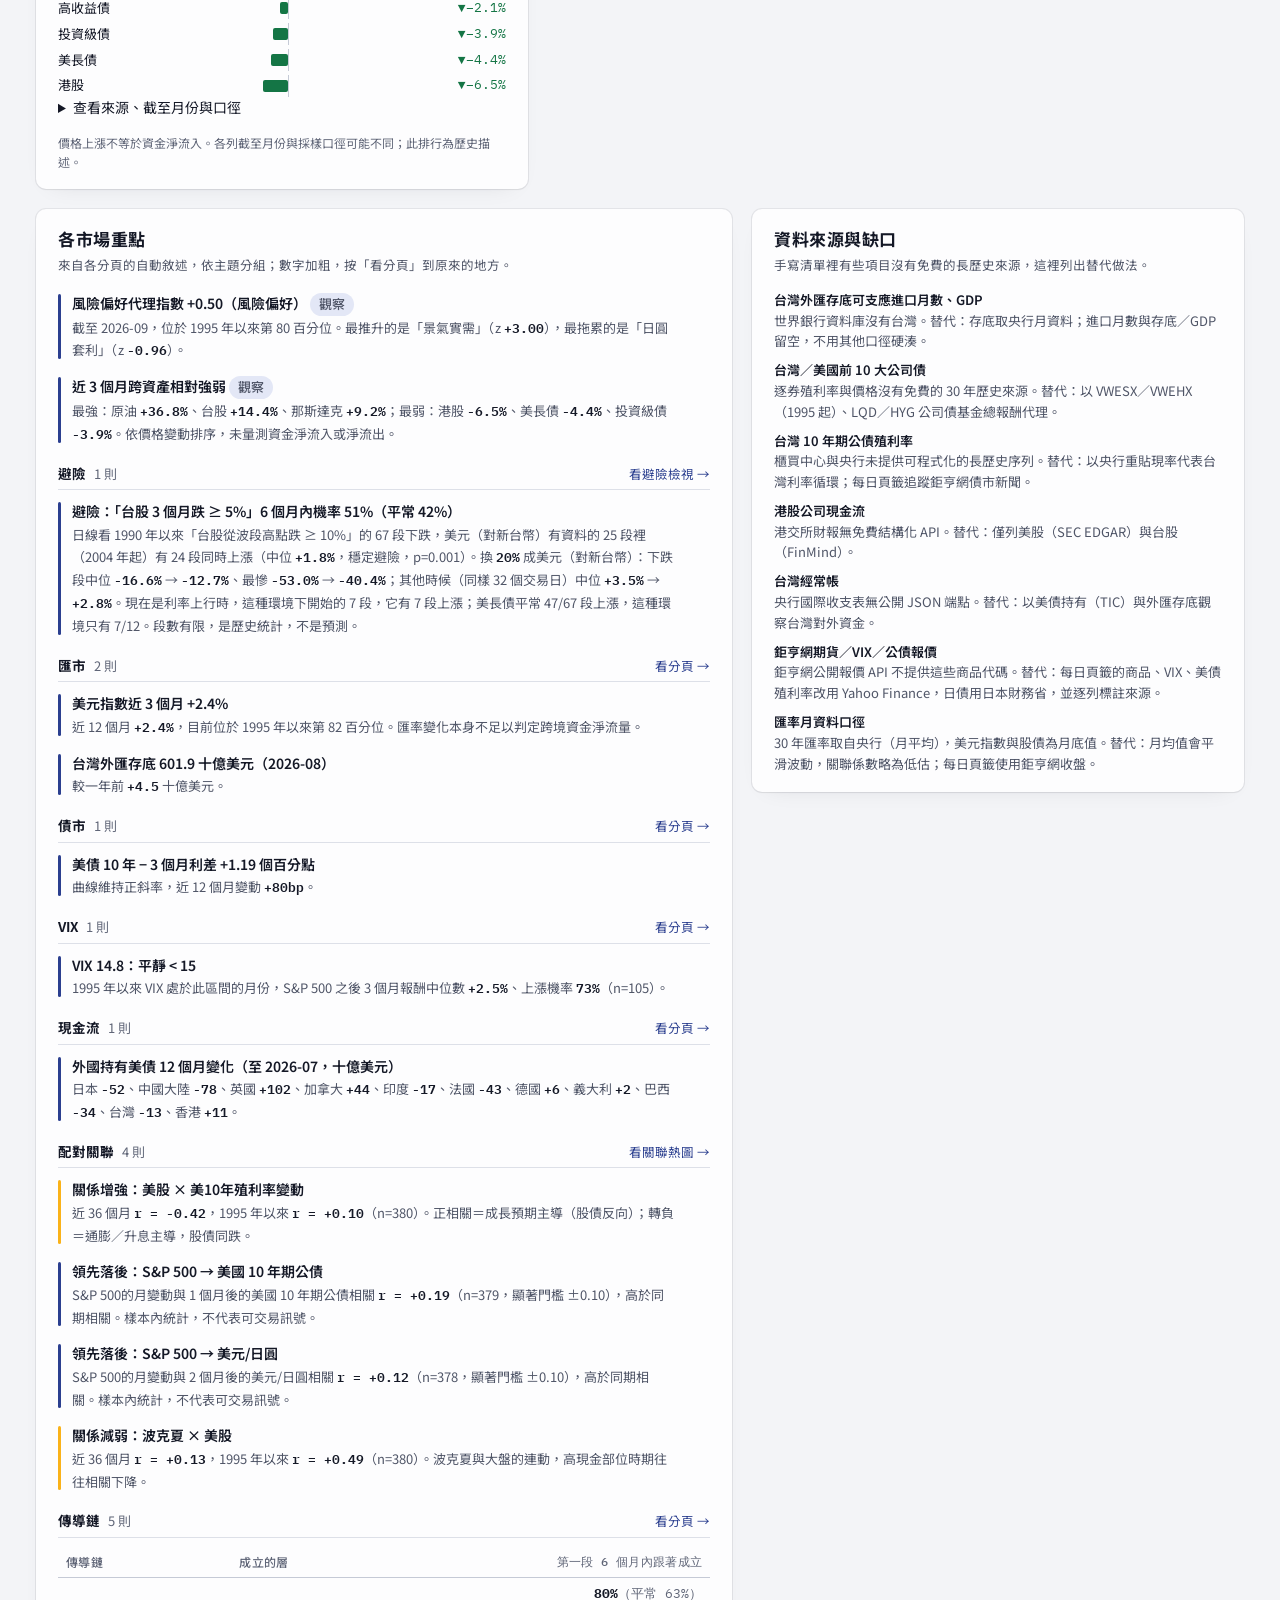
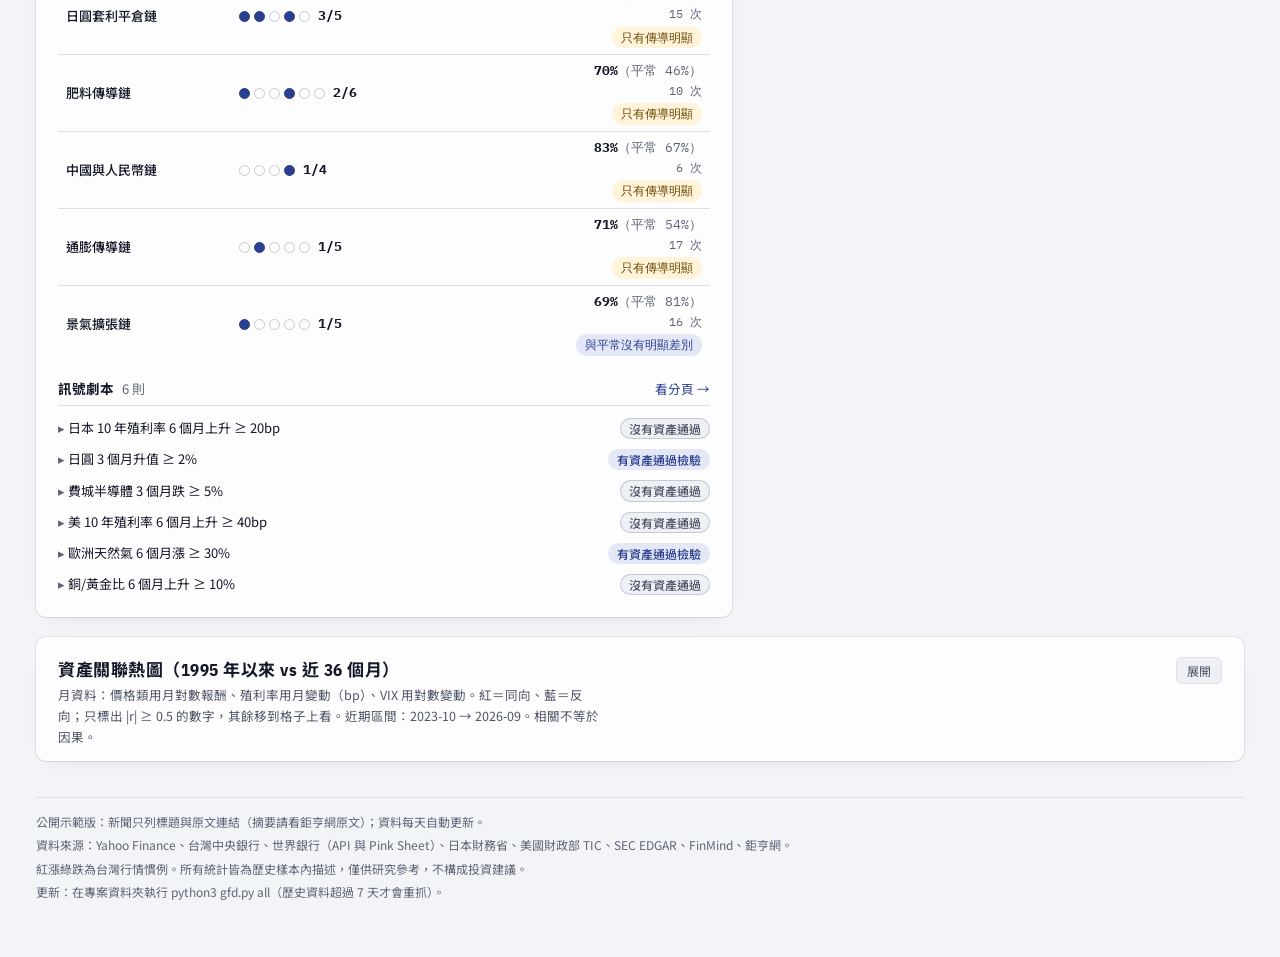
==== commit 7aa2479d: "deploy: 2026-10-11 07:33 資金流向觀測台公開示範版" ====
--- a/index.html
+++ b/index.html
@@ -486,12 +486,10 @@
 .flow-item { white-space: nowrap; }
 .cs-sig { color: var(--warn-ink); font-size: 11px; }
 /* 名詞解釋 */
-.gl-controls { display: flex; flex-wrap: wrap; align-items: center; gap: 10px; margin-bottom: 10px; }
 .gl-search { flex: 1 1 260px; max-width: 420px; border: 1px solid var(--line-strong); border-radius: 6px; padding: 7px 10px;
   background: var(--surface); color: var(--ink); font: inherit; font-size: 14px; }
 .gl-search:focus { outline: none; border-color: var(--accent); }
 .gl-count { font-size: 12px; }
-.gl-cat { margin: 22px 0 10px; font-size: 15px; }
 .gl-entry { display: flex; flex-direction: column; gap: 6px; scroll-margin-top: 80px; }
 .gl-title { display: flex; flex-wrap: wrap; align-items: baseline; gap: 4px 10px; }
 .gl-title h3 { margin: 0; font-size: 16px; }
@@ -529,9 +527,11 @@
 /* FAQ */
 .faq-q { display: flex; flex-wrap: wrap; align-items: center; gap: 8px; }
 .faq-q h3 { margin: 0; font-size: 15.5px; flex: 1 1 320px; }
-.faq-asked { font-size: 12px; }
-.faq-a { margin: 6px 0 0; line-height: 1.7; font-size: 13.5px; }
-.faq-item.open { border-left: 3px solid var(--warn); }
+.faq-a { margin: 6px 0 0; line-height: 1.7; font-size: 13.5px; white-space: pre-line; }   /* 答案裡的換行照顯示 */
+/* FAQ 分頁的兩塊：問題加答案＝主色淡底＋左側主色條；原有的名詞解釋＝青綠淡底＋左側青綠條。只靠顏色區分，不加標題 */
+.gl-class { background: color-mix(in srgb, var(--accent-soft) 60%, var(--surface)); box-shadow: inset 4px 0 0 var(--accent), var(--card-shadow); }
+.gl-term { background: color-mix(in srgb, var(--s10) 9%, var(--surface)); box-shadow: inset 4px 0 0 var(--s10), var(--card-shadow); }
+.gl-block + .gl-block { margin-top: 28px; }
 
 .bar-track.mono .bar-fill.exempt { left: 0; right: auto; background: var(--line-strong); }
 /* 進口月數橫條：各列共用同一組欄寬（橫條要等長才能比），數值欄依最長的字決定、不換行。
@@ -544,7 +544,6 @@
 .bars-months .bar-fill.ok { background: color-mix(in srgb, var(--accent) 70%, var(--surface)); }
 .bars-months .bar-fill.low { background: var(--up); }
 .bars-months .n.low { color: var(--up); font-weight: 600; }
-.gl-views { margin: 4px 0 14px; }
 /* 收合卡：收起時只剩標題列 */
 .card.folded { padding-bottom: 14px; }
 .card.folded .card-h { margin-bottom: 0; }
@@ -1024,6 +1023,177 @@
 .rl-q { display: flex; flex-wrap: wrap; align-items: center; gap: 6px 10px; font-size: 14px; }
 .rl-q b { font-weight: 600; }
 .rl-ev { margin-top: 3px; font-size: 13px; line-height: 1.6; color: var(--ink-2); max-width: 60em; }
+
+/* ── 預測帳本 v2（2026-10-10）：沙盤推演的「預測帳本」檢視，web/js/69-ledger.js ──
+   漲跌色用站上的 --up／--down（紅漲綠跌）；可信度與「只記錄」用 accent／warn／灰，不用紅綠（紅綠會被讀成好壞） */
+.fc-banner { margin: 0 0 12px; max-width: 64em; }
+.fc-wait { margin-bottom: 10px; }
+.fc-asset { font-weight: 600; }
+.fc-src { display: inline-block; margin-left: 6px; padding: 0 7px; border-radius: 999px; font-size: 11px; font-weight: 500; vertical-align: 1px; }
+.fc-src.live { background: var(--accent-soft); color: var(--accent); }
+.fc-src.bf { background: var(--surface-2); color: var(--ink-2); box-shadow: inset 0 0 0 1px var(--line-strong); }
+.pill.fc-flat { background: var(--surface-2); color: var(--ink-2); box-shadow: inset 0 0 0 1px var(--line-strong); }
+table.fc-recent td .sub { word-break: keep-all; }
+
+/* 可信度表、成績表 */
+.fc-flag { display: block; margin-top: 2px; font-size: 11.5px; font-weight: 500; color: var(--warn-ink); }
+.fc-flag::before { content: ""; display: inline-block; width: 6px; height: 6px; margin-right: 5px; border-radius: 50%; background: var(--warn); vertical-align: 1px; }
+.fc-flag.soft { color: var(--ink-2); }
+.fc-flag.soft::before { background: var(--line-strong); }
+.fc-cred-tbl { max-width: 54em; }
+.fc-cred-tbl td:first-child { min-width: 11em; }
+.fc-cred-tbl td.n .sub, .fc-score-tbl td.n .sub { text-align: right; }
+.fc-first { white-space: normal; }
+
+/* 本週預測列：一列一個 details，摘要用格線對齊成表格；每個期間先有一條標題列 */
+.fc-list { display: grid; grid-template-columns: minmax(0, 1fr); }
+.fc-count { margin: 0 0 8px; font-size: 12.5px; color: var(--muted); }
+.fc-chips { gap: 6px 6px; align-items: center; }
+.fc-chips .lab { margin-left: 8px; }
+.fc-chips .lab:first-of-type { margin-left: 4px; }
+.fc-grp { display: flex; flex-wrap: wrap; align-items: baseline; gap: 2px 12px; margin-top: 14px; padding: 7px 10px; border-radius: var(--radius-sm); background: var(--surface-2); border-left: 3px solid var(--accent); }
+.fc-grp:first-of-type { margin-top: 6px; }
+.fc-grp b { font-size: 14px; }
+.fc-grp .sub { font-size: 12px; color: var(--ink-2); }
+.fc-cols, .fc-sum {
+  display: grid; align-items: center; gap: 2px 14px; padding: 9px 6px;
+  grid-template-columns: minmax(12em, 2fr) 6.4em 6.6em minmax(10.5em, 1.5fr) 5.2em 5.6em 7.6em;
+  grid-template-areas: "name hz pred band pup verdict due" "code code code code code code code";
+}
+.fc-cols { grid-template-areas: "name hz pred band pup verdict due"; }
+.fc-cols, .fc-sum { font-size: 13px; }      /* 表頭與列的欄寬用 em，兩邊字級要一樣才會對齊 */
+.fc-cols { padding-block: 8px 6px; color: var(--muted); letter-spacing: 0.03em; }
+.fc-cols .fc-c { font-size: 12px; }
+.fc-c-name { grid-area: name; min-width: 0; } .fc-c-hz { grid-area: hz; } .fc-c-pred { grid-area: pred; } .fc-c-band { grid-area: band; }
+.fc-c-pup { grid-area: pup; } .fc-c-verdict { grid-area: verdict; } .fc-c-due { grid-area: due; } .fc-c-code { grid-area: code; }
+.fc-n { font-family: var(--f-mono); font-variant-numeric: tabular-nums; white-space: nowrap; text-align: right; font-size: 13px; }
+.fc-cols .fc-n { font-family: inherit; }
+.fc-c-due .sub { display: block; font: 11px var(--f-body); color: var(--muted); }
+.fc-c-code { font: 11px/1.5 var(--f-mono); color: var(--muted); overflow-wrap: anywhere; margin-left: 1.1em; }
+.fc-c-verdict { text-align: center; justify-self: center; }
+.fc-br { display: none; }
+.fc-c::before { content: none; }
+.fc-item { border-top: 1px solid var(--line); }
+.fc-list > .fc-item:last-child { border-bottom: 1px solid var(--line); }
+.fc-grp + .fc-item { border-top: 0; }
+.fc-sum { cursor: pointer; list-style: none; border-radius: var(--radius-sm); }
+.fc-sum::-webkit-details-marker { display: none; }
+.fc-sum:hover, .fc-item[open] > .fc-sum { background: var(--surface-2); }
+.fc-c-name .fc-asset { font-size: 14.5px; line-height: 1.35; }
+.fc-c-name .fc-asset::before { content: "▸"; display: inline-block; width: 1.1em; color: var(--muted); font-weight: 400; transition: transform var(--dur-fast) var(--ease-out); }
+.fc-item[open] > .fc-sum .fc-asset::before { transform: rotate(90deg); }
+.fc-c-name .sub { display: block; margin-left: 1.1em; font-size: 11.5px; color: var(--muted); font-weight: 400; overflow-wrap: anywhere; }
+.fc-detail { padding: 4px 6px 18px calc(6px + 1.1em); font-size: 13.5px; line-height: 1.7; color: var(--ink-2); }
+.fc-detail h5 { margin: 14px 0 4px; font: 600 13px var(--f-body); color: var(--ink); letter-spacing: 0.03em; }
+.fc-detail h5:first-child { margin-top: 4px; }
+.fc-detail p { margin: 0 0 6px; max-width: 60em; }
+.fc-meta { font-size: 12px; margin-top: 10px; overflow-wrap: anywhere; }
+.fc-flowline { font-size: 12.5px; overflow-wrap: anywhere; }
+.fc-legend { font-size: 12.5px; margin-bottom: 6px; }
+.fc-legend .fc-part { margin-right: 2px; }
+
+/* 判斷條件表：一步一列。實線左邊框＋淡底＝參與預測，虛線左邊框＋灰字＝只記錄 */
+.fc-cond-wrap { margin: 2px 0 8px; }
+table.data.fc-cond, table.data.fc-rules { font-size: 12.5px; }
+table.fc-cond th, table.fc-rules th { white-space: nowrap; }
+table.fc-cond td, table.fc-rules td { vertical-align: top; white-space: normal; overflow-wrap: anywhere; line-height: 1.55; }
+table.fc-cond td:first-child { border-left: 3px solid var(--accent); font: 600 12.5px var(--f-mono); color: var(--ink); }
+table.fc-cond td.fc-nm { font-weight: 600; white-space: nowrap; }
+table.fc-cond td.fc-val { min-width: 15em; }
+table.fc-cond td.fc-thr { min-width: 11em; }
+table.fc-cond tr.use td { background: color-mix(in srgb, var(--accent-soft) 55%, transparent); color: var(--ink); }
+table.fc-cond tr.rec td { color: var(--muted); }
+table.fc-cond tr.rec td:first-child { border-left: 3px dashed var(--line-strong); color: var(--muted); }
+table.fc-cond tr.rec td.fc-nm { font-weight: 500; }
+.fc-part { display: inline-block; padding: 0 8px; border-radius: 999px; font-size: 11.5px; font-weight: 500; line-height: 1.7; white-space: nowrap; }
+.fc-part.use { background: var(--accent-soft); color: var(--accent); box-shadow: inset 0 0 0 1px var(--accent); }
+.fc-part.rec { background: transparent; color: var(--muted); box-shadow: none; border: 1px dashed var(--line-strong); }
+.fc-kvs { display: flex; flex-wrap: wrap; gap: 6px 22px; margin: 2px 0 6px; }
+.fc-kv { display: flex; flex-direction: column; min-width: 5.5em; }
+.fc-kv .fc-kl { font-size: 11.5px; color: var(--muted); }
+.fc-kv b { font: 600 14px var(--f-mono); color: var(--ink); font-variant-numeric: tabular-nums; overflow-wrap: anywhere; }
+.fc-kv .sub { font-size: 11px; color: var(--muted); }
+p.fc-verify .fc-urlrow { display: block; margin-top: 2px; font-size: 12.5px; overflow-wrap: anywhere; }
+a.fc-url { color: var(--accent); }
+
+/* 判斷條件（規則表） */
+table.fc-rules td.fc-rc { font: 600 12.5px var(--f-mono); white-space: nowrap; }
+table.fc-rules td.fc-rd { min-width: 18em; }
+table.fc-rules td.fc-rb, table.fc-rules td.fc-rt { min-width: 11em; }
+table.fc-rules td.fc-rn { font-weight: 600; min-width: 7em; }
+table.fc-rules tr.rec td { color: var(--ink-2); }
+table.fc-rules td.fc-ro { font-family: var(--f-mono); font-size: 12px; }
+.fc-method { margin: 0; padding-left: 1.4em; max-width: 60em; font-size: 13.5px; line-height: 1.7; color: var(--ink-2); }
+.fc-method li { margin: 4px 0; }
+
+/* 下載與試算表 */
+.fc-links { display: flex; flex-wrap: wrap; align-items: center; gap: 8px 12px; }
+.fc-links a.tool { display: inline-block; padding: 6px 14px; font-size: 13px; text-decoration: none; color: var(--accent); border-color: var(--accent); }
+.fc-sheet-note { flex: 1 1 18em; font-size: 12.5px; color: var(--ink-2); line-height: 1.6; }
+.fc-localcsv { font-size: 13px; color: var(--ink-2); overflow-wrap: anywhere; display: flex; flex-wrap: wrap; gap: 4px 10px; align-items: center; }
+.fc-localcsv code { font-family: var(--f-mono); font-size: 12.5px; padding: 1px 6px; border-radius: 4px; background: var(--surface-2); color: var(--ink); }
+
+/* 推演總結裡的入口 */
+.fc-entry-row { margin: 2px 0 14px; }
+button.fc-entry { display: flex; flex-direction: column; align-items: flex-start; gap: 2px; width: 100%; min-height: 44px; padding: 10px 14px; text-align: left;
+  border: 1px solid var(--line-strong); border-radius: var(--radius-sm); background: var(--surface-2); color: var(--ink); cursor: pointer;
+  transition: transform var(--dur-press) var(--ease-out), border-color var(--dur-fast) ease; }
+button.fc-entry:active { transform: scale(0.99); }
+@media (hover: hover) and (pointer: fine) { button.fc-entry:hover { border-color: var(--accent); } }
+.fc-entry-t { font-size: 14.5px; font-weight: 600; color: var(--accent); }
+button.fc-entry .sub { font-size: 12.5px; color: var(--ink-2); }
+
+/* 窄螢幕：預測列改成兩三行（資產＋判定／期間、預測、上漲機率／區間、到期、狀態代碼）；判斷條件表與規則表改成一步一張小卡，不出現整頁橫向捲動 */
+@media (max-width: 900px) {
+  .fc-cols { display: none; }
+  .fc-sum { display: flex; flex-wrap: wrap; align-items: baseline; gap: 4px 14px; }
+  .fc-c-name { order: 0; flex: 1 1 0; min-width: 9em; }
+  .fc-c-verdict { order: 1; margin-left: auto; }
+  .fc-br { display: block; order: 2; flex-basis: 100%; height: 0; }
+  .fc-c-hz, .fc-c-pred, .fc-c-pup { order: 3; }
+  .fc-c-band, .fc-c-due { order: 4; }
+  .fc-c-due .sub { display: inline; margin-left: 4px; }
+  .fc-c-code { order: 5; flex: 1 1 100%; margin-left: 0; }
+  .fc-n { text-align: left; font-size: 12.5px; white-space: normal; }
+  .fc-c[data-l]::before { content: attr(data-l) " "; font: 11.5px var(--f-body); color: var(--muted); }
+}
+@media (max-width: 820px) {
+  table.fc-stack { display: block; }
+  table.fc-stack thead { position: absolute; width: 1px; height: 1px; overflow: hidden; clip: rect(0 0 0 0); }
+  table.fc-stack tbody { display: block; }
+  table.fc-stack tr { display: flex; flex-wrap: wrap; align-items: baseline; gap: 2px 8px; margin: 0 0 8px; padding: 7px 10px; border: 1px solid var(--line); border-left: 3px solid var(--accent); border-radius: 8px; }
+  table.fc-stack tr.rec { border-left: 3px dashed var(--line-strong); }
+  table.fc-stack td, table.fc-stack tr.use td, table.fc-stack td:first-child { display: block; padding: 0; border: 0 !important; background: transparent; min-width: 0 !important; flex: 1 1 100%; }
+  table.fc-stack td[data-l]::before { content: attr(data-l); display: block; font: 500 11px var(--f-body); color: var(--muted); letter-spacing: 0.03em; }
+  table.fc-stack.fc-cond tr td:nth-child(-n+2), table.fc-stack.fc-rules tr td:nth-child(-n+3) { flex: 0 0 auto; }
+  table.fc-stack.fc-cond tr td:nth-child(-n+2)::before, table.fc-stack.fc-rules tr td:nth-child(-n+3)::before { content: none; }
+  table.fc-stack.fc-cond tr td.fc-nm { font-size: 13.5px; white-space: normal; flex: 1 1 0; }
+  table.fc-stack.fc-cond tr td.fc-use { order: 2; flex: 0 0 auto; margin-left: auto; }
+  table.fc-stack.fc-cond tr td.fc-use::before { content: none; }
+  table.fc-stack.fc-cond tr td:nth-child(n+3):not(.fc-use) { order: 3; }
+  table.fc-rules td.fc-rn { font-size: 13.5px; }
+}
+@media (max-width: 640px) {
+  /* 成績表、可信度表在手機上讓欄位標題與數字換行，一屏放得下，不用在卡片裡橫捲 */
+  table.data.fc-score-tbl td:first-child:not(.n) { min-width: 0 !important; }      /* 蓋掉手機表格第一欄 8.5em 的最小寬（見上面的通用規則） */
+  table.data.fc-cred-tbl td:first-child { min-width: 9.2em !important; font-size: 12px; }
+  .fc-flag { font-size: 11px; white-space: nowrap; }
+  .fc-flag::before { margin-right: 3px; }
+  table.data.fc-score-tbl th, table.data.fc-score-tbl th.n, table.data.fc-cred-tbl th, table.data.fc-cred-tbl th.n { white-space: normal; }
+  table.data.fc-score-tbl td.n .sub, table.data.fc-cred-tbl td.n .sub { white-space: normal; }
+  table.data.fc-score-tbl th, table.data.fc-score-tbl td, table.data.fc-cred-tbl th, table.data.fc-cred-tbl td { padding-inline: 3px; }
+  table.data.fc-score-tbl, table.data.fc-cred-tbl { font-size: 12px; }
+  table.data.fc-score-tbl td.n, table.data.fc-cred-tbl td.n { font-size: 12px; }
+  .fc-detail { padding-left: 6px; }
+  .fc-chips .lab { margin-left: 4px; }
+}
+@media (max-width: 400px) {
+  table.data.fc-score-tbl, table.data.fc-cred-tbl { font-size: 11.5px; }
+  table.data.fc-score-tbl td.n, table.data.fc-cred-tbl td.n { font-size: 11.5px; }
+  table.data.fc-score-tbl th, table.data.fc-score-tbl td, table.data.fc-cred-tbl th, table.data.fc-cred-tbl td { padding-inline: 2px; }
+  table.data.fc-score-tbl .fc-tier { display: block; font-size: 11px; color: var(--muted); }
+}
+@media (prefers-reduced-motion: reduce) { .fc-c-name .fc-asset::before, button.fc-entry { transition: none; } button.fc-entry:active { transform: none; } }
 </style>
 
 <div class="app">
@@ -1054,7 +1224,7 @@
     <button role="tab" id="t-vol" data-tab="vol" aria-controls="tab-vol">VIX</button>
     <button role="tab" id="t-scenario" data-tab="scenario" aria-controls="tab-scenario">沙盤推演</button>
     <button role="tab" id="t-daily" data-tab="daily" aria-controls="tab-daily">鉅亨每日<span class="tab-dot" id="daily-dot" hidden></span></button>
-    <button role="tab" id="t-glossary" data-tab="glossary" aria-controls="tab-glossary">名詞解釋・FAQ</button>
+    <button role="tab" id="t-glossary" data-tab="glossary" aria-controls="tab-glossary">FAQ</button>
   </nav>
 
   <div class="tape" id="tape" aria-label="最新收盤"></div>
@@ -1077,7 +1247,7 @@
 
 <div class="tip" id="tip" role="status" hidden></div>
 
-<script id="gfd-data" type="application/json">{"built_at":"2026-10-03T18:34:10+08:00","analysis":{"generated_at":"2026-10-03T18:33:36+08:00","fetched_at":"2026-10-03T18:30:44","months":["1995-01","1995-02","1995-03","1995-04","1995-05","1995-06","1995-07","1995-08","1995-09","1995-10","1995-11","1995-12","1996-01","1996-02","1996-03","1996-04","1996-05","1996-06","1996-07","1996-08","1996-09","1996-10","1996-11","1996-12","1997-01","1997-02","1997-03","1997-04","1997-05","1997-06","1997-07","1997-08","1997-09","1997-10","1997-11","1997-12","1998-01","1998-02","1998-03","1998-04","1998-05","1998-06","1998-07","1998-08","1998-09","1998-10","1998-11","1998-12","1999-01","1999-02","1999-03","1999-04","1999-05","1999-06","1999-07","1999-08","1999-09","1999-10","1999-11","1999-12","2000-01","2000-02","2000-03","2000-04","2000-05","2000-06","2000-07","2000-08","2000-09","2000-10","2000-11","2000-12","2001-01","2001-02","2001-03","2001-04","2001-05","2001-06","2001-07","2001-08","2001-09","2001-10","2001-11","2001-12","2002-01","2002-02","2002-03","2002-04","2002-05","2002-06","2002-07","2002-08","2002-09","2002-10","2002-11","2002-12","2003-01","2003-02","2003-03","2003-04","2003-05","2003-06","2003-07","2003-08","2003-09","2003-10","2003-11","2003-12","2004-01","2004-02","2004-03","2004-04","2004-05","2004-06","2004-07","2004-08","2004-09","2004-10","2004-11","2004-12","2005-01","2005-02","2005-03","2005-04","2005-05","2005-06","2005-07","2005-08","2005-09","2005-10","2005-11","2005-12","2006-01","2006-02","2006-03","2006-04","2006-05","2006-06","2006-07","2006-08","2006-09","2006-10","2006-11","2006-12","2007-01","2007-02","2007-03","2007-04","2007-05","2007-06","2007-07","2007-08","2007-09","2007-10","2007-11","2007-12","2008-01","2008-02","2008-03","2008-04","2008-05","2008-06","2008-07","2008-08","2008-09","2008-10","2008-11","2008-12","2009-01","2009-02","2009-03","2009-04","2009-05","2009-06","2009-07","2009-08","2009-09","2009-10","2009-11","2009-12","2010-01","2010-02","2010-03","2010-04","2010-05","2010-06","2010-07","2010-08","2010-09","2010-10","2010-11","2010-12","2011-01","2011-02","2011-03","2011-04","2011-05","2011-06","2011-07","2011-08","2011-09","2011-10","2011-11","2011-12","2012-01","2012-02","2012-03","2012-04","2012-05","2012-06","2012-07","2012-08","2012-09","2012-10","2012-11","2012-12","2013-01","2013-02","2013-03","2013-04","2013-05","2013-06","2013-07","2013-08","2013-09","2013-10","2013-11","2013-12","2014-01","2014-02","2014-03","2014-04","2014-05","2014-06","2014-07","2014-08","2014-09","2014-10","2014-11","2014-12","2015-01","2015-02","2015-03","2015-04","2015-05","2015-06","2015-07","2015-08","2015-09","2015-10","2015-11","2015-12","2016-01","2016-02","2016-03","2016-04","2016-05","2016-06","2016-07","2016-08","2016-09","2016-10","2016-11","2016-12","2017-01","2017-02","2017-03","2017-04","2017-05","2017-06","2017-07","2017-08","2017-09","2017-10","2017-11","2017-12","2018-01","2018-02","2018-03","2018-04","2018-05","2018-06","2018-07","2018-08","2018-09","2018-10","2018-11","2018-12","2019-01","2019-02","2019-03","2019-04","2019-05","2019-06","2019-07","2019-08","2019-09","2019-10","2019-11","2019-12","2020-01","2020-02","2020-03","2020-04","2020-05","2020-06","2020-07","2020-08","2020-09","2020-10","2020-11","2020-12","2021-01","2021-02","2021-03","2021-04","2021-05","2021-06","2021-07","2021-08","2021-09","2021-10","2021-11","2021-12","2022-01","2022-02","2022-03","2022-04","2022-05","2022-06","2022-07","2022-08","2022-09","2022-10","2022-11","2022-12","2023-01","2023-02","2023-03","2023-04","2023-05","2023-06","2023-07","2023-08","2023-09","2023-10","2023-11","2023-12","2024-01","2024-02","2024-03","2024-04","2024-05","2024-06","2024-07","2024-08","2024-09","2024-10","2024-11","2024-12","2025-01","2025-02","2025-03","2025-04","2025-05","2025-06","2025-07","2025-08","2025-09","2025-10","2025-11","2025-12","2026-01","2026-02","2026-03","2026-04","2026-05","2026-06","2026-07","2026-08","2026-09","2026-10"],"complete_end":"2026-09","observe":{"v_vix":{"kind":"mechanical","short":"VIX","text":"VIX 要用期貨或選擇權才能表達，且股市大跌後必先衝高再回落"},"d_curve":{"kind":"mechanical","short":"利差","text":"利差要用債券部位表達，事件後的變動多半是機械性的"},"b_us10y":{"kind":"mechanical","short":"殖利率","text":"殖利率要用債券部位表達，事件後的變動多半是機械性的"},"b_us3m":{"kind":"mechanical","short":"殖利率","text":"短率貼著政策利率走，事件後的變動多半是機械性的"},"b_jp10y":{"kind":"mechanical","short":"殖利率","text":"殖利率要用債券部位表達，事件後的變動多半是機械性的"},"fx_usdcny":{"kind":"managed","short":"人民幣","text":"人民銀行每天設定中間價，境內即期匯率只能在中間價上下 2% 內波動；區間內仍反映供需，但方向與幅度受中間價與政策工具引導。可以拿它判斷中國的政策與內需壓力，但不建議當交易標的（2026-10-01 課堂）。本站序列是月均與即期匯率，不是中間價"}},"curve":{"tenors":[{"sid":"b_us3m","x":0.25,"label":"3 個月"},{"sid":"b_us5y","x":5,"label":"5 年"},{"sid":"b_us10y","x":10,"label":"10 年"},{"sid":"b_us30y","x":30,"label":"30 年"}],"snapshots":[{"key":"y0","label":"今天","values":[3.99,5.05,5.28,5.63],"as_of":"2026-10-02"},{"key":"y1","label":"1 年前","values":[3.86,3.71,4.12,4.71],"as_of":"2025-10-03"},{"key":"y3","label":"3 年前","values":[5.3,4.61,4.57,4.71],"as_of":"2023-09-29"},{"key":"y10","label":"10 年前","values":[0.26,1.16,1.61,2.34],"as_of":"2016-09-30"},{"key":"y20","label":"20 年前","values":[4.76,4.59,4.63,4.77],"as_of":"2006-09-29"}],"episodes":[{"start":"2000-08","end":"2000-12","months":5,"min":-0.62,"noise":false,"min_at":"2000-12","ongoing":false,"spx12":-25.3,"spx24":-39.6,"recession":"2001-04","recession_lag":8},{"start":"2006-08","end":"2007-07","months":12,"min":-0.44,"noise":false,"min_at":"2007-02","ongoing":false,"spx12":13.1,"spx24":-1.6,"recession":"2008-01","recession_lag":17},{"start":"2019-05","end":"2019-09","months":5,"min":-0.43,"noise":false,"min_at":"2019-08","ongoing":false,"spx12":10.6,"spx24":52.8,"recession":"2020-03","recession_lag":10},{"start":"2020-02","end":"2020-02","months":1,"min":-0.1,"noise":true,"min_at":"2020-02","ongoing":false,"spx12":29.0,"spx24":48.1,"recession":"2020-03","recession_lag":1},{"start":"2022-11","end":"2024-11","months":25,"min":-1.61,"noise":false,"min_at":"2023-05","ongoing":false,"spx12":12.0,"spx24":47.8,"recession":null,"recession_lag":null},{"start":"2025-04","end":"2025-04","months":1,"min":-0.01,"noise":true,"min_at":"2025-04","ongoing":false,"spx12":29.4,"spx24":null,"recession":null,"recession_lag":null}],"latest":1.28,"latest_at":"2026-10-02","recessions":["2001-04","2008-01","2020-03"],"note":"短天期（3 個月）貼著政策利率；長天期（10、30 年）反映長期成長與通膨預期加期限溢酬。正常是往上斜；倒掛＝短率高於長率，市場預期未來降息。倒掛期間用月底值判定（10 年 − 3 個月 < 0），「之後」欄是從倒掛起算月的 S&P 500 價格變動與 NBER 認定的下一次衰退起點。資料是月底值。"},"strength":{"rows":[{"code":"USA","name":"美國","rank":1,"gdp":30770.0,"gdp_year":"2025","growth":2.2,"growth_year":"2025","cpi":2.9,"cpi_year":"2024","policy":3.62,"policy_at":"2026-08","policy_src":null,"real":0.7,"ca_gdp":-3.6,"ca_year":"2025","reserves":1385.0},{"code":"CHN","name":"中國","rank":2,"gdp":19498.0,"gdp_year":"2025","growth":5.0,"growth_year":"2025","cpi":0.1,"cpi_year":"2025","policy":3.0,"policy_at":"2026-08","policy_src":null,"real":2.9,"ca_gdp":3.8,"ca_year":"2025","reserves":3749.0},{"code":"DEU","name":"德國","rank":3,"gdp":5051.0,"gdp_year":"2025","growth":0.2,"growth_year":"2025","cpi":2.2,"cpi_year":"2025","policy":2.25,"policy_at":"2026-08","policy_src":"ECB","real":0.1,"ca_gdp":4.5,"ca_year":"2025","reserves":572.0},{"code":"JPN","name":"日本","rank":4,"gdp":4435.0,"gdp_year":"2025","growth":1.2,"growth_year":"2025","cpi":3.2,"cpi_year":"2025","policy":1.0,"policy_at":"2026-08","policy_src":null,"real":-2.2,"ca_gdp":4.9,"ca_year":"2025","reserves":1371.0},{"code":"IND","name":"印度","rank":5,"gdp":3956.0,"gdp_year":"2025","growth":7.6,"growth_year":"2025","cpi":2.4,"cpi_year":"2025","policy":5.25,"policy_at":"2026-06","policy_src":null,"real":2.9,"ca_gdp":-0.4,"ca_year":"2025","reserves":700.0},{"code":"GBR","name":"英國","rank":6,"gdp":4003.0,"gdp_year":"2025","growth":1.4,"growth_year":"2025","cpi":3.9,"cpi_year":"2025","policy":3.75,"policy_at":"2026-08","policy_src":null,"real":-0.1,"ca_gdp":-2.4,"ca_year":"2025","reserves":214.0},{"code":"FRA","name":"法國","rank":7,"gdp":3366.0,"gdp_year":"2025","growth":0.8,"growth_year":"2025","cpi":0.9,"cpi_year":"2025","policy":2.25,"policy_at":"2026-08","policy_src":"ECB","real":1.3,"ca_gdp":-0.3,"ca_year":"2025","reserves":428.0},{"code":"ITA","name":"義大利","rank":8,"gdp":2552.0,"gdp_year":"2025","growth":0.5,"growth_year":"2025","cpi":1.5,"cpi_year":"2025","policy":2.25,"policy_at":"2026-08","policy_src":"ECB","real":0.7,"ca_gdp":1.1,"ca_year":"2025","reserves":434.0},{"code":"CAN","name":"加拿大","rank":9,"gdp":2320.0,"gdp_year":"2025","growth":1.7,"growth_year":"2025","cpi":2.1,"cpi_year":"2025","policy":2.25,"policy_at":"2026-08","policy_src":null,"real":0.2,"ca_gdp":-0.9,"ca_year":"2025","reserves":126.0},{"code":"RUS","name":"俄羅斯","rank":10,"gdp":2561.0,"gdp_year":"2025","growth":1.0,"growth_year":"2025","cpi":8.7,"cpi_year":"2025","policy":14.0,"policy_at":"2026-08","policy_src":null,"real":5.3,"ca_gdp":1.7,"ca_year":"2025","reserves":608.0},{"code":"TWN","name":"台灣","rank":null,"gdp":null,"gdp_year":null,"growth":null,"growth_year":null,"cpi":null,"cpi_year":null,"policy":2.0,"policy_at":"2026-08","policy_src":"央行重貼現率","real":null,"ca_gdp":null,"ca_year":null,"reserves":602.0}],"note":"GDP、成長率、CPI 年增率、經常帳／GDP：世界銀行年資料；政策利率：國際清算銀行月底值（德、法、義為歐洲央行存款機制利率）；台灣：央行重貼現率，其餘欄位世界銀行沒有台灣。實質利率＝政策利率 − 最近一年 CPI 年增率，是費雪方程式的粗略版。"},"series":{"fx_dxy":{"name":"美元指數 DXY","group":"fx","kind":"price","unit":"指數","note":"月底值","source":"Yahoo Finance","values":[87.99,85.93,81.9,81.8,82.57,81.58,81.57,85.57,84.29,83.66,85.26,84.76,87.38,86.29,86.52,88.02,87.78,87.82,85.9,86.36,87.94,87.43,87.92,88.18,93.04,94.89,94.72,97.18,94.85,95.67,99.64,99.0,97.11,95.64,97.79,99.65,100.79,99.82,101.5,99.71,100.45,101.17,101.2,100.2,96.17,93.73,96.2,94.17,96.08,98.68,100.1,101.0,102.51,102.85,99.75,99.95,98.54,99.06,101.99,101.87,105.13,105.92,105.44,110.14,108.74,106.84,109.57,112.6,113.25,116.65,115.24,109.56,110.52,112.01,117.37,115.85,119.07,119.43,117.18,113.42,113.48,114.86,116.13,116.75,120.24,119.16,118.62,115.19,111.81,106.11,107.41,106.98,106.87,106.64,106.41,101.85,99.91,99.71,99.06,97.19,93.27,94.73,96.89,98.1,92.85,92.73,90.21,86.92,87.2,87.31,87.61,90.48,88.95,88.8,89.96,88.94,87.36,84.91,81.82,80.85,83.6,82.51,84.06,84.43,87.76,89.11,89.35,87.58,89.52,90.07,91.57,91.17,88.96,90.11,89.73,86.11,84.72,85.22,85.3,85.05,85.97,85.32,82.92,83.72,84.61,83.57,82.93,81.45,82.3,81.92,80.77,80.79,77.72,76.48,76.15,76.7,75.18,73.71,71.8,72.51,72.88,72.46,73.23,77.38,79.45,85.63,86.52,81.31,86.0,88.01,85.43,84.61,80.43,80.13,78.35,78.17,76.65,76.3,74.88,77.86,79.46,80.36,81.07,81.87,86.59,86.02,81.54,83.2,78.72,77.27,81.2,79.03,77.74,76.89,75.86,72.93,74.64,74.3,73.9,74.13,78.55,76.17,78.39,80.17,79.28,78.73,78.93,78.79,83.04,81.65,82.64,81.25,79.94,79.92,80.15,79.77,79.21,81.98,82.99,81.73,83.38,83.17,81.45,82.09,80.22,80.2,80.68,80.04,81.27,79.78,80.1,79.49,80.37,79.78,81.46,82.75,85.94,86.88,88.36,90.27,94.8,95.25,98.36,94.6,96.91,95.49,97.37,95.95,96.35,96.95,100.17,98.63,99.61,98.21,94.59,93.08,95.89,96.14,95.53,96.02,95.46,98.45,101.5,102.39,99.51,101.12,100.35,99.05,96.92,95.66,92.86,92.67,93.08,94.55,93.01,92.12,89.13,90.61,89.97,91.84,93.99,94.63,94.49,95.14,95.19,97.13,97.27,96.17,95.58,96.16,97.28,97.48,97.75,96.13,98.52,98.92,99.38,97.35,98.27,96.39,97.39,98.13,99.05,99.02,98.34,97.39,93.49,92.14,93.89,94.04,91.87,89.94,90.58,90.93,93.23,91.28,89.84,92.44,92.17,92.63,94.25,94.12,95.99,95.67,96.54,96.71,98.31,102.96,101.75,104.69,105.9,108.7,112.12,111.53,105.95,103.52,102.1,104.87,102.51,101.67,104.32,102.91,101.86,103.62,106.17,106.66,103.5,101.33,103.27,104.16,104.55,106.22,104.67,105.87,104.1,101.7,100.78,103.98,105.74,108.49,108.37,107.61,104.21,99.47,99.33,96.88,100.03,97.77,97.77,99.8,99.46,98.28,96.99,97.61,99.96,98.08,98.91,101.19,99.8,99.43,101.45,101.924],"stats":{"first":"1995-01","last":"2026-10","value":101.924,"c1":0.47,"c3":2.13,"c12":2.13,"c60":8.29,"min":71.8,"min_at":"2008-03","max":120.24,"max_at":"2002-01","pct":82.0,"vol":7.54,"cagr":0.46,"mdd":-40.29,"mdd_at":"2008-03","dd_now":-15.23}},"fx_usdtwd":{"name":"美元/新台幣","group":"fx","kind":"price","unit":"TWD","note":"央行月均匯率；上升＝台幣貶值","source":"台灣中央銀行","values":[26.305,26.333,26.091,25.417,25.536,25.775,26.249,27.229,27.418,26.915,27.252,27.305,27.408,27.478,27.408,27.173,27.326,27.662,27.557,27.49,27.493,27.508,27.496,27.497,27.451,27.541,27.533,27.61,27.768,27.878,27.976,28.705,28.608,29.4,31.627,32.338,33.85,32.798,32.476,32.976,33.466,34.448,34.364,34.688,34.568,33.022,32.518,32.292,32.248,32.555,33.113,32.893,32.756,32.483,32.273,32.0,31.801,31.767,31.735,31.612,30.801,30.722,30.699,30.49,30.739,30.808,30.942,31.08,31.193,31.829,32.424,33.084,32.689,32.32,32.587,32.918,33.251,34.271,34.779,34.615,34.587,34.549,34.496,34.695,35.022,35.066,35.018,34.913,34.459,33.988,33.404,33.979,34.589,34.951,34.71,34.848,34.607,34.787,34.723,34.824,34.716,34.623,34.416,34.335,33.996,33.896,34.05,34.058,33.687,33.227,33.306,33.006,33.504,33.643,33.891,34.119,33.92,33.808,32.774,32.226,31.939,31.516,31.164,31.523,31.303,31.371,31.921,32.111,32.924,33.491,33.58,33.299,32.107,32.371,32.489,32.311,31.762,32.48,32.632,32.79,32.907,33.206,32.824,32.523,32.768,32.969,33.012,33.145,33.26,32.932,32.789,32.952,32.984,32.552,32.332,32.417,32.368,31.614,30.604,30.35,30.602,30.366,30.407,31.191,31.957,32.689,33.116,33.146,33.33,34.277,34.34,33.695,32.907,32.792,32.92,32.883,32.588,32.33,32.337,32.279,31.896,32.094,31.877,31.519,31.962,32.307,32.173,31.948,31.778,30.96,30.706,30.549,29.613,29.394,29.529,29.009,28.814,28.873,28.859,28.998,29.745,30.279,30.242,30.272,30.061,29.563,29.546,29.504,29.523,29.948,30.007,29.988,29.608,29.335,29.185,29.119,29.184,29.665,29.798,29.88,29.888,30.089,30.041,30.029,29.782,29.492,29.589,29.813,30.264,30.377,30.446,30.268,30.177,30.043,30.0,30.037,30.155,30.432,30.793,31.451,31.685,31.566,31.526,31.13,30.717,31.113,31.343,32.387,32.889,32.727,32.802,33.006,33.644,33.552,32.855,32.355,32.573,32.4,32.124,31.577,31.483,31.571,31.758,32.012,31.742,30.898,30.658,30.39,30.156,30.265,30.435,30.263,30.15,30.259,30.11,29.983,29.44,29.308,29.216,29.394,29.878,30.08,30.565,30.729,30.755,30.904,30.857,30.826,30.83,30.816,30.857,30.861,31.246,31.335,31.089,31.413,31.142,30.731,30.479,30.325,30.045,30.191,30.205,30.089,29.957,29.752,29.563,29.521,29.359,28.934,28.844,28.539,28.431,28.35,28.385,28.257,27.921,27.797,28.001,27.878,27.737,27.946,27.818,27.761,27.678,27.881,28.441,29.148,29.597,29.632,29.866,30.089,31.242,31.969,31.462,30.671,30.453,30.179,30.559,30.569,30.734,30.824,31.203,31.829,32.032,32.302,31.925,31.282,31.221,31.437,31.688,32.352,32.325,32.386,32.65,32.266,31.976,32.093,32.364,32.574,32.881,32.806,32.984,32.64,30.208,29.694,29.323,30.179,30.39,30.633,31.17,31.391,31.54,31.51,31.853,31.663,31.508,31.618,32.207,32.036,31.716,null],"stats":{"first":"1995-01","last":"2026-09","value":31.716,"c1":-1.0,"c3":0.31,"c12":4.36,"c60":14.35,"min":25.417,"min_at":"1995-04","max":35.066,"max_at":"2002-02","pct":56.0,"vol":4.55,"cagr":0.59,"mdd":-21.07,"mdd_at":"2022-01","dd_now":-9.55}},"fx_usdjpy":{"name":"美元/日圓","group":"fx","kind":"price","unit":"JPY","note":"月均匯率；上升＝日圓貶值","source":"台灣中央銀行","values":[99.75,98.24,90.79,83.67,85.1,84.53,87.22,94.55,100.49,100.65,101.92,101.81,105.84,105.73,105.82,107.46,106.45,108.86,109.32,107.75,109.75,112.36,112.26,113.76,118.02,123.01,122.64,125.51,118.99,114.2,115.16,117.9,120.75,121.06,125.27,129.38,129.45,126.0,128.69,131.67,135.0,140.57,140.73,144.65,134.59,121.3,120.58,117.62,113.18,116.66,119.78,119.81,122.11,120.9,119.86,113.41,107.57,105.97,104.96,102.68,105.16,109.31,106.71,105.48,108.11,106.23,107.9,108.07,106.75,108.37,108.89,112.21,117.1,116.04,121.12,123.83,121.93,122.15,124.65,121.61,118.98,121.28,122.31,127.36,132.66,133.52,131.2,131.07,126.48,123.6,118.07,119.01,120.37,123.86,122.55,122.27,118.65,119.27,118.54,119.79,117.26,118.26,118.69,118.83,115.19,109.58,109.2,107.94,106.51,106.55,108.62,107.25,112.52,109.47,109.36,110.36,110.01,108.92,104.9,103.84,103.94,104.88,105.31,107.36,106.91,108.63,111.94,110.72,111.06,114.82,118.41,118.64,115.45,117.89,117.31,117.11,111.61,114.53,115.67,115.88,117.01,118.66,117.35,117.13,120.58,120.45,117.28,118.87,120.73,122.62,121.59,116.72,115.02,115.74,111.21,112.25,107.66,107.16,100.79,102.49,104.14,106.9,106.81,109.28,106.75,100.33,96.68,91.32,90.48,92.5,98.16,99.0,96.3,96.52,94.5,94.84,91.49,90.29,89.19,89.56,91.16,90.28,90.52,93.38,91.77,90.92,87.71,85.47,84.39,81.87,82.48,83.43,82.61,82.5,81.79,83.35,81.26,80.51,79.4,77.22,76.84,76.77,77.58,77.86,76.98,78.39,82.43,81.49,79.72,79.32,78.98,78.66,78.17,78.97,80.79,83.58,89.16,93.17,94.79,97.7,101.08,97.33,99.75,97.87,99.28,97.82,99.79,103.41,103.94,102.16,102.27,102.56,101.79,102.05,102.78,102.96,107.24,108.06,116.21,119.31,118.31,118.56,120.39,119.55,120.69,123.75,123.24,123.23,120.29,120.06,122.53,121.92,118.31,115.09,113.07,109.97,109.06,105.49,103.97,101.27,101.94,103.82,107.62,115.9,114.75,113.07,113.01,110.06,112.26,110.91,112.39,109.91,110.72,112.96,112.99,112.95,110.77,107.9,106.0,107.52,109.7,110.03,111.42,111.06,111.95,112.78,113.38,112.57,108.92,110.35,111.21,111.66,109.85,108.06,108.24,106.27,107.48,108.12,108.79,109.15,109.28,109.97,107.29,107.93,107.29,107.56,106.7,106.04,105.69,105.22,104.43,103.89,103.7,105.37,108.65,109.13,109.11,110.11,110.17,109.84,110.22,113.13,114.02,113.62,114.85,115.21,118.51,126.22,128.88,133.8,136.72,135.24,143.29,147.01,142.82,135.42,130.34,132.59,133.85,133.33,137.19,141.16,140.84,144.77,147.75,149.53,149.84,144.69,146.65,149.39,149.63,153.43,156.1,157.82,157.74,146.23,143.22,149.63,154.04,152.52,156.41,151.97,149.18,144.39,144.88,144.46,146.81,147.67,147.97,151.28,155.0,155.89,156.66,155.18,158.64,159.28,158.31,160.69,162.61,158.74,156.28,null],"stats":{"first":"1995-01","last":"2026-09","value":156.28,"c1":-1.55,"c3":-2.74,"c12":5.62,"c60":41.79,"min":76.77,"min_at":"2011-10","max":162.61,"max_at":"2026-07","pct":97.0,"vol":8.64,"cagr":1.43,"mdd":-46.93,"mdd_at":"2011-10","dd_now":-3.89}},"fx_usdcny":{"name":"美元/人民幣","group":"fx","kind":"price","unit":"CNY","note":"月均匯率；上升＝人民幣貶值。中間價由政策引導，本站只當觀察指標","source":"台灣中央銀行","values":[8.4413,8.4354,8.4276,8.4225,8.318,8.3009,8.3007,8.3075,8.3185,8.3155,8.3135,8.3156,8.3186,8.3132,8.3289,8.3315,8.3288,8.3225,8.316,8.3081,8.3043,8.2999,8.2993,8.299,8.2963,8.2929,8.2957,8.2957,8.2929,8.2921,8.2911,8.2894,8.2872,8.2838,8.2811,8.2796,8.2798,8.279,8.2792,8.2792,8.279,8.2797,8.2798,8.2799,8.279,8.2778,8.2778,8.2779,8.279,8.278,8.2791,8.2792,8.2785,8.278,8.2776,8.2773,8.2774,8.2774,8.2782,8.2793,8.2793,8.2781,8.2786,8.2793,8.2781,8.2772,8.2794,8.2796,8.2796,8.2785,8.2774,8.2772,8.2776,8.2771,8.2775,8.2771,8.2773,8.277,8.2769,8.277,8.2768,8.2768,8.2769,8.2769,8.2767,8.2767,8.2771,8.2772,8.277,8.2771,8.2768,8.2767,8.277,8.277,8.2771,8.2772,8.2768,8.2773,8.2772,8.2771,8.2769,8.2771,8.2772,8.277,8.2771,8.2768,8.2769,8.277,8.277,8.2771,8.2771,8.2769,8.2771,8.2767,8.2767,8.2768,8.2767,8.2765,8.2765,8.2765,8.2765,8.2765,8.2765,8.2765,8.2765,8.2765,8.23,8.1017,8.0919,8.0894,8.0841,8.0757,8.0664,8.0495,8.035,8.0156,8.0145,8.0067,7.9908,7.9733,7.9362,7.9032,7.8661,7.824,7.7896,7.7546,7.739,7.7257,7.6734,7.633,7.5796,7.5753,7.5243,7.5006,7.4233,7.372,7.2478,7.165,7.0752,7.0008,6.9741,6.8984,6.8376,6.8515,6.8306,6.8316,6.8286,6.8427,6.8381,6.8358,6.8382,6.8312,6.8246,6.8332,6.832,6.8322,6.8289,6.8275,6.8274,6.8279,6.8273,6.827,6.8264,6.8262,6.8274,6.8165,6.7777,6.7901,6.742,6.6732,6.6558,6.6536,6.6034,6.584,6.5662,6.5292,6.4995,6.4778,6.4612,6.409,6.3828,6.3565,6.3392,6.3286,6.3158,6.3004,6.3081,6.2966,6.3054,6.3178,6.324,6.3404,6.3394,6.3144,6.2958,6.2901,6.2787,6.2842,6.2746,6.2471,6.1978,6.1708,6.1718,6.1708,6.1582,6.1404,6.1376,6.1172,6.1039,6.1133,6.1369,6.1551,6.1629,6.1564,6.1675,6.1606,6.1521,6.144,6.1443,6.1242,6.1274,6.1344,6.1505,6.1298,6.1142,6.1161,6.1167,6.3056,6.3693,6.3491,6.3642,6.4527,6.574,6.5439,6.5071,6.4787,6.5288,6.5958,6.6789,6.6492,6.6726,6.7491,6.8336,6.922,6.898,6.8731,6.8972,6.8916,6.8899,6.808,6.7715,6.671,6.5684,6.6175,6.6254,6.5936,6.429,6.3135,6.3195,6.2996,6.3743,6.4657,6.719,6.8518,6.8565,6.9363,6.9408,6.8855,6.7876,6.7356,6.7116,6.7167,6.8703,6.9014,6.8775,7.0621,7.1159,7.0831,7.0183,7.0205,6.921,6.9997,7.0181,7.0726,7.1111,7.0858,7.008,6.9293,6.809,6.7022,6.6082,6.5442,6.4685,6.4596,6.5094,6.5191,6.4309,6.4245,6.4747,6.4761,6.4562,6.4114,6.3901,6.3672,6.356,6.3414,6.3449,6.4335,6.7175,6.6961,6.7354,6.8022,7.0302,7.2251,7.1808,6.9829,6.7953,6.8355,6.8968,6.8886,6.9945,7.1625,7.1853,7.2529,7.2992,7.3115,7.2363,7.1496,7.1714,7.1932,7.2024,7.2395,7.2329,7.2557,7.2627,7.1526,7.0753,7.1028,7.2047,7.2767,7.3091,7.2789,7.2514,7.3018,7.2091,7.181,7.1728,7.1747,7.1245,7.1196,7.1116,7.0437,6.9679,6.9087,6.895,6.8371,6.7954,6.7764,6.7762,6.7366,6.7088,null],"stats":{"first":"1995-01","last":"2026-09","value":6.7088,"c1":-0.41,"c3":-1.0,"c12":-5.83,"c60":3.91,"min":6.1039,"min_at":"2014-01","max":8.4413,"max_at":"1995-01","pct":27.0,"vol":2.59,"cagr":-0.72,"mdd":-27.69,"mdd_at":"2014-01","dd_now":-20.52}},"fx_eurusd":{"name":"歐元/美元","group":"fx","kind":"price","unit":"USD","note":"月均匯率，1999 年歐元誕生起；上升＝歐元升值","source":"台灣中央銀行","values":[1.242,1.258,1.317,1.341,1.321,1.331,1.345,1.304,1.288,1.322,1.324,1.304,1.287,1.288,1.281,1.264,1.247,1.253,1.271,1.27,1.268,1.259,1.279,1.25,1.215,1.167,1.15,1.145,1.148,1.137,1.104,1.072,1.1,1.12,1.14,1.112,1.088,1.0866,1.0843,1.0861,1.1084,1.1014,1.0975,1.1017,1.154,1.1941,1.1651,1.1712,1.1608,1.1206,1.0882,1.0704,1.0627,1.0377,1.0349,1.0602,1.05,1.0707,1.0343,1.011,1.0134,0.9833,0.9643,0.9466,0.9058,0.9491,0.9395,0.904,0.8719,0.8548,0.8563,0.8969,0.9381,0.9216,0.9091,0.8918,0.874,0.8531,0.8605,0.9002,0.9109,0.9058,0.8882,0.8923,0.8833,0.87,0.8758,0.8858,0.917,0.9554,0.9922,0.9778,0.9808,0.9811,1.0014,1.0183,1.0622,1.0773,1.0807,1.0848,1.1582,1.1663,1.1372,1.1139,1.1222,1.1692,1.1702,1.2286,1.2613,1.2646,1.2262,1.1985,1.2007,1.2138,1.2266,1.2176,1.2218,1.249,1.2991,1.3408,1.3119,1.3014,1.3201,1.2938,1.2694,1.2165,1.2037,1.2292,1.2256,1.2015,1.1786,1.1856,1.2103,1.1938,1.202,1.2271,1.277,1.265,1.2684,1.2811,1.2727,1.2611,1.2881,1.3213,1.2999,1.3074,1.3242,1.3516,1.3511,1.3419,1.3716,1.3622,1.3896,1.4227,1.4684,1.457,1.4718,1.4748,1.5527,1.5751,1.5557,1.5553,1.577,1.4975,1.437,1.3322,1.2732,1.3449,1.3239,1.2785,1.305,1.319,1.365,1.4016,1.4088,1.4268,1.4562,1.4816,1.4914,1.4614,1.4272,1.3686,1.3569,1.3406,1.2565,1.2209,1.277,1.2894,1.3067,1.3898,1.3661,1.322,1.336,1.3649,1.3999,1.4442,1.4349,1.4388,1.4264,1.4343,1.377,1.3706,1.3556,1.3179,1.2905,1.3224,1.3201,1.3162,1.2789,1.2526,1.2288,1.24,1.2856,1.2974,1.2828,1.3119,1.3288,1.3359,1.2964,1.3026,1.2982,1.3189,1.308,1.331,1.3348,1.3635,1.3493,1.3704,1.361,1.3659,1.3823,1.3813,1.3732,1.3592,1.3539,1.3316,1.2901,1.2673,1.2472,1.2331,1.1621,1.135,1.0838,1.0779,1.115,1.1213,1.0996,1.1139,1.1221,1.1235,1.0736,1.0877,1.086,1.1093,1.11,1.1339,1.1311,1.1229,1.1069,1.1212,1.1212,1.1026,1.0799,1.0543,1.0614,1.0643,1.0685,1.0723,1.1058,1.1229,1.1511,1.1807,1.1915,1.1756,1.1738,1.1836,1.22,1.2348,1.2336,1.2276,1.1812,1.1678,1.1686,1.1549,1.1659,1.1484,1.1367,1.1384,1.1416,1.1351,1.1302,1.1238,1.1185,1.1293,1.1218,1.1126,1.1004,1.1053,1.1051,1.1113,1.11,1.0905,1.1063,1.0862,1.0902,1.1255,1.1463,1.1828,1.1792,1.1775,1.1838,1.217,1.2171,1.2098,1.1899,1.1979,1.2146,1.2047,1.1822,1.1772,1.177,1.1601,1.1414,1.1304,1.1314,1.1342,1.1019,1.0819,1.0579,1.0566,1.0179,1.0128,0.9904,0.9826,1.0201,1.0589,1.0769,1.0715,1.0706,1.0968,1.0868,1.084,1.1058,1.0909,1.0684,1.0563,1.0808,1.0903,1.0905,1.0795,1.0872,1.0728,1.0812,1.0759,1.0844,1.1012,1.1106,1.0904,1.063,1.0479,1.0354,1.0413,1.0807,1.1214,1.1278,1.1516,1.1677,1.1631,1.1732,1.163,1.156,1.1709,1.1738,1.1824,1.1558,1.1706,1.1673,1.1518,1.1417,1.1593,1.1527,null],"stats":{"first":"1995-01","last":"2026-09","value":1.1527,"c1":-0.57,"c3":0.08,"c12":-1.75,"c60":-2.06,"min":0.8531,"min_at":"2001-06","max":1.577,"max_at":"2008-07","pct":45.0,"vol":7.36,"cagr":-0.24,"mdd":-37.69,"mdd_at":"2022-10","dd_now":-26.91}},"fx_gbpusd":{"name":"英鎊/美元","group":"fx","kind":"price","unit":"USD","note":"月均匯率；上升＝英鎊升值","source":"台灣中央銀行","values":[1.5749,1.5717,1.6004,1.6085,1.5879,1.5948,1.5947,1.5696,1.5572,1.5572,1.5638,1.5392,1.5303,1.5361,1.5272,1.5153,1.5145,1.5423,1.5536,1.5497,1.5592,1.5852,1.6648,1.6646,1.6603,1.6242,1.6103,1.6289,1.6333,1.6465,1.6714,1.6045,1.5996,1.6312,1.6878,1.6614,1.6353,1.6393,1.6611,1.672,1.6376,1.6498,1.6435,1.6313,1.6803,1.6946,1.6616,1.6704,1.6511,1.6284,1.6203,1.6102,1.6154,1.5957,1.5738,1.607,1.623,1.657,1.6234,1.6136,1.6415,1.6001,1.5798,1.5833,1.5087,1.5081,1.5085,1.4899,1.4345,1.4516,1.4258,1.4616,1.4784,1.4539,1.4452,1.4348,1.4252,1.4012,1.4139,1.437,1.4627,1.4516,1.4367,1.4393,1.4323,1.4225,1.4224,1.4426,1.4593,1.486,1.5534,1.5361,1.5546,1.5572,1.5616,1.5862,1.6162,1.6094,1.5827,1.5741,1.6228,1.6605,1.6247,1.594,1.6101,1.6762,1.6888,1.7502,1.8216,1.8671,1.8276,1.8025,1.7857,1.8275,1.8413,1.8194,1.7927,1.8057,1.8596,1.9293,1.8837,1.8874,1.9055,1.8946,1.857,1.8188,1.7505,1.7932,1.808,1.7636,1.7351,1.7452,1.7662,1.7481,1.7434,1.7663,1.8695,1.8433,1.8443,1.8928,1.8862,1.8749,1.9115,1.9638,1.9592,1.9568,1.9472,1.9899,1.9836,1.9856,2.0332,2.0093,2.0165,2.0432,2.0707,2.0235,1.9696,1.9637,2.0035,1.981,1.9654,1.9639,1.9887,1.9496,1.7964,1.6888,1.5346,1.4871,1.4407,1.4402,1.4112,1.4695,1.5403,1.6356,1.6349,1.6548,1.6336,1.6178,1.6586,1.6241,1.6171,1.5617,1.5047,1.5325,1.4631,1.4625,1.5289,1.5896,1.5572,1.5858,1.5968,1.5603,1.5532,1.6124,1.6167,1.6342,1.6319,1.6369,1.6123,1.6373,1.5782,1.5759,1.5836,1.5605,1.552,1.5799,1.5816,1.5999,1.5917,1.5563,1.5589,1.5713,1.6118,1.6083,1.5966,1.551,1.5965,1.5478,1.5073,1.5296,1.5304,1.5501,1.519,1.5492,1.5868,1.6099,1.6079,1.6375,1.6474,1.6314,1.6623,1.6738,1.685,1.6904,1.6883,1.6702,1.6296,1.6065,1.6001,1.5708,1.5254,1.5325,1.4976,1.4943,1.5473,1.5552,1.5557,1.5604,1.5356,1.5134,1.5212,1.4989,1.4401,1.4292,1.4226,1.431,1.4524,1.4199,1.315,1.3115,1.3139,1.234,1.2432,1.2498,1.2289,1.2485,1.2332,1.2634,1.293,1.2801,1.299,1.2962,1.3328,1.3205,1.3208,1.3404,1.3821,1.3954,1.397,1.4074,1.3484,1.3292,1.3168,1.2879,1.3062,1.3012,1.2902,1.2677,1.2891,1.301,1.317,1.3043,1.2841,1.2677,1.247,1.2146,1.2361,1.2636,1.2883,1.3131,1.3072,1.2961,1.2381,1.2409,1.2304,1.2522,1.2683,1.3121,1.2956,1.297,1.3201,1.3375,1.3643,1.3855,1.3857,1.3841,1.4079,1.403,1.3805,1.3802,1.3725,1.3699,1.3477,1.3273,1.3547,1.3535,1.3176,1.294,1.244,1.2303,1.1984,1.2002,1.1319,1.1295,1.1703,1.2207,1.222,1.2102,1.2137,1.2449,1.2481,1.2617,1.2903,1.2709,1.2388,1.2163,1.2398,1.2641,1.2698,1.2631,1.2715,1.2523,1.2626,1.271,1.2868,1.2919,1.3221,1.306,1.2751,1.2683,1.2353,1.2527,1.2909,1.3133,1.3359,1.356,1.3503,1.3443,1.3504,1.3352,1.3116,1.3378,1.3526,1.358,1.334,1.3461,1.3488,1.3341,1.3375,1.3539,1.3437,null],"stats":{"first":"1995-01","last":"2026-09","value":1.3437,"c1":-0.75,"c3":0.72,"c12":-0.5,"c60":-2.1,"min":1.1295,"min_at":"2022-10","max":2.0707,"max_at":"2007-11","pct":25.0,"vol":7.05,"cagr":-0.5,"mdd":-45.45,"mdd_at":"2022-10","dd_now":-35.11}},"fx_audusd":{"name":"澳幣/美元","group":"fx","kind":"price","unit":"USD","note":"月均匯率；上升＝澳幣升值。礦產出口國，跟著銅、鐵礦砂與中國需求走","source":"台灣中央銀行","values":[0.7658,0.7453,0.7357,0.7361,0.7278,0.7196,0.7268,0.7412,0.7542,0.758,0.7459,0.7416,0.742,0.7555,0.7714,0.7868,0.797,0.7915,0.7893,0.783,0.7929,0.7918,0.7961,0.7979,0.7791,0.767,0.7888,0.779,0.7753,0.7534,0.7425,0.7412,0.7237,0.7212,0.6954,0.6621,0.6544,0.6734,0.6699,0.653,0.6312,0.6031,0.6182,0.5903,0.5889,0.6179,0.6342,0.6184,0.6308,0.6399,0.63,0.6418,0.6621,0.6559,0.6578,0.6453,0.6488,0.6515,0.6395,0.6404,0.6576,0.6291,0.6096,0.5978,0.5784,0.5937,0.5887,0.5817,0.5539,0.5277,0.5223,0.5476,0.5557,0.5351,0.5048,0.501,0.52,0.5181,0.5101,0.5248,0.5063,0.5048,0.5168,0.5141,0.5167,0.513,0.5247,0.5354,0.5497,0.5696,0.5544,0.5421,0.547,0.5497,0.5611,0.5632,0.5823,0.5941,0.6022,0.61,0.647,0.6643,0.662,0.651,0.6614,0.6937,0.7158,0.7384,0.7689,0.7777,0.7498,0.7458,0.7054,0.6942,0.7164,0.7099,0.7014,0.7328,0.7689,0.7678,0.7657,0.7807,0.7848,0.7727,0.7662,0.7666,0.7524,0.7612,0.7653,0.7543,0.7543,0.7419,0.7491,0.7416,0.7277,0.735,0.7633,0.7405,0.7514,0.763,0.7566,0.7536,0.7721,0.7861,0.784,0.7823,0.7917,0.8252,0.8254,0.8419,0.8675,0.8295,0.8452,0.8991,0.8982,0.8727,0.8817,0.9131,0.925,0.9306,0.949,0.9508,0.9625,0.9112,0.8205,0.6934,0.6557,0.6698,0.6778,0.649,0.6646,0.7121,0.7626,0.8023,0.8036,0.8341,0.8611,0.9072,0.9202,0.9009,0.9136,0.8863,0.912,0.9253,0.8714,0.8525,0.8743,0.9,0.9358,0.9805,0.9902,0.9921,0.9952,1.0086,1.01,1.0585,1.0688,1.0603,1.0766,1.0505,1.0239,1.0118,1.0102,1.0121,1.0383,1.0726,1.0543,1.0342,0.9995,0.998,1.0293,1.0468,1.0395,1.03,1.041,1.0462,1.0495,1.0319,1.0333,1.0383,0.992,0.9436,0.9172,0.9042,0.9278,0.9519,0.9331,0.8983,0.8862,0.8966,0.9071,0.9313,0.9309,0.9367,0.9392,0.9303,0.9062,0.8784,0.865,0.8243,0.8061,0.779,0.7731,0.7726,0.7902,0.7722,0.7423,0.7293,0.7059,0.7202,0.7155,0.7249,0.7029,0.7128,0.7484,0.7661,0.7322,0.7397,0.7526,0.7625,0.7595,0.7617,0.7536,0.7347,0.7447,0.7667,0.7624,0.754,0.7434,0.7558,0.7793,0.7918,0.7972,0.7791,0.7625,0.7645,0.7943,0.788,0.7766,0.7698,0.7527,0.7494,0.7406,0.7326,0.7203,0.7103,0.7246,0.7186,0.7144,0.7144,0.7081,0.7115,0.6949,0.6949,0.6987,0.6772,0.6808,0.6796,0.6829,0.6877,0.687,0.6674,0.6229,0.6298,0.651,0.6892,0.7028,0.7199,0.7238,0.7127,0.7265,0.752,0.7726,0.7755,0.7711,0.7703,0.7759,0.7645,0.7425,0.7301,0.7322,0.7403,0.7313,0.7151,0.7179,0.7158,0.7369,0.7397,0.7052,0.703,0.6855,0.696,0.6687,0.6361,0.6594,0.6752,0.6949,0.6915,0.6687,0.6695,0.6651,0.6708,0.6738,0.6488,0.6425,0.635,0.6492,0.6683,0.6652,0.653,0.6559,0.6512,0.6618,0.6648,0.6673,0.6661,0.6769,0.671,0.6536,0.6343,0.6225,0.6298,0.6297,0.6278,0.6441,0.6495,0.6544,0.6492,0.6593,0.6545,0.6507,0.6637,0.6778,0.7055,0.7024,0.709,0.718,0.7026,0.6963,0.7102,0.7134,null],"stats":{"first":"1995-01","last":"2026-09","value":0.7134,"c1":0.45,"c3":1.54,"c12":8.21,"c60":-2.57,"min":0.501,"min_at":"2001-04","max":1.0766,"max_at":"2011-07","pct":41.0,"vol":9.01,"cagr":-0.22,"mdd":-42.18,"mdd_at":"2025-01","dd_now":-33.74}},"b_us3m":{"name":"美國 3 個月國庫券","group":"bond","kind":"yield","unit":"%","note":"殖利率，月底值","source":"Yahoo Finance","values":[5.84,5.75,5.7,5.69,5.63,5.43,5.42,5.27,5.24,5.31,5.32,4.96,4.91,4.88,5.0,5.01,5.04,5.03,5.18,5.14,4.91,5.01,4.99,5.05,5.01,5.07,5.17,5.1,4.82,5.05,5.1,5.09,4.97,5.06,5.06,5.2,5.04,5.18,4.99,4.85,4.89,4.97,4.95,4.76,4.25,4.21,4.42,4.35,4.36,4.55,4.36,4.43,4.51,4.67,4.62,4.85,4.71,4.96,5.15,5.17,5.53,5.64,5.72,5.65,5.49,5.7,6.02,6.11,6.03,6.15,6.01,5.73,4.84,4.72,4.18,3.83,3.54,3.56,3.44,3.28,2.3,2.01,1.73,1.67,1.72,1.72,1.74,1.73,1.705,1.659,1.665,1.645,1.527,1.417,1.202,1.182,1.148,1.175,1.09,1.101,1.085,0.838,0.927,0.96,0.926,0.932,0.908,0.907,0.897,0.927,0.923,0.952,1.052,1.303,1.412,1.568,1.674,1.867,2.182,2.182,2.422,2.69,2.722,2.837,2.882,3.06,3.332,3.43,3.47,3.805,3.857,3.985,4.37,4.507,4.515,4.65,4.715,4.86,4.935,4.905,4.76,4.94,4.89,4.885,4.975,4.995,4.895,4.725,4.59,4.67,4.81,3.99,3.7,3.82,3.07,3.14,1.87,1.785,1.275,1.34,1.85,1.705,1.635,1.69,0.9,0.435,0.02,0.115,0.22,0.25,0.2,0.125,0.13,0.18,0.175,0.13,0.115,0.045,0.05,0.05,0.07,0.115,0.15,0.155,0.15,0.17,0.14,0.135,0.155,0.11,0.16,0.115,0.145,0.135,0.09,0.04,0.04,0.015,0.09,0.015,0.01,0.005,0.015,0.005,0.055,0.075,0.065,0.09,0.06,0.08,0.1,0.085,0.09,0.105,0.075,0.035,0.065,0.1,0.065,0.045,0.03,0.03,0.03,0.02,0.005,0.033,0.055,0.063,0.01,0.043,0.028,0.02,0.03,0.02,0.018,0.018,0.013,0.003,0.005,0.037,0.005,0.008,0.025,0.005,0.003,0.01,0.058,0.003,0.005,0.068,0.17,0.148,0.3,0.308,0.193,0.193,0.283,0.248,0.24,0.32,0.26,0.295,0.468,0.48,0.5,0.523,0.738,0.78,0.95,0.993,1.053,0.978,1.028,1.123,1.238,1.355,1.43,1.618,1.67,1.763,1.87,1.88,1.985,2.055,2.15,2.278,2.308,2.3,2.34,2.383,2.328,2.368,2.293,2.035,2.03,1.933,1.77,1.498,1.54,1.505,1.51,1.23,0.03,0.09,0.128,0.135,0.083,0.095,0.085,0.083,0.075,0.065,0.048,0.035,0.013,0.003,0.008,0.04,0.04,0.04,0.028,0.048,0.048,0.033,0.173,0.288,0.493,0.808,1.03,1.6,2.298,2.86,3.18,3.975,4.253,4.26,4.57,4.71,4.585,4.923,5.248,5.153,5.248,5.298,5.3,5.32,5.238,5.18,5.188,5.223,5.203,5.245,5.245,5.213,5.135,4.968,4.498,4.432,4.373,4.208,4.188,4.193,4.193,4.19,4.232,4.19,4.235,4.043,3.845,3.718,3.697,3.547,3.572,3.578,3.6,3.585,3.588,3.732,3.682,3.732,4.03,3.993],"stats":{"first":"1995-01","last":"2026-10","value":3.993,"c1":-3.7,"c3":31.1,"c12":27.5,"c60":394.5,"min":0.003,"min_at":"2014-10","max":6.15,"max_at":"2000-10","pct":66.0,"vol":68.98}},"b_us5y":{"name":"美國 5 年期公債","group":"bond","kind":"yield","unit":"%","note":"殖利率，月底值","source":"Yahoo Finance","values":[7.529,7.05,7.063,6.862,6.066,5.97,6.154,6.059,5.986,5.794,5.516,5.392,5.236,5.742,6.086,6.383,6.627,6.462,6.558,6.724,6.449,6.081,5.824,6.199,6.25,6.368,6.759,6.565,6.508,6.383,5.89,6.213,5.992,5.706,5.816,5.705,5.377,5.587,5.631,5.634,5.544,5.454,5.499,4.891,4.224,4.229,4.498,4.523,4.55,5.205,5.093,5.218,5.571,5.657,5.793,5.875,5.76,5.937,6.096,6.342,6.692,6.593,6.332,6.552,6.532,6.175,6.144,5.975,5.833,5.813,5.393,4.981,4.838,4.65,4.544,4.888,4.941,4.93,4.506,4.356,3.77,3.506,4.055,4.333,4.369,4.178,4.808,4.413,4.359,4.058,3.458,3.208,2.578,2.743,3.261,2.73,2.957,2.666,2.738,2.768,2.271,2.423,3.291,3.447,2.823,3.247,3.351,3.218,3.15,2.945,2.781,3.612,3.8,3.808,3.69,3.324,3.37,3.29,3.701,3.607,3.694,3.995,4.174,3.896,3.753,3.725,4.125,3.869,4.195,4.447,4.425,4.355,4.463,4.601,4.814,4.92,5.03,5.098,4.905,4.692,4.587,4.568,4.442,4.701,4.819,4.503,4.537,4.516,4.853,4.936,4.602,4.251,4.229,4.167,3.418,3.455,2.826,2.509,2.467,3.033,3.407,3.341,3.266,3.089,2.986,2.821,1.944,1.551,1.873,2.02,1.675,2.017,2.347,2.558,2.533,2.39,2.318,2.322,2.006,2.686,2.348,2.284,2.56,2.42,2.097,1.795,1.598,1.342,1.281,1.179,1.464,2.016,1.952,2.137,2.225,1.975,1.688,1.754,1.373,0.952,0.965,1.011,0.952,0.83,0.711,0.875,1.043,0.811,0.671,0.729,0.599,0.596,0.63,0.715,0.614,0.725,0.881,0.769,0.769,0.678,1.053,1.385,1.391,1.601,1.388,1.315,1.367,1.748,1.51,1.511,1.732,1.681,1.528,1.625,1.763,1.628,1.78,1.613,1.511,1.653,1.187,1.505,1.375,1.442,1.467,1.628,1.548,1.541,1.375,1.528,1.654,1.758,1.335,1.22,1.224,1.279,1.359,1.011,1.033,1.18,1.156,1.313,1.834,1.934,1.908,1.88,1.929,1.816,1.748,1.885,1.832,1.707,1.928,2.01,2.144,2.206,2.524,2.65,2.562,2.789,2.664,2.731,2.848,2.735,2.948,2.987,2.845,2.51,2.44,2.509,2.243,2.282,1.927,1.758,1.844,1.391,1.551,1.523,1.621,1.693,1.326,0.913,0.375,0.345,0.304,0.289,0.215,0.264,0.272,0.381,0.362,0.361,0.443,0.776,0.938,0.857,0.788,0.873,0.703,0.772,0.997,1.188,1.15,1.263,1.614,1.721,2.422,2.912,2.811,3.004,2.695,3.284,4.041,4.248,3.832,4.0,3.638,4.168,3.611,3.536,3.743,4.133,4.179,4.244,4.606,4.816,4.298,3.84,3.882,4.262,4.22,4.723,4.528,4.329,4.0,3.715,3.577,4.155,4.055,4.38,4.364,4.028,3.983,3.752,3.979,3.795,3.96,3.699,3.732,3.717,3.6,3.722,3.797,3.512,3.945,4.023,4.149,4.186,4.46,4.507,5.089,5.055],"stats":{"first":"1995-01","last":"2026-10","value":5.055,"c1":-3.4,"c3":59.5,"c12":133.8,"c60":386.7,"min":0.215,"min_at":"2020-07","max":7.529,"max_at":"1995-01","pct":82.0,"vol":94.05}},"b_us10y":{"name":"美國 10 年期公債","group":"bond","kind":"yield","unit":"%","note":"殖利率，月底值","source":"Yahoo Finance","values":[7.593,7.21,7.189,7.046,6.286,6.203,6.429,6.273,6.157,6.003,5.745,5.575,5.581,6.112,6.334,6.633,6.844,6.711,6.79,6.936,6.699,6.349,6.04,6.407,6.503,6.535,6.907,6.702,6.663,6.502,6.004,6.33,6.107,5.819,5.851,5.739,5.512,5.616,5.662,5.667,5.546,5.434,5.494,5.032,4.41,4.603,4.726,4.638,4.653,5.272,5.234,5.35,5.611,5.81,5.907,5.979,5.885,6.003,6.163,6.435,6.667,6.409,6.023,6.214,6.285,6.018,6.029,5.729,5.778,5.757,5.439,5.11,5.179,4.908,4.915,5.338,5.413,5.39,5.037,4.816,4.575,4.263,4.744,5.032,5.025,4.859,5.406,5.091,5.043,4.824,4.465,4.137,3.607,3.911,4.213,3.818,3.975,3.696,3.823,3.857,3.35,3.528,4.474,4.454,3.937,4.301,4.32,4.257,4.138,3.984,3.837,4.501,4.655,4.617,4.475,4.132,4.119,4.029,4.358,4.216,4.133,4.359,4.496,4.201,4.006,3.945,4.286,4.02,4.328,4.559,4.5,4.395,4.527,4.547,4.853,5.069,5.113,5.138,4.988,4.732,4.633,4.606,4.458,4.71,4.826,4.55,4.648,4.63,4.89,5.033,4.771,4.537,4.579,4.475,3.972,4.035,3.639,3.534,3.432,3.759,4.046,3.979,3.979,3.813,3.827,3.97,2.957,2.244,2.844,3.041,2.685,3.124,3.465,3.523,3.501,3.401,3.307,3.392,3.201,3.843,3.609,3.595,3.833,3.663,3.301,2.951,2.907,2.477,2.517,2.612,2.797,3.305,3.378,3.414,3.454,3.296,3.05,3.158,2.805,2.218,1.924,2.175,2.068,1.871,1.799,1.977,2.216,1.915,1.581,1.659,1.492,1.562,1.637,1.686,1.606,1.756,1.985,1.888,1.852,1.675,2.164,2.478,2.593,2.749,2.615,2.542,2.741,3.026,2.668,2.658,2.723,2.648,2.457,2.516,2.556,2.343,2.508,2.335,2.194,2.17,1.675,2.002,1.934,2.046,2.095,2.335,2.205,2.2,2.06,2.151,2.218,2.269,1.931,1.74,1.786,1.819,1.834,1.488,1.458,1.568,1.608,1.834,2.368,2.446,2.451,2.358,2.396,2.282,2.196,2.302,2.292,2.121,2.326,2.376,2.417,2.405,2.72,2.868,2.741,2.936,2.822,2.849,2.964,2.853,3.056,3.159,3.013,2.686,2.635,2.711,2.414,2.509,2.142,2.0,2.021,1.506,1.675,1.691,1.776,1.919,1.52,1.127,0.698,0.622,0.648,0.653,0.536,0.693,0.677,0.86,0.844,0.917,1.093,1.46,1.746,1.631,1.581,1.443,1.239,1.304,1.529,1.557,1.443,1.512,1.782,1.839,2.327,2.887,2.844,2.972,2.642,3.133,3.804,4.077,3.703,3.879,3.529,3.916,3.494,3.452,3.637,3.819,3.959,4.093,4.573,4.875,4.352,3.866,3.967,4.252,4.206,4.686,4.514,4.343,4.109,3.911,3.802,4.284,4.178,4.573,4.569,4.231,4.246,4.177,4.416,4.23,4.36,4.227,4.148,4.101,4.017,4.163,4.241,3.962,4.311,4.39,4.453,4.418,4.745,4.758,5.293,5.277],"stats":{"first":"1995-01","last":"2026-10","value":5.277,"c1":-1.6,"c3":53.2,"c12":117.6,"c60":372.0,"min":0.536,"min_at":"2020-07","max":7.593,"max_at":"1995-01","pct":82.0,"vol":89.01}},"b_us30y":{"name":"美國 30 年期公債","group":"bond","kind":"yield","unit":"%","note":"殖利率，月底值","source":"Yahoo Finance","values":[7.69,7.445,7.43,7.333,6.644,6.624,6.855,6.645,6.482,6.317,6.132,5.949,6.023,6.492,6.679,6.877,6.991,6.898,6.966,7.107,6.923,6.65,6.352,6.635,6.797,6.787,7.101,6.951,6.913,6.794,6.294,6.601,6.407,6.144,6.036,5.925,5.805,5.918,5.937,5.946,5.8,5.618,5.717,5.291,4.976,5.143,5.07,5.084,5.086,5.553,5.621,5.673,5.823,5.988,6.104,6.066,6.056,6.149,6.281,6.477,6.491,6.133,5.846,5.962,6.017,5.881,5.78,5.674,5.869,5.784,5.586,5.459,5.536,5.337,5.453,5.772,5.779,5.736,5.502,5.368,5.415,4.873,5.265,5.478,5.426,5.409,5.815,5.594,5.612,5.517,5.305,4.937,4.662,5.007,5.048,4.783,4.847,4.676,4.837,4.778,4.362,4.566,5.41,5.224,4.884,5.145,5.126,5.068,4.965,4.857,4.777,5.282,5.348,5.313,5.205,4.938,4.891,4.794,5.012,4.822,4.59,4.706,4.766,4.519,4.347,4.219,4.474,4.261,4.568,4.755,4.703,4.547,4.685,4.503,4.893,5.169,5.207,5.186,5.07,4.878,4.767,4.719,4.561,4.818,4.926,4.669,4.848,4.817,5.011,5.126,4.922,4.831,4.833,4.751,4.403,4.459,4.354,4.421,4.306,4.497,4.707,4.531,4.603,4.412,4.305,4.369,3.487,2.691,3.603,3.722,3.561,4.044,4.338,4.311,4.311,4.181,4.048,4.236,4.194,4.641,4.51,4.529,4.715,4.527,4.214,3.909,3.977,3.533,3.687,4.0,4.102,4.362,4.571,4.49,4.508,4.406,4.216,4.382,4.132,3.592,2.921,3.199,3.062,2.889,2.934,3.086,3.345,3.109,2.672,2.763,2.577,2.684,2.834,2.851,2.794,2.952,3.17,3.094,3.104,2.884,3.308,3.498,3.646,3.676,3.686,3.631,3.808,3.964,3.622,3.592,3.561,3.458,3.314,3.338,3.311,3.08,3.212,3.06,2.91,2.749,2.251,2.6,2.544,2.753,2.847,3.104,2.927,2.931,2.88,2.933,2.99,3.015,2.758,2.615,2.62,2.666,2.629,2.307,2.182,2.231,2.336,2.589,3.017,3.063,3.051,2.968,3.018,2.952,2.857,2.84,2.898,2.725,2.857,2.875,2.832,2.739,2.942,3.127,2.972,3.097,2.986,2.983,3.083,3.01,3.197,3.402,3.311,3.02,3.005,3.083,2.822,2.94,2.583,2.528,2.527,1.97,2.121,2.176,2.202,2.389,2.015,1.671,1.351,1.266,1.407,1.409,1.198,1.452,1.451,1.64,1.573,1.646,1.858,2.182,2.425,2.301,2.263,2.065,1.897,1.927,2.092,1.942,1.787,1.905,2.098,2.182,2.448,2.947,3.057,3.119,2.974,3.255,3.765,4.204,3.822,3.975,3.661,3.931,3.689,3.678,3.856,3.855,4.019,4.204,4.711,5.022,4.513,4.019,4.215,4.375,4.349,4.79,4.652,4.502,4.369,4.196,4.134,4.473,4.366,4.786,4.813,4.516,4.613,4.681,4.929,4.779,4.886,4.917,4.732,4.67,4.665,4.84,4.872,4.633,4.891,4.987,4.993,4.902,5.275,5.249,5.638,5.63],"stats":{"first":"1995-01","last":"2026-10","value":5.63,"c1":-0.8,"c3":35.5,"c12":96.0,"c60":368.8,"min":1.198,"min_at":"2020-07","max":7.69,"max_at":"1995-01","pct":83.0,"vol":79.27}},"b_jp10y":{"name":"日本 10 年期國債","group":"bond","kind":"yield","unit":"%","note":"日本財務省公布，取每月最後一個交易日","source":"日本財務省","values":[4.633,4.425,3.807,3.598,3.032,2.971,3.105,3.308,2.875,2.962,2.93,3.165,3.218,3.448,3.204,3.432,3.244,3.263,3.306,3.009,2.904,2.639,2.594,2.778,2.582,2.602,2.474,2.558,2.759,2.589,2.375,2.256,2.159,1.873,2.017,1.934,2.009,1.919,1.881,1.759,1.507,1.629,1.572,1.338,0.827,0.879,1.134,2.117,2.07,1.993,1.716,1.387,1.448,1.868,1.74,1.911,1.619,1.743,1.808,1.68,1.671,1.827,1.776,1.739,1.648,1.712,1.649,1.863,1.824,1.799,1.61,1.65,1.455,1.323,1.24,1.325,1.216,1.183,1.333,1.328,1.409,1.326,1.355,1.369,1.486,1.511,1.399,1.375,1.371,1.305,1.314,1.144,1.165,0.988,0.973,0.906,0.81,0.786,0.705,0.612,0.538,0.821,0.938,1.432,1.398,1.463,1.315,1.363,1.322,1.243,1.434,1.535,1.535,1.766,1.854,1.568,1.451,1.499,1.463,1.437,1.333,1.469,1.333,1.247,1.262,1.174,1.307,1.347,1.472,1.549,1.445,1.473,1.555,1.586,1.754,1.913,1.831,1.914,1.932,1.644,1.671,1.722,1.67,1.678,1.704,1.644,1.655,1.631,1.751,1.866,1.801,1.616,1.679,1.615,1.499,1.502,1.443,1.373,1.285,1.564,1.758,1.606,1.545,1.421,1.465,1.473,1.419,1.177,1.303,1.295,1.342,1.422,1.496,1.362,1.421,1.33,1.3,1.411,1.29,1.289,1.33,1.318,1.395,1.301,1.284,1.095,1.081,0.992,0.937,0.937,1.19,1.127,1.22,1.266,1.255,1.217,1.169,1.138,1.095,1.056,1.032,1.056,1.082,0.987,0.974,0.977,0.988,0.902,0.848,0.839,0.802,0.817,0.774,0.784,0.73,0.794,0.763,0.681,0.564,0.611,0.865,0.845,0.797,0.735,0.685,0.603,0.611,0.736,0.627,0.594,0.641,0.623,0.589,0.564,0.542,0.508,0.522,0.466,0.431,0.325,0.288,0.349,0.398,0.336,0.406,0.451,0.414,0.392,0.348,0.306,0.317,0.267,0.104,-0.055,-0.049,-0.082,-0.112,-0.237,-0.178,-0.058,-0.084,-0.049,0.021,0.043,0.087,0.059,0.067,0.016,0.05,0.086,0.078,0.008,0.062,0.071,0.04,0.047,0.085,0.054,0.043,0.055,0.039,0.04,0.05,0.11,0.134,0.127,0.097,0.013,0.006,-0.019,-0.082,-0.045,-0.092,-0.156,-0.157,-0.275,-0.206,-0.139,-0.075,-0.015,-0.061,-0.153,0.031,-0.036,0.009,0.042,0.018,0.056,0.027,0.041,0.034,0.035,0.056,0.168,0.104,0.095,0.084,0.07,0.022,0.03,0.081,0.101,0.067,0.089,0.177,0.191,0.218,0.22,0.246,0.242,0.185,0.235,0.277,0.253,0.276,0.454,0.511,0.524,0.389,0.403,0.448,0.426,0.605,0.657,0.774,0.952,0.691,0.647,0.737,0.724,0.75,0.879,1.08,1.062,1.07,0.922,0.894,0.947,1.064,1.111,1.25,1.378,1.497,1.33,1.518,1.462,1.559,1.613,1.662,1.67,1.812,2.066,2.247,2.132,2.366,2.52,2.657,2.69,2.801,2.943,3.057,3.092],"stats":{"first":"1995-01","last":"2026-10","value":3.092,"c1":3.5,"c3":29.1,"c12":142.2,"c60":299.1,"min":-0.275,"min_at":"2019-08","max":4.633,"max_at":"1995-01","pct":96.0,"vol":46.38}},"b_tw_disc":{"name":"台灣央行重貼現率","group":"bond","kind":"yield","unit":"%","note":"台灣 10 年公債無免費長歷史，以政策利率代表台灣利率循環","source":"台灣中央銀行","values":[5.5,5.8,5.8,5.8,5.8,5.8,5.5,5.5,5.5,5.5,5.5,5.5,5.5,5.5,5.5,5.5,5.25,5.25,5.25,5.0,5.0,5.0,5.0,5.0,5.0,5.0,5.0,5.0,5.0,5.0,5.0,5.25,5.25,5.25,5.25,5.25,5.25,5.25,5.25,5.25,5.25,5.25,5.25,5.25,5.125,5.125,5.0,4.75,4.75,4.5,4.5,4.5,4.5,4.5,4.5,4.5,4.5,4.5,4.5,4.5,4.5,4.5,4.625,4.625,4.625,4.75,4.75,4.75,4.75,4.75,4.75,4.625,4.625,4.375,4.125,4.0,3.75,3.5,3.5,3.25,2.75,2.5,2.25,2.125,2.125,2.125,2.125,2.125,2.125,1.875,1.875,1.875,1.875,1.875,1.625,1.625,1.625,1.625,1.625,1.625,1.625,1.375,1.375,1.375,1.375,1.375,1.375,1.375,1.375,1.375,1.375,1.375,1.375,1.375,1.375,1.375,1.375,1.625,1.625,1.75,1.75,1.75,1.875,1.875,1.875,1.875,2.0,2.0,2.125,2.125,2.125,2.25,2.25,2.25,2.375,2.375,2.375,2.5,2.5,2.5,2.625,2.625,2.625,2.75,2.75,2.75,2.875,2.875,2.875,3.125,3.125,3.125,3.25,3.25,3.25,3.375,3.375,3.375,3.5,3.5,3.5,3.625,3.625,3.625,3.5,3.0,2.75,2.0,1.5,1.25,1.25,1.25,1.25,1.25,1.25,1.25,1.25,1.25,1.25,1.25,1.25,1.25,1.25,1.25,1.25,1.375,1.375,1.375,1.375,1.5,1.5,1.625,1.625,1.625,1.625,1.75,1.75,1.75,1.875,1.875,1.875,1.875,1.875,1.875,1.875,1.875,1.875,1.875,1.875,1.875,1.875,1.875,1.875,1.875,1.875,1.875,1.875,1.875,1.875,1.875,1.875,1.875,1.875,1.875,1.875,1.875,1.875,1.875,1.875,1.875,1.875,1.875,1.875,1.875,1.875,1.875,1.875,1.875,1.875,1.875,1.875,1.875,1.875,1.875,1.875,1.875,1.875,1.875,1.75,1.75,1.75,1.625,1.625,1.625,1.5,1.5,1.5,1.5,1.375,1.375,1.375,1.375,1.375,1.375,1.375,1.375,1.375,1.375,1.375,1.375,1.375,1.375,1.375,1.375,1.375,1.375,1.375,1.375,1.375,1.375,1.375,1.375,1.375,1.375,1.375,1.375,1.375,1.375,1.375,1.375,1.375,1.375,1.375,1.375,1.375,1.375,1.375,1.375,1.375,1.375,1.375,1.375,1.125,1.125,1.125,1.125,1.125,1.125,1.125,1.125,1.125,1.125,1.125,1.125,1.125,1.125,1.125,1.125,1.125,1.125,1.125,1.125,1.125,1.125,1.125,1.125,1.375,1.375,1.375,1.5,1.5,1.5,1.625,1.625,1.625,1.75,1.75,1.75,1.875,1.875,1.875,1.875,1.875,1.875,1.875,1.875,1.875,1.875,1.875,1.875,2.0,2.0,2.0,2.0,2.0,2.0,2.0,2.0,2.0,2.0,2.0,2.0,2.0,2.0,2.0,2.0,2.0,2.0,2.0,2.0,2.0,2.0,2.0,2.0,2.0,2.0,2.0,2.0,2.0,2.0,null,null],"stats":{"first":"1995-01","last":"2026-08","value":2.0,"c1":0.0,"c3":0.0,"c12":0.0,"c60":87.5,"min":1.125,"min_at":"2020-03","max":5.8,"max_at":"1995-02","pct":62.0,"vol":32.5}},"b_ust_long":{"name":"美國長天期公債基金 VUSTX","group":"bond","kind":"price","unit":"USD","note":"還原息總報酬，代表美債價格","source":"Yahoo Finance","values":[1.6346,1.6793,1.6915,1.7195,1.849,1.8699,1.8439,1.882,1.9162,1.9732,2.019,2.0741,2.073,1.9708,1.932,1.8976,1.8889,1.9294,1.9286,1.9035,1.9567,2.0327,2.0987,2.0486,2.0354,2.0331,1.9866,2.0334,2.0535,2.0901,2.2016,2.145,2.2015,2.2675,2.2965,2.3346,2.3795,2.3617,2.3651,2.3749,2.4187,2.4757,2.4631,2.5823,2.6675,2.6222,2.6457,2.6416,2.6677,2.541,2.5323,2.5369,2.4944,2.4683,2.454,2.4421,2.4646,2.4677,2.4533,2.414,2.4442,2.5166,2.5957,2.5785,2.567,2.626,2.6652,2.7207,2.6976,2.74,2.8221,2.8913,2.8997,2.952,2.9342,2.859,2.8654,2.8871,2.9915,3.0521,3.0792,3.2372,3.0733,3.0177,3.0539,3.0919,2.9728,3.083,3.0942,3.1485,3.2409,3.3798,3.5157,3.416,3.3685,3.5205,3.5054,3.6119,3.5713,3.6038,3.8082,3.7518,3.4301,3.479,3.6556,3.5614,3.5727,3.6169,3.6801,3.7525,3.8068,3.5969,3.5769,3.6082,3.6632,3.7876,3.8231,3.8791,3.7919,3.8766,3.9774,3.9279,3.8987,4.0244,4.1274,4.1952,4.087,4.2047,4.0881,4.017,4.0403,4.1345,4.0974,4.1306,3.9903,3.9122,3.9111,3.9388,4.0116,4.1213,4.1865,4.2188,4.2996,4.2078,4.1724,4.2947,4.2463,4.2831,4.2005,4.1636,4.263,4.347,4.3565,4.4174,4.6163,4.5985,4.7202,4.737,4.7855,4.6978,4.598,4.6809,4.695,4.7797,4.793,4.6189,5.1766,5.6357,5.1585,5.1065,5.377,5.1089,4.9727,5.0077,5.0479,5.133,5.2349,5.159,5.2576,4.9603,5.0924,5.082,5.0053,5.1438,5.3618,5.6122,5.6027,5.9996,5.8905,5.6969,5.6061,5.4056,5.2771,5.3423,5.3433,5.4524,5.6319,5.5194,5.7505,6.2496,6.8848,6.6559,6.7768,6.99,6.9955,6.8478,6.5888,6.8769,7.4127,7.3057,7.5484,7.4629,7.3116,7.2803,7.3786,7.2326,6.9959,7.0842,7.0864,7.3609,6.9021,6.6775,6.5487,6.4646,6.5213,6.6076,6.4432,6.2901,6.6838,6.7238,6.7604,6.8896,7.0833,7.0665,7.1087,7.4092,7.2618,7.4514,7.6649,7.8799,8.5868,8.101,8.1923,7.9407,7.7696,7.4798,7.7945,7.7388,7.8869,7.8491,7.7857,7.7599,8.1663,8.3998,8.4046,8.3521,8.4158,8.9619,9.1421,9.051,8.9317,8.5541,7.8819,7.8544,7.9054,8.0295,7.9826,8.1093,8.2499,8.302,8.2532,8.5232,8.3297,8.3284,8.3811,8.5314,8.2414,8.0038,8.2243,8.0568,8.2012,8.2554,8.1496,8.246,8.0197,7.7936,7.9331,8.3701,8.4113,8.3013,8.7555,8.5911,9.1628,9.2551,9.2754,10.266,9.9969,9.8868,9.8477,9.5526,10.25,10.925,11.544,11.753,11.557,11.604,12.088,11.518,11.609,11.238,11.41,11.293,10.907,10.295,9.7997,10.032,10.049,10.442,10.818,10.793,10.482,10.692,10.978,10.768,10.372,10.211,9.6707,8.8068,8.63,8.5035,8.7267,8.3441,7.6781,7.2516,7.7533,7.5841,8.1144,7.7261,8.0862,8.1336,7.9015,7.8965,7.7253,7.5097,6.9567,6.6155,7.2155,7.8362,7.662,7.4953,7.5818,7.1277,7.3345,7.4578,7.7198,7.8816,8.0338,7.6171,7.753,7.3344,7.3696,7.7581,7.6816,7.5951,7.3776,7.5671,7.4998,7.5274,7.7551,7.8597,7.8963,7.7406,7.73,8.0485,7.7263,7.6863,7.7169,7.7957,7.4792,7.54,7.13,7.14],"stats":{"first":"1995-01","last":"2026-10","value":7.14,"c1":0.14,"c3":-4.54,"c12":-9.16,"c60":-33.22,"min":1.6346,"min_at":"1995-01","max":12.088,"max_at":"2020-07","pct":60.0,"vol":11.04,"cagr":4.75,"mdd":-45.27,"mdd_at":"2023-10","dd_now":-40.93}},"b_ig":{"name":"投資級公司債基金 VWESX","group":"bond","kind":"price","unit":"USD","note":"還原息總報酬；前十大公司債的代理（無免費逐券歷史）","source":"Yahoo Finance","values":[1.2222,1.2554,1.2709,1.2908,1.3689,1.3798,1.3664,1.3932,1.417,1.4458,1.4777,1.5116,1.5121,1.4543,1.4412,1.4215,1.4186,1.4414,1.4418,1.4306,1.4662,1.5159,1.5623,1.5299,1.5252,1.5284,1.4961,1.5263,1.541,1.5751,1.664,1.6226,1.6628,1.7018,1.7129,1.7415,1.7627,1.7582,1.7647,1.7763,1.8093,1.8343,1.8207,1.8383,1.9013,1.853,1.8966,1.9034,1.9317,1.8606,1.8633,1.8602,1.8302,1.8083,1.7907,1.7837,1.8002,1.8042,1.8012,1.7855,1.7895,1.8042,1.833,1.81,1.7851,1.839,1.8682,1.8956,1.902,1.9155,1.9453,1.9966,2.0506,2.0752,2.0724,2.0427,2.0593,2.0704,2.1504,2.189,2.1683,2.2671,2.2163,2.1884,2.2209,2.2473,2.1757,2.2339,2.2595,2.2691,2.2792,2.3883,2.4503,2.3567,2.3736,2.4792,2.4833,2.5566,2.5282,2.5891,2.7274,2.6926,2.4618,2.5077,2.6342,2.5881,2.6002,2.6356,2.6856,2.7291,2.7651,2.6219,2.6057,2.6268,2.672,2.7704,2.7975,2.8404,2.7966,2.8728,2.9493,2.922,2.893,2.9732,3.042,3.0951,3.019,3.1011,2.9957,2.9345,2.9572,3.0217,2.9881,3.0265,2.9126,2.8557,2.8505,2.8582,2.9151,3.0085,3.0656,3.1069,3.1813,3.1095,3.0912,3.1925,3.1298,3.1617,3.1052,3.0686,3.0874,3.1167,3.1388,3.1928,3.2432,3.2271,3.2287,3.2078,3.2058,3.2104,3.1466,3.1657,3.1123,3.1543,2.9731,2.6985,2.9206,3.3022,3.1183,3.0345,3.0289,3.0418,3.1755,3.2974,3.4754,3.5596,3.6715,3.6455,3.6827,3.593,3.6597,3.644,3.6503,3.7703,3.7685,3.9226,3.9826,4.1886,4.1439,4.0533,4.0125,3.9805,3.9183,3.9998,3.9848,4.0942,4.2008,4.1106,4.2972,4.3518,4.5658,4.6481,4.5022,4.6671,4.7821,4.8003,4.6871,4.812,4.9522,4.9485,5.2063,5.1841,5.1799,5.2706,5.247,5.2121,5.1363,5.1933,5.1808,5.3662,5.1121,4.8616,4.8968,4.823,4.8475,4.953,4.9175,4.9084,5.1171,5.1973,5.22,5.3227,5.4469,5.462,5.4777,5.6499,5.5071,5.6225,5.7116,5.8019,6.1417,5.9604,5.9815,5.8427,5.7095,5.5249,5.6682,5.5947,5.6707,5.7253,5.7181,5.6766,5.7559,5.8395,6.0619,6.1759,6.1801,6.4296,6.61,6.6142,6.5468,6.3851,6.0547,6.1224,6.1445,6.2564,6.205,6.2943,6.4277,6.5113,6.5587,6.6623,6.6343,6.682,6.7098,6.8571,6.7189,6.4942,6.5522,6.4244,6.4539,6.4106,6.4932,6.5098,6.4527,6.2494,6.2522,6.4504,6.6226,6.6105,6.9058,6.895,7.1311,7.3527,7.4313,7.9516,7.7946,7.8039,7.8332,7.7701,8.1698,8.3842,7.9297,8.348,8.393,8.5893,9.1063,8.7076,8.6929,8.5684,8.9793,8.966,8.7059,8.3856,8.1098,8.2938,8.3472,8.6559,8.8562,8.8235,8.6427,8.7662,8.8354,8.7534,8.3029,8.0606,7.8173,7.0799,7.1348,6.8739,7.1916,6.8547,6.2622,6.0724,6.6112,6.5113,6.9707,6.6189,6.8809,6.9496,6.7558,6.8336,6.8005,6.6729,6.295,6.0279,6.6453,7.1171,7.0578,6.8752,7.0007,6.6479,6.828,6.8743,7.1008,7.2557,7.4376,7.1116,7.268,6.921,6.9587,7.2091,7.1093,7.0459,6.9732,7.1819,7.1745,7.2142,7.4348,7.4843,7.5342,7.4207,7.442,7.609,7.3579,7.3796,7.48,7.5015,7.2072,7.27,6.9,6.91],"stats":{"first":"1995-01","last":"2026-10","value":6.91,"c1":0.14,"c3":-4.12,"c12":-7.67,"c60":-21.17,"min":1.2222,"min_at":"1995-01","max":9.1063,"max_at":"2020-07","pct":82.0,"vol":9.65,"cagr":5.61,"mdd":-33.81,"mdd_at":"2023-10","dd_now":-24.12}},"b_hy":{"name":"高收益公司債基金 VWEHX","group":"bond","kind":"price","unit":"USD","note":"還原息總報酬","source":"Yahoo Finance","values":[0.8229,0.8469,0.8546,0.875,0.8969,0.9011,0.915,0.9196,0.9311,0.9442,0.9523,0.968,0.98,0.9806,0.9716,0.97,0.9736,0.9757,0.9859,0.9999,1.0206,1.0284,1.0493,1.0613,1.0693,1.0847,1.0639,1.0758,1.1034,1.1169,1.1436,1.1419,1.1601,1.1644,1.1725,1.1884,1.2105,1.2168,1.2253,1.2293,1.2365,1.2434,1.2536,1.2051,1.2245,1.205,1.2561,1.2562,1.2762,1.268,1.2785,1.2952,1.2745,1.2683,1.269,1.2562,1.2567,1.259,1.28,1.2893,1.2794,1.2812,1.2696,1.2791,1.2637,1.2949,1.3103,1.3313,1.3134,1.29,1.2455,1.2787,1.3405,1.3497,1.3328,1.3312,1.3415,1.3039,1.32,1.332,1.2687,1.289,1.3254,1.3167,1.3267,1.3162,1.3341,1.356,1.352,1.3133,1.2637,1.2888,1.2712,1.2738,1.3212,1.3352,1.3466,1.3557,1.3741,1.4243,1.4289,1.4566,1.4333,1.4453,1.4759,1.4973,1.5139,1.5452,1.5595,1.5638,1.5758,1.5655,1.5405,1.5601,1.5775,1.6076,1.6273,1.6552,1.6596,1.6776,1.6748,1.6942,1.6489,1.6399,1.6712,1.6917,1.7071,1.7115,1.702,1.693,1.7085,1.7244,1.7404,1.7525,1.7517,1.7563,1.7498,1.743,1.7567,1.7821,1.8044,1.8213,1.8499,1.8672,1.8787,1.9071,1.9096,1.9332,1.945,1.9008,1.8381,1.872,1.9244,1.9333,1.8974,1.9065,1.893,1.8654,1.8612,1.9292,1.9249,1.8669,1.8458,1.8584,1.7443,1.4757,1.3843,1.5017,1.5876,1.5415,1.5716,1.6948,1.7688,1.7988,1.9032,1.9089,1.9886,2.0205,2.0337,2.09,2.1077,2.1089,2.1659,2.1892,2.1146,2.1519,2.2255,2.2319,2.2936,2.344,2.3052,2.3358,2.3826,2.4128,2.42,2.4593,2.4741,2.4506,2.4864,2.4071,2.3611,2.4883,2.4376,2.5046,2.5765,2.6257,2.6133,2.6407,2.6147,2.6691,2.7246,2.748,2.7803,2.8085,2.8272,2.865,2.8843,2.8929,2.9166,2.9638,2.9399,2.8531,2.9057,2.8762,2.9045,2.9776,2.9865,2.9959,3.0159,3.0739,3.0785,3.0977,3.1271,3.146,3.1092,3.1596,3.1014,3.1626,3.1455,3.1341,3.1541,3.2148,3.1969,3.2273,3.2371,3.1919,3.2012,3.1731,3.1061,3.1921,3.146,3.0909,3.0603,3.0744,3.1624,3.245,3.2434,3.2692,3.3358,3.3911,3.4121,3.422,3.3911,3.4381,3.4724,3.5222,3.5146,3.5601,3.5944,3.6041,3.6448,3.6491,3.6774,3.6805,3.6707,3.6813,3.6888,3.6477,3.6271,3.6435,3.629,3.6393,3.6821,3.7188,3.7356,3.6768,3.6509,3.5732,3.7497,3.806,3.844,3.9014,3.8592,3.9643,3.982,4.0202,4.0373,4.062,4.0862,4.1388,4.1424,4.1096,3.7002,3.8431,3.9873,3.9966,4.1769,4.2006,4.1662,4.1821,4.3059,4.3583,4.3598,4.3605,4.354,4.4056,4.4138,4.4583,4.4815,4.5047,4.4972,4.4822,4.4445,4.5203,4.398,4.36,4.3295,4.1844,4.2245,3.9553,4.2057,4.0746,3.9204,4.0258,4.132,4.1114,4.2505,4.1816,4.2423,4.2708,4.2351,4.2892,4.3354,4.3405,4.2792,4.2518,4.4415,4.5908,4.5798,4.5859,4.6262,4.5807,4.6397,4.6902,4.7672,4.8358,4.8959,4.8587,4.9106,4.8821,4.9434,4.9771,4.9572,4.9746,5.0474,5.1298,5.1476,5.2122,5.249,5.2671,5.3033,5.3397,5.3484,5.3756,5.3071,5.3744,5.403,5.4218,5.4012,5.46,5.29,5.28],"stats":{"first":"1995-01","last":"2026-10","value":5.28,"c1":-0.19,"c3":-2.24,"c12":0.25,"c60":17.8,"min":0.8229,"min_at":"1995-01","max":5.46,"max_at":"2026-08","pct":97.0,"vol":7.21,"cagr":6.03,"mdd":-28.83,"mdd_at":"2008-11","dd_now":-3.3}},"b_lqd":{"name":"投資級公司債 ETF LQD","group":"bond","kind":"price","unit":"USD","note":"2002 年起","source":"Yahoo Finance","values":[null,null,null,null,null,null,null,null,null,null,null,null,null,null,null,null,null,null,null,null,null,null,null,null,null,null,null,null,null,null,null,null,null,null,null,null,null,null,null,null,null,null,null,null,null,null,null,null,null,null,null,null,null,null,null,null,null,null,null,null,null,null,null,null,null,null,null,null,null,null,null,null,null,null,null,null,null,null,null,null,null,null,null,null,null,null,null,null,null,null,36.445,37.77,38.56,38.325,38.599,40.115,39.79,40.578,40.627,41.584,43.208,43.131,40.626,41.216,43.086,42.542,42.672,43.77,44.304,44.972,45.417,43.651,43.423,43.478,44.157,45.517,45.659,46.199,45.636,46.271,46.839,46.4,45.815,46.558,46.848,47.419,47.027,47.734,46.846,46.105,46.408,46.807,46.603,46.921,46.131,46.038,45.95,45.911,46.581,47.617,48.033,48.514,49.223,48.782,48.827,49.804,49.468,49.909,49.295,48.895,48.492,49.65,50.014,50.496,51.011,50.601,51.9,51.533,51.225,51.863,50.719,50.064,50.259,50.332,44.931,44.059,45.537,51.827,50.894,48.246,48.473,49.819,50.974,52.448,54.877,55.596,56.574,56.293,57.392,56.205,56.907,57.195,57.568,58.666,57.899,59.797,61.059,62.803,63.09,62.924,61.907,61.442,61.464,62.128,61.792,63.34,64.144,63.633,65.179,65.401,65.631,67.278,65.154,67.427,68.873,69.997,69.003,69.749,70.277,70.89,73.359,73.32,74.126,75.124,74.581,74.334,73.37,74.159,74.124,75.735,73.299,70.904,71.688,70.972,71.499,72.791,72.69,72.846,74.218,75.067,75.046,76.043,77.195,77.2,76.953,78.496,77.175,78.128,78.84,78.827,81.784,80.623,80.78,79.821,78.927,77.44,78.085,77.438,78.36,78.809,78.688,77.837,77.933,78.752,81.599,82.867,82.443,84.994,86.092,86.247,85.975,84.66,81.979,82.667,82.787,83.88,83.633,84.627,85.755,86.167,86.827,87.415,87.371,87.54,87.432,88.499,87.414,85.458,85.934,84.589,85.03,84.615,85.752,85.769,85.649,83.894,83.593,85.147,88.015,87.836,90.408,90.803,92.302,95.299,95.541,99.253,98.503,98.942,99.412,99.936,102.38,103.498,96.965,101.664,104.165,106.381,109.679,107.729,107.255,106.707,110.732,110.899,108.868,106.404,104.831,105.924,106.584,108.941,110.487,110.107,108.447,109.023,108.894,108.856,104.946,102.71,99.737,93.056,94.79,91.356,95.416,91.19,85.737,85.098,90.755,89.348,93.958,90.041,93.506,94.071,92.407,93.155,93.205,92.06,88.785,86.643,93.206,97.75,97.317,95.437,96.908,93.765,95.841,96.412,98.956,100.807,102.786,99.518,101.3,98.589,99.161,101.513,101.043,100.77,100.978,103.081,102.988,104.063,106.016,106.175,107.164,106.373,106.74,108.211,105.968,106.267,107.183,107.304,104.897,105.312,101.741,101.83],"stats":{"first":"2002-07","last":"2026-10","value":101.83,"c1":0.09,"c3":-2.92,"c12":-4.09,"c60":-6.6,"min":36.445,"min_at":"2002-07","max":110.899,"max_at":"2020-12","pct":86.0,"vol":7.84,"cagr":4.33,"mdd":-23.26,"mdd_at":"2022-10","dd_now":-8.18}},"b_hyg":{"name":"高收益債 ETF HYG","group":"bond","kind":"price","unit":"USD","note":"2007 年起","source":"Yahoo Finance","values":[null,null,null,null,null,null,null,null,null,null,null,null,null,null,null,null,null,null,null,null,null,null,null,null,null,null,null,null,null,null,null,null,null,null,null,null,null,null,null,null,null,null,null,null,null,null,null,null,null,null,null,null,null,null,null,null,null,null,null,null,null,null,null,null,null,null,null,null,null,null,null,null,null,null,null,null,null,null,null,null,null,null,null,null,null,null,null,null,null,null,null,null,null,null,null,null,null,null,null,null,null,null,null,null,null,null,null,null,null,null,null,null,null,null,null,null,null,null,null,null,null,null,null,null,null,null,null,null,null,null,null,null,null,null,null,null,null,null,null,null,null,null,null,null,null,null,null,31.46,31.578,30.582,29.395,30.922,31.826,31.978,31.619,31.593,31.016,30.436,30.724,31.767,31.606,30.444,30.624,30.349,27.115,24.01,22.307,26.047,25.783,23.278,23.722,27.006,27.778,28.709,30.695,30.174,31.924,31.751,32.285,33.475,32.861,33.477,34.191,34.849,33.22,33.589,35.32,34.971,36.25,36.916,36.445,37.463,38.081,38.628,38.644,39.262,39.314,39.09,39.228,38.158,36.135,39.204,38.252,39.994,40.579,41.432,41.038,41.504,40.167,42.038,42.468,42.996,43.22,43.585,43.801,44.415,44.567,44.983,45.375,46.336,45.14,44.378,45.645,45.064,45.416,46.56,46.78,46.97,47.158,48.246,48.207,48.41,48.994,49.293,48.095,49.239,48.263,48.775,48.248,47.86,48.197,49.272,48.805,49.23,49.405,48.473,48.234,47.5,46.079,47.568,46.381,45.457,44.729,45.399,46.555,48.009,48.09,48.953,49.595,50.571,51.117,50.614,50.624,51.555,52.025,52.822,52.746,53.177,53.725,53.796,54.345,54.38,54.707,54.753,54.552,54.686,54.711,54.236,54.111,54.37,54.398,54.451,55.365,55.757,56.049,54.941,54.722,53.579,56.228,56.911,57.646,58.214,57.089,58.889,58.982,59.389,59.649,59.642,59.981,61.128,60.843,60.058,54.035,56.674,58.344,58.004,60.939,60.925,60.358,60.601,62.632,63.858,63.617,63.461,64.233,64.642,64.668,65.524,65.593,65.992,65.748,65.544,64.777,66.257,64.498,63.944,63.121,60.482,61.468,57.135,60.962,58.335,56.153,58.043,60.035,58.98,61.143,59.99,61.181,61.304,60.549,61.627,62.315,62.429,61.422,60.781,63.752,65.787,65.864,66.064,66.784,65.881,66.958,67.279,68.861,69.927,71.114,70.428,71.587,71.028,71.994,72.693,71.904,71.988,73.25,74.597,74.698,75.524,76.193,76.184,76.753,77.131,77.6,77.599,76.859,78.027,78.368,78.436,78.316,79.023,76.868,76.91],"stats":{"first":"2007-04","last":"2026-10","value":76.91,"c1":0.05,"c3":-1.8,"c12":0.95,"c60":17.34,"min":22.307,"min_at":"2008-11","max":79.023,"max_at":"2026-08","pct":96.0,"vol":10.1,"cagr":4.69,"mdd":-30.24,"mdd_at":"2008-11","dd_now":-2.67}},"b_brk":{"name":"波克夏 BRK-A","group":"bond","kind":"price","unit":"USD","note":"手握大量美國短債與現金，放在債市觀察其與利率的關係","source":"Yahoo Finance","values":[24600.0,22275.0,22650.0,21600.0,22700.0,23450.0,24750.0,25500.0,29400.0,29500.0,31300.0,32100.0,31900.0,35500.0,33850.0,33500.0,30500.0,30700.0,30900.0,31300.0,32150.0,32400.0,33200.0,34100.0,34800.0,35500.0,36200.0,38000.0,43000.0,47200.0,47200.0,41500.0,44800.0,43700.0,45300.0,46000.0,50300.0,55800.0,67200.0,68600.0,70700.0,78305.0,70105.0,60500.0,59600.0,64500.0,67900.0,70000.0,65000.0,71100.0,71400.0,76400.0,72000.0,68900.0,67805.0,64200.0,55000.0,63900.0,57300.0,56100.0,51200.0,44000.0,57200.0,59300.0,58600.0,53800.0,55100.0,57700.0,64400.0,63700.0,65900.0,71000.0,68400.0,70300.0,65450.0,68000.0,68700.0,69400.0,69200.0,69400.0,70000.0,71200.0,70000.0,75600.0,73900.0,73000.0,71100.0,73450.0,74600.0,66800.0,68300.0,73000.0,73900.0,74190.0,72300.0,72750.0,67600.0,61700.0,63800.0,69815.0,71000.0,72500.0,72010.0,75775.0,75000.0,77810.0,83750.0,84250.0,89490.0,94500.0,93300.0,93390.0,89000.0,88950.0,87250.0,87000.0,86650.0,84250.0,83700.0,87900.0,89900.0,90200.0,87000.0,84350.0,84100.0,83500.0,83500.0,83150.0,82000.0,85900.0,89390.0,88620.0,89490.0,86800.0,90350.0,89000.0,92290.0,91659.0,91600.0,96097.0,95800.0,105475.0,107100.0,109990.0,110050.0,106190.0,108990.0,109200.0,109490.0,109475.0,110000.0,118390.0,118510.0,132500.0,140100.0,141600.0,136000.0,140000.0,133400.0,133850.0,134650.0,120750.0,114450.0,116600.0,130600.0,115490.0,104000.0,96600.0,89502.0,78600.0,86700.0,94000.0,91600.0,90000.0,97000.0,100850.0,101000.0,99000.0,100600.0,99200.0,114600.0,119800.0,121800.0,115325.0,105910.0,120000.0,117000.0,118675.0,124500.0,119300.0,120200.0,120450.0,122425.0,131300.0,125300.0,124750.0,118775.0,116105.0,111500.0,109769.0,106800.0,116950.0,118500.0,114755.0,117925.0,117934.0,121900.0,120800.0,118850.0,124945.0,127445.0,126560.0,132700.0,129505.0,131916.0,134060.0,145875.0,152600.0,156280.0,159000.0,171300.0,168600.0,173900.0,167050.0,170410.0,172994.0,174750.0,177900.0,169511.0,173708.0,187350.0,193275.0,192000.0,189900.0,188124.0,205880.0,206900.0,210000.0,223065.0,226000.0,215865.0,221180.0,217500.0,213400.0,214800.0,204850.0,214000.0,202531.0,195240.0,204596.0,201360.0,197800.0,194360.0,202555.0,213450.0,219000.0,211695.0,216975.0,216000.0,225760.0,216220.0,215700.0,237000.0,244121.0,245980.0,257100.0,249850.0,247780.0,248440.0,254700.0,262786.0,271450.0,274740.0,280470.0,291500.0,297600.0,323375.0,310250.0,299100.0,290650.0,287200.0,282040.0,301550.0,315800.0,320000.0,307705.0,326000.0,306000.0,311500.0,302200.0,301215.0,325080.0,297060.0,318350.0,308666.0,303078.0,311832.0,318939.0,330495.0,339590.0,335996.0,309096.0,272000.0,281700.0,278640.0,267300.0,293631.0,327560.0,320001.0,302500.0,343688.0,347815.0,344100.0,364580.0,385702.0,412500.0,436000.0,418601.0,418900.0,429900.0,411379.0,432902.0,416876.0,450662.0,469805.0,476205.0,528921.0,484340.0,474050.0,408950.0,451700.0,421308.0,406470.0,445050.0,480280.0,468711.0,473000.0,463525.0,465600.0,502880.0,488024.0,517810.0,535400.0,546725.0,531477.0,517825.0,545900.0,542625.0,578020.0,616561.0,634440.0,599500.0,627400.0,612241.0,659211.0,715300.0,691180.0,676960.0,724040.0,680920.0,702614.0,775000.0,798442.0,800540.0,757400.0,728800.0,719850.0,755280.0,754200.0,715740.0,770100.0,754800.0,722500.0,757000.0,718140.0,711900.0,710900.0,748850.0,766600.0,756650.0,747005.0,754790.0],"stats":{"first":"1995-01","last":"2026-10","value":754790.0,"c1":1.04,"c3":-1.54,"c12":5.46,"c60":74.36,"min":21600.0,"min_at":"1995-04","max":800540.0,"max_at":"2025-04","pct":97.0,"vol":18.94,"cagr":11.39,"mdd":-44.49,"mdd_at":"2009-02","dd_now":-5.71}},"eq_spx":{"name":"S&P 500","group":"equity","kind":"price","unit":"點","note":"價格指數","source":"Yahoo Finance","values":[470.42,487.39,500.71,514.71,533.4,544.75,562.06,561.88,584.41,581.5,605.37,615.93,636.02,640.43,645.5,654.17,669.12,670.63,639.95,651.99,687.33,705.27,757.02,740.74,786.16,790.82,757.12,801.34,848.28,885.14,954.31,899.47,947.28,914.62,955.4,970.43,980.28,1049.3,1101.8,1111.8,1090.8,1133.8,1120.7,957.28,1017.0,1098.7,1163.6,1229.2,1279.6,1238.3,1286.4,1335.2,1301.8,1372.7,1328.7,1320.4,1282.7,1362.9,1388.9,1469.2,1394.5,1366.4,1498.6,1452.4,1420.6,1454.6,1430.8,1517.7,1436.5,1429.4,1314.9,1320.3,1366.0,1239.9,1160.3,1249.5,1255.8,1224.4,1211.2,1133.6,1040.9,1059.8,1139.4,1148.1,1130.2,1106.7,1147.4,1076.9,1067.1,989.82,911.62,916.07,815.28,885.76,936.31,879.82,855.7,841.15,848.18,916.92,963.59,974.5,990.31,1008.0,995.97,1050.7,1058.2,1111.9,1131.1,1144.9,1126.2,1107.3,1120.7,1140.8,1101.7,1104.2,1114.6,1130.2,1173.8,1211.9,1181.3,1203.6,1180.6,1156.8,1191.5,1191.3,1234.2,1220.3,1228.8,1207.0,1249.5,1248.3,1280.1,1280.7,1294.9,1310.6,1270.1,1270.2,1276.7,1303.8,1335.8,1377.9,1400.6,1418.3,1438.2,1406.8,1420.9,1482.4,1530.6,1503.3,1455.3,1474.0,1526.8,1549.4,1481.1,1468.4,1378.6,1330.6,1322.7,1385.6,1400.4,1280.0,1267.4,1282.8,1166.4,968.75,896.24,903.25,825.88,735.09,797.87,872.81,919.14,919.32,987.48,1020.6,1057.1,1036.2,1095.6,1115.1,1073.9,1104.5,1169.4,1186.7,1089.4,1030.7,1101.6,1049.3,1141.2,1183.3,1180.6,1257.6,1286.1,1327.2,1325.8,1363.6,1345.2,1320.6,1292.3,1218.9,1131.4,1253.3,1247.0,1257.6,1312.4,1365.7,1408.5,1397.9,1310.3,1362.2,1379.3,1406.6,1440.7,1412.2,1416.2,1426.2,1498.1,1514.7,1569.2,1597.6,1630.7,1606.3,1685.7,1633.0,1681.6,1756.5,1805.8,1848.4,1782.6,1859.4,1872.3,1883.9,1923.6,1960.2,1930.7,2003.4,1972.3,2018.1,2067.6,2058.9,1995.0,2104.5,2067.9,2085.5,2107.4,2063.1,2103.8,1972.2,1920.0,2079.4,2080.4,2043.9,1940.2,1932.2,2059.7,2065.3,2096.9,2098.9,2173.6,2170.9,2168.3,2126.1,2198.8,2238.8,2278.9,2363.6,2362.7,2384.2,2411.8,2423.4,2470.3,2471.6,2519.4,2575.3,2647.6,2673.6,2823.8,2713.8,2640.9,2648.1,2705.3,2718.4,2816.3,2901.5,2914.0,2711.7,2760.2,2506.9,2704.1,2784.5,2834.4,2945.8,2752.1,2941.8,2980.4,2926.5,2976.7,3037.6,3141.0,3230.8,3225.5,2954.2,2584.6,2912.4,3044.3,3100.3,3271.1,3500.3,3363.0,3270.0,3621.6,3756.1,3714.2,3811.1,3972.9,4181.2,4204.1,4297.5,4395.3,4522.7,4307.5,4605.4,4567.0,4766.2,4515.5,4373.9,4530.4,4131.9,4132.1,3785.4,4130.3,3955.0,3585.6,3872.0,4080.1,3839.5,4076.6,3970.1,4109.3,4169.5,4179.8,4450.4,4589.0,4507.7,4288.0,4193.8,4567.8,4769.8,4845.6,5096.3,5254.4,5035.7,5277.5,5460.5,5522.3,5648.4,5762.5,5705.5,6032.4,5881.6,6040.5,5954.5,5611.9,5569.1,5911.7,6205.0,6339.4,6460.3,6688.5,6840.2,6849.1,6845.5,6939.0,6878.9,6528.5,7209.0,7580.1,7499.4,7489.7,7686.1,7651.5,7722.7],"stats":{"first":"1995-01","last":"2026-10","value":7722.7,"c1":0.93,"c3":3.11,"c12":12.9,"c60":67.69,"min":470.42,"min_at":"1995-01","max":7722.7,"max_at":"2026-10","pct":100.0,"vol":15.14,"cagr":9.21,"mdd":-52.56,"mdd_at":"2009-02","dd_now":0.0}},"eq_ndx":{"name":"那斯達克 100","group":"equity","kind":"price","unit":"點","note":"價格指數","source":"Yahoo Finance","values":[405.33,432.5,447.15,469.56,488.1,538.03,568.88,576.77,585.08,598.78,593.72,576.23,591.82,622.83,609.69,666.73,692.39,677.3,636.01,663.57,737.57,751.99,834.01,821.36,921.55,850.46,797.06,874.74,958.85,957.3,1107.0,1074.1,1097.2,1019.6,1050.5,990.83,1071.1,1194.1,1220.7,1248.1,1192.1,1337.3,1377.3,1140.3,1345.5,1400.5,1558.0,1836.0,2127.2,1925.3,2106.4,2136.4,2089.7,2296.8,2270.9,2396.9,2407.9,2637.4,2966.7,3707.8,3570.1,4266.9,4397.8,3773.2,3324.1,3763.8,3609.4,4077.6,3570.6,3282.3,2506.5,2341.7,2593.0,1908.3,1573.2,1855.2,1799.9,1830.2,1683.6,1469.7,1168.4,1364.8,1596.1,1577.1,1550.2,1359.2,1452.8,1277.1,1208.3,1051.4,962.1,942.38,832.52,989.54,1116.1,984.37,983.05,1009.7,1018.7,1106.1,1197.9,1201.7,1276.9,1341.2,1303.7,1416.4,1424.2,1467.9,1493.1,1470.4,1438.4,1401.4,1466.2,1516.6,1400.4,1368.7,1412.7,1486.7,1571.5,1621.1,1519.6,1511.0,1482.5,1420.8,1542.6,1493.5,1605.1,1581.7,1601.7,1579.2,1672.6,1645.2,1710.8,1670.6,1703.7,1700.7,1579.6,1575.2,1509.4,1579.7,1654.1,1732.5,1791.2,1756.9,1792.3,1761.6,1772.4,1867.8,1928.2,1934.1,1932.1,1988.7,2091.1,2239.0,2089.1,2084.9,1841.4,1745.3,1781.9,1917.7,2032.6,1837.1,1849.2,1872.5,1594.6,1334.8,1185.8,1211.7,1180.2,1117.0,1237.0,1394.3,1435.6,1477.2,1603.4,1625.2,1719.0,1667.1,1767.4,1860.3,1741.0,1818.7,1958.3,2000.6,1852.4,1739.1,1864.0,1767.4,1998.0,2124.4,2117.3,2217.9,2281.9,2351.0,2339.0,2404.1,2372.5,2325.1,2362.8,2241.0,2139.2,2360.1,2295.2,2277.8,2467.9,2623.1,2755.3,2723.7,2524.9,2615.7,2642.5,2772.2,2799.2,2647.9,2677.9,2660.9,2731.5,2738.6,2818.7,2887.4,2981.8,2909.6,3090.2,3073.8,3218.2,3377.7,3487.8,3592.0,3521.9,3696.1,3595.7,3582.0,3736.8,3849.5,3892.5,4082.6,4049.4,4158.2,4337.8,4236.3,4148.4,4440.7,4333.7,4414.2,4508.2,4396.8,4588.9,4274.6,4181.1,4648.8,4664.5,4593.3,4279.2,4201.1,4483.7,4341.3,4523.9,4417.7,4730.2,4771.0,4875.7,4801.3,4810.8,4863.6,5116.8,5330.3,5436.2,5583.5,5788.8,5646.9,5880.3,5988.6,5979.3,6248.6,6365.6,6396.4,6950.0,6854.4,6581.1,6605.6,6967.7,7040.8,7232.0,7654.5,7627.6,6967.1,6949.0,6330.0,6906.8,7097.5,7378.8,7781.5,7128.0,7671.1,7848.8,7691.0,7749.5,8083.8,8403.7,8733.1,8991.5,8461.8,7813.5,9000.5,9555.5,10156.8,10905.9,12110.7,11418.1,11053.0,12268.3,12888.3,12925.4,12909.4,13091.4,13860.8,13686.5,14554.8,14959.9,15582.5,14689.6,15850.5,16135.9,16320.1,14930.0,14237.8,14838.5,12854.8,12642.1,11503.7,12948.0,12272.0,10971.2,11405.6,12030.1,10939.8,12101.9,12042.1,13181.3,13246.0,14254.1,15179.2,15757.0,15501.1,14715.2,14409.8,15947.9,16825.9,17137.2,18043.8,18254.7,17440.7,18536.7,19682.9,19362.4,19574.6,20060.7,19890.4,20930.4,21012.2,21478.1,20884.4,19278.4,19571.0,21341.0,22679.0,23218.1,23415.4,24680.0,25858.1,25434.9,25249.8,25552.4,24960.0,23740.2,27452.1,30333.2,30276.3,28274.2,29457.0,30408.5,30807.9],"stats":{"first":"1995-01","last":"2026-10","value":30807.9,"c1":1.31,"c3":8.96,"c12":19.14,"c60":94.37,"min":405.33,"min_at":"1995-01","max":30807.9,"max_at":"2026-10","pct":100.0,"vol":23.88,"cagr":14.61,"mdd":-81.07,"mdd_at":"2002-09","dd_now":0.0}},"eq_dji":{"name":"道瓊工業","group":"equity","kind":"price","unit":"點","note":"價格指數","source":"Yahoo Finance","values":[3843.9,4011.1,4157.7,4321.3,4465.1,4556.1,4708.5,4610.6,4789.1,4755.5,5074.5,5117.1,5395.3,5485.6,5587.1,5569.1,5643.2,5654.6,5528.9,5616.2,5882.2,6029.4,6521.7,6448.3,6813.1,6877.7,6583.5,7009.0,7331.0,7672.8,8222.6,7622.4,7945.3,7442.1,7823.1,7908.3,7906.5,8545.7,8799.8,9063.4,8900.0,8952.0,8883.3,7539.1,7842.6,8592.1,9116.5,9181.4,9358.8,9306.6,9786.2,10789.0,10559.7,10970.8,10655.2,10829.3,10337.0,10729.9,10877.8,11497.1,10940.5,10128.3,10921.9,10733.9,10522.3,10447.9,10522.0,11215.1,10650.9,10971.1,10414.5,10788.0,10887.4,10495.3,9878.8,10735.0,10911.9,10502.4,10522.8,9949.8,8847.6,9075.1,9851.6,10021.6,9920.0,10106.1,10403.9,9946.2,9925.2,9243.3,8736.6,8663.5,7591.9,8397.0,8896.1,8341.6,8053.8,7891.1,7992.1,8480.1,8850.3,8985.4,9233.8,9415.8,9275.1,9801.1,9782.5,10453.9,10488.1,10583.9,10357.7,10225.6,10188.5,10435.5,10139.7,10173.9,10080.3,10027.5,10428.0,10783.0,10489.9,10766.2,10503.8,10192.5,10467.5,10275.0,10640.9,10481.6,10568.7,10440.1,10805.9,10717.5,10864.9,10993.4,11109.3,11367.1,11168.3,11150.2,11185.7,11381.2,11679.1,12080.7,12221.9,12463.2,12621.7,12268.6,12354.3,13062.9,13627.6,13408.6,13212.0,13357.7,13895.6,13930.0,13371.7,13264.8,12650.4,12266.4,12262.9,12820.1,12638.3,11350.0,11378.0,11544.0,10850.7,9325.0,8829.0,8776.4,8000.9,7062.9,7608.9,8168.1,8500.3,8447.0,9171.6,9496.3,9712.3,9712.7,10344.8,10428.0,10067.3,10325.3,10856.6,11008.6,10136.6,9774.0,10465.9,10014.7,10788.0,11118.5,11006.0,11577.5,11891.9,12226.3,12319.7,12810.5,12569.8,12414.3,12143.2,11613.5,10913.4,11955.0,12045.7,12217.6,12632.9,12952.1,13212.0,13213.6,12393.5,12880.1,13008.7,13090.8,13437.1,13096.5,13025.6,13104.1,13860.6,14054.5,14578.5,14839.8,15115.6,14909.6,15499.5,14810.3,15129.7,15545.8,16086.4,16576.7,15698.8,16321.7,16457.7,16580.8,16717.2,16826.6,16563.3,17098.4,17042.9,17390.5,17828.2,17823.1,17164.9,18132.7,17776.1,17840.5,18010.7,17619.5,17689.9,16528.0,16284.7,17663.5,17719.9,17425.0,16466.3,16516.5,17685.1,17773.6,17787.2,17930.0,18432.2,18400.9,18308.2,18142.4,19123.6,19762.6,19864.1,20812.2,20663.2,20940.5,21008.7,21349.6,21891.1,21948.1,22405.1,23377.2,24272.3,24719.2,26149.4,25029.2,24103.1,24163.2,24415.8,24271.4,25415.2,25964.8,26458.3,25115.8,25538.5,23327.5,24999.7,25916.0,25928.7,26592.9,24815.0,26600.0,26864.3,26403.3,26916.8,27046.2,28051.4,28538.4,28256.0,25409.4,21917.2,24345.7,25383.1,25812.9,26428.3,28430.1,27781.7,26501.6,29638.6,30606.5,29982.6,30932.4,32981.6,33874.9,34529.4,34502.5,34935.5,35360.7,33843.9,35819.6,34483.7,36338.3,35131.9,33892.6,34678.4,32977.2,32990.1,30775.4,32845.1,31510.4,28725.5,32732.9,34589.8,33147.2,34086.0,32656.7,33274.1,34098.2,32908.3,34407.6,35559.5,34721.9,33507.5,33052.9,35950.9,37689.5,38150.3,38996.4,39807.4,37815.9,38686.3,39118.9,40842.8,41563.1,42330.1,41763.5,44910.6,42544.2,44544.7,43840.9,42001.8,40669.4,42270.1,44094.8,44131.0,45544.9,46397.9,47562.9,47716.4,48063.3,48892.5,48977.9,46341.5,49652.1,51032.5,52319.2,52485.0,53185.9,50906.1,51177.0],"stats":{"first":"1995-01","last":"2026-10","value":51177.0,"c1":0.53,"c3":-2.49,"c12":7.6,"c60":42.87,"min":3843.9,"min_at":"1995-01","max":53185.9,"max_at":"2026-08","pct":99.0,"vol":14.87,"cagr":8.5,"mdd":-49.3,"mdd_at":"2009-02","dd_now":-3.78}},"eq_sox":{"name":"費城半導體","group":"equity","kind":"price","unit":"點","note":"價格指數；台股連動核心","source":"Yahoo Finance","values":[139.515,162.165,174.435,197.25,214.07,244.005,282.15,275.63,275.08,254.6,227.51,200.66,186.73,186.18,175.99,206.09,205.92,174.71,155.94,169.46,187.46,187.1,237.94,240.3,288.73,272.93,268.85,283.26,311.25,305.74,366.24,373.2,381.6,301.9,290.65,263.63,289.13,316.43,298.7,315.89,259.31,245.93,255.15,193.47,212.77,262.62,306.15,350.56,420.45,356.26,370.73,370.27,388.13,484.45,493.97,521.96,499.07,555.83,609.39,704.56,778.06,1170.5,1181.9,1171.6,998.43,1140.5,993.85,1153.0,851.57,741.83,536.99,576.61,732.19,541.23,545.04,662.66,598.71,624.09,605.88,562.72,373.7,448.02,518.95,522.16,558.88,510.83,595.24,525.74,476.26,387.58,330.94,300.19,238.24,295.15,373.53,289.24,271.73,297.63,296.27,332.5,382.31,359.69,389.63,456.06,419.78,496.52,529.28,508.12,514.42,502.26,487.12,443.48,488.86,485.09,416.43,371.02,384.2,412.25,423.87,433.31,403.96,437.23,416.99,385.65,428.95,419.07,474.44,473.75,475.32,432.64,481.64,479.49,539.11,523.19,499.65,516.91,464.74,441.72,412.76,449.22,454.7,458.14,479.02,467.04,458.93,473.55,465.57,492.94,488.26,501.16,499.08,497.44,500.09,463.39,414.58,408.04,359.0,348.05,343.94,385.16,415.2,368.18,340.86,352.82,306.89,239.47,198.24,212.17,208.26,199.0,230.91,258.53,271.31,263.15,301.74,306.18,325.75,296.61,310.05,359.91,316.07,338.86,366.57,376.07,355.66,332.3,348.81,307.49,349.24,372.64,390.12,411.82,440.51,458.62,437.36,449.56,439.6,410.35,386.94,355.79,338.82,386.49,373.32,364.44,408.94,424.17,438.64,413.39,368.37,385.46,383.72,396.18,382.27,367.03,374.35,384.06,412.73,426.63,436.66,444.36,468.63,468.43,477.78,457.7,490.83,507.09,510.25,535.03,529.18,563.83,586.74,575.97,599.59,635.93,607.55,645.25,638.48,640.86,685.74,686.87,653.14,714.65,695.48,686.29,745.41,680.54,646.29,611.04,602.73,662.52,677.14,663.48,613.68,622.11,676.89,645.34,699.36,691.67,766.78,801.48,835.6,823.52,879.47,906.47,944.28,969.38,1011.4,1005.5,1091.4,1034.9,1085.2,1114.3,1171.7,1275.6,1272.6,1253.1,1361.5,1362.0,1328.9,1244.4,1379.0,1313.7,1367.5,1401.2,1366.7,1202.3,1239.6,1155.2,1272.1,1350.2,1395.5,1556.2,1296.2,1459.0,1542.4,1504.9,1558.8,1651.2,1716.8,1849.6,1789.9,1705.5,1510.6,1731.2,1852.5,1996.4,2136.4,2260.4,2244.1,2246.1,2663.5,2795.5,2887.1,3067.6,3124.9,3109.0,3186.6,3345.3,3356.5,3417.7,3258.1,3451.3,3833.2,3946.2,3483.2,3429.5,3429.0,2919.7,3098.7,2556.2,2967.1,2677.4,2306.7,2384.4,2826.9,2532.1,2921.9,2958.4,3230.9,2995.0,3453.2,3673.1,3861.6,3670.9,3434.3,3215.9,3724.6,4175.5,4260.9,4726.9,4905.2,4673.3,5123.4,5472.3,5233.2,5158.8,5173.1,4946.8,4926.6,4979.9,5015.9,4766.8,4270.4,4230.1,4758.1,5546.5,5607.9,5668.9,6369.8,7228.7,7025.1,7083.1,7998.5,8098.4,7588.2,10503.7,12829.4,14247.0,11311.1,11535.0,12628.6,13136.7],"stats":{"first":"1995-01","last":"2026-10","value":13136.7,"c1":4.02,"c3":16.14,"c12":81.73,"c60":280.63,"min":139.515,"min_at":"1995-01","max":14247.0,"max_at":"2026-06","pct":100.0,"vol":34.77,"cagr":15.39,"mdd":-83.23,"mdd_at":"2008-11","dd_now":-7.79}},"eq_hsi":{"name":"恆生指數","group":"equity","kind":"price","unit":"點","note":"價格指數","source":"Yahoo Finance","values":[7342.7,8327.5,8587.7,8361.0,9407.4,9206.5,9453.4,9179.9,9646.3,9782.4,9813.3,10073.4,11359.7,11125.7,10957.2,10964.5,11264.7,11020.9,10681.4,11159.0,11902.4,12477.6,13393.9,13451.5,13321.8,13398.7,12534.3,12903.3,14757.8,15196.8,16365.7,14135.2,15049.3,10623.8,10526.9,10722.8,9252.4,11480.7,11518.7,10383.7,8934.6,8543.1,7936.2,7275.0,7883.5,10154.9,10402.3,10048.6,9506.9,9858.5,10942.2,13333.2,12147.1,13532.1,13186.9,13482.8,12733.2,13257.0,15377.2,16962.1,15532.3,17169.4,17406.5,15519.3,14713.9,16155.8,16841.0,17097.5,15649.0,14895.3,13984.4,15095.5,16102.3,14787.9,12760.6,13386.0,13174.4,13042.5,12316.7,11090.5,9950.7,10074.0,11279.2,11397.2,10725.3,10482.5,11032.9,11497.6,11301.9,10598.5,10267.4,10043.9,9072.2,9441.2,10069.9,9321.3,9259.0,9122.7,8634.5,8717.2,9487.4,9577.1,10134.8,10909.0,11229.9,12190.1,12317.5,12575.9,13289.4,13907.0,12681.7,11943.0,12198.2,12285.8,12238.0,12850.3,13120.0,13054.7,14060.0,14230.1,13721.7,14195.3,13516.9,13909.0,13867.1,14201.1,14881.0,14903.5,15428.5,14386.4,14937.1,14876.4,15753.1,15918.5,15805.0,16661.3,15857.9,16267.6,16971.3,17392.3,17543.1,18324.3,18960.5,19964.7,20106.4,19651.5,19800.9,20319.0,20634.5,21772.7,23184.9,23984.1,27142.5,31352.6,28643.6,27812.7,23455.7,24331.7,22849.2,25755.3,24533.1,22102.0,22731.1,21261.9,18016.2,13968.7,13888.2,14387.5,13278.2,12811.6,13576.0,15521.0,18171.0,18378.7,20573.3,19724.2,20955.2,21752.9,21821.5,21872.5,20122.0,20608.7,21239.3,21108.6,19765.2,20129.0,21029.8,20536.5,22358.2,23096.3,23008.0,23035.4,23447.3,23338.0,23527.5,23720.8,23684.1,22398.1,22440.2,20534.8,17592.4,19864.9,17989.3,18434.4,20390.5,21680.1,20555.6,21094.2,18629.5,19441.5,19796.8,19482.6,20840.4,21641.8,22030.4,22656.9,23729.5,23020.3,22299.6,22737.0,22392.2,20803.3,21883.7,21731.4,22859.9,23206.4,23881.3,23306.4,22035.4,22837.0,22151.1,22134.0,23081.7,23190.7,24756.8,24742.1,22933.0,23998.1,23987.4,23605.0,24507.1,24823.3,24900.9,28133.0,27424.2,26250.0,24636.3,21670.6,20846.3,22640.0,21996.4,21914.4,19683.1,19111.9,20776.7,21067.1,20815.1,20794.4,21891.4,22976.9,23297.2,22934.5,22789.8,22000.6,23360.8,23740.7,24111.6,24615.1,25660.7,25764.6,27324.0,27970.3,27554.3,28245.5,29177.3,29919.2,32887.3,30844.7,30093.4,30808.4,30468.6,28955.1,28583.0,27888.6,27788.5,24979.7,26506.8,25845.7,27942.5,28633.2,29051.4,29699.1,26901.1,28542.6,27777.8,25724.7,26092.3,26906.7,26346.5,28189.8,26312.6,26129.9,23603.5,24643.6,22961.5,24427.2,24595.3,25177.1,23459.1,24107.4,26341.5,27231.1,28283.7,28980.2,28378.3,28724.9,29151.8,28827.9,25961.0,25879.0,24575.6,25377.2,23475.3,23397.7,23802.3,22713.0,21996.8,21089.4,21415.2,21859.8,20156.5,19954.4,17222.8,14687.0,18597.2,19781.4,21842.3,19785.9,20400.1,19894.6,18234.3,18916.4,20078.9,18382.1,17809.7,17112.5,17042.9,17047.4,15485.1,16511.4,16541.4,17763.0,18079.6,17718.6,17344.6,17989.1,21133.7,20317.3,19423.6,20059.9,20225.1,22941.3,23119.6,22119.4,23289.8,24072.3,24773.3,25077.6,26855.6,25906.7,25858.9,25630.5,27387.1,26630.5,24788.1,25776.5,25182.4,22881.0,25884.4,25567.0,24613.3,23972.3],"stats":{"first":"1995-01","last":"2026-10","value":23972.3,"c1":-2.6,"c3":-7.39,"c12":-7.47,"c60":-5.54,"min":7275.0,"min_at":"1998-08","max":32887.3,"max_at":"2018-01","pct":77.0,"vol":23.54,"cagr":3.8,"mdd":-59.14,"mdd_at":"2009-02","dd_now":-27.11}},"eq_twii":{"name":"台灣加權指數","group":"equity","kind":"price","unit":"點","note":"1997-07 前以央行月資料接續（按重疊月比例換算）","source":"Yahoo Finance","values":[6939.9,6898.8,6833.5,6521.6,6016.8,5806.1,5630.1,5052.7,5288.7,5312.9,4954.7,5257.1,5208.6,5047.4,5160.2,6160.1,6307.7,6600.6,6538.4,6570.1,6774.5,6876.7,7050.6,7251.8,7518.4,8052.7,8604.8,8963.1,8584.8,9067.4,10066.3,9827.5,8708.8,7313.4,7797.2,8187.3,8085.5,9202.6,9091.2,8304.2,7903.3,7548.8,7653.5,6550.1,6834.0,7166.0,7177.2,6418.4,5998.3,6318.5,6881.7,7371.2,7316.6,8467.4,7326.8,8157.7,7598.8,7854.9,7720.9,8448.8,9744.9,9435.9,9855.0,8824.4,8939.5,8265.1,8114.9,7617.0,6432.4,5544.2,5256.9,4743.9,5936.2,5674.7,5797.9,5381.7,5048.9,4883.4,4353.0,4509.4,3636.9,3903.5,4441.1,5551.2,5872.1,5696.1,6167.5,6065.7,5675.6,5153.7,4940.4,4764.9,4191.8,4579.1,4646.7,4452.5,5015.2,4432.5,4321.2,4148.1,4555.9,4872.1,5318.3,5650.8,5611.4,6045.1,5771.8,5890.7,6375.4,6750.5,6522.2,6117.8,5977.8,5839.4,5420.6,5765.5,5845.7,5705.9,5844.8,6139.7,5994.2,6207.8,6005.9,5818.1,6011.6,6241.9,6312.0,6033.5,6118.6,5764.3,6203.5,6548.3,6532.2,6561.6,6614.0,7171.8,6847.0,6704.4,6454.6,6611.8,6883.0,7021.3,7567.7,7823.7,7699.6,7902.0,7884.4,7875.4,8145.0,8883.2,9287.2,8982.2,9412.0,9711.4,8586.4,8506.3,7521.1,8412.8,8572.6,8919.9,8619.1,7523.5,7024.1,7046.1,5719.3,4870.7,4460.5,4591.2,4248.0,4557.1,5210.8,5992.6,6890.4,6432.2,7077.7,6826.0,7509.2,7340.1,7582.2,8188.1,7640.4,7436.1,7920.1,8004.2,7374.0,7329.4,7760.6,7616.3,8237.8,8287.1,8372.5,8972.5,9145.3,8599.7,8683.3,9007.9,8988.8,8652.6,8644.2,7741.4,7225.4,7587.7,6904.1,7072.1,7517.1,8121.4,7933.0,7501.7,7301.5,7296.3,7270.5,7397.1,7715.2,7166.0,7580.2,7699.5,7850.0,7898.0,7918.6,8093.7,8254.8,8062.2,8107.9,8021.9,8173.9,8450.1,8406.8,8611.5,8462.6,8639.6,8849.3,8791.4,9075.9,9393.1,9315.8,9436.3,8966.9,8974.8,9187.2,9307.3,9361.9,9622.1,9586.4,9820.0,9701.1,9323.0,8665.3,8174.9,8181.2,8554.3,8320.6,8338.1,8080.6,8411.2,8744.8,8377.9,8535.6,8666.6,8984.4,9068.8,9166.8,9290.1,9240.7,9253.5,9448.0,9750.5,9811.5,9872.0,10040.7,10395.1,10427.3,10585.8,10329.9,10793.8,10560.4,10642.9,11103.8,10815.5,10906.2,10657.9,10875.0,10836.9,11057.5,11063.9,11006.3,9802.1,9888.0,9727.4,9932.3,10389.2,10641.0,10967.7,10498.5,10730.8,10823.8,10618.0,10829.7,11358.7,11489.6,11997.1,11495.1,11292.2,9708.1,10992.1,10942.2,11621.2,12664.8,12591.5,12515.6,12546.3,13722.9,14732.5,15138.3,15953.8,16431.1,17566.7,17068.4,17755.5,17247.4,17490.3,16934.8,16987.4,17427.8,18218.8,17674.4,17652.2,17693.5,16592.2,16807.8,14825.7,15000.1,15095.4,13424.6,12949.8,14879.5,14137.7,15265.2,15503.8,15868.1,15579.2,16579.0,16915.5,17145.4,16634.5,16353.7,16001.3,17433.8,17930.8,17889.6,18966.8,20294.4,20396.6,21174.2,23032.2,22199.3,22268.1,22224.5,22820.4,22262.5,23035.1,23525.4,23053.2,20695.9,20235.0,21347.3,22256.0,23542.5,24233.1,25820.5,28233.3,27626.5,28963.6,32063.8,35414.5,31723.0,38926.6,44732.9,46125.9,43119.8,46128.5,47940.1,48475.7],"stats":{"first":"1995-01","last":"2026-10","value":48475.7,"c1":1.12,"c3":12.42,"c12":71.7,"c60":185.36,"min":3636.9,"min_at":"2001-09","max":48475.7,"max_at":"2026-10","pct":100.0,"vol":22.02,"cagr":6.31,"mdd":-63.87,"mdd_at":"2001-09","dd_now":0.0}},"eq_n225":{"name":"日經 225（參考）","group":"equity","kind":"price","unit":"點","note":"價格指數","source":"Yahoo Finance","values":[18649.8,17053.4,16140.0,16806.8,15436.8,14517.4,16677.5,18117.2,17913.1,17654.6,18744.4,19868.2,20812.7,20125.4,21406.8,22041.3,21956.2,22530.8,20692.8,20166.9,21556.4,20466.9,21020.4,19361.3,18330.0,18557.0,18003.4,19151.1,20068.8,20605.0,20331.4,18229.4,17887.7,16458.9,16636.3,15258.7,16628.5,16831.7,16527.2,15641.3,15670.8,15830.3,16379.0,14107.9,13406.4,13564.5,14883.7,13842.2,14499.2,14367.5,15836.6,16701.5,16111.7,17529.7,17861.9,17436.6,17605.5,17942.1,18558.2,18934.3,19539.7,19959.5,20337.3,17973.7,16332.5,17411.1,15727.5,16861.3,15747.3,14539.6,14648.5,13785.7,13843.5,12883.5,12999.7,13934.3,13262.1,12969.0,11860.8,10713.5,9774.7,10366.3,10697.4,10542.6,9997.8,10587.8,11024.9,11492.5,11763.7,10621.8,9877.9,9619.3,9383.3,8640.5,9215.6,8579.0,8339.9,8363.0,7972.7,7831.4,8424.5,9083.1,9563.2,10343.5,10219.0,10559.6,10100.6,10676.6,10783.6,11041.9,11715.4,11761.8,11236.4,11858.9,11325.8,11081.8,10823.6,10771.4,10899.2,11488.8,11387.6,11740.6,11669.0,11008.9,11276.6,11584.0,11899.6,12413.6,13574.3,13606.5,14872.2,16111.4,16649.8,16205.4,17059.7,16906.2,15467.3,15505.2,15456.8,16140.8,16127.6,16399.4,16274.3,17225.8,17383.4,17604.1,17287.7,17400.4,17875.8,18138.4,17248.9,16569.1,16785.7,16737.6,15680.7,15307.8,13592.5,13603.0,12525.5,13850.0,14338.5,13481.4,13376.8,13072.9,11259.9,8577.0,8512.3,8859.6,7994.0,7568.4,8109.5,8828.3,9522.5,9958.4,10356.8,10492.5,10133.2,10034.7,9345.5,10546.4,10198.0,10126.0,11089.9,11057.4,9768.7,9382.6,9537.3,8824.1,9369.3,9202.5,9937.0,10228.9,10237.9,10624.1,9755.1,9849.7,9693.7,9816.1,9833.0,8955.2,8700.3,8988.4,8434.6,8455.3,8802.5,9723.2,10083.6,9520.9,8542.7,9006.8,8695.1,8839.9,8870.2,8928.3,9446.0,10395.2,11138.7,11559.4,12397.9,13860.9,13774.5,13677.3,13668.3,13388.9,14455.8,14327.9,15661.9,16291.3,14914.5,14841.1,14827.8,14304.1,14632.4,15162.1,15620.8,15424.6,16173.5,16413.8,17459.8,17450.8,17674.4,18797.9,19207.0,19520.0,20563.2,20235.7,20585.2,18890.5,17388.2,19083.1,19747.5,19033.7,17518.3,16026.8,16758.7,16666.1,17235.0,15575.9,16569.3,16887.4,16449.8,17425.0,18308.5,19114.4,19041.3,19119.0,18909.3,19196.7,19650.6,20033.4,19925.2,19646.2,20356.3,22011.6,22725.0,22764.9,23098.3,22068.2,21454.3,22467.9,22201.8,22304.5,22553.7,22865.2,24120.0,21920.5,22351.1,20014.8,20773.5,21385.2,21205.8,22258.7,20601.2,21275.9,21521.5,20704.4,21755.8,22927.0,23293.9,23656.6,23205.2,21143.0,18917.0,20193.7,21877.9,22288.1,21710.0,23139.8,23185.1,22977.1,26433.6,27444.2,27663.4,28966.0,29178.8,28812.6,28860.1,28791.5,27283.6,28089.5,29452.7,28892.7,27821.8,28791.7,27002.0,26526.8,27821.4,26847.9,27279.8,26393.0,27801.6,28091.5,25937.2,27587.5,27969.0,26094.5,27327.1,27445.6,28041.5,28856.4,30887.9,33189.0,33172.2,32619.3,31857.6,30858.8,33486.9,33464.2,36286.7,39166.2,40369.4,38405.7,38487.9,39583.1,39101.8,38647.8,37919.6,39081.2,38208.0,39894.5,39572.5,37155.5,35617.6,36045.4,37965.1,40487.4,41069.8,42718.5,44932.6,52411.3,50253.9,50339.5,53322.9,58850.3,51063.7,59284.9,66329.5,70062.3,64362.0,66311.9,66753.7,68309.5],"stats":{"first":"1995-01","last":"2026-10","value":68309.5,"c1":2.33,"c3":6.13,"c12":30.33,"c60":136.42,"min":7568.4,"min_at":"2009-02","max":70062.3,"max_at":"2026-06","pct":100.0,"vol":19.48,"cagr":4.17,"mdd":-66.41,"mdd_at":"2009-02","dd_now":-2.5}},"eq_sse":{"name":"上證指數（參考）","group":"equity","kind":"price","unit":"點","note":"價格指數","source":"Yahoo Finance","values":[null,null,null,null,null,null,null,null,null,null,null,null,null,null,null,null,null,null,null,null,null,null,null,null,null,null,null,null,null,null,1189.8,1221.1,1097.4,1180.4,1139.6,1194.1,1222.9,1206.5,1243.0,1343.4,1411.2,1339.2,1316.9,1150.2,1242.9,1217.3,1247.4,1146.7,1134.7,1090.1,1158.1,1120.9,1279.3,1689.4,1601.5,1627.1,1570.7,1504.6,1435.0,1366.6,1535.0,1714.6,1800.2,1836.3,1894.6,1928.1,2023.5,2021.2,1910.2,1961.3,2070.6,2073.5,2065.6,1959.2,2112.8,2119.2,2214.3,2218.0,1920.3,1834.1,1764.9,1689.2,1748.0,1646.0,1491.7,1524.7,1603.9,1667.7,1515.7,1732.8,1651.6,1666.6,1581.6,1507.5,1434.2,1357.7,1499.8,1511.9,1510.6,1521.4,1576.3,1486.0,1476.7,1422.0,1367.2,1348.3,1397.2,1497.0,1590.7,1675.1,1741.6,1595.6,1555.9,1399.2,1386.2,1342.1,1396.7,1320.5,1340.8,1266.5,1191.8,1306.0,1181.2,1159.1,1060.7,1080.9,1083.0,1162.8,1155.6,1092.8,1099.3,1161.1,1258.0,1299.0,1298.3,1440.2,1641.3,1672.2,1612.7,1658.6,1752.4,1838.0,2099.3,2675.5,2786.3,2881.1,3184.0,3841.3,4109.7,3820.7,4471.0,5218.8,5552.3,5954.8,4871.8,5261.6,4383.4,4348.5,3472.7,3693.1,3433.4,2736.1,2775.7,2397.4,2293.8,1728.8,1871.2,1820.8,1990.7,2082.9,2373.2,2477.6,2632.9,2959.4,3412.1,2667.7,2779.4,2995.8,3195.3,3277.1,2989.3,3051.9,3109.1,2870.6,2592.1,2398.4,2637.5,2638.8,2655.7,2978.8,2820.2,2808.1,2790.7,2905.1,2928.1,2911.5,2743.5,2762.1,2701.7,2567.3,2359.2,2468.2,2333.4,2199.4,2292.6,2428.5,2262.8,2396.3,2372.2,2225.4,2103.6,2047.5,2086.2,2068.9,1980.1,2269.1,2385.4,2365.6,2236.6,2177.9,2300.6,1979.2,1993.8,2098.4,2174.7,2141.6,2220.5,2116.0,2033.1,2056.3,2033.3,2026.4,2039.2,2048.3,2201.6,2217.2,2363.9,2420.2,2682.9,3234.7,3210.4,3310.3,3747.9,4441.7,4611.7,4277.2,3663.7,3206.0,3052.8,3382.6,3445.4,3539.2,2737.6,2688.0,3003.9,2938.3,2916.6,2929.6,2979.3,3085.5,3004.7,3100.5,3250.0,3103.6,3159.2,3241.7,3222.5,3154.7,3117.2,3192.4,3273.0,3360.8,3348.9,3393.3,3317.2,3307.2,3480.8,3259.4,3168.9,3082.2,3095.5,2847.4,2876.4,2725.2,2821.4,2602.8,2588.2,2493.9,2584.6,2941.0,3090.8,3078.3,2898.7,2978.9,2932.5,2886.2,2905.2,2929.1,2872.0,3050.1,2976.5,2880.3,2750.3,2860.1,2852.4,2984.7,3310.0,3395.7,3218.1,3224.5,3391.8,3473.1,3483.1,3509.1,3441.9,3446.9,3615.5,3591.2,3397.4,3543.9,3568.2,3547.3,3563.9,3639.8,3361.4,3462.3,3252.2,3047.1,3186.4,3398.6,3253.2,3202.1,3024.4,2893.5,3151.3,3089.3,3255.7,3279.6,3272.9,3323.3,3204.6,3202.1,3291.0,3119.9,3110.5,3018.8,3029.7,2974.9,2788.5,3015.2,3041.2,3104.8,3086.8,2967.4,2938.7,2842.2,3336.5,3279.8,3326.5,3351.8,3250.6,3320.9,3335.7,3279.0,3347.5,3444.4,3573.2,3857.9,3882.8,3954.8,3888.6,3968.8,4117.9,4162.9,3891.9,4112.2,4068.6,4094.4,3832.3,3986.3,3842.2,null],"stats":{"first":"1997-07","last":"2026-09","value":3842.2,"c1":-3.61,"c3":-6.16,"c12":-1.05,"c60":7.68,"min":1060.7,"min_at":"2005-05","max":5954.8,"max_at":"2007-10","pct":93.0,"vol":24.22,"cagr":4.1,"mdd":-70.97,"mdd_at":"2008-10","dd_now":-35.48}},"c_gold":{"name":"黃金","group":"commodity","kind":"price","unit":"$/oz","note":"月均價","source":"世界銀行 Pink Sheet","values":[379.0,377.0,382.0,391.0,385.0,388.0,386.0,384.0,383.0,383.0,385.0,387.0,399.0,405.0,396.0,393.0,392.0,385.0,383.0,387.0,383.0,381.0,378.0,369.0,355.0,347.0,352.0,344.0,344.0,341.0,324.0,324.0,323.0,325.0,306.0,289.0,289.0,297.0,296.0,308.0,299.0,292.0,293.0,284.0,289.0,296.0,294.0,292.0,287.0,287.0,286.0,283.0,276.0,261.0,256.0,257.0,265.0,311.0,293.0,283.0,284.0,300.0,286.0,280.0,275.0,286.0,282.0,274.0,274.0,270.0,266.0,271.0,265.0,262.0,263.0,260.0,272.0,270.0,268.0,272.0,283.0,283.0,276.0,276.0,282.0,296.0,294.0,303.0,314.0,321.0,313.0,310.0,319.0,317.0,319.0,332.0,357.0,359.0,341.0,328.0,356.0,356.0,351.0,360.0,379.0,379.0,390.0,407.0,414.0,405.0,407.0,403.0,384.0,392.0,398.0,401.0,405.0,420.0,439.0,442.0,424.0,423.0,434.0,429.0,422.0,431.0,424.0,438.0,456.0,470.0,477.0,510.0,550.0,555.0,557.0,611.0,675.0,596.0,634.0,633.0,598.0,586.0,628.0,630.0,631.0,665.0,655.0,679.0,667.0,656.0,665.0,665.0,713.0,755.0,806.0,803.0,890.0,922.0,968.0,910.0,889.0,889.0,940.0,839.0,830.0,807.0,761.0,816.0,859.0,943.0,924.0,890.0,929.0,946.0,934.0,949.0,997.0,1043.0,1127.0,1135.0,1118.0,1095.0,1113.0,1149.0,1205.0,1233.0,1193.0,1216.0,1271.0,1342.0,1370.0,1391.0,1360.0,1375.0,1423.0,1481.0,1513.0,1529.0,1573.0,1759.0,1772.0,1666.0,1739.0,1640.0,1654.0,1745.0,1676.0,1649.0,1589.0,1599.0,1594.0,1630.0,1745.0,1747.0,1722.0,1685.0,1672.0,1628.0,1593.0,1488.0,1414.0,1343.0,1286.0,1352.0,1349.0,1317.0,1276.0,1222.0,1244.0,1300.0,1336.0,1298.0,1289.0,1279.0,1311.0,1295.0,1237.0,1222.0,1175.0,1201.0,1251.0,1227.0,1179.0,1199.0,1199.0,1182.0,1128.0,1118.0,1125.0,1159.0,1086.0,1076.0,1098.0,1200.0,1245.0,1242.0,1261.0,1276.0,1337.0,1340.0,1327.0,1267.0,1238.0,1157.0,1192.0,1234.0,1231.0,1267.0,1246.0,1260.0,1237.0,1283.0,1314.0,1280.0,1282.0,1264.0,1331.0,1331.0,1325.0,1335.0,1303.0,1282.0,1238.0,1202.0,1198.0,1215.0,1221.0,1250.0,1292.0,1320.0,1301.0,1286.0,1284.0,1359.0,1413.0,1500.0,1511.0,1495.0,1471.0,1479.0,1561.0,1597.0,1592.0,1683.0,1716.0,1732.0,1847.0,1969.0,1922.0,1900.0,1866.0,1858.0,1867.0,1808.0,1718.0,1760.0,1850.0,1835.0,1808.0,1785.0,1775.0,1777.0,1822.0,1790.0,1816.0,1856.0,1948.0,1937.0,1849.0,1837.0,1733.0,1765.0,1681.0,1664.0,1725.0,1798.0,1898.0,1855.0,1913.0,2000.0,1992.0,1943.0,1951.0,1919.0,1916.0,1916.0,1984.0,2026.0,2034.0,2023.0,2158.0,2331.0,2351.0,2326.0,2398.0,2470.0,2571.0,2690.0,2651.0,2648.0,2710.0,2895.0,2983.0,3218.0,3309.0,3353.0,3340.0,3368.0,3668.0,4058.0,4087.0,4309.0,4753.0,5020.0,4856.0,4721.0,4587.0,4228.0,4073.0,4411.0,4319.0,null],"stats":{"first":"1995-01","last":"2026-09","value":4319.0,"c1":-2.09,"c3":2.15,"c12":17.75,"c60":143.32,"min":256.0,"min_at":"1999-07","max":5020.0,"max_at":"2026-02","pct":98.0,"vol":12.65,"cagr":7.99,"mdd":-39.28,"mdd_at":"2015-12","dd_now":-13.96}},"c_silver":{"name":"白銀","group":"commodity","kind":"price","unit":"$/oz","note":"月均價","source":"世界銀行 Pink Sheet","values":[4.8,4.7,4.6,5.5,5.6,5.4,5.2,5.4,5.4,5.4,5.3,5.2,5.5,5.7,5.5,5.4,5.4,5.2,5.1,5.1,5.0,4.9,4.8,4.8,4.8,5.1,5.2,4.8,4.7,4.8,4.4,4.5,4.7,5.0,5.1,5.8,5.9,6.8,6.2,6.3,5.6,5.3,5.5,5.2,5.0,5.0,5.0,4.9,5.1,5.5,5.2,5.1,5.3,5.0,5.2,5.3,5.2,5.4,5.2,5.2,5.2,5.2,5.1,5.1,5.0,5.0,5.0,4.9,4.9,4.8,4.7,4.6,4.7,4.6,4.4,4.4,4.4,4.4,4.3,4.2,4.4,4.4,4.1,4.4,4.5,4.4,4.5,4.6,4.7,4.9,4.9,4.5,4.6,4.4,4.5,4.6,4.8,4.7,4.5,4.5,4.7,4.5,4.8,5.0,5.2,5.0,5.2,5.6,6.3,6.4,7.2,7.1,5.9,5.9,6.3,6.7,6.4,7.1,7.5,7.1,6.6,7.0,7.2,7.1,7.0,7.3,7.0,7.0,7.2,7.7,7.9,8.6,9.1,9.5,10.4,12.6,13.4,10.8,11.2,12.2,11.7,11.6,12.9,13.3,12.8,13.9,13.2,13.7,13.1,13.1,12.9,12.3,12.8,13.7,14.7,14.3,15.9,17.6,19.3,17.5,17.1,17.0,18.0,14.6,12.4,10.4,9.9,10.3,11.3,13.4,13.1,12.5,14.0,14.7,13.4,14.4,16.4,17.2,17.8,17.6,17.7,15.9,17.1,18.1,18.4,18.5,18.0,18.4,20.5,23.4,26.5,29.3,28.5,30.8,35.8,42.7,37.3,35.8,37.9,40.3,38.2,32.0,33.1,30.3,30.7,34.1,33.0,31.5,28.7,28.0,27.4,28.8,33.6,33.2,32.8,31.9,31.1,30.3,28.8,25.4,23.0,21.1,19.7,21.9,22.6,21.9,20.8,19.7,19.9,20.8,20.7,19.7,19.3,19.9,20.9,19.7,18.4,17.2,16.0,16.3,17.2,16.8,16.2,16.3,16.8,16.1,15.1,14.9,14.8,15.8,14.5,14.1,14.1,15.2,15.5,16.4,16.9,17.3,20.0,19.6,19.4,17.7,17.4,16.4,16.9,17.9,17.6,18.0,16.7,16.9,16.2,17.0,17.4,16.9,17.0,16.2,17.1,16.6,16.5,16.6,16.5,16.5,15.7,15.0,14.3,14.6,14.4,14.8,15.6,15.8,15.3,15.1,14.7,15.0,15.8,17.2,18.2,17.6,17.2,17.1,18.0,17.9,14.9,15.1,16.3,17.7,20.6,27.0,25.7,24.2,24.1,25.0,25.9,27.3,25.6,25.7,27.5,27.0,25.7,24.0,23.2,23.4,24.2,22.5,23.2,23.5,25.3,24.5,21.9,21.6,19.1,19.7,18.9,19.4,21.0,23.3,23.7,21.9,22.0,25.0,24.3,23.4,24.3,23.4,23.1,22.4,23.5,23.9,22.9,22.7,24.5,27.5,29.4,29.6,29.8,28.5,30.1,32.4,31.1,30.8,30.4,32.2,33.2,32.2,32.8,36.0,37.7,38.2,42.8,49.4,50.4,62.3,92.1,81.9,77.9,75.9,78.0,66.7,58.8,65.4,64.6,null],"stats":{"first":"1995-01","last":"2026-09","value":64.6,"c1":-1.22,"c3":-3.15,"c12":50.93,"c60":178.45,"min":4.1,"min_at":"2001-11","max":92.1,"max_at":"2026-01","pct":98.0,"vol":23.83,"cagr":8.56,"mdd":-66.98,"mdd_at":"2015-12","dd_now":-29.86}},"c_platinum":{"name":"白金","group":"commodity","kind":"price","unit":"$/oz","note":"月均價","source":"世界銀行 Pink Sheet","values":[414.0,414.0,417.0,448.0,437.0,439.0,434.0,425.0,430.0,413.0,413.0,409.0,415.0,420.0,411.0,404.0,401.0,392.0,394.0,400.0,390.0,384.0,382.0,371.0,360.0,365.0,379.0,371.0,388.0,431.0,416.0,425.0,425.0,423.0,392.0,365.0,374.0,386.0,399.0,414.0,389.0,355.0,378.0,369.0,361.0,343.0,347.0,352.0,355.0,364.0,370.0,357.0,356.0,357.0,349.0,350.0,371.0,421.0,434.0,439.0,441.0,520.0,479.0,498.0,526.0,560.0,560.0,578.0,592.0,580.0,593.0,610.0,620.0,601.0,584.0,595.0,611.0,580.0,531.0,452.0,458.0,431.0,430.0,462.0,472.0,471.0,512.0,539.0,534.0,555.0,526.0,545.0,556.0,580.0,588.0,595.0,628.0,682.0,674.0,625.0,650.0,662.0,682.0,692.0,705.0,732.0,760.0,808.0,850.0,846.0,900.0,881.0,810.0,808.0,810.0,849.0,848.0,841.0,854.0,848.0,859.0,864.0,867.0,865.0,866.0,880.0,874.0,898.0,915.0,931.0,963.0,977.0,1026.0,1042.0,1041.0,1099.0,1261.0,1189.0,1229.0,1234.0,1184.0,1082.0,1183.0,1121.0,1147.0,1205.0,1219.0,1276.0,1301.0,1286.0,1303.0,1264.0,1308.0,1411.0,1449.0,1493.0,1583.0,2000.0,2025.0,1988.0,2052.0,2039.0,1904.0,1486.0,1223.0,913.0,840.0,840.0,947.0,1033.0,1082.0,1165.0,1129.0,1218.0,1162.0,1245.0,1289.0,1333.0,1401.0,1437.0,1558.0,1520.0,1599.0,1711.0,1625.0,1553.0,1526.0,1541.0,1592.0,1689.0,1693.0,1711.0,1785.0,1826.0,1770.0,1798.0,1787.0,1769.0,1760.0,1805.0,1748.0,1535.0,1597.0,1455.0,1499.0,1658.0,1655.0,1586.0,1471.0,1444.0,1426.0,1453.0,1624.0,1636.0,1576.0,1582.0,1639.0,1675.0,1583.0,1493.0,1475.0,1430.0,1401.0,1496.0,1457.0,1413.0,1420.0,1356.0,1421.0,1410.0,1452.0,1430.0,1456.0,1453.0,1492.0,1446.0,1359.0,1260.0,1208.0,1215.0,1242.0,1197.0,1139.0,1151.0,1140.0,1089.0,1009.0,984.0,964.0,977.0,885.0,860.0,855.0,919.0,968.0,994.0,1036.0,984.0,1088.0,1122.0,1047.0,959.0,955.0,918.0,971.0,1008.0,963.0,961.0,930.0,931.0,919.0,973.0,964.0,921.0,934.0,907.0,990.0,987.0,955.0,924.0,905.0,885.0,832.0,805.0,805.0,830.0,846.0,791.0,807.0,818.0,843.0,887.0,834.0,808.0,844.0,859.0,945.0,897.0,902.0,924.0,987.0,961.0,759.0,754.0,790.0,821.0,865.0,940.0,908.0,876.0,912.0,1028.0,1091.0,1207.0,1181.0,1209.0,1214.0,1124.0,1086.0,1009.0,973.0,1017.0,1038.0,945.0,994.0,1049.0,1043.0,965.0,958.0,957.0,869.0,909.0,881.0,915.0,989.0,1011.0,1053.0,959.0,971.0,1051.0,1063.0,971.0,950.0,925.0,921.0,892.0,906.0,935.0,926.0,894.0,909.0,940.0,1015.0,985.0,979.0,945.0,967.0,999.0,966.0,938.0,949.0,978.0,980.0,959.0,980.0,1251.0,1391.0,1343.0,1435.0,1616.0,1565.0,1893.0,2434.0,2137.0,2046.0,2028.0,1998.0,1726.0,1622.0,1780.0,1784.0,null],"stats":{"first":"1995-01","last":"2026-09","value":1784.0,"c1":0.22,"c3":3.36,"c12":24.32,"c60":83.35,"min":343.0,"min_at":"1998-10","max":2434.0,"max_at":"2026-01","pct":95.0,"vol":20.34,"cagr":4.72,"mdd":-63.26,"mdd_at":"2020-04","dd_now":-26.71}},"c_copper":{"name":"銅","group":"commodity","kind":"price","unit":"$/mt","note":"月均價","source":"世界銀行 Pink Sheet","values":[3009.0,2878.0,2924.0,2904.0,2773.0,2995.0,3076.0,3037.0,2916.0,2814.0,2977.0,2926.0,2616.0,2538.0,2561.0,2596.0,2658.0,2173.0,1986.0,2009.0,1941.0,1961.0,2231.0,2268.0,2435.0,2406.0,2421.0,2391.0,2514.0,2613.0,2450.0,2251.0,2107.0,2052.0,1917.0,1762.0,1688.0,1665.0,1748.0,1801.0,1733.0,1661.0,1651.0,1621.0,1648.0,1586.0,1574.0,1474.0,1431.0,1411.0,1378.0,1466.0,1511.0,1422.0,1640.0,1648.0,1750.0,1724.0,1728.0,1765.0,1844.0,1801.0,1739.0,1679.0,1786.0,1753.0,1799.0,1856.0,1960.0,1899.0,1795.0,1851.0,1788.0,1766.0,1739.0,1664.0,1682.0,1608.0,1525.0,1464.0,1426.0,1377.0,1428.0,1472.0,1504.0,1562.0,1605.0,1590.0,1596.0,1648.0,1589.0,1480.0,1479.0,1484.0,1582.0,1596.0,1648.0,1684.0,1659.0,1587.0,1648.0,1687.0,1710.0,1760.0,1790.0,1921.0,2055.0,2201.0,2424.0,2760.0,3009.0,2949.0,2734.0,2687.0,2808.0,2846.0,2895.0,3012.0,3123.0,3145.0,3170.0,3254.0,3379.0,3394.0,3249.0,3524.0,3614.0,3798.0,3858.0,4060.0,4269.0,4577.0,4734.0,4982.0,5103.0,6388.0,8046.0,7198.0,7712.0,7696.0,7602.0,7500.0,7029.0,6675.0,5670.0,5676.0,6452.0,7766.0,7681.0,7474.0,7973.0,7514.0,7649.0,8008.0,6967.0,6588.0,7061.0,7888.0,8439.0,8685.0,8383.0,8261.0,8414.0,7635.0,6991.0,4926.0,3717.0,3072.0,3221.0,3315.0,3750.0,4407.0,4569.0,5014.0,5216.0,6165.0,6196.0,6288.0,6676.0,6982.0,7386.0,6848.0,7463.0,7745.0,6838.0,6499.0,6735.0,7284.0,7709.0,8292.0,8470.0,9147.0,9556.0,9868.0,9503.0,9493.0,8960.0,9067.0,9650.0,9001.0,8300.0,7394.0,7581.0,7565.0,8040.0,8441.0,8471.0,8289.0,7956.0,7423.0,7584.0,7516.0,8088.0,8062.0,7711.0,7966.0,8047.0,8061.0,7646.0,7234.0,7249.0,7000.0,6907.0,7193.0,7159.0,7203.0,7071.0,7215.0,7291.0,7149.0,6650.0,6674.0,6891.0,6821.0,7113.0,7002.0,6872.0,6737.0,6713.0,6446.0,5831.0,5729.0,5940.0,6042.0,6295.0,5833.0,5457.0,5127.0,5217.0,5216.0,4800.0,4639.0,4472.0,4599.0,4954.0,4873.0,4695.0,4642.0,4865.0,4752.0,4722.0,4731.0,5451.0,5660.0,5755.0,5941.0,5825.0,5684.0,5600.0,5720.0,5985.0,6486.0,6577.0,6808.0,6827.0,6834.0,7066.0,7007.0,6799.0,6852.0,6825.0,6966.0,6251.0,6051.0,6051.0,6220.0,6196.0,6075.0,5939.0,6300.0,6439.0,6438.0,6018.0,5882.0,5941.0,5709.0,5759.0,5757.0,5860.0,6077.0,6031.0,5688.0,5183.0,5058.0,5240.0,5755.0,6372.0,6499.0,6705.0,6714.0,7069.0,7772.0,7972.0,8471.0,8988.0,9325.0,10162.0,9632.0,9451.0,9370.0,9325.0,9829.0,9729.0,9551.0,9782.0,9943.0,10231.0,10161.0,9377.0,9024.0,7545.0,7982.0,7746.0,7651.0,8050.0,8375.0,9038.0,8937.0,8856.0,8809.0,8217.0,8397.0,8477.0,8349.0,8277.0,7937.0,8190.0,8400.0,8339.0,8305.0,8689.0,9464.0,10139.0,9648.0,9385.0,8972.0,9237.0,9534.0,9076.0,8916.0,8991.0,9331.0,9740.0,9177.0,9533.0,9835.0,9771.0,9670.0,9984.0,10740.0,10812.0,11785.0,13012.0,12951.0,12529.0,12951.0,13543.0,13552.0,13543.0,14326.0,14474.0,null],"stats":{"first":"1995-01","last":"2026-09","value":14474.0,"c1":1.03,"c3":6.8,"c12":44.97,"c60":55.22,"min":1377.0,"min_at":"2001-10","max":14474.0,"max_at":"2026-09","pct":100.0,"vol":20.87,"cagr":5.09,"mdd":-64.63,"mdd_at":"2008-12","dd_now":0.0}},"c_alu":{"name":"鋁","group":"commodity","kind":"price","unit":"$/mt","note":"月均價","source":"世界銀行 Pink Sheet","values":[2061.0,1916.0,1805.0,1849.0,1763.0,1780.0,1860.0,1888.0,1761.0,1674.0,1654.0,1657.0,1589.0,1592.0,1612.0,1587.0,1589.0,1482.0,1459.0,1463.0,1407.0,1336.0,1450.0,1500.0,1576.0,1580.0,1632.0,1561.0,1625.0,1568.0,1592.0,1711.0,1611.0,1608.0,1599.0,1531.0,1486.0,1466.0,1438.0,1418.0,1365.0,1307.0,1309.0,1311.0,1342.0,1304.0,1295.0,1249.0,1218.0,1187.0,1182.0,1278.0,1323.0,1315.0,1404.0,1431.0,1492.0,1474.0,1473.0,1554.0,1680.0,1670.0,1577.0,1457.0,1467.0,1506.0,1564.0,1528.0,1601.0,1500.0,1474.0,1565.0,1616.0,1604.0,1509.0,1497.0,1539.0,1466.0,1416.0,1377.0,1345.0,1283.0,1327.0,1345.0,1369.0,1369.0,1405.0,1370.0,1343.0,1354.0,1338.0,1292.0,1301.0,1311.0,1372.0,1375.0,1378.0,1422.0,1389.0,1332.0,1398.0,1410.0,1436.0,1456.0,1416.0,1474.0,1508.0,1555.0,1606.0,1686.0,1656.0,1730.0,1623.0,1678.0,1709.0,1692.0,1724.0,1820.0,1814.0,1849.0,1834.0,1883.0,1980.0,1894.0,1744.0,1731.0,1779.0,1868.0,1840.0,1929.0,2051.0,2247.0,2378.0,2455.0,2429.0,2621.0,2861.0,2477.0,2513.0,2460.0,2473.0,2655.0,2703.0,2814.0,2809.0,2832.0,2762.0,2815.0,2793.0,2677.0,2732.0,2516.0,2391.0,2442.0,2507.0,2382.0,2446.0,2777.0,3005.0,2959.0,2903.0,2958.0,3071.0,2764.0,2526.0,2121.0,1852.0,1490.0,1413.0,1330.0,1336.0,1421.0,1460.0,1574.0,1668.0,1934.0,1834.0,1879.0,1949.0,2180.0,2235.0,2049.0,2206.0,2317.0,2041.0,1931.0,1988.0,2118.0,2162.0,2347.0,2333.0,2351.0,2440.0,2508.0,2556.0,2678.0,2596.0,2558.0,2525.0,2379.0,2293.0,2181.0,2080.0,2022.0,2144.0,2208.0,2184.0,2050.0,2008.0,1890.0,1876.0,1845.0,2064.0,1974.0,1949.0,2087.0,2038.0,2054.0,1910.0,1862.0,1832.0,1815.0,1770.0,1818.0,1761.0,1815.0,1748.0,1740.0,1727.0,1695.0,1705.0,1811.0,1751.0,1839.0,1948.0,2030.0,1990.0,1946.0,2056.0,1909.0,1815.0,1818.0,1774.0,1819.0,1804.0,1688.0,1640.0,1548.0,1590.0,1516.0,1468.0,1497.0,1481.0,1531.0,1531.0,1571.0,1551.0,1594.0,1629.0,1639.0,1592.0,1666.0,1737.0,1728.0,1791.0,1861.0,1901.0,1921.0,1913.0,1885.0,1903.0,2030.0,2096.0,2131.0,2097.0,2080.0,2210.0,2182.0,2069.0,2255.0,2300.0,2238.0,2082.0,2052.0,2026.0,2030.0,1939.0,1920.0,1854.0,1863.0,1871.0,1845.0,1781.0,1756.0,1797.0,1741.0,1754.0,1726.0,1775.0,1771.0,1773.0,1688.0,1611.0,1460.0,1466.0,1569.0,1644.0,1737.0,1744.0,1806.0,1935.0,2015.0,2004.0,2079.0,2190.0,2319.0,2434.0,2447.0,2498.0,2603.0,2835.0,2934.0,2636.0,2696.0,3006.0,3246.0,3498.0,3244.0,2830.0,2563.0,2408.0,2431.0,2225.0,2256.0,2351.0,2402.0,2502.0,2416.0,2296.0,2343.0,2269.0,2185.0,2160.0,2137.0,2185.0,2192.0,2202.0,2182.0,2193.0,2179.0,2226.0,2506.0,2565.0,2498.0,2349.0,2344.0,2450.0,2596.0,2582.0,2541.0,2573.0,2658.0,2658.0,2372.0,2449.0,2526.0,2606.0,2597.0,2653.0,2793.0,2819.0,2876.0,3142.0,3065.0,3373.0,3600.0,3666.0,3439.0,3161.0,3251.0,3283.0,null],"stats":{"first":"1995-01","last":"2026-09","value":3283.0,"c1":0.98,"c3":-4.54,"c12":23.75,"c60":15.8,"min":1182.0,"min_at":"1999-03","max":3666.0,"max_at":"2026-05","pct":99.0,"vol":16.57,"cagr":1.48,"mdd":-56.69,"mdd_at":"2009-02","dd_now":-10.45}},"c_iron":{"name":"鐵礦砂","group":"commodity","kind":"price","unit":"$/dmtu","note":"月均價","source":"世界銀行 Pink Sheet","values":[28.4,28.4,28.4,28.4,28.4,28.4,28.4,28.4,28.4,28.4,28.4,28.4,30.0,30.0,30.0,30.0,30.0,30.0,30.0,30.0,30.0,30.0,30.0,30.0,30.2,30.2,30.2,30.2,30.2,30.2,30.2,30.2,30.2,30.2,30.2,30.2,31.0,31.0,31.0,31.0,31.0,31.0,31.0,31.0,31.0,31.0,31.0,31.0,27.6,27.6,27.6,27.6,27.6,27.6,27.6,27.6,27.6,27.6,27.6,27.6,28.8,28.8,28.8,28.8,28.8,28.8,28.8,28.8,28.8,28.8,28.8,28.8,30.0,30.0,30.0,30.0,30.0,30.0,30.0,30.0,30.0,30.0,30.0,30.0,29.3,29.3,29.3,29.3,29.3,29.3,29.3,29.3,29.3,29.3,29.3,29.3,32.0,32.0,32.0,32.0,32.0,32.0,32.0,32.0,32.0,32.0,32.0,32.0,37.9,37.9,37.9,37.9,37.9,37.9,37.9,37.9,37.9,37.9,37.9,37.9,65.0,65.0,65.0,65.0,65.0,65.0,65.0,65.0,65.0,65.0,65.0,65.0,67.2,65.2,66.7,67.3,67.3,69.3,70.5,69.8,70.0,71.7,73.5,73.5,78.2,82.7,88.6,91.3,102.0,103.2,106.1,121.9,148.7,168.1,195.1,190.1,193.4,186.1,197.1,196.0,193.0,183.9,180.5,178.7,139.6,88.7,65.0,70.0,72.5,75.6,64.1,59.8,62.7,71.7,84.0,97.7,80.7,86.8,99.3,105.1,125.7,127.5,139.7,172.5,161.4,143.6,126.4,145.3,140.6,148.5,156.1,163.1,179.2,187.2,169.4,179.3,177.1,170.9,173.0,177.5,177.2,150.4,135.5,136.4,140.3,140.4,144.7,147.6,136.6,134.7,127.9,107.5,99.5,114.0,120.4,128.5,150.5,154.6,139.9,137.4,124.0,114.8,127.2,137.1,134.2,132.6,136.3,135.8,128.1,121.4,111.8,114.6,100.6,92.7,96.1,92.6,82.4,81.1,73.7,68.4,68.2,62.8,58.1,52.3,60.3,62.6,52.4,56.2,57.0,53.1,46.9,40.5,41.9,46.8,56.2,60.9,55.1,52.0,57.3,60.9,57.8,59.1,73.1,80.0,80.4,89.4,87.7,70.2,62.4,57.5,67.7,76.1,71.5,61.7,64.2,72.3,76.3,77.5,70.4,65.8,66.1,65.0,64.6,67.2,68.4,73.4,73.3,69.2,76.2,88.2,86.5,93.7,100.2,108.9,120.2,93.1,93.1,88.5,85.0,92.7,95.8,87.7,89.0,84.7,93.7,103.3,108.5,121.1,123.8,119.8,124.4,155.4,169.6,163.8,168.2,179.8,207.7,214.4,214.1,162.2,124.5,122.9,96.2,117.0,132.5,142.8,152.1,151.3,131.2,130.7,108.6,108.9,99.8,92.6,93.3,111.8,122.2,127.6,128.4,117.4,105.2,113.5,114.4,110.2,121.0,119.0,131.1,137.1,135.8,124.4,109.8,112.8,118.9,107.5,106.9,99.9,92.8,101.4,100.5,102.2,99.6,105.1,100.1,97.2,97.0,92.3,97.3,99.7,103.3,103.5,102.5,104.6,105.5,98.8,104.5,106.1,108.6,100.8,98.2,96.3,97.7,null],"stats":{"first":"1995-01","last":"2026-09","value":97.7,"c1":1.45,"c3":-3.08,"c12":-5.42,"c60":-21.53,"min":27.6,"min_at":"1999-01","max":214.4,"max_at":"2021-06","pct":63.0,"vol":29.05,"cagr":3.98,"mdd":-79.45,"mdd_at":"2015-12","dd_now":-54.43}},"c_brent":{"name":"布蘭特原油","group":"commodity","kind":"price","unit":"$/bbl","note":"月均價","source":"世界銀行 Pink Sheet","values":[16.6,17.1,17.0,18.7,18.4,17.4,15.9,16.1,16.8,16.1,16.9,18.0,17.9,18.0,20.0,21.0,19.1,18.3,19.6,20.6,22.6,24.2,22.6,23.9,23.5,20.8,19.2,17.5,19.1,17.6,18.4,18.7,18.5,19.9,19.0,17.0,15.1,14.1,13.1,13.4,14.4,12.1,12.0,11.9,13.4,12.6,10.9,9.8,11.1,10.2,12.5,15.3,15.1,15.8,19.0,20.2,22.4,22.0,24.6,25.6,25.4,27.7,27.5,22.5,27.3,29.7,28.5,29.4,32.6,30.9,32.5,25.1,25.6,27.4,24.4,25.6,28.5,27.7,24.5,25.7,25.5,20.5,18.9,18.6,19.5,20.3,23.7,25.7,25.4,24.1,25.8,26.6,28.3,27.5,24.2,28.5,31.2,32.6,30.3,25.0,25.8,27.5,28.4,29.8,27.1,29.6,28.8,29.9,31.2,30.9,33.8,33.4,37.9,35.2,38.4,43.0,43.4,49.8,43.1,39.6,44.3,45.6,53.1,51.9,48.7,54.3,57.6,64.1,63.0,58.5,55.5,56.7,63.6,59.9,62.3,70.4,70.2,68.9,73.9,73.6,62.8,58.4,58.5,62.3,54.3,57.8,62.1,67.4,67.5,71.3,77.2,70.8,77.1,82.9,92.5,91.5,91.9,94.8,103.3,110.2,123.9,133.0,133.9,113.8,99.1,72.8,53.2,41.6,44.9,43.2,46.8,50.8,57.9,68.6,64.9,72.5,67.7,73.2,77.0,74.7,76.4,74.3,79.3,85.0,76.3,74.8,74.7,76.7,77.8,82.9,85.7,91.8,96.3,104.0,114.4,123.1,114.5,113.8,116.5,110.1,110.9,109.5,110.5,107.9,111.2,119.7,124.9,120.5,110.5,95.6,103.1,113.3,113.4,112.0,109.7,109.7,113.0,116.5,109.2,102.9,103.0,103.1,107.7,111.0,111.6,109.5,108.1,110.7,107.4,108.8,107.4,107.8,109.7,111.9,107.0,101.9,97.3,87.3,78.4,62.3,48.1,57.9,55.8,59.4,64.6,62.3,55.9,47.0,47.2,48.1,44.4,37.7,30.8,33.2,39.1,42.3,47.1,48.5,45.1,46.1,46.2,49.7,46.4,54.1,54.9,55.5,52.0,53.0,50.9,46.9,48.7,51.4,55.2,57.6,62.6,64.2,69.0,65.4,66.5,71.6,76.7,75.2,74.4,73.1,78.9,80.5,65.2,56.5,59.3,64.1,66.4,71.2,70.5,63.3,64.0,59.3,62.3,59.4,62.7,65.9,63.6,55.0,33.0,23.3,31.0,39.9,42.8,44.3,41.1,40.5,43.2,49.9,54.6,62.0,65.2,64.8,68.0,73.1,74.4,70.0,74.6,83.7,80.8,74.3,85.5,95.8,115.6,105.8,112.4,120.1,108.9,98.6,90.2,93.1,91.1,80.9,83.1,82.7,78.5,84.1,75.7,74.9,80.1,86.2,94.0,91.1,83.2,77.9,80.2,83.8,85.4,90.1,82.0,82.6,85.3,80.9,74.3,75.7,74.4,73.8,79.2,75.2,72.6,67.7,64.2,71.5,71.0,68.2,68.0,64.7,63.6,62.7,66.8,71.1,103.7,120.4,107.5,85.4,83.4,90.9,116.8,null],"stats":{"first":"1995-01","last":"2026-09","value":116.8,"c1":28.49,"c3":36.77,"c12":71.76,"c60":56.57,"min":9.8,"min_at":"1998-12","max":133.9,"max_at":"2008-07","pct":98.0,"vol":33.37,"cagr":6.36,"mdd":-82.6,"mdd_at":"2020-04","dd_now":-12.77}},"c_wti":{"name":"WTI 原油","group":"commodity","kind":"price","unit":"$/bbl","note":"月均價","source":"世界銀行 Pink Sheet","values":[18.0,18.5,18.5,19.9,19.6,18.5,17.4,18.0,18.0,17.3,17.8,18.8,18.9,19.1,21.2,23.2,21.1,20.3,21.4,22.0,23.9,24.9,23.7,25.3,24.9,21.8,20.7,19.4,20.5,18.9,19.3,19.6,19.6,21.2,19.9,18.1,16.5,15.8,14.8,15.3,14.9,13.7,14.1,13.4,15.0,14.4,13.0,11.3,12.5,12.0,14.7,17.3,17.8,17.9,20.1,21.3,23.9,22.6,24.9,26.1,27.3,29.3,29.9,25.8,28.8,31.9,30.0,31.3,33.9,33.0,34.4,28.4,29.6,29.6,27.2,27.4,28.6,27.6,26.4,27.4,26.1,22.2,19.6,19.3,19.7,20.7,24.4,26.2,27.0,25.5,26.9,28.4,29.7,28.9,26.3,29.4,32.9,35.8,33.3,28.2,28.1,30.7,30.7,31.6,28.3,30.3,31.1,32.1,34.2,34.7,36.7,36.7,40.3,38.0,40.8,44.9,45.9,53.2,48.4,43.2,46.8,48.0,54.2,53.0,49.8,56.4,58.7,65.0,65.5,62.4,58.3,59.4,65.5,61.6,62.9,69.4,70.9,70.9,74.4,73.0,63.8,58.9,59.1,62.0,54.2,59.3,60.6,63.9,63.5,67.5,74.1,72.4,79.9,85.9,94.8,91.4,93.0,95.4,105.5,112.6,125.0,133.9,133.4,116.6,103.9,76.6,57.3,41.4,41.7,39.2,47.5,49.8,59.1,69.6,64.1,71.1,69.4,75.8,78.0,74.5,78.4,76.4,81.3,84.5,73.7,75.4,76.4,76.6,75.3,81.9,84.2,89.1,89.4,89.5,102.9,110.0,101.3,96.3,97.3,86.3,85.6,86.4,97.1,98.6,100.3,102.2,106.2,103.3,94.7,82.4,87.9,94.1,94.5,89.5,86.7,88.2,94.7,95.3,92.9,92.0,94.8,95.8,104.7,106.5,106.2,100.5,93.9,97.9,94.9,100.7,100.6,102.1,101.9,105.2,102.9,96.4,93.2,84.4,75.8,59.3,47.3,50.6,47.8,54.4,59.3,59.8,50.9,42.9,45.5,46.2,42.7,37.2,31.5,30.4,37.8,41.0,46.7,48.8,44.7,44.8,45.2,49.9,45.6,52.0,52.5,53.4,49.6,51.1,48.5,45.2,46.7,48.0,49.8,51.6,56.7,57.9,63.7,62.2,62.8,66.3,70.0,67.5,70.8,68.0,70.2,70.8,56.7,49.0,51.5,55.0,58.2,63.9,60.8,54.7,57.5,54.8,57.0,54.0,57.1,59.8,57.5,50.5,29.9,16.5,28.6,38.3,40.8,42.4,39.6,39.5,41.1,47.1,52.1,59.1,62.4,61.7,65.2,71.4,72.5,67.7,71.6,81.3,79.2,71.5,83.1,91.7,108.5,101.8,109.6,114.6,99.9,91.6,83.9,87.3,84.8,76.5,78.1,76.8,73.4,79.4,71.6,70.2,76.4,81.4,89.6,85.6,77.4,72.1,73.9,76.7,80.5,84.6,78.8,78.9,80.5,75.6,69.6,71.6,69.7,69.8,75.1,71.3,67.8,63.1,61.0,67.5,67.4,64.1,63.7,60.2,59.6,57.9,60.3,64.6,91.2,98.6,99.1,81.9,79.4,82.7,96.9,null],"stats":{"first":"1995-01","last":"2026-09","value":96.9,"c1":17.17,"c3":18.32,"c12":52.12,"c60":35.34,"min":11.3,"min_at":"1998-12","max":133.9,"max_at":"2008-06","pct":91.0,"vol":34.04,"cagr":5.46,"mdd":-87.68,"mdd_at":"2020-04","dd_now":-27.63}},"c_natgas":{"name":"美國天然氣","group":"commodity","kind":"price","unit":"$/mmbtu","note":"月均價","source":"世界銀行 Pink Sheet","values":[1.51,1.58,1.54,1.62,1.64,1.62,1.44,1.56,1.64,1.77,2.04,2.71,2.93,4.4,2.95,2.23,2.24,2.49,2.48,2.03,1.84,2.37,3.03,3.82,3.31,2.22,1.89,2.03,2.24,2.2,2.19,2.47,2.84,3.04,3.02,2.33,2.1,2.22,2.23,2.42,2.14,2.17,2.17,1.85,2.01,1.89,2.1,1.74,1.86,1.77,1.79,2.15,2.25,2.3,2.31,2.79,2.54,2.72,2.36,2.36,2.42,2.65,2.79,3.03,3.58,4.28,3.96,4.41,5.06,5.02,5.55,8.95,8.17,5.63,5.16,5.17,4.21,3.71,3.1,2.95,2.15,2.45,2.36,2.41,2.25,2.31,3.03,3.42,3.49,3.22,2.98,3.09,3.57,4.12,4.04,4.74,5.41,7.77,5.95,5.29,5.84,5.77,5.01,4.97,4.61,4.64,4.53,6.13,6.09,5.38,5.4,5.72,6.34,6.27,5.93,5.4,5.14,6.41,6.09,6.58,6.15,6.14,6.97,7.15,6.47,7.19,7.63,9.63,12.88,13.52,10.43,12.83,8.66,7.49,6.9,7.09,6.2,6.19,6.25,7.0,4.86,5.96,7.45,6.58,6.58,7.97,7.12,7.59,7.61,7.3,6.22,6.2,6.1,6.8,7.14,7.15,8.0,8.55,9.4,10.13,11.23,12.68,11.15,8.25,7.69,6.73,6.67,5.79,5.24,4.52,3.95,3.5,3.81,3.8,3.39,3.15,2.96,4.02,3.69,5.37,5.81,5.34,4.29,4.01,4.16,4.79,4.63,4.31,3.9,3.43,3.73,4.24,4.49,4.07,3.97,4.24,4.31,4.55,4.41,4.05,3.9,3.57,3.24,3.16,2.68,2.52,2.17,1.95,2.44,2.46,2.95,2.84,2.84,3.32,3.54,3.34,3.33,3.33,3.81,4.17,4.04,3.83,3.62,3.43,3.62,3.67,3.62,4.24,4.7,5.97,4.88,4.63,4.56,4.57,4.01,3.88,3.92,3.77,4.1,3.43,2.97,2.85,2.8,2.58,2.84,2.77,2.83,2.76,2.65,2.32,2.08,1.92,2.27,1.96,1.7,1.9,1.92,2.57,2.79,2.79,2.97,2.95,2.5,3.58,3.26,2.82,2.89,3.08,3.12,2.94,2.96,2.88,2.96,2.86,2.99,2.76,3.86,2.67,2.7,2.78,2.8,2.95,2.83,2.96,2.98,3.28,4.13,3.98,3.08,2.72,2.94,2.65,2.63,2.4,2.36,2.22,2.58,2.33,2.65,2.24,2.03,1.92,1.79,1.74,1.75,1.61,1.74,2.3,1.92,2.25,2.59,2.54,2.67,5.07,2.56,2.61,2.89,3.23,3.8,4.05,5.11,5.48,5.02,3.73,4.33,4.66,4.88,6.53,8.14,7.67,7.26,8.79,7.76,5.62,5.28,5.5,3.27,2.38,2.3,2.16,2.15,2.18,2.55,2.58,2.64,2.99,2.71,2.53,3.18,1.72,1.5,1.6,2.13,2.51,2.08,1.99,2.25,2.21,2.1,3.02,4.1,4.22,4.13,3.4,3.12,3.02,3.19,2.91,2.97,3.2,3.79,4.25,7.58,3.61,3.06,2.77,2.93,3.15,2.89,2.77,2.95,null],"stats":{"first":"1995-01","last":"2026-09","value":2.95,"c1":6.5,"c3":-6.35,"c12":-0.67,"c60":-42.27,"min":1.44,"min_at":"1995-07","max":13.52,"max_at":"2005-10","pct":41.0,"vol":55.05,"cagr":2.14,"mdd":-88.91,"mdd_at":"2024-03","dd_now":-78.18}},"c_natgas_eu":{"name":"歐洲天然氣","group":"commodity","kind":"price","unit":"$/mmbtu","note":"月均價；氮肥的主要原料，2022 年危機的核心","source":"世界銀行 Pink Sheet","values":[2.66,2.66,2.65,2.71,2.71,2.73,2.8,2.8,2.78,2.75,2.75,2.73,2.75,2.77,2.67,3.1,2.81,2.81,2.78,2.79,2.79,2.94,2.96,2.96,2.89,2.89,2.83,2.77,2.74,2.76,2.67,2.67,2.7,2.63,2.66,2.65,2.65,2.63,2.61,2.54,2.51,2.5,2.4,2.37,2.33,2.17,2.15,2.13,2.02,2.01,1.95,1.87,1.89,1.91,2.0,2.08,2.2,2.47,2.51,2.66,3.36,3.46,3.51,3.68,3.55,3.6,3.96,4.01,4.03,4.31,4.39,4.44,4.65,4.59,4.57,4.48,4.36,4.33,3.75,3.79,3.79,3.52,3.46,3.4,3.06,3.03,2.97,2.81,2.83,2.9,2.95,3.01,3.08,3.28,3.34,3.36,3.61,3.67,3.74,4.03,4.04,4.05,4.04,3.98,3.97,3.88,3.9,3.97,3.87,3.89,3.86,3.92,3.95,4.01,4.28,4.34,4.41,4.83,4.96,5.01,5.46,5.49,5.52,5.86,5.89,5.91,6.42,6.56,6.58,7.28,7.46,7.49,7.96,7.95,7.99,8.24,8.28,8.29,8.58,8.71,8.77,8.97,8.99,8.92,8.59,8.56,8.37,8.0,7.98,8.03,8.13,8.34,8.54,9.16,9.47,9.49,10.7,10.84,11.04,12.19,12.38,12.63,14.37,14.64,14.85,15.93,15.81,15.5,13.89,11.04,10.9,8.51,8.09,7.95,6.67,6.92,7.13,7.6,7.81,8.01,8.8,8.8,8.93,7.52,7.27,7.74,8.04,8.45,8.28,8.29,8.59,8.74,9.61,9.36,9.37,10.36,10.3,10.26,10.99,10.81,10.85,11.42,11.32,11.53,11.45,11.12,11.97,11.42,11.64,11.49,11.13,11.18,11.08,11.58,11.83,11.79,11.87,11.77,11.87,12.88,12.29,11.92,11.6,11.64,11.25,11.37,11.42,11.55,11.59,11.3,10.88,10.73,10.2,9.77,9.27,9.14,9.24,9.77,8.9,9.83,9.25,8.27,8.27,6.77,6.68,6.67,6.69,6.35,6.28,6.03,5.5,5.09,4.4,3.97,3.91,3.97,4.33,4.76,4.67,4.05,4.25,5.34,5.69,5.42,6.14,6.05,5.0,5.01,5.06,4.89,5.0,5.48,5.96,6.18,6.69,7.14,6.66,6.72,6.7,6.93,7.49,7.45,7.6,8.08,9.52,8.79,8.27,7.98,7.26,6.01,5.18,4.92,4.34,3.59,3.62,3.68,4.21,5.06,5.15,4.62,3.63,2.91,2.72,2.12,1.58,1.75,1.8,2.86,3.95,4.89,4.84,5.86,7.27,6.16,6.13,7.15,8.91,10.3,12.51,15.43,22.84,31.05,27.62,38.03,28.26,27.23,42.39,32.2,29.17,33.56,51.33,70.04,59.1,39.02,35.72,36.04,20.18,16.54,13.81,13.52,10.11,10.35,9.55,11.19,11.55,14.57,14.49,11.51,9.56,8.15,8.55,9.09,10.12,10.87,10.35,12.37,11.78,12.92,13.93,13.86,14.66,15.34,13.24,11.59,11.66,12.37,11.62,11.15,11.12,10.89,10.42,9.48,11.76,11.24,17.91,15.41,16.17,15.17,18.06,21.11,25.42,null],"stats":{"first":"1995-01","last":"2026-09","value":25.42,"c1":20.42,"c3":67.57,"c12":128.6,"c60":11.3,"min":1.58,"min_at":"2020-05","max":70.04,"max_at":"2022-08","pct":96.0,"vol":37.78,"cagr":7.39,"mdd":-90.08,"mdd_at":"2020-05","dd_now":-63.71}},"c_urea":{"name":"尿素（氮肥）","group":"commodity","kind":"price","unit":"$/mt","note":"月均價；用天然氣製造","source":"世界銀行 Pink Sheet","values":[159.6,177.5,191.3,205.0,159.0,90.0,90.0,90.0,90.0,90.0,90.0,90.0,90.0,90.0,90.0,160.4,169.5,172.1,184.5,187.0,181.4,172.3,172.6,174.5,173.5,160.4,148.0,135.0,113.1,108.5,112.5,102.5,88.3,87.5,90.6,90.0,86.3,77.5,84.5,100.0,95.0,88.4,86.0,85.5,83.6,75.6,70.7,65.5,64.5,64.0,75.5,64.5,64.9,63.8,62.8,65.7,67.5,65.4,66.0,66.8,77.4,90.1,88.8,83.3,91.0,105.1,121.7,133.4,113.9,111.1,99.4,96.0,121.0,105.3,98.9,95.3,85.0,87.5,87.5,88.8,94.5,96.1,96.5,101.2,104.1,99.6,90.3,84.7,85.5,92.8,94.2,105.0,93.0,92.3,92.3,99.4,112.0,132.1,138.9,118.6,128.1,133.9,142.8,141.5,146.8,150.6,153.5,159.4,160.3,134.5,130.5,128.4,135.9,158.3,185.0,196.2,218.1,242.1,224.5,185.3,184.6,185.8,217.1,242.1,256.0,217.5,221.9,208.5,210.4,215.5,235.0,213.9,202.3,213.9,243.1,247.5,229.5,210.0,205.5,210.5,215.1,209.2,227.4,251.7,265.0,299.4,318.1,291.0,293.1,291.9,269.5,260.6,305.0,323.8,366.3,401.7,376.6,328.1,371.0,462.5,633.8,642.0,733.8,785.0,744.5,575.0,287.5,240.0,273.8,281.3,268.5,245.6,236.3,239.7,243.8,251.5,232.3,234.9,243.5,262.0,266.5,297.5,278.7,253.8,234.0,226.3,259.4,263.5,308.8,332.5,365.4,380.6,378.5,297.5,278.7,253.8,234.0,478.8,483.8,475.5,508.8,493.5,481.3,423.1,368.0,375.0,393.1,494.4,513.1,456.9,307.5,382.5,384.4,349.0,383.5,375.8,380.0,415.6,395.6,365.6,358.1,329.4,312.5,310.6,301.0,296.9,305.0,305.0,330.0,353.1,327.5,260.0,265.0,288.8,305.0,311.3,317.5,317.5,317.5,308.1,305.0,305.0,295.5,260.0,265.0,288.8,283.8,274.6,279.4,250.6,263.6,264.0,233.9,191.9,201.8,196.3,198.4,142.6,181.0,186.3,187.3,187.5,205.0,217.8,233.8,191.9,223.5,207.9,178.8,191.0,181.0,192.6,219.0,252.5,280.0,214.6,219.6,232.5,232.5,230.6,221.9,224.0,252.5,260.0,267.5,270.0,305.6,276.7,260.0,250.6,247.5,247.5,247.5,247.5,263.5,262.5,237.8,237.0,224.5,217.5,215.4,214.4,231.1,235.0,201.9,202.0,214.4,249.5,250.5,245.0,245.0,245.0,265.0,335.0,352.9,328.1,331.6,393.3,441.5,446.9,418.8,695.0,900.5,890.0,846.4,744.2,872.5,925.0,707.5,690.0,601.0,591.3,678.0,636.3,588.8,519.4,443.8,357.5,313.5,313.4,329.3,287.5,334.6,385.6,380.0,411.4,385.5,354.0,335.4,351.3,330.0,320.0,284.8,336.3,342.5,342.5,337.5,374.8,352.3,352.0,380.5,436.5,394.5,386.9,392.0,420.5,496.0,507.7,461.1,394.4,409.3,392.5,415.4,472.0,725.6,856.9,770.5,453.1,400.0,390.0,407.5,null],"stats":{"first":"1995-01","last":"2026-09","value":407.5,"c1":4.49,"c3":-10.06,"c12":-11.62,"c60":-2.7,"min":62.8,"min_at":"1999-07","max":925.0,"max_at":"2022-04","pct":87.0,"vol":42.98,"cagr":3.0,"mdd":-81.83,"mdd_at":"2016-06","dd_now":-55.95}},"c_dap":{"name":"磷酸二銨 DAP（磷肥）","group":"commodity","kind":"price","unit":"$/mt","note":"月均價","source":"世界銀行 Pink Sheet","values":[188.2,198.6,205.6,204.5,197.8,185.6,180.8,185.3,192.0,204.8,224.9,229.2,226.3,225.9,221.0,210.8,186.1,182.1,188.0,189.9,186.7,183.8,188.3,188.5,188.0,187.4,187.4,188.5,188.5,187.0,186.9,186.6,186.6,186.0,185.5,185.5,184.0,183.5,183.5,185.0,186.5,189.2,190.5,190.5,190.5,189.6,186.7,182.8,181.8,181.6,181.8,180.5,180.5,180.5,177.0,172.4,164.4,157.0,148.3,147.5,147.2,144.5,143.0,143.0,143.0,142.0,140.3,148.6,157.5,155.9,153.5,153.5,154.5,159.0,159.1,151.3,142.0,133.1,135.0,135.0,135.0,135.9,140.5,141.7,146.0,150.3,149.8,147.8,143.9,149.5,160.5,162.5,160.9,156.3,151.5,147.5,149.8,155.3,177.2,181.5,178.4,171.3,176.4,175.6,171.3,166.4,169.4,187.5,204.3,211.5,205.3,199.4,191.1,190.6,201.5,208.1,208.5,211.8,213.8,211.1,208.6,207.1,210.6,214.8,217.2,224.3,228.3,231.5,240.8,246.4,246.1,245.9,244.3,238.1,233.6,231.8,232.9,232.4,230.3,228.3,225.1,218.5,219.4,223.8,249.2,317.6,387.0,404.6,392.0,387.9,398.5,401.6,399.6,406.0,447.0,512.5,593.9,692.5,862.2,953.5,997.5,1004.1,1075.8,1065.0,980.0,910.0,710.0,495.0,308.9,313.8,317.8,300.6,267.9,256.1,263.3,276.4,280.6,271.6,273.2,331.5,383.0,413.6,424.5,417.5,410.0,392.5,418.1,459.9,506.0,557.3,554.1,540.6,547.4,413.6,424.5,417.5,410.0,575.9,597.6,597.4,587.9,571.4,563.5,488.8,451.4,435.5,442.9,478.0,490.5,501.6,436.9,504.5,527.4,533.5,487.9,472.8,462.3,464.5,467.6,461.1,421.3,424.1,409.6,400.4,374.8,370.0,334.4,341.6,403.4,450.1,486.5,409.0,413.6,421.4,440.6,446.5,438.1,418.8,408.8,418.4,440.3,444.1,428.8,409.0,413.6,421.4,431.5,434.6,428.0,423.8,383.9,340.6,327.1,326.0,338.1,330.5,313.5,306.6,305.2,318.1,320.0,310.0,298.0,296.6,308.0,326.0,325.6,313.1,309.3,310.3,313.8,320.8,325.9,322.4,344.0,357.3,360.4,370.0,378.0,384.8,384.4,391.6,400.8,409.0,421.6,420.8,410.2,389.7,382.1,357.4,335.0,323.8,313.4,314.9,307.5,292.9,285.8,277.4,248.0,238.2,264.9,279.4,276.2,282.0,263.0,273.0,305.1,341.9,358.4,357.1,359.6,388.5,421.3,528.9,534.1,543.4,574.6,604.8,613.0,603.1,643.8,672.9,726.7,745.0,699.4,747.1,938.1,954.0,842.5,783.8,784.0,749.4,752.0,725.0,665.6,625.0,631.0,612.5,606.0,637.0,510.0,454.6,458.8,528.8,527.9,534.8,535.6,563.8,596.3,583.8,617.5,545.0,522.0,543.0,539.4,546.0,554.8,573.4,574.5,568.3,582.7,603.8,615.1,635.0,669.2,715.4,736.0,795.1,780.6,754.0,708.3,627.5,619.2,626.5,658.3,725.3,769.5,783.8,781.3,793.5,800.6,null],"stats":{"first":"1995-01","last":"2026-09","value":800.6,"c1":0.89,"c3":2.14,"c12":2.56,"c60":24.36,"min":133.1,"min_at":"2001-06","max":1075.8,"max_at":"2008-07","pct":97.0,"vol":24.01,"cagr":4.68,"mdd":-77.86,"mdd_at":"2019-12","dd_now":-25.58}},"c_potash":{"name":"氯化鉀（鉀肥）","group":"commodity","kind":"price","unit":"$/mt","note":"月均價；加拿大、俄羅斯、白俄羅斯是三大出口國","source":"世界銀行 Pink Sheet","values":[112.5,112.5,112.5,112.5,112.5,112.5,112.5,112.5,112.5,112.5,112.5,112.5,112.5,112.5,112.5,112.5,112.5,112.5,112.5,112.5,112.5,112.5,112.5,112.5,112.5,112.5,112.5,112.5,112.5,112.5,112.5,112.5,112.5,112.5,112.5,112.5,112.5,112.5,112.5,112.5,112.5,112.5,112.5,112.5,112.5,112.5,112.5,112.5,112.5,112.5,112.5,112.5,112.5,112.5,112.5,112.5,112.5,112.5,112.5,112.5,112.5,112.5,112.5,112.5,112.5,112.5,112.5,112.5,112.5,112.5,112.5,112.5,112.5,112.5,112.5,112.5,112.5,112.5,112.5,112.5,112.5,112.5,112.5,112.5,112.5,112.5,112.5,112.5,112.5,112.5,112.5,112.5,112.5,112.5,112.5,112.5,112.5,112.5,112.5,112.5,112.5,112.5,112.5,112.5,112.5,112.5,112.5,112.5,112.5,112.5,112.5,112.5,112.5,112.5,112.5,125.9,143.5,146.0,151.2,152.5,152.5,152.5,152.5,152.5,152.5,152.5,152.5,152.5,152.5,152.5,167.5,167.5,167.5,167.5,167.5,167.5,167.5,167.5,172.5,192.5,192.5,192.5,192.5,192.5,192.5,192.5,192.5,192.5,192.5,192.5,192.5,192.5,197.5,202.5,202.5,202.5,230.6,240.0,240.0,393.0,546.0,546.0,546.0,546.0,546.0,546.0,546.0,546.0,546.0,580.1,682.5,682.5,682.5,682.5,615.6,530.0,425.0,425.0,425.0,425.0,389.4,374.4,340.0,340.0,334.5,312.5,312.5,312.5,312.5,312.5,322.5,322.5,322.5,374.4,340.0,340.0,334.5,355.0,442.5,442.5,442.5,435.0,435.0,450.0,495.0,495.0,495.0,477.5,477.5,477.5,279.5,477.5,477.5,477.5,477.5,477.5,395.0,395.0,395.0,395.0,395.0,395.0,395.0,395.0,395.0,395.0,395.0,395.0,395.0,307.6,278.5,299.0,300.9,301.5,279.5,279.5,279.5,279.5,279.5,279.5,279.5,279.5,283.4,299.0,300.9,301.5,301.5,301.5,301.5,301.5,301.5,301.5,301.5,301.5,301.5,301.5,301.5,301.5,282.5,206.5,206.5,206.5,206.5,206.5,206.5,301.5,206.5,206.5,206.5,206.5,207.3,215.5,215.5,215.5,215.5,215.5,215.5,215.5,215.5,215.5,215.5,215.5,215.5,215.5,215.5,215.5,215.5,215.5,215.5,215.5,245.5,265.5,265.5,265.5,265.5,265.5,265.5,265.5,265.5,265.5,268.7,243.4,235.0,220.4,222.2,226.3,237.5,240.4,247.8,255.0,250.0,246.3,255.5,290.6,320.9,345.5,378.1,462.5,633.0,695.0,736.3,782.0,806.9,807.5,785.6,791.9,977.5,1202.0,1170.0,1101.9,1013.0,888.8,731.0,622.5,563.1,513.8,508.8,496.9,453.0,407.5,372.5,328.0,341.3,353.1,352.0,341.9,331.9,311.9,296.3,289.4,300.5,305.0,307.0,310.0,300.6,294.0,286.9,278.1,281.0,292.5,302.0,318.8,336.3,351.9,362.5,363.1,362.5,356.5,352.5,352.0,353.8,358.3,366.0,372.5,380.6,401.3,405.0,402.5,396.5,386.9,367.5,null],"stats":{"first":"1995-01","last":"2026-09","value":367.5,"c1":-5.01,"c3":-8.7,"c12":4.26,"c60":-50.09,"min":112.5,"min_at":"1995-01","max":1202.0,"max_at":"2022-04","pct":77.0,"vol":26.71,"cagr":3.81,"mdd":-76.86,"mdd_at":"2024-10","dd_now":-69.43}},"c_nickel":{"name":"鎳","group":"commodity","kind":"price","unit":"$/mt","note":"月均價；不鏽鋼與電池","source":"世界銀行 Pink Sheet","values":[9593.0,8505.0,7532.0,7398.0,7232.0,7872.0,8597.0,8945.0,8405.0,8062.0,8506.0,8091.0,7862.0,8216.0,8022.0,8043.0,8027.0,7709.0,7204.0,7054.0,7318.0,7031.0,6943.0,6581.0,7072.0,7735.0,7896.0,7316.0,7483.0,7062.0,6836.0,6761.0,6504.0,6380.0,6140.0,5945.0,5492.0,5387.0,5396.0,5394.0,5020.0,4476.0,4325.0,4081.0,4102.0,3872.0,4132.0,3878.0,4269.0,4626.0,5011.0,5103.0,5399.0,5195.0,5700.0,6449.0,7028.0,7321.0,7950.0,8083.0,8310.0,9653.0,10280.0,9728.0,10130.0,8411.0,8164.0,8007.0,8638.0,7678.0,7340.0,7314.0,6995.0,6524.0,6134.0,6330.0,7061.0,6641.0,5937.0,5521.0,5027.0,4825.0,5078.0,5264.0,6043.0,6029.0,6538.0,6958.0,6761.0,7120.0,7143.0,6717.0,6640.0,6804.0,7314.0,7193.0,8026.0,8623.0,8379.0,7910.0,8331.0,8875.0,8797.0,9351.0,9965.0,11047.0,12087.0,14163.0,15327.0,15145.0,13715.0,12848.0,11118.0,13534.0,15023.0,13680.0,13271.0,14404.0,14045.0,13769.0,14505.0,15350.0,16191.0,16142.0,16932.0,16160.0,14581.0,14893.0,14228.0,12403.0,12116.0,13429.0,14555.0,14979.0,14897.0,17942.0,21077.0,20755.0,26586.0,30744.0,30131.0,32703.0,32114.0,34570.0,36811.0,41184.0,46325.0,50267.0,52179.0,41719.0,33426.0,27652.0,29538.0,31055.0,30610.0,25992.0,27690.0,27955.0,31225.0,28763.0,25735.0,22549.0,20160.0,18928.0,17795.0,12140.0,10702.0,9686.0,11307.0,10409.0,9696.0,11166.0,12635.0,14960.0,15985.0,19642.0,17473.0,18525.0,16991.0,17066.0,18439.0,18976.0,22461.0,26031.0,22008.0,19389.0,19518.0,21413.0,22643.0,23807.0,22909.0,24111.0,25646.0,28252.0,26710.0,26408.0,24237.0,22421.0,23848.0,21845.0,20378.0,19039.0,17873.0,18267.0,19855.0,20394.0,18661.0,17940.0,17068.0,16549.0,16128.0,15735.0,17288.0,17169.0,16335.0,17449.0,17473.0,17690.0,16725.0,15673.0,14948.0,14280.0,13750.0,14315.0,13801.0,14118.0,13684.0,13925.0,14101.0,14204.0,15678.0,17374.0,19401.0,18629.0,19118.0,18600.0,18035.0,15812.0,15807.0,15962.0,14849.0,14574.0,13756.0,12831.0,13511.0,12825.0,11413.0,10386.0,9938.0,10317.0,9244.0,8708.0,8507.0,8299.0,8717.0,8879.0,8660.0,8928.0,10263.0,10336.0,10192.0,10260.0,11129.0,10972.0,9971.0,10643.0,10205.0,9609.0,9155.0,8932.0,9491.0,10890.0,11216.0,11336.0,11972.0,11495.0,12865.0,13596.0,13393.0,13938.0,14366.0,15106.0,13794.0,13411.0,12510.0,12315.0,11240.0,10835.0,11523.0,12685.0,13026.0,12773.0,12016.0,11944.0,13546.0,15749.0,17657.0,17046.0,15172.0,13829.0,13507.0,12716.0,11846.0,11804.0,12180.0,12727.0,13402.0,14538.0,14857.0,15239.0,15808.0,16823.0,17863.0,18584.0,16407.0,16521.0,17577.0,17980.0,18819.0,19141.0,19377.0,19362.0,19933.0,20016.0,22355.0,24016.0,33924.0,33133.0,28063.0,25659.0,21482.0,22057.0,22774.0,22033.0,25563.0,28947.0,28195.0,26728.0,23289.0,23895.0,21970.0,21233.0,21091.0,20439.0,19645.0,18281.0,17027.0,16461.0,16104.0,16338.0,17439.0,18164.0,19587.0,17498.0,16335.0,16292.0,16077.0,16766.0,15723.0,15445.0,15394.0,15288.0,16066.0,15113.0,15346.0,15003.0,15034.0,14949.0,15106.0,15092.0,14671.0,14884.0,17769.0,17173.0,17076.0,17962.0,18806.0,17588.0,16651.0,16751.0,16324.0,null],"stats":{"first":"1995-01","last":"2026-09","value":16324.0,"c1":-2.55,"c3":-7.19,"c12":8.06,"c60":-15.76,"min":3872.0,"min_at":"1998-10","max":52179.0,"max_at":"2007-05","pct":65.0,"vol":27.73,"cagr":1.69,"mdd":-84.1,"mdd_at":"2016-02","dd_now":-68.72}},"c_lithium_etf":{"name":"鋰與電池 ETF（LIT）","group":"commodity","kind":"price","unit":"USD","note":"2010 年起；鋰礦與電池供應鏈股票，不是鋰價","source":"Yahoo Finance","values":[null,null,null,null,null,null,null,null,null,null,null,null,null,null,null,null,null,null,null,null,null,null,null,null,null,null,null,null,null,null,null,null,null,null,null,null,null,null,null,null,null,null,null,null,null,null,null,null,null,null,null,null,null,null,null,null,null,null,null,null,null,null,null,null,null,null,null,null,null,null,null,null,null,null,null,null,null,null,null,null,null,null,null,null,null,null,null,null,null,null,null,null,null,null,null,null,null,null,null,null,null,null,null,null,null,null,null,null,null,null,null,null,null,null,null,null,null,null,null,null,null,null,null,null,null,null,null,null,null,null,null,null,null,null,null,null,null,null,null,null,null,null,null,null,null,null,null,null,null,null,null,null,null,null,null,null,null,null,null,null,null,null,null,null,null,null,null,null,null,null,null,null,null,null,null,null,null,null,null,null,null,null,null,null,null,null,27.293,26.376,30.436,32.565,33.171,37.681,36.14,37.366,35.659,37.15,34.4,32.676,32.743,29.694,22.337,26.148,26.032,23.775,27.59,27.74,27.756,26.396,22.713,24.704,22.845,24.156,25.633,23.725,23.824,24.413,25.076,24.668,23.24,21.744,21.37,19.279,19.636,19.432,22.73,22.067,21.608,22.19,21.099,23.76,23.299,22.327,22.736,23.197,23.026,23.401,21.218,20.57,20.382,19.183,18.873,20.528,19.442,21.613,21.544,19.855,17.77,16.201,16.012,17.856,17.468,17.354,15.592,16.309,18.555,19.635,20.957,21.587,21.527,21.164,21.319,20.801,21.259,21.513,23.428,22.925,24.804,25.316,26.304,25.607,27.293,29.755,33.011,34.599,35.199,35.321,34.21,31.184,30.054,30.118,30.291,29.635,29.644,29.252,30.027,27.594,28.605,25.21,26.593,27.966,26.443,25.799,23.005,24.59,24.382,22.026,22.968,23.468,23.958,26.035,27.349,26.692,20.673,24.187,27.177,30.295,34.373,37.637,38.335,41.283,49.984,59.328,62.866,58.245,56.04,60.958,63.69,69.496,79.873,82.069,78.607,88.15,89.186,81.128,75.2,74.96,73.96,62.892,70.722,69.829,71.531,70.935,63.55,64.252,66.781,56.862,68.611,61.858,61.655,58.434,59.026,63.288,64.894,57.681,53.7,46.468,46.4,49.937,40.634,45.153,44.398,42.957,42.604,38.284,38.639,37.396,42.999,42.772,44.094,40.352,40.065,40.313,38.393,36.256,35.781,38.132,40.694,47.129,56.453,61.885,63.017,64.582,69.651,75.077,74.032,87.862,86.777,78.28,69.22,76.37,68.42,69.28],"stats":{"first":"2010-07","last":"2026-10","value":69.28,"c1":1.26,"c3":0.09,"c12":11.95,"c60":-21.41,"min":15.592,"min_at":"2016-01","max":89.186,"max_at":"2021-11","pct":89.0,"vol":28.21,"cagr":5.9,"mdd":-59.88,"mdd_at":"2025-05","dd_now":-22.32}},"c_rareearth_etf":{"name":"稀土與戰略金屬 ETF（REMX）","group":"commodity","kind":"price","unit":"USD","note":"2010 年起；稀土與戰略金屬股票，不是稀土價格","source":"Yahoo Finance","values":[null,null,null,null,null,null,null,null,null,null,null,null,null,null,null,null,null,null,null,null,null,null,null,null,null,null,null,null,null,null,null,null,null,null,null,null,null,null,null,null,null,null,null,null,null,null,null,null,null,null,null,null,null,null,null,null,null,null,null,null,null,null,null,null,null,null,null,null,null,null,null,null,null,null,null,null,null,null,null,null,null,null,null,null,null,null,null,null,null,null,null,null,null,null,null,null,null,null,null,null,null,null,null,null,null,null,null,null,null,null,null,null,null,null,null,null,null,null,null,null,null,null,null,null,null,null,null,null,null,null,null,null,null,null,null,null,null,null,null,null,null,null,null,null,null,null,null,null,null,null,null,null,null,null,null,null,null,null,null,null,null,null,null,null,null,null,null,null,null,null,null,null,null,null,null,null,null,null,null,null,null,null,null,null,null,null,null,null,null,157.93,152.796,183.906,179.002,189.5,201.531,212.105,209.96,197.699,191.646,167.048,117.7,139.999,134.022,121.484,144.12,141.026,139.723,131.825,109.84,111.55,103.978,100.477,105.932,103.652,102.105,109.052,107.229,100.102,91.401,86.926,90.241,78.64,81.416,81.188,86.719,82.866,77.977,74.283,72.642,75.093,73.66,75.695,71.646,73.535,75.861,72.788,62.259,56.569,54.513,53.116,50.143,55.604,52.779,57.987,54.972,46.959,40.928,36.479,31.376,33.864,32.43,29.756,26.139,29.157,32.463,35.77,36.147,36.746,38.321,37.633,35.881,35.614,38.854,38.589,43.172,44.147,40.631,38.725,39.27,39.723,49.456,52.904,58.598,61.525,64.678,70.465,71.472,70.372,65.15,63.932,60.091,54.12,51.614,47.024,47.235,41.638,43.277,35.49,38.239,41.746,41.144,37.506,39.469,39.757,35.988,31.931,33.056,32.48,32.978,35.738,32.864,29.218,24.96,27.817,29.972,30.274,35.534,36.394,33.449,35.738,48.892,58.904,66.394,74.529,67.11,71.424,74.708,76.033,97.314,105.905,92.374,105.753,109.959,105.914,95.907,104.564,111.663,89.969,96.171,81.944,87.325,90.828,78.668,80.688,89.279,72.948,91.243,81.291,78.14,76.157,75.869,79.653,78.226,67.661,63.533,54.816,54.405,58.954,45.401,50.324,49.194,48.82,49.52,40.727,40.095,38.208,44.175,44.625,44.012,38.311,39.882,39.096,38.821,37.132,35.816,39.853,48.338,61.939,64.64,69.236,73.469,73.92,85.63,99.86,88.0,105.43,99.63,88.5,65.97,77.52,64.26,63.21],"stats":{"first":"2010-10","last":"2026-10","value":63.21,"c1":-1.63,"c3":-4.18,"c12":-8.7,"c60":-40.23,"min":24.96,"min_at":"2020-03","max":212.105,"max_at":"2011-04","pct":48.0,"vol":35.92,"cagr":-5.56,"mdd":-88.23,"mdd_at":"2020-03","dd_now":-70.2}},"c_maize":{"name":"玉米","group":"commodity","kind":"price","unit":"$/mt","note":"月均價","source":"世界銀行 Pink Sheet","values":[107.0,106.7,109.7,109.3,112.0,119.9,127.0,126.4,130.5,140.9,144.0,148.7,156.1,164.8,184.9,190.4,204.0,197.6,197.8,185.5,145.4,127.9,117.7,117.7,118.4,121.7,127.6,124.4,118.8,112.1,106.1,112.9,112.2,120.4,117.2,113.5,114.7,113.4,114.2,107.1,106.1,104.2,100.5,87.9,86.3,95.5,98.1,95.8,97.4,94.2,96.2,94.1,92.5,93.7,84.0,85.7,86.5,85.8,85.4,87.2,93.3,95.2,95.1,95.2,96.4,84.3,75.3,75.6,80.4,85.0,89.2,97.6,95.2,92.0,90.3,88.0,84.1,83.3,91.7,93.1,90.1,86.6,89.5,91.9,92.0,90.8,89.6,87.1,90.3,94.1,98.7,108.9,114.1,109.7,108.9,107.0,106.1,105.9,105.6,105.5,107.5,107.3,96.8,100.7,104.1,105.4,108.5,111.2,115.5,123.5,127.8,133.5,128.2,123.3,104.8,104.1,97.9,93.8,93.7,95.4,96.3,94.1,99.9,96.3,95.4,97.1,107.5,101.7,96.4,101.9,95.4,102.1,102.7,107.1,105.3,107.7,110.6,109.4,114.0,116.6,121.7,142.2,164.5,160.4,164.8,177.3,170.5,152.7,160.2,165.2,146.8,151.2,159.4,164.2,171.3,180.3,206.7,220.1,234.4,246.4,243.5,287.1,265.3,235.0,233.8,183.1,163.8,158.3,172.8,163.4,164.6,168.5,179.9,179.5,151.6,152.0,150.4,167.3,171.6,164.6,167.3,161.8,159.0,157.1,163.4,152.7,163.8,175.6,205.9,235.8,238.2,250.4,264.9,292.9,290.5,319.3,307.9,310.6,300.8,310.2,295.3,274.8,274.4,258.6,272.8,279.5,280.7,274.0,269.3,267.3,333.1,332.0,320.8,321.2,321.6,308.6,303.1,302.7,309.0,279.9,295.5,298.4,279.5,238.7,207.4,201.7,199.1,197.4,198.1,209.3,222.3,222.4,217.3,202.4,182.7,176.4,163.1,163.1,178.7,178.7,174.7,173.7,174.2,172.1,166.3,166.7,179.6,162.6,165.6,171.4,166.2,163.9,161.0,159.7,159.1,164.4,169.0,179.9,161.8,150.2,148.4,152.3,151.8,152.4,160.0,162.9,159.0,156.4,158.6,157.9,157.5,148.5,147.3,148.6,148.7,149.0,155.8,163.4,172.0,175.6,179.1,165.1,156.5,162.4,154.8,160.3,160.7,167.4,166.7,169.5,166.2,161.5,171.1,195.1,189.4,163.6,157.3,167.1,166.3,167.0,171.8,168.7,162.4,146.9,143.9,148.0,152.6,149.3,166.1,186.7,190.4,198.8,234.5,245.2,245.2,268.2,305.3,292.6,278.4,256.6,235.6,239.6,248.7,264.5,276.6,292.6,335.5,348.2,344.8,335.7,323.0,289.8,312.7,343.6,320.9,302.2,302.8,298.2,282.5,291.1,268.1,266.9,242.4,207.6,223.8,230.7,211.3,206.5,198.6,189.1,190.6,191.7,197.8,192.5,177.4,170.3,185.0,190.3,201.3,202.6,214.4,220.9,207.4,215.0,203.9,196.1,192.0,185.5,197.4,198.1,202.0,205.7,204.5,209.6,212.7,214.0,216.2,197.1,213.4,224.0,239.6,null],"stats":{"first":"1995-01","last":"2026-09","value":239.6,"c1":6.96,"c3":21.56,"c12":21.38,"c60":1.7,"min":75.3,"min_at":"2000-07","max":348.2,"max_at":"2022-04","pct":83.0,"vol":20.95,"cagr":2.58,"mdd":-63.09,"mdd_at":"2000-07","dd_now":-31.19}},"c_soy":{"name":"大豆","group":"commodity","kind":"price","unit":"$/mt","note":"月均價","source":"世界銀行 Pink Sheet","values":[243.0,238.0,246.0,249.0,250.0,252.0,261.0,257.0,266.0,271.0,282.0,296.0,305.0,299.0,295.0,316.0,322.0,308.0,312.0,317.0,319.0,290.0,286.0,289.0,301.0,308.0,332.0,338.0,298.0,278.0,306.0,265.0,269.0,278.0,288.0,284.0,273.0,273.0,265.0,259.0,247.0,242.0,238.0,219.0,216.0,223.0,234.0,230.0,221.0,205.0,205.0,207.0,199.0,194.0,183.0,199.0,207.0,203.0,198.0,199.0,208.0,214.0,221.0,229.0,229.0,211.0,197.0,198.0,209.0,203.0,206.0,217.0,210.0,200.0,195.0,186.0,184.0,188.0,208.0,212.0,202.0,187.0,189.0,189.0,188.0,187.0,191.0,195.0,197.0,200.0,218.0,227.0,236.0,229.0,243.0,241.0,244.0,243.0,241.0,251.0,250.0,239.0,230.0,237.0,264.0,310.0,327.0,332.0,350.0,368.0,413.0,358.0,316.0,295.0,279.0,265.0,260.0,249.0,260.0,265.0,262.0,261.0,290.0,283.0,283.0,306.0,298.0,274.0,263.0,257.0,256.0,264.0,257.0,257.0,257.0,258.0,266.0,267.0,272.0,262.0,258.0,273.0,300.0,297.0,306.0,325.0,322.0,320.0,334.0,361.0,376.0,385.0,426.0,450.0,489.0,504.0,529.0,574.0,559.0,549.0,566.0,635.0,637.0,557.0,525.0,400.0,372.0,359.0,401.0,374.0,373.0,388.0,426.0,442.0,431.0,498.0,425.0,430.0,447.0,449.0,436.0,412.0,409.0,403.0,403.0,401.0,428.0,450.0,468.0,496.0,514.0,546.0,568.0,566.0,553.0,557.0,557.0,556.0,557.0,553.0,532.0,491.0,478.0,483.0,503.0,523.0,547.0,584.0,577.0,578.0,670.0,684.0,677.0,626.0,585.0,591.0,595.0,611.0,585.0,564.0,498.0,525.0,511.0,512.0,560.0,541.0,551.0,564.0,566.0,491.0,531.0,516.0,519.0,511.0,472.0,459.0,430.0,426.0,450.0,448.0,433.0,424.0,410.0,395.0,388.0,391.0,406.0,379.0,367.0,376.0,368.0,368.0,373.0,374.0,381.0,395.0,423.0,457.0,431.0,412.0,404.0,402.0,398.0,416.0,412.0,395.0,384.0,387.0,390.0,379.0,410.0,393.0,394.0,397.0,394.0,387.0,390.0,416.0,430.0,439.0,430.0,394.0,377.0,377.0,357.0,368.0,374.0,381.0,382.0,380.0,370.0,360.0,340.0,359.0,370.0,361.0,366.0,382.0,376.0,383.0,387.0,376.0,373.0,361.0,359.0,370.0,381.0,385.0,423.0,454.0,500.0,511.0,576.0,578.0,586.0,597.0,647.0,615.0,600.0,586.0,558.0,552.0,551.0,554.0,606.0,662.0,721.0,721.0,724.0,737.0,678.0,671.0,664.0,626.0,649.0,646.0,627.0,651.0,628.0,615.0,595.0,592.0,634.0,584.0,619.0,530.0,553.0,547.0,547.0,520.0,487.0,477.0,490.0,480.0,470.0,400.0,391.0,442.0,436.0,409.0,411.0,412.0,401.0,408.0,414.0,416.0,410.0,407.0,404.0,404.0,446.0,440.0,425.0,459.0,473.0,463.0,473.0,464.0,478.0,482.0,524.0,null],"stats":{"first":"1995-01","last":"2026-09","value":524.0,"c1":8.71,"c3":12.93,"c12":29.7,"c60":-6.09,"min":183.0,"min_at":"1999-07","max":737.0,"max_at":"2022-06","pct":80.0,"vol":18.11,"cagr":2.46,"mdd":-50.29,"mdd_at":"2019-05","dd_now":-28.9}},"c_wheat":{"name":"小麥","group":"commodity","kind":"price","unit":"$/mt","note":"月均價","source":"世界銀行 Pink Sheet","values":[156.2,154.3,150.3,148.8,158.7,170.1,190.7,184.5,193.6,203.7,203.9,208.9,206.9,218.9,215.3,257.6,262.1,227.3,202.6,191.6,178.7,178.0,176.4,175.7,175.7,172.4,176.6,183.5,172.6,148.4,136.2,150.6,151.7,151.6,149.9,144.6,137.1,140.1,138.9,130.2,128.9,120.6,118.9,108.0,107.9,126.5,130.2,126.2,125.3,117.0,117.3,113.9,113.0,111.4,103.0,111.3,113.2,108.1,108.8,102.2,105.8,107.9,105.7,105.1,112.1,113.5,109.0,108.4,117.5,128.2,127.7,128.1,132.8,128.1,130.2,129.7,134.9,127.2,123.8,121.9,122.0,123.3,125.3,122.4,125.3,123.3,122.5,123.7,121.5,132.0,149.3,161.3,187.8,190.3,177.4,162.5,149.6,150.8,141.8,138.6,142.0,131.4,131.6,148.7,145.6,147.5,160.5,165.6,166.3,161.4,166.3,166.6,163.7,154.7,150.6,141.3,151.0,150.1,156.6,153.9,153.6,151.2,151.0,140.9,143.3,141.9,143.9,149.4,159.7,167.8,161.1,164.4,167.2,179.8,174.4,180.3,193.2,195.2,202.4,189.9,196.0,212.1,209.7,204.3,196.1,200.0,199.1,198.3,195.7,223.0,238.4,259.7,326.5,335.1,321.8,368.6,370.7,425.0,439.7,362.2,328.8,348.6,328.2,329.3,295.6,237.4,226.8,220.1,239.1,224.7,231.0,233.5,261.5,256.6,224.9,210.4,191.1,198.8,211.0,206.3,201.2,194.0,191.1,192.9,181.6,157.7,195.8,246.2,271.7,270.2,274.1,306.5,326.6,348.1,316.7,336.1,355.3,326.4,303.9,327.1,315.9,289.0,281.0,269.0,274.9,277.8,283.9,266.3,264.4,276.2,345.7,349.4,353.4,358.2,360.8,348.0,335.5,318.9,309.7,308.3,319.7,313.4,304.6,305.3,307.5,325.7,306.8,291.6,275.6,292.1,323.7,324.8,334.7,306.4,280.4,263.5,243.6,245.4,258.7,269.7,248.4,237.0,230.8,223.4,215.3,209.8,197.3,179.7,172.7,172.7,177.1,189.2,193.3,187.0,191.1,187.4,172.0,173.1,151.8,149.2,150.6,151.8,150.6,141.8,153.2,155.1,154.3,166.1,180.4,189.6,202.5,171.2,178.6,175.6,179.7,184.1,192.2,192.2,192.2,213.8,213.8,219.4,218.3,236.6,212.4,213.5,203.6,211.3,209.8,219.0,205.8,199.5,199.5,206.1,196.2,181.1,189.6,199.5,203.2,210.9,224.5,215.3,209.1,219.0,205.8,198.4,222.1,223.0,247.7,272.4,273.0,268.6,289.3,289.4,273.1,281.0,297.3,285.6,294.3,324.5,337.6,354.7,379.5,376.8,374.2,390.5,486.3,495.3,522.3,459.6,382.5,382.9,419.1,438.0,422.7,386.3,380.4,394.8,369.9,378.2,367.7,345.5,345.5,315.8,314.7,298.1,283.6,291.1,283.9,278.5,274.8,272.3,289.4,265.6,260.3,250.9,269.7,272.9,253.8,252.2,254.1,264.6,255.4,249.6,237.0,240.1,235.0,231.1,233.8,230.8,245.9,242.8,249.9,257.6,276.0,282.0,303.0,286.0,310.0,330.0,347.0,null],"stats":{"first":"1995-01","last":"2026-09","value":347.0,"c1":5.15,"c3":21.33,"c12":48.42,"c60":2.78,"min":102.2,"min_at":"1999-12","max":522.3,"max_at":"2022-05","pct":91.0,"vol":21.93,"cagr":2.55,"mdd":-67.75,"mdd_at":"2016-12","dd_now":-33.56}},"ci_energy":{"name":"能源指數","group":"commodity_index","kind":"price","unit":"2010=100","note":"世界銀行商品指數","source":"世界銀行 Pink Sheet","values":[23.0,23.6,23.5,25.3,25.1,24.1,22.3,22.7,23.6,23.0,24.1,26.1,26.4,28.4,28.5,28.9,26.7,26.2,27.6,28.0,29.9,32.3,31.5,33.9,32.7,28.4,26.3,24.6,26.6,24.8,25.7,26.5,26.7,28.4,27.3,24.2,21.9,21.0,19.9,20.4,21.0,18.6,18.4,17.7,19.5,18.4,16.9,15.2,16.6,15.6,18.0,21.4,21.4,22.2,25.7,27.6,29.7,29.6,31.9,33.1,33.3,36.1,36.1,31.3,37.1,40.5,39.1,40.6,45.0,43.3,45.7,42.5,42.2,40.7,36.9,38.2,39.9,38.5,34.0,35.0,33.8,28.6,26.7,26.2,26.8,27.7,32.2,34.7,34.5,32.8,34.2,35.2,37.7,37.8,34.2,39.7,43.6,48.3,43.4,37.0,38.6,40.4,40.3,41.7,38.4,41.1,40.2,43.8,45.2,44.1,47.6,47.8,53.6,50.8,54.0,58.1,58.1,66.8,59.1,56.1,60.8,62.0,71.1,70.3,66.0,72.9,77.2,86.8,89.7,86.0,78.7,83.2,85.4,80.3,82.1,91.3,89.9,88.5,94.0,94.7,80.3,77.0,79.2,82.2,73.6,79.1,82.7,88.8,88.9,92.8,98.0,91.4,98.1,105.7,117.1,116.3,118.6,124.4,134.0,143.1,159.8,172.7,173.5,147.6,131.0,100.5,78.8,64.4,66.3,61.8,64.1,66.5,74.2,85.8,80.8,88.6,83.2,90.9,95.0,95.0,98.5,95.6,99.6,104.9,95.7,95.1,94.9,96.5,97.2,102.2,106.1,113.9,120.1,127.4,138.4,148.3,139.1,138.7,141.9,134.6,135.4,133.6,134.0,131.1,134.1,142.8,147.9,142.4,132.3,116.0,124.6,135.4,135.2,134.2,132.3,132.4,135.9,139.8,132.5,126.6,126.3,125.7,129.9,133.0,133.8,131.7,130.3,134.2,131.2,134.0,130.7,130.7,132.3,134.3,127.9,122.4,117.4,106.8,97.3,79.8,63.7,73.8,71.1,73.4,79.3,76.7,70.0,60.3,60.3,60.5,55.9,48.3,40.9,42.8,48.7,52.3,57.7,60.2,57.3,58.4,59.1,64.4,60.9,69.6,70.2,70.1,65.9,67.4,64.9,60.6,62.9,66.4,70.7,73.3,79.0,80.8,87.4,82.1,82.8,88.4,94.6,93.7,93.0,92.0,98.7,100.2,84.4,74.9,76.2,80.1,82.2,86.4,85.2,76.3,77.0,71.6,75.6,72.7,76.6,79.1,76.1,66.3,42.6,31.6,39.2,48.5,51.6,54.3,51.2,51.6,55.3,63.7,69.9,80.4,80.8,80.8,86.3,93.9,98.3,96.3,107.2,123.4,115.0,112.4,121.3,133.3,166.7,153.2,163.6,173.5,171.8,172.8,158.2,146.2,139.4,130.9,119.3,110.5,103.5,109.3,96.9,95.2,100.9,108.7,117.7,115.7,106.2,99.6,101.2,102.2,104.2,109.6,102.6,103.8,106.0,102.6,95.4,97.7,96.5,96.5,103.5,99.2,95.1,87.9,84.0,92.2,91.7,88.1,87.6,84.3,84.0,82.9,92.8,92.4,130.6,146.7,133.7,109.9,108.8,118.5,148.9,null],"stats":{"first":"1995-01","last":"2026-09","value":148.9,"c1":25.65,"c3":35.49,"c12":69.98,"c60":38.9,"min":15.2,"min_at":"1998-12","max":173.5,"max_at":"2008-07","pct":97.0,"vol":28.86,"cagr":6.08,"mdd":-81.79,"mdd_at":"2020-04","dd_now":-14.18}},"ci_fert":{"name":"肥料指數","group":"commodity_index","kind":"price","unit":"2010=100","note":"世界銀行商品指數","source":"世界銀行 Pink Sheet","values":[43.1,45.6,47.6,49.6,43.0,33.1,33.4,33.4,33.4,33.6,34.2,34.3,34.3,34.7,34.9,45.0,46.3,46.7,48.5,48.9,48.3,47.0,47.1,47.3,47.2,45.2,43.5,41.4,37.9,37.2,37.7,36.0,33.9,33.9,34.6,34.7,34.2,32.9,33.9,36.2,35.6,34.7,34.4,34.2,33.8,32.6,31.6,30.9,30.7,31.8,33.9,32.3,32.4,32.2,31.6,31.8,31.9,31.5,31.1,31.3,32.8,34.6,34.4,33.6,34.7,36.7,39.2,41.0,38.2,37.8,35.4,34.9,38.5,36.2,35.3,34.8,33.1,33.3,33.4,33.7,34.4,34.7,35.0,35.8,36.2,35.9,34.6,33.5,33.8,34.4,34.6,36.5,34.9,34.6,34.6,35.5,37.2,40.5,41.9,39.1,40.5,41.4,42.9,42.6,43.6,44.7,45.1,45.9,46.5,43.2,42.6,42.3,43.4,46.6,51.2,53.8,58.0,61.6,59.6,54.3,54.2,54.3,58.8,62.4,64.4,58.8,59.5,57.5,57.8,58.5,62.2,59.2,57.6,59.2,63.4,64.0,61.4,58.6,58.4,60.3,61.0,60.1,62.7,66.4,68.4,73.8,78.7,77.4,79.8,80.6,77.4,77.4,87.1,92.9,100.2,106.6,109.9,114.3,128.8,174.1,213.0,214.6,239.6,256.1,245.4,242.2,180.6,162.4,164.2,165.6,168.6,142.7,132.3,119.8,99.3,95.3,86.2,87.8,88.0,90.8,93.0,96.7,95.0,92.5,88.2,85.4,92.3,98.3,107.4,112.3,118.2,120.8,120.7,115.5,111.7,110.5,108.4,146.0,153.4,155.9,160.6,160.8,158.8,149.1,138.6,139.3,136.9,154.3,161.1,152.8,118.6,140.4,140.7,135.0,138.4,136.6,131.8,136.4,129.7,117.3,123.7,114.4,110.3,107.2,102.1,98.3,99.7,101.2,105.7,105.6,102.6,94.9,96.0,99.5,100.5,101.4,102.8,103.5,103.3,101.8,101.4,101.7,100.9,95.2,95.4,100.2,99.8,98.4,99.6,95.5,96.6,96.2,90.3,80.3,82.0,81.4,81.1,72.5,76.7,72.7,73.1,73.0,74.5,75.0,76.8,76.8,76.4,73.7,68.5,70.3,68.9,70.7,74.1,78.1,82.7,74.1,75.5,77.7,78.3,78.6,77.4,78.0,82.6,84.6,86.7,88.2,93.1,89.4,86.8,84.8,84.3,84.7,84.4,83.8,82.7,81.7,77.8,77.7,75.0,72.6,72.3,70.9,72.7,72.2,67.8,68.2,72.0,78.3,79.6,79.8,80.0,81.5,86.2,105.4,111.3,110.2,116.7,135.5,153.0,159.5,160.7,205.5,240.0,243.5,234.7,220.7,257.7,293.7,259.9,253.0,240.4,229.6,232.7,217.9,201.9,186.6,174.7,164.0,158.0,156.0,152.5,138.3,145.6,157.6,157.5,161.8,157.2,119.4,115.9,118.0,115.3,113.8,108.5,118.2,120.3,120.0,118.7,123.5,119.7,119.6,124.3,133.5,128.4,129.2,133.2,143.0,154.5,156.3,149.5,139.6,140.5,132.9,136.1,145.0,183.0,208.7,199.7,156.1,149.3,146.4,147.0,null],"stats":{"first":"1995-01","last":"2026-09","value":147.0,"c1":0.41,"c3":-5.83,"c12":-1.67,"c60":-8.53,"min":30.7,"min_at":"1999-01","max":293.7,"max_at":"2022-04","pct":85.0,"vol":23.18,"cagr":3.95,"mdd":-73.53,"mdd_at":"2020-05","dd_now":-49.95}},"ci_agri":{"name":"農產品指數","group":"commodity_index","kind":"price","unit":"2010=100","note":"世界銀行商品指數","source":"世界銀行 Pink Sheet","values":[66.2,67.0,67.0,66.6,66.6,66.4,67.5,66.6,66.2,67.3,67.8,67.2,67.3,68.6,68.5,71.3,72.3,70.6,69.6,69.0,67.3,65.2,64.9,64.5,66.5,68.0,70.0,69.5,69.7,67.5,65.0,64.1,63.6,62.4,62.4,61.6,60.2,61.3,59.9,60.3,58.8,56.5,55.7,54.4,54.7,55.1,56.0,54.9,55.2,52.7,51.3,50.6,50.3,49.9,48.3,49.3,50.2,50.1,50.0,49.9,50.3,50.4,50.0,50.4,50.0,49.1,47.9,47.7,47.5,47.6,47.4,48.1,48.0,47.4,47.2,46.6,47.0,46.8,48.8,48.7,47.1,44.9,46.1,46.3,46.6,46.6,47.6,47.6,48.2,50.0,51.7,52.4,54.2,54.3,53.6,54.7,54.9,54.9,54.3,53.8,53.4,52.9,52.3,53.1,54.5,57.4,58.9,58.8,60.5,62.0,64.1,63.7,62.4,61.1,59.8,59.0,58.8,57.9,58.3,58.6,59.0,61.0,64.0,62.5,62.3,62.2,62.0,61.1,61.8,62.7,62.0,63.4,65.6,67.6,66.4,66.6,69.0,67.7,68.4,68.3,67.6,69.2,71.6,72.7,73.4,75.4,75.3,75.7,77.3,79.8,81.4,81.7,85.2,87.5,90.0,92.4,97.5,105.5,111.5,113.6,113.7,117.1,115.4,106.7,101.7,87.4,82.7,80.3,85.2,84.5,83.7,86.6,91.5,91.5,88.1,91.3,90.2,91.8,94.4,95.3,96.2,93.7,92.1,93.4,92.6,92.4,95.7,99.8,103.8,108.7,113.0,118.5,123.8,129.9,125.9,127.5,123.9,123.0,122.7,123.4,121.4,115.3,112.0,109.4,111.1,113.4,114.5,114.7,112.9,110.5,118.4,118.1,118.1,114.9,112.6,112.1,111.2,110.0,109.0,106.7,107.1,107.1,104.7,102.6,102.6,102.9,102.1,102.2,101.0,103.2,108.1,107.3,106.9,104.7,102.6,100.9,97.8,97.3,97.2,95.7,93.7,92.0,89.8,89.5,89.3,89.1,89.4,85.6,83.9,84.8,83.7,83.7,82.3,82.5,84.4,86.9,89.6,92.6,90.3,89.1,88.6,87.4,87.9,87.7,89.5,89.3,87.7,86.8,88.1,87.1,87.5,85.6,86.1,85.3,85.6,84.8,87.0,88.7,90.0,91.7,91.8,88.9,86.4,84.8,82.6,83.4,82.2,82.5,83.3,83.5,82.8,82.9,82.0,84.0,83.0,80.6,80.7,82.2,85.2,87.1,88.2,85.6,82.8,81.1,81.1,83.2,84.0,86.7,89.3,91.2,94.7,97.1,102.2,103.8,102.9,105.6,111.2,108.7,108.2,109.4,108.2,110.2,111.2,111.1,115.4,120.8,129.1,130.4,129.8,124.8,115.6,115.2,113.8,113.0,112.4,111.6,112.2,113.3,111.0,114.1,111.5,109.1,109.9,108.7,110.8,109.3,111.0,109.7,109.2,110.5,113.7,118.1,115.5,115.7,113.6,112.0,115.1,116.0,118.1,122.2,122.3,122.7,118.2,117.5,117.8,114.4,112.3,113.5,113.8,111.6,112.5,112.1,111.7,110.1,112.0,113.5,116.2,114.1,117.5,119.4,121.3,null],"stats":{"first":"1995-01","last":"2026-09","value":121.3,"c1":1.59,"c3":6.31,"c12":6.59,"c60":12.11,"min":44.9,"min_at":"2001-10","max":130.4,"max_at":"2022-04","pct":96.0,"vol":8.41,"cagr":1.93,"mdd":-37.95,"mdd_at":"2019-08","dd_now":-6.98}},"ci_metals":{"name":"金屬與礦產指數","group":"commodity_index","kind":"price","unit":"2010=100","note":"世界銀行商品指數","source":"世界銀行 Pink Sheet","values":[51.2,48.0,46.5,47.0,45.2,46.8,48.5,48.8,46.3,44.6,45.5,45.1,42.8,42.6,43.0,42.9,43.2,39.2,37.8,37.9,36.9,36.0,38.8,39.4,41.5,41.8,42.8,41.4,43.0,42.7,42.4,43.1,41.0,40.0,38.8,37.0,35.9,35.4,35.6,35.7,34.5,33.1,33.1,32.9,33.3,32.3,32.3,31.1,30.1,29.9,29.9,31.5,32.5,31.7,34.2,35.0,36.6,36.3,36.6,37.9,40.1,40.0,38.8,36.8,37.7,37.3,38.2,38.0,39.9,37.7,36.6,38.0,38.3,37.9,36.4,35.8,36.6,35.1,33.7,32.7,31.8,30.6,31.6,32.1,32.8,33.0,34.0,33.6,33.2,33.7,33.3,31.8,31.9,32.2,33.7,33.8,34.7,35.7,35.1,33.8,35.1,35.7,36.2,36.9,36.8,38.8,40.4,42.7,45.9,48.7,49.3,49.4,46.5,47.8,49.3,48.8,49.3,51.6,52.1,52.7,56.4,57.9,60.2,59.1,56.6,57.6,57.8,60.1,60.0,61.7,64.4,69.4,73.1,75.6,76.3,87.8,101.3,91.5,97.2,98.0,97.8,101.7,101.1,101.8,96.8,98.7,104.6,114.4,116.4,110.0,111.1,105.5,108.2,114.4,112.1,105.3,109.5,117.7,126.3,125.5,121.3,118.0,118.9,109.9,98.0,72.3,58.7,50.6,51.7,51.0,51.8,56.7,59.4,65.6,69.7,81.6,77.9,80.5,84.7,90.3,96.6,91.1,99.4,108.1,96.0,89.1,89.2,97.6,100.6,108.3,109.4,114.5,120.8,125.8,121.4,124.3,118.5,117.0,121.0,114.8,109.1,98.4,95.8,95.1,100.5,104.0,103.5,101.0,96.6,91.6,91.2,87.7,93.6,94.0,92.4,97.4,100.3,101.3,94.5,90.7,88.3,85.4,85.7,89.6,88.2,89.1,87.8,88.7,88.1,86.2,83.0,85.5,84.8,84.4,88.2,88.0,85.1,82.6,82.9,78.8,73.9,72.4,71.8,72.1,74.6,70.3,65.7,62.7,63.4,62.2,57.8,56.3,55.2,57.7,61.2,62.0,60.0,60.3,63.5,63.8,62.8,64.1,71.5,73.5,74.5,77.9,77.3,74.0,72.2,71.7,75.4,81.6,82.7,83.4,83.5,84.1,88.6,88.6,84.5,86.4,86.8,87.0,79.8,78.1,77.4,79.4,77.5,76.1,75.8,80.1,81.1,81.6,78.6,78.5,81.0,76.0,77.3,76.5,76.2,77.5,77.7,73.0,68.7,65.6,68.0,73.7,79.1,83.5,85.1,85.5,90.3,99.7,102.8,106.4,110.2,115.3,125.8,124.3,124.5,119.0,116.8,121.4,114.0,116.7,125.2,131.2,141.3,138.1,122.5,115.7,100.2,103.8,97.8,96.1,100.9,107.6,114.0,112.0,108.4,107.4,100.5,101.2,101.6,99.6,101.2,98.5,101.2,102.4,102.0,100.1,101.5,110.5,116.6,110.6,106.8,103.5,105.4,110.6,107.2,105.9,106.0,109.6,111.8,104.0,106.8,108.7,110.3,110.0,113.1,119.3,119.9,126.3,138.0,135.7,137.6,143.6,148.8,144.6,140.5,146.2,147.5,null],"stats":{"first":"1995-01","last":"2026-09","value":147.5,"c1":0.89,"c3":2.01,"c12":30.42,"c60":26.28,"min":29.9,"min_at":"1999-02","max":148.8,"max_at":"2026-05","pct":100.0,"vol":16.68,"cagr":3.4,"mdd":-59.94,"mdd_at":"2008-12","dd_now":-0.87}},"ci_precious":{"name":"貴金屬指數","group":"commodity_index","kind":"price","unit":"2010=100","note":"世界銀行商品指數","source":"世界銀行 Pink Sheet","values":[29.4,29.2,29.5,30.9,30.6,30.5,30.3,30.3,30.3,30.2,30.3,30.3,31.3,31.9,31.2,30.9,30.8,30.1,29.9,30.2,29.9,29.6,29.3,28.7,27.8,27.5,28.0,27.1,27.1,27.0,25.5,25.7,25.8,26.2,25.0,24.6,24.7,26.1,25.5,26.4,25.0,24.2,24.5,23.7,23.8,24.2,24.1,23.8,23.8,24.2,23.8,23.4,23.2,22.0,21.8,22.0,22.5,25.7,24.3,23.7,23.8,25.0,23.9,23.5,23.2,24.0,23.7,23.2,23.2,22.9,22.5,22.8,22.5,22.1,22.0,21.9,22.7,22.5,22.1,22.2,23.0,23.0,22.3,22.6,23.1,23.9,24.0,24.6,25.5,26.1,25.6,25.1,25.7,25.4,25.7,26.6,28.5,28.6,27.3,26.3,28.4,28.2,28.2,28.9,30.4,30.3,31.2,32.8,33.9,33.5,34.5,34.1,31.5,32.1,32.9,33.4,33.5,35.1,36.7,36.5,34.9,35.3,36.1,35.7,35.2,36.0,35.3,36.3,37.6,38.9,39.6,42.5,45.6,46.3,47.3,52.9,58.0,50.4,53.3,54.1,51.4,50.3,54.4,54.8,54.5,57.7,56.5,58.6,57.4,56.6,57.0,56.4,60.0,63.6,68.0,67.5,74.7,79.2,83.8,78.3,76.7,76.6,80.5,70.1,66.8,62.9,59.3,63.2,67.1,74.6,73.2,70.6,74.4,76.3,74.3,76.3,81.3,85.2,91.2,91.6,90.9,87.6,90.0,93.4,97.2,98.8,95.8,97.6,103.3,110.7,115.4,119.4,116.8,120.0,127.7,137.8,134.8,134.4,139.1,153.3,152.0,139.0,144.8,135.6,136.9,146.3,140.8,137.6,130.9,130.8,129.9,133.6,145.7,145.4,143.4,140.2,138.7,135.3,131.5,121.4,114.5,108.1,103.0,109.5,109.8,107.1,103.4,98.8,100.6,105.0,107.3,103.9,103.0,102.9,105.9,103.8,98.6,96.3,92.1,94.0,98.2,96.2,92.4,93.9,94.3,92.4,87.9,87.0,87.3,90.5,84.4,83.4,84.7,92.3,95.6,96.3,98.1,99.3,105.9,105.8,104.6,99.0,97.0,90.8,93.6,97.3,96.7,99.4,96.8,97.9,95.6,99.4,101.8,99.1,99.3,97.3,102.7,102.1,101.6,102.3,100.1,98.7,95.1,92.0,91.2,92.6,92.7,94.9,98.4,100.4,98.7,97.6,97.0,102.1,106.3,113.2,114.9,113.4,111.4,111.9,118.0,120.2,116.6,122.6,125.9,128.3,138.4,152.3,148.1,145.2,143.0,143.6,145.1,142.9,135.6,138.4,145.8,144.2,141.2,138.0,136.5,136.9,140.5,136.8,139.1,142.2,149.6,148.1,139.9,138.9,129.8,132.5,126.4,125.8,131.3,138.1,144.9,140.3,144.1,152.7,151.5,147.4,148.6,145.8,145.3,144.6,149.9,153.0,152.6,151.6,162.0,175.8,179.0,177.6,182.3,185.6,193.6,203.4,199.6,199.0,202.6,216.1,222.7,236.6,243.0,249.3,250.4,252.5,276.1,307.5,310.2,336.1,393.3,400.2,385.7,375.3,368.7,334.7,317.2,345.2,338.6,null],"stats":{"first":"1995-01","last":"2026-09","value":338.6,"c1":-1.91,"c3":1.17,"c12":22.64,"c60":148.06,"min":21.8,"min_at":"1999-07","max":400.2,"max_at":"2026-02","pct":98.0,"vol":13.73,"cagr":8.02,"mdd":-45.6,"mdd_at":"2015-12","dd_now":-15.39}},"ci_nonenergy":{"name":"非能源原物料指數","group":"commodity_index","kind":"price","unit":"2010=100","note":"世界銀行商品指數","source":"世界銀行 Pink Sheet","values":[60.6,60.2,59.9,59.8,59.0,59.0,60.3,59.8,58.7,58.9,59.5,59.0,58.4,59.2,59.3,61.4,62.2,59.9,58.8,58.5,57.0,55.3,56.0,55.9,57.9,58.9,60.4,59.6,60.1,58.6,56.9,56.5,55.4,54.3,54.0,52.8,51.6,52.1,51.3,51.7,50.3,48.4,47.8,46.8,47.2,47.1,47.6,46.5,46.4,44.8,43.9,43.9,44.0,43.5,43.3,44.2,45.2,45.0,45.1,45.4,46.4,46.5,45.9,45.5,45.6,45.0,44.5,44.4,44.8,44.1,43.5,44.4,44.6,44.0,43.4,42.8,43.2,42.6,43.5,43.1,41.8,40.0,41.1,41.4,41.9,42.0,42.8,42.7,43.0,44.3,45.2,45.4,46.5,46.6,46.6,47.4,47.9,48.3,47.8,46.9,47.1,47.0,46.9,47.6,48.5,51.1,52.6,53.3,55.4,57.1,58.6,58.4,56.7,56.4,56.2,55.6,55.7,56.1,56.4,56.6,58.0,59.8,62.6,61.4,60.6,60.6,60.5,60.7,61.1,62.2,62.8,65.2,67.7,69.8,69.4,73.2,78.9,74.9,77.1,77.4,76.9,79.2,80.6,81.6,80.6,82.7,84.6,88.0,89.7,89.4,90.6,89.1,92.5,96.2,97.4,97.0,101.8,109.7,116.8,119.5,119.6,120.9,121.0,113.1,105.7,88.2,78.7,73.8,77.5,76.8,76.7,79.2,82.9,84.3,82.7,88.4,86.2,88.1,91.1,93.5,96.2,93.0,94.5,98.0,93.5,91.1,93.5,99.0,102.9,108.7,112.1,117.3,122.8,128.1,124.0,125.8,121.6,121.9,123.2,121.9,118.9,111.6,108.6,106.3,108.8,111.3,111.9,111.8,109.5,106.1,109.8,109.3,111.2,109.0,107.1,108.4,108.5,108.2,105.2,102.1,101.7,100.5,98.9,98.7,98.0,98.3,97.5,97.9,97.1,97.9,99.9,100.0,99.5,98.1,98.0,96.9,94.0,92.9,92.9,90.6,87.7,86.1,84.5,84.2,84.9,83.6,82.3,78.8,78.0,78.0,76.0,75.5,74.0,74.6,77.0,78.8,79.9,81.6,81.4,80.5,79.9,79.5,82.2,82.7,84.3,85.2,84.0,82.3,82.4,81.6,83.0,83.8,84.6,84.4,84.8,84.2,87.1,88.3,87.9,89.5,89.7,87.9,84.1,82.7,81.1,82.3,81.1,80.7,81.1,82.5,82.3,82.6,81.0,82.3,82.4,79.2,79.5,80.2,82.0,83.6,84.3,81.1,78.0,75.9,76.5,79.6,82.0,85.4,87.6,89.0,92.8,97.4,101.8,104.6,105.5,108.9,116.0,114.6,115.0,114.2,112.8,117.2,116.7,117.6,122.8,127.6,137.6,138.7,132.1,126.5,115.2,115.7,113.0,111.4,111.9,113.0,115.0,114.7,111.9,113.5,109.5,107.7,108.6,107.6,109.4,107.8,109.6,107.8,107.2,107.5,109.9,115.6,115.6,114.2,111.7,109.6,112.2,114.6,114.7,117.0,117.2,118.9,116.6,113.6,114.9,113.6,113.2,113.9,114.9,115.0,115.8,117.4,120.9,119.4,122.6,126.4,129.5,125.2,125.9,128.8,130.5,null],"stats":{"first":"1995-01","last":"2026-09","value":130.5,"c1":1.32,"c3":4.23,"c12":13.58,"c60":15.69,"min":40.0,"min_at":"2001-10","max":138.7,"max_at":"2022-04","pct":99.0,"vol":9.26,"cagr":2.45,"mdd":-42.23,"mdd_at":"2016-01","dd_now":-5.91}},"v_vix":{"name":"VIX 恐慌指數","group":"vol","kind":"level","unit":"點","note":"月底值","source":"Yahoo Finance","values":[11.96,11.75,13.37,11.75,12.85,11.38,13.49,11.52,12.74,13.83,11.58,12.52,12.53,17.04,18.88,15.83,16.07,13.68,19.46,17.01,16.95,18.11,17.14,20.92,19.47,21.1,22.14,20.06,19.19,21.53,21.48,24.76,22.91,35.09,27.43,24.01,21.47,18.55,24.22,21.18,21.32,19.71,24.8,44.28,40.95,28.05,26.01,24.42,26.25,27.88,23.26,25.07,25.39,21.09,24.64,24.45,25.41,22.2,24.18,24.64,24.95,23.37,24.11,26.2,23.65,19.54,20.74,16.84,20.57,23.63,29.65,26.85,22.02,28.35,28.64,25.48,22.64,19.06,21.62,24.92,31.93,33.56,23.84,23.8,21.09,21.59,17.4,21.91,19.98,25.4,32.03,32.64,39.69,31.14,27.5,28.62,31.17,29.63,29.15,21.21,19.47,19.52,19.49,18.63,22.72,16.1,16.32,18.31,16.63,14.55,16.74,17.19,15.5,14.34,15.32,15.29,13.34,16.27,13.24,13.29,12.82,12.08,14.02,15.31,13.29,12.04,11.57,12.6,11.92,15.32,12.06,12.07,12.95,12.34,11.39,11.59,16.44,13.08,14.95,12.31,11.98,11.1,10.91,11.56,10.42,15.42,14.64,14.22,13.05,16.23,23.52,23.38,18.0,18.53,22.87,22.5,26.2,26.54,25.61,20.79,17.83,23.95,22.94,20.65,39.39,59.89,55.28,40.0,44.84,46.35,44.14,36.5,28.92,26.35,25.92,26.01,25.61,30.69,24.51,21.68,24.62,19.5,17.59,22.05,32.07,34.54,23.5,26.05,23.7,21.2,23.54,17.75,19.53,18.35,17.74,14.75,15.45,16.52,25.25,31.62,42.96,29.96,27.8,23.4,19.44,18.43,15.5,17.15,24.06,17.08,18.93,17.47,15.73,18.6,15.87,18.02,14.28,15.51,12.7,13.52,16.3,16.86,13.45,17.01,16.6,13.75,13.7,13.72,18.41,14.0,13.88,13.41,11.4,11.57,16.95,12.09,16.31,14.03,13.33,19.2,20.97,13.34,15.29,14.55,13.84,18.23,12.12,28.43,24.5,15.07,16.13,18.21,20.2,20.55,13.95,15.7,14.19,15.63,11.87,13.42,13.29,17.06,13.33,14.04,11.99,12.92,12.37,10.82,10.41,11.18,10.26,10.59,9.51,10.18,11.28,11.04,13.54,19.85,19.97,15.93,15.43,16.09,12.83,12.86,12.12,21.23,18.07,25.42,16.57,14.78,13.71,13.12,18.71,15.08,16.12,18.98,16.24,13.22,12.62,13.78,18.84,40.11,53.54,34.15,27.51,30.43,24.46,26.41,26.37,38.02,20.57,22.75,33.09,27.95,19.4,18.61,16.76,15.83,18.24,16.48,23.14,16.26,27.19,17.22,24.83,30.15,20.56,33.4,26.19,28.71,21.33,25.87,31.62,25.88,20.58,21.67,19.4,20.7,18.7,15.78,17.94,13.59,13.63,13.57,17.52,18.14,12.92,12.45,14.35,13.4,13.01,15.65,12.92,12.44,16.36,15.0,16.73,23.16,13.51,17.35,16.43,19.63,22.28,24.7,18.57,16.73,16.72,15.36,16.28,17.44,16.35,14.95,17.44,19.86,25.25,16.89,15.32,16.45,15.99,14.92,16.34,15.31],"stats":{"first":"1995-01","last":"2026-10","value":15.31,"c1":-6.3,"c3":-4.25,"c12":-12.21,"c60":-5.84,"min":9.51,"min_at":"2017-09","max":59.89,"max_at":"2008-10","pct":29.0,"vol":70.53,"cagr":0.78}},"d_curve":{"name":"美債 10 年 − 3 個月利差","group":"derived","kind":"yield","unit":"%","note":"負值＝殖利率曲線倒掛，歷史上常領先景氣衰退","values":[1.753,1.46,1.489,1.356,0.656,0.773,1.009,1.003,0.917,0.693,0.425,0.615,0.671,1.232,1.334,1.623,1.804,1.681,1.61,1.796,1.789,1.339,1.05,1.357,1.493,1.465,1.737,1.602,1.843,1.452,0.904,1.24,1.137,0.759,0.791,0.539,0.472,0.436,0.672,0.817,0.656,0.464,0.544,0.272,0.16,0.393,0.306,0.288,0.293,0.722,0.874,0.92,1.101,1.14,1.287,1.129,1.175,1.043,1.013,1.265,1.137,0.769,0.303,0.564,0.795,0.318,0.009,-0.381,-0.252,-0.393,-0.571,-0.62,0.339,0.188,0.735,1.508,1.873,1.83,1.597,1.536,2.275,2.253,3.014,3.362,3.305,3.139,3.666,3.361,3.338,3.165,2.8,2.492,2.08,2.494,3.011,2.636,2.827,2.521,2.733,2.756,2.265,2.69,3.547,3.494,3.011,3.369,3.412,3.35,3.241,3.057,2.914,3.549,3.603,3.314,3.063,2.564,2.445,2.162,2.176,2.034,1.711,1.669,1.774,1.364,1.124,0.885,0.954,0.59,0.858,0.754,0.643,0.41,0.157,0.04,0.338,0.419,0.398,0.278,0.053,-0.173,-0.127,-0.334,-0.432,-0.175,-0.149,-0.445,-0.247,-0.095,0.3,0.363,-0.039,0.547,0.879,0.655,0.902,0.895,1.769,1.749,2.157,2.419,2.196,2.274,2.344,2.123,2.927,3.535,2.937,2.129,2.624,2.791,2.485,2.999,3.335,3.343,3.326,3.271,3.192,3.347,3.151,3.793,3.539,3.48,3.683,3.508,3.151,2.781,2.767,2.342,2.362,2.502,2.637,3.19,3.233,3.279,3.364,3.256,3.01,3.143,2.715,2.203,1.914,2.17,2.053,1.866,1.744,1.902,2.151,1.825,1.521,1.579,1.392,1.477,1.547,1.581,1.531,1.721,1.92,1.788,1.787,1.63,2.134,2.448,2.563,2.729,2.61,2.509,2.686,2.963,2.658,2.615,2.695,2.628,2.427,2.496,2.538,2.325,2.495,2.332,2.189,2.133,1.67,1.994,1.909,2.041,2.092,2.325,2.147,2.197,2.055,2.083,2.048,2.121,1.631,1.432,1.593,1.626,1.551,1.24,1.218,1.248,1.348,1.539,1.9,1.966,1.951,1.835,1.658,1.502,1.246,1.309,1.239,1.143,1.298,1.253,1.179,1.05,1.29,1.25,1.071,1.173,0.952,0.969,0.979,0.798,0.906,0.881,0.705,0.386,0.295,0.328,0.086,0.141,-0.151,-0.035,-0.009,-0.427,-0.095,0.193,0.236,0.414,0.01,-0.103,0.668,0.532,0.52,0.518,0.453,0.598,0.592,0.777,0.769,0.852,1.045,1.425,1.733,1.628,1.573,1.403,1.199,1.264,1.501,1.509,1.395,1.479,1.609,1.551,1.834,2.079,1.814,1.372,0.344,0.273,0.624,0.102,-0.55,-0.381,-1.041,-0.794,-1.091,-1.471,-1.611,-1.334,-1.289,-1.205,-0.727,-0.445,-0.886,-1.314,-1.221,-0.971,-0.997,-0.559,-0.731,-0.87,-1.026,-1.057,-0.696,-0.148,-0.195,0.365,0.381,0.038,0.053,-0.013,0.184,0.04,0.125,0.184,0.303,0.383,0.32,0.616,0.669,0.384,0.711,0.805,0.865,0.686,1.063,1.026,1.263,1.284],"stats":{"first":"1995-01","last":"2026-10","value":1.284,"c1":2.1,"c3":22.1,"c12":90.1,"c60":-22.5,"min":-1.611,"min_at":"2023-05","max":3.793,"max_at":"2009-12","pct":49.0,"vol":97.73}},"d_cu_au":{"name":"銅/黃金 比值","group":"derived","kind":"price","unit":"比值","note":"上升＝景氣實需強於避險需求","values":[7.9393,7.634,7.6545,7.4271,7.2026,7.7191,7.9689,7.9089,7.6136,7.3473,7.7325,7.5607,6.5564,6.2667,6.4672,6.6056,6.7806,5.6442,5.1854,5.1912,5.0679,5.147,5.9021,6.1463,6.8592,6.9337,6.8778,6.9506,7.3081,7.6628,7.5617,6.9475,6.5232,6.3138,6.2647,6.0969,5.8408,5.6061,5.9054,5.8474,5.796,5.6884,5.6348,5.7077,5.7024,5.3581,5.3537,5.0479,4.9861,4.9164,4.8182,5.1802,5.4746,5.4483,6.4062,6.4125,6.6038,5.5434,5.8976,6.2367,6.493,6.0033,6.0804,5.9964,6.4945,6.1294,6.3794,6.7737,7.1533,7.0333,6.7481,6.8303,6.7472,6.7405,6.6122,6.4,6.1838,5.9556,5.6903,5.3824,5.0389,4.8657,5.1739,5.3333,5.3333,5.277,5.4592,5.2475,5.0828,5.134,5.0767,4.7742,4.6364,4.6814,4.9592,4.8072,4.6162,4.6908,4.8651,4.8384,4.6292,4.7388,4.8718,4.8889,4.723,5.0686,5.2692,5.4079,5.8551,6.8148,7.3931,7.3176,7.1198,6.8546,7.0553,7.0973,7.1481,7.1714,7.1139,7.1154,7.4764,7.6927,7.7857,7.9114,7.6991,8.1763,8.5236,8.6712,8.4605,8.6383,8.9497,8.9745,8.6073,8.9766,9.1616,10.455,11.92,12.077,12.164,12.158,12.712,12.799,11.193,10.595,8.9857,8.5353,9.8504,11.437,11.516,11.393,11.989,11.299,10.728,10.607,8.6439,8.2042,7.9337,8.5553,8.718,9.544,9.4297,9.2925,8.9511,9.1001,8.4229,6.1041,4.8844,3.7647,3.7497,3.5154,4.0584,4.9517,4.9182,5.3002,5.5846,6.4963,6.2146,6.0288,5.9237,6.1515,6.6064,6.2539,6.7053,6.7406,5.6747,5.2709,5.6454,5.9901,6.0653,6.1788,6.1825,6.5758,7.0265,7.1767,6.6781,6.4099,5.922,5.93,6.1348,5.1171,4.684,4.4382,4.3594,4.6128,4.8609,4.8372,5.0543,5.0267,5.0069,4.6423,4.7578,4.611,4.635,4.6148,4.4779,4.7276,4.8128,4.9515,4.7997,4.8616,5.1266,5.2122,5.3709,5.3203,5.3069,5.4692,5.5415,5.9043,5.8609,5.4992,4.9775,5.1418,5.346,5.3331,5.4256,5.4069,5.5554,5.5131,5.7132,5.3672,4.6611,4.6691,5.0382,5.0392,5.2502,4.9349,4.8378,4.5859,4.6373,4.5004,4.4199,4.3113,4.0729,3.8325,3.9791,3.9235,3.7232,3.6379,3.6387,3.5463,3.5584,3.734,4.4031,4.892,4.828,4.8144,4.7319,4.4862,4.4944,4.5397,4.8383,5.0553,5.0053,5.3188,5.3253,5.4066,5.3088,5.2645,5.1313,5.1326,5.2379,5.4337,5.0493,5.0341,5.0509,5.1193,5.0745,4.86,4.5967,4.7727,4.9493,5.0062,4.6869,4.3282,4.2045,3.806,3.8114,3.8508,3.9837,4.1089,3.8635,3.5617,3.2557,3.0053,3.0536,3.3227,3.4499,3.3007,3.4886,3.5337,3.7883,4.183,4.27,4.6853,5.2317,5.2983,5.493,5.249,5.2273,5.2493,5.2535,5.5312,5.3397,5.3358,5.3866,5.3572,5.2521,5.2457,5.0714,4.9124,4.3537,4.5224,4.608,4.598,4.6667,4.658,4.7619,4.8178,4.6294,4.4045,4.125,4.3217,4.345,4.3507,4.3199,4.1425,4.128,4.1461,4.0998,4.1053,4.0264,4.0601,4.3126,4.1479,3.9137,3.6324,3.5928,3.5442,3.4236,3.3671,3.3177,3.2231,3.2652,2.8518,2.8809,2.9332,2.9254,2.8711,2.7219,2.6466,2.6455,2.735,2.7376,2.5799,2.5801,2.7433,2.9525,3.2053,3.3251,3.2478,3.3512,null],"stats":{"first":"1995-01","last":"2026-09","value":3.3512,"c1":3.19,"c3":4.55,"c12":23.12,"c60":-36.21,"min":2.5799,"min_at":"2026-02","max":12.799,"max_at":"2006-10","pct":7.0,"vol":20.85,"cagr":-2.69,"mdd":-79.84,"mdd_at":"2026-02","dd_now":-73.82}},"d_oil_au":{"name":"原油/黃金 比值","group":"derived","kind":"price","unit":"比值","note":"上升＝通膨與景氣動能強於避險","values":[0.0438,0.0454,0.0445,0.0478,0.0478,0.0448,0.0412,0.0419,0.0439,0.042,0.0439,0.0465,0.0449,0.0444,0.0505,0.0534,0.0487,0.0475,0.0512,0.0532,0.059,0.0635,0.0598,0.0648,0.0662,0.0599,0.0545,0.0509,0.0555,0.0516,0.0568,0.0577,0.0573,0.0612,0.0621,0.0588,0.0522,0.0475,0.0443,0.0435,0.0482,0.0414,0.041,0.0419,0.0464,0.0426,0.0371,0.0336,0.0387,0.0355,0.0437,0.0541,0.0547,0.0605,0.0742,0.0786,0.0845,0.0707,0.084,0.0905,0.0894,0.0923,0.0962,0.0804,0.0993,0.1038,0.1011,0.1073,0.119,0.1144,0.1222,0.0926,0.0966,0.1046,0.0928,0.0985,0.1048,0.1026,0.0914,0.0945,0.0901,0.0724,0.0685,0.0674,0.0691,0.0686,0.0806,0.0848,0.0809,0.0751,0.0824,0.0858,0.0887,0.0868,0.0759,0.0858,0.0874,0.0908,0.0889,0.0762,0.0725,0.0772,0.0809,0.0828,0.0715,0.0781,0.0738,0.0735,0.0754,0.0763,0.083,0.0829,0.0987,0.0898,0.0965,0.1072,0.1072,0.1186,0.0982,0.0896,0.1045,0.1078,0.1224,0.121,0.1154,0.126,0.1358,0.1463,0.1382,0.1245,0.1164,0.1112,0.1156,0.1079,0.1118,0.1152,0.104,0.1156,0.1166,0.1163,0.105,0.0997,0.0932,0.0989,0.0861,0.0869,0.0948,0.0993,0.1012,0.1087,0.1161,0.1065,0.1081,0.1098,0.1148,0.1139,0.1033,0.1028,0.1067,0.1211,0.1394,0.1496,0.1424,0.1356,0.1194,0.0902,0.0699,0.051,0.0523,0.0458,0.0506,0.0571,0.0623,0.0725,0.0695,0.0764,0.0679,0.0702,0.0683,0.0658,0.0683,0.0679,0.0712,0.074,0.0633,0.0607,0.0626,0.0631,0.0612,0.0618,0.0626,0.066,0.0708,0.0756,0.0804,0.0831,0.0757,0.0744,0.0741,0.0626,0.0626,0.0657,0.0635,0.0658,0.0672,0.0686,0.0745,0.0731,0.0695,0.0598,0.0647,0.0695,0.065,0.0641,0.0637,0.0651,0.0676,0.0716,0.0685,0.0692,0.0728,0.0768,0.0837,0.0821,0.0827,0.0831,0.0847,0.0906,0.0863,0.0837,0.0804,0.0831,0.0851,0.0875,0.0816,0.0787,0.0787,0.0714,0.0667,0.0519,0.0384,0.0472,0.0473,0.0495,0.0539,0.0527,0.0496,0.042,0.042,0.0415,0.0409,0.035,0.0281,0.0277,0.0314,0.0341,0.0374,0.038,0.0337,0.0344,0.0348,0.0392,0.0375,0.0468,0.0461,0.045,0.0422,0.0418,0.0409,0.0372,0.0394,0.0401,0.042,0.045,0.0488,0.0508,0.0518,0.0491,0.0502,0.0536,0.0589,0.0587,0.0601,0.0608,0.0659,0.0663,0.0534,0.0452,0.0459,0.0486,0.051,0.0554,0.0549,0.0466,0.0453,0.0395,0.0412,0.0397,0.0426,0.0446,0.0407,0.0344,0.0207,0.0138,0.0181,0.023,0.0232,0.0225,0.0214,0.0213,0.0232,0.0269,0.0292,0.0343,0.038,0.0368,0.0368,0.0398,0.0412,0.0392,0.042,0.0471,0.0443,0.0415,0.0471,0.0516,0.0593,0.0546,0.0608,0.0654,0.0628,0.0559,0.0537,0.0559,0.0528,0.045,0.0438,0.0446,0.041,0.042,0.038,0.0385,0.0411,0.0449,0.0491,0.0475,0.0419,0.0385,0.0394,0.0414,0.0396,0.0387,0.0349,0.0355,0.0356,0.0328,0.0289,0.0281,0.0281,0.0279,0.0292,0.026,0.0243,0.021,0.0194,0.0213,0.0213,0.0202,0.0185,0.0159,0.0156,0.0146,0.0141,0.0142,0.0214,0.0255,0.0234,0.0202,0.0205,0.0206,0.027,null],"stats":{"first":"1995-01","last":"2026-09","value":0.027,"c1":31.23,"c3":33.89,"c12":45.87,"c60":-35.65,"min":0.0138,"min_at":"2020-04","max":0.1496,"max_at":"2008-06","pct":8.0,"vol":34.52,"cagr":-1.51,"mdd":-90.75,"mdd_at":"2020-04","dd_now":-81.92}}},"corr":{"ids":["fx_dxy","fx_usdtwd","fx_usdjpy","fx_usdcny","fx_eurusd","b_us3m","b_us10y","b_jp10y","b_ust_long","b_ig","b_hy","b_brk","eq_spx","eq_sox","eq_hsi","eq_twii","c_gold","c_copper","c_brent","c_maize","c_soy","v_vix"],"full":[[1.0,0.29,0.34,0.18,-0.66,0.08,0.19,0.11,-0.13,-0.3,-0.34,-0.15,-0.27,-0.11,-0.34,-0.14,-0.32,-0.23,-0.14,-0.13,-0.13,0.19],[0.29,1.0,0.41,0.35,-0.39,-0.0,-0.04,-0.02,0.03,-0.08,-0.2,0.01,-0.21,-0.23,-0.35,-0.28,-0.23,-0.32,-0.17,-0.11,-0.2,0.11],[0.34,0.41,1.0,0.22,-0.38,0.18,0.23,0.12,-0.21,-0.18,-0.01,0.07,0.04,0.02,-0.12,0.05,-0.35,-0.0,0.04,0.0,-0.0,-0.02],[0.18,0.35,0.22,1.0,-0.26,0.15,0.08,-0.03,-0.1,-0.12,-0.08,-0.04,-0.08,-0.08,-0.22,-0.08,-0.22,-0.2,-0.12,-0.15,-0.14,0.04],[-0.66,-0.39,-0.38,-0.26,1.0,-0.09,-0.11,-0.06,0.06,0.17,0.24,0.04,0.16,0.09,0.23,0.13,0.39,0.3,0.16,0.1,0.2,-0.06],[0.08,-0.0,0.18,0.15,-0.09,1.0,0.25,0.11,-0.2,-0.06,0.16,0.05,0.16,0.13,0.1,0.16,-0.1,0.09,0.16,-0.01,0.02,-0.1],[0.19,-0.04,0.23,0.08,-0.11,0.25,1.0,0.35,-0.93,-0.79,-0.07,-0.0,0.1,0.14,0.06,0.19,-0.15,0.21,0.21,0.1,0.01,-0.09],[0.11,-0.02,0.12,-0.03,-0.06,0.11,0.35,1.0,-0.32,-0.3,-0.07,0.04,0.04,0.12,0.04,0.02,-0.04,0.05,-0.0,0.06,-0.0,-0.05],[-0.13,0.03,-0.21,-0.1,0.06,-0.2,-0.93,-0.32,1.0,0.85,0.1,-0.01,-0.07,-0.08,-0.04,-0.09,0.16,-0.18,-0.24,-0.11,-0.01,0.06],[-0.3,-0.08,-0.18,-0.12,0.17,-0.06,-0.79,-0.3,0.85,1.0,0.5,0.12,0.25,0.13,0.19,0.13,0.14,-0.04,-0.09,-0.07,0.06,-0.19],[-0.34,-0.2,-0.01,-0.08,0.24,0.16,-0.07,-0.07,0.1,0.5,1.0,0.3,0.67,0.48,0.44,0.42,0.06,0.25,0.16,0.07,0.12,-0.47],[-0.15,0.01,0.07,-0.04,0.04,0.05,-0.0,0.04,-0.01,0.12,0.3,1.0,0.49,0.11,0.22,0.15,-0.07,0.12,-0.0,0.08,0.09,-0.3],[-0.27,-0.21,0.04,-0.08,0.16,0.16,0.1,0.04,-0.07,0.25,0.67,0.49,1.0,0.71,0.57,0.55,-0.07,0.22,0.12,0.03,0.07,-0.69],[-0.11,-0.23,0.02,-0.08,0.09,0.13,0.14,0.12,-0.08,0.13,0.48,0.11,0.71,1.0,0.46,0.56,-0.03,0.18,0.05,-0.03,0.06,-0.49],[-0.34,-0.35,-0.12,-0.22,0.23,0.1,0.06,0.04,-0.04,0.19,0.44,0.22,0.57,0.46,1.0,0.51,0.09,0.24,0.13,-0.01,0.11,-0.4],[-0.14,-0.28,0.05,-0.08,0.13,0.16,0.19,0.02,-0.09,0.13,0.42,0.15,0.55,0.56,0.51,1.0,0.03,0.25,0.1,0.01,0.11,-0.4],[-0.32,-0.23,-0.35,-0.22,0.39,-0.1,-0.15,-0.04,0.16,0.14,0.06,-0.07,-0.07,-0.03,0.09,0.03,1.0,0.3,0.1,0.14,0.12,0.1],[-0.23,-0.32,-0.0,-0.2,0.3,0.09,0.21,0.05,-0.18,-0.04,0.25,0.12,0.22,0.18,0.24,0.25,0.3,1.0,0.4,0.15,0.29,-0.07],[-0.14,-0.17,0.04,-0.12,0.16,0.16,0.21,-0.0,-0.24,-0.09,0.16,-0.0,0.12,0.05,0.13,0.1,0.1,0.4,1.0,0.15,0.21,-0.06],[-0.13,-0.11,0.0,-0.15,0.1,-0.01,0.1,0.06,-0.11,-0.07,0.07,0.08,0.03,-0.03,-0.01,0.01,0.14,0.15,0.15,1.0,0.5,-0.02],[-0.13,-0.2,-0.0,-0.14,0.2,0.02,0.01,-0.0,-0.01,0.06,0.12,0.09,0.07,0.06,0.11,0.11,0.12,0.29,0.21,0.5,1.0,-0.04],[0.19,0.11,-0.02,0.04,-0.06,-0.1,-0.09,-0.05,0.06,-0.19,-0.47,-0.3,-0.69,-0.49,-0.4,-0.4,0.1,-0.07,-0.06,-0.02,-0.04,1.0]],"full_n":[[380,380,380,380,380,380,380,380,380,380,380,380,380,380,380,380,380,380,380,380,380,380],[380,380,380,380,380,380,380,380,380,380,380,380,380,380,380,380,380,380,380,380,380,380],[380,380,380,380,380,380,380,380,380,380,380,380,380,380,380,380,380,380,380,380,380,380],[380,380,380,380,380,380,380,380,380,380,380,380,380,380,380,380,380,380,380,380,380,380],[380,380,380,380,380,380,380,380,380,380,380,380,380,380,380,380,380,380,380,380,380,380],[380,380,380,380,380,380,380,380,380,380,380,380,380,380,380,380,380,380,380,380,380,380],[380,380,380,380,380,380,380,380,380,380,380,380,380,380,380,380,380,380,380,380,380,380],[380,380,380,380,380,380,380,380,380,380,380,380,380,380,380,380,380,380,380,380,380,380],[380,380,380,380,380,380,380,380,380,380,380,380,380,380,380,380,380,380,380,380,380,380],[380,380,380,380,380,380,380,380,380,380,380,380,380,380,380,380,380,380,380,380,380,380],[380,380,380,380,380,380,380,380,380,380,380,380,380,380,380,380,380,380,380,380,380,380],[380,380,380,380,380,380,380,380,380,380,380,380,380,380,380,380,380,380,380,380,380,380],[380,380,380,380,380,380,380,380,380,380,380,380,380,380,380,380,380,380,380,380,380,380],[380,380,380,380,380,380,380,380,380,380,380,380,380,380,380,380,380,380,380,380,380,380],[380,380,380,380,380,380,380,380,380,380,380,380,380,380,380,380,380,380,380,380,380,380],[380,380,380,380,380,380,380,380,380,380,380,380,380,380,380,380,380,380,380,380,380,380],[380,380,380,380,380,380,380,380,380,380,380,380,380,380,380,380,380,380,380,380,380,380],[380,380,380,380,380,380,380,380,380,380,380,380,380,380,380,380,380,380,380,380,380,380],[380,380,380,380,380,380,380,380,380,380,380,380,380,380,380,380,380,380,380,380,380,380],[380,380,380,380,380,380,380,380,380,380,380,380,380,380,380,380,380,380,380,380,380,380],[380,380,380,380,380,380,380,380,380,380,380,380,380,380,380,380,380,380,380,380,380,380],[380,380,380,380,380,380,380,380,380,380,380,380,380,380,380,380,380,380,380,380,380,380]],"recent":[[1.0,0.13,0.53,0.38,-0.74,0.26,0.55,0.32,-0.45,-0.47,-0.54,-0.25,-0.23,-0.04,-0.29,0.08,-0.25,-0.06,0.22,0.14,0.13,0.27],[0.13,1.0,0.34,0.49,-0.38,-0.13,0.12,0.13,-0.16,-0.23,-0.3,0.22,-0.4,-0.39,-0.08,-0.23,-0.02,-0.06,0.11,0.22,-0.04,0.29],[0.53,0.34,1.0,0.51,-0.61,0.17,0.39,0.42,-0.35,-0.32,-0.22,-0.15,0.0,-0.02,-0.23,0.03,-0.2,0.13,0.14,0.06,0.36,-0.04],[0.38,0.49,0.51,1.0,-0.47,0.14,0.33,0.1,-0.4,-0.42,-0.36,0.06,-0.26,-0.35,-0.29,-0.31,-0.17,-0.4,0.06,0.17,0.03,0.13],[-0.74,-0.38,-0.61,-0.47,1.0,-0.12,-0.48,-0.38,0.42,0.45,0.41,0.11,0.18,0.16,0.17,0.1,0.37,0.17,-0.2,-0.24,-0.08,-0.11],[0.26,-0.13,0.17,0.14,-0.12,1.0,0.32,0.27,-0.27,-0.31,-0.41,0.05,-0.14,0.1,-0.43,0.04,-0.29,-0.0,0.3,-0.14,0.23,0.0],[0.55,0.12,0.39,0.33,-0.48,0.32,1.0,0.53,-0.97,-0.94,-0.83,-0.5,-0.42,-0.23,-0.03,-0.13,-0.2,0.05,0.42,0.28,0.04,0.31],[0.32,0.13,0.42,0.1,-0.38,0.27,0.53,1.0,-0.51,-0.49,-0.46,-0.25,-0.23,-0.12,0.02,-0.12,-0.16,0.34,0.29,0.32,0.05,0.0],[-0.45,-0.16,-0.35,-0.4,0.42,-0.27,-0.97,-0.51,1.0,0.98,0.83,0.45,0.5,0.32,0.08,0.22,0.21,0.07,-0.37,-0.25,0.02,-0.32],[-0.47,-0.23,-0.32,-0.42,0.45,-0.31,-0.94,-0.49,0.98,1.0,0.88,0.41,0.58,0.38,0.08,0.26,0.2,0.09,-0.36,-0.28,0.02,-0.4],[-0.54,-0.3,-0.22,-0.36,0.41,-0.41,-0.83,-0.46,0.83,0.88,1.0,0.28,0.67,0.35,0.14,0.28,0.15,0.07,-0.45,-0.37,-0.1,-0.53],[-0.25,0.22,-0.15,0.06,0.11,0.05,-0.5,-0.25,0.45,0.41,0.28,1.0,0.13,-0.18,-0.07,-0.2,-0.17,-0.3,-0.3,-0.21,0.0,-0.2],[-0.23,-0.4,0.0,-0.26,0.18,-0.14,-0.42,-0.23,0.5,0.58,0.67,0.13,1.0,0.72,0.12,0.67,-0.07,0.1,-0.17,-0.14,-0.0,-0.77],[-0.04,-0.39,-0.02,-0.35,0.16,0.1,-0.23,-0.12,0.32,0.38,0.35,-0.18,0.72,1.0,-0.09,0.83,-0.05,0.3,-0.02,-0.25,0.02,-0.45],[-0.29,-0.08,-0.23,-0.29,0.17,-0.43,-0.03,0.02,0.08,0.08,0.14,-0.07,0.12,-0.09,1.0,0.03,0.26,0.32,-0.11,0.27,-0.16,-0.04],[0.08,-0.23,0.03,-0.31,0.1,0.04,-0.13,-0.12,0.22,0.26,0.28,-0.2,0.67,0.83,0.03,1.0,0.11,0.37,-0.07,-0.07,0.04,-0.37],[-0.25,-0.02,-0.2,-0.17,0.37,-0.29,-0.2,-0.16,0.21,0.2,0.15,-0.17,-0.07,-0.05,0.26,0.11,1.0,0.48,-0.03,0.18,-0.01,0.25],[-0.06,-0.06,0.13,-0.4,0.17,-0.0,0.05,0.34,0.07,0.09,0.07,-0.3,0.1,0.3,0.32,0.37,0.48,1.0,-0.06,0.07,0.2,-0.0],[0.22,0.11,0.14,0.06,-0.2,0.3,0.42,0.29,-0.37,-0.36,-0.45,-0.3,-0.17,-0.02,-0.11,-0.07,-0.03,-0.06,1.0,0.25,0.2,0.18],[0.14,0.22,0.06,0.17,-0.24,-0.14,0.28,0.32,-0.25,-0.28,-0.37,-0.21,-0.14,-0.25,0.27,-0.07,0.18,0.07,0.25,1.0,0.22,0.04],[0.13,-0.04,0.36,0.03,-0.08,0.23,0.04,0.05,0.02,0.02,-0.1,0.0,-0.0,0.02,-0.16,0.04,-0.01,0.2,0.2,0.22,1.0,0.07],[0.27,0.29,-0.04,0.13,-0.11,0.0,0.31,0.0,-0.32,-0.4,-0.53,-0.2,-0.77,-0.45,-0.04,-0.37,0.25,-0.0,0.18,0.04,0.07,1.0]],"window":36,"recent_start":"2023-10","recent_end":"2026-09"},"pairs":[{"a":"eq_twii","b":"fx_usdtwd","label":"台股 × 美元/新台幣","why":"負相關代表外資匯入（台幣升值）與台股同步，是台灣熱錢最直接的指紋。","r_full":-0.28,"n_full":380,"r_recent":-0.23,"n_recent":36,"rolling":[null,null,null,null,null,null,null,null,null,null,null,null,null,null,null,null,null,null,null,null,null,null,null,null,null,null,null,null,null,null,null,null,null,null,null,-0.13,-0.14,-0.23,-0.23,-0.29,-0.31,-0.33,-0.32,-0.25,-0.26,-0.28,-0.27,-0.23,-0.22,-0.21,-0.19,-0.17,-0.17,-0.2,-0.16,-0.18,-0.16,-0.16,-0.16,-0.17,-0.22,-0.22,-0.22,-0.19,-0.19,-0.19,-0.2,-0.19,-0.2,-0.18,-0.34,-0.4,-0.47,-0.41,-0.4,-0.39,-0.39,-0.38,-0.4,-0.39,-0.36,-0.36,-0.37,-0.35,-0.34,-0.35,-0.41,-0.39,-0.36,-0.29,-0.3,-0.28,-0.33,-0.3,-0.3,-0.29,-0.23,-0.24,-0.23,-0.26,-0.28,-0.29,-0.31,-0.31,-0.32,-0.27,-0.26,-0.22,-0.17,-0.21,-0.22,-0.18,-0.17,-0.15,-0.11,-0.09,-0.11,-0.1,-0.1,-0.22,-0.24,-0.25,-0.24,-0.25,-0.3,-0.36,-0.38,-0.38,-0.26,-0.36,-0.34,-0.34,-0.27,-0.26,-0.26,-0.26,-0.21,-0.24,-0.24,-0.24,-0.23,-0.22,-0.24,-0.25,-0.23,-0.2,-0.2,-0.24,-0.22,-0.24,-0.22,-0.25,-0.25,-0.27,-0.19,-0.16,-0.15,-0.23,-0.25,-0.24,-0.24,-0.19,-0.2,-0.18,-0.33,-0.38,-0.41,-0.4,-0.44,-0.35,-0.33,-0.38,-0.46,-0.45,-0.43,-0.44,-0.45,-0.45,-0.44,-0.43,-0.4,-0.41,-0.42,-0.42,-0.44,-0.43,-0.43,-0.42,-0.43,-0.41,-0.44,-0.44,-0.44,-0.39,-0.4,-0.41,-0.4,-0.44,-0.44,-0.47,-0.41,-0.29,-0.25,-0.25,-0.24,-0.35,-0.4,-0.35,-0.28,-0.28,-0.32,-0.32,-0.32,-0.29,-0.3,-0.31,-0.35,-0.32,-0.32,-0.31,-0.26,-0.26,-0.26,-0.27,-0.27,-0.3,-0.29,-0.27,-0.27,-0.31,-0.31,-0.28,-0.29,-0.3,-0.3,-0.3,-0.17,-0.28,-0.3,-0.26,-0.22,-0.1,-0.1,-0.17,-0.13,-0.18,-0.22,-0.35,-0.31,-0.47,-0.44,-0.44,-0.46,-0.49,-0.53,-0.42,-0.41,-0.41,-0.43,-0.43,-0.42,-0.4,-0.4,-0.42,-0.41,-0.45,-0.45,-0.46,-0.46,-0.44,-0.44,-0.45,-0.44,-0.42,-0.43,-0.47,-0.5,-0.49,-0.49,-0.49,-0.47,-0.44,-0.41,-0.25,-0.25,-0.25,-0.25,-0.25,-0.19,-0.18,-0.11,-0.2,-0.27,-0.26,-0.24,-0.26,-0.27,-0.32,-0.31,-0.32,-0.26,-0.23,-0.2,-0.21,-0.2,-0.24,-0.26,-0.26,-0.26,-0.27,-0.28,-0.31,-0.29,-0.31,-0.3,-0.3,-0.29,-0.29,-0.35,-0.35,-0.34,-0.28,-0.28,-0.27,-0.27,-0.29,-0.27,-0.36,-0.31,-0.31,-0.3,-0.29,-0.43,-0.43,-0.48,-0.38,-0.42,-0.42,-0.45,-0.45,-0.44,-0.43,-0.41,-0.43,-0.44,-0.46,-0.48,-0.46,-0.45,-0.43,-0.41,-0.39,-0.43,-0.41,-0.41,-0.4,-0.41,-0.41,-0.41,-0.4,-0.42,-0.4,-0.39,-0.33,-0.33,-0.37,-0.38,-0.36,-0.23,-0.17,-0.14,-0.21,-0.18,-0.18,-0.21,-0.21,-0.23,-0.23,-0.26,-0.24,-0.23,null],"leadlag":[{"k":-6,"r":0.02,"n":374},{"k":-5,"r":0.01,"n":375},{"k":-4,"r":0.01,"n":376},{"k":-3,"r":0.03,"n":377},{"k":-2,"r":0.01,"n":378},{"k":-1,"r":0.02,"n":379},{"k":0,"r":-0.28,"n":380},{"k":1,"r":-0.27,"n":379},{"k":2,"r":-0.03,"n":378},{"k":3,"r":-0.09,"n":377},{"k":4,"r":-0.01,"n":376},{"k":5,"r":0.05,"n":375},{"k":6,"r":0.02,"n":374}],"best":{"k":0,"r":-0.28,"n":380},"lead":null,"sig":0.103},{"a":"eq_twii","b":"eq_sox","label":"台股 × 費城半導體","why":"台股權重高度集中半導體，這條線衡量台股是否只是費半的影子。","r_full":0.56,"n_full":380,"r_recent":0.83,"n_recent":36,"rolling":[null,null,null,null,null,null,null,null,null,null,null,null,null,null,null,null,null,null,null,null,null,null,null,null,null,null,null,null,null,null,null,null,null,null,null,0.22,0.22,0.25,0.26,0.26,0.32,0.36,0.39,0.49,0.5,0.5,0.47,0.44,0.38,0.34,0.35,0.3,0.3,0.39,0.37,0.37,0.38,0.38,0.38,0.4,0.41,0.34,0.35,0.36,0.35,0.33,0.31,0.28,0.37,0.34,0.36,0.37,0.42,0.41,0.41,0.39,0.4,0.39,0.39,0.33,0.42,0.43,0.44,0.44,0.46,0.49,0.5,0.5,0.51,0.5,0.51,0.51,0.53,0.55,0.55,0.53,0.5,0.52,0.52,0.52,0.54,0.56,0.57,0.6,0.57,0.57,0.56,0.59,0.54,0.54,0.54,0.6,0.59,0.59,0.61,0.6,0.5,0.47,0.44,0.5,0.5,0.5,0.48,0.48,0.48,0.43,0.41,0.39,0.29,0.26,0.3,0.25,0.31,0.42,0.42,0.47,0.46,0.51,0.5,0.47,0.47,0.42,0.47,0.47,0.48,0.51,0.51,0.46,0.51,0.5,0.41,0.52,0.51,0.53,0.58,0.58,0.63,0.57,0.56,0.55,0.51,0.57,0.61,0.62,0.67,0.71,0.71,0.72,0.73,0.71,0.74,0.76,0.76,0.76,0.76,0.76,0.77,0.76,0.76,0.77,0.77,0.76,0.76,0.76,0.77,0.77,0.77,0.76,0.77,0.78,0.77,0.77,0.76,0.78,0.78,0.78,0.79,0.79,0.78,0.78,0.78,0.73,0.71,0.7,0.71,0.74,0.71,0.7,0.72,0.72,0.69,0.7,0.68,0.68,0.67,0.65,0.62,0.65,0.64,0.64,0.63,0.63,0.63,0.65,0.61,0.62,0.62,0.61,0.61,0.66,0.68,0.68,0.69,0.68,0.69,0.65,0.63,0.61,0.6,0.62,0.56,0.59,0.61,0.55,0.45,0.53,0.57,0.6,0.67,0.68,0.69,0.69,0.7,0.68,0.7,0.71,0.71,0.7,0.72,0.72,0.71,0.71,0.69,0.68,0.68,0.68,0.67,0.67,0.67,0.59,0.59,0.59,0.56,0.58,0.58,0.58,0.61,0.6,0.59,0.62,0.66,0.62,0.6,0.56,0.57,0.66,0.67,0.68,0.66,0.68,0.67,0.66,0.69,0.69,0.68,0.68,0.69,0.69,0.71,0.72,0.72,0.73,0.74,0.76,0.75,0.79,0.79,0.78,0.8,0.79,0.81,0.81,0.8,0.81,0.81,0.78,0.78,0.78,0.78,0.78,0.79,0.75,0.74,0.73,0.74,0.74,0.74,0.76,0.77,0.83,0.8,0.77,0.8,0.79,0.81,0.81,0.82,0.82,0.81,0.8,0.81,0.81,0.81,0.82,0.82,0.82,0.82,0.82,0.82,0.83,0.82,0.84,0.85,0.84,0.85,0.85,0.84,0.84,0.84,0.84,0.84,0.84,0.84,0.84,0.84,0.81,0.82,0.84,0.82,0.85,0.83,0.81,0.81,0.76,0.77,0.83,0.85,0.85,0.85,0.84,0.83,null],"leadlag":[{"k":-6,"r":-0.1,"n":374},{"k":-5,"r":0.02,"n":375},{"k":-4,"r":-0.05,"n":376},{"k":-3,"r":0.03,"n":377},{"k":-2,"r":0.01,"n":378},{"k":-1,"r":0.04,"n":379},{"k":0,"r":0.56,"n":380},{"k":1,"r":0.09,"n":379},{"k":2,"r":0.09,"n":378},{"k":3,"r":0.05,"n":377},{"k":4,"r":0.04,"n":376},{"k":5,"r":0.0,"n":375},{"k":6,"r":-0.12,"n":374}],"best":{"k":0,"r":0.56,"n":380},"lead":null,"sig":0.103},{"a":"eq_spx","b":"b_us10y","label":"美股 × 美10年殖利率變動","why":"正相關＝成長預期主導（股債反向）；轉負＝通膨／升息主導，股債同跌。","r_full":0.1,"n_full":380,"r_recent":-0.42,"n_recent":36,"rolling":[null,null,null,null,null,null,null,null,null,null,null,null,null,null,null,null,null,null,null,null,null,null,null,null,null,null,null,null,null,null,null,null,null,null,null,-0.49,-0.48,-0.43,-0.42,-0.42,-0.41,-0.42,-0.44,-0.13,-0.18,-0.14,-0.12,-0.12,-0.12,-0.18,-0.17,-0.17,-0.19,-0.18,-0.18,-0.18,-0.16,-0.14,-0.11,-0.05,-0.1,-0.07,-0.08,-0.09,-0.09,-0.09,-0.02,0.0,0.01,-0.02,0.05,0.05,0.06,0.1,0.08,0.14,0.14,0.15,0.15,0.04,0.19,0.14,0.19,0.21,0.21,0.29,0.32,0.34,0.36,0.36,0.41,0.39,0.45,0.47,0.49,0.48,0.51,0.5,0.62,0.62,0.55,0.57,0.53,0.58,0.57,0.59,0.58,0.58,0.57,0.56,0.58,0.5,0.5,0.5,0.51,0.49,0.48,0.5,0.47,0.46,0.47,0.47,0.44,0.43,0.41,0.4,0.38,0.39,0.29,0.22,0.18,0.1,0.13,0.1,0.1,0.11,0.22,0.22,0.22,0.2,0.14,0.05,0.04,0.07,0.08,0.14,0.12,0.24,0.27,0.24,0.27,0.26,0.26,0.25,0.33,0.35,0.43,0.43,0.46,0.48,0.51,0.46,0.43,0.42,0.36,0.19,0.31,0.26,0.12,0.06,-0.01,0.07,0.11,0.11,0.11,0.11,0.11,0.11,0.1,0.11,0.11,0.11,0.13,0.12,0.14,0.16,0.15,0.17,0.18,0.18,0.17,0.21,0.18,0.18,0.18,0.16,0.16,0.15,0.16,0.2,0.23,0.35,0.27,0.29,0.44,0.56,0.64,0.62,0.62,0.63,0.64,0.65,0.65,0.66,0.69,0.74,0.75,0.75,0.73,0.73,0.68,0.61,0.63,0.57,0.58,0.56,0.58,0.54,0.56,0.55,0.56,0.57,0.55,0.57,0.55,0.44,0.34,0.27,0.25,0.25,0.34,0.37,0.36,0.34,0.25,0.19,0.18,0.17,0.19,0.21,0.2,0.2,0.24,0.25,0.25,0.26,0.26,0.31,0.28,0.32,0.33,0.31,0.33,0.32,0.27,0.26,0.25,0.25,0.27,0.26,0.27,0.31,0.35,0.37,0.39,0.39,0.37,0.27,0.29,0.28,0.26,0.31,0.33,0.33,0.3,0.22,0.21,0.35,0.23,0.22,0.2,0.21,0.31,0.26,0.27,0.3,0.31,0.34,0.34,0.34,0.34,0.43,0.52,0.47,0.47,0.48,0.46,0.48,0.47,0.44,0.42,0.43,0.39,0.41,0.42,0.42,0.42,0.42,0.41,0.41,0.37,0.42,0.43,0.38,0.32,0.3,0.32,0.15,0.09,0.09,0.02,-0.06,-0.18,-0.14,-0.17,-0.19,-0.23,-0.34,-0.54,-0.54,-0.54,-0.52,-0.51,-0.53,-0.57,-0.57,-0.61,-0.62,-0.62,-0.61,-0.63,-0.64,-0.65,-0.65,-0.64,-0.65,-0.64,-0.65,-0.66,-0.67,-0.67,-0.64,-0.66,-0.62,-0.59,-0.62,-0.6,-0.58,-0.5,-0.57,-0.55,-0.55,-0.53,-0.47,-0.49,-0.44,-0.43,-0.46,-0.47,-0.47,-0.42,null],"leadlag":[{"k":-6,"r":-0.02,"n":374},{"k":-5,"r":-0.07,"n":375},{"k":-4,"r":-0.02,"n":376},{"k":-3,"r":-0.03,"n":377},{"k":-2,"r":0.0,"n":378},{"k":-1,"r":0.01,"n":379},{"k":0,"r":0.1,"n":380},{"k":1,"r":0.19,"n":379},{"k":2,"r":0.07,"n":378},{"k":3,"r":0.01,"n":377},{"k":4,"r":-0.02,"n":376},{"k":5,"r":0.05,"n":375},{"k":6,"r":-0.11,"n":374}],"best":{"k":1,"r":0.19,"n":379},"lead":{"k":1,"r":0.19,"n":379},"sig":0.103},{"a":"eq_hsi","b":"fx_dxy","label":"恆生指數 × 美元指數","why":"美元走強時，資金是否撤出亞洲、港股承壓。","r_full":-0.34,"n_full":380,"r_recent":-0.29,"n_recent":36,"rolling":[null,null,null,null,null,null,null,null,null,null,null,null,null,null,null,null,null,null,null,null,null,null,null,null,null,null,null,null,null,null,null,null,null,null,null,0.08,0.06,0.06,0.09,0.12,0.11,0.1,0.11,0.16,0.1,-0.01,-0.0,0.01,-0.05,-0.04,-0.02,-0.01,-0.02,-0.02,-0.02,-0.02,-0.02,-0.01,0.03,0.02,0.0,0.01,0.0,-0.06,-0.01,-0.03,-0.06,-0.07,-0.06,-0.19,-0.16,-0.2,-0.18,-0.17,-0.24,-0.29,-0.3,-0.3,-0.28,-0.23,-0.19,-0.09,-0.09,-0.11,-0.12,-0.12,-0.15,-0.2,-0.17,-0.11,-0.13,-0.13,-0.14,-0.14,-0.23,-0.18,-0.15,-0.17,-0.17,-0.1,-0.17,-0.14,-0.13,-0.12,-0.14,-0.11,-0.12,-0.07,-0.08,-0.04,0.11,0.06,0.07,0.07,0.06,-0.01,0.01,0.01,-0.09,-0.09,-0.07,-0.08,-0.12,-0.09,-0.11,-0.2,-0.17,-0.17,-0.15,-0.17,-0.16,-0.28,-0.32,-0.32,-0.34,-0.37,-0.27,-0.27,-0.31,-0.35,-0.36,-0.38,-0.4,-0.38,-0.4,-0.38,-0.41,-0.34,-0.34,-0.33,-0.34,-0.33,-0.42,-0.46,-0.38,-0.39,-0.19,-0.19,-0.09,-0.05,-0.05,-0.05,-0.05,-0.16,-0.27,-0.49,-0.5,-0.49,-0.5,-0.51,-0.52,-0.5,-0.56,-0.57,-0.58,-0.58,-0.58,-0.58,-0.58,-0.57,-0.58,-0.58,-0.58,-0.58,-0.58,-0.58,-0.58,-0.58,-0.57,-0.58,-0.57,-0.57,-0.64,-0.64,-0.67,-0.69,-0.69,-0.71,-0.71,-0.7,-0.73,-0.68,-0.69,-0.69,-0.67,-0.66,-0.65,-0.67,-0.67,-0.67,-0.66,-0.66,-0.66,-0.65,-0.66,-0.68,-0.67,-0.68,-0.69,-0.69,-0.68,-0.66,-0.67,-0.66,-0.65,-0.64,-0.68,-0.69,-0.69,-0.7,-0.7,-0.73,-0.73,-0.74,-0.7,-0.72,-0.67,-0.61,-0.58,-0.6,-0.49,-0.48,-0.49,-0.56,-0.48,-0.41,-0.43,-0.32,-0.29,-0.27,-0.28,-0.27,-0.25,-0.22,-0.29,-0.29,-0.28,-0.31,-0.29,-0.29,-0.26,-0.26,-0.26,-0.28,-0.31,-0.29,-0.29,-0.3,-0.33,-0.33,-0.39,-0.39,-0.35,-0.35,-0.36,-0.36,-0.48,-0.49,-0.51,-0.42,-0.41,-0.44,-0.42,-0.55,-0.55,-0.61,-0.59,-0.58,-0.58,-0.61,-0.56,-0.56,-0.52,-0.54,-0.55,-0.55,-0.54,-0.56,-0.58,-0.59,-0.58,-0.6,-0.6,-0.59,-0.54,-0.56,-0.48,-0.49,-0.51,-0.53,-0.56,-0.56,-0.49,-0.47,-0.47,-0.5,-0.51,-0.49,-0.46,-0.46,-0.47,-0.43,-0.47,-0.49,-0.48,-0.48,-0.5,-0.5,-0.52,-0.46,-0.47,-0.47,-0.52,-0.42,-0.57,-0.57,-0.57,-0.59,-0.6,-0.6,-0.63,-0.63,-0.66,-0.66,-0.65,-0.65,-0.62,-0.61,-0.62,-0.61,-0.61,-0.58,-0.58,-0.59,-0.61,-0.61,-0.6,-0.6,-0.59,-0.57,-0.57,-0.57,-0.56,-0.49,-0.49,-0.51,-0.47,-0.47,-0.42,-0.47,-0.35,-0.32,-0.32,-0.27,-0.3,-0.32,-0.28,-0.31,-0.32,-0.29,-0.29,null],"leadlag":[{"k":-6,"r":-0.11,"n":374},{"k":-5,"r":0.01,"n":375},{"k":-4,"r":-0.0,"n":376},{"k":-3,"r":0.0,"n":377},{"k":-2,"r":0.0,"n":378},{"k":-1,"r":-0.07,"n":379},{"k":0,"r":-0.34,"n":380},{"k":1,"r":-0.0,"n":379},{"k":2,"r":0.07,"n":378},{"k":3,"r":-0.02,"n":377},{"k":4,"r":-0.06,"n":376},{"k":5,"r":0.01,"n":375},{"k":6,"r":0.02,"n":374}],"best":{"k":0,"r":-0.34,"n":380},"lead":null,"sig":0.103},{"a":"fx_usdcny","b":"eq_hsi","label":"美元/人民幣 × 恆生指數","why":"人民幣貶值通常伴隨中港資產外流。","r_full":-0.22,"n_full":380,"r_recent":-0.29,"n_recent":36,"rolling":[null,null,null,null,null,null,null,null,null,null,null,null,null,null,null,null,null,null,null,null,null,null,null,null,null,null,null,null,null,null,null,null,null,null,null,-0.2,-0.2,-0.18,-0.18,-0.18,0.05,0.03,0.02,0.03,-0.02,-0.01,-0.01,-0.02,-0.07,-0.07,-0.06,-0.02,-0.03,-0.04,-0.07,-0.04,-0.02,0.02,0.05,0.08,0.07,0.06,0.12,0.08,0.17,0.16,0.18,0.15,0.17,-0.11,-0.11,-0.11,-0.09,-0.02,-0.05,-0.05,-0.06,-0.05,-0.04,-0.04,-0.01,0.12,0.13,0.13,0.17,0.19,0.15,0.15,0.12,0.15,0.15,0.16,0.14,0.14,0.08,-0.01,-0.01,0.09,0.08,0.14,0.1,0.19,0.13,0.11,0.12,0.04,-0.05,-0.02,-0.08,-0.16,-0.04,0.04,0.05,0.04,0.03,0.07,0.01,0.02,-0.01,-0.01,-0.05,-0.05,-0.11,-0.12,-0.14,-0.12,-0.13,-0.01,0.0,-0.01,-0.02,-0.0,-0.0,0.0,0.02,0.01,-0.02,-0.02,-0.03,-0.05,-0.05,-0.1,-0.12,-0.15,-0.17,-0.16,-0.13,-0.09,-0.1,-0.12,-0.16,-0.18,-0.26,-0.23,-0.07,-0.03,0.32,0.28,0.37,0.28,0.28,0.33,0.33,0.27,0.21,0.1,0.09,0.11,0.07,0.05,0.07,0.1,0.15,0.15,0.17,0.15,0.16,0.17,0.17,0.17,0.15,0.15,0.16,0.15,0.14,0.15,0.16,0.15,0.15,0.14,0.1,0.1,-0.09,-0.06,-0.13,-0.04,-0.05,-0.16,-0.15,-0.04,-0.02,0.02,0.03,0.02,0.04,0.05,0.0,-0.02,-0.13,-0.1,-0.13,-0.13,-0.12,-0.14,-0.15,-0.14,-0.11,-0.14,-0.15,-0.15,-0.11,-0.09,-0.05,-0.03,0.03,0.08,0.09,0.1,0.12,0.14,0.1,0.11,0.13,0.11,0.14,0.04,-0.06,0.02,-0.03,-0.01,0.03,0.06,0.09,0.01,0.11,0.07,0.04,-0.4,-0.43,-0.43,-0.43,-0.4,-0.48,-0.47,-0.5,-0.49,-0.51,-0.56,-0.49,-0.51,-0.5,-0.5,-0.48,-0.51,-0.56,-0.56,-0.56,-0.56,-0.56,-0.54,-0.56,-0.55,-0.54,-0.53,-0.53,-0.54,-0.59,-0.48,-0.48,-0.5,-0.51,-0.53,-0.51,-0.43,-0.42,-0.43,-0.42,-0.4,-0.38,-0.4,-0.4,-0.4,-0.46,-0.44,-0.47,-0.51,-0.51,-0.51,-0.49,-0.47,-0.39,-0.39,-0.38,-0.36,-0.37,-0.37,-0.37,-0.36,-0.31,-0.33,-0.37,-0.37,-0.32,-0.39,-0.39,-0.39,-0.39,-0.37,-0.43,-0.43,-0.42,-0.39,-0.39,-0.4,-0.36,-0.35,-0.35,-0.37,-0.18,-0.2,-0.22,-0.14,-0.32,-0.42,-0.39,-0.43,-0.5,-0.51,-0.5,-0.52,-0.53,-0.48,-0.47,-0.48,-0.52,-0.52,-0.49,-0.48,-0.46,-0.45,-0.45,-0.44,-0.44,-0.44,-0.44,-0.45,-0.48,-0.48,-0.5,-0.49,-0.49,-0.51,-0.51,-0.5,-0.6,-0.6,-0.6,-0.6,-0.54,-0.46,-0.48,-0.45,-0.41,-0.37,-0.37,-0.38,-0.31,-0.38,-0.37,-0.32,-0.29,null],"leadlag":[{"k":-6,"r":-0.02,"n":374},{"k":-5,"r":-0.05,"n":375},{"k":-4,"r":0.02,"n":376},{"k":-3,"r":0.01,"n":377},{"k":-2,"r":0.0,"n":378},{"k":-1,"r":-0.18,"n":379},{"k":0,"r":-0.22,"n":380},{"k":1,"r":0.01,"n":379},{"k":2,"r":0.07,"n":378},{"k":3,"r":0.01,"n":377},{"k":4,"r":0.01,"n":376},{"k":5,"r":-0.09,"n":375},{"k":6,"r":0.1,"n":374}],"best":{"k":0,"r":-0.22,"n":380},"lead":null,"sig":0.103},{"a":"c_gold","b":"fx_dxy","label":"黃金 × 美元指數","why":"傳統上負相關；相關轉弱代表央行買金等非美元因素主導。","r_full":-0.32,"n_full":380,"r_recent":-0.25,"n_recent":36,"rolling":[null,null,null,null,null,null,null,null,null,null,null,null,null,null,null,null,null,null,null,null,null,null,null,null,null,null,null,null,null,null,null,null,null,null,null,-0.48,-0.48,-0.49,-0.47,-0.5,-0.5,-0.49,-0.49,-0.5,-0.53,-0.55,-0.56,-0.55,-0.66,-0.62,-0.62,-0.62,-0.62,-0.59,-0.55,-0.56,-0.58,-0.36,-0.39,-0.39,-0.34,-0.31,-0.29,-0.29,-0.28,-0.31,-0.27,-0.28,-0.28,-0.28,-0.25,-0.24,-0.25,-0.24,-0.22,-0.19,-0.14,-0.14,-0.13,-0.16,-0.15,-0.12,-0.13,-0.13,-0.11,-0.13,-0.12,-0.15,-0.17,-0.19,-0.23,-0.22,-0.21,-0.32,-0.27,-0.33,-0.36,-0.4,-0.39,-0.31,-0.4,-0.39,-0.39,-0.34,-0.39,-0.38,-0.4,-0.42,-0.41,-0.4,-0.42,-0.44,-0.47,-0.46,-0.46,-0.47,-0.48,-0.49,-0.49,-0.49,-0.58,-0.59,-0.55,-0.55,-0.55,-0.54,-0.53,-0.54,-0.49,-0.48,-0.47,-0.43,-0.44,-0.44,-0.48,-0.59,-0.54,-0.47,-0.44,-0.45,-0.44,-0.43,-0.46,-0.45,-0.45,-0.46,-0.45,-0.45,-0.51,-0.5,-0.51,-0.51,-0.55,-0.55,-0.55,-0.55,-0.54,-0.56,-0.58,-0.58,-0.59,-0.61,-0.57,-0.66,-0.7,-0.65,-0.66,-0.67,-0.56,-0.5,-0.47,-0.43,-0.43,-0.45,-0.44,-0.44,-0.45,-0.45,-0.44,-0.44,-0.44,-0.44,-0.45,-0.44,-0.38,-0.38,-0.31,-0.31,-0.3,-0.3,-0.28,-0.28,-0.24,-0.23,-0.22,-0.24,-0.23,-0.23,-0.25,-0.1,-0.09,0.05,0.09,0.12,0.08,0.02,-0.01,-0.02,-0.06,-0.06,-0.08,-0.09,-0.09,-0.09,-0.05,-0.04,-0.02,-0.05,-0.06,-0.03,-0.13,-0.12,-0.16,-0.15,-0.09,-0.06,-0.11,-0.08,-0.08,-0.1,-0.08,-0.02,-0.04,-0.04,-0.01,-0.01,-0.11,-0.2,-0.3,-0.23,-0.09,-0.06,-0.1,-0.15,-0.09,-0.07,-0.09,-0.06,0.02,0.02,-0.05,-0.05,-0.05,-0.1,-0.16,-0.22,-0.17,-0.19,-0.26,-0.28,-0.28,-0.32,-0.34,-0.36,-0.4,-0.35,-0.35,-0.38,-0.35,-0.36,-0.35,-0.35,-0.3,-0.31,-0.29,-0.3,-0.46,-0.46,-0.42,-0.41,-0.43,-0.45,-0.41,-0.43,-0.43,-0.43,-0.36,-0.38,-0.4,-0.37,-0.33,-0.34,-0.39,-0.42,-0.34,-0.31,-0.32,-0.22,-0.19,-0.15,-0.07,-0.1,-0.11,-0.09,-0.14,-0.14,-0.34,-0.37,-0.4,-0.38,-0.33,-0.32,-0.26,-0.26,-0.33,-0.35,-0.35,-0.35,-0.36,-0.35,-0.36,-0.38,-0.35,-0.33,-0.32,-0.33,-0.27,-0.28,-0.23,-0.21,-0.27,-0.26,-0.31,-0.33,-0.36,-0.39,-0.44,-0.46,-0.47,-0.49,-0.49,-0.46,-0.4,-0.38,-0.37,-0.37,-0.43,-0.46,-0.46,-0.47,-0.41,-0.34,-0.31,-0.3,-0.33,-0.34,-0.34,-0.29,-0.31,-0.33,-0.33,-0.34,-0.38,-0.44,-0.49,-0.47,-0.48,-0.48,-0.38,-0.28,-0.27,-0.27,-0.27,-0.22,-0.27,-0.21,-0.2,-0.29,-0.26,-0.24,-0.25,null],"leadlag":[{"k":-6,"r":-0.05,"n":374},{"k":-5,"r":0.0,"n":375},{"k":-4,"r":-0.0,"n":376},{"k":-3,"r":0.02,"n":377},{"k":-2,"r":-0.0,"n":378},{"k":-1,"r":-0.25,"n":379},{"k":0,"r":-0.32,"n":380},{"k":1,"r":0.05,"n":379},{"k":2,"r":-0.06,"n":378},{"k":3,"r":-0.06,"n":377},{"k":4,"r":-0.1,"n":376},{"k":5,"r":-0.02,"n":375},{"k":6,"r":0.05,"n":374}],"best":{"k":0,"r":-0.32,"n":380},"lead":null,"sig":0.103},{"a":"c_copper","b":"eq_spx","label":"銅 × 美股","why":"銅是實體景氣溫度計，與風險資產同向時代表景氣循環主導。","r_full":0.22,"n_full":380,"r_recent":0.1,"n_recent":36,"rolling":[null,null,null,null,null,null,null,null,null,null,null,null,null,null,null,null,null,null,null,null,null,null,null,null,null,null,null,null,null,null,null,null,null,null,null,0.3,0.3,0.3,0.32,0.31,0.32,0.32,0.31,0.24,0.26,0.23,0.22,0.2,0.22,0.21,0.22,0.23,0.2,0.18,0.02,0.02,-0.01,-0.01,-0.1,-0.07,-0.15,-0.15,-0.16,-0.14,-0.2,-0.22,-0.2,-0.25,-0.27,-0.28,-0.18,-0.19,-0.2,-0.16,-0.17,-0.21,-0.22,-0.19,-0.18,-0.19,-0.18,-0.16,-0.11,-0.07,-0.05,-0.07,-0.04,-0.06,-0.06,-0.03,0.06,0.04,0.05,0.07,0.13,0.1,0.12,0.12,0.17,0.1,0.15,0.16,0.17,0.15,0.2,0.26,0.21,0.24,0.28,0.26,0.22,0.3,0.26,0.24,0.23,0.19,0.14,0.16,0.16,0.15,0.16,0.17,0.16,0.14,0.1,0.12,0.04,0.03,-0.04,-0.02,-0.05,-0.1,-0.1,-0.11,-0.12,0.04,-0.13,-0.1,-0.09,-0.1,-0.13,-0.19,-0.2,-0.25,-0.27,-0.27,-0.23,-0.13,-0.14,-0.11,-0.12,-0.13,-0.13,-0.13,0.01,0.03,-0.02,-0.07,-0.07,-0.07,-0.05,-0.0,-0.0,-0.01,0.08,0.43,0.48,0.45,0.4,0.36,0.39,0.43,0.49,0.49,0.5,0.51,0.51,0.51,0.53,0.53,0.56,0.54,0.55,0.54,0.56,0.56,0.57,0.56,0.56,0.57,0.56,0.57,0.6,0.62,0.62,0.62,0.63,0.64,0.63,0.65,0.65,0.4,0.33,0.37,0.41,0.46,0.42,0.36,0.39,0.37,0.36,0.36,0.36,0.37,0.35,0.34,0.38,0.41,0.36,0.34,0.23,0.21,0.18,0.23,0.18,0.15,0.16,0.09,0.07,0.04,0.04,0.04,0.02,0.03,0.05,-0.04,-0.19,0.05,0.07,0.09,0.14,0.09,0.04,0.03,-0.05,0.08,0.06,0.16,0.1,0.12,0.13,0.15,0.15,0.13,0.25,0.27,0.26,0.25,0.29,0.35,0.34,0.32,0.36,0.36,0.39,0.42,0.43,0.43,0.43,0.43,0.46,0.45,0.44,0.46,0.46,0.46,0.42,0.46,0.5,0.5,0.49,0.47,0.39,0.3,0.33,0.28,0.27,0.27,0.17,0.19,0.13,0.12,0.23,0.18,0.17,0.18,0.18,0.18,0.15,0.15,0.15,0.24,0.39,0.32,0.34,0.33,0.36,0.39,0.36,0.36,0.39,0.4,0.38,0.38,0.38,0.39,0.37,0.36,0.42,0.43,0.43,0.47,0.48,0.46,0.47,0.46,0.47,0.47,0.41,0.48,0.25,0.21,0.23,0.22,0.23,0.2,0.23,0.19,0.07,0.11,0.11,0.11,0.07,0.07,0.09,0.1,0.08,0.06,0.07,0.05,0.04,-0.02,0.01,0.0,0.0,-0.0,-0.0,-0.04,-0.07,-0.06,-0.04,-0.04,-0.08,-0.08,-0.07,-0.11,0.08,0.13,0.08,0.11,0.08,0.11,0.04,0.03,0.09,0.12,0.13,0.13,0.13,0.12,0.1,null],"leadlag":[{"k":-6,"r":-0.06,"n":374},{"k":-5,"r":0.0,"n":375},{"k":-4,"r":0.02,"n":376},{"k":-3,"r":0.03,"n":377},{"k":-2,"r":0.01,"n":378},{"k":-1,"r":0.27,"n":379},{"k":0,"r":0.22,"n":380},{"k":1,"r":0.14,"n":379},{"k":2,"r":0.08,"n":378},{"k":3,"r":0.08,"n":377},{"k":4,"r":-0.02,"n":376},{"k":5,"r":-0.02,"n":375},{"k":6,"r":-0.03,"n":374}],"best":{"k":-1,"r":0.27,"n":379},"lead":null,"sig":0.103},{"a":"fx_usdjpy","b":"eq_spx","label":"美元/日圓 × 美股","why":"日圓套利交易：日圓貶值（線上升）與美股同漲，平倉時一起跌。","r_full":0.04,"n_full":380,"r_recent":0.0,"n_recent":36,"rolling":[null,null,null,null,null,null,null,null,null,null,null,null,null,null,null,null,null,null,null,null,null,null,null,null,null,null,null,null,null,null,null,null,null,null,null,-0.07,-0.07,-0.1,-0.08,-0.08,-0.1,-0.08,-0.07,-0.1,-0.21,-0.3,-0.31,-0.32,-0.34,-0.36,-0.35,-0.35,-0.36,-0.36,-0.35,-0.31,-0.27,-0.28,-0.28,-0.29,-0.34,-0.36,-0.38,-0.39,-0.38,-0.37,-0.4,-0.38,-0.38,-0.38,-0.41,-0.42,-0.38,-0.34,-0.39,-0.36,-0.35,-0.39,-0.39,-0.32,-0.24,-0.1,-0.08,-0.04,-0.01,0.01,-0.03,-0.03,-0.02,0.04,0.1,0.11,0.07,0.15,0.14,0.19,0.21,0.22,0.31,0.3,0.27,0.29,0.29,0.3,0.28,0.19,0.2,0.18,0.15,0.14,0.22,0.18,0.19,0.18,0.18,0.15,0.11,0.1,0.04,0.03,0.05,0.07,0.08,0.07,0.06,0.01,-0.1,-0.09,-0.04,-0.2,-0.13,-0.15,-0.24,-0.25,-0.25,-0.33,-0.15,-0.16,-0.16,-0.16,-0.19,-0.04,-0.05,-0.01,0.02,0.03,0.04,0.05,0.06,0.05,0.08,0.06,0.03,0.04,0.24,0.26,0.38,0.37,0.37,0.42,0.43,0.27,0.24,0.24,0.28,0.48,0.49,0.44,0.45,0.35,0.43,0.43,0.39,0.39,0.36,0.36,0.32,0.32,0.31,0.31,0.29,0.29,0.3,0.29,0.29,0.29,0.25,0.27,0.27,0.24,0.23,0.25,0.22,0.23,0.24,0.23,0.23,0.3,0.3,0.32,0.29,0.13,0.07,0.08,0.06,0.19,0.1,0.07,0.14,0.14,0.18,0.18,0.21,0.19,0.2,0.19,0.27,0.26,0.28,0.28,0.25,0.26,0.36,0.34,0.41,0.43,0.43,0.44,0.44,0.41,0.41,0.4,0.38,0.37,0.35,0.28,0.21,0.29,0.29,0.27,0.34,0.31,0.28,0.26,0.18,0.18,0.17,0.2,0.26,0.2,0.2,0.22,0.23,0.24,0.17,0.16,0.14,0.12,0.06,0.04,0.03,0.03,0.06,0.06,0.06,0.07,0.07,0.07,0.08,0.08,0.09,0.09,0.13,0.14,0.1,0.12,0.07,0.11,0.15,0.14,0.15,0.19,0.21,0.24,0.21,0.16,0.18,0.17,0.01,0.01,0.05,0.05,0.1,0.05,0.07,0.08,0.08,0.11,0.08,0.08,0.08,0.06,0.19,0.22,0.21,0.21,0.19,0.17,0.17,0.17,0.14,0.13,0.17,0.14,0.14,0.16,0.16,0.16,0.15,0.15,0.14,0.22,0.21,0.19,0.27,0.26,0.27,-0.02,-0.08,-0.14,-0.09,-0.09,-0.22,-0.18,-0.21,-0.09,-0.13,-0.14,-0.26,-0.28,-0.27,-0.23,-0.22,-0.22,-0.25,-0.26,-0.24,-0.26,-0.26,-0.26,-0.28,-0.29,-0.28,-0.28,-0.28,-0.26,-0.27,-0.31,-0.28,-0.26,-0.26,-0.24,-0.21,-0.1,-0.1,-0.03,-0.06,-0.08,0.08,0.05,0.07,-0.07,0.0,0.03,-0.01,-0.02,-0.02,-0.07,-0.07,-0.05,0.0,null],"leadlag":[{"k":-6,"r":-0.06,"n":374},{"k":-5,"r":0.0,"n":375},{"k":-4,"r":0.03,"n":376},{"k":-3,"r":0.03,"n":377},{"k":-2,"r":0.12,"n":378},{"k":-1,"r":0.03,"n":379},{"k":0,"r":0.04,"n":380},{"k":1,"r":0.04,"n":379},{"k":2,"r":-0.07,"n":378},{"k":3,"r":-0.02,"n":377},{"k":4,"r":0.03,"n":376},{"k":5,"r":-0.08,"n":375},{"k":6,"r":-0.03,"n":374}],"best":{"k":-2,"r":0.12,"n":378},"lead":{"k":-2,"r":0.12,"n":378},"sig":0.103},{"a":"c_brent","b":"b_us10y","label":"布蘭特原油 × 美10年殖利率變動","why":"油價推升通膨預期，進而推升長天期殖利率。","r_full":0.21,"n_full":380,"r_recent":0.42,"n_recent":36,"rolling":[null,null,null,null,null,null,null,null,null,null,null,null,null,null,null,null,null,null,null,null,null,null,null,null,null,null,null,null,null,null,null,null,null,null,null,-0.08,-0.04,-0.04,-0.05,-0.03,-0.06,-0.03,-0.0,0.0,-0.1,-0.12,-0.13,-0.1,-0.09,-0.16,-0.19,-0.17,-0.15,-0.14,-0.11,-0.12,-0.1,-0.08,-0.09,-0.1,-0.1,-0.12,-0.07,-0.14,-0.11,-0.15,-0.14,-0.15,-0.15,-0.13,-0.14,-0.05,-0.08,-0.08,-0.08,-0.06,-0.05,-0.07,-0.02,-0.04,0.03,0.12,0.09,0.07,0.07,0.14,0.22,0.18,0.19,0.2,0.16,0.14,0.11,0.1,0.03,-0.04,-0.02,-0.01,-0.03,0.0,-0.04,-0.0,0.03,0.04,0.07,0.1,0.11,0.05,0.04,0.06,0.05,0.02,0.03,0.03,-0.02,-0.04,-0.05,-0.14,-0.14,-0.11,-0.12,-0.11,-0.17,-0.14,-0.13,-0.14,-0.12,-0.13,-0.13,-0.13,-0.09,-0.03,-0.02,-0.02,0.0,0.02,0.03,0.02,0.01,0.02,-0.05,-0.08,-0.07,-0.05,-0.07,-0.1,-0.07,-0.05,-0.09,-0.09,-0.1,0.0,0.01,0.02,0.03,0.0,0.02,0.02,-0.03,-0.02,-0.0,0.0,-0.02,0.07,0.08,0.03,0.33,0.43,0.43,0.42,0.39,0.39,0.41,0.41,0.42,0.41,0.42,0.42,0.42,0.37,0.39,0.4,0.4,0.4,0.42,0.41,0.43,0.41,0.41,0.42,0.47,0.48,0.49,0.5,0.5,0.49,0.48,0.48,0.47,0.47,0.49,0.6,0.46,0.32,0.29,0.34,0.38,0.38,0.36,0.29,0.28,0.31,0.31,0.29,0.31,0.4,0.41,0.41,0.38,0.41,0.33,0.31,0.31,0.35,0.35,0.34,0.32,0.28,0.29,0.29,0.29,0.33,0.29,0.29,0.32,0.28,0.28,0.32,0.35,0.3,0.46,0.5,0.49,0.5,0.48,0.49,0.55,0.54,0.52,0.52,0.52,0.49,0.52,0.49,0.47,0.47,0.48,0.45,0.44,0.44,0.44,0.46,0.38,0.38,0.4,0.39,0.39,0.38,0.4,0.38,0.38,0.36,0.39,0.37,0.36,0.38,0.24,0.14,0.13,0.14,0.12,0.14,0.11,0.11,0.13,0.13,0.2,0.3,0.18,0.22,0.2,0.21,0.22,0.27,0.27,0.32,0.33,0.31,0.45,0.46,0.46,0.52,0.57,0.53,0.51,0.51,0.5,0.51,0.5,0.49,0.49,0.49,0.5,0.53,0.53,0.53,0.53,0.52,0.52,0.51,0.51,0.51,0.51,0.48,0.5,0.5,0.54,0.45,0.46,0.45,0.47,0.39,0.31,0.31,0.3,0.29,0.27,0.22,0.06,0.01,0.01,0.03,0.05,0.05,0.07,0.05,0.14,0.19,0.18,0.16,0.15,0.16,0.19,0.21,0.21,0.22,0.23,0.24,0.24,0.24,0.21,0.23,0.15,0.23,0.23,0.17,0.13,0.21,0.32,0.31,0.31,0.36,0.4,0.36,0.38,0.38,0.4,0.39,0.36,0.35,0.42,null],"leadlag":[{"k":-6,"r":-0.06,"n":374},{"k":-5,"r":-0.02,"n":375},{"k":-4,"r":-0.01,"n":376},{"k":-3,"r":-0.05,"n":377},{"k":-2,"r":0.09,"n":378},{"k":-1,"r":0.16,"n":379},{"k":0,"r":0.21,"n":380},{"k":1,"r":0.13,"n":379},{"k":2,"r":0.02,"n":378},{"k":3,"r":-0.01,"n":377},{"k":4,"r":-0.06,"n":376},{"k":5,"r":-0.05,"n":375},{"k":6,"r":0.07,"n":374}],"best":{"k":0,"r":0.21,"n":380},"lead":null,"sig":0.103},{"a":"v_vix","b":"b_hy","label":"VIX × 高收益債","why":"恐慌上升時信用資產被拋售的程度。","r_full":-0.47,"n_full":380,"r_recent":-0.53,"n_recent":36,"rolling":[null,null,null,null,null,null,null,null,null,null,null,null,null,null,null,null,null,null,null,null,null,null,null,null,null,null,null,null,null,null,null,null,null,null,null,-0.12,-0.13,-0.11,-0.12,-0.06,-0.09,-0.1,-0.12,-0.43,-0.44,-0.29,-0.3,-0.3,-0.29,-0.28,-0.27,-0.29,-0.28,-0.26,-0.29,-0.27,-0.28,-0.27,-0.25,-0.27,-0.26,-0.27,-0.27,-0.26,-0.23,-0.28,-0.28,-0.29,-0.31,-0.37,-0.41,-0.41,-0.44,-0.42,-0.44,-0.44,-0.44,-0.37,-0.38,-0.19,-0.29,-0.39,-0.43,-0.44,-0.46,-0.45,-0.46,-0.42,-0.42,-0.48,-0.52,-0.52,-0.53,-0.52,-0.55,-0.54,-0.54,-0.54,-0.54,-0.58,-0.6,-0.58,-0.58,-0.57,-0.52,-0.5,-0.46,-0.43,-0.4,-0.42,-0.41,-0.42,-0.39,-0.47,-0.48,-0.49,-0.42,-0.39,-0.33,-0.33,-0.32,-0.32,-0.35,-0.41,-0.43,-0.37,-0.26,-0.27,-0.2,-0.28,-0.25,-0.25,-0.25,-0.25,-0.24,-0.11,-0.16,-0.12,-0.12,-0.14,-0.22,-0.18,-0.18,-0.22,-0.22,-0.13,-0.13,-0.13,-0.19,-0.27,-0.42,-0.42,-0.46,-0.51,-0.56,-0.56,-0.57,-0.55,-0.54,-0.57,-0.54,-0.58,-0.56,-0.56,-0.7,-0.63,-0.57,-0.61,-0.58,-0.57,-0.58,-0.6,-0.63,-0.64,-0.64,-0.64,-0.64,-0.63,-0.62,-0.62,-0.62,-0.65,-0.65,-0.64,-0.65,-0.64,-0.63,-0.63,-0.63,-0.63,-0.63,-0.62,-0.61,-0.61,-0.61,-0.61,-0.62,-0.61,-0.57,-0.58,-0.54,-0.47,-0.53,-0.49,-0.55,-0.56,-0.53,-0.53,-0.53,-0.53,-0.55,-0.55,-0.57,-0.58,-0.59,-0.58,-0.57,-0.59,-0.58,-0.59,-0.54,-0.53,-0.5,-0.52,-0.52,-0.53,-0.52,-0.52,-0.52,-0.53,-0.53,-0.52,-0.52,-0.52,-0.61,-0.59,-0.59,-0.54,-0.58,-0.58,-0.57,-0.59,-0.63,-0.64,-0.61,-0.61,-0.61,-0.6,-0.52,-0.58,-0.57,-0.59,-0.59,-0.59,-0.62,-0.59,-0.58,-0.61,-0.62,-0.58,-0.59,-0.57,-0.53,-0.53,-0.55,-0.52,-0.51,-0.52,-0.52,-0.52,-0.49,-0.48,-0.45,-0.44,-0.45,-0.44,-0.45,-0.44,-0.43,-0.43,-0.42,-0.39,-0.43,-0.41,-0.49,-0.49,-0.45,-0.51,-0.59,-0.59,-0.55,-0.61,-0.65,-0.67,-0.65,-0.66,-0.65,-0.66,-0.72,-0.72,-0.71,-0.7,-0.53,-0.57,-0.58,-0.58,-0.6,-0.6,-0.59,-0.58,-0.59,-0.59,-0.58,-0.57,-0.55,-0.55,-0.55,-0.55,-0.55,-0.55,-0.55,-0.51,-0.52,-0.51,-0.5,-0.5,-0.47,-0.5,-0.49,-0.45,-0.48,-0.49,-0.5,-0.51,-0.52,-0.52,-0.53,-0.56,-0.57,-0.55,-0.54,-0.55,-0.54,-0.54,-0.55,-0.57,-0.57,-0.57,-0.58,-0.59,-0.61,-0.61,-0.62,-0.62,-0.59,-0.59,-0.59,-0.62,-0.61,-0.61,-0.59,-0.58,-0.63,-0.59,-0.59,-0.65,-0.63,-0.62,-0.61,-0.6,-0.58,-0.58,-0.58,-0.6,-0.61,-0.61,-0.6,-0.6,-0.59,-0.6,-0.53,null],"leadlag":[{"k":-6,"r":0.05,"n":374},{"k":-5,"r":0.01,"n":375},{"k":-4,"r":-0.02,"n":376},{"k":-3,"r":-0.02,"n":377},{"k":-2,"r":0.11,"n":378},{"k":-1,"r":0.11,"n":379},{"k":0,"r":-0.47,"n":380},{"k":1,"r":-0.19,"n":379},{"k":2,"r":0.01,"n":378},{"k":3,"r":0.13,"n":377},{"k":4,"r":0.0,"n":376},{"k":5,"r":-0.01,"n":375},{"k":6,"r":0.1,"n":374}],"best":{"k":0,"r":-0.47,"n":380},"lead":null,"sig":0.103},{"a":"b_jp10y","b":"b_us10y","label":"日債 × 美債殖利率變動","why":"全球利率是否同步；日銀政策轉向時關係會斷裂。","r_full":0.35,"n_full":380,"r_recent":0.53,"n_recent":36,"rolling":[null,null,null,null,null,null,null,null,null,null,null,null,null,null,null,null,null,null,null,null,null,null,null,null,null,null,null,null,null,null,null,null,null,null,null,0.4,0.38,0.36,0.41,0.4,0.25,0.23,0.21,0.28,0.4,0.42,0.44,0.32,0.32,0.24,0.26,0.21,0.24,0.27,0.26,0.29,0.29,0.28,0.28,0.24,0.25,0.22,0.25,0.25,0.26,0.24,0.21,0.19,0.18,0.15,0.17,0.16,0.16,0.17,0.17,0.19,0.17,0.18,0.15,0.11,-0.05,-0.04,-0.05,-0.0,-0.0,0.02,-0.03,0.01,-0.01,-0.09,-0.09,-0.06,-0.1,-0.18,-0.2,-0.15,-0.17,-0.14,-0.16,-0.17,-0.13,-0.03,0.09,0.12,0.13,0.14,0.11,0.12,0.14,0.12,0.11,0.12,0.13,0.12,0.15,0.19,0.2,0.19,0.18,0.18,0.18,0.2,0.23,0.24,0.24,0.23,0.26,0.23,0.26,0.31,0.32,0.31,0.33,0.32,0.35,0.37,0.34,0.33,0.33,0.46,0.47,0.46,0.48,0.47,0.47,0.47,0.52,0.53,0.55,0.61,0.64,0.61,0.62,0.64,0.69,0.69,0.69,0.67,0.73,0.74,0.77,0.76,0.75,0.78,0.77,0.76,0.64,0.69,0.69,0.68,0.64,0.64,0.66,0.64,0.64,0.65,0.65,0.66,0.66,0.63,0.61,0.61,0.61,0.62,0.6,0.61,0.6,0.61,0.6,0.6,0.58,0.54,0.54,0.54,0.53,0.52,0.51,0.51,0.52,0.51,0.51,0.51,0.53,0.45,0.4,0.4,0.44,0.42,0.4,0.44,0.44,0.44,0.44,0.43,0.43,0.47,0.48,0.48,0.44,0.41,0.53,0.48,0.46,0.42,0.43,0.43,0.44,0.56,0.59,0.59,0.59,0.59,0.58,0.59,0.59,0.63,0.65,0.65,0.67,0.64,0.61,0.63,0.61,0.58,0.57,0.58,0.58,0.58,0.59,0.58,0.58,0.57,0.63,0.63,0.64,0.68,0.59,0.64,0.64,0.67,0.66,0.67,0.68,0.66,0.63,0.63,0.63,0.64,0.62,0.63,0.63,0.64,0.65,0.64,0.64,0.65,0.7,0.67,0.69,0.71,0.72,0.71,0.71,0.66,0.66,0.67,0.67,0.7,0.65,0.64,0.66,0.67,0.68,0.64,0.67,0.77,0.78,0.75,0.73,0.73,0.74,0.76,0.43,0.43,0.43,0.43,0.43,0.43,0.41,0.41,0.42,0.42,0.41,0.49,0.42,0.42,0.42,0.42,0.43,0.45,0.46,0.47,0.46,0.44,0.47,0.48,0.44,0.4,0.37,0.35,0.38,0.3,0.3,0.29,0.27,0.27,0.19,0.11,0.43,0.42,0.43,0.43,0.38,0.38,0.42,0.43,0.54,0.54,0.54,0.51,0.54,0.56,0.48,0.48,0.46,0.48,0.48,0.48,0.45,0.45,0.43,0.38,0.38,0.41,0.42,0.44,0.42,0.42,0.45,0.48,0.47,0.46,0.48,0.52,0.52,0.51,0.52,0.54,0.54,0.54,0.53,null],"leadlag":[{"k":-6,"r":-0.1,"n":374},{"k":-5,"r":-0.04,"n":375},{"k":-4,"r":-0.03,"n":376},{"k":-3,"r":-0.01,"n":377},{"k":-2,"r":-0.02,"n":378},{"k":-1,"r":0.12,"n":379},{"k":0,"r":0.35,"n":380},{"k":1,"r":0.11,"n":379},{"k":2,"r":0.06,"n":378},{"k":3,"r":0.04,"n":377},{"k":4,"r":0.01,"n":376},{"k":5,"r":-0.01,"n":375},{"k":6,"r":0.04,"n":374}],"best":{"k":0,"r":0.35,"n":380},"lead":null,"sig":0.103},{"a":"c_maize","b":"c_soy","label":"玉米 × 大豆","why":"同一塊農地的替代作物，也共同受生質燃料與天候影響。","r_full":0.5,"n_full":380,"r_recent":0.22,"n_recent":36,"rolling":[null,null,null,null,null,null,null,null,null,null,null,null,null,null,null,null,null,null,null,null,null,null,null,null,null,null,null,null,null,null,null,null,null,null,null,0.21,0.2,0.2,0.19,0.2,0.21,0.21,0.19,0.26,0.25,0.26,0.26,0.25,0.23,0.24,0.26,0.24,0.22,0.21,0.23,0.27,0.39,0.32,0.33,0.33,0.36,0.36,0.32,0.33,0.3,0.35,0.48,0.71,0.73,0.68,0.71,0.73,0.74,0.74,0.75,0.75,0.76,0.75,0.78,0.75,0.75,0.76,0.76,0.76,0.77,0.78,0.77,0.76,0.76,0.77,0.76,0.78,0.79,0.79,0.77,0.77,0.76,0.76,0.76,0.76,0.76,0.71,0.68,0.68,0.65,0.61,0.62,0.62,0.62,0.61,0.6,0.44,0.48,0.5,0.47,0.47,0.46,0.45,0.45,0.46,0.46,0.46,0.49,0.5,0.5,0.51,0.43,0.45,0.45,0.42,0.42,0.43,0.43,0.42,0.42,0.42,0.43,0.43,0.42,0.41,0.39,0.45,0.51,0.51,0.5,0.51,0.51,0.6,0.62,0.6,0.48,0.49,0.48,0.46,0.47,0.48,0.48,0.49,0.45,0.42,0.41,0.5,0.55,0.6,0.58,0.74,0.76,0.76,0.77,0.78,0.78,0.78,0.78,0.77,0.76,0.73,0.7,0.7,0.69,0.68,0.68,0.67,0.67,0.69,0.68,0.68,0.72,0.73,0.71,0.71,0.71,0.71,0.72,0.7,0.71,0.71,0.71,0.69,0.7,0.67,0.68,0.54,0.51,0.49,0.46,0.44,0.43,0.41,0.39,0.4,0.52,0.59,0.67,0.66,0.65,0.65,0.65,0.64,0.62,0.63,0.52,0.52,0.52,0.47,0.31,0.28,0.28,0.26,0.24,0.15,0.19,0.18,0.18,0.19,0.23,0.24,0.25,0.23,0.26,0.27,0.25,0.24,0.24,0.25,0.25,0.25,-0.02,0.02,0.02,0.05,0.07,0.07,0.07,0.07,0.09,0.09,0.23,0.27,0.3,0.36,0.59,0.58,0.59,0.59,0.57,0.78,0.77,0.77,0.78,0.79,0.71,0.71,0.69,0.69,0.66,0.66,0.65,0.67,0.69,0.69,0.68,0.72,0.72,0.68,0.71,0.72,0.71,0.71,0.72,0.72,0.73,0.72,0.63,0.64,0.57,0.51,0.49,0.51,0.51,0.52,0.54,0.56,0.56,0.57,0.57,0.58,0.64,0.62,0.67,0.7,0.66,0.67,0.73,0.72,0.72,0.71,0.74,0.73,0.72,0.73,0.74,0.74,0.73,0.73,0.71,0.71,0.73,0.72,0.78,0.78,0.78,0.78,0.76,0.67,0.63,0.63,0.63,0.62,0.63,0.61,0.62,0.62,0.54,0.59,0.58,0.46,0.43,0.43,0.34,0.35,0.33,0.32,0.26,0.26,0.26,0.26,0.23,0.24,0.24,0.23,0.2,0.17,0.06,0.07,0.06,0.06,0.04,0.05,0.05,0.11,0.16,0.16,0.17,0.19,0.19,0.19,0.18,0.19,0.29,0.21,0.22,null],"leadlag":[{"k":-6,"r":-0.0,"n":374},{"k":-5,"r":-0.0,"n":375},{"k":-4,"r":0.11,"n":376},{"k":-3,"r":0.11,"n":377},{"k":-2,"r":0.07,"n":378},{"k":-1,"r":0.18,"n":379},{"k":0,"r":0.5,"n":380},{"k":1,"r":0.21,"n":379},{"k":2,"r":0.08,"n":378},{"k":3,"r":0.01,"n":377},{"k":4,"r":-0.07,"n":376},{"k":5,"r":-0.08,"n":375},{"k":6,"r":-0.1,"n":374}],"best":{"k":0,"r":0.5,"n":380},"lead":null,"sig":0.103},{"a":"b_brk","b":"eq_spx","label":"波克夏 × 美股","why":"波克夏與大盤的連動，高現金部位時期往往相關下降。","r_full":0.49,"n_full":380,"r_recent":0.13,"n_recent":36,"rolling":[null,null,null,null,null,null,null,null,null,null,null,null,null,null,null,null,null,null,null,null,null,null,null,null,null,null,null,null,null,null,null,null,null,null,null,0.39,0.36,0.46,0.47,0.49,0.48,0.48,0.5,0.61,0.59,0.6,0.6,0.6,0.57,0.54,0.54,0.54,0.58,0.55,0.56,0.57,0.58,0.59,0.58,0.57,0.6,0.6,0.65,0.63,0.62,0.6,0.61,0.59,0.52,0.52,0.48,0.47,0.47,0.41,0.41,0.41,0.42,0.4,0.4,0.3,0.3,0.27,0.24,0.23,0.26,0.29,0.28,0.25,0.24,0.31,0.28,0.29,0.27,0.2,0.21,0.23,0.21,0.22,0.0,0.09,0.1,0.14,0.14,0.12,0.19,0.21,0.25,0.24,0.28,0.32,0.27,0.26,0.24,0.24,0.25,0.25,0.26,0.25,0.28,0.3,0.28,0.28,0.31,0.35,0.35,0.25,0.29,0.31,0.4,0.39,0.46,0.51,0.47,0.44,0.44,0.3,0.23,0.23,0.24,0.24,0.22,0.24,0.26,0.28,0.27,0.3,0.29,0.28,0.29,0.3,0.25,0.25,0.24,0.24,0.16,0.14,0.25,0.22,0.2,0.16,0.17,0.39,0.41,0.41,0.15,0.41,0.45,0.43,0.46,0.54,0.57,0.6,0.59,0.59,0.6,0.61,0.6,0.6,0.6,0.59,0.52,0.52,0.52,0.51,0.53,0.47,0.45,0.44,0.45,0.44,0.46,0.45,0.45,0.47,0.46,0.46,0.47,0.43,0.44,0.43,0.55,0.51,0.47,0.48,0.45,0.33,0.28,0.24,0.27,0.28,0.24,0.23,0.24,0.24,0.24,0.24,0.4,0.39,0.4,0.41,0.32,0.53,0.6,0.65,0.63,0.68,0.68,0.71,0.73,0.73,0.71,0.72,0.71,0.69,0.69,0.68,0.67,0.6,0.61,0.62,0.65,0.67,0.67,0.66,0.67,0.69,0.69,0.73,0.74,0.73,0.73,0.73,0.71,0.7,0.71,0.71,0.7,0.69,0.67,0.64,0.63,0.63,0.64,0.64,0.62,0.63,0.65,0.66,0.66,0.67,0.67,0.65,0.66,0.66,0.66,0.67,0.68,0.7,0.71,0.71,0.7,0.69,0.69,0.66,0.64,0.66,0.66,0.7,0.66,0.64,0.62,0.64,0.71,0.73,0.73,0.75,0.76,0.76,0.77,0.78,0.78,0.8,0.85,0.82,0.81,0.8,0.8,0.81,0.81,0.81,0.83,0.83,0.83,0.82,0.82,0.82,0.82,0.8,0.8,0.8,0.81,0.81,0.82,0.81,0.78,0.78,0.78,0.79,0.78,0.8,0.81,0.82,0.81,0.81,0.82,0.82,0.81,0.8,0.76,0.78,0.79,0.81,0.8,0.79,0.79,0.79,0.77,0.76,0.75,0.76,0.75,0.75,0.76,0.77,0.76,0.75,0.73,0.73,0.74,0.74,0.77,0.74,0.71,0.68,0.62,0.51,0.47,0.43,0.39,0.32,0.27,0.25,0.25,0.22,0.28,0.24,0.22,0.17,0.16,0.16,0.13,null],"leadlag":[{"k":-6,"r":-0.05,"n":374},{"k":-5,"r":0.07,"n":375},{"k":-4,"r":0.1,"n":376},{"k":-3,"r":0.03,"n":377},{"k":-2,"r":0.02,"n":378},{"k":-1,"r":0.03,"n":379},{"k":0,"r":0.49,"n":380},{"k":1,"r":-0.04,"n":379},{"k":2,"r":-0.06,"n":378},{"k":3,"r":0.03,"n":377},{"k":4,"r":-0.03,"n":376},{"k":5,"r":-0.06,"n":375},{"k":6,"r":-0.04,"n":374}],"best":{"k":0,"r":0.49,"n":380},"lead":null,"sig":0.103}],"events":{"ids":["fx_dxy","fx_usdtwd","fx_usdjpy","fx_usdcny","fx_eurusd","b_us3m","b_us10y","b_jp10y","b_ust_long","b_ig","b_hy","b_brk","eq_spx","eq_sox","eq_hsi","eq_twii","c_gold","c_copper","c_brent","c_maize","c_soy","v_vix","eq_ndx","eq_n225","eq_sse","ci_agri"],"items":[{"id":"asia97","name":"亞洲金融風暴","start":"1997-07","end":"1998-01","moves":{"fx_dxy":{"v":5.4,"unit":"%"},"fx_usdtwd":{"v":21.4,"unit":"%"},"fx_usdjpy":{"v":13.4,"unit":"%"},"fx_usdcny":{"v":-0.1,"unit":"%"},"fx_eurusd":{"v":-4.3,"unit":"%"},"b_us3m":{"v":-1.0,"unit":"bp"},"b_us10y":{"v":-99.0,"unit":"bp"},"b_jp10y":{"v":-58.0,"unit":"bp"},"b_ust_long":{"v":13.8,"unit":"%"},"b_ig":{"v":11.9,"unit":"%"},"b_hy":{"v":8.4,"unit":"%"},"b_brk":{"v":6.6,"unit":"%"},"eq_spx":{"v":10.7,"unit":"%"},"eq_sox":{"v":-5.4,"unit":"%"},"eq_hsi":{"v":-39.1,"unit":"%"},"eq_twii":{"v":-10.8,"unit":"%"},"c_gold":{"v":-15.2,"unit":"%"},"c_copper":{"v":-35.4,"unit":"%"},"c_brent":{"v":-14.2,"unit":"%"},"c_maize":{"v":2.3,"unit":"%"},"c_soy":{"v":-1.8,"unit":"%"},"v_vix":{"v":-0.1,"unit":"pt"},"eq_ndx":{"v":11.9,"unit":"%"},"eq_n225":{"v":-19.3,"unit":"%"},"ci_agri":{"v":-10.8,"unit":"%"}}},{"id":"ltcm98","name":"俄羅斯違約／LTCM","start":"1998-08","end":"1998-10","moves":{"fx_dxy":{"v":-7.4,"unit":"%"},"fx_usdtwd":{"v":-3.9,"unit":"%"},"fx_usdjpy":{"v":-13.8,"unit":"%"},"fx_usdcny":{"v":-0.0,"unit":"%"},"fx_eurusd":{"v":8.8,"unit":"%"},"b_us3m":{"v":-74.0,"unit":"bp"},"b_us10y":{"v":-89.0,"unit":"bp"},"b_jp10y":{"v":-69.0,"unit":"bp"},"b_ust_long":{"v":6.5,"unit":"%"},"b_ig":{"v":1.8,"unit":"%"},"b_hy":{"v":-3.9,"unit":"%"},"b_brk":{"v":-8.0,"unit":"%"},"eq_spx":{"v":-2.0,"unit":"%"},"eq_sox":{"v":2.9,"unit":"%"},"eq_hsi":{"v":28.0,"unit":"%"},"eq_twii":{"v":-6.4,"unit":"%"},"c_gold":{"v":1.0,"unit":"%"},"c_copper":{"v":-3.9,"unit":"%"},"c_brent":{"v":5.0,"unit":"%"},"c_maize":{"v":-5.0,"unit":"%"},"c_soy":{"v":-6.3,"unit":"%"},"v_vix":{"v":3.2,"unit":"pt"},"eq_ndx":{"v":1.7,"unit":"%"},"eq_n225":{"v":-17.2,"unit":"%"},"eq_sse":{"v":-7.6,"unit":"%"},"ci_agri":{"v":-1.1,"unit":"%"}}},{"id":"dotcom","name":"網路泡沫破裂","start":"2000-03","end":"2002-10","moves":{"fx_dxy":{"v":0.7,"unit":"%"},"fx_usdtwd":{"v":13.8,"unit":"%"},"fx_usdjpy":{"v":13.3,"unit":"%"},"fx_usdcny":{"v":-0.0,"unit":"%"},"fx_eurusd":{"v":-0.2,"unit":"%"},"b_us3m":{"v":-422.0,"unit":"bp"},"b_us10y":{"v":-250.0,"unit":"bp"},"b_jp10y":{"v":-84.0,"unit":"bp"},"b_ust_long":{"v":35.7,"unit":"%"},"b_ig":{"v":30.6,"unit":"%"},"b_hy":{"v":-0.6,"unit":"%"},"b_brk":{"v":68.6,"unit":"%"},"eq_spx":{"v":-35.2,"unit":"%"},"eq_sox":{"v":-74.8,"unit":"%"},"eq_hsi":{"v":-45.0,"unit":"%"},"eq_twii":{"v":-51.5,"unit":"%"},"c_gold":{"v":5.7,"unit":"%"},"c_copper":{"v":-17.6,"unit":"%"},"c_brent":{"v":-0.7,"unit":"%"},"c_maize":{"v":15.2,"unit":"%"},"c_soy":{"v":7.0,"unit":"%"},"v_vix":{"v":7.8,"unit":"pt"},"eq_ndx":{"v":-76.8,"unit":"%"},"eq_n225":{"v":-56.7,"unit":"%"},"eq_sse":{"v":-12.1,"unit":"%"},"ci_agri":{"v":7.7,"unit":"%"}}},{"id":"gfc","name":"全球金融海嘯","start":"2007-10","end":"2009-02","moves":{"fx_dxy":{"v":13.2,"unit":"%"},"fx_usdtwd":{"v":3.9,"unit":"%"},"fx_usdjpy":{"v":-19.6,"unit":"%"},"fx_usdcny":{"v":-9.2,"unit":"%"},"fx_eurusd":{"v":-8.0,"unit":"%"},"b_us3m":{"v":-345.0,"unit":"bp"},"b_us10y":{"v":-154.0,"unit":"bp"},"b_jp10y":{"v":-38.0,"unit":"bp"},"b_ust_long":{"v":17.2,"unit":"%"},"b_ig":{"v":-3.3,"unit":"%"},"b_hy":{"v":-19.9,"unit":"%"},"b_brk":{"v":-33.7,"unit":"%"},"eq_spx":{"v":-51.9,"unit":"%"},"eq_sox":{"v":-60.2,"unit":"%"},"eq_hsi":{"v":-52.8,"unit":"%"},"eq_twii":{"v":-51.6,"unit":"%"},"c_gold":{"v":32.3,"unit":"%"},"c_copper":{"v":-56.7,"unit":"%"},"c_brent":{"v":-44.0,"unit":"%"},"c_maize":{"v":2.5,"unit":"%"},"c_soy":{"v":-12.2,"unit":"%"},"v_vix":{"v":28.3,"unit":"pt"},"eq_ndx":{"v":-46.6,"unit":"%"},"eq_n225":{"v":-54.9,"unit":"%"},"eq_sse":{"v":-62.5,"unit":"%"},"ci_agri":{"v":-0.8,"unit":"%"}}},{"id":"euro11","name":"歐債危機／美債降評","start":"2011-07","end":"2011-10","moves":{"fx_dxy":{"v":2.5,"unit":"%"},"fx_usdtwd":{"v":4.9,"unit":"%"},"fx_usdjpy":{"v":-4.6,"unit":"%"},"fx_usdcny":{"v":-1.9,"unit":"%"},"fx_eurusd":{"v":-4.7,"unit":"%"},"b_us3m":{"v":-1.0,"unit":"bp"},"b_us10y":{"v":-98.0,"unit":"bp"},"b_jp10y":{"v":-8.0,"unit":"bp"},"b_ust_long":{"v":20.6,"unit":"%"},"b_ig":{"v":13.1,"unit":"%"},"b_hy":{"v":1.5,"unit":"%"},"b_brk":{"v":0.7,"unit":"%"},"eq_spx":{"v":-5.1,"unit":"%"},"eq_sox":{"v":-5.8,"unit":"%"},"eq_hsi":{"v":-11.3,"unit":"%"},"eq_twii":{"v":-12.3,"unit":"%"},"c_gold":{"v":9.0,"unit":"%"},"c_copper":{"v":-18.5,"unit":"%"},"c_brent":{"v":-3.8,"unit":"%"},"c_maize":{"v":-11.5,"unit":"%"},"c_soy":{"v":-11.7,"unit":"%"},"v_vix":{"v":13.4,"unit":"pt"},"eq_ndx":{"v":1.5,"unit":"%"},"eq_n225":{"v":-8.4,"unit":"%"},"eq_sse":{"v":-10.6,"unit":"%"},"ci_agri":{"v":-6.3,"unit":"%"}}},{"id":"china15","name":"中國股災／人民幣貶值","start":"2015-06","end":"2016-02","moves":{"fx_dxy":{"v":1.3,"unit":"%"},"fx_usdtwd":{"v":9.2,"unit":"%"},"fx_usdjpy":{"v":-4.6,"unit":"%"},"fx_usdcny":{"v":7.0,"unit":"%"},"fx_eurusd":{"v":-0.5,"unit":"%"},"b_us3m":{"v":30.0,"unit":"bp"},"b_us10y":{"v":-36.0,"unit":"bp"},"b_jp10y":{"v":-46.0,"unit":"bp"},"b_ust_long":{"v":8.1,"unit":"%"},"b_ig":{"v":2.3,"unit":"%"},"b_hy":{"v":-5.0,"unit":"%"},"b_brk":{"v":-5.7,"unit":"%"},"eq_spx":{"v":-8.3,"unit":"%"},"eq_sox":{"v":-16.5,"unit":"%"},"eq_hsi":{"v":-30.3,"unit":"%"},"eq_twii":{"v":-13.3,"unit":"%"},"c_gold":{"v":0.1,"unit":"%"},"c_copper":{"v":-26.9,"unit":"%"},"c_brent":{"v":-48.6,"unit":"%"},"c_maize":{"v":-4.0,"unit":"%"},"c_soy":{"v":-3.6,"unit":"%"},"v_vix":{"v":6.7,"unit":"pt"},"eq_ndx":{"v":-6.8,"unit":"%"},"eq_n225":{"v":-22.1,"unit":"%"},"eq_sse":{"v":-41.7,"unit":"%"},"ci_agri":{"v":-7.6,"unit":"%"}}},{"id":"q4_18","name":"升息＋貿易戰","start":"2018-10","end":"2018-12","moves":{"fx_dxy":{"v":1.0,"unit":"%"},"fx_usdtwd":{"v":0.2,"unit":"%"},"fx_usdjpy":{"v":0.6,"unit":"%"},"fx_usdcny":{"v":0.4,"unit":"%"},"fx_eurusd":{"v":-2.4,"unit":"%"},"b_us3m":{"v":15.0,"unit":"bp"},"b_us10y":{"v":-37.0,"unit":"bp"},"b_jp10y":{"v":-12.0,"unit":"bp"},"b_ust_long":{"v":4.4,"unit":"%"},"b_ig":{"v":-0.0,"unit":"%"},"b_hy":{"v":-4.3,"unit":"%"},"b_brk":{"v":-4.4,"unit":"%"},"eq_spx":{"v":-14.0,"unit":"%"},"eq_sox":{"v":-15.5,"unit":"%"},"eq_hsi":{"v":-7.0,"unit":"%"},"eq_twii":{"v":-11.6,"unit":"%"},"c_gold":{"v":4.3,"unit":"%"},"c_copper":{"v":0.4,"unit":"%"},"c_brent":{"v":-28.4,"unit":"%"},"c_maize":{"v":8.1,"unit":"%"},"c_soy":{"v":6.7,"unit":"%"},"v_vix":{"v":13.3,"unit":"pt"},"eq_ndx":{"v":-17.0,"unit":"%"},"eq_n225":{"v":-17.0,"unit":"%"},"eq_sse":{"v":-11.6,"unit":"%"},"ci_agri":{"v":-0.1,"unit":"%"}}},{"id":"covid","name":"新冠疫情","start":"2020-02","end":"2020-03","moves":{"fx_dxy":{"v":1.7,"unit":"%"},"fx_usdtwd":{"v":0.5,"unit":"%"},"fx_usdjpy":{"v":-1.8,"unit":"%"},"fx_usdcny":{"v":1.4,"unit":"%"},"fx_eurusd":{"v":-0.3,"unit":"%"},"b_us3m":{"v":-148.0,"unit":"bp"},"b_us10y":{"v":-82.0,"unit":"bp"},"b_jp10y":{"v":9.0,"unit":"bp"},"b_ust_long":{"v":12.6,"unit":"%"},"b_ig":{"v":-2.9,"unit":"%"},"b_hy":{"v":-10.7,"unit":"%"},"b_brk":{"v":-19.0,"unit":"%"},"eq_spx":{"v":-19.9,"unit":"%"},"eq_sox":{"v":-15.6,"unit":"%"},"eq_hsi":{"v":-10.3,"unit":"%"},"eq_twii":{"v":-15.5,"unit":"%"},"c_gold":{"v":2.0,"unit":"%"},"c_copper":{"v":-14.1,"unit":"%"},"c_brent":{"v":-48.1,"unit":"%"},"c_maize":{"v":-5.5,"unit":"%"},"c_soy":{"v":-3.6,"unit":"%"},"v_vix":{"v":34.7,"unit":"pt"},"eq_ndx":{"v":-13.1,"unit":"%"},"eq_n225":{"v":-18.5,"unit":"%"},"eq_sse":{"v":-7.6,"unit":"%"},"ci_agri":{"v":-6.1,"unit":"%"}}},{"id":"hike22","name":"通膨與暴力升息","start":"2022-01","end":"2022-10","moves":{"fx_dxy":{"v":16.6,"unit":"%"},"fx_usdtwd":{"v":15.2,"unit":"%"},"fx_usdjpy":{"v":29.4,"unit":"%"},"fx_usdcny":{"v":13.5,"unit":"%"},"fx_eurusd":{"v":-13.1,"unit":"%"},"b_us3m":{"v":394.0,"unit":"bp"},"b_us10y":{"v":257.0,"unit":"bp"},"b_jp10y":{"v":16.0,"unit":"bp"},"b_ust_long":{"v":-32.7,"unit":"%"},"b_ig":{"v":-30.6,"unit":"%"},"b_hy":{"v":-10.9,"unit":"%"},"b_brk":{"v":-1.2,"unit":"%"},"eq_spx":{"v":-18.8,"unit":"%"},"eq_sox":{"v":-39.6,"unit":"%"},"eq_hsi":{"v":-37.2,"unit":"%"},"eq_twii":{"v":-28.9,"unit":"%"},"c_gold":{"v":-7.0,"unit":"%"},"c_copper":{"v":-19.9,"unit":"%"},"c_brent":{"v":25.3,"unit":"%"},"c_maize":{"v":29.9,"unit":"%"},"c_soy":{"v":13.0,"unit":"%"},"v_vix":{"v":8.7,"unit":"pt"},"eq_ndx":{"v":-30.1,"unit":"%"},"eq_n225":{"v":-4.2,"unit":"%"},"eq_sse":{"v":-20.5,"unit":"%"},"ci_agri":{"v":1.7,"unit":"%"}}}]},"composite":{"values":[null,null,null,null,null,null,null,null,null,null,null,null,null,null,null,null,null,null,null,null,null,null,null,null,null,null,null,null,null,null,null,null,null,null,null,null,null,null,null,null,null,-0.09,-0.1,-0.6,-0.62,-0.32,-0.14,0.09,-0.16,-0.0,-0.01,0.07,0.11,0.25,0.55,0.33,0.29,0.03,0.08,0.24,-0.03,0.02,-0.14,-0.24,-0.15,-0.19,-0.14,0.04,-0.02,-0.33,-0.89,-0.5,-0.01,-0.13,-0.25,-0.0,0.03,-0.45,-0.66,-0.6,-0.73,-0.92,-0.15,0.2,0.23,0.12,0.59,0.61,0.45,0.35,-0.05,-0.21,-0.82,-0.34,-0.01,-0.11,-0.05,0.08,0.41,0.64,0.38,0.53,0.73,0.78,0.45,0.61,0.73,0.7,0.8,1.19,1.17,0.98,0.8,0.48,0.29,0.09,0.29,0.3,0.62,0.65,0.62,0.83,0.63,0.33,-0.03,-0.01,0.25,-0.02,-0.11,-0.04,0.35,0.5,0.53,0.45,0.51,0.67,0.61,0.67,0.46,0.51,0.42,0.08,-0.16,-0.11,-0.15,-0.35,-0.24,-0.07,0.16,0.3,0.2,-0.07,-0.27,-0.4,-0.84,-0.72,-1.09,-0.7,-0.78,-0.11,0.22,0.07,-0.08,-0.37,-1.33,-2.52,-2.84,-2.45,-2.21,-1.94,-1.13,0.04,0.87,0.79,0.54,0.62,0.37,0.15,0.1,0.28,0.25,0.22,0.3,0.17,-0.36,-0.64,-0.51,-0.52,-0.24,0.16,0.4,0.78,0.8,0.9,0.57,0.54,0.44,0.34,-0.19,-0.58,-1.17,-0.94,-0.62,-0.43,-0.16,0.21,0.78,0.58,0.08,0.01,-0.14,-0.03,0.16,0.24,0.59,0.66,0.93,0.69,0.53,0.42,0.5,0.3,0.38,0.24,0.56,0.54,0.57,0.51,0.05,0.02,-0.26,-0.11,-0.02,-0.03,-0.12,-0.08,-0.05,-0.14,-0.0,-0.55,-0.97,-0.63,-0.5,-0.08,0.14,0.13,0.46,-0.52,-0.64,-0.48,-0.43,-0.37,-0.71,-0.88,-0.25,0.05,0.11,-0.2,0.08,0.18,0.21,0.04,0.7,1.02,1.16,1.09,0.92,0.86,0.63,0.36,0.49,0.39,0.52,0.55,0.55,0.51,0.39,-0.01,-0.14,-0.01,-0.07,-0.02,-0.17,-0.19,0.02,-0.32,-0.06,-0.64,-0.26,-0.07,-0.14,0.07,-0.56,-0.36,-0.51,-1.01,-0.53,-0.3,0.2,0.32,-0.09,-0.45,-0.97,-1.12,-0.79,-0.75,-0.2,0.11,0.32,0.36,0.69,0.81,0.41,0.61,0.92,0.95,0.95,0.45,0.15,-0.06,-0.32,-0.13,-0.52,-0.03,-0.06,-0.25,-0.07,-0.3,0.0,-0.21,-0.22,-0.44,-0.67,-0.44,-0.16,0.1,0.28,0.37,0.35,0.3,0.03,0.26,0.26,0.14,0.02,0.14,0.46,0.32,0.2,0.2,0.1,-0.03,0.17,0.17,0.09,-0.23,-0.26,-0.29,-0.04,-0.11,-0.14,-0.4,-0.34,-0.41,0.49,0.6,0.64,0.35,-0.06,-0.31,-0.23,-0.07,-0.06,-0.38,-0.37,0.29,0.47,0.36,0.48,0.58,0.5,null],"components":[{"key":"dollar","name":"美元強弱","how":"美元指數 6 個月對數變動","sign":-1,"why":"美元走強＝全球美元流動性收緊、資金回流美國","z":[null,null,null,null,null,null,null,null,null,null,null,null,null,null,null,null,null,null,null,null,null,null,null,null,null,null,null,null,null,null,null,null,null,null,null,null,null,null,null,null,null,0.44,0.74,0.73,2.19,2.22,1.66,2.2,1.66,0.79,-0.49,-1.27,-0.99,-1.51,-0.34,0.23,0.89,0.95,0.61,0.71,-0.76,-0.88,-1.09,-1.92,-0.93,-0.54,-0.36,-0.82,-1.05,-0.69,-0.69,0.1,0.48,0.81,-0.18,0.82,-0.13,-1.38,-0.7,0.41,1.47,0.88,1.24,1.17,0.03,-0.55,-0.45,0.52,1.48,2.7,2.85,2.54,2.31,1.71,1.13,0.94,1.49,1.4,1.44,1.68,2.23,1.18,0.45,0.2,1.02,0.73,0.5,1.38,1.67,1.77,0.8,0.24,0.04,-0.58,-0.74,-0.53,-0.16,0.85,1.15,1.28,0.92,0.91,0.28,-0.32,-1.64,-2.06,-1.51,-1.39,-1.46,-1.48,-1.11,-0.78,-0.32,-0.87,-0.43,0.37,0.9,0.7,0.22,0.49,0.21,-0.39,-0.17,-0.24,-0.42,-0.28,0.04,0.22,-0.5,-0.21,0.28,0.06,0.7,0.67,0.95,0.7,0.82,1.21,0.96,0.46,0.31,0.59,-0.05,-1.55,-2.45,-3.0,-3.0,-2.04,-2.57,-2.0,-1.13,0.13,1.01,0.14,1.25,1.56,1.37,1.27,0.84,0.26,-0.33,-0.5,-0.88,-1.05,-2.03,-1.41,-0.41,-0.54,0.33,0.7,0.76,1.01,0.49,0.89,0.31,0.59,0.95,0.64,0.49,0.3,-0.66,-0.76,-0.82,-1.15,-1.05,-0.89,-0.15,-0.51,-0.81,-0.28,-0.57,-0.42,-0.16,-0.17,0.51,0.36,0.62,-0.05,-0.42,-0.19,-0.41,-0.42,-0.22,0.15,0.62,0.38,0.56,0.62,-0.0,0.42,-0.08,0.05,-0.02,-0.03,-0.1,-0.72,-1.36,-1.69,-1.74,-2.19,-2.54,-2.21,-2.02,-1.16,-1.33,-0.73,-0.21,0.13,0.63,-0.15,-0.28,-0.24,-0.04,-0.01,0.82,1.28,1.38,1.04,1.39,1.0,0.32,-0.66,-0.67,-0.81,-0.36,-0.59,-0.54,0.38,1.43,1.81,1.75,2.0,1.7,1.13,1.03,0.96,1.02,0.66,0.85,0.74,0.02,-0.29,-0.85,-0.66,-0.77,-0.74,-0.33,0.02,0.11,0.14,-0.06,0.28,0.26,0.36,-0.2,-0.17,-0.06,0.34,0.19,0.21,0.47,0.37,0.23,-0.32,0.07,-0.22,1.14,1.66,1.38,1.28,1.64,1.84,0.63,0.16,0.01,0.58,0.41,-0.82,-0.54,-0.55,-0.36,-0.88,-1.77,-0.99,-1.29,-1.22,-1.21,-2.29,-1.46,-2.14,-2.1,-2.55,-2.72,-1.5,-0.59,0.6,1.18,1.15,2.27,2.23,0.59,0.37,0.28,0.46,-0.55,-0.84,0.35,0.51,-0.12,0.06,0.49,0.24,-0.09,-0.77,-0.01,0.66,0.91,0.57,-0.1,-0.39,-0.71,-1.02,-0.52,1.07,1.4,2.29,1.6,1.87,1.25,0.01,0.07,-0.15,0.74,0.17,-0.29,0.49,0.26,-0.42,-0.41,-0.21,-0.13,-0.6],"latest":-0.6,"latest_at":"2026-10"},{"key":"fear","name":"市場恐慌","how":"VIX 月底水位","sign":-1,"why":"VIX 高＝避險需求上升","z":[null,null,null,null,null,null,null,null,null,null,null,null,null,null,null,null,null,null,null,null,null,null,null,null,null,null,null,null,null,null,null,null,null,null,null,-1.23,-0.73,-0.17,-1.23,-0.63,-0.65,-0.33,-1.29,-3.0,-3.0,-1.2,-0.9,-0.66,-0.91,-1.11,-0.45,-0.7,-0.73,-0.12,-0.62,-0.59,-0.72,-0.24,-0.53,-0.59,-0.61,-0.35,-0.44,-0.74,-0.31,0.38,0.2,0.88,0.28,-0.23,-1.26,-0.73,0.19,-0.98,-1.0,-0.38,0.2,0.95,0.44,-0.21,-1.6,-1.85,0.14,0.16,0.73,0.63,1.46,0.55,0.95,-0.16,-1.47,-1.54,-2.71,-1.14,-0.45,-0.64,-1.09,-0.77,-0.66,0.85,1.17,1.16,1.13,1.34,0.48,1.89,1.76,1.29,1.58,1.92,1.42,1.29,1.56,1.72,1.48,1.43,1.71,1.16,1.62,1.55,1.56,1.62,1.26,1.02,1.3,1.45,1.47,1.29,1.35,0.82,1.26,1.21,1.05,1.1,1.2,1.13,0.42,0.88,0.6,0.94,0.97,1.07,1.07,0.94,1.07,0.31,0.42,0.47,0.62,0.13,-1.03,-1.08,-0.3,-0.46,-1.39,-1.39,-2.32,-2.49,-2.37,-1.21,-0.5,-1.92,-1.64,-1.09,-3.0,-3.0,-3.0,-2.32,-2.61,-2.56,-2.21,-1.47,-0.78,-0.54,-0.49,-0.48,-0.43,-0.85,-0.29,-0.03,-0.27,0.19,0.37,-0.02,-0.89,-1.07,-0.07,-0.28,-0.05,0.18,-0.01,0.53,0.38,0.5,0.58,0.87,0.8,0.71,-0.11,-0.7,-1.72,-0.46,-0.22,0.23,0.65,0.76,1.07,0.91,0.22,0.95,0.75,0.88,1.05,0.76,1.02,0.79,1.14,0.99,1.23,1.13,0.85,0.78,1.09,0.74,0.75,1.05,1.09,1.06,0.46,1.05,1.09,1.15,1.42,1.34,0.47,1.2,0.51,0.85,0.93,-0.04,-0.34,0.9,0.57,0.67,0.76,-0.03,1.05,-1.89,-1.18,0.49,0.28,-0.09,-0.45,-0.5,0.67,0.36,0.63,0.37,1.01,0.71,0.83,-0.17,0.85,0.62,1.21,0.89,1.03,1.45,1.56,1.27,1.5,1.35,1.6,1.36,1.01,1.04,0.31,-1.46,-1.44,-0.3,-0.16,-0.35,0.56,0.53,0.72,-1.75,-0.86,-2.63,-0.39,0.07,0.34,0.49,-0.91,0.04,-0.23,-0.94,-0.23,0.54,0.69,0.37,-0.96,-3.0,-3.0,-2.4,-1.44,-1.76,-0.94,-1.21,-1.2,-2.52,-0.36,-0.61,-1.81,-1.17,-0.14,-0.04,0.18,0.29,0.02,0.23,-0.54,0.28,-1.0,0.2,-0.69,-1.28,-0.13,-1.59,-0.72,-0.98,-0.08,-0.61,-1.26,-0.54,0.14,0.02,0.32,0.16,0.41,0.79,0.52,1.06,1.06,1.07,0.59,0.5,1.15,1.17,0.92,1.04,1.08,0.76,1.08,1.13,0.64,0.8,0.59,-0.19,1.02,0.55,0.66,0.22,-0.23,-0.66,0.32,0.6,0.58,0.78,0.6,0.38,0.56,0.8,0.31,-0.21,-1.26,0.41,0.71,0.49,0.57,0.78,0.48,0.68],"latest":0.68,"latest_at":"2026-10"},{"key":"carry","name":"日圓套利","how":"美元/日圓 3 個月對數變動","sign":1,"why":"日圓走貶＝套利資金外流追逐高收益資產","z":[null,null,null,null,null,null,null,null,null,null,null,null,null,null,null,null,null,null,null,null,null,null,null,null,null,null,null,null,null,null,null,null,null,null,null,null,null,null,-0.43,-0.1,0.66,0.92,0.59,0.62,-1.07,-2.44,-2.63,-1.91,-1.05,-0.58,0.08,0.57,0.42,-0.06,-0.17,-1.14,-1.66,-1.68,-1.07,-0.66,-0.15,0.47,0.44,-0.07,-0.31,-0.24,0.17,-0.15,-0.03,-0.0,0.07,0.76,1.2,0.96,1.15,0.8,0.68,0.03,0.0,-0.14,-0.51,-0.51,0.03,1.01,1.33,1.3,0.4,-0.24,-0.91,-1.0,-1.7,-0.99,-0.43,0.75,0.47,0.27,-0.65,-0.39,-0.44,0.22,-0.19,0.07,-0.02,0.38,-0.3,-1.29,-1.5,-1.2,-0.49,-0.42,0.21,0.24,1.21,0.26,0.49,-0.33,0.14,-0.1,-1.21,-1.36,-1.08,0.01,0.36,0.77,0.45,0.71,0.95,0.77,0.47,0.53,1.44,1.4,0.08,-0.12,-0.26,0.37,-1.25,-0.5,-0.21,0.97,0.57,0.65,0.33,0.09,0.5,0.82,0.17,-0.24,0.18,1.29,0.68,-1.01,-1.85,-1.37,-1.3,-0.58,-1.92,-0.91,-2.7,-1.11,-0.56,1.67,1.18,1.33,0.08,-1.48,-2.87,-3.0,-2.07,-0.78,1.66,1.94,0.94,-0.22,-0.8,-0.17,-0.92,-0.74,-1.06,-0.26,0.34,0.39,0.36,0.64,0.48,0.25,-1.08,-1.22,-1.24,-1.09,-0.4,0.13,0.56,0.37,-0.05,0.56,0.04,0.02,-0.65,-0.68,-0.57,-0.27,0.55,0.73,0.51,0.69,1.64,1.58,0.74,-0.38,-0.21,0.16,0.12,0.41,0.95,1.72,2.64,2.79,2.36,1.67,1.44,0.51,0.42,-0.49,0.42,-0.28,0.38,0.76,1.12,0.35,-0.32,-0.34,-0.12,-0.1,-0.02,0.17,0.95,0.93,2.33,1.93,1.54,0.13,-0.09,-0.06,0.09,0.27,0.31,0.08,-0.99,-0.98,-0.54,-0.13,-0.74,-1.74,-1.94,-1.81,-1.38,-1.65,-1.38,-1.7,-0.94,-0.31,0.89,2.09,1.5,0.55,-0.8,-1.06,-0.42,-0.64,0.07,-0.7,-0.35,-0.23,0.19,0.06,-0.65,-1.14,-1.47,-0.75,0.25,0.69,0.65,0.14,0.24,0.12,0.31,-0.01,-0.85,-0.66,-0.34,0.45,-0.19,-0.7,-0.74,-0.76,-0.15,-0.04,0.57,0.44,0.37,0.38,-0.32,-0.19,-0.49,0.22,-0.12,-0.12,-0.27,-0.19,-0.22,-0.25,-0.18,0.41,1.33,1.46,0.98,0.36,0.23,0.11,-0.08,0.69,1.05,1.01,0.58,0.43,1.67,3.0,3.0,3.0,2.06,1.1,1.62,1.66,1.14,-1.8,-3.0,-1.99,-0.53,0.29,0.56,1.02,1.04,0.99,0.78,1.09,0.48,-0.81,-0.79,-0.41,0.44,0.71,0.66,0.85,0.22,-1.96,-2.53,-1.5,0.79,1.0,0.58,-0.65,-0.84,-1.99,-1.3,-0.96,0.03,0.07,0.16,0.27,0.63,0.68,0.31,-0.39,-0.04,-0.05,0.02,-0.12,0.04,-0.34,-0.96,null],"latest":-0.96,"latest_at":"2026-09"},{"key":"growth","name":"景氣實需","how":"銅/黃金比值 6 個月對數變動","sign":1,"why":"銅相對黃金走強＝景氣擴張、實需資金進場","z":[null,null,null,null,null,null,null,null,null,null,null,null,null,null,null,null,null,null,null,null,null,null,null,null,null,null,null,null,null,null,null,null,null,null,null,null,null,null,null,null,null,-0.14,0.05,0.36,0.05,-0.26,-0.21,-0.45,-0.46,-0.62,-0.73,0.12,0.48,0.81,1.85,1.86,2.05,0.57,0.6,0.95,0.22,-0.26,-0.36,0.63,0.73,0.02,0.02,0.87,1.11,1.06,0.32,0.73,0.39,-0.01,-0.48,-0.58,-0.54,-0.89,-1.13,-1.47,-1.76,-1.77,-1.14,-0.68,-0.37,-0.04,0.69,0.72,0.06,-0.06,-0.13,-0.52,-0.99,-0.6,0.07,-0.27,-0.54,0.07,0.59,0.45,-0.4,0.05,0.6,0.5,-0.1,0.52,1.17,1.15,1.52,2.54,3.0,2.37,1.83,1.36,1.05,0.11,-0.36,-0.26,-0.12,0.16,0.3,0.44,0.46,0.55,0.41,0.81,0.74,0.66,0.42,0.46,0.88,0.48,-0.1,0.07,0.37,1.12,1.71,1.71,1.96,1.63,1.75,0.88,-1.07,-1.56,-2.64,-2.77,-2.02,-1.09,-0.22,0.04,1.33,1.24,0.02,-1.0,-2.21,-2.34,-2.65,-1.83,-1.41,-0.86,0.14,0.32,0.3,-0.02,-0.52,-2.49,-3.0,-3.0,-3.0,-3.0,-2.28,-0.55,0.18,1.29,1.44,2.04,1.4,0.67,0.63,0.51,0.56,-0.07,0.28,0.39,-0.08,-0.4,-0.4,-0.04,-0.21,-0.16,0.38,0.79,0.77,0.64,0.38,0.21,-0.02,-0.19,-0.26,-0.87,-0.89,-0.91,-0.69,-0.51,-0.46,0.09,0.49,0.63,0.67,0.25,0.18,0.12,0.0,0.01,-0.09,0.32,0.27,0.45,0.32,0.37,0.64,0.52,0.56,0.43,0.52,0.55,0.39,0.54,0.37,0.09,-0.49,-0.5,-0.35,-0.69,-0.53,-0.13,0.8,0.54,0.54,0.12,-1.01,-0.95,-0.57,-0.49,-0.45,-0.46,0.42,0.01,-0.48,-0.7,-1.11,-0.81,-1.06,-1.09,-0.85,-0.7,-0.95,-0.92,-0.48,-0.25,-0.59,-0.11,1.88,2.91,2.63,2.62,2.31,1.47,0.2,-0.56,0.06,0.42,0.46,1.32,1.27,1.28,0.63,0.23,0.11,-0.35,-0.19,-0.01,-0.42,-0.36,-0.12,0.0,-0.22,-0.83,-0.66,-0.32,-0.06,-0.09,-0.54,-0.83,-0.61,-1.65,-1.84,-1.76,-0.98,-0.14,-0.4,-0.27,-0.95,-1.58,-1.65,-1.24,-0.51,-0.24,0.78,1.38,1.68,1.71,1.53,2.3,2.47,2.32,2.02,1.15,0.97,0.45,-0.19,0.03,-0.37,-0.08,0.02,-0.01,-0.11,-0.42,-0.4,-0.6,-1.38,-1.07,-0.81,-0.79,-0.47,-0.26,0.64,0.47,0.11,-0.19,-0.68,-0.37,-0.47,-0.53,-0.32,-0.26,0.12,-0.15,-0.26,-0.26,-0.33,-0.02,0.37,0.09,-0.21,-0.71,-0.68,-0.85,-1.45,-1.27,-0.98,-0.68,-0.54,-1.33,-1.06,-0.85,-0.77,-0.7,-1.1,-0.38,-0.42,-0.29,-0.24,-0.5,-0.05,0.84,1.79,2.41,2.82,3.0,3.0,null],"latest":3.0,"latest_at":"2026-09"},{"key":"credit","name":"信用胃納","how":"高收益債 − 投資級債 6 個月報酬差","sign":1,"why":"高收益債跑贏＝市場願意承擔信用風險","z":[null,null,null,null,null,null,null,null,null,null,null,null,null,null,null,null,null,null,null,null,null,null,null,null,null,null,null,null,null,null,null,null,null,null,null,null,null,null,null,null,null,-0.38,-0.08,-1.86,-2.33,-1.83,-0.89,-0.74,-1.14,1.19,1.82,1.86,1.32,1.55,1.73,0.73,0.31,-0.09,0.39,0.63,0.07,0.05,-0.4,0.18,-0.29,-0.88,-0.7,-0.48,-0.25,-1.54,-2.81,-2.49,-1.81,-1.88,-1.67,-0.73,0.49,-0.31,-1.4,-1.44,-2.02,-2.76,-1.58,-0.68,-0.27,-0.49,1.36,1.72,0.37,-0.48,-1.23,-1.34,-2.88,-1.79,-0.93,-0.91,0.05,0.14,1.32,0.78,-0.67,0.54,1.73,1.86,0.88,1.2,2.06,1.57,0.17,0.13,0.53,0.8,0.53,0.51,0.6,0.54,0.68,-0.12,0.39,0.04,-0.35,0.34,-0.01,-0.62,-0.99,-0.77,0.33,-0.46,0.36,1.19,1.24,1.08,0.81,1.1,1.22,1.3,1.21,1.27,0.69,0.47,-0.33,-0.86,-1.0,-0.28,0.16,0.15,0.67,0.81,1.38,0.54,-0.46,0.01,-0.06,-0.45,-1.83,-1.37,-0.61,-1.01,-1.48,-0.36,0.84,-0.27,0.07,0.14,0.09,-2.38,-3.0,-3.0,-2.27,-2.09,-1.63,0.5,2.47,2.57,1.08,0.82,0.66,0.02,-0.02,0.92,0.72,1.03,1.19,0.59,0.18,-0.79,-0.41,-1.08,-0.89,-0.04,0.32,0.87,1.07,1.53,1.13,0.45,0.3,0.2,-0.61,-1.04,-1.87,-1.29,-0.91,-1.13,-0.72,-0.01,0.99,0.4,-0.16,0.2,-0.2,-0.22,-0.29,-0.18,0.38,0.35,0.94,0.67,0.63,0.48,0.82,0.8,0.68,0.81,0.73,0.95,0.59,0.38,-0.29,-0.36,-0.51,-0.75,-1.09,-1.12,-0.75,-1.02,-0.83,-0.62,-0.73,-1.07,-1.59,-0.53,-0.77,-0.19,0.6,1.19,1.59,0.83,0.39,0.13,-0.51,-0.96,-0.94,-1.16,-0.69,-0.85,-0.61,-0.96,-0.67,-0.24,0.17,0.54,1.38,1.98,2.14,1.69,1.49,0.93,-0.1,-0.33,-0.38,-0.58,-0.47,-0.57,-0.47,-0.61,-0.25,0.46,-0.02,0.56,0.54,1.09,0.65,0.38,0.94,0.81,0.84,-0.41,0.06,0.25,-0.7,-0.69,-1.43,-0.45,-1.01,-2.4,-1.26,-1.44,-0.56,-0.11,-0.97,-0.49,-1.86,-2.1,-1.5,-2.14,-1.49,0.04,0.81,1.35,0.46,1.04,1.74,1.46,2.01,1.47,1.62,0.94,0.16,-0.32,-0.52,-0.61,-0.78,0.11,0.87,1.11,1.2,2.51,2.6,1.66,1.47,1.35,1.69,1.52,0.63,1.14,0.41,0.67,-0.41,-1.22,-0.12,-0.23,0.47,0.26,1.19,1.68,0.68,0.17,0.04,0.13,-0.59,-0.53,-0.01,0.52,0.19,-0.33,-0.4,-0.49,-0.46,0.11,0.44,0.1,0.41,-0.02,0.55,-0.5,-0.62,0.07,-0.59,-0.88,-1.34,-0.63,-0.72,-1.15,-0.27,0.0,-0.15,-0.56,0.19,0.56,0.53,0.23],"latest":0.23,"latest_at":"2026-10"},{"key":"asia","name":"亞洲資金","how":"美元/新台幣 3 個月對數變動","sign":-1,"why":"台幣升值＝外資匯入亞洲","z":[null,null,null,null,null,null,null,null,null,null,null,null,null,null,null,null,null,null,null,null,null,null,null,null,null,null,null,null,null,null,null,null,null,null,null,null,null,null,0.4,1.18,-0.06,-1.08,-0.59,-0.44,0.45,1.58,2.11,2.07,0.94,0.31,-0.29,-0.16,0.19,0.84,0.82,0.92,0.85,0.7,0.49,0.43,1.08,1.1,1.0,0.5,0.23,0.15,-0.16,-0.09,-0.15,-0.6,-0.97,-1.39,-0.49,0.33,0.65,0.05,-0.53,-1.1,-1.2,-0.78,0.06,0.49,0.4,0.22,-0.05,-0.12,0.08,0.41,0.78,1.08,1.41,0.6,-0.22,-0.95,-0.38,-0.05,0.46,0.01,0.22,-0.12,0.17,0.17,0.48,0.43,0.69,0.6,0.38,0.01,0.39,1.18,1.05,0.93,-0.35,-0.41,-1.1,-0.71,-0.24,0.26,1.9,2.25,2.39,1.65,1.41,0.58,0.32,-0.22,-0.46,-0.97,-1.81,-1.76,-1.63,-0.39,1.67,1.41,0.94,-0.26,0.69,-0.07,-0.53,-1.47,-0.67,-0.83,-0.14,0.38,0.43,-0.32,-0.76,-0.6,-0.47,0.02,0.41,0.35,-0.14,0.22,0.73,0.63,0.1,0.85,2.3,2.42,1.07,0.05,-0.34,-1.01,-2.18,-2.76,-2.17,-1.31,-0.71,-1.18,-1.17,-0.32,1.39,1.5,0.73,-0.03,0.15,0.53,0.5,0.29,0.47,0.28,0.48,0.45,0.18,-0.45,-0.71,0.04,0.59,1.37,1.38,1.32,1.51,1.46,1.09,0.58,0.55,0.63,-0.02,-0.47,-1.32,-1.93,-1.65,-0.76,0.11,0.64,0.67,0.46,-0.16,-0.67,-0.77,-0.7,0.23,0.61,0.76,0.39,-0.0,-0.72,-0.93,-0.92,-0.32,-0.39,-0.23,-0.21,0.31,0.61,0.43,-0.29,-1.38,-1.42,-1.21,-0.27,0.06,0.42,0.22,0.01,-0.39,-0.87,-1.34,-2.04,-1.87,-1.14,-0.13,0.75,1.15,0.51,-0.38,-2.27,-2.23,-1.68,-0.42,-0.01,-1.01,-0.77,0.49,2.03,1.58,0.89,0.58,1.59,1.44,0.92,-0.15,-0.65,-0.13,1.38,2.04,1.98,1.11,0.6,-0.03,-0.13,0.2,0.3,0.28,0.32,1.26,1.2,1.11,0.03,-0.87,-1.27,-1.64,-1.15,-0.87,-0.39,-0.09,-0.01,0.17,0.1,-0.01,-0.01,-0.55,-0.59,-0.24,-0.14,0.35,0.56,1.31,1.13,0.93,0.33,0.07,-0.16,0.28,0.61,0.7,0.54,0.45,0.86,0.92,1.16,0.56,0.52,-0.15,-0.08,0.46,0.78,0.1,-0.32,-0.26,-0.25,-0.25,-0.45,0.17,-0.53,-1.84,-3.0,-3.0,-2.21,-1.3,-0.88,-2.54,-2.96,-1.83,0.88,2.11,1.78,0.23,-0.08,-0.68,-0.3,-0.83,-1.43,-1.55,-1.35,-0.04,1.04,1.41,0.65,-0.48,-1.34,-1.02,-0.78,-0.28,0.14,0.56,0.73,-0.03,-0.62,-0.82,-0.38,-0.33,0.46,3.0,3.0,3.0,0.03,-0.67,-1.23,-0.87,-0.84,-0.72,-0.17,-0.27,0.05,0.17,0.4,-0.31,-0.29,0.11,null],"latest":0.11,"latest_at":"2026-09"}],"latest":0.5,"latest_at":"2026-09","state":"風險偏好","percentile":80.0,"forward":[{"id":"eq_spx","buckets":[{"label":"避險 < −0.5","n":47,"mean":3.33,"median":6.14,"hit":74.0},{"label":"中性","n":223,"mean":1.03,"median":2.29,"hit":63.0},{"label":"風險偏好 > 0.5","n":67,"mean":3.03,"median":2.93,"hit":76.0}]},{"id":"eq_twii","buckets":[{"label":"避險 < −0.5","n":47,"mean":6.93,"median":4.82,"hit":77.0},{"label":"中性","n":223,"mean":0.2,"median":1.72,"hit":58.0},{"label":"風險偏好 > 0.5","n":67,"mean":2.72,"median":2.83,"hit":69.0}]},{"id":"eq_hsi","buckets":[{"label":"避險 < −0.5","n":47,"mean":4.18,"median":5.0,"hit":68.0},{"label":"中性","n":223,"mean":-0.09,"median":0.09,"hit":50.0},{"label":"風險偏好 > 0.5","n":67,"mean":2.59,"median":2.44,"hit":69.0}]},{"id":"c_gold","buckets":[{"label":"避險 < −0.5","n":47,"mean":3.49,"median":2.22,"hit":62.0},{"label":"中性","n":223,"mean":2.3,"median":2.17,"hit":61.0},{"label":"風險偏好 > 0.5","n":67,"mean":1.93,"median":2.3,"hit":60.0}]},{"id":"b_ust_long","buckets":[{"label":"避險 < −0.5","n":47,"mean":0.58,"median":0.19,"hit":55.0},{"label":"中性","n":223,"mean":0.89,"median":0.7,"hit":56.0},{"label":"風險偏好 > 0.5","n":67,"mean":1.45,"median":2.51,"hit":69.0}]},{"id":"fx_dxy","buckets":[{"label":"避險 < −0.5","n":47,"mean":-1.02,"median":-1.19,"hit":43.0},{"label":"中性","n":223,"mean":0.52,"median":0.59,"hit":57.0},{"label":"風險偏好 > 0.5","n":67,"mean":-1.06,"median":-0.85,"hit":37.0}]}],"bucket_labels":["避險 < −0.5","中性","風險偏好 > 0.5"]},"vix":{"bands":["平靜 < 15","正常 15–20","緊張 20–30","恐慌 ≥ 30"],"rows":[{"id":"eq_spx","bands":[{"label":"平靜 < 15","f1":{"n":106,"mean":0.62,"median":1.11,"hit":65.0},"f3":{"n":105,"mean":1.99,"median":2.51,"hit":73.0}},{"label":"正常 15–20","f1":{"n":123,"mean":0.75,"median":1.33,"hit":68.0},"f3":{"n":122,"mean":2.09,"median":3.26,"hit":72.0}},{"label":"緊張 20–30","f1":{"n":119,"mean":0.63,"median":1.01,"hit":56.0},"f3":{"n":119,"mean":1.84,"median":4.07,"hit":64.0}},{"label":"恐慌 ≥ 30","f1":{"n":32,"mean":1.44,"median":4.4,"hit":72.0},"f3":{"n":32,"mean":4.44,"median":6.88,"hit":72.0}}]},{"id":"eq_twii","bands":[{"label":"平靜 < 15","f1":{"n":106,"mean":0.25,"median":0.56,"hit":56.0},"f3":{"n":105,"mean":0.91,"median":2.26,"hit":65.0}},{"label":"正常 15–20","f1":{"n":123,"mean":0.89,"median":1.55,"hit":63.0},"f3":{"n":122,"mean":1.79,"median":2.99,"hit":64.0}},{"label":"緊張 20–30","f1":{"n":119,"mean":-0.02,"median":0.16,"hit":51.0},"f3":{"n":119,"mean":0.12,"median":2.42,"hit":56.0}},{"label":"恐慌 ≥ 30","f1":{"n":32,"mean":1.86,"median":3.74,"hit":66.0},"f3":{"n":32,"mean":7.51,"median":6.72,"hit":66.0}}]},{"id":"eq_hsi","bands":[{"label":"平靜 < 15","f1":{"n":106,"mean":0.47,"median":0.59,"hit":57.0},"f3":{"n":105,"mean":2.3,"median":3.43,"hit":62.0}},{"label":"正常 15–20","f1":{"n":123,"mean":0.44,"median":0.82,"hit":58.0},"f3":{"n":122,"mean":-0.27,"median":0.82,"hit":54.0}},{"label":"緊張 20–30","f1":{"n":119,"mean":-0.09,"median":0.95,"hit":52.0},"f3":{"n":119,"mean":0.08,"median":2.19,"hit":56.0}},{"label":"恐慌 ≥ 30","f1":{"n":32,"mean":0.85,"median":1.38,"hit":59.0},"f3":{"n":32,"mean":3.92,"median":0.9,"hit":53.0}}]},{"id":"c_gold","bands":[{"label":"平靜 < 15","f1":{"n":106,"mean":0.64,"median":0.16,"hit":51.0},"f3":{"n":105,"mean":2.04,"median":2.33,"hit":65.0}},{"label":"正常 15–20","f1":{"n":123,"mean":0.64,"median":0.34,"hit":51.0},"f3":{"n":122,"mean":2.25,"median":0.81,"hit":53.0}},{"label":"緊張 20–30","f1":{"n":119,"mean":0.65,"median":0.0,"hit":50.0},"f3":{"n":119,"mean":1.37,"median":0.84,"hit":55.0}},{"label":"恐慌 ≥ 30","f1":{"n":32,"mean":0.58,"median":0.28,"hit":50.0},"f3":{"n":32,"mean":2.31,"median":2.61,"hit":62.0}}]},{"id":"b_ust_long","bands":[{"label":"平靜 < 15","f1":{"n":106,"mean":0.23,"median":0.61,"hit":52.0},"f3":{"n":105,"mean":1.19,"median":1.76,"hit":64.0}},{"label":"正常 15–20","f1":{"n":123,"mean":0.6,"median":0.66,"hit":61.0},"f3":{"n":122,"mean":2.01,"median":2.06,"hit":63.0}},{"label":"緊張 20–30","f1":{"n":119,"mean":0.26,"median":0.35,"hit":58.0},"f3":{"n":119,"mean":0.46,"median":0.9,"hit":58.0}},{"label":"恐慌 ≥ 30","f1":{"n":32,"mean":0.56,"median":0.55,"hit":50.0},"f3":{"n":32,"mean":0.66,"median":-0.14,"hit":50.0}}]}],"current":"正常 15–20","latest":15.31,"latest_at":"2026-10","share":[{"label":"平靜 < 15","pct":28.0},{"label":"正常 15–20","pct":33.0},{"label":"緊張 20–30","pct":31.0},{"label":"恐慌 ≥ 30","pct":8.0}]},"flowmap":[{"id":"eq_spx","label":"美股","r1":0.93,"r3":3.11,"r12":12.9,"asof":"2026-10","measure":"relative_price_change","source":"Yahoo Finance","basis":"價格指數"},{"id":"eq_ndx","label":"那斯達克","r1":1.31,"r3":8.96,"r12":19.14,"asof":"2026-10","measure":"relative_price_change","source":"Yahoo Finance","basis":"價格指數"},{"id":"eq_twii","label":"台股","r1":1.12,"r3":12.42,"r12":71.7,"asof":"2026-10","measure":"relative_price_change","source":"Yahoo Finance","basis":"1997-07 前以央行月資料接續（按重疊月比例換算）"},{"id":"eq_hsi","label":"港股","r1":-2.6,"r3":-7.39,"r12":-7.47,"asof":"2026-10","measure":"relative_price_change","source":"Yahoo Finance","basis":"價格指數"},{"id":"eq_n225","label":"日股","r1":2.33,"r3":6.13,"r12":30.33,"asof":"2026-10","measure":"relative_price_change","source":"Yahoo Finance","basis":"價格指數"},{"id":"eq_sse","label":"陸股","r1":-3.61,"r3":-6.16,"r12":-1.05,"asof":"2026-09","measure":"relative_price_change","source":"Yahoo Finance","basis":"價格指數"},{"id":"b_ust_long","label":"美長債","r1":0.14,"r3":-4.54,"r12":-9.16,"asof":"2026-10","measure":"relative_price_change","source":"Yahoo Finance","basis":"還原息總報酬，代表美債價格"},{"id":"b_ig","label":"投資級債","r1":0.14,"r3":-4.12,"r12":-7.67,"asof":"2026-10","measure":"relative_price_change","source":"Yahoo Finance","basis":"還原息總報酬；前十大公司債的代理（無免費逐券歷史）"},{"id":"b_hy","label":"高收益債","r1":-0.19,"r3":-2.24,"r12":0.25,"asof":"2026-10","measure":"relative_price_change","source":"Yahoo Finance","basis":"還原息總報酬"},{"id":"c_gold","label":"黃金","r1":-2.09,"r3":2.15,"r12":17.75,"asof":"2026-09","measure":"relative_price_change","source":"世界銀行 Pink Sheet","basis":"月均價"},{"id":"c_copper","label":"銅","r1":1.03,"r3":6.8,"r12":44.97,"asof":"2026-09","measure":"relative_price_change","source":"世界銀行 Pink Sheet","basis":"月均價"},{"id":"c_brent","label":"原油","r1":28.49,"r3":36.77,"r12":71.76,"asof":"2026-09","measure":"relative_price_change","source":"世界銀行 Pink Sheet","basis":"月均價"},{"id":"ci_agri","label":"農產品","r1":1.59,"r3":6.31,"r12":6.59,"asof":"2026-09","measure":"relative_price_change","source":"世界銀行 Pink Sheet","basis":"世界銀行商品指數"},{"id":"fx_dxy","label":"美元","r1":0.47,"r3":2.13,"r12":2.13,"asof":"2026-10","measure":"relative_price_change","source":"Yahoo Finance","basis":"月底值"}],"leaders":{"us":{"title":"美股龍頭","index":"eq_spx","items":[{"id":"lead_us_AAPL","ticker":"AAPL","name":"蘋果","cnyes":"USS:AAPL:STOCK","stats":{"first":"1995-01","last":"2026-10","value":333.69,"c1":0.2,"c3":8.11,"c12":23.88,"c60":128.38,"min":0.0981,"min_at":"1997-12","max":333.69,"max_at":"2026-10","pct":100.0,"vol":40.88,"cagr":24.74,"mdd":-79.18,"mdd_at":"2003-03","dd_now":0.0},"beta":1.07,"corr":0.68,"values":[0.2985,0.2928,0.2613,0.2836,0.309,0.3452,0.3345,0.3205,0.2777,0.2707,0.2851,0.2383,0.2066,0.2056,0.1837,0.1823,0.1953,0.157,0.1645,0.1813,0.1659,0.172,0.1804,0.1561,0.1243,0.1215,0.1365,0.1271,0.1243,0.1066,0.1309,0.1626,0.1622,0.1273,0.1327,0.0981,0.1369,0.1767,0.2056,0.2047,0.1991,0.2145,0.2589,0.2332,0.2851,0.2776,0.2388,0.3061,0.308,0.2603,0.2687,0.344,0.3295,0.3463,0.4164,0.4879,0.4734,0.5991,0.7319,0.7688,0.7758,0.8571,1.0155,0.9277,0.6281,0.7833,0.7599,0.9113,0.3851,0.2926,0.2468,0.2225,0.3234,0.2729,0.3301,0.3812,0.2983,0.3477,0.281,0.2774,0.2319,0.2626,0.3185,0.3275,0.3697,0.3245,0.354,0.363,0.3484,0.265,0.2282,0.2206,0.2168,0.2403,0.2318,0.2143,0.2148,0.2245,0.2115,0.2127,0.2684,0.285,0.3152,0.3381,0.3099,0.3423,0.3127,0.3196,0.3374,0.3577,0.4044,0.3855,0.4196,0.4866,0.4836,0.5158,0.5795,0.7836,1.0027,0.9631,1.15,1.3417,1.2463,1.0785,1.1892,1.101,1.2756,1.4025,1.6035,1.7225,2.0285,2.1502,2.2585,2.0485,1.8759,2.1053,1.7877,1.7129,2.0327,2.0294,2.3024,2.4251,2.7415,2.5375,2.5642,2.5307,2.7789,2.985,3.6247,3.6502,3.9409,4.1419,4.5902,5.6813,5.4501,5.9245,4.0486,3.7393,4.292,5.2028,5.6454,5.0081,4.7541,5.0706,3.3995,3.218,2.7717,2.5528,2.6958,2.6712,3.1441,3.7635,4.062,4.26,4.8869,5.0311,5.5437,5.638,5.9792,6.3029,5.7444,6.1201,7.0288,7.8091,7.6832,7.5232,7.6943,7.271,8.4869,9.0022,9.3064,9.6477,10.149,10.564,10.424,10.472,10.403,10.04,11.679,11.51,11.405,12.107,11.431,12.113,13.653,16.224,17.932,17.467,17.28,17.467,18.268,19.983,20.038,17.882,17.661,16.058,13.745,13.397,13.435,13.439,13.74,12.115,13.826,14.984,14.662,16.075,17.201,17.354,15.485,16.376,16.703,18.363,19.808,20.356,20.941,22.564,22.179,23.775,26.294,24.404,25.903,28.513,27.619,27.779,29.038,27.957,27.037,25.247,24.696,26.756,26.601,23.668,21.888,21.859,24.64,21.192,22.714,21.745,23.703,24.264,25.853,25.965,25.404,26.622,27.893,31.625,33.165,33.163,35.411,33.385,34.477,38.166,35.867,39.339,40.137,39.525,39.104,41.771,39.346,38.755,43.992,43.577,44.797,53.775,53.328,51.703,42.335,37.394,39.457,41.223,45.223,47.775,41.841,47.302,50.916,50.078,53.731,59.679,64.307,70.659,74.476,65.933,61.334,70.863,76.893,88.226,102.795,125.058,112.236,105.5,115.575,128.817,128.108,117.896,118.762,127.813,121.359,133.387,142.055,148.091,138.015,146.111,161.464,173.449,170.724,161.494,170.775,154.188,145.785,133.914,159.175,154.207,135.552,150.402,145.434,127.652,141.76,145.046,162.256,166.959,174.649,191.123,193.567,185.363,168.925,168.491,187.662,190.211,182.179,178.801,169.631,168.493,190.435,208.631,219.983,227.1,231.067,224.036,235.62,248.616,234.3,240.362,220.772,211.201,199.884,204.183,206.572,231.286,253.693,269.375,278.093,271.122,258.776,263.709,253.338,270.867,311.791,289.111,308.644,316.85,333.02,333.69]},{"id":"lead_us_MSFT","ticker":"MSFT","name":"微軟","cnyes":"USS:MSFT:STOCK","stats":{"first":"1995-01","last":"2026-10","value":517.53,"c1":0.9,"c3":11.57,"c12":0.77,"c60":62.61,"min":2.2526,"min_at":"1995-01","max":528.278,"max_at":"2025-07","pct":100.0,"vol":29.21,"cagr":18.68,"mdd":-66.7,"mdd_at":"2009-02","dd_now":-2.03},"beta":1.1,"corr":0.64,"values":[2.2526,2.3901,2.6983,3.1014,3.2129,3.4286,3.4334,3.5092,3.4334,3.7938,3.3053,3.329,3.5092,3.744,3.9123,4.2965,4.5051,4.5573,4.4719,4.6474,5.0031,5.207,5.9515,6.2692,7.7393,7.3979,6.9568,9.2189,9.4086,9.5888,10.727,10.03,10.039,9.8638,10.736,9.8069,11.32,12.861,13.582,13.677,12.87,16.446,16.683,14.559,16.702,16.067,18.514,21.046,26.556,22.782,27.201,24.679,24.489,27.372,26.044,28.093,27.486,28.093,27.633,35.434,29.705,27.126,32.247,21.169,18.988,24.28,21.188,21.188,18.305,20.904,17.413,13.164,18.533,17.907,16.598,20.562,20.996,22.156,20.089,17.315,15.53,17.649,19.488,20.107,19.336,17.706,18.304,15.861,15.451,16.602,14.562,14.896,13.275,16.228,17.506,15.691,14.404,14.432,14.743,15.571,14.986,15.614,16.083,16.15,16.929,16.007,15.744,16.761,16.932,16.246,15.266,16.001,16.063,17.489,17.447,16.767,16.982,17.179,18.352,18.291,17.989,17.276,16.596,17.372,17.772,17.11,17.641,18.916,17.776,17.755,19.179,18.119,19.505,18.681,18.917,16.79,15.808,16.262,16.793,18.003,19.159,20.112,20.637,20.989,21.692,19.87,19.658,21.118,21.717,20.854,20.514,20.402,20.92,26.139,23.939,25.364,23.226,19.454,20.298,20.398,20.33,19.748,18.463,19.669,19.236,16.094,14.672,14.106,12.408,11.799,13.421,14.802,15.359,17.476,17.292,18.225,19.016,20.502,21.841,22.635,20.927,21.391,21.853,22.786,19.336,17.245,19.344,17.684,18.452,20.095,19.149,21.158,21.022,20.269,19.362,19.766,19.197,19.957,21.031,20.546,19.225,20.569,19.907,20.203,22.981,24.864,25.271,25.083,23.016,24.12,23.237,24.462,23.621,22.653,21.302,21.374,21.967,22.431,23.084,26.707,28.357,28.065,25.871,27.33,27.231,28.974,31.436,30.843,31.197,31.822,34.048,33.558,34.246,34.882,36.103,38.239,39.022,39.519,40.497,39.345,34.22,37.407,34.685,41.493,40.234,37.907,40.097,37.613,38.252,45.495,47.289,48.273,47.933,44.588,48.4,43.703,46.771,45.156,50.018,51.023,51.147,53.207,53.87,55.551,57.795,57.543,59.234,61.572,63.173,62.35,65.76,67.993,67.738,75.641,76.925,78.177,86.832,86.102,83.806,85.872,91.15,90.938,97.827,103.989,105.878,98.879,103.1,94.435,97.094,104.605,110.123,121.944,115.91,125.544,127.709,129.629,130.729,134.81,142.826,148.789,160.611,153.273,149.205,169.546,173.851,193.071,194.495,214.479,200.024,192.549,204.114,212.075,221.172,222.082,225.322,241.005,239.167,259.493,272.913,289.722,270.566,318.265,317.857,323.366,299.002,287.876,297.048,267.383,262.549,248.025,271.115,253.042,225.392,224.647,247.611,232.743,240.498,242.666,280.494,298.94,320.197,332.044,327.539,320.259,308.524,330.372,370.99,368.18,389.27,405.743,412.688,381.897,407.939,439.208,411.103,410.653,423.608,400.031,417.709,415.776,409.423,392.384,371.034,390.674,455.854,492.541,528.278,502.555,513.723,513.584,488.908,480.571,427.577,391.155,368.676,406.134,449.394,372.319,463.847,507.29,512.9,517.53]},{"id":"lead_us_NVDA","ticker":"NVDA","name":"輝達","cnyes":"USS:NVDA:STOCK","stats":{"first":"1999-01","last":"2026-10","value":233.95,"c1":2.44,"c3":16.67,"c12":15.81,"c60":819.08,"min":0.0325,"min_at":"1999-05","max":233.95,"max_at":"2026-10","pct":100.0,"vol":57.33,"cagr":37.19,"mdd":-87.2,"mdd_at":"2002-09","dd_now":0.0},"beta":2.25,"corr":0.72,"values":[null,null,null,null,null,null,null,null,null,null,null,null,null,null,null,null,null,null,null,null,null,null,null,null,null,null,null,null,null,null,null,null,null,null,null,null,null,null,null,null,null,null,null,null,null,null,null,null,0.0362,0.0418,0.0403,0.0348,0.0325,0.0364,0.0384,0.0536,0.0367,0.0422,0.066,0.0894,0.0706,0.122,0.161,0.1698,0.2175,0.2423,0.2287,0.3025,0.312,0.2368,0.1544,0.1249,0.1968,0.1703,0.2474,0.3175,0.3263,0.3535,0.3083,0.3228,0.2094,0.3267,0.4165,0.5099,0.5011,0.3888,0.3381,0.2653,0.255,0.131,0.0844,0.077,0.0652,0.0907,0.1306,0.0877,0.0787,0.0962,0.0982,0.1092,0.1995,0.1746,0.1455,0.1385,0.1217,0.1348,0.1618,0.1768,0.1696,0.1696,0.2012,0.1564,0.1787,0.156,0.1175,0.095,0.1107,0.1103,0.1458,0.1796,0.1747,0.221,0.1811,0.1672,0.2066,0.2037,0.2063,0.2339,0.2613,0.2557,0.2756,0.2787,0.3427,0.3592,0.4365,0.4455,0.3503,0.3246,0.3375,0.4438,0.4511,0.5316,0.5639,0.5642,0.4673,0.4726,0.4387,0.5014,0.5281,0.6298,0.6976,0.7799,0.8287,0.809,0.7212,0.7779,0.5623,0.4891,0.4525,0.4699,0.5648,0.4281,0.2616,0.289,0.2449,0.2003,0.1708,0.1845,0.1818,0.1893,0.2255,0.2625,0.2385,0.2582,0.2957,0.332,0.3437,0.2735,0.2986,0.4272,0.3519,0.3705,0.3979,0.3592,0.3005,0.2335,0.2102,0.2134,0.2671,0.2749,0.3112,0.3522,0.547,0.5182,0.4221,0.4573,0.4583,0.3645,0.3163,0.3044,0.2861,0.3384,0.3574,0.3169,0.3378,0.3464,0.3522,0.2973,0.2842,0.316,0.3096,0.3208,0.3051,0.274,0.2755,0.2822,0.2822,0.2932,0.2971,0.3189,0.3368,0.3268,0.3361,0.345,0.364,0.3553,0.3669,0.3768,0.3692,0.4342,0.4231,0.4363,0.4509,0.44,0.4153,0.4636,0.4398,0.4658,0.502,0.48,0.4596,0.5301,0.503,0.5335,0.5343,0.4855,0.4816,0.545,0.5976,0.6878,0.7719,0.8021,0.7128,0.7659,0.8702,0.8678,1.1441,1.1512,1.3982,1.5048,1.681,1.7458,2.2653,2.6226,2.6825,2.4965,2.6797,2.5658,3.5548,3.56,4.002,4.1764,4.4064,5.0975,4.9506,4.7727,6.0627,5.9727,5.7158,5.5507,6.2281,5.8505,6.047,6.9354,6.9438,5.2095,4.0423,3.302,3.5555,3.8194,4.4458,4.4815,3.3578,4.0709,4.1822,4.1563,4.3191,4.9878,5.3818,5.8427,5.8707,6.71,6.5493,7.2619,8.8207,9.4434,10.554,13.298,13.457,12.466,13.329,12.988,12.923,13.644,13.284,14.938,16.167,19.911,19.41,22.287,20.625,25.455,32.533,29.286,24.382,24.281,27.174,18.471,18.596,15.1,18.092,15.035,12.095,13.449,16.867,14.565,19.472,23.139,27.689,27.661,37.714,42.173,46.586,49.204,43.369,40.659,46.631,49.379,61.349,78.883,90.099,86.156,109.321,123.199,116.697,119.04,121.115,132.405,137.88,133.94,119.757,124.594,108.107,108.646,134.79,157.604,177.435,173.754,186.134,202.006,176.577,186.065,190.684,176.776,174.002,199.115,210.658,199.866,200.526,220.533,228.38,233.95]},{"id":"lead_us_AMZN","ticker":"AMZN","name":"亞馬遜","cnyes":"USS:AMZN:STOCK","stats":{"first":"1997-05","last":"2026-10","value":251.52,"c1":0.95,"c3":-7.39,"c12":2.99,"c60":49.16,"min":0.075,"min_at":"1997-05","max":271.58,"max_at":"2026-07","pct":99.0,"vol":50.17,"cagr":31.78,"mdd":-93.07,"mdd_at":"2001-09","dd_now":-7.39},"beta":1.45,"corr":0.68,"values":[null,null,null,null,null,null,null,null,null,null,null,null,null,null,null,null,null,null,null,null,null,null,null,null,null,null,null,null,0.075,0.0771,0.1198,0.1169,0.2169,0.2542,0.2062,0.251,0.2458,0.3208,0.3564,0.3823,0.3672,0.8313,0.924,0.6979,0.9302,1.0536,1.6,2.6771,2.9234,3.2031,4.3047,4.3016,2.9688,3.1281,2.5016,3.1094,3.9969,3.5312,4.2531,3.8063,3.2281,3.4437,3.35,2.7594,2.4156,1.8156,1.5063,2.075,1.9219,1.8312,1.2344,0.7781,0.8656,0.5094,0.5115,0.789,0.8345,0.7075,0.6245,0.447,0.2985,0.349,0.566,0.541,0.7095,0.705,0.715,0.8345,0.9115,0.8125,0.7225,0.747,0.7965,0.968,1.1675,0.9445,1.0925,1.1005,1.3015,1.4345,1.7945,1.816,2.082,2.316,2.4215,2.7215,2.6985,2.631,2.52,2.1505,2.164,2.18,2.425,2.72,1.946,1.907,2.043,1.7065,1.984,2.2145,2.161,1.759,1.7135,1.618,1.7755,1.6545,2.2575,2.135,2.265,1.993,2.423,2.3575,2.241,1.872,1.8265,1.7605,1.7305,1.934,1.3445,1.5415,1.606,1.9045,2.017,1.973,1.8835,1.957,1.9895,3.0665,3.457,3.4205,3.927,3.9955,4.6575,4.4575,4.528,4.632,3.885,3.2235,3.565,3.9315,4.081,3.6665,3.817,4.0405,3.638,2.862,2.135,2.564,2.941,3.2395,3.672,4.026,3.8995,4.183,4.288,4.0595,4.668,5.9405,6.7955,6.726,6.2705,5.92,6.7885,6.855,6.273,5.463,5.8945,6.2415,7.853,8.2615,8.77,9.0,8.482,8.6645,9.0065,9.7905,9.8345,10.224,11.126,10.762,10.811,10.675,9.6145,8.655,9.722,8.9845,10.125,11.595,10.646,11.417,11.665,12.413,12.716,11.644,12.602,12.543,13.275,13.214,13.325,12.691,13.46,13.884,15.061,14.049,15.632,18.201,19.681,19.94,17.934,18.105,16.819,15.207,15.627,16.239,15.649,16.952,16.122,15.273,16.932,15.517,17.726,19.008,18.605,21.089,21.462,21.705,26.808,25.645,25.594,31.295,33.24,33.794,29.35,27.626,29.682,32.979,36.139,35.781,37.94,38.458,41.866,39.491,37.528,37.493,41.174,42.252,44.327,46.25,49.731,48.4,49.389,49.03,48.068,55.264,58.838,58.473,72.545,75.622,72.367,78.307,81.481,84.99,88.872,100.635,100.15,79.9,84.508,75.099,85.937,81.992,89.037,96.326,88.754,94.682,93.339,88.814,86.796,88.833,90.04,92.392,100.436,94.188,97.486,123.7,122.118,137.941,158.234,172.548,157.436,151.807,158.402,162.846,160.31,154.646,154.704,173.371,161.154,172.008,166.38,173.54,164.252,168.622,175.354,166.717,149.574,153.563,162.997,124.282,120.21,106.21,134.95,126.77,113.0,102.44,96.54,84.0,103.13,94.23,103.29,105.45,120.58,130.36,133.68,138.01,127.12,133.09,146.09,151.94,155.2,176.76,180.38,175.0,176.44,193.25,186.98,178.5,186.33,186.4,207.89,219.39,237.68,212.28,190.26,184.42,205.01,219.39,234.11,229.0,219.57,244.22,233.22,230.82,239.3,210.0,208.27,265.06,270.64,238.34,271.58,259.77,249.15,251.52]},{"id":"lead_us_GOOGL","ticker":"GOOGL","name":"Alphabet","cnyes":"USS:GOOGL:STOCK","stats":{"first":"2004-08","last":"2026-10","value":343.5,"c1":-0.17,"c3":-3.48,"c12":22.48,"c60":134.23,"min":2.5377,"min_at":"2004-08","max":384.323,"max_at":"2026-04","pct":98.0,"vol":29.44,"cagr":24.78,"mdd":-58.56,"mdd_at":"2008-11","dd_now":-10.62},"beta":1.21,"corr":0.62,"values":[null,null,null,null,null,null,null,null,null,null,null,null,null,null,null,null,null,null,null,null,null,null,null,null,null,null,null,null,null,null,null,null,null,null,null,null,null,null,null,null,null,null,null,null,null,null,null,null,null,null,null,null,null,null,null,null,null,null,null,null,null,null,null,null,null,null,null,null,null,null,null,null,null,null,null,null,null,null,null,null,null,null,null,null,null,null,null,null,null,null,null,null,null,null,null,null,null,null,null,null,null,null,null,null,null,null,null,null,null,null,null,null,null,null,null,2.5377,3.2127,4.7258,4.5111,4.7791,4.8493,4.6601,4.4747,5.4536,6.8733,7.2917,7.1333,7.0897,7.8448,9.225,10.037,10.284,10.725,8.989,9.6678,10.36,9.2171,10.395,9.5835,9.3834,9.9628,11.809,12.018,11.415,12.432,11.141,11.357,11.685,12.343,12.957,12.642,12.773,14.062,17.526,17.179,17.141,13.989,11.68,10.919,14.236,14.521,13.049,11.744,11.485,9.9285,8.9082,7.2622,7.6264,8.3919,8.3785,8.6281,9.8158,10.343,10.451,10.983,11.444,12.292,13.29,14.452,15.369,13.137,13.059,14.058,13.032,12.038,11.03,12.019,11.156,13.034,15.213,13.776,14.724,14.882,15.206,14.545,13.488,13.114,12.553,14.965,13.41,12.767,14.691,14.858,16.011,14.38,15.326,15.896,14.994,14.399,14.379,15.691,16.983,18.703,16.864,17.312,17.535,18.733,19.861,19.687,20.44,21.597,21.824,22.007,20.994,21.713,25.547,26.266,27.781,29.275,30.135,27.628,26.492,28.313,28.958,28.704,28.844,29.143,28.126,27.195,26.283,26.624,27.866,27.474,27.18,27.009,26.747,32.565,32.086,31.618,36.522,37.783,38.534,37.709,35.523,37.785,35.06,37.09,34.845,39.194,39.12,39.824,40.113,38.428,39.249,40.623,41.848,41.99,45.79,48.889,46.046,46.829,47.312,48.227,51.165,51.32,52.174,58.554,54.676,51.368,50.449,54.482,55.927,60.783,61.009,59.785,54.015,54.96,51.756,55.764,55.797,58.29,59.383,54.804,53.63,60.336,58.965,60.481,62.347,64.59,66.338,70.964,66.331,57.55,66.7,71.0,70.234,73.696,80.709,72.589,80.044,86.893,86.806,90.507,100.143,102.154,116.566,116.732,120.939,133.457,143.334,132.416,146.651,140.56,143.487,134.028,133.784,137.757,113.034,112.69,107.936,115.224,107.2,94.748,93.619,100.038,87.398,97.908,89.211,102.752,106.328,121.712,118.572,131.469,134.886,129.627,122.91,131.281,138.373,138.779,137.155,149.507,161.246,170.874,180.64,170.118,162.026,164.693,169.917,167.772,188.195,202.83,169.286,153.915,158.055,170.935,175.616,191.231,212.168,242.469,280.461,319.349,312.392,337.344,311.155,287.204,384.323,379.869,357.14,355.901,339.132,344.08,343.5]},{"id":"lead_us_META","ticker":"META","name":"Meta","cnyes":"USS:META:STOCK","stats":{"first":"2012-05","last":"2026-10","value":728.08,"c1":0.4,"c3":30.89,"c12":12.68,"c60":127.17,"min":17.889,"min_at":"2012-08","max":770.305,"max_at":"2025-07","pct":97.0,"vol":37.25,"cagr":24.96,"mdd":-75.44,"mdd_at":"2022-10","dd_now":-5.48},"beta":1.19,"corr":0.42,"values":[null,null,null,null,null,null,null,null,null,null,null,null,null,null,null,null,null,null,null,null,null,null,null,null,null,null,null,null,null,null,null,null,null,null,null,null,null,null,null,null,null,null,null,null,null,null,null,null,null,null,null,null,null,null,null,null,null,null,null,null,null,null,null,null,null,null,null,null,null,null,null,null,null,null,null,null,null,null,null,null,null,null,null,null,null,null,null,null,null,null,null,null,null,null,null,null,null,null,null,null,null,null,null,null,null,null,null,null,null,null,null,null,null,null,null,null,null,null,null,null,null,null,null,null,null,null,null,null,null,null,null,null,null,null,null,null,null,null,null,null,null,null,null,null,null,null,null,null,null,null,null,null,null,null,null,null,null,null,null,null,null,null,null,null,null,null,null,null,null,null,null,null,null,null,null,null,null,null,null,null,null,null,null,null,null,null,null,null,null,null,null,null,null,null,null,null,null,null,null,null,null,null,null,null,null,null,null,null,29.319,30.805,21.504,17.889,21.455,20.91,27.734,26.367,30.686,26.991,25.337,27.507,24.119,24.644,36.451,40.898,49.753,49.734,46.564,54.132,61.976,67.811,59.669,59.213,62.699,66.652,71.961,74.11,78.29,74.279,76.963,77.28,75.19,78.221,81.44,78.023,78.439,84.956,93.118,88.582,89.047,101.003,103.251,103.667,111.145,105.906,113.018,116.465,117.683,113.196,122.764,124.924,127.053,129.747,117.297,113.959,129.084,134.254,140.702,148.825,150.023,149.548,167.644,170.339,169.249,178.352,175.499,174.786,185.117,176.628,158.274,170.368,189.961,192.477,170.943,174.063,162.9,150.35,139.276,129.846,165.109,159.918,165.109,191.565,175.786,191.169,192.387,183.909,176.391,189.832,199.727,203.303,199.995,190.644,165.218,202.768,222.955,224.916,251.263,290.419,259.415,260.614,274.342,270.569,255.879,255.176,291.736,321.996,325.611,344.411,352.92,375.781,336.17,320.5,321.382,333.159,310.288,209.028,220.251,198.568,191.803,159.72,157.591,161.384,134.393,92.276,116.98,119.198,147.557,173.28,209.929,238.04,262.209,284.258,315.578,293.083,297.362,298.412,324.046,350.602,386.439,485.995,481.484,426.541,462.892,500.463,471.292,517.425,568.717,563.888,570.584,582.171,685.25,664.389,573.583,546.355,644.37,735.099,770.305,735.706,731.897,646.158,645.76,658.395,714.66,646.516,571.149,610.861,631.426,562.846,556.271,571.889,725.18,728.08]},{"id":"lead_us_AVGO","ticker":"AVGO","name":"博通","cnyes":"USS:AVGO:STOCK","stats":{"first":"2009-08","last":"2026-10","value":355.14,"c1":1.12,"c3":-8.6,"c12":-3.21,"c60":629.71,"min":1.0509,"min_at":"2009-10","max":445.253,"max_at":"2026-05","pct":96.0,"vol":30.75,"cagr":38.81,"mdd":-31.7,"mdd_at":"2022-09","dd_now":-20.24},"beta":1.45,"corr":0.58,"values":[null,null,null,null,null,null,null,null,null,null,null,null,null,null,null,null,null,null,null,null,null,null,null,null,null,null,null,null,null,null,null,null,null,null,null,null,null,null,null,null,null,null,null,null,null,null,null,null,null,null,null,null,null,null,null,null,null,null,null,null,null,null,null,null,null,null,null,null,null,null,null,null,null,null,null,null,null,null,null,null,null,null,null,null,null,null,null,null,null,null,null,null,null,null,null,null,null,null,null,null,null,null,null,null,null,null,null,null,null,null,null,null,null,null,null,null,null,null,null,null,null,null,null,null,null,null,null,null,null,null,null,null,null,null,null,null,null,null,null,null,null,null,null,null,null,null,null,null,null,null,null,null,null,null,null,null,null,null,null,null,null,null,null,null,null,null,null,null,null,null,null,null,null,null,null,1.275,1.1959,1.0509,1.1111,1.2813,1.2176,1.2715,1.4404,1.4369,1.4467,1.4754,1.5244,1.4117,1.577,1.729,1.8292,1.9956,2.0167,2.3876,2.1902,2.3564,2.3797,2.6832,2.3746,2.3379,2.3209,2.3917,2.119,2.0526,2.4138,2.6749,2.7813,2.4609,2.3624,2.5736,2.6452,2.6216,2.5111,2.3786,2.5277,2.2905,2.5887,2.4765,2.6133,2.3252,2.745,2.7355,2.6843,2.8182,3.1712,3.3442,3.2927,3.9109,4.041,4.5632,4.784,4.7164,5.2489,5.3749,5.1743,6.1222,6.5121,6.4559,6.9911,7.5565,7.7285,9.587,9.5671,8.8061,11.156,10.044,9.4551,9.5178,9.4749,9.3324,9.8872,11.035,10.165,10.185,11.785,11.118,11.774,11.891,12.395,13.499,13.241,13.069,13.085,13.645,15.399,16.281,16.978,17.121,18.569,18.147,19.207,19.628,18.963,20.634,21.731,20.219,19.521,19.398,18.819,18.321,20.13,19.637,17.948,17.726,20.118,18.223,19.358,20.952,22.103,22.689,24.999,26.469,20.919,24.16,24.339,23.722,23.384,24.805,26.783,27.039,26.109,23.325,20.631,23.635,25.345,27.745,27.846,30.518,32.319,31.016,35.625,39.173,40.305,42.038,41.807,41.134,42.589,43.332,44.11,45.183,44.39,48.668,50.683,61.3,53.974,54.118,58.401,51.418,53.806,45.431,50.076,46.675,41.87,44.332,51.962,53.166,55.627,56.509,61.441,60.001,77.38,83.518,86.524,88.858,80.405,81.45,89.616,108.557,114.757,126.474,129.447,126.992,129.754,157.303,157.427,159.524,169.564,166.88,159.321,228.504,218.086,196.561,165.52,190.275,239.309,273.148,291.034,294.69,327.475,366.902,399.986,344.203,329.484,317.798,308.459,416.013,445.253,377.063,388.572,369.667,351.19,355.14]},{"id":"lead_us_TSLA","ticker":"TSLA","name":"特斯拉","cnyes":"USS:TSLA:STOCK","stats":{"first":"2010-06","last":"2026-10","value":370.59,"c1":4.45,"c3":19.08,"c12":-18.83,"c60":-0.2,"min":1.2987,"min_at":"2010-08","max":456.56,"max_at":"2025-10","pct":93.0,"vol":56.53,"cagr":39.63,"mdd":-67.72,"mdd_at":"2022-12","dd_now":-18.83},"beta":1.84,"corr":0.48,"values":[null,null,null,null,null,null,null,null,null,null,null,null,null,null,null,null,null,null,null,null,null,null,null,null,null,null,null,null,null,null,null,null,null,null,null,null,null,null,null,null,null,null,null,null,null,null,null,null,null,null,null,null,null,null,null,null,null,null,null,null,null,null,null,null,null,null,null,null,null,null,null,null,null,null,null,null,null,null,null,null,null,null,null,null,null,null,null,null,null,null,null,null,null,null,null,null,null,null,null,null,null,null,null,null,null,null,null,null,null,null,null,null,null,null,null,null,null,null,null,null,null,null,null,null,null,null,null,null,null,null,null,null,null,null,null,null,null,null,null,null,null,null,null,null,null,null,null,null,null,null,null,null,null,null,null,null,null,null,null,null,null,null,null,null,null,null,null,null,null,null,null,null,null,null,null,null,null,null,null,null,null,null,null,null,null,1.5887,1.3293,1.2987,1.3607,1.456,2.3553,1.7753,1.6067,1.5927,1.85,1.84,2.0093,1.942,1.878,1.6493,1.626,1.958,2.1827,1.904,1.938,2.2273,2.4827,2.2087,1.9667,2.086,1.828,1.9013,1.952,1.8753,2.2547,2.258,2.5007,2.322,2.526,3.5993,6.5173,7.1573,8.952,11.267,12.891,10.663,8.4853,10.029,12.094,16.321,13.897,13.859,13.851,16.004,14.887,17.98,16.179,16.113,16.301,14.827,13.573,13.556,12.585,15.07,16.72,17.884,17.743,16.604,16.56,13.795,15.351,16.001,12.747,12.795,15.318,16.051,14.882,14.152,15.653,14.134,13.602,13.182,12.627,14.246,16.795,16.666,18.553,20.938,22.734,24.107,21.565,23.727,22.74,22.102,20.59,20.757,23.621,22.871,17.742,19.593,18.982,22.863,19.876,20.111,17.651,22.488,23.365,22.187,20.468,21.325,18.657,15.913,12.344,14.897,16.107,15.041,16.058,20.995,21.996,27.889,43.371,44.533,34.933,52.125,55.667,71.987,95.384,166.107,143.003,129.347,189.2,235.223,264.51,225.167,222.643,236.48,208.407,226.567,229.067,245.24,258.493,371.333,381.587,352.26,312.24,290.143,359.2,290.253,252.753,224.473,297.15,275.61,265.25,227.54,194.7,123.18,173.22,205.71,207.46,164.31,203.93,261.77,267.43,258.08,250.22,200.84,240.08,248.48,187.29,201.88,175.79,183.28,178.08,197.88,232.07,214.11,261.63,249.85,345.16,403.84,404.6,292.98,259.16,282.16,346.46,317.66,308.27,333.87,444.72,456.56,430.17,449.72,430.41,402.51,371.75,381.63,435.79,420.6,311.21,367.95,354.81,370.59]},{"id":"lead_us_BRK-B","ticker":"BRK-B","name":"波克夏 B","cnyes":"USS:BRK.B:STOCK","stats":{"first":"1996-05","last":"2026-10","value":502.65,"c1":0.94,"c3":-1.74,"c12":5.26,"c60":75.13,"min":20.4,"min_at":"1996-05","max":533.25,"max_at":"2025-04","pct":97.0,"vol":18.59,"cagr":11.11,"mdd":-45.86,"mdd_at":"2009-02","dd_now":-5.74},"beta":0.61,"corr":0.51,"values":[null,null,null,null,null,null,null,null,null,null,null,null,null,null,null,null,20.4,20.66,20.52,20.82,21.46,21.58,22.06,22.24,23.1,23.76,24.2,25.42,28.9,31.6,31.62,27.84,29.9,29.38,30.16,30.78,33.54,37.2,44.9,45.9,46.96,52.26,46.84,40.16,39.86,42.96,45.02,47.0,43.0,47.58,47.02,49.4,46.36,44.8,42.54,40.06,37.12,41.8,37.3,36.6,32.92,28.8,36.4,38.32,37.72,35.2,36.5,38.26,41.4,42.06,43.48,47.08,45.0,46.78,43.52,45.5,45.44,46.0,45.92,46.24,46.6,47.08,46.66,50.5,49.06,48.5,47.38,48.66,49.44,44.68,45.74,48.8,49.3,49.2,48.22,48.46,44.48,41.3,42.74,46.64,47.48,48.6,48.06,50.6,49.92,51.85,56.02,56.3,59.62,62.66,62.22,62.38,59.44,59.1,57.88,57.88,57.42,56.08,55.6,58.72,59.88,60.3,57.12,55.96,56.2,55.67,55.64,55.52,54.62,56.3,59.1,58.71,58.64,57.76,60.24,59.04,61.38,60.86,60.94,64.07,63.48,70.3,71.1,73.32,73.35,70.46,72.8,72.56,72.5,72.1,72.08,77.8,79.04,88.28,93.8,94.72,91.0,93.49,89.46,89.14,89.96,80.24,76.58,78.04,87.9,76.8,69.98,64.28,59.78,51.28,56.4,61.3,59.44,57.92,63.61,65.72,66.46,65.66,67.06,65.72,76.43,80.13,81.27,77.0,70.55,79.69,78.12,78.78,82.68,79.56,79.68,80.11,81.75,87.28,83.63,83.3,79.07,77.39,74.17,73.0,71.04,77.86,78.76,76.3,78.37,78.45,81.15,80.45,79.36,83.33,84.84,84.34,88.2,86.35,88.08,89.7,96.93,102.16,104.2,106.32,114.07,111.92,115.87,111.22,113.51,115.09,116.53,118.56,111.6,115.78,124.97,128.85,128.34,126.56,125.43,137.25,138.14,140.16,148.69,150.15,143.91,147.41,144.32,141.21,143.0,136.11,142.74,134.04,130.4,136.02,134.09,132.04,129.77,134.17,141.88,145.48,140.54,144.79,144.27,150.49,144.47,144.3,157.44,162.98,164.14,171.42,166.68,165.21,165.28,169.37,174.97,181.16,183.32,186.94,193.01,198.22,214.38,207.2,199.48,193.73,191.53,186.65,197.87,208.72,214.11,205.28,218.24,204.18,205.54,201.3,200.89,216.71,197.42,213.17,205.43,203.41,208.02,212.58,220.3,226.5,224.43,206.34,182.83,187.36,185.58,178.51,195.78,218.04,212.94,201.9,228.91,231.87,227.87,240.51,255.47,274.95,289.44,277.92,278.29,285.77,272.94,287.01,276.69,299.0,313.02,321.45,352.91,322.83,315.98,273.02,300.6,280.8,267.02,295.09,318.6,308.9,311.52,305.18,308.77,328.55,321.08,341.0,351.96,360.2,350.3,341.33,360.0,356.66,383.74,409.4,420.52,396.73,414.4,406.8,438.5,475.92,460.26,450.92,483.02,453.28,468.67,513.83,532.58,533.25,503.96,485.77,471.88,502.98,502.74,477.54,513.81,502.65,480.53,504.95,479.2,473.6,474.48,500.39,511.54,504.03,497.95,502.65]},{"id":"lead_us_JPM","ticker":"JPM","name":"摩根大通","cnyes":"USS:JPM:STOCK","stats":{"first":"1995-01","last":"2026-10","value":332.38,"c1":0.47,"c3":-5.52,"c12":8.35,"c60":120.39,"min":5.2427,"min_at":"1995-03","max":356.02,"max_at":"2026-08","pct":99.0,"vol":30.07,"cagr":13.89,"mdd":-64.55,"mdd_at":"2002-09","dd_now":-6.64},"beta":1.02,"corr":0.67,"values":[5.3544,5.5089,5.2427,5.7982,6.4058,6.5621,7.2464,8.1763,8.5447,8.0491,8.4914,8.3145,9.5634,10.224,10.063,9.8742,10.017,10.107,10.024,10.728,11.557,12.454,13.725,12.981,13.519,14.634,13.72,13.552,13.902,14.279,16.813,16.462,17.47,17.18,16.185,16.296,16.043,18.569,20.187,20.849,20.454,22.721,22.868,15.875,13.04,17.332,19.353,21.661,23.592,24.416,24.952,25.425,22.305,26.658,23.863,25.914,23.34,27.168,24.054,24.19,25.266,24.934,27.302,22.703,23.51,21.749,23.684,26.566,21.96,21.783,17.653,21.753,26.519,22.502,21.653,23.329,23.898,21.622,21.211,19.3,16.729,17.491,18.659,17.981,17.002,14.606,17.801,17.697,18.126,17.102,12.722,13.456,9.6795,10.762,13.054,12.448,12.279,11.932,12.474,15.661,17.534,18.238,18.89,18.443,18.502,19.536,19.264,19.988,21.361,22.531,23.042,20.82,20.399,21.468,20.853,22.11,22.194,21.746,21.211,21.977,21.215,20.771,19.663,20.371,20.52,20.274,20.366,19.642,19.665,21.438,22.392,23.235,23.469,24.289,24.585,27.012,25.381,25.0,27.376,27.4,28.18,28.672,27.971,29.192,31.0,30.063,29.448,31.937,31.772,29.7,27.188,27.503,28.306,29.271,28.412,27.185,29.78,25.539,26.984,30.181,27.236,21.731,26.023,24.652,29.91,26.624,20.434,20.35,16.666,14.928,17.365,21.597,24.149,22.323,25.332,28.484,28.72,27.41,27.882,27.344,25.584,27.574,29.401,28.006,26.033,24.08,26.53,23.948,25.068,24.816,24.665,27.975,29.671,30.827,30.437,30.29,28.704,27.177,27.017,25.086,20.117,23.421,20.867,22.403,25.313,26.629,31.203,29.358,22.644,24.406,24.796,25.581,27.881,28.92,28.503,30.509,32.87,34.176,33.156,34.453,38.376,37.111,39.463,35.781,36.602,36.765,40.817,41.716,39.748,40.797,43.59,40.447,40.151,41.632,41.959,43.254,43.829,44.3,44.066,45.838,40.088,45.175,44.659,46.944,48.814,50.284,51.188,47.879,45.541,48.337,50.165,49.676,45.064,42.64,44.852,48.22,49.8,47.412,49.188,51.902,51.202,53.643,62.092,66.832,65.909,70.574,68.409,68.144,64.346,71.591,72.3,71.583,75.222,79.701,82.799,84.716,92.109,91.974,87.57,87.062,85.645,83.396,92.5,92.202,90.802,88.342,90.101,79.105,84.55,85.253,82.696,95.528,87.222,92.03,96.163,91.073,97.564,104.387,110.103,116.487,111.314,97.648,75.715,81.371,82.688,79.926,82.919,85.965,82.601,84.9,102.081,110.04,112.228,128.364,132.777,134.945,144.096,136.463,133.932,141.141,144.441,150.815,140.997,140.571,132.706,126.634,121.74,107.384,118.963,101.311,104.703,103.224,94.847,115.274,126.537,122.801,129.114,132.241,120.212,128.528,126.176,135.222,147.871,136.984,135.758,131.139,147.19,160.411,165.442,176.544,190.056,182.995,193.388,193.035,204.219,215.736,202.358,214.277,241.119,231.454,259.427,256.855,238.075,238.877,257.802,283.104,290.679,295.762,309.509,306.764,308.697,317.709,302.968,297.431,291.35,311.825,297.968,325.862,351.79,356.02,330.83,332.38]}]},"tw":{"title":"台股龍頭","index":"eq_twii","items":[{"id":"lead_tw_2330.TW","ticker":"2330.TW","name":"台積電","cnyes":"TWS:2330:STOCK","stats":{"first":"2000-01","last":"2026-10","value":2500.0,"c1":0.81,"c3":3.4,"c12":68.71,"c60":363.24,"min":15.13,"min_at":"2002-09","max":2500.0,"max_at":"2026-10","pct":100.0,"vol":27.4,"cagr":16.95,"mdd":-60.48,"mdd_at":"2002-09","dd_now":0.0},"beta":1.22,"corr":0.9,"values":[null,null,null,null,null,null,null,null,null,null,null,null,null,null,null,null,null,null,null,null,null,null,null,null,null,null,null,null,null,null,null,null,null,null,null,null,null,null,null,null,null,null,null,null,null,null,null,null,null,null,null,null,null,null,null,null,null,null,null,null,37.911,37.537,38.285,36.79,37.53,34.901,30.359,32.151,24.861,23.426,21.395,19.004,25.219,21.514,21.156,21.753,21.395,21.418,22.088,21.418,15.562,20.414,24.43,29.283,29.116,27.442,32.295,29.283,28.614,25.033,18.591,18.37,15.13,17.118,18.591,15.682,17.56,15.461,15.572,17.597,19.695,20.983,21.719,24.665,24.481,24.665,23.376,23.376,24.297,23.376,22.088,21.167,20.615,20.582,18.243,19.987,18.413,18.626,20.114,21.475,22.113,23.389,21.9,22.07,24.197,25.512,24.632,25.002,25.545,24.922,28.517,29.955,30.434,29.188,30.77,32.639,28.852,30.096,28.24,29.941,30.766,31.435,33.755,34.785,34.734,35.713,34.991,35.404,35.146,38.389,35.194,33.949,34.436,34.544,32.812,32.216,32.433,33.353,34.165,36.115,35.519,35.194,32.278,33.829,30.153,27.568,23.433,25.501,23.089,25.817,29.521,31.704,34.69,31.417,35.93,36.113,39.346,36.601,37.272,39.346,37.516,35.869,37.516,37.699,36.723,36.967,40.02,37.775,39.763,40.276,40.661,45.535,48.934,42.072,45.279,46.946,49.191,48.303,48.17,46.43,46.832,49.24,49.909,50.712,52.518,54.258,56.8,58.071,56.934,54.392,56.193,57.788,62.297,61.534,68.472,67.292,70.414,72.495,69.72,75.964,75.964,77.005,73.101,71.675,71.675,78.093,74.884,75.241,74.884,77.024,84.512,84.512,85.225,90.218,88.234,90.422,87.505,95.162,103.183,102.818,102.818,109.746,106.1,107.194,106.464,105.712,104.96,97.059,97.812,102.702,104.583,107.593,107.593,112.107,121.889,112.86,117.75,127.059,134.878,138.006,143.87,147.389,143.089,141.916,145.043,147.78,147.78,152.08,158.727,168.461,173.309,174.925,174.925,196.336,182.601,185.429,206.032,198.76,199.972,183.409,180.985,181.3,206.004,214.378,219.822,195.955,188.837,188.837,185.069,200.142,205.585,216.891,197.211,206.8,224.538,224.105,237.13,260.233,265.9,290.676,281.016,277.503,242.956,270.0,258.916,279.758,380.309,381.203,389.137,388.238,431.825,478.648,533.738,547.284,532.296,544.084,541.364,541.789,528.131,559.09,530.534,539.682,545.17,565.139,584.437,555.031,551.316,496.831,517.147,441.963,472.603,468.889,394.082,364.199,457.583,421.24,490.272,479.941,503.312,474.039,526.92,546.464,536.028,520.848,498.949,504.673,550.465,568.686,602.251,661.709,747.658,761.147,791.014,934.316,903.365,913.037,929.739,1000.7,967.628,1048.4,1106.9,1014.3,891.611,889.651,947.459,1043.0,1141.4,1141.4,1289.2,1481.8,1422.6,1536.3,1759.3,1977.4,1750.2,2123.1,2341.8,2402.9,2417.9,2397.9,2480.0,2500.0]},{"id":"lead_tw_2317.TW","ticker":"2317.TW","name":"鴻海","cnyes":"TWS:2317:STOCK","stats":{"first":"1995-01","last":"2026-10","value":251.0,"c1":-0.2,"c3":0.2,"c12":0.38,"c60":183.05,"min":1.077,"min_at":"1996-02","max":280.643,"max_at":"2026-05","pct":99.0,"vol":40.02,"cagr":17.04,"mdd":-71.8,"mdd_at":"2009-01","dd_now":-10.56},"beta":0.97,"corr":0.6,"values":[1.698,1.7766,2.209,2.2404,2.2719,2.2798,1.8238,1.36,1.6273,1.7059,1.36,1.5801,1.36,1.077,1.1635,1.3365,1.36,1.6509,1.7452,1.9889,2.2719,2.6334,2.7987,2.6807,2.6493,3.2782,4.4337,5.3377,5.3691,6.7528,12.177,11.572,9.9131,6.0375,8.3014,7.6097,8.6709,10.283,9.0875,8.8516,8.946,8.0263,10.51,10.589,9.8816,11.297,11.359,11.493,10.393,10.33,11.43,11.493,13.301,18.851,15.274,18.71,18.796,20.062,20.424,21.147,11.253,12.924,15.954,13.333,12.743,12.563,18.489,18.181,15.805,12.966,14.424,12.889,16.267,15.42,15.42,14.808,14.578,13.885,15.02,12.374,10.105,11.867,13.444,14.834,16.411,14.834,14.928,14.09,14.369,12.653,14.84,13.98,12.53,13.5,14.038,12.905,12.801,12.045,11.884,11.722,12.478,13.5,16.884,18.349,19.0,19.778,17.175,17.37,20.173,19.258,18.542,17.049,17.37,16.266,15.94,16.961,17.794,18.708,19.771,22.358,21.293,21.977,21.293,22.587,25.019,25.019,27.226,25.708,28.508,26.755,31.275,33.213,39.671,38.01,37.087,39.947,37.826,36.903,35.796,41.656,45.249,48.392,52.883,52.21,50.526,51.648,49.852,49.74,52.434,63.775,61.08,66.729,67.001,67.001,56.107,53.383,46.165,51.204,47.391,48.072,46.846,40.718,40.718,43.578,35.863,25.616,20.621,20.557,18.892,22.318,24.56,30.611,39.385,37.805,42.088,41.343,48.047,48.42,50.654,56.428,50.096,47.302,51.213,55.31,46.371,42.46,48.047,47.858,49.764,49.129,45.952,49.764,52.94,46.164,43.623,45.952,42.564,41.717,38.771,34.531,32.6,39.242,37.546,39.054,44.895,48.287,53.94,43.529,41.221,42.116,39.854,44.68,48.474,46.735,49.106,46.84,44.469,43.047,43.89,40.149,40.412,38.99,40.992,42.783,44.8,43.974,46.04,47.279,50.113,49.581,50.939,51.116,54.54,59.025,61.091,68.532,64.501,64.501,65.173,59.059,58.252,58.521,61.545,61.813,66.584,65.173,60.94,62.149,63.033,63.769,61.854,59.498,57.289,57.436,62.444,56.774,58.983,60.75,64.726,64.8,67.225,72.403,69.602,71.469,71.045,75.968,77.241,83.862,87.427,99.31,103.671,103.671,92.642,98.818,88.231,83.996,81.349,77.731,78.084,73.143,75.614,73.408,75.715,72.733,71.558,56.958,51.97,51.175,50.597,52.548,53.127,62.812,53.416,55.946,59.753,56.408,55.648,61.273,67.279,69.028,63.25,61.045,53.139,58.537,57.624,65.607,62.665,61.466,61.866,61.945,65.782,73.535,89.122,89.521,99.113,92.718,90.72,89.521,91.164,91.993,87.02,88.678,85.777,86.191,84.534,85.363,87.849,84.534,93.65,90.335,94.995,94.995,88.895,89.331,87.588,87.065,86.89,88.023,90.638,91.074,92.817,98.481,99.128,97.301,95.017,88.165,92.733,95.474,93.646,94.103,138.414,142.525,157.143,195.515,185.536,172.886,175.697,198.186,183.193,172.417,168.669,163.047,136.809,132.593,146.18,150.865,172.853,197.615,209.754,250.053,218.979,223.834,214.123,235.973,182.078,213.152,280.643,243.741,250.5,250.0,251.5,251.0]},{"id":"lead_tw_2454.TW","ticker":"2454.TW","name":"聯發科","cnyes":"TWS:2454:STOCK","stats":{"first":"2001-07","last":"2026-10","value":4950.0,"c1":0.61,"c3":39.24,"c12":287.49,"c60":639.24,"min":31.173,"min_at":"2001-09","max":4950.0,"max_at":"2026-10","pct":100.0,"vol":41.03,"cagr":21.81,"mdd":-62.36,"mdd_at":"2008-12","dd_now":0.0},"beta":1.9,"corr":0.79,"values":[null,null,null,null,null,null,null,null,null,null,null,null,null,null,null,null,null,null,null,null,null,null,null,null,null,null,null,null,null,null,null,null,null,null,null,null,null,null,null,null,null,null,null,null,null,null,null,null,null,null,null,null,null,null,null,null,null,null,null,null,null,null,null,null,null,null,null,null,null,null,null,null,null,null,null,null,null,null,33.973,35.751,31.173,36.74,50.101,72.74,81.029,84.245,93.892,80.78,60.617,52.947,49.482,52.127,52.65,56.661,50.906,49.685,48.99,44.629,45.674,49.685,53.696,60.496,71.654,81.584,89.024,83.986,72.467,76.546,89.265,90.704,81.347,76.067,74.388,64.308,57.336,70.211,66.698,65.53,60.555,63.189,54.706,68.161,65.53,69.186,79.279,80.3,98.44,91.387,103.262,95.509,115.633,127.675,91.261,110.685,123.881,122.891,102.972,98.973,98.478,112.332,117.574,121.506,123.94,126.186,134.424,131.945,142.287,156.516,195.832,191.713,238.572,225.296,236.56,254.664,168.972,169.374,126.125,143.224,160.925,158.914,152.879,140.81,139.115,159.33,141.288,128.681,96.511,95.859,104.545,132.159,138.68,149.766,173.893,170.415,212.033,214.956,241.039,209.11,227.998,250.932,233.844,227.098,247.784,240.139,235.193,203.489,209.921,211.374,212.585,186.435,189.099,202.173,191.762,161.739,163.676,153.264,154.959,151.085,133.978,151.081,174.923,164.816,144.862,143.825,146.417,156.005,146.417,131.127,136.828,141.493,137.141,172.098,166.451,174.518,177.745,173.98,173.711,179.358,183.93,193.61,200.064,187.425,198.603,202.465,201.637,221.773,240.53,244.668,220.946,245.495,247.978,260.391,268.666,278.596,266.199,283.51,255.699,245.766,263.929,262.226,274.145,268.469,240.374,224.197,235.265,239.522,199.735,151.005,146.493,153.11,156.72,150.403,128.745,141.981,148.598,138.371,132.355,146.794,153.35,157.443,151.461,151.146,139.495,136.346,134.457,141.069,135.401,136.661,144.848,164.056,172.734,175.657,184.748,222.412,211.697,190.917,194.164,195.463,221.113,220.788,202.281,194.813,170.94,169.257,165.892,153.105,159.835,154.451,163.537,188.437,190.12,198.869,209.3,211.319,217.761,254.459,255.497,282.501,291.848,307.081,268.653,249.266,226.762,287.348,320.583,400.902,494.247,392.013,427.971,478.031,496.362,526.68,616.928,631.734,683.203,835.496,701.535,678.268,667.408,660.808,663.741,669.609,740.75,872.765,788.422,795.756,663.741,608.735,663.741,524.94,550.743,537.841,444.304,475.752,591.061,503.974,578.966,582.997,634.604,536.229,612.026,614.249,616.034,629.426,656.211,751.74,843.699,906.195,885.301,1044.8,1086.0,909.129,1131.8,1283.0,1142.8,1161.5,1100.7,1208.4,1175.6,1325.5,1401.0,1448.8,1329.3,1291.0,1205.0,1195.4,1336.0,1336.0,1282.3,1277.5,1360.3,1394.5,1749.5,1933.4,1481.2,2594.5,4284.4,4219.8,3555.0,3925.0,4920.0,4950.0]},{"id":"lead_tw_2308.TW","ticker":"2308.TW","name":"台達電","cnyes":"TWS:2308:STOCK","stats":{"first":"2000-01","last":"2026-10","value":1885.0,"c1":-0.26,"c3":14.94,"c12":90.44,"c60":744.73,"min":10.523,"min_at":"2001-09","max":2432.3,"max_at":"2026-05","pct":99.0,"vol":32.94,"cagr":17.05,"mdd":-64.16,"mdd_at":"2001-09","dd_now":-22.5},"beta":1.38,"corr":0.72,"values":[null,null,null,null,null,null,null,null,null,null,null,null,null,null,null,null,null,null,null,null,null,null,null,null,null,null,null,null,null,null,null,null,null,null,null,null,null,null,null,null,null,null,null,null,null,null,null,null,null,null,null,null,null,null,null,null,null,null,null,null,27.953,26.019,29.362,26.722,25.847,25.583,27.079,26.52,24.85,22.955,25.185,23.067,27.3,25.74,25.63,22.287,16.714,18.943,19.394,14.236,10.523,10.632,13.033,16.885,17.722,14.931,16.466,16.885,16.745,14.866,16.647,15.625,14.603,15.064,14.932,13.386,13.91,12.001,12.855,12.694,15.163,14.8,17.07,16.205,16.025,15.629,16.169,15.665,15.957,16.205,14.981,14.728,15.989,16.764,16.645,17.32,18.87,20.062,19.863,22.247,20.658,21.651,20.3,19.863,20.221,21.366,24.126,23.087,24.648,24.561,29.342,29.255,28.951,33.82,32.82,43.209,39.558,43.326,41.584,43.091,44.739,44.268,46.811,49.448,48.215,50.39,50.39,49.213,50.861,58.082,66.254,62.928,64.719,66.51,56.789,56.789,41.185,45.687,45.943,46.812,44.408,43.231,43.962,47.528,45.69,41.789,35.939,35.382,29.364,31.036,34.769,40.229,42.012,41.511,50.651,52.438,54.524,54.703,53.868,59.589,57.801,55.716,59.887,62.271,59.887,61.675,68.341,75.144,80.711,78.237,83.803,88.132,83.185,76.381,72.052,79.165,70.506,65.249,66.272,55.227,47.105,46.326,42.232,46.78,49.704,52.498,56.202,56.396,54.057,59.06,68.543,68.88,76.646,67.395,70.231,71.919,72.257,74.62,86.1,95.554,97.243,92.178,101.898,94.895,100.498,106.801,110.653,119.056,116.605,118.006,131.662,129.562,136.565,152.322,148.288,151.167,138.21,131.011,134.611,135.69,139.289,146.128,142.169,133.171,126.332,118.772,116.892,122.53,115.765,124.785,117.995,117.241,105.177,101.407,107.062,113.094,113.094,117.618,130.805,128.858,130.805,129.637,124.576,124.186,135.476,133.14,126.522,132.362,129.247,129.637,128.834,132.847,125.222,116.392,109.569,115.188,117.997,111.576,104.753,86.692,89.1,87.896,89.578,103.457,110.185,109.344,109.344,108.924,127.008,129.11,133.737,136.68,119.858,132.475,131.526,127.185,115.031,116.333,121.542,131.526,124.146,121.542,104.613,121.542,119.805,145.416,178.909,169.069,169.069,169.963,200.825,235.265,252.708,250.919,257.629,270.599,264.785,271.047,261.402,246.373,229.524,223.148,233.167,250.472,244.096,224.514,244.552,227.702,219.96,206.558,240.596,245.258,235.933,240.129,281.627,267.173,269.504,267.173,280.695,279.762,295.149,330.567,350.718,332.007,311.376,278.751,303.7,300.821,268.676,282.589,328.168,307.538,311.856,378.747,405.137,390.476,371.905,394.874,372.394,420.775,427.617,392.919,351.868,325.967,365.552,410.852,564.051,707.302,849.558,989.824,927.152,957.991,1213.7,1422.6,1372.8,2153.7,2432.3,1950.0,1640.0,1840.0,1890.0,1885.0]},{"id":"lead_tw_2382.TW","ticker":"2382.TW","name":"廣達","cnyes":"TWS:2382:STOCK","stats":{"first":"2000-01","last":"2026-10","value":332.0,"c1":-0.45,"c3":13.89,"c12":15.2,"c60":458.32,"min":8.9335,"min_at":"2001-09","max":352.932,"max_at":"2026-06","pct":99.0,"vol":31.43,"cagr":11.04,"mdd":-56.39,"mdd_at":"2001-09","dd_now":-5.93},"beta":0.78,"corr":0.43,"values":[null,null,null,null,null,null,null,null,null,null,null,null,null,null,null,null,null,null,null,null,null,null,null,null,null,null,null,null,null,null,null,null,null,null,null,null,null,null,null,null,null,null,null,null,null,null,null,null,null,null,null,null,null,null,null,null,null,null,null,null,20.178,17.637,20.486,18.33,16.943,16.64,16.64,12.29,11.746,11.963,10.876,9.4616,10.496,11.311,12.833,11.963,12.236,12.725,12.742,10.665,8.9335,10.249,11.08,15.789,19.114,16.759,18.283,16.205,14.266,13.019,15.808,14.302,12.514,13.267,12.985,10.727,12.42,11.291,11.479,11.479,13.079,13.455,17.192,17.934,17.51,19.632,17.086,17.722,17.404,17.934,16.343,14.857,15.706,15.175,13.283,14.008,14.129,13.042,12.68,13.766,12.8,13.404,12.776,12.607,13.863,14.612,14.177,14.483,15.732,13.389,14.864,13.331,13.065,13.802,15.414,16.281,13.371,14.98,13.519,14.664,14.726,15.316,17.522,18.361,17.274,17.209,15.689,14.912,15.534,15.907,16.683,17.842,17.045,17.975,16.114,15.3,12.459,13.755,13.938,16.845,15.948,15.616,16.057,17.543,14.35,12.625,13.213,12.699,11.714,13.102,15.727,18.131,19.085,19.452,24.263,26.646,26.373,24.419,25.396,27.193,24.966,25.591,24.068,23.169,22.739,22.856,24.059,20.16,21.031,23.312,24.847,25.386,25.511,24.1,23.022,23.437,27.004,28.207,29.452,25.65,25.999,26.174,25.781,27.834,27.616,31.767,33.777,33.559,34.083,34.695,34.258,35.592,35.868,30.757,33.612,31.448,31.724,29.146,30.619,28.087,29.837,29.929,32.139,30.82,31.308,34.044,32.188,33.946,36.632,36.388,40.051,40.442,39.416,42.493,41.223,43.167,39.485,39.075,39.382,40.507,39.382,40.61,38.666,39.382,39.843,37.336,33.251,32.597,31.126,30.253,27.8,28.891,28.727,30.635,30.635,28.345,31.616,33.251,35.377,34.161,37.925,37.056,34.393,34.914,36.825,36.883,35.725,36.188,39.836,41.689,43.423,41.664,42.331,43.059,37.298,37.54,38.511,36.145,35.842,32.81,32.143,32.446,34.172,34.107,34.366,31.556,32.266,34.043,36.11,36.949,37.337,38.241,38.048,39.017,39.419,38.733,38.802,40.104,41.338,44.08,42.504,42.504,41.27,44.492,47.988,48.673,56.077,55.287,54.282,51.697,55.287,58.088,57.944,61.032,70.366,70.653,64.406,62.827,58.931,59.769,59.083,59.464,65.487,72.196,70.823,70.823,67.317,63.886,60.684,60.836,64.496,65.571,63.669,56.558,59.204,59.783,61.767,66.232,73.674,76.144,103.269,134.737,211.413,224.709,212.299,167.535,179.945,199.003,218.948,205.651,253.962,238.0,250.816,285.6,249.443,245.323,241.662,277.819,266.377,262.716,246.696,229.304,205.504,218.319,248.527,263.261,269.974,251.752,278.126,288.196,270.454,260.863,268.535,279.565,267.097,299.705,325.12,352.932,291.5,338.5,333.5,332.0]},{"id":"lead_tw_2881.TW","ticker":"2881.TW","name":"富邦金","cnyes":"TWS:2881:STOCK","stats":{"first":"2001-12","last":"2026-10","value":150.5,"c1":-0.33,"c3":15.77,"c12":70.62,"c60":195.12,"min":6.0277,"min_at":"2003-04","max":151.0,"max_at":"2026-09","pct":99.0,"vol":25.73,"cagr":12.67,"mdd":-45.14,"mdd_at":"2009-02","dd_now":-0.33},"beta":0.58,"corr":0.55,"values":[null,null,null,null,null,null,null,null,null,null,null,null,null,null,null,null,null,null,null,null,null,null,null,null,null,null,null,null,null,null,null,null,null,null,null,null,null,null,null,null,null,null,null,null,null,null,null,null,null,null,null,null,null,null,null,null,null,null,null,null,null,null,null,null,null,null,null,null,null,null,null,null,null,null,null,null,null,null,null,null,null,null,null,7.7808,9.1118,8.7022,8.6766,9.0606,8.9326,8.7974,8.6657,8.0072,7.6385,7.6739,6.9648,6.9901,7.6992,6.9141,6.8381,6.0277,6.8635,7.0154,6.8954,7.8767,8.7519,9.4945,8.2214,8.6193,8.7253,9.4149,9.1762,8.4071,8.4867,7.7706,7.8534,8.7509,8.7509,8.835,9.0594,9.1155,8.9192,9.1716,8.3722,7.9515,8.3582,8.6387,9.2427,8.7687,9.0057,8.591,7.9244,8.354,8.2947,8.6206,8.1466,9.1538,8.3836,8.2947,8.0207,7.5871,8.5007,8.3923,9.4297,9.4452,9.3213,9.4142,9.2284,8.9807,8.9342,9.2904,9.734,9.0798,8.8883,10.005,9.016,9.1915,10.213,11.059,11.011,11.585,11.553,9.8936,9.1963,8.9946,7.5824,6.7249,6.7081,8.0363,6.7922,6.3551,6.8762,8.6415,10.609,10.323,11.315,10.34,12.206,12.407,12.273,13.214,12.576,11.937,12.979,12.945,12.34,12.138,13.214,13.859,14.267,13.914,13.803,14.842,19.663,13.933,14.49,15.584,15.528,16.382,17.439,16.479,12.808,14.225,12.13,12.788,13.167,13.806,13.267,12.15,11.831,11.891,12.569,12.865,13.795,12.973,14.27,15.178,16.324,17.297,18.508,18.227,17.168,17.665,18.662,18.175,18.13,19.061,18.751,19.327,18.973,18.773,18.308,17.288,19.128,19.814,21.812,22.409,21.444,23.603,23.281,23.281,23.097,25.715,25.807,30.353,29.021,29.611,27.779,26.959,24.74,25.416,25.078,21.702,17.579,19.025,19.773,18.929,18.567,19.161,20.178,22.748,23.563,22.799,25.166,25.955,25.751,25.318,25.191,24.072,23.334,24.657,24.896,25.745,25.108,25.506,26.037,26.913,28.771,27.709,26.647,27.072,27.656,28.351,28.129,28.24,28.739,26.881,27.075,26.104,24.717,25.244,25.521,25.299,23.996,25.438,25.055,25.316,25.838,25.838,25.983,26.911,26.128,25.78,21.778,24.533,24.591,25.461,25.37,26.008,25.461,24.732,26.919,28.408,27.679,30.322,34.515,39.012,43.934,44.906,47.242,53.54,53.144,50.996,50.649,52.866,52.381,52.035,53.005,51.55,44.413,41.434,41.313,42.27,38.584,39.435,47.013,43.533,46.549,46.394,43.688,45.621,47.013,47.013,51.847,50.343,50.45,49.951,53.525,53.858,53.608,56.517,57.93,57.431,61.005,65.909,75.403,78.566,81.148,81.507,78.994,81.058,83.302,82.854,76.57,75.672,71.453,78.365,77.752,79.167,85.402,88.207,89.561,92.946,87.917,91.108,83.178,87.046,106.39,125.25,130.0,144.0,151.0,150.5]},{"id":"lead_tw_2882.TW","ticker":"2882.TW","name":"國泰金","cnyes":"TWS:2882:STOCK","stats":{"first":"2000-01","last":"2026-10","value":111.5,"c1":0.45,"c3":9.85,"c12":80.44,"c60":141.94,"min":10.712,"min_at":"2002-11","max":111.5,"max_at":"2026-10","pct":100.0,"vol":29.07,"cagr":5.24,"mdd":-64.44,"mdd_at":"2009-02","dd_now":0.0},"beta":0.67,"corr":0.64,"values":[null,null,null,null,null,null,null,null,null,null,null,null,null,null,null,null,null,null,null,null,null,null,null,null,null,null,null,null,null,null,null,null,null,null,null,null,null,null,null,null,null,null,null,null,null,null,null,null,null,null,null,null,null,null,null,null,null,null,null,null,28.466,27.204,25.661,21.174,23.837,20.473,25.757,20.965,15.706,16.491,17.353,18.845,21.909,21.594,21.987,18.689,18.06,16.961,12.642,17.039,15.94,16.02,14.37,16.569,15.15,14.717,14.429,15.006,13.881,14.198,13.517,12.353,11.458,11.19,10.712,11.011,13.815,11.1,11.369,11.607,12.085,12.622,12.469,13.181,13.614,17.327,15.285,15.78,17.018,20.266,18.41,18.255,17.791,18.719,17.95,19.072,20.514,20.514,19.873,20.835,20.033,20.194,19.168,18.11,19.232,20.45,21.303,20.5,21.73,20.712,21.309,20.887,19.898,20.935,20.361,25.1,23.543,24.854,25.105,23.68,24.96,24.283,27.483,27.859,27.483,27.106,25.864,25.525,26.24,29.553,33.078,28.204,29.624,32.119,27.782,25.94,29.01,30.699,29.739,32.809,29.816,25.326,24.992,25.495,18.094,14.781,14.467,15.305,14.155,11.762,12.223,15.536,22.098,20.358,21.134,19.31,22.392,23.985,23.482,25.034,22.727,21.679,22.224,21.176,19.897,20.149,21.356,20.511,21.245,20.845,20.489,23.003,24.026,21.09,21.601,21.268,20.756,20.063,19.889,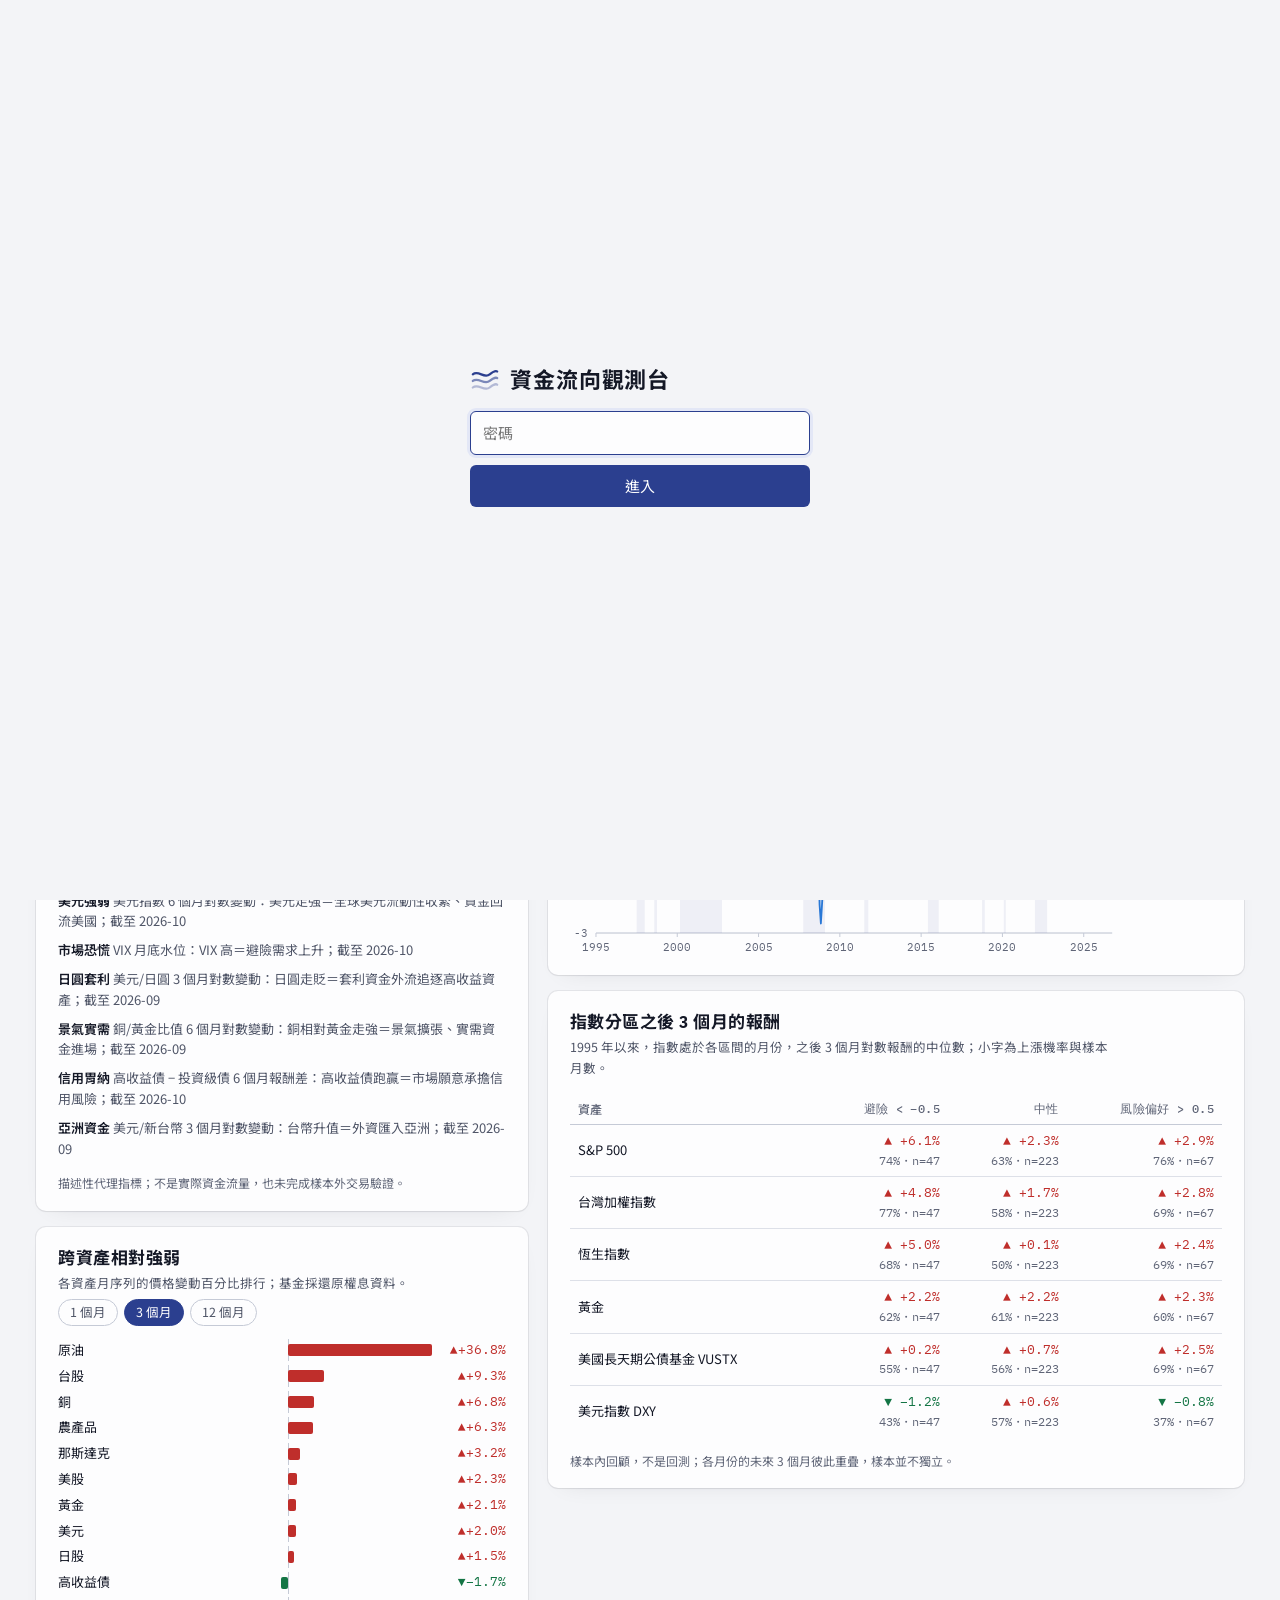
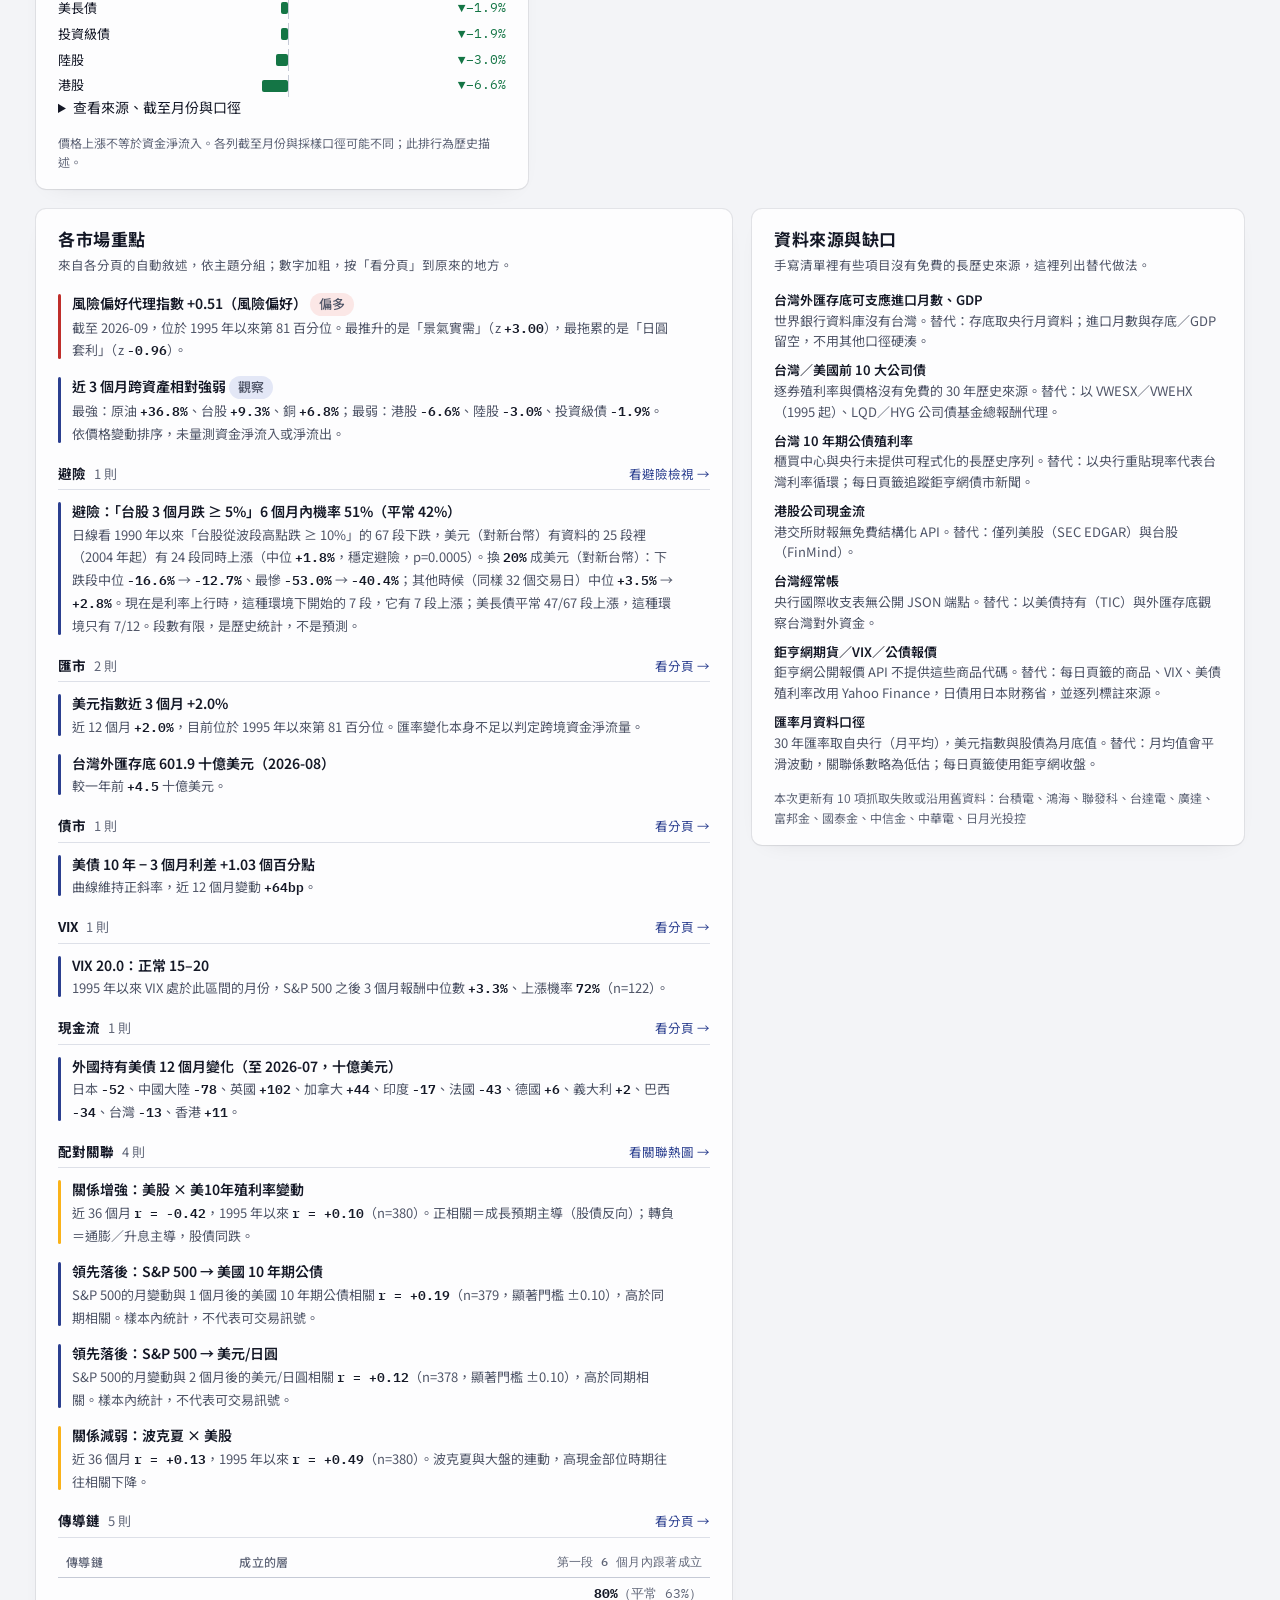
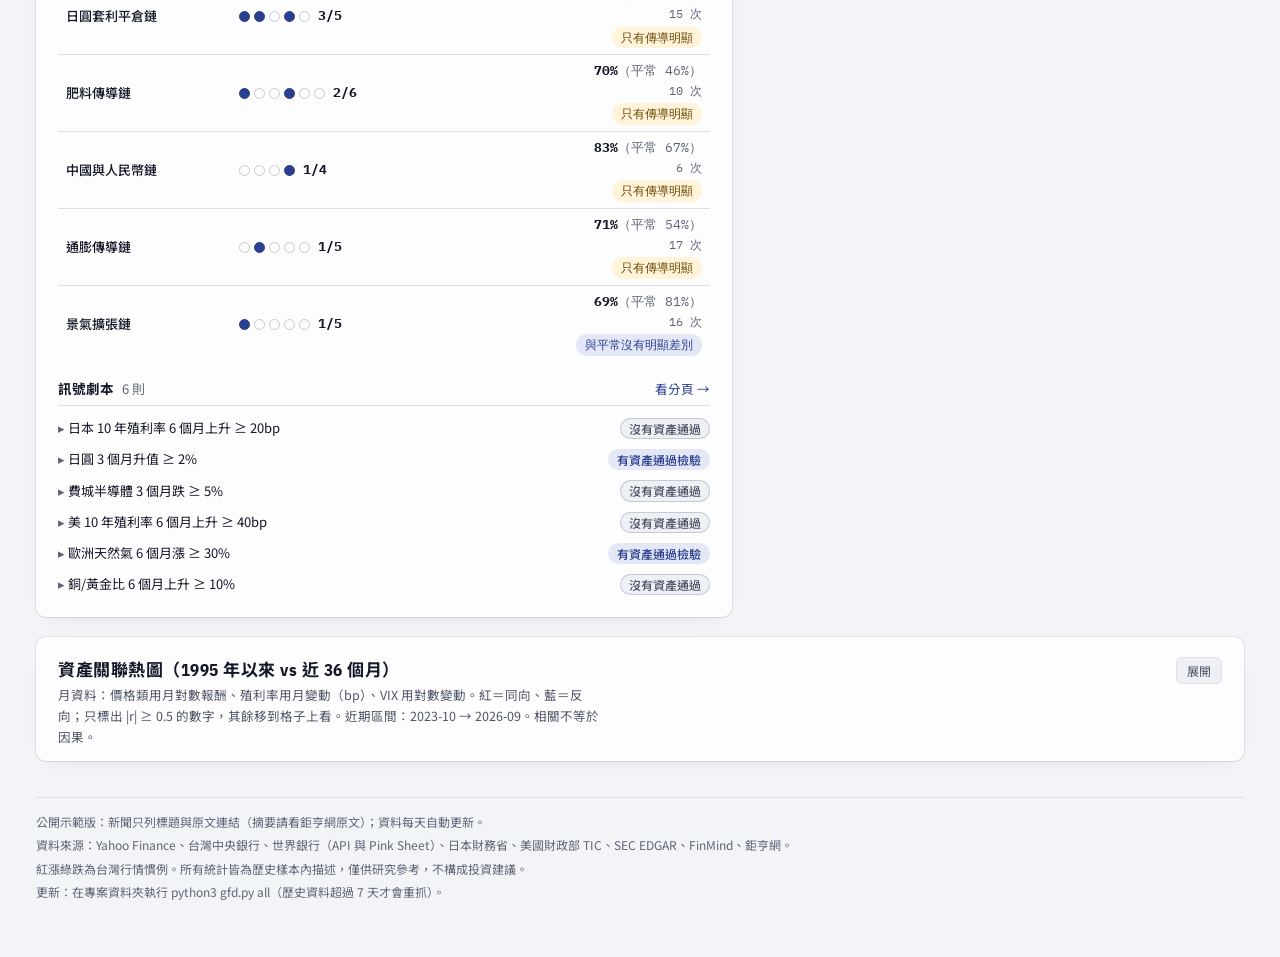
==== commit f97e7003: "deploy: 2026-10-17 18:33 資金流向觀測台公開示範版" ====
--- a/index.html
+++ b/index.html
@@ -868,6 +868,10 @@
 .kchip .k-l { font-size: 11.5px; color: var(--ink-2); line-height: 1.35; }
 .kchip b { font: 600 16px/1.3 var(--f-disp); font-variant-numeric: tabular-nums; }
 .kchip .k-s { font-size: 11.5px; color: var(--muted); line-height: 1.4; }
+/* 推演總結的「目前設定」小卡（63-settings.js） */
+.sc-settings .sc-set-head { margin: 0; font-size: 14px; }
+.sc-settings .sc-set-ver { font-variant-numeric: tabular-nums; }
+.sc-settings .sc-set-doc code { font-size: 12px; }
 @media (max-width: 640px) {
   .stat-tiles, .stat-tiles[class*="n-"] { grid-template-columns: 1fr 1fr; gap: 8px; }
   .stat-tiles.n-3 { grid-template-columns: 1fr; }
@@ -1132,6 +1136,21 @@
 .fc-sheet-note { flex: 1 1 18em; font-size: 12.5px; color: var(--ink-2); line-height: 1.6; }
 .fc-localcsv { font-size: 13px; color: var(--ink-2); overflow-wrap: anywhere; display: flex; flex-wrap: wrap; gap: 4px 10px; align-items: center; }
 .fc-localcsv code { font-family: var(--f-mono); font-size: 12.5px; padding: 1px 6px; border-radius: 4px; background: var(--surface-2); color: var(--ink); }
+.fc-weekly { display: flex; flex-wrap: wrap; align-items: center; gap: 8px 12px; margin-top: 10px; font-size: 13px; }
+.fc-weekly a.tool { display: inline-block; padding: 6px 14px; font-size: 13px; text-decoration: none; color: var(--accent); border-color: var(--accent); }
+.fc-localxlsx { color: var(--ink-2); overflow-wrap: anywhere; display: flex; flex-wrap: wrap; gap: 4px 10px; align-items: center; }
+.fc-localxlsx code { font-family: var(--f-mono); font-size: 12.5px; padding: 1px 6px; border-radius: 4px; background: var(--surface-2); color: var(--ink); }
+/* 沙盤推演帳本的 CSV（2026-10-12） */
+.sc-ledger-links { display: flex; flex-wrap: wrap; align-items: center; gap: 8px 12px; margin-top: 12px; padding-top: 10px; border-top: 1px solid var(--line); font-size: 13px; }
+.sc-ledger-links a.tool { display: inline-block; padding: 6px 14px; font-size: 13px; text-decoration: none; color: var(--accent); border-color: var(--accent); }
+.sc-ledger-links .note { flex: 1 1 100%; margin: 2px 0 0; }
+.sc-localcsv, .sc-localsimple { color: var(--ink-2); overflow-wrap: anywhere; display: flex; flex-wrap: wrap; gap: 4px 10px; align-items: center; }
+.sc-localcsv code, .sc-localsimple code { font-family: var(--f-mono); font-size: 12.5px; padding: 1px 6px; border-radius: 4px; background: var(--surface-2); color: var(--ink); }
+.sc-simple-row { flex: 1 1 100%; display: flex; flex-wrap: wrap; align-items: center; gap: 6px 12px; }
+.sc-simple-row .sub { flex: 1 1 260px; color: var(--ink-2); }
+.sc-simple-lead { color: var(--ink-2); font-size: 13px; }
+.sc-simple-row a.tool.sc-simple-batch { padding: 4px 10px; }
+.sc-ledger-note a { color: var(--accent); }
 
 /* 推演總結裡的入口 */
 .fc-entry-row { margin: 2px 0 14px; }
@@ -1194,6 +1213,7 @@
   table.data.fc-score-tbl .fc-tier { display: block; font-size: 11px; color: var(--muted); }
 }
 @media (prefers-reduced-motion: reduce) { .fc-c-name .fc-asset::before, button.fc-entry { transition: none; } button.fc-entry:active { transform: none; } }
+
 </style>
 
 <div class="app">
@@ -1247,7 +1267,7 @@
 
 <div class="tip" id="tip" role="status" hidden></div>
 
-<script id="gfd-data" type="application/json">{"built_at":"2026-10-11T07:33:48+08:00","analysis":{"generated_at":"2026-10-11T07:32:44+08:00","fetched_at":"2026-10-11T07:30:42","months":["1995-01","1995-02","1995-03","1995-04","1995-05","1995-06","1995-07","1995-08","1995-09","1995-10","1995-11","1995-12","1996-01","1996-02","1996-03","1996-04","1996-05","1996-06","1996-07","1996-08","1996-09","1996-10","1996-11","1996-12","1997-01","1997-02","1997-03","1997-04","1997-05","1997-06","1997-07","1997-08","1997-09","1997-10","1997-11","1997-12","1998-01","1998-02","1998-03","1998-04","1998-05","1998-06","1998-07","1998-08","1998-09","1998-10","1998-11","1998-12","1999-01","1999-02","1999-03","1999-04","1999-05","1999-06","1999-07","1999-08","1999-09","1999-10","1999-11","1999-12","2000-01","2000-02","2000-03","2000-04","2000-05","2000-06","2000-07","2000-08","2000-09","2000-10","2000-11","2000-12","2001-01","2001-02","2001-03","2001-04","2001-05","2001-06","2001-07","2001-08","2001-09","2001-10","2001-11","2001-12","2002-01","2002-02","2002-03","2002-04","2002-05","2002-06","2002-07","2002-08","2002-09","2002-10","2002-11","2002-12","2003-01","2003-02","2003-03","2003-04","2003-05","2003-06","2003-07","2003-08","2003-09","2003-10","2003-11","2003-12","2004-01","2004-02","2004-03","2004-04","2004-05","2004-06","2004-07","2004-08","2004-09","2004-10","2004-11","2004-12","2005-01","2005-02","2005-03","2005-04","2005-05","2005-06","2005-07","2005-08","2005-09","2005-10","2005-11","2005-12","2006-01","2006-02","2006-03","2006-04","2006-05","2006-06","2006-07","2006-08","2006-09","2006-10","2006-11","2006-12","2007-01","2007-02","2007-03","2007-04","2007-05","2007-06","2007-07","2007-08","2007-09","2007-10","2007-11","2007-12","2008-01","2008-02","2008-03","2008-04","2008-05","2008-06","2008-07","2008-08","2008-09","2008-10","2008-11","2008-12","2009-01","2009-02","2009-03","2009-04","2009-05","2009-06","2009-07","2009-08","2009-09","2009-10","2009-11","2009-12","2010-01","2010-02","2010-03","2010-04","2010-05","2010-06","2010-07","2010-08","2010-09","2010-10","2010-11","2010-12","2011-01","2011-02","2011-03","2011-04","2011-05","2011-06","2011-07","2011-08","2011-09","2011-10","2011-11","2011-12","2012-01","2012-02","2012-03","2012-04","2012-05","2012-06","2012-07","2012-08","2012-09","2012-10","2012-11","2012-12","2013-01","2013-02","2013-03","2013-04","2013-05","2013-06","2013-07","2013-08","2013-09","2013-10","2013-11","2013-12","2014-01","2014-02","2014-03","2014-04","2014-05","2014-06","2014-07","2014-08","2014-09","2014-10","2014-11","2014-12","2015-01","2015-02","2015-03","2015-04","2015-05","2015-06","2015-07","2015-08","2015-09","2015-10","2015-11","2015-12","2016-01","2016-02","2016-03","2016-04","2016-05","2016-06","2016-07","2016-08","2016-09","2016-10","2016-11","2016-12","2017-01","2017-02","2017-03","2017-04","2017-05","2017-06","2017-07","2017-08","2017-09","2017-10","2017-11","2017-12","2018-01","2018-02","2018-03","2018-04","2018-05","2018-06","2018-07","2018-08","2018-09","2018-10","2018-11","2018-12","2019-01","2019-02","2019-03","2019-04","2019-05","2019-06","2019-07","2019-08","2019-09","2019-10","2019-11","2019-12","2020-01","2020-02","2020-03","2020-04","2020-05","2020-06","2020-07","2020-08","2020-09","2020-10","2020-11","2020-12","2021-01","2021-02","2021-03","2021-04","2021-05","2021-06","2021-07","2021-08","2021-09","2021-10","2021-11","2021-12","2022-01","2022-02","2022-03","2022-04","2022-05","2022-06","2022-07","2022-08","2022-09","2022-10","2022-11","2022-12","2023-01","2023-02","2023-03","2023-04","2023-05","2023-06","2023-07","2023-08","2023-09","2023-10","2023-11","2023-12","2024-01","2024-02","2024-03","2024-04","2024-05","2024-06","2024-07","2024-08","2024-09","2024-10","2024-11","2024-12","2025-01","2025-02","2025-03","2025-04","2025-05","2025-06","2025-07","2025-08","2025-09","2025-10","2025-11","2025-12","2026-01","2026-02","2026-03","2026-04","2026-05","2026-06","2026-07","2026-08","2026-09","2026-10"],"complete_end":"2026-09","observe":{"v_vix":{"kind":"mechanical","short":"VIX","text":"VIX 要用期貨或選擇權才能表達，且股市大跌後必先衝高再回落"},"d_curve":{"kind":"mechanical","short":"利差","text":"利差要用債券部位表達，事件後的變動多半是機械性的"},"b_us10y":{"kind":"mechanical","short":"殖利率","text":"殖利率要用債券部位表達，事件後的變動多半是機械性的"},"b_us3m":{"kind":"mechanical","short":"殖利率","text":"短率貼著政策利率走，事件後的變動多半是機械性的"},"b_jp10y":{"kind":"mechanical","short":"殖利率","text":"殖利率要用債券部位表達，事件後的變動多半是機械性的"},"fx_usdcny":{"kind":"managed","short":"人民幣","text":"人民銀行每天設定中間價，境內即期匯率只能在中間價上下 2% 內波動；區間內仍反映供需，但方向與幅度受中間價與政策工具引導。可以拿它判斷中國的政策與內需壓力，但價格不完全由供需決定，不是純市場訊號。本站序列是月均與即期匯率，不是中間價"}},"curve":{"tenors":[{"sid":"b_us3m","x":0.25,"label":"3 個月"},{"sid":"b_us5y","x":5,"label":"5 年"},{"sid":"b_us10y","x":10,"label":"10 年"},{"sid":"b_us30y","x":30,"label":"30 年"}],"snapshots":[{"key":"y0","label":"今天","values":[4.06,5.02,5.24,5.6],"as_of":"2026-10-09"},{"key":"y1","label":"1 年前","values":[3.85,3.65,4.05,4.63],"as_of":"2025-10-10"},{"key":"y3","label":"3 年前","values":[5.35,4.75,4.78,4.94],"as_of":"2023-10-06"},{"key":"y10","label":"10 年前","values":[0.31,1.27,1.74,2.47],"as_of":"2016-10-07"},{"key":"y20","label":"20 年前","values":[4.76,4.59,4.63,4.77],"as_of":"2006-09-29"}],"episodes":[{"start":"2000-08","end":"2000-12","months":5,"min":-0.62,"noise":false,"min_at":"2000-12","ongoing":false,"spx12":-25.3,"spx24":-39.6,"recession":"2001-04","recession_lag":8},{"start":"2006-08","end":"2007-07","months":12,"min":-0.44,"noise":false,"min_at":"2007-02","ongoing":false,"spx12":13.1,"spx24":-1.6,"recession":"2008-01","recession_lag":17},{"start":"2019-05","end":"2019-09","months":5,"min":-0.43,"noise":false,"min_at":"2019-08","ongoing":false,"spx12":10.6,"spx24":52.8,"recession":"2020-03","recession_lag":10},{"start":"2020-02","end":"2020-02","months":1,"min":-0.1,"noise":true,"min_at":"2020-02","ongoing":false,"spx12":29.0,"spx24":48.1,"recession":"2020-03","recession_lag":1},{"start":"2022-11","end":"2024-11","months":25,"min":-1.61,"noise":false,"min_at":"2023-05","ongoing":false,"spx12":12.0,"spx24":47.8,"recession":null,"recession_lag":null},{"start":"2025-04","end":"2025-04","months":1,"min":-0.01,"noise":true,"min_at":"2025-04","ongoing":false,"spx12":29.4,"spx24":null,"recession":null,"recession_lag":null}],"latest":1.19,"latest_at":"2026-10-09","recessions":["2001-04","2008-01","2020-03"],"note":"短天期（3 個月）貼著政策利率；長天期（10、30 年）反映長期成長與通膨預期加期限溢酬。正常是往上斜；倒掛＝短率高於長率，市場預期未來降息。倒掛期間用月底值判定（10 年 − 3 個月 < 0），「之後」欄是從倒掛起算月的 S&P 500 價格變動與 NBER 認定的下一次衰退起點。資料是月底值。"},"strength":{"rows":[{"code":"USA","name":"美國","rank":1,"gdp":30770.0,"gdp_year":"2025","growth":2.2,"growth_year":"2025","cpi":2.9,"cpi_year":"2024","policy":3.88,"policy_at":"2026-09","policy_src":null,"real":0.9,"ca_gdp":-3.8,"ca_year":"2025","reserves":1385.0},{"code":"CHN","name":"中國","rank":2,"gdp":19498.0,"gdp_year":"2025","growth":5.0,"growth_year":"2025","cpi":0.1,"cpi_year":"2025","policy":3.0,"policy_at":"2026-09","policy_src":null,"real":2.9,"ca_gdp":3.8,"ca_year":"2025","reserves":3749.0},{"code":"DEU","name":"德國","rank":3,"gdp":5051.0,"gdp_year":"2025","growth":0.2,"growth_year":"2025","cpi":2.2,"cpi_year":"2025","policy":2.5,"policy_at":"2026-09","policy_src":"ECB","real":0.3,"ca_gdp":4.4,"ca_year":"2025","reserves":572.0},{"code":"JPN","name":"日本","rank":4,"gdp":4435.0,"gdp_year":"2025","growth":1.2,"growth_year":"2025","cpi":3.2,"cpi_year":"2025","policy":1.25,"policy_at":"2026-09","policy_src":null,"real":-1.9,"ca_gdp":4.9,"ca_year":"2025","reserves":1371.0},{"code":"IND","name":"印度","rank":5,"gdp":3956.0,"gdp_year":"2025","growth":7.6,"growth_year":"2025","cpi":2.4,"cpi_year":"2025","policy":5.25,"policy_at":"2026-06","policy_src":null,"real":2.9,"ca_gdp":-0.5,"ca_year":"2025","reserves":700.0},{"code":"GBR","name":"英國","rank":6,"gdp":4003.0,"gdp_year":"2025","growth":1.4,"growth_year":"2025","cpi":3.9,"cpi_year":"2025","policy":3.75,"policy_at":"2026-09","policy_src":null,"real":-0.1,"ca_gdp":-3.1,"ca_year":"2025","reserves":214.0},{"code":"FRA","name":"法國","rank":7,"gdp":3366.0,"gdp_year":"2025","growth":0.8,"growth_year":"2025","cpi":0.9,"cpi_year":"2025","policy":2.5,"policy_at":"2026-09","policy_src":"ECB","real":1.6,"ca_gdp":-0.3,"ca_year":"2025","reserves":428.0},{"code":"ITA","name":"義大利","rank":8,"gdp":2552.0,"gdp_year":"2025","growth":0.5,"growth_year":"2025","cpi":1.5,"cpi_year":"2025","policy":2.5,"policy_at":"2026-09","policy_src":"ECB","real":1.0,"ca_gdp":1.1,"ca_year":"2025","reserves":434.0},{"code":"CAN","name":"加拿大","rank":9,"gdp":2320.0,"gdp_year":"2025","growth":1.7,"growth_year":"2025","cpi":2.1,"cpi_year":"2025","policy":2.25,"policy_at":"2026-09","policy_src":null,"real":0.2,"ca_gdp":-1.0,"ca_year":"2025","reserves":126.0},{"code":"RUS","name":"俄羅斯","rank":10,"gdp":2561.0,"gdp_year":"2025","growth":1.0,"growth_year":"2025","cpi":8.7,"cpi_year":"2025","policy":14.0,"policy_at":"2026-09","policy_src":null,"real":5.3,"ca_gdp":1.5,"ca_year":"2025","reserves":608.0},{"code":"TWN","name":"台灣","rank":null,"gdp":null,"gdp_year":null,"growth":null,"growth_year":null,"cpi":null,"cpi_year":null,"policy":2.0,"policy_at":"2026-08","policy_src":"央行重貼現率","real":null,"ca_gdp":null,"ca_year":null,"reserves":602.0}],"note":"GDP、成長率、CPI 年增率、經常帳／GDP：世界銀行年資料；政策利率：國際清算銀行月底值（德、法、義為歐洲央行存款機制利率）；台灣：央行重貼現率，其餘欄位世界銀行沒有台灣。實質利率＝政策利率 − 最近一年 CPI 年增率，是費雪方程式的粗略版。"},"series":{"fx_dxy":{"name":"美元指數 DXY","group":"fx","kind":"price","unit":"指數","note":"月底值","source":"Yahoo Finance","values":[87.99,85.93,81.9,81.8,82.57,81.58,81.57,85.57,84.29,83.66,85.26,84.76,87.38,86.29,86.52,88.02,87.78,87.82,85.9,86.36,87.94,87.43,87.92,88.18,93.04,94.89,94.72,97.18,94.85,95.67,99.64,99.0,97.11,95.64,97.79,99.65,100.79,99.82,101.5,99.71,100.45,101.17,101.2,100.2,96.17,93.73,96.2,94.17,96.08,98.68,100.1,101.0,102.51,102.85,99.75,99.95,98.54,99.06,101.99,101.87,105.13,105.92,105.44,110.14,108.74,106.84,109.57,112.6,113.25,116.65,115.24,109.56,110.52,112.01,117.37,115.85,119.07,119.43,117.18,113.42,113.48,114.86,116.13,116.75,120.24,119.16,118.62,115.19,111.81,106.11,107.41,106.98,106.87,106.64,106.41,101.85,99.91,99.71,99.06,97.19,93.27,94.73,96.89,98.1,92.85,92.73,90.21,86.92,87.2,87.31,87.61,90.48,88.95,88.8,89.96,88.94,87.36,84.91,81.82,80.85,83.6,82.51,84.06,84.43,87.76,89.11,89.35,87.58,89.52,90.07,91.57,91.17,88.96,90.11,89.73,86.11,84.72,85.22,85.3,85.05,85.97,85.32,82.92,83.72,84.61,83.57,82.93,81.45,82.3,81.92,80.77,80.79,77.72,76.48,76.15,76.7,75.18,73.71,71.8,72.51,72.88,72.46,73.23,77.38,79.45,85.63,86.52,81.31,86.0,88.01,85.43,84.61,80.43,80.13,78.35,78.17,76.65,76.3,74.88,77.86,79.46,80.36,81.07,81.87,86.59,86.02,81.54,83.2,78.72,77.27,81.2,79.03,77.74,76.89,75.86,72.93,74.64,74.3,73.9,74.13,78.55,76.17,78.39,80.17,79.28,78.73,78.93,78.79,83.04,81.65,82.64,81.25,79.94,79.92,80.15,79.77,79.21,81.98,82.99,81.73,83.38,83.17,81.45,82.09,80.22,80.2,80.68,80.04,81.27,79.78,80.1,79.49,80.37,79.78,81.46,82.75,85.94,86.88,88.36,90.27,94.8,95.25,98.36,94.6,96.91,95.49,97.37,95.95,96.35,96.95,100.17,98.63,99.61,98.21,94.59,93.08,95.89,96.14,95.53,96.02,95.46,98.45,101.5,102.39,99.51,101.12,100.35,99.05,96.92,95.66,92.86,92.67,93.08,94.55,93.01,92.12,89.13,90.61,89.97,91.84,93.99,94.63,94.49,95.14,95.19,97.13,97.27,96.17,95.58,96.16,97.28,97.48,97.75,96.13,98.52,98.92,99.38,97.35,98.27,96.39,97.39,98.13,99.05,99.02,98.34,97.39,93.49,92.14,93.89,94.04,91.87,89.94,90.58,90.93,93.23,91.28,89.84,92.44,92.17,92.63,94.25,94.12,95.99,95.67,96.54,96.71,98.31,102.96,101.75,104.69,105.9,108.7,112.12,111.53,105.95,103.52,102.1,104.87,102.51,101.67,104.32,102.91,101.86,103.62,106.17,106.66,103.5,101.33,103.27,104.16,104.55,106.22,104.67,105.87,104.1,101.7,100.78,103.98,105.74,108.49,108.37,107.61,104.21,99.47,99.33,96.88,100.03,97.77,97.77,99.8,99.46,98.28,96.99,97.61,99.96,98.08,98.91,101.19,99.8,99.43,101.45,102.231],"stats":{"first":"1995-01","last":"2026-10","value":102.231,"c1":0.77,"c3":2.44,"c12":2.44,"c60":8.62,"min":71.8,"min_at":"2008-03","max":120.24,"max_at":"2002-01","pct":82.0,"vol":7.54,"cagr":0.47,"mdd":-40.29,"mdd_at":"2008-03","dd_now":-14.98}},"fx_usdtwd":{"name":"美元/新台幣","group":"fx","kind":"price","unit":"TWD","note":"央行月均匯率；上升＝台幣貶值","source":"台灣中央銀行","values":[26.305,26.333,26.091,25.417,25.536,25.775,26.249,27.229,27.418,26.915,27.252,27.305,27.408,27.478,27.408,27.173,27.326,27.662,27.557,27.49,27.493,27.508,27.496,27.497,27.451,27.541,27.533,27.61,27.768,27.878,27.976,28.705,28.608,29.4,31.627,32.338,33.85,32.798,32.476,32.976,33.466,34.448,34.364,34.688,34.568,33.022,32.518,32.292,32.248,32.555,33.113,32.893,32.756,32.483,32.273,32.0,31.801,31.767,31.735,31.612,30.801,30.722,30.699,30.49,30.739,30.808,30.942,31.08,31.193,31.829,32.424,33.084,32.689,32.32,32.587,32.918,33.251,34.271,34.779,34.615,34.587,34.549,34.496,34.695,35.022,35.066,35.018,34.913,34.459,33.988,33.404,33.979,34.589,34.951,34.71,34.848,34.607,34.787,34.723,34.824,34.716,34.623,34.416,34.335,33.996,33.896,34.05,34.058,33.687,33.227,33.306,33.006,33.504,33.643,33.891,34.119,33.92,33.808,32.774,32.226,31.939,31.516,31.164,31.523,31.303,31.371,31.921,32.111,32.924,33.491,33.58,33.299,32.107,32.371,32.489,32.311,31.762,32.48,32.632,32.79,32.907,33.206,32.824,32.523,32.768,32.969,33.012,33.145,33.26,32.932,32.789,32.952,32.984,32.552,32.332,32.417,32.368,31.614,30.604,30.35,30.602,30.366,30.407,31.191,31.957,32.689,33.116,33.146,33.33,34.277,34.34,33.695,32.907,32.792,32.92,32.883,32.588,32.33,32.337,32.279,31.896,32.094,31.877,31.519,31.962,32.307,32.173,31.948,31.778,30.96,30.706,30.549,29.613,29.394,29.529,29.009,28.814,28.873,28.859,28.998,29.745,30.279,30.242,30.272,30.061,29.563,29.546,29.504,29.523,29.948,30.007,29.988,29.608,29.335,29.185,29.119,29.184,29.665,29.798,29.88,29.888,30.089,30.041,30.029,29.782,29.492,29.589,29.813,30.264,30.377,30.446,30.268,30.177,30.043,30.0,30.037,30.155,30.432,30.793,31.451,31.685,31.566,31.526,31.13,30.717,31.113,31.343,32.387,32.889,32.727,32.802,33.006,33.644,33.552,32.855,32.355,32.573,32.4,32.124,31.577,31.483,31.571,31.758,32.012,31.742,30.898,30.658,30.39,30.156,30.265,30.435,30.263,30.15,30.259,30.11,29.983,29.44,29.308,29.216,29.394,29.878,30.08,30.565,30.729,30.755,30.904,30.857,30.826,30.83,30.816,30.857,30.861,31.246,31.335,31.089,31.413,31.142,30.731,30.479,30.325,30.045,30.191,30.205,30.089,29.957,29.752,29.563,29.521,29.359,28.934,28.844,28.539,28.431,28.35,28.385,28.257,27.921,27.797,28.001,27.878,27.737,27.946,27.818,27.761,27.678,27.881,28.441,29.148,29.597,29.632,29.866,30.089,31.242,31.969,31.462,30.671,30.453,30.179,30.559,30.569,30.734,30.824,31.203,31.829,32.032,32.302,31.925,31.282,31.221,31.437,31.688,32.352,32.325,32.386,32.65,32.266,31.976,32.093,32.364,32.574,32.881,32.806,32.984,32.64,30.208,29.694,29.323,30.179,30.39,30.633,31.17,31.391,31.54,31.51,31.853,31.663,31.508,31.618,32.207,32.036,31.716,null],"stats":{"first":"1995-01","last":"2026-09","value":31.716,"c1":-1.0,"c3":0.31,"c12":4.36,"c60":14.35,"min":25.417,"min_at":"1995-04","max":35.066,"max_at":"2002-02","pct":56.0,"vol":4.55,"cagr":0.59,"mdd":-21.07,"mdd_at":"2022-01","dd_now":-9.55}},"fx_usdjpy":{"name":"美元/日圓","group":"fx","kind":"price","unit":"JPY","note":"月均匯率；上升＝日圓貶值","source":"台灣中央銀行","values":[99.75,98.24,90.79,83.67,85.1,84.53,87.22,94.55,100.49,100.65,101.92,101.81,105.84,105.73,105.82,107.46,106.45,108.86,109.32,107.75,109.75,112.36,112.26,113.76,118.02,123.01,122.64,125.51,118.99,114.2,115.16,117.9,120.75,121.06,125.27,129.38,129.45,126.0,128.69,131.67,135.0,140.57,140.73,144.65,134.59,121.3,120.58,117.62,113.18,116.66,119.78,119.81,122.11,120.9,119.86,113.41,107.57,105.97,104.96,102.68,105.16,109.31,106.71,105.48,108.11,106.23,107.9,108.07,106.75,108.37,108.89,112.21,117.1,116.04,121.12,123.83,121.93,122.15,124.65,121.61,118.98,121.28,122.31,127.36,132.66,133.52,131.2,131.07,126.48,123.6,118.07,119.01,120.37,123.86,122.55,122.27,118.65,119.27,118.54,119.79,117.26,118.26,118.69,118.83,115.19,109.58,109.2,107.94,106.51,106.55,108.62,107.25,112.52,109.47,109.36,110.36,110.01,108.92,104.9,103.84,103.94,104.88,105.31,107.36,106.91,108.63,111.94,110.72,111.06,114.82,118.41,118.64,115.45,117.89,117.31,117.11,111.61,114.53,115.67,115.88,117.01,118.66,117.35,117.13,120.58,120.45,117.28,118.87,120.73,122.62,121.59,116.72,115.02,115.74,111.21,112.25,107.66,107.16,100.79,102.49,104.14,106.9,106.81,109.28,106.75,100.33,96.68,91.32,90.48,92.5,98.16,99.0,96.3,96.52,94.5,94.84,91.49,90.29,89.19,89.56,91.16,90.28,90.52,93.38,91.77,90.92,87.71,85.47,84.39,81.87,82.48,83.43,82.61,82.5,81.79,83.35,81.26,80.51,79.4,77.22,76.84,76.77,77.58,77.86,76.98,78.39,82.43,81.49,79.72,79.32,78.98,78.66,78.17,78.97,80.79,83.58,89.16,93.17,94.79,97.7,101.08,97.33,99.75,97.87,99.28,97.82,99.79,103.41,103.94,102.16,102.27,102.56,101.79,102.05,102.78,102.96,107.24,108.06,116.21,119.31,118.31,118.56,120.39,119.55,120.69,123.75,123.24,123.23,120.29,120.06,122.53,121.92,118.31,115.09,113.07,109.97,109.06,105.49,103.97,101.27,101.94,103.82,107.62,115.9,114.75,113.07,113.01,110.06,112.26,110.91,112.39,109.91,110.72,112.96,112.99,112.95,110.77,107.9,106.0,107.52,109.7,110.03,111.42,111.06,111.95,112.78,113.38,112.57,108.92,110.35,111.21,111.66,109.85,108.06,108.24,106.27,107.48,108.12,108.79,109.15,109.28,109.97,107.29,107.93,107.29,107.56,106.7,106.04,105.69,105.22,104.43,103.89,103.7,105.37,108.65,109.13,109.11,110.11,110.17,109.84,110.22,113.13,114.02,113.62,114.85,115.21,118.51,126.22,128.88,133.8,136.72,135.24,143.29,147.01,142.82,135.42,130.34,132.59,133.85,133.33,137.19,141.16,140.84,144.77,147.75,149.53,149.84,144.69,146.65,149.39,149.63,153.43,156.1,157.82,157.74,146.23,143.22,149.63,154.04,152.52,156.41,151.97,149.18,144.39,144.88,144.46,146.81,147.67,147.97,151.28,155.0,155.89,156.66,155.18,158.64,159.28,158.31,160.69,162.61,158.74,156.28,null],"stats":{"first":"1995-01","last":"2026-09","value":156.28,"c1":-1.55,"c3":-2.74,"c12":5.62,"c60":41.79,"min":76.77,"min_at":"2011-10","max":162.61,"max_at":"2026-07","pct":97.0,"vol":8.64,"cagr":1.43,"mdd":-46.93,"mdd_at":"2011-10","dd_now":-3.89}},"fx_usdcny":{"name":"美元/人民幣","group":"fx","kind":"price","unit":"CNY","note":"月均匯率；上升＝人民幣貶值。中間價由政策引導，本站只當觀察指標","source":"台灣中央銀行","values":[8.4413,8.4354,8.4276,8.4225,8.318,8.3009,8.3007,8.3075,8.3185,8.3155,8.3135,8.3156,8.3186,8.3132,8.3289,8.3315,8.3288,8.3225,8.316,8.3081,8.3043,8.2999,8.2993,8.299,8.2963,8.2929,8.2957,8.2957,8.2929,8.2921,8.2911,8.2894,8.2872,8.2838,8.2811,8.2796,8.2798,8.279,8.2792,8.2792,8.279,8.2797,8.2798,8.2799,8.279,8.2778,8.2778,8.2779,8.279,8.278,8.2791,8.2792,8.2785,8.278,8.2776,8.2773,8.2774,8.2774,8.2782,8.2793,8.2793,8.2781,8.2786,8.2793,8.2781,8.2772,8.2794,8.2796,8.2796,8.2785,8.2774,8.2772,8.2776,8.2771,8.2775,8.2771,8.2773,8.277,8.2769,8.277,8.2768,8.2768,8.2769,8.2769,8.2767,8.2767,8.2771,8.2772,8.277,8.2771,8.2768,8.2767,8.277,8.277,8.2771,8.2772,8.2768,8.2773,8.2772,8.2771,8.2769,8.2771,8.2772,8.277,8.2771,8.2768,8.2769,8.277,8.277,8.2771,8.2771,8.2769,8.2771,8.2767,8.2767,8.2768,8.2767,8.2765,8.2765,8.2765,8.2765,8.2765,8.2765,8.2765,8.2765,8.2765,8.23,8.1017,8.0919,8.0894,8.0841,8.0757,8.0664,8.0495,8.035,8.0156,8.0145,8.0067,7.9908,7.9733,7.9362,7.9032,7.8661,7.824,7.7896,7.7546,7.739,7.7257,7.6734,7.633,7.5796,7.5753,7.5243,7.5006,7.4233,7.372,7.2478,7.165,7.0752,7.0008,6.9741,6.8984,6.8376,6.8515,6.8306,6.8316,6.8286,6.8427,6.8381,6.8358,6.8382,6.8312,6.8246,6.8332,6.832,6.8322,6.8289,6.8275,6.8274,6.8279,6.8273,6.827,6.8264,6.8262,6.8274,6.8165,6.7777,6.7901,6.742,6.6732,6.6558,6.6536,6.6034,6.584,6.5662,6.5292,6.4995,6.4778,6.4612,6.409,6.3828,6.3565,6.3392,6.3286,6.3158,6.3004,6.3081,6.2966,6.3054,6.3178,6.324,6.3404,6.3394,6.3144,6.2958,6.2901,6.2787,6.2842,6.2746,6.2471,6.1978,6.1708,6.1718,6.1708,6.1582,6.1404,6.1376,6.1172,6.1039,6.1133,6.1369,6.1551,6.1629,6.1564,6.1675,6.1606,6.1521,6.144,6.1443,6.1242,6.1274,6.1344,6.1505,6.1298,6.1142,6.1161,6.1167,6.3056,6.3693,6.3491,6.3642,6.4527,6.574,6.5439,6.5071,6.4787,6.5288,6.5958,6.6789,6.6492,6.6726,6.7491,6.8336,6.922,6.898,6.8731,6.8972,6.8916,6.8899,6.808,6.7715,6.671,6.5684,6.6175,6.6254,6.5936,6.429,6.3135,6.3195,6.2996,6.3743,6.4657,6.719,6.8518,6.8565,6.9363,6.9408,6.8855,6.7876,6.7356,6.7116,6.7167,6.8703,6.9014,6.8775,7.0621,7.1159,7.0831,7.0183,7.0205,6.921,6.9997,7.0181,7.0726,7.1111,7.0858,7.008,6.9293,6.809,6.7022,6.6082,6.5442,6.4685,6.4596,6.5094,6.5191,6.4309,6.4245,6.4747,6.4761,6.4562,6.4114,6.3901,6.3672,6.356,6.3414,6.3449,6.4335,6.7175,6.6961,6.7354,6.8022,7.0302,7.2251,7.1808,6.9829,6.7953,6.8355,6.8968,6.8886,6.9945,7.1625,7.1853,7.2529,7.2992,7.3115,7.2363,7.1496,7.1714,7.1932,7.2024,7.2395,7.2329,7.2557,7.2627,7.1526,7.0753,7.1028,7.2047,7.2767,7.3091,7.2789,7.2514,7.3018,7.2091,7.181,7.1728,7.1747,7.1245,7.1196,7.1116,7.0437,6.9679,6.9087,6.895,6.8371,6.7954,6.7764,6.7762,6.7366,6.7088,null],"stats":{"first":"1995-01","last":"2026-09","value":6.7088,"c1":-0.41,"c3":-1.0,"c12":-5.83,"c60":3.91,"min":6.1039,"min_at":"2014-01","max":8.4413,"max_at":"1995-01","pct":27.0,"vol":2.59,"cagr":-0.72,"mdd":-27.69,"mdd_at":"2014-01","dd_now":-20.52}},"fx_eurusd":{"name":"歐元/美元","group":"fx","kind":"price","unit":"USD","note":"月均匯率，1999 年歐元誕生起；上升＝歐元升值","source":"台灣中央銀行","values":[1.242,1.258,1.317,1.341,1.321,1.331,1.345,1.304,1.288,1.322,1.324,1.304,1.287,1.288,1.281,1.264,1.247,1.253,1.271,1.27,1.268,1.259,1.279,1.25,1.215,1.167,1.15,1.145,1.148,1.137,1.104,1.072,1.1,1.12,1.14,1.112,1.088,1.0866,1.0843,1.0861,1.1084,1.1014,1.0975,1.1017,1.154,1.1941,1.1651,1.1712,1.1608,1.1206,1.0882,1.0704,1.0627,1.0377,1.0349,1.0602,1.05,1.0707,1.0343,1.011,1.0134,0.9833,0.9643,0.9466,0.9058,0.9491,0.9395,0.904,0.8719,0.8548,0.8563,0.8969,0.9381,0.9216,0.9091,0.8918,0.874,0.8531,0.8605,0.9002,0.9109,0.9058,0.8882,0.8923,0.8833,0.87,0.8758,0.8858,0.917,0.9554,0.9922,0.9778,0.9808,0.9811,1.0014,1.0183,1.0622,1.0773,1.0807,1.0848,1.1582,1.1663,1.1372,1.1139,1.1222,1.1692,1.1702,1.2286,1.2613,1.2646,1.2262,1.1985,1.2007,1.2138,1.2266,1.2176,1.2218,1.249,1.2991,1.3408,1.3119,1.3014,1.3201,1.2938,1.2694,1.2165,1.2037,1.2292,1.2256,1.2015,1.1786,1.1856,1.2103,1.1938,1.202,1.2271,1.277,1.265,1.2684,1.2811,1.2727,1.2611,1.2881,1.3213,1.2999,1.3074,1.3242,1.3516,1.3511,1.3419,1.3716,1.3622,1.3896,1.4227,1.4684,1.457,1.4718,1.4748,1.5527,1.5751,1.5557,1.5553,1.577,1.4975,1.437,1.3322,1.2732,1.3449,1.3239,1.2785,1.305,1.319,1.365,1.4016,1.4088,1.4268,1.4562,1.4816,1.4914,1.4614,1.4272,1.3686,1.3569,1.3406,1.2565,1.2209,1.277,1.2894,1.3067,1.3898,1.3661,1.322,1.336,1.3649,1.3999,1.4442,1.4349,1.4388,1.4264,1.4343,1.377,1.3706,1.3556,1.3179,1.2905,1.3224,1.3201,1.3162,1.2789,1.2526,1.2288,1.24,1.2856,1.2974,1.2828,1.3119,1.3288,1.3359,1.2964,1.3026,1.2982,1.3189,1.308,1.331,1.3348,1.3635,1.3493,1.3704,1.361,1.3659,1.3823,1.3813,1.3732,1.3592,1.3539,1.3316,1.2901,1.2673,1.2472,1.2331,1.1621,1.135,1.0838,1.0779,1.115,1.1213,1.0996,1.1139,1.1221,1.1235,1.0736,1.0877,1.086,1.1093,1.11,1.1339,1.1311,1.1229,1.1069,1.1212,1.1212,1.1026,1.0799,1.0543,1.0614,1.0643,1.0685,1.0723,1.1058,1.1229,1.1511,1.1807,1.1915,1.1756,1.1738,1.1836,1.22,1.2348,1.2336,1.2276,1.1812,1.1678,1.1686,1.1549,1.1659,1.1484,1.1367,1.1384,1.1416,1.1351,1.1302,1.1238,1.1185,1.1293,1.1218,1.1126,1.1004,1.1053,1.1051,1.1113,1.11,1.0905,1.1063,1.0862,1.0902,1.1255,1.1463,1.1828,1.1792,1.1775,1.1838,1.217,1.2171,1.2098,1.1899,1.1979,1.2146,1.2047,1.1822,1.1772,1.177,1.1601,1.1414,1.1304,1.1314,1.1342,1.1019,1.0819,1.0579,1.0566,1.0179,1.0128,0.9904,0.9826,1.0201,1.0589,1.0769,1.0715,1.0706,1.0968,1.0868,1.084,1.1058,1.0909,1.0684,1.0563,1.0808,1.0903,1.0905,1.0795,1.0872,1.0728,1.0812,1.0759,1.0844,1.1012,1.1106,1.0904,1.063,1.0479,1.0354,1.0413,1.0807,1.1214,1.1278,1.1516,1.1677,1.1631,1.1732,1.163,1.156,1.1709,1.1738,1.1824,1.1558,1.1706,1.1673,1.1518,1.1417,1.1593,1.1527,null],"stats":{"first":"1995-01","last":"2026-09","value":1.1527,"c1":-0.57,"c3":0.08,"c12":-1.75,"c60":-2.06,"min":0.8531,"min_at":"2001-06","max":1.577,"max_at":"2008-07","pct":45.0,"vol":7.36,"cagr":-0.24,"mdd":-37.69,"mdd_at":"2022-10","dd_now":-26.91}},"fx_gbpusd":{"name":"英鎊/美元","group":"fx","kind":"price","unit":"USD","note":"月均匯率；上升＝英鎊升值","source":"台灣中央銀行","values":[1.5749,1.5717,1.6004,1.6085,1.5879,1.5948,1.5947,1.5696,1.5572,1.5572,1.5638,1.5392,1.5303,1.5361,1.5272,1.5153,1.5145,1.5423,1.5536,1.5497,1.5592,1.5852,1.6648,1.6646,1.6603,1.6242,1.6103,1.6289,1.6333,1.6465,1.6714,1.6045,1.5996,1.6312,1.6878,1.6614,1.6353,1.6393,1.6611,1.672,1.6376,1.6498,1.6435,1.6313,1.6803,1.6946,1.6616,1.6704,1.6511,1.6284,1.6203,1.6102,1.6154,1.5957,1.5738,1.607,1.623,1.657,1.6234,1.6136,1.6415,1.6001,1.5798,1.5833,1.5087,1.5081,1.5085,1.4899,1.4345,1.4516,1.4258,1.4616,1.4784,1.4539,1.4452,1.4348,1.4252,1.4012,1.4139,1.437,1.4627,1.4516,1.4367,1.4393,1.4323,1.4225,1.4224,1.4426,1.4593,1.486,1.5534,1.5361,1.5546,1.5572,1.5616,1.5862,1.6162,1.6094,1.5827,1.5741,1.6228,1.6605,1.6247,1.594,1.6101,1.6762,1.6888,1.7502,1.8216,1.8671,1.8276,1.8025,1.7857,1.8275,1.8413,1.8194,1.7927,1.8057,1.8596,1.9293,1.8837,1.8874,1.9055,1.8946,1.857,1.8188,1.7505,1.7932,1.808,1.7636,1.7351,1.7452,1.7662,1.7481,1.7434,1.7663,1.8695,1.8433,1.8443,1.8928,1.8862,1.8749,1.9115,1.9638,1.9592,1.9568,1.9472,1.9899,1.9836,1.9856,2.0332,2.0093,2.0165,2.0432,2.0707,2.0235,1.9696,1.9637,2.0035,1.981,1.9654,1.9639,1.9887,1.9496,1.7964,1.6888,1.5346,1.4871,1.4407,1.4402,1.4112,1.4695,1.5403,1.6356,1.6349,1.6548,1.6336,1.6178,1.6586,1.6241,1.6171,1.5617,1.5047,1.5325,1.4631,1.4625,1.5289,1.5896,1.5572,1.5858,1.5968,1.5603,1.5532,1.6124,1.6167,1.6342,1.6319,1.6369,1.6123,1.6373,1.5782,1.5759,1.5836,1.5605,1.552,1.5799,1.5816,1.5999,1.5917,1.5563,1.5589,1.5713,1.6118,1.6083,1.5966,1.551,1.5965,1.5478,1.5073,1.5296,1.5304,1.5501,1.519,1.5492,1.5868,1.6099,1.6079,1.6375,1.6474,1.6314,1.6623,1.6738,1.685,1.6904,1.6883,1.6702,1.6296,1.6065,1.6001,1.5708,1.5254,1.5325,1.4976,1.4943,1.5473,1.5552,1.5557,1.5604,1.5356,1.5134,1.5212,1.4989,1.4401,1.4292,1.4226,1.431,1.4524,1.4199,1.315,1.3115,1.3139,1.234,1.2432,1.2498,1.2289,1.2485,1.2332,1.2634,1.293,1.2801,1.299,1.2962,1.3328,1.3205,1.3208,1.3404,1.3821,1.3954,1.397,1.4074,1.3484,1.3292,1.3168,1.2879,1.3062,1.3012,1.2902,1.2677,1.2891,1.301,1.317,1.3043,1.2841,1.2677,1.247,1.2146,1.2361,1.2636,1.2883,1.3131,1.3072,1.2961,1.2381,1.2409,1.2304,1.2522,1.2683,1.3121,1.2956,1.297,1.3201,1.3375,1.3643,1.3855,1.3857,1.3841,1.4079,1.403,1.3805,1.3802,1.3725,1.3699,1.3477,1.3273,1.3547,1.3535,1.3176,1.294,1.244,1.2303,1.1984,1.2002,1.1319,1.1295,1.1703,1.2207,1.222,1.2102,1.2137,1.2449,1.2481,1.2617,1.2903,1.2709,1.2388,1.2163,1.2398,1.2641,1.2698,1.2631,1.2715,1.2523,1.2626,1.271,1.2868,1.2919,1.3221,1.306,1.2751,1.2683,1.2353,1.2527,1.2909,1.3133,1.3359,1.356,1.3503,1.3443,1.3504,1.3352,1.3116,1.3378,1.3526,1.358,1.334,1.3461,1.3488,1.3341,1.3375,1.3539,1.3437,null],"stats":{"first":"1995-01","last":"2026-09","value":1.3437,"c1":-0.75,"c3":0.72,"c12":-0.5,"c60":-2.1,"min":1.1295,"min_at":"2022-10","max":2.0707,"max_at":"2007-11","pct":25.0,"vol":7.05,"cagr":-0.5,"mdd":-45.45,"mdd_at":"2022-10","dd_now":-35.11}},"fx_audusd":{"name":"澳幣/美元","group":"fx","kind":"price","unit":"USD","note":"月均匯率；上升＝澳幣升值。礦產出口國，跟著銅、鐵礦砂與中國需求走","source":"台灣中央銀行","values":[0.7658,0.7453,0.7357,0.7361,0.7278,0.7196,0.7268,0.7412,0.7542,0.758,0.7459,0.7416,0.742,0.7555,0.7714,0.7868,0.797,0.7915,0.7893,0.783,0.7929,0.7918,0.7961,0.7979,0.7791,0.767,0.7888,0.779,0.7753,0.7534,0.7425,0.7412,0.7237,0.7212,0.6954,0.6621,0.6544,0.6734,0.6699,0.653,0.6312,0.6031,0.6182,0.5903,0.5889,0.6179,0.6342,0.6184,0.6308,0.6399,0.63,0.6418,0.6621,0.6559,0.6578,0.6453,0.6488,0.6515,0.6395,0.6404,0.6576,0.6291,0.6096,0.5978,0.5784,0.5937,0.5887,0.5817,0.5539,0.5277,0.5223,0.5476,0.5557,0.5351,0.5048,0.501,0.52,0.5181,0.5101,0.5248,0.5063,0.5048,0.5168,0.5141,0.5167,0.513,0.5247,0.5354,0.5497,0.5696,0.5544,0.5421,0.547,0.5497,0.5611,0.5632,0.5823,0.5941,0.6022,0.61,0.647,0.6643,0.662,0.651,0.6614,0.6937,0.7158,0.7384,0.7689,0.7777,0.7498,0.7458,0.7054,0.6942,0.7164,0.7099,0.7014,0.7328,0.7689,0.7678,0.7657,0.7807,0.7848,0.7727,0.7662,0.7666,0.7524,0.7612,0.7653,0.7543,0.7543,0.7419,0.7491,0.7416,0.7277,0.735,0.7633,0.7405,0.7514,0.763,0.7566,0.7536,0.7721,0.7861,0.784,0.7823,0.7917,0.8252,0.8254,0.8419,0.8675,0.8295,0.8452,0.8991,0.8982,0.8727,0.8817,0.9131,0.925,0.9306,0.949,0.9508,0.9625,0.9112,0.8205,0.6934,0.6557,0.6698,0.6778,0.649,0.6646,0.7121,0.7626,0.8023,0.8036,0.8341,0.8611,0.9072,0.9202,0.9009,0.9136,0.8863,0.912,0.9253,0.8714,0.8525,0.8743,0.9,0.9358,0.9805,0.9902,0.9921,0.9952,1.0086,1.01,1.0585,1.0688,1.0603,1.0766,1.0505,1.0239,1.0118,1.0102,1.0121,1.0383,1.0726,1.0543,1.0342,0.9995,0.998,1.0293,1.0468,1.0395,1.03,1.041,1.0462,1.0495,1.0319,1.0333,1.0383,0.992,0.9436,0.9172,0.9042,0.9278,0.9519,0.9331,0.8983,0.8862,0.8966,0.9071,0.9313,0.9309,0.9367,0.9392,0.9303,0.9062,0.8784,0.865,0.8243,0.8061,0.779,0.7731,0.7726,0.7902,0.7722,0.7423,0.7293,0.7059,0.7202,0.7155,0.7249,0.7029,0.7128,0.7484,0.7661,0.7322,0.7397,0.7526,0.7625,0.7595,0.7617,0.7536,0.7347,0.7447,0.7667,0.7624,0.754,0.7434,0.7558,0.7793,0.7918,0.7972,0.7791,0.7625,0.7645,0.7943,0.788,0.7766,0.7698,0.7527,0.7494,0.7406,0.7326,0.7203,0.7103,0.7246,0.7186,0.7144,0.7144,0.7081,0.7115,0.6949,0.6949,0.6987,0.6772,0.6808,0.6796,0.6829,0.6877,0.687,0.6674,0.6229,0.6298,0.651,0.6892,0.7028,0.7199,0.7238,0.7127,0.7265,0.752,0.7726,0.7755,0.7711,0.7703,0.7759,0.7645,0.7425,0.7301,0.7322,0.7403,0.7313,0.7151,0.7179,0.7158,0.7369,0.7397,0.7052,0.703,0.6855,0.696,0.6687,0.6361,0.6594,0.6752,0.6949,0.6915,0.6687,0.6695,0.6651,0.6708,0.6738,0.6488,0.6425,0.635,0.6492,0.6683,0.6652,0.653,0.6559,0.6512,0.6618,0.6648,0.6673,0.6661,0.6769,0.671,0.6536,0.6343,0.6225,0.6298,0.6297,0.6278,0.6441,0.6495,0.6544,0.6492,0.6593,0.6545,0.6507,0.6637,0.6778,0.7055,0.7024,0.709,0.718,0.7026,0.6963,0.7102,0.7134,null],"stats":{"first":"1995-01","last":"2026-09","value":0.7134,"c1":0.45,"c3":1.54,"c12":8.21,"c60":-2.57,"min":0.501,"min_at":"2001-04","max":1.0766,"max_at":"2011-07","pct":41.0,"vol":9.01,"cagr":-0.22,"mdd":-42.18,"mdd_at":"2025-01","dd_now":-33.74}},"b_us3m":{"name":"美國 3 個月國庫券","group":"bond","kind":"yield","unit":"%","note":"殖利率，月底值","source":"Yahoo Finance","values":[5.84,5.75,5.7,5.69,5.63,5.43,5.42,5.27,5.24,5.31,5.32,4.96,4.91,4.88,5.0,5.01,5.04,5.03,5.18,5.14,4.91,5.01,4.99,5.05,5.01,5.07,5.17,5.1,4.82,5.05,5.1,5.09,4.97,5.06,5.06,5.2,5.04,5.18,4.99,4.85,4.89,4.97,4.95,4.76,4.25,4.21,4.42,4.35,4.36,4.55,4.36,4.43,4.51,4.67,4.62,4.85,4.71,4.96,5.15,5.17,5.53,5.64,5.72,5.65,5.49,5.7,6.02,6.11,6.03,6.15,6.01,5.73,4.84,4.72,4.18,3.83,3.54,3.56,3.44,3.28,2.3,2.01,1.73,1.67,1.72,1.72,1.74,1.73,1.705,1.659,1.665,1.645,1.527,1.417,1.202,1.182,1.148,1.175,1.09,1.101,1.085,0.838,0.927,0.96,0.926,0.932,0.908,0.907,0.897,0.927,0.923,0.952,1.052,1.303,1.412,1.568,1.674,1.867,2.182,2.182,2.422,2.69,2.722,2.837,2.882,3.06,3.332,3.43,3.47,3.805,3.857,3.985,4.37,4.507,4.515,4.65,4.715,4.86,4.935,4.905,4.76,4.94,4.89,4.885,4.975,4.995,4.895,4.725,4.59,4.67,4.81,3.99,3.7,3.82,3.07,3.14,1.87,1.785,1.275,1.34,1.85,1.705,1.635,1.69,0.9,0.435,0.02,0.115,0.22,0.25,0.2,0.125,0.13,0.18,0.175,0.13,0.115,0.045,0.05,0.05,0.07,0.115,0.15,0.155,0.15,0.17,0.14,0.135,0.155,0.11,0.16,0.115,0.145,0.135,0.09,0.04,0.04,0.015,0.09,0.015,0.01,0.005,0.015,0.005,0.055,0.075,0.065,0.09,0.06,0.08,0.1,0.085,0.09,0.105,0.075,0.035,0.065,0.1,0.065,0.045,0.03,0.03,0.03,0.02,0.005,0.033,0.055,0.063,0.01,0.043,0.028,0.02,0.03,0.02,0.018,0.018,0.013,0.003,0.005,0.037,0.005,0.008,0.025,0.005,0.003,0.01,0.058,0.003,0.005,0.068,0.17,0.148,0.3,0.308,0.193,0.193,0.283,0.248,0.24,0.32,0.26,0.295,0.468,0.48,0.5,0.523,0.738,0.78,0.95,0.993,1.053,0.978,1.028,1.123,1.238,1.355,1.43,1.618,1.67,1.763,1.87,1.88,1.985,2.055,2.15,2.278,2.308,2.3,2.34,2.383,2.328,2.368,2.293,2.035,2.03,1.933,1.77,1.498,1.54,1.505,1.51,1.23,0.03,0.09,0.128,0.135,0.083,0.095,0.085,0.083,0.075,0.065,0.048,0.035,0.013,0.003,0.008,0.04,0.04,0.04,0.028,0.048,0.048,0.033,0.173,0.288,0.493,0.808,1.03,1.6,2.298,2.86,3.18,3.975,4.253,4.26,4.57,4.71,4.585,4.923,5.248,5.153,5.248,5.298,5.3,5.32,5.238,5.18,5.188,5.223,5.203,5.245,5.245,5.213,5.135,4.968,4.498,4.432,4.373,4.208,4.188,4.193,4.193,4.19,4.232,4.19,4.235,4.043,3.845,3.718,3.697,3.547,3.572,3.578,3.6,3.585,3.588,3.732,3.682,3.732,4.03,4.057],"stats":{"first":"1995-01","last":"2026-10","value":4.057,"c1":2.7,"c3":37.5,"c12":33.9,"c60":400.9,"min":0.003,"min_at":"2014-10","max":6.15,"max_at":"2000-10","pct":67.0,"vol":68.98}},"b_us5y":{"name":"美國 5 年期公債","group":"bond","kind":"yield","unit":"%","note":"殖利率，月底值","source":"Yahoo Finance","values":[7.529,7.05,7.063,6.862,6.066,5.97,6.154,6.059,5.986,5.794,5.516,5.392,5.236,5.742,6.086,6.383,6.627,6.462,6.558,6.724,6.449,6.081,5.824,6.199,6.25,6.368,6.759,6.565,6.508,6.383,5.89,6.213,5.992,5.706,5.816,5.705,5.377,5.587,5.631,5.634,5.544,5.454,5.499,4.891,4.224,4.229,4.498,4.523,4.55,5.205,5.093,5.218,5.571,5.657,5.793,5.875,5.76,5.937,6.096,6.342,6.692,6.593,6.332,6.552,6.532,6.175,6.144,5.975,5.833,5.813,5.393,4.981,4.838,4.65,4.544,4.888,4.941,4.93,4.506,4.356,3.77,3.506,4.055,4.333,4.369,4.178,4.808,4.413,4.359,4.058,3.458,3.208,2.578,2.743,3.261,2.73,2.957,2.666,2.738,2.768,2.271,2.423,3.291,3.447,2.823,3.247,3.351,3.218,3.15,2.945,2.781,3.612,3.8,3.808,3.69,3.324,3.37,3.29,3.701,3.607,3.694,3.995,4.174,3.896,3.753,3.725,4.125,3.869,4.195,4.447,4.425,4.355,4.463,4.601,4.814,4.92,5.03,5.098,4.905,4.692,4.587,4.568,4.442,4.701,4.819,4.503,4.537,4.516,4.853,4.936,4.602,4.251,4.229,4.167,3.418,3.455,2.826,2.509,2.467,3.033,3.407,3.341,3.266,3.089,2.986,2.821,1.944,1.551,1.873,2.02,1.675,2.017,2.347,2.558,2.533,2.39,2.318,2.322,2.006,2.686,2.348,2.284,2.56,2.42,2.097,1.795,1.598,1.342,1.281,1.179,1.464,2.016,1.952,2.137,2.225,1.975,1.688,1.754,1.373,0.952,0.965,1.011,0.952,0.83,0.711,0.875,1.043,0.811,0.671,0.729,0.599,0.596,0.63,0.715,0.614,0.725,0.881,0.769,0.769,0.678,1.053,1.385,1.391,1.601,1.388,1.315,1.367,1.748,1.51,1.511,1.732,1.681,1.528,1.625,1.763,1.628,1.78,1.613,1.511,1.653,1.187,1.505,1.375,1.442,1.467,1.628,1.548,1.541,1.375,1.528,1.654,1.758,1.335,1.22,1.224,1.279,1.359,1.011,1.033,1.18,1.156,1.313,1.834,1.934,1.908,1.88,1.929,1.816,1.748,1.885,1.832,1.707,1.928,2.01,2.144,2.206,2.524,2.65,2.562,2.789,2.664,2.731,2.848,2.735,2.948,2.987,2.845,2.51,2.44,2.509,2.243,2.282,1.927,1.758,1.844,1.391,1.551,1.523,1.621,1.693,1.326,0.913,0.375,0.345,0.304,0.289,0.215,0.264,0.272,0.381,0.362,0.361,0.443,0.776,0.938,0.857,0.788,0.873,0.703,0.772,0.997,1.188,1.15,1.263,1.614,1.721,2.422,2.912,2.811,3.004,2.695,3.284,4.041,4.248,3.832,4.0,3.638,4.168,3.611,3.536,3.743,4.133,4.179,4.244,4.606,4.816,4.298,3.84,3.882,4.262,4.22,4.723,4.528,4.329,4.0,3.715,3.577,4.155,4.055,4.38,4.364,4.028,3.983,3.752,3.979,3.795,3.96,3.699,3.732,3.717,3.6,3.722,3.797,3.512,3.945,4.023,4.149,4.186,4.46,4.507,5.089,5.021],"stats":{"first":"1995-01","last":"2026-10","value":5.021,"c1":-6.8,"c3":56.1,"c12":130.4,"c60":383.3,"min":0.215,"min_at":"2020-07","max":7.529,"max_at":"1995-01","pct":82.0,"vol":94.05}},"b_us10y":{"name":"美國 10 年期公債","group":"bond","kind":"yield","unit":"%","note":"殖利率，月底值","source":"Yahoo Finance","values":[7.593,7.21,7.189,7.046,6.286,6.203,6.429,6.273,6.157,6.003,5.745,5.575,5.581,6.112,6.334,6.633,6.844,6.711,6.79,6.936,6.699,6.349,6.04,6.407,6.503,6.535,6.907,6.702,6.663,6.502,6.004,6.33,6.107,5.819,5.851,5.739,5.512,5.616,5.662,5.667,5.546,5.434,5.494,5.032,4.41,4.603,4.726,4.638,4.653,5.272,5.234,5.35,5.611,5.81,5.907,5.979,5.885,6.003,6.163,6.435,6.667,6.409,6.023,6.214,6.285,6.018,6.029,5.729,5.778,5.757,5.439,5.11,5.179,4.908,4.915,5.338,5.413,5.39,5.037,4.816,4.575,4.263,4.744,5.032,5.025,4.859,5.406,5.091,5.043,4.824,4.465,4.137,3.607,3.911,4.213,3.818,3.975,3.696,3.823,3.857,3.35,3.528,4.474,4.454,3.937,4.301,4.32,4.257,4.138,3.984,3.837,4.501,4.655,4.617,4.475,4.132,4.119,4.029,4.358,4.216,4.133,4.359,4.496,4.201,4.006,3.945,4.286,4.02,4.328,4.559,4.5,4.395,4.527,4.547,4.853,5.069,5.113,5.138,4.988,4.732,4.633,4.606,4.458,4.71,4.826,4.55,4.648,4.63,4.89,5.033,4.771,4.537,4.579,4.475,3.972,4.035,3.639,3.534,3.432,3.759,4.046,3.979,3.979,3.813,3.827,3.97,2.957,2.244,2.844,3.041,2.685,3.124,3.465,3.523,3.501,3.401,3.307,3.392,3.201,3.843,3.609,3.595,3.833,3.663,3.301,2.951,2.907,2.477,2.517,2.612,2.797,3.305,3.378,3.414,3.454,3.296,3.05,3.158,2.805,2.218,1.924,2.175,2.068,1.871,1.799,1.977,2.216,1.915,1.581,1.659,1.492,1.562,1.637,1.686,1.606,1.756,1.985,1.888,1.852,1.675,2.164,2.478,2.593,2.749,2.615,2.542,2.741,3.026,2.668,2.658,2.723,2.648,2.457,2.516,2.556,2.343,2.508,2.335,2.194,2.17,1.675,2.002,1.934,2.046,2.095,2.335,2.205,2.2,2.06,2.151,2.218,2.269,1.931,1.74,1.786,1.819,1.834,1.488,1.458,1.568,1.608,1.834,2.368,2.446,2.451,2.358,2.396,2.282,2.196,2.302,2.292,2.121,2.326,2.376,2.417,2.405,2.72,2.868,2.741,2.936,2.822,2.849,2.964,2.853,3.056,3.159,3.013,2.686,2.635,2.711,2.414,2.509,2.142,2.0,2.021,1.506,1.675,1.691,1.776,1.919,1.52,1.127,0.698,0.622,0.648,0.653,0.536,0.693,0.677,0.86,0.844,0.917,1.093,1.46,1.746,1.631,1.581,1.443,1.239,1.304,1.529,1.557,1.443,1.512,1.782,1.839,2.327,2.887,2.844,2.972,2.642,3.133,3.804,4.077,3.703,3.879,3.529,3.916,3.494,3.452,3.637,3.819,3.959,4.093,4.573,4.875,4.352,3.866,3.967,4.252,4.206,4.686,4.514,4.343,4.109,3.911,3.802,4.284,4.178,4.573,4.569,4.231,4.246,4.177,4.416,4.23,4.36,4.227,4.148,4.101,4.017,4.163,4.241,3.962,4.311,4.39,4.453,4.418,4.745,4.758,5.293,5.244],"stats":{"first":"1995-01","last":"2026-10","value":5.244,"c1":-4.9,"c3":49.9,"c12":114.3,"c60":368.7,"min":0.536,"min_at":"2020-07","max":7.593,"max_at":"1995-01","pct":82.0,"vol":89.02}},"b_us30y":{"name":"美國 30 年期公債","group":"bond","kind":"yield","unit":"%","note":"殖利率，月底值","source":"Yahoo Finance","values":[7.69,7.445,7.43,7.333,6.644,6.624,6.855,6.645,6.482,6.317,6.132,5.949,6.023,6.492,6.679,6.877,6.991,6.898,6.966,7.107,6.923,6.65,6.352,6.635,6.797,6.787,7.101,6.951,6.913,6.794,6.294,6.601,6.407,6.144,6.036,5.925,5.805,5.918,5.937,5.946,5.8,5.618,5.717,5.291,4.976,5.143,5.07,5.084,5.086,5.553,5.621,5.673,5.823,5.988,6.104,6.066,6.056,6.149,6.281,6.477,6.491,6.133,5.846,5.962,6.017,5.881,5.78,5.674,5.869,5.784,5.586,5.459,5.536,5.337,5.453,5.772,5.779,5.736,5.502,5.368,5.415,4.873,5.265,5.478,5.426,5.409,5.815,5.594,5.612,5.517,5.305,4.937,4.662,5.007,5.048,4.783,4.847,4.676,4.837,4.778,4.362,4.566,5.41,5.224,4.884,5.145,5.126,5.068,4.965,4.857,4.777,5.282,5.348,5.313,5.205,4.938,4.891,4.794,5.012,4.822,4.59,4.706,4.766,4.519,4.347,4.219,4.474,4.261,4.568,4.755,4.703,4.547,4.685,4.503,4.893,5.169,5.207,5.186,5.07,4.878,4.767,4.719,4.561,4.818,4.926,4.669,4.848,4.817,5.011,5.126,4.922,4.831,4.833,4.751,4.403,4.459,4.354,4.421,4.306,4.497,4.707,4.531,4.603,4.412,4.305,4.369,3.487,2.691,3.603,3.722,3.561,4.044,4.338,4.311,4.311,4.181,4.048,4.236,4.194,4.641,4.51,4.529,4.715,4.527,4.214,3.909,3.977,3.533,3.687,4.0,4.102,4.362,4.571,4.49,4.508,4.406,4.216,4.382,4.132,3.592,2.921,3.199,3.062,2.889,2.934,3.086,3.345,3.109,2.672,2.763,2.577,2.684,2.834,2.851,2.794,2.952,3.17,3.094,3.104,2.884,3.308,3.498,3.646,3.676,3.686,3.631,3.808,3.964,3.622,3.592,3.561,3.458,3.314,3.338,3.311,3.08,3.212,3.06,2.91,2.749,2.251,2.6,2.544,2.753,2.847,3.104,2.927,2.931,2.88,2.933,2.99,3.015,2.758,2.615,2.62,2.666,2.629,2.307,2.182,2.231,2.336,2.589,3.017,3.063,3.051,2.968,3.018,2.952,2.857,2.84,2.898,2.725,2.857,2.875,2.832,2.739,2.942,3.127,2.972,3.097,2.986,2.983,3.083,3.01,3.197,3.402,3.311,3.02,3.005,3.083,2.822,2.94,2.583,2.528,2.527,1.97,2.121,2.176,2.202,2.389,2.015,1.671,1.351,1.266,1.407,1.409,1.198,1.452,1.451,1.64,1.573,1.646,1.858,2.182,2.425,2.301,2.263,2.065,1.897,1.927,2.092,1.942,1.787,1.905,2.098,2.182,2.448,2.947,3.057,3.119,2.974,3.255,3.765,4.204,3.822,3.975,3.661,3.931,3.689,3.678,3.856,3.855,4.019,4.204,4.711,5.022,4.513,4.019,4.215,4.375,4.349,4.79,4.652,4.502,4.369,4.196,4.134,4.473,4.366,4.786,4.813,4.516,4.613,4.681,4.929,4.779,4.886,4.917,4.732,4.67,4.665,4.84,4.872,4.633,4.891,4.987,4.993,4.902,5.275,5.249,5.638,5.6],"stats":{"first":"1995-01","last":"2026-10","value":5.6,"c1":-3.8,"c3":32.5,"c12":93.0,"c60":365.8,"min":1.198,"min_at":"2020-07","max":7.69,"max_at":"1995-01","pct":82.0,"vol":79.27}},"b_jp10y":{"name":"日本 10 年期國債","group":"bond","kind":"yield","unit":"%","note":"日本財務省公布，取每月最後一個交易日","source":"日本財務省","values":[4.633,4.425,3.807,3.598,3.032,2.971,3.105,3.308,2.875,2.962,2.93,3.165,3.218,3.448,3.204,3.432,3.244,3.263,3.306,3.009,2.904,2.639,2.594,2.778,2.582,2.602,2.474,2.558,2.759,2.589,2.375,2.256,2.159,1.873,2.017,1.934,2.009,1.919,1.881,1.759,1.507,1.629,1.572,1.338,0.827,0.879,1.134,2.117,2.07,1.993,1.716,1.387,1.448,1.868,1.74,1.911,1.619,1.743,1.808,1.68,1.671,1.827,1.776,1.739,1.648,1.712,1.649,1.863,1.824,1.799,1.61,1.65,1.455,1.323,1.24,1.325,1.216,1.183,1.333,1.328,1.409,1.326,1.355,1.369,1.486,1.511,1.399,1.375,1.371,1.305,1.314,1.144,1.165,0.988,0.973,0.906,0.81,0.786,0.705,0.612,0.538,0.821,0.938,1.432,1.398,1.463,1.315,1.363,1.322,1.243,1.434,1.535,1.535,1.766,1.854,1.568,1.451,1.499,1.463,1.437,1.333,1.469,1.333,1.247,1.262,1.174,1.307,1.347,1.472,1.549,1.445,1.473,1.555,1.586,1.754,1.913,1.831,1.914,1.932,1.644,1.671,1.722,1.67,1.678,1.704,1.644,1.655,1.631,1.751,1.866,1.801,1.616,1.679,1.615,1.499,1.502,1.443,1.373,1.285,1.564,1.758,1.606,1.545,1.421,1.465,1.473,1.419,1.177,1.303,1.295,1.342,1.422,1.496,1.362,1.421,1.33,1.3,1.411,1.29,1.289,1.33,1.318,1.395,1.301,1.284,1.095,1.081,0.992,0.937,0.937,1.19,1.127,1.22,1.266,1.255,1.217,1.169,1.138,1.095,1.056,1.032,1.056,1.082,0.987,0.974,0.977,0.988,0.902,0.848,0.839,0.802,0.817,0.774,0.784,0.73,0.794,0.763,0.681,0.564,0.611,0.865,0.845,0.797,0.735,0.685,0.603,0.611,0.736,0.627,0.594,0.641,0.623,0.589,0.564,0.542,0.508,0.522,0.466,0.431,0.325,0.288,0.349,0.398,0.336,0.406,0.451,0.414,0.392,0.348,0.306,0.317,0.267,0.104,-0.055,-0.049,-0.082,-0.112,-0.237,-0.178,-0.058,-0.084,-0.049,0.021,0.043,0.087,0.059,0.067,0.016,0.05,0.086,0.078,0.008,0.062,0.071,0.04,0.047,0.085,0.054,0.043,0.055,0.039,0.04,0.05,0.11,0.134,0.127,0.097,0.013,0.006,-0.019,-0.082,-0.045,-0.092,-0.156,-0.157,-0.275,-0.206,-0.139,-0.075,-0.015,-0.061,-0.153,0.031,-0.036,0.009,0.042,0.018,0.056,0.027,0.041,0.034,0.035,0.056,0.168,0.104,0.095,0.084,0.07,0.022,0.03,0.081,0.101,0.067,0.089,0.177,0.191,0.218,0.22,0.246,0.242,0.185,0.235,0.277,0.253,0.276,0.454,0.511,0.524,0.389,0.403,0.448,0.426,0.605,0.657,0.774,0.952,0.691,0.647,0.737,0.724,0.75,0.879,1.08,1.062,1.07,0.922,0.894,0.947,1.064,1.111,1.25,1.378,1.497,1.33,1.518,1.462,1.559,1.613,1.662,1.67,1.812,2.066,2.247,2.132,2.366,2.52,2.657,2.69,2.801,2.943,3.057,3.089],"stats":{"first":"1995-01","last":"2026-10","value":3.089,"c1":3.2,"c3":28.8,"c12":141.9,"c60":298.8,"min":-0.275,"min_at":"2019-08","max":4.633,"max_at":"1995-01","pct":96.0,"vol":46.37}},"b_tw_disc":{"name":"台灣央行重貼現率","group":"bond","kind":"yield","unit":"%","note":"台灣 10 年公債無免費長歷史，以政策利率代表台灣利率循環","source":"台灣中央銀行","values":[5.5,5.8,5.8,5.8,5.8,5.8,5.5,5.5,5.5,5.5,5.5,5.5,5.5,5.5,5.5,5.5,5.25,5.25,5.25,5.0,5.0,5.0,5.0,5.0,5.0,5.0,5.0,5.0,5.0,5.0,5.0,5.25,5.25,5.25,5.25,5.25,5.25,5.25,5.25,5.25,5.25,5.25,5.25,5.25,5.125,5.125,5.0,4.75,4.75,4.5,4.5,4.5,4.5,4.5,4.5,4.5,4.5,4.5,4.5,4.5,4.5,4.5,4.625,4.625,4.625,4.75,4.75,4.75,4.75,4.75,4.75,4.625,4.625,4.375,4.125,4.0,3.75,3.5,3.5,3.25,2.75,2.5,2.25,2.125,2.125,2.125,2.125,2.125,2.125,1.875,1.875,1.875,1.875,1.875,1.625,1.625,1.625,1.625,1.625,1.625,1.625,1.375,1.375,1.375,1.375,1.375,1.375,1.375,1.375,1.375,1.375,1.375,1.375,1.375,1.375,1.375,1.375,1.625,1.625,1.75,1.75,1.75,1.875,1.875,1.875,1.875,2.0,2.0,2.125,2.125,2.125,2.25,2.25,2.25,2.375,2.375,2.375,2.5,2.5,2.5,2.625,2.625,2.625,2.75,2.75,2.75,2.875,2.875,2.875,3.125,3.125,3.125,3.25,3.25,3.25,3.375,3.375,3.375,3.5,3.5,3.5,3.625,3.625,3.625,3.5,3.0,2.75,2.0,1.5,1.25,1.25,1.25,1.25,1.25,1.25,1.25,1.25,1.25,1.25,1.25,1.25,1.25,1.25,1.25,1.25,1.375,1.375,1.375,1.375,1.5,1.5,1.625,1.625,1.625,1.625,1.75,1.75,1.75,1.875,1.875,1.875,1.875,1.875,1.875,1.875,1.875,1.875,1.875,1.875,1.875,1.875,1.875,1.875,1.875,1.875,1.875,1.875,1.875,1.875,1.875,1.875,1.875,1.875,1.875,1.875,1.875,1.875,1.875,1.875,1.875,1.875,1.875,1.875,1.875,1.875,1.875,1.875,1.875,1.875,1.875,1.875,1.875,1.875,1.875,1.875,1.875,1.875,1.875,1.75,1.75,1.75,1.625,1.625,1.625,1.5,1.5,1.5,1.5,1.375,1.375,1.375,1.375,1.375,1.375,1.375,1.375,1.375,1.375,1.375,1.375,1.375,1.375,1.375,1.375,1.375,1.375,1.375,1.375,1.375,1.375,1.375,1.375,1.375,1.375,1.375,1.375,1.375,1.375,1.375,1.375,1.375,1.375,1.375,1.375,1.375,1.375,1.375,1.375,1.375,1.375,1.375,1.375,1.125,1.125,1.125,1.125,1.125,1.125,1.125,1.125,1.125,1.125,1.125,1.125,1.125,1.125,1.125,1.125,1.125,1.125,1.125,1.125,1.125,1.125,1.125,1.125,1.375,1.375,1.375,1.5,1.5,1.5,1.625,1.625,1.625,1.75,1.75,1.75,1.875,1.875,1.875,1.875,1.875,1.875,1.875,1.875,1.875,1.875,1.875,1.875,2.0,2.0,2.0,2.0,2.0,2.0,2.0,2.0,2.0,2.0,2.0,2.0,2.0,2.0,2.0,2.0,2.0,2.0,2.0,2.0,2.0,2.0,2.0,2.0,2.0,2.0,2.0,2.0,2.0,2.0,null,null],"stats":{"first":"1995-01","last":"2026-08","value":2.0,"c1":0.0,"c3":0.0,"c12":0.0,"c60":87.5,"min":1.125,"min_at":"2020-03","max":5.8,"max_at":"1995-02","pct":62.0,"vol":32.5}},"b_ust_long":{"name":"美國長天期公債基金 VUSTX","group":"bond","kind":"price","unit":"USD","note":"還原息總報酬，代表美債價格","source":"Yahoo Finance","values":[1.6346,1.6793,1.6915,1.7195,1.849,1.8699,1.8439,1.882,1.9162,1.9732,2.019,2.0741,2.073,1.9708,1.932,1.8976,1.8889,1.9294,1.9286,1.9035,1.9567,2.0327,2.0987,2.0486,2.0354,2.0331,1.9866,2.0334,2.0535,2.0901,2.2016,2.145,2.2015,2.2675,2.2965,2.3346,2.3795,2.3617,2.3651,2.3749,2.4187,2.4757,2.4631,2.5823,2.6675,2.6222,2.6457,2.6416,2.6677,2.541,2.5323,2.5369,2.4944,2.4683,2.454,2.4421,2.4646,2.4677,2.4533,2.414,2.4442,2.5166,2.5957,2.5785,2.567,2.626,2.6652,2.7207,2.6976,2.74,2.8221,2.8913,2.8997,2.952,2.9342,2.859,2.8654,2.8871,2.9915,3.0521,3.0792,3.2372,3.0733,3.0177,3.0539,3.0919,2.9728,3.083,3.0942,3.1485,3.2409,3.3798,3.5157,3.416,3.3685,3.5205,3.5054,3.6119,3.5713,3.6038,3.8082,3.7518,3.4301,3.479,3.6556,3.5614,3.5727,3.6169,3.6801,3.7525,3.8068,3.5969,3.5769,3.6082,3.6632,3.7876,3.8231,3.8791,3.7919,3.8766,3.9774,3.9279,3.8987,4.0244,4.1274,4.1952,4.087,4.2047,4.0881,4.017,4.0403,4.1345,4.0974,4.1306,3.9903,3.9122,3.9111,3.9388,4.0116,4.1213,4.1865,4.2188,4.2996,4.2078,4.1724,4.2947,4.2463,4.2831,4.2005,4.1636,4.263,4.347,4.3565,4.4174,4.6163,4.5985,4.7202,4.737,4.7855,4.6978,4.598,4.6809,4.695,4.7797,4.793,4.6189,5.1766,5.6357,5.1585,5.1065,5.377,5.1089,4.9727,5.0077,5.0479,5.133,5.2349,5.159,5.2576,4.9603,5.0925,5.082,5.0053,5.1438,5.3618,5.6122,5.6027,5.9996,5.8905,5.6969,5.6061,5.4056,5.2771,5.3423,5.3433,5.4523,5.6319,5.5194,5.7505,6.2496,6.8848,6.6559,6.7768,6.99,6.9955,6.8478,6.5888,6.8769,7.4127,7.3057,7.5484,7.4629,7.3116,7.2803,7.3786,7.2326,6.9959,7.0842,7.0864,7.3609,6.9021,6.6775,6.5487,6.4646,6.5213,6.6076,6.4432,6.2901,6.6838,6.7238,6.7604,6.8896,7.0833,7.0665,7.1087,7.4092,7.2618,7.4514,7.6649,7.88,8.5868,8.101,8.1923,7.9407,7.7696,7.4798,7.7945,7.7388,7.8869,7.8491,7.7857,7.7599,8.1662,8.3998,8.4046,8.3521,8.4158,8.9619,9.1421,9.051,8.9317,8.5541,7.8819,7.8544,7.9054,8.0295,7.9826,8.1093,8.2499,8.302,8.2532,8.5232,8.3297,8.3284,8.3811,8.5314,8.2414,8.0038,8.2243,8.0568,8.2012,8.2554,8.1496,8.246,8.0197,7.7936,7.9331,8.3701,8.4113,8.3013,8.7555,8.5911,9.1628,9.2551,9.2754,10.266,9.9969,9.8868,9.8478,9.5526,10.25,10.925,11.544,11.753,11.557,11.604,12.088,11.518,11.609,11.238,11.41,11.293,10.907,10.295,9.7997,10.032,10.049,10.442,10.818,10.793,10.482,10.692,10.978,10.768,10.372,10.211,9.6707,8.8068,8.63,8.5035,8.7267,8.3441,7.6781,7.2516,7.7533,7.5841,8.1144,7.7261,8.0862,8.1336,7.9015,7.8965,7.7253,7.5097,6.9567,6.6155,7.2155,7.8362,7.662,7.4953,7.5818,7.1277,7.3345,7.4578,7.7198,7.8816,8.0338,7.6171,7.753,7.3344,7.3696,7.7581,7.6816,7.5951,7.3776,7.5671,7.4998,7.5274,7.7551,7.8597,7.8963,7.7406,7.73,8.0485,7.7263,7.6863,7.7169,7.7957,7.4792,7.54,7.13,7.15],"stats":{"first":"1995-01","last":"2026-10","value":7.15,"c1":0.28,"c3":-4.4,"c12":-9.03,"c60":-33.13,"min":1.6346,"min_at":"1995-01","max":12.088,"max_at":"2020-07","pct":60.0,"vol":11.04,"cagr":4.76,"mdd":-45.27,"mdd_at":"2023-10","dd_now":-40.85}},"b_ig":{"name":"投資級公司債基金 VWESX","group":"bond","kind":"price","unit":"USD","note":"還原息總報酬；前十大公司債的代理（無免費逐券歷史）","source":"Yahoo Finance","values":[1.2222,1.2554,1.2709,1.2908,1.3689,1.3798,1.3664,1.3932,1.417,1.4458,1.4778,1.5116,1.5121,1.4543,1.4412,1.4215,1.4186,1.4414,1.4418,1.4306,1.4662,1.5159,1.5623,1.5299,1.5252,1.5284,1.4961,1.5263,1.541,1.5751,1.664,1.6226,1.6628,1.7018,1.7129,1.7415,1.7627,1.7582,1.7647,1.7763,1.8093,1.8343,1.8207,1.8383,1.9013,1.853,1.8966,1.9034,1.9317,1.8606,1.8633,1.8602,1.8302,1.8083,1.7907,1.7837,1.8002,1.8042,1.8012,1.7855,1.7895,1.8042,1.833,1.81,1.7851,1.839,1.8682,1.8956,1.902,1.9155,1.9453,1.9966,2.0506,2.0751,2.0724,2.0427,2.0593,2.0704,2.1504,2.189,2.1683,2.2671,2.2163,2.1884,2.2209,2.2473,2.1757,2.2339,2.2595,2.2691,2.2792,2.3883,2.4503,2.3567,2.3736,2.4792,2.4833,2.5566,2.5282,2.5891,2.7274,2.6926,2.4618,2.5077,2.6342,2.5881,2.6002,2.6356,2.6855,2.7291,2.7651,2.6219,2.6057,2.6268,2.672,2.7704,2.7975,2.8404,2.7966,2.8728,2.9493,2.922,2.893,2.9732,3.042,3.0951,3.019,3.1011,2.9957,2.9345,2.9572,3.0217,2.9881,3.0265,2.9126,2.8557,2.8505,2.8582,2.9151,3.0085,3.0656,3.1069,3.1813,3.1095,3.0912,3.1925,3.1298,3.1617,3.1052,3.0686,3.0874,3.1167,3.1388,3.1928,3.2432,3.2271,3.2287,3.2078,3.2058,3.2104,3.1466,3.1657,3.1123,3.1543,2.9731,2.6985,2.9206,3.3022,3.1183,3.0345,3.0289,3.0418,3.1755,3.2974,3.4754,3.5596,3.6715,3.6455,3.6827,3.593,3.6597,3.644,3.6503,3.7703,3.7685,3.9226,3.9826,4.1886,4.1439,4.0533,4.0125,3.9805,3.9183,3.9998,3.9848,4.0942,4.2008,4.1106,4.2972,4.3518,4.5658,4.6481,4.5022,4.6671,4.7821,4.8003,4.6871,4.812,4.9522,4.9485,5.2063,5.1841,5.1799,5.2706,5.247,5.2121,5.1363,5.1933,5.1808,5.3662,5.1121,4.8616,4.8968,4.823,4.8475,4.953,4.9175,4.9084,5.1171,5.1973,5.22,5.3227,5.4469,5.462,5.4777,5.6499,5.507,5.6225,5.7116,5.8019,6.1417,5.9604,5.9815,5.8427,5.7095,5.5249,5.6682,5.5947,5.6707,5.7253,5.7181,5.6766,5.7559,5.8395,6.0619,6.1759,6.1801,6.4296,6.61,6.6142,6.5468,6.3851,6.0547,6.1224,6.1445,6.2564,6.205,6.2943,6.4277,6.5113,6.5587,6.6623,6.6343,6.682,6.7098,6.8571,6.7189,6.4942,6.5522,6.4244,6.4539,6.4106,6.4932,6.5098,6.4527,6.2494,6.2522,6.4504,6.6226,6.6105,6.9058,6.895,7.1311,7.3527,7.4313,7.9516,7.7946,7.8039,7.8332,7.7701,8.1698,8.3842,7.9297,8.348,8.393,8.5893,9.1063,8.7076,8.6929,8.5684,8.9793,8.966,8.7059,8.3856,8.1098,8.2938,8.3472,8.6559,8.8562,8.8235,8.6427,8.7662,8.8354,8.7534,8.3029,8.0606,7.8173,7.0799,7.1348,6.8739,7.1916,6.8547,6.2622,6.0724,6.6112,6.5113,6.9707,6.6189,6.8809,6.9496,6.7558,6.8336,6.8005,6.6729,6.295,6.0279,6.6453,7.1171,7.0578,6.8752,7.0007,6.6479,6.828,6.8743,7.1008,7.2557,7.4376,7.1116,7.268,6.921,6.9587,7.2091,7.1093,7.0459,6.9732,7.1819,7.1746,7.2142,7.4348,7.4843,7.5342,7.4207,7.442,7.609,7.3579,7.3796,7.48,7.5015,7.2072,7.27,6.9,6.93],"stats":{"first":"1995-01","last":"2026-10","value":6.93,"c1":0.43,"c3":-3.85,"c12":-7.41,"c60":-20.95,"min":1.2222,"min_at":"1995-01","max":9.1063,"max_at":"2020-07","pct":82.0,"vol":9.65,"cagr":5.62,"mdd":-33.81,"mdd_at":"2023-10","dd_now":-23.9}},"b_hy":{"name":"高收益公司債基金 VWEHX","group":"bond","kind":"price","unit":"USD","note":"還原息總報酬","source":"Yahoo Finance","values":[0.8229,0.8469,0.8546,0.875,0.8969,0.9011,0.915,0.9196,0.9311,0.9442,0.9523,0.968,0.98,0.9806,0.9716,0.97,0.9736,0.9757,0.9859,0.9999,1.0206,1.0284,1.0493,1.0613,1.0693,1.0847,1.0639,1.0758,1.1034,1.1169,1.1436,1.1419,1.1601,1.1644,1.1725,1.1884,1.2105,1.2168,1.2253,1.2293,1.2365,1.2434,1.2536,1.2051,1.2245,1.205,1.2561,1.2562,1.2762,1.268,1.2785,1.2952,1.2745,1.2683,1.269,1.2562,1.2567,1.259,1.28,1.2893,1.2794,1.2812,1.2696,1.2791,1.2637,1.2949,1.3103,1.3313,1.3134,1.29,1.2454,1.2787,1.3405,1.3497,1.3328,1.3312,1.3415,1.3039,1.32,1.332,1.2687,1.289,1.3254,1.3167,1.3267,1.3162,1.3341,1.356,1.352,1.3133,1.2637,1.2888,1.2712,1.2738,1.3212,1.3352,1.3466,1.3557,1.3741,1.4243,1.4289,1.4566,1.4333,1.4453,1.4759,1.4973,1.5139,1.5452,1.5595,1.5638,1.5758,1.5655,1.5405,1.5601,1.5775,1.6076,1.6273,1.6552,1.6596,1.6776,1.6748,1.6942,1.6489,1.6399,1.6712,1.6917,1.7071,1.7115,1.702,1.693,1.7085,1.7244,1.7404,1.7525,1.7517,1.7563,1.7498,1.743,1.7567,1.7821,1.8044,1.8213,1.8499,1.8672,1.8787,1.9071,1.9096,1.9332,1.945,1.9008,1.8381,1.872,1.9244,1.9333,1.8974,1.9065,1.893,1.8654,1.8612,1.9292,1.9249,1.8669,1.8458,1.8584,1.7443,1.4757,1.3843,1.5017,1.5876,1.5415,1.5716,1.6948,1.7688,1.7988,1.9032,1.9089,1.9886,2.0205,2.0337,2.09,2.1077,2.1089,2.1659,2.1892,2.1146,2.1519,2.2255,2.2319,2.2936,2.344,2.3052,2.3358,2.3826,2.4128,2.42,2.4593,2.4741,2.4506,2.4864,2.4071,2.3611,2.4883,2.4376,2.5046,2.5765,2.6257,2.6133,2.6407,2.6147,2.6691,2.7246,2.748,2.7803,2.8085,2.8272,2.865,2.8843,2.8929,2.9166,2.9638,2.9399,2.8531,2.9057,2.8762,2.9045,2.9776,2.9865,2.9959,3.0159,3.0739,3.0785,3.0977,3.1271,3.146,3.1092,3.1596,3.1014,3.1626,3.1455,3.1341,3.1541,3.2148,3.1969,3.2273,3.2371,3.1919,3.2012,3.1731,3.1061,3.1921,3.146,3.0909,3.0603,3.0744,3.1624,3.245,3.2434,3.2692,3.3358,3.3911,3.4121,3.422,3.3911,3.4381,3.4724,3.5222,3.5146,3.5601,3.5944,3.6041,3.6448,3.6491,3.6774,3.6805,3.6707,3.6813,3.6888,3.6477,3.6271,3.6435,3.629,3.6393,3.6821,3.7188,3.7356,3.6768,3.6509,3.5732,3.7497,3.806,3.844,3.9014,3.8592,3.9643,3.982,4.0202,4.0373,4.062,4.0862,4.1388,4.1424,4.1096,3.7002,3.8431,3.9873,3.9966,4.1769,4.2006,4.1662,4.1821,4.3059,4.3583,4.3598,4.3605,4.354,4.4056,4.4138,4.4583,4.4815,4.5047,4.4972,4.4822,4.4445,4.5203,4.398,4.36,4.3295,4.1844,4.2245,3.9553,4.2057,4.0746,3.9204,4.0258,4.132,4.1114,4.2505,4.1816,4.2423,4.2708,4.2351,4.2892,4.3354,4.3405,4.2792,4.2518,4.4415,4.5908,4.5798,4.5859,4.6262,4.5807,4.6397,4.6902,4.7672,4.8358,4.8959,4.8587,4.9106,4.8821,4.9434,4.9771,4.9572,4.9746,5.0474,5.1298,5.1476,5.2122,5.249,5.2671,5.3033,5.3397,5.3484,5.3756,5.3071,5.3744,5.403,5.4218,5.4012,5.46,5.29,5.29],"stats":{"first":"1995-01","last":"2026-10","value":5.29,"c1":0.0,"c3":-2.06,"c12":0.43,"c60":18.02,"min":0.8229,"min_at":"1995-01","max":5.46,"max_at":"2026-08","pct":97.0,"vol":7.21,"cagr":6.04,"mdd":-28.83,"mdd_at":"2008-11","dd_now":-3.11}},"b_lqd":{"name":"投資級公司債 ETF LQD","group":"bond","kind":"price","unit":"USD","note":"2002 年起","source":"Yahoo Finance","values":[null,null,null,null,null,null,null,null,null,null,null,null,null,null,null,null,null,null,null,null,null,null,null,null,null,null,null,null,null,null,null,null,null,null,null,null,null,null,null,null,null,null,null,null,null,null,null,null,null,null,null,null,null,null,null,null,null,null,null,null,null,null,null,null,null,null,null,null,null,null,null,null,null,null,null,null,null,null,null,null,null,null,null,null,null,null,null,null,null,null,36.445,37.77,38.56,38.325,38.599,40.115,39.79,40.578,40.627,41.584,43.208,43.131,40.626,41.216,43.086,42.542,42.672,43.77,44.304,44.972,45.417,43.651,43.423,43.478,44.157,45.518,45.659,46.199,45.636,46.271,46.839,46.4,45.815,46.558,46.848,47.419,47.027,47.734,46.846,46.105,46.408,46.807,46.603,46.921,46.131,46.038,45.95,45.911,46.581,47.617,48.033,48.514,49.223,48.782,48.827,49.804,49.468,49.909,49.295,48.895,48.493,49.65,50.014,50.496,51.011,50.601,51.9,51.533,51.225,51.863,50.719,50.064,50.259,50.332,44.931,44.059,45.537,51.827,50.894,48.246,48.473,49.819,50.974,52.448,54.877,55.596,56.574,56.293,57.392,56.205,56.907,57.195,57.568,58.666,57.899,59.797,61.059,62.803,63.09,62.924,61.907,61.442,61.465,62.128,61.792,63.34,64.144,63.633,65.179,65.401,65.631,67.278,65.154,67.427,68.873,69.997,69.003,69.749,70.278,70.89,73.359,73.32,74.126,75.124,74.581,74.334,73.369,74.159,74.124,75.735,73.299,70.904,71.688,70.972,71.499,72.791,72.69,72.846,74.218,75.067,75.046,76.043,77.195,77.2,76.953,78.496,77.176,78.128,78.84,78.827,81.784,80.623,80.78,79.821,78.927,77.44,78.085,77.438,78.36,78.809,78.688,77.837,77.933,78.752,81.599,82.867,82.443,84.994,86.092,86.247,85.975,84.66,81.979,82.667,82.787,83.88,83.633,84.627,85.755,86.167,86.827,87.415,87.371,87.54,87.432,88.499,87.414,85.458,85.934,84.589,85.03,84.615,85.752,85.769,85.649,83.894,83.593,85.147,88.015,87.836,90.408,90.803,92.302,95.299,95.541,99.253,98.503,98.942,99.412,99.936,102.38,103.498,96.965,101.664,104.165,106.381,109.679,107.729,107.255,106.707,110.732,110.899,108.868,106.404,104.831,105.924,106.584,108.941,110.487,110.107,108.447,109.023,108.894,108.856,104.946,102.71,99.737,93.056,94.79,91.356,95.416,91.19,85.737,85.098,90.755,89.348,93.958,90.041,93.506,94.071,92.406,93.155,93.205,92.06,88.785,86.643,93.206,97.75,97.317,95.437,96.908,93.765,95.841,96.412,98.956,100.807,102.786,99.518,101.3,98.589,99.161,101.513,101.043,100.77,100.978,103.081,102.988,104.063,106.016,106.175,107.164,106.373,106.74,108.211,105.968,106.267,107.183,107.304,104.897,105.312,101.741,102.41],"stats":{"first":"2002-07","last":"2026-10","value":102.41,"c1":0.66,"c3":-2.37,"c12":-3.55,"c60":-6.07,"min":36.445,"min_at":"2002-07","max":110.899,"max_at":"2020-12","pct":86.0,"vol":7.84,"cagr":4.35,"mdd":-23.26,"mdd_at":"2022-10","dd_now":-7.65}},"b_hyg":{"name":"高收益債 ETF HYG","group":"bond","kind":"price","unit":"USD","note":"2007 年起","source":"Yahoo Finance","values":[null,null,null,null,null,null,null,null,null,null,null,null,null,null,null,null,null,null,null,null,null,null,null,null,null,null,null,null,null,null,null,null,null,null,null,null,null,null,null,null,null,null,null,null,null,null,null,null,null,null,null,null,null,null,null,null,null,null,null,null,null,null,null,null,null,null,null,null,null,null,null,null,null,null,null,null,null,null,null,null,null,null,null,null,null,null,null,null,null,null,null,null,null,null,null,null,null,null,null,null,null,null,null,null,null,null,null,null,null,null,null,null,null,null,null,null,null,null,null,null,null,null,null,null,null,null,null,null,null,null,null,null,null,null,null,null,null,null,null,null,null,null,null,null,null,null,null,31.46,31.578,30.582,29.395,30.922,31.826,31.978,31.619,31.593,31.016,30.436,30.724,31.767,31.606,30.444,30.624,30.349,27.115,24.01,22.307,26.047,25.783,23.278,23.722,27.006,27.778,28.709,30.695,30.174,31.924,31.751,32.285,33.475,32.861,33.477,34.191,34.849,33.22,33.589,35.32,34.971,36.25,36.916,36.445,37.463,38.081,38.628,38.644,39.262,39.314,39.09,39.228,38.158,36.135,39.204,38.252,39.993,40.579,41.432,41.038,41.504,40.167,42.038,42.468,42.996,43.22,43.585,43.801,44.415,44.567,44.983,45.375,46.336,45.14,44.378,45.645,45.064,45.416,46.56,46.78,46.97,47.158,48.246,48.207,48.41,48.994,49.293,48.095,49.239,48.263,48.775,48.248,47.86,48.197,49.272,48.805,49.23,49.405,48.473,48.234,47.5,46.079,47.568,46.381,45.457,44.729,45.399,46.555,48.009,48.09,48.953,49.596,50.571,51.117,50.614,50.624,51.555,52.025,52.822,52.746,53.177,53.725,53.796,54.345,54.38,54.707,54.753,54.552,54.686,54.711,54.236,54.111,54.37,54.398,54.451,55.365,55.757,56.049,54.941,54.722,53.579,56.228,56.911,57.646,58.214,57.089,58.889,58.982,59.389,59.649,59.642,59.981,61.128,60.843,60.058,54.035,56.674,58.344,58.004,60.939,60.925,60.358,60.601,62.632,63.858,63.617,63.461,64.233,64.642,64.668,65.524,65.593,65.992,65.748,65.544,64.777,66.257,64.498,63.944,63.121,60.482,61.468,57.135,60.962,58.335,56.153,58.043,60.035,58.98,61.143,59.99,61.181,61.304,60.549,61.627,62.315,62.429,61.422,60.781,63.752,65.787,65.864,66.064,66.784,65.881,66.958,67.279,68.861,69.927,71.114,70.428,71.587,71.028,71.994,72.693,71.904,71.988,73.25,74.597,74.698,75.524,76.193,76.184,76.753,77.131,77.6,77.599,76.859,78.027,78.368,78.436,78.316,79.023,76.868,77.23],"stats":{"first":"2007-04","last":"2026-10","value":77.23,"c1":0.47,"c3":-1.39,"c12":1.37,"c60":17.83,"min":22.307,"min_at":"2008-11","max":79.023,"max_at":"2026-08","pct":97.0,"vol":10.1,"cagr":4.71,"mdd":-30.24,"mdd_at":"2008-11","dd_now":-2.27}},"b_brk":{"name":"波克夏 BRK-A","group":"bond","kind":"price","unit":"USD","note":"手握大量美國短債與現金，放在債市觀察其與利率的關係","source":"Yahoo Finance","values":[24600.0,22275.0,22650.0,21600.0,22700.0,23450.0,24750.0,25500.0,29400.0,29500.0,31300.0,32100.0,31900.0,35500.0,33850.0,33500.0,30500.0,30700.0,30900.0,31300.0,32150.0,32400.0,33200.0,34100.0,34800.0,35500.0,36200.0,38000.0,43000.0,47200.0,47200.0,41500.0,44800.0,43700.0,45300.0,46000.0,50300.0,55800.0,67200.0,68600.0,70700.0,78305.0,70105.0,60500.0,59600.0,64500.0,67900.0,70000.0,65000.0,71100.0,71400.0,76400.0,72000.0,68900.0,67805.0,64200.0,55000.0,63900.0,57300.0,56100.0,51200.0,44000.0,57200.0,59300.0,58600.0,53800.0,55100.0,57700.0,64400.0,63700.0,65900.0,71000.0,68400.0,70300.0,65450.0,68000.0,68700.0,69400.0,69200.0,69400.0,70000.0,71200.0,70000.0,75600.0,73900.0,73000.0,71100.0,73450.0,74600.0,66800.0,68300.0,73000.0,73900.0,74190.0,72300.0,72750.0,67600.0,61700.0,63800.0,69815.0,71000.0,72500.0,72010.0,75775.0,75000.0,77810.0,83750.0,84250.0,89490.0,94500.0,93300.0,93390.0,89000.0,88950.0,87250.0,87000.0,86650.0,84250.0,83700.0,87900.0,89900.0,90200.0,87000.0,84350.0,84100.0,83500.0,83500.0,83150.0,82000.0,85900.0,89390.0,88620.0,89490.0,86800.0,90350.0,89000.0,92290.0,91659.0,91600.0,96097.0,95800.0,105475.0,107100.0,109990.0,110050.0,106190.0,108990.0,109200.0,109490.0,109475.0,110000.0,118390.0,118510.0,132500.0,140100.0,141600.0,136000.0,140000.0,133400.0,133850.0,134650.0,120750.0,114450.0,116600.0,130600.0,115490.0,104000.0,96600.0,89502.0,78600.0,86700.0,94000.0,91600.0,90000.0,97000.0,100850.0,101000.0,99000.0,100600.0,99200.0,114600.0,119800.0,121800.0,115325.0,105910.0,120000.0,117000.0,118675.0,124500.0,119300.0,120200.0,120450.0,122425.0,131300.0,125300.0,124750.0,118775.0,116105.0,111500.0,109769.0,106800.0,116950.0,118500.0,114755.0,117925.0,117934.0,121900.0,120800.0,118850.0,124945.0,127445.0,126560.0,132700.0,129505.0,131916.0,134060.0,145875.0,152600.0,156280.0,159000.0,171300.0,168600.0,173900.0,167050.0,170410.0,172994.0,174750.0,177900.0,169511.0,173708.0,187350.0,193275.0,192000.0,189900.0,188124.0,205880.0,206900.0,210000.0,223065.0,226000.0,215865.0,221180.0,217500.0,213400.0,214800.0,204850.0,214000.0,202531.0,195240.0,204596.0,201360.0,197800.0,194360.0,202555.0,213450.0,219000.0,211695.0,216975.0,216000.0,225760.0,216220.0,215700.0,237000.0,244121.0,245980.0,257100.0,249850.0,247780.0,248440.0,254700.0,262786.0,271450.0,274740.0,280470.0,291500.0,297600.0,323375.0,310250.0,299100.0,290650.0,287200.0,282040.0,301550.0,315800.0,320000.0,307705.0,326000.0,306000.0,311500.0,302200.0,301215.0,325080.0,297060.0,318350.0,308666.0,303078.0,311832.0,318939.0,330495.0,339590.0,335996.0,309096.0,272000.0,281700.0,278640.0,267300.0,293631.0,327560.0,320001.0,302500.0,343688.0,347815.0,344100.0,364580.0,385702.0,412500.0,436000.0,418601.0,418900.0,429900.0,411379.0,432902.0,416876.0,450662.0,469805.0,476205.0,528921.0,484340.0,474050.0,408950.0,451700.0,421308.0,406470.0,445050.0,480280.0,468711.0,473000.0,463525.0,465600.0,502880.0,488024.0,517810.0,535400.0,546725.0,531477.0,517825.0,545900.0,542625.0,578020.0,616561.0,634440.0,599500.0,627400.0,612241.0,659211.0,715300.0,691180.0,676960.0,724040.0,680920.0,702614.0,775000.0,798442.0,800540.0,757400.0,728800.0,719850.0,755280.0,754200.0,715740.0,770100.0,754800.0,722500.0,757000.0,718140.0,711900.0,710900.0,748850.0,766600.0,756650.0,747005.0,774295.0],"stats":{"first":"1995-01","last":"2026-10","value":774295.0,"c1":3.65,"c3":1.0,"c12":8.18,"c60":78.86,"min":21600.0,"min_at":"1995-04","max":800540.0,"max_at":"2025-04","pct":99.0,"vol":18.94,"cagr":11.48,"mdd":-44.49,"mdd_at":"2009-02","dd_now":-3.28}},"eq_spx":{"name":"S&P 500","group":"equity","kind":"price","unit":"點","note":"價格指數","source":"Yahoo Finance","values":[470.42,487.39,500.71,514.71,533.4,544.75,562.06,561.88,584.41,581.5,605.37,615.93,636.02,640.43,645.5,654.17,669.12,670.63,639.95,651.99,687.33,705.27,757.02,740.74,786.16,790.82,757.12,801.34,848.28,885.14,954.31,899.47,947.28,914.62,955.4,970.43,980.28,1049.3,1101.8,1111.8,1090.8,1133.8,1120.7,957.28,1017.0,1098.7,1163.6,1229.2,1279.6,1238.3,1286.4,1335.2,1301.8,1372.7,1328.7,1320.4,1282.7,1362.9,1388.9,1469.2,1394.5,1366.4,1498.6,1452.4,1420.6,1454.6,1430.8,1517.7,1436.5,1429.4,1314.9,1320.3,1366.0,1239.9,1160.3,1249.5,1255.8,1224.4,1211.2,1133.6,1040.9,1059.8,1139.4,1148.1,1130.2,1106.7,1147.4,1076.9,1067.1,989.82,911.62,916.07,815.28,885.76,936.31,879.82,855.7,841.15,848.18,916.92,963.59,974.5,990.31,1008.0,995.97,1050.7,1058.2,1111.9,1131.1,1144.9,1126.2,1107.3,1120.7,1140.8,1101.7,1104.2,1114.6,1130.2,1173.8,1211.9,1181.3,1203.6,1180.6,1156.8,1191.5,1191.3,1234.2,1220.3,1228.8,1207.0,1249.5,1248.3,1280.1,1280.7,1294.9,1310.6,1270.1,1270.2,1276.7,1303.8,1335.8,1377.9,1400.6,1418.3,1438.2,1406.8,1420.9,1482.4,1530.6,1503.3,1455.3,1474.0,1526.8,1549.4,1481.1,1468.4,1378.6,1330.6,1322.7,1385.6,1400.4,1280.0,1267.4,1282.8,1166.4,968.75,896.24,903.25,825.88,735.09,797.87,872.81,919.14,919.32,987.48,1020.6,1057.1,1036.2,1095.6,1115.1,1073.9,1104.5,1169.4,1186.7,1089.4,1030.7,1101.6,1049.3,1141.2,1183.3,1180.6,1257.6,1286.1,1327.2,1325.8,1363.6,1345.2,1320.6,1292.3,1218.9,1131.4,1253.3,1247.0,1257.6,1312.4,1365.7,1408.5,1397.9,1310.3,1362.2,1379.3,1406.6,1440.7,1412.2,1416.2,1426.2,1498.1,1514.7,1569.2,1597.6,1630.7,1606.3,1685.7,1633.0,1681.6,1756.5,1805.8,1848.4,1782.6,1859.4,1872.3,1883.9,1923.6,1960.2,1930.7,2003.4,1972.3,2018.1,2067.6,2058.9,1995.0,2104.5,2067.9,2085.5,2107.4,2063.1,2103.8,1972.2,1920.0,2079.4,2080.4,2043.9,1940.2,1932.2,2059.7,2065.3,2096.9,2098.9,2173.6,2170.9,2168.3,2126.1,2198.8,2238.8,2278.9,2363.6,2362.7,2384.2,2411.8,2423.4,2470.3,2471.6,2519.4,2575.3,2647.6,2673.6,2823.8,2713.8,2640.9,2648.1,2705.3,2718.4,2816.3,2901.5,2914.0,2711.7,2760.2,2506.9,2704.1,2784.5,2834.4,2945.8,2752.1,2941.8,2980.4,2926.5,2976.7,3037.6,3141.0,3230.8,3225.5,2954.2,2584.6,2912.4,3044.3,3100.3,3271.1,3500.3,3363.0,3270.0,3621.6,3756.1,3714.2,3811.1,3972.9,4181.2,4204.1,4297.5,4395.3,4522.7,4307.5,4605.4,4567.0,4766.2,4515.5,4373.9,4530.4,4131.9,4132.1,3785.4,4130.3,3955.0,3585.6,3872.0,4080.1,3839.5,4076.6,3970.1,4109.3,4169.5,4179.8,4450.4,4589.0,4507.7,4288.0,4193.8,4567.8,4769.8,4845.6,5096.3,5254.4,5035.7,5277.5,5460.5,5522.3,5648.4,5762.5,5705.5,6032.4,5881.6,6040.5,5954.5,5611.9,5569.1,5911.7,6205.0,6339.4,6460.3,6688.5,6840.2,6849.1,6845.5,6939.0,6878.9,6528.5,7209.0,7580.1,7499.4,7489.7,7686.1,7651.5,7811.5],"stats":{"first":"1995-01","last":"2026-10","value":7811.5,"c1":2.09,"c3":4.3,"c12":14.2,"c60":69.62,"min":470.42,"min_at":"1995-01","max":7811.5,"max_at":"2026-10","pct":100.0,"vol":15.14,"cagr":9.25,"mdd":-52.56,"mdd_at":"2009-02","dd_now":0.0}},"eq_ndx":{"name":"那斯達克 100","group":"equity","kind":"price","unit":"點","note":"價格指數","source":"Yahoo Finance","values":[405.33,432.5,447.15,469.56,488.1,538.03,568.88,576.77,585.08,598.78,593.72,576.23,591.82,622.83,609.69,666.73,692.39,677.3,636.01,663.57,737.57,751.99,834.01,821.36,921.55,850.46,797.06,874.74,958.85,957.3,1107.0,1074.1,1097.2,1019.6,1050.5,990.83,1071.1,1194.1,1220.7,1248.1,1192.1,1337.3,1377.3,1140.3,1345.5,1400.5,1558.0,1836.0,2127.2,1925.3,2106.4,2136.4,2089.7,2296.8,2270.9,2396.9,2407.9,2637.4,2966.7,3707.8,3570.1,4266.9,4397.8,3773.2,3324.1,3763.8,3609.4,4077.6,3570.6,3282.3,2506.5,2341.7,2593.0,1908.3,1573.2,1855.2,1799.9,1830.2,1683.6,1469.7,1168.4,1364.8,1596.1,1577.1,1550.2,1359.2,1452.8,1277.1,1208.3,1051.4,962.1,942.38,832.52,989.54,1116.1,984.37,983.05,1009.7,1018.7,1106.1,1197.9,1201.7,1276.9,1341.2,1303.7,1416.4,1424.2,1467.9,1493.1,1470.4,1438.4,1401.4,1466.2,1516.6,1400.4,1368.7,1412.7,1486.7,1571.5,1621.1,1519.6,1511.0,1482.5,1420.8,1542.6,1493.5,1605.1,1581.7,1601.7,1579.2,1672.6,1645.2,1710.8,1670.6,1703.7,1700.7,1579.6,1575.2,1509.4,1579.7,1654.1,1732.5,1791.2,1756.9,1792.3,1761.6,1772.4,1867.8,1928.2,1934.1,1932.1,1988.7,2091.1,2239.0,2089.1,2084.9,1841.4,1745.3,1781.9,1917.7,2032.6,1837.1,1849.2,1872.5,1594.6,1334.8,1185.8,1211.7,1180.2,1117.0,1237.0,1394.3,1435.6,1477.2,1603.4,1625.2,1719.0,1667.1,1767.4,1860.3,1741.0,1818.7,1958.3,2000.6,1852.4,1739.1,1864.0,1767.4,1998.0,2124.4,2117.3,2217.9,2281.9,2351.0,2339.0,2404.1,2372.5,2325.1,2362.8,2241.0,2139.2,2360.1,2295.2,2277.8,2467.9,2623.1,2755.3,2723.7,2524.9,2615.7,2642.5,2772.2,2799.2,2647.9,2677.9,2660.9,2731.5,2738.6,2818.7,2887.4,2981.8,2909.6,3090.2,3073.8,3218.2,3377.7,3487.8,3592.0,3521.9,3696.1,3595.7,3582.0,3736.8,3849.5,3892.5,4082.6,4049.4,4158.2,4337.8,4236.3,4148.4,4440.7,4333.7,4414.2,4508.2,4396.8,4588.9,4274.6,4181.1,4648.8,4664.5,4593.3,4279.2,4201.1,4483.7,4341.3,4523.9,4417.7,4730.2,4771.0,4875.7,4801.3,4810.8,4863.6,5116.8,5330.3,5436.2,5583.5,5788.8,5646.9,5880.3,5988.6,5979.3,6248.6,6365.6,6396.4,6950.0,6854.4,6581.1,6605.6,6967.7,7040.8,7232.0,7654.5,7627.6,6967.1,6949.0,6330.0,6906.8,7097.5,7378.8,7781.5,7128.0,7671.1,7848.8,7691.0,7749.5,8083.8,8403.7,8733.1,8991.5,8461.8,7813.5,9000.5,9555.5,10156.8,10905.9,12110.7,11418.1,11053.0,12268.3,12888.3,12925.4,12909.4,13091.4,13860.8,13686.5,14554.8,14959.9,15582.5,14689.6,15850.5,16135.9,16320.1,14930.0,14237.8,14838.5,12854.8,12642.1,11503.7,12948.0,12272.0,10971.2,11405.6,12030.1,10939.8,12101.9,12042.1,13181.3,13246.0,14254.1,15179.2,15757.0,15501.1,14715.2,14409.8,15947.9,16825.9,17137.2,18043.8,18254.7,17440.7,18536.7,19682.9,19362.4,19574.6,20060.7,19890.4,20930.4,21012.2,21478.1,20884.4,19278.4,19571.0,21341.0,22679.0,23218.1,23415.4,24680.0,25858.1,25434.9,25249.8,25552.4,24960.0,23740.2,27452.1,30333.2,30276.3,28274.2,29457.0,30408.5,30883.1],"stats":{"first":"1995-01","last":"2026-10","value":30883.1,"c1":1.56,"c3":9.23,"c12":19.43,"c60":94.84,"min":405.33,"min_at":"1995-01","max":30883.1,"max_at":"2026-10","pct":100.0,"vol":23.88,"cagr":14.62,"mdd":-81.07,"mdd_at":"2002-09","dd_now":0.0}},"eq_dji":{"name":"道瓊工業","group":"equity","kind":"price","unit":"點","note":"價格指數","source":"Yahoo Finance","values":[3843.9,4011.1,4157.7,4321.3,4465.1,4556.1,4708.5,4610.6,4789.1,4755.5,5074.5,5117.1,5395.3,5485.6,5587.1,5569.1,5643.2,5654.6,5528.9,5616.2,5882.2,6029.4,6521.7,6448.3,6813.1,6877.7,6583.5,7009.0,7331.0,7672.8,8222.6,7622.4,7945.3,7442.1,7823.1,7908.3,7906.5,8545.7,8799.8,9063.4,8900.0,8952.0,8883.3,7539.1,7842.6,8592.1,9116.5,9181.4,9358.8,9306.6,9786.2,10789.0,10559.7,10970.8,10655.2,10829.3,10337.0,10729.9,10877.8,11497.1,10940.5,10128.3,10921.9,10733.9,10522.3,10447.9,10522.0,11215.1,10650.9,10971.1,10414.5,10788.0,10887.4,10495.3,9878.8,10735.0,10911.9,10502.4,10522.8,9949.8,8847.6,9075.1,9851.6,10021.6,9920.0,10106.1,10403.9,9946.2,9925.2,9243.3,8736.6,8663.5,7591.9,8397.0,8896.1,8341.6,8053.8,7891.1,7992.1,8480.1,8850.3,8985.4,9233.8,9415.8,9275.1,9801.1,9782.5,10453.9,10488.1,10583.9,10357.7,10225.6,10188.5,10435.5,10139.7,10173.9,10080.3,10027.5,10428.0,10783.0,10489.9,10766.2,10503.8,10192.5,10467.5,10275.0,10640.9,10481.6,10568.7,10440.1,10805.9,10717.5,10864.9,10993.4,11109.3,11367.1,11168.3,11150.2,11185.7,11381.2,11679.1,12080.7,12221.9,12463.2,12621.7,12268.6,12354.3,13062.9,13627.6,13408.6,13212.0,13357.7,13895.6,13930.0,13371.7,13264.8,12650.4,12266.4,12262.9,12820.1,12638.3,11350.0,11378.0,11544.0,10850.7,9325.0,8829.0,8776.4,8000.9,7062.9,7608.9,8168.1,8500.3,8447.0,9171.6,9496.3,9712.3,9712.7,10344.8,10428.0,10067.3,10325.3,10856.6,11008.6,10136.6,9774.0,10465.9,10014.7,10788.0,11118.5,11006.0,11577.5,11891.9,12226.3,12319.7,12810.5,12569.8,12414.3,12143.2,11613.5,10913.4,11955.0,12045.7,12217.6,12632.9,12952.1,13212.0,13213.6,12393.5,12880.1,13008.7,13090.8,13437.1,13096.5,13025.6,13104.1,13860.6,14054.5,14578.5,14839.8,15115.6,14909.6,15499.5,14810.3,15129.7,15545.8,16086.4,16576.7,15698.8,16321.7,16457.7,16580.8,16717.2,16826.6,16563.3,17098.4,17042.9,17390.5,17828.2,17823.1,17164.9,18132.7,17776.1,17840.5,18010.7,17619.5,17689.9,16528.0,16284.7,17663.5,17719.9,17425.0,16466.3,16516.5,17685.1,17773.6,17787.2,17930.0,18432.2,18400.9,18308.2,18142.4,19123.6,19762.6,19864.1,20812.2,20663.2,20940.5,21008.7,21349.6,21891.1,21948.1,22405.1,23377.2,24272.3,24719.2,26149.4,25029.2,24103.1,24163.2,24415.8,24271.4,25415.2,25964.8,26458.3,25115.8,25538.5,23327.5,24999.7,25916.0,25928.7,26592.9,24815.0,26600.0,26864.3,26403.3,26916.8,27046.2,28051.4,28538.4,28256.0,25409.4,21917.2,24345.7,25383.1,25812.9,26428.3,28430.1,27781.7,26501.6,29638.6,30606.5,29982.6,30932.4,32981.6,33874.9,34529.4,34502.5,34935.5,35360.7,33843.9,35819.6,34483.7,36338.3,35131.9,33892.6,34678.4,32977.2,32990.1,30775.4,32845.1,31510.4,28725.5,32732.9,34589.8,33147.2,34086.0,32656.7,33274.1,34098.2,32908.3,34407.6,35559.5,34721.9,33507.5,33052.9,35950.9,37689.5,38150.3,38996.4,39807.4,37815.9,38686.3,39118.9,40842.8,41563.1,42330.1,41763.5,44910.6,42544.2,44544.7,43840.9,42001.8,40669.4,42270.1,44094.8,44131.0,45544.9,46397.9,47562.9,47716.4,48063.3,48892.5,48977.9,46341.5,49652.1,51032.5,52319.2,52485.0,53185.9,50906.1,51654.9],"stats":{"first":"1995-01","last":"2026-10","value":51654.9,"c1":1.47,"c3":-1.58,"c12":8.6,"c60":44.21,"min":3843.9,"min_at":"1995-01","max":53185.9,"max_at":"2026-08","pct":99.0,"vol":14.87,"cagr":8.53,"mdd":-49.3,"mdd_at":"2009-02","dd_now":-2.88}},"eq_sox":{"name":"費城半導體","group":"equity","kind":"price","unit":"點","note":"價格指數；台股連動核心","source":"Yahoo Finance","values":[139.515,162.165,174.435,197.25,214.07,244.005,282.15,275.63,275.08,254.6,227.51,200.66,186.73,186.18,175.99,206.09,205.92,174.71,155.94,169.46,187.46,187.1,237.94,240.3,288.73,272.93,268.85,283.26,311.25,305.74,366.24,373.2,381.6,301.9,290.65,263.63,289.13,316.43,298.7,315.89,259.31,245.93,255.15,193.47,212.77,262.62,306.15,350.56,420.45,356.26,370.73,370.27,388.13,484.45,493.97,521.96,499.07,555.83,609.39,704.56,778.06,1170.5,1181.9,1171.6,998.43,1140.5,993.85,1153.0,851.57,741.83,536.99,576.61,732.19,541.23,545.04,662.66,598.71,624.09,605.88,562.72,373.7,448.02,518.95,522.16,558.88,510.83,595.24,525.74,476.26,387.58,330.94,300.19,238.24,295.15,373.53,289.24,271.73,297.63,296.27,332.5,382.31,359.69,389.63,456.06,419.78,496.52,529.28,508.12,514.42,502.26,487.12,443.48,488.86,485.09,416.43,371.02,384.2,412.25,423.87,433.31,403.96,437.23,416.99,385.65,428.95,419.07,474.44,473.75,475.32,432.64,481.64,479.49,539.11,523.19,499.65,516.91,464.74,441.72,412.76,449.22,454.7,458.14,479.02,467.04,458.93,473.55,465.57,492.94,488.26,501.16,499.08,497.44,500.09,463.39,414.58,408.04,359.0,348.05,343.94,385.16,415.2,368.18,340.86,352.82,306.89,239.47,198.24,212.17,208.26,199.0,230.91,258.53,271.31,263.15,301.74,306.18,325.75,296.61,310.05,359.91,316.07,338.86,366.57,376.07,355.66,332.3,348.81,307.49,349.24,372.64,390.12,411.82,440.51,458.62,437.36,449.56,439.6,410.35,386.94,355.79,338.82,386.49,373.32,364.44,408.94,424.17,438.64,413.39,368.37,385.46,383.72,396.18,382.27,367.03,374.35,384.06,412.73,426.63,436.66,444.36,468.63,468.43,477.78,457.7,490.83,507.09,510.25,535.03,529.18,563.83,586.74,575.97,599.59,635.93,607.55,645.25,638.48,640.86,685.74,686.87,653.14,714.65,695.48,686.29,745.41,680.54,646.29,611.04,602.73,662.52,677.14,663.48,613.68,622.11,676.89,645.34,699.36,691.67,766.78,801.48,835.6,823.52,879.47,906.47,944.28,969.38,1011.4,1005.5,1091.4,1034.9,1085.2,1114.3,1171.7,1275.6,1272.6,1253.1,1361.5,1362.0,1328.9,1244.4,1379.0,1313.7,1367.5,1401.2,1366.7,1202.3,1239.6,1155.2,1272.1,1350.2,1395.5,1556.2,1296.2,1459.0,1542.4,1504.9,1558.8,1651.2,1716.8,1849.6,1789.9,1705.5,1510.6,1731.2,1852.5,1996.4,2136.4,2260.4,2244.1,2246.1,2663.5,2795.5,2887.1,3067.6,3124.9,3109.0,3186.6,3345.3,3356.5,3417.7,3258.1,3451.3,3833.2,3946.2,3483.2,3429.5,3429.0,2919.7,3098.7,2556.2,2967.1,2677.4,2306.7,2384.4,2826.9,2532.1,2921.9,2958.4,3230.9,2995.0,3453.2,3673.1,3861.6,3670.9,3434.3,3215.9,3724.6,4175.5,4260.9,4726.9,4905.2,4673.3,5123.4,5472.3,5233.2,5158.8,5173.1,4946.8,4926.6,4979.9,5015.9,4766.8,4270.4,4230.1,4758.1,5546.5,5607.9,5668.9,6369.8,7228.7,7025.1,7083.1,7998.5,8098.4,7588.2,10503.7,12829.4,14247.0,11311.1,11535.0,12628.6,12572.4],"stats":{"first":"1995-01","last":"2026-10","value":12572.4,"c1":-0.45,"c3":11.15,"c12":73.92,"c60":264.28,"min":139.515,"min_at":"1995-01","max":14247.0,"max_at":"2026-06","pct":99.0,"vol":34.76,"cagr":15.23,"mdd":-83.23,"mdd_at":"2008-11","dd_now":-11.75}},"eq_hsi":{"name":"恆生指數","group":"equity","kind":"price","unit":"點","note":"價格指數","source":"Yahoo Finance","values":[7342.7,8327.5,8587.7,8361.0,9407.4,9206.5,9453.4,9179.9,9646.3,9782.4,9813.3,10073.4,11359.7,11125.7,10957.2,10964.5,11264.7,11020.9,10681.4,11159.0,11902.4,12477.6,13393.9,13451.5,13321.8,13398.7,12534.3,12903.3,14757.8,15196.8,16365.7,14135.2,15049.3,10623.8,10526.9,10722.8,9252.4,11480.7,11518.7,10383.7,8934.6,8543.1,7936.2,7275.0,7883.5,10154.9,10402.3,10048.6,9506.9,9858.5,10942.2,13333.2,12147.1,13532.1,13186.9,13482.8,12733.2,13257.0,15377.2,16962.1,15532.3,17169.4,17406.5,15519.3,14713.9,16155.8,16841.0,17097.5,15649.0,14895.3,13984.4,15095.5,16102.3,14787.9,12760.6,13386.0,13174.4,13042.5,12316.7,11090.5,9950.7,10074.0,11279.2,11397.2,10725.3,10482.5,11032.9,11497.6,11301.9,10598.5,10267.4,10043.9,9072.2,9441.2,10069.9,9321.3,9259.0,9122.7,8634.5,8717.2,9487.4,9577.1,10134.8,10909.0,11229.9,12190.1,12317.5,12575.9,13289.4,13907.0,12681.7,11943.0,12198.2,12285.8,12238.0,12850.3,13120.0,13054.7,14060.0,14230.1,13721.7,14195.3,13516.9,13909.0,13867.1,14201.1,14881.0,14903.5,15428.5,14386.4,14937.1,14876.4,15753.1,15918.5,15805.0,16661.3,15857.9,16267.6,16971.3,17392.3,17543.1,18324.3,18960.5,19964.7,20106.4,19651.5,19800.9,20319.0,20634.5,21772.7,23184.9,23984.1,27142.5,31352.6,28643.6,27812.7,23455.7,24331.7,22849.2,25755.3,24533.1,22102.0,22731.1,21261.9,18016.2,13968.7,13888.2,14387.5,13278.2,12811.6,13576.0,15521.0,18171.0,18378.7,20573.3,19724.2,20955.2,21752.9,21821.5,21872.5,20122.0,20608.7,21239.3,21108.6,19765.2,20129.0,21029.8,20536.5,22358.2,23096.3,23008.0,23035.4,23447.3,23338.0,23527.5,23720.8,23684.1,22398.1,22440.2,20534.8,17592.4,19864.9,17989.3,18434.4,20390.5,21680.1,20555.6,21094.2,18629.5,19441.5,19796.8,19482.6,20840.4,21641.8,22030.4,22656.9,23729.5,23020.3,22299.6,22737.0,22392.2,20803.3,21883.7,21731.4,22859.9,23206.4,23881.3,23306.4,22035.4,22837.0,22151.1,22134.0,23081.7,23190.7,24756.8,24742.1,22933.0,23998.1,23987.4,23605.0,24507.1,24823.3,24900.9,28133.0,27424.2,26250.0,24636.3,21670.6,20846.3,22640.0,21996.4,21914.4,19683.1,19111.9,20776.7,21067.1,20815.1,20794.4,21891.4,22976.9,23297.2,22934.5,22789.8,22000.6,23360.8,23740.7,24111.6,24615.1,25660.7,25764.6,27324.0,27970.3,27554.3,28245.5,29177.3,29919.2,32887.3,30844.7,30093.4,30808.4,30468.6,28955.1,28583.0,27888.6,27788.5,24979.7,26506.8,25845.7,27942.5,28633.2,29051.4,29699.1,26901.1,28542.6,27777.8,25724.7,26092.3,26906.7,26346.5,28189.8,26312.6,26129.9,23603.5,24643.6,22961.5,24427.2,24595.3,25177.1,23459.1,24107.4,26341.5,27231.1,28283.7,28980.2,28378.3,28724.9,29151.8,28827.9,25961.0,25879.0,24575.6,25377.2,23475.3,23397.7,23802.3,22713.0,21996.8,21089.4,21415.2,21859.8,20156.5,19954.4,17222.8,14687.0,18597.2,19781.4,21842.3,19785.9,20400.1,19894.6,18234.3,18916.4,20078.9,18382.1,17809.7,17112.5,17042.9,17047.4,15485.1,16511.4,16541.4,17763.0,18079.6,17718.6,17344.6,17989.1,21133.7,20317.3,19423.6,20059.9,20225.1,22941.3,23119.6,22119.4,23289.8,24072.3,24773.3,25077.6,26855.6,25906.7,25858.9,25630.5,27387.1,26630.5,24788.1,25776.5,25182.4,22881.0,25884.4,25567.0,24613.3,24211.3],"stats":{"first":"1995-01","last":"2026-10","value":24211.3,"c1":-1.63,"c3":-6.46,"c12":-6.54,"c60":-4.59,"min":7275.0,"min_at":"1998-08","max":32887.3,"max_at":"2018-01","pct":79.0,"vol":23.54,"cagr":3.83,"mdd":-59.14,"mdd_at":"2009-02","dd_now":-26.38}},"eq_twii":{"name":"台灣加權指數","group":"equity","kind":"price","unit":"點","note":"1997-07 前以央行月資料接續（按重疊月比例換算）","source":"Yahoo Finance","values":[6939.9,6898.8,6833.5,6521.6,6016.8,5806.1,5630.1,5052.7,5288.7,5312.9,4954.7,5257.1,5208.6,5047.4,5160.2,6160.1,6307.7,6600.6,6538.4,6570.1,6774.5,6876.7,7050.6,7251.8,7518.4,8052.7,8604.8,8963.1,8584.8,9067.4,10066.3,9827.5,8708.8,7313.4,7797.2,8187.3,8085.5,9202.6,9091.2,8304.2,7903.3,7548.8,7653.5,6550.1,6834.0,7166.0,7177.2,6418.4,5998.3,6318.5,6881.7,7371.2,7316.6,8467.4,7326.8,8157.7,7598.8,7854.9,7720.9,8448.8,9744.9,9435.9,9855.0,8824.4,8939.5,8265.1,8114.9,7617.0,6432.4,5544.2,5256.9,4743.9,5936.2,5674.7,5797.9,5381.7,5048.9,4883.4,4353.0,4509.4,3636.9,3903.5,4441.1,5551.2,5872.1,5696.1,6167.5,6065.7,5675.6,5153.7,4940.4,4764.9,4191.8,4579.1,4646.7,4452.5,5015.2,4432.5,4321.2,4148.1,4555.9,4872.1,5318.3,5650.8,5611.4,6045.1,5771.8,5890.7,6375.4,6750.5,6522.2,6117.8,5977.8,5839.4,5420.6,5765.5,5845.7,5705.9,5844.8,6139.7,5994.2,6207.8,6005.9,5818.1,6011.6,6241.9,6312.0,6033.5,6118.6,5764.3,6203.5,6548.3,6532.2,6561.6,6614.0,7171.8,6847.0,6704.4,6454.6,6611.8,6883.0,7021.3,7567.7,7823.7,7699.6,7902.0,7884.4,7875.4,8145.0,8883.2,9287.2,8982.2,9412.0,9711.4,8586.4,8506.3,7521.1,8412.8,8572.6,8919.9,8619.1,7523.5,7024.1,7046.1,5719.3,4870.7,4460.5,4591.2,4248.0,4557.1,5210.8,5992.6,6890.4,6432.2,7077.7,6826.0,7509.2,7340.1,7582.2,8188.1,7640.4,7436.1,7920.1,8004.2,7374.0,7329.4,7760.6,7616.3,8237.8,8287.1,8372.5,8972.5,9145.3,8599.7,8683.3,9007.9,8988.8,8652.6,8644.2,7741.4,7225.4,7587.7,6904.1,7072.1,7517.1,8121.4,7933.0,7501.7,7301.5,7296.3,7270.5,7397.1,7715.2,7166.0,7580.2,7699.5,7850.0,7898.0,7918.6,8093.7,8254.8,8062.2,8107.9,8021.9,8173.9,8450.1,8406.8,8611.5,8462.6,8639.6,8849.3,8791.4,9075.9,9393.1,9315.8,9436.3,8966.9,8974.8,9187.2,9307.3,9361.9,9622.1,9586.4,9820.0,9701.1,9323.0,8665.3,8174.9,8181.2,8554.3,8320.6,8338.1,8080.6,8411.2,8744.8,8377.9,8535.6,8666.6,8984.4,9068.8,9166.8,9290.1,9240.7,9253.5,9448.0,9750.5,9811.5,9872.0,10040.7,10395.1,10427.3,10585.8,10329.9,10793.8,10560.4,10642.9,11103.8,10815.5,10906.2,10657.9,10875.0,10836.9,11057.5,11063.9,11006.3,9802.1,9888.0,9727.4,9932.3,10389.2,10641.0,10967.7,10498.5,10730.8,10823.8,10618.0,10829.7,11358.7,11489.6,11997.1,11495.1,11292.2,9708.1,10992.1,10942.2,11621.2,12664.8,12591.5,12515.6,12546.3,13722.9,14732.5,15138.3,15953.8,16431.1,17566.7,17068.4,17755.5,17247.4,17490.3,16934.8,16987.4,17427.8,18218.8,17674.4,17652.2,17693.5,16592.2,16807.8,14825.7,15000.1,15095.4,13424.6,12949.8,14879.5,14137.7,15265.2,15503.8,15868.1,15579.2,16579.0,16915.5,17145.4,16634.5,16353.7,16001.3,17433.8,17930.8,17889.6,18966.8,20294.4,20396.6,21174.2,23032.2,22199.3,22268.1,22224.5,22820.4,22262.5,23035.1,23525.4,23053.2,20695.9,20235.0,21347.3,22256.0,23542.5,24233.1,25820.5,28233.3,27626.5,28963.6,32063.8,35414.5,31723.0,38926.6,44732.9,46125.9,43119.8,46128.5,47940.1,49313.4],"stats":{"first":"1995-01","last":"2026-10","value":49313.4,"c1":2.86,"c3":14.36,"c12":74.66,"c60":190.29,"min":3636.9,"min_at":"2001-09","max":49313.4,"max_at":"2026-10","pct":100.0,"vol":22.03,"cagr":6.37,"mdd":-63.87,"mdd_at":"2001-09","dd_now":0.0}},"eq_n225":{"name":"日經 225（參考）","group":"equity","kind":"price","unit":"點","note":"價格指數","source":"Yahoo Finance","values":[18649.8,17053.4,16140.0,16806.8,15436.8,14517.4,16677.5,18117.2,17913.1,17654.6,18744.4,19868.2,20812.7,20125.4,21406.8,22041.3,21956.2,22530.8,20692.8,20166.9,21556.4,20466.9,21020.4,19361.3,18330.0,18557.0,18003.4,19151.1,20068.8,20605.0,20331.4,18229.4,17887.7,16458.9,16636.3,15258.7,16628.5,16831.7,16527.2,15641.3,15670.8,15830.3,16379.0,14107.9,13406.4,13564.5,14883.7,13842.2,14499.2,14367.5,15836.6,16701.5,16111.7,17529.7,17861.9,17436.6,17605.5,17942.1,18558.2,18934.3,19539.7,19959.5,20337.3,17973.7,16332.5,17411.1,15727.5,16861.3,15747.3,14539.6,14648.5,13785.7,13843.5,12883.5,12999.7,13934.3,13262.1,12969.0,11860.8,10713.5,9774.7,10366.3,10697.4,10542.6,9997.8,10587.8,11024.9,11492.5,11763.7,10621.8,9877.9,9619.3,9383.3,8640.5,9215.6,8579.0,8339.9,8363.0,7972.7,7831.4,8424.5,9083.1,9563.2,10343.5,10219.0,10559.6,10100.6,10676.6,10783.6,11041.9,11715.4,11761.8,11236.4,11858.9,11325.8,11081.8,10823.6,10771.4,10899.2,11488.8,11387.6,11740.6,11669.0,11008.9,11276.6,11584.0,11899.6,12413.6,13574.3,13606.5,14872.2,16111.4,16649.8,16205.4,17059.7,16906.2,15467.3,15505.2,15456.8,16140.8,16127.6,16399.4,16274.3,17225.8,17383.4,17604.1,17287.7,17400.4,17875.8,18138.4,17248.9,16569.1,16785.7,16737.6,15680.7,15307.8,13592.5,13603.0,12525.5,13850.0,14338.5,13481.4,13376.8,13072.9,11259.9,8577.0,8512.3,8859.6,7994.0,7568.4,8109.5,8828.3,9522.5,9958.4,10356.8,10492.5,10133.2,10034.7,9345.5,10546.4,10198.0,10126.0,11089.9,11057.4,9768.7,9382.6,9537.3,8824.1,9369.3,9202.5,9937.0,10228.9,10237.9,10624.1,9755.1,9849.7,9693.7,9816.1,9833.0,8955.2,8700.3,8988.4,8434.6,8455.3,8802.5,9723.2,10083.6,9520.9,8542.7,9006.8,8695.1,8839.9,8870.2,8928.3,9446.0,10395.2,11138.7,11559.4,12397.9,13860.9,13774.5,13677.3,13668.3,13388.9,14455.8,14327.9,15661.9,16291.3,14914.5,14841.1,14827.8,14304.1,14632.4,15162.1,15620.8,15424.6,16173.5,16413.8,17459.8,17450.8,17674.4,18797.9,19207.0,19520.0,20563.2,20235.7,20585.2,18890.5,17388.2,19083.1,19747.5,19033.7,17518.3,16026.8,16758.7,16666.1,17235.0,15575.9,16569.3,16887.4,16449.8,17425.0,18308.5,19114.4,19041.3,19119.0,18909.3,19196.7,19650.6,20033.4,19925.2,19646.2,20356.3,22011.6,22725.0,22764.9,23098.3,22068.2,21454.3,22467.9,22201.8,22304.5,22553.7,22865.2,24120.0,21920.5,22351.1,20014.8,20773.5,21385.2,21205.8,22258.7,20601.2,21275.9,21521.5,20704.4,21755.8,22927.0,23293.9,23656.6,23205.2,21143.0,18917.0,20193.7,21877.9,22288.1,21710.0,23139.8,23185.1,22977.1,26433.6,27444.2,27663.4,28966.0,29178.8,28812.6,28860.1,28791.5,27283.6,28089.5,29452.7,28892.7,27821.8,28791.7,27002.0,26526.8,27821.4,26847.9,27279.8,26393.0,27801.6,28091.5,25937.2,27587.5,27969.0,26094.5,27327.1,27445.6,28041.5,28856.4,30887.9,33189.0,33172.2,32619.3,31857.6,30858.8,33486.9,33464.2,36286.7,39166.2,40369.4,38405.7,38487.9,39583.1,39101.8,38647.8,37919.6,39081.2,38208.0,39894.5,39572.5,37155.5,35617.6,36045.4,37965.1,40487.4,41069.8,42718.5,44932.6,52411.3,50253.9,50339.5,53322.9,58850.3,51063.7,59284.9,66329.5,70062.3,64362.0,66311.9,66753.7,69030.9],"stats":{"first":"1995-01","last":"2026-10","value":69030.9,"c1":3.41,"c3":7.25,"c12":31.71,"c60":138.92,"min":7568.4,"min_at":"2009-02","max":70062.3,"max_at":"2026-06","pct":100.0,"vol":19.49,"cagr":4.21,"mdd":-66.41,"mdd_at":"2009-02","dd_now":-1.47}},"eq_sse":{"name":"上證指數（參考）","group":"equity","kind":"price","unit":"點","note":"價格指數","source":"Yahoo Finance","values":[null,null,null,null,null,null,null,null,null,null,null,null,null,null,null,null,null,null,null,null,null,null,null,null,null,null,null,null,null,null,1189.8,1221.1,1097.4,1180.4,1139.6,1194.1,1222.9,1206.5,1243.0,1343.4,1411.2,1339.2,1316.9,1150.2,1242.9,1217.3,1247.4,1146.7,1134.7,1090.1,1158.1,1120.9,1279.3,1689.4,1601.5,1627.1,1570.7,1504.6,1435.0,1366.6,1535.0,1714.6,1800.2,1836.3,1894.6,1928.1,2023.5,2021.2,1910.2,1961.3,2070.6,2073.5,2065.6,1959.2,2112.8,2119.2,2214.3,2218.0,1920.3,1834.1,1764.9,1689.2,1748.0,1646.0,1491.7,1524.7,1603.9,1667.7,1515.7,1732.8,1651.6,1666.6,1581.6,1507.5,1434.2,1357.7,1499.8,1511.9,1510.6,1521.4,1576.3,1486.0,1476.7,1422.0,1367.2,1348.3,1397.2,1497.0,1590.7,1675.1,1741.6,1595.6,1555.9,1399.2,1386.2,1342.1,1396.7,1320.5,1340.8,1266.5,1191.8,1306.0,1181.2,1159.1,1060.7,1080.9,1083.0,1162.8,1155.6,1092.8,1099.3,1161.1,1258.0,1299.0,1298.3,1440.2,1641.3,1672.2,1612.7,1658.6,1752.4,1838.0,2099.3,2675.5,2786.3,2881.1,3184.0,3841.3,4109.7,3820.7,4471.0,5218.8,5552.3,5954.8,4871.8,5261.6,4383.4,4348.5,3472.7,3693.1,3433.4,2736.1,2775.7,2397.4,2293.8,1728.8,1871.2,1820.8,1990.7,2082.9,2373.2,2477.6,2632.9,2959.4,3412.1,2667.7,2779.4,2995.8,3195.3,3277.1,2989.3,3051.9,3109.1,2870.6,2592.1,2398.4,2637.5,2638.8,2655.7,2978.8,2820.2,2808.1,2790.7,2905.1,2928.1,2911.5,2743.5,2762.1,2701.7,2567.3,2359.2,2468.2,2333.4,2199.4,2292.6,2428.5,2262.8,2396.3,2372.2,2225.4,2103.6,2047.5,2086.2,2068.9,1980.1,2269.1,2385.4,2365.6,2236.6,2177.9,2300.6,1979.2,1993.8,2098.4,2174.7,2141.6,2220.5,2116.0,2033.1,2056.3,2033.3,2026.4,2039.2,2048.3,2201.6,2217.2,2363.9,2420.2,2682.9,3234.7,3210.4,3310.3,3747.9,4441.7,4611.7,4277.2,3663.7,3206.0,3052.8,3382.6,3445.4,3539.2,2737.6,2688.0,3003.9,2938.3,2916.6,2929.6,2979.3,3085.5,3004.7,3100.5,3250.0,3103.6,3159.2,3241.7,3222.5,3154.7,3117.2,3192.4,3273.0,3360.8,3348.9,3393.3,3317.2,3307.2,3480.8,3259.4,3168.9,3082.2,3095.5,2847.4,2876.4,2725.2,2821.4,2602.8,2588.2,2493.9,2584.6,2941.0,3090.8,3078.3,2898.7,2978.9,2932.5,2886.2,2905.2,2929.1,2872.0,3050.1,2976.5,2880.3,2750.3,2860.1,2852.4,2984.7,3310.0,3395.7,3218.1,3224.5,3391.8,3473.1,3483.1,3509.1,3441.9,3446.9,3615.5,3591.2,3397.4,3543.9,3568.2,3547.3,3563.9,3639.8,3361.4,3462.3,3252.2,3047.1,3186.4,3398.6,3253.2,3202.1,3024.4,2893.5,3151.3,3089.3,3255.7,3279.6,3272.9,3323.3,3204.6,3202.1,3291.0,3119.9,3110.5,3018.8,3029.7,2974.9,2788.5,3015.2,3041.2,3104.8,3086.8,2967.4,2938.7,2842.2,3336.5,3279.8,3326.5,3351.8,3250.6,3320.9,3335.7,3279.0,3347.5,3444.4,3573.2,3857.9,3882.8,3954.8,3888.6,3968.8,4117.9,4162.9,3891.9,4112.2,4068.6,4094.4,3832.3,3986.3,3842.2,3813.8],"stats":{"first":"1997-07","last":"2026-10","value":3813.8,"c1":-0.74,"c3":-0.48,"c12":-3.57,"c60":7.51,"min":1060.7,"min_at":"2005-05","max":5954.8,"max_at":"2007-10","pct":92.0,"vol":24.19,"cagr":4.06,"mdd":-70.97,"mdd_at":"2008-10","dd_now":-35.95}},"c_gold":{"name":"黃金","group":"commodity","kind":"price","unit":"$/oz","note":"月均價","source":"世界銀行 Pink Sheet","values":[379.0,377.0,382.0,391.0,385.0,388.0,386.0,384.0,383.0,383.0,385.0,387.0,399.0,405.0,396.0,393.0,392.0,385.0,383.0,387.0,383.0,381.0,378.0,369.0,355.0,347.0,352.0,344.0,344.0,341.0,324.0,324.0,323.0,325.0,306.0,289.0,289.0,297.0,296.0,308.0,299.0,292.0,293.0,284.0,289.0,296.0,294.0,292.0,287.0,287.0,286.0,283.0,276.0,261.0,256.0,257.0,265.0,311.0,293.0,283.0,284.0,300.0,286.0,280.0,275.0,286.0,282.0,274.0,274.0,270.0,266.0,271.0,265.0,262.0,263.0,260.0,272.0,270.0,268.0,272.0,283.0,283.0,276.0,276.0,282.0,296.0,294.0,303.0,314.0,321.0,313.0,310.0,319.0,317.0,319.0,332.0,357.0,359.0,341.0,328.0,356.0,356.0,351.0,360.0,379.0,379.0,390.0,407.0,414.0,405.0,407.0,403.0,384.0,392.0,398.0,401.0,405.0,420.0,439.0,442.0,424.0,423.0,434.0,429.0,422.0,431.0,424.0,438.0,456.0,470.0,477.0,510.0,550.0,555.0,557.0,611.0,675.0,596.0,634.0,633.0,598.0,586.0,628.0,630.0,631.0,665.0,655.0,679.0,667.0,656.0,665.0,665.0,713.0,755.0,806.0,803.0,890.0,922.0,968.0,910.0,889.0,889.0,940.0,839.0,830.0,807.0,761.0,816.0,859.0,943.0,924.0,890.0,929.0,946.0,934.0,949.0,997.0,1043.0,1127.0,1135.0,1118.0,1095.0,1113.0,1149.0,1205.0,1233.0,1193.0,1216.0,1271.0,1342.0,1370.0,1391.0,1360.0,1375.0,1423.0,1481.0,1513.0,1529.0,1573.0,1759.0,1772.0,1666.0,1739.0,1640.0,1654.0,1745.0,1676.0,1649.0,1589.0,1599.0,1594.0,1630.0,1745.0,1747.0,1722.0,1685.0,1672.0,1628.0,1593.0,1488.0,1414.0,1343.0,1286.0,1352.0,1349.0,1317.0,1276.0,1222.0,1244.0,1300.0,1336.0,1298.0,1289.0,1279.0,1311.0,1295.0,1237.0,1222.0,1175.0,1201.0,1251.0,1227.0,1179.0,1199.0,1199.0,1182.0,1128.0,1118.0,1125.0,1159.0,1086.0,1076.0,1098.0,1200.0,1245.0,1242.0,1261.0,1276.0,1337.0,1340.0,1327.0,1267.0,1238.0,1157.0,1192.0,1234.0,1231.0,1267.0,1246.0,1260.0,1237.0,1283.0,1314.0,1280.0,1282.0,1264.0,1331.0,1331.0,1325.0,1335.0,1303.0,1282.0,1238.0,1202.0,1198.0,1215.0,1221.0,1250.0,1292.0,1320.0,1301.0,1286.0,1284.0,1359.0,1413.0,1500.0,1511.0,1495.0,1471.0,1479.0,1561.0,1597.0,1592.0,1683.0,1716.0,1732.0,1847.0,1969.0,1922.0,1900.0,1866.0,1858.0,1867.0,1808.0,1718.0,1760.0,1850.0,1835.0,1808.0,1785.0,1775.0,1777.0,1822.0,1790.0,1816.0,1856.0,1948.0,1937.0,1849.0,1837.0,1733.0,1765.0,1681.0,1664.0,1725.0,1798.0,1898.0,1855.0,1913.0,2000.0,1992.0,1943.0,1951.0,1919.0,1916.0,1916.0,1984.0,2026.0,2034.0,2023.0,2158.0,2331.0,2351.0,2326.0,2398.0,2470.0,2571.0,2690.0,2651.0,2648.0,2710.0,2895.0,2983.0,3218.0,3309.0,3353.0,3340.0,3368.0,3668.0,4058.0,4087.0,4309.0,4753.0,5020.0,4856.0,4721.0,4587.0,4228.0,4073.0,4411.0,4319.0,null],"stats":{"first":"1995-01","last":"2026-09","value":4319.0,"c1":-2.09,"c3":2.15,"c12":17.75,"c60":143.32,"min":256.0,"min_at":"1999-07","max":5020.0,"max_at":"2026-02","pct":98.0,"vol":12.65,"cagr":7.99,"mdd":-39.28,"mdd_at":"2015-12","dd_now":-13.96}},"c_silver":{"name":"白銀","group":"commodity","kind":"price","unit":"$/oz","note":"月均價","source":"世界銀行 Pink Sheet","values":[4.8,4.7,4.6,5.5,5.6,5.4,5.2,5.4,5.4,5.4,5.3,5.2,5.5,5.7,5.5,5.4,5.4,5.2,5.1,5.1,5.0,4.9,4.8,4.8,4.8,5.1,5.2,4.8,4.7,4.8,4.4,4.5,4.7,5.0,5.1,5.8,5.9,6.8,6.2,6.3,5.6,5.3,5.5,5.2,5.0,5.0,5.0,4.9,5.1,5.5,5.2,5.1,5.3,5.0,5.2,5.3,5.2,5.4,5.2,5.2,5.2,5.2,5.1,5.1,5.0,5.0,5.0,4.9,4.9,4.8,4.7,4.6,4.7,4.6,4.4,4.4,4.4,4.4,4.3,4.2,4.4,4.4,4.1,4.4,4.5,4.4,4.5,4.6,4.7,4.9,4.9,4.5,4.6,4.4,4.5,4.6,4.8,4.7,4.5,4.5,4.7,4.5,4.8,5.0,5.2,5.0,5.2,5.6,6.3,6.4,7.2,7.1,5.9,5.9,6.3,6.7,6.4,7.1,7.5,7.1,6.6,7.0,7.2,7.1,7.0,7.3,7.0,7.0,7.2,7.7,7.9,8.6,9.1,9.5,10.4,12.6,13.4,10.8,11.2,12.2,11.7,11.6,12.9,13.3,12.8,13.9,13.2,13.7,13.1,13.1,12.9,12.3,12.8,13.7,14.7,14.3,15.9,17.6,19.3,17.5,17.1,17.0,18.0,14.6,12.4,10.4,9.9,10.3,11.3,13.4,13.1,12.5,14.0,14.7,13.4,14.4,16.4,17.2,17.8,17.6,17.7,15.9,17.1,18.1,18.4,18.5,18.0,18.4,20.5,23.4,26.5,29.3,28.5,30.8,35.8,42.7,37.3,35.8,37.9,40.3,38.2,32.0,33.1,30.3,30.7,34.1,33.0,31.5,28.7,28.0,27.4,28.8,33.6,33.2,32.8,31.9,31.1,30.3,28.8,25.4,23.0,21.1,19.7,21.9,22.6,21.9,20.8,19.7,19.9,20.8,20.7,19.7,19.3,19.9,20.9,19.7,18.4,17.2,16.0,16.3,17.2,16.8,16.2,16.3,16.8,16.1,15.1,14.9,14.8,15.8,14.5,14.1,14.1,15.2,15.5,16.4,16.9,17.3,20.0,19.6,19.4,17.7,17.4,16.4,16.9,17.9,17.6,18.0,16.7,16.9,16.2,17.0,17.4,16.9,17.0,16.2,17.1,16.6,16.5,16.6,16.5,16.5,15.7,15.0,14.3,14.6,14.4,14.8,15.6,15.8,15.3,15.1,14.7,15.0,15.8,17.2,18.2,17.6,17.2,17.1,18.0,17.9,14.9,15.1,16.3,17.7,20.6,27.0,25.7,24.2,24.1,25.0,25.9,27.3,25.6,25.7,27.5,27.0,25.7,24.0,23.2,23.4,24.2,22.5,23.2,23.5,25.3,24.5,21.9,21.6,19.1,19.7,18.9,19.4,21.0,23.3,23.7,21.9,22.0,25.0,24.3,23.4,24.3,23.4,23.1,22.4,23.5,23.9,22.9,22.7,24.5,27.5,29.4,29.6,29.8,28.5,30.1,32.4,31.1,30.8,30.4,32.2,33.2,32.2,32.8,36.0,37.7,38.2,42.8,49.4,50.4,62.3,92.1,81.9,77.9,75.9,78.0,66.7,58.8,65.4,64.6,null],"stats":{"first":"1995-01","last":"2026-09","value":64.6,"c1":-1.22,"c3":-3.15,"c12":50.93,"c60":178.45,"min":4.1,"min_at":"2001-11","max":92.1,"max_at":"2026-01","pct":98.0,"vol":23.83,"cagr":8.56,"mdd":-66.98,"mdd_at":"2015-12","dd_now":-29.86}},"c_platinum":{"name":"白金","group":"commodity","kind":"price","unit":"$/oz","note":"月均價","source":"世界銀行 Pink Sheet","values":[414.0,414.0,417.0,448.0,437.0,439.0,434.0,425.0,430.0,413.0,413.0,409.0,415.0,420.0,411.0,404.0,401.0,392.0,394.0,400.0,390.0,384.0,382.0,371.0,360.0,365.0,379.0,371.0,388.0,431.0,416.0,425.0,425.0,423.0,392.0,365.0,374.0,386.0,399.0,414.0,389.0,355.0,378.0,369.0,361.0,343.0,347.0,352.0,355.0,364.0,370.0,357.0,356.0,357.0,349.0,350.0,371.0,421.0,434.0,439.0,441.0,520.0,479.0,498.0,526.0,560.0,560.0,578.0,592.0,580.0,593.0,610.0,620.0,601.0,584.0,595.0,611.0,580.0,531.0,452.0,458.0,431.0,430.0,462.0,472.0,471.0,512.0,539.0,534.0,555.0,526.0,545.0,556.0,580.0,588.0,595.0,628.0,682.0,674.0,625.0,650.0,662.0,682.0,692.0,705.0,732.0,760.0,808.0,850.0,846.0,900.0,881.0,810.0,808.0,810.0,849.0,848.0,841.0,854.0,848.0,859.0,864.0,867.0,865.0,866.0,880.0,874.0,898.0,915.0,931.0,963.0,977.0,1026.0,1042.0,1041.0,1099.0,1261.0,1189.0,1229.0,1234.0,1184.0,1082.0,1183.0,1121.0,1147.0,1205.0,1219.0,1276.0,1301.0,1286.0,1303.0,1264.0,1308.0,1411.0,1449.0,1493.0,1583.0,2000.0,2025.0,1988.0,2052.0,2039.0,1904.0,1486.0,1223.0,913.0,840.0,840.0,947.0,1033.0,1082.0,1165.0,1129.0,1218.0,1162.0,1245.0,1289.0,1333.0,1401.0,1437.0,1558.0,1520.0,1599.0,1711.0,1625.0,1553.0,1526.0,1541.0,1592.0,1689.0,1693.0,1711.0,1785.0,1826.0,1770.0,1798.0,1787.0,1769.0,1760.0,1805.0,1748.0,1535.0,1597.0,1455.0,1499.0,1658.0,1655.0,1586.0,1471.0,1444.0,1426.0,1453.0,1624.0,1636.0,1576.0,1582.0,1639.0,1675.0,1583.0,1493.0,1475.0,1430.0,1401.0,1496.0,1457.0,1413.0,1420.0,1356.0,1421.0,1410.0,1452.0,1430.0,1456.0,1453.0,1492.0,1446.0,1359.0,1260.0,1208.0,1215.0,1242.0,1197.0,1139.0,1151.0,1140.0,1089.0,1009.0,984.0,964.0,977.0,885.0,860.0,855.0,919.0,968.0,994.0,1036.0,984.0,1088.0,1122.0,1047.0,959.0,955.0,918.0,971.0,1008.0,963.0,961.0,930.0,931.0,919.0,973.0,964.0,921.0,934.0,907.0,990.0,987.0,955.0,924.0,905.0,885.0,832.0,805.0,805.0,830.0,846.0,791.0,807.0,818.0,843.0,887.0,834.0,808.0,844.0,859.0,945.0,897.0,902.0,924.0,987.0,961.0,759.0,754.0,790.0,821.0,865.0,940.0,908.0,876.0,912.0,1028.0,1091.0,1207.0,1181.0,1209.0,1214.0,1124.0,1086.0,1009.0,973.0,1017.0,1038.0,945.0,994.0,1049.0,1043.0,965.0,958.0,957.0,869.0,909.0,881.0,915.0,989.0,1011.0,1053.0,959.0,971.0,1051.0,1063.0,971.0,950.0,925.0,921.0,892.0,906.0,935.0,926.0,894.0,909.0,940.0,1015.0,985.0,979.0,945.0,967.0,999.0,966.0,938.0,949.0,978.0,980.0,959.0,980.0,1251.0,1391.0,1343.0,1435.0,1616.0,1565.0,1893.0,2434.0,2137.0,2046.0,2028.0,1998.0,1726.0,1622.0,1780.0,1784.0,null],"stats":{"first":"1995-01","last":"2026-09","value":1784.0,"c1":0.22,"c3":3.36,"c12":24.32,"c60":83.35,"min":343.0,"min_at":"1998-10","max":2434.0,"max_at":"2026-01","pct":95.0,"vol":20.34,"cagr":4.72,"mdd":-63.26,"mdd_at":"2020-04","dd_now":-26.71}},"c_copper":{"name":"銅","group":"commodity","kind":"price","unit":"$/mt","note":"月均價","source":"世界銀行 Pink Sheet","values":[3009.0,2878.0,2924.0,2904.0,2773.0,2995.0,3076.0,3037.0,2916.0,2814.0,2977.0,2926.0,2616.0,2538.0,2561.0,2596.0,2658.0,2173.0,1986.0,2009.0,1941.0,1961.0,2231.0,2268.0,2435.0,2406.0,2421.0,2391.0,2514.0,2613.0,2450.0,2251.0,2107.0,2052.0,1917.0,1762.0,1688.0,1665.0,1748.0,1801.0,1733.0,1661.0,1651.0,1621.0,1648.0,1586.0,1574.0,1474.0,1431.0,1411.0,1378.0,1466.0,1511.0,1422.0,1640.0,1648.0,1750.0,1724.0,1728.0,1765.0,1844.0,1801.0,1739.0,1679.0,1786.0,1753.0,1799.0,1856.0,1960.0,1899.0,1795.0,1851.0,1788.0,1766.0,1739.0,1664.0,1682.0,1608.0,1525.0,1464.0,1426.0,1377.0,1428.0,1472.0,1504.0,1562.0,1605.0,1590.0,1596.0,1648.0,1589.0,1480.0,1479.0,1484.0,1582.0,1596.0,1648.0,1684.0,1659.0,1587.0,1648.0,1687.0,1710.0,1760.0,1790.0,1921.0,2055.0,2201.0,2424.0,2760.0,3009.0,2949.0,2734.0,2687.0,2808.0,2846.0,2895.0,3012.0,3123.0,3145.0,3170.0,3254.0,3379.0,3394.0,3249.0,3524.0,3614.0,3798.0,3858.0,4060.0,4269.0,4577.0,4734.0,4982.0,5103.0,6388.0,8046.0,7198.0,7712.0,7696.0,7602.0,7500.0,7029.0,6675.0,5670.0,5676.0,6452.0,7766.0,7681.0,7474.0,7973.0,7514.0,7649.0,8008.0,6967.0,6588.0,7061.0,7888.0,8439.0,8685.0,8383.0,8261.0,8414.0,7635.0,6991.0,4926.0,3717.0,3072.0,3221.0,3315.0,3750.0,4407.0,4569.0,5014.0,5216.0,6165.0,6196.0,6288.0,6676.0,6982.0,7386.0,6848.0,7463.0,7745.0,6838.0,6499.0,6735.0,7284.0,7709.0,8292.0,8470.0,9147.0,9556.0,9868.0,9503.0,9493.0,8960.0,9067.0,9650.0,9001.0,8300.0,7394.0,7581.0,7565.0,8040.0,8441.0,8471.0,8289.0,7956.0,7423.0,7584.0,7516.0,8088.0,8062.0,7711.0,7966.0,8047.0,8061.0,7646.0,7234.0,7249.0,7000.0,6907.0,7193.0,7159.0,7203.0,7071.0,7215.0,7291.0,7149.0,6650.0,6674.0,6891.0,6821.0,7113.0,7002.0,6872.0,6737.0,6713.0,6446.0,5831.0,5729.0,5940.0,6042.0,6295.0,5833.0,5457.0,5127.0,5217.0,5216.0,4800.0,4639.0,4472.0,4599.0,4954.0,4873.0,4695.0,4642.0,4865.0,4752.0,4722.0,4731.0,5451.0,5660.0,5755.0,5941.0,5825.0,5684.0,5600.0,5720.0,5985.0,6486.0,6577.0,6808.0,6827.0,6834.0,7066.0,7007.0,6799.0,6852.0,6825.0,6966.0,6251.0,6051.0,6051.0,6220.0,6196.0,6075.0,5939.0,6300.0,6439.0,6438.0,6018.0,5882.0,5941.0,5709.0,5759.0,5757.0,5860.0,6077.0,6031.0,5688.0,5183.0,5058.0,5240.0,5755.0,6372.0,6499.0,6705.0,6714.0,7069.0,7772.0,7972.0,8471.0,8988.0,9325.0,10162.0,9632.0,9451.0,9370.0,9325.0,9829.0,9729.0,9551.0,9782.0,9943.0,10231.0,10161.0,9377.0,9024.0,7545.0,7982.0,7746.0,7651.0,8050.0,8375.0,9038.0,8937.0,8856.0,8809.0,8217.0,8397.0,8477.0,8349.0,8277.0,7937.0,8190.0,8400.0,8339.0,8305.0,8689.0,9464.0,10139.0,9648.0,9385.0,8972.0,9237.0,9534.0,9076.0,8916.0,8991.0,9331.0,9740.0,9177.0,9533.0,9835.0,9771.0,9670.0,9984.0,10740.0,10812.0,11785.0,13012.0,12951.0,12529.0,12951.0,13543.0,13552.0,13543.0,14326.0,14474.0,null],"stats":{"first":"1995-01","last":"2026-09","value":14474.0,"c1":1.03,"c3":6.8,"c12":44.97,"c60":55.22,"min":1377.0,"min_at":"2001-10","max":14474.0,"max_at":"2026-09","pct":100.0,"vol":20.87,"cagr":5.09,"mdd":-64.63,"mdd_at":"2008-12","dd_now":0.0}},"c_alu":{"name":"鋁","group":"commodity","kind":"price","unit":"$/mt","note":"月均價","source":"世界銀行 Pink Sheet","values":[2061.0,1916.0,1805.0,1849.0,1763.0,1780.0,1860.0,1888.0,1761.0,1674.0,1654.0,1657.0,1589.0,1592.0,1612.0,1587.0,1589.0,1482.0,1459.0,1463.0,1407.0,1336.0,1450.0,1500.0,1576.0,1580.0,1632.0,1561.0,1625.0,1568.0,1592.0,1711.0,1611.0,1608.0,1599.0,1531.0,1486.0,1466.0,1438.0,1418.0,1365.0,1307.0,1309.0,1311.0,1342.0,1304.0,1295.0,1249.0,1218.0,1187.0,1182.0,1278.0,1323.0,1315.0,1404.0,1431.0,1492.0,1474.0,1473.0,1554.0,1680.0,1670.0,1577.0,1457.0,1467.0,1506.0,1564.0,1528.0,1601.0,1500.0,1474.0,1565.0,1616.0,1604.0,1509.0,1497.0,1539.0,1466.0,1416.0,1377.0,1345.0,1283.0,1327.0,1345.0,1369.0,1369.0,1405.0,1370.0,1343.0,1354.0,1338.0,1292.0,1301.0,1311.0,1372.0,1375.0,1378.0,1422.0,1389.0,1332.0,1398.0,1410.0,1436.0,1456.0,1416.0,1474.0,1508.0,1555.0,1606.0,1686.0,1656.0,1730.0,1623.0,1678.0,1709.0,1692.0,1724.0,1820.0,1814.0,1849.0,1834.0,1883.0,1980.0,1894.0,1744.0,1731.0,1779.0,1868.0,1840.0,1929.0,2051.0,2247.0,2378.0,2455.0,2429.0,2621.0,2861.0,2477.0,2513.0,2460.0,2473.0,2655.0,2703.0,2814.0,2809.0,2832.0,2762.0,2815.0,2793.0,2677.0,2732.0,2516.0,2391.0,2442.0,2507.0,2382.0,2446.0,2777.0,3005.0,2959.0,2903.0,2958.0,3071.0,2764.0,2526.0,2121.0,1852.0,1490.0,1413.0,1330.0,1336.0,1421.0,1460.0,1574.0,1668.0,1934.0,1834.0,1879.0,1949.0,2180.0,2235.0,2049.0,2206.0,2317.0,2041.0,1931.0,1988.0,2118.0,2162.0,2347.0,2333.0,2351.0,2440.0,2508.0,2556.0,2678.0,2596.0,2558.0,2525.0,2379.0,2293.0,2181.0,2080.0,2022.0,2144.0,2208.0,2184.0,2050.0,2008.0,1890.0,1876.0,1845.0,2064.0,1974.0,1949.0,2087.0,2038.0,2054.0,1910.0,1862.0,1832.0,1815.0,1770.0,1818.0,1761.0,1815.0,1748.0,1740.0,1727.0,1695.0,1705.0,1811.0,1751.0,1839.0,1948.0,2030.0,1990.0,1946.0,2056.0,1909.0,1815.0,1818.0,1774.0,1819.0,1804.0,1688.0,1640.0,1548.0,1590.0,1516.0,1468.0,1497.0,1481.0,1531.0,1531.0,1571.0,1551.0,1594.0,1629.0,1639.0,1592.0,1666.0,1737.0,1728.0,1791.0,1861.0,1901.0,1921.0,1913.0,1885.0,1903.0,2030.0,2096.0,2131.0,2097.0,2080.0,2210.0,2182.0,2069.0,2255.0,2300.0,2238.0,2082.0,2052.0,2026.0,2030.0,1939.0,1920.0,1854.0,1863.0,1871.0,1845.0,1781.0,1756.0,1797.0,1741.0,1754.0,1726.0,1775.0,1771.0,1773.0,1688.0,1611.0,1460.0,1466.0,1569.0,1644.0,1737.0,1744.0,1806.0,1935.0,2015.0,2004.0,2079.0,2190.0,2319.0,2434.0,2447.0,2498.0,2603.0,2835.0,2934.0,2636.0,2696.0,3006.0,3246.0,3498.0,3244.0,2830.0,2563.0,2408.0,2431.0,2225.0,2256.0,2351.0,2402.0,2502.0,2416.0,2296.0,2343.0,2269.0,2185.0,2160.0,2137.0,2185.0,2192.0,2202.0,2182.0,2193.0,2179.0,2226.0,2506.0,2565.0,2498.0,2349.0,2344.0,2450.0,2596.0,2582.0,2541.0,2573.0,2658.0,2658.0,2372.0,2449.0,2526.0,2606.0,2597.0,2653.0,2793.0,2819.0,2876.0,3142.0,3065.0,3373.0,3600.0,3666.0,3439.0,3161.0,3251.0,3283.0,null],"stats":{"first":"1995-01","last":"2026-09","value":3283.0,"c1":0.98,"c3":-4.54,"c12":23.75,"c60":15.8,"min":1182.0,"min_at":"1999-03","max":3666.0,"max_at":"2026-05","pct":99.0,"vol":16.57,"cagr":1.48,"mdd":-56.69,"mdd_at":"2009-02","dd_now":-10.45}},"c_iron":{"name":"鐵礦砂","group":"commodity","kind":"price","unit":"$/dmtu","note":"月均價","source":"世界銀行 Pink Sheet","values":[28.4,28.4,28.4,28.4,28.4,28.4,28.4,28.4,28.4,28.4,28.4,28.4,30.0,30.0,30.0,30.0,30.0,30.0,30.0,30.0,30.0,30.0,30.0,30.0,30.2,30.2,30.2,30.2,30.2,30.2,30.2,30.2,30.2,30.2,30.2,30.2,31.0,31.0,31.0,31.0,31.0,31.0,31.0,31.0,31.0,31.0,31.0,31.0,27.6,27.6,27.6,27.6,27.6,27.6,27.6,27.6,27.6,27.6,27.6,27.6,28.8,28.8,28.8,28.8,28.8,28.8,28.8,28.8,28.8,28.8,28.8,28.8,30.0,30.0,30.0,30.0,30.0,30.0,30.0,30.0,30.0,30.0,30.0,30.0,29.3,29.3,29.3,29.3,29.3,29.3,29.3,29.3,29.3,29.3,29.3,29.3,32.0,32.0,32.0,32.0,32.0,32.0,32.0,32.0,32.0,32.0,32.0,32.0,37.9,37.9,37.9,37.9,37.9,37.9,37.9,37.9,37.9,37.9,37.9,37.9,65.0,65.0,65.0,65.0,65.0,65.0,65.0,65.0,65.0,65.0,65.0,65.0,67.2,65.2,66.7,67.3,67.3,69.3,70.5,69.8,70.0,71.7,73.5,73.5,78.2,82.7,88.6,91.3,102.0,103.2,106.1,121.9,148.7,168.1,195.1,190.1,193.4,186.1,197.1,196.0,193.0,183.9,180.5,178.7,139.6,88.7,65.0,70.0,72.5,75.6,64.1,59.8,62.7,71.7,84.0,97.7,80.7,86.8,99.3,105.1,125.7,127.5,139.7,172.5,161.4,143.6,126.4,145.3,140.6,148.5,156.1,163.1,179.2,187.2,169.4,179.3,177.1,170.9,173.0,177.5,177.2,150.4,135.5,136.4,140.3,140.4,144.7,147.6,136.6,134.7,127.9,107.5,99.5,114.0,120.4,128.5,150.5,154.6,139.9,137.4,124.0,114.8,127.2,137.1,134.2,132.6,136.3,135.8,128.1,121.4,111.8,114.6,100.6,92.7,96.1,92.6,82.4,81.1,73.7,68.4,68.2,62.8,58.1,52.3,60.3,62.6,52.4,56.2,57.0,53.1,46.9,40.5,41.9,46.8,56.2,60.9,55.1,52.0,57.3,60.9,57.8,59.1,73.1,80.0,80.4,89.4,87.7,70.2,62.4,57.5,67.7,76.1,71.5,61.7,64.2,72.3,76.3,77.5,70.4,65.8,66.1,65.0,64.6,67.2,68.4,73.4,73.3,69.2,76.2,88.2,86.5,93.7,100.2,108.9,120.2,93.1,93.1,88.5,85.0,92.7,95.8,87.7,89.0,84.7,93.7,103.3,108.5,121.1,123.8,119.8,124.4,155.4,169.6,163.8,168.2,179.8,207.7,214.4,214.1,162.2,124.5,122.9,96.2,117.0,132.5,142.8,152.1,151.3,131.2,130.7,108.6,108.9,99.8,92.6,93.3,111.8,122.2,127.6,128.4,117.4,105.2,113.5,114.4,110.2,121.0,119.0,131.1,137.1,135.8,124.4,109.8,112.8,118.9,107.5,106.9,99.9,92.8,101.4,100.5,102.2,99.6,105.1,100.1,97.2,97.0,92.3,97.3,99.7,103.3,103.5,102.5,104.6,105.5,98.8,104.5,106.1,108.6,100.8,98.2,96.3,97.7,null],"stats":{"first":"1995-01","last":"2026-09","value":97.7,"c1":1.45,"c3":-3.08,"c12":-5.42,"c60":-21.53,"min":27.6,"min_at":"1999-01","max":214.4,"max_at":"2021-06","pct":63.0,"vol":29.05,"cagr":3.98,"mdd":-79.45,"mdd_at":"2015-12","dd_now":-54.43}},"c_brent":{"name":"布蘭特原油","group":"commodity","kind":"price","unit":"$/bbl","note":"月均價","source":"世界銀行 Pink Sheet","values":[16.6,17.1,17.0,18.7,18.4,17.4,15.9,16.1,16.8,16.1,16.9,18.0,17.9,18.0,20.0,21.0,19.1,18.3,19.6,20.6,22.6,24.2,22.6,23.9,23.5,20.8,19.2,17.5,19.1,17.6,18.4,18.7,18.5,19.9,19.0,17.0,15.1,14.1,13.1,13.4,14.4,12.1,12.0,11.9,13.4,12.6,10.9,9.8,11.1,10.2,12.5,15.3,15.1,15.8,19.0,20.2,22.4,22.0,24.6,25.6,25.4,27.7,27.5,22.5,27.3,29.7,28.5,29.4,32.6,30.9,32.5,25.1,25.6,27.4,24.4,25.6,28.5,27.7,24.5,25.7,25.5,20.5,18.9,18.6,19.5,20.3,23.7,25.7,25.4,24.1,25.8,26.6,28.3,27.5,24.2,28.5,31.2,32.6,30.3,25.0,25.8,27.5,28.4,29.8,27.1,29.6,28.8,29.9,31.2,30.9,33.8,33.4,37.9,35.2,38.4,43.0,43.4,49.8,43.1,39.6,44.3,45.6,53.1,51.9,48.7,54.3,57.6,64.1,63.0,58.5,55.5,56.7,63.6,59.9,62.3,70.4,70.2,68.9,73.9,73.6,62.8,58.4,58.5,62.3,54.3,57.8,62.1,67.4,67.5,71.3,77.2,70.8,77.1,82.9,92.5,91.5,91.9,94.8,103.3,110.2,123.9,133.0,133.9,113.8,99.1,72.8,53.2,41.6,44.9,43.2,46.8,50.8,57.9,68.6,64.9,72.5,67.7,73.2,77.0,74.7,76.4,74.3,79.3,85.0,76.3,74.8,74.7,76.7,77.8,82.9,85.7,91.8,96.3,104.0,114.4,123.1,114.5,113.8,116.5,110.1,110.9,109.5,110.5,107.9,111.2,119.7,124.9,120.5,110.5,95.6,103.1,113.3,113.4,112.0,109.7,109.7,113.0,116.5,109.2,102.9,103.0,103.1,107.7,111.0,111.6,109.5,108.1,110.7,107.4,108.8,107.4,107.8,109.7,111.9,107.0,101.9,97.3,87.3,78.4,62.3,48.1,57.9,55.8,59.4,64.6,62.3,55.9,47.0,47.2,48.1,44.4,37.7,30.8,33.2,39.1,42.3,47.1,48.5,45.1,46.1,46.2,49.7,46.4,54.1,54.9,55.5,52.0,53.0,50.9,46.9,48.7,51.4,55.2,57.6,62.6,64.2,69.0,65.4,66.5,71.6,76.7,75.2,74.4,73.1,78.9,80.5,65.2,56.5,59.3,64.1,66.4,71.2,70.5,63.3,64.0,59.3,62.3,59.4,62.7,65.9,63.6,55.0,33.0,23.3,31.0,39.9,42.8,44.3,41.1,40.5,43.2,49.9,54.6,62.0,65.2,64.8,68.0,73.1,74.4,70.0,74.6,83.7,80.8,74.3,85.5,95.8,115.6,105.8,112.4,120.1,108.9,98.6,90.2,93.1,91.1,80.9,83.1,82.7,78.5,84.1,75.7,74.9,80.1,86.2,94.0,91.1,83.2,77.9,80.2,83.8,85.4,90.1,82.0,82.6,85.3,80.9,74.3,75.7,74.4,73.8,79.2,75.2,72.6,67.7,64.2,71.5,71.0,68.2,68.0,64.7,63.6,62.7,66.8,71.1,103.7,120.4,107.5,85.4,83.4,90.9,116.8,null],"stats":{"first":"1995-01","last":"2026-09","value":116.8,"c1":28.49,"c3":36.77,"c12":71.76,"c60":56.57,"min":9.8,"min_at":"1998-12","max":133.9,"max_at":"2008-07","pct":98.0,"vol":33.37,"cagr":6.36,"mdd":-82.6,"mdd_at":"2020-04","dd_now":-12.77}},"c_wti":{"name":"WTI 原油","group":"commodity","kind":"price","unit":"$/bbl","note":"月均價","source":"世界銀行 Pink Sheet","values":[18.0,18.5,18.5,19.9,19.6,18.5,17.4,18.0,18.0,17.3,17.8,18.8,18.9,19.1,21.2,23.2,21.1,20.3,21.4,22.0,23.9,24.9,23.7,25.3,24.9,21.8,20.7,19.4,20.5,18.9,19.3,19.6,19.6,21.2,19.9,18.1,16.5,15.8,14.8,15.3,14.9,13.7,14.1,13.4,15.0,14.4,13.0,11.3,12.5,12.0,14.7,17.3,17.8,17.9,20.1,21.3,23.9,22.6,24.9,26.1,27.3,29.3,29.9,25.8,28.8,31.9,30.0,31.3,33.9,33.0,34.4,28.4,29.6,29.6,27.2,27.4,28.6,27.6,26.4,27.4,26.1,22.2,19.6,19.3,19.7,20.7,24.4,26.2,27.0,25.5,26.9,28.4,29.7,28.9,26.3,29.4,32.9,35.8,33.3,28.2,28.1,30.7,30.7,31.6,28.3,30.3,31.1,32.1,34.2,34.7,36.7,36.7,40.3,38.0,40.8,44.9,45.9,53.2,48.4,43.2,46.8,48.0,54.2,53.0,49.8,56.4,58.7,65.0,65.5,62.4,58.3,59.4,65.5,61.6,62.9,69.4,70.9,70.9,74.4,73.0,63.8,58.9,59.1,62.0,54.2,59.3,60.6,63.9,63.5,67.5,74.1,72.4,79.9,85.9,94.8,91.4,93.0,95.4,105.5,112.6,125.0,133.9,133.4,116.6,103.9,76.6,57.3,41.4,41.7,39.2,47.5,49.8,59.1,69.6,64.1,71.1,69.4,75.8,78.0,74.5,78.4,76.4,81.3,84.5,73.7,75.4,76.4,76.6,75.3,81.9,84.2,89.1,89.4,89.5,102.9,110.0,101.3,96.3,97.3,86.3,85.6,86.4,97.1,98.6,100.3,102.2,106.2,103.3,94.7,82.4,87.9,94.1,94.5,89.5,86.7,88.2,94.7,95.3,92.9,92.0,94.8,95.8,104.7,106.5,106.2,100.5,93.9,97.9,94.9,100.7,100.6,102.1,101.9,105.2,102.9,96.4,93.2,84.4,75.8,59.3,47.3,50.6,47.8,54.4,59.3,59.8,50.9,42.9,45.5,46.2,42.7,37.2,31.5,30.4,37.8,41.0,46.7,48.8,44.7,44.8,45.2,49.9,45.6,52.0,52.5,53.4,49.6,51.1,48.5,45.2,46.7,48.0,49.8,51.6,56.7,57.9,63.7,62.2,62.8,66.3,70.0,67.5,70.8,68.0,70.2,70.8,56.7,49.0,51.5,55.0,58.2,63.9,60.8,54.7,57.5,54.8,57.0,54.0,57.1,59.8,57.5,50.5,29.9,16.5,28.6,38.3,40.8,42.4,39.6,39.5,41.1,47.1,52.1,59.1,62.4,61.7,65.2,71.4,72.5,67.7,71.6,81.3,79.2,71.5,83.1,91.7,108.5,101.8,109.6,114.6,99.9,91.6,83.9,87.3,84.8,76.5,78.1,76.8,73.4,79.4,71.6,70.2,76.4,81.4,89.6,85.6,77.4,72.1,73.9,76.7,80.5,84.6,78.8,78.9,80.5,75.6,69.6,71.6,69.7,69.8,75.1,71.3,67.8,63.1,61.0,67.5,67.4,64.1,63.7,60.2,59.6,57.9,60.3,64.6,91.2,98.6,99.1,81.9,79.4,82.7,96.9,null],"stats":{"first":"1995-01","last":"2026-09","value":96.9,"c1":17.17,"c3":18.32,"c12":52.12,"c60":35.34,"min":11.3,"min_at":"1998-12","max":133.9,"max_at":"2008-06","pct":91.0,"vol":34.04,"cagr":5.46,"mdd":-87.68,"mdd_at":"2020-04","dd_now":-27.63}},"c_natgas":{"name":"美國天然氣","group":"commodity","kind":"price","unit":"$/mmbtu","note":"月均價","source":"世界銀行 Pink Sheet","values":[1.51,1.58,1.54,1.62,1.64,1.62,1.44,1.56,1.64,1.77,2.04,2.71,2.93,4.4,2.95,2.23,2.24,2.49,2.48,2.03,1.84,2.37,3.03,3.82,3.31,2.22,1.89,2.03,2.24,2.2,2.19,2.47,2.84,3.04,3.02,2.33,2.1,2.22,2.23,2.42,2.14,2.17,2.17,1.85,2.01,1.89,2.1,1.74,1.86,1.77,1.79,2.15,2.25,2.3,2.31,2.79,2.54,2.72,2.36,2.36,2.42,2.65,2.79,3.03,3.58,4.28,3.96,4.41,5.06,5.02,5.55,8.95,8.17,5.63,5.16,5.17,4.21,3.71,3.1,2.95,2.15,2.45,2.36,2.41,2.25,2.31,3.03,3.42,3.49,3.22,2.98,3.09,3.57,4.12,4.04,4.74,5.41,7.77,5.95,5.29,5.84,5.77,5.01,4.97,4.61,4.64,4.53,6.13,6.09,5.38,5.4,5.72,6.34,6.27,5.93,5.4,5.14,6.41,6.09,6.58,6.15,6.14,6.97,7.15,6.47,7.19,7.63,9.63,12.88,13.52,10.43,12.83,8.66,7.49,6.9,7.09,6.2,6.19,6.25,7.0,4.86,5.96,7.45,6.58,6.58,7.97,7.12,7.59,7.61,7.3,6.22,6.2,6.1,6.8,7.14,7.15,8.0,8.55,9.4,10.13,11.23,12.68,11.15,8.25,7.69,6.73,6.67,5.79,5.24,4.52,3.95,3.5,3.81,3.8,3.39,3.15,2.96,4.02,3.69,5.37,5.81,5.34,4.29,4.01,4.16,4.79,4.63,4.31,3.9,3.43,3.73,4.24,4.49,4.07,3.97,4.24,4.31,4.55,4.41,4.05,3.9,3.57,3.24,3.16,2.68,2.52,2.17,1.95,2.44,2.46,2.95,2.84,2.84,3.32,3.54,3.34,3.33,3.33,3.81,4.17,4.04,3.83,3.62,3.43,3.62,3.67,3.62,4.24,4.7,5.97,4.88,4.63,4.56,4.57,4.01,3.88,3.92,3.77,4.1,3.43,2.97,2.85,2.8,2.58,2.84,2.77,2.83,2.76,2.65,2.32,2.08,1.92,2.27,1.96,1.7,1.9,1.92,2.57,2.79,2.79,2.97,2.95,2.5,3.58,3.26,2.82,2.89,3.08,3.12,2.94,2.96,2.88,2.96,2.86,2.99,2.76,3.86,2.67,2.7,2.78,2.8,2.95,2.83,2.96,2.98,3.28,4.13,3.98,3.08,2.72,2.94,2.65,2.63,2.4,2.36,2.22,2.58,2.33,2.65,2.24,2.03,1.92,1.79,1.74,1.75,1.61,1.74,2.3,1.92,2.25,2.59,2.54,2.67,5.07,2.56,2.61,2.89,3.23,3.8,4.05,5.11,5.48,5.02,3.73,4.33,4.66,4.88,6.53,8.14,7.67,7.26,8.79,7.76,5.62,5.28,5.5,3.27,2.38,2.3,2.16,2.15,2.18,2.55,2.58,2.64,2.99,2.71,2.53,3.18,1.72,1.5,1.6,2.13,2.51,2.08,1.99,2.25,2.21,2.1,3.02,4.1,4.22,4.13,3.4,3.12,3.02,3.19,2.91,2.97,3.2,3.79,4.25,7.58,3.61,3.06,2.77,2.93,3.15,2.89,2.77,2.95,null],"stats":{"first":"1995-01","last":"2026-09","value":2.95,"c1":6.5,"c3":-6.35,"c12":-0.67,"c60":-42.27,"min":1.44,"min_at":"1995-07","max":13.52,"max_at":"2005-10","pct":41.0,"vol":55.05,"cagr":2.14,"mdd":-88.91,"mdd_at":"2024-03","dd_now":-78.18}},"c_natgas_eu":{"name":"歐洲天然氣","group":"commodity","kind":"price","unit":"$/mmbtu","note":"月均價；氮肥的主要原料，2022 年危機的核心","source":"世界銀行 Pink Sheet","values":[2.66,2.66,2.65,2.71,2.71,2.73,2.8,2.8,2.78,2.75,2.75,2.73,2.75,2.77,2.67,3.1,2.81,2.81,2.78,2.79,2.79,2.94,2.96,2.96,2.89,2.89,2.83,2.77,2.74,2.76,2.67,2.67,2.7,2.63,2.66,2.65,2.65,2.63,2.61,2.54,2.51,2.5,2.4,2.37,2.33,2.17,2.15,2.13,2.02,2.01,1.95,1.87,1.89,1.91,2.0,2.08,2.2,2.47,2.51,2.66,3.36,3.46,3.51,3.68,3.55,3.6,3.96,4.01,4.03,4.31,4.39,4.44,4.65,4.59,4.57,4.48,4.36,4.33,3.75,3.79,3.79,3.52,3.46,3.4,3.06,3.03,2.97,2.81,2.83,2.9,2.95,3.01,3.08,3.28,3.34,3.36,3.61,3.67,3.74,4.03,4.04,4.05,4.04,3.98,3.97,3.88,3.9,3.97,3.87,3.89,3.86,3.92,3.95,4.01,4.28,4.34,4.41,4.83,4.96,5.01,5.46,5.49,5.52,5.86,5.89,5.91,6.42,6.56,6.58,7.28,7.46,7.49,7.96,7.95,7.99,8.24,8.28,8.29,8.58,8.71,8.77,8.97,8.99,8.92,8.59,8.56,8.37,8.0,7.98,8.03,8.13,8.34,8.54,9.16,9.47,9.49,10.7,10.84,11.04,12.19,12.38,12.63,14.37,14.64,14.85,15.93,15.81,15.5,13.89,11.04,10.9,8.51,8.09,7.95,6.67,6.92,7.13,7.6,7.81,8.01,8.8,8.8,8.93,7.52,7.27,7.74,8.04,8.45,8.28,8.29,8.59,8.74,9.61,9.36,9.37,10.36,10.3,10.26,10.99,10.81,10.85,11.42,11.32,11.53,11.45,11.12,11.97,11.42,11.64,11.49,11.13,11.18,11.08,11.58,11.83,11.79,11.87,11.77,11.87,12.88,12.29,11.92,11.6,11.64,11.25,11.37,11.42,11.55,11.59,11.3,10.88,10.73,10.2,9.77,9.27,9.14,9.24,9.77,8.9,9.83,9.25,8.27,8.27,6.77,6.68,6.67,6.69,6.35,6.28,6.03,5.5,5.09,4.4,3.97,3.91,3.97,4.33,4.76,4.67,4.05,4.25,5.34,5.69,5.42,6.14,6.05,5.0,5.01,5.06,4.89,5.0,5.48,5.96,6.18,6.69,7.14,6.66,6.72,6.7,6.93,7.49,7.45,7.6,8.08,9.52,8.79,8.27,7.98,7.26,6.01,5.18,4.92,4.34,3.59,3.62,3.68,4.21,5.06,5.15,4.62,3.63,2.91,2.72,2.12,1.58,1.75,1.8,2.86,3.95,4.89,4.84,5.86,7.27,6.16,6.13,7.15,8.91,10.3,12.51,15.43,22.84,31.05,27.62,38.03,28.26,27.23,42.39,32.2,29.17,33.56,51.33,70.04,59.1,39.02,35.72,36.04,20.18,16.54,13.81,13.52,10.11,10.35,9.55,11.19,11.55,14.57,14.49,11.51,9.56,8.15,8.55,9.09,10.12,10.87,10.35,12.37,11.78,12.92,13.93,13.86,14.66,15.34,13.24,11.59,11.66,12.37,11.62,11.15,11.12,10.89,10.42,9.48,11.76,11.24,17.91,15.41,16.17,15.17,18.06,21.11,25.42,null],"stats":{"first":"1995-01","last":"2026-09","value":25.42,"c1":20.42,"c3":67.57,"c12":128.6,"c60":11.3,"min":1.58,"min_at":"2020-05","max":70.04,"max_at":"2022-08","pct":96.0,"vol":37.78,"cagr":7.39,"mdd":-90.08,"mdd_at":"2020-05","dd_now":-63.71}},"c_urea":{"name":"尿素（氮肥）","group":"commodity","kind":"price","unit":"$/mt","note":"月均價；用天然氣製造","source":"世界銀行 Pink Sheet","values":[159.6,177.5,191.3,205.0,159.0,90.0,90.0,90.0,90.0,90.0,90.0,90.0,90.0,90.0,90.0,160.4,169.5,172.1,184.5,187.0,181.4,172.3,172.6,174.5,173.5,160.4,148.0,135.0,113.1,108.5,112.5,102.5,88.3,87.5,90.6,90.0,86.3,77.5,84.5,100.0,95.0,88.4,86.0,85.5,83.6,75.6,70.7,65.5,64.5,64.0,75.5,64.5,64.9,63.8,62.8,65.7,67.5,65.4,66.0,66.8,77.4,90.1,88.8,83.3,91.0,105.1,121.7,133.4,113.9,111.1,99.4,96.0,121.0,105.3,98.9,95.3,85.0,87.5,87.5,88.8,94.5,96.1,96.5,101.2,104.1,99.6,90.3,84.7,85.5,92.8,94.2,105.0,93.0,92.3,92.3,99.4,112.0,132.1,138.9,118.6,128.1,133.9,142.8,141.5,146.8,150.6,153.5,159.4,160.3,134.5,130.5,128.4,135.9,158.3,185.0,196.2,218.1,242.1,224.5,185.3,184.6,185.8,217.1,242.1,256.0,217.5,221.9,208.5,210.4,215.5,235.0,213.9,202.3,213.9,243.1,247.5,229.5,210.0,205.5,210.5,215.1,209.2,227.4,251.7,265.0,299.4,318.1,291.0,293.1,291.9,269.5,260.6,305.0,323.8,366.3,401.7,376.6,328.1,371.0,462.5,633.8,642.0,733.8,785.0,744.5,575.0,287.5,240.0,273.8,281.3,268.5,245.6,236.3,239.7,243.8,251.5,232.3,234.9,243.5,262.0,266.5,297.5,278.7,253.8,234.0,226.3,259.4,263.5,308.8,332.5,365.4,380.6,378.5,297.5,278.7,253.8,234.0,478.8,483.8,475.5,508.8,493.5,481.3,423.1,368.0,375.0,393.1,494.4,513.1,456.9,307.5,382.5,384.4,349.0,383.5,375.8,380.0,415.6,395.6,365.6,358.1,329.4,312.5,310.6,301.0,296.9,305.0,305.0,330.0,353.1,327.5,260.0,265.0,288.8,305.0,311.3,317.5,317.5,317.5,308.1,305.0,305.0,295.5,260.0,265.0,288.8,283.8,274.6,279.4,250.6,263.6,264.0,233.9,191.9,201.8,196.3,198.4,142.6,181.0,186.3,187.3,187.5,205.0,217.8,233.8,191.9,223.5,207.9,178.8,191.0,181.0,192.6,219.0,252.5,280.0,214.6,219.6,232.5,232.5,230.6,221.9,224.0,252.5,260.0,267.5,270.0,305.6,276.7,260.0,250.6,247.5,247.5,247.5,247.5,263.5,262.5,237.8,237.0,224.5,217.5,215.4,214.4,231.1,235.0,201.9,202.0,214.4,249.5,250.5,245.0,245.0,245.0,265.0,335.0,352.9,328.1,331.6,393.3,441.5,446.9,418.8,695.0,900.5,890.0,846.4,744.2,872.5,925.0,707.5,690.0,601.0,591.3,678.0,636.3,588.8,519.4,443.8,357.5,313.5,313.4,329.3,287.5,334.6,385.6,380.0,411.4,385.5,354.0,335.4,351.3,330.0,320.0,284.8,336.3,342.5,342.5,337.5,374.8,352.3,352.0,380.5,436.5,394.5,386.9,392.0,420.5,496.0,507.7,461.1,394.4,409.3,392.5,415.4,472.0,725.6,856.9,770.5,453.1,400.0,390.0,407.5,null],"stats":{"first":"1995-01","last":"2026-09","value":407.5,"c1":4.49,"c3":-10.06,"c12":-11.62,"c60":-2.7,"min":62.8,"min_at":"1999-07","max":925.0,"max_at":"2022-04","pct":87.0,"vol":42.98,"cagr":3.0,"mdd":-81.83,"mdd_at":"2016-06","dd_now":-55.95}},"c_dap":{"name":"磷酸二銨 DAP（磷肥）","group":"commodity","kind":"price","unit":"$/mt","note":"月均價","source":"世界銀行 Pink Sheet","values":[188.2,198.6,205.6,204.5,197.8,185.6,180.8,185.3,192.0,204.8,224.9,229.2,226.3,225.9,221.0,210.8,186.1,182.1,188.0,189.9,186.7,183.8,188.3,188.5,188.0,187.4,187.4,188.5,188.5,187.0,186.9,186.6,186.6,186.0,185.5,185.5,184.0,183.5,183.5,185.0,186.5,189.2,190.5,190.5,190.5,189.6,186.7,182.8,181.8,181.6,181.8,180.5,180.5,180.5,177.0,172.4,164.4,157.0,148.3,147.5,147.2,144.5,143.0,143.0,143.0,142.0,140.3,148.6,157.5,155.9,153.5,153.5,154.5,159.0,159.1,151.3,142.0,133.1,135.0,135.0,135.0,135.9,140.5,141.7,146.0,150.3,149.8,147.8,143.9,149.5,160.5,162.5,160.9,156.3,151.5,147.5,149.8,155.3,177.2,181.5,178.4,171.3,176.4,175.6,171.3,166.4,169.4,187.5,204.3,211.5,205.3,199.4,191.1,190.6,201.5,208.1,208.5,211.8,213.8,211.1,208.6,207.1,210.6,214.8,217.2,224.3,228.3,231.5,240.8,246.4,246.1,245.9,244.3,238.1,233.6,231.8,232.9,232.4,230.3,228.3,225.1,218.5,219.4,223.8,249.2,317.6,387.0,404.6,392.0,387.9,398.5,401.6,399.6,406.0,447.0,512.5,593.9,692.5,862.2,953.5,997.5,1004.1,1075.8,1065.0,980.0,910.0,710.0,495.0,308.9,313.8,317.8,300.6,267.9,256.1,263.3,276.4,280.6,271.6,273.2,331.5,383.0,413.6,424.5,417.5,410.0,392.5,418.1,459.9,506.0,557.3,554.1,540.6,547.4,413.6,424.5,417.5,410.0,575.9,597.6,597.4,587.9,571.4,563.5,488.8,451.4,435.5,442.9,478.0,490.5,501.6,436.9,504.5,527.4,533.5,487.9,472.8,462.3,464.5,467.6,461.1,421.3,424.1,409.6,400.4,374.8,370.0,334.4,341.6,403.4,450.1,486.5,409.0,413.6,421.4,440.6,446.5,438.1,418.8,408.8,418.4,440.3,444.1,428.8,409.0,413.6,421.4,431.5,434.6,428.0,423.8,383.9,340.6,327.1,326.0,338.1,330.5,313.5,306.6,305.2,318.1,320.0,310.0,298.0,296.6,308.0,326.0,325.6,313.1,309.3,310.3,313.8,320.8,325.9,322.4,344.0,357.3,360.4,370.0,378.0,384.8,384.4,391.6,400.8,409.0,421.6,420.8,410.2,389.7,382.1,357.4,335.0,323.8,313.4,314.9,307.5,292.9,285.8,277.4,248.0,238.2,264.9,279.4,276.2,282.0,263.0,273.0,305.1,341.9,358.4,357.1,359.6,388.5,421.3,528.9,534.1,543.4,574.6,604.8,613.0,603.1,643.8,672.9,726.7,745.0,699.4,747.1,938.1,954.0,842.5,783.8,784.0,749.4,752.0,725.0,665.6,625.0,631.0,612.5,606.0,637.0,510.0,454.6,458.8,528.8,527.9,534.8,535.6,563.8,596.3,583.8,617.5,545.0,522.0,543.0,539.4,546.0,554.8,573.4,574.5,568.3,582.7,603.8,615.1,635.0,669.2,715.4,736.0,795.1,780.6,754.0,708.3,627.5,619.2,626.5,658.3,725.3,769.5,783.8,781.3,793.5,800.6,null],"stats":{"first":"1995-01","last":"2026-09","value":800.6,"c1":0.89,"c3":2.14,"c12":2.56,"c60":24.36,"min":133.1,"min_at":"2001-06","max":1075.8,"max_at":"2008-07","pct":97.0,"vol":24.01,"cagr":4.68,"mdd":-77.86,"mdd_at":"2019-12","dd_now":-25.58}},"c_potash":{"name":"氯化鉀（鉀肥）","group":"commodity","kind":"price","unit":"$/mt","note":"月均價；加拿大、俄羅斯、白俄羅斯是三大出口國","source":"世界銀行 Pink Sheet","values":[112.5,112.5,112.5,112.5,112.5,112.5,112.5,112.5,112.5,112.5,112.5,112.5,112.5,112.5,112.5,112.5,112.5,112.5,112.5,112.5,112.5,112.5,112.5,112.5,112.5,112.5,112.5,112.5,112.5,112.5,112.5,112.5,112.5,112.5,112.5,112.5,112.5,112.5,112.5,112.5,112.5,112.5,112.5,112.5,112.5,112.5,112.5,112.5,112.5,112.5,112.5,112.5,112.5,112.5,112.5,112.5,112.5,112.5,112.5,112.5,112.5,112.5,112.5,112.5,112.5,112.5,112.5,112.5,112.5,112.5,112.5,112.5,112.5,112.5,112.5,112.5,112.5,112.5,112.5,112.5,112.5,112.5,112.5,112.5,112.5,112.5,112.5,112.5,112.5,112.5,112.5,112.5,112.5,112.5,112.5,112.5,112.5,112.5,112.5,112.5,112.5,112.5,112.5,112.5,112.5,112.5,112.5,112.5,112.5,112.5,112.5,112.5,112.5,112.5,112.5,125.9,143.5,146.0,151.2,152.5,152.5,152.5,152.5,152.5,152.5,152.5,152.5,152.5,152.5,152.5,167.5,167.5,167.5,167.5,167.5,167.5,167.5,167.5,172.5,192.5,192.5,192.5,192.5,192.5,192.5,192.5,192.5,192.5,192.5,192.5,192.5,192.5,197.5,202.5,202.5,202.5,230.6,240.0,240.0,393.0,546.0,546.0,546.0,546.0,546.0,546.0,546.0,546.0,546.0,580.1,682.5,682.5,682.5,682.5,615.6,530.0,425.0,425.0,425.0,425.0,389.4,374.4,340.0,340.0,334.5,312.5,312.5,312.5,312.5,312.5,322.5,322.5,322.5,374.4,340.0,340.0,334.5,355.0,442.5,442.5,442.5,435.0,435.0,450.0,495.0,495.0,495.0,477.5,477.5,477.5,279.5,477.5,477.5,477.5,477.5,477.5,395.0,395.0,395.0,395.0,395.0,395.0,395.0,395.0,395.0,395.0,395.0,395.0,395.0,307.6,278.5,299.0,300.9,301.5,279.5,279.5,279.5,279.5,279.5,279.5,279.5,279.5,283.4,299.0,300.9,301.5,301.5,301.5,301.5,301.5,301.5,301.5,301.5,301.5,301.5,301.5,301.5,301.5,282.5,206.5,206.5,206.5,206.5,206.5,206.5,301.5,206.5,206.5,206.5,206.5,207.3,215.5,215.5,215.5,215.5,215.5,215.5,215.5,215.5,215.5,215.5,215.5,215.5,215.5,215.5,215.5,215.5,215.5,215.5,215.5,245.5,265.5,265.5,265.5,265.5,265.5,265.5,265.5,265.5,265.5,268.7,243.4,235.0,220.4,222.2,226.3,237.5,240.4,247.8,255.0,250.0,246.3,255.5,290.6,320.9,345.5,378.1,462.5,633.0,695.0,736.3,782.0,806.9,807.5,785.6,791.9,977.5,1202.0,1170.0,1101.9,1013.0,888.8,731.0,622.5,563.1,513.8,508.8,496.9,453.0,407.5,372.5,328.0,341.3,353.1,352.0,341.9,331.9,311.9,296.3,289.4,300.5,305.0,307.0,310.0,300.6,294.0,286.9,278.1,281.0,292.5,302.0,318.8,336.3,351.9,362.5,363.1,362.5,356.5,352.5,352.0,353.8,358.3,366.0,372.5,380.6,401.3,405.0,402.5,396.5,386.9,367.5,null],"stats":{"first":"1995-01","last":"2026-09","value":367.5,"c1":-5.01,"c3":-8.7,"c12":4.26,"c60":-50.09,"min":112.5,"min_at":"1995-01","max":1202.0,"max_at":"2022-04","pct":77.0,"vol":26.71,"cagr":3.81,"mdd":-76.86,"mdd_at":"2024-10","dd_now":-69.43}},"c_nickel":{"name":"鎳","group":"commodity","kind":"price","unit":"$/mt","note":"月均價；不鏽鋼與電池","source":"世界銀行 Pink Sheet","values":[9593.0,8505.0,7532.0,7398.0,7232.0,7872.0,8597.0,8945.0,8405.0,8062.0,8506.0,8091.0,7862.0,8216.0,8022.0,8043.0,8027.0,7709.0,7204.0,7054.0,7318.0,7031.0,6943.0,6581.0,7072.0,7735.0,7896.0,7316.0,7483.0,7062.0,6836.0,6761.0,6504.0,6380.0,6140.0,5945.0,5492.0,5387.0,5396.0,5394.0,5020.0,4476.0,4325.0,4081.0,4102.0,3872.0,4132.0,3878.0,4269.0,4626.0,5011.0,5103.0,5399.0,5195.0,5700.0,6449.0,7028.0,7321.0,7950.0,8083.0,8310.0,9653.0,10280.0,9728.0,10130.0,8411.0,8164.0,8007.0,8638.0,7678.0,7340.0,7314.0,6995.0,6524.0,6134.0,6330.0,7061.0,6641.0,5937.0,5521.0,5027.0,4825.0,5078.0,5264.0,6043.0,6029.0,6538.0,6958.0,6761.0,7120.0,7143.0,6717.0,6640.0,6804.0,7314.0,7193.0,8026.0,8623.0,8379.0,7910.0,8331.0,8875.0,8797.0,9351.0,9965.0,11047.0,12087.0,14163.0,15327.0,15145.0,13715.0,12848.0,11118.0,13534.0,15023.0,13680.0,13271.0,14404.0,14045.0,13769.0,14505.0,15350.0,16191.0,16142.0,16932.0,16160.0,14581.0,14893.0,14228.0,12403.0,12116.0,13429.0,14555.0,14979.0,14897.0,17942.0,21077.0,20755.0,26586.0,30744.0,30131.0,32703.0,32114.0,34570.0,36811.0,41184.0,46325.0,50267.0,52179.0,41719.0,33426.0,27652.0,29538.0,31055.0,30610.0,25992.0,27690.0,27955.0,31225.0,28763.0,25735.0,22549.0,20160.0,18928.0,17795.0,12140.0,10702.0,9686.0,11307.0,10409.0,9696.0,11166.0,12635.0,14960.0,15985.0,19642.0,17473.0,18525.0,16991.0,17066.0,18439.0,18976.0,22461.0,26031.0,22008.0,19389.0,19518.0,21413.0,22643.0,23807.0,22909.0,24111.0,25646.0,28252.0,26710.0,26408.0,24237.0,22421.0,23848.0,21845.0,20378.0,19039.0,17873.0,18267.0,19855.0,20394.0,18661.0,17940.0,17068.0,16549.0,16128.0,15735.0,17288.0,17169.0,16335.0,17449.0,17473.0,17690.0,16725.0,15673.0,14948.0,14280.0,13750.0,14315.0,13801.0,14118.0,13684.0,13925.0,14101.0,14204.0,15678.0,17374.0,19401.0,18629.0,19118.0,18600.0,18035.0,15812.0,15807.0,15962.0,14849.0,14574.0,13756.0,12831.0,13511.0,12825.0,11413.0,10386.0,9938.0,10317.0,9244.0,8708.0,8507.0,8299.0,8717.0,8879.0,8660.0,8928.0,10263.0,10336.0,10192.0,10260.0,11129.0,10972.0,9971.0,10643.0,10205.0,9609.0,9155.0,8932.0,9491.0,10890.0,11216.0,11336.0,11972.0,11495.0,12865.0,13596.0,13393.0,13938.0,14366.0,15106.0,13794.0,13411.0,12510.0,12315.0,11240.0,10835.0,11523.0,12685.0,13026.0,12773.0,12016.0,11944.0,13546.0,15749.0,17657.0,17046.0,15172.0,13829.0,13507.0,12716.0,11846.0,11804.0,12180.0,12727.0,13402.0,14538.0,14857.0,15239.0,15808.0,16823.0,17863.0,18584.0,16407.0,16521.0,17577.0,17980.0,18819.0,19141.0,19377.0,19362.0,19933.0,20016.0,22355.0,24016.0,33924.0,33133.0,28063.0,25659.0,21482.0,22057.0,22774.0,22033.0,25563.0,28947.0,28195.0,26728.0,23289.0,23895.0,21970.0,21233.0,21091.0,20439.0,19645.0,18281.0,17027.0,16461.0,16104.0,16338.0,17439.0,18164.0,19587.0,17498.0,16335.0,16292.0,16077.0,16766.0,15723.0,15445.0,15394.0,15288.0,16066.0,15113.0,15346.0,15003.0,15034.0,14949.0,15106.0,15092.0,14671.0,14884.0,17769.0,17173.0,17076.0,17962.0,18806.0,17588.0,16651.0,16751.0,16324.0,null],"stats":{"first":"1995-01","last":"2026-09","value":16324.0,"c1":-2.55,"c3":-7.19,"c12":8.06,"c60":-15.76,"min":3872.0,"min_at":"1998-10","max":52179.0,"max_at":"2007-05","pct":65.0,"vol":27.73,"cagr":1.69,"mdd":-84.1,"mdd_at":"2016-02","dd_now":-68.72}},"c_lithium_etf":{"name":"鋰與電池 ETF（LIT）","group":"commodity","kind":"price","unit":"USD","note":"2010 年起；鋰礦與電池供應鏈股票，不是鋰價","source":"Yahoo Finance","values":[null,null,null,null,null,null,null,null,null,null,null,null,null,null,null,null,null,null,null,null,null,null,null,null,null,null,null,null,null,null,null,null,null,null,null,null,null,null,null,null,null,null,null,null,null,null,null,null,null,null,null,null,null,null,null,null,null,null,null,null,null,null,null,null,null,null,null,null,null,null,null,null,null,null,null,null,null,null,null,null,null,null,null,null,null,null,null,null,null,null,null,null,null,null,null,null,null,null,null,null,null,null,null,null,null,null,null,null,null,null,null,null,null,null,null,null,null,null,null,null,null,null,null,null,null,null,null,null,null,null,null,null,null,null,null,null,null,null,null,null,null,null,null,null,null,null,null,null,null,null,null,null,null,null,null,null,null,null,null,null,null,null,null,null,null,null,null,null,null,null,null,null,null,null,null,null,null,null,null,null,null,null,null,null,null,null,27.293,26.376,30.436,32.565,33.171,37.681,36.14,37.366,35.659,37.15,34.4,32.676,32.743,29.694,22.337,26.148,26.032,23.775,27.59,27.74,27.756,26.396,22.713,24.704,22.845,24.156,25.633,23.725,23.824,24.413,25.076,24.668,23.24,21.744,21.37,19.279,19.636,19.432,22.73,22.067,21.608,22.19,21.099,23.76,23.299,22.327,22.736,23.197,23.026,23.401,21.218,20.57,20.382,19.183,18.873,20.528,19.442,21.613,21.544,19.855,17.77,16.201,16.012,17.856,17.468,17.354,15.592,16.309,18.555,19.635,20.957,21.587,21.527,21.164,21.319,20.801,21.259,21.513,23.428,22.925,24.804,25.316,26.304,25.607,27.293,29.755,33.011,34.599,35.199,35.321,34.21,31.184,30.054,30.118,30.291,29.635,29.644,29.252,30.027,27.594,28.605,25.21,26.593,27.966,26.443,25.799,23.005,24.59,24.382,22.026,22.968,23.468,23.958,26.035,27.349,26.692,20.673,24.187,27.177,30.295,34.373,37.637,38.335,41.283,49.984,59.328,62.866,58.245,56.04,60.958,63.69,69.496,79.873,82.069,78.607,88.15,89.186,81.128,75.2,74.96,73.96,62.892,70.723,69.829,71.531,70.935,63.55,64.252,66.781,56.862,68.611,61.858,61.655,58.434,59.026,63.288,64.894,57.681,53.7,46.468,46.4,49.937,40.634,45.153,44.398,42.957,42.604,38.284,38.639,37.396,42.999,42.772,44.094,40.352,40.065,40.313,38.393,36.256,35.781,38.132,40.694,47.129,56.453,61.885,63.017,64.582,69.651,75.077,74.032,87.862,86.777,78.28,69.22,76.37,68.42,69.73],"stats":{"first":"2010-07","last":"2026-10","value":69.73,"c1":1.91,"c3":0.74,"c12":12.68,"c60":-20.9,"min":15.592,"min_at":"2016-01","max":89.186,"max_at":"2021-11","pct":90.0,"vol":28.21,"cagr":5.94,"mdd":-59.88,"mdd_at":"2025-05","dd_now":-21.81}},"c_rareearth_etf":{"name":"稀土與戰略金屬 ETF（REMX）","group":"commodity","kind":"price","unit":"USD","note":"2010 年起；稀土與戰略金屬股票，不是稀土價格","source":"Yahoo Finance","values":[null,null,null,null,null,null,null,null,null,null,null,null,null,null,null,null,null,null,null,null,null,null,null,null,null,null,null,null,null,null,null,null,null,null,null,null,null,null,null,null,null,null,null,null,null,null,null,null,null,null,null,null,null,null,null,null,null,null,null,null,null,null,null,null,null,null,null,null,null,null,null,null,null,null,null,null,null,null,null,null,null,null,null,null,null,null,null,null,null,null,null,null,null,null,null,null,null,null,null,null,null,null,null,null,null,null,null,null,null,null,null,null,null,null,null,null,null,null,null,null,null,null,null,null,null,null,null,null,null,null,null,null,null,null,null,null,null,null,null,null,null,null,null,null,null,null,null,null,null,null,null,null,null,null,null,null,null,null,null,null,null,null,null,null,null,null,null,null,null,null,null,null,null,null,null,null,null,null,null,null,null,null,null,null,null,null,null,null,null,157.93,152.796,183.906,179.002,189.5,201.531,212.105,209.96,197.699,191.646,167.048,117.7,139.999,134.022,121.484,144.12,141.026,139.723,131.825,109.84,111.55,103.978,100.477,105.932,103.652,102.105,109.052,107.229,100.102,91.401,86.926,90.241,78.64,81.416,81.188,86.719,82.866,77.977,74.283,72.642,75.093,73.66,75.695,71.645,73.535,75.861,72.788,62.259,56.569,54.513,53.116,50.143,55.604,52.779,57.987,54.972,46.959,40.928,36.479,31.376,33.864,32.43,29.756,26.139,29.157,32.463,35.77,36.147,36.746,38.321,37.633,35.881,35.614,38.854,38.589,43.172,44.147,40.631,38.725,39.27,39.723,49.456,52.904,58.598,61.525,64.678,70.465,71.472,70.372,65.149,63.932,60.091,54.12,51.614,47.024,47.235,41.638,43.277,35.49,38.238,41.746,41.144,37.506,39.469,39.757,35.988,31.931,33.056,32.48,32.978,35.738,32.864,29.218,24.96,27.817,29.972,30.274,35.534,36.394,33.449,35.738,48.892,58.904,66.394,74.529,67.11,71.424,74.708,76.033,97.314,105.905,92.374,105.753,109.959,105.914,95.907,104.564,111.663,89.969,96.171,81.944,87.325,90.828,78.668,80.688,89.279,72.948,91.243,81.291,78.14,76.157,75.869,79.653,78.226,67.661,63.533,54.816,54.405,58.954,45.401,50.324,49.194,48.82,49.52,40.727,40.095,38.208,44.175,44.625,44.012,38.311,39.882,39.096,38.821,37.132,35.816,39.853,48.338,61.939,64.64,69.236,73.469,73.92,85.63,99.86,88.0,105.43,99.63,88.5,65.97,77.52,64.26,60.97],"stats":{"first":"2010-10","last":"2026-10","value":60.97,"c1":-5.12,"c3":-7.58,"c12":-11.94,"c60":-42.35,"min":24.96,"min_at":"2020-03","max":212.105,"max_at":"2011-04","pct":47.0,"vol":35.94,"cagr":-5.78,"mdd":-88.23,"mdd_at":"2020-03","dd_now":-71.25}},"c_maize":{"name":"玉米","group":"commodity","kind":"price","unit":"$/mt","note":"月均價","source":"世界銀行 Pink Sheet","values":[107.0,106.7,109.7,109.3,112.0,119.9,127.0,126.4,130.5,140.9,144.0,148.7,156.1,164.8,184.9,190.4,204.0,197.6,197.8,185.5,145.4,127.9,117.7,117.7,118.4,121.7,127.6,124.4,118.8,112.1,106.1,112.9,112.2,120.4,117.2,113.5,114.7,113.4,114.2,107.1,106.1,104.2,100.5,87.9,86.3,95.5,98.1,95.8,97.4,94.2,96.2,94.1,92.5,93.7,84.0,85.7,86.5,85.8,85.4,87.2,93.3,95.2,95.1,95.2,96.4,84.3,75.3,75.6,80.4,85.0,89.2,97.6,95.2,92.0,90.3,88.0,84.1,83.3,91.7,93.1,90.1,86.6,89.5,91.9,92.0,90.8,89.6,87.1,90.3,94.1,98.7,108.9,114.1,109.7,108.9,107.0,106.1,105.9,105.6,105.5,107.5,107.3,96.8,100.7,104.1,105.4,108.5,111.2,115.5,123.5,127.8,133.5,128.2,123.3,104.8,104.1,97.9,93.8,93.7,95.4,96.3,94.1,99.9,96.3,95.4,97.1,107.5,101.7,96.4,101.9,95.4,102.1,102.7,107.1,105.3,107.7,110.6,109.4,114.0,116.6,121.7,142.2,164.5,160.4,164.8,177.3,170.5,152.7,160.2,165.2,146.8,151.2,159.4,164.2,171.3,180.3,206.7,220.1,234.4,246.4,243.5,287.1,265.3,235.0,233.8,183.1,163.8,158.3,172.8,163.4,164.6,168.5,179.9,179.5,151.6,152.0,150.4,167.3,171.6,164.6,167.3,161.8,159.0,157.1,163.4,152.7,163.8,175.6,205.9,235.8,238.2,250.4,264.9,292.9,290.5,319.3,307.9,310.6,300.8,310.2,295.3,274.8,274.4,258.6,272.8,279.5,280.7,274.0,269.3,267.3,333.1,332.0,320.8,321.2,321.6,308.6,303.1,302.7,309.0,279.9,295.5,298.4,279.5,238.7,207.4,201.7,199.1,197.4,198.1,209.3,222.3,222.4,217.3,202.4,182.7,176.4,163.1,163.1,178.7,178.7,174.7,173.7,174.2,172.1,166.3,166.7,179.6,162.6,165.6,171.4,166.2,163.9,161.0,159.7,159.1,164.4,169.0,179.9,161.8,150.2,148.4,152.3,151.8,152.4,160.0,162.9,159.0,156.4,158.6,157.9,157.5,148.5,147.3,148.6,148.7,149.0,155.8,163.4,172.0,175.6,179.1,165.1,156.5,162.4,154.8,160.3,160.7,167.4,166.7,169.5,166.2,161.5,171.1,195.1,189.4,163.6,157.3,167.1,166.3,167.0,171.8,168.7,162.4,146.9,143.9,148.0,152.6,149.3,166.1,186.7,190.4,198.8,234.5,245.2,245.2,268.2,305.3,292.6,278.4,256.6,235.6,239.6,248.7,264.5,276.6,292.6,335.5,348.2,344.8,335.7,323.0,289.8,312.7,343.6,320.9,302.2,302.8,298.2,282.5,291.1,268.1,266.9,242.4,207.6,223.8,230.7,211.3,206.5,198.6,189.1,190.6,191.7,197.8,192.5,177.4,170.3,185.0,190.3,201.3,202.6,214.4,220.9,207.4,215.0,203.9,196.1,192.0,185.5,197.4,198.1,202.0,205.7,204.5,209.6,212.7,214.0,216.2,197.1,213.4,224.0,239.6,null],"stats":{"first":"1995-01","last":"2026-09","value":239.6,"c1":6.96,"c3":21.56,"c12":21.38,"c60":1.7,"min":75.3,"min_at":"2000-07","max":348.2,"max_at":"2022-04","pct":83.0,"vol":20.95,"cagr":2.58,"mdd":-63.09,"mdd_at":"2000-07","dd_now":-31.19}},"c_soy":{"name":"大豆","group":"commodity","kind":"price","unit":"$/mt","note":"月均價","source":"世界銀行 Pink Sheet","values":[243.0,238.0,246.0,249.0,250.0,252.0,261.0,257.0,266.0,271.0,282.0,296.0,305.0,299.0,295.0,316.0,322.0,308.0,312.0,317.0,319.0,290.0,286.0,289.0,301.0,308.0,332.0,338.0,298.0,278.0,306.0,265.0,269.0,278.0,288.0,284.0,273.0,273.0,265.0,259.0,247.0,242.0,238.0,219.0,216.0,223.0,234.0,230.0,221.0,205.0,205.0,207.0,199.0,194.0,183.0,199.0,207.0,203.0,198.0,199.0,208.0,214.0,221.0,229.0,229.0,211.0,197.0,198.0,209.0,203.0,206.0,217.0,210.0,200.0,195.0,186.0,184.0,188.0,208.0,212.0,202.0,187.0,189.0,189.0,188.0,187.0,191.0,195.0,197.0,200.0,218.0,227.0,236.0,229.0,243.0,241.0,244.0,243.0,241.0,251.0,250.0,239.0,230.0,237.0,264.0,310.0,327.0,332.0,350.0,368.0,413.0,358.0,316.0,295.0,279.0,265.0,260.0,249.0,260.0,265.0,262.0,261.0,290.0,283.0,283.0,306.0,298.0,274.0,263.0,257.0,256.0,264.0,257.0,257.0,257.0,258.0,266.0,267.0,272.0,262.0,258.0,273.0,300.0,297.0,306.0,325.0,322.0,320.0,334.0,361.0,376.0,385.0,426.0,450.0,489.0,504.0,529.0,574.0,559.0,549.0,566.0,635.0,637.0,557.0,525.0,400.0,372.0,359.0,401.0,374.0,373.0,388.0,426.0,442.0,431.0,498.0,425.0,430.0,447.0,449.0,436.0,412.0,409.0,403.0,403.0,401.0,428.0,450.0,468.0,496.0,514.0,546.0,568.0,566.0,553.0,557.0,557.0,556.0,557.0,553.0,532.0,491.0,478.0,483.0,503.0,523.0,547.0,584.0,577.0,578.0,670.0,684.0,677.0,626.0,585.0,591.0,595.0,611.0,585.0,564.0,498.0,525.0,511.0,512.0,560.0,541.0,551.0,564.0,566.0,491.0,531.0,516.0,519.0,511.0,472.0,459.0,430.0,426.0,450.0,448.0,433.0,424.0,410.0,395.0,388.0,391.0,406.0,379.0,367.0,376.0,368.0,368.0,373.0,374.0,381.0,395.0,423.0,457.0,431.0,412.0,404.0,402.0,398.0,416.0,412.0,395.0,384.0,387.0,390.0,379.0,410.0,393.0,394.0,397.0,394.0,387.0,390.0,416.0,430.0,439.0,430.0,394.0,377.0,377.0,357.0,368.0,374.0,381.0,382.0,380.0,370.0,360.0,340.0,359.0,370.0,361.0,366.0,382.0,376.0,383.0,387.0,376.0,373.0,361.0,359.0,370.0,381.0,385.0,423.0,454.0,500.0,511.0,576.0,578.0,586.0,597.0,647.0,615.0,600.0,586.0,558.0,552.0,551.0,554.0,606.0,662.0,721.0,721.0,724.0,737.0,678.0,671.0,664.0,626.0,649.0,646.0,627.0,651.0,628.0,615.0,595.0,592.0,634.0,584.0,619.0,530.0,553.0,547.0,547.0,520.0,487.0,477.0,490.0,480.0,470.0,400.0,391.0,442.0,436.0,409.0,411.0,412.0,401.0,408.0,414.0,416.0,410.0,407.0,404.0,404.0,446.0,440.0,425.0,459.0,473.0,463.0,473.0,464.0,478.0,482.0,524.0,null],"stats":{"first":"1995-01","last":"2026-09","value":524.0,"c1":8.71,"c3":12.93,"c12":29.7,"c60":-6.09,"min":183.0,"min_at":"1999-07","max":737.0,"max_at":"2022-06","pct":80.0,"vol":18.11,"cagr":2.46,"mdd":-50.29,"mdd_at":"2019-05","dd_now":-28.9}},"c_wheat":{"name":"小麥","group":"commodity","kind":"price","unit":"$/mt","note":"月均價","source":"世界銀行 Pink Sheet","values":[156.2,154.3,150.3,148.8,158.7,170.1,190.7,184.5,193.6,203.7,203.9,208.9,206.9,218.9,215.3,257.6,262.1,227.3,202.6,191.6,178.7,178.0,176.4,175.7,175.7,172.4,176.6,183.5,172.6,148.4,136.2,150.6,151.7,151.6,149.9,144.6,137.1,140.1,138.9,130.2,128.9,120.6,118.9,108.0,107.9,126.5,130.2,126.2,125.3,117.0,117.3,113.9,113.0,111.4,103.0,111.3,113.2,108.1,108.8,102.2,105.8,107.9,105.7,105.1,112.1,113.5,109.0,108.4,117.5,128.2,127.7,128.1,132.8,128.1,130.2,129.7,134.9,127.2,123.8,121.9,122.0,123.3,125.3,122.4,125.3,123.3,122.5,123.7,121.5,132.0,149.3,161.3,187.8,190.3,177.4,162.5,149.6,150.8,141.8,138.6,142.0,131.4,131.6,148.7,145.6,147.5,160.5,165.6,166.3,161.4,166.3,166.6,163.7,154.7,150.6,141.3,151.0,150.1,156.6,153.9,153.6,151.2,151.0,140.9,143.3,141.9,143.9,149.4,159.7,167.8,161.1,164.4,167.2,179.8,174.4,180.3,193.2,195.2,202.4,189.9,196.0,212.1,209.7,204.3,196.1,200.0,199.1,198.3,195.7,223.0,238.4,259.7,326.5,335.1,321.8,368.6,370.7,425.0,439.7,362.2,328.8,348.6,328.2,329.3,295.6,237.4,226.8,220.1,239.1,224.7,231.0,233.5,261.5,256.6,224.9,210.4,191.1,198.8,211.0,206.3,201.2,194.0,191.1,192.9,181.6,157.7,195.8,246.2,271.7,270.2,274.1,306.5,326.6,348.1,316.7,336.1,355.3,326.4,303.9,327.1,315.9,289.0,281.0,269.0,274.9,277.8,283.9,266.3,264.4,276.2,345.7,349.4,353.4,358.2,360.8,348.0,335.5,318.9,309.7,308.3,319.7,313.4,304.6,305.3,307.5,325.7,306.8,291.6,275.6,292.1,323.7,324.8,334.7,306.4,280.4,263.5,243.6,245.4,258.7,269.7,248.4,237.0,230.8,223.4,215.3,209.8,197.3,179.7,172.7,172.7,177.1,189.2,193.3,187.0,191.1,187.4,172.0,173.1,151.8,149.2,150.6,151.8,150.6,141.8,153.2,155.1,154.3,166.1,180.4,189.6,202.5,171.2,178.6,175.6,179.7,184.1,192.2,192.2,192.2,213.8,213.8,219.4,218.3,236.6,212.4,213.5,203.6,211.3,209.8,219.0,205.8,199.5,199.5,206.1,196.2,181.1,189.6,199.5,203.2,210.9,224.5,215.3,209.1,219.0,205.8,198.4,222.1,223.0,247.7,272.4,273.0,268.6,289.3,289.4,273.1,281.0,297.3,285.6,294.3,324.5,337.6,354.7,379.5,376.8,374.2,390.5,486.3,495.3,522.3,459.6,382.5,382.9,419.1,438.0,422.7,386.3,380.4,394.8,369.9,378.2,367.7,345.5,345.5,315.8,314.7,298.1,283.6,291.1,283.9,278.5,274.8,272.3,289.4,265.6,260.3,250.9,269.7,272.9,253.8,252.2,254.1,264.6,255.4,249.6,237.0,240.1,235.0,231.1,233.8,230.8,245.9,242.8,249.9,257.6,276.0,282.0,303.0,286.0,310.0,330.0,347.0,null],"stats":{"first":"1995-01","last":"2026-09","value":347.0,"c1":5.15,"c3":21.33,"c12":48.42,"c60":2.78,"min":102.2,"min_at":"1999-12","max":522.3,"max_at":"2022-05","pct":91.0,"vol":21.93,"cagr":2.55,"mdd":-67.75,"mdd_at":"2016-12","dd_now":-33.56}},"ci_energy":{"name":"能源指數","group":"commodity_index","kind":"price","unit":"2010=100","note":"世界銀行商品指數","source":"世界銀行 Pink Sheet","values":[23.0,23.6,23.5,25.3,25.1,24.1,22.3,22.7,23.6,23.0,24.1,26.1,26.4,28.4,28.5,28.9,26.7,26.2,27.6,28.0,29.9,32.3,31.5,33.9,32.7,28.4,26.3,24.6,26.6,24.8,25.7,26.5,26.7,28.4,27.3,24.2,21.9,21.0,19.9,20.4,21.0,18.6,18.4,17.7,19.5,18.4,16.9,15.2,16.6,15.6,18.0,21.4,21.4,22.2,25.7,27.6,29.7,29.6,31.9,33.1,33.3,36.1,36.1,31.3,37.1,40.5,39.1,40.6,45.0,43.3,45.7,42.5,42.2,40.7,36.9,38.2,39.9,38.5,34.0,35.0,33.8,28.6,26.7,26.2,26.8,27.7,32.2,34.7,34.5,32.8,34.2,35.2,37.7,37.8,34.2,39.7,43.6,48.3,43.4,37.0,38.6,40.4,40.3,41.7,38.4,41.1,40.2,43.8,45.2,44.1,47.6,47.8,53.6,50.8,54.0,58.1,58.1,66.8,59.1,56.1,60.8,62.0,71.1,70.3,66.0,72.9,77.2,86.8,89.7,86.0,78.7,83.2,85.4,80.3,82.1,91.3,89.9,88.5,94.0,94.7,80.3,77.0,79.2,82.2,73.6,79.1,82.7,88.8,88.9,92.8,98.0,91.4,98.1,105.7,117.1,116.3,118.6,124.4,134.0,143.1,159.8,172.7,173.5,147.6,131.0,100.5,78.8,64.4,66.3,61.8,64.1,66.5,74.2,85.8,80.8,88.6,83.2,90.9,95.0,95.0,98.5,95.6,99.6,104.9,95.7,95.1,94.9,96.5,97.2,102.2,106.1,113.9,120.1,127.4,138.4,148.3,139.1,138.7,141.9,134.6,135.4,133.6,134.0,131.1,134.1,142.8,147.9,142.4,132.3,116.0,124.6,135.4,135.2,134.2,132.3,132.4,135.9,139.8,132.5,126.6,126.3,125.7,129.9,133.0,133.8,131.7,130.3,134.2,131.2,134.0,130.7,130.7,132.3,134.3,127.9,122.4,117.4,106.8,97.3,79.8,63.7,73.8,71.1,73.4,79.3,76.7,70.0,60.3,60.3,60.5,55.9,48.3,40.9,42.8,48.7,52.3,57.7,60.2,57.3,58.4,59.1,64.4,60.9,69.6,70.2,70.1,65.9,67.4,64.9,60.6,62.9,66.4,70.7,73.3,79.0,80.8,87.4,82.1,82.8,88.4,94.6,93.7,93.0,92.0,98.7,100.2,84.4,74.9,76.2,80.1,82.2,86.4,85.2,76.3,77.0,71.6,75.6,72.7,76.6,79.1,76.1,66.3,42.6,31.6,39.2,48.5,51.6,54.3,51.2,51.6,55.3,63.7,69.9,80.4,80.8,80.8,86.3,93.9,98.3,96.3,107.2,123.4,115.0,112.4,121.3,133.3,166.7,153.2,163.6,173.5,171.8,172.8,158.2,146.2,139.4,130.9,119.3,110.5,103.5,109.3,96.9,95.2,100.9,108.7,117.7,115.7,106.2,99.6,101.2,102.2,104.2,109.6,102.6,103.8,106.0,102.6,95.4,97.7,96.5,96.5,103.5,99.2,95.1,87.9,84.0,92.2,91.7,88.1,87.6,84.3,84.0,82.9,92.8,92.4,130.6,146.7,133.7,109.9,108.8,118.5,148.9,null],"stats":{"first":"1995-01","last":"2026-09","value":148.9,"c1":25.65,"c3":35.49,"c12":69.98,"c60":38.9,"min":15.2,"min_at":"1998-12","max":173.5,"max_at":"2008-07","pct":97.0,"vol":28.86,"cagr":6.08,"mdd":-81.79,"mdd_at":"2020-04","dd_now":-14.18}},"ci_fert":{"name":"肥料指數","group":"commodity_index","kind":"price","unit":"2010=100","note":"世界銀行商品指數","source":"世界銀行 Pink Sheet","values":[43.1,45.6,47.6,49.6,43.0,33.1,33.4,33.4,33.4,33.6,34.2,34.3,34.3,34.7,34.9,45.0,46.3,46.7,48.5,48.9,48.3,47.0,47.1,47.3,47.2,45.2,43.5,41.4,37.9,37.2,37.7,36.0,33.9,33.9,34.6,34.7,34.2,32.9,33.9,36.2,35.6,34.7,34.4,34.2,33.8,32.6,31.6,30.9,30.7,31.8,33.9,32.3,32.4,32.2,31.6,31.8,31.9,31.5,31.1,31.3,32.8,34.6,34.4,33.6,34.7,36.7,39.2,41.0,38.2,37.8,35.4,34.9,38.5,36.2,35.3,34.8,33.1,33.3,33.4,33.7,34.4,34.7,35.0,35.8,36.2,35.9,34.6,33.5,33.8,34.4,34.6,36.5,34.9,34.6,34.6,35.5,37.2,40.5,41.9,39.1,40.5,41.4,42.9,42.6,43.6,44.7,45.1,45.9,46.5,43.2,42.6,42.3,43.4,46.6,51.2,53.8,58.0,61.6,59.6,54.3,54.2,54.3,58.8,62.4,64.4,58.8,59.5,57.5,57.8,58.5,62.2,59.2,57.6,59.2,63.4,64.0,61.4,58.6,58.4,60.3,61.0,60.1,62.7,66.4,68.4,73.8,78.7,77.4,79.8,80.6,77.4,77.4,87.1,92.9,100.2,106.6,109.9,114.3,128.8,174.1,213.0,214.6,239.6,256.1,245.4,242.2,180.6,162.4,164.2,165.6,168.6,142.7,132.3,119.8,99.3,95.3,86.2,87.8,88.0,90.8,93.0,96.7,95.0,92.5,88.2,85.4,92.3,98.3,107.4,112.3,118.2,120.8,120.7,115.5,111.7,110.5,108.4,146.0,153.4,155.9,160.6,160.8,158.8,149.1,138.6,139.3,136.9,154.3,161.1,152.8,118.6,140.4,140.7,135.0,138.4,136.6,131.8,136.4,129.7,117.3,123.7,114.4,110.3,107.2,102.1,98.3,99.7,101.2,105.7,105.6,102.6,94.9,96.0,99.5,100.5,101.4,102.8,103.5,103.3,101.8,101.4,101.7,100.9,95.2,95.4,100.2,99.8,98.4,99.6,95.5,96.6,96.2,90.3,80.3,82.0,81.4,81.1,72.5,76.7,72.7,73.1,73.0,74.5,75.0,76.8,76.8,76.4,73.7,68.5,70.3,68.9,70.7,74.1,78.1,82.7,74.1,75.5,77.7,78.3,78.6,77.4,78.0,82.6,84.6,86.7,88.2,93.1,89.4,86.8,84.8,84.3,84.7,84.4,83.8,82.7,81.7,77.8,77.7,75.0,72.6,72.3,70.9,72.7,72.2,67.8,68.2,72.0,78.3,79.6,79.8,80.0,81.5,86.2,105.4,111.3,110.2,116.7,135.5,153.0,159.5,160.7,205.5,240.0,243.5,234.7,220.7,257.7,293.7,259.9,253.0,240.4,229.6,232.7,217.9,201.9,186.6,174.7,164.0,158.0,156.0,152.5,138.3,145.6,157.6,157.5,161.8,157.2,119.4,115.9,118.0,115.3,113.8,108.5,118.2,120.3,120.0,118.7,123.5,119.7,119.6,124.3,133.5,128.4,129.2,133.2,143.0,154.5,156.3,149.5,139.6,140.5,132.9,136.1,145.0,183.0,208.7,199.7,156.1,149.3,146.4,147.0,null],"stats":{"first":"1995-01","last":"2026-09","value":147.0,"c1":0.41,"c3":-5.83,"c12":-1.67,"c60":-8.53,"min":30.7,"min_at":"1999-01","max":293.7,"max_at":"2022-04","pct":85.0,"vol":23.18,"cagr":3.95,"mdd":-73.53,"mdd_at":"2020-05","dd_now":-49.95}},"ci_agri":{"name":"農產品指數","group":"commodity_index","kind":"price","unit":"2010=100","note":"世界銀行商品指數","source":"世界銀行 Pink Sheet","values":[66.2,67.0,67.0,66.6,66.6,66.4,67.5,66.6,66.2,67.3,67.8,67.2,67.3,68.6,68.5,71.3,72.3,70.6,69.6,69.0,67.3,65.2,64.9,64.5,66.5,68.0,70.0,69.5,69.7,67.5,65.0,64.1,63.6,62.4,62.4,61.6,60.2,61.3,59.9,60.3,58.8,56.5,55.7,54.4,54.7,55.1,56.0,54.9,55.2,52.7,51.3,50.6,50.3,49.9,48.3,49.3,50.2,50.1,50.0,49.9,50.3,50.4,50.0,50.4,50.0,49.1,47.9,47.7,47.5,47.6,47.4,48.1,48.0,47.4,47.2,46.6,47.0,46.8,48.8,48.7,47.1,44.9,46.1,46.3,46.6,46.6,47.6,47.6,48.2,50.0,51.7,52.4,54.2,54.3,53.6,54.7,54.9,54.9,54.3,53.8,53.4,52.9,52.3,53.1,54.5,57.4,58.9,58.8,60.5,62.0,64.1,63.7,62.4,61.1,59.8,59.0,58.8,57.9,58.3,58.6,59.0,61.0,64.0,62.5,62.3,62.2,62.0,61.1,61.8,62.7,62.0,63.4,65.6,67.6,66.4,66.6,69.0,67.7,68.4,68.3,67.6,69.2,71.6,72.7,73.4,75.4,75.3,75.7,77.3,79.8,81.4,81.7,85.2,87.5,90.0,92.4,97.5,105.5,111.5,113.6,113.7,117.1,115.4,106.7,101.7,87.4,82.7,80.3,85.2,84.5,83.7,86.6,91.5,91.5,88.1,91.3,90.2,91.8,94.4,95.3,96.2,93.7,92.1,93.4,92.6,92.4,95.7,99.8,103.8,108.7,113.0,118.5,123.8,129.9,125.9,127.5,123.9,123.0,122.7,123.4,121.4,115.3,112.0,109.4,111.1,113.4,114.5,114.7,112.9,110.5,118.4,118.1,118.1,114.9,112.6,112.1,111.2,110.0,109.0,106.7,107.1,107.1,104.7,102.6,102.6,102.9,102.1,102.2,101.0,103.2,108.1,107.3,106.9,104.7,102.6,100.9,97.8,97.3,97.2,95.7,93.7,92.0,89.8,89.5,89.3,89.1,89.4,85.6,83.9,84.8,83.7,83.7,82.3,82.5,84.4,86.9,89.6,92.6,90.3,89.1,88.6,87.4,87.9,87.7,89.5,89.3,87.7,86.8,88.1,87.1,87.5,85.6,86.1,85.3,85.6,84.8,87.0,88.7,90.0,91.7,91.8,88.9,86.4,84.8,82.6,83.4,82.2,82.5,83.3,83.5,82.8,82.9,82.0,84.0,83.0,80.6,80.7,82.2,85.2,87.1,88.2,85.6,82.8,81.1,81.1,83.2,84.0,86.7,89.3,91.2,94.7,97.1,102.2,103.8,102.9,105.6,111.2,108.7,108.2,109.4,108.2,110.2,111.2,111.1,115.4,120.8,129.1,130.4,129.8,124.8,115.6,115.2,113.8,113.0,112.4,111.6,112.2,113.3,111.0,114.1,111.5,109.1,109.9,108.7,110.8,109.3,111.0,109.7,109.2,110.5,113.7,118.1,115.5,115.7,113.6,112.0,115.1,116.0,118.1,122.2,122.3,122.7,118.2,117.5,117.8,114.4,112.3,113.5,113.8,111.6,112.5,112.1,111.7,110.1,112.0,113.5,116.2,114.1,117.5,119.4,121.3,null],"stats":{"first":"1995-01","last":"2026-09","value":121.3,"c1":1.59,"c3":6.31,"c12":6.59,"c60":12.11,"min":44.9,"min_at":"2001-10","max":130.4,"max_at":"2022-04","pct":96.0,"vol":8.41,"cagr":1.93,"mdd":-37.95,"mdd_at":"2019-08","dd_now":-6.98}},"ci_metals":{"name":"金屬與礦產指數","group":"commodity_index","kind":"price","unit":"2010=100","note":"世界銀行商品指數","source":"世界銀行 Pink Sheet","values":[51.2,48.0,46.5,47.0,45.2,46.8,48.5,48.8,46.3,44.6,45.5,45.1,42.8,42.6,43.0,42.9,43.2,39.2,37.8,37.9,36.9,36.0,38.8,39.4,41.5,41.8,42.8,41.4,43.0,42.7,42.4,43.1,41.0,40.0,38.8,37.0,35.9,35.4,35.6,35.7,34.5,33.1,33.1,32.9,33.3,32.3,32.3,31.1,30.1,29.9,29.9,31.5,32.5,31.7,34.2,35.0,36.6,36.3,36.6,37.9,40.1,40.0,38.8,36.8,37.7,37.3,38.2,38.0,39.9,37.7,36.6,38.0,38.3,37.9,36.4,35.8,36.6,35.1,33.7,32.7,31.8,30.6,31.6,32.1,32.8,33.0,34.0,33.6,33.2,33.7,33.3,31.8,31.9,32.2,33.7,33.8,34.7,35.7,35.1,33.8,35.1,35.7,36.2,36.9,36.8,38.8,40.4,42.7,45.9,48.7,49.3,49.4,46.5,47.8,49.3,48.8,49.3,51.6,52.1,52.7,56.4,57.9,60.2,59.1,56.6,57.6,57.8,60.1,60.0,61.7,64.4,69.4,73.1,75.6,76.3,87.8,101.3,91.5,97.2,98.0,97.8,101.7,101.1,101.8,96.8,98.7,104.6,114.4,116.4,110.0,111.1,105.5,108.2,114.4,112.1,105.3,109.5,117.7,126.3,125.5,121.3,118.0,118.9,109.9,98.0,72.3,58.7,50.6,51.7,51.0,51.8,56.7,59.4,65.6,69.7,81.6,77.9,80.5,84.7,90.3,96.6,91.1,99.4,108.1,96.0,89.1,89.2,97.6,100.6,108.3,109.4,114.5,120.8,125.8,121.4,124.3,118.5,117.0,121.0,114.8,109.1,98.4,95.8,95.1,100.5,104.0,103.5,101.0,96.6,91.6,91.2,87.7,93.6,94.0,92.4,97.4,100.3,101.3,94.5,90.7,88.3,85.4,85.7,89.6,88.2,89.1,87.8,88.7,88.1,86.2,83.0,85.5,84.8,84.4,88.2,88.0,85.1,82.6,82.9,78.8,73.9,72.4,71.8,72.1,74.6,70.3,65.7,62.7,63.4,62.2,57.8,56.3,55.2,57.7,61.2,62.0,60.0,60.3,63.5,63.8,62.8,64.1,71.5,73.5,74.5,77.9,77.3,74.0,72.2,71.7,75.4,81.6,82.7,83.4,83.5,84.1,88.6,88.6,84.5,86.4,86.8,87.0,79.8,78.1,77.4,79.4,77.5,76.1,75.8,80.1,81.1,81.6,78.6,78.5,81.0,76.0,77.3,76.5,76.2,77.5,77.7,73.0,68.7,65.6,68.0,73.7,79.1,83.5,85.1,85.5,90.3,99.7,102.8,106.4,110.2,115.3,125.8,124.3,124.5,119.0,116.8,121.4,114.0,116.7,125.2,131.2,141.3,138.1,122.5,115.7,100.2,103.8,97.8,96.1,100.9,107.6,114.0,112.0,108.4,107.4,100.5,101.2,101.6,99.6,101.2,98.5,101.2,102.4,102.0,100.1,101.5,110.5,116.6,110.6,106.8,103.5,105.4,110.6,107.2,105.9,106.0,109.6,111.8,104.0,106.8,108.7,110.3,110.0,113.1,119.3,119.9,126.3,138.0,135.7,137.6,143.6,148.8,144.6,140.5,146.2,147.5,null],"stats":{"first":"1995-01","last":"2026-09","value":147.5,"c1":0.89,"c3":2.01,"c12":30.42,"c60":26.28,"min":29.9,"min_at":"1999-02","max":148.8,"max_at":"2026-05","pct":100.0,"vol":16.68,"cagr":3.4,"mdd":-59.94,"mdd_at":"2008-12","dd_now":-0.87}},"ci_precious":{"name":"貴金屬指數","group":"commodity_index","kind":"price","unit":"2010=100","note":"世界銀行商品指數","source":"世界銀行 Pink Sheet","values":[29.4,29.2,29.5,30.9,30.6,30.5,30.3,30.3,30.3,30.2,30.3,30.3,31.3,31.9,31.2,30.9,30.8,30.1,29.9,30.2,29.9,29.6,29.3,28.7,27.8,27.5,28.0,27.1,27.1,27.0,25.5,25.7,25.8,26.2,25.0,24.6,24.7,26.1,25.5,26.4,25.0,24.2,24.5,23.7,23.8,24.2,24.1,23.8,23.8,24.2,23.8,23.4,23.2,22.0,21.8,22.0,22.5,25.7,24.3,23.7,23.8,25.0,23.9,23.5,23.2,24.0,23.7,23.2,23.2,22.9,22.5,22.8,22.5,22.1,22.0,21.9,22.7,22.5,22.1,22.2,23.0,23.0,22.3,22.6,23.1,23.9,24.0,24.6,25.5,26.1,25.6,25.1,25.7,25.4,25.7,26.6,28.5,28.6,27.3,26.3,28.4,28.2,28.2,28.9,30.4,30.3,31.2,32.8,33.9,33.5,34.5,34.1,31.5,32.1,32.9,33.4,33.5,35.1,36.7,36.5,34.9,35.3,36.1,35.7,35.2,36.0,35.3,36.3,37.6,38.9,39.6,42.5,45.6,46.3,47.3,52.9,58.0,50.4,53.3,54.1,51.4,50.3,54.4,54.8,54.5,57.7,56.5,58.6,57.4,56.6,57.0,56.4,60.0,63.6,68.0,67.5,74.7,79.2,83.8,78.3,76.7,76.6,80.5,70.1,66.8,62.9,59.3,63.2,67.1,74.6,73.2,70.6,74.4,76.3,74.3,76.3,81.3,85.2,91.2,91.6,90.9,87.6,90.0,93.4,97.2,98.8,95.8,97.6,103.3,110.7,115.4,119.4,116.8,120.0,127.7,137.8,134.8,134.4,139.1,153.3,152.0,139.0,144.8,135.6,136.9,146.3,140.8,137.6,130.9,130.8,129.9,133.6,145.7,145.4,143.4,140.2,138.7,135.3,131.5,121.4,114.5,108.1,103.0,109.5,109.8,107.1,103.4,98.8,100.6,105.0,107.3,103.9,103.0,102.9,105.9,103.8,98.6,96.3,92.1,94.0,98.2,96.2,92.4,93.9,94.3,92.4,87.9,87.0,87.3,90.5,84.4,83.4,84.7,92.3,95.6,96.3,98.1,99.3,105.9,105.8,104.6,99.0,97.0,90.8,93.6,97.3,96.7,99.4,96.8,97.9,95.6,99.4,101.8,99.1,99.3,97.3,102.7,102.1,101.6,102.3,100.1,98.7,95.1,92.0,91.2,92.6,92.7,94.9,98.4,100.4,98.7,97.6,97.0,102.1,106.3,113.2,114.9,113.4,111.4,111.9,118.0,120.2,116.6,122.6,125.9,128.3,138.4,152.3,148.1,145.2,143.0,143.6,145.1,142.9,135.6,138.4,145.8,144.2,141.2,138.0,136.5,136.9,140.5,136.8,139.1,142.2,149.6,148.1,139.9,138.9,129.8,132.5,126.4,125.8,131.3,138.1,144.9,140.3,144.1,152.7,151.5,147.4,148.6,145.8,145.3,144.6,149.9,153.0,152.6,151.6,162.0,175.8,179.0,177.6,182.3,185.6,193.6,203.4,199.6,199.0,202.6,216.1,222.7,236.6,243.0,249.3,250.4,252.5,276.1,307.5,310.2,336.1,393.3,400.2,385.7,375.3,368.7,334.7,317.2,345.2,338.6,null],"stats":{"first":"1995-01","last":"2026-09","value":338.6,"c1":-1.91,"c3":1.17,"c12":22.64,"c60":148.06,"min":21.8,"min_at":"1999-07","max":400.2,"max_at":"2026-02","pct":98.0,"vol":13.73,"cagr":8.02,"mdd":-45.6,"mdd_at":"2015-12","dd_now":-15.39}},"ci_nonenergy":{"name":"非能源原物料指數","group":"commodity_index","kind":"price","unit":"2010=100","note":"世界銀行商品指數","source":"世界銀行 Pink Sheet","values":[60.6,60.2,59.9,59.8,59.0,59.0,60.3,59.8,58.7,58.9,59.5,59.0,58.4,59.2,59.3,61.4,62.2,59.9,58.8,58.5,57.0,55.3,56.0,55.9,57.9,58.9,60.4,59.6,60.1,58.6,56.9,56.5,55.4,54.3,54.0,52.8,51.6,52.1,51.3,51.7,50.3,48.4,47.8,46.8,47.2,47.1,47.6,46.5,46.4,44.8,43.9,43.9,44.0,43.5,43.3,44.2,45.2,45.0,45.1,45.4,46.4,46.5,45.9,45.5,45.6,45.0,44.5,44.4,44.8,44.1,43.5,44.4,44.6,44.0,43.4,42.8,43.2,42.6,43.5,43.1,41.8,40.0,41.1,41.4,41.9,42.0,42.8,42.7,43.0,44.3,45.2,45.4,46.5,46.6,46.6,47.4,47.9,48.3,47.8,46.9,47.1,47.0,46.9,47.6,48.5,51.1,52.6,53.3,55.4,57.1,58.6,58.4,56.7,56.4,56.2,55.6,55.7,56.1,56.4,56.6,58.0,59.8,62.6,61.4,60.6,60.6,60.5,60.7,61.1,62.2,62.8,65.2,67.7,69.8,69.4,73.2,78.9,74.9,77.1,77.4,76.9,79.2,80.6,81.6,80.6,82.7,84.6,88.0,89.7,89.4,90.6,89.1,92.5,96.2,97.4,97.0,101.8,109.7,116.8,119.5,119.6,120.9,121.0,113.1,105.7,88.2,78.7,73.8,77.5,76.8,76.7,79.2,82.9,84.3,82.7,88.4,86.2,88.1,91.1,93.5,96.2,93.0,94.5,98.0,93.5,91.1,93.5,99.0,102.9,108.7,112.1,117.3,122.8,128.1,124.0,125.8,121.6,121.9,123.2,121.9,118.9,111.6,108.6,106.3,108.8,111.3,111.9,111.8,109.5,106.1,109.8,109.3,111.2,109.0,107.1,108.4,108.5,108.2,105.2,102.1,101.7,100.5,98.9,98.7,98.0,98.3,97.5,97.9,97.1,97.9,99.9,100.0,99.5,98.1,98.0,96.9,94.0,92.9,92.9,90.6,87.7,86.1,84.5,84.2,84.9,83.6,82.3,78.8,78.0,78.0,76.0,75.5,74.0,74.6,77.0,78.8,79.9,81.6,81.4,80.5,79.9,79.5,82.2,82.7,84.3,85.2,84.0,82.3,82.4,81.6,83.0,83.8,84.6,84.4,84.8,84.2,87.1,88.3,87.9,89.5,89.7,87.9,84.1,82.7,81.1,82.3,81.1,80.7,81.1,82.5,82.3,82.6,81.0,82.3,82.4,79.2,79.5,80.2,82.0,83.6,84.3,81.1,78.0,75.9,76.5,79.6,82.0,85.4,87.6,89.0,92.8,97.4,101.8,104.6,105.5,108.9,116.0,114.6,115.0,114.2,112.8,117.2,116.7,117.6,122.8,127.6,137.6,138.7,132.1,126.5,115.2,115.7,113.0,111.4,111.9,113.0,115.0,114.7,111.9,113.5,109.5,107.7,108.6,107.6,109.4,107.8,109.6,107.8,107.2,107.5,109.9,115.6,115.6,114.2,111.7,109.6,112.2,114.6,114.7,117.0,117.2,118.9,116.6,113.6,114.9,113.6,113.2,113.9,114.9,115.0,115.8,117.4,120.9,119.4,122.6,126.4,129.5,125.2,125.9,128.8,130.5,null],"stats":{"first":"1995-01","last":"2026-09","value":130.5,"c1":1.32,"c3":4.23,"c12":13.58,"c60":15.69,"min":40.0,"min_at":"2001-10","max":138.7,"max_at":"2022-04","pct":99.0,"vol":9.26,"cagr":2.45,"mdd":-42.23,"mdd_at":"2016-01","dd_now":-5.91}},"v_vix":{"name":"VIX 恐慌指數","group":"vol","kind":"level","unit":"點","note":"月底值","source":"Yahoo Finance","values":[11.96,11.75,13.37,11.75,12.85,11.38,13.49,11.52,12.74,13.83,11.58,12.52,12.53,17.04,18.88,15.83,16.07,13.68,19.46,17.01,16.95,18.11,17.14,20.92,19.47,21.1,22.14,20.06,19.19,21.53,21.48,24.76,22.91,35.09,27.43,24.01,21.47,18.55,24.22,21.18,21.32,19.71,24.8,44.28,40.95,28.05,26.01,24.42,26.25,27.88,23.26,25.07,25.39,21.09,24.64,24.45,25.41,22.2,24.18,24.64,24.95,23.37,24.11,26.2,23.65,19.54,20.74,16.84,20.57,23.63,29.65,26.85,22.02,28.35,28.64,25.48,22.64,19.06,21.62,24.92,31.93,33.56,23.84,23.8,21.09,21.59,17.4,21.91,19.98,25.4,32.03,32.64,39.69,31.14,27.5,28.62,31.17,29.63,29.15,21.21,19.47,19.52,19.49,18.63,22.72,16.1,16.32,18.31,16.63,14.55,16.74,17.19,15.5,14.34,15.32,15.29,13.34,16.27,13.24,13.29,12.82,12.08,14.02,15.31,13.29,12.04,11.57,12.6,11.92,15.32,12.06,12.07,12.95,12.34,11.39,11.59,16.44,13.08,14.95,12.31,11.98,11.1,10.91,11.56,10.42,15.42,14.64,14.22,13.05,16.23,23.52,23.38,18.0,18.53,22.87,22.5,26.2,26.54,25.61,20.79,17.83,23.95,22.94,20.65,39.39,59.89,55.28,40.0,44.84,46.35,44.14,36.5,28.92,26.35,25.92,26.01,25.61,30.69,24.51,21.68,24.62,19.5,17.59,22.05,32.07,34.54,23.5,26.05,23.7,21.2,23.54,17.75,19.53,18.35,17.74,14.75,15.45,16.52,25.25,31.62,42.96,29.96,27.8,23.4,19.44,18.43,15.5,17.15,24.06,17.08,18.93,17.47,15.73,18.6,15.87,18.02,14.28,15.51,12.7,13.52,16.3,16.86,13.45,17.01,16.6,13.75,13.7,13.72,18.41,14.0,13.88,13.41,11.4,11.57,16.95,12.09,16.31,14.03,13.33,19.2,20.97,13.34,15.29,14.55,13.84,18.23,12.12,28.43,24.5,15.07,16.13,18.21,20.2,20.55,13.95,15.7,14.19,15.63,11.87,13.42,13.29,17.06,13.33,14.04,11.99,12.92,12.37,10.82,10.41,11.18,10.26,10.59,9.51,10.18,11.28,11.04,13.54,19.85,19.97,15.93,15.43,16.09,12.83,12.86,12.12,21.23,18.07,25.42,16.57,14.78,13.71,13.12,18.71,15.08,16.12,18.98,16.24,13.22,12.62,13.78,18.84,40.11,53.54,34.15,27.51,30.43,24.46,26.41,26.37,38.02,20.57,22.75,33.09,27.95,19.4,18.61,16.76,15.83,18.24,16.48,23.14,16.26,27.19,17.22,24.83,30.15,20.56,33.4,26.19,28.71,21.33,25.87,31.62,25.88,20.58,21.67,19.4,20.7,18.7,15.78,17.94,13.59,13.63,13.57,17.52,18.14,12.92,12.45,14.35,13.4,13.01,15.65,12.92,12.44,16.36,15.0,16.73,23.16,13.51,17.35,16.43,19.63,22.28,24.7,18.57,16.73,16.72,15.36,16.28,17.44,16.35,14.95,17.44,19.86,25.25,16.89,15.32,16.45,15.99,14.92,16.34,14.84],"stats":{"first":"1995-01","last":"2026-10","value":14.84,"c1":-9.18,"c3":-7.19,"c12":-14.91,"c60":-8.73,"min":9.51,"min_at":"2017-09","max":59.89,"max_at":"2008-10","pct":27.0,"vol":70.54,"cagr":0.68}},"d_curve":{"name":"美債 10 年 − 3 個月利差","group":"derived","kind":"yield","unit":"%","note":"負值＝殖利率曲線倒掛，歷史上常領先景氣衰退","values":[1.753,1.46,1.489,1.356,0.656,0.773,1.009,1.003,0.917,0.693,0.425,0.615,0.671,1.232,1.334,1.623,1.804,1.681,1.61,1.796,1.789,1.339,1.05,1.357,1.493,1.465,1.737,1.602,1.843,1.452,0.904,1.24,1.137,0.759,0.791,0.539,0.472,0.436,0.672,0.817,0.656,0.464,0.544,0.272,0.16,0.393,0.306,0.288,0.293,0.722,0.874,0.92,1.101,1.14,1.287,1.129,1.175,1.043,1.013,1.265,1.137,0.769,0.303,0.564,0.795,0.318,0.009,-0.381,-0.252,-0.393,-0.571,-0.62,0.339,0.188,0.735,1.508,1.873,1.83,1.597,1.536,2.275,2.253,3.014,3.362,3.305,3.139,3.666,3.361,3.338,3.165,2.8,2.492,2.08,2.494,3.011,2.636,2.827,2.521,2.733,2.756,2.265,2.69,3.547,3.494,3.011,3.369,3.412,3.35,3.241,3.057,2.914,3.549,3.603,3.314,3.063,2.564,2.445,2.162,2.176,2.034,1.711,1.669,1.774,1.364,1.124,0.885,0.954,0.59,0.858,0.754,0.643,0.41,0.157,0.04,0.338,0.419,0.398,0.278,0.053,-0.173,-0.127,-0.334,-0.432,-0.175,-0.149,-0.445,-0.247,-0.095,0.3,0.363,-0.039,0.547,0.879,0.655,0.902,0.895,1.769,1.749,2.157,2.419,2.196,2.274,2.344,2.123,2.927,3.535,2.937,2.129,2.624,2.791,2.485,2.999,3.335,3.343,3.326,3.271,3.192,3.347,3.151,3.793,3.539,3.48,3.683,3.508,3.151,2.781,2.767,2.342,2.362,2.502,2.637,3.19,3.233,3.279,3.364,3.256,3.01,3.143,2.715,2.203,1.914,2.17,2.053,1.866,1.744,1.902,2.151,1.825,1.521,1.579,1.392,1.477,1.547,1.581,1.531,1.721,1.92,1.788,1.787,1.63,2.134,2.448,2.563,2.729,2.61,2.509,2.686,2.963,2.658,2.615,2.695,2.628,2.427,2.496,2.538,2.325,2.495,2.332,2.189,2.133,1.67,1.994,1.909,2.041,2.092,2.325,2.147,2.197,2.055,2.083,2.048,2.121,1.631,1.432,1.593,1.626,1.551,1.24,1.218,1.248,1.348,1.539,1.9,1.966,1.951,1.835,1.658,1.502,1.246,1.309,1.239,1.143,1.298,1.253,1.179,1.05,1.29,1.25,1.071,1.173,0.952,0.969,0.979,0.798,0.906,0.881,0.705,0.386,0.295,0.328,0.086,0.141,-0.151,-0.035,-0.009,-0.427,-0.095,0.193,0.236,0.414,0.01,-0.103,0.668,0.532,0.52,0.518,0.453,0.598,0.592,0.777,0.769,0.852,1.045,1.425,1.733,1.628,1.573,1.403,1.199,1.264,1.501,1.509,1.395,1.479,1.609,1.551,1.834,2.079,1.814,1.372,0.344,0.273,0.624,0.102,-0.55,-0.381,-1.041,-0.794,-1.091,-1.471,-1.611,-1.334,-1.289,-1.205,-0.727,-0.445,-0.886,-1.314,-1.221,-0.971,-0.997,-0.559,-0.731,-0.87,-1.026,-1.057,-0.696,-0.148,-0.195,0.365,0.381,0.0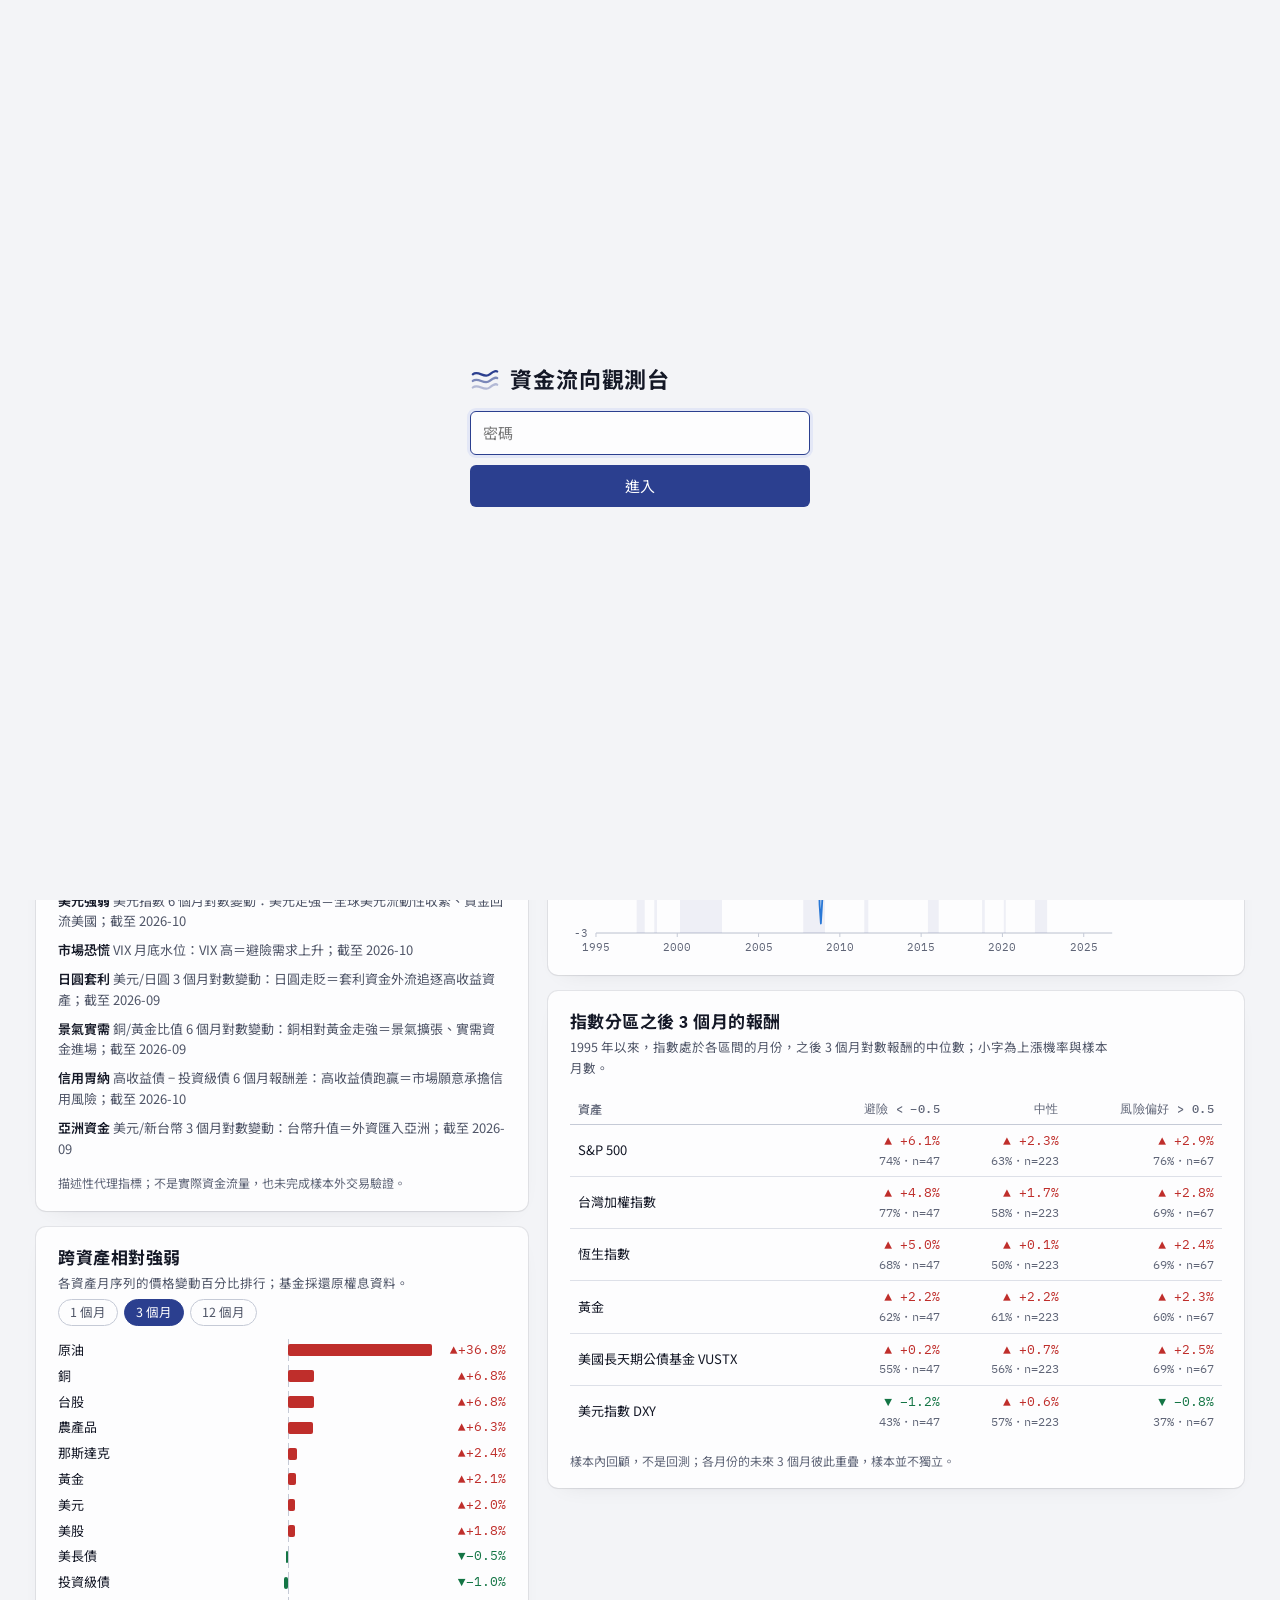
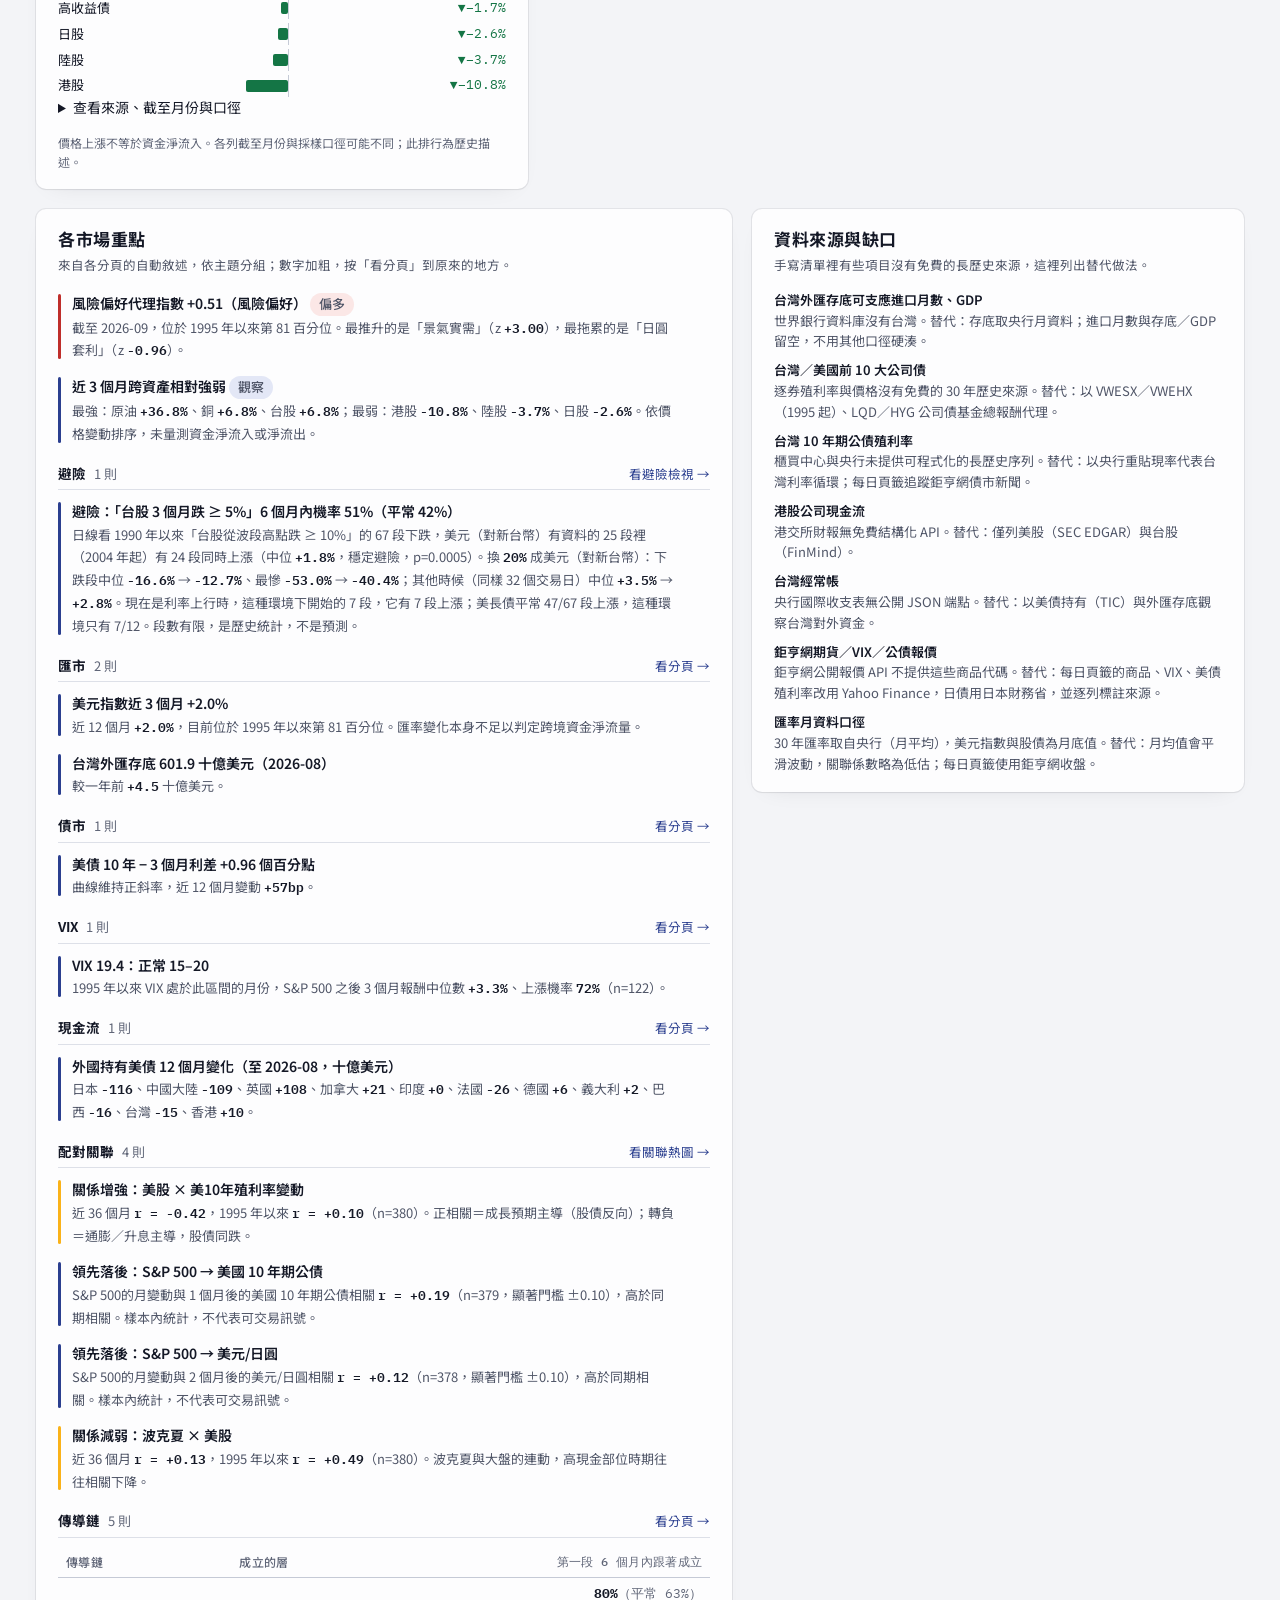
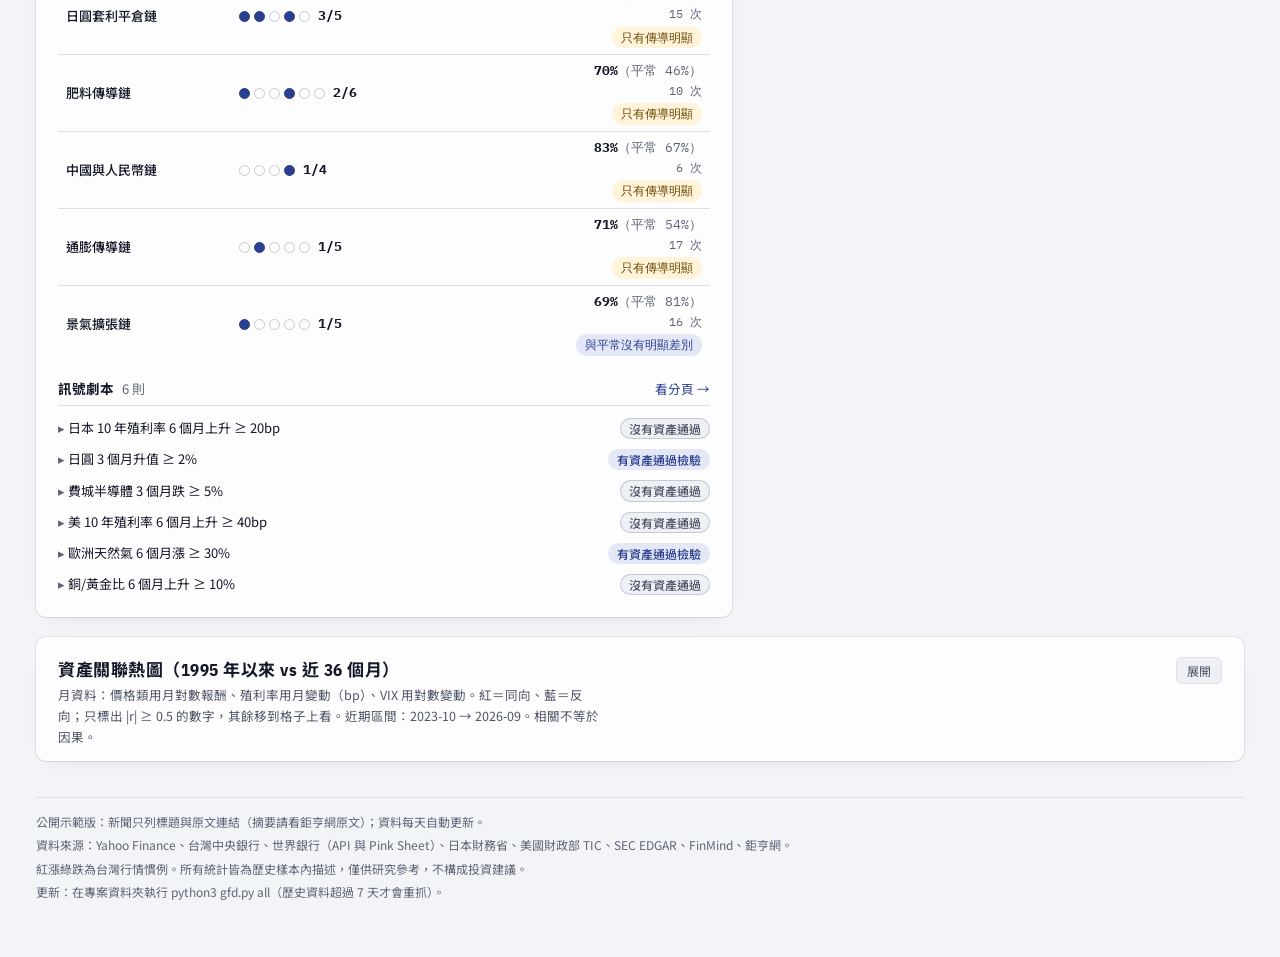
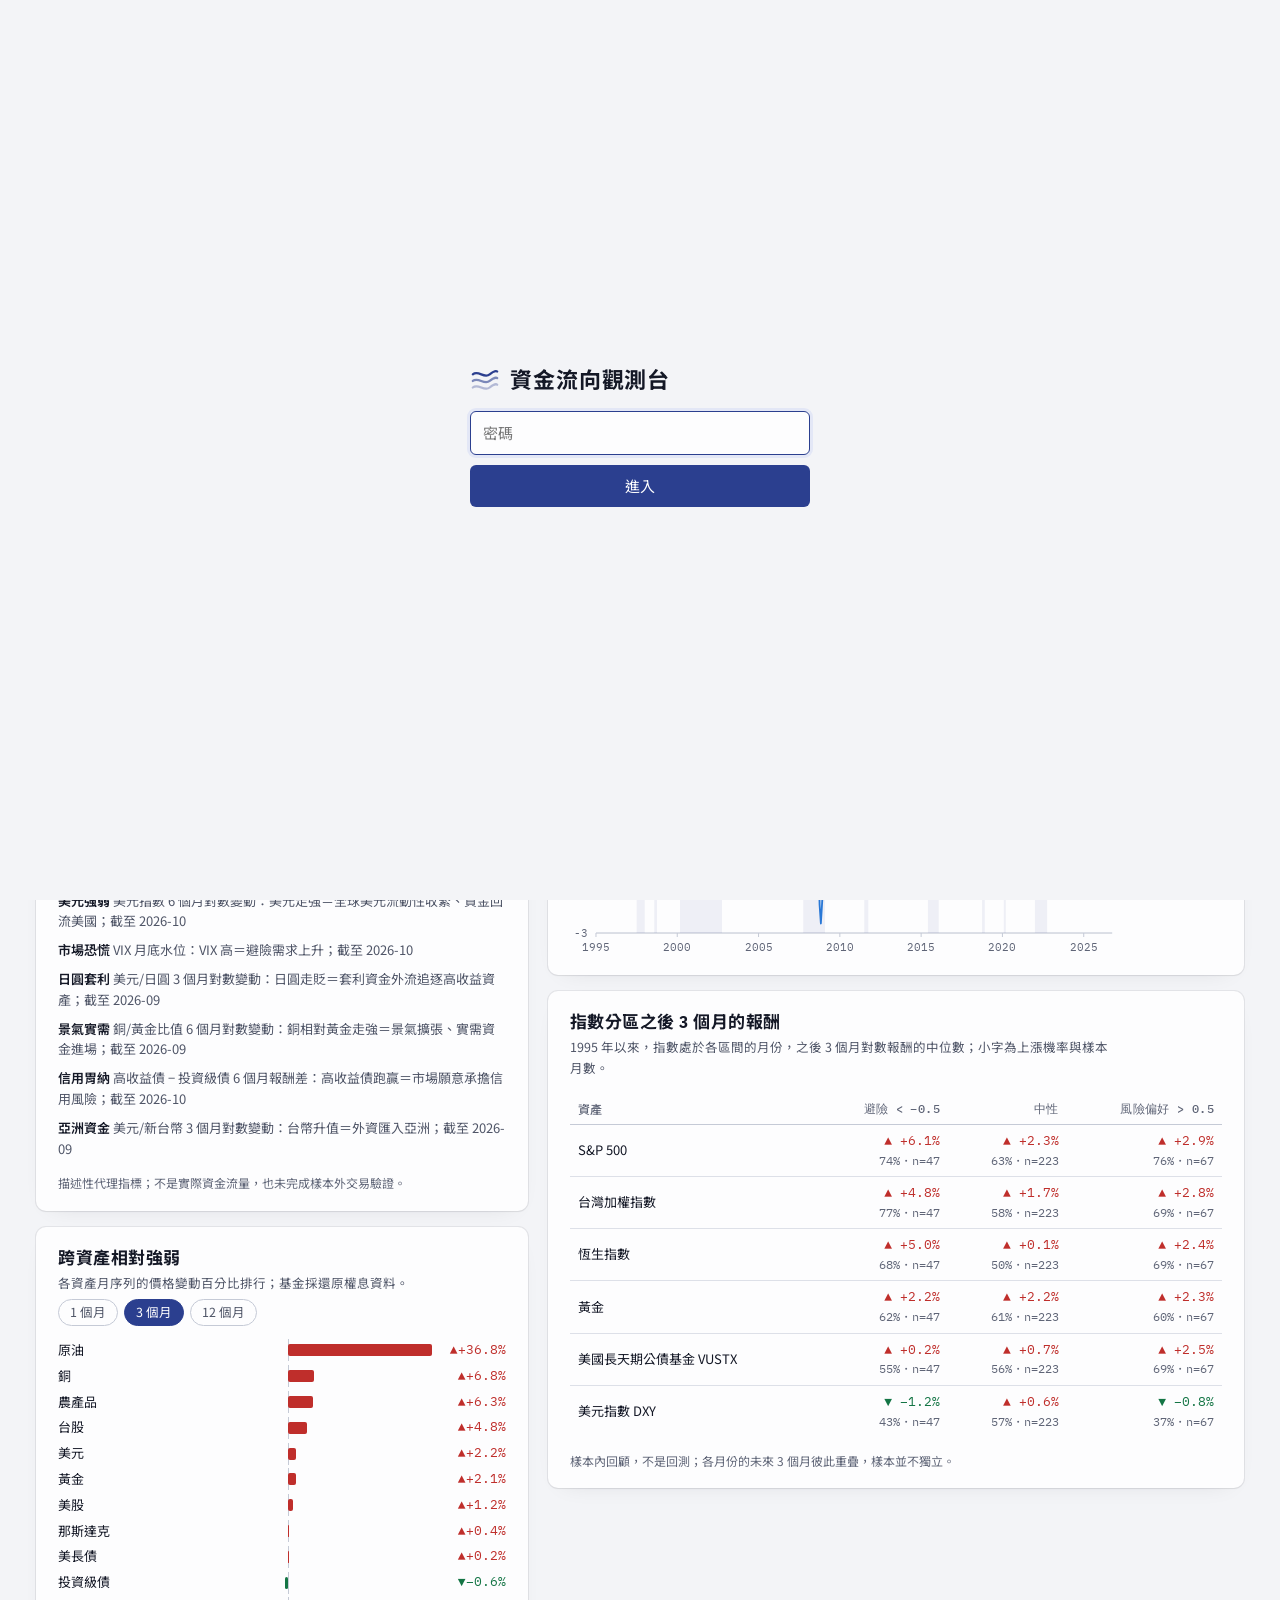
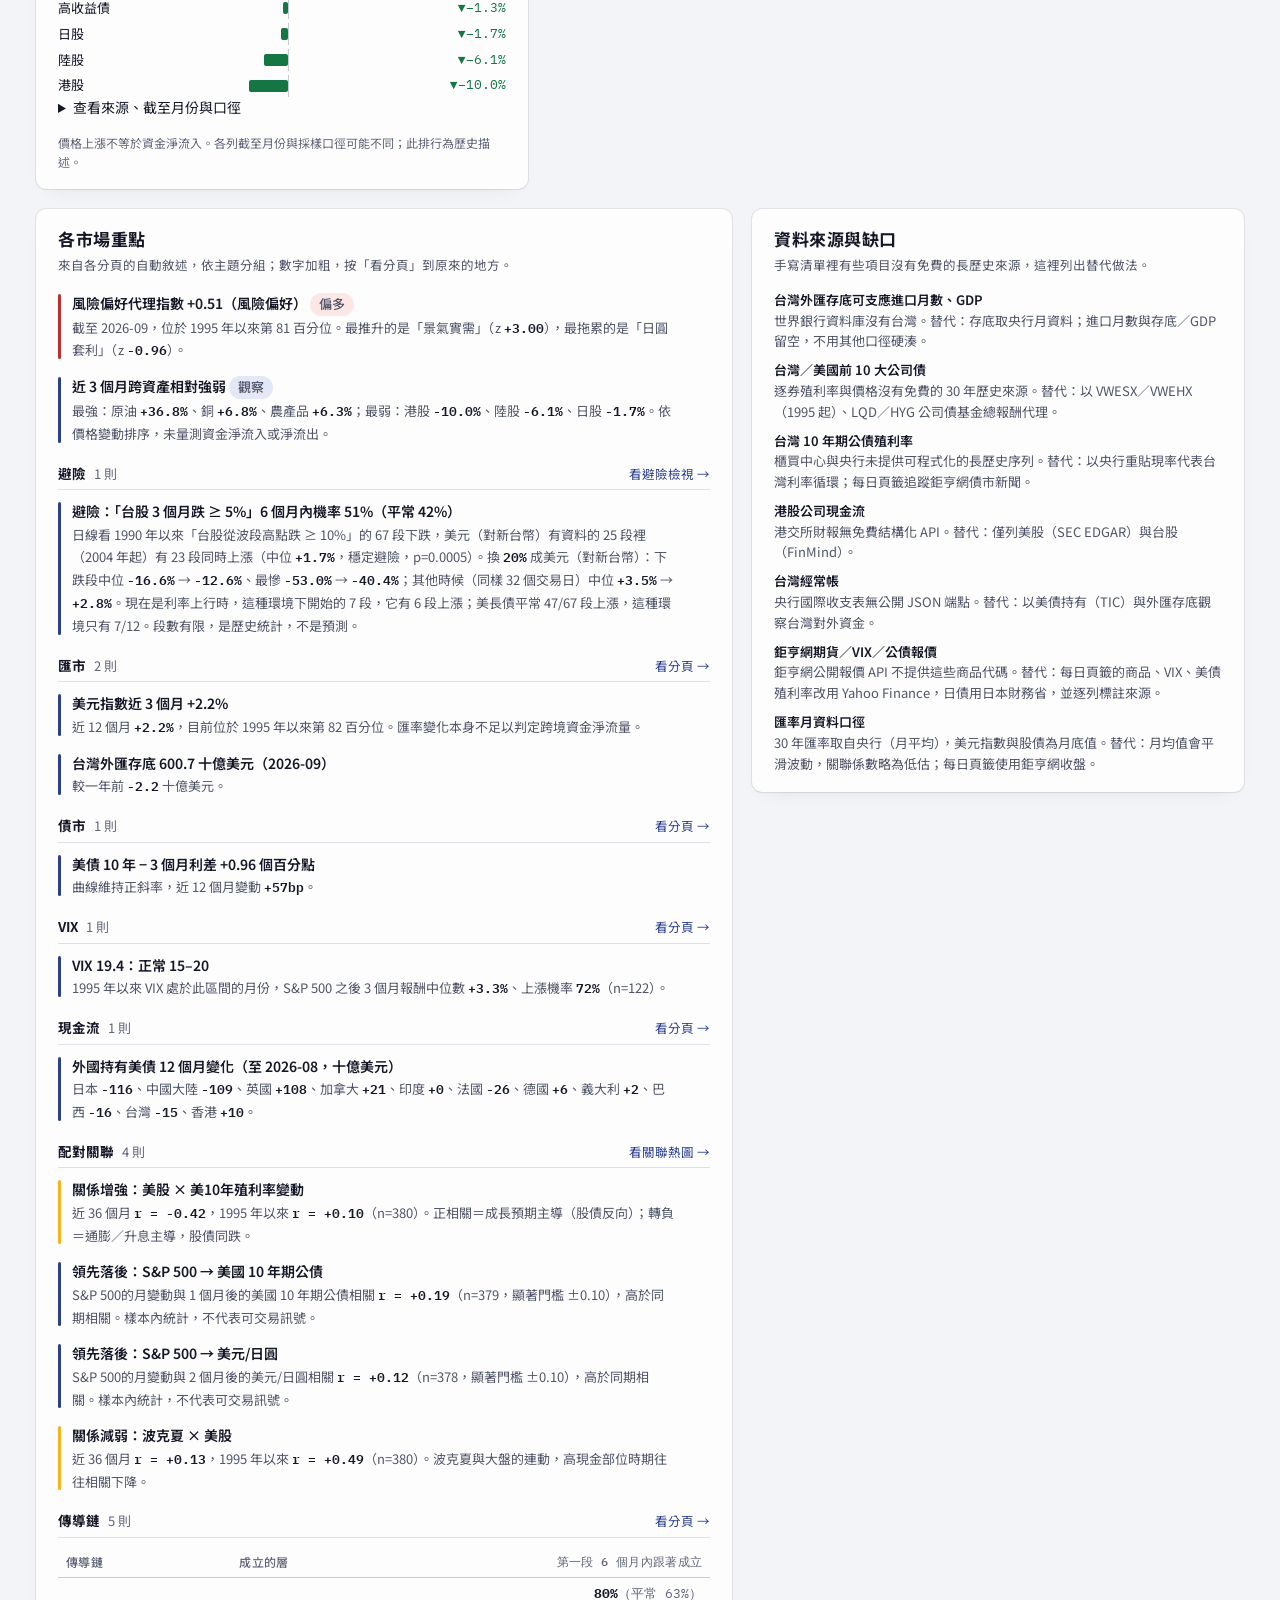
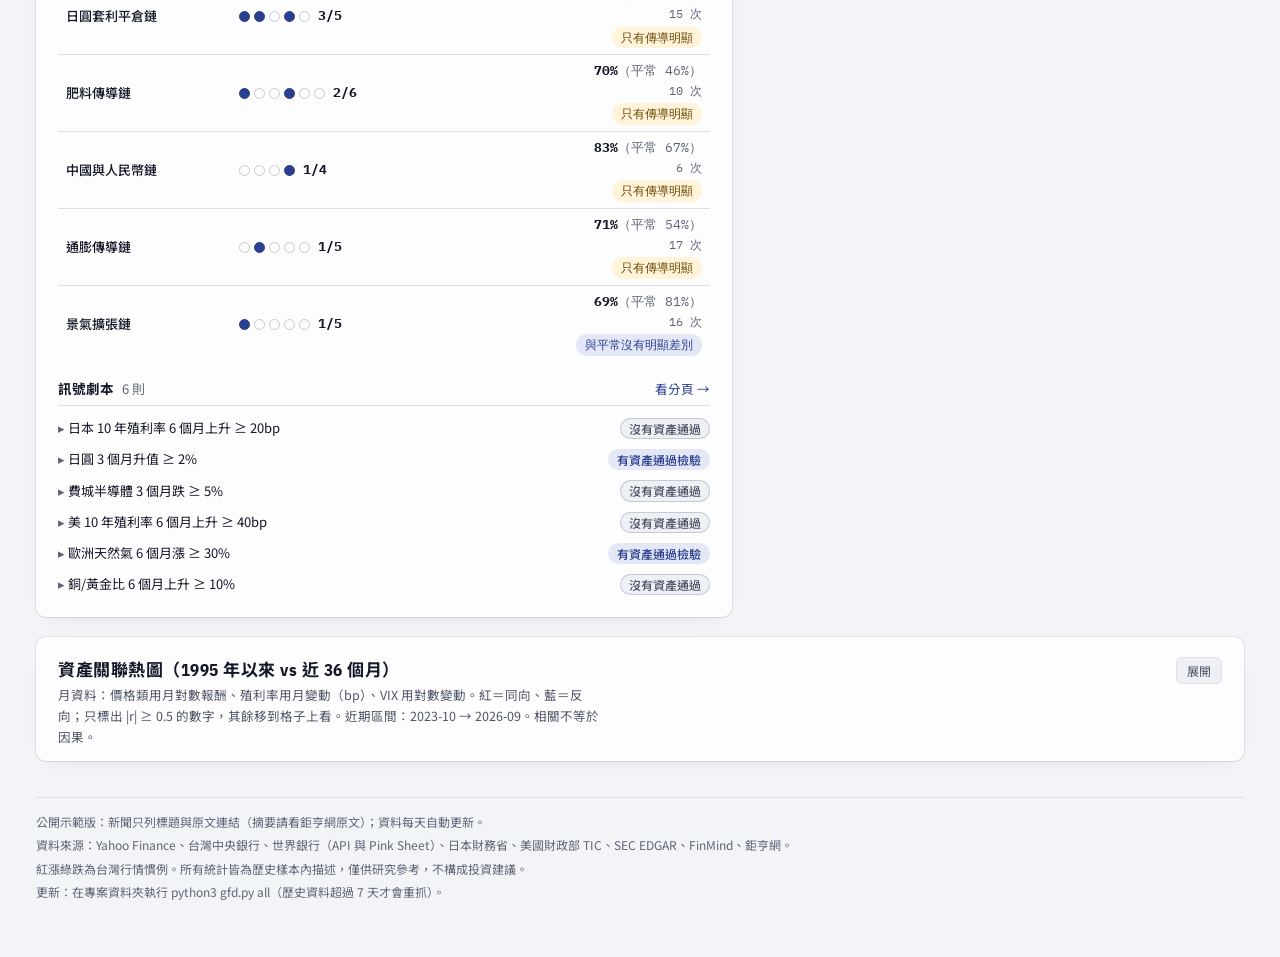
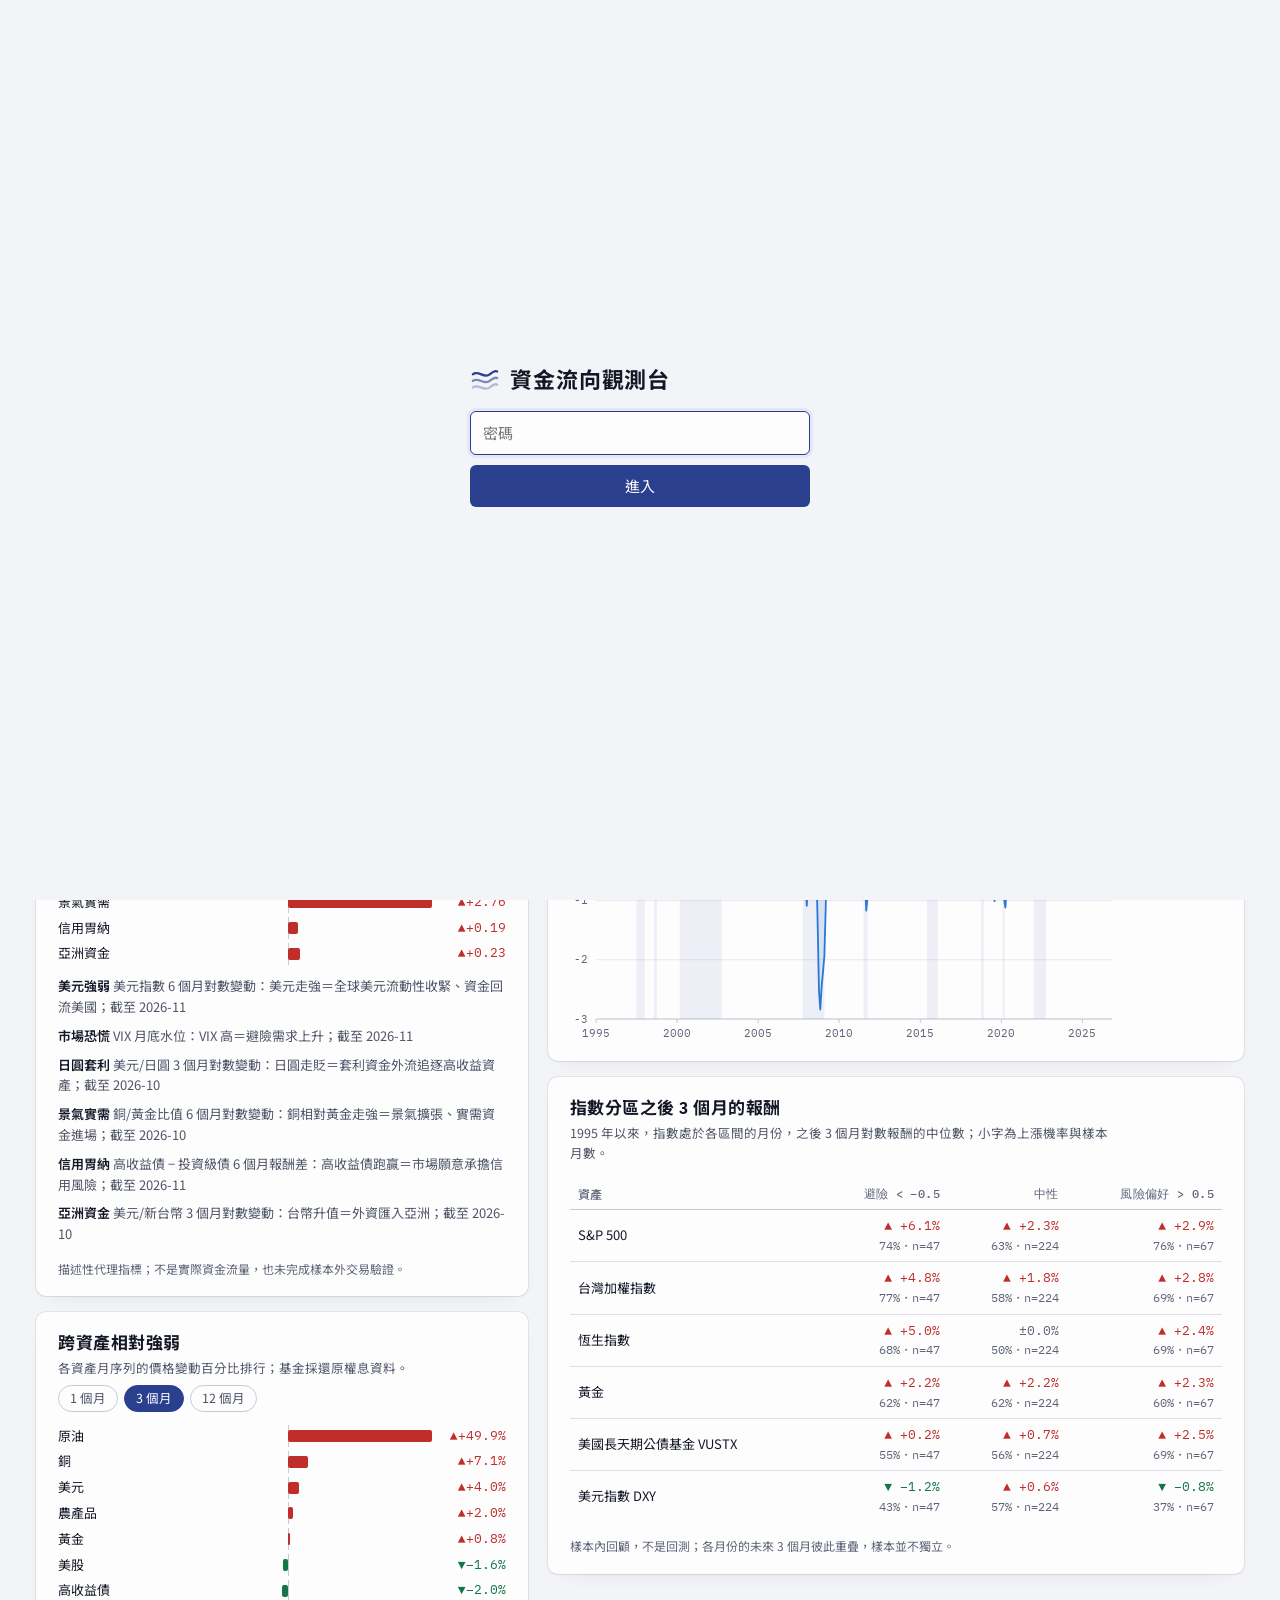
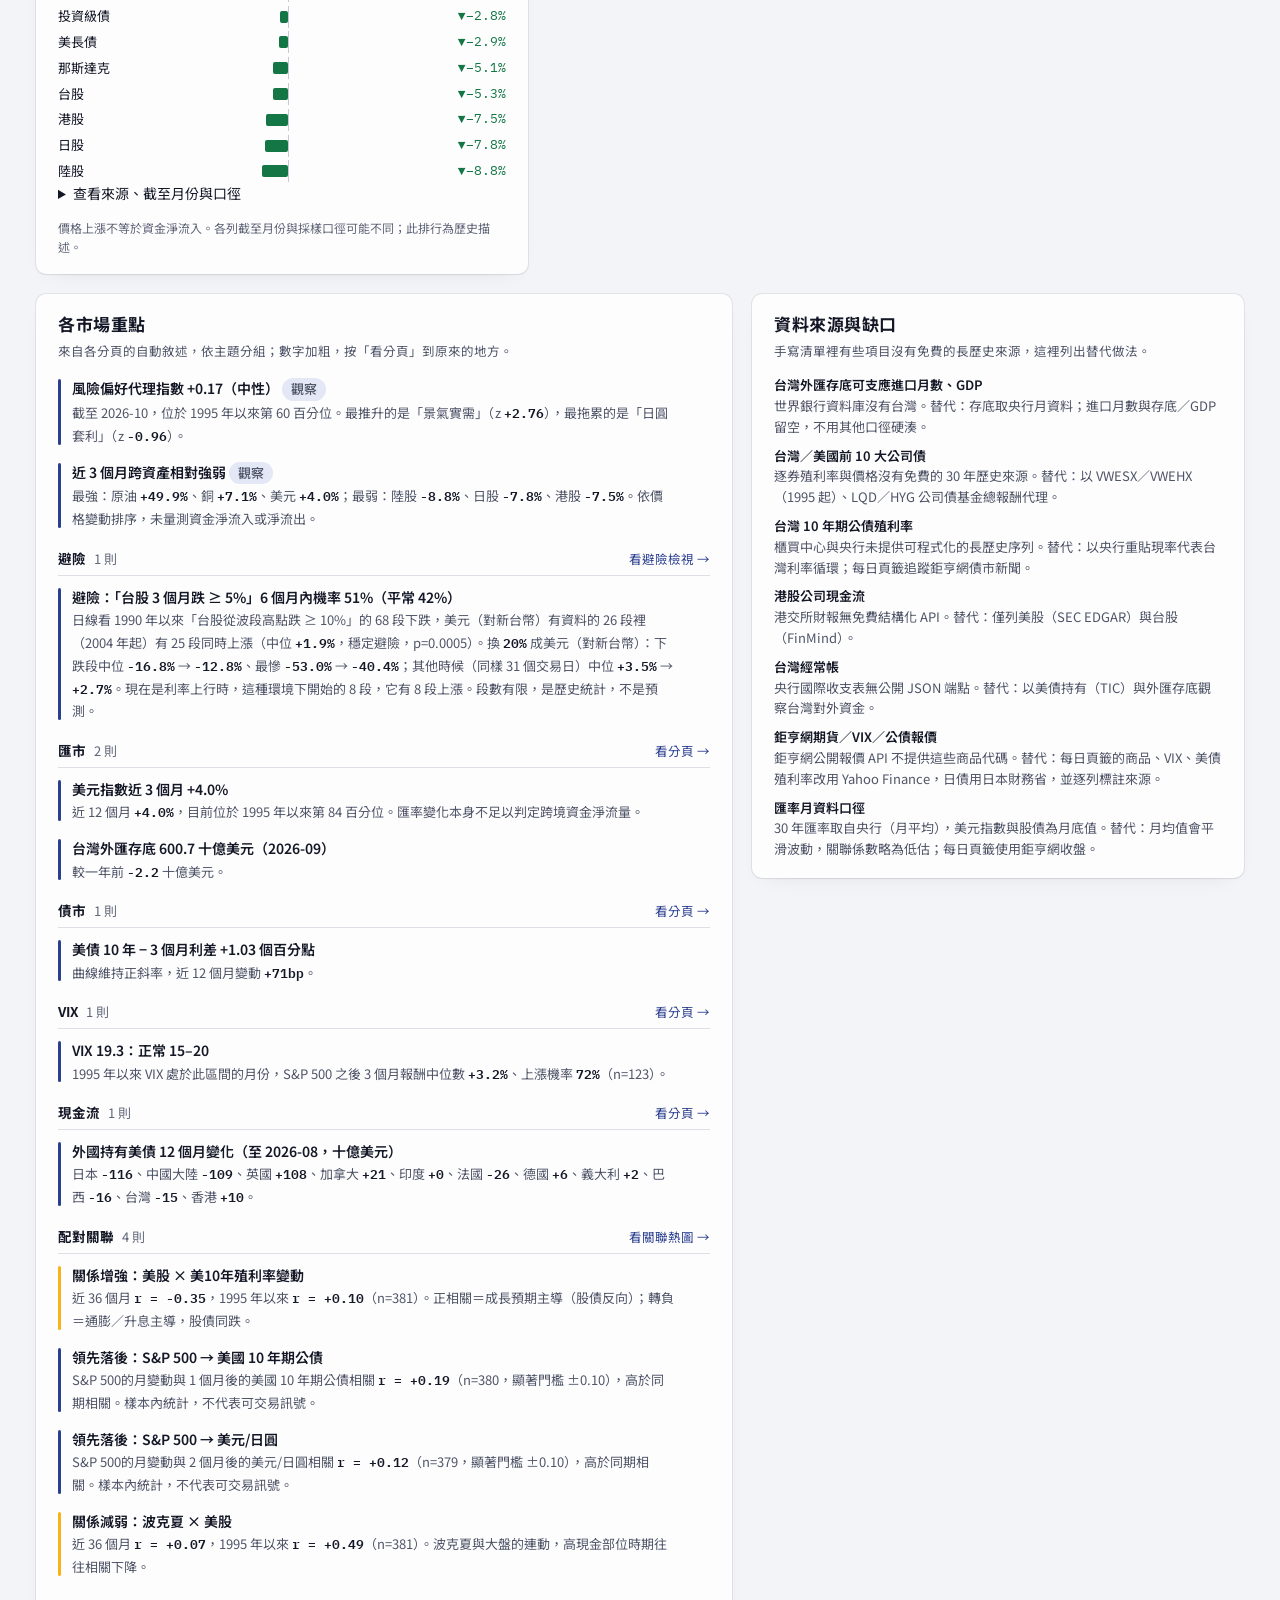
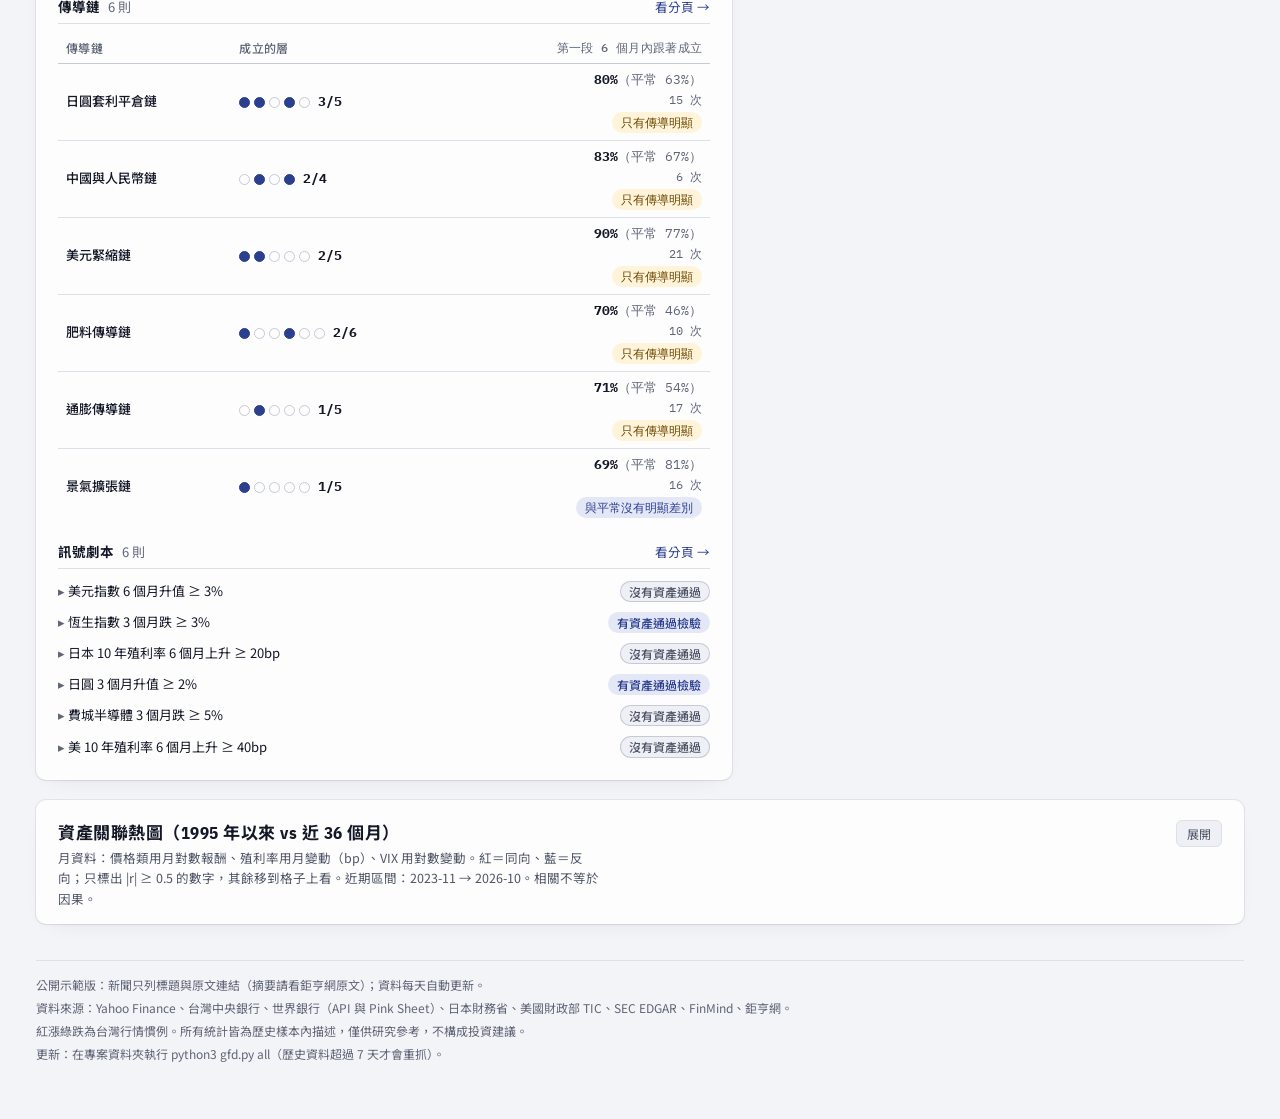
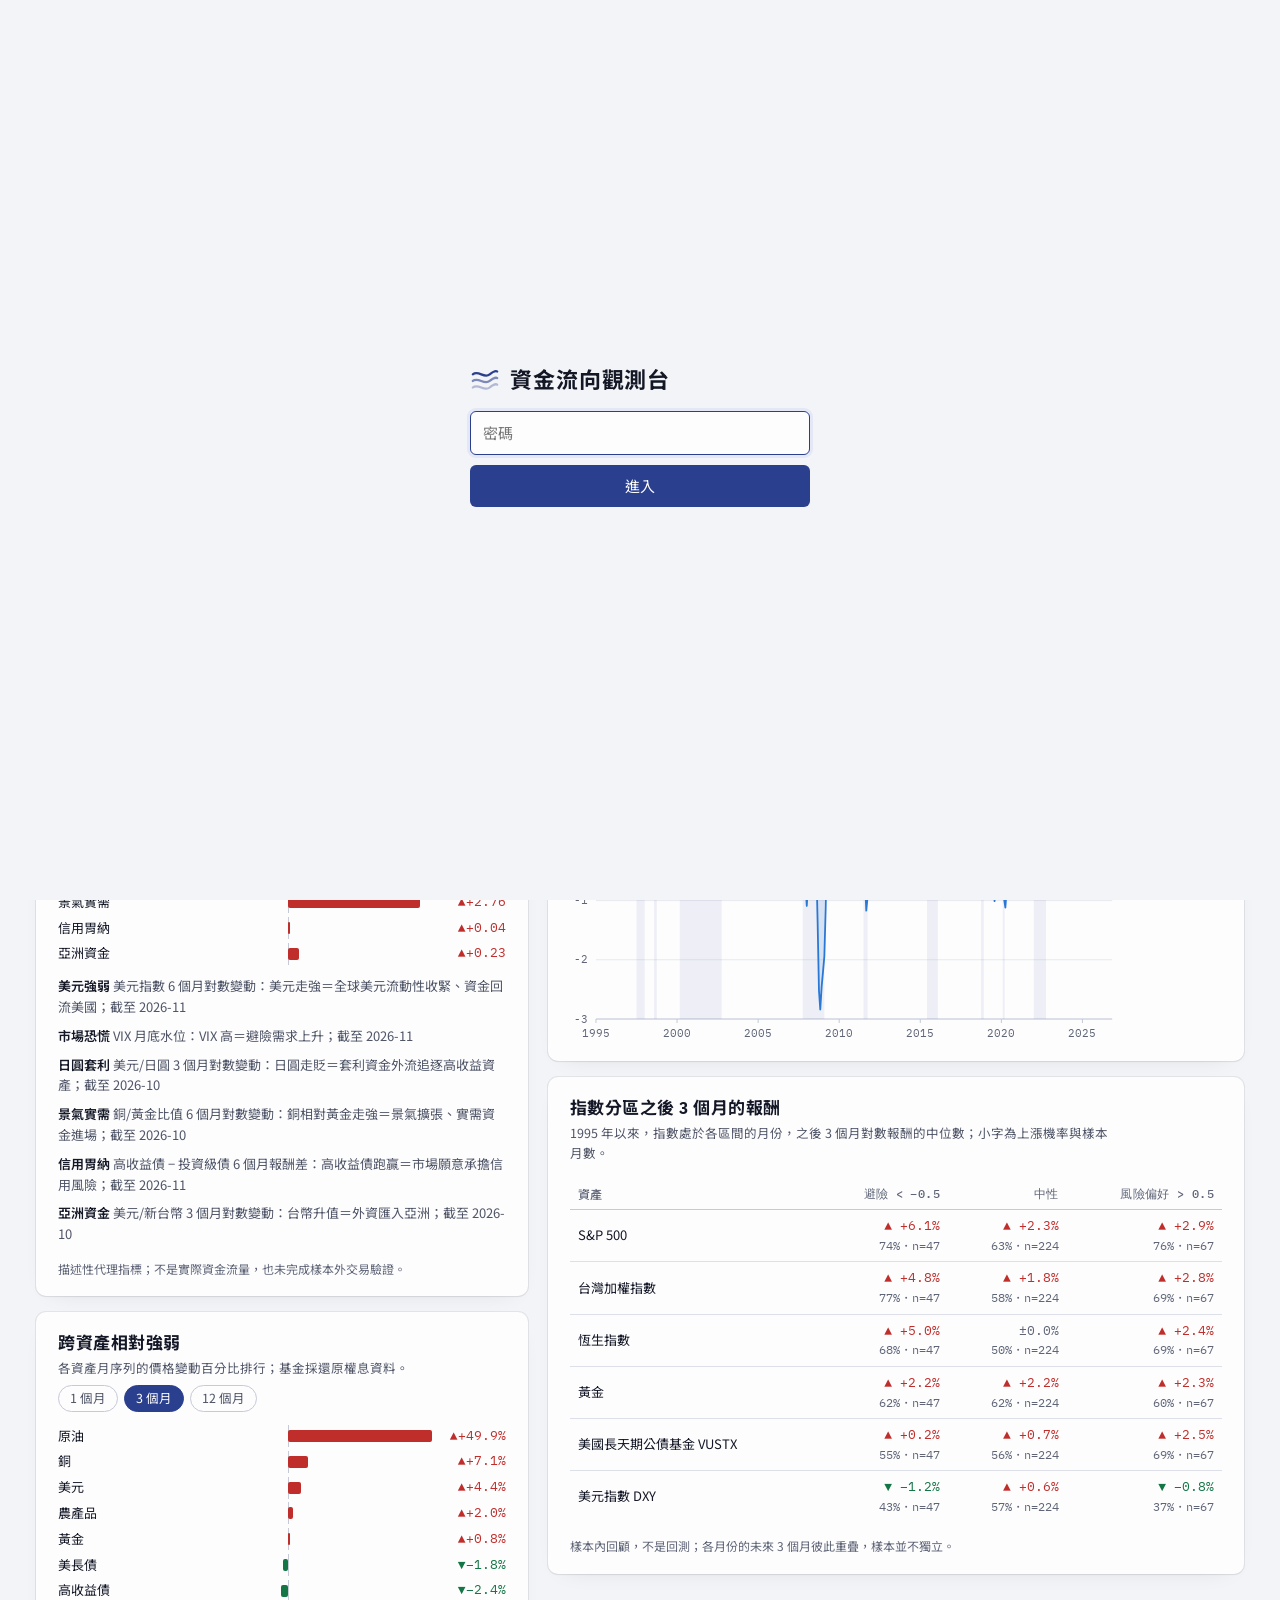
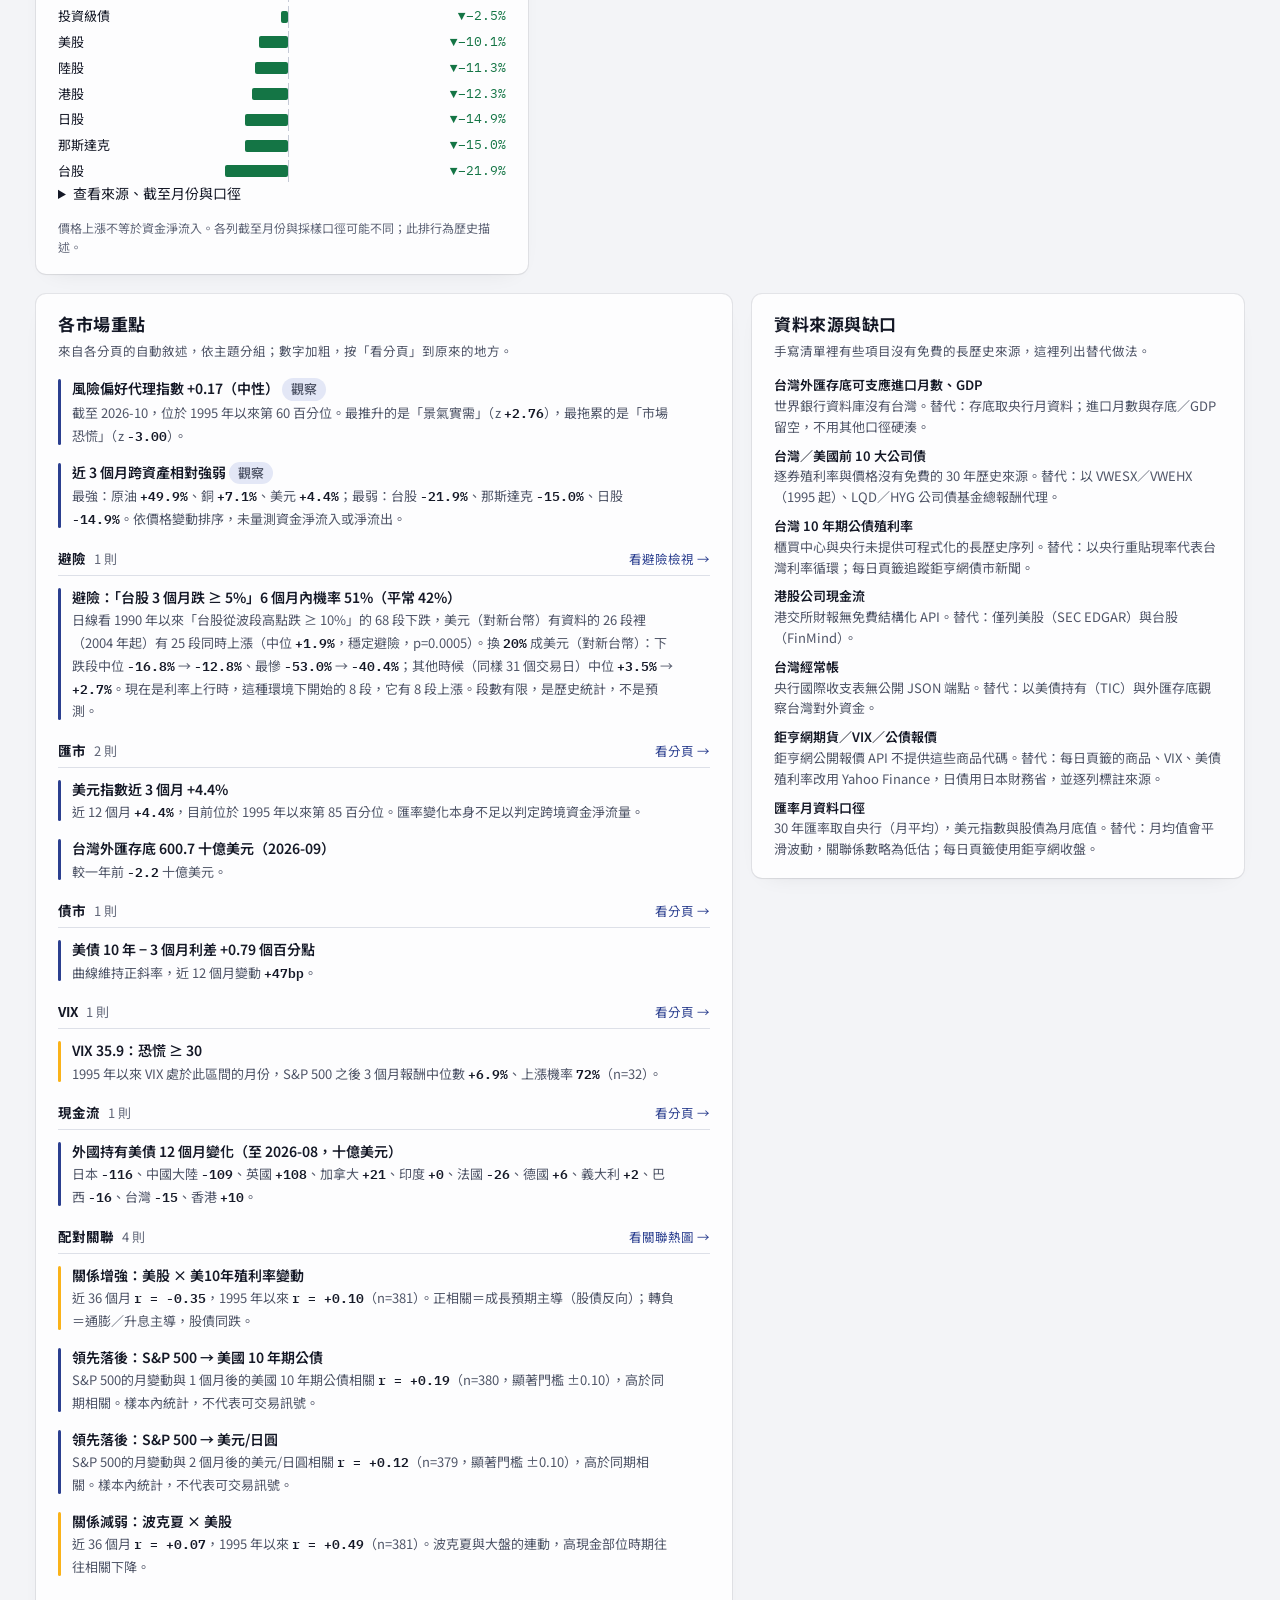
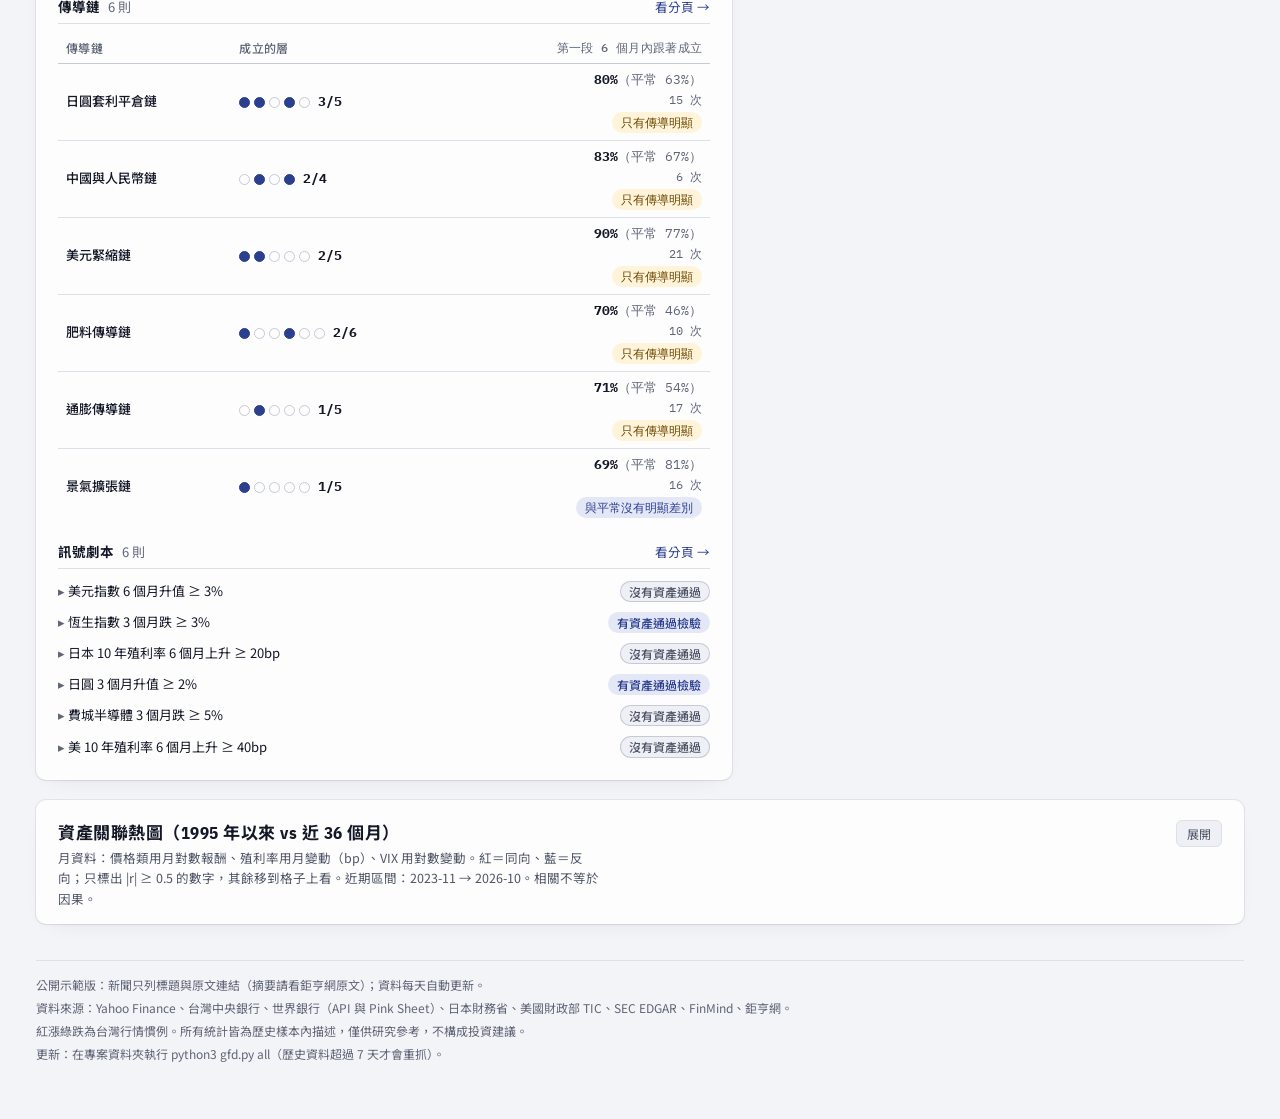
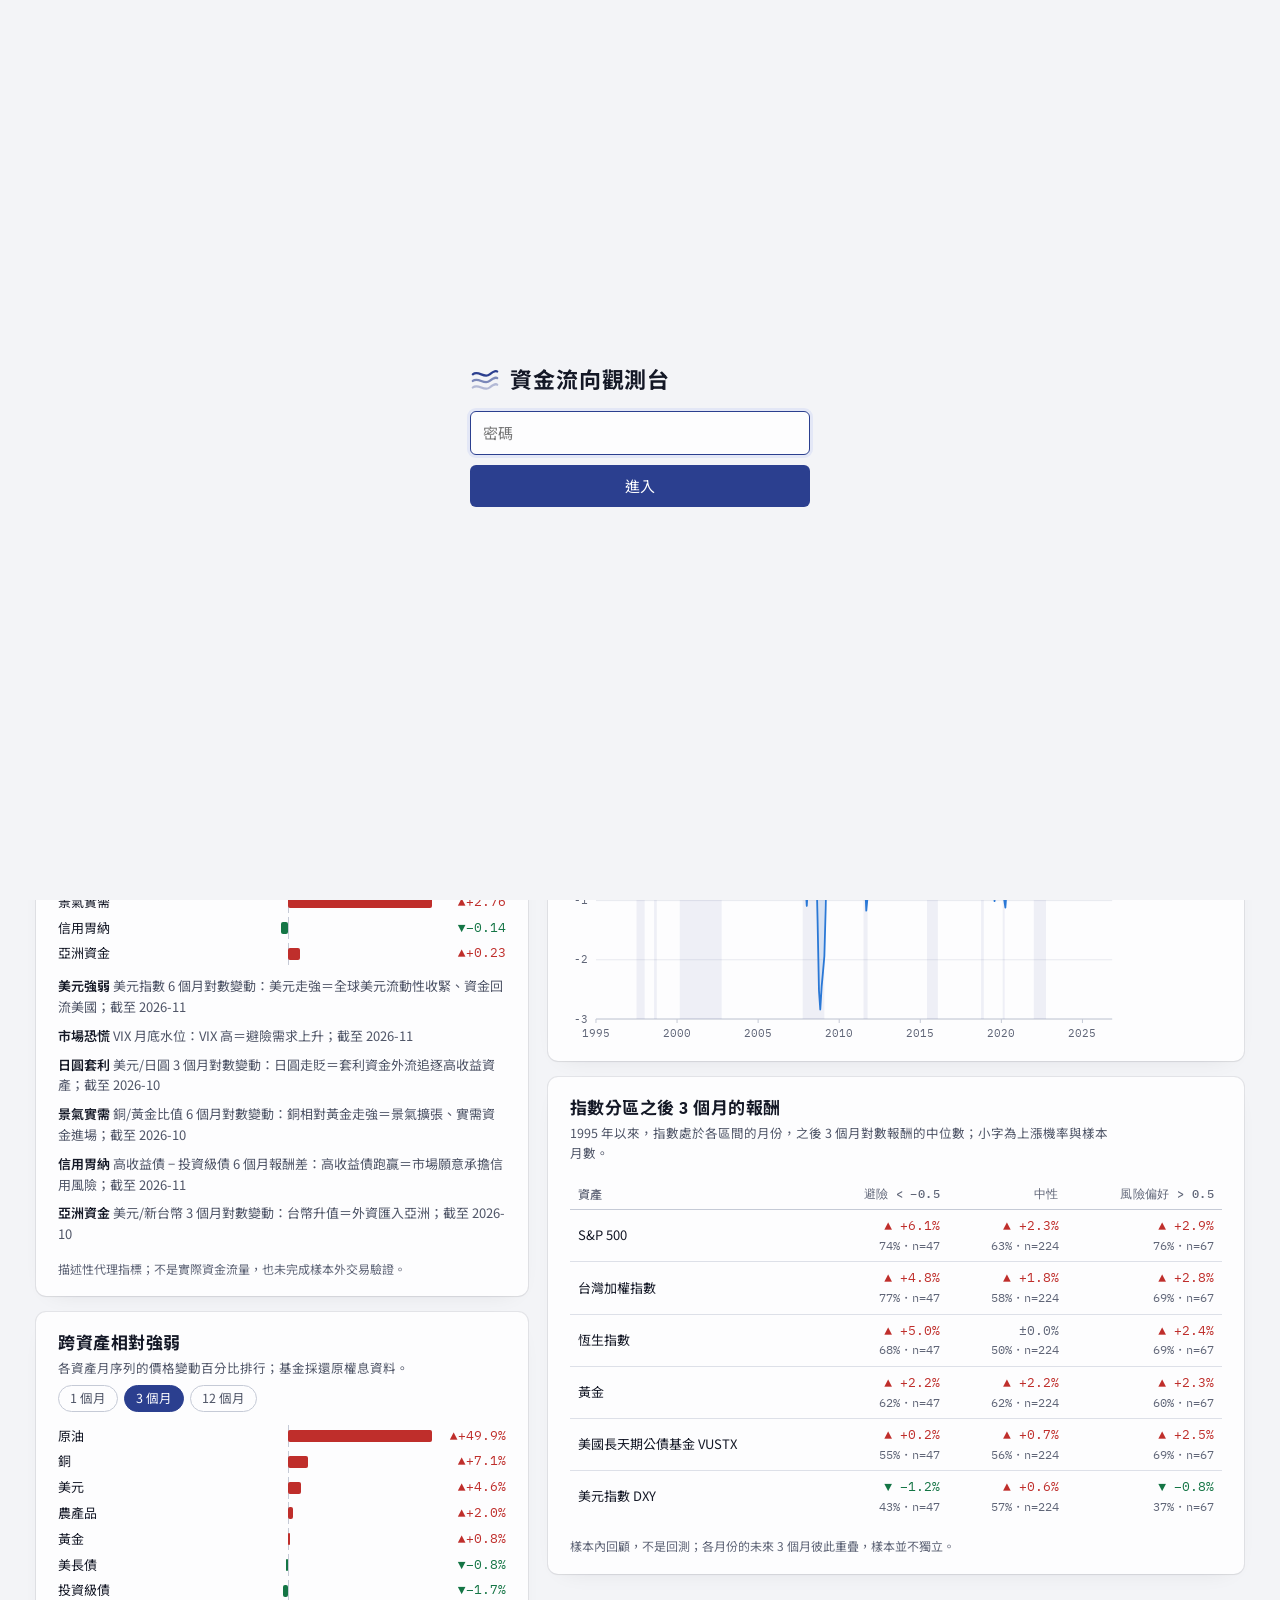
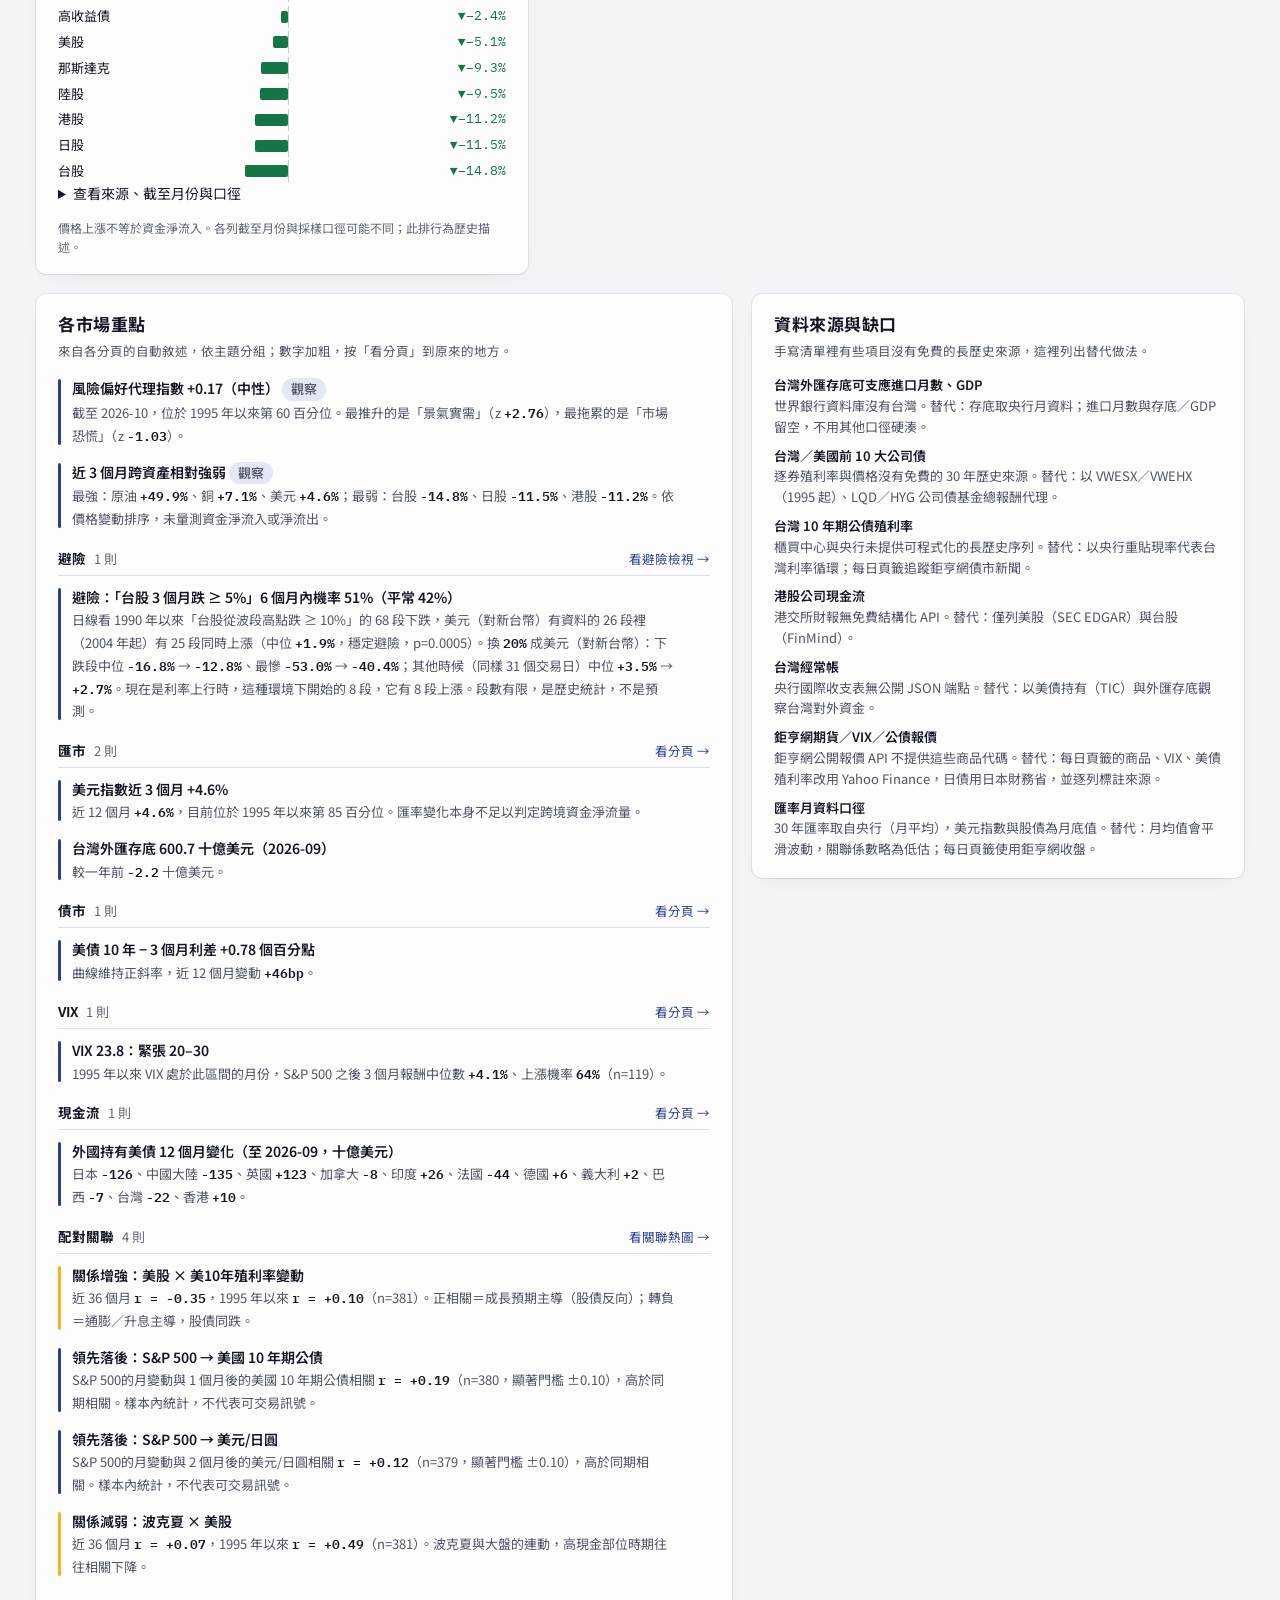
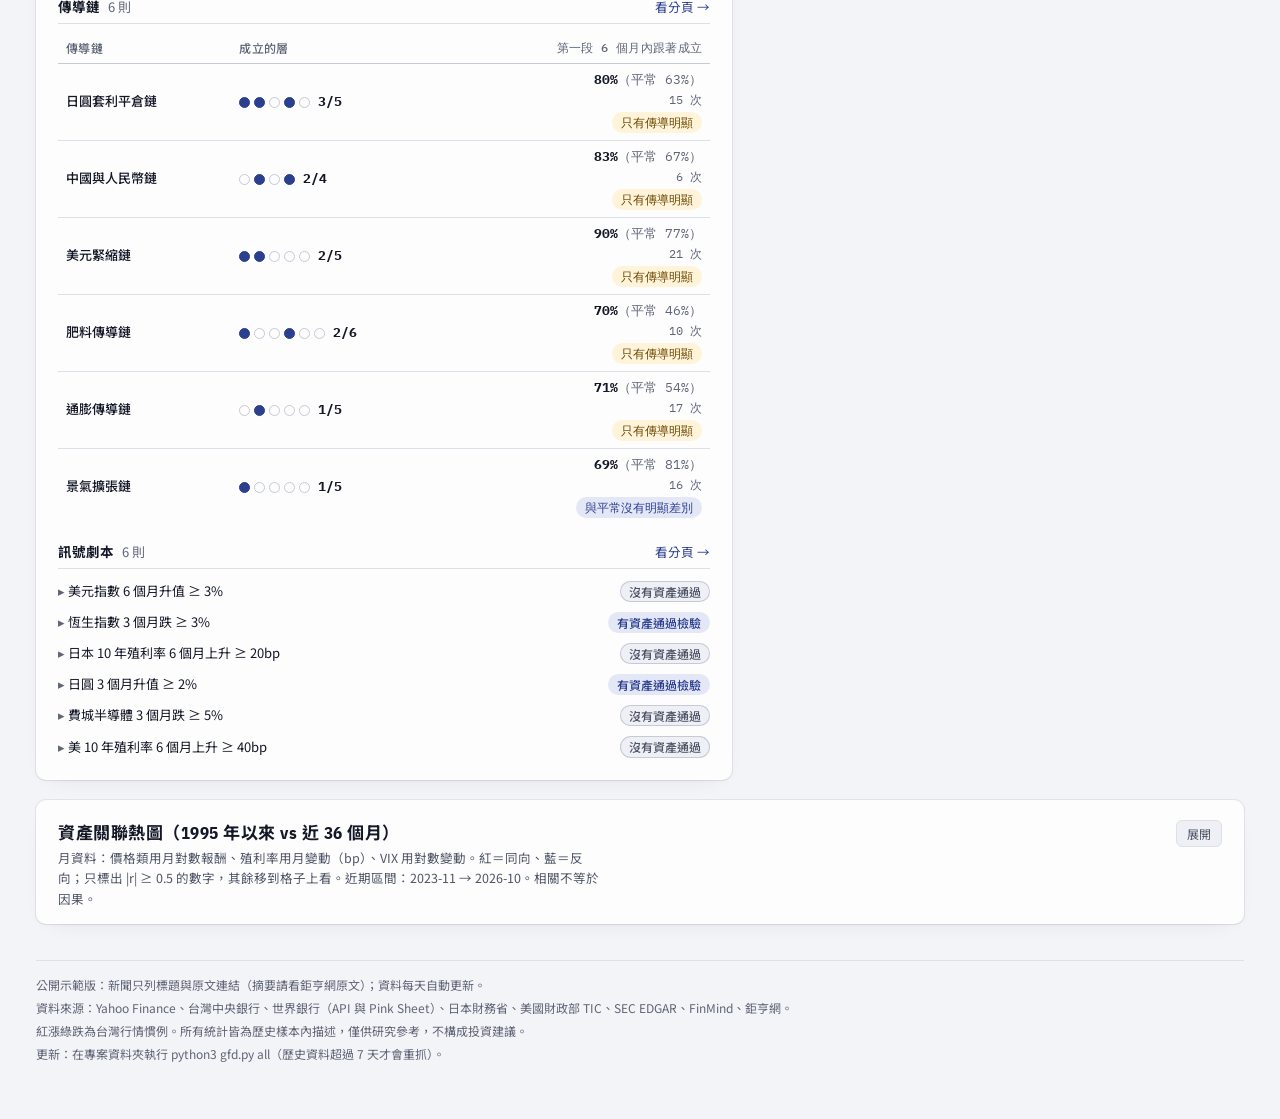
